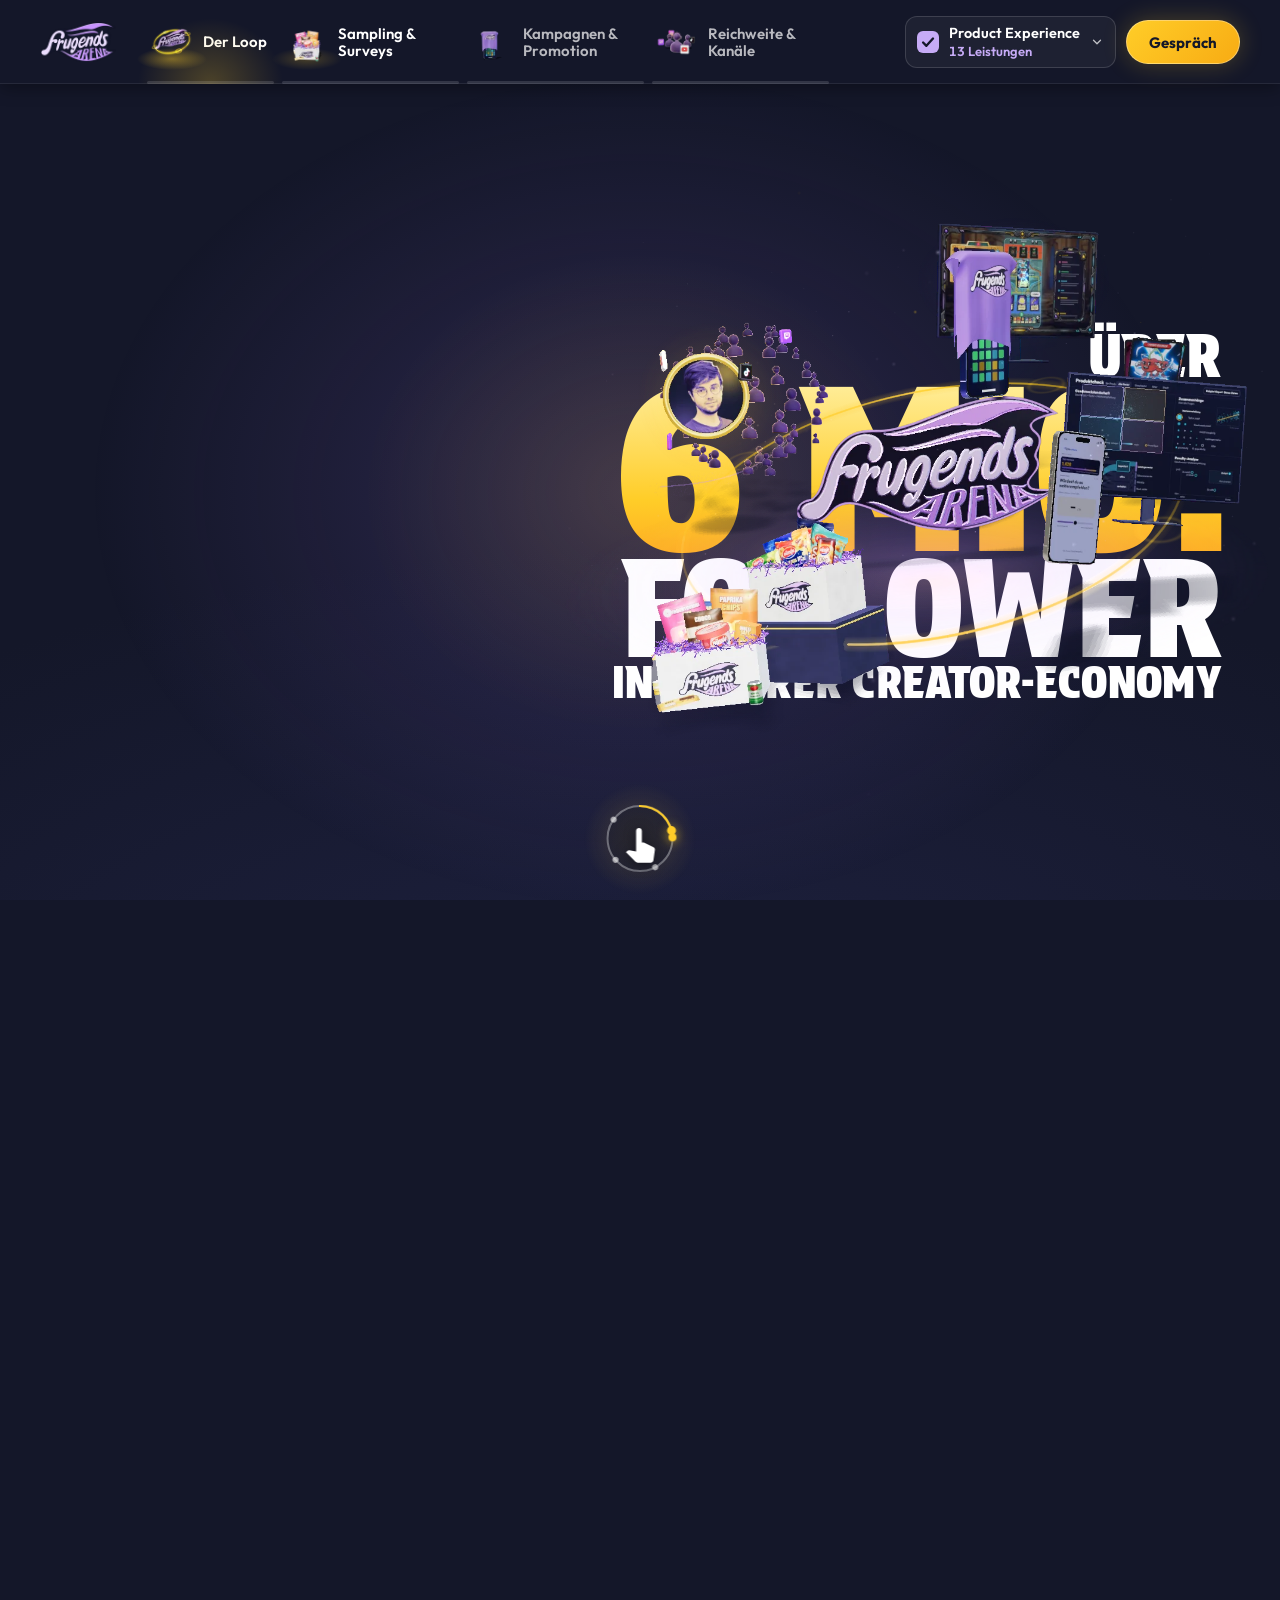
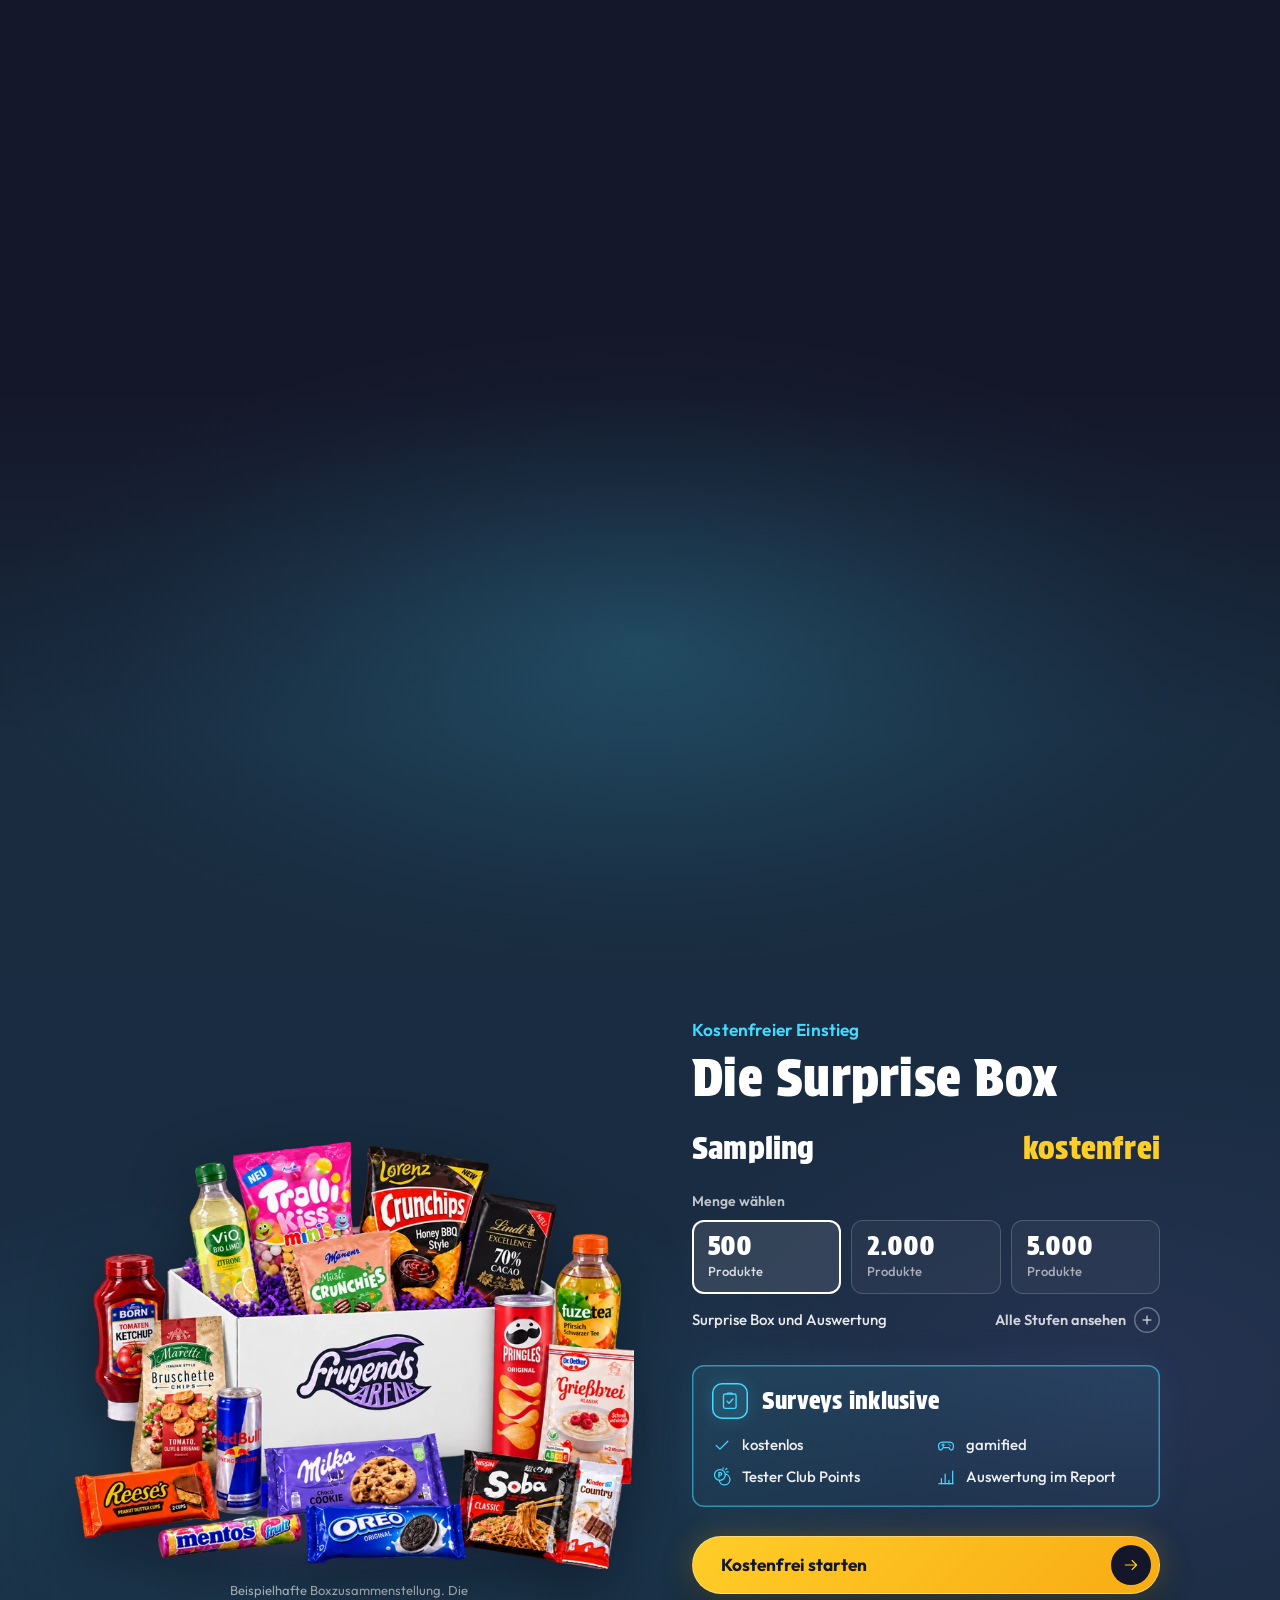
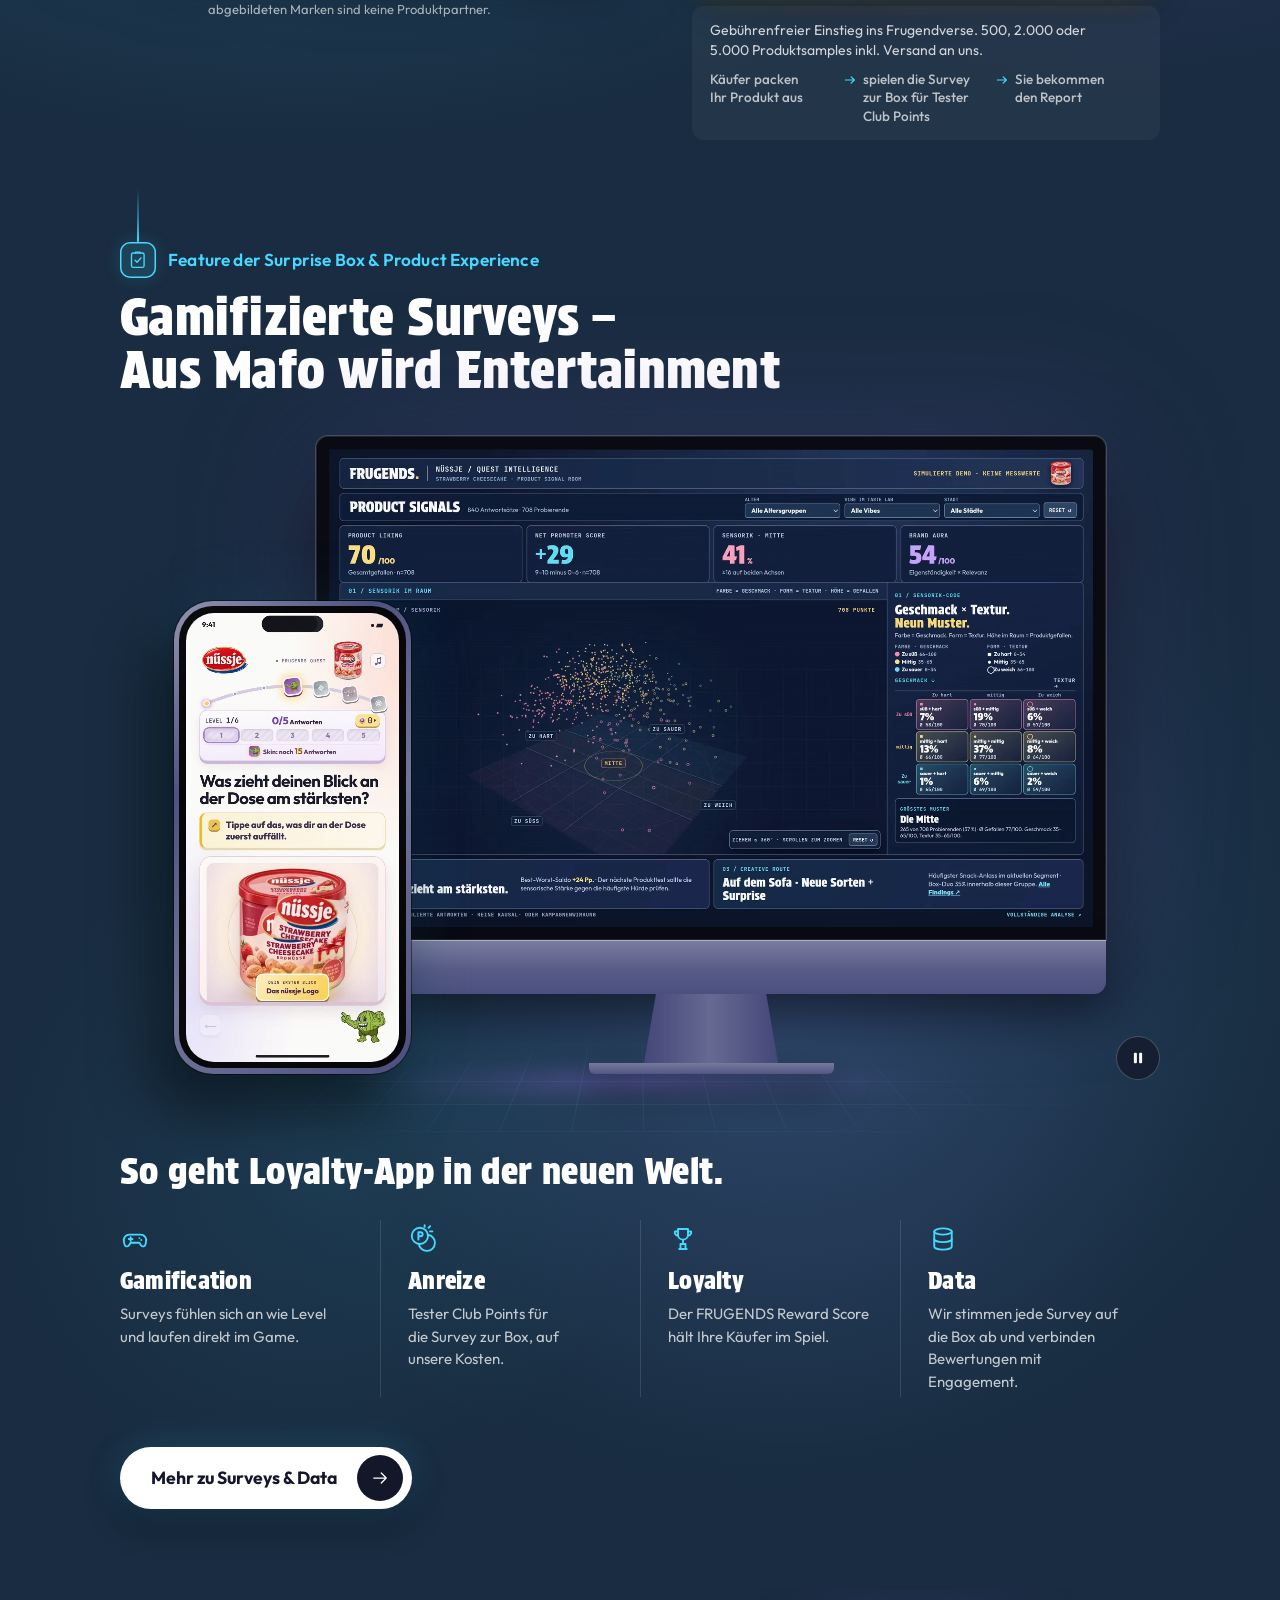
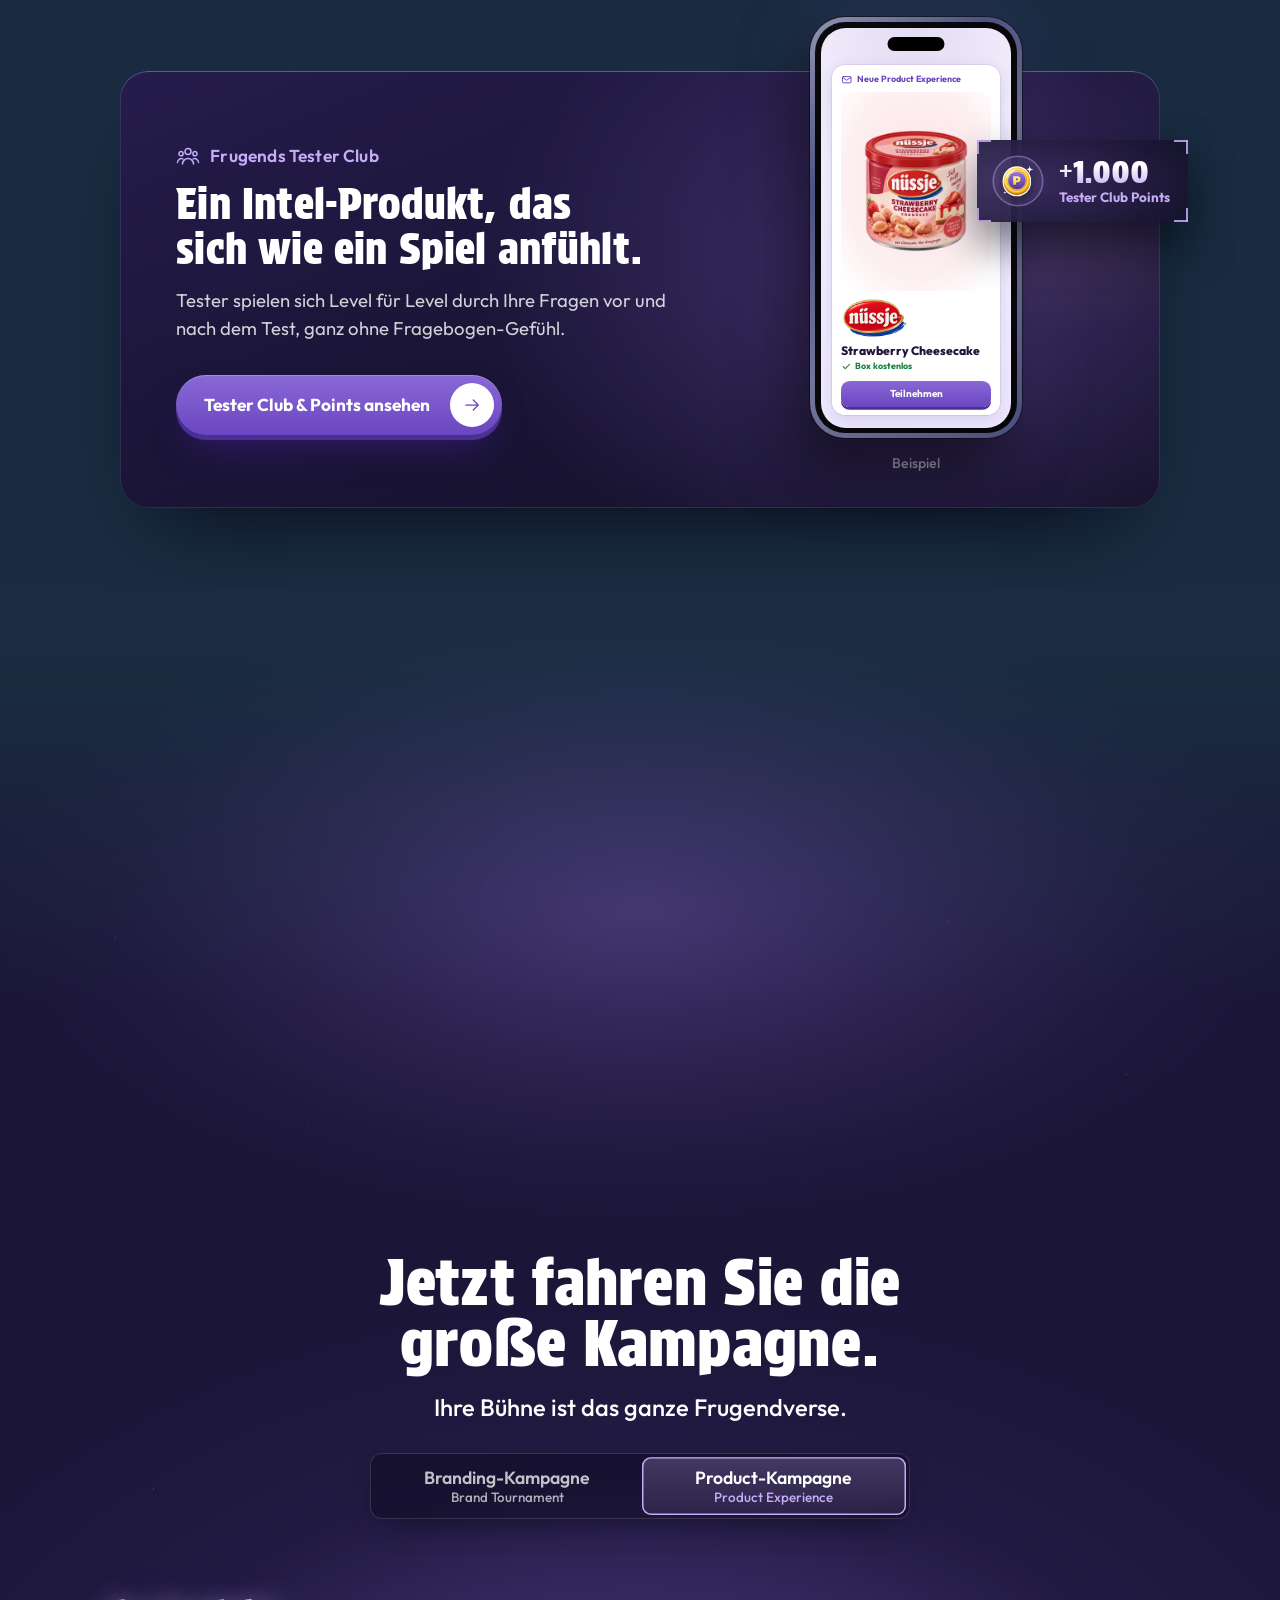
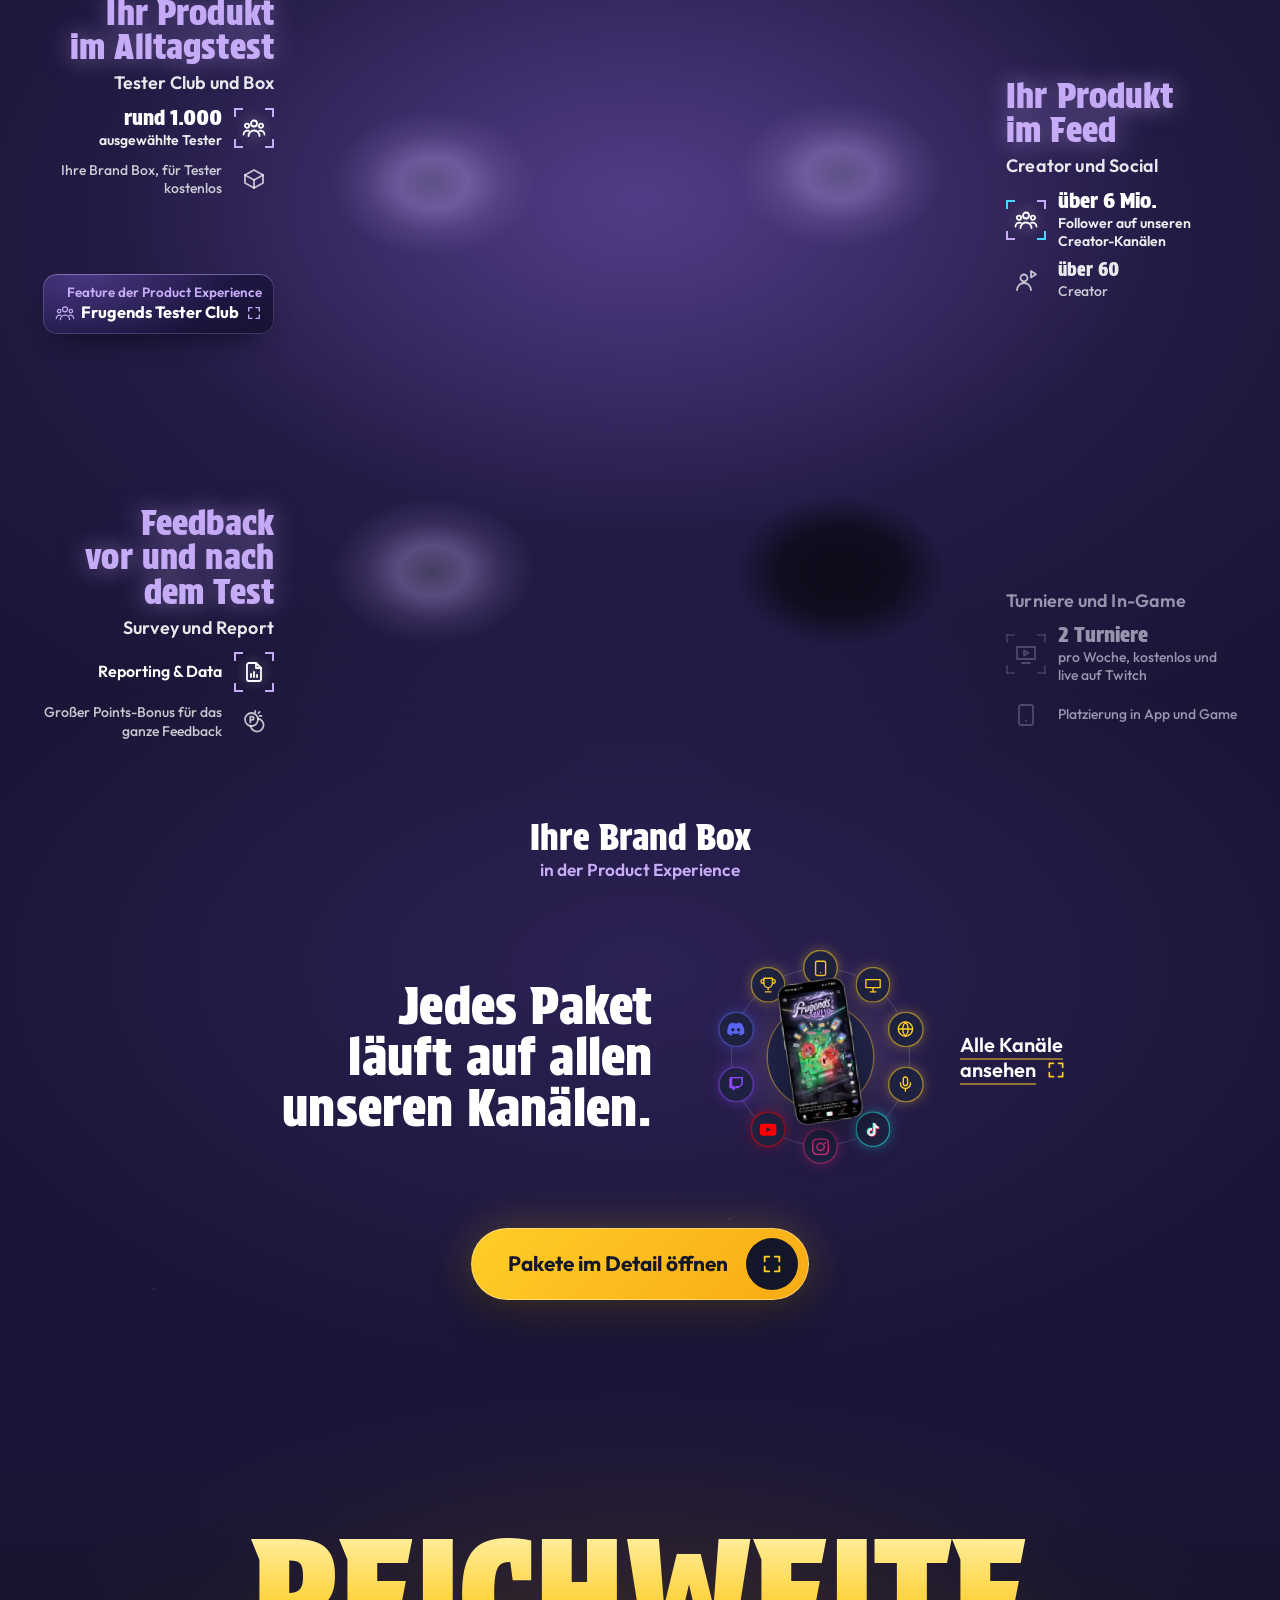
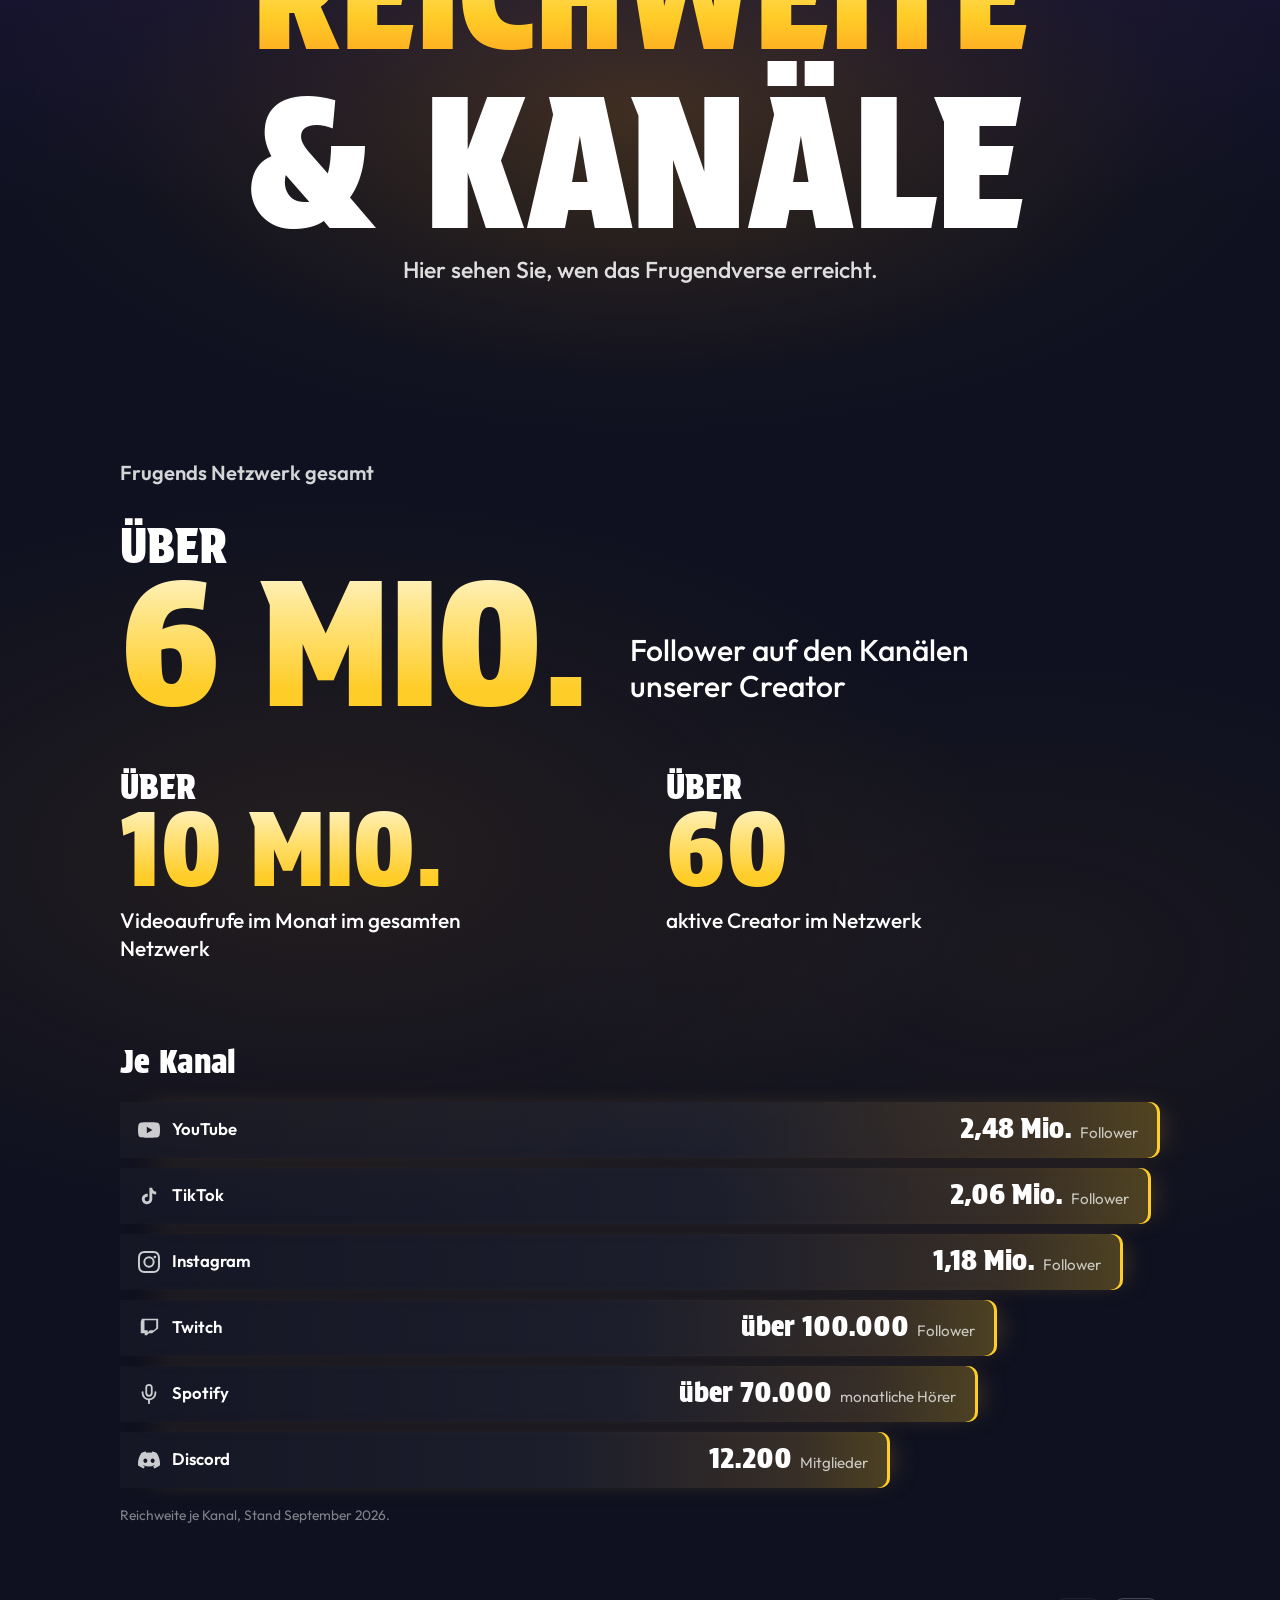
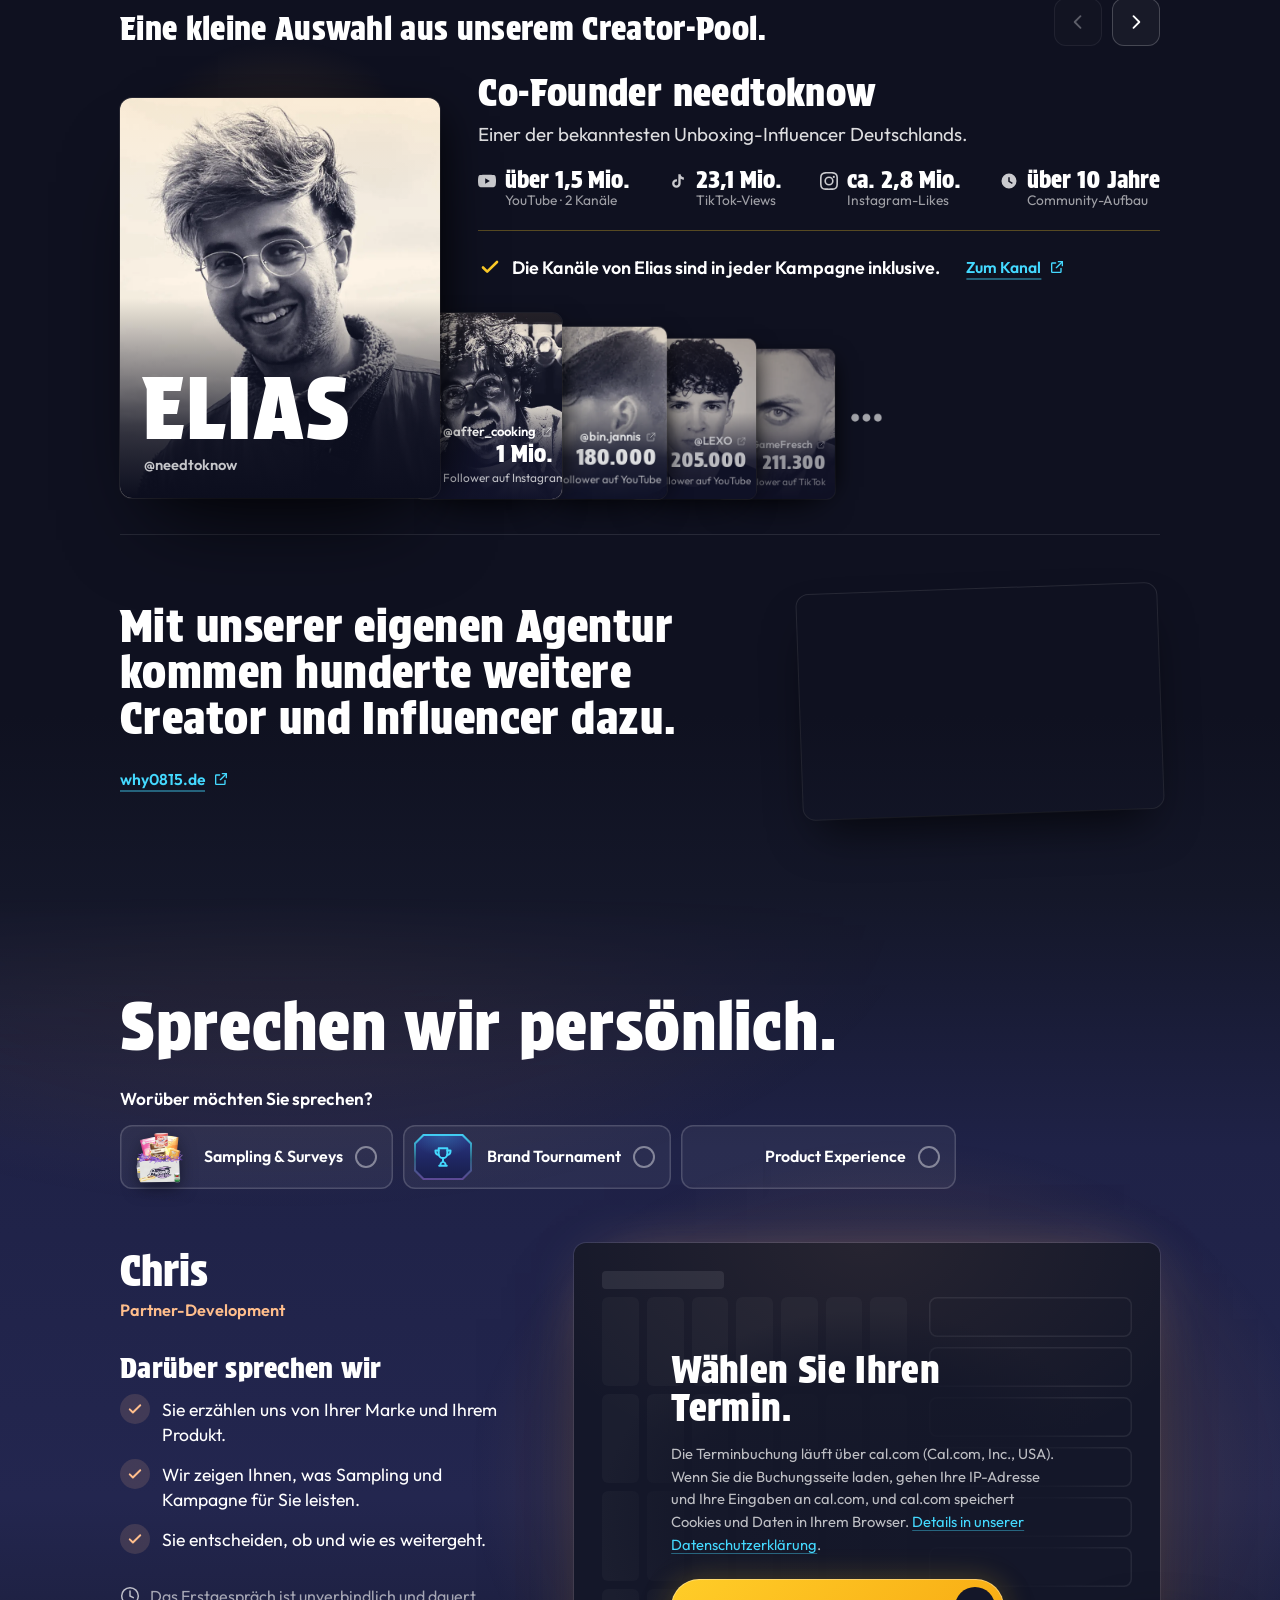
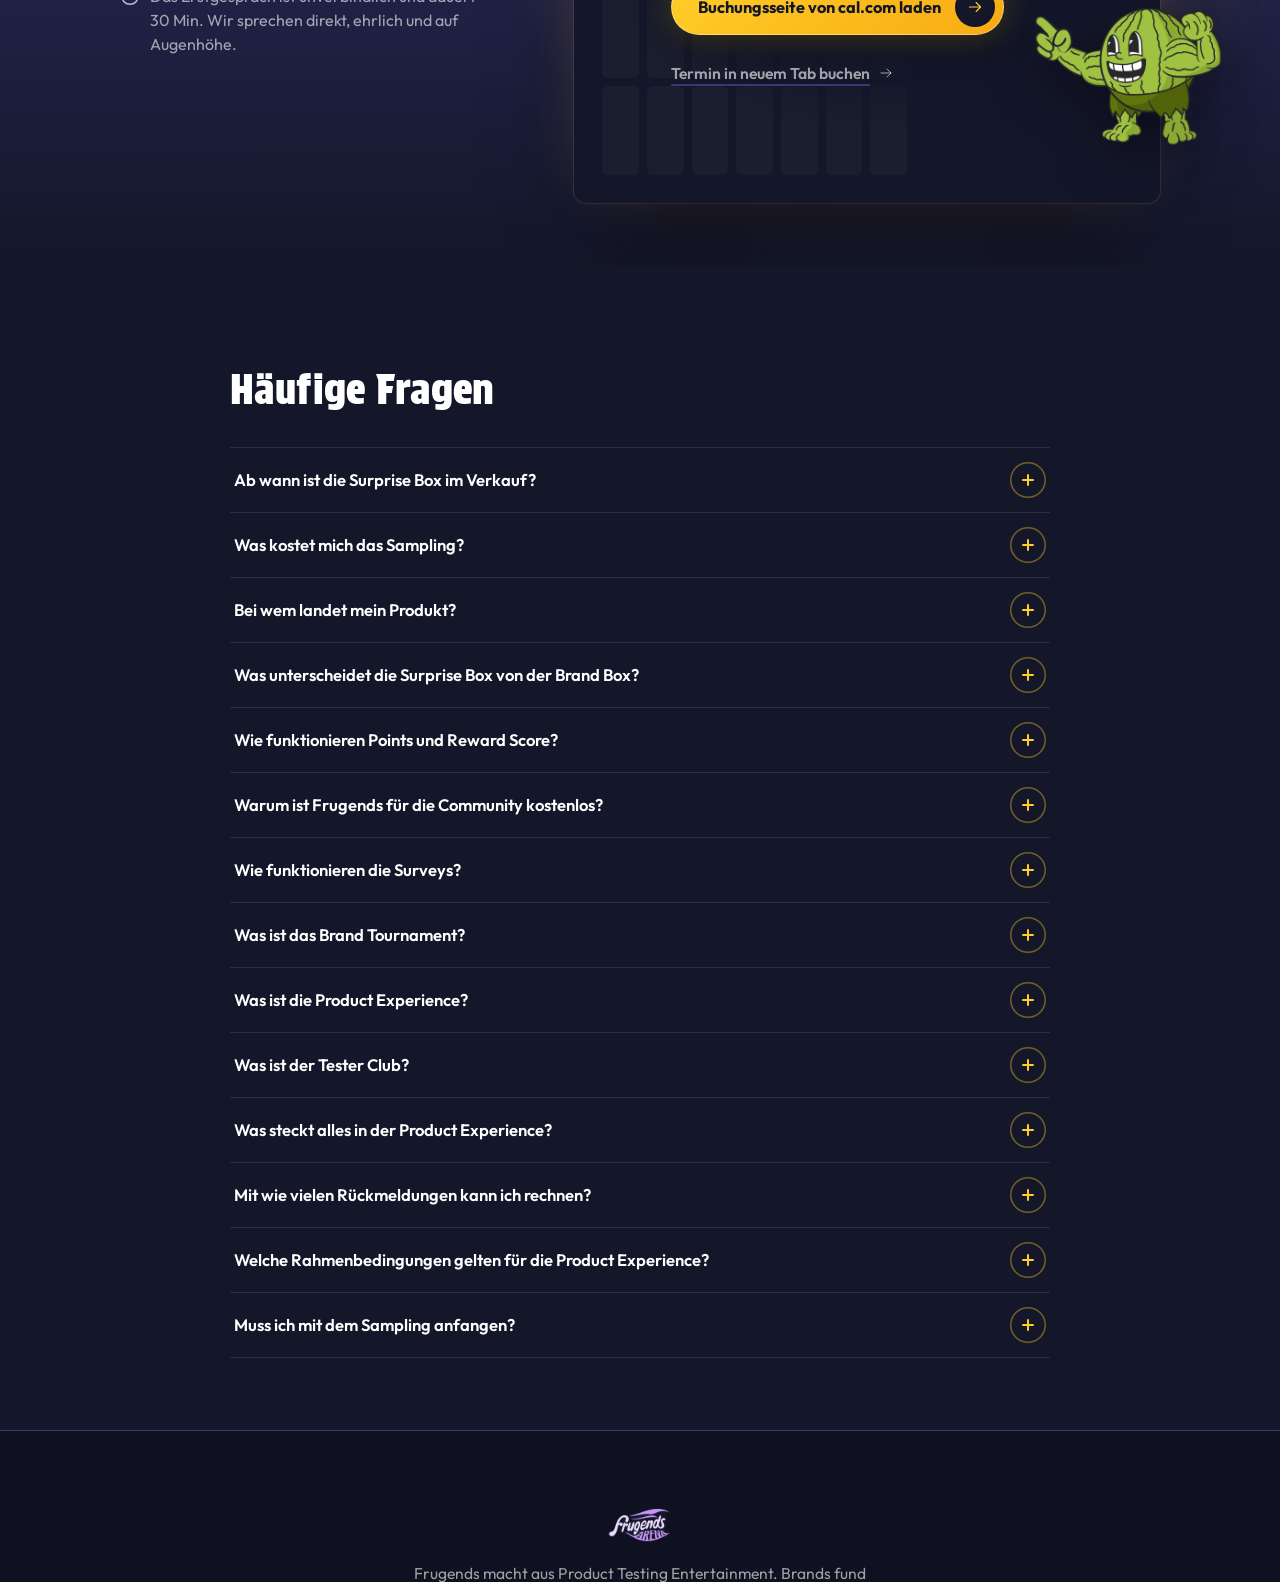
==== index.html @ 73a42079 "staging: Auslieferung für externe Prüfung (Stand master 16d6e50) Nur gefilterte Staging-Dateien (pub" ====
<!doctype html>
<html lang="de">
<head>
<meta charset="utf-8" />
<meta name="viewport" content="width=device-width, initial-scale=1, viewport-fit=cover" />
</head>
<body style="margin:0;background:#141729">
<title>Frugends Business Staging</title>
<meta name="robots" content="noindex, nofollow" />
    <meta name="theme-color" content="#141729" />
    <meta name="description" content="Frugends macht aus Product Testing Entertainment. Sampling und Surveys sind kostenfrei, für Kampagnen gibt es Brand Tournament und Product Experience." />
    <link rel="preload" as="image" type="image/webp" href="./hero3d/poster/kosmos-d.webp" fetchpriority="high" media="(prefers-reduced-motion: no-preference) and (min-aspect-ratio: 9/10)" />
    <link rel="preload" as="image" type="image/webp" href="./hero3d/poster/kosmos-m.webp" fetchpriority="high" media="(prefers-reduced-motion: no-preference) and (max-aspect-ratio: 9/10)" />
    <link rel="preload" as="font" type="font/woff2" href="./fonts/0QI5MXdf4Y67Rn6vBog67ZjFlqzR2Ac.woff2" crossorigin />
    <link rel="preload" as="font" type="font/woff2" href="./fonts/QGYvz_MVcBeNP4NJtEtq.woff2" crossorigin />
    <link rel="stylesheet" href="./fonts/fonts.css" />
    <link rel="preload" as="image" type="image/webp" href="./img/nav/pillar-stills.webp?v=4" />
    <script type="module" crossorigin src="./assets/main-CrHebA3L.js"></script>
    <link rel="modulepreload" crossorigin href="./assets/tokens-CwWiloqu.js">
    <link rel="modulepreload" crossorigin href="./assets/preload-helper-C1FmrZbK.js">
    <link rel="modulepreload" crossorigin href="./assets/survey-game-DySveoQD.js">
    <link rel="modulepreload" crossorigin href="./assets/QuestPointsArt-wHniiy-0.js">
    <link rel="stylesheet" crossorigin href="./assets/tokens-D8bRRtXk.css">
    <link rel="stylesheet" crossorigin href="./assets/survey-game-8wFyiuVL.css">
    <link rel="stylesheet" crossorigin href="./assets/main-ZimTDwzy.css">
    <link rel="stylesheet" crossorigin href="./assets/global-BqeLJJLD.css">
<style>
  /* Staging im claude.ai-Artifact: dunkles Schema für Scrollbalken/Formulare, Nav unter der Safe-Area. */
  :root { color-scheme: dark; background: #141729; }
  .pnav { top: env(safe-area-inset-top, 0px); }
</style>
<div id="root"></div>

</body>
</html>
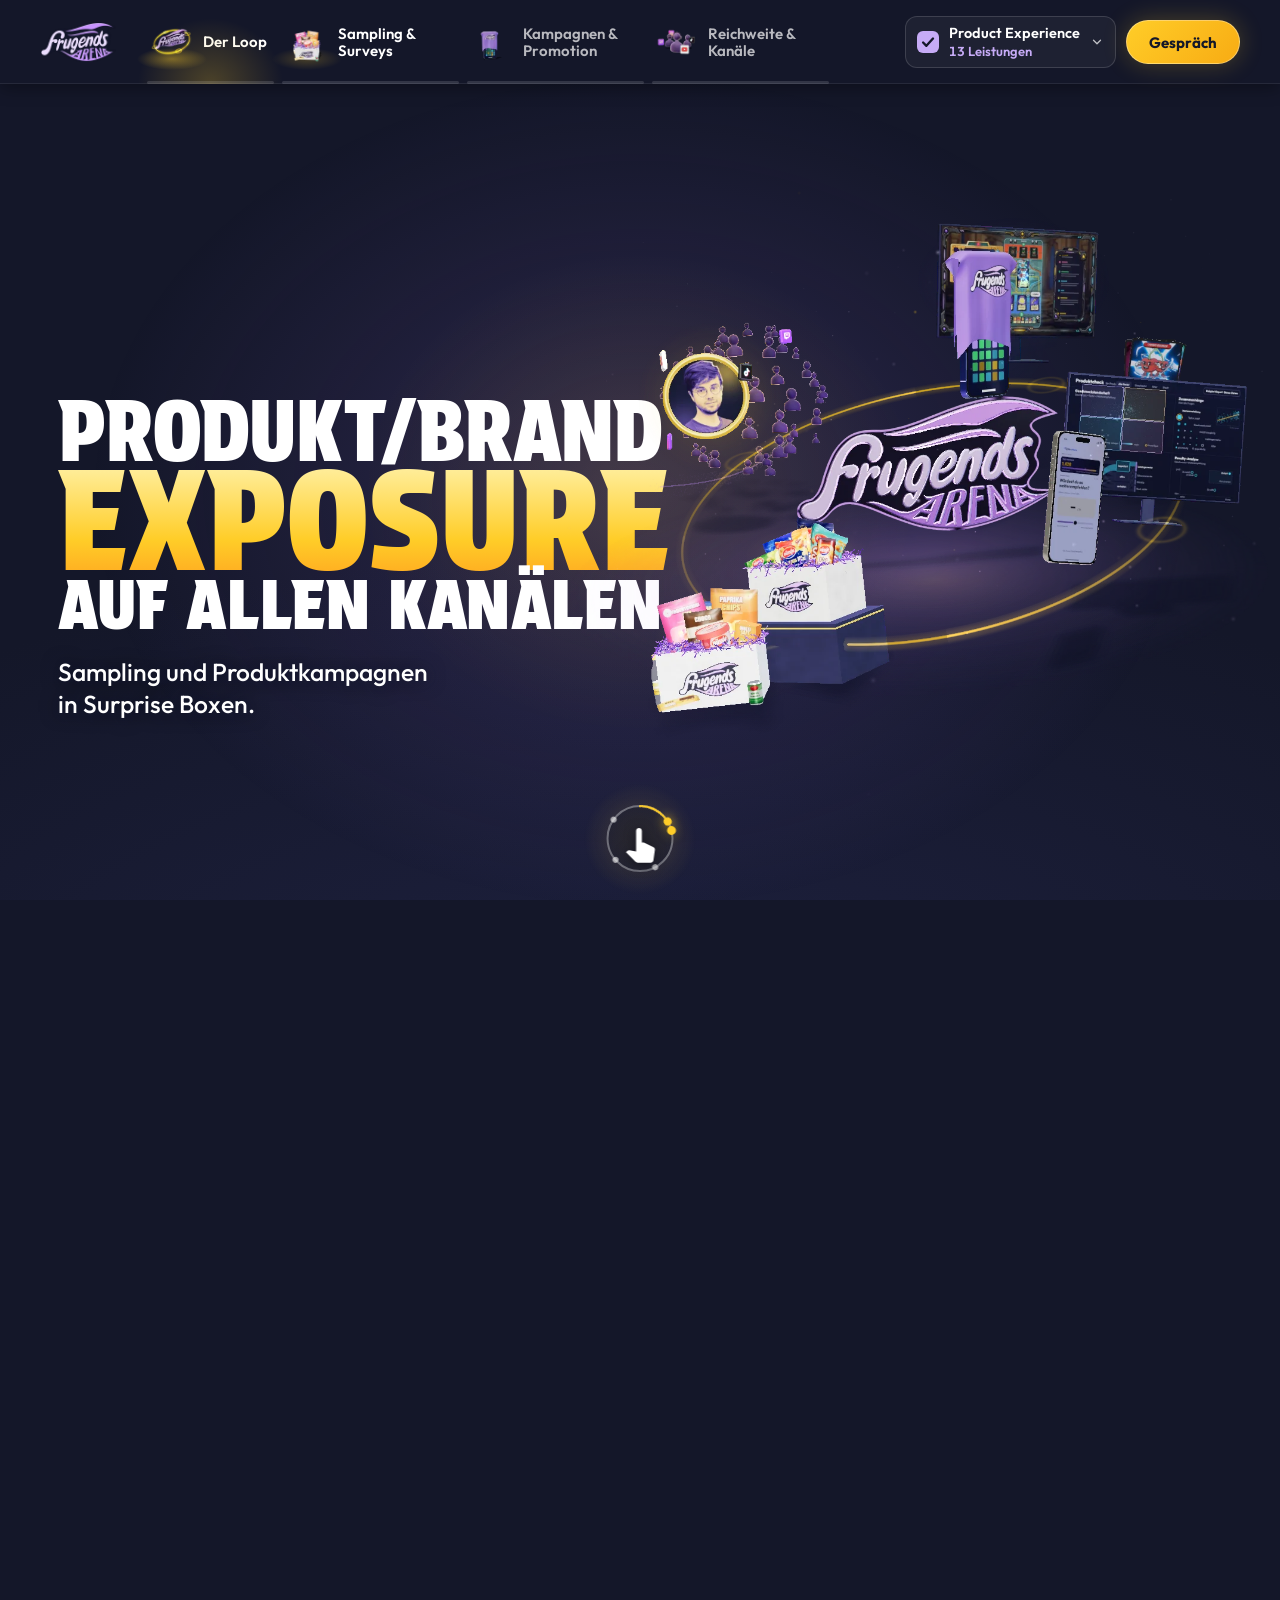
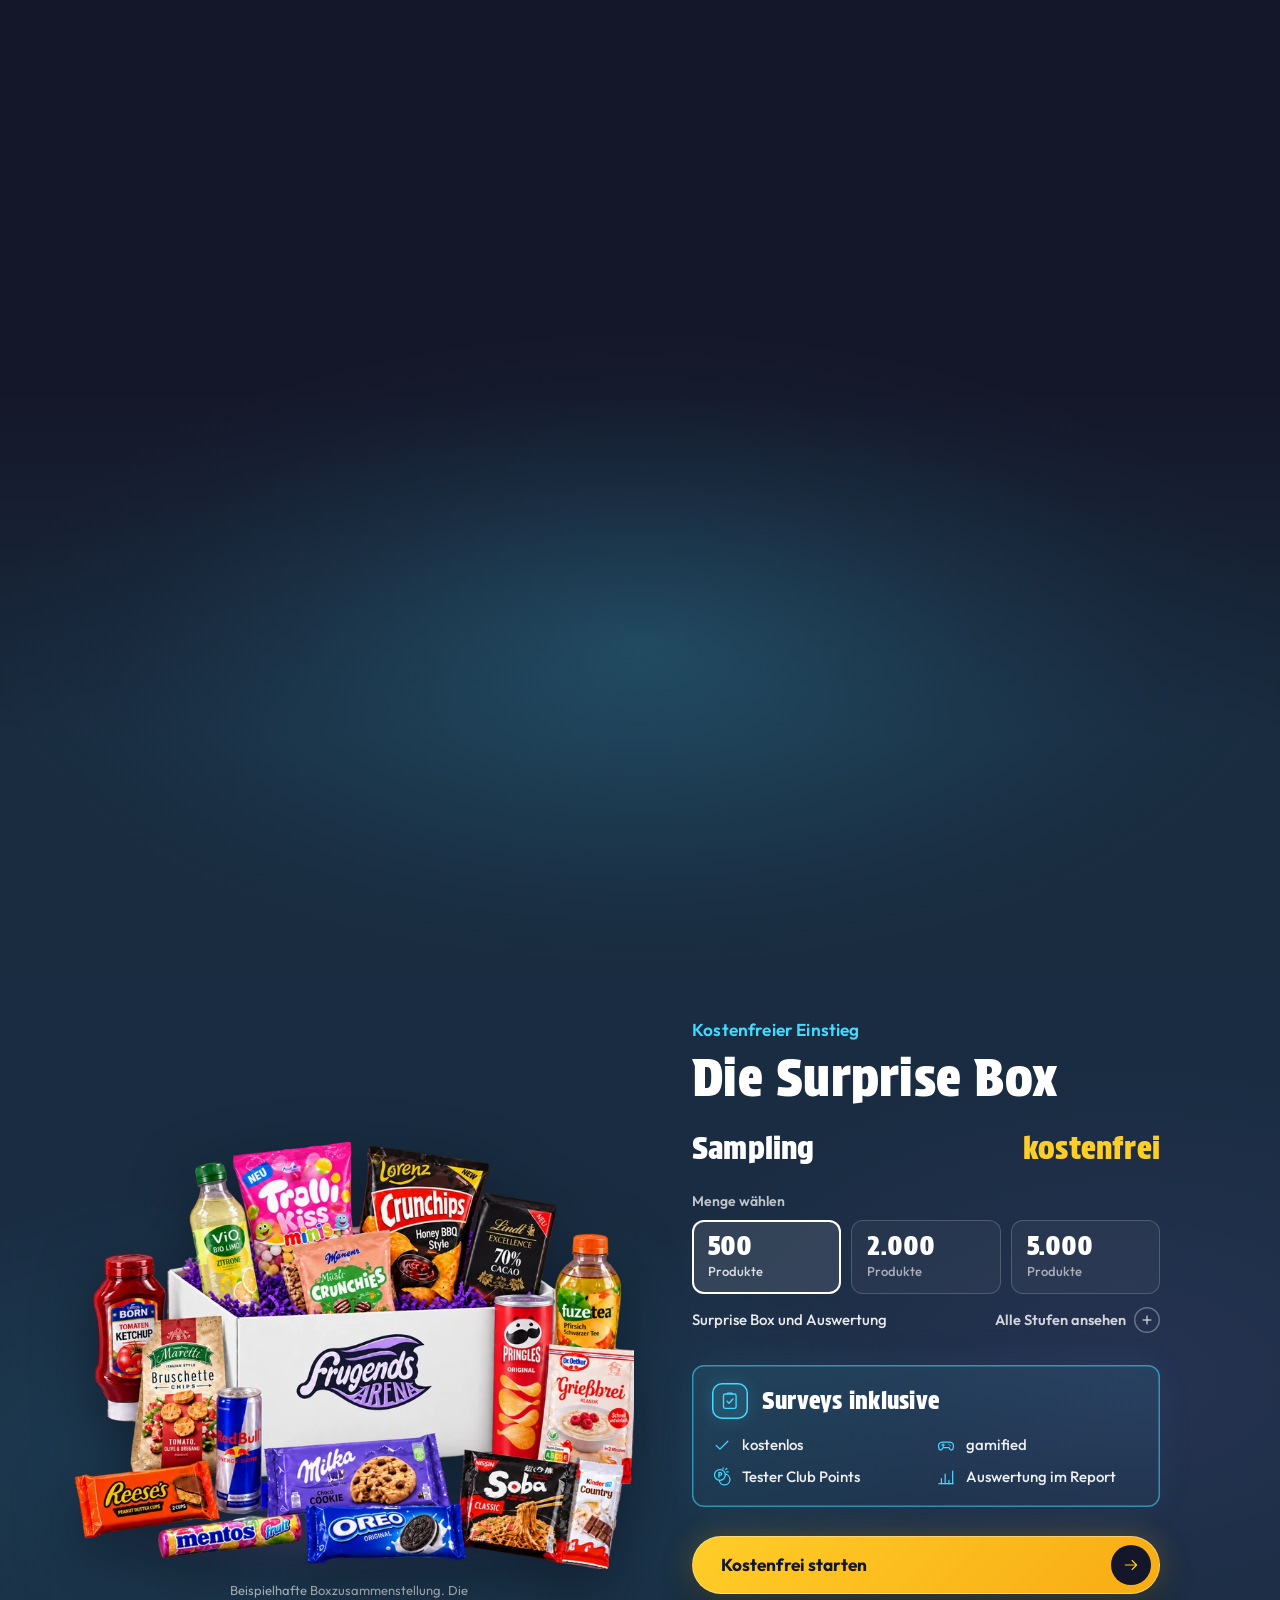
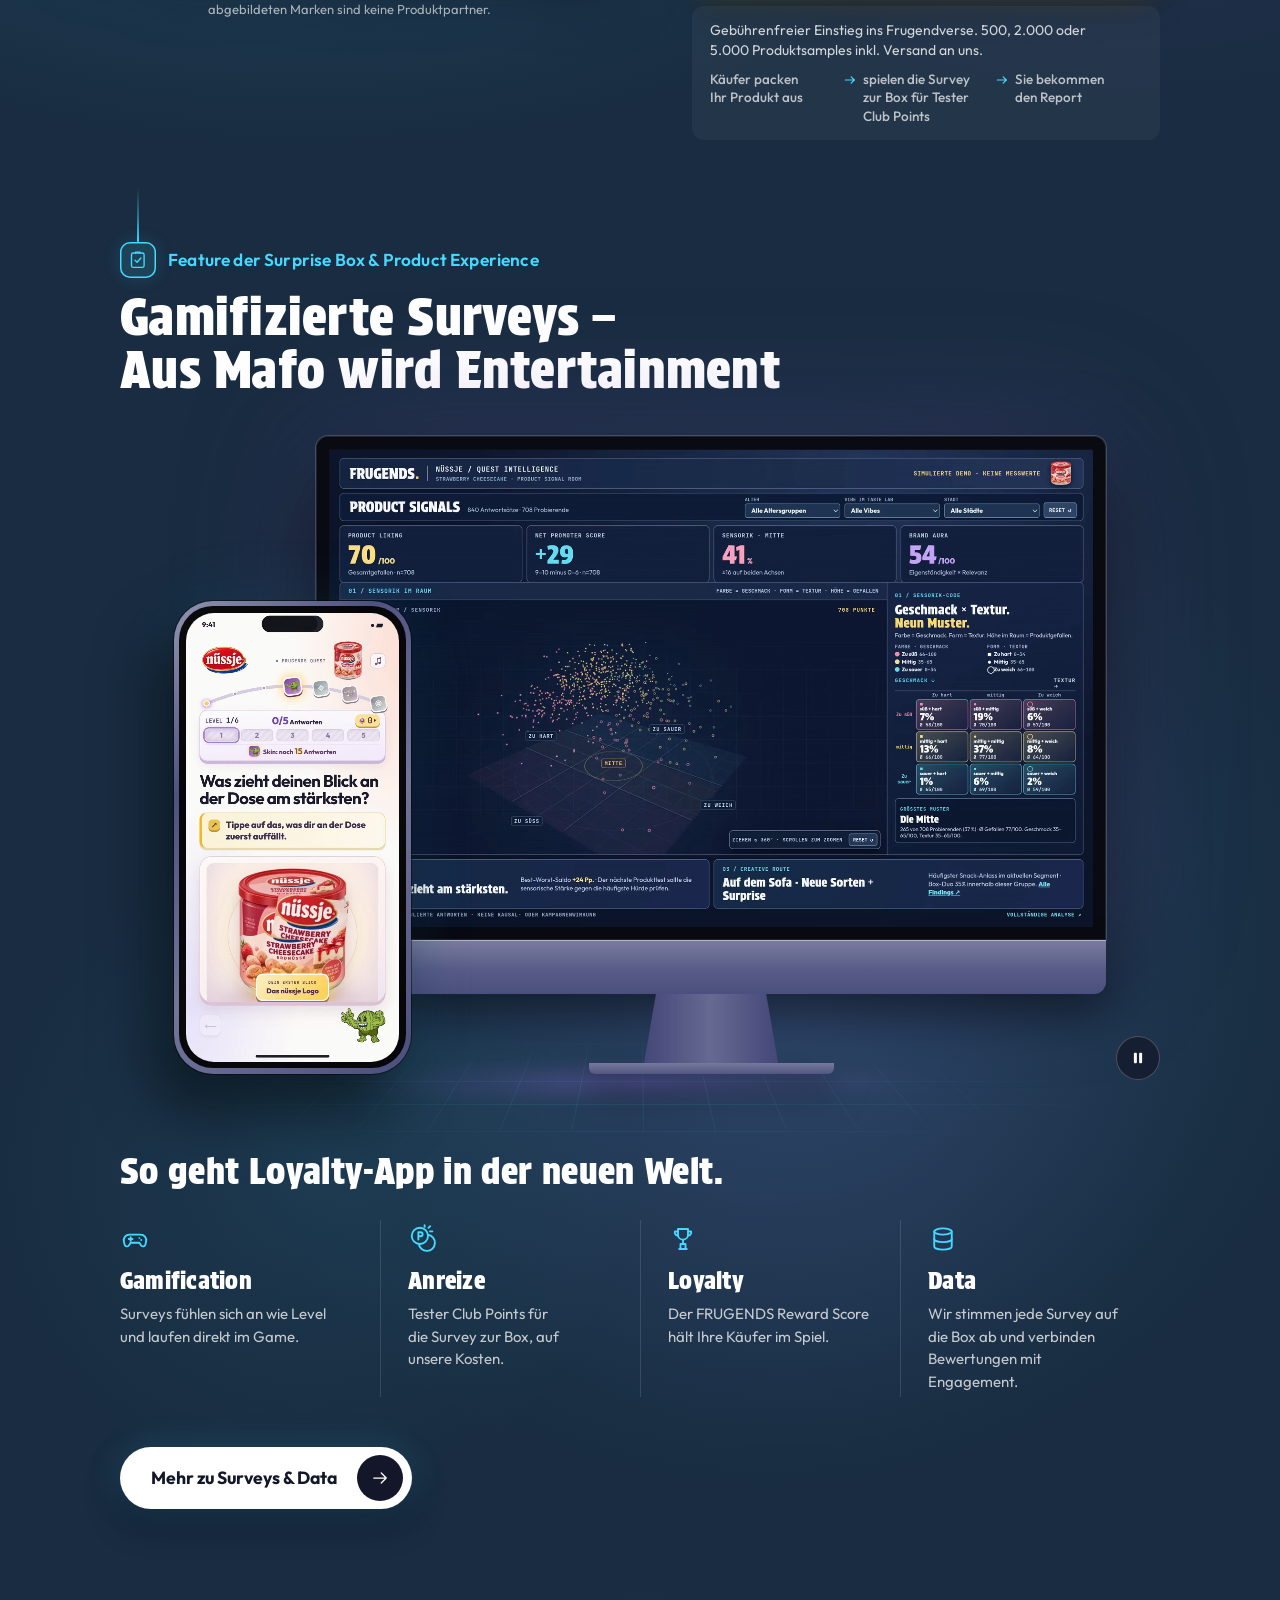
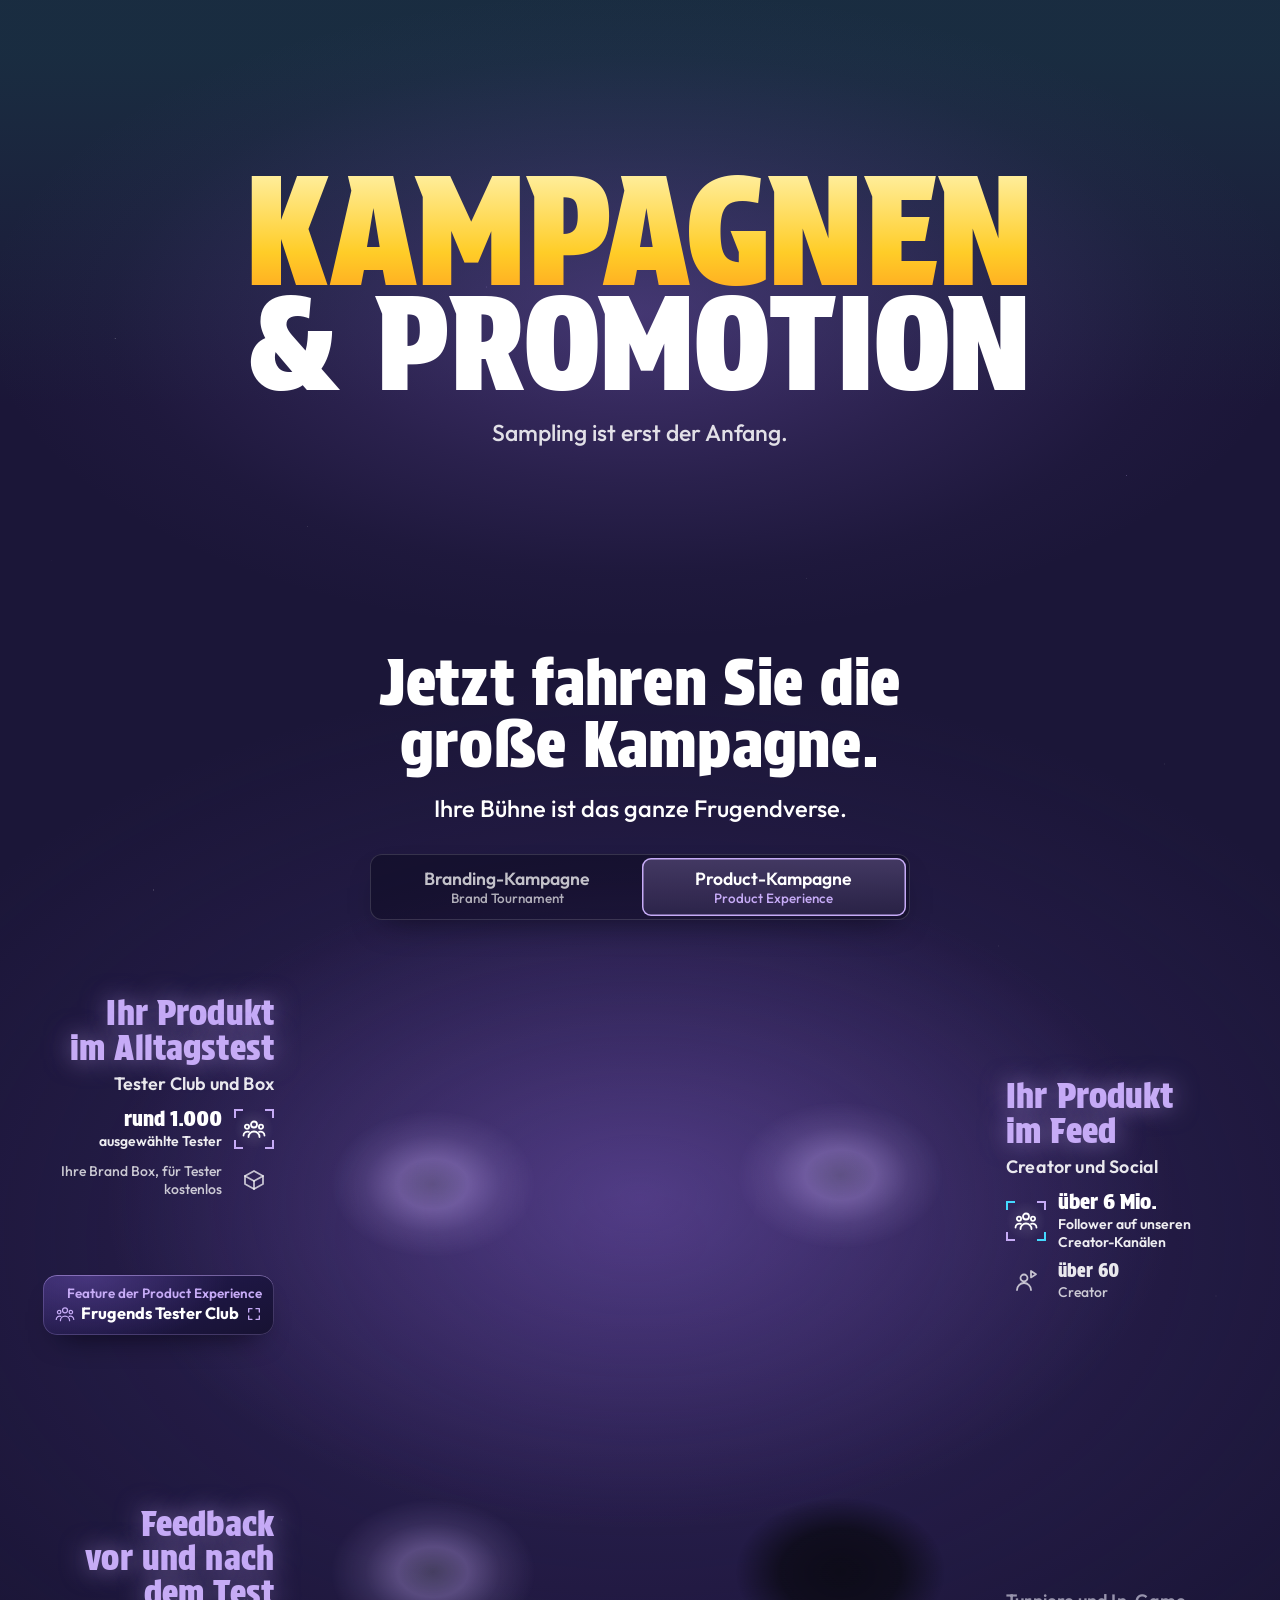
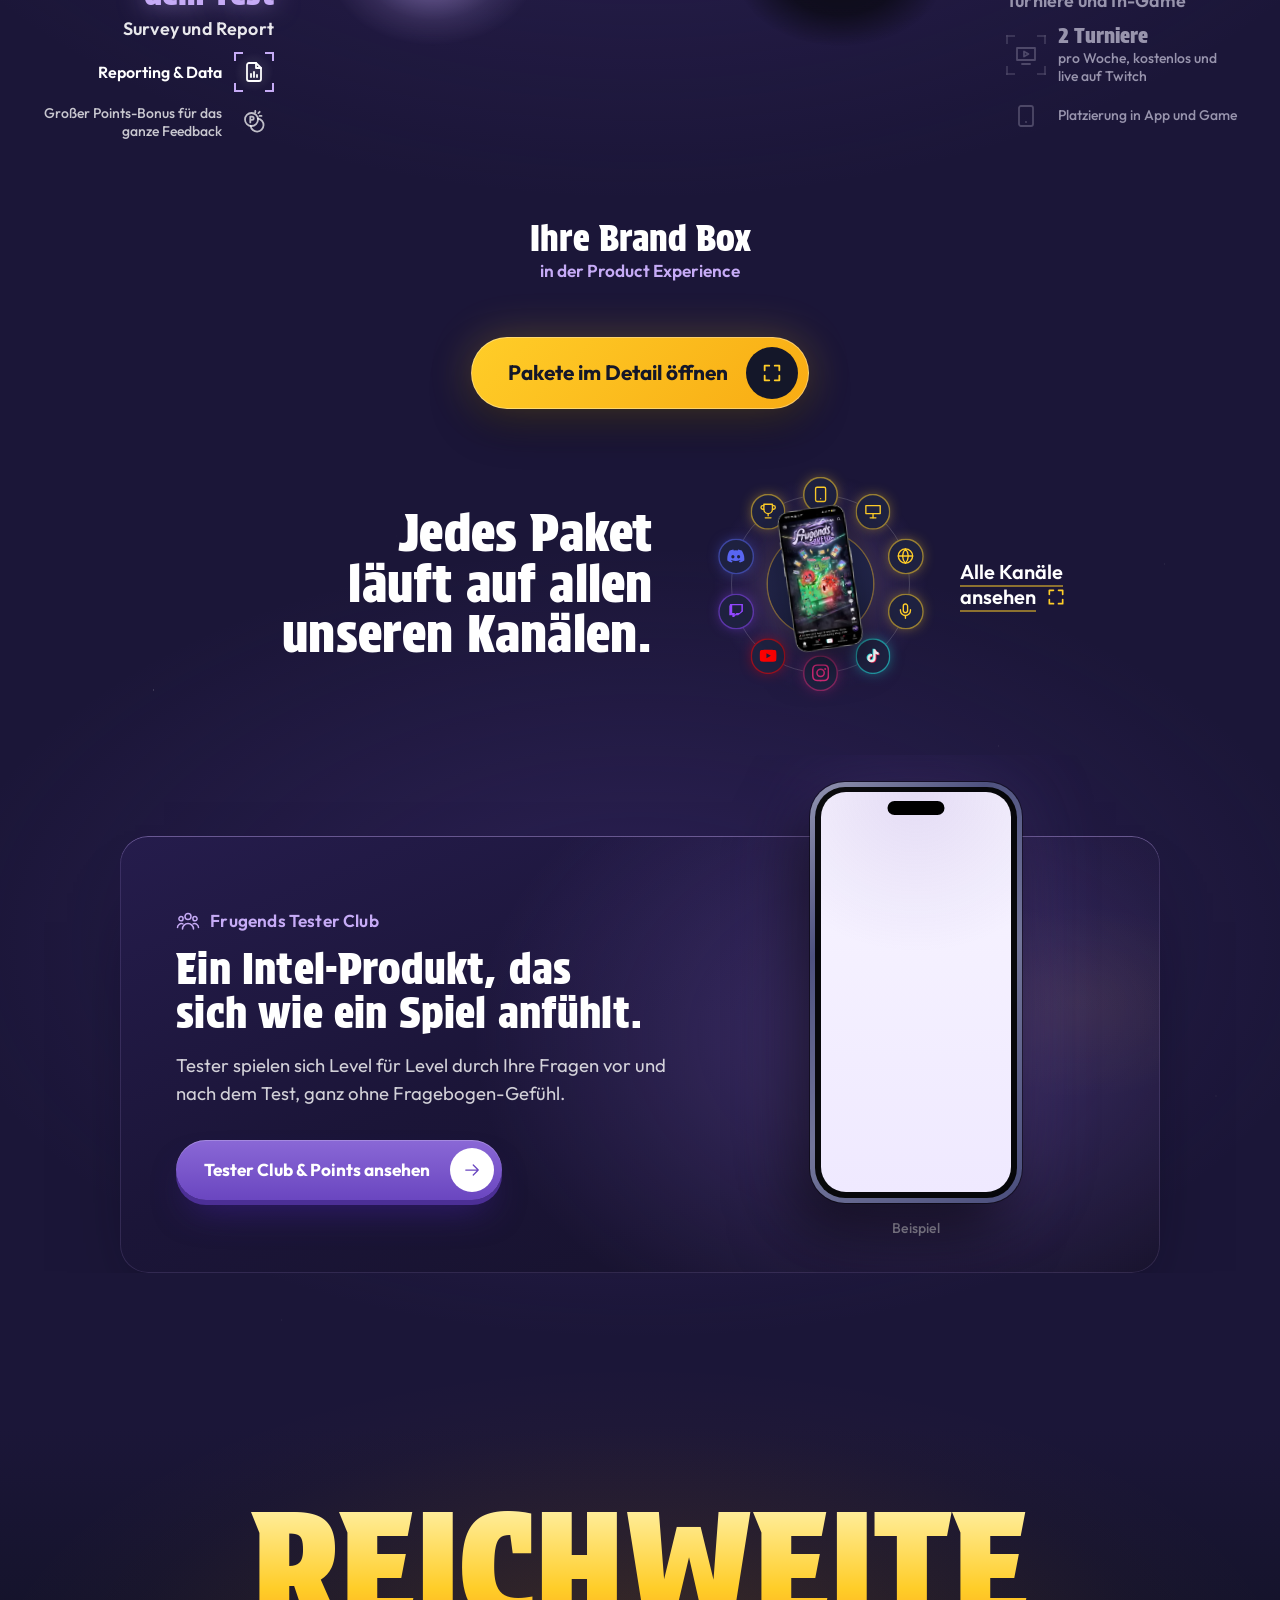
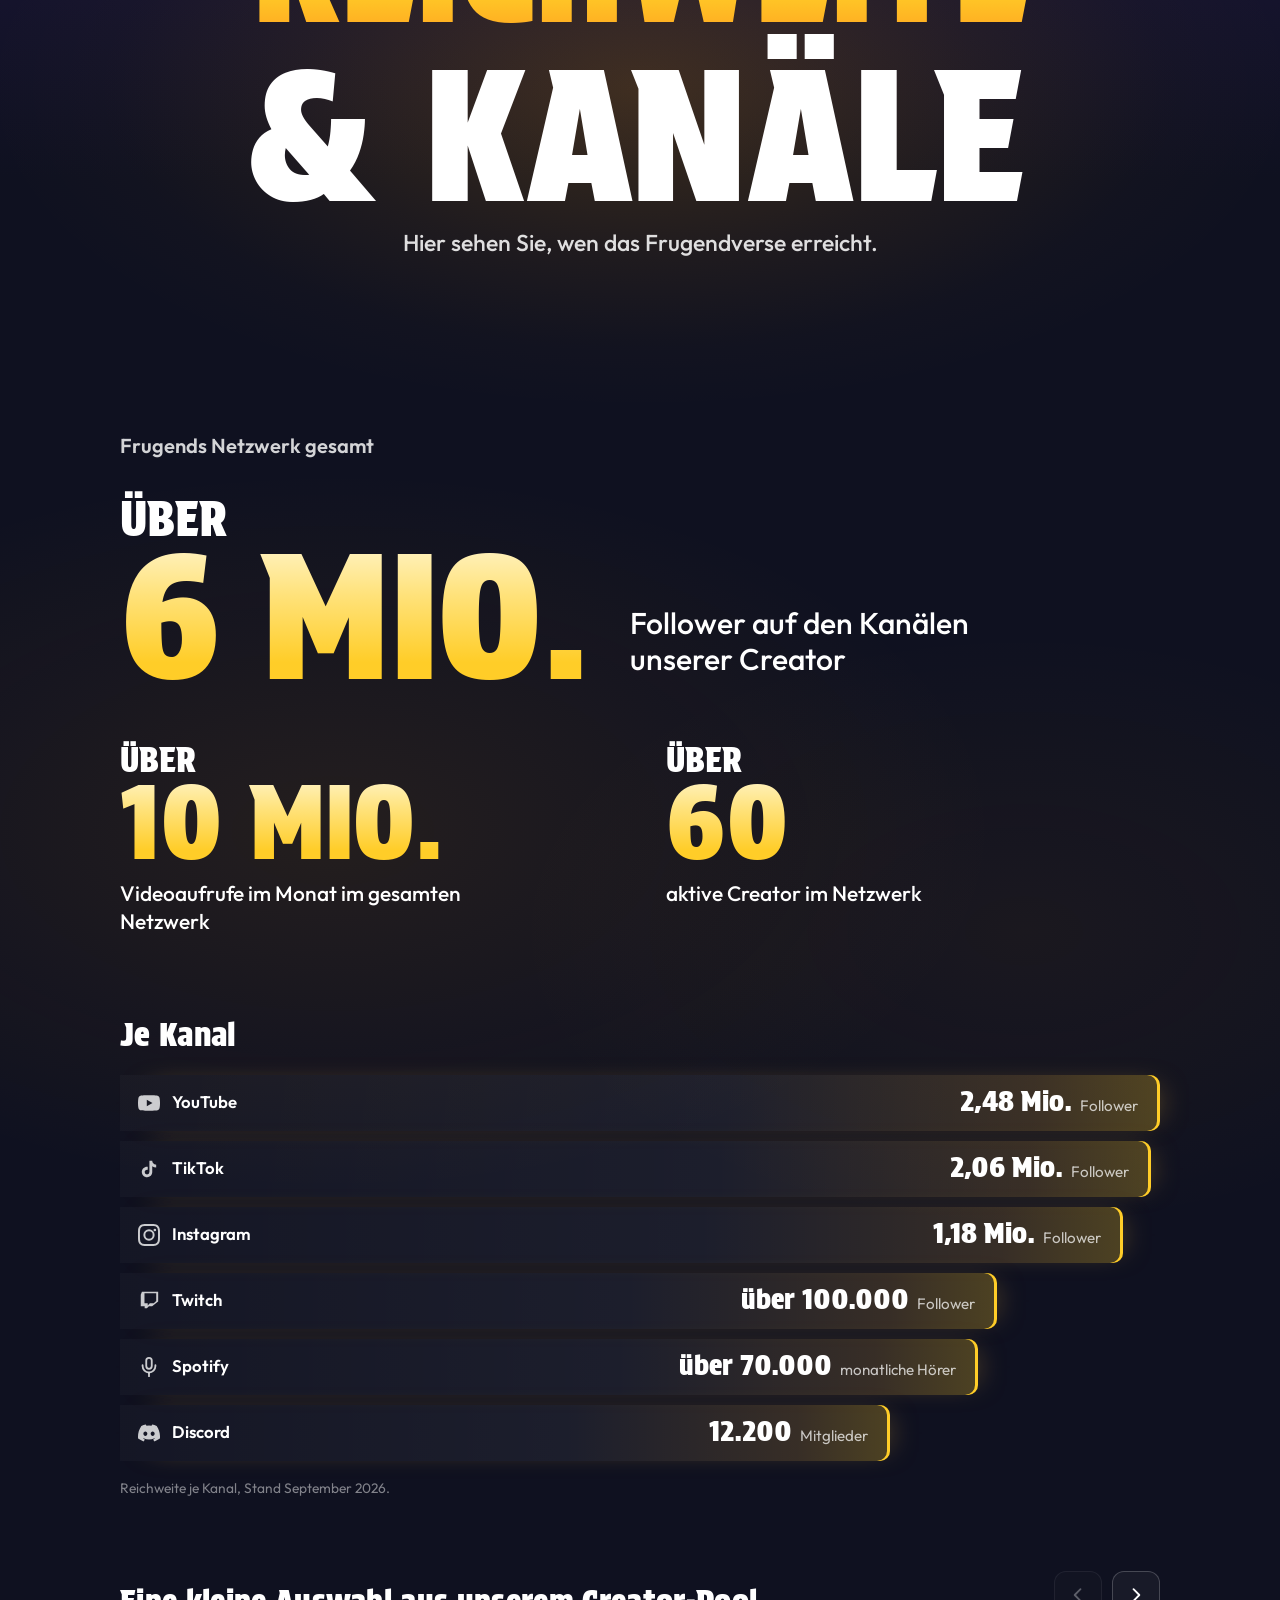
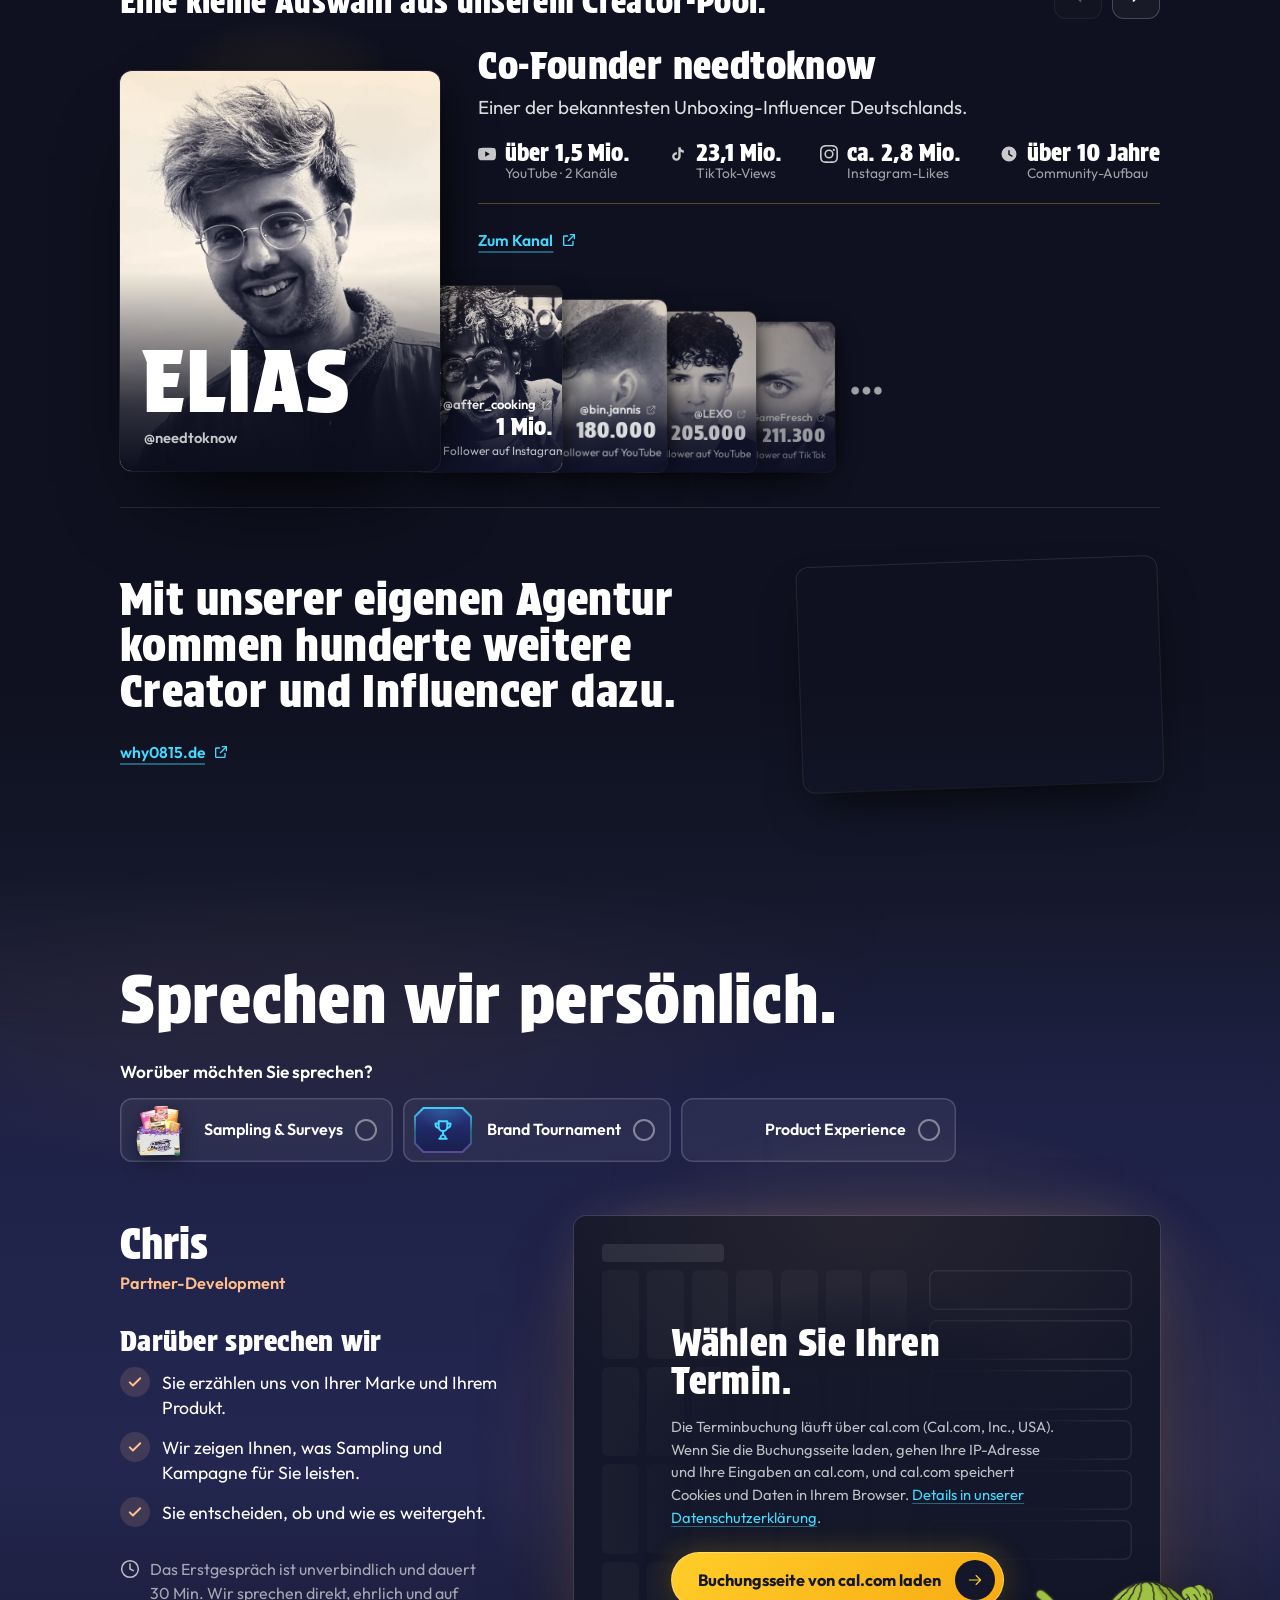
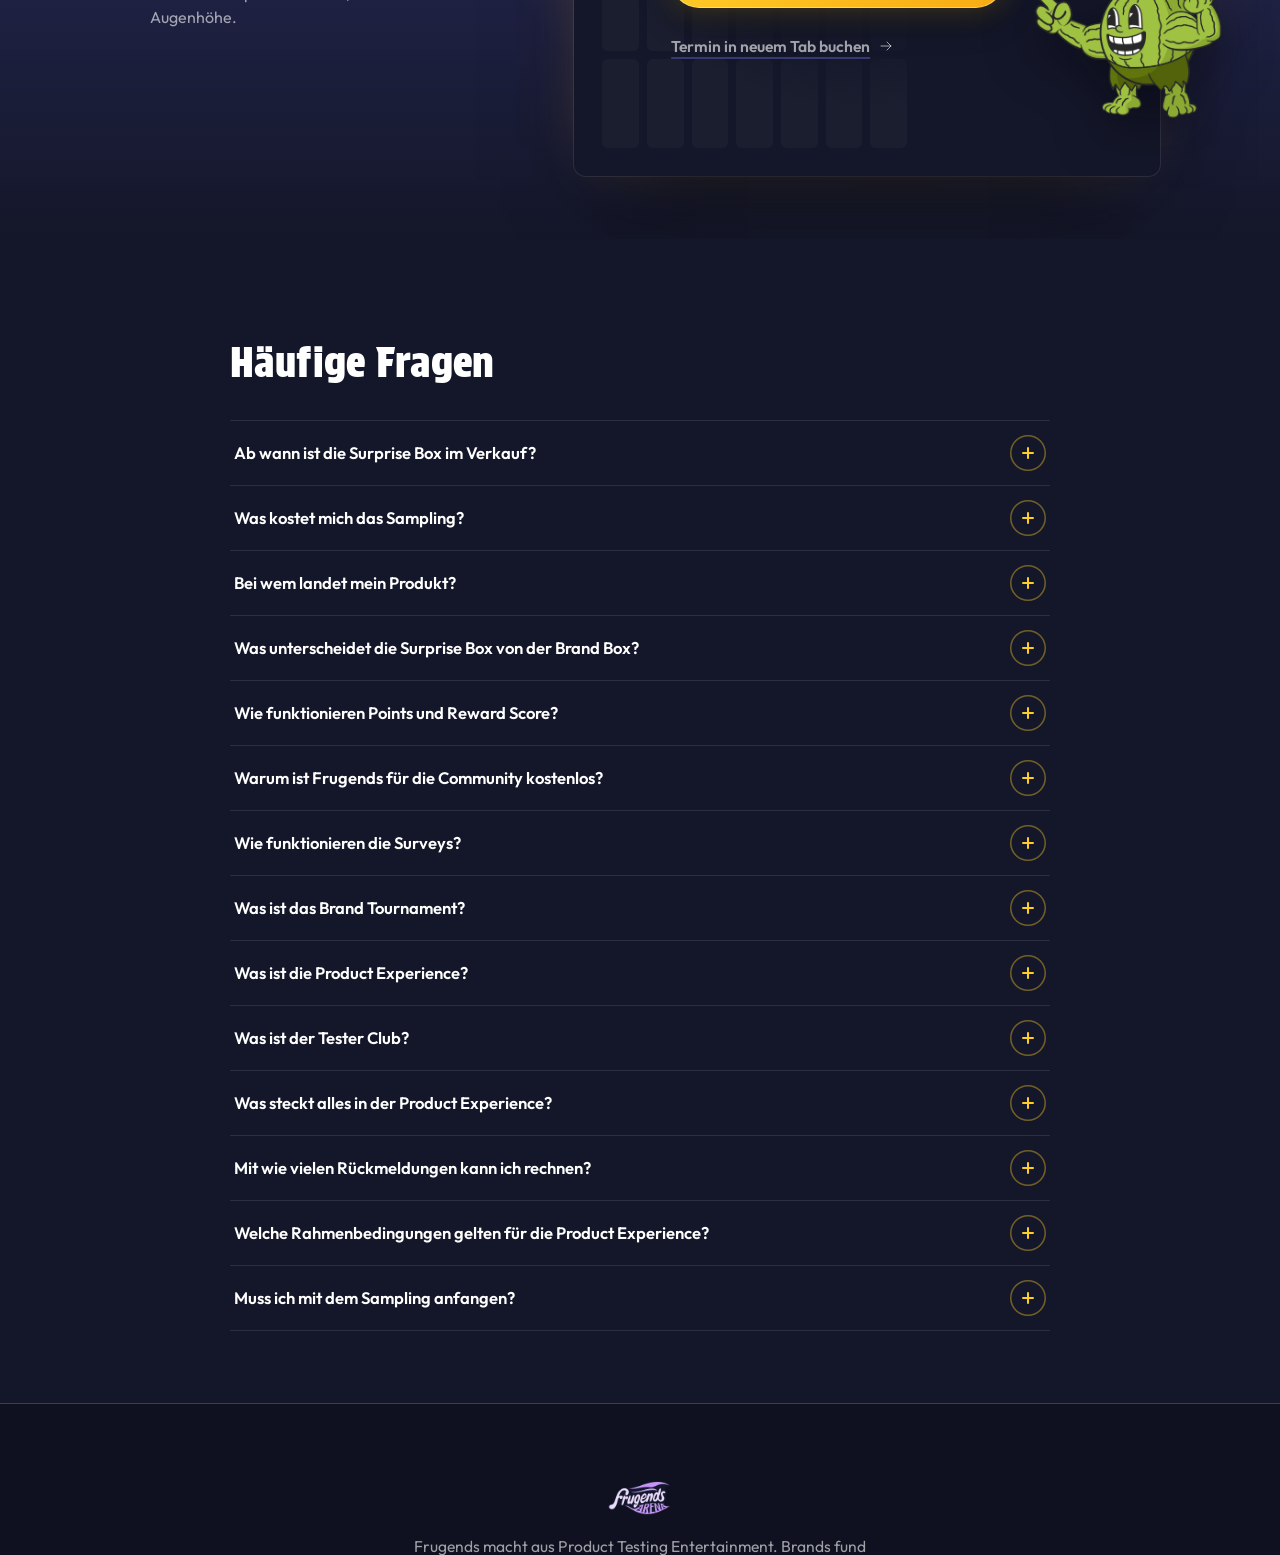
==== commit d077d9bb: "staging: Stand master 73916a9 (Hero-Pfeile, Exposure-Untertitel, Tester Club in Kampagnen) Co-Author" ====
--- a/index.html
+++ b/index.html
@@ -15,14 +15,14 @@
     <link rel="preload" as="font" type="font/woff2" href="./fonts/QGYvz_MVcBeNP4NJtEtq.woff2" crossorigin />
     <link rel="stylesheet" href="./fonts/fonts.css" />
     <link rel="preload" as="image" type="image/webp" href="./img/nav/pillar-stills.webp?v=4" />
-    <script type="module" crossorigin src="./assets/main-CrHebA3L.js"></script>
+    <script type="module" crossorigin src="./assets/main-CYUXtPkG.js"></script>
     <link rel="modulepreload" crossorigin href="./assets/tokens-CwWiloqu.js">
     <link rel="modulepreload" crossorigin href="./assets/preload-helper-C1FmrZbK.js">
-    <link rel="modulepreload" crossorigin href="./assets/survey-game-DySveoQD.js">
+    <link rel="modulepreload" crossorigin href="./assets/survey-game-C7ww7KOb.js">
     <link rel="modulepreload" crossorigin href="./assets/QuestPointsArt-wHniiy-0.js">
     <link rel="stylesheet" crossorigin href="./assets/tokens-D8bRRtXk.css">
     <link rel="stylesheet" crossorigin href="./assets/survey-game-8wFyiuVL.css">
-    <link rel="stylesheet" crossorigin href="./assets/main-ZimTDwzy.css">
+    <link rel="stylesheet" crossorigin href="./assets/main-BjPOFOPF.css">
     <link rel="stylesheet" crossorigin href="./assets/global-BqeLJJLD.css">
 <style>
   /* Staging im claude.ai-Artifact: dunkles Schema für Scrollbalken/Formulare, Nav unter der Safe-Area. */
--- a/assets/main-BjPOFOPF.css
+++ b/assets/main-BjPOFOPF.css
@@ -0,0 +1 @@
+.kf{--kf-cyan: var(--cyan);--kf-lila: #c6abf6;--kf-blau: #2f7dff;--kf-graphit: rgba(232, 228, 248, .88);--kf-ein: cubic-bezier(.16, 1, .3, 1);position:relative;display:grid;gap:clamp(18px,2vw,26px)}.kf__svgdefs{position:absolute;width:0;height:0;overflow:hidden}.kf__kopf{display:flex;flex-wrap:wrap;align-items:flex-end;justify-content:space-between;gap:10px 24px;min-height:44px}.kf__zurueck{display:inline-flex;align-items:center;gap:8px;min-height:44px;padding:0 4px;border:0;background:none;color:var(--text-primary);font:600 .95rem/1.2 var(--font-body);text-decoration:underline;text-decoration-color:#fff6;text-decoration-thickness:1.5px;text-underline-offset:5px;cursor:pointer}.kf__zurueck-icon{width:18px;height:18px;flex:none;color:var(--kf-graphit)}.kf__zurueck:focus-visible{outline:2px solid var(--gold);outline-offset:3px;border-radius:4px}@media (hover: hover) and (pointer: fine){.kf__zurueck:hover{text-decoration-color:var(--text-primary)}}.kf-pakete{position:relative;display:grid;grid-template-columns:repeat(2,minmax(0,1fr));column-gap:14px;max-width:734px}.kf-pakete[data-art=beide]{padding-bottom:62px}.kf-paket{--ton: var(--kf-cyan);--ton-rgb: 68, 217, 255;position:relative;display:grid;grid-template-columns:26px 42px minmax(0,1fr);grid-template-areas:"box objekt name" "box objekt art";align-items:center;column-gap:12px;row-gap:2px;min-height:72px;padding:10px 14px;border:0;border-radius:var(--radius-md);background:#ffffff09;box-shadow:inset 0 0 0 1.5px #ffffff24;color:var(--text-primary);font:inherit;text-align:left;cursor:pointer;transition:background-color .2s linear,box-shadow .2s linear,transform .14s var(--kf-ein);-webkit-tap-highlight-color:transparent;touch-action:manipulation}.kf-paket--experience{--ton: var(--kf-lila);--ton-rgb: 198, 171, 246}.kf-paket .kf-box{grid-area:box}.kf-paket__objekt{grid-area:objekt;display:grid;place-items:center;height:44px}.kf-paket__objekt img{width:42px;height:auto;filter:drop-shadow(0 6px 8px rgba(5,6,16,.5))}.kf-paket__objekt .kp-banner--mini{--kante: 7px;padding:7px 10px}.kf-paket__objekt .kp-banner--mini .kp-banner__pokal{width:20px;height:20px}.kf-paket__name{grid-area:name;align-self:end;font-family:var(--font-display);font-weight:400;font-size:clamp(1.12rem,1rem + .4vw,1.3rem);line-height:1.02}.kf-paket__art{grid-area:art;align-self:start;font:600 .88rem/1.25 var(--font-body);color:#ffffffb3;transition:color .2s linear}.kf-paket[aria-pressed=true]{background:rgba(var(--ton-rgb),.1);box-shadow:inset 0 0 0 2px var(--ton),0 0 34px -14px var(--ton)}.kf-paket[aria-pressed=true] .kf-paket__art{color:var(--ton)}.kf-paket:active{transform:scale(.985)}.kf-paket:focus-visible{outline:2px solid var(--gold);outline-offset:3px}@media (hover: hover) and (pointer: fine){.kf-paket[aria-pressed=false]:hover{background:#ffffff0f;box-shadow:inset 0 0 0 1.5px rgba(var(--ton-rgb),.7)}}@media (min-width: 901px){.kf-paket{grid-template-columns:26px minmax(0,1fr);grid-template-areas:"box objekt" "name name" "art art";align-items:start;row-gap:6px;min-height:0;padding:14px 16px}.kf-paket .kf-box{align-self:center}.kf-paket__objekt{justify-self:end;height:40px}.kf-paket__objekt img{width:50px}.kf-paket__name{margin-top:4px;font-size:clamp(1.2rem,1.05rem + .35vw,1.4rem)}.kf-pakete__plus{top:calc(50% - 12px)}.kf-pakete[data-art=beide] .kf-pakete__plus{top:calc((100% - 62px)/2 - 12px)}}.kf-paket[data-letztes]{cursor:default}.kf-paket[data-letztes]:active{transform:none}.kf-pakete__plus{position:absolute;left:calc(50% - 12px);top:24px;z-index:1;display:grid;place-items:center;width:24px;height:24px;border-radius:50%;background:#15172c;box-shadow:inset 0 0 0 1.5px #ffffff47;color:#fffc;pointer-events:none;transition:transform .26s var(--kf-ein),box-shadow .2s linear}.kf-pakete__plus svg{width:12px;height:12px}.kf-pakete[data-art=beide] .kf-pakete__plus{background:linear-gradient(135deg,var(--kf-cyan),var(--kf-lila));box-shadow:none;color:#141729;transform:rotate(90deg)}.kf-beide{position:absolute;left:0;right:0;bottom:0;margin:0;padding-top:16px;display:flex;flex-wrap:wrap;align-items:baseline;justify-content:center;gap:2px 10px;font:600 .95rem/1.2 var(--font-body);color:var(--text-primary);text-align:center;opacity:0;visibility:hidden;transform:translateY(-6px);transition:opacity .2s linear,transform .26s var(--kf-ein),visibility 0s linear .26s}.kf-beide:before{content:"";position:absolute;left:18%;right:18%;top:2px;height:10px;border:2px solid transparent;border-top:0;border-radius:0 0 8px 8px;background:linear-gradient(90deg,var(--kf-cyan),var(--kf-lila)) border-box;-webkit-mask:linear-gradient(#000 0 0) padding-box exclude,linear-gradient(#000 0 0);mask:linear-gradient(#000 0 0) padding-box exclude,linear-gradient(#000 0 0)}.kf-beide__name{font-family:var(--font-display);font-weight:400;font-size:1.15rem;line-height:1}.kf-beide__zeile{color:#ffffffc7;font-weight:500}.kf-beide__spaeter{flex-basis:100%;font-size:.86rem;font-weight:500;color:#ffffffa8}.kf-pakete[data-art=beide] .kf-beide{opacity:1;visibility:visible;transform:none;transition:opacity .2s linear,transform .26s var(--kf-ein),visibility 0s}.kf-liste{display:grid;grid-template-columns:minmax(0,1fr);gap:18px}.kf-liste--spalten{grid-template-columns:repeat(2,minmax(0,1fr));align-items:start;gap:clamp(20px,2.4vw,34px)}.kf-spalte{display:grid;gap:clamp(16px,1.8vw,22px);align-content:start;min-width:0}.kf-gruppe{--g-ton: rgba(255, 255, 255, .86);min-width:0;margin:0;padding:10px 6px 6px;border:0;border-radius:var(--radius-md);background:linear-gradient(180deg,#ffffff0b,#ffffff04 70%);box-shadow:inset 0 1px #ffffff12,inset 0 2px 0 -.5px var(--g-linie, rgba(255, 255, 255, .12))}.kf-gruppe--turnier{--g-ton: var(--kf-cyan);--g-linie: rgba(68, 217, 255, .55);--tinte: var(--kf-cyan)}.kf-gruppe--tester{--g-ton: var(--kf-lila);--g-linie: rgba(198, 171, 246, .6);--tinte: var(--kf-lila)}.kf-gruppe--beide{--g-ton: rgba(255, 255, 255, .92);--g-linie: rgba(170, 190, 250, .5);--tinte: linear-gradient(135deg, var(--kf-cyan), var(--kf-lila))}.kf-gruppe[data-im-setup=false] .kf-gruppe__name{opacity:.72}.kf-gruppe>legend{float:left}.kf-gruppe>legend+*{clear:both}.kf-gruppe__titel{display:flex;align-items:center;gap:10px;width:100%;margin:0 0 4px;padding:0 12px 8px;border-bottom:1px solid rgba(255,255,255,.08);font:600 1rem/1.3 var(--font-body);color:var(--g-ton)}.kf-gruppe__vorschlag{display:inline-flex;align-items:center;gap:5px;margin-left:auto;font-weight:500;font-size:.88rem;color:var(--kf-graphit)}.kf-gruppe__zeichen{width:19px;height:19px;flex:none}.kf-gruppe__zahl{margin-left:auto;font-weight:600;font-size:.9rem;color:#ffffffa8;font-variant-numeric:tabular-nums}.kf-gruppe__vorschlag+.kf-gruppe__zahl{margin-left:10px;padding-left:10px;border-left:1px solid rgba(255,255,255,.16)}.kf-gruppe__liste{display:grid;gap:1px;margin:0;padding:0;list-style:none}.kf-gruppe__link{margin:4px 0 2px 12px}.kf-zeile{--ton: rgba(255, 255, 255, .9);--tinte: linear-gradient(135deg, var(--kf-cyan), var(--kf-lila));position:relative;display:grid;grid-template-columns:26px minmax(0,1fr);align-items:center;column-gap:12px;min-height:48px;padding:7px 12px;border-radius:10px;color:#ffffffbd;font:500 .98rem/1.34 var(--font-body);cursor:pointer;transition:background-color .16s linear,color .16s linear;-webkit-tap-highlight-color:transparent;touch-action:manipulation}@media (hover: hover) and (pointer: fine){.kf-zeile{min-height:44px;padding-block:6px}}.kf-zeile{grid-template-columns:26px minmax(0,1fr) auto}.kf-zeile[data-zustand=vorschlag],.kf-zeile[data-zustand=hinzugefuegt],.kf-zeile[data-zustand=fest]{color:var(--text-primary)}.kf-zeile[data-zustand=entfernt] .kf-zeile__name{text-decoration:line-through;text-decoration-thickness:1.5px;text-decoration-color:#ffffff8c}.kf-zeile[data-zustand=entfernt] .kf-zeile__label{opacity:.62}.kf-zeile[data-kind]{margin-left:22px}.kf-zeile[data-kind]:after{content:"";position:absolute;left:-10px;top:6px;bottom:6px;width:1.5px;border-radius:1px;background:#ffffff29}.kf-zeile[data-kind] .kf-zeile__input{left:12px}.kf-zeile{isolation:isolate}.kf-zeile:before{content:"";position:absolute;top:0;right:0;bottom:0;left:0;z-index:-1;border-radius:inherit;background:var(--tinte);opacity:0;transition:opacity .2s linear}.kf-zeile:before{background:#fff}.kf-zeile[data-zustand=hinzugefuegt]:before{opacity:.07}.kf-zeile__wort{align-self:center;justify-self:end;padding-left:8px;font:600 .8rem/1.2 var(--font-body);white-space:nowrap}.kf-zeile__wort--plus{color:#fff}.kf-zeile__wort--minus{color:#ffffffb3}.kf-zeile__name{display:block}.kf-zeile__input{position:absolute;left:12px;top:50%;width:26px;height:26px;margin:-13px 0 0;opacity:0;cursor:pointer}.kf-zeile:has(.kf-zeile__input:focus-visible){outline:2px solid var(--gold);outline-offset:2px}@media (hover: hover) and (pointer: fine){.kf-zeile:hover{background:#ffffff0d}.kf-zeile[data-zustand=leer]:hover .kf-box__rahmen,.kf-zeile[data-zustand=entfernt]:hover .kf-box__rahmen{border-color:#ffffffd9}}.kf-zeile:active .kf-box{transform:scale(.86)}.kf-zeile__label{display:grid;gap:0}.kf-zeile__zusatz{font-size:.82rem;font-weight:500;line-height:1.28;color:#ffffffa8}.kf-zeile--fest{cursor:default}.kf-status{display:grid;gap:8px;margin-top:-4px}.kf-status__satz{margin:0;font:600 1rem/1.4 var(--font-body);color:var(--text-primary)}.kf-legende{display:flex;flex-wrap:wrap;gap:6px 20px;margin:0;font:500 .86rem/1.2 var(--font-body);color:#fffc}.kf-legende__eintrag{--tinte: linear-gradient(135deg, var(--kf-cyan), var(--kf-lila));display:inline-flex;align-items:center;gap:8px}.kf-legende__eintrag .kf-box{width:18px;height:18px}.kf-legende__eintrag .kf-box__rahmen,.kf-legende__eintrag .kf-box__fuellung{border-radius:5px}.kf-status__abweichung{display:flex;flex-wrap:wrap;align-items:center;gap:6px 18px;margin:0;font:600 .9rem/1.3 var(--font-body);color:#fff}.kf-summe__abweichung{color:#fff}.kf-box{position:relative;display:block;width:26px;height:26px;flex:none;transition:transform .14s var(--kf-ein)}.kf-box__rahmen,.kf-box__fuellung{position:absolute;top:0;right:0;bottom:0;left:0;border-radius:7px}.kf-box__rahmen{border:1.5px solid rgba(255,255,255,.42);transition:border-color .16s linear,opacity .16s linear}.kf-box__fuellung{background:var(--tinte, var(--kf-cyan));opacity:0;transform:scale(.6);transition:opacity .14s linear,transform .26s cubic-bezier(.34,1.5,.64,1)}.kf-box__tinte,.kf-box__bleistift{position:absolute;top:0;right:0;bottom:0;left:0;width:100%;height:100%;pointer-events:none}.kf-box__tinte{color:#141729;clip-path:inset(0 100% 0 0);transition:clip-path .12s linear}.kf-box__bleistift{overflow:visible;color:var(--kf-graphit);opacity:0;transition:opacity .16s linear}[data-zustand=vorschlag]>.kf-box .kf-box__rahmen,.kf-box--tinte .kf-box__rahmen{opacity:0}[data-zustand=vorschlag]>.kf-box .kf-box__fuellung,.kf-box--tinte .kf-box__fuellung{opacity:1;transform:none}[data-zustand=vorschlag]>.kf-box .kf-box__tinte,.kf-box--tinte .kf-box__tinte{clip-path:inset(0 0 0 0);transition:clip-path .24s var(--kf-ein) 60ms}[data-zustand=hinzugefuegt]>.kf-box .kf-box__rahmen{opacity:0}[data-zustand=hinzugefuegt]>.kf-box .kf-box__fuellung{opacity:1;transform:none;background:#fff}[data-zustand=hinzugefuegt]>.kf-box .kf-box__tinte{clip-path:inset(0 0 0 0);transition:clip-path .24s var(--kf-ein) 60ms}[data-zustand=entfernt]>.kf-box .kf-box__rahmen{border-style:dashed;border-color:#ffffffb3}.kf-box__bleistift{display:none}.kf-paket .kf-box{--tinte: var(--ton)}.kf-paket[aria-pressed=true] .kf-box__rahmen{opacity:0}.kf-paket[aria-pressed=true] .kf-box__fuellung{opacity:1;transform:none}.kf-paket[aria-pressed=true] .kf-box__tinte{clip-path:inset(0 0 0 0);transition:clip-path .24s var(--kf-ein) 60ms}.kf-box--fest .kf-box__rahmen{opacity:0}.kf-box--fest .kf-box__fuellung{opacity:1;transform:none;background:linear-gradient(135deg,var(--kf-cyan),var(--kf-lila))}.kf-box--fest .kf-box__tinte{clip-path:inset(0 0 0 0);transition:none}.kf-summe{position:sticky;bottom:calc(-1*max(28px,calc(env(safe-area-inset-bottom,0px) + 20px)));z-index:2;display:grid;grid-template-columns:minmax(0,1fr) auto;align-items:center;gap:8px 28px;margin:2px calc(-1*clamp(14px,2vw,24px)) 0;padding:12px clamp(14px,2vw,24px) max(12px,calc(env(safe-area-inset-bottom,0px) + 8px));border-radius:var(--radius-md) var(--radius-md) 0 0;background:var(--bg-sink, #0f1120);box-shadow:0 -1px #ffffff14,0 -18px 30px -12px #050610cc}.kf-summe__setup{display:grid;gap:2px;margin:0}.kf-summe__paket{font-family:var(--font-display);font-weight:400;font-size:clamp(1.25rem,1.05rem + .6vw,1.6rem);line-height:1;color:var(--text-primary)}.kf-summe__zahl{font:600 .98rem/1.3 var(--font-body);color:#ffffffc7;font-variant-numeric:tabular-nums}.kf-summe__beitrag{font-weight:500;color:#ffffffb3}.kf-summe__cta{justify-self:end}.kf-rahmen{--ton: var(--kp-lila, #c6abf6);display:grid;gap:12px;max-width:980px}.kf-rahmen .kp-detail__hinweis{max-width:70ch}@media (max-width: 720px){.kf-summe{bottom:calc(-1*max(20px,calc(env(safe-area-inset-bottom,0px) + 14px)))}}@media (max-width: 620px){.kf__kopf{flex-wrap:nowrap;align-items:center}.kf__zurueck{flex:none;max-width:9.2em;padding:0;font-size:.84rem;line-height:1.15;text-align:right;text-underline-offset:3px}.kf__zurueck-icon{display:none}.kf-pakete{column-gap:10px}.kf-pakete[data-art=beide]{padding-bottom:76px}.kf-pakete__plus{top:calc(50% - 12px)}.kf-pakete[data-art=beide] .kf-pakete__plus{top:calc((100% - 76px)/2 - 12px)}.kf-paket{grid-template-columns:22px minmax(0,1fr);grid-template-areas:"box objekt" "name name" "art art";align-items:start;row-gap:6px;min-height:0;padding:12px}.kf-paket{row-gap:4px}.kf-paket .kf-box{width:22px;height:22px;align-self:center}.kf-paket__objekt{justify-self:end;height:30px}.kf-paket__objekt img{width:40px}.kf-paket__name{font-size:1.12rem}.kf-paket__art{font-size:.84rem}.kf-beide{flex-direction:column;align-items:center;gap:2px;font-size:.86rem}.kf-beide__spaeter{flex-basis:auto;font-size:.8rem}.kf-beide:before{left:22%;right:22%}.kf{gap:14px}.kf-liste{gap:12px}.kf-gruppe{padding:10px 2px 3px}.kf-gruppe__titel{padding:0 10px 7px}.kf-zeile{min-height:44px;padding:5px 8px;column-gap:10px;font-size:.94rem;line-height:1.3}.kf-gruppe__vorschlag{font-size:.84rem}.kf-gruppe__zeichen{width:18px;height:18px}.kf-zeile__input{left:8px}.kf-zeile__zusatz{font-size:.8rem;line-height:1.22}.kf-gruppe__link{margin-top:4px;margin-bottom:2px}.kf-gruppe__link{margin-left:10px}.kf-summe{gap:12px;padding-top:9px;padding-bottom:max(9px,calc(env(safe-area-inset-bottom,0px) + 6px))}.kf-summe__paket{font-size:1.02rem}.kf-summe__zahl{font-size:.8rem;line-height:1.25}.kf-rahmen .kp-rahmen{grid-template-columns:repeat(3,minmax(0,1fr));gap:10px}.kf-rahmen .kp-rahmen__label{font-size:.8rem;line-height:1.32}.kf-rahmen .kp-rahmen__wert{font-size:1.08rem}.kf-summe__cta.p-cta{min-height:52px;max-width:214px;padding:6px 6px 6px 16px;font-size:.9rem;line-height:1.15}.kf-summe__cta .p-cta__icon{width:34px;height:34px}}@media (prefers-reduced-motion: reduce){.kf-paket,.kf-box,.kf-box__rahmen,.kf-box__fuellung,.kf-box__tinte,.kf-box__bleistift,.kf-pakete__plus,.kf-beide,.kf-zeile,.kf-zeile:before{transition:none!important}.kf-zeile:active .kf-box,.kf-paket:active{transform:none}}.kps{--kps-cyan: var(--cyan);--kps-lila: #c6abf6;--kps-ton: var(--kps-lila);--kps-tinte: var(--kps-lila);--kps-grund: #1b1e3b;--kps-ein: cubic-bezier(.16, 1, .3, 1);--kf-cyan: var(--cyan);--kf-lila: #c6abf6;--kf-graphit: rgba(236, 233, 250, .92);--kf-ein: cubic-bezier(.16, 1, .3, 1);position:relative;flex:none;align-self:center;color:var(--text-primary);font-family:var(--font-body);transition:opacity .22s linear,visibility 0s}.kps[data-art=tournament]{--kps-ton: var(--kps-cyan);--kps-tinte: var(--kps-cyan)}.kps[data-art=beide]{--kps-ton: color-mix(in srgb, var(--kps-cyan) 50%, var(--kps-lila));--kps-tinte: linear-gradient(135deg, var(--kps-cyan), var(--kps-lila))}.kps[data-sicht=aus]{opacity:0;visibility:hidden;pointer-events:none;transition:none}.kps__knopf{display:grid;grid-template-columns:22px auto 14px;align-items:center;column-gap:10px;min-height:52px;padding:6px 12px;border:0;border-radius:var(--radius-md);background:#ffffff0b;box-shadow:inset 0 0 0 1px #ffffff24;color:inherit;font:inherit;text-align:left;cursor:pointer;transition:background-color .16s linear,box-shadow .16s linear,transform .14s var(--kps-ein);-webkit-tap-highlight-color:transparent;touch-action:manipulation}.kps__knopf .kf-box{--tinte: var(--kps-tinte);width:22px;height:22px}.kps__knopf .kf-box__rahmen,.kps__knopf .kf-box__fuellung{border-radius:6px}.kps__text{display:grid;min-width:0}.kps__paket{font-weight:600;font-size:.906rem;line-height:1.2;color:var(--text-primary);white-space:nowrap}.kps__zahl{font-weight:600;font-size:.8125rem;line-height:1.25;color:var(--kps-ton);font-variant-numeric:tabular-nums;white-space:nowrap}.kps__pfeil{width:14px;height:14px;color:#ffffffb8;transition:transform .22s var(--kps-ein)}.kps[data-offen=true] .kps__knopf{background:#ffffff14;box-shadow:inset 0 0 0 1.5px var(--kps-cyan)}.kps[data-art=experience][data-offen=true] .kps__knopf{box-shadow:inset 0 0 0 1.5px var(--kps-lila)}.kps[data-offen=true] .kps__pfeil{transform:rotate(180deg)}.kps__knopf:active{transform:scale(.985)}.kps__knopf:focus-visible{outline:2px solid var(--gold);outline-offset:3px}@media (hover: hover) and (pointer: fine){.kps__knopf:hover{background:#ffffff14}}.kps__panel{position:absolute;right:0;top:calc(100% + 16px);width:384px;max-height:calc(100vh - var(--chrome-height, 84px) - 24px);overflow-y:auto;overscroll-behavior:contain;display:grid;gap:14px;padding:18px 18px 16px;border-radius:4px 4px var(--radius-md) var(--radius-md);background:var(--kps-grund);box-shadow:inset 0 0 0 1px #ffffff1f,inset 0 2px 0 0 var(--kps-ton),0 28px 60px -16px #050610e6;opacity:0;visibility:hidden;clip-path:inset(0 0 100% 0);transition:clip-path .16s cubic-bezier(.4,0,1,1),opacity .14s linear,visibility 0s linear .16s}.kps[data-art=beide] .kps__panel{box-shadow:inset 0 0 0 1px #ffffff1f,0 28px 60px -16px #050610e6;background:linear-gradient(90deg,var(--kps-cyan),var(--kps-lila)) top / 100% 2px no-repeat,var(--kps-grund)}.kps[data-offen=true] .kps__panel{opacity:1;visibility:visible;clip-path:inset(0 -40px -60px -40px);transition:clip-path .22s var(--kps-ein),opacity .12s linear,visibility 0s}.kps__kopf{display:grid;gap:2px;margin:0}.kps__titel{font:500 .8125rem/1.2 var(--font-body);color:#ffffffb3}.kps__panelpaket{font-family:var(--font-display);font-weight:400;font-size:1.35rem;line-height:1.05}.kps__art{display:flex;justify-content:space-between;gap:12px;margin:0;font:600 .95rem/1.3 var(--font-body);color:var(--kps-ton)}.kps__art-zahl{color:#fffc;font-variant-numeric:tabular-nums}.kps__liste{display:grid;gap:6px;margin:0;padding:0;list-style:none}.kps__punkt{display:grid;grid-template-columns:18px minmax(0,1fr);align-items:start;column-gap:10px;font:500 .88rem/1.35 var(--font-body);color:#ffffffeb}.kps__punkt .kf-box{width:18px;height:18px;margin-top:1px}.kps__punkt .kf-box__rahmen,.kps__punkt .kf-box__fuellung{border-radius:5px}.kps__punkt[data-paket=tournament] .kf-box{--tinte: var(--kps-cyan)}.kps__punkt[data-paket=experience] .kf-box{--tinte: var(--kps-lila)}.kps__punkt[data-paket=beide] .kf-box{--tinte: linear-gradient(135deg, var(--kps-cyan), var(--kps-lila))}.kps__aktionen{display:grid;gap:8px;padding-top:12px;border-top:1px solid rgba(255,255,255,.1)}.kps__anpassen{justify-self:start;min-height:44px;padding:0;border:0;background:none;color:var(--text-primary);font:600 .98rem/1.2 var(--font-body);text-decoration:underline;text-decoration-color:var(--kps-ton);text-decoration-thickness:2px;text-underline-offset:5px;cursor:pointer}.kps__anpassen:focus-visible{outline:2px solid var(--gold);outline-offset:3px;border-radius:4px}.kps__cta.p-cta{width:100%;justify-content:space-between;min-height:52px;padding-left:20px;font-size:.98rem}.kps__cta .p-cta__icon{width:36px;height:36px}@media (max-width: 1199px){.kps__knopf{grid-template-columns:18px auto 12px;column-gap:8px;min-height:40px;padding:3px 10px 3px 9px}.kps__knopf .kf-box{width:18px;height:18px}.kps__knopf .kf-box__rahmen,.kps__knopf .kf-box__fuellung{border-radius:5px}.kps__paket{font-size:.8125rem;line-height:1.12}.kps__zahl{font-size:.78rem;line-height:1.15}.kps__pfeil{width:12px;height:12px}.kps__panel{position:fixed;left:auto;right:max(12px,calc((100vw - 1360px) / 2 + var(--container-pad)));top:calc(var(--chrome-height) + 6px);width:min(400px,calc(100vw - 24px));max-height:calc(100vh - var(--chrome-height) - 18px);max-height:calc(100dvh - var(--chrome-height) - 18px);border-radius:var(--radius-md)}}@media (max-width: 639px){.kps__panel{right:12px}}@media (max-width: 379px){.kps__paket{display:none}.kps__zahl{font-size:.8125rem}}@media (prefers-reduced-motion: reduce){.kps,.kps[data-sicht=aus],.kps__knopf,.kps__pfeil,.kps__panel,.kps[data-offen=true] .kps__panel{transition:none!important}.kps__knopf:active{transform:none}}.auftakt{--licht-rgb: 68, 217, 255;--licht-a: .2;--welt-von: var(--bg-deep);--welt-zu: var(--welt-sampling);position:relative;isolation:isolate;overflow:hidden;display:grid;place-items:center;align-content:center;height:var(--auftakt-h);padding-inline:var(--container-pad);text-align:center;background:linear-gradient(180deg,var(--welt-von) 0%,var(--welt-von) 10%,var(--welt-zu) 64%,var(--welt-zu) 100%)}.auftakt--kampagnen{--licht-rgb: 124, 92, 191;--licht-a: .42;--welt-von: var(--welt-sampling);--welt-zu: var(--welt-kampagnen)}.auftakt--reichweite{--licht-rgb: 245, 158, 11;--licht-a: .2;--welt-von: var(--welt-kampagnen);--welt-zu: var(--welt-reichweite)}.auftakt__licht{position:absolute;left:50%;top:50%;z-index:-2;width:min(1320px,150vw);height:100%;transform:translate(-50%,-50%);background:radial-gradient(closest-side,rgba(var(--licht-rgb),var(--licht-a)),rgba(var(--licht-rgb),calc(var(--licht-a) * .36)) 52%,rgba(var(--licht-rgb),calc(var(--licht-a) * .08)) 80%,transparent 100%);pointer-events:none}.auftakt__sterne{position:absolute;top:34%;right:0;bottom:0;left:0;z-index:-2;opacity:.6;pointer-events:none;background-image:radial-gradient(1.4px 1.4px at 9% 30%,rgba(255,255,255,.7),transparent 60%),radial-gradient(1px 1px at 24% 74%,rgba(255,255,255,.5),transparent 60%),radial-gradient(1.6px 1.6px at 38% 18%,rgba(198,171,246,.8),transparent 60%),radial-gradient(1px 1px at 63% 86%,rgba(255,255,255,.55),transparent 60%),radial-gradient(1.3px 1.3px at 74% 26%,rgba(255,255,255,.6),transparent 60%),radial-gradient(1px 1px at 88% 62%,rgba(198,171,246,.65),transparent 60%),radial-gradient(1.2px 1.2px at 95% 14%,rgba(255,255,255,.5),transparent 60%),radial-gradient(1px 1px at 4% 82%,rgba(198,171,246,.55),transparent 60%);-webkit-mask-image:linear-gradient(180deg,transparent 0%,#000 40%);mask-image:linear-gradient(180deg,transparent 0%,#000 40%)}.auftakt__titel{position:relative;margin:0;font:inherit}.auftakt__sr{position:absolute;width:1px;height:1px;padding:0;margin:-1px;overflow:hidden;clip:rect(0 0 0 0);white-space:nowrap;border:0}.auftakt .h3d-type.auftakt__karte{--mass: min(760px, 62vw);--ursprung: 50% 50%;--push: 1.025;position:relative;inset:auto;display:block;width:var(--mass);margin-inline:auto;container-type:normal}.auftakt .auftakt__karte .h3d-type__beat{--ursprung: 50% 50%;position:relative;top:auto;left:auto;right:auto;display:block;width:var(--mass);text-align:left}.auftakt .auftakt__karte .h3d-type__push{display:block;transform-origin:50% 50%}.auftakt .auftakt__karte .h3d-type__zeile.is-ober{margin-top:calc(var(--trim-o) * -1em + .2em)}.auftakt__halt{display:inline-block}.auftakt__satz{margin:clamp(22px,3.4vh,38px) 0 0;max-width:46ch;font-family:var(--font-body);font-weight:500;font-size:clamp(1.08rem,.96rem + .6vw,1.5rem);line-height:1.35;color:#ffffffdb;text-wrap:balance;opacity:0;transform:translateY(14px);transition:opacity .2s cubic-bezier(.5,0,.9,.4),transform 0s linear .22s}.auftakt.is-an .auftakt__satz{opacity:1;transform:none;transition:opacity .5s cubic-bezier(.2,0,0,1) .42s,transform .9s cubic-bezier(.16,1,.3,1) .42s}.auftakt__hervor{position:relative;font-weight:700;color:var(--gold)}.auftakt.is-an .auftakt__hervor:after{content:attr(data-t);position:absolute;top:0;right:0;bottom:0;left:0;color:var(--text-primary);pointer-events:none;animation:h3d-gluehen .62s cubic-bezier(.3,0,.2,1) .56s both}@media (max-width: 560px){.auftakt .h3d-type.auftakt__karte{--mass: min(calc(100vw - 2 * var(--container-pad) - 8px), 420px);--push: 1.02}}@media (prefers-reduced-motion: reduce){.auftakt__satz,.auftakt.is-an .auftakt__satz{opacity:1;transform:none;transition:none}.auftakt.is-an .auftakt__hervor:after{content:none;animation:none}}.sanker{--sanker: 36px;display:inline-grid;place-items:center;flex:none;width:var(--sanker);height:var(--sanker);border-radius:10px;background:var(--cyan-12);box-shadow:inset 0 0 0 1.5px var(--cyan),0 0 18px #44d9ff29;color:var(--cyan)}.sanker svg{width:60%;height:60%}@media (max-width: 720px){.sanker{--sanker: 32px;border-radius:9px}}.ssc[id]{scroll-margin-top:var(--chrome-height)}.ssc{--ssc-oben: clamp(40px, 6vh, 64px);position:relative;padding-block:var(--ssc-oben) clamp(56px,9vh,104px);overflow:hidden}.ssc__inner{position:relative}.ssc__kopf{max-width:52rem}.ssc__titel{margin:0}.ssc__kicker{position:relative;display:flex;align-items:center;gap:12px;margin-bottom:12px;color:var(--cyan);font:600 clamp(.95rem,.88rem + .25vw,1.08rem)/1.2 var(--font-body);letter-spacing:.01em}.ssc__linie{position:absolute;left:17px;bottom:100%;width:2px;height:var(--ssc-oben);border-radius:1px;background:linear-gradient(180deg,rgba(68,217,255,0) 0%,rgba(68,217,255,.45) 55%,var(--cyan) 100%)}.ssc__headline{display:block;color:var(--text-primary);font:400 clamp(2.15rem,1.4rem + 2.3vw,3.25rem)/1.02 var(--font-display);text-wrap:balance}.ssc__teil{display:inline-block;text-wrap:balance}.ssc__buehne{--iw: min(790px, 64vw);--hw: calc(var(--iw) * .3);position:relative;display:flex;justify-content:center;align-items:flex-end;margin-top:clamp(28px,4.5vh,52px);padding:0 0 6px;isolation:isolate}.ssc__boden{position:absolute;z-index:-1;left:-12%;right:-12%;bottom:-8%;height:52%;pointer-events:none;background:repeating-linear-gradient(90deg,rgba(68,217,255,.16) 0 1px,transparent 1px 72px),repeating-linear-gradient(0deg,rgba(68,217,255,.16) 0 1px,transparent 1px 72px);transform:perspective(760px) rotateX(66deg);transform-origin:50% 100%;-webkit-mask-image:radial-gradient(56% 74% at 50% 62%,#000 0,transparent 72%);mask-image:radial-gradient(56% 74% at 50% 62%,#000 0,transparent 72%)}.ssc__boden:after{content:"";position:absolute;left:22%;right:22%;top:30%;bottom:18%;border-radius:50%;background:radial-gradient(closest-side,rgba(124,92,191,.42),transparent)}.ssc-medium,.ssc-medium video,.ssc-medium img{display:block;width:100%;height:100%}.ssc-medium video,.ssc-medium img{object-fit:cover}.ssc-medium{position:relative;background:var(--surface)}.ssc-imac{position:relative;z-index:1;flex:none;width:var(--iw)}.ssc-imac__rahmen{padding:calc(var(--iw) * .017);border-radius:12px 12px 0 0;background:var(--bg-deep);box-shadow:inset 0 0 0 1px #ffffff1a,inset 0 0 0 calc(var(--iw) * .017) #0000008c,0 0 0 1px #ffffff29,0 40px 90px #0000008c,0 0 140px #7c5cbf47}.ssc-imac__screen{aspect-ratio:16 / 10;overflow:hidden;border-radius:2px}.ssc-imac__kinn{height:calc(var(--iw) * .068);border-radius:0 0 12px 12px;background:linear-gradient(180deg,#ffffff57,#ffffff2b 55%,#ffffff1c),var(--border);box-shadow:inset 0 1px #fff6,0 18px 40px #00000059}.ssc-imac__hals{width:17%;height:calc(var(--iw) * .088);margin:0 auto;background:linear-gradient(90deg,#ffffff12,#ffffff3d 50%,#ffffff12),var(--border);clip-path:polygon(9% 0,91% 0,100% 100%,0 100%)}.ssc-imac__fuss{width:31%;height:calc(var(--iw) * .013);margin:0 auto;border-radius:0 0 6px 6px;background:linear-gradient(180deg,#ffffff52,#ffffff24),var(--border);box-shadow:0 16px 34px #0009}.ssc-handy{--r: calc(var(--hw) * .165);position:relative;z-index:2;flex:none;width:var(--hw);margin-right:calc(var(--hw) * -.4);padding:calc(var(--hw) * .022);border-radius:var(--r);background:linear-gradient(135deg,#ffffff75,#ffffff1f 28%,#ffffff4d 58%,#ffffff1a),var(--border);box-shadow:0 0 0 1px #00000073,-18px 34px 60px #0000008c,0 0 70px #44d9ff1a}.ssc-handy__glas{padding:calc(var(--hw) * .028);border-radius:calc(var(--r) - var(--hw) * .022);background:#000000eb}.ssc-handy__screen{aspect-ratio:640 / 1346;overflow:hidden;border-radius:calc(var(--hw) * .118)}.ssc__signale{position:absolute;top:0;right:0;bottom:0;left:0;z-index:3;pointer-events:none;overflow:visible}.ssc-signal{position:absolute;left:0;top:0;width:14px;height:14px;margin:-7px 0 0 -7px;border-radius:50%;background:var(--cyan);box-shadow:0 0 10px var(--cyan),0 0 26px #44d9ffa6;opacity:0}.ssc-signal--spur{width:8px;height:8px;margin:-4px 0 0 -4px;box-shadow:0 0 10px #44d9ffb3}.ssc-ankunft{position:absolute;left:0;top:0;width:48px;height:48px;margin:-24px 0 0 -24px;border-radius:50%;border:2px solid var(--cyan);box-shadow:0 0 18px #44d9ff80,inset 0 0 12px #44d9ff59;opacity:0}.ssc__steuer{position:absolute;z-index:4;right:0;bottom:0;display:grid;place-items:center;width:44px;height:44px;padding:0;border:1px solid rgba(255,255,255,.22);border-radius:50%;background:#141729b8;color:var(--text-primary);cursor:pointer}.ssc__steuer svg{width:18px;height:18px}.ssc__steuer:focus-visible{outline:2px solid var(--cyan);outline-offset:3px}@media (hover: hover) and (pointer: fine){.ssc__steuer:hover{background:#141729eb}}.ssc-usp{margin-top:clamp(48px,8vh,88px)}.ssc-usp__titel{max-width:28ch;margin:0;color:var(--text-primary);font:400 clamp(1.6rem,1.15rem + 1.4vw,2.3rem)/1.05 var(--font-display);text-wrap:balance}.ssc-usp__kacheln{display:grid;grid-template-columns:repeat(4,minmax(0,1fr));margin:clamp(22px,3.4vh,34px) 0 0;padding:0;list-style:none}.ssc-usp__kachel{display:grid;align-content:start;gap:10px;padding:4px clamp(18px,2.2vw,30px) 4px;box-shadow:inset 1px 0 #ffffff1f}.ssc-usp__kachel:first-child{padding-left:0;box-shadow:none}.ssc-usp__icon{color:var(--cyan)}.ssc-usp__name{margin:4px 0 0;color:var(--text-primary);font:400 clamp(1.3rem,1.1rem + .5vw,1.55rem)/1.05 var(--font-display)}.ssc-usp__zeile{max-width:30ch;margin:0;color:#ffffffbd;font:400 15px/1.5 var(--font-body);text-wrap:pretty}.ssc__fuss{margin-top:clamp(36px,5.5vh,56px)}.ssc .ssc__cta{min-height:62px;padding-left:30px;gap:20px;border-color:transparent;background:var(--text-primary);color:var(--bg-deep);font:700 1.1rem/1.15 var(--font-body);box-shadow:0 0 34px #44d9ff2e,0 14px 34px #05061066}.ssc .ssc__cta .p-cta__icon{width:46px;height:46px;background:var(--bg-deep);color:var(--text-primary)}.ssc .ssc__cta:focus-visible{outline:2px solid var(--cyan);outline-offset:4px}@media (max-width: 1023px){.ssc__buehne{--iw: 70vw;--hw: calc(var(--iw) * .31)}.ssc-usp__kacheln{grid-template-columns:repeat(2,minmax(0,1fr));row-gap:28px}.ssc-usp__kachel:nth-child(odd){padding-left:0;box-shadow:none}}@media (max-width: 699px){.ssc{--ssc-oben: 36px}.ssc__linie{left:15px}.ssc__buehne{--iw: calc(100vw - 2 * var(--container-pad) - 8px);--hw: min(46vw, 210px);flex-direction:column;align-items:flex-start;margin-top:28px;padding-bottom:0}.ssc__buehne .ssc-imac{order:1}.ssc__buehne .ssc-handy{order:2;align-self:flex-end;margin:calc(var(--iw) * -.27) 6px 0 0}.ssc__boden{left:-30%;right:-30%;height:46%}.ssc__steuer{right:auto;left:0;bottom:8px}.ssc-usp{margin-top:44px}.ssc-usp__kacheln{grid-template-columns:minmax(0,1fr);row-gap:0;margin-top:18px}.ssc-usp__kachel,.ssc-usp__kachel:nth-child(odd),.ssc-usp__kachel:first-child{grid-template-columns:30px minmax(0,1fr);column-gap:16px;row-gap:4px;padding:16px 0;box-shadow:inset 0 1px #ffffff1a}.ssc-usp__kachel:first-child{box-shadow:none}.ssc-usp__icon{grid-row:1 / 3;margin-top:2px}.ssc-usp__name{margin:0;font-size:1.3rem}.ssc-usp__zeile{max-width:none}.ssc__fuss{margin-top:28px}.ssc .ssc__cta{width:100%;justify-content:space-between;padding-left:24px}}@media (prefers-reduced-motion: reduce){.ssc__signale{display:none}}.trl{width:100%;max-width:1240px;margin-inline:auto;display:grid;gap:12px;color:var(--text-primary)}.trl__stage{position:relative;height:clamp(340px,calc(100dvh - 350px - var(--fse-leiste, 0px)),680px);border-radius:var(--radius-md);overflow:hidden;isolation:isolate;background:radial-gradient(90% 80% at 64% 38%,#3038708c,#30387000 70%),linear-gradient(180deg,#171a33 0%,var(--bg-deep) 58%,#101226 100%);box-shadow:inset 0 0 0 1px #ffffff14,0 30px 80px -40px #000c;cursor:pointer;outline:none}.trl__stage:focus-visible{box-shadow:inset 0 0 0 2px var(--gold),0 30px 80px -40px #000c}.trl__stage:after{content:"";position:absolute;inset:0 auto 0 0;width:54%;z-index:1;pointer-events:none;background:linear-gradient(90deg,#101226c7,#10122673 55%,#10122600)}.trl__visual{position:absolute;top:0;right:0;bottom:0;left:0;z-index:0;overflow:hidden}.trl__fx{position:absolute;top:0;right:0;bottom:0;left:0;width:100%;height:100%;display:block;pointer-events:none}.trl-licht,.trl-boden{position:absolute;left:0;top:0;border-radius:50%;pointer-events:none;transition:transform 1.5s var(--motion-ease-move),opacity 1s linear,visibility 0s;will-change:transform}.trl-licht--cyan{background:radial-gradient(closest-side,#44d9ff3d,#44d9ff12 55%,#44d9ff00)}.trl-licht--lila{background:radial-gradient(closest-side,#7c5cbf66,#7c5cbf1c 50%,#7c5cbf00)}.trl-licht--gold{background:radial-gradient(closest-side,#ffcd2852,#ff8a1a17 55%,#ffcd2800);opacity:0;visibility:hidden;transition:transform 1.2s var(--motion-ease-move),opacity .8s linear,visibility 0s .8s}.trl[data-scene="5"] .trl-licht--gold{opacity:1;visibility:visible;transition-delay:0s}.trl-boden{background:radial-gradient(closest-side,#44d9ff38,#44d9ff00)}.trl-kegel{position:absolute;left:0;top:0;pointer-events:none;background:radial-gradient(56% 100% at 50% 0%,#a0cdff2b,#a0cdff0d 46%,#a0cdff00 78%);transition:transform 1.5s var(--motion-ease-move),opacity 1s linear;will-change:transform}.trl[data-armed=false] .trl-kegel,.trl[data-armed=false] .trl-licht,.trl[data-armed=false] .trl-boden{opacity:0}.trl__rig{position:absolute;top:0;right:0;bottom:0;left:0;perspective:var(--persp, 1500px);perspective-origin:var(--persp-x, 62%) var(--persp-y, 45%)}.trl-dev{position:absolute;left:0;top:0;transform-origin:50% 50%;transition:transform 1.2s var(--motion-ease-move),opacity .8s linear;will-change:transform,opacity}.trl-dev--phone{width:var(--ph-w);height:var(--ph-h)}.trl-dev--dash{width:var(--dash-w);height:var(--dash-h)}.trl-dev--imac{width:var(--imac-w);height:var(--imac-h)}.trl-dev--karte{width:var(--karte-w);height:var(--karte-h);transition:transform 1.6s var(--motion-ease-move),opacity 1s linear}.trl[data-scene="0"] .trl-dev--phone{transition:transform 1.7s var(--motion-ease-out) .2s,opacity .9s linear .2s}.trl[data-scene="0"] .trl-dev--karte{transition:transform 2s var(--motion-ease-out) .45s,opacity 1.2s linear .45s}.trl[data-scene="0"] .trl-cap.is-on{transition-delay:.75s,.75s,.7s}.trl-dev__drift{width:100%;height:100%;will-change:transform}.trl-dev--dash.is-match{transition:transform 1.4s var(--motion-ease-move),opacity .45s linear 1.3s}.trl-dev--imac.is-match{transition:transform 0s,opacity .6s linear .8s}.trl-phone{position:relative;width:100%;height:100%;padding:var(--ph-b);border-radius:calc(var(--ph-r) + var(--ph-b));background:linear-gradient(150deg,#4a5180,#262b50 20%,#13152b 58%,#2b3058);box-shadow:inset 0 0 0 1px #ffffff3d,inset 0 2px 1px #fff3,0 0 0 1px #8ca0ff47,0 44px 70px -34px #000000e6,-26px 12px 60px -30px #7c5cbf,26px -8px 60px -30px #44d9fff2}.trl-phone:before,.trl-phone:after{content:"";position:absolute;width:3px;border-radius:2px;background:linear-gradient(90deg,#2c3157,#5b6296)}.trl-phone:before{right:-2px;top:26%;height:11%}.trl-phone:after{left:-2px;top:21%;height:7%;box-shadow:0 calc(var(--ph-h) * .1) 0 #3b416e}.trl-phone__screen{position:relative;width:var(--ph-sw);height:var(--ph-sh);border-radius:var(--ph-r);overflow:hidden;background:#f4eefc;transform:translateZ(0);clip-path:inset(0 round var(--ph-r))}.trl-phone__layer{position:absolute;top:0;right:0;bottom:0;left:0;opacity:0;transition:opacity .35s linear}.trl-phone__layer.is-on{opacity:1}.trl-phone__layer video,.trl-phone__layer img{display:block;width:100%;height:100%;object-fit:cover}.trl-phone__glanz{position:absolute;top:0;right:0;bottom:0;left:0;pointer-events:none;background:linear-gradient(118deg,#ffffff21,#fff0 30%,#fff0 72%,#ffffff0d)}.trl-scan{position:absolute;left:0;right:0;top:0;height:34%;pointer-events:none;opacity:0;background:linear-gradient(180deg,#44d9ff00,#44d9ff24 72%,#bef2ffd9 98%,#fff0);transform:translate3d(0,-110%,0)}.trl-scan.is-an{animation:trl-scan .9s var(--motion-ease-out) both}@keyframes trl-scan{0%{transform:translate3d(0,-110%,0);opacity:1}75%{opacity:1}to{transform:translate3d(0,300%,0);opacity:0}}.trl-dash{position:relative;width:100%;height:100%;border-radius:10px;overflow:hidden;background:#10142b;transform:translateZ(0);box-shadow:0 0 0 1px #ffffff24,0 0 0 7px #101328f0,0 0 0 8px #8296ff33,0 50px 90px -40px #000000e6,0 0 90px -24px #44d9ff52}.trl-dash video,.trl-dash img{display:block;width:100%;height:100%;object-fit:cover;clip-path:inset(0 round 10px)}.trl-dash .trl-scan{height:22%}.trl-imac{position:relative;width:100%;height:100%;overflow:hidden;-webkit-mask-image:linear-gradient(90deg,transparent 0,#000 3.5%,#000 96.5%,transparent 100%),linear-gradient(180deg,transparent 0,#000 3%,#000 97.5%,transparent 100%);-webkit-mask-composite:source-in;mask-image:linear-gradient(90deg,transparent 0,#000 3.5%,#000 96.5%,transparent 100%),linear-gradient(180deg,transparent 0,#000 3%,#000 97.5%,transparent 100%);mask-composite:intersect}.trl-imac video,.trl-imac img{position:absolute;left:0;top:0;display:block;width:100%;height:auto;aspect-ratio:1600 / 1188}.trl-karte{display:block;width:100%;height:100%;border-radius:12px;box-shadow:0 40px 80px -40px #000000e6}.trl-strahlen{position:absolute;left:0;top:0;border-radius:50%;pointer-events:none;opacity:0;visibility:hidden;transition:transform 1.2s var(--motion-ease-move),opacity .8s linear,visibility 0s .8s;-webkit-mask-image:radial-gradient(closest-side,#000 22%,transparent 100%);mask-image:radial-gradient(closest-side,#000 22%,transparent 100%)}.trl-strahlen i{position:absolute;top:0;right:0;bottom:0;left:0;border-radius:50%;background:repeating-conic-gradient(from 0deg,#ffcd2833,#ffcd2833 5deg,#ffcd2800 5deg,#ffcd2800 15deg)}.trl[data-scene="5"] .trl-strahlen{opacity:1;visibility:visible;transition-delay:0s}.trl[data-scene="5"] .trl-strahlen i{animation:trl-dreh 40s linear infinite}.trl[data-scene="5"][data-playing=false] .trl-strahlen i{animation-play-state:paused}@keyframes trl-dreh{to{transform:rotate(360deg)}}.trl__caps{position:absolute;z-index:2;left:clamp(24px,4.6%,64px);top:0;bottom:0;width:min(37%,450px);display:grid;align-content:center;pointer-events:none}.trl-cap{grid-area:1 / 1;margin:0;color:var(--text-primary);font:400 clamp(1.4rem,.85rem + 1.1vw,2.1rem) / 1.1 var(--font-display);letter-spacing:.004em;text-wrap:balance;text-shadow:0 2px 24px rgba(10,12,28,.85);opacity:0;visibility:hidden;transform:translate3d(0,var(--cap-y, 10px),0);transition:opacity .18s var(--motion-ease-in),transform .18s var(--motion-ease-in),visibility 0s .18s}.trl-cap.is-on{opacity:1;visibility:visible;transform:none;transition:opacity .5s var(--motion-ease-out) .25s,transform .6s var(--motion-ease-out) .25s,visibility 0s .2s}.trl__bar{display:flex;align-items:center;gap:16px;min-width:0}.trl__segmente{flex:1 1 auto;display:flex;gap:4px;margin:0;padding:0;list-style:none;min-width:0}.trl__segmente li{flex-basis:0;height:4px;border-radius:2px;overflow:hidden;background:#ffffff26}.trl__segmente li.is-current{background:#ffffff3d}.trl__segmente i{display:block;height:100%;background:var(--text-primary);transform-origin:0 50%;transform:scaleX(0)}.trl__position{margin:0;flex:none;color:var(--text-secondary);font:500 14px/1.2 var(--font-body);white-space:nowrap;font-variant-numeric:tabular-nums}.trl__position b{color:var(--text-primary);font-weight:700}.trl__transport{display:grid;grid-template-columns:minmax(0,1fr) auto minmax(0,1fr);align-items:center;gap:12px}.trl__step,.trl__play{display:inline-flex;align-items:center;gap:12px;min-height:52px;border-radius:var(--radius-md);font:inherit;cursor:pointer;-webkit-tap-highlight-color:transparent;transition:background-color var(--motion-dur-fast) var(--motion-ease-out),border-color var(--motion-dur-fast) var(--motion-ease-out),transform var(--motion-dur-fast) var(--motion-ease-out)}.trl__step{justify-self:start;max-width:100%;padding:5px 18px 5px 5px;border:1px solid rgba(255,255,255,.16);background:#ffffff0a;color:var(--text-primary)}.trl__step--next{justify-self:end;padding:5px 5px 5px 18px}.trl__stepicon{flex:none;display:grid;place-items:center;width:42px;height:42px;border-radius:var(--radius);background:#ffffff17}.trl__stepicon svg{width:20px;height:20px}.trl__steptext{display:grid;min-width:0;text-align:left}.trl__step--next .trl__steptext{text-align:right}.trl__steptext b{font:600 15px/1.2 var(--font-body)}.trl__steptext small{overflow:hidden;color:var(--text-secondary);font:500 13px/1.3 var(--font-body);text-overflow:ellipsis;white-space:nowrap}.trl__step[aria-disabled=true]{opacity:.38;cursor:default}.trl__play{padding:5px 22px 5px 5px;border:0;background:var(--text-primary);color:var(--bg-deep)}.trl__playicon{display:grid;place-items:center;width:42px;height:42px;border-radius:var(--radius);background:var(--bg-deep);color:var(--text-primary)}.trl__playicon svg{width:20px;height:20px}.trl__playicon--play svg{transform:translate(1.5px)}.trl__play b{font:700 16px/1.2 var(--font-body);white-space:nowrap}.trl__step:focus-visible,.trl__play:focus-visible{outline:2px solid var(--gold);outline-offset:2px}.trl__step:not([aria-disabled=true]):active,.trl__play:active{transform:scale(.98)}@media (hover: hover){.trl__step:not([aria-disabled=true]):hover{background:#ffffff17;border-color:#ffffff47}.trl__play:hover{background:#e9ecff}}.trl__hinweis{margin:0;color:var(--text-secondary);font:500 13px/1.45 var(--font-body);text-align:center;text-wrap:pretty}@media (max-width: 720px){.trl{gap:10px}.trl__stage{height:auto;display:grid;cursor:default}.trl__stage:after{display:none}.trl__visual{position:relative;inset:auto;height:clamp(250px,39svh,400px)}.trl__caps{position:relative;left:auto;top:auto;bottom:auto;width:auto;align-content:start;padding:2px 16px 16px}.trl-cap{font-size:clamp(1.15rem,.95rem + 1.3vw,1.4rem);line-height:1.12}.trl__bar{gap:12px}.trl__position{font-size:13px}.trl__transport{gap:8px}.trl__step{padding-right:14px;gap:8px}.trl__step--next{padding:5px 5px 5px 14px}.trl__steptext small{display:none}.trl__play{padding-right:16px;gap:10px}.trl__play b{font-size:15px}.trl__hinweis{font-size:12.5px}}@media (max-width: 420px){.trl__step,.trl__step--next{padding:5px}.trl__steptext{position:absolute;width:1px;height:1px;overflow:hidden;clip-path:inset(50%);white-space:nowrap}}.trl[data-mode=calm][data-scene] .trl-dev,.trl[data-mode=calm][data-scene] .trl-licht,.trl[data-mode=calm][data-scene] .trl-boden,.trl[data-mode=calm][data-scene] .trl-kegel,.trl[data-mode=calm][data-scene] .trl-strahlen,.trl[data-mode=calm][data-scene] .trl-phone__layer,.trl[data-mode=calm][data-scene] .trl-cap,.trl[data-mode=calm][data-scene] .trl-cap.is-on{transition:none}.trl[data-mode=calm] .trl-strahlen i{animation:none}@media (prefers-reduced-motion: reduce){.trl-dev,.trl-licht,.trl-boden,.trl-kegel,.trl-strahlen,.trl-phone__layer,.trl-cap,.trl__step,.trl__play{transition:none}.trl-strahlen i,.trl-scan.is-an{animation:none}.trl__step:active,.trl__play:active{transform:none}}.ssp-titel{display:inline-flex;align-items:center;gap:14px;vertical-align:middle}.ssp-tabs{display:inline-grid;grid-auto-flow:column;grid-auto-columns:minmax(0,auto);gap:4px;padding:4px;border-radius:var(--radius-md);background:#ffffff0d;box-shadow:inset 0 0 0 1px #ffffff1a}.ssp-tab{position:relative;display:inline-flex;align-items:center;justify-content:center;gap:10px;min-height:48px;padding:0 18px;border:0;border-radius:var(--radius);background:transparent;color:var(--text-secondary);font:600 16px/1.1 var(--font-body);white-space:nowrap;cursor:pointer;-webkit-tap-highlight-color:transparent}.ssp-tab:before{content:"";position:absolute;top:0;right:0;bottom:0;left:0;z-index:-1;border-radius:inherit;background:#ffffff1f;box-shadow:inset 0 0 0 1px #ffffff38;opacity:0;transition:opacity var(--motion-dur-fast) linear}.ssp-tab{isolation:isolate}.ssp-tab .sicon{flex:none;color:var(--cyan);opacity:.7}.ssp-tab[aria-pressed=true]{color:var(--text-primary)}.ssp-tab[aria-pressed=true]:before{opacity:1}.ssp-tab[aria-pressed=true] .sicon{opacity:1}.ssp-tab:focus-visible{outline:2px solid var(--gold);outline-offset:2px}@media (hover: hover) and (pointer: fine){.ssp-tab:not([aria-pressed=true]):hover{color:var(--text-primary)}}.motion-modal__body--full:has(>.ssp){display:flex;flex-direction:column;padding-top:16px;padding-bottom:14px}.ssp{--fse-leiste: -110px;flex:1 1 auto;display:flex;flex-direction:column;min-height:0}.ssp__buehne{position:relative;flex:1 1 auto;display:flex;flex-direction:column;min-height:0}.ssp__video{flex:1 1 auto;display:flex;flex-direction:column;justify-content:center;min-height:0;animation:ssp-ein var(--motion-dur-base) linear}@keyframes ssp-ein{0%{opacity:0}}.ssp .trl__hinweis{display:none}.ssp__hinweis{flex:none;margin:10px auto 0;max-width:64ch;color:#ffffff8f;font:500 12.5px/18px var(--font-body);text-align:center;text-wrap:balance}.ssp__schwebe{position:absolute;z-index:4;right:var(--ssp-schwebe-r, 20px);bottom:var(--ssp-schwebe-u, 20px);animation:ssp-schwebe-ein .46s cubic-bezier(.16,1,.3,1) .14s both}.ssp__schwebe .p-cta{min-height:52px;box-shadow:inset 0 0 0 1px #ffffff38,0 0 34px var(--gold-24),0 22px 44px -12px #04050ee6,0 6px 14px #04050e73}.ssp__schwebe[data-seite=links]{right:auto;left:var(--ssp-schwebe-l, 20px)}@keyframes ssp-schwebe-ein{0%{opacity:0;transform:translateY(12px);filter:blur(4px)}}.ssp-rahmen{position:relative;flex:1 1 0;min-height:0;border-radius:var(--radius-md);overflow:hidden;background:var(--bg-deep);box-shadow:inset 0 0 0 1px #ffffff1a,0 18px 48px #05061073}.ssp-rahmen[hidden]{display:none}.ssp-rahmen:after{content:"";position:absolute;top:0;right:0;bottom:0;left:0;z-index:2;border-radius:inherit;box-shadow:inset 0 0 0 1px #ffffff1a;pointer-events:none}.ssp-rahmen>iframe{position:absolute;top:0;right:0;bottom:0;left:0;display:block;width:100%;height:100%;border:0;background:var(--bg-deep);opacity:0;transition:opacity var(--motion-dur-base) linear}.ssp-rahmen iframe[data-geladen=true]{opacity:1}.ssp-rahmen>iframe[hidden]{display:none}.ssp-rahmen iframe:focus-visible{outline:3px solid var(--gold);outline-offset:-3px}.ssp-rahmen__laden{position:absolute;top:0;right:0;bottom:0;left:0;z-index:3;display:grid;place-content:center;justify-items:center;gap:14px;margin:0;color:var(--text-secondary);font:500 14px/1.4 var(--font-body)}.ssp-platz{display:grid;place-items:center;min-height:60vh}.ssp-ring{width:44px;height:44px;border-radius:50%;border:3px solid rgba(255,255,255,.14);border-top-color:var(--cyan);animation:ssp-dreh .9s linear infinite}@keyframes ssp-dreh{to{transform:rotate(360deg)}}.ssp-rahmen[data-geraet=ipad]{overflow:visible;border-radius:0;background:transparent;box-shadow:none}.ssp-rahmen[data-geraet=ipad]:after{display:none}.ssp-ipad{position:absolute;left:0;top:0;transform-origin:0 0;border-radius:62px;background:linear-gradient(150deg,#4a4e57,#23262c 14%,#1b1d22,#2b2e35 78%,#3d4149);box-shadow:inset 0 0 0 1.5px #ffffff29,inset 0 2px 1px #ffffff1f,0 60px 90px -40px #000000d9,0 30px 60px -20px #05061099,0 0 120px -10px #7c5cbf47}.ssp-ipad[hidden]{display:none}.ssp-ipad__glas{position:absolute;top:3px;right:3px;bottom:3px;left:3px;border-radius:59px;background:#050609;box-shadow:inset 0 0 0 1px #000000e6}.ssp-ipad__kamera{position:absolute;top:15px;left:50%;width:11px;height:11px;margin-left:-5.5px;border-radius:50%;background:radial-gradient(circle at 36% 34%,#3a4a6e 0,#3a4a6e 14%,#121722 38%,#07080c 70%);box-shadow:0 0 0 2px #0d0f14}.ssp-ipad__schirm{position:absolute;left:41px;top:41px;overflow:hidden;border-radius:18px;background:#0a1024}.ssp-ipad__schirm iframe{display:block;width:100%;height:100%;border:0;background:#0a1024;opacity:0;transition:opacity var(--motion-dur-base) linear}.ssp-ipad__taste{position:absolute;border-radius:3px;background:linear-gradient(180deg,#5a5e67,#2a2d33)}.ssp-ipad__taste--a{top:-4px;left:150px;width:64px;height:5px;box-shadow:80px 0 #43474f}.ssp-ipad__taste--b{left:-4px;top:120px;width:5px;height:64px}@media (min-width: 721px) and (max-width: 1120px){.ssp-titel{gap:10px}.ssp-tab{padding:0 12px;gap:8px}}@media (min-width: 721px) and (max-width: 940px){.motion-modal__head--full:has(.ssp-tabs){grid-template-columns:auto minmax(0,1fr);row-gap:12px}.motion-modal__head--full:has(.ssp-tabs) .motion-modal__headslot{grid-column:1 / -1;justify-content:stretch}.ssp-tabs{display:grid;width:100%;grid-auto-columns:minmax(0,1fr)}}@media (max-width: 720px){.ssp-titel{gap:10px}.ssp-tabs{display:grid;width:100%;grid-auto-columns:minmax(0,1fr)}.ssp-tab{flex-direction:column;gap:4px;min-height:56px;padding:6px 4px;font-size:13.5px;white-space:normal;text-align:center;line-height:1.15}.motion-modal__body--full:has(>.ssp){padding-top:10px;padding-bottom:max(8px,env(safe-area-inset-bottom,0px))}.ssp-rahmen{margin-inline:-14px;border-radius:0;box-shadow:none}.ssp-rahmen:after{border-radius:0;box-shadow:inset 0 1px #ffffff1a,inset 0 -1px #ffffff1a}.ssp__hinweis{margin-top:8px;font-size:12px;line-height:17px}.ssp__schwebe{display:none}.ssp__fuss{flex:none;display:flex;align-items:center;gap:12px;margin-top:8px}.ssp__fuss .ssp__hinweis{flex:1 1 auto;min-width:0;margin:0;font-size:11.5px;line-height:15px;text-align:left;text-wrap:pretty}.ssp__pille.p-cta{flex:none;gap:8px;min-height:44px;padding:0 4px 0 15px;font-size:.88rem;white-space:nowrap;box-shadow:0 0 22px var(--gold-24),0 8px 18px #0000004d}.ssp__pille .p-cta__icon{width:34px;height:34px}}@media (prefers-reduced-motion: reduce){.ssp-tab:before,.ssp-rahmen iframe{transition:none}.ssp__video,.ssp__schwebe{animation:none}}.smp[id]{scroll-margin-top:var(--chrome-height)}.smp{--smp-pad-y: clamp(20px, 3.4vh, 40px);position:relative;display:flex;flex-direction:column;min-height:calc(100svh - var(--chrome-height));padding-block:var(--smp-pad-y);overflow:hidden}.smp__inner{flex:1 1 auto;display:flex;flex-direction:column;min-height:0;width:100%}.smp-modul{flex:1 1 auto;display:grid;grid-template-columns:minmax(0,1fr) min(500px,45%);grid-template-rows:minmax(0,1fr) auto auto minmax(0,1fr);grid-template-areas:"foto ." "foto kopf" "foto kasse" "foto .";column-gap:clamp(32px,4.5vw,72px);min-height:0}.smp-modul__kopf{grid-area:kopf;margin-bottom:clamp(20px,3.2vh,32px)}.smp-foto{grid-area:foto}.smp-kasse{grid-area:kasse}.smp__titel{margin:0}.smp__kicker{display:block;margin-bottom:10px;color:var(--cyan);font:600 clamp(.95rem,.88rem + .25vw,1.08rem)/1.2 var(--font-body);letter-spacing:.01em}.smp__headline{display:block;color:var(--text-primary);font:400 clamp(2.15rem,1.4rem + 2.3vw,3.25rem)/1.02 var(--font-display)}.smp-foto{container-type:size;display:flex;flex-direction:column;align-items:center;justify-content:center;min-width:0;min-height:0;margin:0;margin-left:calc(-1*clamp(0px,(100vw - 1120px) / 2 - 24px,96px))}.smp-foto__bild{position:relative;flex:none}.smp-foto__bild:before{content:"";position:absolute;left:6%;right:6%;bottom:-2%;height:22%;border-radius:50%;background:radial-gradient(closest-side,rgba(198,171,246,.3),rgba(124,92,191,.1) 62%,transparent)}.smp-foto__bild img{position:relative;display:block;width:min(100cqw,calc((100cqh - 56px)*1.3333));height:auto;aspect-ratio:1448 / 1086;object-fit:contain;filter:drop-shadow(0 22px 30px rgba(6,8,20,.5))}.smp-foto__caption{max-width:48ch;margin:12px auto 0;color:#ffffffad;font:400 13px/1.45 var(--font-body);text-align:center;text-wrap:balance}.smp-kasse{display:grid;gap:clamp(20px,3.2vh,32px);min-width:0}.smp-zeile{display:flex;align-items:baseline;justify-content:space-between;gap:8px 20px;margin:0}.smp-zeile__name,.smp-zeile__preis{font:400 clamp(1.55rem,1.15rem + .95vw,2.05rem)/1 var(--font-display)}.smp-zeile__name{color:var(--text-primary)}.smp-zeile__preis{color:var(--gold)}.smp-menge{display:grid;gap:10px}.smp-menge__label{margin:0;color:#ffffffb8;font:600 14px/1.3 var(--font-body)}.smp-varianten{display:grid;grid-template-columns:repeat(3,minmax(0,1fr));gap:10px}.smp-variante{position:relative;display:grid;align-content:center;gap:5px;min-height:74px;padding:12px 16px;border-radius:var(--radius-md);background:#ffffff0a;box-shadow:inset 0 0 0 1px #ffffff2e;cursor:pointer;-webkit-tap-highlight-color:transparent}.smp-variante:after{content:"";position:absolute;top:0;right:0;bottom:0;left:0;border-radius:inherit;background:#ffffff12;box-shadow:inset 0 0 0 2px var(--text-primary);opacity:0;pointer-events:none;transition:opacity var(--motion-dur-fast) linear}.smp-variante:has(.smp-variante__input:checked):after{opacity:1}.smp-variante__input{position:absolute;top:0;right:0;bottom:0;left:0;z-index:1;width:100%;height:100%;margin:0;opacity:0;cursor:pointer}.smp-variante__menge{color:var(--text-primary);font:400 clamp(1.4rem,1.15rem + .55vw,1.7rem)/1 var(--font-display);white-space:nowrap}.smp-variante__einheit{color:var(--text-secondary);font:500 13px/1.2 var(--font-body)}.smp-variante:has(.smp-variante__input:checked) .smp-variante__einheit{color:#ffffffd1}.smp-variante:has(.smp-variante__input:focus-visible){outline:2px solid var(--gold);outline-offset:3px}@media (hover: hover) and (pointer: fine){.smp-variante:not(:has(.smp-variante__input:checked)):hover{box-shadow:inset 0 0 0 1px #ffffff5c}}.smp-menge__fuss{display:flex;flex-wrap:wrap;align-items:center;justify-content:space-between;gap:4px 16px;min-height:32px}.smp-menge__kurz{margin:0;color:#ffffffe6;font:500 15px/1.35 var(--font-body)}.smp-menge__alle{display:inline-flex;align-items:center;gap:8px;min-height:44px;margin-block:-6px;padding:0;border:0;background:none;color:#fffc;font:600 14.5px/1.2 var(--font-body);white-space:nowrap;cursor:pointer}.smp-menge__plus{display:grid;place-items:center;width:26px;height:26px;border-radius:50%;box-shadow:inset 0 0 0 1.5px #ffffff52;color:var(--text-primary)}.smp-menge__alle:focus-visible{outline:2px solid var(--gold);outline-offset:3px;border-radius:var(--radius-sm)}@media (hover: hover) and (pointer: fine){.smp-menge__alle:hover{color:var(--text-primary)}}.smp-surveys{padding:18px 20px 20px;border-radius:var(--radius-md);background:linear-gradient(180deg,#44d9ff17,#44d9ff08);box-shadow:inset 0 0 0 1.5px #44d9ff8c,0 0 40px #44d9ff0f}.smp-surveys__kopf{display:flex;align-items:center;gap:14px;margin:0;color:var(--text-primary);font:400 clamp(1.3rem,1.1rem + .5vw,1.55rem)/1.05 var(--font-display)}.smp-surveys__punkte{display:grid;grid-template-columns:repeat(2,minmax(0,1fr));gap:12px 20px;margin:16px 0 0;padding:0;list-style:none}.smp-surveys__punkte li{display:flex;align-items:center;gap:10px;min-width:0;color:#ffffffeb;font:500 15px/1.3 var(--font-body)}.smp-surveys__punkte .sicon{flex:none;color:var(--cyan)}.smp-kauf{display:grid;gap:12px}.smp-kasse .smp-kauf__cta{justify-content:space-between;min-height:58px;padding-left:28px;font-size:1.08rem}.smp-info{padding:14px 18px 15px;border-radius:var(--radius-md);background:#ffffff0b}.smp-info__satz{margin:0;color:#fffc;font:400 14px/1.45 var(--font-body);text-wrap:pretty}.smp-info__schritte{--pfeil: 14px;--luft: 26px;display:grid;grid-template-columns:repeat(3,minmax(0,1fr));column-gap:var(--luft);margin:10px 0 0;padding:0;list-style:none;color:#ffffffb3;font:500 13.5px/1.35 var(--font-body)}.smp-info__schritte li{position:relative;min-width:0;text-wrap:balance}.smp-info__pfeil{position:absolute;top:.2em;left:calc(-.5 * (var(--luft) + var(--pfeil)));width:var(--pfeil);height:var(--pfeil);color:var(--cyan)}@media (min-width: 761px) and (max-height: 840px){.smp{--smp-pad-y: 18px}.smp-modul__kopf{margin-bottom:18px}.smp__kicker{margin-bottom:6px}.smp__headline{font-size:clamp(2rem,1.3rem + 2vw,2.8rem)}.smp-kasse{gap:18px}.smp-variante{min-height:62px;padding-block:9px}.smp-surveys{padding:14px 18px 16px}.smp-surveys__punkte{gap:9px 18px;margin-top:12px}.smp-kasse .smp-kauf__cta{min-height:54px}.smp-info{padding:11px 16px 12px}}@media (min-width: 761px) and (max-height: 760px){.smp{--smp-pad-y: 14px}.smp-modul__kopf{margin-bottom:14px}.smp__headline{font-size:2.35rem}.smp-kasse{gap:14px}.smp-zeile__name,.smp-zeile__preis{font-size:1.6rem}.smp-menge{gap:8px}.smp-variante{min-height:56px;padding-block:7px;gap:3px}.smp-variante__menge{font-size:1.4rem}.smp-surveys{padding:12px 16px 14px}.smp-surveys__kopf{font-size:1.3rem}.smp-surveys__punkte{gap:7px 16px;margin-top:10px}.smp-surveys__punkte li{font-size:14.5px}.smp-kauf{gap:10px}.smp-kasse .smp-kauf__cta{min-height:52px}.smp-kasse .smp-kauf__cta .p-cta__icon{width:36px;height:36px}.smp-info__satz{font-size:13.5px;line-height:1.4}.smp-info__schritte{margin-top:6px;font-size:13px}.smp-foto__caption{margin-top:8px;font-size:12.5px}}@media (min-width: 761px) and (max-width: 1100px){.smp-modul{grid-template-columns:minmax(0,1fr) min(470px,52%);column-gap:32px}.smp-surveys__punkte li{font-size:14.5px}}@media (max-width: 760px){.smp{min-height:0;--smp-pad-y: 28px;padding-bottom:40px}.smp-modul{grid-template-columns:minmax(0,1fr);grid-template-rows:none;grid-template-areas:"kopf" "foto" "kasse";row-gap:0}.smp-modul__kopf{margin-bottom:18px}.smp-foto{container-type:normal;margin:0 0 26px}.smp-foto__bild img{width:100%;max-height:300px}.smp-foto__caption{margin-top:10px}.smp-kasse{gap:24px}.smp-varianten{gap:8px}.smp-variante{justify-items:center;min-height:68px;padding:10px 6px;text-align:center}.smp-variante__menge{font-size:1.45rem}.smp-menge__fuss{align-items:flex-start;flex-direction:column;gap:6px}.smp-surveys{padding:16px 16px 18px}.smp-surveys__punkte{grid-template-columns:minmax(0,1fr);gap:10px}.smp-kasse .smp-kauf__cta{padding-left:24px}.smp-info__schritte{grid-template-columns:minmax(0,1fr);row-gap:6px;padding-left:24px}.smp-info__pfeil{left:-22px;top:-.55em;transform:rotate(90deg)}}.smo{display:grid;gap:22px}.smo__intro{margin-bottom:6px;color:var(--text-secondary);font:400 var(--fs-body)/1.55 var(--font-body);max-width:52ch}.smo__versand{color:var(--text-secondary);font:500 14px/1.4 var(--font-body)}.smo__leiter{display:grid;gap:10px;margin:0;padding:0;list-style:none}.smo__stufe{display:grid;grid-template-columns:128px minmax(0,1fr);align-items:start;gap:18px;padding:16px 18px 16px 12px;border-radius:var(--radius-md)}.smo__stufe--1{background:var(--surface);box-shadow:inset 0 0 0 1px #ffffff12}.smo__stufe--2{background:color-mix(in srgb,var(--surface) 55%,var(--card));box-shadow:inset 0 0 0 1px #ffffff14}.smo__stufe--3{background:var(--card);box-shadow:inset 0 0 0 1px #ffffff1a,inset 0 2px #44d9ff4d}.smo__bild{display:grid;place-items:center;aspect-ratio:1;margin:0;border-radius:var(--radius);background:radial-gradient(closest-side,rgba(198,171,246,.22),transparent)}.smo__bild img{width:100%;height:100%;object-fit:contain}.smo__stufe--spiel .smo__bild img{mix-blend-mode:lighten;-webkit-mask-image:radial-gradient(ellipse 62% 64% at 50% 50%,#000 52%,transparent 98%);mask-image:radial-gradient(ellipse 62% 64% at 50% 50%,#000 52%,transparent 98%)}.smo__inhalt{min-width:0}.smo__menge{display:flex;align-items:baseline;gap:10px;flex-wrap:wrap;margin:0}.smo__zahl{color:var(--text-primary);font:400 clamp(1.8rem,1.5rem + .8vw,2.3rem)/1 var(--font-display)}.smo__einheit{color:var(--text-secondary);font:600 14px/1.2 var(--font-body)}.smo__titel{margin:6px 0 2px;color:var(--cyan);font:600 14px/1.3 var(--font-body)}.smo__mit{display:flex;align-items:center;gap:10px;margin:8px 0 2px;color:var(--text-secondary);font:600 14px/1.3 var(--font-body)}.smo__stapel{display:inline-flex;flex:none}.smo__stapel img{width:34px;height:30px;object-fit:contain;filter:drop-shadow(0 2px 4px rgba(0,0,0,.5))}.smo__stapel img+img{margin-left:-12px}.smo__leistungen{display:grid;gap:6px;margin:6px 0 0;padding:0;list-style:none}.smo__leistungen li{display:grid;grid-template-columns:18px minmax(0,1fr);gap:8px;color:var(--text-primary);font:400 15px/1.45 var(--font-body)}.smo__haken{width:18px;height:18px;margin-top:2px;color:var(--cyan)}.smo__tabelle{width:100%;border-collapse:collapse;font:400 15px/1.4 var(--font-body);font-variant-numeric:tabular-nums}.smo__boxen-titel{margin-bottom:8px;color:var(--text-primary);font:400 1.35rem/1.1 var(--font-display);text-align:left;caption-side:top}.smo__tabelle th,.smo__tabelle td{padding:10px 12px 10px 0;text-align:left;vertical-align:baseline;box-shadow:inset 0 -1px #ffffff1a}.smo__tabelle thead th{color:var(--text-secondary);font:600 13.5px/1.3 var(--font-body)}.smo__tabelle tbody th{color:var(--text-primary);font-weight:600}.smo__tabelle tbody td{color:var(--text-primary)}.smo__tabelle tbody tr:last-child th,.smo__tabelle tbody tr:last-child td{box-shadow:none}.smo__benefits-titel{margin:6px 0 0;color:var(--text-primary);font:400 1.35rem/1.1 var(--font-display)}.smo .p-auf-liste{max-width:none}.smo .p-auf__kreis{box-shadow:inset 0 0 0 1.5px #ffffff52;color:var(--text-primary)}.smo .p-auf[open] .p-auf__kreis{background:#ffffff14}@media (hover: hover) and (pointer: fine){.smo .p-auf__kopf:hover .p-auf__kreis{background:#ffffff14}}.smo__aufruf{padding-top:4px}@media (max-width: 760px){.smo__stufe{grid-template-columns:88px minmax(0,1fr);gap:14px;padding:12px}.smo__leistungen li,.smo__tabelle{font-size:14.5px}}@media (prefers-reduced-motion: reduce){.smp-variante:after{transition:none}}.lv-hub,.lv-zahlen,.lv-zeit,.lv-vort{--lv-fs-titel: clamp(1.45rem, 3.2vw, 2.25rem);--lv-text-3: rgba(255, 255, 255, .58);--lv-blue: #2f7dff;--lv-blue-40: rgba(47, 125, 255, .4);--lv-blue-24: rgba(47, 125, 255, .24);--lv-violet: #a486e8;font-family:var(--font-body);color:var(--text-primary)}.lv-titel{font-family:var(--font-display);font-weight:400;font-size:var(--lv-fs-titel);line-height:1.06;text-align:center;background:linear-gradient(168deg,#fff3c4 0%,var(--gold) 42%,#f0a81e 78%,var(--orange) 100%);-webkit-background-clip:text;background-clip:text;-webkit-text-fill-color:transparent;color:transparent;text-shadow:0 2px 20px var(--gold-24);margin:0}.lv-sr{position:absolute;width:1px;height:1px;padding:0;margin:-1px;overflow:hidden;clip:rect(0 0 0 0);white-space:nowrap;border:0}.lv-hub{position:relative;overflow:hidden;isolation:isolate;background:#0c1226;padding-block:clamp(48px,7vh,88px) clamp(28px,4vh,48px)}.lv-hub__wall{position:absolute;top:0;right:0;bottom:0;left:0;z-index:0;pointer-events:none}.lv-hub__wallimg{position:absolute;top:0;right:0;bottom:0;left:0;width:100%;height:100%;max-width:none;object-fit:cover;object-position:center}.lv-hub__scrim{position:absolute;top:0;right:0;bottom:0;left:0;background:radial-gradient(ellipse 46% 42% at 50% 44%,rgba(20,23,41,.62) 0%,rgba(20,23,41,.18) 70%,transparent 100%),linear-gradient(180deg,#141729cc,#1417291a 22%,#1417291a 78%,#141729d9)}.lv-hub__inner{position:relative;z-index:1;display:grid;justify-items:center;text-align:center;gap:var(--space-2);width:100%;max-width:var(--container-max);margin-inline:auto;padding-inline:var(--container-pad)}.lv-hub__titel{max-width:22ch}.lv-hub__hint{margin:0;color:var(--lv-text-3);font-size:.86rem;text-shadow:0 1px 8px rgba(0,0,0,.8);transition:opacity .3s}.lv-hub__hint.is-hidden{opacity:0}.lv-hub__stage{position:relative;width:min(880px,100%,calc((100dvh - 300px)*1.769));min-width:min(560px,100%);aspect-ratio:920 / 520;margin:var(--space-2) auto 0}.lv-hub__lines{position:absolute;top:0;right:0;bottom:0;left:0;width:100%;height:100%}.lv-hub__link{stroke:#7c5cbf24;stroke-width:1}.lv-hub__link.is-active{stroke-width:2.4}.lv-hub__pulses{position:absolute;left:50%;top:50%;width:0;height:0;z-index:1;pointer-events:none}.lv-hub__pulse{position:absolute;left:0;top:0;width:240px;height:240px;margin:-120px 0 0 -120px;border-radius:50%;border:1.5px solid var(--gold-40);opacity:0;animation:lvHubPulse 5.1s ease-out infinite}.lv-hub__pulse--2{animation-delay:1.7s}.lv-hub__pulse--3{animation-delay:3.4s}@keyframes lvHubPulse{0%{transform:scale(.35);opacity:.5}70%{opacity:.08}to{transform:scale(1.78);opacity:0}}.lv-hub__center{position:absolute;left:50%;top:50%;width:0;height:0;z-index:2}.lv-hub__ambient{position:absolute;left:0;top:0;width:560px;height:560px;margin:-280px 0 0 -280px;border-radius:50%;pointer-events:none;background:radial-gradient(circle,rgba(255,255,255,.16) 0%,rgba(198,224,255,.1) 40%,transparent 68%)}.lv-hub__socket{position:absolute;left:0;top:0;width:400px;height:400px;margin:-200px 0 0 -200px;border-radius:50%;pointer-events:none;background:radial-gradient(circle,rgba(47,125,255,.52) 0%,rgba(47,125,255,.15) 45%,transparent 70%);animation:lvSockBreath 4.6s ease-in-out infinite}@keyframes lvSockBreath{0%,to{opacity:.8;transform:scale(.96)}50%{opacity:1;transform:scale(1.07)}}.lv-hub__logo{position:absolute;left:0;top:0;transform:translate(-50%,-50%);width:clamp(240px,33vw,350px);max-width:none;height:auto;filter:drop-shadow(0 0 24px rgba(47,125,255,.85)) drop-shadow(0 0 64px rgba(47,125,255,.42))}.lv-hub__nodewrap{position:absolute;width:0;height:0;z-index:3;animation:lvHubDrift var(--driftDur, 8s) ease-in-out var(--driftDelay, 0s) infinite alternate}@keyframes lvHubDrift{0%{transform:translate(0)}to{transform:translate(calc(var(--amp, 4px) * .5),calc(var(--amp, 4px) * -1))}}.lv-hub__nodewrap:has(.is-selected){animation-play-state:paused}.lv-hub__node{position:absolute;top:-29px;left:-29px;width:58px;height:58px;padding:0;border-radius:50%;display:grid;place-items:center;cursor:pointer;border:none;background:var(--nc);color:#fff;box-shadow:inset 0 0 0 1.5px #ffffff38,0 3px 14px #0006;transition:opacity .2s;-webkit-tap-highlight-color:rgba(255,205,40,.18);touch-action:manipulation}.lv-hub__node--stroke{background:#1b2140;color:var(--nc);box-shadow:inset 0 0 0 1.5px var(--nc),0 3px 14px #0006}.lv-hub__node--tiktok{background:#0d0d12;box-shadow:inset 0 0 0 1.5px #25f4ee99,0 3px 14px #0006}.lv-hub__node--insta{background:radial-gradient(circle at 30% 110%,#fdf497,#fd5949 45%,#d6249f 60%,#285aeb 90%)}.lv-hub__glyph{width:26px;height:26px}.lv-hub__node:hover,.lv-hub__node:focus-visible{box-shadow:inset 0 0 0 1.5px #ffffff59,0 0 0 4px #ffffff24,0 0 0 7px var(--nc),0 0 26px -4px var(--nc),0 3px 14px #0006}.lv-hub__node:focus-visible{outline:2px solid var(--cyan);outline-offset:4px;border-radius:50%}.lv-hub__node.is-selected{box-shadow:inset 0 0 0 2px #ffffffe6,0 0 0 3px #141729,0 0 0 5px var(--nc),0 0 28px -4px var(--nc),0 0 70px -14px var(--nc)}.lv-hub__node.is-dimmed{opacity:.45}.lv-hub__node.is-dimmed:hover,.lv-hub__node.is-dimmed:focus-visible{opacity:1}.lv-hub__burst{position:absolute;top:0;right:0;bottom:0;left:0;border-radius:50%;pointer-events:none;box-shadow:0 0 0 2px var(--nc);animation:lvHubBurst .5s ease-out forwards}@keyframes lvHubBurst{0%{transform:scale(1);opacity:.8}to{transform:scale(2.1);opacity:0}}.lv-hub__nodelabel{position:absolute;left:0;top:36px;transform:translate(-50%);font-size:.86rem;font-weight:600;color:#fff;white-space:nowrap;text-shadow:0 1px 8px rgba(0,0,0,.85);pointer-events:none}.lv-hub__nodelabel.is-selected{color:#fff;font-weight:700;background:#0c1226d1;padding:0 7px;border-radius:var(--radius-pill)}.lv-hub__dock{position:relative;width:100%;min-height:188px;display:grid;place-items:start center;margin-top:var(--space-2)}.lv-hub__panel{position:relative;width:min(520px,100%);text-align:left;padding:14px 22px 16px;border-radius:var(--radius-md);background:#1a2040f0;border:1px solid var(--nc);box-shadow:0 8px 40px #00000080,0 0 44px -8px var(--nc)}.lv-hub__panel:before{content:"";position:absolute;inset:0 0 auto 0;height:3px;border-radius:var(--radius-md) var(--radius-md) 0 0;background:linear-gradient(90deg,transparent,var(--nc),transparent)}.lv-hub__panelhead{display:flex;align-items:center;gap:var(--space-3);margin-top:6px}.lv-hub__panelicon{width:28px;height:28px;color:#fff;flex:0 0 auto}.lv-hub__panelicon .lv-hub__glyph{width:28px;height:28px}.lv-hub__paneltitle{font-family:var(--font-display);font-weight:400;font-size:1.15rem;letter-spacing:.01em;color:#fff;flex:1}.lv-hub__close{width:44px;height:44px;margin:-10px -12px 0 0;padding:10px;border:none;background:none;color:var(--text-secondary);cursor:pointer;border-radius:var(--radius)}.lv-hub__close:hover{color:#fff}.lv-hub__closeicon{width:24px;height:24px}.lv-hub__panelkpi{display:block;font-family:var(--font-display);font-weight:400;font-size:clamp(1.75rem,4.4vw,2.5rem);line-height:1;color:#fff;text-shadow:0 0 26px var(--nc),0 2px 6px rgba(0,0,0,.6);margin-top:2px}.lv-hub__panelunit{display:block;margin-top:5px;font-family:var(--font-mono);font-weight:500;font-size:.72rem;letter-spacing:.1em;text-transform:uppercase;color:color-mix(in srgb,var(--nc) 55%,#fff)}.lv-hub__panelproof{margin:7px 0 0;font-size:.94rem;line-height:1.5;color:var(--text-secondary)}.lv-hub__panelstand{margin:6px 0 0;font-size:.78rem;color:var(--lv-text-3)}.lv-hub--m{padding-block:var(--space-10) var(--space-4)}.lv-hub--m .lv-hub__inner{gap:var(--space-1)}.lv-hub--m .lv-hub__hint{font-size:.75rem;margin-top:2px}.lv-hub--m .lv-hub__stage{width:min(360px,100%,46vh);min-width:0;aspect-ratio:360 / 470;margin-top:0}.lv-hub--m .lv-hub__nodewrap{animation-name:lvHubDriftM}@keyframes lvHubDriftM{0%{transform:translate(0)}to{transform:translate(1.5px,-2.5px)}}.lv-hub--m .lv-hub__node{width:46px;height:46px;top:-23px;left:-23px}.lv-hub--m .lv-hub__glyph{width:21px;height:21px}.lv-hub--m .lv-hub__nodelabel{opacity:0;top:27px;font-size:.72rem;transition:opacity .2s}.lv-hub--m .lv-hub__nodelabel.is-selected{opacity:1}.lv-hub--m .lv-hub__logo{width:148px}.lv-hub--m .lv-hub__socket{width:226px;height:226px;margin:-113px 0 0 -113px}.lv-hub--m .lv-hub__ambient{width:320px;height:320px;margin:-160px 0 0 -160px}.lv-hub--m .lv-hub__pulse{width:150px;height:150px;margin:-75px 0 0 -75px}.lv-hub--m .lv-hub__dock{min-height:196px;margin-top:0}.lv-hub--m .lv-hub__panel{padding:10px 14px 11px}.lv-hub--m .lv-hub__paneltitle{font-size:1.02rem}.lv-hub--m .lv-hub__panelkpi{font-size:1.55rem;margin-top:1px}.lv-hub--m .lv-hub__panelunit{font-size:.66rem;margin-top:3px}.lv-hub--m .lv-hub__panelproof{font-size:.84rem;line-height:1.38;margin-top:5px}.lv-hub--m .lv-hub__panelicon,.lv-hub--m .lv-hub__panelicon .lv-hub__glyph{width:24px;height:24px}@media (max-width: 759px){.lv-hub__wallimg{object-position:left center}.lv-hub__wallimg[data-motiv=creator],.lv-hub__wallimg[data-motiv=twitch]{object-position:center}.lv-hub__scrim{background:linear-gradient(180deg,#141729f0,#1417298c 26%,#14172933,#14172933 62%,#141729e6),radial-gradient(ellipse 54% 34% at 50% 52%,rgba(20,23,41,.66) 0%,transparent 100%)}}@media (hover: none) and (pointer: coarse),(max-width: 640px){.lv-hub__logo{filter:drop-shadow(0 0 18px rgba(47,125,255,.8))}}.lv-hub:not([data-live]) .lv-hub__pulse,.lv-hub:not([data-live]) .lv-hub__socket,.lv-hub:not([data-live]) .lv-hub__nodewrap{animation:none}.lv-zahlen{padding-block:clamp(48px,8vh,96px) clamp(32px,5vh,64px)}.lv-zahlen__inner{width:100%;max-width:var(--container-max);margin-inline:auto;padding-inline:var(--container-pad);display:grid;justify-items:center;gap:var(--space-5)}.lv-zahlen__zone{display:grid;gap:var(--space-5);width:100%}.lv-zahlen__kopf{display:flex;align-items:center;justify-content:center;gap:var(--space-3)}.lv-zahlen__kopficon{width:76px;height:76px;flex:0 0 auto;display:grid;place-items:center;border-radius:50%;background:var(--card);border:2px solid var(--cyan-24);color:var(--cyan);box-shadow:0 0 40px -6px var(--cyan-24)}.lv-zahlen__kopficon svg{width:42px;height:42px}.lv-zahlen__kopftitel{margin:0;font-family:var(--font-display);font-weight:400;font-size:clamp(1.2rem,2.2vw,1.6rem);color:var(--text-primary)}.lv-zahlen__grid{list-style:none;margin:0;padding:0;width:100%;display:grid;grid-template-columns:repeat(12,minmax(0,1fr));gap:var(--space-4)}.lv-zahlen__cell{grid-column:span var(--span, 4);position:relative;display:grid;gap:4px;align-content:start;padding:var(--space-5);border-radius:var(--radius-md);background:var(--card);border:1px solid var(--border);text-align:left}.lv-zahlen__cell--hero{background:linear-gradient(160deg,#1b1f3d,var(--card));border-color:var(--gold-24)}.lv-zahlen__icon{width:22px;height:22px;color:var(--cyan);margin-bottom:6px}.lv-zahlen__cell--hero .lv-zahlen__icon{width:28px;height:28px;color:var(--gold)}.lv-zahlen__value{font-family:var(--font-display);font-size:clamp(1.4rem,2.6vw,2rem);color:var(--text-primary);font-variant-numeric:tabular-nums;line-height:1.05}.lv-zahlen__cell--hero .lv-zahlen__value{color:var(--gold);font-size:clamp(2.2rem,4.4vw,3.4rem)}.lv-zahlen__label{color:var(--text-secondary);font-size:.88rem;line-height:1.45}.lv-zahlen__note{color:var(--lv-text-3)}.lv-zahlen__platforms{display:flex;align-items:center;gap:clamp(9px,1.2vw,14px);margin-top:var(--space-3)}.lv-zahlen__platform{width:clamp(17px,2vw,21px);height:clamp(17px,2vw,21px);flex:0 0 auto;color:var(--text-secondary)}@media (max-width: 900px){.lv-zahlen__grid{grid-template-columns:repeat(2,minmax(0,1fr))}.lv-zahlen__cell{grid-column:span 1}.lv-zahlen__cell.is-letzte-ungerade{grid-column:span 2}}@media (max-width: 520px){.lv-zahlen__grid{grid-template-columns:minmax(0,1fr)}.lv-zahlen__cell.is-letzte-ungerade{grid-column:span 1}}.lv-zahlen__elias{width:100%;margin-top:var(--space-4);padding:clamp(16px,2.2vw,22px);display:grid;gap:var(--space-4);border:1px solid var(--gold-24);border-radius:var(--radius-md);background:radial-gradient(120% 80% at 12% 0%,rgba(255,205,40,.07),transparent 62%),var(--surface)}.lv-zahlen__eliaskopf{display:flex;align-items:center;gap:var(--space-4);text-align:left}.lv-zahlen__eliasfoto{width:64px;height:64px;flex:0 0 auto;border-radius:50%;overflow:hidden;border:2px solid var(--gold-40);box-shadow:0 0 24px -8px var(--gold-40)}.lv-zahlen__eliasfoto img{width:100%;height:100%;object-fit:cover}.lv-zahlen__eliastitel{display:grid;gap:2px}.lv-zahlen__eliasname{margin:0;font-family:var(--font-display);font-weight:400;font-size:clamp(1.02rem,1.6vw,1.22rem);color:var(--gold);line-height:1.15}.lv-zahlen__eliastext{margin:0;font-size:.9rem;line-height:1.5;color:var(--text-secondary);max-width:62ch}.lv-zahlen__eliaslink{display:inline-flex;align-items:center;gap:4px;white-space:nowrap;color:var(--gold);font-weight:700;border-bottom:1px solid var(--gold-40)}.lv-zahlen__eliaslink:hover{border-color:var(--gold)}.lv-zahlen__eliaslinkicon{width:14px;height:14px}.lv-zahlen__eliasgrid{list-style:none;margin:0;padding:0;display:grid;grid-template-columns:repeat(auto-fit,minmax(140px,1fr));gap:var(--space-3)}.lv-zahlen__eliascell{display:grid;gap:2px;padding:10px 14px;border-radius:var(--radius);background:linear-gradient(158deg,#ffcd280f,#26295299 60%);border:1px solid var(--gold-24);text-align:left}.lv-zahlen__eliasicon{width:16px;height:16px;color:var(--gold);margin-bottom:2px}.lv-zahlen__eliasvalue{font-family:var(--font-display);font-size:clamp(1.02rem,1.6vw,1.22rem);color:var(--text-primary);line-height:1.1}.lv-zahlen__eliaslabel{font-size:.8rem;color:var(--text-secondary)}@media (max-width: 520px){.lv-zahlen__eliasgrid{grid-template-columns:repeat(2,minmax(0,1fr))}.lv-zahlen__eliasfoto{width:56px;height:56px}}.lv-zeit{--labelW: 210px;--pad: 4px;--gap: 3px;position:relative;overflow:hidden;isolation:isolate;background:var(--bg-deep);display:flex;flex-direction:column;align-items:center;gap:clamp(22px,3.6vh,40px);padding:clamp(56px,8vh,96px) var(--container-pad) clamp(48px,7vh,80px)}.lv-zeit__bg{position:absolute;top:0;right:0;bottom:0;left:0;z-index:-1;pointer-events:none;background:radial-gradient(70% 50% at 50% 30%,rgba(124,92,191,.1) 0%,transparent 60%)}.lv-zeit__blueglow{position:absolute;top:0;right:0;bottom:0;left:0;z-index:-1;pointer-events:none;opacity:0;background:radial-gradient(70% 52% at 50% 58%,var(--lv-blue-40) 0%,rgba(47,125,255,.1) 45%,transparent 70%);transition:opacity 1.2s ease-out calc(var(--lauf) * .9)}.lv-zeit[data-lauf=an] .lv-zeit__blueglow{opacity:.7}.lv-zeit__titel{display:grid;justify-items:center;max-width:26ch}.lv-zeit__titel span{display:block}.lv-zeit__statement{margin:0;text-align:center;font-family:var(--font-display);font-size:clamp(1.2rem,2.6vw,1.8rem);line-height:1.1;color:#7dbcff;text-shadow:0 0 30px rgba(0,96,252,.6);opacity:0;transform:translateY(18px);transition:opacity .7s ease-out calc(var(--lauf) + .2s),transform .7s cubic-bezier(.16,1,.3,1) calc(var(--lauf) + .2s)}.lv-zeit[data-lauf=an] .lv-zeit__statement{opacity:1;transform:none}.lv-zeit__band{width:min(1000px,100%);display:grid;gap:clamp(32px,4.4vh,52px)}.lv-zeit__presence{display:flex;align-items:center;justify-content:flex-end;gap:var(--space-4);font-size:1.1rem;color:var(--text-primary)}.lv-zeit__swatch{width:66px;height:18px;border-radius:var(--radius-sm);background:linear-gradient(90deg,rgba(47,125,255,.25),var(--lv-blue));box-shadow:0 0 12px var(--lv-blue-40)}.lv-zeit__presencelogo{height:52px;width:auto;filter:drop-shadow(0 0 12px var(--lv-blue-40))}.lv-zeit__lanes{--unten: 44px;position:relative;display:grid;gap:clamp(16px,2.4vh,24px);padding-bottom:var(--unten)}.lv-zeit__lrow{display:grid;grid-template-columns:var(--labelW) minmax(0,1fr);align-items:center;gap:var(--space-4)}.lv-zeit__lhead{display:flex;align-items:center;gap:var(--space-3);min-width:0}.lv-zeit__licons{display:inline-flex;gap:6px;color:var(--text-primary);flex-shrink:0}.lv-zeit__cicon{width:22px;height:22px;opacity:.92}.lv-zeit__llabel{font-size:.95rem;font-weight:600;color:var(--text-primary);line-height:1.15}.lv-zeit__lbar{position:relative;height:clamp(44px,6.2vh,56px);border-radius:var(--radius);overflow:hidden;border:1px solid var(--border);background:#ffffff06;display:flex;gap:var(--gap);padding:var(--pad)}.lv-zeit__cell{flex:1;min-width:0;border-radius:3px;background:var(--lv-blue);box-shadow:0 0 8px var(--lv-blue-24)}.lv-zeit__cell.is-vollgas{background:#4a8dff;box-shadow:0 0 12px #4a8dff8c}.lv-zeit__vorhang{position:absolute;top:0;right:0;bottom:0;left:0;z-index:3;background:linear-gradient(90deg,rgba(20,23,41,.35) 0%,var(--surface) 7%),var(--surface);transform:translate(0);transition:transform var(--lauf) linear}.lv-zeit[data-lauf=an] .lv-zeit__vorhang{transform:translate(101%)}.lv-zeit__overlay{--pitch: calc((100% - 2 * var(--pad) + var(--gap)) / var(--tage));position:absolute;top:-26px;bottom:var(--unten);left:calc(var(--labelW) + var(--space-4));right:0;z-index:5;pointer-events:none}.lv-zeit__tick{position:absolute;top:0;left:calc(var(--pad) + (var(--d) + .5) * var(--pitch) - var(--gap) / 2);transform:translate(-50%);white-space:nowrap;font-family:var(--font-mono);font-weight:500;font-size:13px;letter-spacing:.14em;text-transform:uppercase;color:#ffffffbf}.lv-zeit__tick.is-vollgas{color:var(--gold)}.lv-zeit__woche{position:absolute;top:20px;bottom:-6px;left:calc(var(--pad) + var(--vg-start) * var(--pitch) - 5px);width:calc(var(--vg-len) * var(--pitch) - var(--gap) + 10px);border:1.5px solid var(--gold);border-radius:10px;background:#ffcd280d;box-shadow:0 0 28px -6px var(--gold-40),inset 0 0 22px -10px var(--gold-40);opacity:0;transform:scale(.96);transition:opacity .45s ease-out var(--vg-delay),transform .6s cubic-bezier(.16,1,.3,1) var(--vg-delay)}.lv-zeit[data-lauf=an] .lv-zeit__woche{opacity:1;transform:none}.lv-zeit__wochelabel{position:absolute;left:50%;top:100%;transform:translate(-50%,10px);white-space:nowrap;padding:4px 12px;border-radius:var(--radius-pill);background:var(--gold);color:var(--on-gold);font-family:var(--font-display);font-size:.95rem;line-height:1.2;box-shadow:0 0 22px -4px var(--gold-40)}.lv-zeit__mark{--mc: var(--gold);position:absolute;top:26px;bottom:0;width:0;left:calc(var(--pad) + (var(--d) + .5) * var(--pitch) - var(--gap) / 2);opacity:0;transform:translateY(-10px);transition:opacity .35s ease-out var(--delay),transform .5s cubic-bezier(.16,1,.3,1) var(--delay)}.lv-zeit[data-lauf=an] .lv-zeit__mark{opacity:1;transform:none}.lv-zeit__mark--cyan{--mc: var(--cyan)}.lv-zeit__mark--gold{--mc: var(--gold)}.lv-zeit__mark--purple{--mc: var(--lv-violet)}.lv-zeit__markline{position:absolute;top:8px;bottom:0;left:-1.5px;width:3px;background:linear-gradient(180deg,var(--mc),transparent 92%);box-shadow:0 0 8px var(--mc)}.lv-zeit__markcap{position:absolute;top:-2px;left:-9px;width:18px;height:18px;border-radius:50%;background:var(--mc);box-shadow:0 0 14px var(--mc),0 0 4px #fff inset}.lv-zeit__playtrack{position:absolute;top:28px;bottom:0;left:0;right:0;transform:translate(0);opacity:0;transition:transform var(--lauf) linear,opacity .3s ease-out var(--lauf)}.lv-zeit[data-lauf=an] .lv-zeit__playtrack{transform:translate(100%);animation:lvZeitPlay var(--lauf) linear}@keyframes lvZeitPlay{0%{opacity:1}92%{opacity:1}to{opacity:0}}.lv-zeit__playhead{position:absolute;top:0;bottom:0;left:0;width:2px;margin-left:-1px;background:linear-gradient(180deg,#fff,#ffffff1a);box-shadow:0 0 14px #fffc}.lv-zeit__popanker{position:absolute;top:46%;left:calc(var(--vg-mitte) * 100%);width:0;height:0}.lv-zeit__pop{--hlc: var(--gold);position:absolute;left:0;top:0;width:max-content;max-width:min(360px,80vw);translate:-50% -50%;display:grid;justify-items:center;gap:4px;text-align:center;padding:clamp(18px,2.6vw,28px) clamp(26px,4vw,44px);border-radius:var(--radius-md);background:#1a1d36f2;border:1px solid var(--hlc);box-shadow:0 0 22px -8px var(--hlc),0 14px 40px #00000080;opacity:0;visibility:hidden}.lv-zeit[data-lauf=an] .lv-zeit__pop{animation:lvZeitPop 2.9s cubic-bezier(.16,1,.3,1) var(--vg-delay) both}@keyframes lvZeitPop{0%{opacity:0;visibility:visible;transform:translateY(18px) scale(.7)}12%{opacity:1;transform:translateY(0) scale(1.08)}20%{transform:scale(1)}82%{opacity:1;transform:none}99%{opacity:0;visibility:visible;transform:translateY(-12px) scale(.95)}to{opacity:0;visibility:hidden}}.lv-zeit__popglow{position:absolute;top:-18%;right:-18%;bottom:-18%;left:-18%;z-index:-1;border-radius:var(--radius-md);background:radial-gradient(60% 70% at 50% 50%,var(--hlc) 0%,transparent 72%);opacity:.1}.lv-zeit__poptitel{font-family:var(--font-display);font-size:clamp(1.8rem,4.2vw,2.8rem);line-height:1;color:#fff;text-shadow:0 0 20px var(--hlc),0 0 44px var(--hlc),0 2px 5px rgba(0,0,0,.8)}.lv-zeit__popname{font-family:var(--font-display);font-size:clamp(1.05rem,2.2vw,1.45rem);color:var(--text-primary);text-shadow:0 1px 4px rgba(0,0,0,.7)}.lv-zeit__poptext{font-size:.9rem;color:var(--text-secondary);max-width:30ch}.lv-zeit__closebox{margin:var(--space-4) 0 0;max-width:64ch;text-align:center;padding:var(--space-5) var(--space-6);background:#2629528c;border:1px solid var(--border);border-radius:var(--radius-md);color:var(--text-secondary);font-size:clamp(.94rem,1.6vw,1.06rem);line-height:1.6;opacity:0;transform:translateY(14px);transition:opacity .6s ease-out calc(var(--lauf) + .4s),transform .6s cubic-bezier(.16,1,.3,1) calc(var(--lauf) + .4s)}.lv-zeit[data-lauf=an] .lv-zeit__closebox{opacity:1;transform:none}.lv-zeit__closehl{font-style:normal;font-weight:700;color:#86b8ff;text-shadow:0 0 18px var(--lv-blue-40)}.lv-zeit__rahmen{display:flex;flex-wrap:wrap;align-items:center;justify-content:center;gap:var(--space-3) var(--space-6);max-width:100%}.lv-zeit__rahmentitel{margin:0;font-size:.86rem;color:var(--lv-text-3)}.lv-zeit__rahmenliste{display:flex;flex-wrap:wrap;justify-content:center;gap:var(--space-3);margin:0}.lv-zeit__rahmenpunkt{display:flex;flex-direction:column;align-items:center;gap:2px;padding:var(--space-2) var(--space-5);border-left:1px solid var(--border)}.lv-zeit__rahmenpunkt:first-child{border-left:none}.lv-zeit__rahmenwert{order:-1;margin:0;font-family:var(--font-display);font-size:1.2rem;color:var(--text-primary);line-height:1.1}.lv-zeit__rahmenlabel{font-size:.82rem;color:var(--text-secondary)}@media (max-width: 719px){.lv-zeit{--labelW: 84px;--pad: 3px;--gap: 1.5px;padding-inline:12px;gap:clamp(16px,3vh,28px)}.lv-zeit__statement{font-size:clamp(1.05rem,4.8vw,1.4rem)}.lv-zeit__band{gap:clamp(22px,3.4vh,34px)}.lv-zeit__presence{justify-content:center;gap:var(--space-3);font-size:.86rem}.lv-zeit__swatch{width:42px;height:14px}.lv-zeit__presencelogo{height:32px}.lv-zeit__lanes{gap:16px;--unten: 38px}.lv-zeit__lrow{gap:8px}.lv-zeit__lhead{flex-direction:column;align-items:flex-start;gap:2px}.lv-zeit__cicon{width:16px;height:16px}.lv-zeit__llabel{font-size:.72rem}.lv-zeit__lbar{height:44px}.lv-zeit__overlay{left:calc(var(--labelW) + 8px);top:-18px}.lv-zeit__tick{font-size:10px;letter-spacing:.08em}.lv-zeit__woche{top:13px}.lv-zeit__wochelabel{font-size:.8rem;padding:3px 10px}.lv-zeit__mark{top:18px}.lv-zeit__markline{width:2px;left:-1px}.lv-zeit__markcap{width:13px;height:13px;left:-6.5px;top:-1px}.lv-zeit__popanker{left:calc(50% - (var(--labelW) + 8px) / 2);top:38%}.lv-zeit__pop{max-width:min(300px,84vw);padding:14px 16px 16px;gap:2px}.lv-zeit__poptitel{font-size:1.75rem}.lv-zeit__popname{font-size:1.05rem}.lv-zeit__poptext{font-size:.8rem;max-width:none}.lv-zeit__closebox{font-size:.88rem;line-height:1.5;padding:var(--space-3) var(--space-4)}.lv-zeit__rahmen{flex-direction:column;gap:var(--space-2)}.lv-zeit__rahmenliste{display:grid;grid-template-columns:repeat(3,auto);gap:0}.lv-zeit__rahmenpunkt{padding:var(--space-1) var(--space-2)}.lv-zeit__rahmenwert{font-size:1.05rem}.lv-zeit__rahmenlabel{font-size:.76rem}}@media (max-width: 380px){.lv-zeit__rahmenwert{font-size:.98rem}.lv-zeit__rahmenlabel{font-size:.72rem}}.lv-vort{position:relative;background:var(--bg-deep);display:flex;flex-direction:column;align-items:center;gap:clamp(20px,4vh,40px);padding-block:clamp(48px,8vh,96px)}.lv-vort__head{text-align:center;display:grid;gap:var(--space-2);justify-items:center;padding-inline:var(--container-pad)}.lv-vort__dachzeile{margin:0;font-family:var(--font-mono);font-weight:500;font-size:var(--fs-section-label);letter-spacing:.18em;text-transform:uppercase;color:var(--cyan)}.lv-vort__viewport{width:100%;overflow:hidden;perspective:1200px;padding-block:12px;touch-action:pan-y;cursor:grab;user-select:none;-webkit-user-select:none}.lv-vort__viewport:active{cursor:grabbing}.lv-vort__viewport:focus-visible{outline:2px solid var(--gold);outline-offset:-4px;border-radius:var(--radius-md)}.lv-vort__track{list-style:none;margin:0;display:flex;align-items:stretch;gap:36px;padding:0 calc(50% - 150px)}.lv-vort__card{--ac: var(--gold);flex:0 0 300px;width:300px;min-height:296px;display:flex;flex-direction:column;align-items:flex-start;gap:var(--space-4);padding:var(--space-8);border-radius:var(--radius-md);background:linear-gradient(160deg,var(--card),var(--surface));border:1px solid var(--border);border-top:3px solid var(--ac);box-shadow:var(--shadow-lg);position:relative;transform-style:preserve-3d;cursor:pointer}.lv-vort__card.is-aktiv{cursor:default}.lv-vort__card--cyan{--ac: var(--cyan)}.lv-vort__card--purple{--ac: var(--lv-violet)}.lv-vort__num{font-family:var(--font-mono);font-weight:500;font-size:.85rem;color:var(--ac);letter-spacing:.12em}.lv-vort__iconwrap{width:58px;height:58px;display:grid;place-items:center;border-radius:var(--radius);background:#ffffff0a;border:1px solid var(--ac);color:var(--ac);box-shadow:0 0 26px #ffffff0d}.lv-vort__icon{width:30px;height:30px}.lv-vort__title{margin:0;font-family:var(--font-display);font-weight:400;font-size:1.3rem;color:var(--text-primary);line-height:1.15;overflow-wrap:break-word}.lv-vort__text{margin:0;color:var(--text-secondary);font-size:.98rem;line-height:1.55}.lv-vort__steuerung{display:flex;align-items:center;gap:var(--space-4)}.lv-vort__knopf{width:44px;height:44px;padding:0;display:grid;place-items:center;border-radius:50%;background:var(--surface);border:1px solid var(--border);color:var(--text-primary);cursor:pointer;transition:opacity .2s;touch-action:manipulation}.lv-vort__knopf:hover{border-color:var(--gold);color:var(--gold)}.lv-vort__knopf[aria-disabled=true]{opacity:.35;cursor:default}.lv-vort__knopf[aria-disabled=true]:hover{border-color:var(--border);color:var(--text-primary)}.lv-vort__knopficon{width:20px;height:20px}.lv-vort__bar{width:min(300px,50vw);height:4px;border-radius:var(--radius-pill);background:var(--border);overflow:hidden}.lv-vort__barfill{display:block;width:100%;height:100%;border-radius:inherit;background:linear-gradient(90deg,var(--gold),var(--orange));transform-origin:left center;transition:transform .4s cubic-bezier(.16,1,.3,1)}.lv-vort--m .lv-vort__track{gap:28px;padding:0 calc(50% - 120px)}.lv-vort--m .lv-vort__card{flex:0 0 240px;width:240px;min-height:268px;padding:var(--space-6);gap:var(--space-3)}.lv-vort--m .lv-vort__iconwrap{width:48px;height:48px}.lv-vort--m .lv-vort__icon{width:26px;height:26px}.lv-vort--m .lv-vort__title{font-size:1.12rem}.lv-vort--m .lv-vort__text{font-size:.9rem;line-height:1.5}@media (prefers-reduced-motion: reduce){.lv-hub__nodewrap,.lv-hub__socket,.lv-hub__pulse{animation:none!important}.lv-hub__pulse{opacity:0}.lv-hub__burst{display:none}.lv-zeit *,.lv-zeit__blueglow{transition:none!important;animation:none!important}.lv-zeit__vorhang,.lv-zeit__pop,.lv-zeit__playtrack{display:none}.lv-vort__barfill{transition:none}}.lv-zeit[data-reduziert] *,.lv-zeit[data-reduziert] .lv-zeit__blueglow{transition:none!important;animation:none!important}.lv-zeit[data-reduziert] .lv-zeit__vorhang,.lv-zeit[data-reduziert] .lv-zeit__playtrack{display:none}.lv-zeit--notiz .lv-zeit__lanes{--unten: 100px}.lv-zeit__wochenotiz{position:absolute;left:50%;top:100%;transform:translate(-50%,50px);display:grid;justify-items:center;gap:2px;width:max-content;max-width:min(34ch,72vw);text-align:center;white-space:normal;font-size:.9rem;line-height:1.4;color:var(--text-secondary)}.lv-zeit__wochenotizname{color:var(--text-primary);font-weight:600}@media (max-width: 719px){.lv-zeit--notiz .lv-zeit__lanes{--unten: 96px}.lv-zeit__wochenotiz{transform:translate(-50%,42px);font-size:.8rem;max-width:min(30ch,64vw)}}.lv-hub__pulse{animation-iteration-count:2}.lv-hub__socket{animation-iteration-count:2;animation-fill-mode:forwards}.lv-hub__nodewrap{animation-iteration-count:2}.lv-zeit__zuordnung{margin:0}.lv-zeit--option .lv-zeit__woche{border:1.5px dashed var(--cyan);background:#44d9ff0b;box-shadow:none}.lv-zeit--option .lv-zeit__tick.is-vollgas{color:var(--cyan)}.lv-zeit--fuellen .lv-zeit__cell{transform:scaleY(.14);transform-origin:50% 100%;transition:transform .62s cubic-bezier(.16,1,.3,1) calc(var(--d, 0) * var(--lauf) / var(--tage))}.lv-zeit--fuellen[data-lauf=an] .lv-zeit__cell{transform:none}.lv-zeit__marklabel{position:absolute;top:-4px;right:14px;white-space:nowrap;font-family:var(--font-body);font-weight:600;font-size:.82rem;line-height:1.2;color:var(--mc)}.pk{--pk-lila: var(--fv-lila, #c6abf6);position:relative;display:grid;grid-template-columns:minmax(0,1fr) clamp(108px,10vw,150px) minmax(0,1fr);grid-template-areas:"tester bruecke gaming" ".      .       ." "score  score   score";grid-template-rows:auto clamp(30px,4.4vh,46px) auto}.pk__fluss{position:absolute;top:0;right:0;bottom:0;left:0;width:100%;height:100%;overflow:visible;pointer-events:none}.pk__strom,.pk__licht{fill:none;stroke-linecap:butt}.pk__strom--tester{stroke:#c6abf629}.pk__strom--gaming{stroke:#44d9ff24}.pk__licht{opacity:0;transition:opacity .6s cubic-bezier(.2,0,0,1)}.pk__licht--tester{stroke:#c6abf6b8}.pk__licht--gaming{stroke:#44d9ff9e}.pk__licht.is-aktiv{opacity:1}.pk-konto{--ton: var(--pk-lila);position:relative;z-index:1;display:flex;flex-direction:column;min-width:0;padding:14px 16px 15px;isolation:isolate}.pk-konto--tester{grid-area:tester;border-radius:18px;background:radial-gradient(110% 70% at 0% 0%,rgba(138,104,214,.32),transparent 62%),linear-gradient(160deg,#261d4e,#1b1538 55%,#161129);box-shadow:inset 0 1px #c6abf657,inset 0 0 0 1px #c6abf629,0 24px 46px -30px #04030ef2}.pk-konto--gaming{--ton: var(--cyan);grid-area:gaming;isolation:isolate;background:#44d9ff5c;clip-path:polygon(14px 0,100% 0,100% calc(100% - 14px),calc(100% - 14px) 100%,0 100%,0 14px)}.pk-konto--gaming:before{content:"";position:absolute;top:1px;right:1px;bottom:1px;left:1px;z-index:-1;clip-path:polygon(13.6px 0,100% 0,100% calc(100% - 13.6px),calc(100% - 13.6px) 100%,0 100%,0 13.6px);background:radial-gradient(110% 70% at 100% 0%,rgba(68,217,255,.16),transparent 62%),linear-gradient(160deg,#16243c,#121b30 55%,#10172a)}.pk-konto__name{display:flex;align-items:center;gap:8px;margin:0;color:var(--ton);font:700 clamp(.9rem,.84rem + .2vw,1rem)/1.2 var(--font-body)}.pk-konto__name svg{flex:none;width:20px;height:20px}.pk-stand{display:flex;align-items:center;gap:8px;margin:6px 0 8px}.pk-stand__zahl{font:400 clamp(1.9rem,1.4rem + 1vw,2.4rem)/1 var(--font-display);font-variant-numeric:tabular-nums;background:linear-gradient(180deg,#fff 30%,var(--ton) 100%);-webkit-background-clip:text;background-clip:text;color:transparent}.pk-stand__einheit{width:24px;height:24px;filter:drop-shadow(0 3px 6px rgba(0,0,0,.4))}.pk-quellen{display:grid;margin:0;padding:0;list-style:none}.pk-q{position:relative;display:grid;grid-template-columns:20px minmax(0,1fr) auto;align-items:center;column-gap:9px;min-height:27px;margin:0 -6px;padding:2px 6px;color:#ffffffdb}.pk-q:before{content:"";position:absolute;top:0;right:0;bottom:0;left:0;z-index:-1;border-radius:6px;background:var(--ton);opacity:0;transition:opacity .7s cubic-bezier(.2,0,0,1)}.pk-q.is-bucht:before{opacity:.14;transition-duration:.12s}.pk-q__wert{transition:transform .42s cubic-bezier(.16,1,.3,1)}.pk-q.is-bucht .pk-q__wert{transform:scale(1.1);transition-duration:.16s}.pk-q svg{width:18px;height:18px;color:var(--ton)}.pk-q__name{min-width:0;font:500 .86rem/1.15 var(--font-body);text-wrap:balance}.pk-q__wert{color:var(--ton);font:700 calc(.8rem + .62rem * var(--g, .3))/1 var(--font-body);font-variant-numeric:tabular-nums;text-align:right;transform-origin:100% 50%}.pk-q--experience{min-height:36px}.pk-q--experience svg{width:21px;height:21px}.pk-q--experience .pk-q__name{color:#fff;font-weight:600}.pk-q--experience .pk-q__wert{font:400 clamp(1.4rem,1.1rem + .5vw,1.62rem)/1 var(--font-display)}.pk-rewards{margin-top:auto;padding-top:10px}.pk-rewards:before{content:"";display:block;height:1px;margin:0 0 9px;background:#ffffff17}.pk-rewards__label{display:block;margin-bottom:6px;color:var(--text-secondary);font:600 .78rem/1.2 var(--font-body)}.pk-rewards__liste{display:flex;flex-wrap:wrap;gap:6px 14px;margin:0;padding:0;list-style:none}.pk-r{display:inline-flex;align-items:center;gap:6px;color:#ffffffeb;font:600 .84rem/1.25 var(--font-body);white-space:nowrap}.pk-r svg{flex:none;width:18px;height:18px;color:var(--ton)}.pk-bruecke{grid-area:bruecke;position:relative;z-index:1;display:flex;flex-direction:column;justify-content:center;gap:16px;padding:0 8px}.pk-bruecke__weg{display:flex;flex-direction:column;gap:8px;margin:0;font:700 clamp(.84rem,.8rem + .15vw,.92rem)/1.2 var(--font-body);text-align:center;text-wrap:balance;opacity:.4;transition:opacity 0s}.pk-bruecke__weg--vor{color:var(--pk-lila)}.pk-bruecke__weg--zurueck{color:var(--cyan)}.pk.is-bruecke .pk-bruecke__weg{opacity:1;transition:opacity .5s cubic-bezier(.2,0,0,1)}.pk.is-bruecke .pk-bruecke__weg--zurueck{transition-delay:.26s}.pk-pfeil{display:flex;align-items:center}.pk-pfeil--zurueck{flex-direction:row-reverse}.pk-pfeil__linie{flex:1;height:3px;border-radius:3px;background:linear-gradient(90deg,var(--pk-lila),var(--cyan));box-shadow:0 0 12px #8cbeff59}.pk-pfeil__spitze{flex:none;width:12px;height:12px;margin-left:-5px;fill:none;stroke:var(--cyan);stroke-width:2.4;stroke-linecap:round;stroke-linejoin:round}.pk-pfeil--zurueck .pk-pfeil__spitze{margin:0 -5px 0 0;stroke:var(--pk-lila);transform:scaleX(-1)}.pk-score{grid-area:score;position:relative;z-index:1;display:grid;grid-template-columns:minmax(0,1fr) auto minmax(0,1fr);align-items:center;column-gap:clamp(18px,2.4vw,34px)}.pk-score__konto{grid-column:2}.pk-score__vorteile{grid-column:3;justify-self:start;min-width:0}.pk-score__konto{position:relative;display:grid;grid-template-columns:auto minmax(112px,1fr);grid-template-areas:"name  name" "stand level";align-items:end;column-gap:18px;row-gap:4px;padding:12px 20px 14px;background:radial-gradient(80% 90% at 28% 60%,rgba(255,205,40,.16),transparent 100%),#141729d6;box-shadow:0 0 70px #ffcd2814}.pk-score__konto:before{content:"";position:absolute;top:0;right:0;bottom:0;left:0;pointer-events:none;--w: 16px;--s: 2px;--c: rgba(255, 205, 40, .85);background:linear-gradient(var(--c),var(--c)) top left / var(--w) var(--s),linear-gradient(var(--c),var(--c)) top left / var(--s) var(--w),linear-gradient(var(--c),var(--c)) top right / var(--w) var(--s),linear-gradient(var(--c),var(--c)) top right / var(--s) var(--w),linear-gradient(var(--c),var(--c)) bottom left / var(--w) var(--s),linear-gradient(var(--c),var(--c)) bottom left / var(--s) var(--w),linear-gradient(var(--c),var(--c)) bottom right / var(--w) var(--s),linear-gradient(var(--c),var(--c)) bottom right / var(--s) var(--w);background-repeat:no-repeat}.pk-score__name{grid-area:name;margin:0;color:var(--gold);font:700 clamp(.9rem,.84rem + .2vw,1rem)/1.2 var(--font-body)}.pk-score__stand{grid-area:stand;margin:0}.pk-score__zahl{display:inline-block;font:400 clamp(2.4rem,1.8rem + 1.5vw,3.1rem)/.95 var(--font-display);font-variant-numeric:tabular-nums;background:var(--gold-gradient);-webkit-background-clip:text;background-clip:text;color:transparent;transform-origin:0 70%}.pk-score__level{grid-area:level;position:relative;display:block;padding-bottom:7px}.pk-score__levelup{position:absolute;right:0;bottom:calc(100% + 4px);color:var(--gold);font:400 1.02rem/1 var(--font-display);white-space:nowrap;opacity:0;transform:translateY(6px) scale(.9);transform-origin:100% 100%}.pk.is-levelup .pk-score__levelup{opacity:1;transform:none;transition:opacity .26s ease-out,transform .62s cubic-bezier(.34,1.56,.64,1)}.pk-score__bahn{position:relative;display:block;height:10px;overflow:hidden;background:#ffffff14;box-shadow:inset 0 0 0 1px #ffffff1f;transform:skew(-16deg)}.pk-score__fuell{position:absolute;top:0;right:0;bottom:0;left:0;background:repeating-linear-gradient(90deg,transparent 0 10px,rgba(20,23,41,.28) 10px 12px),linear-gradient(90deg,#ffcd28,#fff1a8);transform-origin:0 50%;transition:transform .46s cubic-bezier(.2,0,0,1)}.pk-score__level:after{content:"";position:absolute;left:-3px;right:-3px;bottom:4px;height:16px;border-radius:4px;box-shadow:0 0 18px 2px #ffcd2873;opacity:0;pointer-events:none}.pk.is-levelup .pk-score__level:after{opacity:1;transition:opacity .5s ease-out}.pk-score__vorteile{display:grid;gap:9px;margin:0;padding:0;list-style:none}.pk-v{display:flex;align-items:center;gap:10px;color:var(--text-primary);font:400 clamp(1rem,.92rem + .3vw,1.18rem)/1.1 var(--font-display);text-wrap:balance}.pk-v svg{flex:none;width:21px;height:21px;color:var(--gold)}.pk__teilchen{position:absolute;top:0;right:0;bottom:0;left:0;z-index:2;pointer-events:none}.pk__kugel{position:absolute;left:0;top:0;width:var(--k);height:var(--k);margin:calc(var(--k) / -2) 0 0 calc(var(--k) / -2);border-radius:50%;opacity:0}.pk__kugel--tester{background:radial-gradient(circle,#fff 0,#fff 30%,#c6abf6 72%);box-shadow:0 0 14px 4px #c6abf699}.pk__kugel--gaming{background:radial-gradient(circle,#fff 0 30%,var(--cyan) 70%);box-shadow:0 0 12px 3px #44d9ff99}.pk__kreislauf{margin:clamp(12px,2vh,18px) auto 0;max-width:56ch;color:#fffc;font:500 clamp(.94rem,.9rem + .2vw,1.06rem)/1.45 var(--font-body);text-align:center;text-wrap:balance}.pk__hinweis{margin:6px auto 0;color:var(--text-secondary);font:500 .8rem/1.4 var(--font-body);text-align:center}@media (min-width: 861px) and (max-height: 800px){.pk{grid-template-rows:auto 28px auto}.pk-konto{padding:11px 14px 12px}.pk-stand{margin:3px 0 5px}.pk-q{min-height:25px}.pk-q--experience{min-height:32px}.pk-rewards{padding-top:7px}.pk-rewards:before{margin-bottom:7px}.pk-score__konto{padding:10px 18px 12px}.pk__kreislauf{margin-top:10px}}.pk--hoch{grid-template-columns:minmax(0,1fr);grid-template-areas:"tester" "bruecke" "gaming" "." "score";grid-template-rows:auto auto auto 42px auto}.pk--hoch .pk-bruecke,.pk--hoch .pk-konto--gaming,.pk--hoch .pk-score{margin-left:22px}.pk--hoch .pk-bruecke{flex-direction:row;justify-content:center;gap:26px;padding:14px 0}.pk--hoch .pk-bruecke__weg{flex-direction:row;align-items:center;gap:8px;text-align:left}.pk--hoch .pk-pfeil{flex-direction:column;height:34px}.pk--hoch .pk-pfeil--zurueck{flex-direction:column-reverse}.pk--hoch .pk-pfeil__linie{width:3px;height:auto;background:linear-gradient(180deg,var(--pk-lila),var(--cyan))}.pk--hoch .pk-pfeil--vor .pk-pfeil__spitze{margin:-5px 0 0;transform:rotate(90deg)}.pk--hoch .pk-pfeil--zurueck .pk-pfeil__spitze{margin:0 0 -5px;transform:rotate(-90deg)}.pk--hoch .pk-score{grid-template-columns:minmax(0,1fr);row-gap:14px}.pk--hoch .pk-score__konto,.pk--hoch .pk-score__vorteile{grid-column:1}.pk--hoch .pk-score__vorteile{display:flex;flex-wrap:wrap;justify-content:center;gap:8px 22px}.pk--hoch .pk-v{font-size:1rem}@media (prefers-reduced-motion: reduce){.pk,.pk *{transition:none!important}.pk__kugel{display:none}}.fv-weg{position:relative;height:clamp(280px,30vw,320px);margin:clamp(12px,2vh,24px) 0 clamp(16px,2.5vh,28px)}.fv-weg__linie{position:absolute;top:0;right:0;bottom:0;left:0;width:100%;height:100%;overflow:visible;pointer-events:none}.fv-weg__strasse{fill:none;stroke:#7c5cbf3d;stroke-width:22;stroke-linecap:round;stroke-linejoin:round}.fv-weg__spur{fill:none;stroke:#c6abf69e;stroke-width:2.4;stroke-linecap:round;stroke-dasharray:.5 11}.fv-weg__halte{position:absolute;top:0;right:0;bottom:0;left:0;margin:0;padding:0;list-style:none}.fv-weg__halt{--r: 26px;position:absolute;left:var(--x);top:var(--y);width:0;height:0}.fv-weg__halt.is-ziel{--r: 36px}.fv-weg__punkt{position:absolute;left:0;top:0;display:grid;place-items:center;width:calc(var(--r) * 2);height:calc(var(--r) * 2);border-radius:50%;transform:translate(-50%,-50%);color:var(--fv-lila);background:radial-gradient(circle at 50% 35%,#2c2a5c,#1e2140 70%);box-shadow:inset 0 0 0 1.5px #c6abf68c,0 0 0 6px #141729e6,0 10px 24px #0006}.fv-weg__punkt svg{width:24px;height:24px}.fv-weg__halt.is-ziel .fv-weg__punkt{background:radial-gradient(circle at 50% 35%,#4a3a1c,#2a2440 72%);box-shadow:inset 0 0 0 2px var(--gold),0 0 0 6px #141729e6,0 0 34px #ffcd2857}.fv-weg__halt.is-ziel .fv-weg__punkt{color:var(--gold)}.fv-weg__halt.is-ziel .fv-weg__punkt svg{width:34px;height:34px}.fv-weg__name{position:absolute;left:0;white-space:nowrap;color:#ffffffdb;font:600 .95rem/1.2 var(--font-body);transform:translate(-50%)}.fv-weg__halt[data-l=unten] .fv-weg__name{top:calc(var(--r) + 14px)}.fv-weg__halt[data-l=oben] .fv-weg__name{bottom:calc(var(--r) + 14px)}.fv-weg__halt[data-l=rechts] .fv-weg__name{top:0;left:calc(var(--r) + 14px);transform:translateY(-50%)}.fv-weg__halt.is-ziel .fv-weg__name{color:var(--gold)}.fv-weg__tester{position:absolute;left:0;top:0;z-index:2;width:22px;height:22px;margin:-11px 0 0 -11px;border-radius:50%;color:#2b1d55;background:var(--fv-lila);box-shadow:0 0 0 2px #141729,0 4px 10px #00000073;opacity:0;will-change:transform,opacity}.fv-weg__tester:nth-child(3n+2){background:#e9defe}.fv-weg__tester:nth-child(3n){background:#8fe6ff;color:#0e3a4a}.fv-weg__tester svg{display:block;width:100%;height:100%}.fv-weg__ring{position:absolute;top:-4px;right:-4px;bottom:-4px;left:-4px;border-radius:50%;box-shadow:0 0 0 2px var(--gold),0 0 12px #ffcd288c;opacity:0}.fv-weg--kompakt{height:clamp(232px,30vh,280px);margin:0}.fv-weg--kompakt .fv-weg__halt{--r: 21px}.fv-weg--kompakt .fv-weg__halt.is-ziel{--r: 29px}.fv-weg--kompakt .fv-weg__strasse{stroke-width:18}.fv-weg--kompakt .fv-weg__punkt svg{width:20px;height:20px}.fv-weg--kompakt .fv-weg__halt.is-ziel .fv-weg__punkt svg{width:28px;height:28px}.fv-weg--kompakt .fv-weg__name{font-size:.88rem}.fv-weg--kompakt .fv-weg__halt[data-l=unten] .fv-weg__name{top:calc(var(--r) + 11px)}.fv-weg--kompakt .fv-weg__halt[data-l=oben] .fv-weg__name{bottom:calc(var(--r) + 11px)}.fv-weg--kompakt .fv-weg__tester{width:18px;height:18px;margin:-9px 0 0 -9px}.fv-tel{--tw: clamp(220px, 19vw, 262px);margin:0;width:var(--tw);text-align:center}.fv-tel__geraet{--r: calc(var(--tw) * .165);position:relative;padding:calc(var(--tw) * .022);border-radius:var(--r);background:linear-gradient(135deg,#ffffff75,#ffffff1f 28%,#ffffff4d 58%,#ffffff1a),var(--border);box-shadow:0 0 0 1px #00000073,-18px 34px 60px #0000008c,0 0 80px #7c5cbf38}.fv-tel__glas{padding:calc(var(--tw) * .028);border-radius:calc(var(--r) - var(--tw) * .022);background:#000000eb}.fv-tel__screen{--e: calc(100cqw / 234);container-type:inline-size;position:relative;display:flex;flex-direction:column;aspect-ratio:640 / 1346;overflow:hidden;padding:19.6% 6% 6.8%;border-radius:calc(var(--tw) * .118);background:radial-gradient(90% 40% at 50% 0%,rgba(124,92,191,.16),transparent 100%),linear-gradient(180deg,#f8f5ff,#efe9ff);color:#24173f;text-align:left}.fv-tel__insel{position:absolute;left:50%;top:calc(12 * var(--e));width:30%;height:calc(20 * var(--e));border-radius:999px;background:#000;transform:translate(-50%)}.fv-tel__karte{display:flex;flex:1;flex-direction:column;padding:calc(12 * var(--e));border-radius:calc(18 * var(--e));background:#fff;box-shadow:0 calc(8 * var(--e)) calc(24 * var(--e)) #3c247824,0 0 0 1px #7c5cbf1f}.fv-tel__zeile{display:flex;align-items:center;gap:calc(6 * var(--e));margin:0;color:#6a46c0;font:700 calc(12.5 * var(--e))/1.2 var(--font-body)}.fv-tel__zeile svg{flex:none;width:calc(16 * var(--e));height:calc(16 * var(--e))}.fv-tel__buehne{position:relative;display:grid;place-items:center;flex:1;min-height:0;margin:calc(10 * var(--e)) 0 calc(8 * var(--e));border-radius:calc(14 * var(--e));background:radial-gradient(70% 70% at 50% 45%,#ffe1e4,#fdf0f2 70%,#fff)}.fv-tel__dose{width:82%;height:auto;max-height:100%;object-fit:contain;mix-blend-mode:multiply}.fv-tel__logo{display:block;width:44%;height:auto;margin:0 0 calc(4 * var(--e))}.fv-tel__produkt{margin:0;color:#24173f;font:800 calc(17 * var(--e))/1.1 var(--font-body)}.fv-tel__status{display:flex;align-items:center;gap:calc(5 * var(--e));margin:calc(6 * var(--e)) 0 calc(12 * var(--e));color:#15803d;font:700 calc(12.5 * var(--e))/1.2 var(--font-body)}.fv-tel__status svg{flex:none;width:calc(15 * var(--e));height:calc(15 * var(--e))}.fv-tel__knopf{display:block;padding:calc(11 * var(--e)) 0;border-radius:calc(12 * var(--e));background:linear-gradient(180deg,#8a68d6,#6a46c0);box-shadow:0 calc(4 * var(--e)) 0 #4c2f96;color:#fff;font:700 calc(14 * var(--e))/1 var(--font-body);text-align:center}@media (max-width: 860px){.fv-weg{height:520px;margin:28px 0 8px}}.tc{--fv-lila: #c6abf6;--tc-knopf-hell: #8a68d6;--tc-knopf: #6a46c0;--tc-knopf-kante: #4c2f96;--tc-ragt: clamp(48px, 6vh, 72px);position:relative;isolation:isolate;overflow:hidden;padding-block:calc(var(--tc-ragt) + clamp(20px,3vh,32px)) clamp(64px,9vh,96px);background:var(--welt-sampling)}.tc__raum{position:relative;display:grid;grid-template-columns:minmax(0,1fr) auto;grid-template-rows:1fr auto auto 1fr;grid-template-areas:".    bild" "text bild" "cta  bild" ".    bild";column-gap:clamp(32px,4vw,64px);--tc-pad-r: clamp(28px, 4vw, 56px);padding:0 var(--tc-pad-r) 0 clamp(32px,4.4vw,64px);border-radius:28px;background:radial-gradient(42% 74% at 76% 46%,rgba(138,104,214,.34),transparent 100%),radial-gradient(16% 22% at 92% 38%,rgba(255,205,40,.07),transparent 100%),linear-gradient(158deg,#251c4c,#1b1538 46%,#151129);box-shadow:inset 0 1px #c6abf652,inset 0 0 0 1px #c6abf624,0 42px 80px -44px #04030ee6}.tc__text{grid-area:text;padding-top:clamp(36px,5vh,56px)}.tc__titel{margin:0;font:inherit}.tc__kicker{display:flex;align-items:center;gap:10px;margin-bottom:14px;color:var(--fv-lila);font:600 clamp(.95rem,.88rem + .25vw,1.08rem)/1.2 var(--font-body);letter-spacing:.01em}.tc__kicker svg{flex:none;width:24px;height:24px}.tc__headline{display:block;color:var(--text-primary);font:400 clamp(1.9rem,1.2rem + 1.8vw,2.7rem)/1.05 var(--font-display);text-wrap:balance}.tc__zeile{margin:16px 0 0;max-width:44ch;color:#fffc;font:400 clamp(1.02rem,.96rem + .3vw,1.16rem)/1.5 var(--font-body);text-wrap:pretty}.tc__fuss{grid-area:cta;margin-top:clamp(26px,3.6vh,36px);padding-bottom:clamp(36px,5vh,56px)}.tc .tc__cta{min-height:60px;padding-left:28px;gap:20px;border:0;background:linear-gradient(180deg,var(--tc-knopf-hell),var(--tc-knopf));color:#fff;font:700 1.08rem/1.15 var(--font-body);box-shadow:inset 0 1px #ffffff38,0 5px 0 var(--tc-knopf-kante),0 20px 36px -14px #3c1e8ccc;cursor:pointer;transition:transform .14s cubic-bezier(.2,0,0,1),box-shadow .14s cubic-bezier(.2,0,0,1)}.tc .tc__cta .p-cta__icon{width:44px;height:44px;background:#fff;color:var(--tc-knopf)}.tc .tc__cta:active{transform:translateY(3px);box-shadow:inset 0 1px #ffffff38,0 2px 0 var(--tc-knopf-kante),0 12px 24px -14px #3c1e8ccc;transition-duration:60ms}.tc .tc__cta:focus-visible{outline:2px solid var(--fv-lila);outline-offset:5px}.tc__bildort{grid-area:bild;justify-self:center;align-self:start;margin:calc(-1 * var(--tc-ragt)) calc(-1 * var(--tc-pad-r) - 28px) clamp(28px,4vh,40px) 0}.tc-bild{position:relative;margin:0;--rand: clamp(150px, 13vw, 184px);padding-right:var(--rand)}.tc-bild .fv-tel{--tw: clamp(208px, 16.5vw, 240px)}.tc-bild__hinweis{margin-top:16px;padding-right:0;color:var(--text-secondary);font:500 .88rem/1.3 var(--font-body);text-align:center}.tc-bild .fv-tel__dose{mix-blend-mode:normal}.tc-bild .fv-tel__karte{opacity:0;transform:translateY(-14px) scale(.97);transition:opacity .2s cubic-bezier(.5,0,.9,.4),transform 0s linear .22s}.tc-bild.is-an .fv-tel__karte{opacity:1;transform:none;transition:opacity .42s cubic-bezier(.2,0,0,1) .25s,transform .7s cubic-bezier(.16,1,.3,1) .25s}.tc-bild.is-an .fv-tel__knopf{animation:tc-druck .42s cubic-bezier(.3,0,.2,1) 1.15s both}@keyframes tc-druck{0%,to{transform:none}40%{transform:translateY(calc(3 * var(--e))) scale(.96)}}.tc-konto{position:absolute;right:0;top:27%;z-index:2;display:grid;grid-template-columns:auto auto;align-items:center;column-gap:12px;padding:12px 18px 12px 12px;background:radial-gradient(90% 90% at 20% 50%,rgba(138,104,214,.3),transparent 100%),#16122cf2;box-shadow:0 22px 44px #04050e8c;text-align:left;opacity:0;transform:translate(-18px,10px);transition:opacity .2s cubic-bezier(.5,0,.9,.4),transform 0s linear .22s}.tc-konto:before{content:"";position:absolute;top:0;right:0;bottom:0;left:0;pointer-events:none;--w: 14px;--s: 2px;--c: rgba(198, 171, 246, .85);background:linear-gradient(var(--c),var(--c)) top left / var(--w) var(--s),linear-gradient(var(--c),var(--c)) top left / var(--s) var(--w),linear-gradient(var(--c),var(--c)) top right / var(--w) var(--s),linear-gradient(var(--c),var(--c)) top right / var(--s) var(--w),linear-gradient(var(--c),var(--c)) bottom left / var(--w) var(--s),linear-gradient(var(--c),var(--c)) bottom left / var(--s) var(--w),linear-gradient(var(--c),var(--c)) bottom right / var(--w) var(--s),linear-gradient(var(--c),var(--c)) bottom right / var(--s) var(--w);background-repeat:no-repeat}.tc-bild.is-an .tc-konto{opacity:1;transform:none;transition:opacity .36s cubic-bezier(.2,0,0,1) 1.45s,transform .76s cubic-bezier(.16,1,.3,1) 1.45s}.tc-ring{position:relative;width:58px;height:58px}.tc-ring svg{position:absolute;top:0;right:0;bottom:0;left:0;width:100%;height:100%;overflow:visible}.tc-ring__grund{fill:#c6abf614;stroke:#c6abf66b;stroke-width:2}.tc-ring__muenze{position:absolute;left:50%;top:50%;width:34px;height:34px;margin:-17px 0 0 -17px;filter:drop-shadow(0 3px 6px rgba(0,0,0,.4))}.tc-ring:after{content:"";position:absolute;top:-6px;right:-6px;bottom:-6px;left:-6px;border-radius:50%;box-shadow:0 0 0 2px #c6abf6d9,0 0 24px #c6abf680;opacity:0;transform:scale(.86)}.tc-bild.is-an .tc-ring:after{animation:tc-glanz .9s cubic-bezier(.16,1,.3,1) 2.65s both}@keyframes tc-glanz{0%{opacity:0;transform:scale(.86)}30%{opacity:1}to{opacity:0;transform:scale(1.32)}}.tc-konto__text{display:grid;row-gap:2px}.tc-konto__wert{font:400 clamp(1.7rem,1.4rem + .6vw,2rem)/1 var(--font-display);font-variant-numeric:tabular-nums;background:linear-gradient(180deg,#fff 30%,#c6abf6);-webkit-background-clip:text;background-clip:text;color:transparent}.tc-konto__quelle{color:#c6abf6;font:700 .84rem/1.2 var(--font-body)}.tc-m-titel{display:inline-flex;align-items:center;gap:12px}.tc-m-titel svg{flex:none;width:28px;height:28px;color:#c6abf6}.tc-m{--fv-lila: #c6abf6;position:relative;display:grid;grid-template-columns:minmax(0,38fr) minmax(0,62fr);grid-template-areas:"club points" "fuss fuss";align-content:center;align-items:center;column-gap:clamp(36px,4.4vw,72px);row-gap:clamp(18px,2.8vh,32px);max-width:1260px;min-height:100%;margin:0 auto}.tc-m__club{grid-area:club;position:relative;z-index:1}.tc-m__points{grid-area:points;position:relative;z-index:1}.tc-m__weg{position:relative}.tc-m__einladung{position:absolute;left:calc(23% - 34px);top:0;z-index:3;display:grid;grid-template-columns:auto minmax(0,1fr);align-items:center;column-gap:10px;width:max-content;max-width:300px;padding:8px 14px 8px 8px;border-radius:var(--radius-md);background:#fff;box-shadow:0 14px 30px #04050e73,0 0 0 1px #7c5cbf33;color:#24173f;opacity:0;transform:translateY(-8px);transition:opacity .16s ease-in,transform 0s linear .18s}.tc-m__einladung.is-an{opacity:1;transform:none;transition:opacity .36s cubic-bezier(.2,0,0,1) .7s,transform .64s cubic-bezier(.16,1,.3,1) .7s}.tc-m__dose{width:46px;height:46px;border-radius:8px;background:radial-gradient(70% 70% at 50% 45%,#ffe1e4,#fdf0f2 70%,#fff);object-fit:contain}.tc-m__einladung-text{display:grid;row-gap:1px;min-width:0}.tc-m__einladung-zeile{display:flex;align-items:center;gap:5px;margin:0;color:#6a46c0;font:700 .74rem/1.2 var(--font-body)}.tc-m__einladung-zeile svg{flex:none;width:13px;height:13px}.tc-m__einladung-produkt{margin:0;overflow:hidden;color:#24173f;font:800 .86rem/1.2 var(--font-body);white-space:nowrap;text-overflow:ellipsis}.tc-m__einladung-status{display:flex;align-items:center;gap:4px;margin:0;color:#15803d;font:700 .74rem/1.2 var(--font-body)}.tc-m__einladung-status svg{flex:none;width:13px;height:13px}.tc-m__beispiel{position:absolute;left:calc(100% + 8px);bottom:4px;color:var(--text-secondary);font:500 .78rem/1 var(--font-body)}.tc-m__regeln{display:grid;gap:8px;margin:clamp(10px,1.8vh,18px) 0 0;padding:0;list-style:none}.tc-m__regel{display:flex;align-items:flex-start;gap:10px;margin:0;color:#ffffffbd;font:500 clamp(.92rem,.9rem + .1vw,1rem)/1.45 var(--font-body);text-wrap:pretty}.tc-m__regel svg{flex:none;width:20px;height:20px;margin-top:1px;color:var(--fv-lila)}.tc-m__regel--frei{color:#ffffffe6}.tc-m__regel--frei svg{color:#4ade80}.tc-m__kicker{display:flex;align-items:center;gap:10px;margin:0;color:var(--gold);font:600 clamp(.95rem,.88rem + .25vw,1.08rem)/1.2 var(--font-body);letter-spacing:.01em}.tc-m__kicker svg{flex:none;width:24px;height:24px}.tc-m .pk{margin-top:clamp(12px,2vh,18px)}.tc-m__bruecke{position:absolute;top:0;right:0;bottom:0;left:0;z-index:0;width:100%;height:100%;overflow:visible;pointer-events:none}.tc-m__bruecke-linie{fill:none;stroke:#ffcd28b3;stroke-width:2;stroke-linecap:round;stroke-dasharray:1 7;opacity:0;transition:opacity 0s}.tc-m__bruecke.is-an .tc-m__bruecke-linie{opacity:1;transition:opacity .6s cubic-bezier(.2,0,0,1)}.tc-m__bruecke-kugel{position:absolute;left:0;top:0;z-index:2;width:14px;height:14px;margin:-7px 0 0 -7px;border-radius:50%;background:radial-gradient(circle,#fff 0 30%,var(--gold) 72%);box-shadow:0 0 18px 5px #ffcd2899;opacity:0;pointer-events:none}.tc-m__fuss{grid-area:fuss;display:flex;flex-wrap:wrap;align-items:center;justify-content:space-between;gap:16px 32px;padding-top:clamp(14px,2.2vh,22px);border-top:1px solid rgba(255,255,255,.08)}.tc-m__bonus{display:flex;align-items:center;gap:12px;margin:0;color:#ffffffdb;font:600 clamp(.98rem,.94rem + .2vw,1.1rem)/1.4 var(--font-body)}.tc-m__bonus svg{flex:none;width:26px;height:26px;color:var(--cyan)}@media (max-width: 1180px){.tc-bild{--rand: min(112px, 28vw)}.tc-konto{top:21%;grid-template-columns:auto;justify-items:start;row-gap:8px;padding:12px 14px 12px 12px}.tc-ring{width:50px;height:50px}.tc-ring__muenze{width:30px;height:30px;margin:-15px 0 0 -15px}.tc-konto__wert{font-size:1.6rem}.tc-konto__quelle{font-size:.78rem}}@media (max-width: 1100px){.tc-m{grid-template-columns:minmax(0,1fr);grid-template-areas:"club" "points" "fuss";max-width:760px;align-content:start}.tc-m__bruecke{display:none}}@media (max-width: 860px){.tc{padding-block:clamp(40px,6vh,56px) clamp(56px,8vh,80px)}.tc__raum{grid-template-columns:minmax(0,1fr);grid-template-rows:auto;grid-template-areas:"text" "bild" "cta";padding:0 18px;border-radius:24px;background:radial-gradient(70% 34% at 58% 58%,rgba(138,104,214,.36),transparent 100%),linear-gradient(170deg,#251c4c,#1b1538,#151129)}.tc__text{padding-top:30px}.tc__bildort{justify-self:center;margin:30px 0 0}.tc-bild .fv-tel{--tw: min(196px, 50vw)}.tc-ring{width:58px;height:58px}.tc-ring__muenze{width:34px;height:34px;margin:-17px 0 0 -17px}.tc__fuss{margin-top:26px;padding-bottom:20px}.tc .tc__cta{width:100%;justify-content:space-between;gap:12px;padding-left:20px;font-size:1rem;white-space:nowrap}.tc .tc__cta .p-cta__icon{width:40px;height:40px}.tc-m__einladung{position:relative;left:auto;margin:6px 0 0}.tc-m__weg{margin-top:18px}.tc-m .fv-weg{height:460px;margin:10px 0 0}.tc-m .pk{margin-top:16px}.tc-m__fuss{flex-direction:column;align-items:stretch}.tc-m__fuss .p-cta{justify-content:space-between}}@media (prefers-reduced-motion: reduce){.tc-bild .fv-tel__karte,.tc-konto,.tc-m__einladung,.tc-m__bruecke-linie{opacity:1;transform:none;transition:none}.tc-bild.is-an .fv-tel__knopf,.tc-bild.is-an .tc-ring:after{animation:none}.tc .tc__cta,.tc .tc__cta:active{transform:none;transition:none}.tc-m__bruecke-kugel{display:none}}.kp{--kp-lila: #c6abf6;--kp-nacht: #1b1638;--kp-ein: cubic-bezier(.16, 1, .3, 1);position:relative;isolation:isolate;overflow:hidden;padding-bottom:clamp(72px,10vh,112px);background:radial-gradient(ellipse 58% 460px at 50% 560px,rgba(124,92,191,.46),transparent 72%),radial-gradient(ellipse 85% 720px at 50% 600px,rgba(84,58,150,.32),transparent 78%),radial-gradient(ellipse 72% 520px at 50% calc(100% - 420px),rgba(84,58,150,.3),transparent 76%),var(--welt-kampagnen, var(--kp-nacht))}.kp__himmel{position:absolute;top:0;right:0;bottom:0;left:0;z-index:-1;pointer-events:none;opacity:.55;background-image:radial-gradient(1.4px 1.4px at 12% 18%,rgba(255,255,255,.7),transparent 60%),radial-gradient(1px 1px at 31% 7%,rgba(255,255,255,.55),transparent 60%),radial-gradient(1.6px 1.6px at 57% 13%,rgba(198,171,246,.8),transparent 60%),radial-gradient(1px 1px at 78% 22%,rgba(255,255,255,.6),transparent 60%),radial-gradient(1.2px 1.2px at 91% 9%,rgba(255,255,255,.5),transparent 60%),radial-gradient(1px 1px at 6% 41%,rgba(198,171,246,.6),transparent 60%),radial-gradient(1.3px 1.3px at 95% 47%,rgba(255,255,255,.55),transparent 60%),radial-gradient(1px 1px at 22% 63%,rgba(255,255,255,.45),transparent 60%),radial-gradient(1.2px 1.2px at 84% 71%,rgba(198,171,246,.6),transparent 60%),radial-gradient(1px 1px at 47% 88%,rgba(255,255,255,.4),transparent 60%);background-size:100% 1400px}.kp-nowrap{white-space:nowrap}.kp-sr{position:absolute;width:1px;height:1px;padding:0;margin:-1px;overflow:hidden;clip:rect(0 0 0 0);white-space:nowrap;border:0}.kp-kopf{display:grid;justify-items:center;text-align:center;padding-top:clamp(4px,1.6vh,20px)}.kp .kp-titel{margin:0;max-width:18ch;font-family:var(--font-display);font-weight:400;font-size:clamp(2.3rem,1.2rem + 3.4vw,4.4rem);line-height:.98;letter-spacing:.005em;text-wrap:balance;color:var(--text-primary)}.kp-sub{margin:clamp(14px,2vh,22px) 0 0;max-width:40ch;font-family:var(--font-body);font-weight:500;font-size:clamp(1.15rem,1rem + .6vw,1.5rem);line-height:1.35;color:var(--text-primary)}.kp-switch{display:flex;justify-content:center;margin-top:clamp(22px,3.2vh,34px)}.kp-switch__spur{position:relative;display:grid;grid-template-columns:repeat(2,minmax(0,1fr));width:min(100%,540px);padding:4px;border-radius:var(--radius-md);background:#0a081c75;box-shadow:inset 0 0 0 1px #ffffff24,0 14px 34px -18px #050610cc}.kp-switch__daumen{position:absolute;top:4px;right:4px;bottom:4px;left:4px;pointer-events:none;clip-path:inset(0 0 0 50%);transition:clip-path .34s var(--kp-ein)}.kp-switch__daumen:before,.kp-switch__daumen:after{content:"";position:absolute;top:0;bottom:0;border-radius:9px}.kp-switch__daumen:before{left:0;right:calc(50% + 2px);background:linear-gradient(180deg,#44d9ff3d,#44d9ff1a);box-shadow:inset 0 0 0 1.5px var(--cyan)}.kp-switch__daumen:after{left:calc(50% + 2px);right:0;background:linear-gradient(180deg,#c6abf642,#c6abf61a);box-shadow:inset 0 0 0 1.5px var(--kp-lila)}.kp-switch__spur[data-art=tournament] .kp-switch__daumen{clip-path:inset(0 50% 0 0)}.kp-switch__spur[data-art=beide] .kp-switch__daumen{clip-path:inset(0 0 0 0)}.kp-switch__spur[data-art=keins] .kp-switch__daumen{opacity:0}.kp-switch__knopf{position:relative;z-index:1;display:grid;justify-items:center;align-content:center;gap:1px;min-height:58px;padding:8px 16px;border:0;border-radius:9px;background:transparent;color:#ffffffbd;font:inherit;text-align:center;cursor:pointer;transition:color .2s linear,transform .14s var(--kp-ein);-webkit-tap-highlight-color:transparent;touch-action:manipulation}.kp-switch__label{font:600 clamp(1rem,.96rem + .2vw,1.1rem)/1.2 var(--font-body)}.kp-switch__paket{font:500 .84rem/1.25 var(--font-body);color:#ffffffa8;transition:color .2s linear}.kp-switch__knopf[aria-pressed=true]{color:var(--text-primary)}.kp-switch__knopf--tournament[aria-pressed=true] .kp-switch__paket{color:var(--cyan)}.kp-switch__knopf--experience[aria-pressed=true] .kp-switch__paket{color:var(--kp-lila)}.kp-switch__knopf:active{transform:scale(.975)}.kp-switch__knopf:focus-visible{outline:2px solid var(--gold);outline-offset:2px}@media (hover: hover) and (pointer: fine){.kp-switch__knopf[aria-pressed=false]:hover{color:var(--text-primary)}}.kp-orbit{--bild-w: min(54vw, 760px);display:grid;grid-template-columns:minmax(0,1fr) var(--bild-w) minmax(0,1fr);grid-template-rows:auto auto auto auto;grid-template-areas:"shop loop creator" "tc loop creator" "report loop turniere" ". mitte .";column-gap:clamp(12px,1.6vw,28px);row-gap:clamp(18px,2.6vh,30px);max-width:1400px;margin:clamp(18px,3vh,36px) auto 0;padding-inline:var(--container-pad)}.kp-loop{grid-area:1 / 2 / 4 / 3;align-self:center}.kp-station--shop{grid-area:shop}.kp-station--creator{grid-area:creator}.kp-station--turniere{grid-area:turniere}.kp-station--report{grid-area:report}.kp-mitte{grid-area:mitte}.kp-loop{position:relative;margin:0;aspect-ratio:16 / 10}.kp-loop__render{display:block;width:100%;height:auto;-webkit-mask-image:linear-gradient(180deg,transparent 0%,#000 7%,#000 93%,transparent 100%);mask-image:linear-gradient(180deg,transparent 0%,#000 7%,#000 93%,transparent 100%)}.kp-station__topic,.kp-loop__halo{--kp-ton: var(--kp-lila);--kp-ton-rgb: 198, 171, 246}.kp-orbit[data-art=tournament] .kp-station__topic,.kp-orbit[data-art=tournament] .kp-loop__halo,.kp-orbit[data-art=beide] .kp-station--turniere .kp-station__topic,.kp-orbit[data-art=beide] .kp-loop__spot--turniere .kp-loop__halo{--kp-ton: var(--cyan);--kp-ton-rgb: 68, 217, 255}.kp-loop__spot{--x: 50%;--y: 50%;position:absolute;left:var(--x);top:var(--y);z-index:1;width:30%;aspect-ratio:1.4;transform:translate(-50%,-50%);pointer-events:none}.kp-loop__spot--shop{--x: 20%;--y: 28%}.kp-loop__spot--creator{--x: 79%;--y: 27%}.kp-loop__spot--turniere{--x: 79%;--y: 74%}.kp-loop__spot--report{--x: 20%;--y: 74%}.kp-loop__spot--mitte{--x: 50%;--y: 50%;width:30%;aspect-ratio:1.15}.kp-loop__halo,.kp-loop__schleier{position:absolute;top:0;right:0;bottom:0;left:0;border-radius:50%;opacity:0;transition:opacity .28s linear,transform .36s var(--kp-ein);will-change:opacity}.kp-loop__halo{background:radial-gradient(closest-side,rgba(255,255,255,.16) 0%,rgba(var(--kp-ton-rgb),.34) 34%,rgba(var(--kp-ton-rgb),.12) 66%,transparent 100%);transform:scale(.86)}.kp-loop__spot--mitte .kp-loop__halo{display:none}.kp-loop__schleier{background:radial-gradient(closest-side,rgba(12,11,22,.93),rgba(12,11,22,.8) 58%,rgba(12,11,22,.3) 84%,transparent 100%)}.kp-orbit[data-hervor] .kp-loop__schleier{opacity:1}.kp-orbit[data-hervor~=shop] .kp-loop__spot--shop .kp-loop__schleier,.kp-orbit[data-hervor~=creator] .kp-loop__spot--creator .kp-loop__schleier,.kp-orbit[data-hervor~=turniere] .kp-loop__spot--turniere .kp-loop__schleier,.kp-orbit[data-hervor~=report] .kp-loop__spot--report .kp-loop__schleier,.kp-orbit[data-hervor~=mitte] .kp-loop__spot--mitte .kp-loop__schleier{opacity:0}.kp-orbit[data-hervor~=shop] .kp-loop__spot--shop .kp-loop__halo,.kp-orbit[data-hervor~=creator] .kp-loop__spot--creator .kp-loop__halo,.kp-orbit[data-hervor~=turniere] .kp-loop__spot--turniere .kp-loop__halo,.kp-orbit[data-hervor~=report] .kp-loop__spot--report .kp-loop__halo{opacity:1;transform:scale(1)}.kp-station{align-self:center;display:grid;gap:10px;max-width:30ch}.kp .kp-station__topic{order:-1;min-height:2em;margin:0 0 -2px;display:flex;align-items:flex-end;font-family:var(--font-display);font-weight:400;font-size:clamp(1.7rem,1.15rem + 1.25vw,2.45rem);line-height:1;letter-spacing:.004em;color:var(--kp-ton);text-shadow:0 0 26px rgba(var(--kp-ton-rgb),.55);text-wrap:balance;animation:kp-topic-ein .42s var(--kp-ein) both}.kp-station--shop .kp-station__topic,.kp-station--report .kp-station__topic{justify-content:flex-end}.kp-station.is-zurueck .kp-station__topic{animation:none}@keyframes kp-topic-ein{0%{opacity:0;transform:translateY(8px)}to{opacity:1;transform:none}}.kp-station--shop,.kp-station--report{justify-self:end;justify-items:end;text-align:right}.kp-station--creator,.kp-station--turniere{justify-self:start;justify-items:start;text-align:left}.kp-station__knoten{display:none}.kp .kp-station__titel{margin:0;font-family:var(--font-body);font-weight:600;font-size:clamp(1rem,.94rem + .25vw,1.12rem);line-height:1.25;color:#ffffffe6;transition:color .24s linear}.kp-orbit{--kp-aus: #9894ad}.kp .kp-station.is-zurueck .kp-station__titel,.kp .kp-station.is-zurueck .kp-merk__wert,.kp .kp-station.is-zurueck .kp-merk__punkt--prio .kp-merk__wert,.kp .kp-station.is-zurueck .kp-merk__label,.kp .kp-station.is-zurueck .kp-merk__punkt--prio .kp-merk__label,.kp .kp-station.is-zurueck .kp-merk__punkt--prio:not(.kp-merk__punkt--wert) .kp-merk__label{color:var(--kp-aus)}.kp .kp-station.is-zurueck .kp-merk__punkt--prio .kp-merk__label{font-weight:500}.kp-station.is-zurueck .kp-merk__icon{opacity:.4;color:var(--kp-aus);background:none}.kp-station.is-zurueck{--st-a: rgba(152, 148, 173, .6);--st-b: rgba(152, 148, 173, .6)}.kp-station.is-zurueck .kp-merk .kp-merk__glyph,.kp-station.is-zurueck .kp-merk .kp-merk__icon:before,.kp-station.is-zurueck .kp-merk .kp-merk__icon:after{animation:none!important}.kp-merk__icon,.kp .kp-merk__wert,.kp .kp-merk__label{transition:color .24s linear,opacity .24s linear}.kp-tc{grid-area:tc;justify-self:start;align-self:start;display:inline-grid;grid-template-columns:36px minmax(0,auto);align-items:center;column-gap:12px;margin-top:2px;padding:9px 16px 9px 9px;border:0;border-radius:14px;background:radial-gradient(60% 120% at 20% 0%,rgba(138,104,214,.32),transparent 100%),linear-gradient(158deg,#2a2058,#1d1642 58%,#171232);box-shadow:inset 0 1px #c6abf657,inset 0 0 0 1px #c6abf63d,0 16px 30px -18px #04030ee6;color:var(--text-primary);font:inherit;text-align:left;cursor:pointer;transition:box-shadow .18s linear,transform .14s var(--kp-ein),opacity .2s linear,visibility 0s linear 0s;-webkit-tap-highlight-color:transparent;touch-action:manipulation}.kp-tc__anker{display:grid;place-items:center;width:36px;height:36px;border-radius:10px;background:#c6abf624;box-shadow:inset 0 0 0 1.5px var(--kp-lila),0 0 18px #c6abf62e;color:var(--kp-lila)}.kp-tc__anker svg{width:62%;height:62%}.kp-tc__text{display:grid;gap:2px;min-width:0}.kp .kp-tc__kicker{font:600 .84rem/1.2 var(--font-body);color:var(--kp-lila);text-wrap:balance}.kp .kp-tc__name{display:inline-flex;align-items:center;gap:8px;font:700 1.02rem/1.2 var(--font-body);color:var(--text-primary)}.kp-tc__glyph{flex:none;width:16px;height:16px;color:var(--kp-lila);transition:transform .16s var(--kp-ein)}.kp-tc:focus-visible{outline:2px solid var(--gold);outline-offset:3px}.kp-tc:active{transform:scale(.98)}@media (hover: hover) and (pointer: fine){.kp-tc:hover{box-shadow:inset 0 1px #c6abf680,inset 0 0 0 1.5px #c6abf6b3,0 0 30px -10px #c6abf68c,0 16px 30px -18px #04030ee6}.kp-tc:hover .kp-tc__glyph{transform:scale(1.12)}}.kp-tc[data-an=false]{background:transparent;box-shadow:none}.kp-tc[data-an=false] .kp-tc__anker{background:none;box-shadow:none;color:var(--kp-aus);opacity:.55}.kp .kp-tc[data-an=false] .kp-tc__kicker,.kp .kp-tc[data-an=false] .kp-tc__name,.kp-tc[data-an=false] .kp-tc__glyph{color:var(--kp-aus)}.kp .kp-tc[data-an=false] .kp-tc__kicker{font-weight:500}.kp .kp-tc[data-an=false] .kp-tc__name{font-weight:600;text-decoration:underline;text-decoration-color:#9894ad8c;text-decoration-thickness:1.5px;text-underline-offset:4px}.kp-tc[data-an=false] .kp-tc__glyph{opacity:.7}@media (hover: hover) and (pointer: fine){.kp-tc[data-an=false]:hover{box-shadow:none}.kp .kp-tc[data-an=false]:hover .kp-tc__name{color:var(--text-primary);text-decoration-color:var(--kp-lila)}.kp-tc[data-an=false]:hover .kp-tc__glyph{color:var(--kp-lila);opacity:1}}.kp-tc__anker,.kp .kp-tc__kicker,.kp .kp-tc__name{transition:color .24s linear,box-shadow .24s linear,background-color .24s linear,text-decoration-color .24s linear}@media (min-width: 1100px){.kp-tc{justify-self:end;grid-template-columns:minmax(0,1fr) auto;grid-template-areas:"kicker kicker" "anker name";justify-items:end;column-gap:6px;row-gap:3px;padding:10px 12px 11px;text-align:right}.kp-tc__text{display:contents}.kp .kp-tc__kicker{grid-area:kicker}.kp .kp-tc__name{grid-area:name;gap:7px;white-space:nowrap}.kp-tc .kp-tc__anker,.kp-tc[data-an=false] .kp-tc__anker{grid-area:anker;width:20px;height:20px;border-radius:0;background:none;box-shadow:none}.kp-tc .kp-tc__anker svg{width:100%;height:100%}}@media (min-width: 1100px) and (max-width: 1279px){.kp-tc{padding-inline:10px}.kp-tc .kp-tc__anker{display:none}.kp .kp-tc__kicker{font-size:.8rem}.kp .kp-tc__name{font-size:.95rem;gap:6px}.kp-tc__glyph{width:14px;height:14px}}.kp-station--shop{--kp-i: 0;--st-a: var(--kp-lila);--st-b: var(--kp-lila)}.kp-station--creator{--kp-i: 1;--st-a: var(--cyan);--st-b: var(--kp-lila)}.kp-station--turniere{--kp-i: 2;--st-a: var(--cyan);--st-b: var(--cyan)}.kp-station--report{--kp-i: 3;--st-a: var(--kp-lila);--st-b: var(--kp-lila)}.kp-merk{--kp-takt: 8s;--kp-schritt: 2s;--kp-verzug: calc(1.2s + var(--kp-i, 0) * var(--kp-schritt) - .91 * var(--kp-takt));display:grid;gap:10px;margin:2px 0 0;padding:0;list-style:none}.kp-merk__punkt{display:grid;grid-template-columns:40px minmax(0,1fr);align-items:center;column-gap:12px;text-align:left}.kp-merk__icon{grid-column:1;grid-row:1}.kp-merk__text{grid-column:2;grid-row:1}.kp-station--shop .kp-merk__punkt,.kp-station--report .kp-merk__punkt{grid-template-columns:minmax(0,1fr) 40px;text-align:right}.kp-station--shop .kp-merk__icon,.kp-station--report .kp-merk__icon{grid-column:2}.kp-station--shop .kp-merk__text,.kp-station--report .kp-merk__text{grid-column:1;justify-items:end}.kp-merk__icon{position:relative;display:grid;place-items:center;width:40px;height:40px;color:#ffffffb8}.kp-merk__glyph{grid-area:1 / 1;width:24px;height:24px}.kp-merk__glyph--a,.kp-merk__glyph--b{opacity:0;mix-blend-mode:screen}.kp-merk__glyph--a{color:var(--cyan)}.kp-merk__glyph--b{color:var(--kp-lila)}.kp-merk__punkt--prio .kp-merk__icon{color:#fff;background:radial-gradient(closest-side,rgba(255,255,255,.11),transparent)}.kp-merk__punkt--prio .kp-merk__icon:before{--l: 9px;--w: 2px;content:"";position:absolute;top:0;right:0;bottom:0;left:0;pointer-events:none;background:linear-gradient(var(--st-a) 0 0) 0 0 / var(--l) var(--w),linear-gradient(var(--st-a) 0 0) 0 0 / var(--w) var(--l),linear-gradient(var(--st-b) 0 0) 100% 0 / var(--l) var(--w),linear-gradient(var(--st-b) 0 0) 100% 0 / var(--w) var(--l),linear-gradient(var(--st-b) 0 0) 0 100% / var(--l) var(--w),linear-gradient(var(--st-b) 0 0) 0 100% / var(--w) var(--l),linear-gradient(var(--st-a) 0 0) 100% 100% / var(--l) var(--w),linear-gradient(var(--st-a) 0 0) 100% 100% / var(--w) var(--l);background-repeat:no-repeat}.kp-merk__punkt--prio .kp-merk__icon:after{content:"";position:absolute;left:4px;right:4px;top:50%;height:1.5px;margin-top:-.75px;background:#ffffffe6;opacity:0;pointer-events:none}.kp-merk__text{display:grid;gap:2px;min-width:0}.kp .kp-merk__wert{font-family:var(--font-display);font-weight:400;font-size:1.12rem;line-height:1.05;color:#ffffffe6;white-space:nowrap}.kp .kp-merk__label{font:500 .875rem/1.32 var(--font-body);color:#ffffffc2}.kp .kp-merk__punkt--prio .kp-merk__wert{font-size:1.3rem;color:#fff}.kp .kp-merk__punkt--prio .kp-merk__label{font-weight:600;color:#ffffffeb}.kp .kp-merk__punkt--prio:not(.kp-merk__punkt--wert) .kp-merk__label{font-size:1rem;color:#fff}@keyframes kp-glitch-a{0%{opacity:0;transform:none;clip-path:inset(0 0 0 0)}91%{opacity:.95;transform:translate(-3px);clip-path:inset(12% 0 52% 0)}92%{opacity:.95;transform:translate(2.5px,-1px);clip-path:inset(56% 0 10% 0)}93%{opacity:.75;transform:translate(-1.5px,1px);clip-path:inset(30% 0 36% 0)}94%{opacity:.6;transform:translate(3px);clip-path:inset(70% 0 6% 0)}95%,to{opacity:0;transform:none;clip-path:inset(0 0 0 0)}}@keyframes kp-glitch-b{0%{opacity:0;transform:none;clip-path:inset(0 0 0 0)}91%{opacity:.95;transform:translate(3px);clip-path:inset(46% 0 20% 0)}92%{opacity:.9;transform:translate(-2px,1px);clip-path:inset(6% 0 64% 0)}93%{opacity:.8;transform:translate(2px,-1px);clip-path:inset(40% 0 28% 0)}94%{opacity:.5;transform:translate(-3px);clip-path:inset(18% 0 58% 0)}95%,to{opacity:0;transform:none;clip-path:inset(0 0 0 0)}}@keyframes kp-glitch-basis{0%{transform:none}92%{transform:translate(1.5px)}93%{transform:translate(-1px)}94%,to{transform:none}}@keyframes kp-glitch-scan{0%{opacity:0;transform:translateY(-10px)}91%{opacity:.75;transform:translateY(-9px)}92%{opacity:.5;transform:translateY(4px)}93%{opacity:.85;transform:translateY(-2px)}94%{opacity:.4;transform:translateY(10px)}95%,to{opacity:0;transform:translateY(10px)}}@keyframes kp-glitch-rahmen{0%{transform:none}91%{transform:scale(1.12)}92%,to{transform:none}}.kp-merk[data-sicht] .kp-merk__punkt--prio .kp-merk__glyph--a{animation:kp-glitch-a var(--kp-takt) steps(1,end) var(--kp-verzug) 4}.kp-merk[data-sicht] .kp-merk__punkt--prio .kp-merk__glyph--b{animation:kp-glitch-b var(--kp-takt) steps(1,end) var(--kp-verzug) 4}.kp-merk[data-sicht] .kp-merk__punkt--prio .kp-merk__glyph--basis{animation:kp-glitch-basis var(--kp-takt) steps(1,end) var(--kp-verzug) 4}.kp-merk[data-sicht] .kp-merk__punkt--prio .kp-merk__icon:after{animation:kp-glitch-scan var(--kp-takt) steps(1,end) var(--kp-verzug) 4}.kp-merk[data-sicht] .kp-merk__punkt--prio .kp-merk__icon:before{animation:kp-glitch-rahmen var(--kp-takt) steps(1,end) var(--kp-verzug) 4}@media (max-width: 1099px){.kp-merk{grid-template-columns:repeat(2,minmax(0,1fr));column-gap:18px;row-gap:9px;align-items:start}.kp-merk__punkt,.kp-station--shop .kp-merk__punkt,.kp-station--report .kp-merk__punkt{grid-template-columns:30px minmax(0,1fr);column-gap:9px;row-gap:3px;align-items:center;text-align:left}.kp-merk__icon,.kp-station--shop .kp-merk__icon,.kp-station--report .kp-merk__icon{grid-column:1;width:30px;height:30px}.kp-merk__text,.kp-station--shop .kp-merk__text,.kp-station--report .kp-merk__text{grid-column:2;justify-items:start}.kp-merk__glyph{width:20px;height:20px}.kp-merk__punkt--prio .kp-merk__icon:before{--l: 7px;--w: 1.5px}.kp-merk__punkt--prio .kp-merk__icon:after{left:3px;right:3px}.kp-merk__punkt--wert .kp-merk__text{display:contents}.kp-merk__punkt--wert .kp-merk__wert{grid-column:2;grid-row:1}.kp-merk__punkt--wert .kp-merk__label{grid-column:1 / -1;grid-row:2}}@media (max-width: 860px){.kp-merk{grid-template-columns:minmax(0,1fr);gap:9px}.kp-merk__punkt,.kp-station--shop .kp-merk__punkt,.kp-station--report .kp-merk__punkt{grid-template-columns:28px minmax(0,1fr);column-gap:8px;row-gap:2px}.kp-merk__icon,.kp-station--shop .kp-merk__icon,.kp-station--report .kp-merk__icon{width:28px;height:28px}.kp-merk__glyph{width:19px;height:19px}.kp .kp-merk__wert{font-size:1.04rem}.kp .kp-merk__punkt--prio .kp-merk__wert{font-size:1.16rem}.kp .kp-merk__label{font-size:.8125rem;line-height:1.3}.kp .kp-merk__punkt--prio:not(.kp-merk__punkt--wert) .kp-merk__label{font-size:.9rem}}.kp-mitte{display:grid;justify-items:center;gap:4px;margin:clamp(0px,.6vh,8px) 0 0;text-align:center}.kp .kp-mitte__titel{font-family:var(--font-display);font-weight:400;font-size:clamp(1.6rem,1.15rem + 1.3vw,2.3rem);line-height:1.02;color:var(--text-primary)}.kp .kp-mitte__zuordnung{font:600 clamp(.98rem,.94rem + .2vw,1.08rem)/1.3 var(--font-body);color:var(--kp-lila)}.kp .kp-mitte__titel,.kp .kp-mitte__zuordnung{transition:color .24s linear}.kp-mitte{animation:kp-topic-ein .42s var(--kp-ein) both}.kp .kp-orbit[data-mitte=turnier] .kp-mitte__zuordnung{color:var(--cyan)}.kp-orbit[data-mitte=turnier] .kp-loop__spot--mitte .kp-loop__schleier{opacity:1;background:radial-gradient(closest-side,rgba(24,20,52,.97),rgba(24,20,52,.86) 62%,transparent 100%)}.kp-orbit__schild{grid-area:1 / 2 / 4 / 3;place-self:center;position:relative;z-index:2;display:grid;place-items:center;pointer-events:none;opacity:0;visibility:hidden;transform:scale(.92);filter:drop-shadow(0 0 22px rgba(68,217,255,.55));transition:opacity .2s linear,transform .32s var(--kp-ein),visibility 0s linear .32s}.kp-orbit__schild:before{content:"";position:absolute;top:-60%;right:-50%;bottom:-60%;left:-50%;z-index:-1;border-radius:50%;background:radial-gradient(closest-side,rgba(68,217,255,.42),rgba(68,217,255,.14) 58%,transparent)}.kp-orbit[data-mitte=turnier] .kp-orbit__schild{opacity:1;visibility:visible;transform:none;transition:opacity .24s linear,transform .36s var(--kp-ein),visibility 0s}.kp-orbit__schild .kp-banner--mitte{--kante: clamp(14px, 1.5vw, 22px);padding:clamp(18px,2.1vw,30px) clamp(30px,3.3vw,48px)}.kp-orbit__schild .kp-banner--mitte .kp-banner__pokal{width:clamp(54px,5.8vw,86px);height:clamp(54px,5.8vw,86px)}.kp-kanaele{display:grid;grid-template-columns:minmax(0,1fr) auto;align-items:center;gap:22px clamp(28px,4vw,64px);max-width:1040px;margin-top:clamp(44px,6.5vh,76px)}.kp .kp-kanaele__satz{justify-self:end;margin:0;max-width:15ch;font-family:var(--font-display);font-weight:400;font-size:clamp(2rem,1.25rem + 2.4vw,3.4rem);line-height:1;letter-spacing:.004em;color:var(--text-primary);text-align:right;text-wrap:balance}.kp-tuer{display:inline-grid;grid-template-columns:auto minmax(0,auto);align-items:center;gap:clamp(18px,2.4vw,32px);padding:8px 24px 8px 8px;border:0;border-radius:999px;background:transparent;color:var(--text-primary);font:inherit;text-align:left;cursor:pointer;-webkit-tap-highlight-color:transparent}.kp-tuer:focus-visible{outline:2px solid var(--gold);outline-offset:6px;border-radius:999px}.kp-tuer__text{display:grid;gap:8px;max-width:16ch}.kp-tuer__label{display:block;font-weight:600;font-size:clamp(1.08rem,1rem + .35vw,1.25rem);line-height:1.25;color:var(--text-primary);text-decoration:underline;text-decoration-color:#ffcd2880;text-decoration-thickness:2px;text-underline-offset:6px}.kp-tuer__voll{display:inline-block;width:20px;height:20px;margin-left:10px;vertical-align:-3px;color:var(--gold)}.kp-tuer__hinweis{font-size:.95rem;line-height:1.45;color:#ffffffa8}.kp-ring{--size: clamp(200px, 17vw, 250px);--dot: clamp(34px, 2.8vw, 42px);--r: calc(var(--size) * .41);position:relative;display:block;flex:none;width:var(--size);height:var(--size);border-radius:50%;background:radial-gradient(circle at 50% 50%,rgba(124,92,191,.36) 0%,rgba(124,92,191,.1) 52%,transparent 70%)}.kp-ring__bahn{position:absolute;inset:calc(50% - var(--r));border-radius:50%;border:1.5px solid rgba(255,255,255,.16)}.kp-ring__kranz{position:absolute;top:0;right:0;bottom:0;left:0;transition:transform .52s cubic-bezier(.16,1,.3,1)}.kp-ring__punkt{position:absolute;left:50%;top:50%;width:var(--dot);height:var(--dot);margin:calc(var(--dot) / -2) 0 0 calc(var(--dot) / -2);transform:rotate(calc(360deg / var(--n) * var(--i))) translateY(calc(var(--r) * -1)) rotate(calc(-360deg / var(--n) * var(--i)))}.kp-ring__glyphe{display:grid;place-items:center;width:100%;height:100%;border-radius:50%;background:var(--surface);box-shadow:inset 0 0 0 1.5px color-mix(in srgb,var(--nc) 55%,transparent),0 0 16px -6px var(--nc);color:var(--nc)}.kp-ring__svg{width:48%;height:48%}.kp-ring__mitte{position:absolute;top:26%;right:26%;bottom:26%;left:26%;border-radius:50%;background:radial-gradient(circle at 50% 35%,#2c2f5e,#1b1f3d);box-shadow:0 0 0 1.5px var(--gold-40),0 0 40px -8px var(--gold-24);transition:box-shadow .24s linear}.kp-ring__wort{display:none}.kp-ring__feed{position:absolute;left:50%;top:50%;z-index:2;width:auto;height:66%;transform:translate(-50%,-54%) rotate(-6deg);filter:drop-shadow(0 14px 18px rgba(5,6,16,.6));transition:transform .52s cubic-bezier(.16,1,.3,1)}@media (hover: hover) and (pointer: fine){.kp-tuer:hover .kp-ring__kranz{transform:rotate(14deg)}.kp-tuer:hover .kp-ring__feed{transform:translate(-50%,-58%) rotate(-3deg) scale(1.04)}.kp-tuer:hover .kp-ring__mitte{box-shadow:0 0 0 2px var(--gold),0 0 52px -6px var(--gold-40)}.kp-tuer:hover .kp-tuer__label{text-decoration-color:var(--gold)}}.kp-tuer:active .kp-ring__feed{transform:translate(-50%,-54%) rotate(-6deg) scale(.97)}.kp-schluss{display:flex;flex-direction:column;align-items:center;padding-top:clamp(40px,6vh,64px)}.kp .kp-cta{min-height:72px;gap:18px;padding:0 10px 0 36px;font-size:clamp(1.1rem,1rem + .4vw,1.3rem);box-shadow:0 0 44px var(--gold-24),0 16px 40px #0006}.kp .kp-cta .p-cta__icon{width:52px;height:52px}.kp-cta__glyph{width:22px;height:22px;transition:transform var(--motion-dur-fast, .16s) var(--motion-ease-out, ease-out)}@media (hover: hover) and (pointer: fine){.kp .kp-cta:hover .kp-cta__glyph{transform:scale(1.1)}}.kp-modal{--kp-lila: #c6abf6}.kp-modal__platz{min-height:70vh}.kp-modal__details{display:grid;gap:clamp(30px,3.6vw,52px);padding-block:clamp(12px,2vw,28px) clamp(32px,5vw,56px)}.kp-modal__kanaele{padding-bottom:clamp(40px,6vw,80px);scroll-margin-top:0}.kp-modal__kanaele :is(h2,h3):focus{outline:none}.kp-modal__block{display:grid;gap:10px}.kp-modal__h{margin:0;font-family:var(--font-display);font-weight:400;font-size:clamp(1.5rem,1.1rem + 1.4vw,2.2rem);line-height:1.05;color:var(--text-primary);scroll-margin-top:24px}.kp-modal__h:focus{outline:none}.kp-modal__h:focus-visible{outline:2px solid var(--gold);outline-offset:6px;border-radius:var(--radius-sm)}.kp-modal__intro{margin:0 0 22px;max-width:70ch;color:var(--text-secondary);line-height:1.55}.kp-modal__fuerbeide{color:var(--text-primary);font-weight:600}.kp-module{list-style:none;margin:0;padding:0;display:grid;grid-template-columns:repeat(auto-fill,minmax(min(100%,290px),1fr));gap:30px 44px}.kp-module__item{display:grid;grid-template-columns:28px minmax(0,1fr);gap:14px;align-items:start}.kp-module__icon{width:24px;height:24px;margin-top:1px;color:var(--cyan)}.kp-module__titel{margin:0;font-weight:600;font-size:1.02rem;line-height:1.3;color:var(--text-primary)}.kp-module__text{margin:6px 0 0;font-size:.95rem;line-height:1.55;color:var(--text-secondary)}.kp-module__item--exp .kp-module__icon{color:var(--kp-lila)}.kp-module__etikett{margin:2px 0 0;font-weight:600;font-size:.875rem;line-height:1.3;color:var(--kp-lila)}.kp-rahmen{margin:10px 0 0;display:grid;grid-template-columns:repeat(auto-fit,minmax(min(100%,150px),1fr));gap:14px}.kp-rahmen__punkt{display:flex;flex-direction:column-reverse;justify-content:flex-end;gap:6px;padding:12px 0 0;border-top:1px solid rgba(198,171,246,.35)}.kp-rahmen__wert{margin:0;font-family:var(--font-display);font-size:clamp(1.15rem,.95rem + .6vw,1.5rem);line-height:1.05;color:var(--text-primary)}.kp-rahmen__label{font-size:.9rem;line-height:1.4;color:var(--text-secondary)}.kp-detail__liste{display:grid;grid-template-columns:repeat(2,minmax(0,1fr));grid-template-rows:repeat(4,auto);column-gap:clamp(16px,2.4vw,32px);row-gap:0;margin-top:12px}.kp-detail__paket{--ton: var(--cyan);display:grid;grid-row:span 4;grid-template-rows:subgrid;align-content:start;gap:14px;padding:clamp(20px,2.6vw,32px);border-radius:var(--radius-md);background:var(--surface);box-shadow:inset 0 2px 0 var(--ton),inset 0 0 0 1px #ffffff12}.kp-detail__paket--experience{--ton: var(--kp-lila)}.kp-detail__kopf{display:grid;gap:0}.kp-detail__name{margin:0;font-family:var(--font-display);font-weight:400;font-size:clamp(1.6rem,1.2rem + 1vw,2.1rem);line-height:1;color:var(--text-primary)}.kp-detail__ziel{margin:6px 0 0;font-weight:600;font-size:1rem;line-height:1.35;color:var(--ton)}.kp-detail__objekt{display:flex;align-items:center;min-height:72px}.kp-detail__objekt img{display:block;width:auto;height:72px;filter:drop-shadow(0 10px 14px rgba(5,6,16,.55))}.kp-detail__preis{display:flex;flex-wrap:wrap;align-items:baseline;gap:2px 14px;margin:0;padding:10px 0 12px;border-block:1px solid rgba(255,255,255,.1)}.kp-detail__betrag{font-family:var(--font-display);font-size:clamp(2rem,1.6rem + 1.2vw,2.7rem);line-height:.95;color:var(--gold);white-space:nowrap}.kp-detail__zusatz{font-weight:600;font-size:.98rem;color:#fffc;white-space:nowrap}.kp-detail__konditionen{flex-basis:100%;display:flex;flex-wrap:wrap;align-items:baseline;gap:2px 14px;margin-top:6px}.kp-detail__launch{font-weight:700;font-size:1rem;line-height:1.3;color:var(--ton)}.kp-detail__listenpreis{font-weight:500;font-size:1rem;line-height:1.3;color:#fffc;white-space:nowrap}.kp-detail__satz{margin:0;font-size:1rem;line-height:1.5;color:#ffffffd1}.kp-detail__leistungen{display:grid;gap:9px;margin:0;padding:0;list-style:none}.kp-detail__leistungen li{display:grid;grid-template-columns:20px minmax(0,1fr);gap:10px;font-size:1rem;line-height:1.45;color:#ffffffe0}.kp-detail__haken{width:18px;height:18px;margin-top:2px;color:var(--ton)}.kp-detail__hinweis{margin:0;padding-left:14px;border-left:2px solid rgba(198,171,246,.5);font-size:.95rem;line-height:1.5;color:#ffffffb8}.kp-detail__rest{display:grid;align-content:start;gap:14px}.kp-detail__pointe{margin:0;font-weight:600;font-size:1.05rem;line-height:1.45;color:var(--ton);text-wrap:balance}.kp-detail__transparenz{display:grid;gap:8px}.kp-transparenz{display:flex;flex-wrap:wrap;gap:2px 0;margin:0;padding:0;list-style:none}.kp-transparenz li{font-size:.95rem;line-height:1.5;color:#ffffffd6}.kp-transparenz li:not(:last-child):after{content:"·";margin:0 8px;color:var(--ton)}.kp-detail__rahmen{display:grid;gap:4px;margin-top:4px}.kp-detail__rahmentitel{margin:0;font-weight:600;font-size:.98rem;color:var(--text-primary)}.kp-detail__link{margin:2px 0 0}.kp-modal .kp-link{color:var(--cyan);text-decoration-color:#44d9ff66}.kp-link__icon{width:16px;height:16px;flex:none}.kp-banner{--kante: 14px;position:relative;display:grid;justify-items:center;gap:4px;margin:0;padding:12px clamp(28px,3vw,40px) 14px;background:linear-gradient(180deg,#44d9fff2,#44d9ff59 55%,#7c5cbfb3);clip-path:polygon(var(--kante) 0,calc(100% - var(--kante)) 0,100% var(--kante),100% calc(100% - var(--kante)),calc(100% - var(--kante)) 100%,var(--kante) 100%,0 calc(100% - var(--kante)),0 var(--kante));filter:drop-shadow(0 12px 22px rgba(5,6,16,.55));isolation:isolate}.kp-banner:before{content:"";position:absolute;top:2px;right:2px;bottom:2px;left:2px;z-index:-1;--k: calc(var(--kante) - 1px);background:radial-gradient(80% 70% at 50% 0%,rgba(68,217,255,.22),transparent 70%),linear-gradient(180deg,#2a3784,#1f2763 55%,#191f4c);clip-path:polygon(var(--k) 0,calc(100% - var(--k)) 0,100% var(--k),100% calc(100% - var(--k)),calc(100% - var(--k)) 100%,var(--k) 100%,0 calc(100% - var(--k)),0 var(--k))}.kp-banner__pokal{width:24px;height:24px;color:var(--cyan)}.kp-banner__marke{font-family:var(--font-display);font-size:clamp(1.55rem,1.2rem + 1vw,2rem);line-height:1;color:var(--text-primary);text-shadow:0 0 18px rgba(68,217,255,.4);white-space:nowrap}.kp-banner__titel{display:inline-flex;align-items:center;gap:10px;font-family:var(--font-display);font-size:.98rem;line-height:1;letter-spacing:.04em;color:var(--cyan);white-space:nowrap}.kp-banner__titel:before,.kp-banner__titel:after{content:"";width:18px;height:1.5px;background:currentColor;opacity:.7}.kp-banner--klein{--kante: 10px;padding:8px 22px 10px}.kp-banner--klein .kp-banner__pokal{width:18px;height:18px}.kp-banner--klein .kp-banner__marke{font-size:1.25rem}.kp-banner--klein .kp-banner__titel{font-size:.8rem}.kp-banner--mini{--kante: 9px;padding:10px 16px}.kp-banner--mini .kp-banner__pokal{width:26px;height:26px}.kp-modal__abschluss{display:flex;flex-wrap:wrap;align-items:center;justify-content:space-between;gap:20px 40px;margin-top:calc(clamp(40px,5vw,72px)*-.4);padding:clamp(22px,3vw,34px);border-radius:var(--radius-md);border:1px solid var(--gold-24);background:radial-gradient(120% 120% at 0% 0%,rgba(255,205,40,.08),transparent 60%),var(--surface)}.kp-modal__kombination{margin:0;max-width:46ch;font-size:1.05rem;line-height:1.5;color:var(--text-primary)}.kp-modal .lv-hub__panelunit{font-family:var(--font-body);font-weight:600;font-size:.9rem;letter-spacing:0;text-transform:none}.kp-modal .lv-hub__logo{width:clamp(180px,22vw,270px);filter:drop-shadow(0 0 22px rgba(47,125,255,.7))}@media (max-width: 1099px){.kp-orbit{--bild-w: 100%;grid-template-columns:minmax(0,1fr) minmax(0,1fr);grid-template-areas:"loop loop" "mitte mitte" "shop creator" "tc tc" "report turniere";row-gap:clamp(24px,3.4vh,36px);max-width:920px}.kp-loop,.kp-orbit__schild{grid-area:loop}.kp-station,.kp-station--shop,.kp-station--report,.kp-station--creator,.kp-station--turniere{position:relative;align-self:start;justify-self:stretch;justify-items:start;max-width:none;padding-left:26px;text-align:left}.kp-station__knoten{display:block;position:absolute;left:0;top:.42em;width:12px;height:12px;border-radius:50%;border:2px solid var(--gold);box-shadow:0 0 10px #ffcd2880}.kp-mitte{margin-top:0}.kp-tc{margin-left:26px}.kp-station__knoten{transition:border-color .24s linear,box-shadow .24s linear,opacity .24s linear}.kp-station.is-zurueck .kp-station__knoten{border-color:var(--kp-aus);box-shadow:none;opacity:.55}}@media (max-width: 860px){.kp-orbit{grid-template-columns:minmax(0,1fr) minmax(0,1fr);grid-template-areas:"loop loop" "mitte mitte" "shop creator" "tc tc" "report turniere";column-gap:16px;row-gap:22px;margin-top:10px}.kp-station,.kp-station--shop,.kp-station--report,.kp-station--creator,.kp-station--turniere{padding-left:20px;gap:8px}.kp-station__knoten{width:10px;height:10px;top:.36em}.kp-tc{margin-left:20px;margin-top:-6px}.kp .kp-station__titel{font-size:clamp(1.12rem,1rem + .6vw,1.35rem)}.kp-loop{aspect-ratio:900 / 1100}.kp-loop__render{-webkit-mask-image:linear-gradient(90deg,#000 0%,#000 95%,transparent 100%);mask-image:linear-gradient(90deg,#000 0%,#000 95%,transparent 100%)}.kp-mitte{margin-top:-8px}.kp-loop__spot{width:44%}.kp-loop__spot--shop{--x: 26%;--y: 22%}.kp-loop__spot--creator{--x: 77%;--y: 21%}.kp-loop__spot--turniere{--x: 77%;--y: 75%}.kp-loop__spot--report{--x: 23%;--y: 73%}.kp-loop__spot--mitte{--x: 50%;--y: 47%;width:40%}.kp-orbit__schild{margin-bottom:6%}.kp .kp-station__topic{font-size:clamp(1.22rem,1rem + 1.1vw,1.5rem)}.kp .kp-station__titel{font-size:.95rem}.kp-switch__knopf{padding:8px;min-height:56px}.kp-switch__label{font-size:.98rem}.kp-switch__paket{font-size:.8rem}.kp-detail__liste{grid-template-columns:minmax(0,1fr);grid-template-rows:none;row-gap:16px}.kp-detail__paket{grid-row:auto;grid-template-rows:none}.kp-kanaele{grid-template-columns:minmax(0,1fr);justify-items:center;gap:18px}.kp .kp-kanaele__satz{justify-self:center;max-width:16ch;text-align:center}.kp-tuer{grid-template-columns:minmax(0,1fr);justify-items:center;padding:8px;text-align:center}.kp-tuer__text{justify-items:center;max-width:none}}@media (max-width: 520px){.kp-modal .motion-modal__head--full .motion-modal__title{white-space:normal;font-size:1.05rem;line-height:1.15}.kp .kp-cta{width:100%;padding-left:26px;justify-content:space-between}.kp-ring{--size: min(60vw, 230px)}.kp-banner{padding-inline:24px}.kp-banner__marke{font-size:1.45rem}.kp-modal .kp-modal__cta{width:100%;justify-content:space-between}}@media (prefers-reduced-motion: reduce){.kp-ring__kranz,.kp-ring__mitte,.kp-ring__feed,.kp-cta__glyph,.kp-switch__daumen,.kp-switch__knopf,.kp-switch__paket,.kp-loop__halo,.kp-loop__schleier,.kp .kp-station__titel,.kp-merk__icon,.kp .kp-merk__wert,.kp .kp-merk__label,.kp .kp-mitte__titel,.kp .kp-mitte__zuordnung,.kp-tc,.kp-tc[data-an=false],.kp-tc__glyph{transition:none}.kp-tc:active,.kp-tc:hover .kp-tc__glyph{transform:none}.kp .kp-station__topic,.kp-mitte{animation:none}.kp-orbit__schild,.kp-orbit[data-mitte=turnier] .kp-orbit__schild{transition:none;transform:none}.kp-switch__knopf:active{transform:none}.kp-station .kp-merk .kp-merk__glyph,.kp-station .kp-merk .kp-merk__icon:before,.kp-station .kp-merk .kp-merk__icon:after{animation:none!important}.kp-tuer:hover .kp-ring__kranz{transform:none}.kp-tuer:hover .kp-ring__feed,.kp-tuer:active .kp-ring__feed{transform:translate(-50%,-54%) rotate(-6deg)}.kp .kp-cta:hover .kp-cta__glyph{transform:none}}.kp .tc{background:none;margin-top:clamp(40px,6vh,72px);padding-bottom:0}.rw{position:relative;overflow-x:clip;padding-block:clamp(12px,2.4vh,32px) clamp(64px,9vh,104px);background:radial-gradient(52% 360px at 26% 420px,rgba(245,158,11,.09),transparent 100%),radial-gradient(40% 300px at 80% 520px,rgba(245,158,11,.05),transparent 100%),linear-gradient(180deg,var(--welt-reichweite, #0f1120) 0,var(--welt-reichweite, #0f1120) calc(100% - 180px),var(--bg-deep) 100%)}.rw-sr{position:absolute;width:1px;height:1px;padding:0;margin:-1px;overflow:hidden;clip:rect(0 0 0 0);white-space:nowrap;border:0}.rw-kopf{display:grid;justify-items:start;gap:14px}.rw-netzlabel{margin:0;font-weight:600;font-size:clamp(1.05rem,.98rem + .35vw,1.3rem);line-height:1.3;color:#ffffffd1}.rw-zahlen{display:grid;grid-template-columns:repeat(2,minmax(0,1fr));gap:clamp(28px,4vw,56px) clamp(28px,4vw,64px);margin:clamp(28px,4vh,48px) 0 0}.rw-zahl{display:flex;flex-direction:column-reverse;justify-content:flex-end;gap:10px;margin:0}.rw-zahl--haupt{grid-column:1 / -1}@media (min-width: 861px){.rw-zahl--haupt{display:grid;grid-template-columns:auto minmax(0,1fr);align-items:end;column-gap:clamp(24px,3vw,48px)}.rw-zahl--haupt .rw-zahl__wert{grid-column:1;grid-row:1}.rw-zahl--haupt .rw-zahl__label{grid-column:2;grid-row:1;max-width:18ch;padding-bottom:.5em}}.rw-zahl__wert{margin:0}.rw-zahl__label{max-width:30ch;font-weight:500;font-size:clamp(1.05rem,.95rem + .45vw,1.35rem);line-height:1.35;color:var(--text-primary)}.rw-zahl--haupt .rw-zahl__label{font-size:clamp(1.25rem,1rem + 1.1vw,2rem);line-height:1.2}.rw-riese{display:grid;justify-items:start}.rw-riese__vor{font-family:var(--font-display);font-size:clamp(1.4rem,1rem + 1.4vw,2.4rem);line-height:1;text-transform:uppercase;color:var(--text-primary)}.rw-riese__kern{font-family:var(--font-display);font-size:clamp(3.4rem,1.6rem + 6vw,7.2rem);line-height:.9;text-transform:uppercase;white-space:nowrap;color:var(--gold);background:linear-gradient(180deg,#fff3c4 0%,#ffe27a 35%,var(--gold) 80%);-webkit-background-clip:text;background-clip:text;-webkit-text-fill-color:transparent}.rw-zahl--haupt .rw-riese__vor{font-size:clamp(1.8rem,1.1rem + 2.4vw,3.4rem)}.rw-zahl--haupt .rw-riese__kern{font-size:clamp(5rem,2rem + 11vw,13rem);line-height:.86}.rw-stand{margin:18px 0 0;font-size:.86rem;color:var(--text-tertiary, rgba(255, 255, 255, .48))}.rw-split{margin:clamp(64px,9vh,104px) 0 0}.rw .rw-split__titel{margin:0 0 clamp(18px,2.6vh,26px);font-family:var(--font-display);font-weight:400;font-size:clamp(1.5rem,1.1rem + 1.2vw,2.2rem);line-height:1.05;color:var(--text-primary)}.rw-split__liste{list-style:none;margin:0;padding:0;display:grid;gap:10px}.rw-split__zeile{margin:0}.rw-split__pegel{position:relative;box-sizing:border-box;width:calc(var(--l, 100) * 1%);min-height:56px;display:flex;align-items:center;justify-content:space-between;gap:16px;padding:8px 22px 8px 18px;border-radius:0 10px 10px 0;background:linear-gradient(90deg,#ffffff06,#ffffff0e 58%,#ffbc462b 88%,#ffcd2842);box-shadow:inset -3px 0 0 var(--gold),14px 0 30px -18px #ffbe3c8c}.rw-split__kanal{display:inline-flex;align-items:center;gap:12px;min-width:0}.rw-split__glyphe{width:22px;height:22px;flex:none;color:#ffffffc7}.rw-split__name{font-weight:600;font-size:1.05rem;color:var(--text-primary);white-space:nowrap}.rw-split__wert{display:inline-flex;align-items:baseline;gap:8px;white-space:nowrap}.rw-split__zahl{font-family:var(--font-display);font-size:clamp(1.35rem,1.05rem + .9vw,1.9rem);line-height:1;color:var(--text-primary);font-variant-numeric:tabular-nums}.rw-split__einheit{font-size:.95rem;color:#ffffffb8}.rw-split__stand{margin-top:16px;font-size:.86rem;color:var(--text-tertiary, rgba(255, 255, 255, .48))}.rw-crew{position:relative;margin-top:clamp(64px,8vh,96px);--aussen: max(var(--container-pad), calc((100vw - var(--container-max)) / 2 + var(--container-pad)));--hw: clamp(296px, 25vw, 352px);--cw: clamp(146px, 11.6vw, 168px);--slot: calc(var(--cw) * .84);--mehr: clamp(84px, 8vw, 120px);--spalte: clamp(28px, 3vw, 44px);--ueber: 26px}.rw-crew__kopf{display:flex;align-items:flex-end;justify-content:space-between;gap:20px}.rw .rw-crew__pool{margin:0;font-family:var(--font-display);font-weight:400;font-size:clamp(1.45rem,1.05rem + 1.2vw,2.1rem);line-height:1.05;color:var(--text-primary);text-wrap:balance}.rw-crew__knoepfe{display:flex;gap:10px;flex:none}.rw-crew__knopf{display:inline-grid;place-items:center;width:48px;height:48px;padding:0;border:1px solid rgba(255,255,255,.2);border-radius:var(--radius-md);background:#ffffff0a;color:var(--text-primary);cursor:pointer;transition:background-color var(--dur-fast) var(--ease-out),border-color var(--dur-fast) var(--ease-out),opacity var(--dur-fast) var(--ease-out)}.rw-crew__knopf:hover{background:#ffffff17;border-color:#ffffff57}.rw-crew__knopf:active{transform:scale(.96)}.rw-crew__knopf[aria-disabled=true]{opacity:.32;cursor:default}.rw-crew__knopf[aria-disabled=true]:hover{background:#ffffff0a;border-color:#fff3}.rw-crew__knopf:focus-visible{outline:2px solid var(--cyan);outline-offset:3px}.rw-crew__knopficon{width:20px;height:20px}.rw-crew__buehne{position:relative;display:grid;grid-template-columns:var(--hw) minmax(0,1fr);grid-template-rows:1fr auto;grid-template-areas:"held info" "held spur";column-gap:var(--spalte);row-gap:clamp(18px,2.6vh,28px);margin-top:clamp(22px,3vh,32px)}.rw-crew__held{grid-area:held;position:relative;z-index:3;align-self:end}.rw-crew__angaben{grid-area:info;position:relative;z-index:2;align-self:start;min-width:0}.rw-held{position:relative;margin:0;container-type:inline-size}.rw-held:before{content:"";position:absolute;top:-16%;right:-24%;bottom:-8%;left:-24%;z-index:0;background:radial-gradient(50% 46% at 50% 34%,rgba(255,176,64,.2),transparent 72%);pointer-events:none}.rw-held__bild{position:relative;z-index:1;aspect-ratio:4 / 5;overflow:hidden;border-radius:var(--radius-md);background:#0c0e1e;box-shadow:18px 0 40px -18px #000000d9,0 48px 90px -36px #000000d9,0 0 0 1px #fff0dc1a}.rw-held__bild img{display:block;width:100%;height:100%;object-fit:cover;object-position:50% 30%}.rw-held__bild:after{content:"";position:absolute;top:0;right:0;bottom:0;left:0;background:linear-gradient(180deg,rgba(255,190,96,.1) 0%,transparent 26%,transparent 50%,rgba(12,14,30,.8) 82%,#0c0e1e 100%);pointer-events:none}.rw-held__name{position:absolute;z-index:2;left:7cqw;bottom:17cqw;margin:0;font-family:var(--font-display);font-weight:400;font-size:27cqw;line-height:.82;color:var(--text-primary);text-transform:uppercase;letter-spacing:.01em}.rw-held__handle{position:absolute;z-index:2;left:7.6cqw;bottom:6.6cqw;font-weight:600;font-size:clamp(.82rem,4.6cqw,1rem);color:#ffffffc2}.rw-elias{display:grid;justify-items:start;gap:14px}.rw .rw-elias__vorzeile{margin:0;font-family:var(--font-display);font-weight:400;font-size:clamp(1.7rem,1.2rem + 1.5vw,2.6rem);line-height:1;color:var(--text-primary)}.rw-elias__steckbrief{margin:-4px 0 0;font-size:clamp(1.02rem,.96rem + .3vw,1.18rem);line-height:1.45;color:#ffffffdb}.rw-elias__kanaele{list-style:none;margin:6px 0 0;padding:0;width:100%;display:grid;grid-template-columns:repeat(4,auto);justify-content:space-between;gap:12px 16px}.rw-elias__kanal{display:grid;grid-template-columns:18px minmax(0,1fr);column-gap:9px;align-items:start}.rw-elias__kanalicon{width:18px;height:18px;margin-top:4px;color:#ffffffc7;grid-row:span 2}.rw-elias__kanalwert{font-family:var(--font-display);font-size:clamp(1.2rem,.95rem + .6vw,1.45rem);line-height:1.05;color:var(--text-primary);white-space:nowrap}.rw-elias__kanallabel{font-size:.86rem;line-height:1.3;color:var(--text-secondary);white-space:nowrap}.rw-elias__fuss{display:flex;flex-wrap:wrap;align-items:center;gap:10px 26px;width:100%;margin-top:6px;padding-top:14px;border-top:1px solid rgba(255,205,40,.3)}.rw-elias__inklusive{display:flex;align-items:flex-start;gap:10px;margin:0;font-weight:600;font-size:clamp(1rem,.96rem + .25vw,1.12rem);line-height:1.4;color:var(--text-primary)}.rw-elias__haken{flex:none;width:24px;height:24px;color:var(--gold)}.rw .rw-link{color:var(--cyan);text-decoration-color:#44d9ff66}.rw-link__icon{width:16px;height:16px;flex:none}.rw-crew__spur{grid-area:spur;position:relative;z-index:1;align-self:end;display:flex;margin:-18px calc(-1 * var(--aussen)) -36px calc(-1 * (var(--spalte) + var(--ueber)));padding:18px 0 36px;list-style:none;overflow-x:auto;overflow-y:hidden;overscroll-behavior-x:contain;scroll-snap-type:x mandatory;scrollbar-width:none;-webkit-overflow-scrolling:touch;cursor:grab}.rw-crew__spur::-webkit-scrollbar{display:none}.rw-crew__spur.is-ziehen{cursor:grabbing;scroll-snap-type:none}.rw-crew__spur:after{content:"";flex:0 0 max(0px,calc(100% - var(--slot) - var(--mehr)))}.rw-crew__platz{position:relative;flex:0 0 var(--slot);min-width:0;scroll-snap-align:start}.rw-crew__platz:nth-child(1){z-index:9}.rw-crew__platz:nth-child(2){z-index:8}.rw-crew__platz:nth-child(3){z-index:7}.rw-crew__platz:nth-child(4){z-index:6}.rw-crew__platz:nth-child(5){z-index:5}.rw-crew__platz:nth-child(6){z-index:4}.rw-crew__karte{position:relative;display:block;width:var(--cw);border-radius:10px;overflow:hidden;background:#11132a;color:var(--text-primary);text-decoration:none;box-shadow:12px 0 26px -14px #000000e6,0 24px 44px -22px #000000e6,0 0 0 1px #fff0dc17;transform-origin:0% 100%;will-change:transform,opacity;-webkit-user-drag:none}.rw-crew__karte:focus-visible{outline:2px solid var(--cyan);outline-offset:4px}.rw-crew__bild{position:relative;display:block;aspect-ratio:4 / 5;overflow:hidden}.rw-crew__bild img{display:block;width:100%;height:100%;object-fit:cover;pointer-events:none}.rw-crew__bild:after{content:"";position:absolute;top:0;right:0;bottom:0;left:0;background:linear-gradient(180deg,rgba(255,190,96,.08) 0%,transparent 30%,transparent 46%,rgba(17,19,42,.86) 76%,#11132a 100%)}.rw-crew__info{position:absolute;inset:auto 0 0 0;display:grid;justify-items:end;gap:3px;padding:0 11px 11px;text-align:right}.rw-crew__handle{display:inline-flex;align-items:center;gap:5px;max-width:100%;font-weight:600;font-size:.82rem;line-height:1.2;color:var(--text-primary);white-space:nowrap;overflow:hidden;text-overflow:ellipsis}.rw-crew__extern{width:12px;height:12px;flex:none;color:#ffffff8c}.rw-crew__zahl{font-family:var(--font-display);font-size:1.42rem;line-height:1;color:var(--text-primary)}.rw-crew__kanal{display:inline-flex;align-items:center;gap:5px;white-space:nowrap;font-size:.74rem;color:#ffffffb8}.rw-crew__glyphe{width:13px;height:13px;flex:none;color:#fffc}.rw-crew__schatten{position:absolute;top:0;right:0;bottom:0;left:0;background:#0c0e1e;opacity:0;pointer-events:none}.rw-crew__karte:hover .rw-crew__schatten,.rw-crew__karte:focus-visible .rw-crew__schatten{opacity:0!important}.rw-crew__mehr{position:relative;flex:0 0 var(--mehr);min-width:0;display:grid;align-items:center;justify-items:start}.rw-crew__punkte{display:block;font-family:var(--font-body);font-weight:700;font-size:clamp(2.8rem,2.2rem + 1.6vw,4rem);line-height:1;letter-spacing:.02em;color:#ffffff9e;transform-origin:0% 50%;will-change:transform,opacity}.rw-crew.is-flach .rw-crew__spur{margin-left:0}.rw-crew.is-flach .rw-crew__platz{flex-basis:calc(var(--cw) + 12px)}.rw-crew.is-flach .rw-crew__spur:after{display:none}.rw-crew.is-flach .rw-crew__mehr{padding-left:4px}.rw-crew.is-flach .rw-crew__karte,.rw-crew.is-flach .rw-crew__punkte{will-change:auto}.rw-split__kopfzeile{display:none;align-items:center;gap:10px}.rw-agentur{display:grid;grid-template-columns:minmax(0,1.5fr) minmax(0,1fr);align-items:center;gap:clamp(32px,5vw,80px);margin-top:clamp(88px,12vh,136px);padding-top:clamp(40px,6vh,64px);border-top:1px solid rgba(255,255,255,.1)}.rw-agentur__text{display:grid;justify-items:start;gap:16px}.rw .rw-agentur__titel{margin:0;max-width:24ch;font-family:var(--font-display);font-weight:400;font-size:clamp(1.9rem,1.3rem + 1.9vw,2.9rem);line-height:1.02;color:var(--text-primary);text-wrap:balance}.rw-agentur__satz{margin:0;max-width:46ch;font-size:clamp(1rem,.95rem + .25vw,1.12rem);line-height:1.55;color:#ffffffbd}.rw-agentur__zugang{margin:0;font-size:.98rem;line-height:1.6;color:var(--text-secondary)}.rw-agentur__bild{justify-self:end;width:min(100%,360px);margin:0;overflow:hidden;border-radius:var(--radius-md);box-shadow:0 24px 48px -16px #000000b3,0 0 0 1px #ffffff1a;transform:rotate(-2deg)}.rw-agentur__bild img{display:block;width:100%;height:auto}.rw-crew+.rw__inner .rw-agentur{margin-top:clamp(28px,4vh,48px)}@media (max-width: 860px){.rw-zahlen,.rw-agentur{grid-template-columns:minmax(0,1fr)}.rw-agentur__bild{justify-self:start;width:min(100%,300px)}.rw-crew{--hw: min(50vw, 300px);--cw: min(31vw, 168px);--spalte: 12px;--ueber: 10px;--mehr: 64px}.rw-crew__buehne{grid-template-rows:auto auto;grid-template-areas:"held spur" "info info";row-gap:26px}.rw-elias__kanaele{grid-template-columns:repeat(2,minmax(0,1fr));justify-content:stretch;gap:14px 18px}.rw-elias__kanalwert{font-size:1.35rem}}@media (max-width: 560px){.rw-split__liste{gap:14px}.rw-split__zeile{display:grid;gap:7px}.rw-split__pegel{min-height:46px;padding:6px 16px 6px 14px;justify-content:flex-end}.rw-split__pegel .rw-split__kanal{display:none}.rw-split__kopfzeile{display:inline-flex}.rw-split__zahl{font-size:1.3rem}.rw-split__einheit{font-size:.88rem}.rw-crew__kopf{align-items:flex-end}.rw-crew__info{gap:2px;padding:0 8px 8px}.rw-crew__handle{font-size:.72rem}.rw-crew__extern{width:10px;height:10px}.rw-crew__zahl{font-size:1.12rem}.rw-crew__kanal{font-size:.7rem;gap:4px}.rw-crew__einheit{display:none}.rw-crew__glyphe{width:11px;height:11px}.rw-elias__fuss{gap:12px 20px}}.gs{--gs-ton: 255, 190, 140;position:relative;isolation:isolate;overflow:hidden;padding-block:clamp(80px,11vh,132px) clamp(48px,7vh,80px);background:linear-gradient(180deg,var(--bg-deep) 0%,#1f2247 26%,#23264f 62%,var(--bg-deep) 100%)}.gs[data-thema=sampling]{--gs-ton: 255, 205, 40}.gs[data-thema=tournament]{--gs-ton: 68, 217, 255}.gs[data-thema=experience],.gs[data-thema=kampagnen],.gs[data-thema=fba]{--gs-ton: 198, 171, 246}.gs[data-thema=individuell]{--gs-ton: 236, 236, 255}.gs__licht{position:absolute;top:0;right:0;bottom:0;left:0;z-index:-1;pointer-events:none;-webkit-mask-image:linear-gradient(180deg,transparent 0,#000 180px);mask-image:linear-gradient(180deg,transparent 0,#000 180px)}.gs__licht:before{content:"";position:absolute;top:0;right:0;bottom:0;left:0;background:radial-gradient(70% 440px at 22% 0%,rgba(255,176,72,.11),transparent 72%)}.gs__hof{position:absolute;top:0;right:0;bottom:0;left:0;opacity:0;transition:opacity .6s linear;background:radial-gradient(44% 46% at 70% 60%,rgba(var(--hof),.2),rgba(var(--hof),.06) 55%,transparent 76%)}.gs__hof--neutral{--hof: 255, 176, 72}.gs__hof--sampling{--hof: 255, 205, 40}.gs__hof--tournament{--hof: 68, 217, 255}.gs__hof--experience{--hof: 168, 132, 240}.gs[data-thema=neutral] .gs__hof--neutral,.gs[data-thema=sampling] .gs__hof--sampling,.gs[data-thema=tournament] .gs__hof--tournament,.gs[data-thema=experience] .gs__hof--experience,.gs[data-thema=kampagnen] .gs__hof--experience,.gs[data-thema=fba] .gs__hof--experience,.gs[data-thema=individuell] .gs__hof--neutral{opacity:1}.gs-kopf{display:grid;justify-items:start;gap:clamp(22px,3vh,32px)}.gs .gs-titel{margin:0;max-width:20ch;font-family:var(--font-display);font-weight:400;font-size:clamp(2.4rem,1.3rem + 3.6vw,4.6rem);line-height:.96;text-wrap:balance;color:var(--text-primary)}.gs-themen{display:grid;gap:12px;margin:0;padding:0;border:0}.gs-themen__frage{font-weight:600;font-size:1.08rem;color:var(--text-primary)}.gs-themen__wahl{display:flex;flex-wrap:wrap;gap:10px}.gs-thema{--ton: 255, 205, 40;position:relative;display:grid;grid-template-columns:64px minmax(0,auto) 22px;align-items:center;gap:12px;min-height:64px;padding:6px 16px 6px 8px;border:0;border-radius:var(--radius-md);background:#ffffff0d;box-shadow:inset 0 0 0 1.5px #ffffff29;color:var(--text-primary);font:600 1rem/1.2 var(--font-body);text-align:left;cursor:pointer;transition:background-color .2s linear,box-shadow .2s linear,transform .14s cubic-bezier(.16,1,.3,1);-webkit-tap-highlight-color:transparent}.gs-thema--tournament{--ton: 68, 217, 255}.gs-thema--experience{--ton: 198, 171, 246}.gs-thema--kampagnen,.gs-thema--fba{--ton: 133, 194, 250}.gs-thema--individuell{--ton: 236, 236, 255}.gs-thema__setup{display:grid;place-items:center;width:52px;height:52px}.gs-thema__setup .kf-box{--tinte: #fff;width:30px;height:30px}.gs-thema--kampagnen[aria-pressed=true],.gs-thema--fba[aria-pressed=true]{background:linear-gradient(135deg,#44d9ff1f,#c6abf624);box-shadow:0 0 34px -12px rgb(var(--ton))}.gs-thema--kampagnen[aria-pressed=true]:before,.gs-thema--fba[aria-pressed=true]:before{content:"";position:absolute;top:0;right:0;bottom:0;left:0;border-radius:inherit;padding:2px;background:linear-gradient(135deg,var(--cyan),#c6abf6);-webkit-mask:linear-gradient(#000 0 0) content-box exclude,linear-gradient(#000 0 0);mask:linear-gradient(#000 0 0) content-box exclude,linear-gradient(#000 0 0);pointer-events:none}.gs-thema__paar{position:relative;display:block;width:64px;height:52px}.gs .gs-thema__paar .kp-banner--mini{position:absolute;left:-2px;top:0;transform:scale(.66);transform-origin:0 0}.gs .gs-thema__paar img{position:absolute;right:-6px;bottom:0;width:44px;height:auto;max-width:none}.gs-thema__bild{display:grid;place-items:center;height:52px;overflow:visible;transition:transform .26s cubic-bezier(.16,1,.3,1)}.gs-thema__bild img{display:block;width:auto;height:52px;max-width:64px;object-fit:contain;filter:drop-shadow(0 6px 8px rgba(5,6,16,.55))}.gs .gs-thema__bild .kp-banner--mini{filter:drop-shadow(0 6px 8px rgba(5,6,16,.55))}.gs-thema__name{white-space:nowrap}.gs-thema__punkt{display:grid;place-items:center;width:22px;height:22px;border-radius:50%;box-shadow:inset 0 0 0 2px #ffffff6b;transition:box-shadow .2s linear}.gs-thema__punkt:after{content:"";width:10px;height:10px;border-radius:50%;background:rgb(var(--ton));transform:scale(0);transition:transform .22s cubic-bezier(.16,1,.3,1)}.gs-thema[aria-pressed=true]{background:rgba(var(--ton),.13);box-shadow:inset 0 0 0 2px rgb(var(--ton)),0 0 34px -12px rgb(var(--ton))}.gs-thema[aria-pressed=true] .gs-thema__bild{transform:translateY(-3px) scale(1.06)}.gs-thema[aria-pressed=true] .gs-thema__punkt{box-shadow:inset 0 0 0 2px rgb(var(--ton))}.gs-thema[aria-pressed=true] .gs-thema__punkt:after{transform:scale(1)}.gs-thema:focus-visible{outline:2px solid var(--gold);outline-offset:3px}.gs-thema:active{transform:scale(.985)}@media (hover: hover) and (pointer: fine){.gs-thema[aria-pressed=false]:hover{background:#ffffff14;box-shadow:inset 0 0 0 1.5px rgba(var(--ton),.7)}.gs-thema[aria-pressed=false]:hover .gs-thema__bild{transform:translateY(-2px)}}.gs-buehne{display:grid;grid-template-columns:minmax(0,.8fr) minmax(0,1.2fr);align-items:start;gap:clamp(32px,5vw,80px);margin-top:clamp(40px,6vh,64px)}.gs-info{display:grid;gap:clamp(26px,3.4vh,36px);padding-top:8px}.gs-person{display:grid;gap:4px;margin:0}.gs .gs-person__name{font-family:var(--font-display);font-weight:400;font-size:clamp(2rem,1.5rem + 1.4vw,2.8rem);line-height:1;color:var(--text-primary)}.gs .gs-person__rolle{font-weight:600;font-size:1.02rem;color:rgb(var(--gs-ton));transition:color .3s linear}.gs .gs-agenda__titel{margin:0 0 14px;font-family:var(--font-display);font-weight:400;font-size:clamp(1.35rem,1.1rem + .8vw,1.8rem);line-height:1.05;color:var(--text-primary)}.gs-setup{--ton: #c6abf6;display:grid;grid-template-columns:22px minmax(0,1fr) auto;align-items:center;column-gap:12px;margin:0 0 18px;padding:10px 14px;border-radius:var(--radius-md);background:#ffffff0d;box-shadow:inset 0 0 0 1px #ffffff24}.gs-setup[data-art=tournament]{--ton: var(--cyan)}.gs-setup[data-art=beide]{--ton: color-mix(in srgb, var(--cyan) 50%, #c6abf6)}.gs-setup .kf-box{--tinte: var(--ton);width:22px;height:22px}.gs-setup[data-art=beide] .kf-box{--tinte: linear-gradient(135deg, var(--cyan), #c6abf6)}.gs-setup__text{display:grid;min-width:0}.gs-setup__paket{font-weight:600;font-size:1rem;line-height:1.25;color:var(--text-primary)}.gs-setup__zahl{font-weight:600;font-size:.875rem;line-height:1.3;color:var(--ton);font-variant-numeric:tabular-nums}.gs-setup__anpassen{min-height:44px;padding:0 2px;border:0;background:none;color:var(--text-primary);font:600 .95rem/1.2 var(--font-body);text-decoration:underline;text-decoration-color:var(--ton);text-decoration-thickness:2px;text-underline-offset:5px;cursor:pointer}.gs-setup__anpassen:focus-visible{outline:2px solid var(--gold);outline-offset:3px;border-radius:4px}.gs-setup--kopf{display:none}@media (max-width: 900px){.gs-setup--agenda{display:none}.gs-setup--kopf{display:grid;width:100%;max-width:520px;margin:0}}.gs-agenda{list-style:none;margin:0;padding:0;display:grid;gap:14px}.gs-agenda li{display:grid;grid-template-columns:30px minmax(0,1fr);gap:12px;align-items:start;font-size:clamp(1rem,.96rem + .2vw,1.1rem);line-height:1.45;color:var(--text-primary)}.gs-agenda__haken{width:30px;height:30px;padding:6px;margin-top:-3px;border-radius:50%;background:rgba(var(--gs-ton),.14);color:rgb(var(--gs-ton));transition:color .3s linear,background-color .3s linear}.gs-dauer{display:flex;align-items:flex-start;gap:10px;margin:0;font-size:1rem;line-height:1.5;color:var(--text-secondary)}.gs-dauer__icon{width:20px;height:20px;flex:none;margin-top:2px;color:#ffffffb3}.gs-kalender-rahmen{position:relative}.gs-kalender{position:relative;min-height:560px;border-radius:var(--radius-md);background:radial-gradient(90% 60% at 50% 0%,rgba(var(--gs-ton),.08),transparent 70%),var(--bg-deep);box-shadow:0 40px 90px -36px #000c,0 0 0 1px #ffffff1a,0 0 60px -30px rgba(var(--gs-ton),.6);overflow:hidden}.gs-kalender__frame{display:block;width:100%;height:700px;border:0;background:var(--bg-deep)}.gs-kalender__tab{display:flex;justify-content:center;padding:12px 0 16px}.gs-silhouette{position:absolute;top:0;right:0;bottom:0;left:0;display:grid;grid-template-columns:minmax(0,1.5fr) minmax(0,1fr);gap:22px;padding:28px;opacity:.4;pointer-events:none}.gs-silhouette__monat{display:grid;grid-template-rows:18px repeat(5,minmax(0,1fr));gap:8px}.gs-silhouette__kopf{width:40%;border-radius:4px;background:#ffffff38}.gs-silhouette__woche{display:grid;grid-template-columns:repeat(7,minmax(0,1fr));gap:8px}.gs-silhouette__tag{border-radius:6px;background:#ffffff14}.gs-silhouette__zeiten{display:grid;align-content:start;gap:10px;padding-top:26px}.gs-silhouette__zeit{height:40px;border-radius:8px;box-shadow:inset 0 0 0 1.5px #fff3}.gs-zustimmung{position:relative;z-index:1;display:grid;justify-items:start;align-content:center;gap:16px;min-height:560px;max-width:480px;margin:0 auto;padding:clamp(28px,4vw,44px)}.gs-zustimmung:before{content:"";position:absolute;top:12%;right:-6%;bottom:12%;left:-6%;z-index:-1;border-radius:24px;background:radial-gradient(closest-side,rgba(20,23,41,.96),rgba(20,23,41,.82) 70%,transparent)}.gs .gs-zustimmung__titel{margin:0;font-family:var(--font-display);font-weight:400;font-size:clamp(1.7rem,1.2rem + 1.4vw,2.4rem);line-height:1.02;color:var(--text-primary)}.gs-zustimmung__hinweis{margin:0;font-size:.92rem;line-height:1.55;color:#ffffffb8}.gs .gs-zustimmung__dse{color:var(--cyan);text-decoration:underline;text-decoration-color:#44d9ff66;text-underline-offset:3px}.gs .gs-laden{margin-top:6px}.gs-zustimmung__tab{font-size:.95rem}.gs-figur{position:absolute;right:clamp(-96px,-5vw,-40px);bottom:56px;z-index:2;width:clamp(150px,15vw,210px);height:auto;pointer-events:none;filter:drop-shadow(0 18px 24px rgba(5,6,16,.55));transform-origin:70% 100%;opacity:0;transform:translateY(36px) rotate(5deg) scale(.92);visibility:hidden;transition:opacity .24s ease-in,transform .26s ease-in,visibility 0s linear .26s}.gs.is-da .gs-figur{opacity:1;transform:none;visibility:visible;transition:opacity .32s cubic-bezier(.2,0,0,1) .28s,transform .76s cubic-bezier(.34,1.56,.64,1) .28s,visibility 0s linear .28s}.gs.is-da .gs-kalender-rahmen.is-geladen .gs-figur{opacity:0;transform:translateY(30px) scale(.94);visibility:hidden;transition:opacity .22s ease-in,transform .24s ease-in,visibility 0s linear .24s}@media (max-width: 900px){.gs-buehne{grid-template-columns:minmax(0,1fr)}.gs-kalender-rahmen{order:-1}.gs-figur{right:-6px;bottom:-34px;width:clamp(118px,30vw,150px)}}@media (max-width: 560px){.gs-themen__wahl{display:grid;grid-template-columns:minmax(0,1fr);width:100%}.gs-thema{grid-template-columns:64px minmax(0,1fr) 22px}.gs-kalender,.gs-zustimmung{min-height:0}.gs-zustimmung{align-content:start;padding:34px 24px 92px}.gs-silhouette{grid-template-columns:minmax(0,1fr);padding:18px}.gs-silhouette__zeiten{display:none}.gs-kalender__frame{height:760px}.gs .gs-laden{width:100%;justify-content:space-between}}@media (prefers-reduced-motion: reduce){.gs-thema,.gs-thema__bild,.gs-thema__punkt,.gs-thema__punkt:after,.gs__hof,.gs .gs-person__rolle,.gs-agenda__haken{transition:none}.gs-thema:active,.gs-thema[aria-pressed=true] .gs-thema__bild{transform:none}.gs-figur,.gs.is-da .gs-figur{opacity:1;transform:none;visibility:visible;transition:none}.gs.is-da .gs-kalender-rahmen.is-geladen .gs-figur{opacity:0;visibility:hidden;transition:none}}:root{--welt-sampling: color-mix(in srgb, var(--bg-deep) 89%, var(--cyan));--welt-kampagnen: #1b1638;--welt-reichweite: var(--bg-sink, #0f1120);--auftakt-h: clamp(440px, 72vh, 720px)}@media (max-width: 860px){:root{--auftakt-h: clamp(380px, 60vh, 560px)}}@supports (height: 1svh){:root{--auftakt-h: clamp(440px, 72svh, 720px)}@media (max-width: 860px){:root{--auftakt-h: clamp(380px, 60svh, 560px)}}}#sampling,#kampagnen,#reichweite{scroll-margin-top:calc(var(--chrome-height) + var(--auftakt-h))}#sampling{background:radial-gradient(50% 36% at 24% 60%,rgba(68,217,255,.11),transparent 100%),radial-gradient(40% 40% at 88% 50%,rgba(124,92,191,.13),transparent 100%),var(--welt-sampling)}#survey{background:radial-gradient(46% 40% at 60% 54%,rgba(68,217,255,.12),transparent 100%),radial-gradient(34% 34% at 62% 56%,rgba(124,92,191,.2),transparent 100%),radial-gradient(26% 24% at 24% 70%,rgba(68,217,255,.07),transparent 100%),var(--welt-sampling)}:root{--bg-sink: #0f1120;--text-tertiary: rgba(255, 255, 255, .48);--p-rhythmus: clamp(88px, 13vh, 152px);--p-luft: clamp(56px, 8vh, 96px)}main{display:block}.gold-text{-webkit-box-decoration-break:clone;box-decoration-break:clone}.p-dach{display:inline-flex;align-items:center;gap:10px;margin:0 0 18px;font-family:var(--font-mono);font-weight:500;font-size:12px;line-height:1.3;letter-spacing:.16em;text-transform:uppercase;color:var(--text-secondary)}.p-dach:before{content:"";flex:none;width:8px;height:8px;border-radius:50%;box-shadow:inset 0 0 0 1.5px var(--gold)}.p-kicker{margin:0 0 12px;font-family:var(--font-mono);font-weight:500;font-size:12px;line-height:1.3;letter-spacing:.16em;text-transform:uppercase;color:var(--cyan)}.p-h2{max-width:22ch;font-size:clamp(2.05rem,1.35rem + 2.2vw,3rem);line-height:1.02;color:var(--text-primary);text-wrap:balance}.p-h3{max-width:26ch;font-size:clamp(1.55rem,1.1rem + 1.4vw,2.2rem);line-height:1.05;color:var(--text-primary);text-wrap:balance}.p-h4{margin:0;font-family:var(--font-body);font-weight:600;font-size:1.1rem;line-height:1.3;letter-spacing:0;color:var(--text-primary)}.p-lead{max-width:60ch;font-size:clamp(1.08rem,.98rem + .42vw,1.3rem);line-height:1.55;color:var(--text-primary)}.p-text{max-width:64ch;font-size:clamp(.98rem,.94rem + .2vw,1.06rem);line-height:1.6;color:var(--text-secondary)}.p-cta{display:inline-flex;align-items:center;justify-content:center;gap:14px;min-height:56px;padding:0 8px 0 26px;border:1px solid color-mix(in srgb,var(--text-primary) 35%,transparent);border-radius:var(--radius-pill);background:linear-gradient(135deg,var(--gold) 0%,var(--orange) 140%);color:var(--on-gold);font-family:var(--font-body);font-weight:700;font-size:1.02rem;line-height:1.15;text-align:left;text-decoration:none;cursor:pointer;box-shadow:0 0 30px var(--gold-24),0 12px 32px #00000059;transition:transform var(--motion-dur-fast) var(--motion-ease-out);-webkit-tap-highlight-color:transparent}.p-cta__icon{display:grid;place-items:center;flex:none;width:40px;height:40px;border-radius:50%;background:var(--bg-deep);color:var(--gold)}.p-cta:active{transform:scale(.97)}.p-cta:focus-visible{outline:2px solid var(--gold);outline-offset:4px;border-radius:var(--radius-pill)}@media (hover: hover) and (pointer: fine){.p-cta:hover{transform:translateY(-1px)}.p-cta:hover .p-cta__icon .vis-icon{transform:translate(2px)}.p-cta__icon .vis-icon{transition:transform var(--motion-dur-fast) var(--motion-ease-out)}}.p-cta--geist{padding:0 24px;border-color:var(--gold-40);background:transparent;color:var(--gold);box-shadow:none}.p-cta--breit{width:100%}.p-cta--kompakt{min-height:48px;padding-left:20px}.p-cta--kompakt .p-cta__icon{width:34px;height:34px}.p-textlink{display:inline-flex;align-items:center;gap:8px;min-height:44px;padding:0;border:0;background:none;color:var(--text-secondary);font-family:var(--font-body);font-weight:600;font-size:.98rem;line-height:1.3;text-decoration:underline;text-decoration-color:var(--border);text-decoration-thickness:1.5px;text-underline-offset:5px;cursor:pointer;transition:color var(--motion-dur-fast) linear}.p-textlink .vis-icon{flex:none;transition:transform var(--motion-dur-fast) var(--motion-ease-out)}.p-textlink:focus-visible{outline:2px solid var(--gold);outline-offset:4px;border-radius:var(--radius-sm)}@media (hover: hover) and (pointer: fine){.p-textlink:hover{color:var(--text-primary);text-decoration-color:currentColor}.p-textlink:hover .vis-icon{transform:translate(2px)}}.p-station{position:relative}[data-snav-ziel]:focus{outline:none}.p-hero{position:relative;display:grid;align-items:center;min-height:calc(100svh - var(--chrome-height));padding-block:clamp(48px,9vh,112px) clamp(56px,10vh,120px);overflow:clip;isolation:isolate;background:linear-gradient(180deg,transparent 68%,var(--bg-deep) 100%),radial-gradient(90% 70% at 16% 6%,var(--gold-12),transparent 56%),radial-gradient(70% 70% at 88% 64%,var(--purple-24),transparent 62%),var(--bg-deep)}.p-hero__film{position:absolute;top:0;right:0;bottom:0;left:0;z-index:-1;width:100%;height:100%;object-fit:cover;opacity:.22;pointer-events:none}.p-hero__inner{display:grid;grid-template-columns:minmax(0,1fr);gap:clamp(40px,6vh,64px);align-items:center}.p-hero__kicker{margin:0 0 20px;font-family:var(--font-mono);font-weight:500;font-size:12px;letter-spacing:.18em;text-transform:uppercase;color:var(--text-secondary)}.p-hero__titel{font-size:clamp(2.45rem,1.1rem + 4vw,4.3rem);line-height:.98;letter-spacing:-.005em}.p-hero__titel .gold-text{text-shadow:0 2px 22px var(--gold-24)}@media (max-width: 359px){.p-hero__titel{overflow-wrap:break-word;-webkit-hyphens:auto;hyphens:auto}}.p-hero__sub{max-width:38ch;margin-top:26px;font-size:clamp(1.08rem,.95rem + .6vw,1.38rem);line-height:1.5;color:var(--text-primary)}.p-hero__satz{display:block;text-wrap:balance}.p-hero__wort,.p-hero__vorpfeil{white-space:nowrap}.p-hero__pfeil{display:inline-block;width:1.05em;height:.62em;margin:0 .12em 0 .3em;vertical-align:.04em;color:var(--gold);overflow:visible}.p-hero__aktionen{display:flex;flex-wrap:wrap;gap:12px 16px;margin-top:34px}.p-hero__buehne{position:relative;display:grid;width:min(100%,540px);justify-self:start}.p-hero__leiter{justify-self:start}.p-hero__standbild{position:absolute;top:0;right:-22%;z-index:-1;width:min(84%,340px);max-width:none;height:auto;translate:0 -85%;opacity:.45;pointer-events:none;-webkit-user-select:none;user-select:none}.p-hero__buehne .vis-leiter__reichweite{position:relative}.p-hero__buehne .vis-leiter__reichweite:before{content:"";position:absolute;top:-18px;right:-150px;bottom:-24px;left:-150px;z-index:-1;background:radial-gradient(closest-side,var(--bg-deep) 64%,transparent);pointer-events:none}.p-hero__leiter .vis-leiter__kicker{letter-spacing:.08em}@media (min-width: 1024px){.p-hero__inner{grid-template-columns:minmax(0,1.1fr) minmax(0,.9fr);column-gap:clamp(40px,5vw,80px)}.p-hero__buehne,.p-hero__leiter{justify-self:end}.p-hero__standbild{top:100%;right:-77%;width:220%;translate:0 -43%;opacity:.42}}.p-film{display:grid;gap:14px;justify-items:center}.p-film__video{width:100%;max-height:70vh;border-radius:var(--radius-md);background:var(--bg-sink)}.p-samples__kopf{padding-top:var(--p-luft)}.p-samples__unterzeile{margin-top:10px;font-family:var(--font-display);font-size:clamp(1.35rem,1rem + 1.2vw,1.9rem);line-height:1.1;color:var(--gold)}.p-samples__body{display:grid;gap:var(--p-rhythmus);padding-block:var(--p-luft) var(--p-rhythmus)}.p-samples__menge{display:grid;gap:18px;justify-items:start;max-width:720px}.p-samples__menge .p-cta{margin-top:10px}.p-mehrwert{position:relative;display:grid;justify-items:center;gap:18px;padding-block:clamp(40px,7vh,72px);text-align:center;isolation:isolate}.p-mehrwert:before{content:"";position:absolute;top:0;right:0;bottom:0;left:0;z-index:-1;background:radial-gradient(52% 70% at 50% 100%,var(--gold-12),transparent 72%);pointer-events:none}.p-mehrwert:after{content:"";position:absolute;left:8%;right:8%;bottom:0;height:1px;background:linear-gradient(90deg,transparent,var(--gold-40),transparent)}.p-mehrwert__label{font-family:var(--font-mono);font-weight:500;font-size:13px;letter-spacing:.2em;text-transform:uppercase;color:var(--cyan)}.p-mehrwert__titel{max-width:13ch;font-size:clamp(2.7rem,1rem + 6.4vw,6.2rem);line-height:.94;letter-spacing:-.01em;text-shadow:0 2px 30px var(--gold-24);text-wrap:balance}.p-mehrwert__text{max-width:46ch;color:var(--text-secondary)}.p-versionen{display:grid;gap:28px}.p-versionen__intro{max-width:56ch}.p-foto{position:relative;margin:0}.p-foto img{width:100%;height:auto;aspect-ratio:16 / 7;object-fit:cover;object-position:50% 58%;border-radius:var(--radius-md);background:var(--surface)}.p-foto__caption{position:absolute;top:12px;left:12px;max-width:calc(100% - 24px);padding:7px 12px;border-radius:var(--radius-sm);background:color-mix(in srgb,var(--bg-deep) 90%,transparent);font-size:13px;line-height:1.4;color:var(--text-primary)}@media (max-width: 720px){.p-foto img{aspect-ratio:4 / 3}}.p-versionen__karten{position:relative;z-index:1;max-width:none;margin-top:clamp(-96px,-7vw,-40px);padding-inline:clamp(0px,3vw,40px)}.p-versionen__karten .vis-boxen__karte{background:var(--surface);box-shadow:var(--shadow-lg)}.p-bedeutung{display:grid;grid-template-columns:minmax(0,1fr);gap:18px 28px;margin:12px 0 0;padding:0;list-style:none}.p-bedeutung li{display:grid;grid-template-columns:28px minmax(0,1fr);gap:12px;align-items:start;padding-top:16px;border-top:1px solid var(--border)}.p-bedeutung .vis-icon{color:var(--cyan);margin-top:2px}.p-bedeutung p{font-size:.98rem;line-height:1.5;color:var(--text-secondary)}@media (min-width: 900px){.p-bedeutung{grid-template-columns:repeat(3,minmax(0,1fr))}}.p-mehrwert+.p-tickets{margin-top:calc(var(--p-luft) - var(--p-rhythmus))}.p-tickets{display:grid;gap:clamp(32px,5vh,52px);justify-items:center}.p-tickets__kopf{display:grid;justify-items:center;gap:18px;max-width:900px;text-align:center}.p-tickets__kopf .p-kicker{margin:0}.p-tickets__titel{display:grid;justify-items:center;gap:.12em;font-size:clamp(2.05rem,1.35rem + 2.2vw,3rem);line-height:1.02;color:var(--text-primary)}.p-tickets__zahl{font-size:clamp(4.4rem,1rem + 9vw,8.6rem);line-height:.86;letter-spacing:-.01em}.p-tickets__satz{max-width:20ch;text-wrap:balance}.p-tickets__lead{max-width:52ch}.p-tickets__details{display:grid;gap:10px 40px;width:100%;max-width:980px;margin:0;padding:0;list-style:none}@media (min-width: 900px){.p-tickets__details{grid-template-columns:repeat(2,minmax(0,1fr))}}.p-tickets__details li{position:relative;padding-left:22px;font-size:1rem;line-height:1.55;color:var(--text-secondary)}.p-tickets__details li:before{content:"";position:absolute;left:0;top:.62em;width:8px;height:8px;border-radius:50%;box-shadow:inset 0 0 0 1.5px var(--gold)}.p-tickets__grafik{width:100%;max-width:980px}.p-tickets .vis-ticket__plus{background:none;-webkit-text-fill-color:currentColor;color:var(--text-primary)}.p-samples__ende{display:grid;gap:32px;align-items:center}.p-infobox{display:grid;gap:10px;max-width:560px;padding:clamp(22px,3vw,32px);border:1px solid var(--border);border-left:3px solid var(--cyan);border-radius:var(--radius-md);background:var(--surface)}.p-infobox__titel{font-size:clamp(1.5rem,1.1rem + 1.2vw,2rem);line-height:1.05;color:var(--text-primary)}.p-infobox p{font-size:1rem;line-height:1.55;color:var(--text-secondary)}.p-samples__aufruf{display:flex;flex-wrap:wrap;align-items:center;gap:12px 28px}@media (min-width: 960px){.p-samples__ende{grid-template-columns:minmax(0,1fr) auto}.p-samples__aufruf{flex-direction:column;align-items:flex-start}}.p-sheet{display:grid;gap:30px}.p-sheet p{font-size:1rem;line-height:1.55;color:var(--text-secondary)}.p-sheet .p-sheet__intro{font-size:1.08rem;color:var(--text-primary)}.p-sheet__teil{display:grid;gap:12px}.p-sheet__titel{font-size:1.55rem;line-height:1.05;color:var(--text-primary)}.p-sheet__mengen{display:grid;grid-template-columns:repeat(3,minmax(0,1fr));gap:10px;margin:4px 0 0;padding:0;list-style:none}.p-sheet__mengen li{display:grid;gap:4px;padding:16px 14px;border:1px solid var(--border);border-radius:var(--radius-md);background:var(--surface)}.p-sheet__menge{font-family:var(--font-display);font-size:clamp(1.1rem,.9rem + .8vw,1.45rem);line-height:1.1;color:var(--text-primary)}@media (max-width: 520px){.p-sheet__mengen{grid-template-columns:minmax(0,1fr)}.p-sheet__mengen li{padding:12px 14px}}.p-sheet .p-sheet__gleich{font-size:.95rem}.p-sheet__benefits{display:grid;gap:18px;margin:0;padding:0;list-style:none}.p-sheet__benefits li{display:grid;grid-template-columns:24px minmax(0,1fr);gap:12px}.p-sheet__benefits .vis-icon{color:var(--cyan);margin-top:2px}.p-sheet .p-sheet__punkt{margin-bottom:4px;font-weight:600;color:var(--text-primary)}.p-sheet__aufruf{padding-top:6px}.p-bruecke{position:relative;padding-block:var(--p-rhythmus);text-align:center;isolation:isolate}.p-bruecke:before{content:"";position:absolute;top:0;right:0;bottom:0;left:0;z-index:-1;background:radial-gradient(46% 60% at 50% 42%,var(--purple-12),transparent 70%);pointer-events:none}.p-bruecke__inner{display:grid;justify-items:center;gap:20px}.p-bruecke__ticket{width:clamp(76px,8vw,104px);height:auto;margin-bottom:4px;transform:rotate(-9deg)}.p-bruecke__frage{max-width:44ch;font-size:clamp(1.05rem,.98rem + .4vw,1.25rem);font-weight:500;line-height:1.45;color:var(--text-secondary)}.p-bruecke__titel{display:grid;justify-items:center;gap:.18em;font-size:clamp(2.5rem,1.1rem + 4.6vw,4.6rem);line-height:.98}.p-bruecke__titel .gold-text{text-shadow:0 2px 26px var(--gold-24)}.p-bruecke__zusatz{max-width:30ch;text-wrap:balance;font-size:.46em;line-height:1.1;color:var(--text-primary)}.p-bruecke__text{max-width:54ch;font-size:clamp(1.02rem,.96rem + .3vw,1.15rem);line-height:1.6;color:var(--text-secondary)}.p-bewertung .survey-experience{margin-inline:clamp(8px,1.6vw,24px);border-radius:clamp(20px,2.4vw,32px)}.p-bewertung .survey-experience__intro .survey-experience__kicker{display:block}.p-bewertung .survey-experience__intro h2{max-width:20ch;font-size:clamp(2.05rem,1.35rem + 2.2vw,3rem);line-height:1.02}.survey-lab__notice p{margin:0}.survey-lab__notice p+p{margin-top:4px}.survey-try-modal__notes,.survey-try-modal__ende{display:grid;gap:4px;justify-items:center;max-width:46ch;text-align:center}.survey-try-modal__ende{gap:12px}.survey-try-modal__ende .survey-try-modal__note{color:var(--text-primary);font-size:14px}.p-surveyinfo{display:grid;justify-items:start;gap:22px;padding-block:var(--p-rhythmus)}.p-surveyinfo__titel{max-width:20ch}.p-surveyinfo__punkte{display:grid;grid-template-columns:minmax(0,1fr);gap:28px 32px;width:100%;margin:18px 0 8px;padding:0;list-style:none}.p-surveyinfo__punkt{display:grid;align-content:start;gap:12px;padding-top:22px;border-top:1px solid var(--border)}.p-surveyinfo__icon{color:var(--cyan)}.p-surveyinfo__daten{max-width:64ch;color:var(--text-secondary)}@media (min-width: 960px){.p-surveyinfo__punkte{grid-template-columns:repeat(3,minmax(0,1fr))}}.p-reichweite{position:relative;padding-block:var(--p-rhythmus);background:var(--bg-sink);isolation:isolate}.p-reichweite__kopf{display:grid;justify-items:center;gap:20px;text-align:center}.p-reichweite__kopf .p-lead,.p-reichweite__kopf .p-text{max-width:52ch}.p-fundament{position:relative;margin-top:var(--p-luft);isolation:isolate}.p-fundament:before{content:"";position:absolute;left:0;right:0;bottom:0;height:140%;z-index:-1;background:radial-gradient(50% 70% at 50% 100%,var(--cyan-12),transparent 72%);pointer-events:none}.p-fundament__zahlen{display:grid;grid-template-columns:minmax(0,1fr);gap:28px;margin:0;padding:0 0 28px;list-style:none;text-align:center}.p-fundament__zahlen li{display:grid;align-content:start;gap:8px;justify-items:center}.p-fundament__wert{font-family:var(--font-display);font-size:clamp(2.3rem,1.3rem + 2.5vw,3.5rem);white-space:nowrap;line-height:1;color:var(--text-primary)}.p-fundament__label{max-width:24ch;font-size:.98rem;line-height:1.4;color:var(--text-secondary)}.p-fundament__boden{display:block;height:2px;background:linear-gradient(90deg,transparent,var(--cyan) 12%,var(--cyan) 88%,transparent);box-shadow:0 0 18px var(--cyan-24)}@media (min-width: 760px){.p-fundament__zahlen{grid-template-columns:repeat(3,minmax(0,1fr))}}.p-elias{display:grid;justify-items:center;gap:18px;margin-top:var(--p-rhythmus);text-align:center}.p-elias__zitat{margin:0}.p-elias__zitat p{max-width:32ch;font-family:var(--font-display);font-size:clamp(1.5rem,.95rem + 2.2vw,2.55rem);line-height:1.14;color:var(--text-primary);text-wrap:balance}.p-elias__wer{display:grid;gap:4px;justify-items:center}.p-elias__name{font-family:var(--font-display);font-size:1.7rem;line-height:1;color:var(--text-primary)}.p-elias__handle{font-family:var(--font-mono);font-weight:500;font-size:14px;color:var(--cyan)}.p-elias__rolle{font-size:.95rem;color:var(--text-secondary)}.p-elias__zahlen{display:flex;flex-wrap:wrap;justify-content:center;gap:10px;margin:8px 0 0;padding:0;list-style:none}.p-elias__zahlen li{display:grid;gap:4px;min-width:132px;padding:14px 18px;border:1px solid var(--border);border-radius:var(--radius-md);background:var(--surface);text-align:center}.p-elias__wert{font-family:var(--font-display);font-size:1.45rem;line-height:1.05;color:var(--text-primary)}.p-elias__label{font-size:.86rem;line-height:1.3;color:var(--text-secondary)}.p-elias__hinweis{max-width:46ch;font-size:1rem;line-height:1.5;color:var(--text-primary)}.p-kanaele{display:grid;justify-items:center;max-width:820px;margin-top:var(--p-luft);text-align:center}.p-kanalkarte{display:grid;justify-items:center;gap:22px;width:100%}.p-kanalkarte__hinweis{max-width:46ch;font-size:1rem;line-height:1.5;color:var(--text-secondary)}.p-kanalkarte__liste{display:flex;flex-wrap:wrap;justify-content:center;gap:8px}.p-kanalkarte__kanal{display:inline-flex;align-items:center;min-height:44px;padding:0 16px;border:1px solid var(--border);border-radius:var(--radius-pill);background:var(--surface);color:var(--text-primary);font-family:var(--font-body);font-weight:600;font-size:.94rem;cursor:pointer;transition:border-color var(--motion-dur-fast) linear,background-color var(--motion-dur-fast) linear,transform var(--motion-dur-fast) var(--motion-ease-out);-webkit-tap-highlight-color:transparent}.p-kanalkarte__kanal[aria-selected=true]{border-color:var(--cyan);background:var(--cyan-12)}.p-kanalkarte__kanal:active{transform:scale(.97)}.p-kanalkarte__kanal:focus-visible{outline:2px solid var(--gold);outline-offset:3px;border-radius:var(--radius-pill)}@media (hover: hover) and (pointer: fine){.p-kanalkarte__kanal:hover{border-color:var(--linie, var(--cyan-24))}}.p-kanalkarte__karten{display:grid;width:min(100%,560px)}.p-kanalkarte__karte{grid-area:1 / 1;display:grid;align-content:center;justify-items:center;gap:8px;padding:clamp(22px,3vw,30px);border:1px solid var(--border);border-top:2px solid var(--cyan);border-radius:var(--radius-md);background:var(--surface);text-align:center;opacity:0;visibility:hidden;transform:translateY(6px);transition:opacity var(--motion-dur-exit) var(--motion-ease-in),transform var(--motion-dur-exit) var(--motion-ease-in),visibility 0s linear var(--motion-dur-exit)}.p-kanalkarte__karte[data-aktiv]{opacity:1;visibility:visible;transform:none;transition:opacity var(--motion-dur-base) var(--motion-ease-out),transform var(--motion-dur-base) var(--motion-ease-out),visibility 0s}.p-kanalkarte__karte:focus-visible{outline:2px solid var(--gold);outline-offset:3px}.p-kanalkarte__name{font-weight:600;font-size:.95rem;color:var(--text-secondary)}.p-kanalkarte__wert{font-family:var(--font-display);font-size:clamp(2rem,1.4rem + 2vw,2.8rem);line-height:1;color:var(--text-primary)}.p-kanalkarte__wertlabel{font-family:var(--font-mono);font-weight:500;font-size:12px;letter-spacing:.14em;text-transform:uppercase;color:var(--cyan)}.p-kanalkarte__text{max-width:44ch;font-size:1rem;line-height:1.55;color:var(--text-secondary)}@media (prefers-reduced-motion: reduce){.p-kanalkarte__karte,.p-kanalkarte__karte[data-aktiv]{transform:none;transition:none}}.p-wende{display:grid;justify-items:center;gap:16px;margin-top:var(--p-rhythmus);text-align:center}.p-wende__eins{max-width:40ch;font-size:clamp(1.15rem,1rem + .7vw,1.55rem);font-weight:500;line-height:1.4;color:var(--text-secondary)}.p-wende__zwei{max-width:17ch;font-family:var(--font-display);font-size:clamp(2.1rem,1rem + 4vw,4rem);line-height:1;text-shadow:0 2px 26px var(--gold-24);text-wrap:balance}.p-stage2{padding-block:var(--p-rhythmus) 0;background:radial-gradient(90% 46% at 50% 0%,var(--purple-12),transparent 70%),var(--bg-deep)}.p-stage2__kopf{display:grid;justify-items:start}.p-stage2__titel{max-width:16ch;font-size:clamp(2.5rem,1.2rem + 4.4vw,4.6rem);line-height:.98}.p-stage2__lead{display:grid;gap:14px;margin-top:26px;max-width:62ch}.p-stage2__lead .p-lead+.p-lead{color:var(--text-secondary)}.p-eigenebox{display:grid;gap:40px;padding-block:var(--p-rhythmus)}.p-eigenebox__text{display:grid;gap:16px;align-content:start;max-width:720px}.p-eigenebox__text .p-dach{margin-bottom:2px}.p-module{display:grid;grid-template-columns:minmax(0,1fr);gap:14px;margin:0;padding:0;list-style:none}.p-module__karte{display:grid;align-content:start;gap:10px;padding:clamp(20px,2.4vw,26px);border:1px solid var(--border);border-radius:var(--radius-md);background:var(--surface)}.p-module__icon{display:grid;place-items:center;width:42px;height:42px;border-radius:var(--radius);background:var(--cyan-12);color:var(--cyan)}.p-module__titel{margin:4px 0 0;font-family:var(--font-body);font-weight:600;font-size:1.08rem;line-height:1.3;letter-spacing:0;color:var(--text-primary)}.p-module__karte .p-text{font-size:.97rem}@media (min-width: 700px){.p-module--vier{grid-template-columns:repeat(2,minmax(0,1fr))}}.p-spotlight{padding-block:0 var(--p-rhythmus)}.p-spotlight__kopf{display:grid;justify-items:start}.p-spotlight__titel{max-width:17ch;font-size:clamp(2.3rem,1.1rem + 4vw,4.2rem);line-height:1;text-shadow:0 2px 26px var(--gold-24);text-wrap:balance}.p-spotlight__text{display:grid;gap:14px;margin-top:26px;max-width:64ch}.p-spotlight__text .p-lead+.p-lead{color:var(--text-secondary)}.p-spotlight__raster{display:grid;gap:24px;margin-top:var(--p-luft)}.p-spotlight__raster .vis-spot{max-width:none}.p-spotlight__slots{max-width:70ch}.p-spotlight__module{margin-top:var(--p-luft)}.p-liste{display:grid;grid-template-columns:minmax(0,1fr);gap:22px 40px;margin:0}.p-liste__eintrag{display:grid;align-content:start;gap:6px;padding-top:16px;border-top:1px solid var(--border)}.p-liste dt{font-weight:600;font-size:1.02rem;line-height:1.3;color:var(--text-primary)}.p-liste dd{margin:0;font-size:.97rem;line-height:1.55;color:var(--text-secondary)}@media (min-width: 860px){.p-liste{grid-template-columns:repeat(2,minmax(0,1fr))}}.p-inklusive{margin-top:var(--p-luft)}.p-inklusive__karte{display:grid;gap:14px;justify-items:start;padding:clamp(24px,3.4vw,40px);border:1px solid var(--border);border-left:3px solid var(--gold);border-radius:var(--radius-md);background:var(--surface)}.p-inklusive__titel{max-width:28ch;font-family:var(--font-display);font-size:clamp(1.45rem,1rem + 1.3vw,2rem);line-height:1.08;color:var(--text-primary)}.p-inklusive__karte .p-elias__zahlen{justify-content:flex-start}.p-inklusive__karte .p-elias__zahlen li{background:var(--card)}.p-kontrast{display:grid;grid-template-columns:minmax(0,1fr);gap:18px;margin-top:var(--p-luft)}.p-kontrast__seite{display:grid;align-content:start;gap:8px;padding:clamp(20px,2.4vw,28px);border:1px solid var(--border);border-radius:var(--radius-md);background:var(--surface)}.p-kontrast__seite--frugends{border-color:var(--gold-40)}.p-kontrast__seite .p-kicker{margin:6px 0 0;color:var(--text-secondary)}.p-kontrast__seite--frugends .p-kicker{color:var(--gold)}.p-kontrast__seite .p-text{color:var(--text-primary);font-size:1.05rem}.p-kontrast__bild{position:relative;display:block;height:clamp(110px,12vw,150px);margin-bottom:8px;overflow:hidden;border-radius:var(--radius);background:var(--bg-sink)}.p-kontrast__balken{position:absolute;left:14px;right:14px;bottom:14px;height:4px;border-radius:2px;background:var(--border)}.p-kontrast__balken span{position:absolute;top:0;right:62%;bottom:0;left:0;border-radius:inherit;background:var(--text-tertiary)}.p-kontrast__skip{position:absolute;right:14px;bottom:30px;display:grid;place-items:center;width:44px;height:30px;border:1px solid var(--text-tertiary);border-radius:var(--radius-sm);color:var(--text-secondary)}.p-kontrast__licht{position:absolute;top:0;right:0;bottom:0;left:0;background:radial-gradient(60% 90% at 50% 100%,var(--gold-24),transparent 72%),radial-gradient(40% 60% at 30% 20%,var(--purple-24),transparent 70%)}@media (min-width: 760px){.p-kontrast{grid-template-columns:repeat(2,minmax(0,1fr))}}.p-nachhall{display:grid;justify-items:center;gap:14px;margin-top:var(--p-rhythmus);text-align:center}.p-nachhall blockquote{margin:0}.p-nachhall blockquote p{max-width:24ch;font-family:var(--font-display);font-size:clamp(1.7rem,1rem + 2.6vw,3rem);line-height:1.08;color:var(--text-primary);text-wrap:balance}.p-nachhall figcaption{font-family:var(--font-mono);font-weight:500;font-size:13px;color:var(--cyan)}.p-abschluss{padding-top:var(--p-rhythmus)}.p-abschluss__kopf{display:grid;justify-items:start;gap:22px}.p-abschluss__kopf .p-dach{margin:0}.p-abschluss__kopf .p-h2{max-width:24ch}.p-funnel{display:grid;gap:12px;margin-top:var(--p-luft)}.p-funnel__einleitung{font-weight:600;font-size:1.1rem;line-height:1.4;color:var(--text-primary)}.p-funnel__etappen{display:flex;flex-wrap:wrap;align-items:center;gap:10px 12px;margin:10px 0 0;padding:0;list-style:none}.p-funnel__etappen li{display:inline-flex;align-items:center;gap:12px}.p-funnel__etappen li span{display:inline-flex;align-items:center;min-height:40px;padding:0 16px;border:1px solid var(--border);border-radius:var(--radius-pill);background:var(--surface);font-size:.94rem;font-weight:600;color:var(--text-primary)}.p-funnel__etappen li:last-child span{border-color:var(--cyan)}.p-funnel__etappen li+li:before{content:"";width:7px;height:7px;border-top:1.5px solid var(--cyan);border-right:1.5px solid var(--cyan);transform:rotate(45deg)}.p-unterschied{display:grid;gap:16px;margin-top:var(--p-luft)}.p-unterschied .p-kicker{margin:0}.p-unterschied__text{max-width:30ch;font-family:var(--font-display);font-size:clamp(1.55rem,1rem + 1.8vw,2.3rem);line-height:1.1;color:var(--text-primary);text-wrap:balance}.p-unterschied__chips{display:flex;flex-wrap:wrap;gap:8px;margin:4px 0 6px;padding:0;list-style:none}.p-unterschied__chips li{padding:6px 12px;border-radius:var(--radius-pill);background:var(--cyan-12);font-size:.9rem;font-weight:600;color:var(--text-primary)}.p-kurz{margin-top:var(--p-rhythmus)}.p-kurz .p-kicker{margin-bottom:18px}.p-kurz__zeilen{display:grid;gap:.08em;font-family:var(--font-display);font-size:clamp(2rem,1rem + 3.4vw,3.6rem);line-height:1.02;color:var(--text-primary)}.p-preis{margin-top:var(--p-luft)}.p-preis__karte{display:grid;justify-items:start;gap:16px;max-width:720px;padding:clamp(26px,4vw,44px);border:1px solid var(--gold-40);border-radius:var(--radius-md);background:radial-gradient(70% 90% at 0% 0%,var(--gold-12),transparent 70%),var(--surface)}.p-preis__label{font-family:var(--font-display);font-size:clamp(2rem,1.2rem + 2.4vw,3rem);line-height:1;color:var(--text-primary)}.p-preis__karte .p-cta{margin-top:8px}.motion-modal--buchung .motion-modal__panel{--motion-modal-w: clamp(480px, 50vw, 780px)}.motion-modal--buchung .motion-modal__body{display:flex;flex-direction:column;padding:0}.p-buchung{display:flex;flex:1 1 auto;flex-direction:column;min-height:100%}.p-buchung__frame{flex:1 1 auto;width:100%;min-height:560px;border:0;background:var(--bg-deep)}.p-buchung__tab{align-self:center;margin:10px 0 14px}.p-buchung__waechter{position:absolute;width:1px;height:1px;overflow:hidden;clip-path:inset(50%)}.p-fuss{padding-block:clamp(48px,8vh,72px);border-top:1px solid var(--border);background:var(--bg-sink)}.p-fuss__inner{display:grid;justify-items:center;gap:14px;text-align:center}.p-fuss__marke{display:inline-flex;min-height:44px;align-items:center;border-radius:var(--radius-sm)}.p-fuss__marke img{width:auto;height:34px}.p-fuss__zeile{max-width:52ch;font-size:.98rem;line-height:1.55;color:var(--text-secondary)}.p-fuss__kontakt{font-size:.92rem;color:var(--text-secondary)}.p-fuss__links{display:flex;flex-wrap:wrap;justify-content:center;gap:0 26px;margin:6px 0 0;padding:0;list-style:none}.p-fuss__link{display:inline-flex;align-items:center;min-height:44px;font-size:.94rem;color:var(--text-secondary)}.p-fuss__oben{display:inline-flex;align-items:center;gap:8px;min-height:44px;font-size:.92rem;color:var(--text-secondary)}.p-fuss__obenpfeil{transform:rotate(180deg);color:var(--cyan)}@media (hover: hover) and (pointer: fine){.p-fuss__link:hover,.p-fuss__oben:hover{color:var(--text-primary)}}.p-fuss__link:focus-visible,.p-fuss__oben:focus-visible,.p-fuss__marke:focus-visible{outline:2px solid var(--gold);outline-offset:3px;border-radius:var(--radius-sm)}@media (prefers-reduced-motion: reduce){.p-cta,.p-cta:hover,.p-cta:active{transform:none}.p-cta__icon .vis-icon,.p-textlink .vis-icon{transition:none;transform:none}}.p-option__kopf{display:flex;align-items:center;gap:clamp(16px,2.2vw,28px);padding-block:clamp(72px,9vw,128px) clamp(28px,4vw,48px)}.p-option__nr{flex:none;display:grid;place-items:center;width:clamp(56px,6vw,76px);height:clamp(56px,6vw,76px);border-radius:50%;background:var(--gold);color:var(--on-gold);font:400 clamp(1.9rem,3.2vw,2.6rem)/1 var(--font-display)}.p-option__titel{margin:0;color:var(--text-primary);font:400 var(--fs-h2)/1.02 var(--font-display);letter-spacing:-.01em}.p-option__unterzeile{margin:8px 0 0;color:var(--gold);font:600 clamp(1.05rem,1.6vw,1.35rem)/1.3 var(--font-body)}.p-boxview{display:grid;gap:clamp(20px,2.6vw,32px);padding-bottom:clamp(56px,7vw,96px)}.p-boxview__info{margin:0;color:var(--text-primary);font:600 clamp(1.1rem,1.7vw,1.45rem)/1.35 var(--font-body)}.p-surveys__kopf{text-align:center;padding-block:clamp(80px,10vw,140px) clamp(36px,5vw,64px)}.p-surveys__titel{margin:0 auto;max-width:16ch;font:400 clamp(2.6rem,6.4vw,5.4rem)/.95 var(--font-display);letter-spacing:-.015em}.p-surveys__sub{max-width:44ch;margin:clamp(14px,1.6vw,20px) auto 0;color:var(--text-secondary);font:500 clamp(1.05rem,1.5vw,1.3rem)/1.45 var(--font-body)}.p-surveys__mehr{display:grid;gap:clamp(36px,4.6vw,64px);padding-block:clamp(48px,6vw,88px) clamp(72px,8vw,112px)}.p-surveys__tickets{width:100%;max-width:980px;margin-inline:auto}.p-surveys__report{display:grid;gap:20px}.p-surveys__reporttitel{margin:0;color:var(--text-primary);font:400 clamp(1.5rem,2.4vw,2rem)/1.1 var(--font-display);text-align:center}.p-surveys__aufruf{display:flex;justify-content:center}.p-auf-liste{width:100%;max-width:820px;margin-inline:auto;border-bottom:1px solid rgba(255,255,255,.1)}.p-auf{border-top:1px solid rgba(255,255,255,.1)}.p-auf__kopf{display:flex;align-items:center;justify-content:space-between;gap:20px;min-height:64px;padding:14px 4px;color:var(--text-primary);font:600 clamp(1rem,1.3vw,1.12rem)/1.35 var(--font-body);list-style:none;cursor:pointer;border-radius:var(--radius-sm)}.p-auf__kopf::-webkit-details-marker{display:none}.p-auf__kopf:focus-visible{outline:2px solid var(--gold);outline-offset:4px}.p-auf__kreis{flex:none;display:grid;place-items:center;width:36px;height:36px;border-radius:50%;box-shadow:inset 0 0 0 1.5px var(--gold-40);color:var(--gold);transition:transform var(--dur) var(--ease-out),background-color var(--dur) var(--ease-out)}.p-auf__kreis svg{fill:none;stroke:currentColor;stroke-width:2;stroke-linecap:round}.p-auf[open] .p-auf__kreis{transform:rotate(45deg);background:var(--gold-12)}@media (hover: hover) and (pointer: fine){.p-auf__kopf:hover .p-auf__kreis{background:var(--gold-12)}}.p-auf__text{padding:0 56px 22px 4px;color:var(--text-secondary);font:400 var(--fs-body)/1.6 var(--font-body)}.p-auf__text p{margin:0;max-width:64ch}.p-auf[open] .p-auf__text{animation:p-auf-rein var(--dur) var(--ease-out) both}@keyframes p-auf-rein{0%{opacity:0;transform:translateY(-4px)}to{opacity:1;transform:none}}.p-faq__inner{padding-block:clamp(64px,8vw,104px) clamp(48px,6vw,72px);display:grid;gap:clamp(24px,3vw,36px)}.p-faq__titel{margin:0 auto;width:100%;max-width:820px;color:var(--text-primary);font:400 clamp(1.8rem,3.2vw,2.6rem)/1.05 var(--font-display)}@media (prefers-reduced-motion: reduce){.p-auf__kreis{transition:none}.p-auf[open] .p-auf__text{animation:none}}.p-option--1 .p-boxview{position:relative;z-index:2;margin-top:calc(-100svh + var(--chrome-height) + 24px);opacity:var(--burst-nacht, 1)}@media (prefers-reduced-motion: reduce){.p-option--1 .p-boxview{margin-top:0;opacity:1}}.p-option--2{position:relative;background:radial-gradient(120% 60% at 50% 0%,rgba(255,205,40,.1),transparent 60%),linear-gradient(180deg,var(--surface) 0,var(--bg-deep) 520px);box-shadow:inset 0 1px 0 var(--gold-40)}.p-o2__teil{position:relative}.p-o2__teil+.p-o2__teil{margin-top:clamp(24px,4vw,56px)}.p-o2__mehr{padding-block:clamp(32px,4vw,56px)}.p-option--2 .p-kurz__zeilen{font-size:clamp(1.7rem,3.4vw,2.8rem);line-height:1.08}.p-geruest{padding-block:120px;border-top:1px solid var(--border)}.p-geruest__hinweis{margin-top:12px;color:var(--text-secondary)}:root{--nav-height: 84px;--chipbar-height: 0px}@media (max-width: 1199px){:root{--nav-height: 50px;--chipbar-height: 58px}}.pnav{--pn-dim: color-mix(in srgb, var(--text-primary) 70%, transparent);--pn-linie: color-mix(in srgb, var(--text-primary) 8%, transparent);--pn-spur: color-mix(in srgb, var(--text-primary) 13%, transparent);position:sticky;top:0;z-index:var(--z-chrome);background:var(--bg-deep);box-shadow:inset 0 -1px 0 var(--pn-linie),var(--shadow);font-family:var(--font-body)}.pnav__bar{box-sizing:border-box;max-width:1360px;height:var(--nav-height);margin:0 auto;padding:0 var(--container-pad);display:flex;align-items:stretch;gap:var(--space-6)}.pnav__skip{position:absolute;left:var(--container-pad);top:10px;z-index:2;padding:8px 14px;border-radius:var(--radius-pill);background:var(--gold);color:var(--on-gold);font-size:14px;font-weight:600;text-decoration:none;transform:translateY(calc(-100% - 20px))}.pnav__skip:focus-visible{transform:none;outline:2px solid var(--text-primary);outline-offset:2px}.pnav__skip:not(:focus-visible){opacity:0;pointer-events:none}.pnav__brand{flex:none;align-self:center;display:flex;border-radius:var(--radius-sm)}.pnav__brand img{display:block;height:40px;width:auto}.pnav__nav{flex:1;min-width:0;display:flex;justify-content:flex-start;margin-left:12px}.pnav__liste{display:flex;align-items:stretch;gap:6px;margin:0;padding:0;list-style:none}.pnav__punkt{display:flex}.pnav__link{position:relative;display:flex;align-items:center;gap:12px;padding:0 14px 0 8px;color:var(--pn-dim);text-decoration:none;border-radius:var(--radius-sm);-webkit-tap-highlight-color:transparent;transition:color var(--dur) var(--ease-out)}.pnav__ico{position:relative;flex:none;width:50px;height:50px;transition:transform var(--dur) var(--ease-out)}.pnav__ico:before{content:"";position:absolute;left:50%;bottom:-6px;width:70px;height:22px;margin-left:-35px;border-radius:50%;background:radial-gradient(closest-side,var(--gold-40),transparent);opacity:0;transition:opacity var(--dur-slow) var(--ease-out)}.pnav__ico .pn3d{position:relative;display:block;width:100%;height:100%;opacity:.9;transition:opacity var(--dur) var(--ease-out)}.pnav__text{font-size:16px;font-weight:600;line-height:1.15;white-space:nowrap}.pnav__kurz{display:none}.pnav__sr{position:absolute;width:1px;height:1px;margin:-1px;padding:0;overflow:hidden;clip-path:inset(50%);white-space:nowrap;border:0}.pnav__spur{position:absolute;left:3px;right:3px;bottom:0;height:3px;border-radius:3px;background:var(--pn-spur)}.pnav__fuell{position:absolute;top:0;right:0;bottom:0;left:0;border-radius:inherit;background:var(--gold);transform:scaleX(var(--p, 0));transform-origin:left center}.pnav__link:before{content:"";position:absolute;left:-6px;right:-6px;bottom:0;height:100%;background:radial-gradient(50% 78% at 50% 100%,var(--gold-24),transparent);opacity:0;pointer-events:none;transition:opacity var(--dur-slow) var(--ease-out)}.pnav__link.is-aktiv{color:var(--text-primary)}.pnav__link.is-aktiv:before{opacity:1}.pnav__link.is-aktiv .pnav__ico:before{opacity:1}.pnav__link.is-aktiv .pnav__ico .pn3d{opacity:1;animation:pn-ankunft .62s cubic-bezier(.34,1.56,.64,1)}.pnav__link.is-aktiv .pnav__fuell{box-shadow:0 0 10px var(--gold-40)}.pnav__link:hover{color:var(--text-primary)}.pnav__link:hover .pnav__ico .pn3d{opacity:1}@media (hover: hover) and (pointer: fine){.pnav__link:hover .pnav__ico{transform:translateY(-2px)}}:root[data-loop-pillar=sampling] .pnav__link[href="#sampling"],:root[data-loop-pillar=kampagnen] .pnav__link[href="#kampagnen"],:root[data-loop-pillar=reichweite] .pnav__link[href="#reichweite"]{color:var(--text-primary)}:root[data-loop-pillar=sampling] .pnav__link[href="#sampling"] .pnav__ico:before,:root[data-loop-pillar=kampagnen] .pnav__link[href="#kampagnen"] .pnav__ico:before,:root[data-loop-pillar=reichweite] .pnav__link[href="#reichweite"] .pnav__ico:before{opacity:.55}:root[data-loop-pillar=sampling] .pnav__link[href="#sampling"] .pn3d,:root[data-loop-pillar=kampagnen] .pnav__link[href="#kampagnen"] .pn3d,:root[data-loop-pillar=reichweite] .pnav__link[href="#reichweite"] .pn3d{opacity:1}.pnav__rechts{flex:none;display:flex;align-items:center;gap:10px}.pnav__cta{flex:none;align-self:center;box-sizing:border-box;display:inline-flex;align-items:center;justify-content:center;height:44px;padding:0 22px;border:1px solid color-mix(in srgb,var(--text-primary) 35%,transparent);border-radius:var(--radius-pill);background:linear-gradient(135deg,var(--gold) 0%,var(--orange) 140%);color:var(--on-gold);font-size:15px;font-weight:700;line-height:1;white-space:nowrap;text-decoration:none;box-shadow:0 0 24px var(--gold-24);-webkit-tap-highlight-color:transparent;transition:transform var(--dur-fast) var(--ease-out)}.pnav__cta:active{transform:scale(.97)}@media (hover: hover) and (pointer: fine){.pnav__cta:hover{transform:translateY(-1px)}}.pnav a:focus-visible{outline:2px solid var(--gold);outline-offset:3px}.pnav .pnav__link:focus-visible{outline-offset:-3px}.pnav .pnav__cta:focus-visible{border-radius:var(--radius-pill)}.pn3d{--richtung: normal}.pn3d.is-pp{--richtung: alternate}.pn3d__bild{position:absolute;top:0;right:0;bottom:0;left:0;background-image:var(--still);background-repeat:no-repeat;background-size:400% 100%;background-position:var(--still-x) 0}.pn3d.is-bereit .pn3d__bild{background-image:var(--sheet);background-size:calc(var(--n) * 100%) 100%;background-position:0% 0}.pnav__link.is-aktiv .pn3d.is-bereit .pn3d__bild{animation:pn3d-lauf var(--dur) steps(var(--n),jump-none) infinite var(--richtung)}@media (hover: hover) and (pointer: fine){.pnav__link:hover .pn3d.is-bereit .pn3d__bild{animation:pn3d-lauf var(--dur) steps(var(--n),jump-none) infinite var(--richtung)}}@keyframes pn3d-lauf{0%{background-position:0% 0}to{background-position:100% 0}}@media (-webkit-min-device-pixel-ratio: 1.2),(min-resolution: 1.2dppx){.pn3d{overflow:hidden}.pn3d.is-bereit .pn3d__bild{right:auto;width:calc(var(--n) * 100%);background-size:100% 100%}.pnav__link.is-aktiv .pn3d.is-bereit .pn3d__bild,.pnav__link:hover .pn3d.is-bereit .pn3d__bild{animation-name:pn3d-streifen}}@keyframes pn3d-streifen{0%{transform:translate(0)}to{transform:translate(calc(100% / var(--n) - 100%))}}@keyframes pn-ankunft{0%{transform:scale(.78) translateY(3px)}to{transform:none}}@media (min-width: 1200px){.pnav__bar{gap:var(--space-4)}.pnav__liste{gap:2px}.pnav__link{gap:9px;padding:0 10px 0 6px}.pnav__ico{width:44px;height:44px}.pnav__text{font-size:15px;white-space:normal;max-width:7.6em;text-wrap:balance}}@media (min-width: 1200px) and (max-width: 1359px){.pnav:has(.kps[data-sicht=an]) .pnav__cta .pnav__lang{position:absolute;width:1px;height:1px;margin:-1px;overflow:hidden;clip-path:inset(50%);white-space:nowrap}.pnav:has(.kps[data-sicht=an]) .pnav__cta .pnav__kurz{display:inline}}@media (min-width: 1200px) and (max-width: 1279px){.pnav__nav{margin-left:0}.pnav__link{padding:0 7px 0 4px}}@media (max-width: 1199px){.pnav__bar{height:auto;display:grid;grid-template-columns:auto 1fr;grid-template-rows:var(--nav-height) var(--chipbar-height);column-gap:var(--space-4);row-gap:0}.pnav__brand{grid-column:1;grid-row:1}.pnav__brand img{height:32px}.pnav__rechts{grid-column:2;grid-row:1;justify-self:end;gap:8px}.pnav__nav{margin-left:0}.pnav__cta{height:36px;padding:0 16px;font-size:14px}.pnav__nav{grid-column:1 / -1;grid-row:2;display:block}.pnav__liste{display:grid;grid-template-columns:repeat(4,minmax(0,1fr));gap:4px;height:100%}.pnav__link{width:100%;flex-direction:column;justify-content:center;gap:1px;padding:0 2px 6px}.pnav__ico{width:36px;height:36px}.pnav__ico:before{width:44px;height:14px;margin-left:-22px;bottom:-4px}.pnav__text{font-size:13px}}@media (min-width: 1000px) and (max-width: 1199px){.pnav__link{flex-direction:row;gap:10px;padding-bottom:5px}.pnav__ico{width:40px;height:40px}.pnav__text{font-size:14.5px}}@media (max-width: 819px){.pnav__punkt .pnav__lang{position:absolute;width:1px;height:1px;margin:-1px;overflow:hidden;clip-path:inset(50%);white-space:nowrap}.pnav__punkt .pnav__kurz{display:inline}}@media (max-width: 639px){.pnav__cta .pnav__lang{position:absolute;width:1px;height:1px;margin:-1px;overflow:hidden;clip-path:inset(50%);white-space:nowrap}.pnav__cta .pnav__kurz{display:inline}.pnav__text{font-size:12.5px}}.pnav.is-still,.pnav.is-still *,.pnav.is-still *:before{animation:none!important;transition:none!important}@media (prefers-reduced-motion: reduce){.pnav *,.pnav *:before{animation:none!important;transition:none!important}}:root{--linie: rgba(68, 217, 255, .55)}.rlp{margin:0;display:grid;gap:var(--space-4)}.rlp__buehne{position:relative;aspect-ratio:1200 / 270;width:100%}.rlp__svg{position:absolute;top:0;right:0;bottom:0;left:0;width:100%;height:100%;overflow:visible}.rlp__schiene{fill:none;stroke:var(--linie);stroke-width:2.5;stroke-linecap:round}.rlp__spitze{fill:var(--linie)}.rlp__knoten{fill:var(--bg-deep);stroke:var(--cyan);stroke-width:3}.rlp__knoten--start{stroke:var(--gold)}.rlp__bogen{fill:none;stroke:var(--gold);stroke-width:2.5;stroke-linecap:round;stroke-linejoin:round}.rlp__bogenspitze{fill:var(--gold)}.rlp__marken{position:absolute;left:0;right:0;top:28.5%;margin:0;padding:0;list-style:none;display:grid;grid-template-columns:repeat(4,1fr)}.rlp__marke{display:grid;gap:4px;align-content:start;justify-items:center;text-align:center;padding-inline:var(--space-3);min-width:0}.rlp__marketitel{font-family:var(--font-body);font-weight:700;font-size:clamp(.85rem,1.25vw,1.02rem);line-height:1.25;color:var(--text-primary);text-wrap:balance}.rlp__markeunter{font-family:var(--font-mono);font-size:11px;letter-spacing:.1em;text-transform:uppercase;color:var(--text-tertiary);line-height:1.3}.rlp__rueck{position:absolute;left:50%;top:79.3%;transform:translate(-50%,-50%);margin:0;padding:4px 14px;background:var(--bg-deep);font-family:var(--font-mono);font-size:11px;letter-spacing:.14em;text-transform:uppercase;color:var(--gold);white-space:nowrap}.rlp__caption{margin:0;text-align:center}@media (max-width: 759px){.rlp__buehne{aspect-ratio:auto;padding-left:40px}.rlp__svg{display:none}.rlp__marken{position:static;grid-template-columns:1fr;gap:var(--space-5);padding-left:var(--space-5);border-left:2px solid var(--linie)}.rlp__marke{justify-items:start;text-align:left;padding-inline:0;position:relative}.rlp__marke:before{content:"";position:absolute;left:calc(-1 * var(--space-5) - 7px);top:6px;width:12px;height:12px;border-radius:50%;background:var(--bg-deep);border:3px solid var(--cyan)}.rlp__marke:last-child:before{border-color:var(--gold)}.rlp__buehne:before{content:"";position:absolute;left:0;top:12px;bottom:12px;width:26px;border:2px solid var(--gold);border-right:0;border-radius:14px 0 0 14px;pointer-events:none}.rlp__rueck{position:static;transform:none;margin-top:var(--space-4);padding:0;background:none;white-space:normal;text-align:left}.rlp__caption{text-align:left}}.wbk{margin:0;display:grid;gap:var(--space-5);padding:clamp(20px,3vw,32px);background:var(--surface);border-radius:var(--radius-md)}.wbk__kicker{margin:0;font-family:var(--font-mono);font-size:var(--fs-section-label);letter-spacing:.22em;text-transform:uppercase;color:var(--cyan)}.wbk__spuren{list-style:none;margin:0;padding:0;display:grid;gap:var(--space-5)}.wbk__spur{display:grid;grid-template-columns:1fr auto;grid-template-areas:"frage frage" "bahn  wert";align-items:center;gap:var(--space-2) var(--space-4)}.wbk__frage{grid-area:frage;margin:0;font-size:.95rem;line-height:1.4;color:var(--text-secondary)}.wbk__spur--stark .wbk__frage{color:var(--text-primary);font-weight:600}.wbk__bahn{grid-area:bahn;position:relative;height:18px;border-radius:var(--radius-pill);background:var(--bg-sink);border:1px solid var(--linie);overflow:hidden}.wbk__fuellung{position:absolute;inset:0 auto 0 0;border-radius:var(--radius-pill);background:var(--text-secondary)}.wbk__spur--stark .wbk__fuellung{background:var(--cyan)}.wbk__wert{grid-area:wert;margin:0;display:flex;align-items:baseline;gap:var(--space-2);min-width:8.5ch;justify-content:flex-end}.wbk__zahl{font-family:var(--font-display);font-size:clamp(1.5rem,3.2vw,2.1rem);line-height:1;color:var(--text-secondary)}.wbk__spur--stark .wbk__zahl{color:var(--text-primary)}.wbk__von{font-family:var(--font-mono);font-size:12px;color:var(--text-tertiary);white-space:nowrap}.wbk__note{margin:0}.kos{margin:0;display:grid;gap:var(--space-4);justify-items:center}.kos__feld{position:relative;width:min(100%,560px);aspect-ratio:1 / 1}.kos__svg{position:absolute;top:0;right:0;bottom:0;left:0;width:100%;height:100%}.kos__bahn{fill:none;stroke:var(--linie);stroke-width:1.5;stroke-dasharray:3 9;stroke-linecap:round}.kos__speiche{fill:none;stroke:var(--linie);stroke-width:1.5}.kos__punkt{fill:var(--cyan)}.kos__mitte{position:absolute;left:50%;top:50%;transform:translate(-50%,-50%);width:38%;aspect-ratio:1 / 1}.kos__mitteinnen{width:100%;height:100%;border-radius:50%;background:var(--surface);border:1px solid var(--linie);display:grid;align-content:center;justify-items:center;gap:2px;padding:var(--space-3);text-align:center}.kos__mittetitel{font-family:var(--font-display);font-size:clamp(1rem,2.4vw,1.5rem);line-height:1.05;color:var(--text-primary)}.kos__mitteunter{font-family:var(--font-mono);font-size:10px;letter-spacing:.16em;text-transform:uppercase;color:var(--text-tertiary)}.kos__chips{list-style:none;margin:0;padding:0}.kos__chip{position:absolute;width:min(42%,210px);list-style:none}.kos__chip--lo{left:0;top:0}.kos__chip--ro{right:0;top:0}.kos__chip--ru{right:0;bottom:0}.kos__chip--lu{left:0;bottom:0}.kos__chipinnen{display:grid;gap:2px}.kos__chip--lo .kos__chipinnen,.kos__chip--lu .kos__chipinnen{justify-items:start;text-align:left}.kos__chip--ro .kos__chipinnen,.kos__chip--ru .kos__chipinnen{justify-items:end;text-align:right}.kos__wert{font-family:var(--font-display);font-size:clamp(1.05rem,2.4vw,1.6rem);line-height:1.05;color:var(--text-primary);text-wrap:balance}.kos__label{font-size:.78rem;line-height:1.35;color:var(--text-secondary);text-wrap:pretty}.kos__caption{margin:0;text-align:center}@media (max-width: 759px){.kos__feld{aspect-ratio:auto;display:grid;gap:var(--space-5);justify-items:center}.kos__svg{display:none}.kos__mitte{position:static;transform:none;width:168px}.kos__chips{display:grid;grid-template-columns:1fr 1fr;gap:var(--space-5) var(--space-4);width:100%}.kos__chip{position:static;width:auto}.kos__chip .kos__chipinnen{justify-items:start;text-align:left}}.vis-sr{position:absolute;width:1px;height:1px;padding:0;margin:-1px;overflow:hidden;clip:rect(0,0,0,0);white-space:nowrap;border:0}.vis-icon{display:block;flex:none}.vis-leiter{--rise: 44px;width:100%;max-width:540px;display:grid;gap:var(--space-3);font-family:var(--font-body)}.vis-leiter__podest{position:relative;display:grid;grid-template-columns:minmax(0,1fr) 30px minmax(0,1.12fr);grid-template-rows:var(--rise) auto 2px;isolation:isolate}.vis-leiter__podest:before{content:"";position:absolute;left:0;right:0;bottom:0;height:80%;background:radial-gradient(60% 100% at 50% 100%,var(--cyan-24),transparent 72%);z-index:-1;pointer-events:none}.vis-leiter__stufe{position:relative;display:grid;align-content:start;gap:6px;padding:var(--space-4);border:1px solid var(--border);border-bottom:0;border-radius:var(--radius-md) var(--radius-md) 0 0;color:var(--text-primary);text-decoration:none}.vis-leiter__stufe--1{grid-column:1;grid-row:2;border-top:2px solid var(--gold);background:color-mix(in srgb,var(--card) 94%,transparent);box-shadow:0 -6px 30px var(--gold-12)}.vis-leiter__stufe--2{grid-column:3;grid-row:1 / 3;border-top:2px solid var(--cyan);background:color-mix(in srgb,var(--surface) 90%,transparent)}.vis-leiter__stufe--2 .vis-leiter__titel{color:color-mix(in srgb,var(--text-primary) 74%,transparent)}.vis-leiter__kicker{font-family:var(--font-mono);font-weight:500;font-size:12px;line-height:1.2;letter-spacing:.14em;text-transform:uppercase;color:var(--text-secondary)}.vis-leiter__titel{font-family:var(--font-display);font-weight:400;font-size:clamp(21px,1rem + 1vw,28px);line-height:1.02;letter-spacing:.01em;color:var(--text-primary);-webkit-hyphens:manual;hyphens:manual}.vis-leiter__stufe--1 .vis-leiter__titel{background:var(--gold-gradient);-webkit-background-clip:text;background-clip:text;-webkit-text-fill-color:transparent;color:transparent}.vis-leiter__zeile{font-size:14px;line-height:1.35;color:var(--text-secondary)}.vis-leiter__icons{display:flex;flex-wrap:wrap;gap:6px;margin-top:4px;color:var(--text-secondary)}.vis-leiter__stufe--1 .vis-leiter__icons{color:var(--gold)}.vis-leiter__kante,.vis-leiter__spitze{grid-column:2;grid-row:1 / 3;align-self:start;fill:none;stroke:var(--linie);stroke-width:1.5;stroke-linecap:round;stroke-linejoin:round;overflow:visible}.vis-leiter__kante{width:100%;height:calc(var(--rise) + 2px)}.vis-leiter__spitze{justify-self:end;width:8px;height:10px;margin-top:-4px;margin-right:1px}.vis-leiter__boden{grid-column:1 / -1;grid-row:3;height:2px;background:linear-gradient(90deg,transparent,var(--cyan) 10%,var(--cyan) 90%,transparent);box-shadow:0 0 14px var(--cyan-24);transform-origin:left center}.vis-leiter__reichweite{display:flex;flex-wrap:wrap;align-items:center;justify-content:center;column-gap:10px;row-gap:2px;min-height:44px;padding:var(--space-1) var(--space-2);color:var(--text-primary);text-align:center;text-decoration:none}.vis-leiter__reichzeile{font-weight:600;font-size:15px;line-height:1.3}.vis-leiter__reichpfeil{color:var(--cyan)}.vis-leiter__reichweite:hover .vis-leiter__reichzeile{text-decoration:underline;text-decoration-color:var(--linie);text-underline-offset:4px}@media (max-width: 480px){.vis-leiter{--rise: 30px}.vis-leiter__podest{grid-template-columns:minmax(0,1fr) 22px minmax(0,1.1fr)}.vis-leiter__stufe{padding:var(--space-3);gap:5px}.vis-leiter__zeile{font-size:13px}.vis-leiter__icons{gap:5px}.vis-leiter__icons .vis-icon{width:16px;height:16px}.vis-leiter__reichzeile{font-size:14px}}.vis-ticket{margin:0;display:grid;gap:var(--space-4);max-width:980px;font-family:var(--font-body)}.vis-ticket__fluss{position:relative;display:grid;grid-template-columns:minmax(0,.95fr) minmax(0,.85fr) minmax(0,1.2fr);align-items:center;gap:var(--space-3);padding:var(--space-8) var(--space-6);background:var(--surface);border:1px solid var(--border);border-radius:var(--radius-md);overflow:hidden;isolation:isolate}.vis-ticket__gruppe{position:relative;display:grid;justify-items:center;gap:var(--space-3);text-align:center}.vis-ticket__stapel{display:flex;justify-content:center}.vis-ticket__stapel img{width:70px;height:70px;object-fit:contain}.vis-ticket__gruppe--box .vis-ticket__stapel{opacity:.62}.vis-ticket__stapel img:first-child{rotate:-10deg}.vis-ticket__stapel img:last-child{rotate:7deg;margin-left:-24px}.vis-ticket__text{display:grid;gap:2px;justify-items:center}.vis-ticket__titel{font-weight:600;font-size:16px;line-height:1.3;color:var(--text-primary)}.vis-ticket__zeile{font-size:15px;line-height:1.35;color:var(--text-secondary)}.vis-ticket__wert{font-size:13px;line-height:1.35;color:var(--text-secondary)}.vis-ticket__tor{display:grid;grid-template-columns:minmax(12px,1fr) auto minmax(20px,1fr);grid-template-rows:auto auto;align-items:center;row-gap:var(--space-2)}.vis-ticket__linie{position:relative;grid-row:1;height:1.5px;background:var(--linie)}.vis-ticket__spitze{position:absolute;right:-2px;top:50%;width:8px;height:10px;max-width:none;margin-top:-5px;fill:none;stroke:var(--linie);stroke-width:1.5;stroke-linecap:round;stroke-linejoin:round}.vis-ticket__chip{grid-row:1;display:grid;justify-items:center;gap:6px;max-width:150px;padding:var(--space-3);border:1px solid var(--linie);border-radius:var(--radius-md);background:var(--bg-deep);color:var(--cyan);text-align:center}.vis-ticket__chiptitel{font-weight:600;font-size:14px;line-height:1.25;color:var(--text-primary);text-wrap:balance}.vis-ticket__fortschritt{display:block;width:100%;height:4px;border-radius:2px;background:var(--cyan-24);overflow:hidden}.vis-ticket__fortschritt>span{display:block;height:100%;background:var(--cyan)}.vis-ticket__aktion{grid-row:2;grid-column:1 / -1;justify-self:center;font-family:var(--font-mono);font-weight:500;font-size:12px;letter-spacing:.1em;text-transform:uppercase;color:var(--text-secondary)}.vis-ticket__kegel{position:absolute;top:-46%;right:-30%;bottom:-20%;left:-30%;background:radial-gradient(46% 52% at 50% 38%,var(--gold-24),transparent 72%);z-index:-1;pointer-events:none}.vis-ticket__stapel--bonus img{width:112px;height:112px;filter:drop-shadow(0 0 12px var(--gold-40))}.vis-ticket__stapel--bonus img:last-child{margin-left:-34px}.vis-ticket__plus{font-family:var(--font-display);font-weight:400;font-size:clamp(56px,2.8rem + 1.8vw,80px);line-height:.9;background:var(--gold-gradient);-webkit-background-clip:text;background-clip:text;-webkit-text-fill-color:transparent;color:transparent}.vis-ticket__bonustitel{font-weight:600;font-size:17px;line-height:1.3;color:var(--text-primary);max-width:20ch;text-wrap:balance}.vis-ticket__fazit{max-width:62ch;font-size:16px;line-height:1.55;color:var(--text-secondary)}@media (max-width: 699px){.vis-ticket__fluss{grid-template-columns:minmax(0,1fr);gap:var(--space-2);padding:var(--space-6) var(--space-4)}.vis-ticket__tor{grid-template-columns:minmax(0,1fr);grid-template-rows:24px auto 28px auto;justify-items:center;row-gap:0}.vis-ticket__linie{width:1.5px;height:100%}.vis-ticket__linie--ein{grid-row:1}.vis-ticket__chip{grid-row:2;max-width:220px}.vis-ticket__linie--aus{grid-row:3}.vis-ticket__spitze{right:auto;top:auto;left:50%;bottom:-3px;margin:0 0 0 -5px;rotate:90deg}.vis-ticket__aktion{grid-row:4;grid-column:1;margin-top:var(--space-2)}.vis-ticket__gruppe--bonus{padding-top:var(--space-4)}.vis-ticket__kegel{top:-10%;right:-10%;bottom:-10%;left:-10%}.vis-ticket__stapel--bonus img{width:100px;height:100px}}.vis-spot{margin:0;display:grid;gap:var(--space-4);max-width:1040px;font-family:var(--font-body)}.vis-spot__legende{display:none}.vis-spot__raster{--label: 220px;position:relative;display:grid;grid-template-columns:var(--label) repeat(4,minmax(0,1fr));column-gap:6px;row-gap:6px;isolation:isolate}.vis-spot__strahl{z-index:-1;margin:0 -4px -4px;border-radius:var(--radius-md);background:radial-gradient(90% 26% at 50% 0%,var(--gold-24),transparent 100%),linear-gradient(180deg,var(--gold-12),transparent 96%);transform-origin:top center}.vis-spot__klammer{position:relative;padding-bottom:14px;text-align:center;font-family:var(--font-mono);font-weight:500;font-size:12px;line-height:1.2;letter-spacing:.14em;text-transform:uppercase;color:var(--text-secondary)}.vis-spot__klammer:after{content:"";position:absolute;left:2px;right:2px;bottom:2px;height:8px;border:1.5px solid var(--linie);border-bottom:0;border-radius:4px 4px 0 0}.vis-spot__tag{display:grid;align-content:end;justify-items:center;gap:2px;padding:var(--space-2) 2px var(--space-1);text-align:center}.vis-spot__tagtitel{font-weight:600;font-size:15px;line-height:1.2;color:var(--gold)}.vis-spot__tagzeile{font-size:13px;line-height:1.25;color:var(--text-secondary)}.vis-spot__tag--ihr .vis-spot__tagzeile{color:var(--text-primary)}.vis-spot__achse,.vis-spot__kopf{align-self:end;padding-bottom:4px;font-family:var(--font-mono);font-weight:500;font-size:12px;line-height:1.2;letter-spacing:.14em;text-transform:uppercase;color:var(--text-secondary)}.vis-spot__kopf{text-align:center}.vis-spot__kopf--ihr{color:var(--gold)}.vis-spot__kopfkurz{display:none}.vis-spot__achse{visibility:hidden}.vis-spot__label{display:flex;align-items:center;gap:10px;min-height:44px;font-size:15px;line-height:1.2;color:var(--text-primary)}.vis-spot__label .vis-icon{color:var(--cyan)}.vis-spot__sub{display:block;margin-top:2px;font-size:13px;color:var(--text-secondary)}.vis-spot__zelle{display:flex;align-items:center;justify-content:center;gap:8px;min-height:44px;border-radius:var(--radius-sm)}.vis-spot__zelle--ihr{background:var(--gold);box-shadow:0 0 18px var(--gold-24);transform-origin:top center}.vis-spot__zelle--partner{border:1px solid var(--border);background-color:var(--surface);background-image:repeating-linear-gradient(135deg,var(--border) 0 1.5px,transparent 1.5px 9px)}.vis-spot__turnier{width:12px;height:12px;border-radius:50%;border:1.5px solid var(--text-secondary);background:var(--surface)}.vis-spot__zelle--ihr .vis-spot__turnier{border-color:var(--on-gold);background:var(--on-gold)}.vis-spot__balken{display:flex;align-items:center;min-height:44px;padding:0 var(--space-4);border-radius:var(--radius-sm);font-size:14px;font-weight:500;line-height:1.25}.vis-spot__balken--laufzeit{background:var(--cyan-24);border:1px solid var(--linie);color:var(--text-primary)}.vis-spot__balken--abgestimmt{border:1.5px dashed var(--linie);color:var(--text-secondary)}.vis-spot__balken--ende{gap:var(--space-3);padding:0}.vis-spot__balken--ende:before{content:"";flex:1;height:1px;background:var(--border)}.vis-spot__endchip{display:inline-flex;align-items:center;gap:8px;padding:8px 14px;border:1px solid var(--border);border-radius:var(--radius-pill);background:var(--surface);color:var(--text-primary);font-size:14px;white-space:nowrap}.vis-spot__endchip .vis-icon{color:var(--cyan)}.vis-spot__notiz{max-width:64ch;font-size:14px;line-height:1.55;color:var(--text-secondary)}.vis-spot__caption{max-width:62ch;font-size:16px;line-height:1.55;color:var(--text-secondary)}@media (max-width: 679px){.vis-spot__raster{--label: 112px;column-gap:4px;row-gap:5px}.vis-spot__tag,.vis-spot__kopflang{display:none}.vis-spot__kopfkurz{display:inline}.vis-spot__achse{visibility:visible}.vis-spot__label{gap:6px;min-height:40px;font-size:13px}.vis-spot__label .vis-icon{width:16px;height:16px}.vis-spot__sub{font-size:12px}.vis-spot__zelle{min-height:40px;gap:5px}.vis-spot__turnier{width:10px;height:10px}.vis-spot__balken{min-height:40px;padding:0 var(--space-3);font-size:13px}.vis-spot__endchip{padding:6px 10px;font-size:13px}.vis-spot__endchip .vis-icon{display:none}.vis-spot__legende{display:grid;gap:var(--space-2);margin:0;padding:0;list-style:none;font-size:13px;line-height:1.3;color:var(--text-primary)}.vis-spot__legende li{display:flex;align-items:center;gap:var(--space-2)}.vis-spot__muster{flex:none;width:22px;height:14px;border-radius:3px}.vis-spot__muster--ihr{background:var(--gold)}.vis-spot__muster--partner{border:1px solid var(--border);background-color:var(--surface);background-image:repeating-linear-gradient(135deg,var(--border) 0 1.5px,transparent 1.5px 6px)}}.vis-boxen{display:grid;grid-template-columns:repeat(2,minmax(0,1fr));gap:var(--space-4);max-width:980px;font-family:var(--font-body)}.vis-boxen__karte{display:grid;grid-template-rows:auto auto 1fr;background:var(--surface);border:1px solid var(--border);border-radius:var(--radius-md);overflow:hidden}.vis-boxen__bild{margin:0;aspect-ratio:4 / 3;background:var(--bg-deep)}.vis-boxen__bild img{width:100%;height:100%;object-fit:cover}.vis-boxen__bildcaption{padding:var(--space-2) var(--space-4);font-size:13px;color:var(--text-secondary)}.vis-boxen__platzhalter{display:grid;place-items:center;align-content:center;gap:var(--space-2);margin:var(--space-3);padding:var(--space-4);border:1.5px dashed var(--border);border-radius:var(--radius);color:var(--text-secondary);font-size:14px;text-align:center}.vis-boxen__kopf{display:grid;gap:var(--space-1);padding:var(--space-4) var(--space-5) 0}.vis-boxen__name{font-family:var(--font-display);font-weight:400;font-size:clamp(24px,1.2rem + .8vw,30px);line-height:1.05;color:var(--text-primary)}.vis-boxen__preise{display:flex;flex-wrap:wrap;align-items:baseline;column-gap:var(--space-3);row-gap:2px}.vis-boxen__preis{font-weight:600;font-size:20px;color:var(--text-primary)}.vis-boxen__wert{font-size:15px;color:var(--text-secondary)}.vis-boxen__liste{display:grid;align-content:start;gap:var(--space-2);margin:0;padding:var(--space-3) var(--space-5) var(--space-5);list-style:none}.vis-boxen__liste li{display:flex;align-items:flex-start;gap:var(--space-2);font-size:15px;line-height:1.45;color:var(--text-primary)}.vis-boxen__liste .vis-icon{margin-top:2px;color:var(--cyan)}.vis-boxen__liste li.is-platzhalter,.vis-boxen__liste li.is-platzhalter .vis-icon{color:var(--text-secondary)}@media (max-width: 639px){.vis-boxen{grid-template-columns:minmax(0,1fr)}}.vis-leiter__stufe:after{content:"";position:absolute;top:-1px;right:-1px;bottom:0;left:-1px;border-radius:inherit;box-shadow:0 0 0 1px var(--gold-40),0 -12px 40px var(--gold-24);opacity:0;transition:opacity var(--motion-dur-slow, .42s) var(--motion-ease-out, ease-out);pointer-events:none}.vis-leiter__stufe--2:after{box-shadow:0 0 0 1px var(--linie),0 -12px 40px var(--cyan-24)}.vis-leiter__stufe[data-hinweis]:after{opacity:1}.vis-leiter__reichtext{display:grid;gap:2px}.vis-leiter__reichmehr{font-size:14px;line-height:1.35;color:var(--text-secondary)}@media (prefers-reduced-motion: reduce){.vis-leiter__stufe:after{transition:none}}.frugends-burst{position:relative;height:280vh;background:transparent}.frugends-burst__sticky{position:sticky;top:0;height:100vh;height:100svh;overflow:hidden;background:transparent;isolation:isolate}.frugends-burst surprise-box{position:absolute!important;top:0;right:0;bottom:0;left:0;display:block;width:100%;height:100%}.frugends-burst surprise-box>div:last-child{display:none!important}.frugends-burst__nacht{position:absolute;top:0;right:0;bottom:0;left:0;z-index:2;background:var(--bg-deep);opacity:0;visibility:hidden;pointer-events:none}.is-weiss{position:relative;z-index:1;background:#fff;color:#141729}@media (prefers-reduced-motion: reduce){.frugends-burst{height:auto}.frugends-burst__sticky{position:static;height:auto}.frugends-burst surprise-box,.frugends-burst__nacht{display:none!important}}.h3d{--track: 560vh;position:relative;background:var(--bg-deep)}@media (max-width: 760px){.h3d{--track: 480vh}}.h3d__spur{position:relative;height:var(--track)}.h3d__buehne{--intro: 1;--outro: 0;--hold: 0;--logo-x: 74.5%;--logo-y: 47%;--logo-w: 340px;--buehne-h: calc(100vh - var(--chrome-height));position:sticky;top:var(--chrome-height);height:calc(100vh - var(--chrome-height));height:calc(100svh - var(--chrome-height));overflow:clip;isolation:isolate}@supports (height: 100svh){.h3d__buehne{--buehne-h: calc(100svh - var(--chrome-height))}}.h3d__grund{--lx: var(--logo-x);--ly: var(--logo-y);--glow: 1;position:absolute;top:0;right:0;bottom:0;left:0;z-index:0;overflow:hidden;background:radial-gradient(120% 90% at 50% 120%,var(--surface),transparent 70%),var(--bg-deep)}.h3d__grund:before{content:"";position:absolute;left:-50%;top:-50%;width:200%;height:200%;background:radial-gradient(min(30vw,46vh) min(26vw,40vh) at 50% 50%,var(--gold-12),transparent 72%),radial-gradient(min(58vw,92vh) min(44vw,70vh) at 50% 50%,var(--purple-24),transparent 74%);transform:translate(calc((var(--lx) - 50%) / 2),calc((var(--ly) - 50%) / 2));opacity:calc(.4 + .6 * var(--glow));will-change:transform,opacity}.h3d__kopf{display:contents}.h3d__logo-still{position:absolute;z-index:1;left:var(--logo-x);top:var(--logo-y);width:var(--logo-w);translate:-50% -50%;pointer-events:none}.h3d--3d .h3d__logo-still img{scale:1 var(--logo-sy, .96)}.h3d__logo-still img{display:block;width:100%;height:auto}.h3d--3d.is-bereit .h3d__logo-still{opacity:0}.h3d__poster{--px: var(--pd-x);--py: var(--pd-y);--pb: var(--pd-b);position:absolute;z-index:3;left:calc(var(--logo-x) + var(--logo-w) * var(--px));top:calc(var(--logo-y) + var(--logo-w) * var(--py));width:calc(var(--logo-w) * var(--pb));pointer-events:none;transition:opacity .4s var(--ease-out),visibility 0s linear .4s}@media (max-aspect-ratio: 9/10){.h3d__poster{--px: var(--pm-x);--py: var(--pm-y);--pb: var(--pm-b)}}.h3d__poster img{display:block;width:100%;height:auto;opacity:var(--intro)}.h3d.is-bereit .h3d__poster{opacity:0;visibility:hidden}.h3d__canvas{position:absolute;top:0;right:0;bottom:0;left:0;z-index:3;width:100%;height:100%;display:block;opacity:0;pointer-events:none;transition:opacity .4s var(--ease-out)}.h3d.is-bereit .h3d__canvas{opacity:1}.h3d__intro{position:absolute;top:0;right:0;bottom:0;left:0;z-index:5;display:grid;align-items:center;pointer-events:none;opacity:calc(var(--intro) * 1.6 - .6);translate:0 calc((1 - var(--intro)) * -40px);visibility:visible}.h3d__intro-inner>*{pointer-events:auto;max-width:min(46%,640px)}.h3d__intro{transition:visibility 0s linear .26s}.h3d__intro-inner{transition:opacity .22s var(--ease-out) .26s}.h3d[data-beat]:not([data-beat="-1"]) .h3d__intro{visibility:hidden;transition:none}.h3d[data-beat]:not([data-beat="-1"]) .h3d__intro-inner{opacity:0;transition:none}.h3d__hinweis{--d: clamp(60px, 3.2vw + 26px, 76px);--sw: 2.5px;position:absolute;z-index:5;left:50%;bottom:clamp(12px,2.4vh,24px);translate:-50% 0;margin:0;padding:6px 10px;display:flex;flex-direction:column;align-items:center;gap:10px;border:0;border-radius:var(--radius-md);background:none;font-family:var(--font-body);font-weight:600;font-size:16px;line-height:1;letter-spacing:.01em;color:var(--text-primary);cursor:pointer;-webkit-tap-highlight-color:transparent;touch-action:manipulation;transition:opacity .32s var(--ease-out),translate .32s var(--ease-out),visibility 0s linear 0s}.h3d__hinweis:focus-visible{outline:2px solid var(--gold);outline-offset:2px}.h3d__hinweis-inhalt{display:inherit;flex-direction:inherit;align-items:inherit;gap:inherit}.h3d__hinweis.is-ende{visibility:hidden;pointer-events:none}.h3d__hinweis-wort{text-shadow:0 1px 12px var(--bg-deep),0 0 2px var(--bg-deep)}.h3d__dial{position:relative;display:block;flex:none;width:var(--d);height:var(--d);transition:transform .2s var(--ease-out)}@media (hover: hover) and (pointer: fine){.h3d__hinweis:hover .h3d__dial{transform:scale(1.05)}}.h3d__hinweis:active .h3d__dial{transform:scale(.95);transition-duration:90ms}.h3d__dial:before{content:"";position:absolute;top:0;right:0;bottom:0;left:0;border-radius:50%;background:radial-gradient(closest-side,color-mix(in srgb,var(--bg-deep) 70%,transparent),color-mix(in srgb,var(--bg-deep) 40%,transparent))}.h3d__dial-spur{position:absolute;top:0;right:0;bottom:0;left:0;border-radius:50%;border:var(--sw) solid var(--text-muted)}.h3d__dial-halb{position:absolute;top:0;width:50%;height:100%;overflow:hidden}.h3d__dial-halb--r{left:50%}.h3d__dial-halb--l{left:0}.h3d__dial-bogen{position:absolute;top:0;width:200%;height:100%;border-radius:50%;border:var(--sw) solid var(--gold);opacity:0;transform:rotate(0);will-change:transform}.h3d__dial-halb--r .h3d__dial-bogen{left:-100%;clip-path:inset(0 50% 0 0)}.h3d__dial-halb--l .h3d__dial-bogen{left:0;clip-path:inset(0 0 0 50%)}.h3d__dial-kopf{position:absolute;top:0;right:0;bottom:0;left:0;transform:rotate(0);will-change:transform}.h3d__dial-kopf:after{content:"";position:absolute;left:50%;top:calc(var(--sw) / 2);width:8px;height:8px;margin:-4px 0 0 -4px;border-radius:50%;background:var(--gold);box-shadow:0 0 10px 2px var(--gold-40)}.h3d__dial-station{position:absolute;top:0;right:0;bottom:0;left:0;transform:rotate(var(--w));pointer-events:none}.h3d__dial-station:before,.h3d__dial-station:after{content:"";position:absolute;left:50%;top:calc(var(--sw) / 2);width:6px;height:6px;margin:-3px 0 0 -3px;border-radius:50%}.h3d__dial-station:before{background:var(--text-secondary)}.h3d__dial-station:after{background:var(--gold);opacity:0;transition:opacity .2s var(--ease-out),transform .24s var(--ease-out)}.h3d__dial-station.is-erreicht:after{opacity:1}.h3d__dial-station.is-aktiv:after{opacity:1;transform:scale(1.5);box-shadow:0 0 8px var(--gold-40)}.h3d__dial-mitte{position:absolute;inset:calc(var(--sw) + 4px);display:grid;place-items:center;border-radius:50%}.h3d__geste{position:relative;display:block;width:calc(var(--d) * .46);height:calc(var(--d) * .58);margin-top:calc(var(--d) * .12);color:var(--text-primary)}.h3d__geste-hand{position:absolute;top:0;right:0;bottom:0;left:0;display:block;transform-origin:46% 12%}.h3d__geste-hand svg{display:block;width:100%;height:100%;overflow:visible;filter:drop-shadow(0 2px 6px rgba(5,6,16,.6))}.h3d__geste-welle{position:absolute;left:47%;top:10%;width:calc(var(--d) * .42);height:calc(var(--d) * .42);margin:calc(var(--d) * -.21) 0 0 calc(var(--d) * -.21);border-radius:50%;border:2px solid var(--gold);opacity:0;transform:scale(.3)}.h3d__dial-glut{position:absolute;top:-34%;right:-34%;bottom:-34%;left:-34%;border-radius:50%;background:radial-gradient(closest-side,#ffcd2880,#ffcd2829 58%,#ffcd2800);opacity:.45;pointer-events:none;z-index:-1}.h3d__dial-welle{position:absolute;top:0;right:0;bottom:0;left:0;border-radius:50%;border:2px solid var(--gold);box-shadow:0 0 14px #ffcd2873;opacity:0;pointer-events:none}.h3d__hinweis[data-ruht] .h3d__geste-hand{animation:h3d-tipp-hand 2.2s infinite}.h3d__hinweis[data-ruht] .h3d__geste-welle{animation:h3d-tipp-welle 2.2s infinite}.h3d__hinweis[data-ruht] .h3d__dial-glut{animation:h3d-glut 2.2s infinite}.h3d__hinweis[data-ruht] .h3d__dial-welle{animation:h3d-ring-welle 2.2s infinite}@keyframes h3d-tipp-hand{0%,16%{transform:translateY(-8%) scale(1);animation-timing-function:cubic-bezier(.5,0,.75,0)}26%{transform:translateY(4%) scale(.9);animation-timing-function:cubic-bezier(.2,0,0,1)}42%,to{transform:translateY(-8%) scale(1)}}@keyframes h3d-tipp-welle{0%,25%{opacity:0;transform:scale(.3)}28%{opacity:1;transform:scale(.45);animation-timing-function:cubic-bezier(.16,1,.3,1)}64%,to{opacity:0;transform:scale(1.5)}}@keyframes h3d-glut{0%,22%{opacity:.6;transform:scale(.9);animation-timing-function:cubic-bezier(.16,1,.3,1)}32%{opacity:1;transform:scale(1.06);animation-timing-function:cubic-bezier(.4,0,.6,1)}80%,to{opacity:.6;transform:scale(.9)}}@keyframes h3d-ring-welle{0%,26%{opacity:0;transform:scale(1)}30%{opacity:.9;transform:scale(1.02);animation-timing-function:cubic-bezier(.16,1,.3,1)}84%,to{opacity:0;transform:scale(1.7)}}@media (hover: hover) and (pointer: fine){.h3d__hinweis:hover .h3d__dial-glut{opacity:.95}}@media (prefers-reduced-motion: reduce){.h3d__hinweis[data-ruht] .h3d__geste-hand,.h3d__hinweis[data-ruht] .h3d__geste-welle,.h3d__hinweis[data-ruht] .h3d__dial-glut,.h3d__hinweis[data-ruht] .h3d__dial-welle{animation:none}.h3d__dial-glut{opacity:.7}.h3d__hinweis,.h3d__dial,.h3d__dial-station:after{transition:none}}.h3d__hinweis-sr{position:absolute;width:1px;height:1px;margin:-1px;overflow:hidden;clip-path:inset(50%);white-space:nowrap}.h3d__grund:after{content:"";position:absolute;inset:auto 0 0 0;height:42%;background:linear-gradient(180deg,transparent,var(--bg-deep) 88%);opacity:var(--outro);pointer-events:none}.h3d__sr{position:absolute;width:1px;height:1px;margin:-1px;padding:0;overflow:hidden;clip:rect(0 0 0 0);white-space:nowrap;border:0}@media (max-aspect-ratio: 9/10){.h3d__buehne{--logo-x: 50%;--logo-y: 20%;--logo-w: 175px}.h3d__intro{align-items:end;padding-bottom:84px}.h3d__intro-inner>*{max-width:none}.h3d__hinweis{--d: clamp(40px, 6vh, 52px);--d: clamp(40px, 6svh, 52px);bottom:6px;padding:4px 8px;flex-direction:row;gap:12px}}@media (max-aspect-ratio: 9/10) and (max-height: 760px){.h3d__intro{padding-bottom:72px}.h3d__hinweis{--d: 40px;bottom:4px;font-size:15px}}@media (max-aspect-ratio: 9/10) and (max-height: 700px){.h3d[data-beat]:not([data-beat="-1"]) .h3d__hinweis{opacity:0;visibility:hidden;pointer-events:none;transition:opacity .16s var(--ease-in),visibility 0s linear .16s}}@media (min-aspect-ratio: 9/10) and (max-height: 560px){.h3d__hinweis{--d: 40px;bottom:4px;padding:4px 8px;flex-direction:row;gap:10px;font-size:14px}}.h3d--still .h3d__spur{height:auto}.h3d--still .h3d__buehne{position:relative;top:0;height:auto;overflow:visible}.h3d--still .h3d__grund{--glow: 1}.h3d--still .h3d__kopf{position:relative;z-index:5;display:grid;grid-template-columns:minmax(0,1.15fr) minmax(0,.85fr);align-items:center;gap:clamp(24px,4vw,64px);max-width:var(--container-max);margin-inline:auto;padding:clamp(56px,9vh,96px) var(--container-pad) clamp(40px,6vh,72px)}.h3d--still .h3d__intro{position:relative;inset:auto;display:block;opacity:1;translate:none;visibility:visible}.h3d--still .h3d__intro{padding-bottom:0}.h3d--still .h3d__intro-inner{max-width:none;padding-inline:0;margin:0}.h3d--still .h3d__intro-inner>*{max-width:none}.h3d--still .h3d__logo-still{position:relative;inset:auto;left:auto;top:auto;width:100%;max-width:560px;justify-self:center;translate:none;padding-block:18%}.h3d--still .h3d__logo-still img{position:relative;z-index:1;width:70%;margin-inline:auto;filter:drop-shadow(0 0 36px var(--purple-24)) drop-shadow(0 18px 30px rgba(0,0,0,.35))}.h3d__loop-still{position:absolute;left:0;top:50%;width:100%;height:auto;translate:0 -46%;overflow:visible}.h3d__loop-still--hinten{z-index:0}.h3d__loop-still--vorn{z-index:2}.h3d__loop-bahn{fill:none;stroke:var(--gold-40);stroke-width:1.6}.h3d__loop-still--vorn .h3d__loop-bahn{stroke:var(--gold)}.h3d__loop-station{fill:var(--gold)}.h3d--still .h3d__hinweis{--d: 56px;position:relative;z-index:auto;left:auto;bottom:auto;translate:none;grid-column:1;grid-row:2;justify-self:start;align-self:start;margin:calc(28px - clamp(24px,4vw,64px)) 0 0 -8px;flex-direction:row;gap:14px}.h3d--still .h3d__logo-still{grid-column:2;grid-row:1 / span 2}@media (max-width: 760px){.h3d--still .h3d__hinweis{--d: 48px}.h3d--still .h3d__logo-still{grid-column:1;grid-row:3}}.h3d--still .h3d__dial-spur{border-color:var(--gold-40)}.h3d--still .h3d__dial-station:after{opacity:1}.h3d--still .h3d__hinweis[data-ruht] .h3d__dial-pfeil{animation:none}.h3d--still .h3d__grund{--lx: 74%;--ly: 17%}@media (max-width: 760px){.h3d--still .h3d__grund{--lx: 50%;--ly: 44%}.h3d--still .h3d__kopf{grid-template-columns:minmax(0,1fr)}.h3d--still .h3d__logo-still{max-width:420px}}.h3d-type{--hold: 0;--intro: 0;--outro: 0;--rand: max(24px, 4.5cqw);--mass: min(50cqw, 104cqh);--mitte: 53%;--ursprung: 0% 50%;--takt: 85ms;--ein: cubic-bezier(.16, 1, .3, 1);--aus: cubic-bezier(.5, 0, .9, .4);position:absolute;top:0;right:0;bottom:0;left:0;container-type:size;pointer-events:none}.h3d-type--hinten{z-index:2}.h3d-type--vorn{z-index:4}.h3d-type__beat{--k: var(--k-breit);position:absolute;top:calc(var(--mitte) - var(--mass) * var(--k) / 2);width:var(--mass);opacity:0;visibility:hidden;transform:scale(1.2);transform-origin:50% 50%;transition:opacity .21s cubic-bezier(.4,0,1,1) 60ms,transform .29s cubic-bezier(.3,0,.75,.55),visibility 0s linear .29s}.h3d-type__beat.is-links{left:var(--rand)}.h3d-type__beat.is-rechts{right:var(--rand);--ursprung: 100% 50%}.h3d-type__beat.is-an{opacity:1;visibility:visible;transform:none;transition:none}.h3d-type__beat--intel,.h3d-type__sub--intel,.h3d-type__beat--games,.h3d-type__sub--games{--mitte: 48%}.h3d-type__push{transform-origin:var(--ursprung);transition:transform 0s linear .3s}.h3d-type__beat.is-an .h3d-type__push{transform:scale(var(--push, 1.05));transition:transform 9s cubic-bezier(.3,.3,.45,1)}.h3d-type__satz{display:flex;flex-direction:column;align-items:flex-start;gap:calc(var(--mass) * var(--luft))}.h3d-type__beat.is-rechts .h3d-type__satz{align-items:flex-end}.h3d-type__satz--hoch{display:none}.h3d-type__zeile{position:relative;isolation:isolate;display:block;margin:calc(var(--trim-o) * -1em) calc(var(--r) * -1em) calc(var(--trim-u) * -1em) calc(var(--l) * -1em);font-family:var(--font-display);font-weight:400;font-size:calc(var(--mass) * var(--br) * var(--fit));font-kerning:normal;line-height:1;letter-spacing:0;text-transform:uppercase;white-space:nowrap;color:var(--text-primary);opacity:0;transform:scale(.88);transform-origin:var(--ursprung);transition:opacity 0s linear .3s,transform 0s linear .3s}.h3d-type__beat.is-an .h3d-type__zeile{opacity:1;transform:none;transition:opacity .12s cubic-bezier(.2,0,0,1) calc(var(--i) * var(--takt)),transform 1s var(--ein) calc(var(--i) * var(--takt))}.h3d-type__tinte{position:relative;display:block}.h3d-type__zeile.is-akzent .h3d-type__tinte{color:var(--gold);background-color:var(--gold);background-image:var(--gold-gradient);background-size:100% calc(var(--cap) * 1.5em);background-position:0 calc((var(--trim-o) - var(--cap) * .06) * 1em);background-repeat:no-repeat;-webkit-background-clip:text;background-clip:text;-webkit-text-fill-color:transparent}.h3d-type__beat.is-an .h3d-type__zeile.is-akzent .h3d-type__tinte:after{content:attr(data-t);position:absolute;top:0;right:0;bottom:0;left:0;color:var(--text-primary);-webkit-text-fill-color:currentColor;background:none;pointer-events:none;animation:h3d-gluehen .56s cubic-bezier(.3,0,.2,1) calc(var(--i) * var(--takt)) both,h3d-platte-weg .56s linear calc(var(--i) * var(--takt)) both}@keyframes h3d-gluehen{0%,18%{opacity:1}to{opacity:0}}.h3d-type__beat.is-an .h3d-type__zeile.is-akzent:before,.h3d-type__beat.is-an .h3d-type__zeile.is-akzent:after{content:attr(data-t);position:absolute;top:0;right:0;bottom:0;left:0;z-index:-1;pointer-events:none}.h3d-type__beat.is-an .h3d-type__zeile.is-akzent:before{color:var(--cyan);animation:h3d-platte-cyan .54s steps(6,end) calc(var(--i) * var(--takt)) both,h3d-platte-weg .54s linear calc(var(--i) * var(--takt)) both}.h3d-type__beat.is-an .h3d-type__zeile.is-akzent:after{color:var(--purple);animation:h3d-platte-lila .54s steps(6,end) calc(var(--i) * var(--takt)) both,h3d-platte-weg .54s linear calc(var(--i) * var(--takt)) both}@keyframes h3d-platte-cyan{0%{opacity:1;transform:translate(-.075em,-.03em)}55%{opacity:.85}to{opacity:0;transform:translate(0)}}@keyframes h3d-platte-lila{0%{opacity:1;transform:translate(.06em,.035em)}55%{opacity:.85}to{opacity:0;transform:translate(0)}}@keyframes h3d-platte-weg{0%,99%{visibility:visible}to{visibility:hidden}}.h3d-type__sub{--k: var(--k-breit);position:absolute;top:calc(var(--mitte) + var(--mass) * var(--k) / 2 + var(--mass) * .055);max-width:min(var(--mass),21em);margin:0;font-family:var(--font-body);font-weight:500;font-size:clamp(1.05rem,.7rem + 1.05cqw,1.6rem);line-height:1.28;color:var(--text-primary);text-wrap:balance;text-shadow:0 1px 18px color-mix(in srgb,var(--bg-deep) 90%,transparent);opacity:0;visibility:hidden;transform:translateY(14px);transition:opacity .2s var(--aus),transform 0s linear .22s,visibility 0s linear .22s}.h3d-type__sub.is-links{left:var(--rand)}.h3d-type__sub.is-rechts{right:var(--rand);text-align:right}.h3d-type__sub.is-an{opacity:1;visibility:visible;transform:none;transition:opacity .5s cubic-bezier(.2,0,0,1) .42s,transform .9s var(--ein) .42s}@media (min-aspect-ratio: 9/10) and (max-aspect-ratio: 3/2){.h3d-type{--mass: min(45cqw, 104cqh)}}@media (max-aspect-ratio: 9/10){.h3d-type{--rand: clamp(16px, 4.5cqw, 40px);--mass: calc(100cqw - 2 * var(--rand));--oben: 49%;--zentrum: 70%}.h3d-type .h3d-type__beat,.h3d-type .h3d-type__sub{--k: var(--k-hoch);--ursprung: 0% 50%;--oberkante: max(var(--oben), calc(var(--zentrum) - var(--mass) * var(--k) / 2));top:var(--oberkante);left:var(--rand);right:auto;text-align:left}.h3d-type .h3d-type__sub{top:calc(var(--oberkante) + var(--mass) * var(--k) + var(--mass) * .06)}.h3d-type__beat--intel,.h3d-type__sub--intel,.h3d-type__beat--games,.h3d-type__sub--games{--zentrum: 62%}.h3d-type .h3d-type__beat--games,.h3d-type .h3d-type__sub--games{--mass: calc((100cqw - 2 * var(--rand)) * .9)}.h3d-type{--push: 1.03}.h3d-type .h3d-type__push{transform-origin:50% 50%}.h3d-type__beat.is-rechts .h3d-type__satz{align-items:flex-start}.h3d-type__satz--breit{display:none}.h3d-type__satz--hoch{display:flex}}.h3d-type.is-still{position:relative;inset:auto;container-type:inline-size;display:flex;flex-direction:column;gap:clamp(44px,7vh,80px);max-width:var(--container-max);margin-inline:auto;padding:0 var(--container-pad) clamp(56px,9vh,96px)}.h3d-type.is-still .h3d-type__beat{position:relative;top:auto;left:auto;right:auto;width:auto;display:grid;grid-template-columns:minmax(0,1fr) minmax(0,1fr);align-items:center;gap:clamp(24px,4cqw,56px);opacity:1;visibility:visible;transform:none;transition:none}.h3d-type.is-still .h3d-type__beat.is-links .h3d-type__bild{order:2}.h3d-type.is-still .h3d-type__beat.is-links .h3d-type__text{order:1}.h3d-type.is-still .h3d-type__text{container-type:inline-size;min-width:0}.h3d-type.is-still .h3d-type__text>*{--mass: 100cqw}.h3d-type.is-still .h3d-type__beat .h3d-type__push,.h3d-type.is-still .h3d-type__beat .h3d-type__zeile{opacity:1;transform:none;transition:none}.h3d-type.is-still .h3d-type__beat .h3d-type__zeile.is-akzent:before,.h3d-type.is-still .h3d-type__beat .h3d-type__zeile.is-akzent:after{content:none;animation:none}.h3d-type.is-still .h3d-type__beat .h3d-type__zeile.is-akzent .h3d-type__tinte:after{content:none;animation:none}.h3d-type__bild{position:relative;margin:0;aspect-ratio:3 / 2;overflow:hidden;border-radius:var(--radius-md);background:radial-gradient(55% 50% at 50% 46%,var(--purple-24),transparent 72%),linear-gradient(180deg,var(--surface),var(--bg-deep))}.h3d-type__bild img{display:block;width:100%;height:100%;object-fit:cover}.h3d-type__bild.is-leer:after{content:"";position:absolute;left:15%;top:33%;width:70%;height:34%;border:1.5px solid var(--gold-24);border-radius:50%;transform:rotate(-9deg)}.h3d-type.is-still .h3d-type__sub{position:relative;top:auto;left:auto;right:auto;max-width:none;margin:calc(var(--mass) * .07) 0 0;font-size:var(--fs-subheading);line-height:1.3;text-shadow:none;opacity:1;visibility:visible;transform:none;transition:none}.h3d-type.is-still .h3d-type__sub.is-rechts{text-align:right}@media (max-aspect-ratio: 9/10){.h3d-type.is-still{gap:clamp(44px,7vh,72px)}.h3d-type.is-still .h3d-type__beat{grid-template-columns:minmax(0,1fr);gap:18px}.h3d-type.is-still .h3d-type__beat.is-links .h3d-type__bild,.h3d-type.is-still .h3d-type__beat.is-rechts .h3d-type__bild{order:0}.h3d-type.is-still .h3d-type__beat.is-links .h3d-type__text,.h3d-type.is-still .h3d-type__beat.is-rechts .h3d-type__text{order:1;width:82%}.h3d-type.is-still .h3d-type__sub.is-rechts{text-align:left}}@media (prefers-reduced-motion: reduce){.h3d-type__beat,.h3d-type__push,.h3d-type__zeile,.h3d-type__sub{transition-duration:0s!important;transition-delay:0s!important}.h3d-type__beat.is-an .h3d-type__zeile.is-akzent:before,.h3d-type__beat.is-an .h3d-type__zeile.is-akzent:after,.h3d-type__beat.is-an .h3d-type__zeile.is-akzent .h3d-type__tinte:after{content:none;animation:none}}.floatcta{bottom:max(20px,calc(env(safe-area-inset-bottom,0px) + 12px))}.bookm{padding-bottom:max(12px,env(safe-area-inset-bottom,0px))}.bookm__head{padding-top:max(14px,calc(env(safe-area-inset-top,0px) + 6px))}.bookm__foot{padding-bottom:max(9px,calc(env(safe-area-inset-bottom,0px) + 4px))}.navbar-m{padding-left:max(12px,env(safe-area-inset-left,0px));padding-right:max(12px,env(safe-area-inset-right,0px))}@media (max-width: 719px){.bookm__panel{height:100dvh}}@media (hover: none) and (pointer: coarse),(max-width: 640px){.wall__brandlogo,.cbrand__electric,.pmap__hublogo,.marke__hublogo{mix-blend-mode:normal!important}.nav,.navbar-m,.glass,.bookm{backdrop-filter:none!important;-webkit-backdrop-filter:none!important}.nav{background:#101324f7}.navbar-m{background:#101324fa}.bookm{background:#080a16f0}.mo__shutter,.stl-lane__curtain,.nutz__track,.ticker__track,.hero__phone,.iphone{will-change:auto!important}.mo__platelogo,.mo__buglogo,.mo__adlogo,.dai__ticket,.dai__bagticket,.dai__bagimg,.dai__ccplayer,.dai__ccmega,.dai__ccbolt,.modell__showimg,.growth__line,.growth__dot{filter:none!important}}@media (hover: none) and (pointer: coarse){html{scroll-behavior:auto}}button,a,.hubv2__node,.hubv2__chip,.navbar-m__chip,.iphone__audio{-webkit-tap-highlight-color:rgba(255,205,40,.18);touch-action:manipulation}
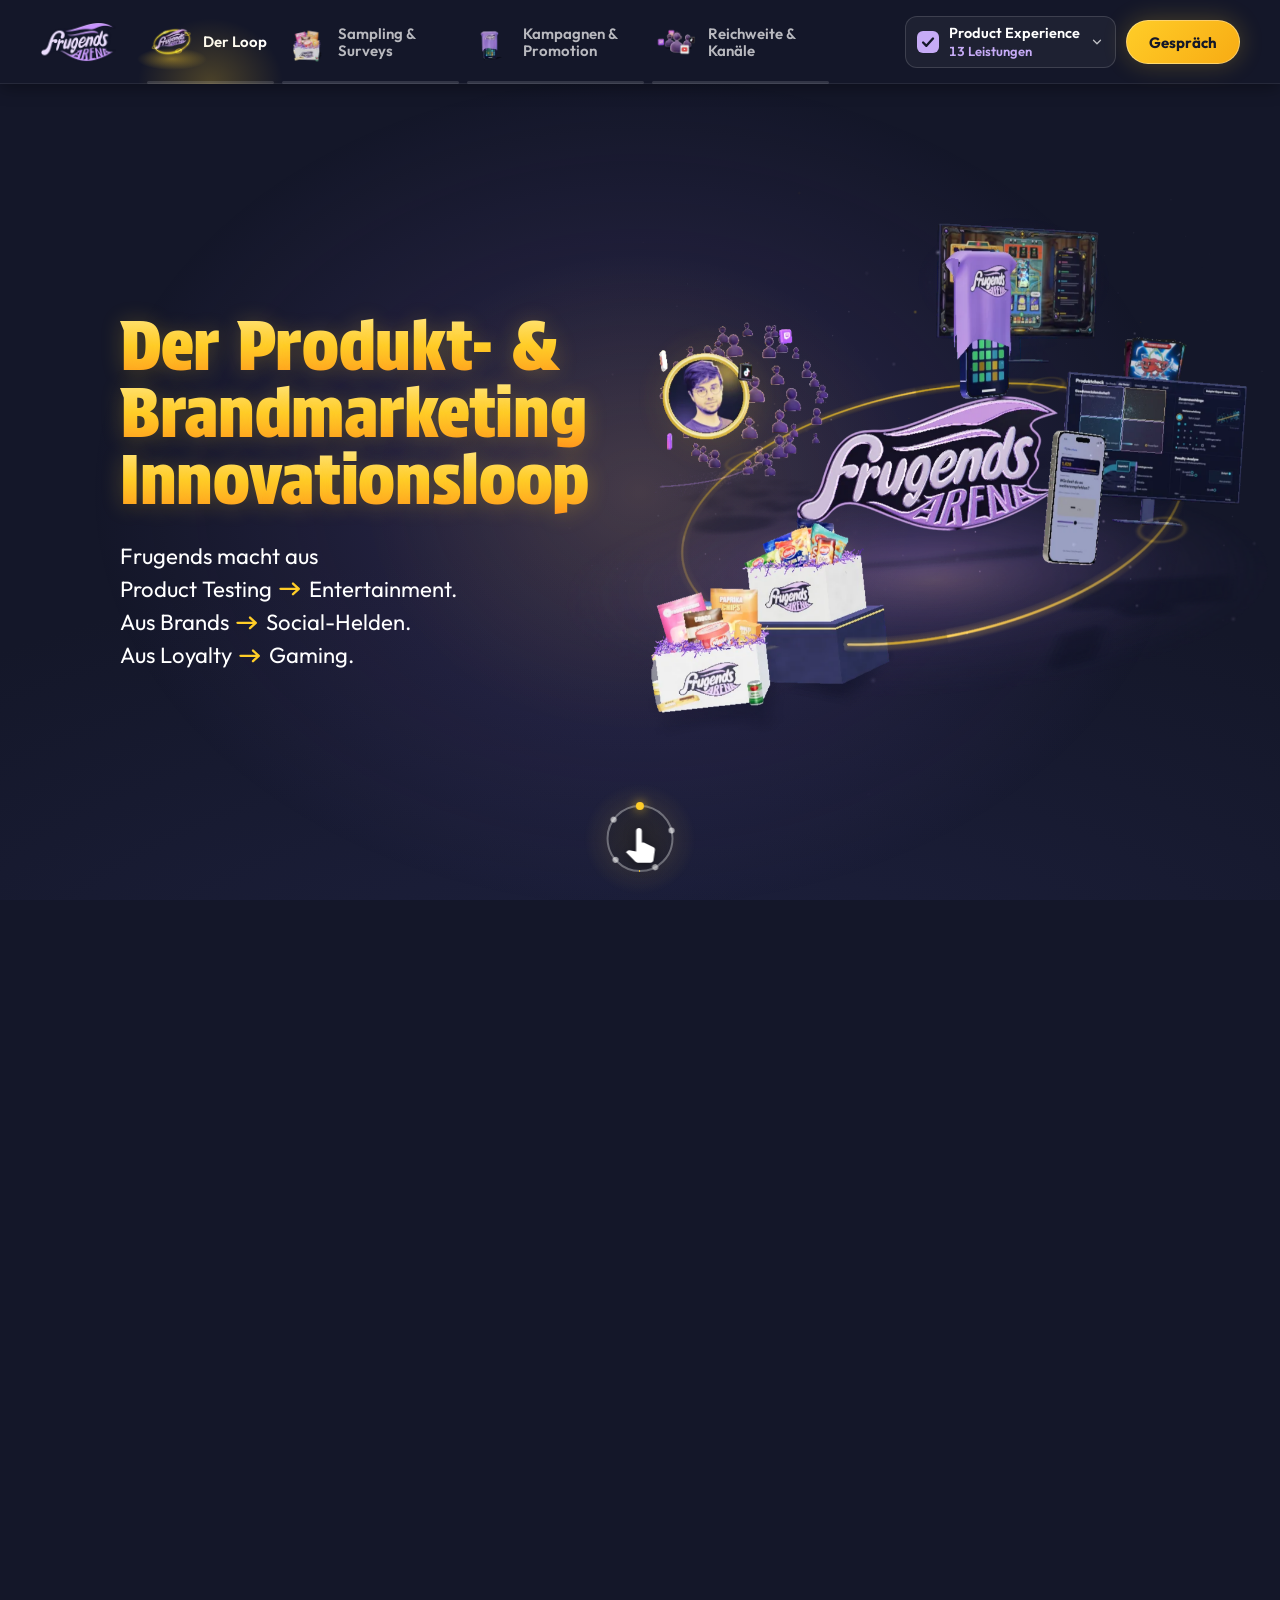
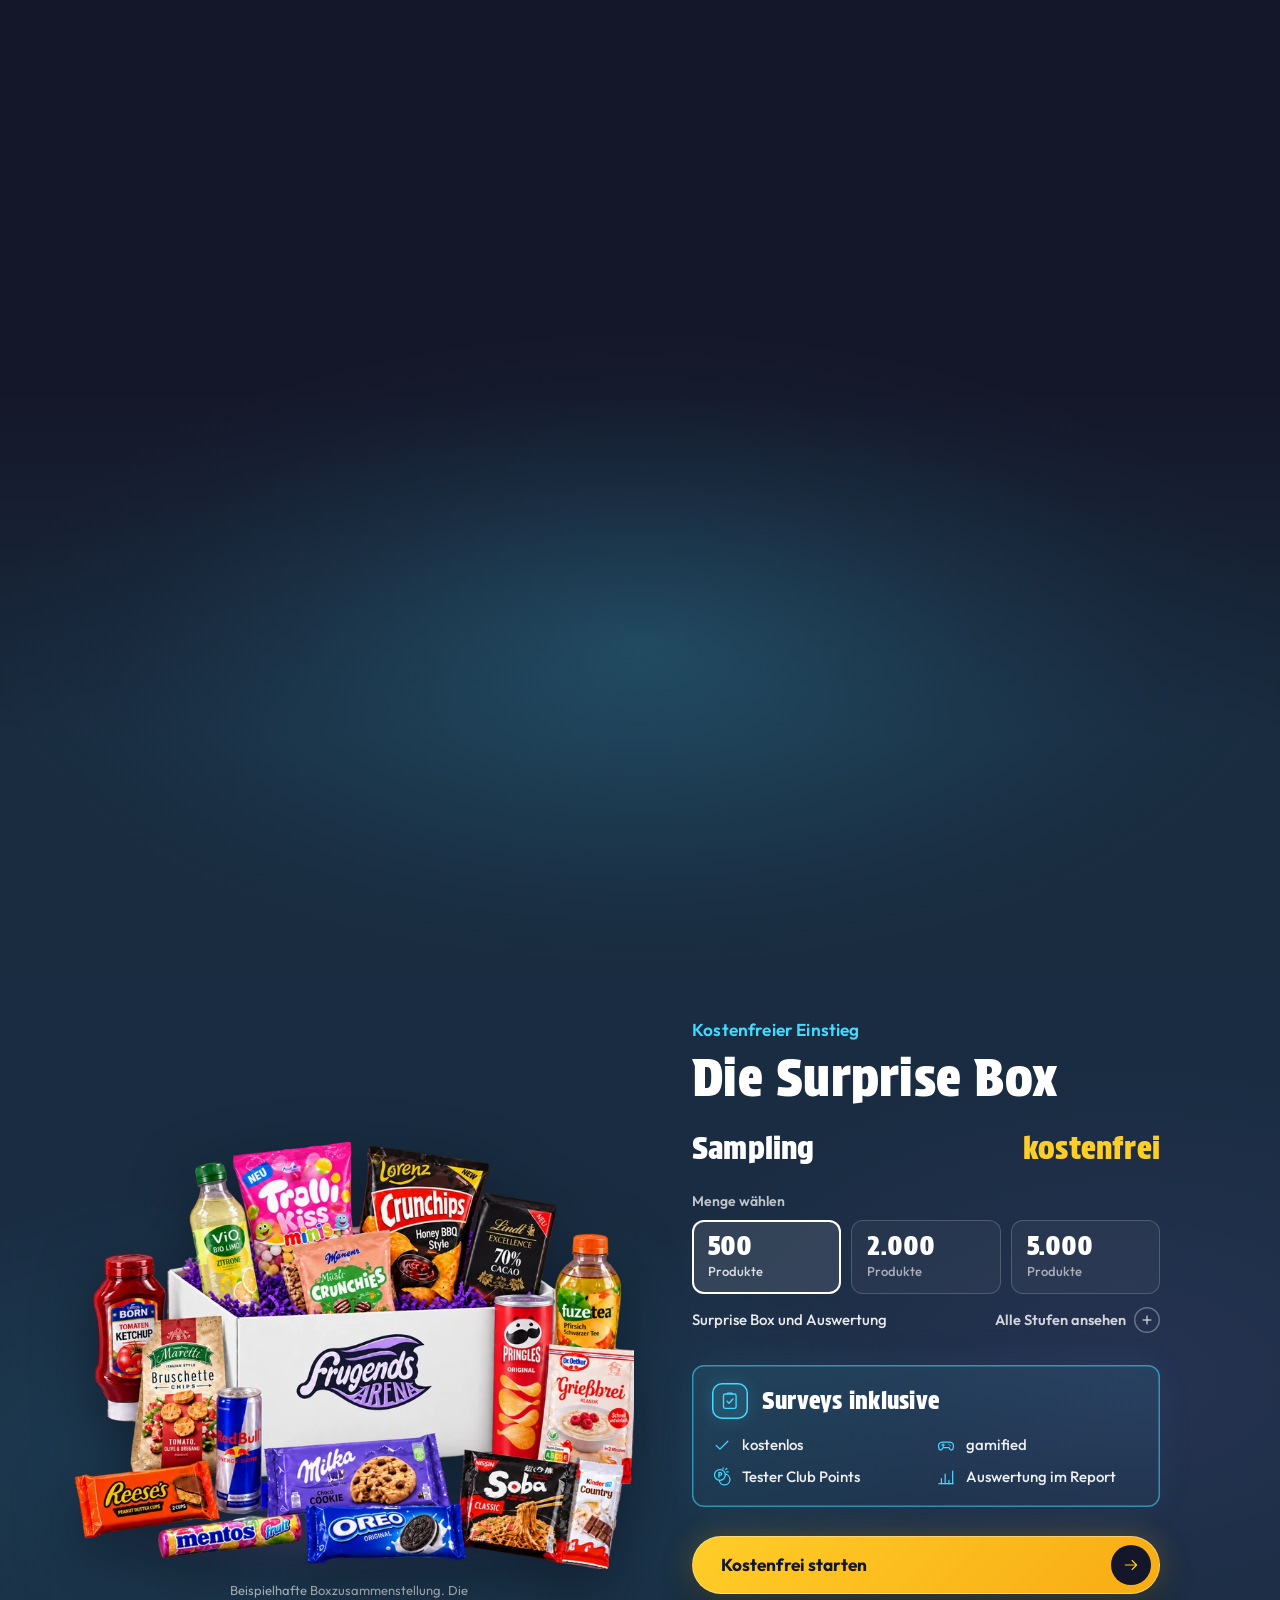
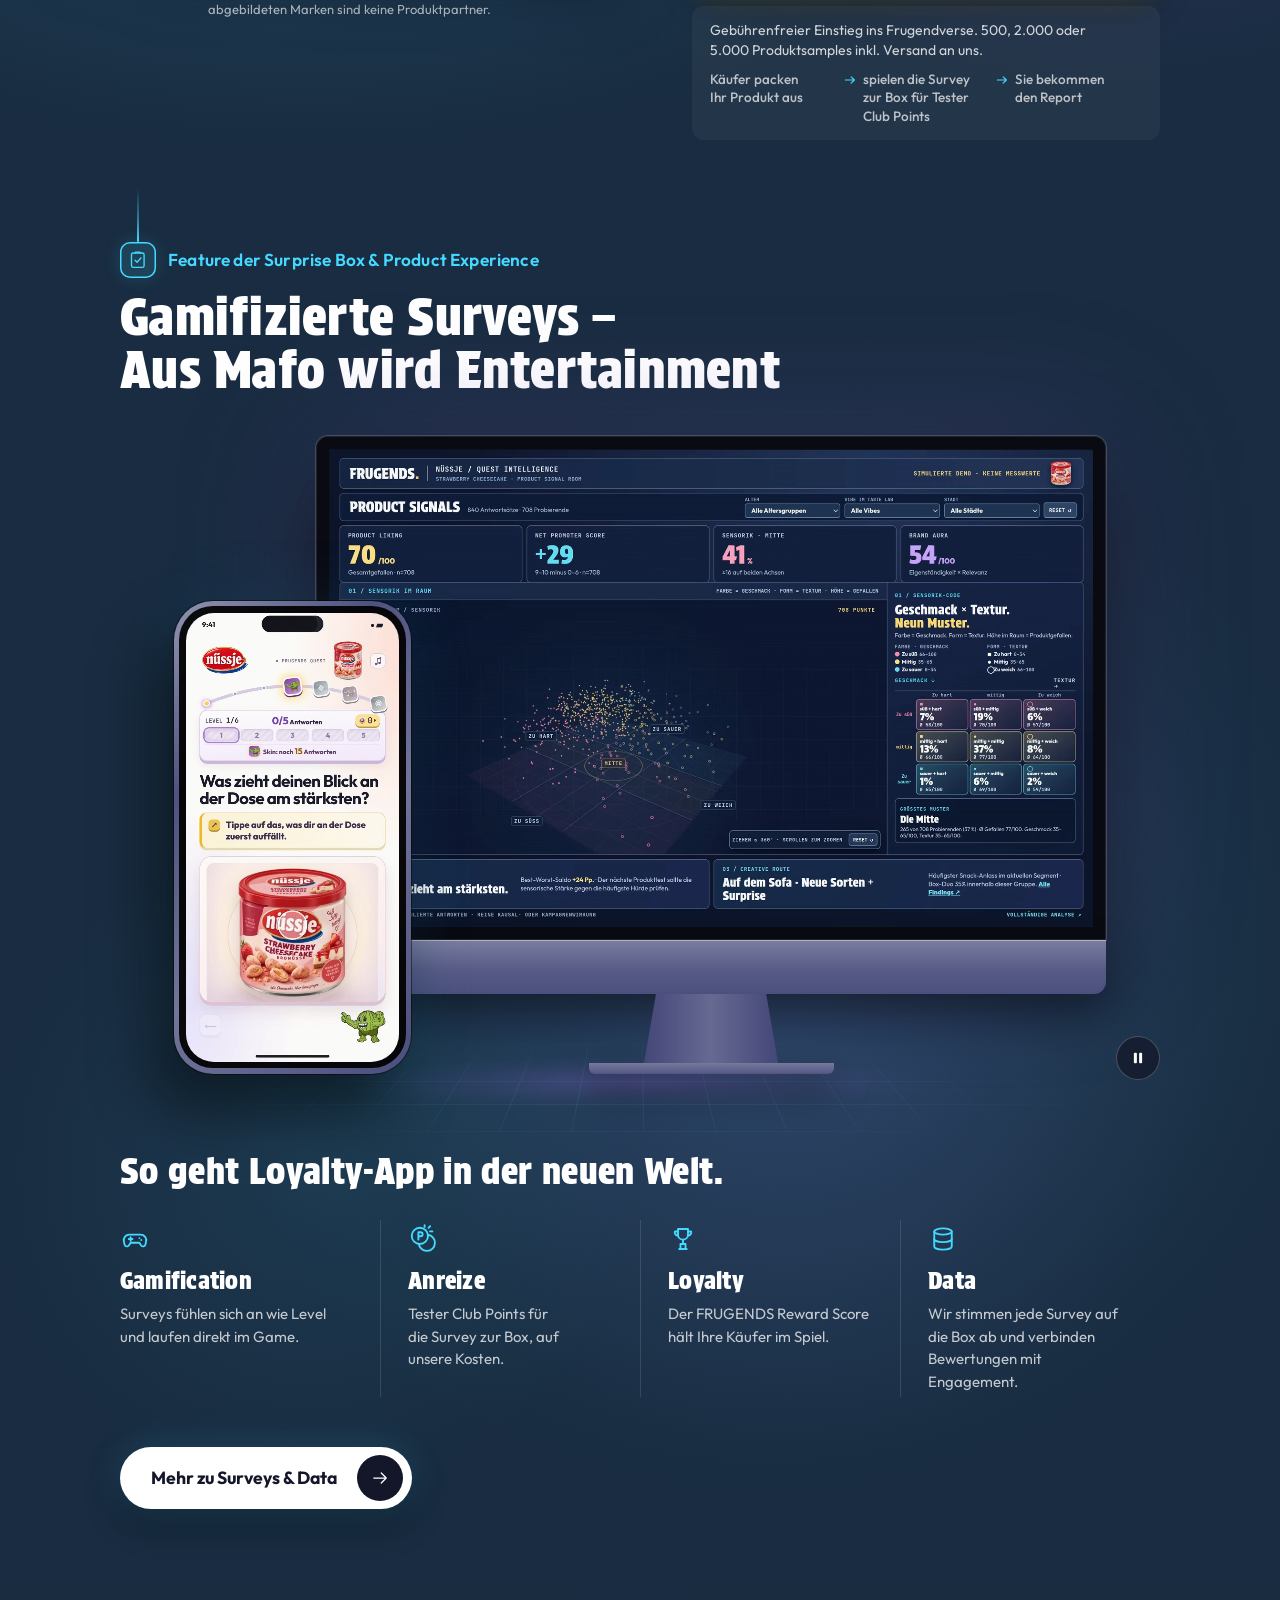
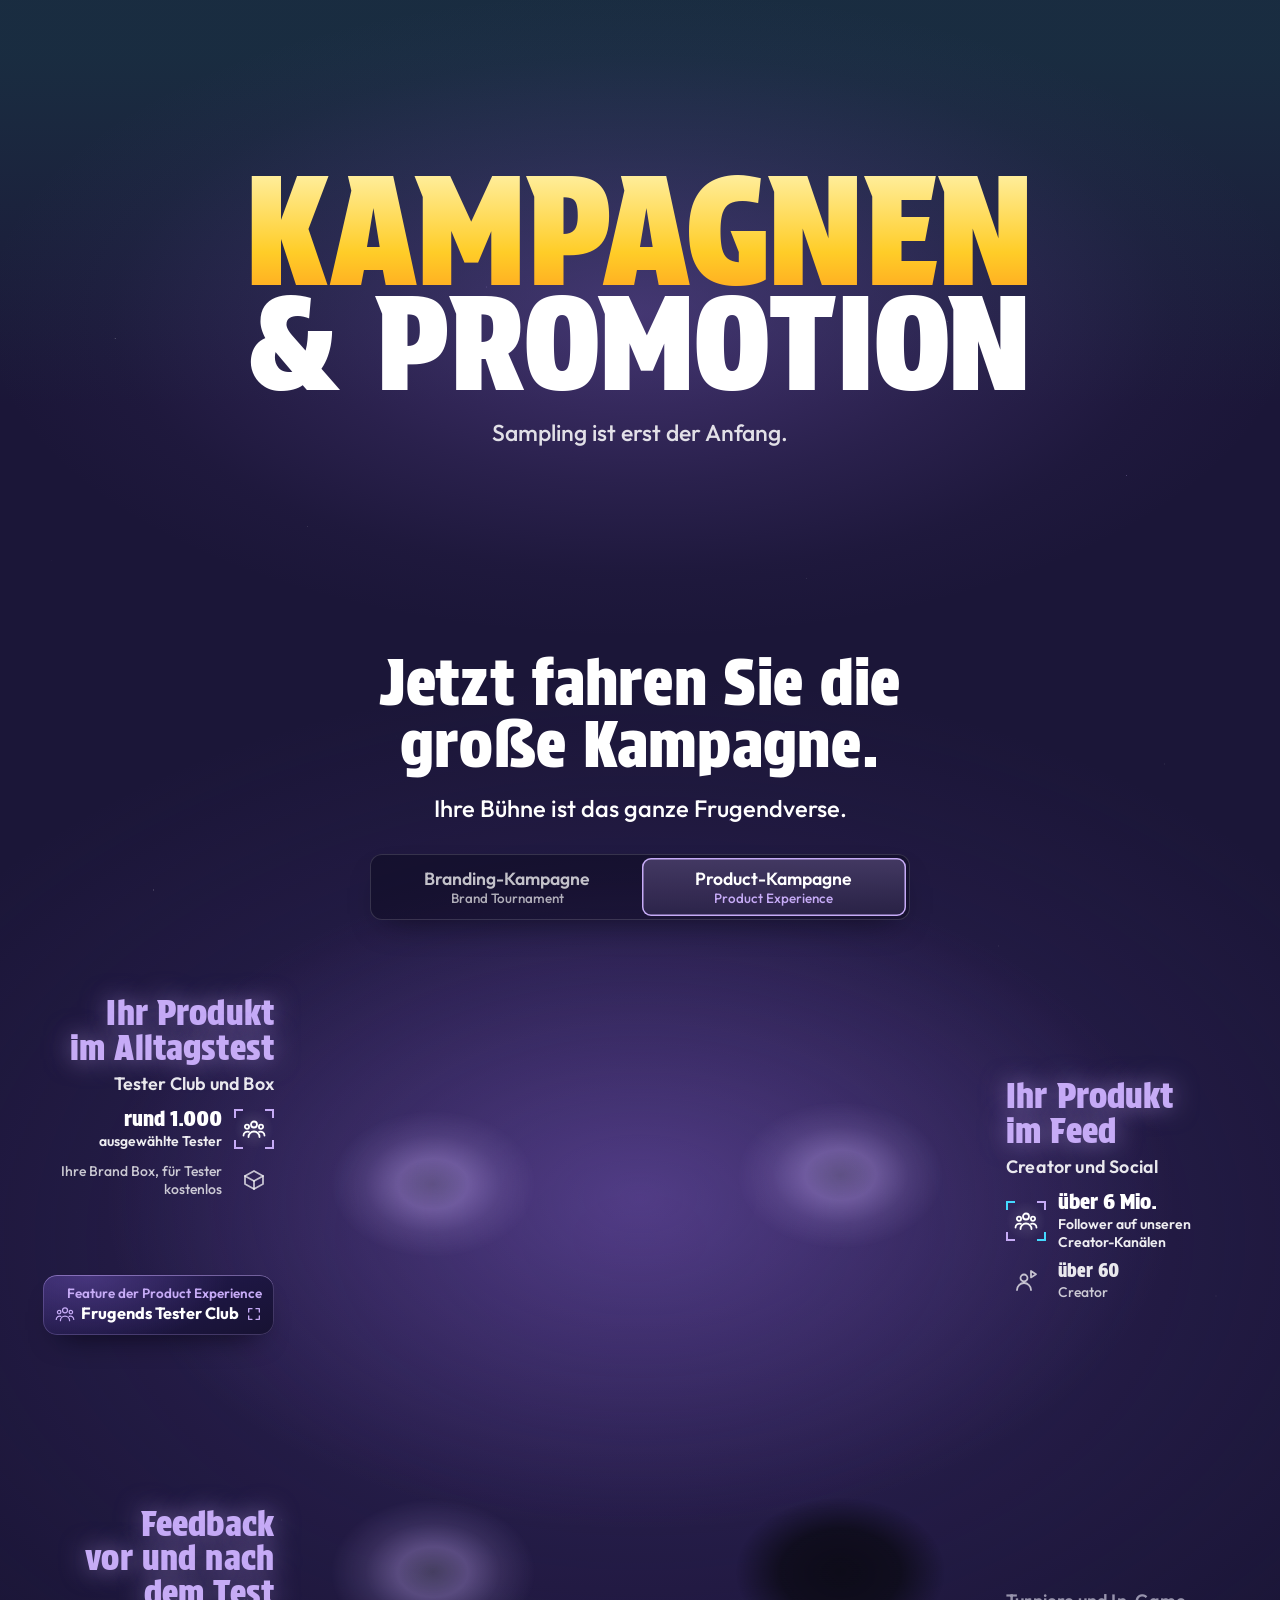
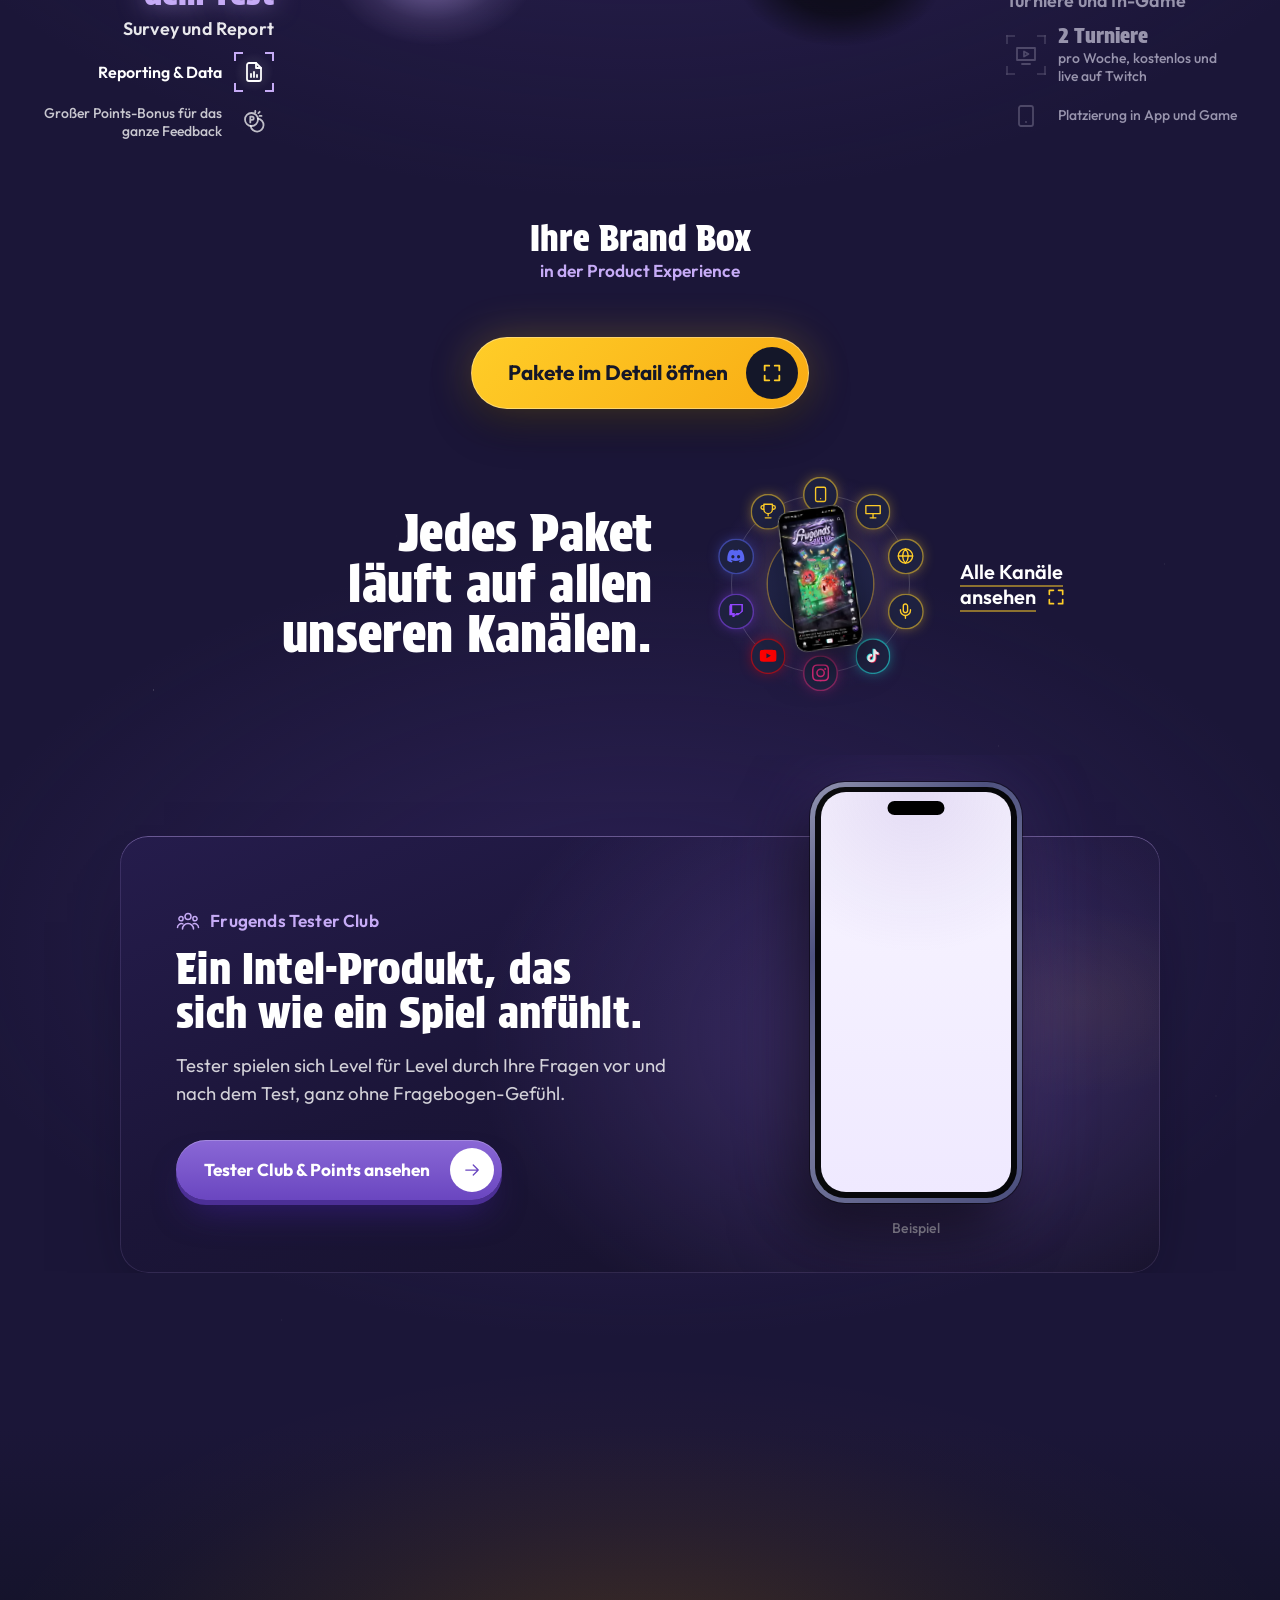
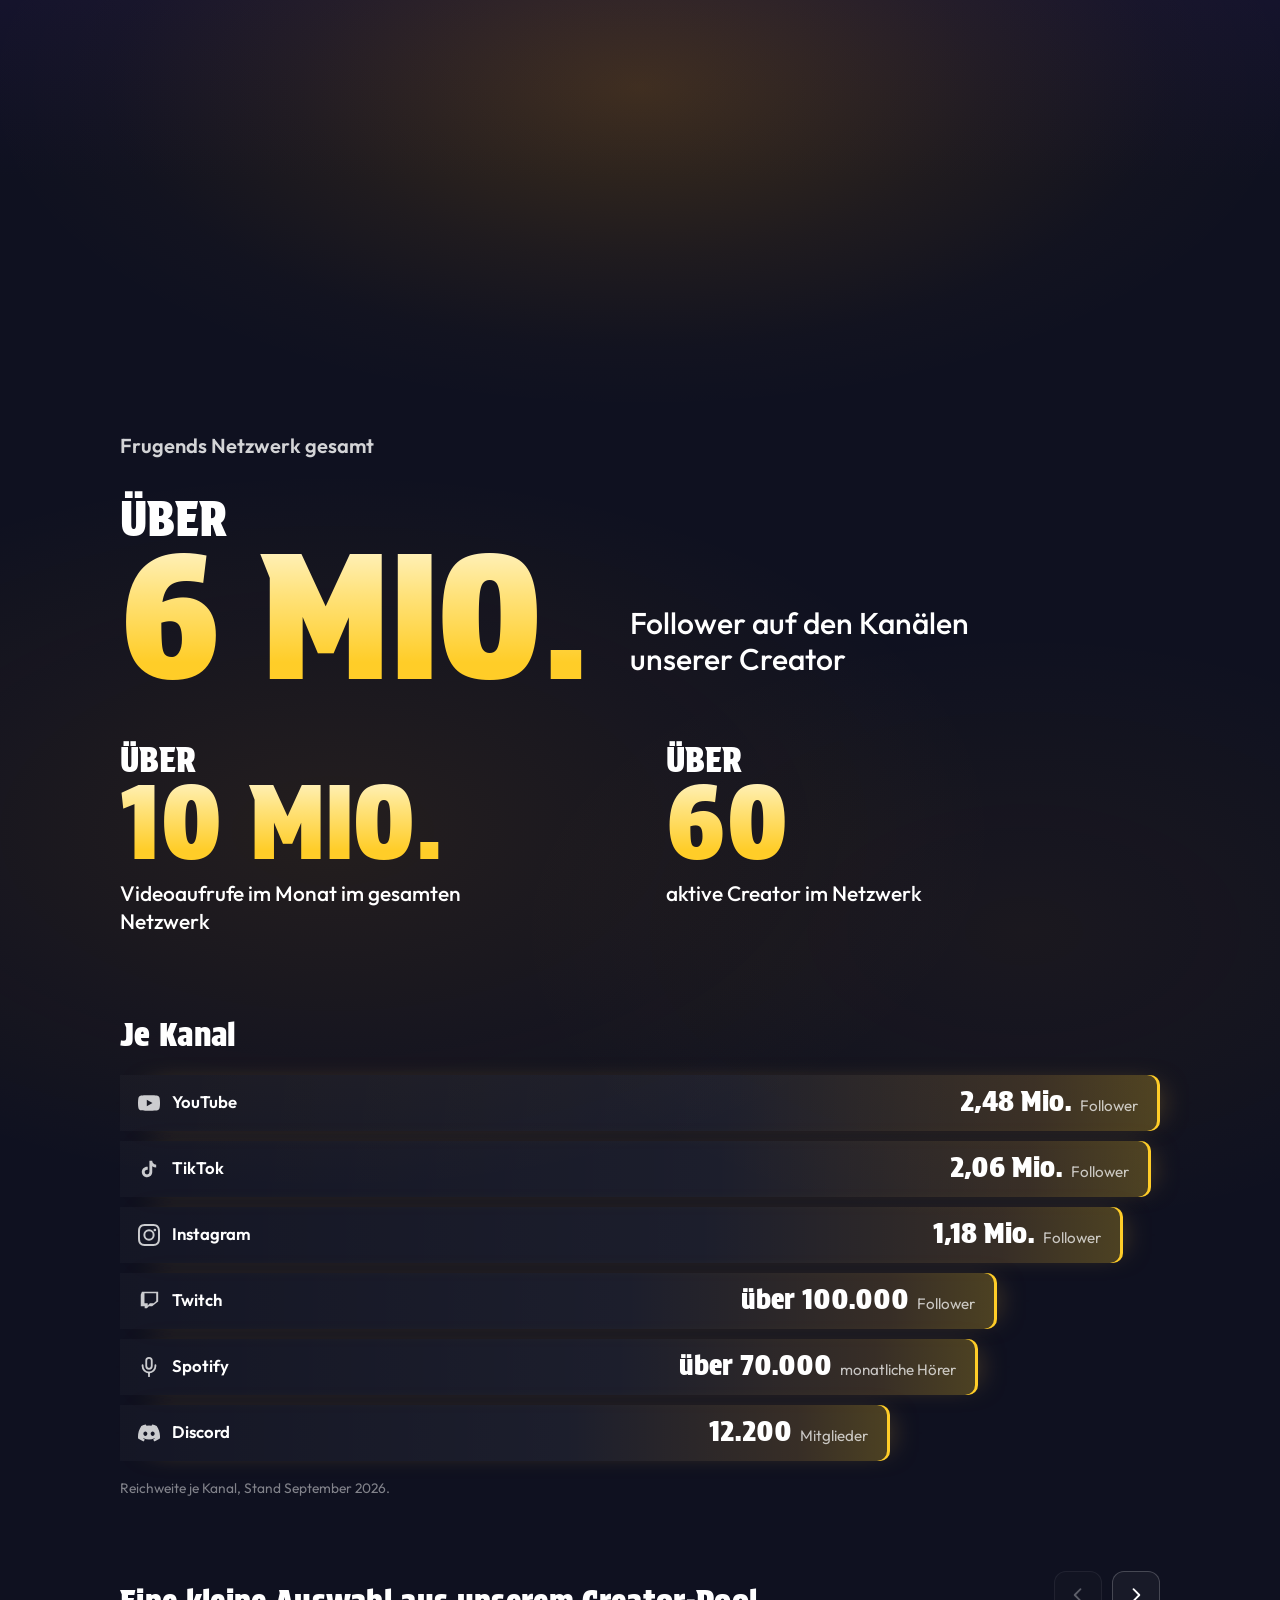
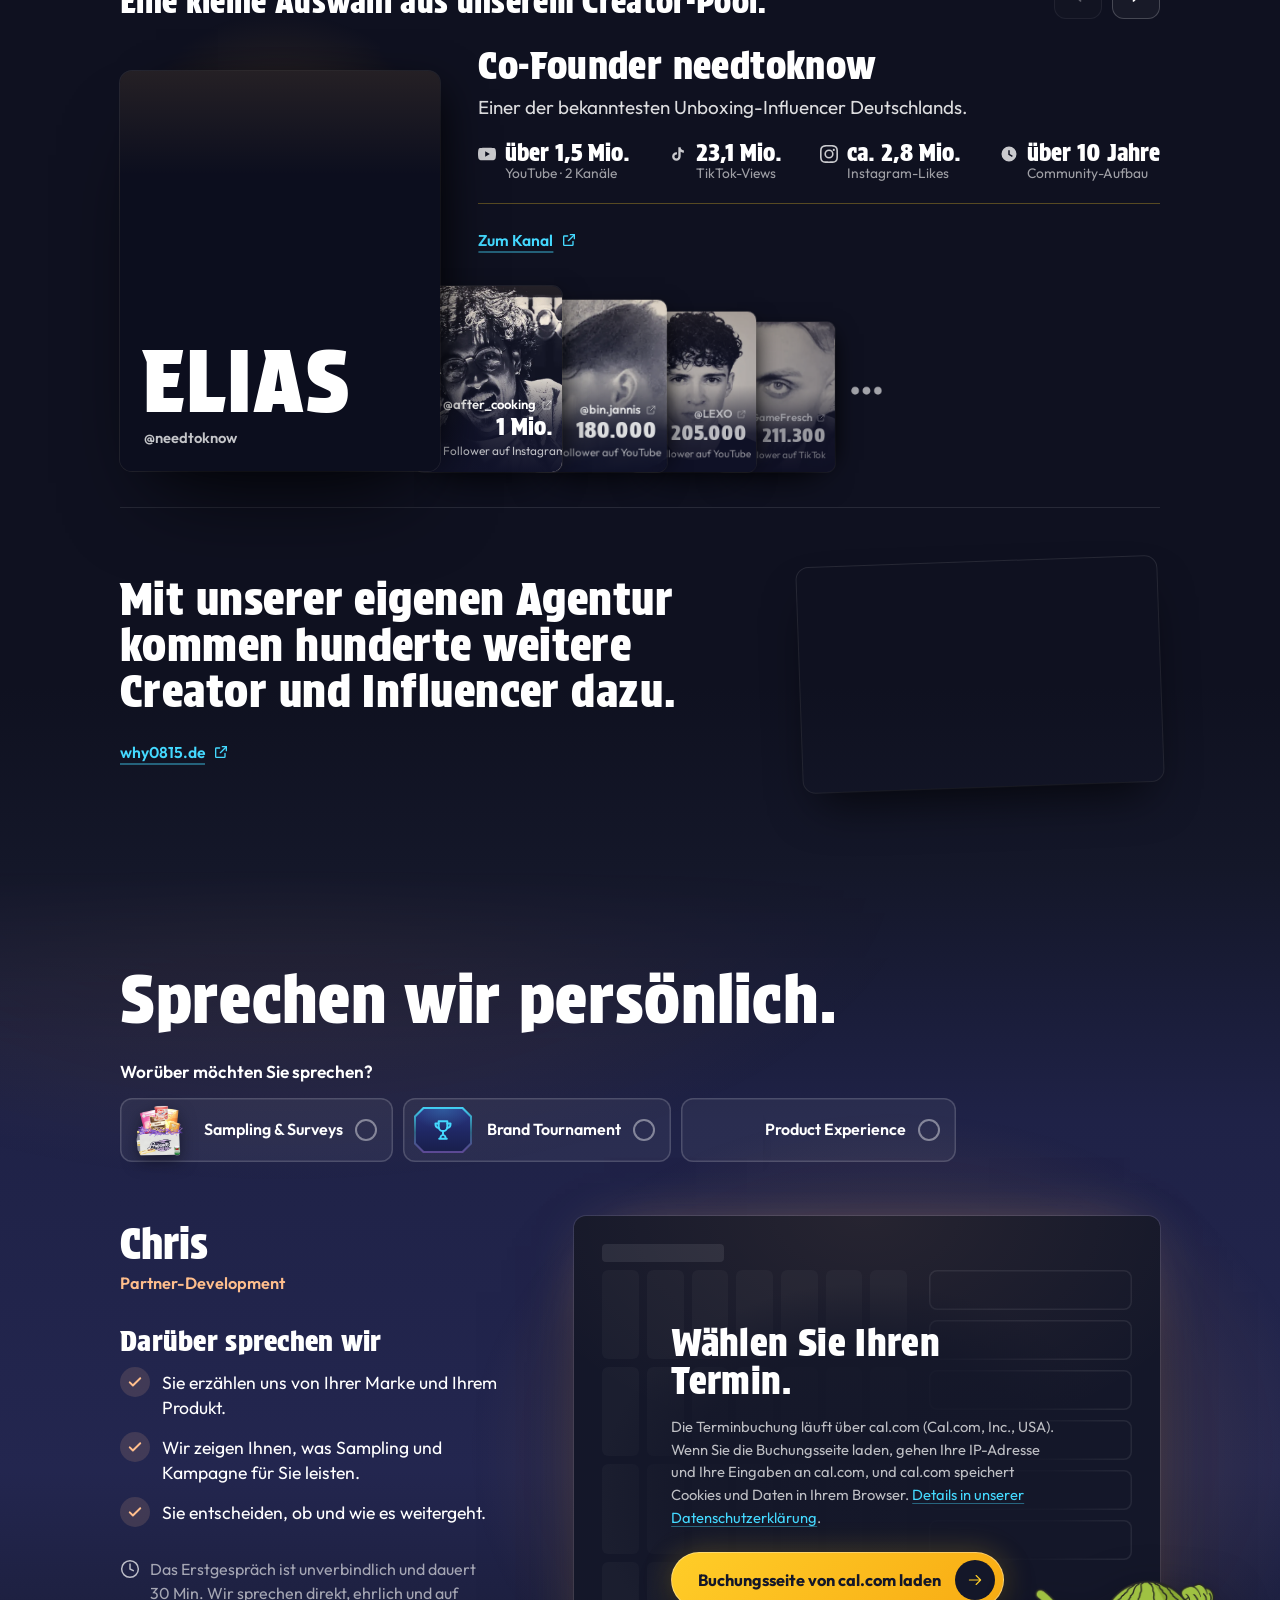
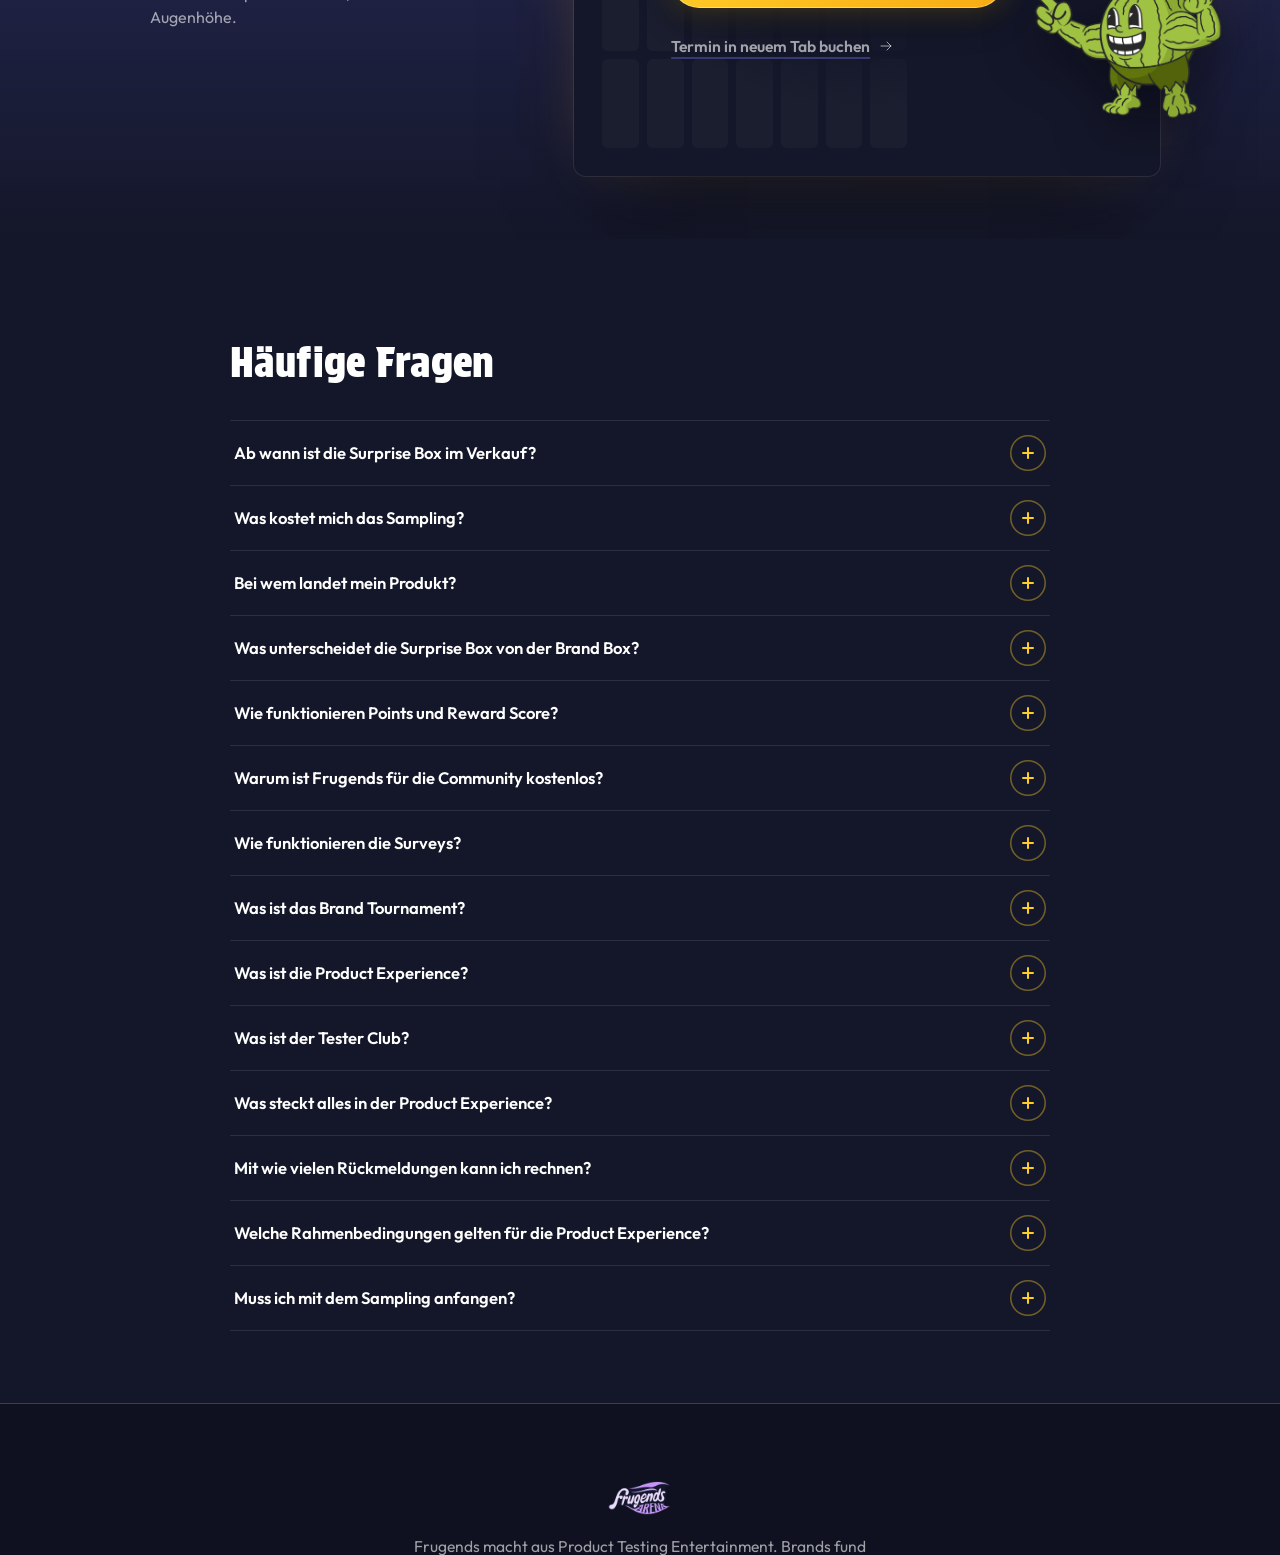
==== commit abaafe5e: "Staging: Touchpad-Scrollen und mobile Navigation (9d0b194)" ====
--- a/index.html
+++ b/index.html
@@ -15,14 +15,14 @@
     <link rel="preload" as="font" type="font/woff2" href="./fonts/QGYvz_MVcBeNP4NJtEtq.woff2" crossorigin />
     <link rel="stylesheet" href="./fonts/fonts.css" />
     <link rel="preload" as="image" type="image/webp" href="./img/nav/pillar-stills.webp?v=4" />
-    <script type="module" crossorigin src="./assets/main-CYUXtPkG.js"></script>
+    <script type="module" crossorigin src="./assets/main-DSxzzAPO.js"></script>
     <link rel="modulepreload" crossorigin href="./assets/tokens-CwWiloqu.js">
     <link rel="modulepreload" crossorigin href="./assets/preload-helper-C1FmrZbK.js">
     <link rel="modulepreload" crossorigin href="./assets/survey-game-C7ww7KOb.js">
     <link rel="modulepreload" crossorigin href="./assets/QuestPointsArt-wHniiy-0.js">
     <link rel="stylesheet" crossorigin href="./assets/tokens-D8bRRtXk.css">
     <link rel="stylesheet" crossorigin href="./assets/survey-game-8wFyiuVL.css">
-    <link rel="stylesheet" crossorigin href="./assets/main-BjPOFOPF.css">
+    <link rel="stylesheet" crossorigin href="./assets/main-Cc0xGy0a.css">
     <link rel="stylesheet" crossorigin href="./assets/global-BqeLJJLD.css">
 <style>
   /* Staging im claude.ai-Artifact: dunkles Schema für Scrollbalken/Formulare, Nav unter der Safe-Area. */
--- a/assets/main-Cc0xGy0a.css
+++ b/assets/main-Cc0xGy0a.css
@@ -0,0 +1 @@
+.kf{--kf-cyan: var(--cyan);--kf-lila: #c6abf6;--kf-blau: #2f7dff;--kf-graphit: rgba(232, 228, 248, .88);--kf-ein: cubic-bezier(.16, 1, .3, 1);position:relative;display:grid;gap:clamp(18px,2vw,26px)}.kf__svgdefs{position:absolute;width:0;height:0;overflow:hidden}.kf__kopf{display:flex;flex-wrap:wrap;align-items:flex-end;justify-content:space-between;gap:10px 24px;min-height:44px}.kf__zurueck{display:inline-flex;align-items:center;gap:8px;min-height:44px;padding:0 4px;border:0;background:none;color:var(--text-primary);font:600 .95rem/1.2 var(--font-body);text-decoration:underline;text-decoration-color:#fff6;text-decoration-thickness:1.5px;text-underline-offset:5px;cursor:pointer}.kf__zurueck-icon{width:18px;height:18px;flex:none;color:var(--kf-graphit)}.kf__zurueck:focus-visible{outline:2px solid var(--gold);outline-offset:3px;border-radius:4px}@media (hover: hover) and (pointer: fine){.kf__zurueck:hover{text-decoration-color:var(--text-primary)}}.kf-pakete{position:relative;display:grid;grid-template-columns:repeat(2,minmax(0,1fr));column-gap:14px;max-width:734px}.kf-pakete[data-art=beide]{padding-bottom:62px}.kf-paket{--ton: var(--kf-cyan);--ton-rgb: 68, 217, 255;position:relative;display:grid;grid-template-columns:26px 42px minmax(0,1fr);grid-template-areas:"box objekt name" "box objekt art";align-items:center;column-gap:12px;row-gap:2px;min-height:72px;padding:10px 14px;border:0;border-radius:var(--radius-md);background:#ffffff09;box-shadow:inset 0 0 0 1.5px #ffffff24;color:var(--text-primary);font:inherit;text-align:left;cursor:pointer;transition:background-color .2s linear,box-shadow .2s linear,transform .14s var(--kf-ein);-webkit-tap-highlight-color:transparent;touch-action:manipulation}.kf-paket--experience{--ton: var(--kf-lila);--ton-rgb: 198, 171, 246}.kf-paket .kf-box{grid-area:box}.kf-paket__objekt{grid-area:objekt;display:grid;place-items:center;height:44px}.kf-paket__objekt img{width:42px;height:auto;filter:drop-shadow(0 6px 8px rgba(5,6,16,.5))}.kf-paket__objekt .kp-banner--mini{--kante: 7px;padding:7px 10px}.kf-paket__objekt .kp-banner--mini .kp-banner__pokal{width:20px;height:20px}.kf-paket__name{grid-area:name;align-self:end;font-family:var(--font-display);font-weight:400;font-size:clamp(1.12rem,1rem + .4vw,1.3rem);line-height:1.02}.kf-paket__art{grid-area:art;align-self:start;font:600 .88rem/1.25 var(--font-body);color:#ffffffb3;transition:color .2s linear}.kf-paket[aria-pressed=true]{background:rgba(var(--ton-rgb),.1);box-shadow:inset 0 0 0 2px var(--ton),0 0 34px -14px var(--ton)}.kf-paket[aria-pressed=true] .kf-paket__art{color:var(--ton)}.kf-paket:active{transform:scale(.985)}.kf-paket:focus-visible{outline:2px solid var(--gold);outline-offset:3px}@media (hover: hover) and (pointer: fine){.kf-paket[aria-pressed=false]:hover{background:#ffffff0f;box-shadow:inset 0 0 0 1.5px rgba(var(--ton-rgb),.7)}}@media (min-width: 901px){.kf-paket{grid-template-columns:26px minmax(0,1fr);grid-template-areas:"box objekt" "name name" "art art";align-items:start;row-gap:6px;min-height:0;padding:14px 16px}.kf-paket .kf-box{align-self:center}.kf-paket__objekt{justify-self:end;height:40px}.kf-paket__objekt img{width:50px}.kf-paket__name{margin-top:4px;font-size:clamp(1.2rem,1.05rem + .35vw,1.4rem)}.kf-pakete__plus{top:calc(50% - 12px)}.kf-pakete[data-art=beide] .kf-pakete__plus{top:calc((100% - 62px)/2 - 12px)}}.kf-paket[data-letztes]{cursor:default}.kf-paket[data-letztes]:active{transform:none}.kf-pakete__plus{position:absolute;left:calc(50% - 12px);top:24px;z-index:1;display:grid;place-items:center;width:24px;height:24px;border-radius:50%;background:#15172c;box-shadow:inset 0 0 0 1.5px #ffffff47;color:#fffc;pointer-events:none;transition:transform .26s var(--kf-ein),box-shadow .2s linear}.kf-pakete__plus svg{width:12px;height:12px}.kf-pakete[data-art=beide] .kf-pakete__plus{background:linear-gradient(135deg,var(--kf-cyan),var(--kf-lila));box-shadow:none;color:#141729;transform:rotate(90deg)}.kf-beide{position:absolute;left:0;right:0;bottom:0;margin:0;padding-top:16px;display:flex;flex-wrap:wrap;align-items:baseline;justify-content:center;gap:2px 10px;font:600 .95rem/1.2 var(--font-body);color:var(--text-primary);text-align:center;opacity:0;visibility:hidden;transform:translateY(-6px);transition:opacity .2s linear,transform .26s var(--kf-ein),visibility 0s linear .26s}.kf-beide:before{content:"";position:absolute;left:18%;right:18%;top:2px;height:10px;border:2px solid transparent;border-top:0;border-radius:0 0 8px 8px;background:linear-gradient(90deg,var(--kf-cyan),var(--kf-lila)) border-box;-webkit-mask:linear-gradient(#000 0 0) padding-box exclude,linear-gradient(#000 0 0);mask:linear-gradient(#000 0 0) padding-box exclude,linear-gradient(#000 0 0)}.kf-beide__name{font-family:var(--font-display);font-weight:400;font-size:1.15rem;line-height:1}.kf-beide__zeile{color:#ffffffc7;font-weight:500}.kf-beide__spaeter{flex-basis:100%;font-size:.86rem;font-weight:500;color:#ffffffa8}.kf-pakete[data-art=beide] .kf-beide{opacity:1;visibility:visible;transform:none;transition:opacity .2s linear,transform .26s var(--kf-ein),visibility 0s}.kf-liste{display:grid;grid-template-columns:minmax(0,1fr);gap:18px}.kf-liste--spalten{grid-template-columns:repeat(2,minmax(0,1fr));align-items:start;gap:clamp(20px,2.4vw,34px)}.kf-spalte{display:grid;gap:clamp(16px,1.8vw,22px);align-content:start;min-width:0}.kf-gruppe{--g-ton: rgba(255, 255, 255, .86);min-width:0;margin:0;padding:10px 6px 6px;border:0;border-radius:var(--radius-md);background:linear-gradient(180deg,#ffffff0b,#ffffff04 70%);box-shadow:inset 0 1px #ffffff12,inset 0 2px 0 -.5px var(--g-linie, rgba(255, 255, 255, .12))}.kf-gruppe--turnier{--g-ton: var(--kf-cyan);--g-linie: rgba(68, 217, 255, .55);--tinte: var(--kf-cyan)}.kf-gruppe--tester{--g-ton: var(--kf-lila);--g-linie: rgba(198, 171, 246, .6);--tinte: var(--kf-lila)}.kf-gruppe--beide{--g-ton: rgba(255, 255, 255, .92);--g-linie: rgba(170, 190, 250, .5);--tinte: linear-gradient(135deg, var(--kf-cyan), var(--kf-lila))}.kf-gruppe[data-im-setup=false] .kf-gruppe__name{opacity:.72}.kf-gruppe>legend{float:left}.kf-gruppe>legend+*{clear:both}.kf-gruppe__titel{display:flex;align-items:center;gap:10px;width:100%;margin:0 0 4px;padding:0 12px 8px;border-bottom:1px solid rgba(255,255,255,.08);font:600 1rem/1.3 var(--font-body);color:var(--g-ton)}.kf-gruppe__vorschlag{display:inline-flex;align-items:center;gap:5px;margin-left:auto;font-weight:500;font-size:.88rem;color:var(--kf-graphit)}.kf-gruppe__zeichen{width:19px;height:19px;flex:none}.kf-gruppe__zahl{margin-left:auto;font-weight:600;font-size:.9rem;color:#ffffffa8;font-variant-numeric:tabular-nums}.kf-gruppe__vorschlag+.kf-gruppe__zahl{margin-left:10px;padding-left:10px;border-left:1px solid rgba(255,255,255,.16)}.kf-gruppe__liste{display:grid;gap:1px;margin:0;padding:0;list-style:none}.kf-gruppe__link{margin:4px 0 2px 12px}.kf-zeile{--ton: rgba(255, 255, 255, .9);--tinte: linear-gradient(135deg, var(--kf-cyan), var(--kf-lila));position:relative;display:grid;grid-template-columns:26px minmax(0,1fr);align-items:center;column-gap:12px;min-height:48px;padding:7px 12px;border-radius:10px;color:#ffffffbd;font:500 .98rem/1.34 var(--font-body);cursor:pointer;transition:background-color .16s linear,color .16s linear;-webkit-tap-highlight-color:transparent;touch-action:manipulation}@media (hover: hover) and (pointer: fine){.kf-zeile{min-height:44px;padding-block:6px}}.kf-zeile{grid-template-columns:26px minmax(0,1fr) auto}.kf-zeile[data-zustand=vorschlag],.kf-zeile[data-zustand=hinzugefuegt],.kf-zeile[data-zustand=fest]{color:var(--text-primary)}.kf-zeile[data-zustand=entfernt] .kf-zeile__name{text-decoration:line-through;text-decoration-thickness:1.5px;text-decoration-color:#ffffff8c}.kf-zeile[data-zustand=entfernt] .kf-zeile__label{opacity:.62}.kf-zeile[data-kind]{margin-left:22px}.kf-zeile[data-kind]:after{content:"";position:absolute;left:-10px;top:6px;bottom:6px;width:1.5px;border-radius:1px;background:#ffffff29}.kf-zeile[data-kind] .kf-zeile__input{left:12px}.kf-zeile{isolation:isolate}.kf-zeile:before{content:"";position:absolute;top:0;right:0;bottom:0;left:0;z-index:-1;border-radius:inherit;background:var(--tinte);opacity:0;transition:opacity .2s linear}.kf-zeile:before{background:#fff}.kf-zeile[data-zustand=hinzugefuegt]:before{opacity:.07}.kf-zeile__wort{align-self:center;justify-self:end;padding-left:8px;font:600 .8rem/1.2 var(--font-body);white-space:nowrap}.kf-zeile__wort--plus{color:#fff}.kf-zeile__wort--minus{color:#ffffffb3}.kf-zeile__name{display:block}.kf-zeile__input{position:absolute;left:12px;top:50%;width:26px;height:26px;margin:-13px 0 0;opacity:0;cursor:pointer}.kf-zeile:has(.kf-zeile__input:focus-visible){outline:2px solid var(--gold);outline-offset:2px}@media (hover: hover) and (pointer: fine){.kf-zeile:hover{background:#ffffff0d}.kf-zeile[data-zustand=leer]:hover .kf-box__rahmen,.kf-zeile[data-zustand=entfernt]:hover .kf-box__rahmen{border-color:#ffffffd9}}.kf-zeile:active .kf-box{transform:scale(.86)}.kf-zeile__label{display:grid;gap:0}.kf-zeile__zusatz{font-size:.82rem;font-weight:500;line-height:1.28;color:#ffffffa8}.kf-zeile--fest{cursor:default}.kf-status{display:grid;gap:8px;margin-top:-4px}.kf-status__satz{margin:0;font:600 1rem/1.4 var(--font-body);color:var(--text-primary)}.kf-legende{display:flex;flex-wrap:wrap;gap:6px 20px;margin:0;font:500 .86rem/1.2 var(--font-body);color:#fffc}.kf-legende__eintrag{--tinte: linear-gradient(135deg, var(--kf-cyan), var(--kf-lila));display:inline-flex;align-items:center;gap:8px}.kf-legende__eintrag .kf-box{width:18px;height:18px}.kf-legende__eintrag .kf-box__rahmen,.kf-legende__eintrag .kf-box__fuellung{border-radius:5px}.kf-status__abweichung{display:flex;flex-wrap:wrap;align-items:center;gap:6px 18px;margin:0;font:600 .9rem/1.3 var(--font-body);color:#fff}.kf-summe__abweichung{color:#fff}.kf-box{position:relative;display:block;width:26px;height:26px;flex:none;transition:transform .14s var(--kf-ein)}.kf-box__rahmen,.kf-box__fuellung{position:absolute;top:0;right:0;bottom:0;left:0;border-radius:7px}.kf-box__rahmen{border:1.5px solid rgba(255,255,255,.42);transition:border-color .16s linear,opacity .16s linear}.kf-box__fuellung{background:var(--tinte, var(--kf-cyan));opacity:0;transform:scale(.6);transition:opacity .14s linear,transform .26s cubic-bezier(.34,1.5,.64,1)}.kf-box__tinte,.kf-box__bleistift{position:absolute;top:0;right:0;bottom:0;left:0;width:100%;height:100%;pointer-events:none}.kf-box__tinte{color:#141729;clip-path:inset(0 100% 0 0);transition:clip-path .12s linear}.kf-box__bleistift{overflow:visible;color:var(--kf-graphit);opacity:0;transition:opacity .16s linear}[data-zustand=vorschlag]>.kf-box .kf-box__rahmen,.kf-box--tinte .kf-box__rahmen{opacity:0}[data-zustand=vorschlag]>.kf-box .kf-box__fuellung,.kf-box--tinte .kf-box__fuellung{opacity:1;transform:none}[data-zustand=vorschlag]>.kf-box .kf-box__tinte,.kf-box--tinte .kf-box__tinte{clip-path:inset(0 0 0 0);transition:clip-path .24s var(--kf-ein) 60ms}[data-zustand=hinzugefuegt]>.kf-box .kf-box__rahmen{opacity:0}[data-zustand=hinzugefuegt]>.kf-box .kf-box__fuellung{opacity:1;transform:none;background:#fff}[data-zustand=hinzugefuegt]>.kf-box .kf-box__tinte{clip-path:inset(0 0 0 0);transition:clip-path .24s var(--kf-ein) 60ms}[data-zustand=entfernt]>.kf-box .kf-box__rahmen{border-style:dashed;border-color:#ffffffb3}.kf-box__bleistift{display:none}.kf-paket .kf-box{--tinte: var(--ton)}.kf-paket[aria-pressed=true] .kf-box__rahmen{opacity:0}.kf-paket[aria-pressed=true] .kf-box__fuellung{opacity:1;transform:none}.kf-paket[aria-pressed=true] .kf-box__tinte{clip-path:inset(0 0 0 0);transition:clip-path .24s var(--kf-ein) 60ms}.kf-box--fest .kf-box__rahmen{opacity:0}.kf-box--fest .kf-box__fuellung{opacity:1;transform:none;background:linear-gradient(135deg,var(--kf-cyan),var(--kf-lila))}.kf-box--fest .kf-box__tinte{clip-path:inset(0 0 0 0);transition:none}.kf-summe{position:sticky;bottom:calc(-1*max(28px,calc(env(safe-area-inset-bottom,0px) + 20px)));z-index:2;display:grid;grid-template-columns:minmax(0,1fr) auto;align-items:center;gap:8px 28px;margin:2px calc(-1*clamp(14px,2vw,24px)) 0;padding:12px clamp(14px,2vw,24px) max(12px,calc(env(safe-area-inset-bottom,0px) + 8px));border-radius:var(--radius-md) var(--radius-md) 0 0;background:var(--bg-sink, #0f1120);box-shadow:0 -1px #ffffff14,0 -18px 30px -12px #050610cc}.kf-summe__setup{display:grid;gap:2px;margin:0}.kf-summe__paket{font-family:var(--font-display);font-weight:400;font-size:clamp(1.25rem,1.05rem + .6vw,1.6rem);line-height:1;color:var(--text-primary)}.kf-summe__zahl{font:600 .98rem/1.3 var(--font-body);color:#ffffffc7;font-variant-numeric:tabular-nums}.kf-summe__beitrag{font-weight:500;color:#ffffffb3}.kf-summe__cta{justify-self:end}.kf-rahmen{--ton: var(--kp-lila, #c6abf6);display:grid;gap:12px;max-width:980px}.kf-rahmen .kp-detail__hinweis{max-width:70ch}@media (max-width: 720px){.kf-summe{bottom:calc(-1*max(20px,calc(env(safe-area-inset-bottom,0px) + 14px)))}}@media (max-width: 620px){.kf__kopf{flex-wrap:nowrap;align-items:center}.kf__zurueck{flex:none;max-width:9.2em;padding:0;font-size:.84rem;line-height:1.15;text-align:right;text-underline-offset:3px}.kf__zurueck-icon{display:none}.kf-pakete{column-gap:10px}.kf-pakete[data-art=beide]{padding-bottom:76px}.kf-pakete__plus{top:calc(50% - 12px)}.kf-pakete[data-art=beide] .kf-pakete__plus{top:calc((100% - 76px)/2 - 12px)}.kf-paket{grid-template-columns:22px minmax(0,1fr);grid-template-areas:"box objekt" "name name" "art art";align-items:start;row-gap:6px;min-height:0;padding:12px}.kf-paket{row-gap:4px}.kf-paket .kf-box{width:22px;height:22px;align-self:center}.kf-paket__objekt{justify-self:end;height:30px}.kf-paket__objekt img{width:40px}.kf-paket__name{font-size:1.12rem}.kf-paket__art{font-size:.84rem}.kf-beide{flex-direction:column;align-items:center;gap:2px;font-size:.86rem}.kf-beide__spaeter{flex-basis:auto;font-size:.8rem}.kf-beide:before{left:22%;right:22%}.kf{gap:14px}.kf-liste{gap:12px}.kf-gruppe{padding:10px 2px 3px}.kf-gruppe__titel{padding:0 10px 7px}.kf-zeile{min-height:44px;padding:5px 8px;column-gap:10px;font-size:.94rem;line-height:1.3}.kf-gruppe__vorschlag{font-size:.84rem}.kf-gruppe__zeichen{width:18px;height:18px}.kf-zeile__input{left:8px}.kf-zeile__zusatz{font-size:.8rem;line-height:1.22}.kf-gruppe__link{margin-top:4px;margin-bottom:2px}.kf-gruppe__link{margin-left:10px}.kf-summe{gap:12px;padding-top:9px;padding-bottom:max(9px,calc(env(safe-area-inset-bottom,0px) + 6px))}.kf-summe__paket{font-size:1.02rem}.kf-summe__zahl{font-size:.8rem;line-height:1.25}.kf-rahmen .kp-rahmen{grid-template-columns:repeat(3,minmax(0,1fr));gap:10px}.kf-rahmen .kp-rahmen__label{font-size:.8rem;line-height:1.32}.kf-rahmen .kp-rahmen__wert{font-size:1.08rem}.kf-summe__cta.p-cta{min-height:52px;max-width:214px;padding:6px 6px 6px 16px;font-size:.9rem;line-height:1.15}.kf-summe__cta .p-cta__icon{width:34px;height:34px}}@media (prefers-reduced-motion: reduce){.kf-paket,.kf-box,.kf-box__rahmen,.kf-box__fuellung,.kf-box__tinte,.kf-box__bleistift,.kf-pakete__plus,.kf-beide,.kf-zeile,.kf-zeile:before{transition:none!important}.kf-zeile:active .kf-box,.kf-paket:active{transform:none}}.kps{--kps-cyan: var(--cyan);--kps-lila: #c6abf6;--kps-ton: var(--kps-lila);--kps-tinte: var(--kps-lila);--kps-grund: #1b1e3b;--kps-ein: cubic-bezier(.16, 1, .3, 1);--kf-cyan: var(--cyan);--kf-lila: #c6abf6;--kf-graphit: rgba(236, 233, 250, .92);--kf-ein: cubic-bezier(.16, 1, .3, 1);position:relative;flex:none;align-self:center;color:var(--text-primary);font-family:var(--font-body);transition:opacity .22s linear,visibility 0s}.kps[data-art=tournament]{--kps-ton: var(--kps-cyan);--kps-tinte: var(--kps-cyan)}.kps[data-art=beide]{--kps-ton: color-mix(in srgb, var(--kps-cyan) 50%, var(--kps-lila));--kps-tinte: linear-gradient(135deg, var(--kps-cyan), var(--kps-lila))}.kps[data-sicht=aus]{opacity:0;visibility:hidden;pointer-events:none;transition:none}.kps__knopf{display:grid;grid-template-columns:22px auto 14px;align-items:center;column-gap:10px;min-height:52px;padding:6px 12px;border:0;border-radius:var(--radius-md);background:#ffffff0b;box-shadow:inset 0 0 0 1px #ffffff24;color:inherit;font:inherit;text-align:left;cursor:pointer;transition:background-color .16s linear,box-shadow .16s linear,transform .14s var(--kps-ein);-webkit-tap-highlight-color:transparent;touch-action:manipulation}.kps__knopf .kf-box{--tinte: var(--kps-tinte);width:22px;height:22px}.kps__knopf .kf-box__rahmen,.kps__knopf .kf-box__fuellung{border-radius:6px}.kps__text{display:grid;min-width:0}.kps__paket{font-weight:600;font-size:.906rem;line-height:1.2;color:var(--text-primary);white-space:nowrap}.kps__zahl{font-weight:600;font-size:.8125rem;line-height:1.25;color:var(--kps-ton);font-variant-numeric:tabular-nums;white-space:nowrap}.kps__pfeil{width:14px;height:14px;color:#ffffffb8;transition:transform .22s var(--kps-ein)}.kps[data-offen=true] .kps__knopf{background:#ffffff14;box-shadow:inset 0 0 0 1.5px var(--kps-cyan)}.kps[data-art=experience][data-offen=true] .kps__knopf{box-shadow:inset 0 0 0 1.5px var(--kps-lila)}.kps[data-offen=true] .kps__pfeil{transform:rotate(180deg)}.kps__knopf:active{transform:scale(.985)}.kps__knopf:focus-visible{outline:2px solid var(--gold);outline-offset:3px}@media (hover: hover) and (pointer: fine){.kps__knopf:hover{background:#ffffff14}}.kps__panel{position:absolute;right:0;top:calc(100% + 16px);width:384px;max-height:calc(100vh - var(--chrome-height, 84px) - 24px);overflow-y:auto;overscroll-behavior:contain;display:grid;gap:14px;padding:18px 18px 16px;border-radius:4px 4px var(--radius-md) var(--radius-md);background:var(--kps-grund);box-shadow:inset 0 0 0 1px #ffffff1f,inset 0 2px 0 0 var(--kps-ton),0 28px 60px -16px #050610e6;opacity:0;visibility:hidden;clip-path:inset(0 0 100% 0);transition:clip-path .16s cubic-bezier(.4,0,1,1),opacity .14s linear,visibility 0s linear .16s}.kps[data-art=beide] .kps__panel{box-shadow:inset 0 0 0 1px #ffffff1f,0 28px 60px -16px #050610e6;background:linear-gradient(90deg,var(--kps-cyan),var(--kps-lila)) top / 100% 2px no-repeat,var(--kps-grund)}.kps[data-offen=true] .kps__panel{opacity:1;visibility:visible;clip-path:inset(0 -40px -60px -40px);transition:clip-path .22s var(--kps-ein),opacity .12s linear,visibility 0s}.kps__kopf{display:grid;gap:2px;margin:0}.kps__titel{font:500 .8125rem/1.2 var(--font-body);color:#ffffffb3}.kps__panelpaket{font-family:var(--font-display);font-weight:400;font-size:1.35rem;line-height:1.05}.kps__art{display:flex;justify-content:space-between;gap:12px;margin:0;font:600 .95rem/1.3 var(--font-body);color:var(--kps-ton)}.kps__art-zahl{color:#fffc;font-variant-numeric:tabular-nums}.kps__liste{display:grid;gap:6px;margin:0;padding:0;list-style:none}.kps__punkt{display:grid;grid-template-columns:18px minmax(0,1fr);align-items:start;column-gap:10px;font:500 .88rem/1.35 var(--font-body);color:#ffffffeb}.kps__punkt .kf-box{width:18px;height:18px;margin-top:1px}.kps__punkt .kf-box__rahmen,.kps__punkt .kf-box__fuellung{border-radius:5px}.kps__punkt[data-paket=tournament] .kf-box{--tinte: var(--kps-cyan)}.kps__punkt[data-paket=experience] .kf-box{--tinte: var(--kps-lila)}.kps__punkt[data-paket=beide] .kf-box{--tinte: linear-gradient(135deg, var(--kps-cyan), var(--kps-lila))}.kps__aktionen{display:grid;gap:8px;padding-top:12px;border-top:1px solid rgba(255,255,255,.1)}.kps__anpassen{justify-self:start;min-height:44px;padding:0;border:0;background:none;color:var(--text-primary);font:600 .98rem/1.2 var(--font-body);text-decoration:underline;text-decoration-color:var(--kps-ton);text-decoration-thickness:2px;text-underline-offset:5px;cursor:pointer}.kps__anpassen:focus-visible{outline:2px solid var(--gold);outline-offset:3px;border-radius:4px}.kps__cta.p-cta{width:100%;justify-content:space-between;min-height:52px;padding-left:20px;font-size:.98rem}.kps__cta .p-cta__icon{width:36px;height:36px}@media (max-width: 1199px){.kps__knopf{position:relative;grid-template-columns:18px auto 12px;column-gap:8px;min-height:40px;padding:3px 10px 3px 9px;border-radius:10px}.kps__knopf:after{content:"";position:absolute;top:-2px;right:0;bottom:-2px;left:0}.kps__knopf .kf-box{width:18px;height:18px}.kps__knopf .kf-box__rahmen,.kps__knopf .kf-box__fuellung{border-radius:5px}.kps__paket{font-size:.8125rem;line-height:1.12}.kps__zahl{font-size:.78rem;line-height:1.15}.kps__pfeil{width:12px;height:12px}.kps__panel{position:fixed;left:auto;right:max(12px,env(safe-area-inset-right,0px));top:calc(var(--chrome-height) + 6px);width:min(400px,calc(100vw - 24px));max-height:calc(100vh - var(--chrome-height) - 18px);max-height:calc(100dvh - var(--chrome-height) - 18px);border-radius:var(--radius-md)}}@media (min-width: 1000px) and (max-width: 1199px){.kps__paket{display:none}.kps__zahl{font-size:.875rem;color:var(--text-primary)}}@media (max-width: 599px){.kps[data-sicht=aus],.kps__paket{display:none}.kps__zahl{font-size:.84rem;line-height:1.2;color:var(--text-primary)}.kps__knopf{column-gap:7px;padding:3px 9px 3px 8px}}@media (max-width: 409px){.kps__knopf{grid-template-columns:18px auto}.kps__pfeil{display:none}}@media (prefers-reduced-motion: reduce){.kps,.kps[data-sicht=aus],.kps__knopf,.kps__pfeil,.kps__panel,.kps[data-offen=true] .kps__panel{transition:none!important}.kps__knopf:active{transform:none}}.auftakt{--licht-rgb: 68, 217, 255;--licht-a: .2;--welt-von: var(--bg-deep);--welt-zu: var(--welt-sampling);position:relative;isolation:isolate;overflow:hidden;display:grid;place-items:center;align-content:center;height:var(--auftakt-h);padding-inline:var(--container-pad);text-align:center;background:linear-gradient(180deg,var(--welt-von) 0%,var(--welt-von) 10%,var(--welt-zu) 64%,var(--welt-zu) 100%)}.auftakt--kampagnen{--licht-rgb: 124, 92, 191;--licht-a: .42;--welt-von: var(--welt-sampling);--welt-zu: var(--welt-kampagnen)}.auftakt--reichweite{--licht-rgb: 245, 158, 11;--licht-a: .2;--welt-von: var(--welt-kampagnen);--welt-zu: var(--welt-reichweite)}.auftakt__licht{position:absolute;left:50%;top:50%;z-index:-2;width:min(1320px,150vw);height:100%;transform:translate(-50%,-50%);background:radial-gradient(closest-side,rgba(var(--licht-rgb),var(--licht-a)),rgba(var(--licht-rgb),calc(var(--licht-a) * .36)) 52%,rgba(var(--licht-rgb),calc(var(--licht-a) * .08)) 80%,transparent 100%);pointer-events:none}.auftakt__sterne{position:absolute;top:34%;right:0;bottom:0;left:0;z-index:-2;opacity:.6;pointer-events:none;background-image:radial-gradient(1.4px 1.4px at 9% 30%,rgba(255,255,255,.7),transparent 60%),radial-gradient(1px 1px at 24% 74%,rgba(255,255,255,.5),transparent 60%),radial-gradient(1.6px 1.6px at 38% 18%,rgba(198,171,246,.8),transparent 60%),radial-gradient(1px 1px at 63% 86%,rgba(255,255,255,.55),transparent 60%),radial-gradient(1.3px 1.3px at 74% 26%,rgba(255,255,255,.6),transparent 60%),radial-gradient(1px 1px at 88% 62%,rgba(198,171,246,.65),transparent 60%),radial-gradient(1.2px 1.2px at 95% 14%,rgba(255,255,255,.5),transparent 60%),radial-gradient(1px 1px at 4% 82%,rgba(198,171,246,.55),transparent 60%);-webkit-mask-image:linear-gradient(180deg,transparent 0%,#000 40%);mask-image:linear-gradient(180deg,transparent 0%,#000 40%)}.auftakt__titel{position:relative;margin:0;font:inherit}.auftakt__sr{position:absolute;width:1px;height:1px;padding:0;margin:-1px;overflow:hidden;clip:rect(0 0 0 0);white-space:nowrap;border:0}.auftakt .h3d-type.auftakt__karte{--mass: min(760px, 62vw);--ursprung: 50% 50%;--push: 1.025;position:relative;inset:auto;display:block;width:var(--mass);margin-inline:auto;container-type:normal}.auftakt .auftakt__karte .h3d-type__beat{--ursprung: 50% 50%;position:relative;top:auto;left:auto;right:auto;display:block;width:var(--mass);text-align:left}.auftakt .auftakt__karte .h3d-type__push{display:block;transform-origin:50% 50%}.auftakt .auftakt__karte .h3d-type__zeile.is-ober{margin-top:calc(var(--trim-o) * -1em + .2em)}.auftakt__halt{display:inline-block}.auftakt__satz{margin:clamp(22px,3.4vh,38px) 0 0;max-width:46ch;font-family:var(--font-body);font-weight:500;font-size:clamp(1.08rem,.96rem + .6vw,1.5rem);line-height:1.35;color:#ffffffdb;text-wrap:balance;opacity:0;transform:translateY(14px);transition:opacity .2s cubic-bezier(.5,0,.9,.4),transform 0s linear .22s}.auftakt.is-an .auftakt__satz{opacity:1;transform:none;transition:opacity .5s cubic-bezier(.2,0,0,1) .42s,transform .9s cubic-bezier(.16,1,.3,1) .42s}.auftakt__hervor{position:relative;font-weight:700;color:var(--gold)}.auftakt.is-an .auftakt__hervor:after{content:attr(data-t);position:absolute;top:0;right:0;bottom:0;left:0;color:var(--text-primary);pointer-events:none;animation:h3d-gluehen .62s cubic-bezier(.3,0,.2,1) .56s both}@media (max-width: 560px){.auftakt .h3d-type.auftakt__karte{--mass: min(calc(100vw - 2 * var(--container-pad) - 8px), 420px);--push: 1.02}}@media (prefers-reduced-motion: reduce){.auftakt__satz,.auftakt.is-an .auftakt__satz{opacity:1;transform:none;transition:none}.auftakt.is-an .auftakt__hervor:after{content:none;animation:none}}.sanker{--sanker: 36px;display:inline-grid;place-items:center;flex:none;width:var(--sanker);height:var(--sanker);border-radius:10px;background:var(--cyan-12);box-shadow:inset 0 0 0 1.5px var(--cyan),0 0 18px #44d9ff29;color:var(--cyan)}.sanker svg{width:60%;height:60%}@media (max-width: 720px){.sanker{--sanker: 32px;border-radius:9px}}.ssc[id]{scroll-margin-top:var(--chrome-height)}.ssc{--ssc-oben: clamp(40px, 6vh, 64px);position:relative;padding-block:var(--ssc-oben) clamp(56px,9vh,104px);overflow:hidden}.ssc__inner{position:relative}.ssc__kopf{max-width:52rem}.ssc__titel{margin:0}.ssc__kicker{position:relative;display:flex;align-items:center;gap:12px;margin-bottom:12px;color:var(--cyan);font:600 clamp(.95rem,.88rem + .25vw,1.08rem)/1.2 var(--font-body);letter-spacing:.01em}.ssc__linie{position:absolute;left:17px;bottom:100%;width:2px;height:var(--ssc-oben);border-radius:1px;background:linear-gradient(180deg,rgba(68,217,255,0) 0%,rgba(68,217,255,.45) 55%,var(--cyan) 100%)}.ssc__headline{display:block;color:var(--text-primary);font:400 clamp(2.15rem,1.4rem + 2.3vw,3.25rem)/1.02 var(--font-display);text-wrap:balance}.ssc__teil{display:inline-block;text-wrap:balance}.ssc__buehne{--iw: min(790px, 64vw);--hw: calc(var(--iw) * .3);position:relative;display:flex;justify-content:center;align-items:flex-end;margin-top:clamp(28px,4.5vh,52px);padding:0 0 6px;isolation:isolate}.ssc__boden{position:absolute;z-index:-1;left:-12%;right:-12%;bottom:-8%;height:52%;pointer-events:none;background:repeating-linear-gradient(90deg,rgba(68,217,255,.16) 0 1px,transparent 1px 72px),repeating-linear-gradient(0deg,rgba(68,217,255,.16) 0 1px,transparent 1px 72px);transform:perspective(760px) rotateX(66deg);transform-origin:50% 100%;-webkit-mask-image:radial-gradient(56% 74% at 50% 62%,#000 0,transparent 72%);mask-image:radial-gradient(56% 74% at 50% 62%,#000 0,transparent 72%)}.ssc__boden:after{content:"";position:absolute;left:22%;right:22%;top:30%;bottom:18%;border-radius:50%;background:radial-gradient(closest-side,rgba(124,92,191,.42),transparent)}.ssc-medium,.ssc-medium video,.ssc-medium img{display:block;width:100%;height:100%}.ssc-medium video,.ssc-medium img{object-fit:cover}.ssc-medium{position:relative;background:var(--surface)}.ssc-imac{position:relative;z-index:1;flex:none;width:var(--iw)}.ssc-imac__rahmen{padding:calc(var(--iw) * .017);border-radius:12px 12px 0 0;background:var(--bg-deep);box-shadow:inset 0 0 0 1px #ffffff1a,inset 0 0 0 calc(var(--iw) * .017) #0000008c,0 0 0 1px #ffffff29,0 40px 90px #0000008c,0 0 140px #7c5cbf47}.ssc-imac__screen{aspect-ratio:16 / 10;overflow:hidden;border-radius:2px}.ssc-imac__kinn{height:calc(var(--iw) * .068);border-radius:0 0 12px 12px;background:linear-gradient(180deg,#ffffff57,#ffffff2b 55%,#ffffff1c),var(--border);box-shadow:inset 0 1px #fff6,0 18px 40px #00000059}.ssc-imac__hals{width:17%;height:calc(var(--iw) * .088);margin:0 auto;background:linear-gradient(90deg,#ffffff12,#ffffff3d 50%,#ffffff12),var(--border);clip-path:polygon(9% 0,91% 0,100% 100%,0 100%)}.ssc-imac__fuss{width:31%;height:calc(var(--iw) * .013);margin:0 auto;border-radius:0 0 6px 6px;background:linear-gradient(180deg,#ffffff52,#ffffff24),var(--border);box-shadow:0 16px 34px #0009}.ssc-handy{--r: calc(var(--hw) * .165);position:relative;z-index:2;flex:none;width:var(--hw);margin-right:calc(var(--hw) * -.4);padding:calc(var(--hw) * .022);border-radius:var(--r);background:linear-gradient(135deg,#ffffff75,#ffffff1f 28%,#ffffff4d 58%,#ffffff1a),var(--border);box-shadow:0 0 0 1px #00000073,-18px 34px 60px #0000008c,0 0 70px #44d9ff1a}.ssc-handy__glas{padding:calc(var(--hw) * .028);border-radius:calc(var(--r) - var(--hw) * .022);background:#000000eb}.ssc-handy__screen{aspect-ratio:640 / 1346;overflow:hidden;border-radius:calc(var(--hw) * .118)}.ssc__signale{position:absolute;top:0;right:0;bottom:0;left:0;z-index:3;pointer-events:none;overflow:visible}.ssc-signal{position:absolute;left:0;top:0;width:14px;height:14px;margin:-7px 0 0 -7px;border-radius:50%;background:var(--cyan);box-shadow:0 0 10px var(--cyan),0 0 26px #44d9ffa6;opacity:0}.ssc-signal--spur{width:8px;height:8px;margin:-4px 0 0 -4px;box-shadow:0 0 10px #44d9ffb3}.ssc-ankunft{position:absolute;left:0;top:0;width:48px;height:48px;margin:-24px 0 0 -24px;border-radius:50%;border:2px solid var(--cyan);box-shadow:0 0 18px #44d9ff80,inset 0 0 12px #44d9ff59;opacity:0}.ssc__steuer{position:absolute;z-index:4;right:0;bottom:0;display:grid;place-items:center;width:44px;height:44px;padding:0;border:1px solid rgba(255,255,255,.22);border-radius:50%;background:#141729b8;color:var(--text-primary);cursor:pointer}.ssc__steuer svg{width:18px;height:18px}.ssc__steuer:focus-visible{outline:2px solid var(--cyan);outline-offset:3px}@media (hover: hover) and (pointer: fine){.ssc__steuer:hover{background:#141729eb}}.ssc-usp{margin-top:clamp(48px,8vh,88px)}.ssc-usp__titel{max-width:28ch;margin:0;color:var(--text-primary);font:400 clamp(1.6rem,1.15rem + 1.4vw,2.3rem)/1.05 var(--font-display);text-wrap:balance}.ssc-usp__kacheln{display:grid;grid-template-columns:repeat(4,minmax(0,1fr));margin:clamp(22px,3.4vh,34px) 0 0;padding:0;list-style:none}.ssc-usp__kachel{display:grid;align-content:start;gap:10px;padding:4px clamp(18px,2.2vw,30px) 4px;box-shadow:inset 1px 0 #ffffff1f}.ssc-usp__kachel:first-child{padding-left:0;box-shadow:none}.ssc-usp__icon{color:var(--cyan)}.ssc-usp__name{margin:4px 0 0;color:var(--text-primary);font:400 clamp(1.3rem,1.1rem + .5vw,1.55rem)/1.05 var(--font-display)}.ssc-usp__zeile{max-width:30ch;margin:0;color:#ffffffbd;font:400 15px/1.5 var(--font-body);text-wrap:pretty}.ssc__fuss{margin-top:clamp(36px,5.5vh,56px)}.ssc .ssc__cta{min-height:62px;padding-left:30px;gap:20px;border-color:transparent;background:var(--text-primary);color:var(--bg-deep);font:700 1.1rem/1.15 var(--font-body);box-shadow:0 0 34px #44d9ff2e,0 14px 34px #05061066}.ssc .ssc__cta .p-cta__icon{width:46px;height:46px;background:var(--bg-deep);color:var(--text-primary)}.ssc .ssc__cta:focus-visible{outline:2px solid var(--cyan);outline-offset:4px}@media (max-width: 1023px){.ssc__buehne{--iw: 70vw;--hw: calc(var(--iw) * .31)}.ssc-usp__kacheln{grid-template-columns:repeat(2,minmax(0,1fr));row-gap:28px}.ssc-usp__kachel:nth-child(odd){padding-left:0;box-shadow:none}}@media (max-width: 699px){.ssc{--ssc-oben: 36px}.ssc__linie{left:15px}.ssc__buehne{--iw: calc(100vw - 2 * var(--container-pad) - 8px);--hw: min(46vw, 210px);flex-direction:column;align-items:flex-start;margin-top:28px;padding-bottom:0}.ssc__buehne .ssc-imac{order:1}.ssc__buehne .ssc-handy{order:2;align-self:flex-end;margin:calc(var(--iw) * -.27) 6px 0 0}.ssc__boden{left:-30%;right:-30%;height:46%}.ssc__steuer{right:auto;left:0;bottom:8px}.ssc-usp{margin-top:44px}.ssc-usp__kacheln{grid-template-columns:minmax(0,1fr);row-gap:0;margin-top:18px}.ssc-usp__kachel,.ssc-usp__kachel:nth-child(odd),.ssc-usp__kachel:first-child{grid-template-columns:30px minmax(0,1fr);column-gap:16px;row-gap:4px;padding:16px 0;box-shadow:inset 0 1px #ffffff1a}.ssc-usp__kachel:first-child{box-shadow:none}.ssc-usp__icon{grid-row:1 / 3;margin-top:2px}.ssc-usp__name{margin:0;font-size:1.3rem}.ssc-usp__zeile{max-width:none}.ssc__fuss{margin-top:28px}.ssc .ssc__cta{width:100%;justify-content:space-between;padding-left:24px}}@media (prefers-reduced-motion: reduce){.ssc__signale{display:none}}.trl{width:100%;max-width:1240px;margin-inline:auto;display:grid;gap:12px;color:var(--text-primary)}.trl__stage{position:relative;height:clamp(340px,calc(100dvh - 350px - var(--fse-leiste, 0px)),680px);border-radius:var(--radius-md);overflow:hidden;isolation:isolate;background:radial-gradient(90% 80% at 64% 38%,#3038708c,#30387000 70%),linear-gradient(180deg,#171a33 0%,var(--bg-deep) 58%,#101226 100%);box-shadow:inset 0 0 0 1px #ffffff14,0 30px 80px -40px #000c;cursor:pointer;outline:none}.trl__stage:focus-visible{box-shadow:inset 0 0 0 2px var(--gold),0 30px 80px -40px #000c}.trl__stage:after{content:"";position:absolute;inset:0 auto 0 0;width:54%;z-index:1;pointer-events:none;background:linear-gradient(90deg,#101226c7,#10122673 55%,#10122600)}.trl__visual{position:absolute;top:0;right:0;bottom:0;left:0;z-index:0;overflow:hidden}.trl__fx{position:absolute;top:0;right:0;bottom:0;left:0;width:100%;height:100%;display:block;pointer-events:none}.trl-licht,.trl-boden{position:absolute;left:0;top:0;border-radius:50%;pointer-events:none;transition:transform 1.5s var(--motion-ease-move),opacity 1s linear,visibility 0s;will-change:transform}.trl-licht--cyan{background:radial-gradient(closest-side,#44d9ff3d,#44d9ff12 55%,#44d9ff00)}.trl-licht--lila{background:radial-gradient(closest-side,#7c5cbf66,#7c5cbf1c 50%,#7c5cbf00)}.trl-licht--gold{background:radial-gradient(closest-side,#ffcd2852,#ff8a1a17 55%,#ffcd2800);opacity:0;visibility:hidden;transition:transform 1.2s var(--motion-ease-move),opacity .8s linear,visibility 0s .8s}.trl[data-scene="5"] .trl-licht--gold{opacity:1;visibility:visible;transition-delay:0s}.trl-boden{background:radial-gradient(closest-side,#44d9ff38,#44d9ff00)}.trl-kegel{position:absolute;left:0;top:0;pointer-events:none;background:radial-gradient(56% 100% at 50% 0%,#a0cdff2b,#a0cdff0d 46%,#a0cdff00 78%);transition:transform 1.5s var(--motion-ease-move),opacity 1s linear;will-change:transform}.trl[data-armed=false] .trl-kegel,.trl[data-armed=false] .trl-licht,.trl[data-armed=false] .trl-boden{opacity:0}.trl__rig{position:absolute;top:0;right:0;bottom:0;left:0;perspective:var(--persp, 1500px);perspective-origin:var(--persp-x, 62%) var(--persp-y, 45%)}.trl-dev{position:absolute;left:0;top:0;transform-origin:50% 50%;transition:transform 1.2s var(--motion-ease-move),opacity .8s linear;will-change:transform,opacity}.trl-dev--phone{width:var(--ph-w);height:var(--ph-h)}.trl-dev--dash{width:var(--dash-w);height:var(--dash-h)}.trl-dev--imac{width:var(--imac-w);height:var(--imac-h)}.trl-dev--karte{width:var(--karte-w);height:var(--karte-h);transition:transform 1.6s var(--motion-ease-move),opacity 1s linear}.trl[data-scene="0"] .trl-dev--phone{transition:transform 1.7s var(--motion-ease-out) .2s,opacity .9s linear .2s}.trl[data-scene="0"] .trl-dev--karte{transition:transform 2s var(--motion-ease-out) .45s,opacity 1.2s linear .45s}.trl[data-scene="0"] .trl-cap.is-on{transition-delay:.75s,.75s,.7s}.trl-dev__drift{width:100%;height:100%;will-change:transform}.trl-dev--dash.is-match{transition:transform 1.4s var(--motion-ease-move),opacity .45s linear 1.3s}.trl-dev--imac.is-match{transition:transform 0s,opacity .6s linear .8s}.trl-phone{position:relative;width:100%;height:100%;padding:var(--ph-b);border-radius:calc(var(--ph-r) + var(--ph-b));background:linear-gradient(150deg,#4a5180,#262b50 20%,#13152b 58%,#2b3058);box-shadow:inset 0 0 0 1px #ffffff3d,inset 0 2px 1px #fff3,0 0 0 1px #8ca0ff47,0 44px 70px -34px #000000e6,-26px 12px 60px -30px #7c5cbf,26px -8px 60px -30px #44d9fff2}.trl-phone:before,.trl-phone:after{content:"";position:absolute;width:3px;border-radius:2px;background:linear-gradient(90deg,#2c3157,#5b6296)}.trl-phone:before{right:-2px;top:26%;height:11%}.trl-phone:after{left:-2px;top:21%;height:7%;box-shadow:0 calc(var(--ph-h) * .1) 0 #3b416e}.trl-phone__screen{position:relative;width:var(--ph-sw);height:var(--ph-sh);border-radius:var(--ph-r);overflow:hidden;background:#f4eefc;transform:translateZ(0);clip-path:inset(0 round var(--ph-r))}.trl-phone__layer{position:absolute;top:0;right:0;bottom:0;left:0;opacity:0;transition:opacity .35s linear}.trl-phone__layer.is-on{opacity:1}.trl-phone__layer video,.trl-phone__layer img{display:block;width:100%;height:100%;object-fit:cover}.trl-phone__glanz{position:absolute;top:0;right:0;bottom:0;left:0;pointer-events:none;background:linear-gradient(118deg,#ffffff21,#fff0 30%,#fff0 72%,#ffffff0d)}.trl-scan{position:absolute;left:0;right:0;top:0;height:34%;pointer-events:none;opacity:0;background:linear-gradient(180deg,#44d9ff00,#44d9ff24 72%,#bef2ffd9 98%,#fff0);transform:translate3d(0,-110%,0)}.trl-scan.is-an{animation:trl-scan .9s var(--motion-ease-out) both}@keyframes trl-scan{0%{transform:translate3d(0,-110%,0);opacity:1}75%{opacity:1}to{transform:translate3d(0,300%,0);opacity:0}}.trl-dash{position:relative;width:100%;height:100%;border-radius:10px;overflow:hidden;background:#10142b;transform:translateZ(0);box-shadow:0 0 0 1px #ffffff24,0 0 0 7px #101328f0,0 0 0 8px #8296ff33,0 50px 90px -40px #000000e6,0 0 90px -24px #44d9ff52}.trl-dash video,.trl-dash img{display:block;width:100%;height:100%;object-fit:cover;clip-path:inset(0 round 10px)}.trl-dash .trl-scan{height:22%}.trl-imac{position:relative;width:100%;height:100%;overflow:hidden;-webkit-mask-image:linear-gradient(90deg,transparent 0,#000 3.5%,#000 96.5%,transparent 100%),linear-gradient(180deg,transparent 0,#000 3%,#000 97.5%,transparent 100%);-webkit-mask-composite:source-in;mask-image:linear-gradient(90deg,transparent 0,#000 3.5%,#000 96.5%,transparent 100%),linear-gradient(180deg,transparent 0,#000 3%,#000 97.5%,transparent 100%);mask-composite:intersect}.trl-imac video,.trl-imac img{position:absolute;left:0;top:0;display:block;width:100%;height:auto;aspect-ratio:1600 / 1188}.trl-karte{display:block;width:100%;height:100%;border-radius:12px;box-shadow:0 40px 80px -40px #000000e6}.trl-strahlen{position:absolute;left:0;top:0;border-radius:50%;pointer-events:none;opacity:0;visibility:hidden;transition:transform 1.2s var(--motion-ease-move),opacity .8s linear,visibility 0s .8s;-webkit-mask-image:radial-gradient(closest-side,#000 22%,transparent 100%);mask-image:radial-gradient(closest-side,#000 22%,transparent 100%)}.trl-strahlen i{position:absolute;top:0;right:0;bottom:0;left:0;border-radius:50%;background:repeating-conic-gradient(from 0deg,#ffcd2833,#ffcd2833 5deg,#ffcd2800 5deg,#ffcd2800 15deg)}.trl[data-scene="5"] .trl-strahlen{opacity:1;visibility:visible;transition-delay:0s}.trl[data-scene="5"] .trl-strahlen i{animation:trl-dreh 40s linear infinite}.trl[data-scene="5"][data-playing=false] .trl-strahlen i{animation-play-state:paused}@keyframes trl-dreh{to{transform:rotate(360deg)}}.trl__caps{position:absolute;z-index:2;left:clamp(24px,4.6%,64px);top:0;bottom:0;width:min(37%,450px);display:grid;align-content:center;pointer-events:none}.trl-cap{grid-area:1 / 1;margin:0;color:var(--text-primary);font:400 clamp(1.4rem,.85rem + 1.1vw,2.1rem) / 1.1 var(--font-display);letter-spacing:.004em;text-wrap:balance;text-shadow:0 2px 24px rgba(10,12,28,.85);opacity:0;visibility:hidden;transform:translate3d(0,var(--cap-y, 10px),0);transition:opacity .18s var(--motion-ease-in),transform .18s var(--motion-ease-in),visibility 0s .18s}.trl-cap.is-on{opacity:1;visibility:visible;transform:none;transition:opacity .5s var(--motion-ease-out) .25s,transform .6s var(--motion-ease-out) .25s,visibility 0s .2s}.trl__bar{display:flex;align-items:center;gap:16px;min-width:0}.trl__segmente{flex:1 1 auto;display:flex;gap:4px;margin:0;padding:0;list-style:none;min-width:0}.trl__segmente li{flex-basis:0;height:4px;border-radius:2px;overflow:hidden;background:#ffffff26}.trl__segmente li.is-current{background:#ffffff3d}.trl__segmente i{display:block;height:100%;background:var(--text-primary);transform-origin:0 50%;transform:scaleX(0)}.trl__position{margin:0;flex:none;color:var(--text-secondary);font:500 14px/1.2 var(--font-body);white-space:nowrap;font-variant-numeric:tabular-nums}.trl__position b{color:var(--text-primary);font-weight:700}.trl__transport{display:grid;grid-template-columns:minmax(0,1fr) auto minmax(0,1fr);align-items:center;gap:12px}.trl__step,.trl__play{display:inline-flex;align-items:center;gap:12px;min-height:52px;border-radius:var(--radius-md);font:inherit;cursor:pointer;-webkit-tap-highlight-color:transparent;transition:background-color var(--motion-dur-fast) var(--motion-ease-out),border-color var(--motion-dur-fast) var(--motion-ease-out),transform var(--motion-dur-fast) var(--motion-ease-out)}.trl__step{justify-self:start;max-width:100%;padding:5px 18px 5px 5px;border:1px solid rgba(255,255,255,.16);background:#ffffff0a;color:var(--text-primary)}.trl__step--next{justify-self:end;padding:5px 5px 5px 18px}.trl__stepicon{flex:none;display:grid;place-items:center;width:42px;height:42px;border-radius:var(--radius);background:#ffffff17}.trl__stepicon svg{width:20px;height:20px}.trl__steptext{display:grid;min-width:0;text-align:left}.trl__step--next .trl__steptext{text-align:right}.trl__steptext b{font:600 15px/1.2 var(--font-body)}.trl__steptext small{overflow:hidden;color:var(--text-secondary);font:500 13px/1.3 var(--font-body);text-overflow:ellipsis;white-space:nowrap}.trl__step[aria-disabled=true]{opacity:.38;cursor:default}.trl__play{padding:5px 22px 5px 5px;border:0;background:var(--text-primary);color:var(--bg-deep)}.trl__playicon{display:grid;place-items:center;width:42px;height:42px;border-radius:var(--radius);background:var(--bg-deep);color:var(--text-primary)}.trl__playicon svg{width:20px;height:20px}.trl__playicon--play svg{transform:translate(1.5px)}.trl__play b{font:700 16px/1.2 var(--font-body);white-space:nowrap}.trl__step:focus-visible,.trl__play:focus-visible{outline:2px solid var(--gold);outline-offset:2px}.trl__step:not([aria-disabled=true]):active,.trl__play:active{transform:scale(.98)}@media (hover: hover){.trl__step:not([aria-disabled=true]):hover{background:#ffffff17;border-color:#ffffff47}.trl__play:hover{background:#e9ecff}}.trl__hinweis{margin:0;color:var(--text-secondary);font:500 13px/1.45 var(--font-body);text-align:center;text-wrap:pretty}@media (max-width: 720px){.trl{gap:10px}.trl__stage{height:auto;display:grid;cursor:default}.trl__stage:after{display:none}.trl__visual{position:relative;inset:auto;height:clamp(250px,39svh,400px)}.trl__caps{position:relative;left:auto;top:auto;bottom:auto;width:auto;align-content:start;padding:2px 16px 16px}.trl-cap{font-size:clamp(1.15rem,.95rem + 1.3vw,1.4rem);line-height:1.12}.trl__bar{gap:12px}.trl__position{font-size:13px}.trl__transport{gap:8px}.trl__step{padding-right:14px;gap:8px}.trl__step--next{padding:5px 5px 5px 14px}.trl__steptext small{display:none}.trl__play{padding-right:16px;gap:10px}.trl__play b{font-size:15px}.trl__hinweis{font-size:12.5px}}@media (max-width: 420px){.trl__step,.trl__step--next{padding:5px}.trl__steptext{position:absolute;width:1px;height:1px;overflow:hidden;clip-path:inset(50%);white-space:nowrap}}.trl[data-mode=calm][data-scene] .trl-dev,.trl[data-mode=calm][data-scene] .trl-licht,.trl[data-mode=calm][data-scene] .trl-boden,.trl[data-mode=calm][data-scene] .trl-kegel,.trl[data-mode=calm][data-scene] .trl-strahlen,.trl[data-mode=calm][data-scene] .trl-phone__layer,.trl[data-mode=calm][data-scene] .trl-cap,.trl[data-mode=calm][data-scene] .trl-cap.is-on{transition:none}.trl[data-mode=calm] .trl-strahlen i{animation:none}@media (prefers-reduced-motion: reduce){.trl-dev,.trl-licht,.trl-boden,.trl-kegel,.trl-strahlen,.trl-phone__layer,.trl-cap,.trl__step,.trl__play{transition:none}.trl-strahlen i,.trl-scan.is-an{animation:none}.trl__step:active,.trl__play:active{transform:none}}.ssp-titel{display:inline-flex;align-items:center;gap:14px;vertical-align:middle}.ssp-tabs{display:inline-grid;grid-auto-flow:column;grid-auto-columns:minmax(0,auto);gap:4px;padding:4px;border-radius:var(--radius-md);background:#ffffff0d;box-shadow:inset 0 0 0 1px #ffffff1a}.ssp-tab{position:relative;display:inline-flex;align-items:center;justify-content:center;gap:10px;min-height:48px;padding:0 18px;border:0;border-radius:var(--radius);background:transparent;color:var(--text-secondary);font:600 16px/1.1 var(--font-body);white-space:nowrap;cursor:pointer;-webkit-tap-highlight-color:transparent}.ssp-tab:before{content:"";position:absolute;top:0;right:0;bottom:0;left:0;z-index:-1;border-radius:inherit;background:#ffffff1f;box-shadow:inset 0 0 0 1px #ffffff38;opacity:0;transition:opacity var(--motion-dur-fast) linear}.ssp-tab{isolation:isolate}.ssp-tab .sicon{flex:none;color:var(--cyan);opacity:.7}.ssp-tab[aria-pressed=true]{color:var(--text-primary)}.ssp-tab[aria-pressed=true]:before{opacity:1}.ssp-tab[aria-pressed=true] .sicon{opacity:1}.ssp-tab:focus-visible{outline:2px solid var(--gold);outline-offset:2px}@media (hover: hover) and (pointer: fine){.ssp-tab:not([aria-pressed=true]):hover{color:var(--text-primary)}}.motion-modal__body--full:has(>.ssp){display:flex;flex-direction:column;padding-top:16px;padding-bottom:14px}.ssp{--fse-leiste: -110px;flex:1 1 auto;display:flex;flex-direction:column;min-height:0}.ssp__buehne{position:relative;flex:1 1 auto;display:flex;flex-direction:column;min-height:0}.ssp__video{flex:1 1 auto;display:flex;flex-direction:column;justify-content:center;min-height:0;animation:ssp-ein var(--motion-dur-base) linear}@keyframes ssp-ein{0%{opacity:0}}.ssp .trl__hinweis{display:none}.ssp__hinweis{flex:none;margin:10px auto 0;max-width:64ch;color:#ffffff8f;font:500 12.5px/18px var(--font-body);text-align:center;text-wrap:balance}.ssp__schwebe{position:absolute;z-index:4;right:var(--ssp-schwebe-r, 20px);bottom:var(--ssp-schwebe-u, 20px);animation:ssp-schwebe-ein .46s cubic-bezier(.16,1,.3,1) .14s both}.ssp__schwebe .p-cta{min-height:52px;box-shadow:inset 0 0 0 1px #ffffff38,0 0 34px var(--gold-24),0 22px 44px -12px #04050ee6,0 6px 14px #04050e73}.ssp__schwebe[data-seite=links]{right:auto;left:var(--ssp-schwebe-l, 20px)}@keyframes ssp-schwebe-ein{0%{opacity:0;transform:translateY(12px);filter:blur(4px)}}.ssp-rahmen{position:relative;flex:1 1 0;min-height:0;border-radius:var(--radius-md);overflow:hidden;background:var(--bg-deep);box-shadow:inset 0 0 0 1px #ffffff1a,0 18px 48px #05061073}.ssp-rahmen[hidden]{display:none}.ssp-rahmen:after{content:"";position:absolute;top:0;right:0;bottom:0;left:0;z-index:2;border-radius:inherit;box-shadow:inset 0 0 0 1px #ffffff1a;pointer-events:none}.ssp-rahmen>iframe{position:absolute;top:0;right:0;bottom:0;left:0;display:block;width:100%;height:100%;border:0;background:var(--bg-deep);opacity:0;transition:opacity var(--motion-dur-base) linear}.ssp-rahmen iframe[data-geladen=true]{opacity:1}.ssp-rahmen>iframe[hidden]{display:none}.ssp-rahmen iframe:focus-visible{outline:3px solid var(--gold);outline-offset:-3px}.ssp-rahmen__laden{position:absolute;top:0;right:0;bottom:0;left:0;z-index:3;display:grid;place-content:center;justify-items:center;gap:14px;margin:0;color:var(--text-secondary);font:500 14px/1.4 var(--font-body)}.ssp-platz{display:grid;place-items:center;min-height:60vh}.ssp-ring{width:44px;height:44px;border-radius:50%;border:3px solid rgba(255,255,255,.14);border-top-color:var(--cyan);animation:ssp-dreh .9s linear infinite}@keyframes ssp-dreh{to{transform:rotate(360deg)}}.ssp-rahmen[data-geraet=ipad]{overflow:visible;border-radius:0;background:transparent;box-shadow:none}.ssp-rahmen[data-geraet=ipad]:after{display:none}.ssp-ipad{position:absolute;left:0;top:0;transform-origin:0 0;border-radius:62px;background:linear-gradient(150deg,#4a4e57,#23262c 14%,#1b1d22,#2b2e35 78%,#3d4149);box-shadow:inset 0 0 0 1.5px #ffffff29,inset 0 2px 1px #ffffff1f,0 60px 90px -40px #000000d9,0 30px 60px -20px #05061099,0 0 120px -10px #7c5cbf47}.ssp-ipad[hidden]{display:none}.ssp-ipad__glas{position:absolute;top:3px;right:3px;bottom:3px;left:3px;border-radius:59px;background:#050609;box-shadow:inset 0 0 0 1px #000000e6}.ssp-ipad__kamera{position:absolute;top:15px;left:50%;width:11px;height:11px;margin-left:-5.5px;border-radius:50%;background:radial-gradient(circle at 36% 34%,#3a4a6e 0,#3a4a6e 14%,#121722 38%,#07080c 70%);box-shadow:0 0 0 2px #0d0f14}.ssp-ipad__schirm{position:absolute;left:41px;top:41px;overflow:hidden;border-radius:18px;background:#0a1024}.ssp-ipad__schirm iframe{display:block;width:100%;height:100%;border:0;background:#0a1024;opacity:0;transition:opacity var(--motion-dur-base) linear}.ssp-ipad__taste{position:absolute;border-radius:3px;background:linear-gradient(180deg,#5a5e67,#2a2d33)}.ssp-ipad__taste--a{top:-4px;left:150px;width:64px;height:5px;box-shadow:80px 0 #43474f}.ssp-ipad__taste--b{left:-4px;top:120px;width:5px;height:64px}@media (min-width: 721px) and (max-width: 1120px){.ssp-titel{gap:10px}.ssp-tab{padding:0 12px;gap:8px}}@media (min-width: 721px) and (max-width: 940px){.motion-modal__head--full:has(.ssp-tabs){grid-template-columns:auto minmax(0,1fr);row-gap:12px}.motion-modal__head--full:has(.ssp-tabs) .motion-modal__headslot{grid-column:1 / -1;justify-content:stretch}.ssp-tabs{display:grid;width:100%;grid-auto-columns:minmax(0,1fr)}}@media (max-width: 720px){.ssp-titel{gap:10px}.ssp-tabs{display:grid;width:100%;grid-auto-columns:minmax(0,1fr)}.ssp-tab{flex-direction:column;gap:4px;min-height:56px;padding:6px 4px;font-size:13.5px;white-space:normal;text-align:center;line-height:1.15}.motion-modal__body--full:has(>.ssp){padding-top:10px;padding-bottom:max(8px,env(safe-area-inset-bottom,0px))}.ssp-rahmen{margin-inline:-14px;border-radius:0;box-shadow:none}.ssp-rahmen:after{border-radius:0;box-shadow:inset 0 1px #ffffff1a,inset 0 -1px #ffffff1a}.ssp__hinweis{margin-top:8px;font-size:12px;line-height:17px}.ssp__schwebe{display:none}.ssp__fuss{flex:none;display:flex;align-items:center;gap:12px;margin-top:8px}.ssp__fuss .ssp__hinweis{flex:1 1 auto;min-width:0;margin:0;font-size:11.5px;line-height:15px;text-align:left;text-wrap:pretty}.ssp__pille.p-cta{flex:none;gap:8px;min-height:44px;padding:0 4px 0 15px;font-size:.88rem;white-space:nowrap;box-shadow:0 0 22px var(--gold-24),0 8px 18px #0000004d}.ssp__pille .p-cta__icon{width:34px;height:34px}}@media (prefers-reduced-motion: reduce){.ssp-tab:before,.ssp-rahmen iframe{transition:none}.ssp__video,.ssp__schwebe{animation:none}}.smp[id]{scroll-margin-top:var(--chrome-height)}.smp{--smp-pad-y: clamp(20px, 3.4vh, 40px);position:relative;display:flex;flex-direction:column;min-height:calc(100svh - var(--chrome-height));padding-block:var(--smp-pad-y);overflow:hidden}.smp__inner{flex:1 1 auto;display:flex;flex-direction:column;min-height:0;width:100%}.smp-modul{flex:1 1 auto;display:grid;grid-template-columns:minmax(0,1fr) min(500px,45%);grid-template-rows:minmax(0,1fr) auto auto minmax(0,1fr);grid-template-areas:"foto ." "foto kopf" "foto kasse" "foto .";column-gap:clamp(32px,4.5vw,72px);min-height:0}.smp-modul__kopf{grid-area:kopf;margin-bottom:clamp(20px,3.2vh,32px)}.smp-foto{grid-area:foto}.smp-kasse{grid-area:kasse}.smp__titel{margin:0}.smp__kicker{display:block;margin-bottom:10px;color:var(--cyan);font:600 clamp(.95rem,.88rem + .25vw,1.08rem)/1.2 var(--font-body);letter-spacing:.01em}.smp__headline{display:block;color:var(--text-primary);font:400 clamp(2.15rem,1.4rem + 2.3vw,3.25rem)/1.02 var(--font-display)}.smp-foto{container-type:size;display:flex;flex-direction:column;align-items:center;justify-content:center;min-width:0;min-height:0;margin:0;margin-left:calc(-1*clamp(0px,(100vw - 1120px) / 2 - 24px,96px))}.smp-foto__bild{position:relative;flex:none}.smp-foto__bild:before{content:"";position:absolute;left:6%;right:6%;bottom:-2%;height:22%;border-radius:50%;background:radial-gradient(closest-side,rgba(198,171,246,.3),rgba(124,92,191,.1) 62%,transparent)}.smp-foto__bild img{position:relative;display:block;width:min(100cqw,calc((100cqh - 56px)*1.3333));height:auto;aspect-ratio:1448 / 1086;object-fit:contain;filter:drop-shadow(0 22px 30px rgba(6,8,20,.5))}.smp-foto__caption{max-width:48ch;margin:12px auto 0;color:#ffffffad;font:400 13px/1.45 var(--font-body);text-align:center;text-wrap:balance}.smp-kasse{display:grid;gap:clamp(20px,3.2vh,32px);min-width:0}.smp-zeile{display:flex;align-items:baseline;justify-content:space-between;gap:8px 20px;margin:0}.smp-zeile__name,.smp-zeile__preis{font:400 clamp(1.55rem,1.15rem + .95vw,2.05rem)/1 var(--font-display)}.smp-zeile__name{color:var(--text-primary)}.smp-zeile__preis{color:var(--gold)}.smp-menge{display:grid;gap:10px}.smp-menge__label{margin:0;color:#ffffffb8;font:600 14px/1.3 var(--font-body)}.smp-varianten{display:grid;grid-template-columns:repeat(3,minmax(0,1fr));gap:10px}.smp-variante{position:relative;display:grid;align-content:center;gap:5px;min-height:74px;padding:12px 16px;border-radius:var(--radius-md);background:#ffffff0a;box-shadow:inset 0 0 0 1px #ffffff2e;cursor:pointer;-webkit-tap-highlight-color:transparent}.smp-variante:after{content:"";position:absolute;top:0;right:0;bottom:0;left:0;border-radius:inherit;background:#ffffff12;box-shadow:inset 0 0 0 2px var(--text-primary);opacity:0;pointer-events:none;transition:opacity var(--motion-dur-fast) linear}.smp-variante:has(.smp-variante__input:checked):after{opacity:1}.smp-variante__input{position:absolute;top:0;right:0;bottom:0;left:0;z-index:1;width:100%;height:100%;margin:0;opacity:0;cursor:pointer}.smp-variante__menge{color:var(--text-primary);font:400 clamp(1.4rem,1.15rem + .55vw,1.7rem)/1 var(--font-display);white-space:nowrap}.smp-variante__einheit{color:var(--text-secondary);font:500 13px/1.2 var(--font-body)}.smp-variante:has(.smp-variante__input:checked) .smp-variante__einheit{color:#ffffffd1}.smp-variante:has(.smp-variante__input:focus-visible){outline:2px solid var(--gold);outline-offset:3px}@media (hover: hover) and (pointer: fine){.smp-variante:not(:has(.smp-variante__input:checked)):hover{box-shadow:inset 0 0 0 1px #ffffff5c}}.smp-menge__fuss{display:flex;flex-wrap:wrap;align-items:center;justify-content:space-between;gap:4px 16px;min-height:32px}.smp-menge__kurz{margin:0;color:#ffffffe6;font:500 15px/1.35 var(--font-body)}.smp-menge__alle{display:inline-flex;align-items:center;gap:8px;min-height:44px;margin-block:-6px;padding:0;border:0;background:none;color:#fffc;font:600 14.5px/1.2 var(--font-body);white-space:nowrap;cursor:pointer}.smp-menge__plus{display:grid;place-items:center;width:26px;height:26px;border-radius:50%;box-shadow:inset 0 0 0 1.5px #ffffff52;color:var(--text-primary)}.smp-menge__alle:focus-visible{outline:2px solid var(--gold);outline-offset:3px;border-radius:var(--radius-sm)}@media (hover: hover) and (pointer: fine){.smp-menge__alle:hover{color:var(--text-primary)}}.smp-surveys{padding:18px 20px 20px;border-radius:var(--radius-md);background:linear-gradient(180deg,#44d9ff17,#44d9ff08);box-shadow:inset 0 0 0 1.5px #44d9ff8c,0 0 40px #44d9ff0f}.smp-surveys__kopf{display:flex;align-items:center;gap:14px;margin:0;color:var(--text-primary);font:400 clamp(1.3rem,1.1rem + .5vw,1.55rem)/1.05 var(--font-display)}.smp-surveys__punkte{display:grid;grid-template-columns:repeat(2,minmax(0,1fr));gap:12px 20px;margin:16px 0 0;padding:0;list-style:none}.smp-surveys__punkte li{display:flex;align-items:center;gap:10px;min-width:0;color:#ffffffeb;font:500 15px/1.3 var(--font-body)}.smp-surveys__punkte .sicon{flex:none;color:var(--cyan)}.smp-kauf{display:grid;gap:12px}.smp-kasse .smp-kauf__cta{justify-content:space-between;min-height:58px;padding-left:28px;font-size:1.08rem}.smp-info{padding:14px 18px 15px;border-radius:var(--radius-md);background:#ffffff0b}.smp-info__satz{margin:0;color:#fffc;font:400 14px/1.45 var(--font-body);text-wrap:pretty}.smp-info__schritte{--pfeil: 14px;--luft: 26px;display:grid;grid-template-columns:repeat(3,minmax(0,1fr));column-gap:var(--luft);margin:10px 0 0;padding:0;list-style:none;color:#ffffffb3;font:500 13.5px/1.35 var(--font-body)}.smp-info__schritte li{position:relative;min-width:0;text-wrap:balance}.smp-info__pfeil{position:absolute;top:.2em;left:calc(-.5 * (var(--luft) + var(--pfeil)));width:var(--pfeil);height:var(--pfeil);color:var(--cyan)}@media (min-width: 761px) and (max-height: 840px){.smp{--smp-pad-y: 18px}.smp-modul__kopf{margin-bottom:18px}.smp__kicker{margin-bottom:6px}.smp__headline{font-size:clamp(2rem,1.3rem + 2vw,2.8rem)}.smp-kasse{gap:18px}.smp-variante{min-height:62px;padding-block:9px}.smp-surveys{padding:14px 18px 16px}.smp-surveys__punkte{gap:9px 18px;margin-top:12px}.smp-kasse .smp-kauf__cta{min-height:54px}.smp-info{padding:11px 16px 12px}}@media (min-width: 761px) and (max-height: 760px){.smp{--smp-pad-y: 14px}.smp-modul__kopf{margin-bottom:14px}.smp__headline{font-size:2.35rem}.smp-kasse{gap:14px}.smp-zeile__name,.smp-zeile__preis{font-size:1.6rem}.smp-menge{gap:8px}.smp-variante{min-height:56px;padding-block:7px;gap:3px}.smp-variante__menge{font-size:1.4rem}.smp-surveys{padding:12px 16px 14px}.smp-surveys__kopf{font-size:1.3rem}.smp-surveys__punkte{gap:7px 16px;margin-top:10px}.smp-surveys__punkte li{font-size:14.5px}.smp-kauf{gap:10px}.smp-kasse .smp-kauf__cta{min-height:52px}.smp-kasse .smp-kauf__cta .p-cta__icon{width:36px;height:36px}.smp-info__satz{font-size:13.5px;line-height:1.4}.smp-info__schritte{margin-top:6px;font-size:13px}.smp-foto__caption{margin-top:8px;font-size:12.5px}}@media (min-width: 761px) and (max-width: 1100px){.smp-modul{grid-template-columns:minmax(0,1fr) min(470px,52%);column-gap:32px}.smp-surveys__punkte li{font-size:14.5px}}@media (max-width: 760px){.smp{min-height:0;--smp-pad-y: 28px;padding-bottom:40px}.smp-modul{grid-template-columns:minmax(0,1fr);grid-template-rows:none;grid-template-areas:"kopf" "foto" "kasse";row-gap:0}.smp-modul__kopf{margin-bottom:18px}.smp-foto{container-type:normal;margin:0 0 26px}.smp-foto__bild img{width:100%;max-height:300px}.smp-foto__caption{margin-top:10px}.smp-kasse{gap:24px}.smp-varianten{gap:8px}.smp-variante{justify-items:center;min-height:68px;padding:10px 6px;text-align:center}.smp-variante__menge{font-size:1.45rem}.smp-menge__fuss{align-items:flex-start;flex-direction:column;gap:6px}.smp-surveys{padding:16px 16px 18px}.smp-surveys__punkte{grid-template-columns:minmax(0,1fr);gap:10px}.smp-kasse .smp-kauf__cta{padding-left:24px}.smp-info__schritte{grid-template-columns:minmax(0,1fr);row-gap:6px;padding-left:24px}.smp-info__pfeil{left:-22px;top:-.55em;transform:rotate(90deg)}}.smo{display:grid;gap:22px}.smo__intro{margin-bottom:6px;color:var(--text-secondary);font:400 var(--fs-body)/1.55 var(--font-body);max-width:52ch}.smo__versand{color:var(--text-secondary);font:500 14px/1.4 var(--font-body)}.smo__leiter{display:grid;gap:10px;margin:0;padding:0;list-style:none}.smo__stufe{display:grid;grid-template-columns:128px minmax(0,1fr);align-items:start;gap:18px;padding:16px 18px 16px 12px;border-radius:var(--radius-md)}.smo__stufe--1{background:var(--surface);box-shadow:inset 0 0 0 1px #ffffff12}.smo__stufe--2{background:color-mix(in srgb,var(--surface) 55%,var(--card));box-shadow:inset 0 0 0 1px #ffffff14}.smo__stufe--3{background:var(--card);box-shadow:inset 0 0 0 1px #ffffff1a,inset 0 2px #44d9ff4d}.smo__bild{display:grid;place-items:center;aspect-ratio:1;margin:0;border-radius:var(--radius);background:radial-gradient(closest-side,rgba(198,171,246,.22),transparent)}.smo__bild img{width:100%;height:100%;object-fit:contain}.smo__stufe--spiel .smo__bild img{mix-blend-mode:lighten;-webkit-mask-image:radial-gradient(ellipse 62% 64% at 50% 50%,#000 52%,transparent 98%);mask-image:radial-gradient(ellipse 62% 64% at 50% 50%,#000 52%,transparent 98%)}.smo__inhalt{min-width:0}.smo__menge{display:flex;align-items:baseline;gap:10px;flex-wrap:wrap;margin:0}.smo__zahl{color:var(--text-primary);font:400 clamp(1.8rem,1.5rem + .8vw,2.3rem)/1 var(--font-display)}.smo__einheit{color:var(--text-secondary);font:600 14px/1.2 var(--font-body)}.smo__titel{margin:6px 0 2px;color:var(--cyan);font:600 14px/1.3 var(--font-body)}.smo__mit{display:flex;align-items:center;gap:10px;margin:8px 0 2px;color:var(--text-secondary);font:600 14px/1.3 var(--font-body)}.smo__stapel{display:inline-flex;flex:none}.smo__stapel img{width:34px;height:30px;object-fit:contain;filter:drop-shadow(0 2px 4px rgba(0,0,0,.5))}.smo__stapel img+img{margin-left:-12px}.smo__leistungen{display:grid;gap:6px;margin:6px 0 0;padding:0;list-style:none}.smo__leistungen li{display:grid;grid-template-columns:18px minmax(0,1fr);gap:8px;color:var(--text-primary);font:400 15px/1.45 var(--font-body)}.smo__haken{width:18px;height:18px;margin-top:2px;color:var(--cyan)}.smo__tabelle{width:100%;border-collapse:collapse;font:400 15px/1.4 var(--font-body);font-variant-numeric:tabular-nums}.smo__boxen-titel{margin-bottom:8px;color:var(--text-primary);font:400 1.35rem/1.1 var(--font-display);text-align:left;caption-side:top}.smo__tabelle th,.smo__tabelle td{padding:10px 12px 10px 0;text-align:left;vertical-align:baseline;box-shadow:inset 0 -1px #ffffff1a}.smo__tabelle thead th{color:var(--text-secondary);font:600 13.5px/1.3 var(--font-body)}.smo__tabelle tbody th{color:var(--text-primary);font-weight:600}.smo__tabelle tbody td{color:var(--text-primary)}.smo__tabelle tbody tr:last-child th,.smo__tabelle tbody tr:last-child td{box-shadow:none}.smo__benefits-titel{margin:6px 0 0;color:var(--text-primary);font:400 1.35rem/1.1 var(--font-display)}.smo .p-auf-liste{max-width:none}.smo .p-auf__kreis{box-shadow:inset 0 0 0 1.5px #ffffff52;color:var(--text-primary)}.smo .p-auf[open] .p-auf__kreis{background:#ffffff14}@media (hover: hover) and (pointer: fine){.smo .p-auf__kopf:hover .p-auf__kreis{background:#ffffff14}}.smo__aufruf{padding-top:4px}@media (max-width: 760px){.smo__stufe{grid-template-columns:88px minmax(0,1fr);gap:14px;padding:12px}.smo__leistungen li,.smo__tabelle{font-size:14.5px}}@media (prefers-reduced-motion: reduce){.smp-variante:after{transition:none}}.lv-hub,.lv-zahlen,.lv-zeit,.lv-vort{--lv-fs-titel: clamp(1.45rem, 3.2vw, 2.25rem);--lv-text-3: rgba(255, 255, 255, .58);--lv-blue: #2f7dff;--lv-blue-40: rgba(47, 125, 255, .4);--lv-blue-24: rgba(47, 125, 255, .24);--lv-violet: #a486e8;font-family:var(--font-body);color:var(--text-primary)}.lv-titel{font-family:var(--font-display);font-weight:400;font-size:var(--lv-fs-titel);line-height:1.06;text-align:center;background:linear-gradient(168deg,#fff3c4 0%,var(--gold) 42%,#f0a81e 78%,var(--orange) 100%);-webkit-background-clip:text;background-clip:text;-webkit-text-fill-color:transparent;color:transparent;text-shadow:0 2px 20px var(--gold-24);margin:0}.lv-sr{position:absolute;width:1px;height:1px;padding:0;margin:-1px;overflow:hidden;clip:rect(0 0 0 0);white-space:nowrap;border:0}.lv-hub{position:relative;overflow:hidden;isolation:isolate;background:#0c1226;padding-block:clamp(48px,7vh,88px) clamp(28px,4vh,48px)}.lv-hub__wall{position:absolute;top:0;right:0;bottom:0;left:0;z-index:0;pointer-events:none}.lv-hub__wallimg{position:absolute;top:0;right:0;bottom:0;left:0;width:100%;height:100%;max-width:none;object-fit:cover;object-position:center}.lv-hub__scrim{position:absolute;top:0;right:0;bottom:0;left:0;background:radial-gradient(ellipse 46% 42% at 50% 44%,rgba(20,23,41,.62) 0%,rgba(20,23,41,.18) 70%,transparent 100%),linear-gradient(180deg,#141729cc,#1417291a 22%,#1417291a 78%,#141729d9)}.lv-hub__inner{position:relative;z-index:1;display:grid;justify-items:center;text-align:center;gap:var(--space-2);width:100%;max-width:var(--container-max);margin-inline:auto;padding-inline:var(--container-pad)}.lv-hub__titel{max-width:22ch}.lv-hub__hint{margin:0;color:var(--lv-text-3);font-size:.86rem;text-shadow:0 1px 8px rgba(0,0,0,.8);transition:opacity .3s}.lv-hub__hint.is-hidden{opacity:0}.lv-hub__stage{position:relative;width:min(880px,100%,calc((100dvh - 300px)*1.769));min-width:min(560px,100%);aspect-ratio:920 / 520;margin:var(--space-2) auto 0}.lv-hub__lines{position:absolute;top:0;right:0;bottom:0;left:0;width:100%;height:100%}.lv-hub__link{stroke:#7c5cbf24;stroke-width:1}.lv-hub__link.is-active{stroke-width:2.4}.lv-hub__pulses{position:absolute;left:50%;top:50%;width:0;height:0;z-index:1;pointer-events:none}.lv-hub__pulse{position:absolute;left:0;top:0;width:240px;height:240px;margin:-120px 0 0 -120px;border-radius:50%;border:1.5px solid var(--gold-40);opacity:0;animation:lvHubPulse 5.1s ease-out infinite}.lv-hub__pulse--2{animation-delay:1.7s}.lv-hub__pulse--3{animation-delay:3.4s}@keyframes lvHubPulse{0%{transform:scale(.35);opacity:.5}70%{opacity:.08}to{transform:scale(1.78);opacity:0}}.lv-hub__center{position:absolute;left:50%;top:50%;width:0;height:0;z-index:2}.lv-hub__ambient{position:absolute;left:0;top:0;width:560px;height:560px;margin:-280px 0 0 -280px;border-radius:50%;pointer-events:none;background:radial-gradient(circle,rgba(255,255,255,.16) 0%,rgba(198,224,255,.1) 40%,transparent 68%)}.lv-hub__socket{position:absolute;left:0;top:0;width:400px;height:400px;margin:-200px 0 0 -200px;border-radius:50%;pointer-events:none;background:radial-gradient(circle,rgba(47,125,255,.52) 0%,rgba(47,125,255,.15) 45%,transparent 70%);animation:lvSockBreath 4.6s ease-in-out infinite}@keyframes lvSockBreath{0%,to{opacity:.8;transform:scale(.96)}50%{opacity:1;transform:scale(1.07)}}.lv-hub__logo{position:absolute;left:0;top:0;transform:translate(-50%,-50%);width:clamp(240px,33vw,350px);max-width:none;height:auto;filter:drop-shadow(0 0 24px rgba(47,125,255,.85)) drop-shadow(0 0 64px rgba(47,125,255,.42))}.lv-hub__nodewrap{position:absolute;width:0;height:0;z-index:3;animation:lvHubDrift var(--driftDur, 8s) ease-in-out var(--driftDelay, 0s) infinite alternate}@keyframes lvHubDrift{0%{transform:translate(0)}to{transform:translate(calc(var(--amp, 4px) * .5),calc(var(--amp, 4px) * -1))}}.lv-hub__nodewrap:has(.is-selected){animation-play-state:paused}.lv-hub__node{position:absolute;top:-29px;left:-29px;width:58px;height:58px;padding:0;border-radius:50%;display:grid;place-items:center;cursor:pointer;border:none;background:var(--nc);color:#fff;box-shadow:inset 0 0 0 1.5px #ffffff38,0 3px 14px #0006;transition:opacity .2s;-webkit-tap-highlight-color:rgba(255,205,40,.18);touch-action:manipulation}.lv-hub__node--stroke{background:#1b2140;color:var(--nc);box-shadow:inset 0 0 0 1.5px var(--nc),0 3px 14px #0006}.lv-hub__node--tiktok{background:#0d0d12;box-shadow:inset 0 0 0 1.5px #25f4ee99,0 3px 14px #0006}.lv-hub__node--insta{background:radial-gradient(circle at 30% 110%,#fdf497,#fd5949 45%,#d6249f 60%,#285aeb 90%)}.lv-hub__glyph{width:26px;height:26px}.lv-hub__node:hover,.lv-hub__node:focus-visible{box-shadow:inset 0 0 0 1.5px #ffffff59,0 0 0 4px #ffffff24,0 0 0 7px var(--nc),0 0 26px -4px var(--nc),0 3px 14px #0006}.lv-hub__node:focus-visible{outline:2px solid var(--cyan);outline-offset:4px;border-radius:50%}.lv-hub__node.is-selected{box-shadow:inset 0 0 0 2px #ffffffe6,0 0 0 3px #141729,0 0 0 5px var(--nc),0 0 28px -4px var(--nc),0 0 70px -14px var(--nc)}.lv-hub__node.is-dimmed{opacity:.45}.lv-hub__node.is-dimmed:hover,.lv-hub__node.is-dimmed:focus-visible{opacity:1}.lv-hub__burst{position:absolute;top:0;right:0;bottom:0;left:0;border-radius:50%;pointer-events:none;box-shadow:0 0 0 2px var(--nc);animation:lvHubBurst .5s ease-out forwards}@keyframes lvHubBurst{0%{transform:scale(1);opacity:.8}to{transform:scale(2.1);opacity:0}}.lv-hub__nodelabel{position:absolute;left:0;top:36px;transform:translate(-50%);font-size:.86rem;font-weight:600;color:#fff;white-space:nowrap;text-shadow:0 1px 8px rgba(0,0,0,.85);pointer-events:none}.lv-hub__nodelabel.is-selected{color:#fff;font-weight:700;background:#0c1226d1;padding:0 7px;border-radius:var(--radius-pill)}.lv-hub__dock{position:relative;width:100%;min-height:188px;display:grid;place-items:start center;margin-top:var(--space-2)}.lv-hub__panel{position:relative;width:min(520px,100%);text-align:left;padding:14px 22px 16px;border-radius:var(--radius-md);background:#1a2040f0;border:1px solid var(--nc);box-shadow:0 8px 40px #00000080,0 0 44px -8px var(--nc)}.lv-hub__panel:before{content:"";position:absolute;inset:0 0 auto 0;height:3px;border-radius:var(--radius-md) var(--radius-md) 0 0;background:linear-gradient(90deg,transparent,var(--nc),transparent)}.lv-hub__panelhead{display:flex;align-items:center;gap:var(--space-3);margin-top:6px}.lv-hub__panelicon{width:28px;height:28px;color:#fff;flex:0 0 auto}.lv-hub__panelicon .lv-hub__glyph{width:28px;height:28px}.lv-hub__paneltitle{font-family:var(--font-display);font-weight:400;font-size:1.15rem;letter-spacing:.01em;color:#fff;flex:1}.lv-hub__close{width:44px;height:44px;margin:-10px -12px 0 0;padding:10px;border:none;background:none;color:var(--text-secondary);cursor:pointer;border-radius:var(--radius)}.lv-hub__close:hover{color:#fff}.lv-hub__closeicon{width:24px;height:24px}.lv-hub__panelkpi{display:block;font-family:var(--font-display);font-weight:400;font-size:clamp(1.75rem,4.4vw,2.5rem);line-height:1;color:#fff;text-shadow:0 0 26px var(--nc),0 2px 6px rgba(0,0,0,.6);margin-top:2px}.lv-hub__panelunit{display:block;margin-top:5px;font-family:var(--font-mono);font-weight:500;font-size:.72rem;letter-spacing:.1em;text-transform:uppercase;color:color-mix(in srgb,var(--nc) 55%,#fff)}.lv-hub__panelproof{margin:7px 0 0;font-size:.94rem;line-height:1.5;color:var(--text-secondary)}.lv-hub__panelstand{margin:6px 0 0;font-size:.78rem;color:var(--lv-text-3)}.lv-hub--m{padding-block:var(--space-10) var(--space-4)}.lv-hub--m .lv-hub__inner{gap:var(--space-1)}.lv-hub--m .lv-hub__hint{font-size:.75rem;margin-top:2px}.lv-hub--m .lv-hub__stage{width:min(360px,100%,46vh);min-width:0;aspect-ratio:360 / 470;margin-top:0}.lv-hub--m .lv-hub__nodewrap{animation-name:lvHubDriftM}@keyframes lvHubDriftM{0%{transform:translate(0)}to{transform:translate(1.5px,-2.5px)}}.lv-hub--m .lv-hub__node{width:46px;height:46px;top:-23px;left:-23px}.lv-hub--m .lv-hub__glyph{width:21px;height:21px}.lv-hub--m .lv-hub__nodelabel{opacity:0;top:27px;font-size:.72rem;transition:opacity .2s}.lv-hub--m .lv-hub__nodelabel.is-selected{opacity:1}.lv-hub--m .lv-hub__logo{width:148px}.lv-hub--m .lv-hub__socket{width:226px;height:226px;margin:-113px 0 0 -113px}.lv-hub--m .lv-hub__ambient{width:320px;height:320px;margin:-160px 0 0 -160px}.lv-hub--m .lv-hub__pulse{width:150px;height:150px;margin:-75px 0 0 -75px}.lv-hub--m .lv-hub__dock{min-height:196px;margin-top:0}.lv-hub--m .lv-hub__panel{padding:10px 14px 11px}.lv-hub--m .lv-hub__paneltitle{font-size:1.02rem}.lv-hub--m .lv-hub__panelkpi{font-size:1.55rem;margin-top:1px}.lv-hub--m .lv-hub__panelunit{font-size:.66rem;margin-top:3px}.lv-hub--m .lv-hub__panelproof{font-size:.84rem;line-height:1.38;margin-top:5px}.lv-hub--m .lv-hub__panelicon,.lv-hub--m .lv-hub__panelicon .lv-hub__glyph{width:24px;height:24px}@media (max-width: 759px){.lv-hub__wallimg{object-position:left center}.lv-hub__wallimg[data-motiv=creator],.lv-hub__wallimg[data-motiv=twitch]{object-position:center}.lv-hub__scrim{background:linear-gradient(180deg,#141729f0,#1417298c 26%,#14172933,#14172933 62%,#141729e6),radial-gradient(ellipse 54% 34% at 50% 52%,rgba(20,23,41,.66) 0%,transparent 100%)}}@media (hover: none) and (pointer: coarse),(max-width: 640px){.lv-hub__logo{filter:drop-shadow(0 0 18px rgba(47,125,255,.8))}}.lv-hub:not([data-live]) .lv-hub__pulse,.lv-hub:not([data-live]) .lv-hub__socket,.lv-hub:not([data-live]) .lv-hub__nodewrap{animation:none}.lv-zahlen{padding-block:clamp(48px,8vh,96px) clamp(32px,5vh,64px)}.lv-zahlen__inner{width:100%;max-width:var(--container-max);margin-inline:auto;padding-inline:var(--container-pad);display:grid;justify-items:center;gap:var(--space-5)}.lv-zahlen__zone{display:grid;gap:var(--space-5);width:100%}.lv-zahlen__kopf{display:flex;align-items:center;justify-content:center;gap:var(--space-3)}.lv-zahlen__kopficon{width:76px;height:76px;flex:0 0 auto;display:grid;place-items:center;border-radius:50%;background:var(--card);border:2px solid var(--cyan-24);color:var(--cyan);box-shadow:0 0 40px -6px var(--cyan-24)}.lv-zahlen__kopficon svg{width:42px;height:42px}.lv-zahlen__kopftitel{margin:0;font-family:var(--font-display);font-weight:400;font-size:clamp(1.2rem,2.2vw,1.6rem);color:var(--text-primary)}.lv-zahlen__grid{list-style:none;margin:0;padding:0;width:100%;display:grid;grid-template-columns:repeat(12,minmax(0,1fr));gap:var(--space-4)}.lv-zahlen__cell{grid-column:span var(--span, 4);position:relative;display:grid;gap:4px;align-content:start;padding:var(--space-5);border-radius:var(--radius-md);background:var(--card);border:1px solid var(--border);text-align:left}.lv-zahlen__cell--hero{background:linear-gradient(160deg,#1b1f3d,var(--card));border-color:var(--gold-24)}.lv-zahlen__icon{width:22px;height:22px;color:var(--cyan);margin-bottom:6px}.lv-zahlen__cell--hero .lv-zahlen__icon{width:28px;height:28px;color:var(--gold)}.lv-zahlen__value{font-family:var(--font-display);font-size:clamp(1.4rem,2.6vw,2rem);color:var(--text-primary);font-variant-numeric:tabular-nums;line-height:1.05}.lv-zahlen__cell--hero .lv-zahlen__value{color:var(--gold);font-size:clamp(2.2rem,4.4vw,3.4rem)}.lv-zahlen__label{color:var(--text-secondary);font-size:.88rem;line-height:1.45}.lv-zahlen__note{color:var(--lv-text-3)}.lv-zahlen__platforms{display:flex;align-items:center;gap:clamp(9px,1.2vw,14px);margin-top:var(--space-3)}.lv-zahlen__platform{width:clamp(17px,2vw,21px);height:clamp(17px,2vw,21px);flex:0 0 auto;color:var(--text-secondary)}@media (max-width: 900px){.lv-zahlen__grid{grid-template-columns:repeat(2,minmax(0,1fr))}.lv-zahlen__cell{grid-column:span 1}.lv-zahlen__cell.is-letzte-ungerade{grid-column:span 2}}@media (max-width: 520px){.lv-zahlen__grid{grid-template-columns:minmax(0,1fr)}.lv-zahlen__cell.is-letzte-ungerade{grid-column:span 1}}.lv-zahlen__elias{width:100%;margin-top:var(--space-4);padding:clamp(16px,2.2vw,22px);display:grid;gap:var(--space-4);border:1px solid var(--gold-24);border-radius:var(--radius-md);background:radial-gradient(120% 80% at 12% 0%,rgba(255,205,40,.07),transparent 62%),var(--surface)}.lv-zahlen__eliaskopf{display:flex;align-items:center;gap:var(--space-4);text-align:left}.lv-zahlen__eliasfoto{width:64px;height:64px;flex:0 0 auto;border-radius:50%;overflow:hidden;border:2px solid var(--gold-40);box-shadow:0 0 24px -8px var(--gold-40)}.lv-zahlen__eliasfoto img{width:100%;height:100%;object-fit:cover}.lv-zahlen__eliastitel{display:grid;gap:2px}.lv-zahlen__eliasname{margin:0;font-family:var(--font-display);font-weight:400;font-size:clamp(1.02rem,1.6vw,1.22rem);color:var(--gold);line-height:1.15}.lv-zahlen__eliastext{margin:0;font-size:.9rem;line-height:1.5;color:var(--text-secondary);max-width:62ch}.lv-zahlen__eliaslink{display:inline-flex;align-items:center;gap:4px;white-space:nowrap;color:var(--gold);font-weight:700;border-bottom:1px solid var(--gold-40)}.lv-zahlen__eliaslink:hover{border-color:var(--gold)}.lv-zahlen__eliaslinkicon{width:14px;height:14px}.lv-zahlen__eliasgrid{list-style:none;margin:0;padding:0;display:grid;grid-template-columns:repeat(auto-fit,minmax(140px,1fr));gap:var(--space-3)}.lv-zahlen__eliascell{display:grid;gap:2px;padding:10px 14px;border-radius:var(--radius);background:linear-gradient(158deg,#ffcd280f,#26295299 60%);border:1px solid var(--gold-24);text-align:left}.lv-zahlen__eliasicon{width:16px;height:16px;color:var(--gold);margin-bottom:2px}.lv-zahlen__eliasvalue{font-family:var(--font-display);font-size:clamp(1.02rem,1.6vw,1.22rem);color:var(--text-primary);line-height:1.1}.lv-zahlen__eliaslabel{font-size:.8rem;color:var(--text-secondary)}@media (max-width: 520px){.lv-zahlen__eliasgrid{grid-template-columns:repeat(2,minmax(0,1fr))}.lv-zahlen__eliasfoto{width:56px;height:56px}}.lv-zeit{--labelW: 210px;--pad: 4px;--gap: 3px;position:relative;overflow:hidden;isolation:isolate;background:var(--bg-deep);display:flex;flex-direction:column;align-items:center;gap:clamp(22px,3.6vh,40px);padding:clamp(56px,8vh,96px) var(--container-pad) clamp(48px,7vh,80px)}.lv-zeit__bg{position:absolute;top:0;right:0;bottom:0;left:0;z-index:-1;pointer-events:none;background:radial-gradient(70% 50% at 50% 30%,rgba(124,92,191,.1) 0%,transparent 60%)}.lv-zeit__blueglow{position:absolute;top:0;right:0;bottom:0;left:0;z-index:-1;pointer-events:none;opacity:0;background:radial-gradient(70% 52% at 50% 58%,var(--lv-blue-40) 0%,rgba(47,125,255,.1) 45%,transparent 70%);transition:opacity 1.2s ease-out calc(var(--lauf) * .9)}.lv-zeit[data-lauf=an] .lv-zeit__blueglow{opacity:.7}.lv-zeit__titel{display:grid;justify-items:center;max-width:26ch}.lv-zeit__titel span{display:block}.lv-zeit__statement{margin:0;text-align:center;font-family:var(--font-display);font-size:clamp(1.2rem,2.6vw,1.8rem);line-height:1.1;color:#7dbcff;text-shadow:0 0 30px rgba(0,96,252,.6);opacity:0;transform:translateY(18px);transition:opacity .7s ease-out calc(var(--lauf) + .2s),transform .7s cubic-bezier(.16,1,.3,1) calc(var(--lauf) + .2s)}.lv-zeit[data-lauf=an] .lv-zeit__statement{opacity:1;transform:none}.lv-zeit__band{width:min(1000px,100%);display:grid;gap:clamp(32px,4.4vh,52px)}.lv-zeit__presence{display:flex;align-items:center;justify-content:flex-end;gap:var(--space-4);font-size:1.1rem;color:var(--text-primary)}.lv-zeit__swatch{width:66px;height:18px;border-radius:var(--radius-sm);background:linear-gradient(90deg,rgba(47,125,255,.25),var(--lv-blue));box-shadow:0 0 12px var(--lv-blue-40)}.lv-zeit__presencelogo{height:52px;width:auto;filter:drop-shadow(0 0 12px var(--lv-blue-40))}.lv-zeit__lanes{--unten: 44px;position:relative;display:grid;gap:clamp(16px,2.4vh,24px);padding-bottom:var(--unten)}.lv-zeit__lrow{display:grid;grid-template-columns:var(--labelW) minmax(0,1fr);align-items:center;gap:var(--space-4)}.lv-zeit__lhead{display:flex;align-items:center;gap:var(--space-3);min-width:0}.lv-zeit__licons{display:inline-flex;gap:6px;color:var(--text-primary);flex-shrink:0}.lv-zeit__cicon{width:22px;height:22px;opacity:.92}.lv-zeit__llabel{font-size:.95rem;font-weight:600;color:var(--text-primary);line-height:1.15}.lv-zeit__lbar{position:relative;height:clamp(44px,6.2vh,56px);border-radius:var(--radius);overflow:hidden;border:1px solid var(--border);background:#ffffff06;display:flex;gap:var(--gap);padding:var(--pad)}.lv-zeit__cell{flex:1;min-width:0;border-radius:3px;background:var(--lv-blue);box-shadow:0 0 8px var(--lv-blue-24)}.lv-zeit__cell.is-vollgas{background:#4a8dff;box-shadow:0 0 12px #4a8dff8c}.lv-zeit__vorhang{position:absolute;top:0;right:0;bottom:0;left:0;z-index:3;background:linear-gradient(90deg,rgba(20,23,41,.35) 0%,var(--surface) 7%),var(--surface);transform:translate(0);transition:transform var(--lauf) linear}.lv-zeit[data-lauf=an] .lv-zeit__vorhang{transform:translate(101%)}.lv-zeit__overlay{--pitch: calc((100% - 2 * var(--pad) + var(--gap)) / var(--tage));position:absolute;top:-26px;bottom:var(--unten);left:calc(var(--labelW) + var(--space-4));right:0;z-index:5;pointer-events:none}.lv-zeit__tick{position:absolute;top:0;left:calc(var(--pad) + (var(--d) + .5) * var(--pitch) - var(--gap) / 2);transform:translate(-50%);white-space:nowrap;font-family:var(--font-mono);font-weight:500;font-size:13px;letter-spacing:.14em;text-transform:uppercase;color:#ffffffbf}.lv-zeit__tick.is-vollgas{color:var(--gold)}.lv-zeit__woche{position:absolute;top:20px;bottom:-6px;left:calc(var(--pad) + var(--vg-start) * var(--pitch) - 5px);width:calc(var(--vg-len) * var(--pitch) - var(--gap) + 10px);border:1.5px solid var(--gold);border-radius:10px;background:#ffcd280d;box-shadow:0 0 28px -6px var(--gold-40),inset 0 0 22px -10px var(--gold-40);opacity:0;transform:scale(.96);transition:opacity .45s ease-out var(--vg-delay),transform .6s cubic-bezier(.16,1,.3,1) var(--vg-delay)}.lv-zeit[data-lauf=an] .lv-zeit__woche{opacity:1;transform:none}.lv-zeit__wochelabel{position:absolute;left:50%;top:100%;transform:translate(-50%,10px);white-space:nowrap;padding:4px 12px;border-radius:var(--radius-pill);background:var(--gold);color:var(--on-gold);font-family:var(--font-display);font-size:.95rem;line-height:1.2;box-shadow:0 0 22px -4px var(--gold-40)}.lv-zeit__mark{--mc: var(--gold);position:absolute;top:26px;bottom:0;width:0;left:calc(var(--pad) + (var(--d) + .5) * var(--pitch) - var(--gap) / 2);opacity:0;transform:translateY(-10px);transition:opacity .35s ease-out var(--delay),transform .5s cubic-bezier(.16,1,.3,1) var(--delay)}.lv-zeit[data-lauf=an] .lv-zeit__mark{opacity:1;transform:none}.lv-zeit__mark--cyan{--mc: var(--cyan)}.lv-zeit__mark--gold{--mc: var(--gold)}.lv-zeit__mark--purple{--mc: var(--lv-violet)}.lv-zeit__markline{position:absolute;top:8px;bottom:0;left:-1.5px;width:3px;background:linear-gradient(180deg,var(--mc),transparent 92%);box-shadow:0 0 8px var(--mc)}.lv-zeit__markcap{position:absolute;top:-2px;left:-9px;width:18px;height:18px;border-radius:50%;background:var(--mc);box-shadow:0 0 14px var(--mc),0 0 4px #fff inset}.lv-zeit__playtrack{position:absolute;top:28px;bottom:0;left:0;right:0;transform:translate(0);opacity:0;transition:transform var(--lauf) linear,opacity .3s ease-out var(--lauf)}.lv-zeit[data-lauf=an] .lv-zeit__playtrack{transform:translate(100%);animation:lvZeitPlay var(--lauf) linear}@keyframes lvZeitPlay{0%{opacity:1}92%{opacity:1}to{opacity:0}}.lv-zeit__playhead{position:absolute;top:0;bottom:0;left:0;width:2px;margin-left:-1px;background:linear-gradient(180deg,#fff,#ffffff1a);box-shadow:0 0 14px #fffc}.lv-zeit__popanker{position:absolute;top:46%;left:calc(var(--vg-mitte) * 100%);width:0;height:0}.lv-zeit__pop{--hlc: var(--gold);position:absolute;left:0;top:0;width:max-content;max-width:min(360px,80vw);translate:-50% -50%;display:grid;justify-items:center;gap:4px;text-align:center;padding:clamp(18px,2.6vw,28px) clamp(26px,4vw,44px);border-radius:var(--radius-md);background:#1a1d36f2;border:1px solid var(--hlc);box-shadow:0 0 22px -8px var(--hlc),0 14px 40px #00000080;opacity:0;visibility:hidden}.lv-zeit[data-lauf=an] .lv-zeit__pop{animation:lvZeitPop 2.9s cubic-bezier(.16,1,.3,1) var(--vg-delay) both}@keyframes lvZeitPop{0%{opacity:0;visibility:visible;transform:translateY(18px) scale(.7)}12%{opacity:1;transform:translateY(0) scale(1.08)}20%{transform:scale(1)}82%{opacity:1;transform:none}99%{opacity:0;visibility:visible;transform:translateY(-12px) scale(.95)}to{opacity:0;visibility:hidden}}.lv-zeit__popglow{position:absolute;top:-18%;right:-18%;bottom:-18%;left:-18%;z-index:-1;border-radius:var(--radius-md);background:radial-gradient(60% 70% at 50% 50%,var(--hlc) 0%,transparent 72%);opacity:.1}.lv-zeit__poptitel{font-family:var(--font-display);font-size:clamp(1.8rem,4.2vw,2.8rem);line-height:1;color:#fff;text-shadow:0 0 20px var(--hlc),0 0 44px var(--hlc),0 2px 5px rgba(0,0,0,.8)}.lv-zeit__popname{font-family:var(--font-display);font-size:clamp(1.05rem,2.2vw,1.45rem);color:var(--text-primary);text-shadow:0 1px 4px rgba(0,0,0,.7)}.lv-zeit__poptext{font-size:.9rem;color:var(--text-secondary);max-width:30ch}.lv-zeit__closebox{margin:var(--space-4) 0 0;max-width:64ch;text-align:center;padding:var(--space-5) var(--space-6);background:#2629528c;border:1px solid var(--border);border-radius:var(--radius-md);color:var(--text-secondary);font-size:clamp(.94rem,1.6vw,1.06rem);line-height:1.6;opacity:0;transform:translateY(14px);transition:opacity .6s ease-out calc(var(--lauf) + .4s),transform .6s cubic-bezier(.16,1,.3,1) calc(var(--lauf) + .4s)}.lv-zeit[data-lauf=an] .lv-zeit__closebox{opacity:1;transform:none}.lv-zeit__closehl{font-style:normal;font-weight:700;color:#86b8ff;text-shadow:0 0 18px var(--lv-blue-40)}.lv-zeit__rahmen{display:flex;flex-wrap:wrap;align-items:center;justify-content:center;gap:var(--space-3) var(--space-6);max-width:100%}.lv-zeit__rahmentitel{margin:0;font-size:.86rem;color:var(--lv-text-3)}.lv-zeit__rahmenliste{display:flex;flex-wrap:wrap;justify-content:center;gap:var(--space-3);margin:0}.lv-zeit__rahmenpunkt{display:flex;flex-direction:column;align-items:center;gap:2px;padding:var(--space-2) var(--space-5);border-left:1px solid var(--border)}.lv-zeit__rahmenpunkt:first-child{border-left:none}.lv-zeit__rahmenwert{order:-1;margin:0;font-family:var(--font-display);font-size:1.2rem;color:var(--text-primary);line-height:1.1}.lv-zeit__rahmenlabel{font-size:.82rem;color:var(--text-secondary)}@media (max-width: 719px){.lv-zeit{--labelW: 84px;--pad: 3px;--gap: 1.5px;padding-inline:12px;gap:clamp(16px,3vh,28px)}.lv-zeit__statement{font-size:clamp(1.05rem,4.8vw,1.4rem)}.lv-zeit__band{gap:clamp(22px,3.4vh,34px)}.lv-zeit__presence{justify-content:center;gap:var(--space-3);font-size:.86rem}.lv-zeit__swatch{width:42px;height:14px}.lv-zeit__presencelogo{height:32px}.lv-zeit__lanes{gap:16px;--unten: 38px}.lv-zeit__lrow{gap:8px}.lv-zeit__lhead{flex-direction:column;align-items:flex-start;gap:2px}.lv-zeit__cicon{width:16px;height:16px}.lv-zeit__llabel{font-size:.72rem}.lv-zeit__lbar{height:44px}.lv-zeit__overlay{left:calc(var(--labelW) + 8px);top:-18px}.lv-zeit__tick{font-size:10px;letter-spacing:.08em}.lv-zeit__woche{top:13px}.lv-zeit__wochelabel{font-size:.8rem;padding:3px 10px}.lv-zeit__mark{top:18px}.lv-zeit__markline{width:2px;left:-1px}.lv-zeit__markcap{width:13px;height:13px;left:-6.5px;top:-1px}.lv-zeit__popanker{left:calc(50% - (var(--labelW) + 8px) / 2);top:38%}.lv-zeit__pop{max-width:min(300px,84vw);padding:14px 16px 16px;gap:2px}.lv-zeit__poptitel{font-size:1.75rem}.lv-zeit__popname{font-size:1.05rem}.lv-zeit__poptext{font-size:.8rem;max-width:none}.lv-zeit__closebox{font-size:.88rem;line-height:1.5;padding:var(--space-3) var(--space-4)}.lv-zeit__rahmen{flex-direction:column;gap:var(--space-2)}.lv-zeit__rahmenliste{display:grid;grid-template-columns:repeat(3,auto);gap:0}.lv-zeit__rahmenpunkt{padding:var(--space-1) var(--space-2)}.lv-zeit__rahmenwert{font-size:1.05rem}.lv-zeit__rahmenlabel{font-size:.76rem}}@media (max-width: 380px){.lv-zeit__rahmenwert{font-size:.98rem}.lv-zeit__rahmenlabel{font-size:.72rem}}.lv-vort{position:relative;background:var(--bg-deep);display:flex;flex-direction:column;align-items:center;gap:clamp(20px,4vh,40px);padding-block:clamp(48px,8vh,96px)}.lv-vort__head{text-align:center;display:grid;gap:var(--space-2);justify-items:center;padding-inline:var(--container-pad)}.lv-vort__dachzeile{margin:0;font-family:var(--font-mono);font-weight:500;font-size:var(--fs-section-label);letter-spacing:.18em;text-transform:uppercase;color:var(--cyan)}.lv-vort__viewport{width:100%;overflow:hidden;perspective:1200px;padding-block:12px;touch-action:pan-y;cursor:grab;user-select:none;-webkit-user-select:none}.lv-vort__viewport:active{cursor:grabbing}.lv-vort__viewport:focus-visible{outline:2px solid var(--gold);outline-offset:-4px;border-radius:var(--radius-md)}.lv-vort__track{list-style:none;margin:0;display:flex;align-items:stretch;gap:36px;padding:0 calc(50% - 150px)}.lv-vort__card{--ac: var(--gold);flex:0 0 300px;width:300px;min-height:296px;display:flex;flex-direction:column;align-items:flex-start;gap:var(--space-4);padding:var(--space-8);border-radius:var(--radius-md);background:linear-gradient(160deg,var(--card),var(--surface));border:1px solid var(--border);border-top:3px solid var(--ac);box-shadow:var(--shadow-lg);position:relative;transform-style:preserve-3d;cursor:pointer}.lv-vort__card.is-aktiv{cursor:default}.lv-vort__card--cyan{--ac: var(--cyan)}.lv-vort__card--purple{--ac: var(--lv-violet)}.lv-vort__num{font-family:var(--font-mono);font-weight:500;font-size:.85rem;color:var(--ac);letter-spacing:.12em}.lv-vort__iconwrap{width:58px;height:58px;display:grid;place-items:center;border-radius:var(--radius);background:#ffffff0a;border:1px solid var(--ac);color:var(--ac);box-shadow:0 0 26px #ffffff0d}.lv-vort__icon{width:30px;height:30px}.lv-vort__title{margin:0;font-family:var(--font-display);font-weight:400;font-size:1.3rem;color:var(--text-primary);line-height:1.15;overflow-wrap:break-word}.lv-vort__text{margin:0;color:var(--text-secondary);font-size:.98rem;line-height:1.55}.lv-vort__steuerung{display:flex;align-items:center;gap:var(--space-4)}.lv-vort__knopf{width:44px;height:44px;padding:0;display:grid;place-items:center;border-radius:50%;background:var(--surface);border:1px solid var(--border);color:var(--text-primary);cursor:pointer;transition:opacity .2s;touch-action:manipulation}.lv-vort__knopf:hover{border-color:var(--gold);color:var(--gold)}.lv-vort__knopf[aria-disabled=true]{opacity:.35;cursor:default}.lv-vort__knopf[aria-disabled=true]:hover{border-color:var(--border);color:var(--text-primary)}.lv-vort__knopficon{width:20px;height:20px}.lv-vort__bar{width:min(300px,50vw);height:4px;border-radius:var(--radius-pill);background:var(--border);overflow:hidden}.lv-vort__barfill{display:block;width:100%;height:100%;border-radius:inherit;background:linear-gradient(90deg,var(--gold),var(--orange));transform-origin:left center;transition:transform .4s cubic-bezier(.16,1,.3,1)}.lv-vort--m .lv-vort__track{gap:28px;padding:0 calc(50% - 120px)}.lv-vort--m .lv-vort__card{flex:0 0 240px;width:240px;min-height:268px;padding:var(--space-6);gap:var(--space-3)}.lv-vort--m .lv-vort__iconwrap{width:48px;height:48px}.lv-vort--m .lv-vort__icon{width:26px;height:26px}.lv-vort--m .lv-vort__title{font-size:1.12rem}.lv-vort--m .lv-vort__text{font-size:.9rem;line-height:1.5}@media (prefers-reduced-motion: reduce){.lv-hub__nodewrap,.lv-hub__socket,.lv-hub__pulse{animation:none!important}.lv-hub__pulse{opacity:0}.lv-hub__burst{display:none}.lv-zeit *,.lv-zeit__blueglow{transition:none!important;animation:none!important}.lv-zeit__vorhang,.lv-zeit__pop,.lv-zeit__playtrack{display:none}.lv-vort__barfill{transition:none}}.lv-zeit[data-reduziert] *,.lv-zeit[data-reduziert] .lv-zeit__blueglow{transition:none!important;animation:none!important}.lv-zeit[data-reduziert] .lv-zeit__vorhang,.lv-zeit[data-reduziert] .lv-zeit__playtrack{display:none}.lv-zeit--notiz .lv-zeit__lanes{--unten: 100px}.lv-zeit__wochenotiz{position:absolute;left:50%;top:100%;transform:translate(-50%,50px);display:grid;justify-items:center;gap:2px;width:max-content;max-width:min(34ch,72vw);text-align:center;white-space:normal;font-size:.9rem;line-height:1.4;color:var(--text-secondary)}.lv-zeit__wochenotizname{color:var(--text-primary);font-weight:600}@media (max-width: 719px){.lv-zeit--notiz .lv-zeit__lanes{--unten: 96px}.lv-zeit__wochenotiz{transform:translate(-50%,42px);font-size:.8rem;max-width:min(30ch,64vw)}}.lv-hub__pulse{animation-iteration-count:2}.lv-hub__socket{animation-iteration-count:2;animation-fill-mode:forwards}.lv-hub__nodewrap{animation-iteration-count:2}.lv-zeit__zuordnung{margin:0}.lv-zeit--option .lv-zeit__woche{border:1.5px dashed var(--cyan);background:#44d9ff0b;box-shadow:none}.lv-zeit--option .lv-zeit__tick.is-vollgas{color:var(--cyan)}.lv-zeit--fuellen .lv-zeit__cell{transform:scaleY(.14);transform-origin:50% 100%;transition:transform .62s cubic-bezier(.16,1,.3,1) calc(var(--d, 0) * var(--lauf) / var(--tage))}.lv-zeit--fuellen[data-lauf=an] .lv-zeit__cell{transform:none}.lv-zeit__marklabel{position:absolute;top:-4px;right:14px;white-space:nowrap;font-family:var(--font-body);font-weight:600;font-size:.82rem;line-height:1.2;color:var(--mc)}.pk{--pk-lila: var(--fv-lila, #c6abf6);position:relative;display:grid;grid-template-columns:minmax(0,1fr) clamp(108px,10vw,150px) minmax(0,1fr);grid-template-areas:"tester bruecke gaming" ".      .       ." "score  score   score";grid-template-rows:auto clamp(30px,4.4vh,46px) auto}.pk__fluss{position:absolute;top:0;right:0;bottom:0;left:0;width:100%;height:100%;overflow:visible;pointer-events:none}.pk__strom,.pk__licht{fill:none;stroke-linecap:butt}.pk__strom--tester{stroke:#c6abf629}.pk__strom--gaming{stroke:#44d9ff24}.pk__licht{opacity:0;transition:opacity .6s cubic-bezier(.2,0,0,1)}.pk__licht--tester{stroke:#c6abf6b8}.pk__licht--gaming{stroke:#44d9ff9e}.pk__licht.is-aktiv{opacity:1}.pk-konto{--ton: var(--pk-lila);position:relative;z-index:1;display:flex;flex-direction:column;min-width:0;padding:14px 16px 15px;isolation:isolate}.pk-konto--tester{grid-area:tester;border-radius:18px;background:radial-gradient(110% 70% at 0% 0%,rgba(138,104,214,.32),transparent 62%),linear-gradient(160deg,#261d4e,#1b1538 55%,#161129);box-shadow:inset 0 1px #c6abf657,inset 0 0 0 1px #c6abf629,0 24px 46px -30px #04030ef2}.pk-konto--gaming{--ton: var(--cyan);grid-area:gaming;isolation:isolate;background:#44d9ff5c;clip-path:polygon(14px 0,100% 0,100% calc(100% - 14px),calc(100% - 14px) 100%,0 100%,0 14px)}.pk-konto--gaming:before{content:"";position:absolute;top:1px;right:1px;bottom:1px;left:1px;z-index:-1;clip-path:polygon(13.6px 0,100% 0,100% calc(100% - 13.6px),calc(100% - 13.6px) 100%,0 100%,0 13.6px);background:radial-gradient(110% 70% at 100% 0%,rgba(68,217,255,.16),transparent 62%),linear-gradient(160deg,#16243c,#121b30 55%,#10172a)}.pk-konto__name{display:flex;align-items:center;gap:8px;margin:0;color:var(--ton);font:700 clamp(.9rem,.84rem + .2vw,1rem)/1.2 var(--font-body)}.pk-konto__name svg{flex:none;width:20px;height:20px}.pk-stand{display:flex;align-items:center;gap:8px;margin:6px 0 8px}.pk-stand__zahl{font:400 clamp(1.9rem,1.4rem + 1vw,2.4rem)/1 var(--font-display);font-variant-numeric:tabular-nums;background:linear-gradient(180deg,#fff 30%,var(--ton) 100%);-webkit-background-clip:text;background-clip:text;color:transparent}.pk-stand__einheit{width:24px;height:24px;filter:drop-shadow(0 3px 6px rgba(0,0,0,.4))}.pk-quellen{display:grid;margin:0;padding:0;list-style:none}.pk-q{position:relative;display:grid;grid-template-columns:20px minmax(0,1fr) auto;align-items:center;column-gap:9px;min-height:27px;margin:0 -6px;padding:2px 6px;color:#ffffffdb}.pk-q:before{content:"";position:absolute;top:0;right:0;bottom:0;left:0;z-index:-1;border-radius:6px;background:var(--ton);opacity:0;transition:opacity .7s cubic-bezier(.2,0,0,1)}.pk-q.is-bucht:before{opacity:.14;transition-duration:.12s}.pk-q__wert{transition:transform .42s cubic-bezier(.16,1,.3,1)}.pk-q.is-bucht .pk-q__wert{transform:scale(1.1);transition-duration:.16s}.pk-q svg{width:18px;height:18px;color:var(--ton)}.pk-q__name{min-width:0;font:500 .86rem/1.15 var(--font-body);text-wrap:balance}.pk-q__wert{color:var(--ton);font:700 calc(.8rem + .62rem * var(--g, .3))/1 var(--font-body);font-variant-numeric:tabular-nums;text-align:right;transform-origin:100% 50%}.pk-q--experience{min-height:36px}.pk-q--experience svg{width:21px;height:21px}.pk-q--experience .pk-q__name{color:#fff;font-weight:600}.pk-q--experience .pk-q__wert{font:400 clamp(1.4rem,1.1rem + .5vw,1.62rem)/1 var(--font-display)}.pk-rewards{margin-top:auto;padding-top:10px}.pk-rewards:before{content:"";display:block;height:1px;margin:0 0 9px;background:#ffffff17}.pk-rewards__label{display:block;margin-bottom:6px;color:var(--text-secondary);font:600 .78rem/1.2 var(--font-body)}.pk-rewards__liste{display:flex;flex-wrap:wrap;gap:6px 14px;margin:0;padding:0;list-style:none}.pk-r{display:inline-flex;align-items:center;gap:6px;color:#ffffffeb;font:600 .84rem/1.25 var(--font-body);white-space:nowrap}.pk-r svg{flex:none;width:18px;height:18px;color:var(--ton)}.pk-bruecke{grid-area:bruecke;position:relative;z-index:1;display:flex;flex-direction:column;justify-content:center;gap:16px;padding:0 8px}.pk-bruecke__weg{display:flex;flex-direction:column;gap:8px;margin:0;font:700 clamp(.84rem,.8rem + .15vw,.92rem)/1.2 var(--font-body);text-align:center;text-wrap:balance;opacity:.4;transition:opacity 0s}.pk-bruecke__weg--vor{color:var(--pk-lila)}.pk-bruecke__weg--zurueck{color:var(--cyan)}.pk.is-bruecke .pk-bruecke__weg{opacity:1;transition:opacity .5s cubic-bezier(.2,0,0,1)}.pk.is-bruecke .pk-bruecke__weg--zurueck{transition-delay:.26s}.pk-pfeil{display:flex;align-items:center}.pk-pfeil--zurueck{flex-direction:row-reverse}.pk-pfeil__linie{flex:1;height:3px;border-radius:3px;background:linear-gradient(90deg,var(--pk-lila),var(--cyan));box-shadow:0 0 12px #8cbeff59}.pk-pfeil__spitze{flex:none;width:12px;height:12px;margin-left:-5px;fill:none;stroke:var(--cyan);stroke-width:2.4;stroke-linecap:round;stroke-linejoin:round}.pk-pfeil--zurueck .pk-pfeil__spitze{margin:0 -5px 0 0;stroke:var(--pk-lila);transform:scaleX(-1)}.pk-score{grid-area:score;position:relative;z-index:1;display:grid;grid-template-columns:minmax(0,1fr) auto minmax(0,1fr);align-items:center;column-gap:clamp(18px,2.4vw,34px)}.pk-score__konto{grid-column:2}.pk-score__vorteile{grid-column:3;justify-self:start;min-width:0}.pk-score__konto{position:relative;display:grid;grid-template-columns:auto minmax(112px,1fr);grid-template-areas:"name  name" "stand level";align-items:end;column-gap:18px;row-gap:4px;padding:12px 20px 14px;background:radial-gradient(80% 90% at 28% 60%,rgba(255,205,40,.16),transparent 100%),#141729d6;box-shadow:0 0 70px #ffcd2814}.pk-score__konto:before{content:"";position:absolute;top:0;right:0;bottom:0;left:0;pointer-events:none;--w: 16px;--s: 2px;--c: rgba(255, 205, 40, .85);background:linear-gradient(var(--c),var(--c)) top left / var(--w) var(--s),linear-gradient(var(--c),var(--c)) top left / var(--s) var(--w),linear-gradient(var(--c),var(--c)) top right / var(--w) var(--s),linear-gradient(var(--c),var(--c)) top right / var(--s) var(--w),linear-gradient(var(--c),var(--c)) bottom left / var(--w) var(--s),linear-gradient(var(--c),var(--c)) bottom left / var(--s) var(--w),linear-gradient(var(--c),var(--c)) bottom right / var(--w) var(--s),linear-gradient(var(--c),var(--c)) bottom right / var(--s) var(--w);background-repeat:no-repeat}.pk-score__name{grid-area:name;margin:0;color:var(--gold);font:700 clamp(.9rem,.84rem + .2vw,1rem)/1.2 var(--font-body)}.pk-score__stand{grid-area:stand;margin:0}.pk-score__zahl{display:inline-block;font:400 clamp(2.4rem,1.8rem + 1.5vw,3.1rem)/.95 var(--font-display);font-variant-numeric:tabular-nums;background:var(--gold-gradient);-webkit-background-clip:text;background-clip:text;color:transparent;transform-origin:0 70%}.pk-score__level{grid-area:level;position:relative;display:block;padding-bottom:7px}.pk-score__levelup{position:absolute;right:0;bottom:calc(100% + 4px);color:var(--gold);font:400 1.02rem/1 var(--font-display);white-space:nowrap;opacity:0;transform:translateY(6px) scale(.9);transform-origin:100% 100%}.pk.is-levelup .pk-score__levelup{opacity:1;transform:none;transition:opacity .26s ease-out,transform .62s cubic-bezier(.34,1.56,.64,1)}.pk-score__bahn{position:relative;display:block;height:10px;overflow:hidden;background:#ffffff14;box-shadow:inset 0 0 0 1px #ffffff1f;transform:skew(-16deg)}.pk-score__fuell{position:absolute;top:0;right:0;bottom:0;left:0;background:repeating-linear-gradient(90deg,transparent 0 10px,rgba(20,23,41,.28) 10px 12px),linear-gradient(90deg,#ffcd28,#fff1a8);transform-origin:0 50%;transition:transform .46s cubic-bezier(.2,0,0,1)}.pk-score__level:after{content:"";position:absolute;left:-3px;right:-3px;bottom:4px;height:16px;border-radius:4px;box-shadow:0 0 18px 2px #ffcd2873;opacity:0;pointer-events:none}.pk.is-levelup .pk-score__level:after{opacity:1;transition:opacity .5s ease-out}.pk-score__vorteile{display:grid;gap:9px;margin:0;padding:0;list-style:none}.pk-v{display:flex;align-items:center;gap:10px;color:var(--text-primary);font:400 clamp(1rem,.92rem + .3vw,1.18rem)/1.1 var(--font-display);text-wrap:balance}.pk-v svg{flex:none;width:21px;height:21px;color:var(--gold)}.pk__teilchen{position:absolute;top:0;right:0;bottom:0;left:0;z-index:2;pointer-events:none}.pk__kugel{position:absolute;left:0;top:0;width:var(--k);height:var(--k);margin:calc(var(--k) / -2) 0 0 calc(var(--k) / -2);border-radius:50%;opacity:0}.pk__kugel--tester{background:radial-gradient(circle,#fff 0,#fff 30%,#c6abf6 72%);box-shadow:0 0 14px 4px #c6abf699}.pk__kugel--gaming{background:radial-gradient(circle,#fff 0 30%,var(--cyan) 70%);box-shadow:0 0 12px 3px #44d9ff99}.pk__kreislauf{margin:clamp(12px,2vh,18px) auto 0;max-width:56ch;color:#fffc;font:500 clamp(.94rem,.9rem + .2vw,1.06rem)/1.45 var(--font-body);text-align:center;text-wrap:balance}.pk__hinweis{margin:6px auto 0;color:var(--text-secondary);font:500 .8rem/1.4 var(--font-body);text-align:center}@media (min-width: 861px) and (max-height: 800px){.pk{grid-template-rows:auto 28px auto}.pk-konto{padding:11px 14px 12px}.pk-stand{margin:3px 0 5px}.pk-q{min-height:25px}.pk-q--experience{min-height:32px}.pk-rewards{padding-top:7px}.pk-rewards:before{margin-bottom:7px}.pk-score__konto{padding:10px 18px 12px}.pk__kreislauf{margin-top:10px}}.pk--hoch{grid-template-columns:minmax(0,1fr);grid-template-areas:"tester" "bruecke" "gaming" "." "score";grid-template-rows:auto auto auto 42px auto}.pk--hoch .pk-bruecke,.pk--hoch .pk-konto--gaming,.pk--hoch .pk-score{margin-left:22px}.pk--hoch .pk-bruecke{flex-direction:row;justify-content:center;gap:26px;padding:14px 0}.pk--hoch .pk-bruecke__weg{flex-direction:row;align-items:center;gap:8px;text-align:left}.pk--hoch .pk-pfeil{flex-direction:column;height:34px}.pk--hoch .pk-pfeil--zurueck{flex-direction:column-reverse}.pk--hoch .pk-pfeil__linie{width:3px;height:auto;background:linear-gradient(180deg,var(--pk-lila),var(--cyan))}.pk--hoch .pk-pfeil--vor .pk-pfeil__spitze{margin:-5px 0 0;transform:rotate(90deg)}.pk--hoch .pk-pfeil--zurueck .pk-pfeil__spitze{margin:0 0 -5px;transform:rotate(-90deg)}.pk--hoch .pk-score{grid-template-columns:minmax(0,1fr);row-gap:14px}.pk--hoch .pk-score__konto,.pk--hoch .pk-score__vorteile{grid-column:1}.pk--hoch .pk-score__vorteile{display:flex;flex-wrap:wrap;justify-content:center;gap:8px 22px}.pk--hoch .pk-v{font-size:1rem}@media (prefers-reduced-motion: reduce){.pk,.pk *{transition:none!important}.pk__kugel{display:none}}.fv-weg{position:relative;height:clamp(280px,30vw,320px);margin:clamp(12px,2vh,24px) 0 clamp(16px,2.5vh,28px)}.fv-weg__linie{position:absolute;top:0;right:0;bottom:0;left:0;width:100%;height:100%;overflow:visible;pointer-events:none}.fv-weg__strasse{fill:none;stroke:#7c5cbf3d;stroke-width:22;stroke-linecap:round;stroke-linejoin:round}.fv-weg__spur{fill:none;stroke:#c6abf69e;stroke-width:2.4;stroke-linecap:round;stroke-dasharray:.5 11}.fv-weg__halte{position:absolute;top:0;right:0;bottom:0;left:0;margin:0;padding:0;list-style:none}.fv-weg__halt{--r: 26px;position:absolute;left:var(--x);top:var(--y);width:0;height:0}.fv-weg__halt.is-ziel{--r: 36px}.fv-weg__punkt{position:absolute;left:0;top:0;display:grid;place-items:center;width:calc(var(--r) * 2);height:calc(var(--r) * 2);border-radius:50%;transform:translate(-50%,-50%);color:var(--fv-lila);background:radial-gradient(circle at 50% 35%,#2c2a5c,#1e2140 70%);box-shadow:inset 0 0 0 1.5px #c6abf68c,0 0 0 6px #141729e6,0 10px 24px #0006}.fv-weg__punkt svg{width:24px;height:24px}.fv-weg__halt.is-ziel .fv-weg__punkt{background:radial-gradient(circle at 50% 35%,#4a3a1c,#2a2440 72%);box-shadow:inset 0 0 0 2px var(--gold),0 0 0 6px #141729e6,0 0 34px #ffcd2857}.fv-weg__halt.is-ziel .fv-weg__punkt{color:var(--gold)}.fv-weg__halt.is-ziel .fv-weg__punkt svg{width:34px;height:34px}.fv-weg__name{position:absolute;left:0;white-space:nowrap;color:#ffffffdb;font:600 .95rem/1.2 var(--font-body);transform:translate(-50%)}.fv-weg__halt[data-l=unten] .fv-weg__name{top:calc(var(--r) + 14px)}.fv-weg__halt[data-l=oben] .fv-weg__name{bottom:calc(var(--r) + 14px)}.fv-weg__halt[data-l=rechts] .fv-weg__name{top:0;left:calc(var(--r) + 14px);transform:translateY(-50%)}.fv-weg__halt.is-ziel .fv-weg__name{color:var(--gold)}.fv-weg__tester{position:absolute;left:0;top:0;z-index:2;width:22px;height:22px;margin:-11px 0 0 -11px;border-radius:50%;color:#2b1d55;background:var(--fv-lila);box-shadow:0 0 0 2px #141729,0 4px 10px #00000073;opacity:0;will-change:transform,opacity}.fv-weg__tester:nth-child(3n+2){background:#e9defe}.fv-weg__tester:nth-child(3n){background:#8fe6ff;color:#0e3a4a}.fv-weg__tester svg{display:block;width:100%;height:100%}.fv-weg__ring{position:absolute;top:-4px;right:-4px;bottom:-4px;left:-4px;border-radius:50%;box-shadow:0 0 0 2px var(--gold),0 0 12px #ffcd288c;opacity:0}.fv-weg--kompakt{height:clamp(232px,30vh,280px);margin:0}.fv-weg--kompakt .fv-weg__halt{--r: 21px}.fv-weg--kompakt .fv-weg__halt.is-ziel{--r: 29px}.fv-weg--kompakt .fv-weg__strasse{stroke-width:18}.fv-weg--kompakt .fv-weg__punkt svg{width:20px;height:20px}.fv-weg--kompakt .fv-weg__halt.is-ziel .fv-weg__punkt svg{width:28px;height:28px}.fv-weg--kompakt .fv-weg__name{font-size:.88rem}.fv-weg--kompakt .fv-weg__halt[data-l=unten] .fv-weg__name{top:calc(var(--r) + 11px)}.fv-weg--kompakt .fv-weg__halt[data-l=oben] .fv-weg__name{bottom:calc(var(--r) + 11px)}.fv-weg--kompakt .fv-weg__tester{width:18px;height:18px;margin:-9px 0 0 -9px}.fv-tel{--tw: clamp(220px, 19vw, 262px);margin:0;width:var(--tw);text-align:center}.fv-tel__geraet{--r: calc(var(--tw) * .165);position:relative;padding:calc(var(--tw) * .022);border-radius:var(--r);background:linear-gradient(135deg,#ffffff75,#ffffff1f 28%,#ffffff4d 58%,#ffffff1a),var(--border);box-shadow:0 0 0 1px #00000073,-18px 34px 60px #0000008c,0 0 80px #7c5cbf38}.fv-tel__glas{padding:calc(var(--tw) * .028);border-radius:calc(var(--r) - var(--tw) * .022);background:#000000eb}.fv-tel__screen{--e: calc(100cqw / 234);container-type:inline-size;position:relative;display:flex;flex-direction:column;aspect-ratio:640 / 1346;overflow:hidden;padding:19.6% 6% 6.8%;border-radius:calc(var(--tw) * .118);background:radial-gradient(90% 40% at 50% 0%,rgba(124,92,191,.16),transparent 100%),linear-gradient(180deg,#f8f5ff,#efe9ff);color:#24173f;text-align:left}.fv-tel__insel{position:absolute;left:50%;top:calc(12 * var(--e));width:30%;height:calc(20 * var(--e));border-radius:999px;background:#000;transform:translate(-50%)}.fv-tel__karte{display:flex;flex:1;flex-direction:column;padding:calc(12 * var(--e));border-radius:calc(18 * var(--e));background:#fff;box-shadow:0 calc(8 * var(--e)) calc(24 * var(--e)) #3c247824,0 0 0 1px #7c5cbf1f}.fv-tel__zeile{display:flex;align-items:center;gap:calc(6 * var(--e));margin:0;color:#6a46c0;font:700 calc(12.5 * var(--e))/1.2 var(--font-body)}.fv-tel__zeile svg{flex:none;width:calc(16 * var(--e));height:calc(16 * var(--e))}.fv-tel__buehne{position:relative;display:grid;place-items:center;flex:1;min-height:0;margin:calc(10 * var(--e)) 0 calc(8 * var(--e));border-radius:calc(14 * var(--e));background:radial-gradient(70% 70% at 50% 45%,#ffe1e4,#fdf0f2 70%,#fff)}.fv-tel__dose{width:82%;height:auto;max-height:100%;object-fit:contain;mix-blend-mode:multiply}.fv-tel__logo{display:block;width:44%;height:auto;margin:0 0 calc(4 * var(--e))}.fv-tel__produkt{margin:0;color:#24173f;font:800 calc(17 * var(--e))/1.1 var(--font-body)}.fv-tel__status{display:flex;align-items:center;gap:calc(5 * var(--e));margin:calc(6 * var(--e)) 0 calc(12 * var(--e));color:#15803d;font:700 calc(12.5 * var(--e))/1.2 var(--font-body)}.fv-tel__status svg{flex:none;width:calc(15 * var(--e));height:calc(15 * var(--e))}.fv-tel__knopf{display:block;padding:calc(11 * var(--e)) 0;border-radius:calc(12 * var(--e));background:linear-gradient(180deg,#8a68d6,#6a46c0);box-shadow:0 calc(4 * var(--e)) 0 #4c2f96;color:#fff;font:700 calc(14 * var(--e))/1 var(--font-body);text-align:center}@media (max-width: 860px){.fv-weg{height:520px;margin:28px 0 8px}}.tc{--fv-lila: #c6abf6;--tc-knopf-hell: #8a68d6;--tc-knopf: #6a46c0;--tc-knopf-kante: #4c2f96;--tc-ragt: clamp(48px, 6vh, 72px);position:relative;isolation:isolate;overflow:hidden;padding-block:calc(var(--tc-ragt) + clamp(20px,3vh,32px)) clamp(64px,9vh,96px);background:var(--welt-sampling)}.tc__raum{position:relative;display:grid;grid-template-columns:minmax(0,1fr) auto;grid-template-rows:1fr auto auto 1fr;grid-template-areas:".    bild" "text bild" "cta  bild" ".    bild";column-gap:clamp(32px,4vw,64px);--tc-pad-r: clamp(28px, 4vw, 56px);padding:0 var(--tc-pad-r) 0 clamp(32px,4.4vw,64px);border-radius:28px;background:radial-gradient(42% 74% at 76% 46%,rgba(138,104,214,.34),transparent 100%),radial-gradient(16% 22% at 92% 38%,rgba(255,205,40,.07),transparent 100%),linear-gradient(158deg,#251c4c,#1b1538 46%,#151129);box-shadow:inset 0 1px #c6abf652,inset 0 0 0 1px #c6abf624,0 42px 80px -44px #04030ee6}.tc__text{grid-area:text;padding-top:clamp(36px,5vh,56px)}.tc__titel{margin:0;font:inherit}.tc__kicker{display:flex;align-items:center;gap:10px;margin-bottom:14px;color:var(--fv-lila);font:600 clamp(.95rem,.88rem + .25vw,1.08rem)/1.2 var(--font-body);letter-spacing:.01em}.tc__kicker svg{flex:none;width:24px;height:24px}.tc__headline{display:block;color:var(--text-primary);font:400 clamp(1.9rem,1.2rem + 1.8vw,2.7rem)/1.05 var(--font-display);text-wrap:balance}.tc__zeile{margin:16px 0 0;max-width:44ch;color:#fffc;font:400 clamp(1.02rem,.96rem + .3vw,1.16rem)/1.5 var(--font-body);text-wrap:pretty}.tc__fuss{grid-area:cta;margin-top:clamp(26px,3.6vh,36px);padding-bottom:clamp(36px,5vh,56px)}.tc .tc__cta{min-height:60px;padding-left:28px;gap:20px;border:0;background:linear-gradient(180deg,var(--tc-knopf-hell),var(--tc-knopf));color:#fff;font:700 1.08rem/1.15 var(--font-body);box-shadow:inset 0 1px #ffffff38,0 5px 0 var(--tc-knopf-kante),0 20px 36px -14px #3c1e8ccc;cursor:pointer;transition:transform .14s cubic-bezier(.2,0,0,1),box-shadow .14s cubic-bezier(.2,0,0,1)}.tc .tc__cta .p-cta__icon{width:44px;height:44px;background:#fff;color:var(--tc-knopf)}.tc .tc__cta:active{transform:translateY(3px);box-shadow:inset 0 1px #ffffff38,0 2px 0 var(--tc-knopf-kante),0 12px 24px -14px #3c1e8ccc;transition-duration:60ms}.tc .tc__cta:focus-visible{outline:2px solid var(--fv-lila);outline-offset:5px}.tc__bildort{grid-area:bild;justify-self:center;align-self:start;margin:calc(-1 * var(--tc-ragt)) calc(-1 * var(--tc-pad-r) - 28px) clamp(28px,4vh,40px) 0}.tc-bild{position:relative;margin:0;--rand: clamp(150px, 13vw, 184px);padding-right:var(--rand)}.tc-bild .fv-tel{--tw: clamp(208px, 16.5vw, 240px)}.tc-bild__hinweis{margin-top:16px;padding-right:0;color:var(--text-secondary);font:500 .88rem/1.3 var(--font-body);text-align:center}.tc-bild .fv-tel__dose{mix-blend-mode:normal}.tc-bild .fv-tel__karte{opacity:0;transform:translateY(-14px) scale(.97);transition:opacity .2s cubic-bezier(.5,0,.9,.4),transform 0s linear .22s}.tc-bild.is-an .fv-tel__karte{opacity:1;transform:none;transition:opacity .42s cubic-bezier(.2,0,0,1) .25s,transform .7s cubic-bezier(.16,1,.3,1) .25s}.tc-bild.is-an .fv-tel__knopf{animation:tc-druck .42s cubic-bezier(.3,0,.2,1) 1.15s both}@keyframes tc-druck{0%,to{transform:none}40%{transform:translateY(calc(3 * var(--e))) scale(.96)}}.tc-konto{position:absolute;right:0;top:27%;z-index:2;display:grid;grid-template-columns:auto auto;align-items:center;column-gap:12px;padding:12px 18px 12px 12px;background:radial-gradient(90% 90% at 20% 50%,rgba(138,104,214,.3),transparent 100%),#16122cf2;box-shadow:0 22px 44px #04050e8c;text-align:left;opacity:0;transform:translate(-18px,10px);transition:opacity .2s cubic-bezier(.5,0,.9,.4),transform 0s linear .22s}.tc-konto:before{content:"";position:absolute;top:0;right:0;bottom:0;left:0;pointer-events:none;--w: 14px;--s: 2px;--c: rgba(198, 171, 246, .85);background:linear-gradient(var(--c),var(--c)) top left / var(--w) var(--s),linear-gradient(var(--c),var(--c)) top left / var(--s) var(--w),linear-gradient(var(--c),var(--c)) top right / var(--w) var(--s),linear-gradient(var(--c),var(--c)) top right / var(--s) var(--w),linear-gradient(var(--c),var(--c)) bottom left / var(--w) var(--s),linear-gradient(var(--c),var(--c)) bottom left / var(--s) var(--w),linear-gradient(var(--c),var(--c)) bottom right / var(--w) var(--s),linear-gradient(var(--c),var(--c)) bottom right / var(--s) var(--w);background-repeat:no-repeat}.tc-bild.is-an .tc-konto{opacity:1;transform:none;transition:opacity .36s cubic-bezier(.2,0,0,1) 1.45s,transform .76s cubic-bezier(.16,1,.3,1) 1.45s}.tc-ring{position:relative;width:58px;height:58px}.tc-ring svg{position:absolute;top:0;right:0;bottom:0;left:0;width:100%;height:100%;overflow:visible}.tc-ring__grund{fill:#c6abf614;stroke:#c6abf66b;stroke-width:2}.tc-ring__muenze{position:absolute;left:50%;top:50%;width:34px;height:34px;margin:-17px 0 0 -17px;filter:drop-shadow(0 3px 6px rgba(0,0,0,.4))}.tc-ring:after{content:"";position:absolute;top:-6px;right:-6px;bottom:-6px;left:-6px;border-radius:50%;box-shadow:0 0 0 2px #c6abf6d9,0 0 24px #c6abf680;opacity:0;transform:scale(.86)}.tc-bild.is-an .tc-ring:after{animation:tc-glanz .9s cubic-bezier(.16,1,.3,1) 2.65s both}@keyframes tc-glanz{0%{opacity:0;transform:scale(.86)}30%{opacity:1}to{opacity:0;transform:scale(1.32)}}.tc-konto__text{display:grid;row-gap:2px}.tc-konto__wert{font:400 clamp(1.7rem,1.4rem + .6vw,2rem)/1 var(--font-display);font-variant-numeric:tabular-nums;background:linear-gradient(180deg,#fff 30%,#c6abf6);-webkit-background-clip:text;background-clip:text;color:transparent}.tc-konto__quelle{color:#c6abf6;font:700 .84rem/1.2 var(--font-body)}.tc-m-titel{display:inline-flex;align-items:center;gap:12px}.tc-m-titel svg{flex:none;width:28px;height:28px;color:#c6abf6}.tc-m{--fv-lila: #c6abf6;position:relative;display:grid;grid-template-columns:minmax(0,38fr) minmax(0,62fr);grid-template-areas:"club points" "fuss fuss";align-content:center;align-items:center;column-gap:clamp(36px,4.4vw,72px);row-gap:clamp(18px,2.8vh,32px);max-width:1260px;min-height:100%;margin:0 auto}.tc-m__club{grid-area:club;position:relative;z-index:1}.tc-m__points{grid-area:points;position:relative;z-index:1}.tc-m__weg{position:relative}.tc-m__einladung{position:absolute;left:calc(23% - 34px);top:0;z-index:3;display:grid;grid-template-columns:auto minmax(0,1fr);align-items:center;column-gap:10px;width:max-content;max-width:300px;padding:8px 14px 8px 8px;border-radius:var(--radius-md);background:#fff;box-shadow:0 14px 30px #04050e73,0 0 0 1px #7c5cbf33;color:#24173f;opacity:0;transform:translateY(-8px);transition:opacity .16s ease-in,transform 0s linear .18s}.tc-m__einladung.is-an{opacity:1;transform:none;transition:opacity .36s cubic-bezier(.2,0,0,1) .7s,transform .64s cubic-bezier(.16,1,.3,1) .7s}.tc-m__dose{width:46px;height:46px;border-radius:8px;background:radial-gradient(70% 70% at 50% 45%,#ffe1e4,#fdf0f2 70%,#fff);object-fit:contain}.tc-m__einladung-text{display:grid;row-gap:1px;min-width:0}.tc-m__einladung-zeile{display:flex;align-items:center;gap:5px;margin:0;color:#6a46c0;font:700 .74rem/1.2 var(--font-body)}.tc-m__einladung-zeile svg{flex:none;width:13px;height:13px}.tc-m__einladung-produkt{margin:0;overflow:hidden;color:#24173f;font:800 .86rem/1.2 var(--font-body);white-space:nowrap;text-overflow:ellipsis}.tc-m__einladung-status{display:flex;align-items:center;gap:4px;margin:0;color:#15803d;font:700 .74rem/1.2 var(--font-body)}.tc-m__einladung-status svg{flex:none;width:13px;height:13px}.tc-m__beispiel{position:absolute;left:calc(100% + 8px);bottom:4px;color:var(--text-secondary);font:500 .78rem/1 var(--font-body)}.tc-m__regeln{display:grid;gap:8px;margin:clamp(10px,1.8vh,18px) 0 0;padding:0;list-style:none}.tc-m__regel{display:flex;align-items:flex-start;gap:10px;margin:0;color:#ffffffbd;font:500 clamp(.92rem,.9rem + .1vw,1rem)/1.45 var(--font-body);text-wrap:pretty}.tc-m__regel svg{flex:none;width:20px;height:20px;margin-top:1px;color:var(--fv-lila)}.tc-m__regel--frei{color:#ffffffe6}.tc-m__regel--frei svg{color:#4ade80}.tc-m__kicker{display:flex;align-items:center;gap:10px;margin:0;color:var(--gold);font:600 clamp(.95rem,.88rem + .25vw,1.08rem)/1.2 var(--font-body);letter-spacing:.01em}.tc-m__kicker svg{flex:none;width:24px;height:24px}.tc-m .pk{margin-top:clamp(12px,2vh,18px)}.tc-m__bruecke{position:absolute;top:0;right:0;bottom:0;left:0;z-index:0;width:100%;height:100%;overflow:visible;pointer-events:none}.tc-m__bruecke-linie{fill:none;stroke:#ffcd28b3;stroke-width:2;stroke-linecap:round;stroke-dasharray:1 7;opacity:0;transition:opacity 0s}.tc-m__bruecke.is-an .tc-m__bruecke-linie{opacity:1;transition:opacity .6s cubic-bezier(.2,0,0,1)}.tc-m__bruecke-kugel{position:absolute;left:0;top:0;z-index:2;width:14px;height:14px;margin:-7px 0 0 -7px;border-radius:50%;background:radial-gradient(circle,#fff 0 30%,var(--gold) 72%);box-shadow:0 0 18px 5px #ffcd2899;opacity:0;pointer-events:none}.tc-m__fuss{grid-area:fuss;display:flex;flex-wrap:wrap;align-items:center;justify-content:space-between;gap:16px 32px;padding-top:clamp(14px,2.2vh,22px);border-top:1px solid rgba(255,255,255,.08)}.tc-m__bonus{display:flex;align-items:center;gap:12px;margin:0;color:#ffffffdb;font:600 clamp(.98rem,.94rem + .2vw,1.1rem)/1.4 var(--font-body)}.tc-m__bonus svg{flex:none;width:26px;height:26px;color:var(--cyan)}@media (max-width: 1180px){.tc-bild{--rand: min(112px, 28vw)}.tc-konto{top:21%;grid-template-columns:auto;justify-items:start;row-gap:8px;padding:12px 14px 12px 12px}.tc-ring{width:50px;height:50px}.tc-ring__muenze{width:30px;height:30px;margin:-15px 0 0 -15px}.tc-konto__wert{font-size:1.6rem}.tc-konto__quelle{font-size:.78rem}}@media (max-width: 1100px){.tc-m{grid-template-columns:minmax(0,1fr);grid-template-areas:"club" "points" "fuss";max-width:760px;align-content:start}.tc-m__bruecke{display:none}}@media (max-width: 860px){.tc{padding-block:clamp(40px,6vh,56px) clamp(56px,8vh,80px)}.tc__raum{grid-template-columns:minmax(0,1fr);grid-template-rows:auto;grid-template-areas:"text" "bild" "cta";padding:0 18px;border-radius:24px;background:radial-gradient(70% 34% at 58% 58%,rgba(138,104,214,.36),transparent 100%),linear-gradient(170deg,#251c4c,#1b1538,#151129)}.tc__text{padding-top:30px}.tc__bildort{justify-self:center;margin:30px 0 0}.tc-bild .fv-tel{--tw: min(196px, 50vw)}.tc-ring{width:58px;height:58px}.tc-ring__muenze{width:34px;height:34px;margin:-17px 0 0 -17px}.tc__fuss{margin-top:26px;padding-bottom:20px}.tc .tc__cta{width:100%;justify-content:space-between;gap:12px;padding-left:20px;font-size:1rem;white-space:nowrap}.tc .tc__cta .p-cta__icon{width:40px;height:40px}.tc-m__einladung{position:relative;left:auto;margin:6px 0 0}.tc-m__weg{margin-top:18px}.tc-m .fv-weg{height:460px;margin:10px 0 0}.tc-m .pk{margin-top:16px}.tc-m__fuss{flex-direction:column;align-items:stretch}.tc-m__fuss .p-cta{justify-content:space-between}}@media (prefers-reduced-motion: reduce){.tc-bild .fv-tel__karte,.tc-konto,.tc-m__einladung,.tc-m__bruecke-linie{opacity:1;transform:none;transition:none}.tc-bild.is-an .fv-tel__knopf,.tc-bild.is-an .tc-ring:after{animation:none}.tc .tc__cta,.tc .tc__cta:active{transform:none;transition:none}.tc-m__bruecke-kugel{display:none}}.kp{--kp-lila: #c6abf6;--kp-nacht: #1b1638;--kp-ein: cubic-bezier(.16, 1, .3, 1);position:relative;isolation:isolate;overflow:hidden;padding-bottom:clamp(72px,10vh,112px);background:radial-gradient(ellipse 58% 460px at 50% 560px,rgba(124,92,191,.46),transparent 72%),radial-gradient(ellipse 85% 720px at 50% 600px,rgba(84,58,150,.32),transparent 78%),radial-gradient(ellipse 72% 520px at 50% calc(100% - 420px),rgba(84,58,150,.3),transparent 76%),var(--welt-kampagnen, var(--kp-nacht))}.kp__himmel{position:absolute;top:0;right:0;bottom:0;left:0;z-index:-1;pointer-events:none;opacity:.55;background-image:radial-gradient(1.4px 1.4px at 12% 18%,rgba(255,255,255,.7),transparent 60%),radial-gradient(1px 1px at 31% 7%,rgba(255,255,255,.55),transparent 60%),radial-gradient(1.6px 1.6px at 57% 13%,rgba(198,171,246,.8),transparent 60%),radial-gradient(1px 1px at 78% 22%,rgba(255,255,255,.6),transparent 60%),radial-gradient(1.2px 1.2px at 91% 9%,rgba(255,255,255,.5),transparent 60%),radial-gradient(1px 1px at 6% 41%,rgba(198,171,246,.6),transparent 60%),radial-gradient(1.3px 1.3px at 95% 47%,rgba(255,255,255,.55),transparent 60%),radial-gradient(1px 1px at 22% 63%,rgba(255,255,255,.45),transparent 60%),radial-gradient(1.2px 1.2px at 84% 71%,rgba(198,171,246,.6),transparent 60%),radial-gradient(1px 1px at 47% 88%,rgba(255,255,255,.4),transparent 60%);background-size:100% 1400px}.kp-nowrap{white-space:nowrap}.kp-sr{position:absolute;width:1px;height:1px;padding:0;margin:-1px;overflow:hidden;clip:rect(0 0 0 0);white-space:nowrap;border:0}.kp-kopf{display:grid;justify-items:center;text-align:center;padding-top:clamp(4px,1.6vh,20px)}.kp .kp-titel{margin:0;max-width:18ch;font-family:var(--font-display);font-weight:400;font-size:clamp(2.3rem,1.2rem + 3.4vw,4.4rem);line-height:.98;letter-spacing:.005em;text-wrap:balance;color:var(--text-primary)}.kp-sub{margin:clamp(14px,2vh,22px) 0 0;max-width:40ch;font-family:var(--font-body);font-weight:500;font-size:clamp(1.15rem,1rem + .6vw,1.5rem);line-height:1.35;color:var(--text-primary)}.kp-switch{display:flex;justify-content:center;margin-top:clamp(22px,3.2vh,34px)}.kp-switch__spur{position:relative;display:grid;grid-template-columns:repeat(2,minmax(0,1fr));width:min(100%,540px);padding:4px;border-radius:var(--radius-md);background:#0a081c75;box-shadow:inset 0 0 0 1px #ffffff24,0 14px 34px -18px #050610cc}.kp-switch__daumen{position:absolute;top:4px;right:4px;bottom:4px;left:4px;pointer-events:none;clip-path:inset(0 0 0 50%);transition:clip-path .34s var(--kp-ein)}.kp-switch__daumen:before,.kp-switch__daumen:after{content:"";position:absolute;top:0;bottom:0;border-radius:9px}.kp-switch__daumen:before{left:0;right:calc(50% + 2px);background:linear-gradient(180deg,#44d9ff3d,#44d9ff1a);box-shadow:inset 0 0 0 1.5px var(--cyan)}.kp-switch__daumen:after{left:calc(50% + 2px);right:0;background:linear-gradient(180deg,#c6abf642,#c6abf61a);box-shadow:inset 0 0 0 1.5px var(--kp-lila)}.kp-switch__spur[data-art=tournament] .kp-switch__daumen{clip-path:inset(0 50% 0 0)}.kp-switch__spur[data-art=beide] .kp-switch__daumen{clip-path:inset(0 0 0 0)}.kp-switch__spur[data-art=keins] .kp-switch__daumen{opacity:0}.kp-switch__knopf{position:relative;z-index:1;display:grid;justify-items:center;align-content:center;gap:1px;min-height:58px;padding:8px 16px;border:0;border-radius:9px;background:transparent;color:#ffffffbd;font:inherit;text-align:center;cursor:pointer;transition:color .2s linear,transform .14s var(--kp-ein);-webkit-tap-highlight-color:transparent;touch-action:manipulation}.kp-switch__label{font:600 clamp(1rem,.96rem + .2vw,1.1rem)/1.2 var(--font-body)}.kp-switch__paket{font:500 .84rem/1.25 var(--font-body);color:#ffffffa8;transition:color .2s linear}.kp-switch__knopf[aria-pressed=true]{color:var(--text-primary)}.kp-switch__knopf--tournament[aria-pressed=true] .kp-switch__paket{color:var(--cyan)}.kp-switch__knopf--experience[aria-pressed=true] .kp-switch__paket{color:var(--kp-lila)}.kp-switch__knopf:active{transform:scale(.975)}.kp-switch__knopf:focus-visible{outline:2px solid var(--gold);outline-offset:2px}@media (hover: hover) and (pointer: fine){.kp-switch__knopf[aria-pressed=false]:hover{color:var(--text-primary)}}.kp-orbit{--bild-w: min(54vw, 760px);display:grid;grid-template-columns:minmax(0,1fr) var(--bild-w) minmax(0,1fr);grid-template-rows:auto auto auto auto;grid-template-areas:"shop loop creator" "tc loop creator" "report loop turniere" ". mitte .";column-gap:clamp(12px,1.6vw,28px);row-gap:clamp(18px,2.6vh,30px);max-width:1400px;margin:clamp(18px,3vh,36px) auto 0;padding-inline:var(--container-pad)}.kp-loop{grid-area:1 / 2 / 4 / 3;align-self:center}.kp-station--shop{grid-area:shop}.kp-station--creator{grid-area:creator}.kp-station--turniere{grid-area:turniere}.kp-station--report{grid-area:report}.kp-mitte{grid-area:mitte}.kp-loop{position:relative;margin:0;aspect-ratio:16 / 10}.kp-loop__render{display:block;width:100%;height:auto;-webkit-mask-image:linear-gradient(180deg,transparent 0%,#000 7%,#000 93%,transparent 100%);mask-image:linear-gradient(180deg,transparent 0%,#000 7%,#000 93%,transparent 100%)}.kp-station__topic,.kp-loop__halo{--kp-ton: var(--kp-lila);--kp-ton-rgb: 198, 171, 246}.kp-orbit[data-art=tournament] .kp-station__topic,.kp-orbit[data-art=tournament] .kp-loop__halo,.kp-orbit[data-art=beide] .kp-station--turniere .kp-station__topic,.kp-orbit[data-art=beide] .kp-loop__spot--turniere .kp-loop__halo{--kp-ton: var(--cyan);--kp-ton-rgb: 68, 217, 255}.kp-loop__spot{--x: 50%;--y: 50%;position:absolute;left:var(--x);top:var(--y);z-index:1;width:30%;aspect-ratio:1.4;transform:translate(-50%,-50%);pointer-events:none}.kp-loop__spot--shop{--x: 20%;--y: 28%}.kp-loop__spot--creator{--x: 79%;--y: 27%}.kp-loop__spot--turniere{--x: 79%;--y: 74%}.kp-loop__spot--report{--x: 20%;--y: 74%}.kp-loop__spot--mitte{--x: 50%;--y: 50%;width:30%;aspect-ratio:1.15}.kp-loop__halo,.kp-loop__schleier{position:absolute;top:0;right:0;bottom:0;left:0;border-radius:50%;opacity:0;transition:opacity .28s linear,transform .36s var(--kp-ein);will-change:opacity}.kp-loop__halo{background:radial-gradient(closest-side,rgba(255,255,255,.16) 0%,rgba(var(--kp-ton-rgb),.34) 34%,rgba(var(--kp-ton-rgb),.12) 66%,transparent 100%);transform:scale(.86)}.kp-loop__spot--mitte .kp-loop__halo{display:none}.kp-loop__schleier{background:radial-gradient(closest-side,rgba(12,11,22,.93),rgba(12,11,22,.8) 58%,rgba(12,11,22,.3) 84%,transparent 100%)}.kp-orbit[data-hervor] .kp-loop__schleier{opacity:1}.kp-orbit[data-hervor~=shop] .kp-loop__spot--shop .kp-loop__schleier,.kp-orbit[data-hervor~=creator] .kp-loop__spot--creator .kp-loop__schleier,.kp-orbit[data-hervor~=turniere] .kp-loop__spot--turniere .kp-loop__schleier,.kp-orbit[data-hervor~=report] .kp-loop__spot--report .kp-loop__schleier,.kp-orbit[data-hervor~=mitte] .kp-loop__spot--mitte .kp-loop__schleier{opacity:0}.kp-orbit[data-hervor~=shop] .kp-loop__spot--shop .kp-loop__halo,.kp-orbit[data-hervor~=creator] .kp-loop__spot--creator .kp-loop__halo,.kp-orbit[data-hervor~=turniere] .kp-loop__spot--turniere .kp-loop__halo,.kp-orbit[data-hervor~=report] .kp-loop__spot--report .kp-loop__halo{opacity:1;transform:scale(1)}.kp-station{align-self:center;display:grid;gap:10px;max-width:30ch}.kp .kp-station__topic{order:-1;min-height:2em;margin:0 0 -2px;display:flex;align-items:flex-end;font-family:var(--font-display);font-weight:400;font-size:clamp(1.7rem,1.15rem + 1.25vw,2.45rem);line-height:1;letter-spacing:.004em;color:var(--kp-ton);text-shadow:0 0 26px rgba(var(--kp-ton-rgb),.55);text-wrap:balance;animation:kp-topic-ein .42s var(--kp-ein) both}.kp-station--shop .kp-station__topic,.kp-station--report .kp-station__topic{justify-content:flex-end}.kp-station.is-zurueck .kp-station__topic{animation:none}@keyframes kp-topic-ein{0%{opacity:0;transform:translateY(8px)}to{opacity:1;transform:none}}.kp-station--shop,.kp-station--report{justify-self:end;justify-items:end;text-align:right}.kp-station--creator,.kp-station--turniere{justify-self:start;justify-items:start;text-align:left}.kp-station__knoten{display:none}.kp .kp-station__titel{margin:0;font-family:var(--font-body);font-weight:600;font-size:clamp(1rem,.94rem + .25vw,1.12rem);line-height:1.25;color:#ffffffe6;transition:color .24s linear}.kp-orbit{--kp-aus: #9894ad}.kp .kp-station.is-zurueck .kp-station__titel,.kp .kp-station.is-zurueck .kp-merk__wert,.kp .kp-station.is-zurueck .kp-merk__punkt--prio .kp-merk__wert,.kp .kp-station.is-zurueck .kp-merk__label,.kp .kp-station.is-zurueck .kp-merk__punkt--prio .kp-merk__label,.kp .kp-station.is-zurueck .kp-merk__punkt--prio:not(.kp-merk__punkt--wert) .kp-merk__label{color:var(--kp-aus)}.kp .kp-station.is-zurueck .kp-merk__punkt--prio .kp-merk__label{font-weight:500}.kp-station.is-zurueck .kp-merk__icon{opacity:.4;color:var(--kp-aus);background:none}.kp-station.is-zurueck{--st-a: rgba(152, 148, 173, .6);--st-b: rgba(152, 148, 173, .6)}.kp-station.is-zurueck .kp-merk .kp-merk__glyph,.kp-station.is-zurueck .kp-merk .kp-merk__icon:before,.kp-station.is-zurueck .kp-merk .kp-merk__icon:after{animation:none!important}.kp-merk__icon,.kp .kp-merk__wert,.kp .kp-merk__label{transition:color .24s linear,opacity .24s linear}.kp-tc{grid-area:tc;justify-self:start;align-self:start;display:inline-grid;grid-template-columns:36px minmax(0,auto);align-items:center;column-gap:12px;margin-top:2px;padding:9px 16px 9px 9px;border:0;border-radius:14px;background:radial-gradient(60% 120% at 20% 0%,rgba(138,104,214,.32),transparent 100%),linear-gradient(158deg,#2a2058,#1d1642 58%,#171232);box-shadow:inset 0 1px #c6abf657,inset 0 0 0 1px #c6abf63d,0 16px 30px -18px #04030ee6;color:var(--text-primary);font:inherit;text-align:left;cursor:pointer;transition:box-shadow .18s linear,transform .14s var(--kp-ein),opacity .2s linear,visibility 0s linear 0s;-webkit-tap-highlight-color:transparent;touch-action:manipulation}.kp-tc__anker{display:grid;place-items:center;width:36px;height:36px;border-radius:10px;background:#c6abf624;box-shadow:inset 0 0 0 1.5px var(--kp-lila),0 0 18px #c6abf62e;color:var(--kp-lila)}.kp-tc__anker svg{width:62%;height:62%}.kp-tc__text{display:grid;gap:2px;min-width:0}.kp .kp-tc__kicker{font:600 .84rem/1.2 var(--font-body);color:var(--kp-lila);text-wrap:balance}.kp .kp-tc__name{display:inline-flex;align-items:center;gap:8px;font:700 1.02rem/1.2 var(--font-body);color:var(--text-primary)}.kp-tc__glyph{flex:none;width:16px;height:16px;color:var(--kp-lila);transition:transform .16s var(--kp-ein)}.kp-tc:focus-visible{outline:2px solid var(--gold);outline-offset:3px}.kp-tc:active{transform:scale(.98)}@media (hover: hover) and (pointer: fine){.kp-tc:hover{box-shadow:inset 0 1px #c6abf680,inset 0 0 0 1.5px #c6abf6b3,0 0 30px -10px #c6abf68c,0 16px 30px -18px #04030ee6}.kp-tc:hover .kp-tc__glyph{transform:scale(1.12)}}.kp-tc[data-an=false]{background:transparent;box-shadow:none}.kp-tc[data-an=false] .kp-tc__anker{background:none;box-shadow:none;color:var(--kp-aus);opacity:.55}.kp .kp-tc[data-an=false] .kp-tc__kicker,.kp .kp-tc[data-an=false] .kp-tc__name,.kp-tc[data-an=false] .kp-tc__glyph{color:var(--kp-aus)}.kp .kp-tc[data-an=false] .kp-tc__kicker{font-weight:500}.kp .kp-tc[data-an=false] .kp-tc__name{font-weight:600;text-decoration:underline;text-decoration-color:#9894ad8c;text-decoration-thickness:1.5px;text-underline-offset:4px}.kp-tc[data-an=false] .kp-tc__glyph{opacity:.7}@media (hover: hover) and (pointer: fine){.kp-tc[data-an=false]:hover{box-shadow:none}.kp .kp-tc[data-an=false]:hover .kp-tc__name{color:var(--text-primary);text-decoration-color:var(--kp-lila)}.kp-tc[data-an=false]:hover .kp-tc__glyph{color:var(--kp-lila);opacity:1}}.kp-tc__anker,.kp .kp-tc__kicker,.kp .kp-tc__name{transition:color .24s linear,box-shadow .24s linear,background-color .24s linear,text-decoration-color .24s linear}@media (min-width: 1100px){.kp-tc{justify-self:end;grid-template-columns:minmax(0,1fr) auto;grid-template-areas:"kicker kicker" "anker name";justify-items:end;column-gap:6px;row-gap:3px;padding:10px 12px 11px;text-align:right}.kp-tc__text{display:contents}.kp .kp-tc__kicker{grid-area:kicker}.kp .kp-tc__name{grid-area:name;gap:7px;white-space:nowrap}.kp-tc .kp-tc__anker,.kp-tc[data-an=false] .kp-tc__anker{grid-area:anker;width:20px;height:20px;border-radius:0;background:none;box-shadow:none}.kp-tc .kp-tc__anker svg{width:100%;height:100%}}@media (min-width: 1100px) and (max-width: 1279px){.kp-tc{padding-inline:10px}.kp-tc .kp-tc__anker{display:none}.kp .kp-tc__kicker{font-size:.8rem}.kp .kp-tc__name{font-size:.95rem;gap:6px}.kp-tc__glyph{width:14px;height:14px}}.kp-station--shop{--kp-i: 0;--st-a: var(--kp-lila);--st-b: var(--kp-lila)}.kp-station--creator{--kp-i: 1;--st-a: var(--cyan);--st-b: var(--kp-lila)}.kp-station--turniere{--kp-i: 2;--st-a: var(--cyan);--st-b: var(--cyan)}.kp-station--report{--kp-i: 3;--st-a: var(--kp-lila);--st-b: var(--kp-lila)}.kp-merk{--kp-takt: 8s;--kp-schritt: 2s;--kp-verzug: calc(1.2s + var(--kp-i, 0) * var(--kp-schritt) - .91 * var(--kp-takt));display:grid;gap:10px;margin:2px 0 0;padding:0;list-style:none}.kp-merk__punkt{display:grid;grid-template-columns:40px minmax(0,1fr);align-items:center;column-gap:12px;text-align:left}.kp-merk__icon{grid-column:1;grid-row:1}.kp-merk__text{grid-column:2;grid-row:1}.kp-station--shop .kp-merk__punkt,.kp-station--report .kp-merk__punkt{grid-template-columns:minmax(0,1fr) 40px;text-align:right}.kp-station--shop .kp-merk__icon,.kp-station--report .kp-merk__icon{grid-column:2}.kp-station--shop .kp-merk__text,.kp-station--report .kp-merk__text{grid-column:1;justify-items:end}.kp-merk__icon{position:relative;display:grid;place-items:center;width:40px;height:40px;color:#ffffffb8}.kp-merk__glyph{grid-area:1 / 1;width:24px;height:24px}.kp-merk__glyph--a,.kp-merk__glyph--b{opacity:0;mix-blend-mode:screen}.kp-merk__glyph--a{color:var(--cyan)}.kp-merk__glyph--b{color:var(--kp-lila)}.kp-merk__punkt--prio .kp-merk__icon{color:#fff;background:radial-gradient(closest-side,rgba(255,255,255,.11),transparent)}.kp-merk__punkt--prio .kp-merk__icon:before{--l: 9px;--w: 2px;content:"";position:absolute;top:0;right:0;bottom:0;left:0;pointer-events:none;background:linear-gradient(var(--st-a) 0 0) 0 0 / var(--l) var(--w),linear-gradient(var(--st-a) 0 0) 0 0 / var(--w) var(--l),linear-gradient(var(--st-b) 0 0) 100% 0 / var(--l) var(--w),linear-gradient(var(--st-b) 0 0) 100% 0 / var(--w) var(--l),linear-gradient(var(--st-b) 0 0) 0 100% / var(--l) var(--w),linear-gradient(var(--st-b) 0 0) 0 100% / var(--w) var(--l),linear-gradient(var(--st-a) 0 0) 100% 100% / var(--l) var(--w),linear-gradient(var(--st-a) 0 0) 100% 100% / var(--w) var(--l);background-repeat:no-repeat}.kp-merk__punkt--prio .kp-merk__icon:after{content:"";position:absolute;left:4px;right:4px;top:50%;height:1.5px;margin-top:-.75px;background:#ffffffe6;opacity:0;pointer-events:none}.kp-merk__text{display:grid;gap:2px;min-width:0}.kp .kp-merk__wert{font-family:var(--font-display);font-weight:400;font-size:1.12rem;line-height:1.05;color:#ffffffe6;white-space:nowrap}.kp .kp-merk__label{font:500 .875rem/1.32 var(--font-body);color:#ffffffc2}.kp .kp-merk__punkt--prio .kp-merk__wert{font-size:1.3rem;color:#fff}.kp .kp-merk__punkt--prio .kp-merk__label{font-weight:600;color:#ffffffeb}.kp .kp-merk__punkt--prio:not(.kp-merk__punkt--wert) .kp-merk__label{font-size:1rem;color:#fff}@keyframes kp-glitch-a{0%{opacity:0;transform:none;clip-path:inset(0 0 0 0)}91%{opacity:.95;transform:translate(-3px);clip-path:inset(12% 0 52% 0)}92%{opacity:.95;transform:translate(2.5px,-1px);clip-path:inset(56% 0 10% 0)}93%{opacity:.75;transform:translate(-1.5px,1px);clip-path:inset(30% 0 36% 0)}94%{opacity:.6;transform:translate(3px);clip-path:inset(70% 0 6% 0)}95%,to{opacity:0;transform:none;clip-path:inset(0 0 0 0)}}@keyframes kp-glitch-b{0%{opacity:0;transform:none;clip-path:inset(0 0 0 0)}91%{opacity:.95;transform:translate(3px);clip-path:inset(46% 0 20% 0)}92%{opacity:.9;transform:translate(-2px,1px);clip-path:inset(6% 0 64% 0)}93%{opacity:.8;transform:translate(2px,-1px);clip-path:inset(40% 0 28% 0)}94%{opacity:.5;transform:translate(-3px);clip-path:inset(18% 0 58% 0)}95%,to{opacity:0;transform:none;clip-path:inset(0 0 0 0)}}@keyframes kp-glitch-basis{0%{transform:none}92%{transform:translate(1.5px)}93%{transform:translate(-1px)}94%,to{transform:none}}@keyframes kp-glitch-scan{0%{opacity:0;transform:translateY(-10px)}91%{opacity:.75;transform:translateY(-9px)}92%{opacity:.5;transform:translateY(4px)}93%{opacity:.85;transform:translateY(-2px)}94%{opacity:.4;transform:translateY(10px)}95%,to{opacity:0;transform:translateY(10px)}}@keyframes kp-glitch-rahmen{0%{transform:none}91%{transform:scale(1.12)}92%,to{transform:none}}.kp-merk[data-sicht] .kp-merk__punkt--prio .kp-merk__glyph--a{animation:kp-glitch-a var(--kp-takt) steps(1,end) var(--kp-verzug) 4}.kp-merk[data-sicht] .kp-merk__punkt--prio .kp-merk__glyph--b{animation:kp-glitch-b var(--kp-takt) steps(1,end) var(--kp-verzug) 4}.kp-merk[data-sicht] .kp-merk__punkt--prio .kp-merk__glyph--basis{animation:kp-glitch-basis var(--kp-takt) steps(1,end) var(--kp-verzug) 4}.kp-merk[data-sicht] .kp-merk__punkt--prio .kp-merk__icon:after{animation:kp-glitch-scan var(--kp-takt) steps(1,end) var(--kp-verzug) 4}.kp-merk[data-sicht] .kp-merk__punkt--prio .kp-merk__icon:before{animation:kp-glitch-rahmen var(--kp-takt) steps(1,end) var(--kp-verzug) 4}@media (max-width: 1099px){.kp-merk{grid-template-columns:repeat(2,minmax(0,1fr));column-gap:18px;row-gap:9px;align-items:start}.kp-merk__punkt,.kp-station--shop .kp-merk__punkt,.kp-station--report .kp-merk__punkt{grid-template-columns:30px minmax(0,1fr);column-gap:9px;row-gap:3px;align-items:center;text-align:left}.kp-merk__icon,.kp-station--shop .kp-merk__icon,.kp-station--report .kp-merk__icon{grid-column:1;width:30px;height:30px}.kp-merk__text,.kp-station--shop .kp-merk__text,.kp-station--report .kp-merk__text{grid-column:2;justify-items:start}.kp-merk__glyph{width:20px;height:20px}.kp-merk__punkt--prio .kp-merk__icon:before{--l: 7px;--w: 1.5px}.kp-merk__punkt--prio .kp-merk__icon:after{left:3px;right:3px}.kp-merk__punkt--wert .kp-merk__text{display:contents}.kp-merk__punkt--wert .kp-merk__wert{grid-column:2;grid-row:1}.kp-merk__punkt--wert .kp-merk__label{grid-column:1 / -1;grid-row:2}}@media (max-width: 860px){.kp-merk{grid-template-columns:minmax(0,1fr);gap:9px}.kp-merk__punkt,.kp-station--shop .kp-merk__punkt,.kp-station--report .kp-merk__punkt{grid-template-columns:28px minmax(0,1fr);column-gap:8px;row-gap:2px}.kp-merk__icon,.kp-station--shop .kp-merk__icon,.kp-station--report .kp-merk__icon{width:28px;height:28px}.kp-merk__glyph{width:19px;height:19px}.kp .kp-merk__wert{font-size:1.04rem}.kp .kp-merk__punkt--prio .kp-merk__wert{font-size:1.16rem}.kp .kp-merk__label{font-size:.8125rem;line-height:1.3}.kp .kp-merk__punkt--prio:not(.kp-merk__punkt--wert) .kp-merk__label{font-size:.9rem}}.kp-mitte{display:grid;justify-items:center;gap:4px;margin:clamp(0px,.6vh,8px) 0 0;text-align:center}.kp .kp-mitte__titel{font-family:var(--font-display);font-weight:400;font-size:clamp(1.6rem,1.15rem + 1.3vw,2.3rem);line-height:1.02;color:var(--text-primary)}.kp .kp-mitte__zuordnung{font:600 clamp(.98rem,.94rem + .2vw,1.08rem)/1.3 var(--font-body);color:var(--kp-lila)}.kp .kp-mitte__titel,.kp .kp-mitte__zuordnung{transition:color .24s linear}.kp-mitte{animation:kp-topic-ein .42s var(--kp-ein) both}.kp .kp-orbit[data-mitte=turnier] .kp-mitte__zuordnung{color:var(--cyan)}.kp-orbit[data-mitte=turnier] .kp-loop__spot--mitte .kp-loop__schleier{opacity:1;background:radial-gradient(closest-side,rgba(24,20,52,.97),rgba(24,20,52,.86) 62%,transparent 100%)}.kp-orbit__schild{grid-area:1 / 2 / 4 / 3;place-self:center;position:relative;z-index:2;display:grid;place-items:center;pointer-events:none;opacity:0;visibility:hidden;transform:scale(.92);filter:drop-shadow(0 0 22px rgba(68,217,255,.55));transition:opacity .2s linear,transform .32s var(--kp-ein),visibility 0s linear .32s}.kp-orbit__schild:before{content:"";position:absolute;top:-60%;right:-50%;bottom:-60%;left:-50%;z-index:-1;border-radius:50%;background:radial-gradient(closest-side,rgba(68,217,255,.42),rgba(68,217,255,.14) 58%,transparent)}.kp-orbit[data-mitte=turnier] .kp-orbit__schild{opacity:1;visibility:visible;transform:none;transition:opacity .24s linear,transform .36s var(--kp-ein),visibility 0s}.kp-orbit__schild .kp-banner--mitte{--kante: clamp(14px, 1.5vw, 22px);padding:clamp(18px,2.1vw,30px) clamp(30px,3.3vw,48px)}.kp-orbit__schild .kp-banner--mitte .kp-banner__pokal{width:clamp(54px,5.8vw,86px);height:clamp(54px,5.8vw,86px)}.kp-kanaele{display:grid;grid-template-columns:minmax(0,1fr) auto;align-items:center;gap:22px clamp(28px,4vw,64px);max-width:1040px;margin-top:clamp(44px,6.5vh,76px)}.kp .kp-kanaele__satz{justify-self:end;margin:0;max-width:15ch;font-family:var(--font-display);font-weight:400;font-size:clamp(2rem,1.25rem + 2.4vw,3.4rem);line-height:1;letter-spacing:.004em;color:var(--text-primary);text-align:right;text-wrap:balance}.kp-tuer{display:inline-grid;grid-template-columns:auto minmax(0,auto);align-items:center;gap:clamp(18px,2.4vw,32px);padding:8px 24px 8px 8px;border:0;border-radius:999px;background:transparent;color:var(--text-primary);font:inherit;text-align:left;cursor:pointer;-webkit-tap-highlight-color:transparent}.kp-tuer:focus-visible{outline:2px solid var(--gold);outline-offset:6px;border-radius:999px}.kp-tuer__text{display:grid;gap:8px;max-width:16ch}.kp-tuer__label{display:block;font-weight:600;font-size:clamp(1.08rem,1rem + .35vw,1.25rem);line-height:1.25;color:var(--text-primary);text-decoration:underline;text-decoration-color:#ffcd2880;text-decoration-thickness:2px;text-underline-offset:6px}.kp-tuer__voll{display:inline-block;width:20px;height:20px;margin-left:10px;vertical-align:-3px;color:var(--gold)}.kp-tuer__hinweis{font-size:.95rem;line-height:1.45;color:#ffffffa8}.kp-ring{--size: clamp(200px, 17vw, 250px);--dot: clamp(34px, 2.8vw, 42px);--r: calc(var(--size) * .41);position:relative;display:block;flex:none;width:var(--size);height:var(--size);border-radius:50%;background:radial-gradient(circle at 50% 50%,rgba(124,92,191,.36) 0%,rgba(124,92,191,.1) 52%,transparent 70%)}.kp-ring__bahn{position:absolute;inset:calc(50% - var(--r));border-radius:50%;border:1.5px solid rgba(255,255,255,.16)}.kp-ring__kranz{position:absolute;top:0;right:0;bottom:0;left:0;transition:transform .52s cubic-bezier(.16,1,.3,1)}.kp-ring__punkt{position:absolute;left:50%;top:50%;width:var(--dot);height:var(--dot);margin:calc(var(--dot) / -2) 0 0 calc(var(--dot) / -2);transform:rotate(calc(360deg / var(--n) * var(--i))) translateY(calc(var(--r) * -1)) rotate(calc(-360deg / var(--n) * var(--i)))}.kp-ring__glyphe{display:grid;place-items:center;width:100%;height:100%;border-radius:50%;background:var(--surface);box-shadow:inset 0 0 0 1.5px color-mix(in srgb,var(--nc) 55%,transparent),0 0 16px -6px var(--nc);color:var(--nc)}.kp-ring__svg{width:48%;height:48%}.kp-ring__mitte{position:absolute;top:26%;right:26%;bottom:26%;left:26%;border-radius:50%;background:radial-gradient(circle at 50% 35%,#2c2f5e,#1b1f3d);box-shadow:0 0 0 1.5px var(--gold-40),0 0 40px -8px var(--gold-24);transition:box-shadow .24s linear}.kp-ring__wort{display:none}.kp-ring__feed{position:absolute;left:50%;top:50%;z-index:2;width:auto;height:66%;transform:translate(-50%,-54%) rotate(-6deg);filter:drop-shadow(0 14px 18px rgba(5,6,16,.6));transition:transform .52s cubic-bezier(.16,1,.3,1)}@media (hover: hover) and (pointer: fine){.kp-tuer:hover .kp-ring__kranz{transform:rotate(14deg)}.kp-tuer:hover .kp-ring__feed{transform:translate(-50%,-58%) rotate(-3deg) scale(1.04)}.kp-tuer:hover .kp-ring__mitte{box-shadow:0 0 0 2px var(--gold),0 0 52px -6px var(--gold-40)}.kp-tuer:hover .kp-tuer__label{text-decoration-color:var(--gold)}}.kp-tuer:active .kp-ring__feed{transform:translate(-50%,-54%) rotate(-6deg) scale(.97)}.kp-schluss{display:flex;flex-direction:column;align-items:center;padding-top:clamp(40px,6vh,64px)}.kp .kp-cta{min-height:72px;gap:18px;padding:0 10px 0 36px;font-size:clamp(1.1rem,1rem + .4vw,1.3rem);box-shadow:0 0 44px var(--gold-24),0 16px 40px #0006}.kp .kp-cta .p-cta__icon{width:52px;height:52px}.kp-cta__glyph{width:22px;height:22px;transition:transform var(--motion-dur-fast, .16s) var(--motion-ease-out, ease-out)}@media (hover: hover) and (pointer: fine){.kp .kp-cta:hover .kp-cta__glyph{transform:scale(1.1)}}.kp-modal{--kp-lila: #c6abf6}.kp-modal__platz{min-height:70vh}.kp-modal__details{display:grid;gap:clamp(30px,3.6vw,52px);padding-block:clamp(12px,2vw,28px) clamp(32px,5vw,56px)}.kp-modal__kanaele{padding-bottom:clamp(40px,6vw,80px);scroll-margin-top:0}.kp-modal__kanaele :is(h2,h3):focus{outline:none}.kp-modal__block{display:grid;gap:10px}.kp-modal__h{margin:0;font-family:var(--font-display);font-weight:400;font-size:clamp(1.5rem,1.1rem + 1.4vw,2.2rem);line-height:1.05;color:var(--text-primary);scroll-margin-top:24px}.kp-modal__h:focus{outline:none}.kp-modal__h:focus-visible{outline:2px solid var(--gold);outline-offset:6px;border-radius:var(--radius-sm)}.kp-modal__intro{margin:0 0 22px;max-width:70ch;color:var(--text-secondary);line-height:1.55}.kp-modal__fuerbeide{color:var(--text-primary);font-weight:600}.kp-module{list-style:none;margin:0;padding:0;display:grid;grid-template-columns:repeat(auto-fill,minmax(min(100%,290px),1fr));gap:30px 44px}.kp-module__item{display:grid;grid-template-columns:28px minmax(0,1fr);gap:14px;align-items:start}.kp-module__icon{width:24px;height:24px;margin-top:1px;color:var(--cyan)}.kp-module__titel{margin:0;font-weight:600;font-size:1.02rem;line-height:1.3;color:var(--text-primary)}.kp-module__text{margin:6px 0 0;font-size:.95rem;line-height:1.55;color:var(--text-secondary)}.kp-module__item--exp .kp-module__icon{color:var(--kp-lila)}.kp-module__etikett{margin:2px 0 0;font-weight:600;font-size:.875rem;line-height:1.3;color:var(--kp-lila)}.kp-rahmen{margin:10px 0 0;display:grid;grid-template-columns:repeat(auto-fit,minmax(min(100%,150px),1fr));gap:14px}.kp-rahmen__punkt{display:flex;flex-direction:column-reverse;justify-content:flex-end;gap:6px;padding:12px 0 0;border-top:1px solid rgba(198,171,246,.35)}.kp-rahmen__wert{margin:0;font-family:var(--font-display);font-size:clamp(1.15rem,.95rem + .6vw,1.5rem);line-height:1.05;color:var(--text-primary)}.kp-rahmen__label{font-size:.9rem;line-height:1.4;color:var(--text-secondary)}.kp-detail__liste{display:grid;grid-template-columns:repeat(2,minmax(0,1fr));grid-template-rows:repeat(4,auto);column-gap:clamp(16px,2.4vw,32px);row-gap:0;margin-top:12px}.kp-detail__paket{--ton: var(--cyan);display:grid;grid-row:span 4;grid-template-rows:subgrid;align-content:start;gap:14px;padding:clamp(20px,2.6vw,32px);border-radius:var(--radius-md);background:var(--surface);box-shadow:inset 0 2px 0 var(--ton),inset 0 0 0 1px #ffffff12}.kp-detail__paket--experience{--ton: var(--kp-lila)}.kp-detail__kopf{display:grid;gap:0}.kp-detail__name{margin:0;font-family:var(--font-display);font-weight:400;font-size:clamp(1.6rem,1.2rem + 1vw,2.1rem);line-height:1;color:var(--text-primary)}.kp-detail__ziel{margin:6px 0 0;font-weight:600;font-size:1rem;line-height:1.35;color:var(--ton)}.kp-detail__objekt{display:flex;align-items:center;min-height:72px}.kp-detail__objekt img{display:block;width:auto;height:72px;filter:drop-shadow(0 10px 14px rgba(5,6,16,.55))}.kp-detail__preis{display:flex;flex-wrap:wrap;align-items:baseline;gap:2px 14px;margin:0;padding:10px 0 12px;border-block:1px solid rgba(255,255,255,.1)}.kp-detail__betrag{font-family:var(--font-display);font-size:clamp(2rem,1.6rem + 1.2vw,2.7rem);line-height:.95;color:var(--gold);white-space:nowrap}.kp-detail__zusatz{font-weight:600;font-size:.98rem;color:#fffc;white-space:nowrap}.kp-detail__konditionen{flex-basis:100%;display:flex;flex-wrap:wrap;align-items:baseline;gap:2px 14px;margin-top:6px}.kp-detail__launch{font-weight:700;font-size:1rem;line-height:1.3;color:var(--ton)}.kp-detail__listenpreis{font-weight:500;font-size:1rem;line-height:1.3;color:#fffc;white-space:nowrap}.kp-detail__satz{margin:0;font-size:1rem;line-height:1.5;color:#ffffffd1}.kp-detail__leistungen{display:grid;gap:9px;margin:0;padding:0;list-style:none}.kp-detail__leistungen li{display:grid;grid-template-columns:20px minmax(0,1fr);gap:10px;font-size:1rem;line-height:1.45;color:#ffffffe0}.kp-detail__haken{width:18px;height:18px;margin-top:2px;color:var(--ton)}.kp-detail__hinweis{margin:0;padding-left:14px;border-left:2px solid rgba(198,171,246,.5);font-size:.95rem;line-height:1.5;color:#ffffffb8}.kp-detail__rest{display:grid;align-content:start;gap:14px}.kp-detail__pointe{margin:0;font-weight:600;font-size:1.05rem;line-height:1.45;color:var(--ton);text-wrap:balance}.kp-detail__transparenz{display:grid;gap:8px}.kp-transparenz{display:flex;flex-wrap:wrap;gap:2px 0;margin:0;padding:0;list-style:none}.kp-transparenz li{font-size:.95rem;line-height:1.5;color:#ffffffd6}.kp-transparenz li:not(:last-child):after{content:"·";margin:0 8px;color:var(--ton)}.kp-detail__rahmen{display:grid;gap:4px;margin-top:4px}.kp-detail__rahmentitel{margin:0;font-weight:600;font-size:.98rem;color:var(--text-primary)}.kp-detail__link{margin:2px 0 0}.kp-modal .kp-link{color:var(--cyan);text-decoration-color:#44d9ff66}.kp-link__icon{width:16px;height:16px;flex:none}.kp-banner{--kante: 14px;position:relative;display:grid;justify-items:center;gap:4px;margin:0;padding:12px clamp(28px,3vw,40px) 14px;background:linear-gradient(180deg,#44d9fff2,#44d9ff59 55%,#7c5cbfb3);clip-path:polygon(var(--kante) 0,calc(100% - var(--kante)) 0,100% var(--kante),100% calc(100% - var(--kante)),calc(100% - var(--kante)) 100%,var(--kante) 100%,0 calc(100% - var(--kante)),0 var(--kante));filter:drop-shadow(0 12px 22px rgba(5,6,16,.55));isolation:isolate}.kp-banner:before{content:"";position:absolute;top:2px;right:2px;bottom:2px;left:2px;z-index:-1;--k: calc(var(--kante) - 1px);background:radial-gradient(80% 70% at 50% 0%,rgba(68,217,255,.22),transparent 70%),linear-gradient(180deg,#2a3784,#1f2763 55%,#191f4c);clip-path:polygon(var(--k) 0,calc(100% - var(--k)) 0,100% var(--k),100% calc(100% - var(--k)),calc(100% - var(--k)) 100%,var(--k) 100%,0 calc(100% - var(--k)),0 var(--k))}.kp-banner__pokal{width:24px;height:24px;color:var(--cyan)}.kp-banner__marke{font-family:var(--font-display);font-size:clamp(1.55rem,1.2rem + 1vw,2rem);line-height:1;color:var(--text-primary);text-shadow:0 0 18px rgba(68,217,255,.4);white-space:nowrap}.kp-banner__titel{display:inline-flex;align-items:center;gap:10px;font-family:var(--font-display);font-size:.98rem;line-height:1;letter-spacing:.04em;color:var(--cyan);white-space:nowrap}.kp-banner__titel:before,.kp-banner__titel:after{content:"";width:18px;height:1.5px;background:currentColor;opacity:.7}.kp-banner--klein{--kante: 10px;padding:8px 22px 10px}.kp-banner--klein .kp-banner__pokal{width:18px;height:18px}.kp-banner--klein .kp-banner__marke{font-size:1.25rem}.kp-banner--klein .kp-banner__titel{font-size:.8rem}.kp-banner--mini{--kante: 9px;padding:10px 16px}.kp-banner--mini .kp-banner__pokal{width:26px;height:26px}.kp-modal__abschluss{display:flex;flex-wrap:wrap;align-items:center;justify-content:space-between;gap:20px 40px;margin-top:calc(clamp(40px,5vw,72px)*-.4);padding:clamp(22px,3vw,34px);border-radius:var(--radius-md);border:1px solid var(--gold-24);background:radial-gradient(120% 120% at 0% 0%,rgba(255,205,40,.08),transparent 60%),var(--surface)}.kp-modal__kombination{margin:0;max-width:46ch;font-size:1.05rem;line-height:1.5;color:var(--text-primary)}.kp-modal .lv-hub__panelunit{font-family:var(--font-body);font-weight:600;font-size:.9rem;letter-spacing:0;text-transform:none}.kp-modal .lv-hub__logo{width:clamp(180px,22vw,270px);filter:drop-shadow(0 0 22px rgba(47,125,255,.7))}@media (max-width: 1099px){.kp-orbit{--bild-w: 100%;grid-template-columns:minmax(0,1fr) minmax(0,1fr);grid-template-areas:"loop loop" "mitte mitte" "shop creator" "tc tc" "report turniere";row-gap:clamp(24px,3.4vh,36px);max-width:920px}.kp-loop,.kp-orbit__schild{grid-area:loop}.kp-station,.kp-station--shop,.kp-station--report,.kp-station--creator,.kp-station--turniere{position:relative;align-self:start;justify-self:stretch;justify-items:start;max-width:none;padding-left:26px;text-align:left}.kp-station__knoten{display:block;position:absolute;left:0;top:.42em;width:12px;height:12px;border-radius:50%;border:2px solid var(--gold);box-shadow:0 0 10px #ffcd2880}.kp-mitte{margin-top:0}.kp-tc{margin-left:26px}.kp-station__knoten{transition:border-color .24s linear,box-shadow .24s linear,opacity .24s linear}.kp-station.is-zurueck .kp-station__knoten{border-color:var(--kp-aus);box-shadow:none;opacity:.55}}@media (max-width: 860px){.kp-orbit{grid-template-columns:minmax(0,1fr) minmax(0,1fr);grid-template-areas:"loop loop" "mitte mitte" "shop creator" "tc tc" "report turniere";column-gap:16px;row-gap:22px;margin-top:10px}.kp-station,.kp-station--shop,.kp-station--report,.kp-station--creator,.kp-station--turniere{padding-left:20px;gap:8px}.kp-station__knoten{width:10px;height:10px;top:.36em}.kp-tc{margin-left:20px;margin-top:-6px}.kp .kp-station__titel{font-size:clamp(1.12rem,1rem + .6vw,1.35rem)}.kp-loop{aspect-ratio:900 / 1100}.kp-loop__render{-webkit-mask-image:linear-gradient(90deg,#000 0%,#000 95%,transparent 100%);mask-image:linear-gradient(90deg,#000 0%,#000 95%,transparent 100%)}.kp-mitte{margin-top:-8px}.kp-loop__spot{width:44%}.kp-loop__spot--shop{--x: 26%;--y: 22%}.kp-loop__spot--creator{--x: 77%;--y: 21%}.kp-loop__spot--turniere{--x: 77%;--y: 75%}.kp-loop__spot--report{--x: 23%;--y: 73%}.kp-loop__spot--mitte{--x: 50%;--y: 47%;width:40%}.kp-orbit__schild{margin-bottom:6%}.kp .kp-station__topic{font-size:clamp(1.22rem,1rem + 1.1vw,1.5rem)}.kp .kp-station__titel{font-size:.95rem}.kp-switch__knopf{padding:8px;min-height:56px}.kp-switch__label{font-size:.98rem}.kp-switch__paket{font-size:.8rem}.kp-detail__liste{grid-template-columns:minmax(0,1fr);grid-template-rows:none;row-gap:16px}.kp-detail__paket{grid-row:auto;grid-template-rows:none}.kp-kanaele{grid-template-columns:minmax(0,1fr);justify-items:center;gap:18px}.kp .kp-kanaele__satz{justify-self:center;max-width:16ch;text-align:center}.kp-tuer{grid-template-columns:minmax(0,1fr);justify-items:center;padding:8px;text-align:center}.kp-tuer__text{justify-items:center;max-width:none}}@media (max-width: 520px){.kp-modal .motion-modal__head--full .motion-modal__title{white-space:normal;font-size:1.05rem;line-height:1.15}.kp .kp-cta{width:100%;padding-left:26px;justify-content:space-between}.kp-ring{--size: min(60vw, 230px)}.kp-banner{padding-inline:24px}.kp-banner__marke{font-size:1.45rem}.kp-modal .kp-modal__cta{width:100%;justify-content:space-between}}@media (prefers-reduced-motion: reduce){.kp-ring__kranz,.kp-ring__mitte,.kp-ring__feed,.kp-cta__glyph,.kp-switch__daumen,.kp-switch__knopf,.kp-switch__paket,.kp-loop__halo,.kp-loop__schleier,.kp .kp-station__titel,.kp-merk__icon,.kp .kp-merk__wert,.kp .kp-merk__label,.kp .kp-mitte__titel,.kp .kp-mitte__zuordnung,.kp-tc,.kp-tc[data-an=false],.kp-tc__glyph{transition:none}.kp-tc:active,.kp-tc:hover .kp-tc__glyph{transform:none}.kp .kp-station__topic,.kp-mitte{animation:none}.kp-orbit__schild,.kp-orbit[data-mitte=turnier] .kp-orbit__schild{transition:none;transform:none}.kp-switch__knopf:active{transform:none}.kp-station .kp-merk .kp-merk__glyph,.kp-station .kp-merk .kp-merk__icon:before,.kp-station .kp-merk .kp-merk__icon:after{animation:none!important}.kp-tuer:hover .kp-ring__kranz{transform:none}.kp-tuer:hover .kp-ring__feed,.kp-tuer:active .kp-ring__feed{transform:translate(-50%,-54%) rotate(-6deg)}.kp .kp-cta:hover .kp-cta__glyph{transform:none}}.kp .tc{background:none;margin-top:clamp(40px,6vh,72px);padding-bottom:0}.rw{position:relative;overflow-x:clip;padding-block:clamp(12px,2.4vh,32px) clamp(64px,9vh,104px);background:radial-gradient(52% 360px at 26% 420px,rgba(245,158,11,.09),transparent 100%),radial-gradient(40% 300px at 80% 520px,rgba(245,158,11,.05),transparent 100%),linear-gradient(180deg,var(--welt-reichweite, #0f1120) 0,var(--welt-reichweite, #0f1120) calc(100% - 180px),var(--bg-deep) 100%)}.rw-sr{position:absolute;width:1px;height:1px;padding:0;margin:-1px;overflow:hidden;clip:rect(0 0 0 0);white-space:nowrap;border:0}.rw-kopf{display:grid;justify-items:start;gap:14px}.rw-netzlabel{margin:0;font-weight:600;font-size:clamp(1.05rem,.98rem + .35vw,1.3rem);line-height:1.3;color:#ffffffd1}.rw-zahlen{display:grid;grid-template-columns:repeat(2,minmax(0,1fr));gap:clamp(28px,4vw,56px) clamp(28px,4vw,64px);margin:clamp(28px,4vh,48px) 0 0}.rw-zahl{display:flex;flex-direction:column-reverse;justify-content:flex-end;gap:10px;margin:0}.rw-zahl--haupt{grid-column:1 / -1}@media (min-width: 861px){.rw-zahl--haupt{display:grid;grid-template-columns:auto minmax(0,1fr);align-items:end;column-gap:clamp(24px,3vw,48px)}.rw-zahl--haupt .rw-zahl__wert{grid-column:1;grid-row:1}.rw-zahl--haupt .rw-zahl__label{grid-column:2;grid-row:1;max-width:18ch;padding-bottom:.5em}}.rw-zahl__wert{margin:0}.rw-zahl__label{max-width:30ch;font-weight:500;font-size:clamp(1.05rem,.95rem + .45vw,1.35rem);line-height:1.35;color:var(--text-primary)}.rw-zahl--haupt .rw-zahl__label{font-size:clamp(1.25rem,1rem + 1.1vw,2rem);line-height:1.2}.rw-riese{display:grid;justify-items:start}.rw-riese__vor{font-family:var(--font-display);font-size:clamp(1.4rem,1rem + 1.4vw,2.4rem);line-height:1;text-transform:uppercase;color:var(--text-primary)}.rw-riese__kern{font-family:var(--font-display);font-size:clamp(3.4rem,1.6rem + 6vw,7.2rem);line-height:.9;text-transform:uppercase;white-space:nowrap;color:var(--gold);background:linear-gradient(180deg,#fff3c4 0%,#ffe27a 35%,var(--gold) 80%);-webkit-background-clip:text;background-clip:text;-webkit-text-fill-color:transparent}.rw-zahl--haupt .rw-riese__vor{font-size:clamp(1.8rem,1.1rem + 2.4vw,3.4rem)}.rw-zahl--haupt .rw-riese__kern{font-size:clamp(5rem,2rem + 11vw,13rem);line-height:.86}.rw-stand{margin:18px 0 0;font-size:.86rem;color:var(--text-tertiary, rgba(255, 255, 255, .48))}.rw-split{margin:clamp(64px,9vh,104px) 0 0}.rw .rw-split__titel{margin:0 0 clamp(18px,2.6vh,26px);font-family:var(--font-display);font-weight:400;font-size:clamp(1.5rem,1.1rem + 1.2vw,2.2rem);line-height:1.05;color:var(--text-primary)}.rw-split__liste{list-style:none;margin:0;padding:0;display:grid;gap:10px}.rw-split__zeile{margin:0}.rw-split__pegel{position:relative;box-sizing:border-box;width:calc(var(--l, 100) * 1%);min-height:56px;display:flex;align-items:center;justify-content:space-between;gap:16px;padding:8px 22px 8px 18px;border-radius:0 10px 10px 0;background:linear-gradient(90deg,#ffffff06,#ffffff0e 58%,#ffbc462b 88%,#ffcd2842);box-shadow:inset -3px 0 0 var(--gold),14px 0 30px -18px #ffbe3c8c}.rw-split__kanal{display:inline-flex;align-items:center;gap:12px;min-width:0}.rw-split__glyphe{width:22px;height:22px;flex:none;color:#ffffffc7}.rw-split__name{font-weight:600;font-size:1.05rem;color:var(--text-primary);white-space:nowrap}.rw-split__wert{display:inline-flex;align-items:baseline;gap:8px;white-space:nowrap}.rw-split__zahl{font-family:var(--font-display);font-size:clamp(1.35rem,1.05rem + .9vw,1.9rem);line-height:1;color:var(--text-primary);font-variant-numeric:tabular-nums}.rw-split__einheit{font-size:.95rem;color:#ffffffb8}.rw-split__stand{margin-top:16px;font-size:.86rem;color:var(--text-tertiary, rgba(255, 255, 255, .48))}.rw-crew{position:relative;margin-top:clamp(64px,8vh,96px);--aussen: max(var(--container-pad), calc((100vw - var(--container-max)) / 2 + var(--container-pad)));--hw: clamp(296px, 25vw, 352px);--cw: clamp(146px, 11.6vw, 168px);--slot: calc(var(--cw) * .84);--mehr: clamp(84px, 8vw, 120px);--spalte: clamp(28px, 3vw, 44px);--ueber: 26px}.rw-crew__kopf{display:flex;align-items:flex-end;justify-content:space-between;gap:20px}.rw .rw-crew__pool{margin:0;font-family:var(--font-display);font-weight:400;font-size:clamp(1.45rem,1.05rem + 1.2vw,2.1rem);line-height:1.05;color:var(--text-primary);text-wrap:balance}.rw-crew__knoepfe{display:flex;gap:10px;flex:none}.rw-crew__knopf{display:inline-grid;place-items:center;width:48px;height:48px;padding:0;border:1px solid rgba(255,255,255,.2);border-radius:var(--radius-md);background:#ffffff0a;color:var(--text-primary);cursor:pointer;transition:background-color var(--dur-fast) var(--ease-out),border-color var(--dur-fast) var(--ease-out),opacity var(--dur-fast) var(--ease-out)}.rw-crew__knopf:hover{background:#ffffff17;border-color:#ffffff57}.rw-crew__knopf:active{transform:scale(.96)}.rw-crew__knopf[aria-disabled=true]{opacity:.32;cursor:default}.rw-crew__knopf[aria-disabled=true]:hover{background:#ffffff0a;border-color:#fff3}.rw-crew__knopf:focus-visible{outline:2px solid var(--cyan);outline-offset:3px}.rw-crew__knopficon{width:20px;height:20px}.rw-crew__buehne{position:relative;display:grid;grid-template-columns:var(--hw) minmax(0,1fr);grid-template-rows:1fr auto;grid-template-areas:"held info" "held spur";column-gap:var(--spalte);row-gap:clamp(18px,2.6vh,28px);margin-top:clamp(22px,3vh,32px)}.rw-crew__held{grid-area:held;position:relative;z-index:3;align-self:end}.rw-crew__angaben{grid-area:info;position:relative;z-index:2;align-self:start;min-width:0}.rw-held{position:relative;margin:0;container-type:inline-size}.rw-held:before{content:"";position:absolute;top:-16%;right:-24%;bottom:-8%;left:-24%;z-index:0;background:radial-gradient(50% 46% at 50% 34%,rgba(255,176,64,.2),transparent 72%);pointer-events:none}.rw-held__bild{position:relative;z-index:1;aspect-ratio:4 / 5;overflow:hidden;border-radius:var(--radius-md);background:#0c0e1e;box-shadow:18px 0 40px -18px #000000d9,0 48px 90px -36px #000000d9,0 0 0 1px #fff0dc1a}.rw-held__bild img{display:block;width:100%;height:100%;object-fit:cover;object-position:50% 30%}.rw-held__bild:after{content:"";position:absolute;top:0;right:0;bottom:0;left:0;background:linear-gradient(180deg,rgba(255,190,96,.1) 0%,transparent 26%,transparent 50%,rgba(12,14,30,.8) 82%,#0c0e1e 100%);pointer-events:none}.rw-held__name{position:absolute;z-index:2;left:7cqw;bottom:17cqw;margin:0;font-family:var(--font-display);font-weight:400;font-size:27cqw;line-height:.82;color:var(--text-primary);text-transform:uppercase;letter-spacing:.01em}.rw-held__handle{position:absolute;z-index:2;left:7.6cqw;bottom:6.6cqw;font-weight:600;font-size:clamp(.82rem,4.6cqw,1rem);color:#ffffffc2}.rw-elias{display:grid;justify-items:start;gap:14px}.rw .rw-elias__vorzeile{margin:0;font-family:var(--font-display);font-weight:400;font-size:clamp(1.7rem,1.2rem + 1.5vw,2.6rem);line-height:1;color:var(--text-primary)}.rw-elias__steckbrief{margin:-4px 0 0;font-size:clamp(1.02rem,.96rem + .3vw,1.18rem);line-height:1.45;color:#ffffffdb}.rw-elias__kanaele{list-style:none;margin:6px 0 0;padding:0;width:100%;display:grid;grid-template-columns:repeat(4,auto);justify-content:space-between;gap:12px 16px}.rw-elias__kanal{display:grid;grid-template-columns:18px minmax(0,1fr);column-gap:9px;align-items:start}.rw-elias__kanalicon{width:18px;height:18px;margin-top:4px;color:#ffffffc7;grid-row:span 2}.rw-elias__kanalwert{font-family:var(--font-display);font-size:clamp(1.2rem,.95rem + .6vw,1.45rem);line-height:1.05;color:var(--text-primary);white-space:nowrap}.rw-elias__kanallabel{font-size:.86rem;line-height:1.3;color:var(--text-secondary);white-space:nowrap}.rw-elias__fuss{display:flex;flex-wrap:wrap;align-items:center;gap:10px 26px;width:100%;margin-top:6px;padding-top:14px;border-top:1px solid rgba(255,205,40,.3)}.rw-elias__inklusive{display:flex;align-items:flex-start;gap:10px;margin:0;font-weight:600;font-size:clamp(1rem,.96rem + .25vw,1.12rem);line-height:1.4;color:var(--text-primary)}.rw-elias__haken{flex:none;width:24px;height:24px;color:var(--gold)}.rw .rw-link{color:var(--cyan);text-decoration-color:#44d9ff66}.rw-link__icon{width:16px;height:16px;flex:none}.rw-crew__spur{grid-area:spur;position:relative;z-index:1;align-self:end;display:flex;margin:-18px calc(-1 * var(--aussen)) -36px calc(-1 * (var(--spalte) + var(--ueber)));padding:18px 0 36px;list-style:none;overflow-x:auto;overflow-y:hidden;overscroll-behavior-x:contain;scroll-snap-type:x mandatory;scrollbar-width:none;-webkit-overflow-scrolling:touch;cursor:grab}.rw-crew__spur::-webkit-scrollbar{display:none}.rw-crew__spur.is-ziehen{cursor:grabbing;scroll-snap-type:none}.rw-crew__spur:after{content:"";flex:0 0 max(0px,calc(100% - var(--slot) - var(--mehr)))}.rw-crew__platz{position:relative;flex:0 0 var(--slot);min-width:0;scroll-snap-align:start}.rw-crew__platz:nth-child(1){z-index:9}.rw-crew__platz:nth-child(2){z-index:8}.rw-crew__platz:nth-child(3){z-index:7}.rw-crew__platz:nth-child(4){z-index:6}.rw-crew__platz:nth-child(5){z-index:5}.rw-crew__platz:nth-child(6){z-index:4}.rw-crew__karte{position:relative;display:block;width:var(--cw);border-radius:10px;overflow:hidden;background:#11132a;color:var(--text-primary);text-decoration:none;box-shadow:12px 0 26px -14px #000000e6,0 24px 44px -22px #000000e6,0 0 0 1px #fff0dc17;transform-origin:0% 100%;will-change:transform,opacity;-webkit-user-drag:none}.rw-crew__karte:focus-visible{outline:2px solid var(--cyan);outline-offset:4px}.rw-crew__bild{position:relative;display:block;aspect-ratio:4 / 5;overflow:hidden}.rw-crew__bild img{display:block;width:100%;height:100%;object-fit:cover;pointer-events:none}.rw-crew__bild:after{content:"";position:absolute;top:0;right:0;bottom:0;left:0;background:linear-gradient(180deg,rgba(255,190,96,.08) 0%,transparent 30%,transparent 46%,rgba(17,19,42,.86) 76%,#11132a 100%)}.rw-crew__info{position:absolute;inset:auto 0 0 0;display:grid;justify-items:end;gap:3px;padding:0 11px 11px;text-align:right}.rw-crew__handle{display:inline-flex;align-items:center;gap:5px;max-width:100%;font-weight:600;font-size:.82rem;line-height:1.2;color:var(--text-primary);white-space:nowrap;overflow:hidden;text-overflow:ellipsis}.rw-crew__extern{width:12px;height:12px;flex:none;color:#ffffff8c}.rw-crew__zahl{font-family:var(--font-display);font-size:1.42rem;line-height:1;color:var(--text-primary)}.rw-crew__kanal{display:inline-flex;align-items:center;gap:5px;white-space:nowrap;font-size:.74rem;color:#ffffffb8}.rw-crew__glyphe{width:13px;height:13px;flex:none;color:#fffc}.rw-crew__schatten{position:absolute;top:0;right:0;bottom:0;left:0;background:#0c0e1e;opacity:0;pointer-events:none}.rw-crew__karte:hover .rw-crew__schatten,.rw-crew__karte:focus-visible .rw-crew__schatten{opacity:0!important}.rw-crew__mehr{position:relative;flex:0 0 var(--mehr);min-width:0;display:grid;align-items:center;justify-items:start}.rw-crew__punkte{display:block;font-family:var(--font-body);font-weight:700;font-size:clamp(2.8rem,2.2rem + 1.6vw,4rem);line-height:1;letter-spacing:.02em;color:#ffffff9e;transform-origin:0% 50%;will-change:transform,opacity}.rw-crew.is-flach .rw-crew__spur{margin-left:0}.rw-crew.is-flach .rw-crew__platz{flex-basis:calc(var(--cw) + 12px)}.rw-crew.is-flach .rw-crew__spur:after{display:none}.rw-crew.is-flach .rw-crew__mehr{padding-left:4px}.rw-crew.is-flach .rw-crew__karte,.rw-crew.is-flach .rw-crew__punkte{will-change:auto}.rw-split__kopfzeile{display:none;align-items:center;gap:10px}.rw-agentur{display:grid;grid-template-columns:minmax(0,1.5fr) minmax(0,1fr);align-items:center;gap:clamp(32px,5vw,80px);margin-top:clamp(88px,12vh,136px);padding-top:clamp(40px,6vh,64px);border-top:1px solid rgba(255,255,255,.1)}.rw-agentur__text{display:grid;justify-items:start;gap:16px}.rw .rw-agentur__titel{margin:0;max-width:24ch;font-family:var(--font-display);font-weight:400;font-size:clamp(1.9rem,1.3rem + 1.9vw,2.9rem);line-height:1.02;color:var(--text-primary);text-wrap:balance}.rw-agentur__satz{margin:0;max-width:46ch;font-size:clamp(1rem,.95rem + .25vw,1.12rem);line-height:1.55;color:#ffffffbd}.rw-agentur__zugang{margin:0;font-size:.98rem;line-height:1.6;color:var(--text-secondary)}.rw-agentur__bild{justify-self:end;width:min(100%,360px);margin:0;overflow:hidden;border-radius:var(--radius-md);box-shadow:0 24px 48px -16px #000000b3,0 0 0 1px #ffffff1a;transform:rotate(-2deg)}.rw-agentur__bild img{display:block;width:100%;height:auto}.rw-crew+.rw__inner .rw-agentur{margin-top:clamp(28px,4vh,48px)}@media (max-width: 860px){.rw-zahlen,.rw-agentur{grid-template-columns:minmax(0,1fr)}.rw-agentur__bild{justify-self:start;width:min(100%,300px)}.rw-crew{--hw: min(50vw, 300px);--cw: min(31vw, 168px);--spalte: 12px;--ueber: 10px;--mehr: 64px}.rw-crew__buehne{grid-template-rows:auto auto;grid-template-areas:"held spur" "info info";row-gap:26px}.rw-elias__kanaele{grid-template-columns:repeat(2,minmax(0,1fr));justify-content:stretch;gap:14px 18px}.rw-elias__kanalwert{font-size:1.35rem}}@media (max-width: 560px){.rw-split__liste{gap:14px}.rw-split__zeile{display:grid;gap:7px}.rw-split__pegel{min-height:46px;padding:6px 16px 6px 14px;justify-content:flex-end}.rw-split__pegel .rw-split__kanal{display:none}.rw-split__kopfzeile{display:inline-flex}.rw-split__zahl{font-size:1.3rem}.rw-split__einheit{font-size:.88rem}.rw-crew__kopf{align-items:flex-end}.rw-crew__info{gap:2px;padding:0 8px 8px}.rw-crew__handle{font-size:.72rem}.rw-crew__extern{width:10px;height:10px}.rw-crew__zahl{font-size:1.12rem}.rw-crew__kanal{font-size:.7rem;gap:4px}.rw-crew__einheit{display:none}.rw-crew__glyphe{width:11px;height:11px}.rw-elias__fuss{gap:12px 20px}}.gs{--gs-ton: 255, 190, 140;position:relative;isolation:isolate;overflow:hidden;padding-block:clamp(80px,11vh,132px) clamp(48px,7vh,80px);background:linear-gradient(180deg,var(--bg-deep) 0%,#1f2247 26%,#23264f 62%,var(--bg-deep) 100%)}.gs[data-thema=sampling]{--gs-ton: 255, 205, 40}.gs[data-thema=tournament]{--gs-ton: 68, 217, 255}.gs[data-thema=experience],.gs[data-thema=kampagnen],.gs[data-thema=fba]{--gs-ton: 198, 171, 246}.gs[data-thema=individuell]{--gs-ton: 236, 236, 255}.gs__licht{position:absolute;top:0;right:0;bottom:0;left:0;z-index:-1;pointer-events:none;-webkit-mask-image:linear-gradient(180deg,transparent 0,#000 180px);mask-image:linear-gradient(180deg,transparent 0,#000 180px)}.gs__licht:before{content:"";position:absolute;top:0;right:0;bottom:0;left:0;background:radial-gradient(70% 440px at 22% 0%,rgba(255,176,72,.11),transparent 72%)}.gs__hof{position:absolute;top:0;right:0;bottom:0;left:0;opacity:0;transition:opacity .6s linear;background:radial-gradient(44% 46% at 70% 60%,rgba(var(--hof),.2),rgba(var(--hof),.06) 55%,transparent 76%)}.gs__hof--neutral{--hof: 255, 176, 72}.gs__hof--sampling{--hof: 255, 205, 40}.gs__hof--tournament{--hof: 68, 217, 255}.gs__hof--experience{--hof: 168, 132, 240}.gs[data-thema=neutral] .gs__hof--neutral,.gs[data-thema=sampling] .gs__hof--sampling,.gs[data-thema=tournament] .gs__hof--tournament,.gs[data-thema=experience] .gs__hof--experience,.gs[data-thema=kampagnen] .gs__hof--experience,.gs[data-thema=fba] .gs__hof--experience,.gs[data-thema=individuell] .gs__hof--neutral{opacity:1}.gs-kopf{display:grid;justify-items:start;gap:clamp(22px,3vh,32px)}.gs .gs-titel{margin:0;max-width:20ch;font-family:var(--font-display);font-weight:400;font-size:clamp(2.4rem,1.3rem + 3.6vw,4.6rem);line-height:.96;text-wrap:balance;color:var(--text-primary)}.gs-themen{display:grid;gap:12px;margin:0;padding:0;border:0}.gs-themen__frage{font-weight:600;font-size:1.08rem;color:var(--text-primary)}.gs-themen__wahl{display:flex;flex-wrap:wrap;gap:10px}.gs-thema{--ton: 255, 205, 40;position:relative;display:grid;grid-template-columns:64px minmax(0,auto) 22px;align-items:center;gap:12px;min-height:64px;padding:6px 16px 6px 8px;border:0;border-radius:var(--radius-md);background:#ffffff0d;box-shadow:inset 0 0 0 1.5px #ffffff29;color:var(--text-primary);font:600 1rem/1.2 var(--font-body);text-align:left;cursor:pointer;transition:background-color .2s linear,box-shadow .2s linear,transform .14s cubic-bezier(.16,1,.3,1);-webkit-tap-highlight-color:transparent}.gs-thema--tournament{--ton: 68, 217, 255}.gs-thema--experience{--ton: 198, 171, 246}.gs-thema--kampagnen,.gs-thema--fba{--ton: 133, 194, 250}.gs-thema--individuell{--ton: 236, 236, 255}.gs-thema__setup{display:grid;place-items:center;width:52px;height:52px}.gs-thema__setup .kf-box{--tinte: #fff;width:30px;height:30px}.gs-thema--kampagnen[aria-pressed=true],.gs-thema--fba[aria-pressed=true]{background:linear-gradient(135deg,#44d9ff1f,#c6abf624);box-shadow:0 0 34px -12px rgb(var(--ton))}.gs-thema--kampagnen[aria-pressed=true]:before,.gs-thema--fba[aria-pressed=true]:before{content:"";position:absolute;top:0;right:0;bottom:0;left:0;border-radius:inherit;padding:2px;background:linear-gradient(135deg,var(--cyan),#c6abf6);-webkit-mask:linear-gradient(#000 0 0) content-box exclude,linear-gradient(#000 0 0);mask:linear-gradient(#000 0 0) content-box exclude,linear-gradient(#000 0 0);pointer-events:none}.gs-thema__paar{position:relative;display:block;width:64px;height:52px}.gs .gs-thema__paar .kp-banner--mini{position:absolute;left:-2px;top:0;transform:scale(.66);transform-origin:0 0}.gs .gs-thema__paar img{position:absolute;right:-6px;bottom:0;width:44px;height:auto;max-width:none}.gs-thema__bild{display:grid;place-items:center;height:52px;overflow:visible;transition:transform .26s cubic-bezier(.16,1,.3,1)}.gs-thema__bild img{display:block;width:auto;height:52px;max-width:64px;object-fit:contain;filter:drop-shadow(0 6px 8px rgba(5,6,16,.55))}.gs .gs-thema__bild .kp-banner--mini{filter:drop-shadow(0 6px 8px rgba(5,6,16,.55))}.gs-thema__name{white-space:nowrap}.gs-thema__punkt{display:grid;place-items:center;width:22px;height:22px;border-radius:50%;box-shadow:inset 0 0 0 2px #ffffff6b;transition:box-shadow .2s linear}.gs-thema__punkt:after{content:"";width:10px;height:10px;border-radius:50%;background:rgb(var(--ton));transform:scale(0);transition:transform .22s cubic-bezier(.16,1,.3,1)}.gs-thema[aria-pressed=true]{background:rgba(var(--ton),.13);box-shadow:inset 0 0 0 2px rgb(var(--ton)),0 0 34px -12px rgb(var(--ton))}.gs-thema[aria-pressed=true] .gs-thema__bild{transform:translateY(-3px) scale(1.06)}.gs-thema[aria-pressed=true] .gs-thema__punkt{box-shadow:inset 0 0 0 2px rgb(var(--ton))}.gs-thema[aria-pressed=true] .gs-thema__punkt:after{transform:scale(1)}.gs-thema:focus-visible{outline:2px solid var(--gold);outline-offset:3px}.gs-thema:active{transform:scale(.985)}@media (hover: hover) and (pointer: fine){.gs-thema[aria-pressed=false]:hover{background:#ffffff14;box-shadow:inset 0 0 0 1.5px rgba(var(--ton),.7)}.gs-thema[aria-pressed=false]:hover .gs-thema__bild{transform:translateY(-2px)}}.gs-buehne{display:grid;grid-template-columns:minmax(0,.8fr) minmax(0,1.2fr);align-items:start;gap:clamp(32px,5vw,80px);margin-top:clamp(40px,6vh,64px)}.gs-info{display:grid;gap:clamp(26px,3.4vh,36px);padding-top:8px}.gs-person{display:grid;gap:4px;margin:0}.gs .gs-person__name{font-family:var(--font-display);font-weight:400;font-size:clamp(2rem,1.5rem + 1.4vw,2.8rem);line-height:1;color:var(--text-primary)}.gs .gs-person__rolle{font-weight:600;font-size:1.02rem;color:rgb(var(--gs-ton));transition:color .3s linear}.gs .gs-agenda__titel{margin:0 0 14px;font-family:var(--font-display);font-weight:400;font-size:clamp(1.35rem,1.1rem + .8vw,1.8rem);line-height:1.05;color:var(--text-primary)}.gs-setup{--ton: #c6abf6;display:grid;grid-template-columns:22px minmax(0,1fr) auto;align-items:center;column-gap:12px;margin:0 0 18px;padding:10px 14px;border-radius:var(--radius-md);background:#ffffff0d;box-shadow:inset 0 0 0 1px #ffffff24}.gs-setup[data-art=tournament]{--ton: var(--cyan)}.gs-setup[data-art=beide]{--ton: color-mix(in srgb, var(--cyan) 50%, #c6abf6)}.gs-setup .kf-box{--tinte: var(--ton);width:22px;height:22px}.gs-setup[data-art=beide] .kf-box{--tinte: linear-gradient(135deg, var(--cyan), #c6abf6)}.gs-setup__text{display:grid;min-width:0}.gs-setup__paket{font-weight:600;font-size:1rem;line-height:1.25;color:var(--text-primary)}.gs-setup__zahl{font-weight:600;font-size:.875rem;line-height:1.3;color:var(--ton);font-variant-numeric:tabular-nums}.gs-setup__anpassen{min-height:44px;padding:0 2px;border:0;background:none;color:var(--text-primary);font:600 .95rem/1.2 var(--font-body);text-decoration:underline;text-decoration-color:var(--ton);text-decoration-thickness:2px;text-underline-offset:5px;cursor:pointer}.gs-setup__anpassen:focus-visible{outline:2px solid var(--gold);outline-offset:3px;border-radius:4px}.gs-setup--kopf{display:none}@media (max-width: 900px){.gs-setup--agenda{display:none}.gs-setup--kopf{display:grid;width:100%;max-width:520px;margin:0}}.gs-agenda{list-style:none;margin:0;padding:0;display:grid;gap:14px}.gs-agenda li{display:grid;grid-template-columns:30px minmax(0,1fr);gap:12px;align-items:start;font-size:clamp(1rem,.96rem + .2vw,1.1rem);line-height:1.45;color:var(--text-primary)}.gs-agenda__haken{width:30px;height:30px;padding:6px;margin-top:-3px;border-radius:50%;background:rgba(var(--gs-ton),.14);color:rgb(var(--gs-ton));transition:color .3s linear,background-color .3s linear}.gs-dauer{display:flex;align-items:flex-start;gap:10px;margin:0;font-size:1rem;line-height:1.5;color:var(--text-secondary)}.gs-dauer__icon{width:20px;height:20px;flex:none;margin-top:2px;color:#ffffffb3}.gs-kalender-rahmen{position:relative}.gs-kalender{position:relative;min-height:560px;border-radius:var(--radius-md);background:radial-gradient(90% 60% at 50% 0%,rgba(var(--gs-ton),.08),transparent 70%),var(--bg-deep);box-shadow:0 40px 90px -36px #000c,0 0 0 1px #ffffff1a,0 0 60px -30px rgba(var(--gs-ton),.6);overflow:hidden}.gs-kalender__frame{display:block;width:100%;height:700px;border:0;background:var(--bg-deep)}.gs-kalender__tab{display:flex;justify-content:center;padding:12px 0 16px}.gs-silhouette{position:absolute;top:0;right:0;bottom:0;left:0;display:grid;grid-template-columns:minmax(0,1.5fr) minmax(0,1fr);gap:22px;padding:28px;opacity:.4;pointer-events:none}.gs-silhouette__monat{display:grid;grid-template-rows:18px repeat(5,minmax(0,1fr));gap:8px}.gs-silhouette__kopf{width:40%;border-radius:4px;background:#ffffff38}.gs-silhouette__woche{display:grid;grid-template-columns:repeat(7,minmax(0,1fr));gap:8px}.gs-silhouette__tag{border-radius:6px;background:#ffffff14}.gs-silhouette__zeiten{display:grid;align-content:start;gap:10px;padding-top:26px}.gs-silhouette__zeit{height:40px;border-radius:8px;box-shadow:inset 0 0 0 1.5px #fff3}.gs-zustimmung{position:relative;z-index:1;display:grid;justify-items:start;align-content:center;gap:16px;min-height:560px;max-width:480px;margin:0 auto;padding:clamp(28px,4vw,44px)}.gs-zustimmung:before{content:"";position:absolute;top:12%;right:-6%;bottom:12%;left:-6%;z-index:-1;border-radius:24px;background:radial-gradient(closest-side,rgba(20,23,41,.96),rgba(20,23,41,.82) 70%,transparent)}.gs .gs-zustimmung__titel{margin:0;font-family:var(--font-display);font-weight:400;font-size:clamp(1.7rem,1.2rem + 1.4vw,2.4rem);line-height:1.02;color:var(--text-primary)}.gs-zustimmung__hinweis{margin:0;font-size:.92rem;line-height:1.55;color:#ffffffb8}.gs .gs-zustimmung__dse{color:var(--cyan);text-decoration:underline;text-decoration-color:#44d9ff66;text-underline-offset:3px}.gs .gs-laden{margin-top:6px}.gs-zustimmung__tab{font-size:.95rem}.gs-figur{position:absolute;right:clamp(-96px,-5vw,-40px);bottom:56px;z-index:2;width:clamp(150px,15vw,210px);height:auto;pointer-events:none;filter:drop-shadow(0 18px 24px rgba(5,6,16,.55));transform-origin:70% 100%;opacity:0;transform:translateY(36px) rotate(5deg) scale(.92);visibility:hidden;transition:opacity .24s ease-in,transform .26s ease-in,visibility 0s linear .26s}.gs.is-da .gs-figur{opacity:1;transform:none;visibility:visible;transition:opacity .32s cubic-bezier(.2,0,0,1) .28s,transform .76s cubic-bezier(.34,1.56,.64,1) .28s,visibility 0s linear .28s}.gs.is-da .gs-kalender-rahmen.is-geladen .gs-figur{opacity:0;transform:translateY(30px) scale(.94);visibility:hidden;transition:opacity .22s ease-in,transform .24s ease-in,visibility 0s linear .24s}@media (max-width: 900px){.gs-buehne{grid-template-columns:minmax(0,1fr)}.gs-kalender-rahmen{order:-1}.gs-figur{right:-6px;bottom:-34px;width:clamp(118px,30vw,150px)}}@media (max-width: 560px){.gs-themen__wahl{display:grid;grid-template-columns:minmax(0,1fr);width:100%}.gs-thema{grid-template-columns:64px minmax(0,1fr) 22px}.gs-kalender,.gs-zustimmung{min-height:0}.gs-zustimmung{align-content:start;padding:34px 24px 92px}.gs-silhouette{grid-template-columns:minmax(0,1fr);padding:18px}.gs-silhouette__zeiten{display:none}.gs-kalender__frame{height:760px}.gs .gs-laden{width:100%;justify-content:space-between}}@media (prefers-reduced-motion: reduce){.gs-thema,.gs-thema__bild,.gs-thema__punkt,.gs-thema__punkt:after,.gs__hof,.gs .gs-person__rolle,.gs-agenda__haken{transition:none}.gs-thema:active,.gs-thema[aria-pressed=true] .gs-thema__bild{transform:none}.gs-figur,.gs.is-da .gs-figur{opacity:1;transform:none;visibility:visible;transition:none}.gs.is-da .gs-kalender-rahmen.is-geladen .gs-figur{opacity:0;visibility:hidden;transition:none}}:root{--welt-sampling: color-mix(in srgb, var(--bg-deep) 89%, var(--cyan));--welt-kampagnen: #1b1638;--welt-reichweite: var(--bg-sink, #0f1120);--auftakt-h: clamp(440px, 72vh, 720px)}@media (max-width: 860px){:root{--auftakt-h: clamp(380px, 60vh, 560px)}}@supports (height: 1svh){:root{--auftakt-h: clamp(440px, 72svh, 720px)}@media (max-width: 860px){:root{--auftakt-h: clamp(380px, 60svh, 560px)}}}#sampling,#kampagnen,#reichweite{scroll-margin-top:calc(var(--chrome-height) + var(--auftakt-h))}#sampling{background:radial-gradient(50% 36% at 24% 60%,rgba(68,217,255,.11),transparent 100%),radial-gradient(40% 40% at 88% 50%,rgba(124,92,191,.13),transparent 100%),var(--welt-sampling)}#survey{background:radial-gradient(46% 40% at 60% 54%,rgba(68,217,255,.12),transparent 100%),radial-gradient(34% 34% at 62% 56%,rgba(124,92,191,.2),transparent 100%),radial-gradient(26% 24% at 24% 70%,rgba(68,217,255,.07),transparent 100%),var(--welt-sampling)}:root{--bg-sink: #0f1120;--text-tertiary: rgba(255, 255, 255, .48);--p-rhythmus: clamp(88px, 13vh, 152px);--p-luft: clamp(56px, 8vh, 96px)}main{display:block}.gold-text{-webkit-box-decoration-break:clone;box-decoration-break:clone}.p-dach{display:inline-flex;align-items:center;gap:10px;margin:0 0 18px;font-family:var(--font-mono);font-weight:500;font-size:12px;line-height:1.3;letter-spacing:.16em;text-transform:uppercase;color:var(--text-secondary)}.p-dach:before{content:"";flex:none;width:8px;height:8px;border-radius:50%;box-shadow:inset 0 0 0 1.5px var(--gold)}.p-kicker{margin:0 0 12px;font-family:var(--font-mono);font-weight:500;font-size:12px;line-height:1.3;letter-spacing:.16em;text-transform:uppercase;color:var(--cyan)}.p-h2{max-width:22ch;font-size:clamp(2.05rem,1.35rem + 2.2vw,3rem);line-height:1.02;color:var(--text-primary);text-wrap:balance}.p-h3{max-width:26ch;font-size:clamp(1.55rem,1.1rem + 1.4vw,2.2rem);line-height:1.05;color:var(--text-primary);text-wrap:balance}.p-h4{margin:0;font-family:var(--font-body);font-weight:600;font-size:1.1rem;line-height:1.3;letter-spacing:0;color:var(--text-primary)}.p-lead{max-width:60ch;font-size:clamp(1.08rem,.98rem + .42vw,1.3rem);line-height:1.55;color:var(--text-primary)}.p-text{max-width:64ch;font-size:clamp(.98rem,.94rem + .2vw,1.06rem);line-height:1.6;color:var(--text-secondary)}.p-cta{display:inline-flex;align-items:center;justify-content:center;gap:14px;min-height:56px;padding:0 8px 0 26px;border:1px solid color-mix(in srgb,var(--text-primary) 35%,transparent);border-radius:var(--radius-pill);background:linear-gradient(135deg,var(--gold) 0%,var(--orange) 140%);color:var(--on-gold);font-family:var(--font-body);font-weight:700;font-size:1.02rem;line-height:1.15;text-align:left;text-decoration:none;cursor:pointer;box-shadow:0 0 30px var(--gold-24),0 12px 32px #00000059;transition:transform var(--motion-dur-fast) var(--motion-ease-out);-webkit-tap-highlight-color:transparent}.p-cta__icon{display:grid;place-items:center;flex:none;width:40px;height:40px;border-radius:50%;background:var(--bg-deep);color:var(--gold)}.p-cta:active{transform:scale(.97)}.p-cta:focus-visible{outline:2px solid var(--gold);outline-offset:4px;border-radius:var(--radius-pill)}@media (hover: hover) and (pointer: fine){.p-cta:hover{transform:translateY(-1px)}.p-cta:hover .p-cta__icon .vis-icon{transform:translate(2px)}.p-cta__icon .vis-icon{transition:transform var(--motion-dur-fast) var(--motion-ease-out)}}.p-cta--geist{padding:0 24px;border-color:var(--gold-40);background:transparent;color:var(--gold);box-shadow:none}.p-cta--breit{width:100%}.p-cta--kompakt{min-height:48px;padding-left:20px}.p-cta--kompakt .p-cta__icon{width:34px;height:34px}.p-textlink{display:inline-flex;align-items:center;gap:8px;min-height:44px;padding:0;border:0;background:none;color:var(--text-secondary);font-family:var(--font-body);font-weight:600;font-size:.98rem;line-height:1.3;text-decoration:underline;text-decoration-color:var(--border);text-decoration-thickness:1.5px;text-underline-offset:5px;cursor:pointer;transition:color var(--motion-dur-fast) linear}.p-textlink .vis-icon{flex:none;transition:transform var(--motion-dur-fast) var(--motion-ease-out)}.p-textlink:focus-visible{outline:2px solid var(--gold);outline-offset:4px;border-radius:var(--radius-sm)}@media (hover: hover) and (pointer: fine){.p-textlink:hover{color:var(--text-primary);text-decoration-color:currentColor}.p-textlink:hover .vis-icon{transform:translate(2px)}}.p-station{position:relative}[data-snav-ziel]:focus{outline:none}.p-hero{position:relative;display:grid;align-items:center;min-height:calc(100svh - var(--chrome-height));padding-block:clamp(48px,9vh,112px) clamp(56px,10vh,120px);overflow:clip;isolation:isolate;background:linear-gradient(180deg,transparent 68%,var(--bg-deep) 100%),radial-gradient(90% 70% at 16% 6%,var(--gold-12),transparent 56%),radial-gradient(70% 70% at 88% 64%,var(--purple-24),transparent 62%),var(--bg-deep)}.p-hero__film{position:absolute;top:0;right:0;bottom:0;left:0;z-index:-1;width:100%;height:100%;object-fit:cover;opacity:.22;pointer-events:none}.p-hero__inner{display:grid;grid-template-columns:minmax(0,1fr);gap:clamp(40px,6vh,64px);align-items:center}.p-hero__kicker{margin:0 0 20px;font-family:var(--font-mono);font-weight:500;font-size:12px;letter-spacing:.18em;text-transform:uppercase;color:var(--text-secondary)}.p-hero__titel{font-size:clamp(2.45rem,1.1rem + 4vw,4.3rem);line-height:.98;letter-spacing:-.005em}.p-hero__titel .gold-text{text-shadow:0 2px 22px var(--gold-24)}@media (max-width: 359px){.p-hero__titel{overflow-wrap:break-word;-webkit-hyphens:auto;hyphens:auto}}.p-hero__sub{max-width:38ch;margin-top:26px;font-size:clamp(1.08rem,.95rem + .6vw,1.38rem);line-height:1.5;color:var(--text-primary)}.p-hero__satz{display:block;text-wrap:balance}.p-hero__wort,.p-hero__vorpfeil{white-space:nowrap}.p-hero__pfeil{display:inline-block;width:1.05em;height:.62em;margin:0 .12em 0 .3em;vertical-align:.04em;color:var(--gold);overflow:visible}.p-hero__aktionen{display:flex;flex-wrap:wrap;gap:12px 16px;margin-top:34px}.p-hero__buehne{position:relative;display:grid;width:min(100%,540px);justify-self:start}.p-hero__leiter{justify-self:start}.p-hero__standbild{position:absolute;top:0;right:-22%;z-index:-1;width:min(84%,340px);max-width:none;height:auto;translate:0 -85%;opacity:.45;pointer-events:none;-webkit-user-select:none;user-select:none}.p-hero__buehne .vis-leiter__reichweite{position:relative}.p-hero__buehne .vis-leiter__reichweite:before{content:"";position:absolute;top:-18px;right:-150px;bottom:-24px;left:-150px;z-index:-1;background:radial-gradient(closest-side,var(--bg-deep) 64%,transparent);pointer-events:none}.p-hero__leiter .vis-leiter__kicker{letter-spacing:.08em}@media (min-width: 1024px){.p-hero__inner{grid-template-columns:minmax(0,1.1fr) minmax(0,.9fr);column-gap:clamp(40px,5vw,80px)}.p-hero__buehne,.p-hero__leiter{justify-self:end}.p-hero__standbild{top:100%;right:-77%;width:220%;translate:0 -43%;opacity:.42}}.p-film{display:grid;gap:14px;justify-items:center}.p-film__video{width:100%;max-height:70vh;border-radius:var(--radius-md);background:var(--bg-sink)}.p-samples__kopf{padding-top:var(--p-luft)}.p-samples__unterzeile{margin-top:10px;font-family:var(--font-display);font-size:clamp(1.35rem,1rem + 1.2vw,1.9rem);line-height:1.1;color:var(--gold)}.p-samples__body{display:grid;gap:var(--p-rhythmus);padding-block:var(--p-luft) var(--p-rhythmus)}.p-samples__menge{display:grid;gap:18px;justify-items:start;max-width:720px}.p-samples__menge .p-cta{margin-top:10px}.p-mehrwert{position:relative;display:grid;justify-items:center;gap:18px;padding-block:clamp(40px,7vh,72px);text-align:center;isolation:isolate}.p-mehrwert:before{content:"";position:absolute;top:0;right:0;bottom:0;left:0;z-index:-1;background:radial-gradient(52% 70% at 50% 100%,var(--gold-12),transparent 72%);pointer-events:none}.p-mehrwert:after{content:"";position:absolute;left:8%;right:8%;bottom:0;height:1px;background:linear-gradient(90deg,transparent,var(--gold-40),transparent)}.p-mehrwert__label{font-family:var(--font-mono);font-weight:500;font-size:13px;letter-spacing:.2em;text-transform:uppercase;color:var(--cyan)}.p-mehrwert__titel{max-width:13ch;font-size:clamp(2.7rem,1rem + 6.4vw,6.2rem);line-height:.94;letter-spacing:-.01em;text-shadow:0 2px 30px var(--gold-24);text-wrap:balance}.p-mehrwert__text{max-width:46ch;color:var(--text-secondary)}.p-versionen{display:grid;gap:28px}.p-versionen__intro{max-width:56ch}.p-foto{position:relative;margin:0}.p-foto img{width:100%;height:auto;aspect-ratio:16 / 7;object-fit:cover;object-position:50% 58%;border-radius:var(--radius-md);background:var(--surface)}.p-foto__caption{position:absolute;top:12px;left:12px;max-width:calc(100% - 24px);padding:7px 12px;border-radius:var(--radius-sm);background:color-mix(in srgb,var(--bg-deep) 90%,transparent);font-size:13px;line-height:1.4;color:var(--text-primary)}@media (max-width: 720px){.p-foto img{aspect-ratio:4 / 3}}.p-versionen__karten{position:relative;z-index:1;max-width:none;margin-top:clamp(-96px,-7vw,-40px);padding-inline:clamp(0px,3vw,40px)}.p-versionen__karten .vis-boxen__karte{background:var(--surface);box-shadow:var(--shadow-lg)}.p-bedeutung{display:grid;grid-template-columns:minmax(0,1fr);gap:18px 28px;margin:12px 0 0;padding:0;list-style:none}.p-bedeutung li{display:grid;grid-template-columns:28px minmax(0,1fr);gap:12px;align-items:start;padding-top:16px;border-top:1px solid var(--border)}.p-bedeutung .vis-icon{color:var(--cyan);margin-top:2px}.p-bedeutung p{font-size:.98rem;line-height:1.5;color:var(--text-secondary)}@media (min-width: 900px){.p-bedeutung{grid-template-columns:repeat(3,minmax(0,1fr))}}.p-mehrwert+.p-tickets{margin-top:calc(var(--p-luft) - var(--p-rhythmus))}.p-tickets{display:grid;gap:clamp(32px,5vh,52px);justify-items:center}.p-tickets__kopf{display:grid;justify-items:center;gap:18px;max-width:900px;text-align:center}.p-tickets__kopf .p-kicker{margin:0}.p-tickets__titel{display:grid;justify-items:center;gap:.12em;font-size:clamp(2.05rem,1.35rem + 2.2vw,3rem);line-height:1.02;color:var(--text-primary)}.p-tickets__zahl{font-size:clamp(4.4rem,1rem + 9vw,8.6rem);line-height:.86;letter-spacing:-.01em}.p-tickets__satz{max-width:20ch;text-wrap:balance}.p-tickets__lead{max-width:52ch}.p-tickets__details{display:grid;gap:10px 40px;width:100%;max-width:980px;margin:0;padding:0;list-style:none}@media (min-width: 900px){.p-tickets__details{grid-template-columns:repeat(2,minmax(0,1fr))}}.p-tickets__details li{position:relative;padding-left:22px;font-size:1rem;line-height:1.55;color:var(--text-secondary)}.p-tickets__details li:before{content:"";position:absolute;left:0;top:.62em;width:8px;height:8px;border-radius:50%;box-shadow:inset 0 0 0 1.5px var(--gold)}.p-tickets__grafik{width:100%;max-width:980px}.p-tickets .vis-ticket__plus{background:none;-webkit-text-fill-color:currentColor;color:var(--text-primary)}.p-samples__ende{display:grid;gap:32px;align-items:center}.p-infobox{display:grid;gap:10px;max-width:560px;padding:clamp(22px,3vw,32px);border:1px solid var(--border);border-left:3px solid var(--cyan);border-radius:var(--radius-md);background:var(--surface)}.p-infobox__titel{font-size:clamp(1.5rem,1.1rem + 1.2vw,2rem);line-height:1.05;color:var(--text-primary)}.p-infobox p{font-size:1rem;line-height:1.55;color:var(--text-secondary)}.p-samples__aufruf{display:flex;flex-wrap:wrap;align-items:center;gap:12px 28px}@media (min-width: 960px){.p-samples__ende{grid-template-columns:minmax(0,1fr) auto}.p-samples__aufruf{flex-direction:column;align-items:flex-start}}.p-sheet{display:grid;gap:30px}.p-sheet p{font-size:1rem;line-height:1.55;color:var(--text-secondary)}.p-sheet .p-sheet__intro{font-size:1.08rem;color:var(--text-primary)}.p-sheet__teil{display:grid;gap:12px}.p-sheet__titel{font-size:1.55rem;line-height:1.05;color:var(--text-primary)}.p-sheet__mengen{display:grid;grid-template-columns:repeat(3,minmax(0,1fr));gap:10px;margin:4px 0 0;padding:0;list-style:none}.p-sheet__mengen li{display:grid;gap:4px;padding:16px 14px;border:1px solid var(--border);border-radius:var(--radius-md);background:var(--surface)}.p-sheet__menge{font-family:var(--font-display);font-size:clamp(1.1rem,.9rem + .8vw,1.45rem);line-height:1.1;color:var(--text-primary)}@media (max-width: 520px){.p-sheet__mengen{grid-template-columns:minmax(0,1fr)}.p-sheet__mengen li{padding:12px 14px}}.p-sheet .p-sheet__gleich{font-size:.95rem}.p-sheet__benefits{display:grid;gap:18px;margin:0;padding:0;list-style:none}.p-sheet__benefits li{display:grid;grid-template-columns:24px minmax(0,1fr);gap:12px}.p-sheet__benefits .vis-icon{color:var(--cyan);margin-top:2px}.p-sheet .p-sheet__punkt{margin-bottom:4px;font-weight:600;color:var(--text-primary)}.p-sheet__aufruf{padding-top:6px}.p-bruecke{position:relative;padding-block:var(--p-rhythmus);text-align:center;isolation:isolate}.p-bruecke:before{content:"";position:absolute;top:0;right:0;bottom:0;left:0;z-index:-1;background:radial-gradient(46% 60% at 50% 42%,var(--purple-12),transparent 70%);pointer-events:none}.p-bruecke__inner{display:grid;justify-items:center;gap:20px}.p-bruecke__ticket{width:clamp(76px,8vw,104px);height:auto;margin-bottom:4px;transform:rotate(-9deg)}.p-bruecke__frage{max-width:44ch;font-size:clamp(1.05rem,.98rem + .4vw,1.25rem);font-weight:500;line-height:1.45;color:var(--text-secondary)}.p-bruecke__titel{display:grid;justify-items:center;gap:.18em;font-size:clamp(2.5rem,1.1rem + 4.6vw,4.6rem);line-height:.98}.p-bruecke__titel .gold-text{text-shadow:0 2px 26px var(--gold-24)}.p-bruecke__zusatz{max-width:30ch;text-wrap:balance;font-size:.46em;line-height:1.1;color:var(--text-primary)}.p-bruecke__text{max-width:54ch;font-size:clamp(1.02rem,.96rem + .3vw,1.15rem);line-height:1.6;color:var(--text-secondary)}.p-bewertung .survey-experience{margin-inline:clamp(8px,1.6vw,24px);border-radius:clamp(20px,2.4vw,32px)}.p-bewertung .survey-experience__intro .survey-experience__kicker{display:block}.p-bewertung .survey-experience__intro h2{max-width:20ch;font-size:clamp(2.05rem,1.35rem + 2.2vw,3rem);line-height:1.02}.survey-lab__notice p{margin:0}.survey-lab__notice p+p{margin-top:4px}.survey-try-modal__notes,.survey-try-modal__ende{display:grid;gap:4px;justify-items:center;max-width:46ch;text-align:center}.survey-try-modal__ende{gap:12px}.survey-try-modal__ende .survey-try-modal__note{color:var(--text-primary);font-size:14px}.p-surveyinfo{display:grid;justify-items:start;gap:22px;padding-block:var(--p-rhythmus)}.p-surveyinfo__titel{max-width:20ch}.p-surveyinfo__punkte{display:grid;grid-template-columns:minmax(0,1fr);gap:28px 32px;width:100%;margin:18px 0 8px;padding:0;list-style:none}.p-surveyinfo__punkt{display:grid;align-content:start;gap:12px;padding-top:22px;border-top:1px solid var(--border)}.p-surveyinfo__icon{color:var(--cyan)}.p-surveyinfo__daten{max-width:64ch;color:var(--text-secondary)}@media (min-width: 960px){.p-surveyinfo__punkte{grid-template-columns:repeat(3,minmax(0,1fr))}}.p-reichweite{position:relative;padding-block:var(--p-rhythmus);background:var(--bg-sink);isolation:isolate}.p-reichweite__kopf{display:grid;justify-items:center;gap:20px;text-align:center}.p-reichweite__kopf .p-lead,.p-reichweite__kopf .p-text{max-width:52ch}.p-fundament{position:relative;margin-top:var(--p-luft);isolation:isolate}.p-fundament:before{content:"";position:absolute;left:0;right:0;bottom:0;height:140%;z-index:-1;background:radial-gradient(50% 70% at 50% 100%,var(--cyan-12),transparent 72%);pointer-events:none}.p-fundament__zahlen{display:grid;grid-template-columns:minmax(0,1fr);gap:28px;margin:0;padding:0 0 28px;list-style:none;text-align:center}.p-fundament__zahlen li{display:grid;align-content:start;gap:8px;justify-items:center}.p-fundament__wert{font-family:var(--font-display);font-size:clamp(2.3rem,1.3rem + 2.5vw,3.5rem);white-space:nowrap;line-height:1;color:var(--text-primary)}.p-fundament__label{max-width:24ch;font-size:.98rem;line-height:1.4;color:var(--text-secondary)}.p-fundament__boden{display:block;height:2px;background:linear-gradient(90deg,transparent,var(--cyan) 12%,var(--cyan) 88%,transparent);box-shadow:0 0 18px var(--cyan-24)}@media (min-width: 760px){.p-fundament__zahlen{grid-template-columns:repeat(3,minmax(0,1fr))}}.p-elias{display:grid;justify-items:center;gap:18px;margin-top:var(--p-rhythmus);text-align:center}.p-elias__zitat{margin:0}.p-elias__zitat p{max-width:32ch;font-family:var(--font-display);font-size:clamp(1.5rem,.95rem + 2.2vw,2.55rem);line-height:1.14;color:var(--text-primary);text-wrap:balance}.p-elias__wer{display:grid;gap:4px;justify-items:center}.p-elias__name{font-family:var(--font-display);font-size:1.7rem;line-height:1;color:var(--text-primary)}.p-elias__handle{font-family:var(--font-mono);font-weight:500;font-size:14px;color:var(--cyan)}.p-elias__rolle{font-size:.95rem;color:var(--text-secondary)}.p-elias__zahlen{display:flex;flex-wrap:wrap;justify-content:center;gap:10px;margin:8px 0 0;padding:0;list-style:none}.p-elias__zahlen li{display:grid;gap:4px;min-width:132px;padding:14px 18px;border:1px solid var(--border);border-radius:var(--radius-md);background:var(--surface);text-align:center}.p-elias__wert{font-family:var(--font-display);font-size:1.45rem;line-height:1.05;color:var(--text-primary)}.p-elias__label{font-size:.86rem;line-height:1.3;color:var(--text-secondary)}.p-elias__hinweis{max-width:46ch;font-size:1rem;line-height:1.5;color:var(--text-primary)}.p-kanaele{display:grid;justify-items:center;max-width:820px;margin-top:var(--p-luft);text-align:center}.p-kanalkarte{display:grid;justify-items:center;gap:22px;width:100%}.p-kanalkarte__hinweis{max-width:46ch;font-size:1rem;line-height:1.5;color:var(--text-secondary)}.p-kanalkarte__liste{display:flex;flex-wrap:wrap;justify-content:center;gap:8px}.p-kanalkarte__kanal{display:inline-flex;align-items:center;min-height:44px;padding:0 16px;border:1px solid var(--border);border-radius:var(--radius-pill);background:var(--surface);color:var(--text-primary);font-family:var(--font-body);font-weight:600;font-size:.94rem;cursor:pointer;transition:border-color var(--motion-dur-fast) linear,background-color var(--motion-dur-fast) linear,transform var(--motion-dur-fast) var(--motion-ease-out);-webkit-tap-highlight-color:transparent}.p-kanalkarte__kanal[aria-selected=true]{border-color:var(--cyan);background:var(--cyan-12)}.p-kanalkarte__kanal:active{transform:scale(.97)}.p-kanalkarte__kanal:focus-visible{outline:2px solid var(--gold);outline-offset:3px;border-radius:var(--radius-pill)}@media (hover: hover) and (pointer: fine){.p-kanalkarte__kanal:hover{border-color:var(--linie, var(--cyan-24))}}.p-kanalkarte__karten{display:grid;width:min(100%,560px)}.p-kanalkarte__karte{grid-area:1 / 1;display:grid;align-content:center;justify-items:center;gap:8px;padding:clamp(22px,3vw,30px);border:1px solid var(--border);border-top:2px solid var(--cyan);border-radius:var(--radius-md);background:var(--surface);text-align:center;opacity:0;visibility:hidden;transform:translateY(6px);transition:opacity var(--motion-dur-exit) var(--motion-ease-in),transform var(--motion-dur-exit) var(--motion-ease-in),visibility 0s linear var(--motion-dur-exit)}.p-kanalkarte__karte[data-aktiv]{opacity:1;visibility:visible;transform:none;transition:opacity var(--motion-dur-base) var(--motion-ease-out),transform var(--motion-dur-base) var(--motion-ease-out),visibility 0s}.p-kanalkarte__karte:focus-visible{outline:2px solid var(--gold);outline-offset:3px}.p-kanalkarte__name{font-weight:600;font-size:.95rem;color:var(--text-secondary)}.p-kanalkarte__wert{font-family:var(--font-display);font-size:clamp(2rem,1.4rem + 2vw,2.8rem);line-height:1;color:var(--text-primary)}.p-kanalkarte__wertlabel{font-family:var(--font-mono);font-weight:500;font-size:12px;letter-spacing:.14em;text-transform:uppercase;color:var(--cyan)}.p-kanalkarte__text{max-width:44ch;font-size:1rem;line-height:1.55;color:var(--text-secondary)}@media (prefers-reduced-motion: reduce){.p-kanalkarte__karte,.p-kanalkarte__karte[data-aktiv]{transform:none;transition:none}}.p-wende{display:grid;justify-items:center;gap:16px;margin-top:var(--p-rhythmus);text-align:center}.p-wende__eins{max-width:40ch;font-size:clamp(1.15rem,1rem + .7vw,1.55rem);font-weight:500;line-height:1.4;color:var(--text-secondary)}.p-wende__zwei{max-width:17ch;font-family:var(--font-display);font-size:clamp(2.1rem,1rem + 4vw,4rem);line-height:1;text-shadow:0 2px 26px var(--gold-24);text-wrap:balance}.p-stage2{padding-block:var(--p-rhythmus) 0;background:radial-gradient(90% 46% at 50% 0%,var(--purple-12),transparent 70%),var(--bg-deep)}.p-stage2__kopf{display:grid;justify-items:start}.p-stage2__titel{max-width:16ch;font-size:clamp(2.5rem,1.2rem + 4.4vw,4.6rem);line-height:.98}.p-stage2__lead{display:grid;gap:14px;margin-top:26px;max-width:62ch}.p-stage2__lead .p-lead+.p-lead{color:var(--text-secondary)}.p-eigenebox{display:grid;gap:40px;padding-block:var(--p-rhythmus)}.p-eigenebox__text{display:grid;gap:16px;align-content:start;max-width:720px}.p-eigenebox__text .p-dach{margin-bottom:2px}.p-module{display:grid;grid-template-columns:minmax(0,1fr);gap:14px;margin:0;padding:0;list-style:none}.p-module__karte{display:grid;align-content:start;gap:10px;padding:clamp(20px,2.4vw,26px);border:1px solid var(--border);border-radius:var(--radius-md);background:var(--surface)}.p-module__icon{display:grid;place-items:center;width:42px;height:42px;border-radius:var(--radius);background:var(--cyan-12);color:var(--cyan)}.p-module__titel{margin:4px 0 0;font-family:var(--font-body);font-weight:600;font-size:1.08rem;line-height:1.3;letter-spacing:0;color:var(--text-primary)}.p-module__karte .p-text{font-size:.97rem}@media (min-width: 700px){.p-module--vier{grid-template-columns:repeat(2,minmax(0,1fr))}}.p-spotlight{padding-block:0 var(--p-rhythmus)}.p-spotlight__kopf{display:grid;justify-items:start}.p-spotlight__titel{max-width:17ch;font-size:clamp(2.3rem,1.1rem + 4vw,4.2rem);line-height:1;text-shadow:0 2px 26px var(--gold-24);text-wrap:balance}.p-spotlight__text{display:grid;gap:14px;margin-top:26px;max-width:64ch}.p-spotlight__text .p-lead+.p-lead{color:var(--text-secondary)}.p-spotlight__raster{display:grid;gap:24px;margin-top:var(--p-luft)}.p-spotlight__raster .vis-spot{max-width:none}.p-spotlight__slots{max-width:70ch}.p-spotlight__module{margin-top:var(--p-luft)}.p-liste{display:grid;grid-template-columns:minmax(0,1fr);gap:22px 40px;margin:0}.p-liste__eintrag{display:grid;align-content:start;gap:6px;padding-top:16px;border-top:1px solid var(--border)}.p-liste dt{font-weight:600;font-size:1.02rem;line-height:1.3;color:var(--text-primary)}.p-liste dd{margin:0;font-size:.97rem;line-height:1.55;color:var(--text-secondary)}@media (min-width: 860px){.p-liste{grid-template-columns:repeat(2,minmax(0,1fr))}}.p-inklusive{margin-top:var(--p-luft)}.p-inklusive__karte{display:grid;gap:14px;justify-items:start;padding:clamp(24px,3.4vw,40px);border:1px solid var(--border);border-left:3px solid var(--gold);border-radius:var(--radius-md);background:var(--surface)}.p-inklusive__titel{max-width:28ch;font-family:var(--font-display);font-size:clamp(1.45rem,1rem + 1.3vw,2rem);line-height:1.08;color:var(--text-primary)}.p-inklusive__karte .p-elias__zahlen{justify-content:flex-start}.p-inklusive__karte .p-elias__zahlen li{background:var(--card)}.p-kontrast{display:grid;grid-template-columns:minmax(0,1fr);gap:18px;margin-top:var(--p-luft)}.p-kontrast__seite{display:grid;align-content:start;gap:8px;padding:clamp(20px,2.4vw,28px);border:1px solid var(--border);border-radius:var(--radius-md);background:var(--surface)}.p-kontrast__seite--frugends{border-color:var(--gold-40)}.p-kontrast__seite .p-kicker{margin:6px 0 0;color:var(--text-secondary)}.p-kontrast__seite--frugends .p-kicker{color:var(--gold)}.p-kontrast__seite .p-text{color:var(--text-primary);font-size:1.05rem}.p-kontrast__bild{position:relative;display:block;height:clamp(110px,12vw,150px);margin-bottom:8px;overflow:hidden;border-radius:var(--radius);background:var(--bg-sink)}.p-kontrast__balken{position:absolute;left:14px;right:14px;bottom:14px;height:4px;border-radius:2px;background:var(--border)}.p-kontrast__balken span{position:absolute;top:0;right:62%;bottom:0;left:0;border-radius:inherit;background:var(--text-tertiary)}.p-kontrast__skip{position:absolute;right:14px;bottom:30px;display:grid;place-items:center;width:44px;height:30px;border:1px solid var(--text-tertiary);border-radius:var(--radius-sm);color:var(--text-secondary)}.p-kontrast__licht{position:absolute;top:0;right:0;bottom:0;left:0;background:radial-gradient(60% 90% at 50% 100%,var(--gold-24),transparent 72%),radial-gradient(40% 60% at 30% 20%,var(--purple-24),transparent 70%)}@media (min-width: 760px){.p-kontrast{grid-template-columns:repeat(2,minmax(0,1fr))}}.p-nachhall{display:grid;justify-items:center;gap:14px;margin-top:var(--p-rhythmus);text-align:center}.p-nachhall blockquote{margin:0}.p-nachhall blockquote p{max-width:24ch;font-family:var(--font-display);font-size:clamp(1.7rem,1rem + 2.6vw,3rem);line-height:1.08;color:var(--text-primary);text-wrap:balance}.p-nachhall figcaption{font-family:var(--font-mono);font-weight:500;font-size:13px;color:var(--cyan)}.p-abschluss{padding-top:var(--p-rhythmus)}.p-abschluss__kopf{display:grid;justify-items:start;gap:22px}.p-abschluss__kopf .p-dach{margin:0}.p-abschluss__kopf .p-h2{max-width:24ch}.p-funnel{display:grid;gap:12px;margin-top:var(--p-luft)}.p-funnel__einleitung{font-weight:600;font-size:1.1rem;line-height:1.4;color:var(--text-primary)}.p-funnel__etappen{display:flex;flex-wrap:wrap;align-items:center;gap:10px 12px;margin:10px 0 0;padding:0;list-style:none}.p-funnel__etappen li{display:inline-flex;align-items:center;gap:12px}.p-funnel__etappen li span{display:inline-flex;align-items:center;min-height:40px;padding:0 16px;border:1px solid var(--border);border-radius:var(--radius-pill);background:var(--surface);font-size:.94rem;font-weight:600;color:var(--text-primary)}.p-funnel__etappen li:last-child span{border-color:var(--cyan)}.p-funnel__etappen li+li:before{content:"";width:7px;height:7px;border-top:1.5px solid var(--cyan);border-right:1.5px solid var(--cyan);transform:rotate(45deg)}.p-unterschied{display:grid;gap:16px;margin-top:var(--p-luft)}.p-unterschied .p-kicker{margin:0}.p-unterschied__text{max-width:30ch;font-family:var(--font-display);font-size:clamp(1.55rem,1rem + 1.8vw,2.3rem);line-height:1.1;color:var(--text-primary);text-wrap:balance}.p-unterschied__chips{display:flex;flex-wrap:wrap;gap:8px;margin:4px 0 6px;padding:0;list-style:none}.p-unterschied__chips li{padding:6px 12px;border-radius:var(--radius-pill);background:var(--cyan-12);font-size:.9rem;font-weight:600;color:var(--text-primary)}.p-kurz{margin-top:var(--p-rhythmus)}.p-kurz .p-kicker{margin-bottom:18px}.p-kurz__zeilen{display:grid;gap:.08em;font-family:var(--font-display);font-size:clamp(2rem,1rem + 3.4vw,3.6rem);line-height:1.02;color:var(--text-primary)}.p-preis{margin-top:var(--p-luft)}.p-preis__karte{display:grid;justify-items:start;gap:16px;max-width:720px;padding:clamp(26px,4vw,44px);border:1px solid var(--gold-40);border-radius:var(--radius-md);background:radial-gradient(70% 90% at 0% 0%,var(--gold-12),transparent 70%),var(--surface)}.p-preis__label{font-family:var(--font-display);font-size:clamp(2rem,1.2rem + 2.4vw,3rem);line-height:1;color:var(--text-primary)}.p-preis__karte .p-cta{margin-top:8px}.motion-modal--buchung .motion-modal__panel{--motion-modal-w: clamp(480px, 50vw, 780px)}.motion-modal--buchung .motion-modal__body{display:flex;flex-direction:column;padding:0}.p-buchung{display:flex;flex:1 1 auto;flex-direction:column;min-height:100%}.p-buchung__frame{flex:1 1 auto;width:100%;min-height:560px;border:0;background:var(--bg-deep)}.p-buchung__tab{align-self:center;margin:10px 0 14px}.p-buchung__waechter{position:absolute;width:1px;height:1px;overflow:hidden;clip-path:inset(50%)}.p-fuss{padding-block:clamp(48px,8vh,72px);border-top:1px solid var(--border);background:var(--bg-sink)}.p-fuss__inner{display:grid;justify-items:center;gap:14px;text-align:center}.p-fuss__marke{display:inline-flex;min-height:44px;align-items:center;border-radius:var(--radius-sm)}.p-fuss__marke img{width:auto;height:34px}.p-fuss__zeile{max-width:52ch;font-size:.98rem;line-height:1.55;color:var(--text-secondary)}.p-fuss__kontakt{font-size:.92rem;color:var(--text-secondary)}.p-fuss__links{display:flex;flex-wrap:wrap;justify-content:center;gap:0 26px;margin:6px 0 0;padding:0;list-style:none}.p-fuss__link{display:inline-flex;align-items:center;min-height:44px;font-size:.94rem;color:var(--text-secondary)}.p-fuss__oben{display:inline-flex;align-items:center;gap:8px;min-height:44px;font-size:.92rem;color:var(--text-secondary)}.p-fuss__obenpfeil{transform:rotate(180deg);color:var(--cyan)}@media (hover: hover) and (pointer: fine){.p-fuss__link:hover,.p-fuss__oben:hover{color:var(--text-primary)}}.p-fuss__link:focus-visible,.p-fuss__oben:focus-visible,.p-fuss__marke:focus-visible{outline:2px solid var(--gold);outline-offset:3px;border-radius:var(--radius-sm)}@media (prefers-reduced-motion: reduce){.p-cta,.p-cta:hover,.p-cta:active{transform:none}.p-cta__icon .vis-icon,.p-textlink .vis-icon{transition:none;transform:none}}.p-option__kopf{display:flex;align-items:center;gap:clamp(16px,2.2vw,28px);padding-block:clamp(72px,9vw,128px) clamp(28px,4vw,48px)}.p-option__nr{flex:none;display:grid;place-items:center;width:clamp(56px,6vw,76px);height:clamp(56px,6vw,76px);border-radius:50%;background:var(--gold);color:var(--on-gold);font:400 clamp(1.9rem,3.2vw,2.6rem)/1 var(--font-display)}.p-option__titel{margin:0;color:var(--text-primary);font:400 var(--fs-h2)/1.02 var(--font-display);letter-spacing:-.01em}.p-option__unterzeile{margin:8px 0 0;color:var(--gold);font:600 clamp(1.05rem,1.6vw,1.35rem)/1.3 var(--font-body)}.p-boxview{display:grid;gap:clamp(20px,2.6vw,32px);padding-bottom:clamp(56px,7vw,96px)}.p-boxview__info{margin:0;color:var(--text-primary);font:600 clamp(1.1rem,1.7vw,1.45rem)/1.35 var(--font-body)}.p-surveys__kopf{text-align:center;padding-block:clamp(80px,10vw,140px) clamp(36px,5vw,64px)}.p-surveys__titel{margin:0 auto;max-width:16ch;font:400 clamp(2.6rem,6.4vw,5.4rem)/.95 var(--font-display);letter-spacing:-.015em}.p-surveys__sub{max-width:44ch;margin:clamp(14px,1.6vw,20px) auto 0;color:var(--text-secondary);font:500 clamp(1.05rem,1.5vw,1.3rem)/1.45 var(--font-body)}.p-surveys__mehr{display:grid;gap:clamp(36px,4.6vw,64px);padding-block:clamp(48px,6vw,88px) clamp(72px,8vw,112px)}.p-surveys__tickets{width:100%;max-width:980px;margin-inline:auto}.p-surveys__report{display:grid;gap:20px}.p-surveys__reporttitel{margin:0;color:var(--text-primary);font:400 clamp(1.5rem,2.4vw,2rem)/1.1 var(--font-display);text-align:center}.p-surveys__aufruf{display:flex;justify-content:center}.p-auf-liste{width:100%;max-width:820px;margin-inline:auto;border-bottom:1px solid rgba(255,255,255,.1)}.p-auf{border-top:1px solid rgba(255,255,255,.1)}.p-auf__kopf{display:flex;align-items:center;justify-content:space-between;gap:20px;min-height:64px;padding:14px 4px;color:var(--text-primary);font:600 clamp(1rem,1.3vw,1.12rem)/1.35 var(--font-body);list-style:none;cursor:pointer;border-radius:var(--radius-sm)}.p-auf__kopf::-webkit-details-marker{display:none}.p-auf__kopf:focus-visible{outline:2px solid var(--gold);outline-offset:4px}.p-auf__kreis{flex:none;display:grid;place-items:center;width:36px;height:36px;border-radius:50%;box-shadow:inset 0 0 0 1.5px var(--gold-40);color:var(--gold);transition:transform var(--dur) var(--ease-out),background-color var(--dur) var(--ease-out)}.p-auf__kreis svg{fill:none;stroke:currentColor;stroke-width:2;stroke-linecap:round}.p-auf[open] .p-auf__kreis{transform:rotate(45deg);background:var(--gold-12)}@media (hover: hover) and (pointer: fine){.p-auf__kopf:hover .p-auf__kreis{background:var(--gold-12)}}.p-auf__text{padding:0 56px 22px 4px;color:var(--text-secondary);font:400 var(--fs-body)/1.6 var(--font-body)}.p-auf__text p{margin:0;max-width:64ch}.p-auf[open] .p-auf__text{animation:p-auf-rein var(--dur) var(--ease-out) both}@keyframes p-auf-rein{0%{opacity:0;transform:translateY(-4px)}to{opacity:1;transform:none}}.p-faq__inner{padding-block:clamp(64px,8vw,104px) clamp(48px,6vw,72px);display:grid;gap:clamp(24px,3vw,36px)}.p-faq__titel{margin:0 auto;width:100%;max-width:820px;color:var(--text-primary);font:400 clamp(1.8rem,3.2vw,2.6rem)/1.05 var(--font-display)}@media (prefers-reduced-motion: reduce){.p-auf__kreis{transition:none}.p-auf[open] .p-auf__text{animation:none}}.p-option--1 .p-boxview{position:relative;z-index:2;margin-top:calc(-100svh + var(--chrome-height) + 24px);opacity:var(--burst-nacht, 1)}@media (prefers-reduced-motion: reduce){.p-option--1 .p-boxview{margin-top:0;opacity:1}}.p-option--2{position:relative;background:radial-gradient(120% 60% at 50% 0%,rgba(255,205,40,.1),transparent 60%),linear-gradient(180deg,var(--surface) 0,var(--bg-deep) 520px);box-shadow:inset 0 1px 0 var(--gold-40)}.p-o2__teil{position:relative}.p-o2__teil+.p-o2__teil{margin-top:clamp(24px,4vw,56px)}.p-o2__mehr{padding-block:clamp(32px,4vw,56px)}.p-option--2 .p-kurz__zeilen{font-size:clamp(1.7rem,3.4vw,2.8rem);line-height:1.08}.p-geruest{padding-block:120px;border-top:1px solid var(--border)}.p-geruest__hinweis{margin-top:12px;color:var(--text-secondary)}:root{--nav-height: 84px;--chipbar-height: 0px}@media (max-width: 1199px){:root{--nav-height: calc(64px + env(safe-area-inset-top, 0px)) ;--chipbar-height: 0px}}@media (max-width: 999px){:root{--nav-height: calc(56px + env(safe-area-inset-top, 0px)) }}.pnav{--pn-dim: color-mix(in srgb, var(--text-primary) 70%, transparent);--pn-linie: color-mix(in srgb, var(--text-primary) 8%, transparent);--pn-spur: color-mix(in srgb, var(--text-primary) 13%, transparent);position:sticky;top:0;z-index:var(--z-chrome);background:var(--bg-deep);box-shadow:inset 0 -1px 0 var(--pn-linie),var(--shadow);font-family:var(--font-body)}.pnav__bar{box-sizing:border-box;max-width:1360px;height:var(--nav-height);margin:0 auto;padding:0 var(--container-pad);display:flex;align-items:stretch;gap:var(--space-6)}.pnav__skip{position:absolute;left:var(--container-pad);top:10px;z-index:2;padding:8px 14px;border-radius:var(--radius-pill);background:var(--gold);color:var(--on-gold);font-size:14px;font-weight:600;text-decoration:none;transform:translateY(calc(-100% - 20px))}.pnav__skip:focus-visible{transform:none;outline:2px solid var(--text-primary);outline-offset:2px}.pnav__skip:not(:focus-visible){opacity:0;pointer-events:none}.pnav__brand{flex:none;align-self:center;display:flex;border-radius:var(--radius-sm)}.pnav__brand img{display:block;height:40px;width:auto}.pnav__nav{flex:1;min-width:0;display:flex;justify-content:flex-start;margin-left:12px}.pnav__liste{display:flex;align-items:stretch;gap:6px;margin:0;padding:0;list-style:none}.pnav__punkt{display:flex}.pnav__link{position:relative;display:flex;align-items:center;gap:12px;padding:0 14px 0 8px;color:var(--pn-dim);text-decoration:none;border-radius:var(--radius-sm);-webkit-tap-highlight-color:transparent;transition:color var(--dur) var(--ease-out)}.pnav__ico{position:relative;flex:none;width:50px;height:50px;transition:transform var(--dur) var(--ease-out)}.pnav__ico:before{content:"";position:absolute;left:50%;bottom:-6px;width:70px;height:22px;margin-left:-35px;border-radius:50%;background:radial-gradient(closest-side,var(--gold-40),transparent);opacity:0;transition:opacity var(--dur-slow) var(--ease-out)}.pnav__ico .pn3d{position:relative;display:block;width:100%;height:100%;opacity:.9;transition:opacity var(--dur) var(--ease-out)}.pnav__text{font-size:16px;font-weight:600;line-height:1.15;white-space:nowrap}.pnav__kurz{display:none}.pnav__sr{position:absolute;width:1px;height:1px;margin:-1px;padding:0;overflow:hidden;clip-path:inset(50%);white-space:nowrap;border:0}.pnav__spur{position:absolute;left:3px;right:3px;bottom:0;height:3px;border-radius:3px;background:var(--pn-spur)}.pnav__fuell{position:absolute;top:0;right:0;bottom:0;left:0;border-radius:inherit;background:var(--gold);transform:scaleX(var(--p, 0));transform-origin:left center}.pnav__link:before{content:"";position:absolute;left:-6px;right:-6px;bottom:0;height:100%;background:radial-gradient(50% 78% at 50% 100%,var(--gold-24),transparent);opacity:0;pointer-events:none;transition:opacity var(--dur-slow) var(--ease-out)}.pnav__link.is-aktiv{color:var(--text-primary)}.pnav__link.is-aktiv:before{opacity:1}.pnav__link.is-aktiv .pnav__ico:before{opacity:1}.pnav__link.is-aktiv .pnav__ico .pn3d{opacity:1;animation:pn-ankunft .62s cubic-bezier(.34,1.56,.64,1)}.pnav__link.is-aktiv .pnav__fuell{box-shadow:0 0 10px var(--gold-40)}.pnav__link:hover{color:var(--text-primary)}.pnav__link:hover .pnav__ico .pn3d{opacity:1}@media (hover: hover) and (pointer: fine){.pnav__link:hover .pnav__ico{transform:translateY(-2px)}}:root[data-loop-pillar=sampling] .pnav__link[href="#sampling"],:root[data-loop-pillar=kampagnen] .pnav__link[href="#kampagnen"],:root[data-loop-pillar=reichweite] .pnav__link[href="#reichweite"]{color:var(--text-primary)}:root[data-loop-pillar=sampling] .pnav__link[href="#sampling"] .pnav__ico:before,:root[data-loop-pillar=kampagnen] .pnav__link[href="#kampagnen"] .pnav__ico:before,:root[data-loop-pillar=reichweite] .pnav__link[href="#reichweite"] .pnav__ico:before{opacity:.55}:root[data-loop-pillar=sampling] .pnav__link[href="#sampling"] .pn3d,:root[data-loop-pillar=kampagnen] .pnav__link[href="#kampagnen"] .pn3d,:root[data-loop-pillar=reichweite] .pnav__link[href="#reichweite"] .pn3d{opacity:1}.pnav__rechts{flex:none;display:flex;align-items:center;gap:10px}.pnav__cta{flex:none;align-self:center;box-sizing:border-box;display:inline-flex;align-items:center;justify-content:center;height:44px;padding:0 22px;border:1px solid color-mix(in srgb,var(--text-primary) 35%,transparent);border-radius:var(--radius-pill);background:linear-gradient(135deg,var(--gold) 0%,var(--orange) 140%);color:var(--on-gold);font-size:15px;font-weight:700;line-height:1;white-space:nowrap;text-decoration:none;box-shadow:0 0 24px var(--gold-24);-webkit-tap-highlight-color:transparent;transition:transform var(--dur-fast) var(--ease-out)}.pnav__cta:active{transform:scale(.97)}@media (hover: hover) and (pointer: fine){.pnav__cta:hover{transform:translateY(-1px)}}.pnav a:focus-visible{outline:2px solid var(--gold);outline-offset:3px}.pnav .pnav__link:focus-visible{outline-offset:-3px}.pnav .pnav__cta:focus-visible{border-radius:var(--radius-pill)}.pn3d{--richtung: normal}.pn3d.is-pp{--richtung: alternate}.pn3d__bild{position:absolute;top:0;right:0;bottom:0;left:0;background-image:var(--still);background-repeat:no-repeat;background-size:400% 100%;background-position:var(--still-x) 0}.pn3d.is-bereit .pn3d__bild{background-image:var(--sheet);background-size:calc(var(--n) * 100%) 100%;background-position:0% 0}.pnav__link.is-aktiv .pn3d.is-bereit .pn3d__bild{animation:pn3d-lauf var(--dur) steps(var(--n),jump-none) infinite var(--richtung)}@media (hover: hover) and (pointer: fine){.pnav__link:hover .pn3d.is-bereit .pn3d__bild{animation:pn3d-lauf var(--dur) steps(var(--n),jump-none) infinite var(--richtung)}}@keyframes pn3d-lauf{0%{background-position:0% 0}to{background-position:100% 0}}@media (-webkit-min-device-pixel-ratio: 1.2),(min-resolution: 1.2dppx){.pn3d{overflow:hidden}.pn3d.is-bereit .pn3d__bild{right:auto;width:calc(var(--n) * 100%);background-size:100% 100%}.pnav__link.is-aktiv .pn3d.is-bereit .pn3d__bild,.pnav__link:hover .pn3d.is-bereit .pn3d__bild{animation-name:pn3d-streifen}}@keyframes pn3d-streifen{0%{transform:translate(0)}to{transform:translate(calc(100% / var(--n) - 100%))}}@keyframes pn-ankunft{0%{transform:scale(.78) translateY(3px)}to{transform:none}}@media (min-width: 1200px){.pnav__bar{gap:var(--space-4)}.pnav__liste{gap:2px}.pnav__link{gap:9px;padding:0 10px 0 6px}.pnav__ico{width:44px;height:44px}.pnav__text{font-size:15px;white-space:normal;max-width:7.6em;text-wrap:balance}}@media (min-width: 1200px) and (max-width: 1359px){.pnav:has(.kps[data-sicht=an]) .pnav__cta .pnav__lang{position:absolute;width:1px;height:1px;margin:-1px;overflow:hidden;clip-path:inset(50%);white-space:nowrap}.pnav:has(.kps[data-sicht=an]) .pnav__cta .pnav__kurz{display:inline}}@media (min-width: 1200px) and (max-width: 1279px){.pnav__nav{margin-left:0}.pnav__link{padding:0 7px 0 4px}}.pnav__wahl,.pnav__scrim{display:none}@media (max-width: 1199px){.pnav__bar{padding-top:env(safe-area-inset-top,0px);padding-left:max(var(--container-pad),env(safe-area-inset-left,0px));padding-right:max(var(--container-pad),env(safe-area-inset-right,0px));gap:var(--space-4)}.pnav__rechts{margin-left:auto;gap:8px}.pnav__cta{position:relative;height:40px;padding:0 18px;font-size:14.5px}.pnav__cta:after{content:"";position:absolute;top:-2px;right:0;bottom:-2px;left:0}.pnav__cta .pnav__lang{position:absolute;width:1px;height:1px;margin:-1px;overflow:hidden;clip-path:inset(50%);white-space:nowrap}.pnav__cta .pnav__kurz{display:inline}}@media (min-width: 1000px) and (max-width: 1199px){.pnav__brand img{height:34px}.pnav__nav{margin-left:4px}.pnav__liste{gap:2px}.pnav__link{gap:8px;padding:0 10px 0 6px}.pnav__ico{width:34px;height:34px}.pnav__ico:before{width:46px;height:14px;margin-left:-23px;bottom:-4px}.pnav__text{font-size:14.5px}.pnav__punkt .pnav__lang{position:absolute;width:1px;height:1px;margin:-1px;overflow:hidden;clip-path:inset(50%);white-space:nowrap}.pnav__punkt .pnav__kurz{display:inline}}@media (max-width: 999px){.pnav__bar{align-items:center;gap:6px}.pnav__brand img{height:28px}.pnav__nav{flex:none;margin-left:2px}.pnav__rechts{gap:6px}.pnav__wahl{position:relative;display:inline-flex;align-items:center;gap:8px;min-width:44px;min-height:44px;padding:0 10px 0 2px;border:0;border-radius:var(--radius-pill);background:transparent;color:var(--text-primary);font:600 15px/1 var(--font-body);white-space:nowrap;cursor:pointer;-webkit-tap-highlight-color:transparent;touch-action:manipulation;transition:background-color .16s linear,transform .14s cubic-bezier(.16,1,.3,1)}.pnav__wahl:active{transform:scale(.97)}@media (hover: hover) and (pointer: fine){.pnav__wahl:hover{background:#ffffff0d}}.pnav[data-offen=true] .pnav__wahl{background:#ffffff12}.pnav__wahl:focus-visible{outline:2px solid var(--gold);outline-offset:2px}.pnav__ring{position:relative;flex:none;width:40px;height:40px}.pnav__ring svg{position:absolute;top:0;right:0;bottom:0;left:0;width:100%;height:100%;overflow:visible}.pnav__ringspur,.pnav__ringfuell{fill:none;stroke-width:3}.pnav__ringspur{stroke:var(--pn-spur)}.pnav__ringfuell{stroke:var(--gold)}.pnav__ringbild{position:absolute;top:7px;right:7px;bottom:7px;left:7px;opacity:0;transition:opacity .18s linear}.pnav__ringbild.is-an{opacity:1}.pnav__ringbild .pn3d{position:absolute;top:0;right:0;bottom:0;left:0;display:block}.pnav__wahltext{min-width:0}.pnav__chev{flex:none;width:12px;height:12px;margin-left:-2px;color:#ffffff9e;transition:transform .22s cubic-bezier(.16,1,.3,1)}.pnav[data-offen=true] .pnav__chev{transform:rotate(180deg)}.pnav__liste{position:absolute;left:0;right:0;top:100%;display:grid;grid-template-columns:minmax(0,1fr);gap:2px;max-height:calc(100vh - var(--chrome-height));max-height:calc(100dvh - var(--chrome-height));overflow-y:auto;overscroll-behavior:contain;padding:10px max(12px,env(safe-area-inset-right,0px)) max(16px,calc(env(safe-area-inset-bottom,0px) + 10px)) max(12px,env(safe-area-inset-left,0px));border-radius:0 0 var(--radius-md) var(--radius-md);background:var(--bg-deep);box-shadow:inset 0 1px 0 var(--pn-linie),0 28px 48px -16px #04050ee6;opacity:0;visibility:hidden;clip-path:inset(0 0 100% 0);transition:clip-path .16s cubic-bezier(.4,0,1,1),opacity .12s linear,visibility 0s linear .16s}.pnav[data-offen=true] .pnav__liste{opacity:1;visibility:visible;clip-path:inset(0 0 -64px 0);transition:clip-path .26s cubic-bezier(.32,.72,0,1),opacity .14s linear,visibility 0s}.pnav__link{width:100%;box-sizing:border-box;min-height:64px;gap:14px;padding:8px 12px 14px 8px;border-radius:var(--radius-md)}.pnav__ico{width:44px;height:44px}.pnav__ico:before{display:none}.pnav__text{font-size:17px;white-space:normal}.pnav__spur{left:66px;right:12px;bottom:8px}.pnav__link:before{top:0;right:0;bottom:0;left:0;height:auto;border-radius:inherit;background:#ffffff0e}.pnav__link.is-aktiv .pnav__fuell{box-shadow:none}.pnav__link:active{background:#ffffff0f}.pnav__scrim{display:block;position:fixed;left:0;right:0;top:var(--chrome-height);bottom:0;z-index:-1;background:#0607129e;opacity:0;visibility:hidden;transition:opacity .16s linear,visibility 0s linear .16s}.pnav[data-offen=true] .pnav__scrim{opacity:1;visibility:visible;transition:opacity .22s linear,visibility 0s}}@media (max-width: 599px){.pnav__cta{padding:0 14px;font-size:14px;box-shadow:0 0 16px var(--gold-24)}.pnav:has(.kps[data-sicht=an]) .pnav__wahltext{display:none}.pnav:has(.kps[data-sicht=an]) .pnav__wahl{padding-right:6px}}@media (max-width: 409px){.pnav__brand img{height:26px}.pnav:has(.kps[data-sicht=an]) .pnav__chev{display:none}.pnav:has(.kps[data-sicht=an]) .pnav__wahl{padding:0 2px;gap:0}}@media (min-width: 600px) and (max-width: 999px){.pnav__liste{grid-template-columns:repeat(2,minmax(0,1fr));column-gap:8px}}@media (min-width: 760px) and (max-width: 999px){.pnav__cta .pnav__lang{position:static;width:auto;height:auto;margin:0;overflow:visible;clip-path:none}.pnav__cta .pnav__kurz{display:none}}.pnav.is-still,.pnav.is-still *,.pnav.is-still *:before{animation:none!important;transition:none!important}@media (prefers-reduced-motion: reduce){.pnav *,.pnav *:before{animation:none!important;transition:none!important}}:root{--linie: rgba(68, 217, 255, .55)}.rlp{margin:0;display:grid;gap:var(--space-4)}.rlp__buehne{position:relative;aspect-ratio:1200 / 270;width:100%}.rlp__svg{position:absolute;top:0;right:0;bottom:0;left:0;width:100%;height:100%;overflow:visible}.rlp__schiene{fill:none;stroke:var(--linie);stroke-width:2.5;stroke-linecap:round}.rlp__spitze{fill:var(--linie)}.rlp__knoten{fill:var(--bg-deep);stroke:var(--cyan);stroke-width:3}.rlp__knoten--start{stroke:var(--gold)}.rlp__bogen{fill:none;stroke:var(--gold);stroke-width:2.5;stroke-linecap:round;stroke-linejoin:round}.rlp__bogenspitze{fill:var(--gold)}.rlp__marken{position:absolute;left:0;right:0;top:28.5%;margin:0;padding:0;list-style:none;display:grid;grid-template-columns:repeat(4,1fr)}.rlp__marke{display:grid;gap:4px;align-content:start;justify-items:center;text-align:center;padding-inline:var(--space-3);min-width:0}.rlp__marketitel{font-family:var(--font-body);font-weight:700;font-size:clamp(.85rem,1.25vw,1.02rem);line-height:1.25;color:var(--text-primary);text-wrap:balance}.rlp__markeunter{font-family:var(--font-mono);font-size:11px;letter-spacing:.1em;text-transform:uppercase;color:var(--text-tertiary);line-height:1.3}.rlp__rueck{position:absolute;left:50%;top:79.3%;transform:translate(-50%,-50%);margin:0;padding:4px 14px;background:var(--bg-deep);font-family:var(--font-mono);font-size:11px;letter-spacing:.14em;text-transform:uppercase;color:var(--gold);white-space:nowrap}.rlp__caption{margin:0;text-align:center}@media (max-width: 759px){.rlp__buehne{aspect-ratio:auto;padding-left:40px}.rlp__svg{display:none}.rlp__marken{position:static;grid-template-columns:1fr;gap:var(--space-5);padding-left:var(--space-5);border-left:2px solid var(--linie)}.rlp__marke{justify-items:start;text-align:left;padding-inline:0;position:relative}.rlp__marke:before{content:"";position:absolute;left:calc(-1 * var(--space-5) - 7px);top:6px;width:12px;height:12px;border-radius:50%;background:var(--bg-deep);border:3px solid var(--cyan)}.rlp__marke:last-child:before{border-color:var(--gold)}.rlp__buehne:before{content:"";position:absolute;left:0;top:12px;bottom:12px;width:26px;border:2px solid var(--gold);border-right:0;border-radius:14px 0 0 14px;pointer-events:none}.rlp__rueck{position:static;transform:none;margin-top:var(--space-4);padding:0;background:none;white-space:normal;text-align:left}.rlp__caption{text-align:left}}.wbk{margin:0;display:grid;gap:var(--space-5);padding:clamp(20px,3vw,32px);background:var(--surface);border-radius:var(--radius-md)}.wbk__kicker{margin:0;font-family:var(--font-mono);font-size:var(--fs-section-label);letter-spacing:.22em;text-transform:uppercase;color:var(--cyan)}.wbk__spuren{list-style:none;margin:0;padding:0;display:grid;gap:var(--space-5)}.wbk__spur{display:grid;grid-template-columns:1fr auto;grid-template-areas:"frage frage" "bahn  wert";align-items:center;gap:var(--space-2) var(--space-4)}.wbk__frage{grid-area:frage;margin:0;font-size:.95rem;line-height:1.4;color:var(--text-secondary)}.wbk__spur--stark .wbk__frage{color:var(--text-primary);font-weight:600}.wbk__bahn{grid-area:bahn;position:relative;height:18px;border-radius:var(--radius-pill);background:var(--bg-sink);border:1px solid var(--linie);overflow:hidden}.wbk__fuellung{position:absolute;inset:0 auto 0 0;border-radius:var(--radius-pill);background:var(--text-secondary)}.wbk__spur--stark .wbk__fuellung{background:var(--cyan)}.wbk__wert{grid-area:wert;margin:0;display:flex;align-items:baseline;gap:var(--space-2);min-width:8.5ch;justify-content:flex-end}.wbk__zahl{font-family:var(--font-display);font-size:clamp(1.5rem,3.2vw,2.1rem);line-height:1;color:var(--text-secondary)}.wbk__spur--stark .wbk__zahl{color:var(--text-primary)}.wbk__von{font-family:var(--font-mono);font-size:12px;color:var(--text-tertiary);white-space:nowrap}.wbk__note{margin:0}.kos{margin:0;display:grid;gap:var(--space-4);justify-items:center}.kos__feld{position:relative;width:min(100%,560px);aspect-ratio:1 / 1}.kos__svg{position:absolute;top:0;right:0;bottom:0;left:0;width:100%;height:100%}.kos__bahn{fill:none;stroke:var(--linie);stroke-width:1.5;stroke-dasharray:3 9;stroke-linecap:round}.kos__speiche{fill:none;stroke:var(--linie);stroke-width:1.5}.kos__punkt{fill:var(--cyan)}.kos__mitte{position:absolute;left:50%;top:50%;transform:translate(-50%,-50%);width:38%;aspect-ratio:1 / 1}.kos__mitteinnen{width:100%;height:100%;border-radius:50%;background:var(--surface);border:1px solid var(--linie);display:grid;align-content:center;justify-items:center;gap:2px;padding:var(--space-3);text-align:center}.kos__mittetitel{font-family:var(--font-display);font-size:clamp(1rem,2.4vw,1.5rem);line-height:1.05;color:var(--text-primary)}.kos__mitteunter{font-family:var(--font-mono);font-size:10px;letter-spacing:.16em;text-transform:uppercase;color:var(--text-tertiary)}.kos__chips{list-style:none;margin:0;padding:0}.kos__chip{position:absolute;width:min(42%,210px);list-style:none}.kos__chip--lo{left:0;top:0}.kos__chip--ro{right:0;top:0}.kos__chip--ru{right:0;bottom:0}.kos__chip--lu{left:0;bottom:0}.kos__chipinnen{display:grid;gap:2px}.kos__chip--lo .kos__chipinnen,.kos__chip--lu .kos__chipinnen{justify-items:start;text-align:left}.kos__chip--ro .kos__chipinnen,.kos__chip--ru .kos__chipinnen{justify-items:end;text-align:right}.kos__wert{font-family:var(--font-display);font-size:clamp(1.05rem,2.4vw,1.6rem);line-height:1.05;color:var(--text-primary);text-wrap:balance}.kos__label{font-size:.78rem;line-height:1.35;color:var(--text-secondary);text-wrap:pretty}.kos__caption{margin:0;text-align:center}@media (max-width: 759px){.kos__feld{aspect-ratio:auto;display:grid;gap:var(--space-5);justify-items:center}.kos__svg{display:none}.kos__mitte{position:static;transform:none;width:168px}.kos__chips{display:grid;grid-template-columns:1fr 1fr;gap:var(--space-5) var(--space-4);width:100%}.kos__chip{position:static;width:auto}.kos__chip .kos__chipinnen{justify-items:start;text-align:left}}.vis-sr{position:absolute;width:1px;height:1px;padding:0;margin:-1px;overflow:hidden;clip:rect(0,0,0,0);white-space:nowrap;border:0}.vis-icon{display:block;flex:none}.vis-leiter{--rise: 44px;width:100%;max-width:540px;display:grid;gap:var(--space-3);font-family:var(--font-body)}.vis-leiter__podest{position:relative;display:grid;grid-template-columns:minmax(0,1fr) 30px minmax(0,1.12fr);grid-template-rows:var(--rise) auto 2px;isolation:isolate}.vis-leiter__podest:before{content:"";position:absolute;left:0;right:0;bottom:0;height:80%;background:radial-gradient(60% 100% at 50% 100%,var(--cyan-24),transparent 72%);z-index:-1;pointer-events:none}.vis-leiter__stufe{position:relative;display:grid;align-content:start;gap:6px;padding:var(--space-4);border:1px solid var(--border);border-bottom:0;border-radius:var(--radius-md) var(--radius-md) 0 0;color:var(--text-primary);text-decoration:none}.vis-leiter__stufe--1{grid-column:1;grid-row:2;border-top:2px solid var(--gold);background:color-mix(in srgb,var(--card) 94%,transparent);box-shadow:0 -6px 30px var(--gold-12)}.vis-leiter__stufe--2{grid-column:3;grid-row:1 / 3;border-top:2px solid var(--cyan);background:color-mix(in srgb,var(--surface) 90%,transparent)}.vis-leiter__stufe--2 .vis-leiter__titel{color:color-mix(in srgb,var(--text-primary) 74%,transparent)}.vis-leiter__kicker{font-family:var(--font-mono);font-weight:500;font-size:12px;line-height:1.2;letter-spacing:.14em;text-transform:uppercase;color:var(--text-secondary)}.vis-leiter__titel{font-family:var(--font-display);font-weight:400;font-size:clamp(21px,1rem + 1vw,28px);line-height:1.02;letter-spacing:.01em;color:var(--text-primary);-webkit-hyphens:manual;hyphens:manual}.vis-leiter__stufe--1 .vis-leiter__titel{background:var(--gold-gradient);-webkit-background-clip:text;background-clip:text;-webkit-text-fill-color:transparent;color:transparent}.vis-leiter__zeile{font-size:14px;line-height:1.35;color:var(--text-secondary)}.vis-leiter__icons{display:flex;flex-wrap:wrap;gap:6px;margin-top:4px;color:var(--text-secondary)}.vis-leiter__stufe--1 .vis-leiter__icons{color:var(--gold)}.vis-leiter__kante,.vis-leiter__spitze{grid-column:2;grid-row:1 / 3;align-self:start;fill:none;stroke:var(--linie);stroke-width:1.5;stroke-linecap:round;stroke-linejoin:round;overflow:visible}.vis-leiter__kante{width:100%;height:calc(var(--rise) + 2px)}.vis-leiter__spitze{justify-self:end;width:8px;height:10px;margin-top:-4px;margin-right:1px}.vis-leiter__boden{grid-column:1 / -1;grid-row:3;height:2px;background:linear-gradient(90deg,transparent,var(--cyan) 10%,var(--cyan) 90%,transparent);box-shadow:0 0 14px var(--cyan-24);transform-origin:left center}.vis-leiter__reichweite{display:flex;flex-wrap:wrap;align-items:center;justify-content:center;column-gap:10px;row-gap:2px;min-height:44px;padding:var(--space-1) var(--space-2);color:var(--text-primary);text-align:center;text-decoration:none}.vis-leiter__reichzeile{font-weight:600;font-size:15px;line-height:1.3}.vis-leiter__reichpfeil{color:var(--cyan)}.vis-leiter__reichweite:hover .vis-leiter__reichzeile{text-decoration:underline;text-decoration-color:var(--linie);text-underline-offset:4px}@media (max-width: 480px){.vis-leiter{--rise: 30px}.vis-leiter__podest{grid-template-columns:minmax(0,1fr) 22px minmax(0,1.1fr)}.vis-leiter__stufe{padding:var(--space-3);gap:5px}.vis-leiter__zeile{font-size:13px}.vis-leiter__icons{gap:5px}.vis-leiter__icons .vis-icon{width:16px;height:16px}.vis-leiter__reichzeile{font-size:14px}}.vis-ticket{margin:0;display:grid;gap:var(--space-4);max-width:980px;font-family:var(--font-body)}.vis-ticket__fluss{position:relative;display:grid;grid-template-columns:minmax(0,.95fr) minmax(0,.85fr) minmax(0,1.2fr);align-items:center;gap:var(--space-3);padding:var(--space-8) var(--space-6);background:var(--surface);border:1px solid var(--border);border-radius:var(--radius-md);overflow:hidden;isolation:isolate}.vis-ticket__gruppe{position:relative;display:grid;justify-items:center;gap:var(--space-3);text-align:center}.vis-ticket__stapel{display:flex;justify-content:center}.vis-ticket__stapel img{width:70px;height:70px;object-fit:contain}.vis-ticket__gruppe--box .vis-ticket__stapel{opacity:.62}.vis-ticket__stapel img:first-child{rotate:-10deg}.vis-ticket__stapel img:last-child{rotate:7deg;margin-left:-24px}.vis-ticket__text{display:grid;gap:2px;justify-items:center}.vis-ticket__titel{font-weight:600;font-size:16px;line-height:1.3;color:var(--text-primary)}.vis-ticket__zeile{font-size:15px;line-height:1.35;color:var(--text-secondary)}.vis-ticket__wert{font-size:13px;line-height:1.35;color:var(--text-secondary)}.vis-ticket__tor{display:grid;grid-template-columns:minmax(12px,1fr) auto minmax(20px,1fr);grid-template-rows:auto auto;align-items:center;row-gap:var(--space-2)}.vis-ticket__linie{position:relative;grid-row:1;height:1.5px;background:var(--linie)}.vis-ticket__spitze{position:absolute;right:-2px;top:50%;width:8px;height:10px;max-width:none;margin-top:-5px;fill:none;stroke:var(--linie);stroke-width:1.5;stroke-linecap:round;stroke-linejoin:round}.vis-ticket__chip{grid-row:1;display:grid;justify-items:center;gap:6px;max-width:150px;padding:var(--space-3);border:1px solid var(--linie);border-radius:var(--radius-md);background:var(--bg-deep);color:var(--cyan);text-align:center}.vis-ticket__chiptitel{font-weight:600;font-size:14px;line-height:1.25;color:var(--text-primary);text-wrap:balance}.vis-ticket__fortschritt{display:block;width:100%;height:4px;border-radius:2px;background:var(--cyan-24);overflow:hidden}.vis-ticket__fortschritt>span{display:block;height:100%;background:var(--cyan)}.vis-ticket__aktion{grid-row:2;grid-column:1 / -1;justify-self:center;font-family:var(--font-mono);font-weight:500;font-size:12px;letter-spacing:.1em;text-transform:uppercase;color:var(--text-secondary)}.vis-ticket__kegel{position:absolute;top:-46%;right:-30%;bottom:-20%;left:-30%;background:radial-gradient(46% 52% at 50% 38%,var(--gold-24),transparent 72%);z-index:-1;pointer-events:none}.vis-ticket__stapel--bonus img{width:112px;height:112px;filter:drop-shadow(0 0 12px var(--gold-40))}.vis-ticket__stapel--bonus img:last-child{margin-left:-34px}.vis-ticket__plus{font-family:var(--font-display);font-weight:400;font-size:clamp(56px,2.8rem + 1.8vw,80px);line-height:.9;background:var(--gold-gradient);-webkit-background-clip:text;background-clip:text;-webkit-text-fill-color:transparent;color:transparent}.vis-ticket__bonustitel{font-weight:600;font-size:17px;line-height:1.3;color:var(--text-primary);max-width:20ch;text-wrap:balance}.vis-ticket__fazit{max-width:62ch;font-size:16px;line-height:1.55;color:var(--text-secondary)}@media (max-width: 699px){.vis-ticket__fluss{grid-template-columns:minmax(0,1fr);gap:var(--space-2);padding:var(--space-6) var(--space-4)}.vis-ticket__tor{grid-template-columns:minmax(0,1fr);grid-template-rows:24px auto 28px auto;justify-items:center;row-gap:0}.vis-ticket__linie{width:1.5px;height:100%}.vis-ticket__linie--ein{grid-row:1}.vis-ticket__chip{grid-row:2;max-width:220px}.vis-ticket__linie--aus{grid-row:3}.vis-ticket__spitze{right:auto;top:auto;left:50%;bottom:-3px;margin:0 0 0 -5px;rotate:90deg}.vis-ticket__aktion{grid-row:4;grid-column:1;margin-top:var(--space-2)}.vis-ticket__gruppe--bonus{padding-top:var(--space-4)}.vis-ticket__kegel{top:-10%;right:-10%;bottom:-10%;left:-10%}.vis-ticket__stapel--bonus img{width:100px;height:100px}}.vis-spot{margin:0;display:grid;gap:var(--space-4);max-width:1040px;font-family:var(--font-body)}.vis-spot__legende{display:none}.vis-spot__raster{--label: 220px;position:relative;display:grid;grid-template-columns:var(--label) repeat(4,minmax(0,1fr));column-gap:6px;row-gap:6px;isolation:isolate}.vis-spot__strahl{z-index:-1;margin:0 -4px -4px;border-radius:var(--radius-md);background:radial-gradient(90% 26% at 50% 0%,var(--gold-24),transparent 100%),linear-gradient(180deg,var(--gold-12),transparent 96%);transform-origin:top center}.vis-spot__klammer{position:relative;padding-bottom:14px;text-align:center;font-family:var(--font-mono);font-weight:500;font-size:12px;line-height:1.2;letter-spacing:.14em;text-transform:uppercase;color:var(--text-secondary)}.vis-spot__klammer:after{content:"";position:absolute;left:2px;right:2px;bottom:2px;height:8px;border:1.5px solid var(--linie);border-bottom:0;border-radius:4px 4px 0 0}.vis-spot__tag{display:grid;align-content:end;justify-items:center;gap:2px;padding:var(--space-2) 2px var(--space-1);text-align:center}.vis-spot__tagtitel{font-weight:600;font-size:15px;line-height:1.2;color:var(--gold)}.vis-spot__tagzeile{font-size:13px;line-height:1.25;color:var(--text-secondary)}.vis-spot__tag--ihr .vis-spot__tagzeile{color:var(--text-primary)}.vis-spot__achse,.vis-spot__kopf{align-self:end;padding-bottom:4px;font-family:var(--font-mono);font-weight:500;font-size:12px;line-height:1.2;letter-spacing:.14em;text-transform:uppercase;color:var(--text-secondary)}.vis-spot__kopf{text-align:center}.vis-spot__kopf--ihr{color:var(--gold)}.vis-spot__kopfkurz{display:none}.vis-spot__achse{visibility:hidden}.vis-spot__label{display:flex;align-items:center;gap:10px;min-height:44px;font-size:15px;line-height:1.2;color:var(--text-primary)}.vis-spot__label .vis-icon{color:var(--cyan)}.vis-spot__sub{display:block;margin-top:2px;font-size:13px;color:var(--text-secondary)}.vis-spot__zelle{display:flex;align-items:center;justify-content:center;gap:8px;min-height:44px;border-radius:var(--radius-sm)}.vis-spot__zelle--ihr{background:var(--gold);box-shadow:0 0 18px var(--gold-24);transform-origin:top center}.vis-spot__zelle--partner{border:1px solid var(--border);background-color:var(--surface);background-image:repeating-linear-gradient(135deg,var(--border) 0 1.5px,transparent 1.5px 9px)}.vis-spot__turnier{width:12px;height:12px;border-radius:50%;border:1.5px solid var(--text-secondary);background:var(--surface)}.vis-spot__zelle--ihr .vis-spot__turnier{border-color:var(--on-gold);background:var(--on-gold)}.vis-spot__balken{display:flex;align-items:center;min-height:44px;padding:0 var(--space-4);border-radius:var(--radius-sm);font-size:14px;font-weight:500;line-height:1.25}.vis-spot__balken--laufzeit{background:var(--cyan-24);border:1px solid var(--linie);color:var(--text-primary)}.vis-spot__balken--abgestimmt{border:1.5px dashed var(--linie);color:var(--text-secondary)}.vis-spot__balken--ende{gap:var(--space-3);padding:0}.vis-spot__balken--ende:before{content:"";flex:1;height:1px;background:var(--border)}.vis-spot__endchip{display:inline-flex;align-items:center;gap:8px;padding:8px 14px;border:1px solid var(--border);border-radius:var(--radius-pill);background:var(--surface);color:var(--text-primary);font-size:14px;white-space:nowrap}.vis-spot__endchip .vis-icon{color:var(--cyan)}.vis-spot__notiz{max-width:64ch;font-size:14px;line-height:1.55;color:var(--text-secondary)}.vis-spot__caption{max-width:62ch;font-size:16px;line-height:1.55;color:var(--text-secondary)}@media (max-width: 679px){.vis-spot__raster{--label: 112px;column-gap:4px;row-gap:5px}.vis-spot__tag,.vis-spot__kopflang{display:none}.vis-spot__kopfkurz{display:inline}.vis-spot__achse{visibility:visible}.vis-spot__label{gap:6px;min-height:40px;font-size:13px}.vis-spot__label .vis-icon{width:16px;height:16px}.vis-spot__sub{font-size:12px}.vis-spot__zelle{min-height:40px;gap:5px}.vis-spot__turnier{width:10px;height:10px}.vis-spot__balken{min-height:40px;padding:0 var(--space-3);font-size:13px}.vis-spot__endchip{padding:6px 10px;font-size:13px}.vis-spot__endchip .vis-icon{display:none}.vis-spot__legende{display:grid;gap:var(--space-2);margin:0;padding:0;list-style:none;font-size:13px;line-height:1.3;color:var(--text-primary)}.vis-spot__legende li{display:flex;align-items:center;gap:var(--space-2)}.vis-spot__muster{flex:none;width:22px;height:14px;border-radius:3px}.vis-spot__muster--ihr{background:var(--gold)}.vis-spot__muster--partner{border:1px solid var(--border);background-color:var(--surface);background-image:repeating-linear-gradient(135deg,var(--border) 0 1.5px,transparent 1.5px 6px)}}.vis-boxen{display:grid;grid-template-columns:repeat(2,minmax(0,1fr));gap:var(--space-4);max-width:980px;font-family:var(--font-body)}.vis-boxen__karte{display:grid;grid-template-rows:auto auto 1fr;background:var(--surface);border:1px solid var(--border);border-radius:var(--radius-md);overflow:hidden}.vis-boxen__bild{margin:0;aspect-ratio:4 / 3;background:var(--bg-deep)}.vis-boxen__bild img{width:100%;height:100%;object-fit:cover}.vis-boxen__bildcaption{padding:var(--space-2) var(--space-4);font-size:13px;color:var(--text-secondary)}.vis-boxen__platzhalter{display:grid;place-items:center;align-content:center;gap:var(--space-2);margin:var(--space-3);padding:var(--space-4);border:1.5px dashed var(--border);border-radius:var(--radius);color:var(--text-secondary);font-size:14px;text-align:center}.vis-boxen__kopf{display:grid;gap:var(--space-1);padding:var(--space-4) var(--space-5) 0}.vis-boxen__name{font-family:var(--font-display);font-weight:400;font-size:clamp(24px,1.2rem + .8vw,30px);line-height:1.05;color:var(--text-primary)}.vis-boxen__preise{display:flex;flex-wrap:wrap;align-items:baseline;column-gap:var(--space-3);row-gap:2px}.vis-boxen__preis{font-weight:600;font-size:20px;color:var(--text-primary)}.vis-boxen__wert{font-size:15px;color:var(--text-secondary)}.vis-boxen__liste{display:grid;align-content:start;gap:var(--space-2);margin:0;padding:var(--space-3) var(--space-5) var(--space-5);list-style:none}.vis-boxen__liste li{display:flex;align-items:flex-start;gap:var(--space-2);font-size:15px;line-height:1.45;color:var(--text-primary)}.vis-boxen__liste .vis-icon{margin-top:2px;color:var(--cyan)}.vis-boxen__liste li.is-platzhalter,.vis-boxen__liste li.is-platzhalter .vis-icon{color:var(--text-secondary)}@media (max-width: 639px){.vis-boxen{grid-template-columns:minmax(0,1fr)}}.vis-leiter__stufe:after{content:"";position:absolute;top:-1px;right:-1px;bottom:0;left:-1px;border-radius:inherit;box-shadow:0 0 0 1px var(--gold-40),0 -12px 40px var(--gold-24);opacity:0;transition:opacity var(--motion-dur-slow, .42s) var(--motion-ease-out, ease-out);pointer-events:none}.vis-leiter__stufe--2:after{box-shadow:0 0 0 1px var(--linie),0 -12px 40px var(--cyan-24)}.vis-leiter__stufe[data-hinweis]:after{opacity:1}.vis-leiter__reichtext{display:grid;gap:2px}.vis-leiter__reichmehr{font-size:14px;line-height:1.35;color:var(--text-secondary)}@media (prefers-reduced-motion: reduce){.vis-leiter__stufe:after{transition:none}}.frugends-burst{position:relative;height:280vh;background:transparent}.frugends-burst__sticky{position:sticky;top:0;height:100vh;height:100svh;overflow:hidden;background:transparent;isolation:isolate}.frugends-burst surprise-box{position:absolute!important;top:0;right:0;bottom:0;left:0;display:block;width:100%;height:100%}.frugends-burst surprise-box>div:last-child{display:none!important}.frugends-burst__nacht{position:absolute;top:0;right:0;bottom:0;left:0;z-index:2;background:var(--bg-deep);opacity:0;visibility:hidden;pointer-events:none}.is-weiss{position:relative;z-index:1;background:#fff;color:#141729}@media (prefers-reduced-motion: reduce){.frugends-burst{height:auto}.frugends-burst__sticky{position:static;height:auto}.frugends-burst surprise-box,.frugends-burst__nacht{display:none!important}}.h3d{--track: 560vh;position:relative;background:var(--bg-deep)}@media (max-width: 760px){.h3d{--track: 480vh}}.h3d__spur{position:relative;height:var(--track)}.h3d__buehne{--intro: 1;--outro: 0;--hold: 0;--logo-x: 74.5%;--logo-y: 47%;--logo-w: 340px;--buehne-h: calc(100vh - var(--chrome-height));position:sticky;top:var(--chrome-height);height:calc(100vh - var(--chrome-height));height:calc(100svh - var(--chrome-height));overflow:clip;isolation:isolate}@supports (height: 100svh){.h3d__buehne{--buehne-h: calc(100svh - var(--chrome-height))}}.h3d__grund{--lx: var(--logo-x);--ly: var(--logo-y);--glow: 1;position:absolute;top:0;right:0;bottom:0;left:0;z-index:0;overflow:hidden;background:radial-gradient(120% 90% at 50% 120%,var(--surface),transparent 70%),var(--bg-deep)}.h3d__grund:before{content:"";position:absolute;left:-50%;top:-50%;width:200%;height:200%;background:radial-gradient(min(30vw,46vh) min(26vw,40vh) at 50% 50%,var(--gold-12),transparent 72%),radial-gradient(min(58vw,92vh) min(44vw,70vh) at 50% 50%,var(--purple-24),transparent 74%);transform:translate(calc((var(--lx) - 50%) / 2),calc((var(--ly) - 50%) / 2));opacity:calc(.4 + .6 * var(--glow));will-change:transform,opacity}.h3d__kopf{display:contents}.h3d__logo-still{position:absolute;z-index:1;left:var(--logo-x);top:var(--logo-y);width:var(--logo-w);translate:-50% -50%;pointer-events:none}.h3d--3d .h3d__logo-still img{scale:1 var(--logo-sy, .96)}.h3d__logo-still img{display:block;width:100%;height:auto}.h3d--3d.is-bereit .h3d__logo-still{opacity:0}.h3d__poster{--px: var(--pd-x);--py: var(--pd-y);--pb: var(--pd-b);position:absolute;z-index:3;left:calc(var(--logo-x) + var(--logo-w) * var(--px));top:calc(var(--logo-y) + var(--logo-w) * var(--py));width:calc(var(--logo-w) * var(--pb));pointer-events:none;transition:opacity .4s var(--ease-out),visibility 0s linear .4s}@media (max-aspect-ratio: 9/10){.h3d__poster{--px: var(--pm-x);--py: var(--pm-y);--pb: var(--pm-b)}}.h3d__poster img{display:block;width:100%;height:auto;opacity:var(--intro)}.h3d.is-bereit .h3d__poster{opacity:0;visibility:hidden}.h3d__canvas{position:absolute;top:0;right:0;bottom:0;left:0;z-index:3;width:100%;height:100%;display:block;opacity:0;pointer-events:none;transition:opacity .4s var(--ease-out)}.h3d.is-bereit .h3d__canvas{opacity:1}.h3d__intro{position:absolute;top:0;right:0;bottom:0;left:0;z-index:5;display:grid;align-items:center;pointer-events:none;opacity:calc(var(--intro) * 1.6 - .6);translate:0 calc((1 - var(--intro)) * -40px);visibility:visible}.h3d__intro-inner>*{pointer-events:auto;max-width:min(46%,640px)}.h3d__intro{transition:visibility 0s linear .26s}.h3d__intro-inner{transition:opacity .22s var(--ease-out) .26s}.h3d[data-beat]:not([data-beat="-1"]) .h3d__intro{visibility:hidden;transition:none}.h3d[data-beat]:not([data-beat="-1"]) .h3d__intro-inner{opacity:0;transition:none}.h3d__hinweis{--d: clamp(60px, 3.2vw + 26px, 76px);--sw: 2.5px;position:absolute;z-index:5;left:50%;bottom:clamp(12px,2.4vh,24px);translate:-50% 0;margin:0;padding:6px 10px;display:flex;flex-direction:column;align-items:center;gap:10px;border:0;border-radius:var(--radius-md);background:none;font-family:var(--font-body);font-weight:600;font-size:16px;line-height:1;letter-spacing:.01em;color:var(--text-primary);cursor:pointer;-webkit-tap-highlight-color:transparent;touch-action:manipulation;transition:opacity .32s var(--ease-out),translate .32s var(--ease-out),visibility 0s linear 0s}.h3d__hinweis:focus-visible{outline:2px solid var(--gold);outline-offset:2px}.h3d__hinweis-inhalt{display:inherit;flex-direction:inherit;align-items:inherit;gap:inherit}.h3d__hinweis.is-ende{visibility:hidden;pointer-events:none}.h3d__hinweis-wort{text-shadow:0 1px 12px var(--bg-deep),0 0 2px var(--bg-deep)}.h3d__dial{position:relative;display:block;flex:none;width:var(--d);height:var(--d);transition:transform .2s var(--ease-out)}@media (hover: hover) and (pointer: fine){.h3d__hinweis:hover .h3d__dial{transform:scale(1.05)}}.h3d__hinweis:active .h3d__dial{transform:scale(.95);transition-duration:90ms}.h3d__dial:before{content:"";position:absolute;top:0;right:0;bottom:0;left:0;border-radius:50%;background:radial-gradient(closest-side,color-mix(in srgb,var(--bg-deep) 70%,transparent),color-mix(in srgb,var(--bg-deep) 40%,transparent))}.h3d__dial-spur{position:absolute;top:0;right:0;bottom:0;left:0;border-radius:50%;border:var(--sw) solid var(--text-muted)}.h3d__dial-halb{position:absolute;top:0;width:50%;height:100%;overflow:hidden}.h3d__dial-halb--r{left:50%}.h3d__dial-halb--l{left:0}.h3d__dial-bogen{position:absolute;top:0;width:200%;height:100%;border-radius:50%;border:var(--sw) solid var(--gold);opacity:0;transform:rotate(0);will-change:transform}.h3d__dial-halb--r .h3d__dial-bogen{left:-100%;clip-path:inset(0 50% 0 0)}.h3d__dial-halb--l .h3d__dial-bogen{left:0;clip-path:inset(0 0 0 50%)}.h3d__dial-kopf{position:absolute;top:0;right:0;bottom:0;left:0;transform:rotate(0);will-change:transform}.h3d__dial-kopf:after{content:"";position:absolute;left:50%;top:calc(var(--sw) / 2);width:8px;height:8px;margin:-4px 0 0 -4px;border-radius:50%;background:var(--gold);box-shadow:0 0 10px 2px var(--gold-40)}.h3d__dial-station{position:absolute;top:0;right:0;bottom:0;left:0;transform:rotate(var(--w));pointer-events:none}.h3d__dial-station:before,.h3d__dial-station:after{content:"";position:absolute;left:50%;top:calc(var(--sw) / 2);width:6px;height:6px;margin:-3px 0 0 -3px;border-radius:50%}.h3d__dial-station:before{background:var(--text-secondary)}.h3d__dial-station:after{background:var(--gold);opacity:0;transition:opacity .2s var(--ease-out),transform .24s var(--ease-out)}.h3d__dial-station.is-erreicht:after{opacity:1}.h3d__dial-station.is-aktiv:after{opacity:1;transform:scale(1.5);box-shadow:0 0 8px var(--gold-40)}.h3d__dial-mitte{position:absolute;inset:calc(var(--sw) + 4px);display:grid;place-items:center;border-radius:50%}.h3d__geste{position:relative;display:block;width:calc(var(--d) * .46);height:calc(var(--d) * .58);margin-top:calc(var(--d) * .12);color:var(--text-primary)}.h3d__geste-hand{position:absolute;top:0;right:0;bottom:0;left:0;display:block;transform-origin:46% 12%}.h3d__geste-hand svg{display:block;width:100%;height:100%;overflow:visible;filter:drop-shadow(0 2px 6px rgba(5,6,16,.6))}.h3d__geste-welle{position:absolute;left:47%;top:10%;width:calc(var(--d) * .42);height:calc(var(--d) * .42);margin:calc(var(--d) * -.21) 0 0 calc(var(--d) * -.21);border-radius:50%;border:2px solid var(--gold);opacity:0;transform:scale(.3)}.h3d__dial-glut{position:absolute;top:-34%;right:-34%;bottom:-34%;left:-34%;border-radius:50%;background:radial-gradient(closest-side,#ffcd2880,#ffcd2829 58%,#ffcd2800);opacity:.45;pointer-events:none;z-index:-1}.h3d__dial-welle{position:absolute;top:0;right:0;bottom:0;left:0;border-radius:50%;border:2px solid var(--gold);box-shadow:0 0 14px #ffcd2873;opacity:0;pointer-events:none}.h3d__hinweis[data-ruht] .h3d__geste-hand{animation:h3d-tipp-hand 2.2s infinite}.h3d__hinweis[data-ruht] .h3d__geste-welle{animation:h3d-tipp-welle 2.2s infinite}.h3d__hinweis[data-ruht] .h3d__dial-glut{animation:h3d-glut 2.2s infinite}.h3d__hinweis[data-ruht] .h3d__dial-welle{animation:h3d-ring-welle 2.2s infinite}@keyframes h3d-tipp-hand{0%,16%{transform:translateY(-8%) scale(1);animation-timing-function:cubic-bezier(.5,0,.75,0)}26%{transform:translateY(4%) scale(.9);animation-timing-function:cubic-bezier(.2,0,0,1)}42%,to{transform:translateY(-8%) scale(1)}}@keyframes h3d-tipp-welle{0%,25%{opacity:0;transform:scale(.3)}28%{opacity:1;transform:scale(.45);animation-timing-function:cubic-bezier(.16,1,.3,1)}64%,to{opacity:0;transform:scale(1.5)}}@keyframes h3d-glut{0%,22%{opacity:.6;transform:scale(.9);animation-timing-function:cubic-bezier(.16,1,.3,1)}32%{opacity:1;transform:scale(1.06);animation-timing-function:cubic-bezier(.4,0,.6,1)}80%,to{opacity:.6;transform:scale(.9)}}@keyframes h3d-ring-welle{0%,26%{opacity:0;transform:scale(1)}30%{opacity:.9;transform:scale(1.02);animation-timing-function:cubic-bezier(.16,1,.3,1)}84%,to{opacity:0;transform:scale(1.7)}}@media (hover: hover) and (pointer: fine){.h3d__hinweis:hover .h3d__dial-glut{opacity:.95}}@media (prefers-reduced-motion: reduce){.h3d__hinweis[data-ruht] .h3d__geste-hand,.h3d__hinweis[data-ruht] .h3d__geste-welle,.h3d__hinweis[data-ruht] .h3d__dial-glut,.h3d__hinweis[data-ruht] .h3d__dial-welle{animation:none}.h3d__dial-glut{opacity:.7}.h3d__hinweis,.h3d__dial,.h3d__dial-station:after{transition:none}}.h3d__hinweis-sr{position:absolute;width:1px;height:1px;margin:-1px;overflow:hidden;clip-path:inset(50%);white-space:nowrap}.h3d__grund:after{content:"";position:absolute;inset:auto 0 0 0;height:42%;background:linear-gradient(180deg,transparent,var(--bg-deep) 88%);opacity:var(--outro);pointer-events:none}.h3d__sr{position:absolute;width:1px;height:1px;margin:-1px;padding:0;overflow:hidden;clip:rect(0 0 0 0);white-space:nowrap;border:0}@media (max-aspect-ratio: 9/10){.h3d__buehne{--logo-x: 50%;--logo-y: 20%;--logo-w: 175px}.h3d__intro{align-items:end;padding-bottom:84px}.h3d__intro-inner>*{max-width:none}.h3d__hinweis{--d: clamp(40px, 6vh, 52px);--d: clamp(40px, 6svh, 52px);bottom:6px;padding:4px 8px;flex-direction:row;gap:12px}}@media (max-aspect-ratio: 9/10) and (max-height: 760px){.h3d__intro{padding-bottom:72px}.h3d__hinweis{--d: 40px;bottom:4px;font-size:15px}}@media (max-aspect-ratio: 9/10) and (max-height: 700px){.h3d[data-beat]:not([data-beat="-1"]) .h3d__hinweis{opacity:0;visibility:hidden;pointer-events:none;transition:opacity .16s var(--ease-in),visibility 0s linear .16s}}@media (min-aspect-ratio: 9/10) and (max-height: 560px){.h3d__hinweis{--d: 40px;bottom:4px;padding:4px 8px;flex-direction:row;gap:10px;font-size:14px}}.h3d--still .h3d__spur{height:auto}.h3d--still .h3d__buehne{position:relative;top:0;height:auto;overflow:visible}.h3d--still .h3d__grund{--glow: 1}.h3d--still .h3d__kopf{position:relative;z-index:5;display:grid;grid-template-columns:minmax(0,1.15fr) minmax(0,.85fr);align-items:center;gap:clamp(24px,4vw,64px);max-width:var(--container-max);margin-inline:auto;padding:clamp(56px,9vh,96px) var(--container-pad) clamp(40px,6vh,72px)}.h3d--still .h3d__intro{position:relative;inset:auto;display:block;opacity:1;translate:none;visibility:visible}.h3d--still .h3d__intro{padding-bottom:0}.h3d--still .h3d__intro-inner{max-width:none;padding-inline:0;margin:0}.h3d--still .h3d__intro-inner>*{max-width:none}.h3d--still .h3d__logo-still{position:relative;inset:auto;left:auto;top:auto;width:100%;max-width:560px;justify-self:center;translate:none;padding-block:18%}.h3d--still .h3d__logo-still img{position:relative;z-index:1;width:70%;margin-inline:auto;filter:drop-shadow(0 0 36px var(--purple-24)) drop-shadow(0 18px 30px rgba(0,0,0,.35))}.h3d__loop-still{position:absolute;left:0;top:50%;width:100%;height:auto;translate:0 -46%;overflow:visible}.h3d__loop-still--hinten{z-index:0}.h3d__loop-still--vorn{z-index:2}.h3d__loop-bahn{fill:none;stroke:var(--gold-40);stroke-width:1.6}.h3d__loop-still--vorn .h3d__loop-bahn{stroke:var(--gold)}.h3d__loop-station{fill:var(--gold)}.h3d--still .h3d__hinweis{--d: 56px;position:relative;z-index:auto;left:auto;bottom:auto;translate:none;grid-column:1;grid-row:2;justify-self:start;align-self:start;margin:calc(28px - clamp(24px,4vw,64px)) 0 0 -8px;flex-direction:row;gap:14px}.h3d--still .h3d__logo-still{grid-column:2;grid-row:1 / span 2}@media (max-width: 760px){.h3d--still .h3d__hinweis{--d: 48px}.h3d--still .h3d__logo-still{grid-column:1;grid-row:3}}.h3d--still .h3d__dial-spur{border-color:var(--gold-40)}.h3d--still .h3d__dial-station:after{opacity:1}.h3d--still .h3d__hinweis[data-ruht] .h3d__dial-pfeil{animation:none}.h3d--still .h3d__grund{--lx: 74%;--ly: 17%}@media (max-width: 760px){.h3d--still .h3d__grund{--lx: 50%;--ly: 44%}.h3d--still .h3d__kopf{grid-template-columns:minmax(0,1fr)}.h3d--still .h3d__logo-still{max-width:420px}}.h3d-type{--hold: 0;--intro: 0;--outro: 0;--rand: max(24px, 4.5cqw);--mass: min(50cqw, 104cqh);--mitte: 53%;--ursprung: 0% 50%;--takt: 85ms;--ein: cubic-bezier(.16, 1, .3, 1);--aus: cubic-bezier(.5, 0, .9, .4);position:absolute;top:0;right:0;bottom:0;left:0;container-type:size;pointer-events:none}.h3d-type--hinten{z-index:2}.h3d-type--vorn{z-index:4}.h3d-type__beat{--k: var(--k-breit);position:absolute;top:calc(var(--mitte) - var(--mass) * var(--k) / 2);width:var(--mass);opacity:0;visibility:hidden;transform:scale(1.2);transform-origin:50% 50%;transition:opacity .21s cubic-bezier(.4,0,1,1) 60ms,transform .29s cubic-bezier(.3,0,.75,.55),visibility 0s linear .29s}.h3d-type__beat.is-links{left:var(--rand)}.h3d-type__beat.is-rechts{right:var(--rand);--ursprung: 100% 50%}.h3d-type__beat.is-an{opacity:1;visibility:visible;transform:none;transition:none}.h3d-type__beat--intel,.h3d-type__sub--intel,.h3d-type__beat--games,.h3d-type__sub--games{--mitte: 48%}.h3d-type__push{transform-origin:var(--ursprung);transition:transform 0s linear .3s}.h3d-type__beat.is-an .h3d-type__push{transform:scale(var(--push, 1.05));transition:transform 9s cubic-bezier(.3,.3,.45,1)}.h3d-type__satz{display:flex;flex-direction:column;align-items:flex-start;gap:calc(var(--mass) * var(--luft))}.h3d-type__beat.is-rechts .h3d-type__satz{align-items:flex-end}.h3d-type__satz--hoch{display:none}.h3d-type__zeile{position:relative;isolation:isolate;display:block;margin:calc(var(--trim-o) * -1em) calc(var(--r) * -1em) calc(var(--trim-u) * -1em) calc(var(--l) * -1em);font-family:var(--font-display);font-weight:400;font-size:calc(var(--mass) * var(--br) * var(--fit));font-kerning:normal;line-height:1;letter-spacing:0;text-transform:uppercase;white-space:nowrap;color:var(--text-primary);opacity:0;transform:scale(.88);transform-origin:var(--ursprung);transition:opacity 0s linear .3s,transform 0s linear .3s}.h3d-type__beat.is-an .h3d-type__zeile{opacity:1;transform:none;transition:opacity .12s cubic-bezier(.2,0,0,1) calc(var(--i) * var(--takt)),transform 1s var(--ein) calc(var(--i) * var(--takt))}.h3d-type__tinte{position:relative;display:block}.h3d-type__zeile.is-akzent .h3d-type__tinte{color:var(--gold);background-color:var(--gold);background-image:var(--gold-gradient);background-size:100% calc(var(--cap) * 1.5em);background-position:0 calc((var(--trim-o) - var(--cap) * .06) * 1em);background-repeat:no-repeat;-webkit-background-clip:text;background-clip:text;-webkit-text-fill-color:transparent}.h3d-type__beat.is-an .h3d-type__zeile.is-akzent .h3d-type__tinte:after{content:attr(data-t);position:absolute;top:0;right:0;bottom:0;left:0;color:var(--text-primary);-webkit-text-fill-color:currentColor;background:none;pointer-events:none;animation:h3d-gluehen .56s cubic-bezier(.3,0,.2,1) calc(var(--i) * var(--takt)) both,h3d-platte-weg .56s linear calc(var(--i) * var(--takt)) both}@keyframes h3d-gluehen{0%,18%{opacity:1}to{opacity:0}}.h3d-type__beat.is-an .h3d-type__zeile.is-akzent:before,.h3d-type__beat.is-an .h3d-type__zeile.is-akzent:after{content:attr(data-t);position:absolute;top:0;right:0;bottom:0;left:0;z-index:-1;pointer-events:none}.h3d-type__beat.is-an .h3d-type__zeile.is-akzent:before{color:var(--cyan);animation:h3d-platte-cyan .54s steps(6,end) calc(var(--i) * var(--takt)) both,h3d-platte-weg .54s linear calc(var(--i) * var(--takt)) both}.h3d-type__beat.is-an .h3d-type__zeile.is-akzent:after{color:var(--purple);animation:h3d-platte-lila .54s steps(6,end) calc(var(--i) * var(--takt)) both,h3d-platte-weg .54s linear calc(var(--i) * var(--takt)) both}@keyframes h3d-platte-cyan{0%{opacity:1;transform:translate(-.075em,-.03em)}55%{opacity:.85}to{opacity:0;transform:translate(0)}}@keyframes h3d-platte-lila{0%{opacity:1;transform:translate(.06em,.035em)}55%{opacity:.85}to{opacity:0;transform:translate(0)}}@keyframes h3d-platte-weg{0%,99%{visibility:visible}to{visibility:hidden}}.h3d-type__sub{--k: var(--k-breit);position:absolute;top:calc(var(--mitte) + var(--mass) * var(--k) / 2 + var(--mass) * .055);max-width:min(var(--mass),21em);margin:0;font-family:var(--font-body);font-weight:500;font-size:clamp(1.05rem,.7rem + 1.05cqw,1.6rem);line-height:1.28;color:var(--text-primary);text-wrap:balance;text-shadow:0 1px 18px color-mix(in srgb,var(--bg-deep) 90%,transparent);opacity:0;visibility:hidden;transform:translateY(14px);transition:opacity .2s var(--aus),transform 0s linear .22s,visibility 0s linear .22s}.h3d-type__sub.is-links{left:var(--rand)}.h3d-type__sub.is-rechts{right:var(--rand);text-align:right}.h3d-type__sub.is-an{opacity:1;visibility:visible;transform:none;transition:opacity .5s cubic-bezier(.2,0,0,1) .42s,transform .9s var(--ein) .42s}@media (min-aspect-ratio: 9/10) and (max-aspect-ratio: 3/2){.h3d-type{--mass: min(45cqw, 104cqh)}}@media (max-aspect-ratio: 9/10){.h3d-type{--rand: clamp(16px, 4.5cqw, 40px);--mass: calc(100cqw - 2 * var(--rand));--oben: 49%;--zentrum: 70%}.h3d-type .h3d-type__beat,.h3d-type .h3d-type__sub{--k: var(--k-hoch);--ursprung: 0% 50%;--oberkante: max(var(--oben), calc(var(--zentrum) - var(--mass) * var(--k) / 2));top:var(--oberkante);left:var(--rand);right:auto;text-align:left}.h3d-type .h3d-type__sub{top:calc(var(--oberkante) + var(--mass) * var(--k) + var(--mass) * .06)}.h3d-type__beat--intel,.h3d-type__sub--intel,.h3d-type__beat--games,.h3d-type__sub--games{--zentrum: 62%}.h3d-type .h3d-type__beat--games,.h3d-type .h3d-type__sub--games{--mass: calc((100cqw - 2 * var(--rand)) * .9)}.h3d-type{--push: 1.03}.h3d-type .h3d-type__push{transform-origin:50% 50%}.h3d-type__beat.is-rechts .h3d-type__satz{align-items:flex-start}.h3d-type__satz--breit{display:none}.h3d-type__satz--hoch{display:flex}}.h3d-type.is-still{position:relative;inset:auto;container-type:inline-size;display:flex;flex-direction:column;gap:clamp(44px,7vh,80px);max-width:var(--container-max);margin-inline:auto;padding:0 var(--container-pad) clamp(56px,9vh,96px)}.h3d-type.is-still .h3d-type__beat{position:relative;top:auto;left:auto;right:auto;width:auto;display:grid;grid-template-columns:minmax(0,1fr) minmax(0,1fr);align-items:center;gap:clamp(24px,4cqw,56px);opacity:1;visibility:visible;transform:none;transition:none}.h3d-type.is-still .h3d-type__beat.is-links .h3d-type__bild{order:2}.h3d-type.is-still .h3d-type__beat.is-links .h3d-type__text{order:1}.h3d-type.is-still .h3d-type__text{container-type:inline-size;min-width:0}.h3d-type.is-still .h3d-type__text>*{--mass: 100cqw}.h3d-type.is-still .h3d-type__beat .h3d-type__push,.h3d-type.is-still .h3d-type__beat .h3d-type__zeile{opacity:1;transform:none;transition:none}.h3d-type.is-still .h3d-type__beat .h3d-type__zeile.is-akzent:before,.h3d-type.is-still .h3d-type__beat .h3d-type__zeile.is-akzent:after{content:none;animation:none}.h3d-type.is-still .h3d-type__beat .h3d-type__zeile.is-akzent .h3d-type__tinte:after{content:none;animation:none}.h3d-type__bild{position:relative;margin:0;aspect-ratio:3 / 2;overflow:hidden;border-radius:var(--radius-md);background:radial-gradient(55% 50% at 50% 46%,var(--purple-24),transparent 72%),linear-gradient(180deg,var(--surface),var(--bg-deep))}.h3d-type__bild img{display:block;width:100%;height:100%;object-fit:cover}.h3d-type__bild.is-leer:after{content:"";position:absolute;left:15%;top:33%;width:70%;height:34%;border:1.5px solid var(--gold-24);border-radius:50%;transform:rotate(-9deg)}.h3d-type.is-still .h3d-type__sub{position:relative;top:auto;left:auto;right:auto;max-width:none;margin:calc(var(--mass) * .07) 0 0;font-size:var(--fs-subheading);line-height:1.3;text-shadow:none;opacity:1;visibility:visible;transform:none;transition:none}.h3d-type.is-still .h3d-type__sub.is-rechts{text-align:right}@media (max-aspect-ratio: 9/10){.h3d-type.is-still{gap:clamp(44px,7vh,72px)}.h3d-type.is-still .h3d-type__beat{grid-template-columns:minmax(0,1fr);gap:18px}.h3d-type.is-still .h3d-type__beat.is-links .h3d-type__bild,.h3d-type.is-still .h3d-type__beat.is-rechts .h3d-type__bild{order:0}.h3d-type.is-still .h3d-type__beat.is-links .h3d-type__text,.h3d-type.is-still .h3d-type__beat.is-rechts .h3d-type__text{order:1;width:82%}.h3d-type.is-still .h3d-type__sub.is-rechts{text-align:left}}@media (prefers-reduced-motion: reduce){.h3d-type__beat,.h3d-type__push,.h3d-type__zeile,.h3d-type__sub{transition-duration:0s!important;transition-delay:0s!important}.h3d-type__beat.is-an .h3d-type__zeile.is-akzent:before,.h3d-type__beat.is-an .h3d-type__zeile.is-akzent:after,.h3d-type__beat.is-an .h3d-type__zeile.is-akzent .h3d-type__tinte:after{content:none;animation:none}}.floatcta{bottom:max(20px,calc(env(safe-area-inset-bottom,0px) + 12px))}.bookm{padding-bottom:max(12px,env(safe-area-inset-bottom,0px))}.bookm__head{padding-top:max(14px,calc(env(safe-area-inset-top,0px) + 6px))}.bookm__foot{padding-bottom:max(9px,calc(env(safe-area-inset-bottom,0px) + 4px))}.navbar-m{padding-left:max(12px,env(safe-area-inset-left,0px));padding-right:max(12px,env(safe-area-inset-right,0px))}@media (max-width: 719px){.bookm__panel{height:100dvh}}@media (hover: none) and (pointer: coarse),(max-width: 640px){.wall__brandlogo,.cbrand__electric,.pmap__hublogo,.marke__hublogo{mix-blend-mode:normal!important}.nav,.navbar-m,.glass,.bookm{backdrop-filter:none!important;-webkit-backdrop-filter:none!important}.nav{background:#101324f7}.navbar-m{background:#101324fa}.bookm{background:#080a16f0}.mo__shutter,.stl-lane__curtain,.nutz__track,.ticker__track,.hero__phone,.iphone{will-change:auto!important}.mo__platelogo,.mo__buglogo,.mo__adlogo,.dai__ticket,.dai__bagticket,.dai__bagimg,.dai__ccplayer,.dai__ccmega,.dai__ccbolt,.modell__showimg,.growth__line,.growth__dot{filter:none!important}}@media (hover: none) and (pointer: coarse){html{scroll-behavior:auto}}button,a,.hubv2__node,.hubv2__chip,.navbar-m__chip,.iphone__audio{-webkit-tap-highlight-color:rgba(255,205,40,.18);touch-action:manipulation}
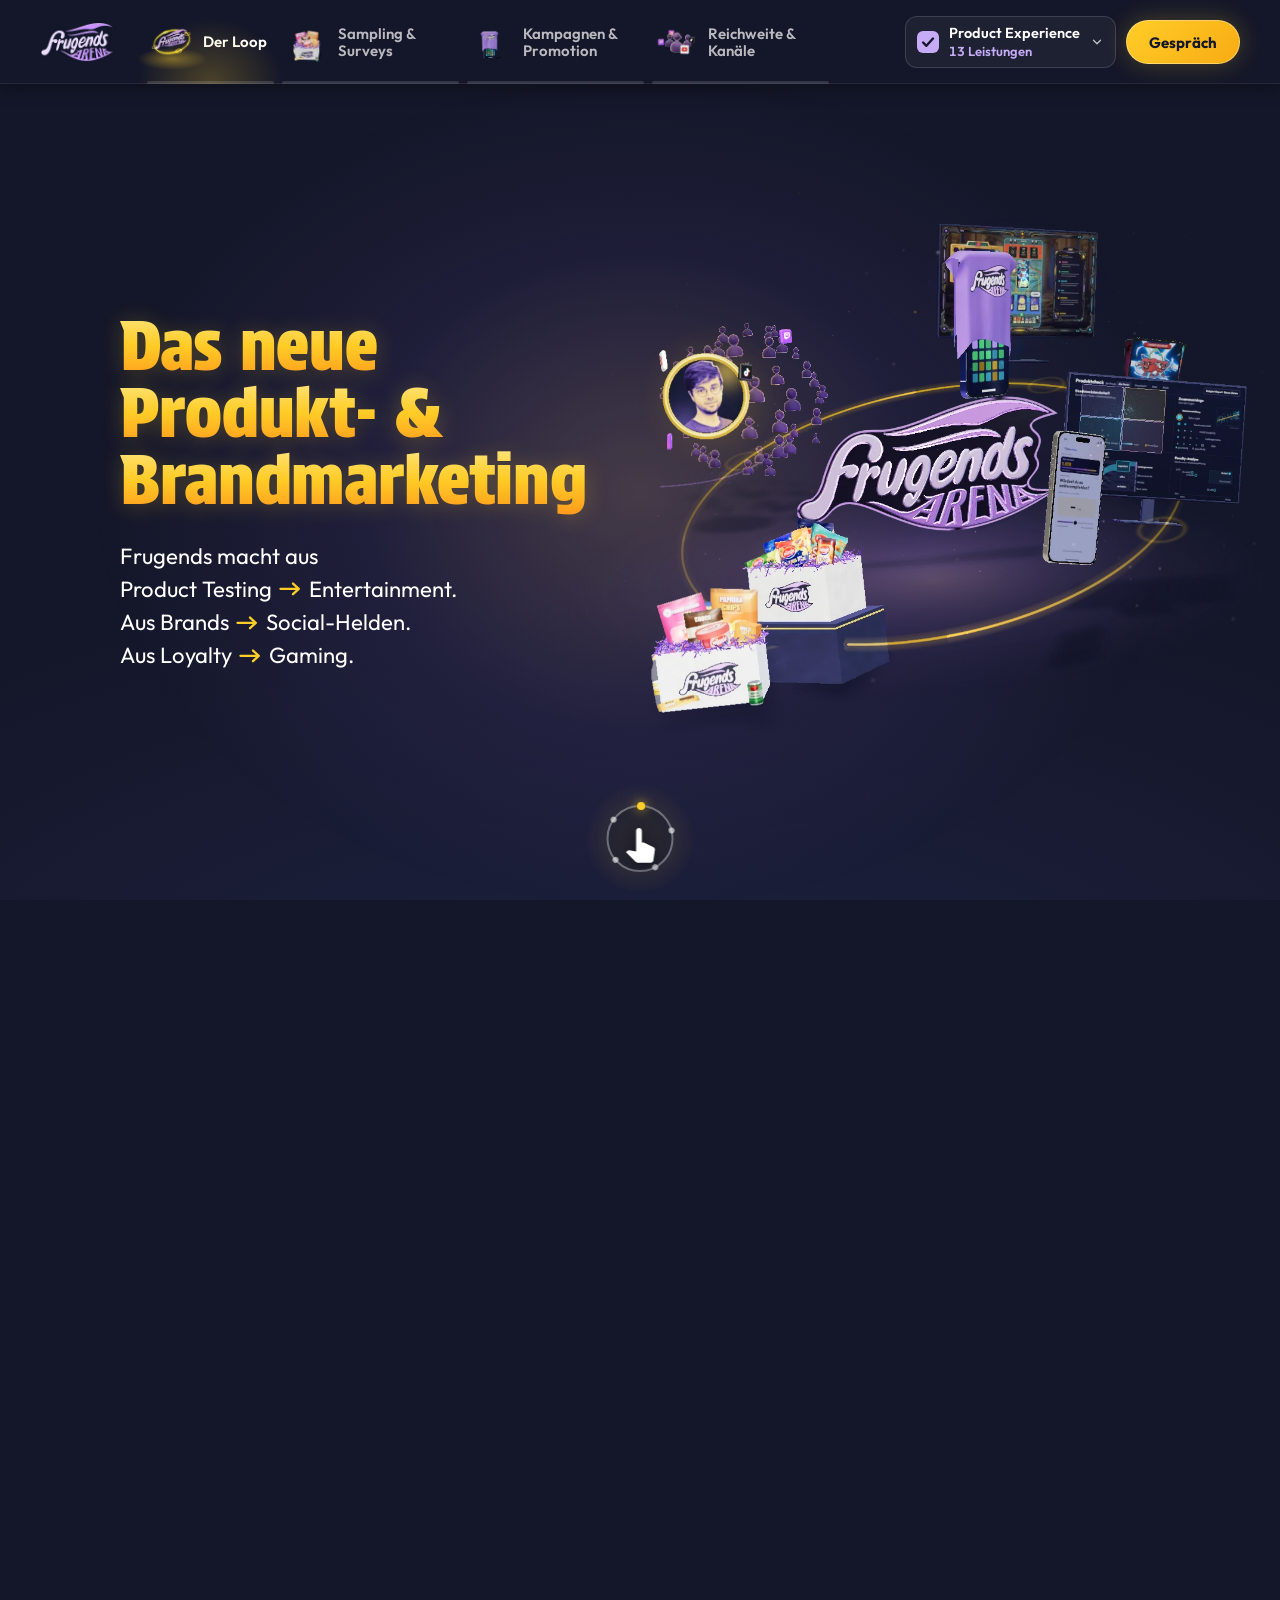
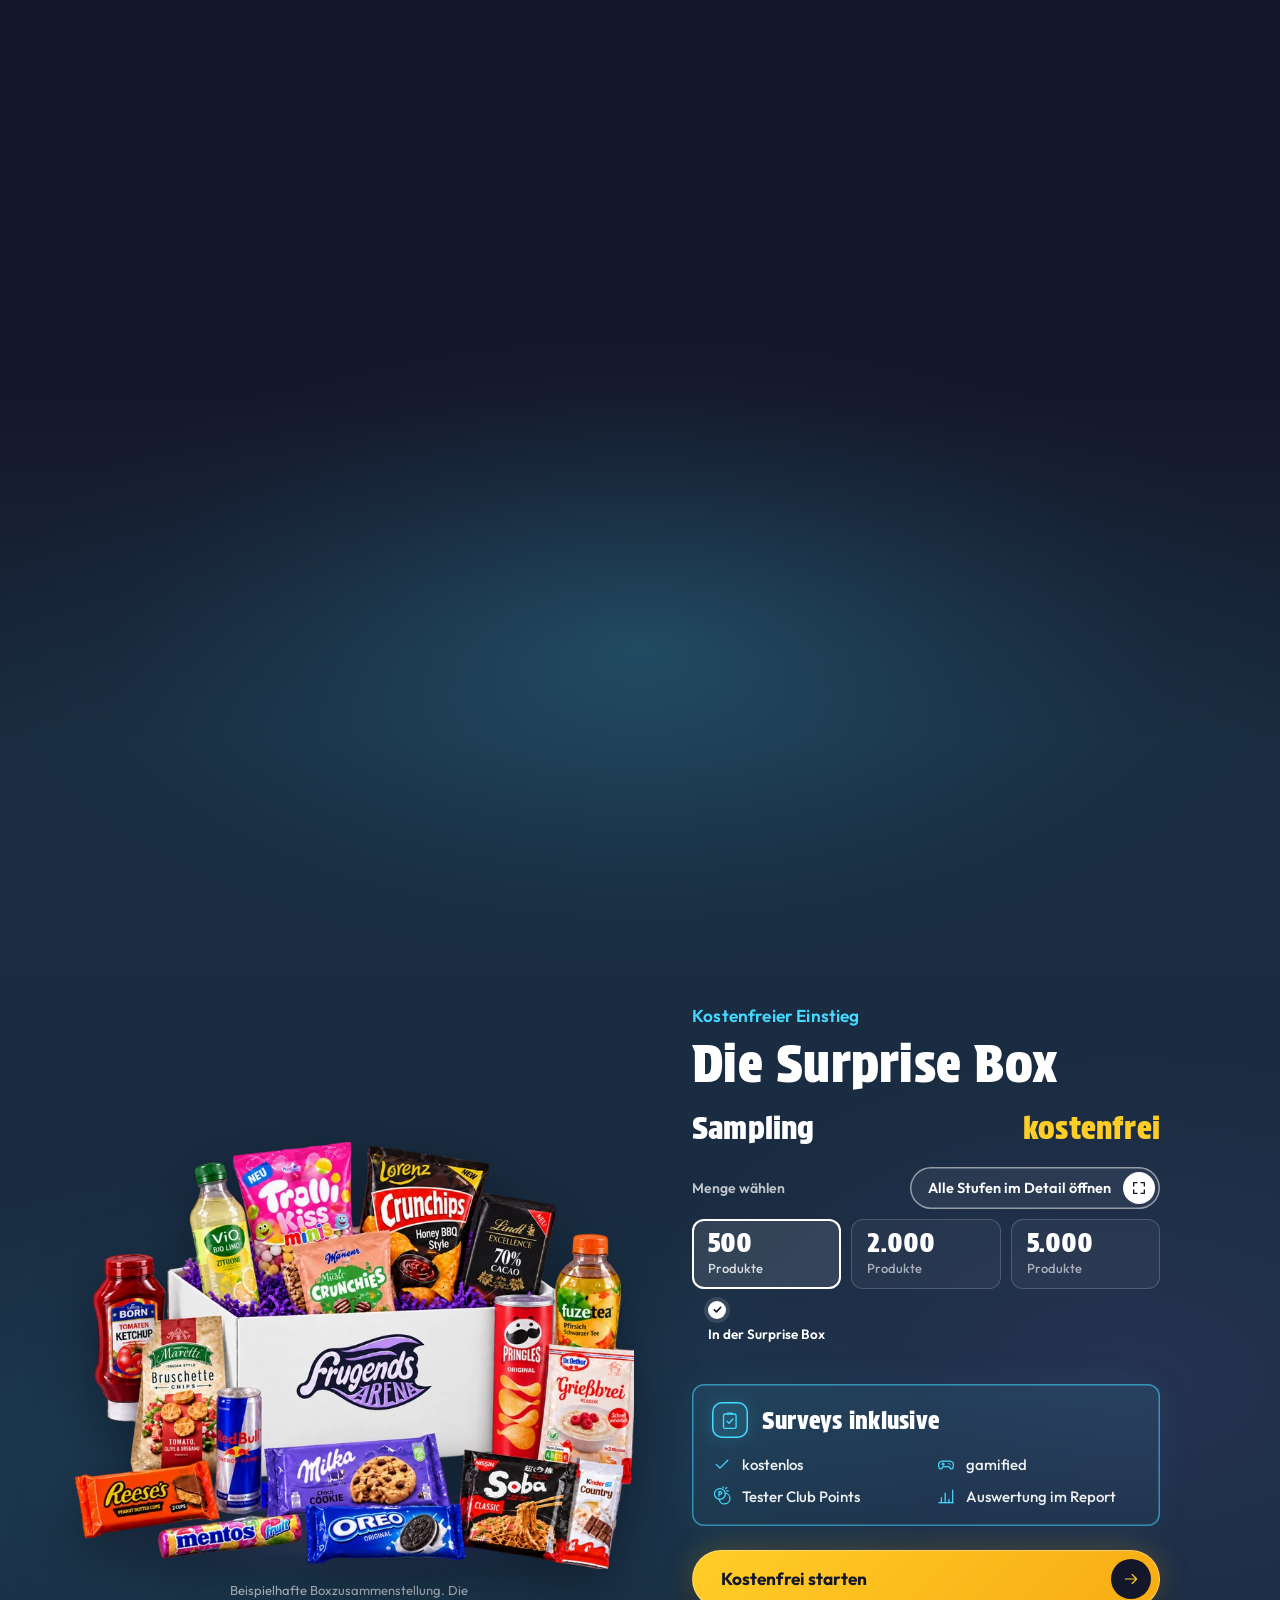
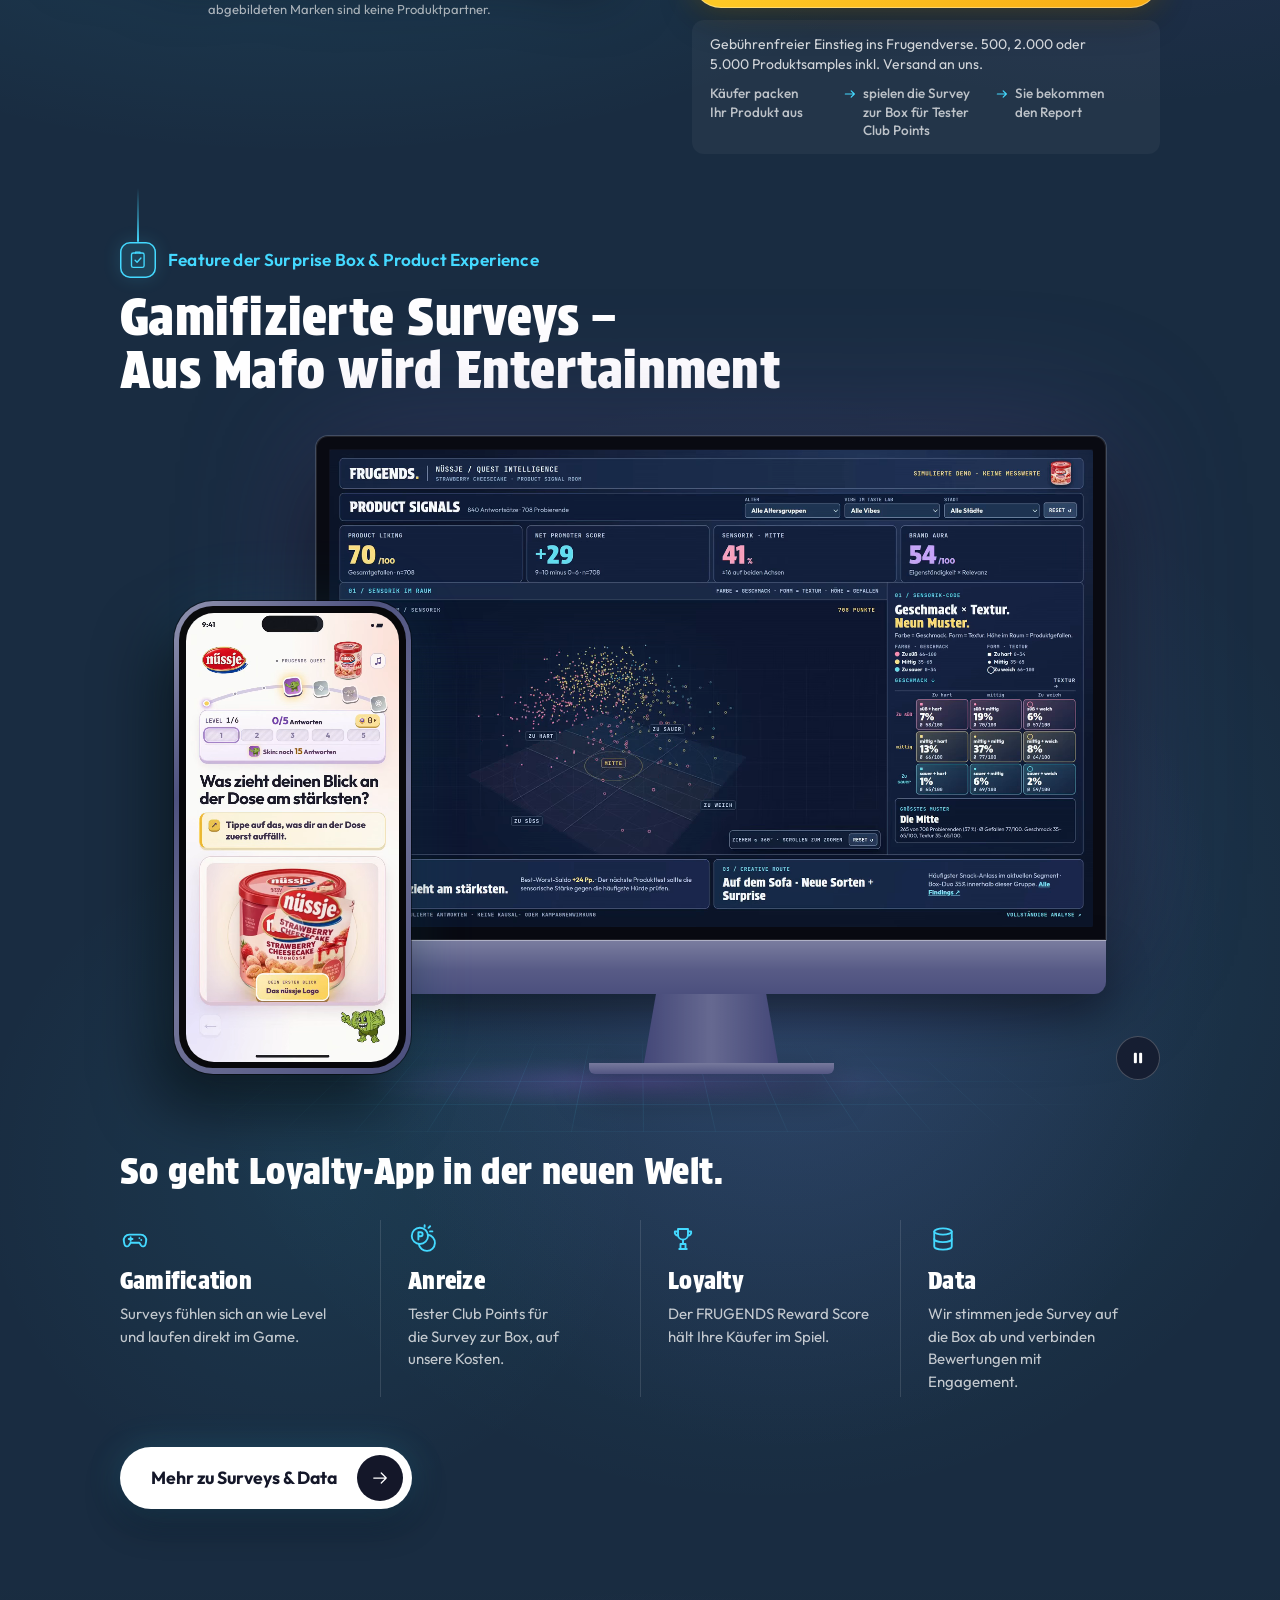
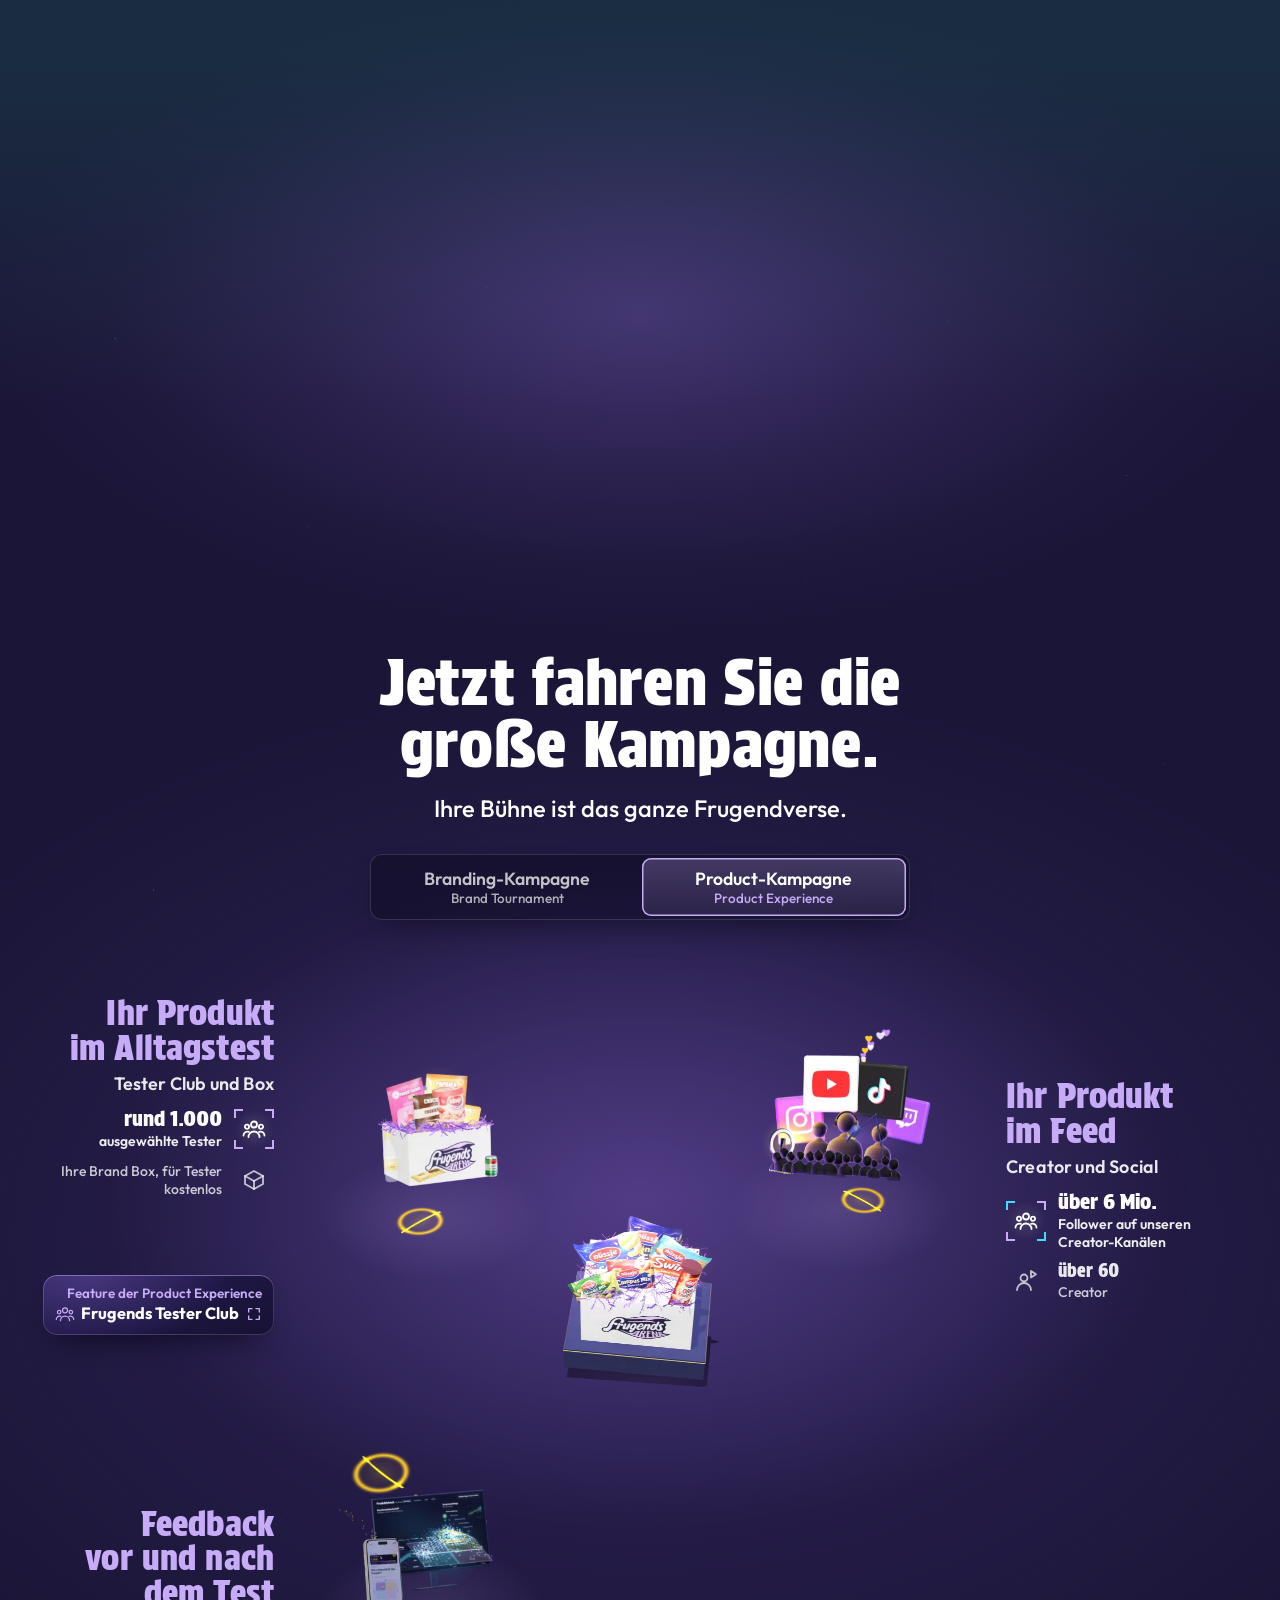
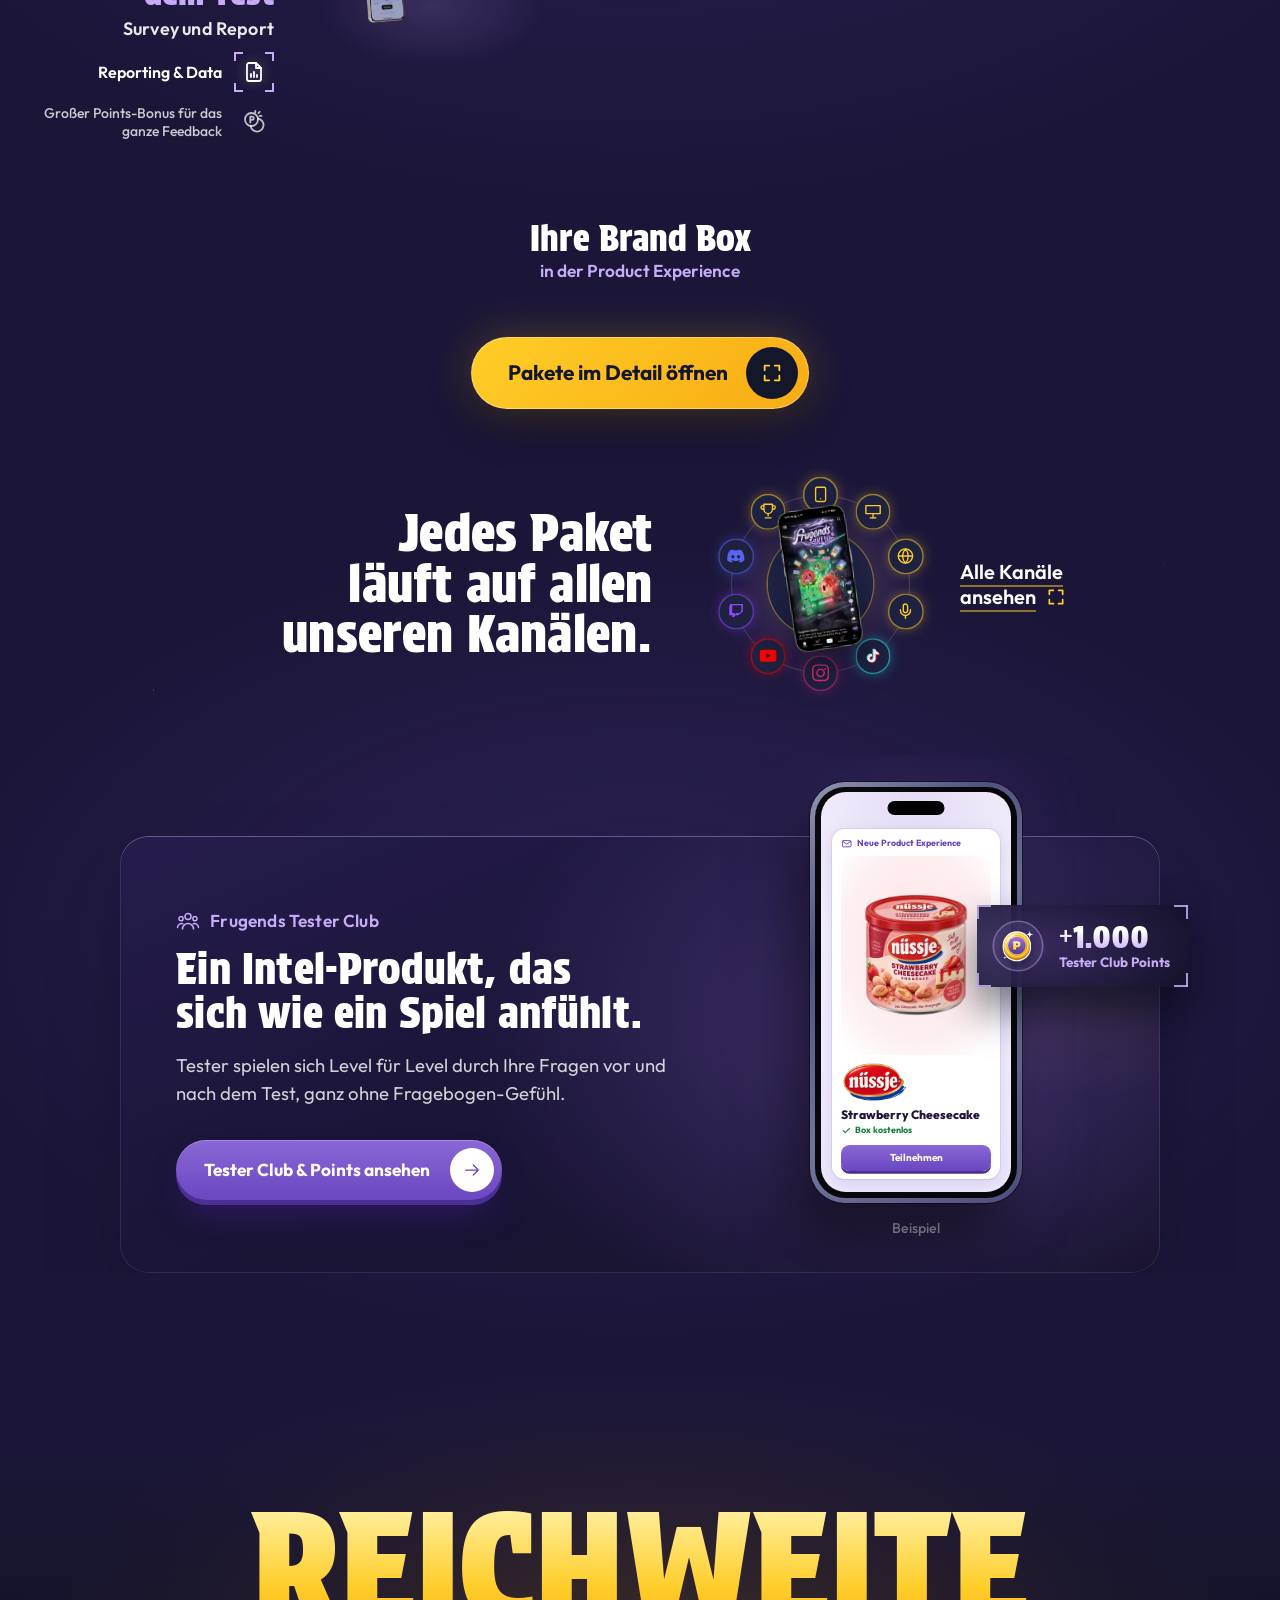
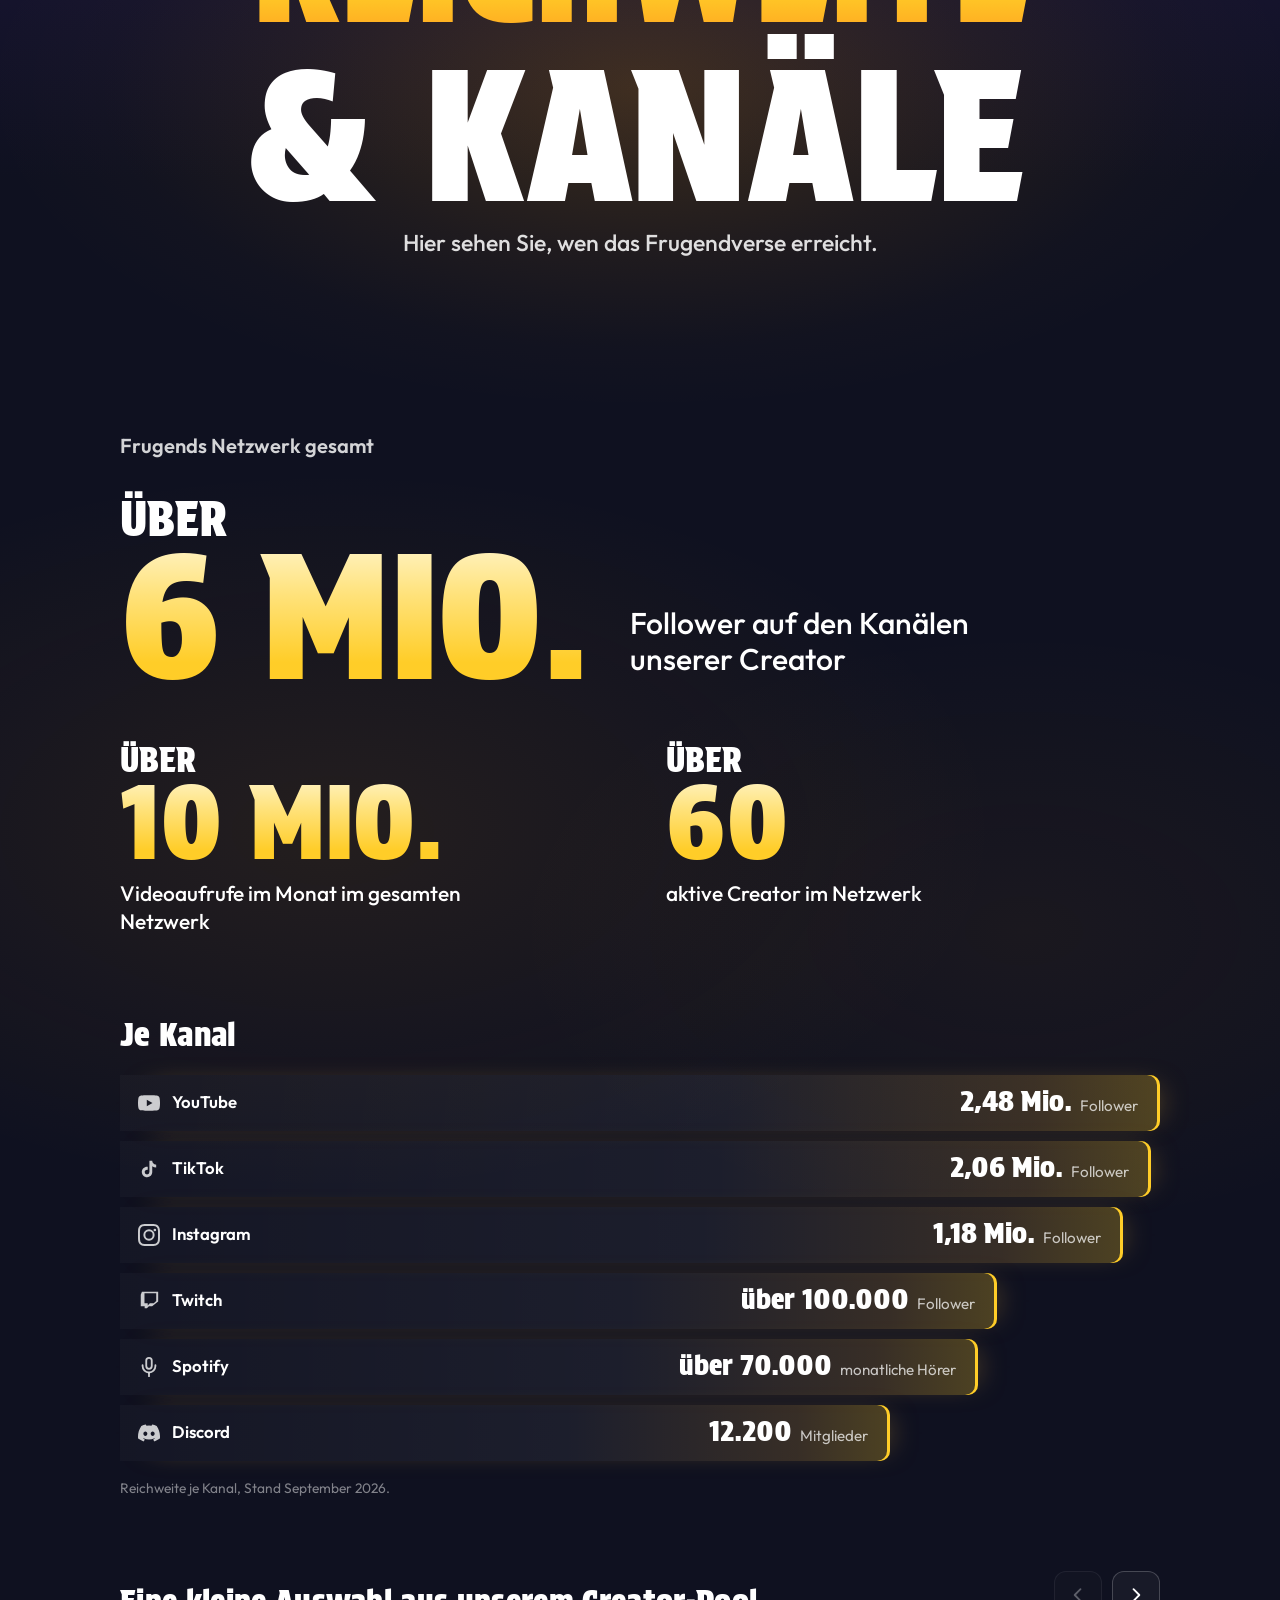
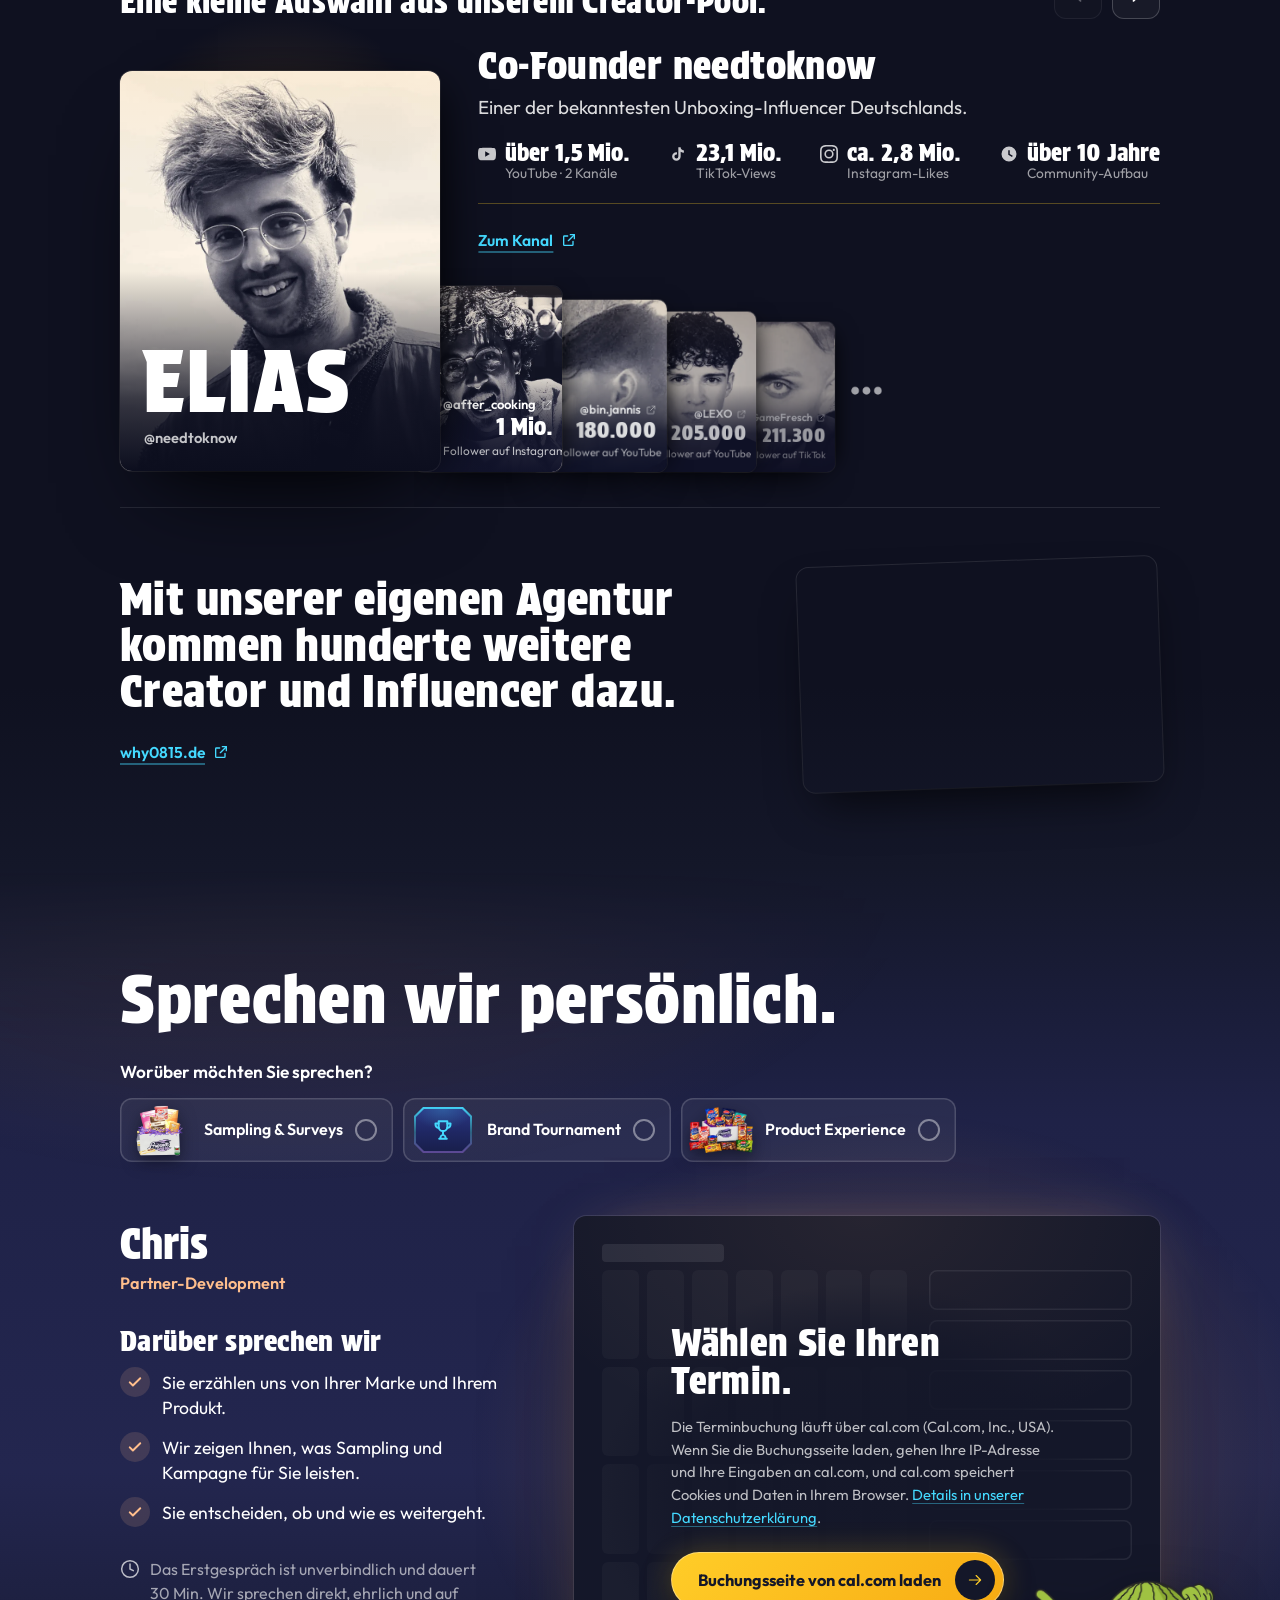
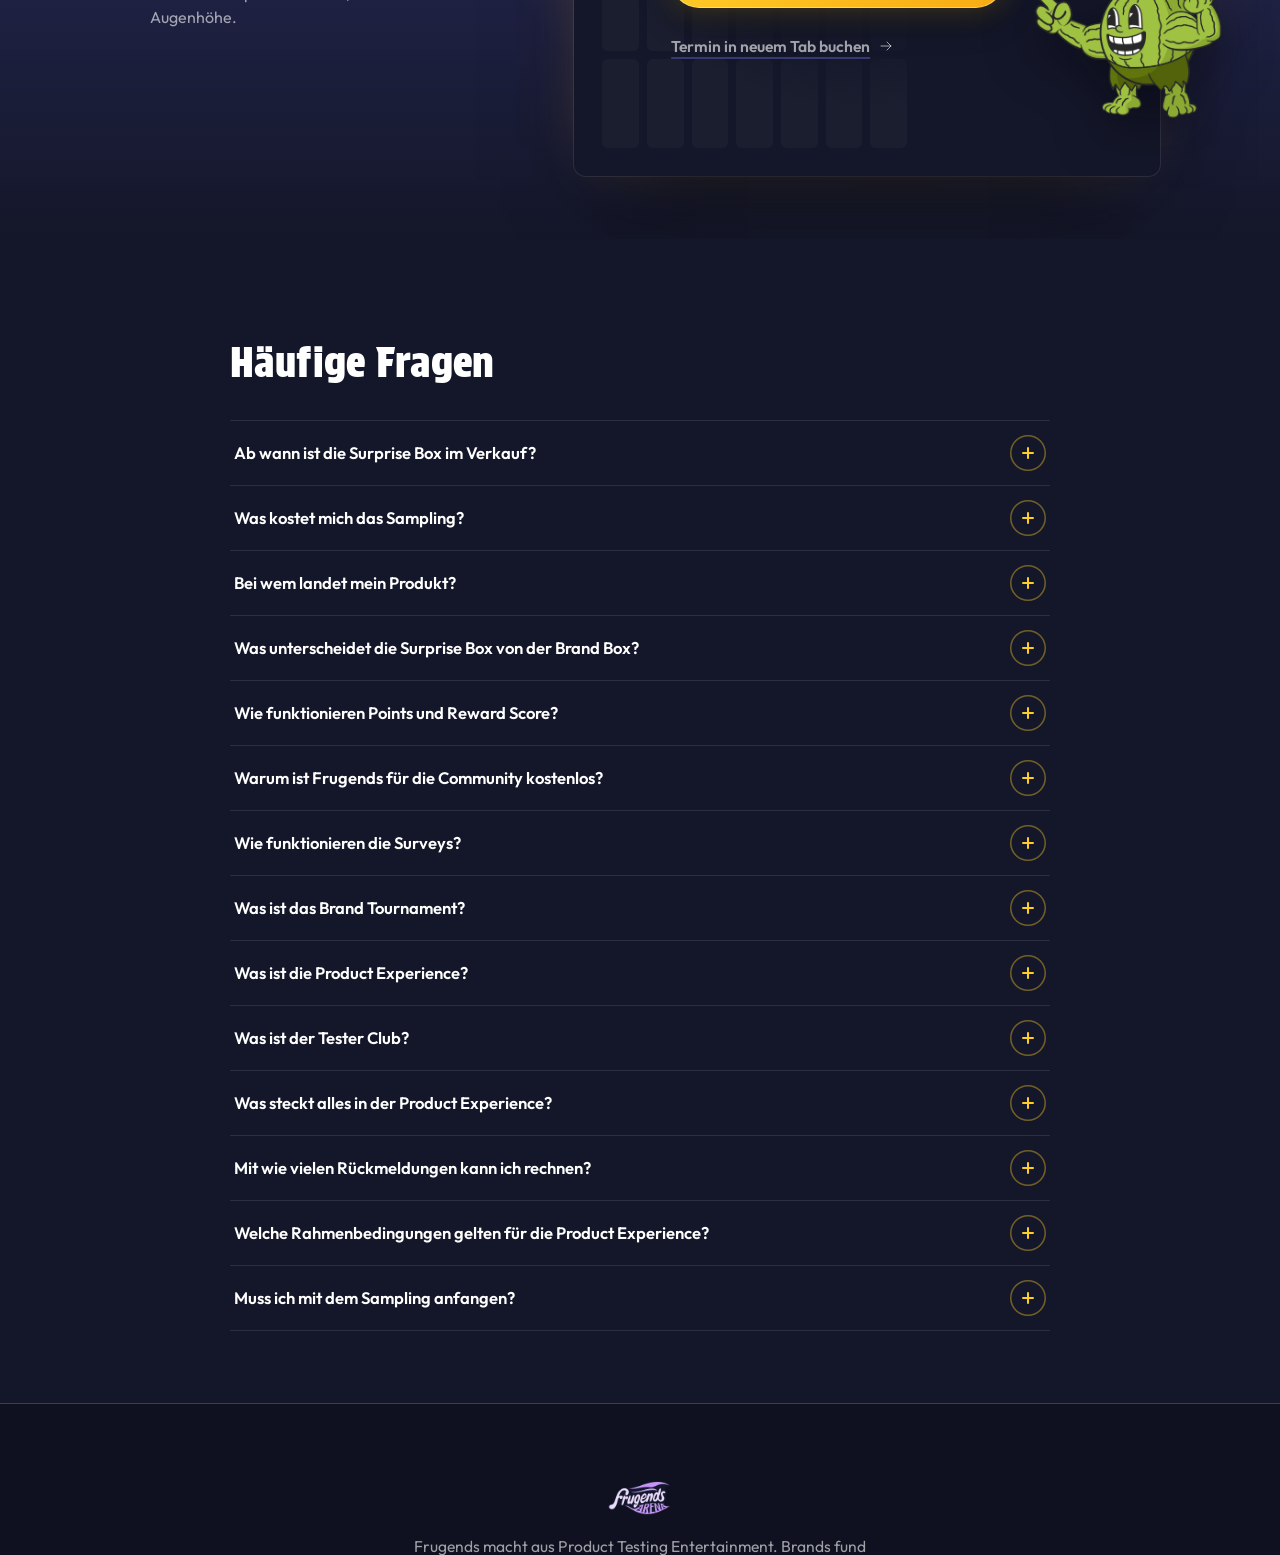
==== commit 335844b7: "Staging: Rondell-Ebenen, Sampling-Stufen, Hero-Wording (8751ed1)" ====
--- a/index.html
+++ b/index.html
@@ -15,14 +15,14 @@
     <link rel="preload" as="font" type="font/woff2" href="./fonts/QGYvz_MVcBeNP4NJtEtq.woff2" crossorigin />
     <link rel="stylesheet" href="./fonts/fonts.css" />
     <link rel="preload" as="image" type="image/webp" href="./img/nav/pillar-stills.webp?v=4" />
-    <script type="module" crossorigin src="./assets/main-DSxzzAPO.js"></script>
+    <script type="module" crossorigin src="./assets/main-DJtNvlEY.js"></script>
     <link rel="modulepreload" crossorigin href="./assets/tokens-CwWiloqu.js">
     <link rel="modulepreload" crossorigin href="./assets/preload-helper-C1FmrZbK.js">
-    <link rel="modulepreload" crossorigin href="./assets/survey-game-C7ww7KOb.js">
+    <link rel="modulepreload" crossorigin href="./assets/survey-game-sPjzvZSz.js">
     <link rel="modulepreload" crossorigin href="./assets/QuestPointsArt-wHniiy-0.js">
     <link rel="stylesheet" crossorigin href="./assets/tokens-D8bRRtXk.css">
     <link rel="stylesheet" crossorigin href="./assets/survey-game-8wFyiuVL.css">
-    <link rel="stylesheet" crossorigin href="./assets/main-Cc0xGy0a.css">
+    <link rel="stylesheet" crossorigin href="./assets/main-vOMjburQ.css">
     <link rel="stylesheet" crossorigin href="./assets/global-BqeLJJLD.css">
 <style>
   /* Staging im claude.ai-Artifact: dunkles Schema für Scrollbalken/Formulare, Nav unter der Safe-Area. */
--- a/assets/main-vOMjburQ.css
+++ b/assets/main-vOMjburQ.css
@@ -0,0 +1 @@
+.kf{--kf-cyan: var(--cyan);--kf-lila: #c6abf6;--kf-blau: #2f7dff;--kf-graphit: rgba(232, 228, 248, .88);--kf-ein: cubic-bezier(.16, 1, .3, 1);position:relative;display:grid;gap:clamp(18px,2vw,26px)}.kf__svgdefs{position:absolute;width:0;height:0;overflow:hidden}.kf__kopf{display:flex;flex-wrap:wrap;align-items:flex-end;justify-content:space-between;gap:10px 24px;min-height:44px}.kf__zurueck{display:inline-flex;align-items:center;gap:8px;min-height:44px;padding:0 4px;border:0;background:none;color:var(--text-primary);font:600 .95rem/1.2 var(--font-body);text-decoration:underline;text-decoration-color:#fff6;text-decoration-thickness:1.5px;text-underline-offset:5px;cursor:pointer}.kf__zurueck-icon{width:18px;height:18px;flex:none;color:var(--kf-graphit)}.kf__zurueck:focus-visible{outline:2px solid var(--gold);outline-offset:3px;border-radius:4px}@media (hover: hover) and (pointer: fine){.kf__zurueck:hover{text-decoration-color:var(--text-primary)}}.kf-pakete{position:relative;display:grid;grid-template-columns:repeat(2,minmax(0,1fr));column-gap:14px;max-width:734px}.kf-pakete[data-art=beide]{padding-bottom:62px}.kf-paket{--ton: var(--kf-cyan);--ton-rgb: 68, 217, 255;position:relative;display:grid;grid-template-columns:26px 42px minmax(0,1fr);grid-template-areas:"box objekt name" "box objekt art";align-items:center;column-gap:12px;row-gap:2px;min-height:72px;padding:10px 14px;border:0;border-radius:var(--radius-md);background:#ffffff09;box-shadow:inset 0 0 0 1.5px #ffffff24;color:var(--text-primary);font:inherit;text-align:left;cursor:pointer;transition:background-color .2s linear,box-shadow .2s linear,transform .14s var(--kf-ein);-webkit-tap-highlight-color:transparent;touch-action:manipulation}.kf-paket--experience{--ton: var(--kf-lila);--ton-rgb: 198, 171, 246}.kf-paket .kf-box{grid-area:box}.kf-paket__objekt{grid-area:objekt;display:grid;place-items:center;height:44px}.kf-paket__objekt img{width:42px;height:auto;filter:drop-shadow(0 6px 8px rgba(5,6,16,.5))}.kf-paket__objekt .kp-banner--mini{--kante: 7px;padding:7px 10px}.kf-paket__objekt .kp-banner--mini .kp-banner__pokal{width:20px;height:20px}.kf-paket__name{grid-area:name;align-self:end;font-family:var(--font-display);font-weight:400;font-size:clamp(1.12rem,1rem + .4vw,1.3rem);line-height:1.02}.kf-paket__art{grid-area:art;align-self:start;font:600 .88rem/1.25 var(--font-body);color:#ffffffb3;transition:color .2s linear}.kf-paket[aria-pressed=true]{background:rgba(var(--ton-rgb),.1);box-shadow:inset 0 0 0 2px var(--ton),0 0 34px -14px var(--ton)}.kf-paket[aria-pressed=true] .kf-paket__art{color:var(--ton)}.kf-paket:active{transform:scale(.985)}.kf-paket:focus-visible{outline:2px solid var(--gold);outline-offset:3px}@media (hover: hover) and (pointer: fine){.kf-paket[aria-pressed=false]:hover{background:#ffffff0f;box-shadow:inset 0 0 0 1.5px rgba(var(--ton-rgb),.7)}}@media (min-width: 901px){.kf-paket{grid-template-columns:26px minmax(0,1fr);grid-template-areas:"box objekt" "name name" "art art";align-items:start;row-gap:6px;min-height:0;padding:14px 16px}.kf-paket .kf-box{align-self:center}.kf-paket__objekt{justify-self:end;height:40px}.kf-paket__objekt img{width:50px}.kf-paket__name{margin-top:4px;font-size:clamp(1.2rem,1.05rem + .35vw,1.4rem)}.kf-pakete__plus{top:calc(50% - 12px)}.kf-pakete[data-art=beide] .kf-pakete__plus{top:calc((100% - 62px)/2 - 12px)}}.kf-paket[data-letztes]{cursor:default}.kf-paket[data-letztes]:active{transform:none}.kf-pakete__plus{position:absolute;left:calc(50% - 12px);top:24px;z-index:1;display:grid;place-items:center;width:24px;height:24px;border-radius:50%;background:#15172c;box-shadow:inset 0 0 0 1.5px #ffffff47;color:#fffc;pointer-events:none;transition:transform .26s var(--kf-ein),box-shadow .2s linear}.kf-pakete__plus svg{width:12px;height:12px}.kf-pakete[data-art=beide] .kf-pakete__plus{background:linear-gradient(135deg,var(--kf-cyan),var(--kf-lila));box-shadow:none;color:#141729;transform:rotate(90deg)}.kf-beide{position:absolute;left:0;right:0;bottom:0;margin:0;padding-top:16px;display:flex;flex-wrap:wrap;align-items:baseline;justify-content:center;gap:2px 10px;font:600 .95rem/1.2 var(--font-body);color:var(--text-primary);text-align:center;opacity:0;visibility:hidden;transform:translateY(-6px);transition:opacity .2s linear,transform .26s var(--kf-ein),visibility 0s linear .26s}.kf-beide:before{content:"";position:absolute;left:18%;right:18%;top:2px;height:10px;border:2px solid transparent;border-top:0;border-radius:0 0 8px 8px;background:linear-gradient(90deg,var(--kf-cyan),var(--kf-lila)) border-box;-webkit-mask:linear-gradient(#000 0 0) padding-box exclude,linear-gradient(#000 0 0);mask:linear-gradient(#000 0 0) padding-box exclude,linear-gradient(#000 0 0)}.kf-beide__name{font-family:var(--font-display);font-weight:400;font-size:1.15rem;line-height:1}.kf-beide__zeile{color:#ffffffc7;font-weight:500}.kf-beide__spaeter{flex-basis:100%;font-size:.86rem;font-weight:500;color:#ffffffa8}.kf-pakete[data-art=beide] .kf-beide{opacity:1;visibility:visible;transform:none;transition:opacity .2s linear,transform .26s var(--kf-ein),visibility 0s}.kf-liste{display:grid;grid-template-columns:minmax(0,1fr);gap:18px}.kf-liste--spalten{grid-template-columns:repeat(2,minmax(0,1fr));align-items:start;gap:clamp(20px,2.4vw,34px)}.kf-spalte{display:grid;gap:clamp(16px,1.8vw,22px);align-content:start;min-width:0}.kf-gruppe{--g-ton: rgba(255, 255, 255, .86);min-width:0;margin:0;padding:10px 6px 6px;border:0;border-radius:var(--radius-md);background:linear-gradient(180deg,#ffffff0b,#ffffff04 70%);box-shadow:inset 0 1px #ffffff12,inset 0 2px 0 -.5px var(--g-linie, rgba(255, 255, 255, .12))}.kf-gruppe--turnier{--g-ton: var(--kf-cyan);--g-linie: rgba(68, 217, 255, .55);--tinte: var(--kf-cyan)}.kf-gruppe--tester{--g-ton: var(--kf-lila);--g-linie: rgba(198, 171, 246, .6);--tinte: var(--kf-lila)}.kf-gruppe--beide{--g-ton: rgba(255, 255, 255, .92);--g-linie: rgba(170, 190, 250, .5);--tinte: linear-gradient(135deg, var(--kf-cyan), var(--kf-lila))}.kf-gruppe[data-im-setup=false] .kf-gruppe__name{opacity:.72}.kf-gruppe>legend{float:left}.kf-gruppe>legend+*{clear:both}.kf-gruppe__titel{display:flex;align-items:center;gap:10px;width:100%;margin:0 0 4px;padding:0 12px 8px;border-bottom:1px solid rgba(255,255,255,.08);font:600 1rem/1.3 var(--font-body);color:var(--g-ton)}.kf-gruppe__vorschlag{display:inline-flex;align-items:center;gap:5px;margin-left:auto;font-weight:500;font-size:.88rem;color:var(--kf-graphit)}.kf-gruppe__zeichen{width:19px;height:19px;flex:none}.kf-gruppe__zahl{margin-left:auto;font-weight:600;font-size:.9rem;color:#ffffffa8;font-variant-numeric:tabular-nums}.kf-gruppe__vorschlag+.kf-gruppe__zahl{margin-left:10px;padding-left:10px;border-left:1px solid rgba(255,255,255,.16)}.kf-gruppe__liste{display:grid;gap:1px;margin:0;padding:0;list-style:none}.kf-gruppe__link{margin:4px 0 2px 12px}.kf-zeile{--ton: rgba(255, 255, 255, .9);--tinte: linear-gradient(135deg, var(--kf-cyan), var(--kf-lila));position:relative;display:grid;grid-template-columns:26px minmax(0,1fr);align-items:center;column-gap:12px;min-height:48px;padding:7px 12px;border-radius:10px;color:#ffffffbd;font:500 .98rem/1.34 var(--font-body);cursor:pointer;transition:background-color .16s linear,color .16s linear;-webkit-tap-highlight-color:transparent;touch-action:manipulation}@media (hover: hover) and (pointer: fine){.kf-zeile{min-height:44px;padding-block:6px}}.kf-zeile{grid-template-columns:26px minmax(0,1fr) auto}.kf-zeile[data-zustand=vorschlag],.kf-zeile[data-zustand=hinzugefuegt],.kf-zeile[data-zustand=fest]{color:var(--text-primary)}.kf-zeile[data-zustand=entfernt] .kf-zeile__name{text-decoration:line-through;text-decoration-thickness:1.5px;text-decoration-color:#ffffff8c}.kf-zeile[data-zustand=entfernt] .kf-zeile__label{opacity:.62}.kf-zeile[data-kind]{margin-left:22px}.kf-zeile[data-kind]:after{content:"";position:absolute;left:-10px;top:6px;bottom:6px;width:1.5px;border-radius:1px;background:#ffffff29}.kf-zeile[data-kind] .kf-zeile__input{left:12px}.kf-zeile{isolation:isolate}.kf-zeile:before{content:"";position:absolute;top:0;right:0;bottom:0;left:0;z-index:-1;border-radius:inherit;background:var(--tinte);opacity:0;transition:opacity .2s linear}.kf-zeile:before{background:#fff}.kf-zeile[data-zustand=hinzugefuegt]:before{opacity:.07}.kf-zeile__wort{align-self:center;justify-self:end;padding-left:8px;font:600 .8rem/1.2 var(--font-body);white-space:nowrap}.kf-zeile__wort--plus{color:#fff}.kf-zeile__wort--minus{color:#ffffffb3}.kf-zeile__name{display:block}.kf-zeile__input{position:absolute;left:12px;top:50%;width:26px;height:26px;margin:-13px 0 0;opacity:0;cursor:pointer}.kf-zeile:has(.kf-zeile__input:focus-visible){outline:2px solid var(--gold);outline-offset:2px}@media (hover: hover) and (pointer: fine){.kf-zeile:hover{background:#ffffff0d}.kf-zeile[data-zustand=leer]:hover .kf-box__rahmen,.kf-zeile[data-zustand=entfernt]:hover .kf-box__rahmen{border-color:#ffffffd9}}.kf-zeile:active .kf-box{transform:scale(.86)}.kf-zeile__label{display:grid;gap:0}.kf-zeile__zusatz{font-size:.82rem;font-weight:500;line-height:1.28;color:#ffffffa8}.kf-zeile--fest{cursor:default}.kf-status{display:grid;gap:8px;margin-top:-4px}.kf-status__satz{margin:0;font:600 1rem/1.4 var(--font-body);color:var(--text-primary)}.kf-legende{display:flex;flex-wrap:wrap;gap:6px 20px;margin:0;font:500 .86rem/1.2 var(--font-body);color:#fffc}.kf-legende__eintrag{--tinte: linear-gradient(135deg, var(--kf-cyan), var(--kf-lila));display:inline-flex;align-items:center;gap:8px}.kf-legende__eintrag .kf-box{width:18px;height:18px}.kf-legende__eintrag .kf-box__rahmen,.kf-legende__eintrag .kf-box__fuellung{border-radius:5px}.kf-status__abweichung{display:flex;flex-wrap:wrap;align-items:center;gap:6px 18px;margin:0;font:600 .9rem/1.3 var(--font-body);color:#fff}.kf-summe__abweichung{color:#fff}.kf-box{position:relative;display:block;width:26px;height:26px;flex:none;transition:transform .14s var(--kf-ein)}.kf-box__rahmen,.kf-box__fuellung{position:absolute;top:0;right:0;bottom:0;left:0;border-radius:7px}.kf-box__rahmen{border:1.5px solid rgba(255,255,255,.42);transition:border-color .16s linear,opacity .16s linear}.kf-box__fuellung{background:var(--tinte, var(--kf-cyan));opacity:0;transform:scale(.6);transition:opacity .14s linear,transform .26s cubic-bezier(.34,1.5,.64,1)}.kf-box__tinte,.kf-box__bleistift{position:absolute;top:0;right:0;bottom:0;left:0;width:100%;height:100%;pointer-events:none}.kf-box__tinte{color:#141729;clip-path:inset(0 100% 0 0);transition:clip-path .12s linear}.kf-box__bleistift{overflow:visible;color:var(--kf-graphit);opacity:0;transition:opacity .16s linear}[data-zustand=vorschlag]>.kf-box .kf-box__rahmen,.kf-box--tinte .kf-box__rahmen{opacity:0}[data-zustand=vorschlag]>.kf-box .kf-box__fuellung,.kf-box--tinte .kf-box__fuellung{opacity:1;transform:none}[data-zustand=vorschlag]>.kf-box .kf-box__tinte,.kf-box--tinte .kf-box__tinte{clip-path:inset(0 0 0 0);transition:clip-path .24s var(--kf-ein) 60ms}[data-zustand=hinzugefuegt]>.kf-box .kf-box__rahmen{opacity:0}[data-zustand=hinzugefuegt]>.kf-box .kf-box__fuellung{opacity:1;transform:none;background:#fff}[data-zustand=hinzugefuegt]>.kf-box .kf-box__tinte{clip-path:inset(0 0 0 0);transition:clip-path .24s var(--kf-ein) 60ms}[data-zustand=entfernt]>.kf-box .kf-box__rahmen{border-style:dashed;border-color:#ffffffb3}.kf-box__bleistift{display:none}.kf-paket .kf-box{--tinte: var(--ton)}.kf-paket[aria-pressed=true] .kf-box__rahmen{opacity:0}.kf-paket[aria-pressed=true] .kf-box__fuellung{opacity:1;transform:none}.kf-paket[aria-pressed=true] .kf-box__tinte{clip-path:inset(0 0 0 0);transition:clip-path .24s var(--kf-ein) 60ms}.kf-box--fest .kf-box__rahmen{opacity:0}.kf-box--fest .kf-box__fuellung{opacity:1;transform:none;background:linear-gradient(135deg,var(--kf-cyan),var(--kf-lila))}.kf-box--fest .kf-box__tinte{clip-path:inset(0 0 0 0);transition:none}.kf-summe{position:sticky;bottom:calc(-1*max(28px,calc(env(safe-area-inset-bottom,0px) + 20px)));z-index:2;display:grid;grid-template-columns:minmax(0,1fr) auto;align-items:center;gap:8px 28px;margin:2px calc(-1*clamp(14px,2vw,24px)) 0;padding:12px clamp(14px,2vw,24px) max(12px,calc(env(safe-area-inset-bottom,0px) + 8px));border-radius:var(--radius-md) var(--radius-md) 0 0;background:var(--bg-sink, #0f1120);box-shadow:0 -1px #ffffff14,0 -18px 30px -12px #050610cc}.kf-summe__setup{display:grid;gap:2px;margin:0}.kf-summe__paket{font-family:var(--font-display);font-weight:400;font-size:clamp(1.25rem,1.05rem + .6vw,1.6rem);line-height:1;color:var(--text-primary)}.kf-summe__zahl{font:600 .98rem/1.3 var(--font-body);color:#ffffffc7;font-variant-numeric:tabular-nums}.kf-summe__beitrag{font-weight:500;color:#ffffffb3}.kf-summe__cta{justify-self:end}.kf-rahmen{--ton: var(--kp-lila, #c6abf6);display:grid;gap:12px;max-width:980px}.kf-rahmen .kp-detail__hinweis{max-width:70ch}@media (max-width: 720px){.kf-summe{bottom:calc(-1*max(20px,calc(env(safe-area-inset-bottom,0px) + 14px)))}}@media (max-width: 620px){.kf__kopf{flex-wrap:nowrap;align-items:center}.kf__zurueck{flex:none;max-width:9.2em;padding:0;font-size:.84rem;line-height:1.15;text-align:right;text-underline-offset:3px}.kf__zurueck-icon{display:none}.kf-pakete{column-gap:10px}.kf-pakete[data-art=beide]{padding-bottom:76px}.kf-pakete__plus{top:calc(50% - 12px)}.kf-pakete[data-art=beide] .kf-pakete__plus{top:calc((100% - 76px)/2 - 12px)}.kf-paket{grid-template-columns:22px minmax(0,1fr);grid-template-areas:"box objekt" "name name" "art art";align-items:start;row-gap:6px;min-height:0;padding:12px}.kf-paket{row-gap:4px}.kf-paket .kf-box{width:22px;height:22px;align-self:center}.kf-paket__objekt{justify-self:end;height:30px}.kf-paket__objekt img{width:40px}.kf-paket__name{font-size:1.12rem}.kf-paket__art{font-size:.84rem}.kf-beide{flex-direction:column;align-items:center;gap:2px;font-size:.86rem}.kf-beide__spaeter{flex-basis:auto;font-size:.8rem}.kf-beide:before{left:22%;right:22%}.kf{gap:14px}.kf-liste{gap:12px}.kf-gruppe{padding:10px 2px 3px}.kf-gruppe__titel{padding:0 10px 7px}.kf-zeile{min-height:44px;padding:5px 8px;column-gap:10px;font-size:.94rem;line-height:1.3}.kf-gruppe__vorschlag{font-size:.84rem}.kf-gruppe__zeichen{width:18px;height:18px}.kf-zeile__input{left:8px}.kf-zeile__zusatz{font-size:.8rem;line-height:1.22}.kf-gruppe__link{margin-top:4px;margin-bottom:2px}.kf-gruppe__link{margin-left:10px}.kf-summe{gap:12px;padding-top:9px;padding-bottom:max(9px,calc(env(safe-area-inset-bottom,0px) + 6px))}.kf-summe__paket{font-size:1.02rem}.kf-summe__zahl{font-size:.8rem;line-height:1.25}.kf-rahmen .kp-rahmen{grid-template-columns:repeat(3,minmax(0,1fr));gap:10px}.kf-rahmen .kp-rahmen__label{font-size:.8rem;line-height:1.32}.kf-rahmen .kp-rahmen__wert{font-size:1.08rem}.kf-summe__cta.p-cta{min-height:52px;max-width:214px;padding:6px 6px 6px 16px;font-size:.9rem;line-height:1.15}.kf-summe__cta .p-cta__icon{width:34px;height:34px}}@media (prefers-reduced-motion: reduce){.kf-paket,.kf-box,.kf-box__rahmen,.kf-box__fuellung,.kf-box__tinte,.kf-box__bleistift,.kf-pakete__plus,.kf-beide,.kf-zeile,.kf-zeile:before{transition:none!important}.kf-zeile:active .kf-box,.kf-paket:active{transform:none}}.kps{--kps-cyan: var(--cyan);--kps-lila: #c6abf6;--kps-ton: var(--kps-lila);--kps-tinte: var(--kps-lila);--kps-grund: #1b1e3b;--kps-ein: cubic-bezier(.16, 1, .3, 1);--kf-cyan: var(--cyan);--kf-lila: #c6abf6;--kf-graphit: rgba(236, 233, 250, .92);--kf-ein: cubic-bezier(.16, 1, .3, 1);position:relative;flex:none;align-self:center;color:var(--text-primary);font-family:var(--font-body);transition:opacity .22s linear,visibility 0s}.kps[data-art=tournament]{--kps-ton: var(--kps-cyan);--kps-tinte: var(--kps-cyan)}.kps[data-art=beide]{--kps-ton: color-mix(in srgb, var(--kps-cyan) 50%, var(--kps-lila));--kps-tinte: linear-gradient(135deg, var(--kps-cyan), var(--kps-lila))}.kps[data-sicht=aus]{opacity:0;visibility:hidden;pointer-events:none;transition:none}.kps__knopf{display:grid;grid-template-columns:22px auto 14px;align-items:center;column-gap:10px;min-height:52px;padding:6px 12px;border:0;border-radius:var(--radius-md);background:#ffffff0b;box-shadow:inset 0 0 0 1px #ffffff24;color:inherit;font:inherit;text-align:left;cursor:pointer;transition:background-color .16s linear,box-shadow .16s linear,transform .14s var(--kps-ein);-webkit-tap-highlight-color:transparent;touch-action:manipulation}.kps__knopf .kf-box{--tinte: var(--kps-tinte);width:22px;height:22px}.kps__knopf .kf-box__rahmen,.kps__knopf .kf-box__fuellung{border-radius:6px}.kps__text{display:grid;min-width:0}.kps__paket{font-weight:600;font-size:.906rem;line-height:1.2;color:var(--text-primary);white-space:nowrap}.kps__zahl{font-weight:600;font-size:.8125rem;line-height:1.25;color:var(--kps-ton);font-variant-numeric:tabular-nums;white-space:nowrap}.kps__pfeil{width:14px;height:14px;color:#ffffffb8;transition:transform .22s var(--kps-ein)}.kps[data-offen=true] .kps__knopf{background:#ffffff14;box-shadow:inset 0 0 0 1.5px var(--kps-cyan)}.kps[data-art=experience][data-offen=true] .kps__knopf{box-shadow:inset 0 0 0 1.5px var(--kps-lila)}.kps[data-offen=true] .kps__pfeil{transform:rotate(180deg)}.kps__knopf:active{transform:scale(.985)}.kps__knopf:focus-visible{outline:2px solid var(--gold);outline-offset:3px}@media (hover: hover) and (pointer: fine){.kps__knopf:hover{background:#ffffff14}}.kps__panel{position:absolute;right:0;top:calc(100% + 16px);width:384px;max-height:calc(100vh - var(--chrome-height, 84px) - 24px);overflow-y:auto;overscroll-behavior:contain;display:grid;gap:14px;padding:18px 18px 16px;border-radius:4px 4px var(--radius-md) var(--radius-md);background:var(--kps-grund);box-shadow:inset 0 0 0 1px #ffffff1f,inset 0 2px 0 0 var(--kps-ton),0 28px 60px -16px #050610e6;opacity:0;visibility:hidden;clip-path:inset(0 0 100% 0);transition:clip-path .16s cubic-bezier(.4,0,1,1),opacity .14s linear,visibility 0s linear .16s}.kps[data-art=beide] .kps__panel{box-shadow:inset 0 0 0 1px #ffffff1f,0 28px 60px -16px #050610e6;background:linear-gradient(90deg,var(--kps-cyan),var(--kps-lila)) top / 100% 2px no-repeat,var(--kps-grund)}.kps[data-offen=true] .kps__panel{opacity:1;visibility:visible;clip-path:inset(0 -40px -60px -40px);transition:clip-path .22s var(--kps-ein),opacity .12s linear,visibility 0s}.kps__kopf{display:grid;gap:2px;margin:0}.kps__titel{font:500 .8125rem/1.2 var(--font-body);color:#ffffffb3}.kps__panelpaket{font-family:var(--font-display);font-weight:400;font-size:1.35rem;line-height:1.05}.kps__art{display:flex;justify-content:space-between;gap:12px;margin:0;font:600 .95rem/1.3 var(--font-body);color:var(--kps-ton)}.kps__art-zahl{color:#fffc;font-variant-numeric:tabular-nums}.kps__liste{display:grid;gap:6px;margin:0;padding:0;list-style:none}.kps__punkt{display:grid;grid-template-columns:18px minmax(0,1fr);align-items:start;column-gap:10px;font:500 .88rem/1.35 var(--font-body);color:#ffffffeb}.kps__punkt .kf-box{width:18px;height:18px;margin-top:1px}.kps__punkt .kf-box__rahmen,.kps__punkt .kf-box__fuellung{border-radius:5px}.kps__punkt[data-paket=tournament] .kf-box{--tinte: var(--kps-cyan)}.kps__punkt[data-paket=experience] .kf-box{--tinte: var(--kps-lila)}.kps__punkt[data-paket=beide] .kf-box{--tinte: linear-gradient(135deg, var(--kps-cyan), var(--kps-lila))}.kps__aktionen{display:grid;gap:8px;padding-top:12px;border-top:1px solid rgba(255,255,255,.1)}.kps__anpassen{justify-self:start;min-height:44px;padding:0;border:0;background:none;color:var(--text-primary);font:600 .98rem/1.2 var(--font-body);text-decoration:underline;text-decoration-color:var(--kps-ton);text-decoration-thickness:2px;text-underline-offset:5px;cursor:pointer}.kps__anpassen:focus-visible{outline:2px solid var(--gold);outline-offset:3px;border-radius:4px}.kps__cta.p-cta{width:100%;justify-content:space-between;min-height:52px;padding-left:20px;font-size:.98rem}.kps__cta .p-cta__icon{width:36px;height:36px}@media (max-width: 1199px){.kps__knopf{position:relative;grid-template-columns:18px auto 12px;column-gap:8px;min-height:40px;padding:3px 10px 3px 9px;border-radius:10px}.kps__knopf:after{content:"";position:absolute;top:-2px;right:0;bottom:-2px;left:0}.kps__knopf .kf-box{width:18px;height:18px}.kps__knopf .kf-box__rahmen,.kps__knopf .kf-box__fuellung{border-radius:5px}.kps__paket{font-size:.8125rem;line-height:1.12}.kps__zahl{font-size:.78rem;line-height:1.15}.kps__pfeil{width:12px;height:12px}.kps__panel{position:fixed;left:auto;right:max(12px,env(safe-area-inset-right,0px));top:calc(var(--chrome-height) + 6px);width:min(400px,calc(100vw - 24px));max-height:calc(100vh - var(--chrome-height) - 18px);max-height:calc(100dvh - var(--chrome-height) - 18px);border-radius:var(--radius-md)}}@media (min-width: 1000px) and (max-width: 1199px){.kps__paket{display:none}.kps__zahl{font-size:.875rem;color:var(--text-primary)}}@media (max-width: 599px){.kps[data-sicht=aus],.kps__paket{display:none}.kps__zahl{font-size:.84rem;line-height:1.2;color:var(--text-primary)}.kps__knopf{column-gap:7px;padding:3px 9px 3px 8px}}@media (max-width: 409px){.kps__knopf{grid-template-columns:18px auto}.kps__pfeil{display:none}}@media (prefers-reduced-motion: reduce){.kps,.kps[data-sicht=aus],.kps__knopf,.kps__pfeil,.kps__panel,.kps[data-offen=true] .kps__panel{transition:none!important}.kps__knopf:active{transform:none}}.auftakt{--licht-rgb: 68, 217, 255;--licht-a: .2;--welt-von: var(--bg-deep);--welt-zu: var(--welt-sampling);position:relative;isolation:isolate;overflow:hidden;display:grid;place-items:center;align-content:center;height:var(--auftakt-h);padding-inline:var(--container-pad);text-align:center;background:linear-gradient(180deg,var(--welt-von) 0%,var(--welt-von) 10%,var(--welt-zu) 64%,var(--welt-zu) 100%)}.auftakt--kampagnen{--licht-rgb: 124, 92, 191;--licht-a: .42;--welt-von: var(--welt-sampling);--welt-zu: var(--welt-kampagnen)}.auftakt--reichweite{--licht-rgb: 245, 158, 11;--licht-a: .2;--welt-von: var(--welt-kampagnen);--welt-zu: var(--welt-reichweite)}.auftakt__licht{position:absolute;left:50%;top:50%;z-index:-2;width:min(1320px,150vw);height:100%;transform:translate(-50%,-50%);background:radial-gradient(closest-side,rgba(var(--licht-rgb),var(--licht-a)),rgba(var(--licht-rgb),calc(var(--licht-a) * .36)) 52%,rgba(var(--licht-rgb),calc(var(--licht-a) * .08)) 80%,transparent 100%);pointer-events:none}.auftakt__sterne{position:absolute;top:34%;right:0;bottom:0;left:0;z-index:-2;opacity:.6;pointer-events:none;background-image:radial-gradient(1.4px 1.4px at 9% 30%,rgba(255,255,255,.7),transparent 60%),radial-gradient(1px 1px at 24% 74%,rgba(255,255,255,.5),transparent 60%),radial-gradient(1.6px 1.6px at 38% 18%,rgba(198,171,246,.8),transparent 60%),radial-gradient(1px 1px at 63% 86%,rgba(255,255,255,.55),transparent 60%),radial-gradient(1.3px 1.3px at 74% 26%,rgba(255,255,255,.6),transparent 60%),radial-gradient(1px 1px at 88% 62%,rgba(198,171,246,.65),transparent 60%),radial-gradient(1.2px 1.2px at 95% 14%,rgba(255,255,255,.5),transparent 60%),radial-gradient(1px 1px at 4% 82%,rgba(198,171,246,.55),transparent 60%);-webkit-mask-image:linear-gradient(180deg,transparent 0%,#000 40%);mask-image:linear-gradient(180deg,transparent 0%,#000 40%)}.auftakt__titel{position:relative;margin:0;font:inherit}.auftakt__sr{position:absolute;width:1px;height:1px;padding:0;margin:-1px;overflow:hidden;clip:rect(0 0 0 0);white-space:nowrap;border:0}.auftakt .h3d-type.auftakt__karte{--mass: min(760px, 62vw);--ursprung: 50% 50%;--push: 1.025;position:relative;inset:auto;display:block;width:var(--mass);margin-inline:auto;container-type:normal}.auftakt .auftakt__karte .h3d-type__beat{--ursprung: 50% 50%;position:relative;top:auto;left:auto;right:auto;display:block;width:var(--mass);text-align:left}.auftakt .auftakt__karte .h3d-type__push{display:block;transform-origin:50% 50%}.auftakt .auftakt__karte .h3d-type__zeile.is-ober{margin-top:calc(var(--trim-o) * -1em + .2em)}.auftakt__halt{display:inline-block}.auftakt__satz{margin:clamp(22px,3.4vh,38px) 0 0;max-width:46ch;font-family:var(--font-body);font-weight:500;font-size:clamp(1.08rem,.96rem + .6vw,1.5rem);line-height:1.35;color:#ffffffdb;text-wrap:balance;opacity:0;transform:translateY(14px);transition:opacity .2s cubic-bezier(.5,0,.9,.4),transform 0s linear .22s}.auftakt.is-an .auftakt__satz{opacity:1;transform:none;transition:opacity .5s cubic-bezier(.2,0,0,1) .42s,transform .9s cubic-bezier(.16,1,.3,1) .42s}.auftakt__hervor{position:relative;font-weight:700;color:var(--gold)}.auftakt.is-an .auftakt__hervor:after{content:attr(data-t);position:absolute;top:0;right:0;bottom:0;left:0;color:var(--text-primary);pointer-events:none;animation:h3d-gluehen .62s cubic-bezier(.3,0,.2,1) .56s both}@media (max-width: 560px){.auftakt .h3d-type.auftakt__karte{--mass: min(calc(100vw - 2 * var(--container-pad) - 8px), 420px);--push: 1.02}}@media (prefers-reduced-motion: reduce){.auftakt__satz,.auftakt.is-an .auftakt__satz{opacity:1;transform:none;transition:none}.auftakt.is-an .auftakt__hervor:after{content:none;animation:none}}.sanker{--sanker: 36px;display:inline-grid;place-items:center;flex:none;width:var(--sanker);height:var(--sanker);border-radius:10px;background:var(--cyan-12);box-shadow:inset 0 0 0 1.5px var(--cyan),0 0 18px #44d9ff29;color:var(--cyan)}.sanker svg{width:60%;height:60%}@media (max-width: 720px){.sanker{--sanker: 32px;border-radius:9px}}.ssc[id]{scroll-margin-top:var(--chrome-height)}.ssc{--ssc-oben: clamp(40px, 6vh, 64px);position:relative;padding-block:var(--ssc-oben) clamp(56px,9vh,104px);overflow:hidden}.ssc__inner{position:relative}.ssc__kopf{max-width:52rem}.ssc__titel{margin:0}.ssc__kicker{position:relative;display:flex;align-items:center;gap:12px;margin-bottom:12px;color:var(--cyan);font:600 clamp(.95rem,.88rem + .25vw,1.08rem)/1.2 var(--font-body);letter-spacing:.01em}.ssc__linie{position:absolute;left:17px;bottom:100%;width:2px;height:var(--ssc-oben);border-radius:1px;background:linear-gradient(180deg,rgba(68,217,255,0) 0%,rgba(68,217,255,.45) 55%,var(--cyan) 100%)}.ssc__headline{display:block;color:var(--text-primary);font:400 clamp(2.15rem,1.4rem + 2.3vw,3.25rem)/1.02 var(--font-display);text-wrap:balance}.ssc__teil{display:inline-block;text-wrap:balance}.ssc__buehne{--iw: min(790px, 64vw);--hw: calc(var(--iw) * .3);position:relative;display:flex;justify-content:center;align-items:flex-end;margin-top:clamp(28px,4.5vh,52px);padding:0 0 6px;isolation:isolate}.ssc__boden{position:absolute;z-index:-1;left:-12%;right:-12%;bottom:-8%;height:52%;pointer-events:none;background:repeating-linear-gradient(90deg,rgba(68,217,255,.16) 0 1px,transparent 1px 72px),repeating-linear-gradient(0deg,rgba(68,217,255,.16) 0 1px,transparent 1px 72px);transform:perspective(760px) rotateX(66deg);transform-origin:50% 100%;-webkit-mask-image:radial-gradient(56% 74% at 50% 62%,#000 0,transparent 72%);mask-image:radial-gradient(56% 74% at 50% 62%,#000 0,transparent 72%)}.ssc__boden:after{content:"";position:absolute;left:22%;right:22%;top:30%;bottom:18%;border-radius:50%;background:radial-gradient(closest-side,rgba(124,92,191,.42),transparent)}.ssc-medium,.ssc-medium video,.ssc-medium img{display:block;width:100%;height:100%}.ssc-medium video,.ssc-medium img{object-fit:cover}.ssc-medium{position:relative;background:var(--surface)}.ssc-imac{position:relative;z-index:1;flex:none;width:var(--iw)}.ssc-imac__rahmen{padding:calc(var(--iw) * .017);border-radius:12px 12px 0 0;background:var(--bg-deep);box-shadow:inset 0 0 0 1px #ffffff1a,inset 0 0 0 calc(var(--iw) * .017) #0000008c,0 0 0 1px #ffffff29,0 40px 90px #0000008c,0 0 140px #7c5cbf47}.ssc-imac__screen{aspect-ratio:16 / 10;overflow:hidden;border-radius:2px}.ssc-imac__kinn{height:calc(var(--iw) * .068);border-radius:0 0 12px 12px;background:linear-gradient(180deg,#ffffff57,#ffffff2b 55%,#ffffff1c),var(--border);box-shadow:inset 0 1px #fff6,0 18px 40px #00000059}.ssc-imac__hals{width:17%;height:calc(var(--iw) * .088);margin:0 auto;background:linear-gradient(90deg,#ffffff12,#ffffff3d 50%,#ffffff12),var(--border);clip-path:polygon(9% 0,91% 0,100% 100%,0 100%)}.ssc-imac__fuss{width:31%;height:calc(var(--iw) * .013);margin:0 auto;border-radius:0 0 6px 6px;background:linear-gradient(180deg,#ffffff52,#ffffff24),var(--border);box-shadow:0 16px 34px #0009}.ssc-handy{--r: calc(var(--hw) * .165);position:relative;z-index:2;flex:none;width:var(--hw);margin-right:calc(var(--hw) * -.4);padding:calc(var(--hw) * .022);border-radius:var(--r);background:linear-gradient(135deg,#ffffff75,#ffffff1f 28%,#ffffff4d 58%,#ffffff1a),var(--border);box-shadow:0 0 0 1px #00000073,-18px 34px 60px #0000008c,0 0 70px #44d9ff1a}.ssc-handy__glas{padding:calc(var(--hw) * .028);border-radius:calc(var(--r) - var(--hw) * .022);background:#000000eb}.ssc-handy__screen{aspect-ratio:640 / 1346;overflow:hidden;border-radius:calc(var(--hw) * .118)}.ssc__signale{position:absolute;top:0;right:0;bottom:0;left:0;z-index:3;pointer-events:none;overflow:visible}.ssc-signal{position:absolute;left:0;top:0;width:14px;height:14px;margin:-7px 0 0 -7px;border-radius:50%;background:var(--cyan);box-shadow:0 0 10px var(--cyan),0 0 26px #44d9ffa6;opacity:0}.ssc-signal--spur{width:8px;height:8px;margin:-4px 0 0 -4px;box-shadow:0 0 10px #44d9ffb3}.ssc-ankunft{position:absolute;left:0;top:0;width:48px;height:48px;margin:-24px 0 0 -24px;border-radius:50%;border:2px solid var(--cyan);box-shadow:0 0 18px #44d9ff80,inset 0 0 12px #44d9ff59;opacity:0}.ssc__steuer{position:absolute;z-index:4;right:0;bottom:0;display:grid;place-items:center;width:44px;height:44px;padding:0;border:1px solid rgba(255,255,255,.22);border-radius:50%;background:#141729b8;color:var(--text-primary);cursor:pointer}.ssc__steuer svg{width:18px;height:18px}.ssc__steuer:focus-visible{outline:2px solid var(--cyan);outline-offset:3px}@media (hover: hover) and (pointer: fine){.ssc__steuer:hover{background:#141729eb}}.ssc-usp{margin-top:clamp(48px,8vh,88px)}.ssc-usp__titel{max-width:28ch;margin:0;color:var(--text-primary);font:400 clamp(1.6rem,1.15rem + 1.4vw,2.3rem)/1.05 var(--font-display);text-wrap:balance}.ssc-usp__kacheln{display:grid;grid-template-columns:repeat(4,minmax(0,1fr));margin:clamp(22px,3.4vh,34px) 0 0;padding:0;list-style:none}.ssc-usp__kachel{display:grid;align-content:start;gap:10px;padding:4px clamp(18px,2.2vw,30px) 4px;box-shadow:inset 1px 0 #ffffff1f}.ssc-usp__kachel:first-child{padding-left:0;box-shadow:none}.ssc-usp__icon{color:var(--cyan)}.ssc-usp__name{margin:4px 0 0;color:var(--text-primary);font:400 clamp(1.3rem,1.1rem + .5vw,1.55rem)/1.05 var(--font-display)}.ssc-usp__zeile{max-width:30ch;margin:0;color:#ffffffbd;font:400 15px/1.5 var(--font-body);text-wrap:pretty}.ssc__fuss{margin-top:clamp(36px,5.5vh,56px)}.ssc .ssc__cta{min-height:62px;padding-left:30px;gap:20px;border-color:transparent;background:var(--text-primary);color:var(--bg-deep);font:700 1.1rem/1.15 var(--font-body);box-shadow:0 0 34px #44d9ff2e,0 14px 34px #05061066}.ssc .ssc__cta .p-cta__icon{width:46px;height:46px;background:var(--bg-deep);color:var(--text-primary)}.ssc .ssc__cta:focus-visible{outline:2px solid var(--cyan);outline-offset:4px}@media (max-width: 1023px){.ssc__buehne{--iw: 70vw;--hw: calc(var(--iw) * .31)}.ssc-usp__kacheln{grid-template-columns:repeat(2,minmax(0,1fr));row-gap:28px}.ssc-usp__kachel:nth-child(odd){padding-left:0;box-shadow:none}}@media (max-width: 699px){.ssc{--ssc-oben: 36px}.ssc__linie{left:15px}.ssc__buehne{--iw: calc(100vw - 2 * var(--container-pad) - 8px);--hw: min(46vw, 210px);flex-direction:column;align-items:flex-start;margin-top:28px;padding-bottom:0}.ssc__buehne .ssc-imac{order:1}.ssc__buehne .ssc-handy{order:2;align-self:flex-end;margin:calc(var(--iw) * -.27) 6px 0 0}.ssc__boden{left:-30%;right:-30%;height:46%}.ssc__steuer{right:auto;left:0;bottom:8px}.ssc-usp{margin-top:44px}.ssc-usp__kacheln{grid-template-columns:minmax(0,1fr);row-gap:0;margin-top:18px}.ssc-usp__kachel,.ssc-usp__kachel:nth-child(odd),.ssc-usp__kachel:first-child{grid-template-columns:30px minmax(0,1fr);column-gap:16px;row-gap:4px;padding:16px 0;box-shadow:inset 0 1px #ffffff1a}.ssc-usp__kachel:first-child{box-shadow:none}.ssc-usp__icon{grid-row:1 / 3;margin-top:2px}.ssc-usp__name{margin:0;font-size:1.3rem}.ssc-usp__zeile{max-width:none}.ssc__fuss{margin-top:28px}.ssc .ssc__cta{width:100%;justify-content:space-between;padding-left:24px}}@media (prefers-reduced-motion: reduce){.ssc__signale{display:none}}.trl{width:100%;max-width:1240px;margin-inline:auto;display:grid;gap:12px;color:var(--text-primary)}.trl__stage{position:relative;height:clamp(340px,calc(100dvh - 350px - var(--fse-leiste, 0px)),680px);border-radius:var(--radius-md);overflow:hidden;isolation:isolate;background:radial-gradient(90% 80% at 64% 38%,#3038708c,#30387000 70%),linear-gradient(180deg,#171a33 0%,var(--bg-deep) 58%,#101226 100%);box-shadow:inset 0 0 0 1px #ffffff14,0 30px 80px -40px #000c;cursor:pointer;outline:none}.trl__stage:focus-visible{box-shadow:inset 0 0 0 2px var(--gold),0 30px 80px -40px #000c}.trl__stage:after{content:"";position:absolute;inset:0 auto 0 0;width:54%;z-index:1;pointer-events:none;background:linear-gradient(90deg,#101226c7,#10122673 55%,#10122600)}.trl__visual{position:absolute;top:0;right:0;bottom:0;left:0;z-index:0;overflow:hidden}.trl__fx{position:absolute;top:0;right:0;bottom:0;left:0;width:100%;height:100%;display:block;pointer-events:none}.trl-licht,.trl-boden{position:absolute;left:0;top:0;border-radius:50%;pointer-events:none;transition:transform 1.5s var(--motion-ease-move),opacity 1s linear,visibility 0s;will-change:transform}.trl-licht--cyan{background:radial-gradient(closest-side,#44d9ff3d,#44d9ff12 55%,#44d9ff00)}.trl-licht--lila{background:radial-gradient(closest-side,#7c5cbf66,#7c5cbf1c 50%,#7c5cbf00)}.trl-licht--gold{background:radial-gradient(closest-side,#ffcd2852,#ff8a1a17 55%,#ffcd2800);opacity:0;visibility:hidden;transition:transform 1.2s var(--motion-ease-move),opacity .8s linear,visibility 0s .8s}.trl[data-scene="5"] .trl-licht--gold{opacity:1;visibility:visible;transition-delay:0s}.trl-boden{background:radial-gradient(closest-side,#44d9ff38,#44d9ff00)}.trl-kegel{position:absolute;left:0;top:0;pointer-events:none;background:radial-gradient(56% 100% at 50% 0%,#a0cdff2b,#a0cdff0d 46%,#a0cdff00 78%);transition:transform 1.5s var(--motion-ease-move),opacity 1s linear;will-change:transform}.trl[data-armed=false] .trl-kegel,.trl[data-armed=false] .trl-licht,.trl[data-armed=false] .trl-boden{opacity:0}.trl__rig{position:absolute;top:0;right:0;bottom:0;left:0;perspective:var(--persp, 1500px);perspective-origin:var(--persp-x, 62%) var(--persp-y, 45%)}.trl-dev{position:absolute;left:0;top:0;transform-origin:50% 50%;transition:transform 1.2s var(--motion-ease-move),opacity .8s linear;will-change:transform,opacity}.trl-dev--phone{width:var(--ph-w);height:var(--ph-h)}.trl-dev--dash{width:var(--dash-w);height:var(--dash-h)}.trl-dev--imac{width:var(--imac-w);height:var(--imac-h)}.trl-dev--karte{width:var(--karte-w);height:var(--karte-h);transition:transform 1.6s var(--motion-ease-move),opacity 1s linear}.trl[data-scene="0"] .trl-dev--phone{transition:transform 1.7s var(--motion-ease-out) .2s,opacity .9s linear .2s}.trl[data-scene="0"] .trl-dev--karte{transition:transform 2s var(--motion-ease-out) .45s,opacity 1.2s linear .45s}.trl[data-scene="0"] .trl-cap.is-on{transition-delay:.75s,.75s,.7s}.trl-dev__drift{width:100%;height:100%;will-change:transform}.trl-dev--dash.is-match{transition:transform 1.4s var(--motion-ease-move),opacity .45s linear 1.3s}.trl-dev--imac.is-match{transition:transform 0s,opacity .6s linear .8s}.trl-phone{position:relative;width:100%;height:100%;padding:var(--ph-b);border-radius:calc(var(--ph-r) + var(--ph-b));background:linear-gradient(150deg,#4a5180,#262b50 20%,#13152b 58%,#2b3058);box-shadow:inset 0 0 0 1px #ffffff3d,inset 0 2px 1px #fff3,0 0 0 1px #8ca0ff47,0 44px 70px -34px #000000e6,-26px 12px 60px -30px #7c5cbf,26px -8px 60px -30px #44d9fff2}.trl-phone:before,.trl-phone:after{content:"";position:absolute;width:3px;border-radius:2px;background:linear-gradient(90deg,#2c3157,#5b6296)}.trl-phone:before{right:-2px;top:26%;height:11%}.trl-phone:after{left:-2px;top:21%;height:7%;box-shadow:0 calc(var(--ph-h) * .1) 0 #3b416e}.trl-phone__screen{position:relative;width:var(--ph-sw);height:var(--ph-sh);border-radius:var(--ph-r);overflow:hidden;background:#f4eefc;transform:translateZ(0);clip-path:inset(0 round var(--ph-r))}.trl-phone__layer{position:absolute;top:0;right:0;bottom:0;left:0;opacity:0;transition:opacity .35s linear}.trl-phone__layer.is-on{opacity:1}.trl-phone__layer video,.trl-phone__layer img{display:block;width:100%;height:100%;object-fit:cover}.trl-phone__glanz{position:absolute;top:0;right:0;bottom:0;left:0;pointer-events:none;background:linear-gradient(118deg,#ffffff21,#fff0 30%,#fff0 72%,#ffffff0d)}.trl-scan{position:absolute;left:0;right:0;top:0;height:34%;pointer-events:none;opacity:0;background:linear-gradient(180deg,#44d9ff00,#44d9ff24 72%,#bef2ffd9 98%,#fff0);transform:translate3d(0,-110%,0)}.trl-scan.is-an{animation:trl-scan .9s var(--motion-ease-out) both}@keyframes trl-scan{0%{transform:translate3d(0,-110%,0);opacity:1}75%{opacity:1}to{transform:translate3d(0,300%,0);opacity:0}}.trl-dash{position:relative;width:100%;height:100%;border-radius:10px;overflow:hidden;background:#10142b;transform:translateZ(0);box-shadow:0 0 0 1px #ffffff24,0 0 0 7px #101328f0,0 0 0 8px #8296ff33,0 50px 90px -40px #000000e6,0 0 90px -24px #44d9ff52}.trl-dash video,.trl-dash img{display:block;width:100%;height:100%;object-fit:cover;clip-path:inset(0 round 10px)}.trl-dash .trl-scan{height:22%}.trl-imac{position:relative;width:100%;height:100%;overflow:hidden;-webkit-mask-image:linear-gradient(90deg,transparent 0,#000 3.5%,#000 96.5%,transparent 100%),linear-gradient(180deg,transparent 0,#000 3%,#000 97.5%,transparent 100%);-webkit-mask-composite:source-in;mask-image:linear-gradient(90deg,transparent 0,#000 3.5%,#000 96.5%,transparent 100%),linear-gradient(180deg,transparent 0,#000 3%,#000 97.5%,transparent 100%);mask-composite:intersect}.trl-imac video,.trl-imac img{position:absolute;left:0;top:0;display:block;width:100%;height:auto;aspect-ratio:1600 / 1188}.trl-karte{display:block;width:100%;height:100%;border-radius:12px;box-shadow:0 40px 80px -40px #000000e6}.trl-strahlen{position:absolute;left:0;top:0;border-radius:50%;pointer-events:none;opacity:0;visibility:hidden;transition:transform 1.2s var(--motion-ease-move),opacity .8s linear,visibility 0s .8s;-webkit-mask-image:radial-gradient(closest-side,#000 22%,transparent 100%);mask-image:radial-gradient(closest-side,#000 22%,transparent 100%)}.trl-strahlen i{position:absolute;top:0;right:0;bottom:0;left:0;border-radius:50%;background:repeating-conic-gradient(from 0deg,#ffcd2833,#ffcd2833 5deg,#ffcd2800 5deg,#ffcd2800 15deg)}.trl[data-scene="5"] .trl-strahlen{opacity:1;visibility:visible;transition-delay:0s}.trl[data-scene="5"] .trl-strahlen i{animation:trl-dreh 40s linear infinite}.trl[data-scene="5"][data-playing=false] .trl-strahlen i{animation-play-state:paused}@keyframes trl-dreh{to{transform:rotate(360deg)}}.trl__caps{position:absolute;z-index:2;left:clamp(24px,4.6%,64px);top:0;bottom:0;width:min(37%,450px);display:grid;align-content:center;pointer-events:none}.trl-cap{grid-area:1 / 1;margin:0;color:var(--text-primary);font:400 clamp(1.4rem,.85rem + 1.1vw,2.1rem) / 1.1 var(--font-display);letter-spacing:.004em;text-wrap:balance;text-shadow:0 2px 24px rgba(10,12,28,.85);opacity:0;visibility:hidden;transform:translate3d(0,var(--cap-y, 10px),0);transition:opacity .18s var(--motion-ease-in),transform .18s var(--motion-ease-in),visibility 0s .18s}.trl-cap.is-on{opacity:1;visibility:visible;transform:none;transition:opacity .5s var(--motion-ease-out) .25s,transform .6s var(--motion-ease-out) .25s,visibility 0s .2s}.trl__bar{display:flex;align-items:center;gap:16px;min-width:0}.trl__segmente{flex:1 1 auto;display:flex;gap:4px;margin:0;padding:0;list-style:none;min-width:0}.trl__segmente li{flex-basis:0;height:4px;border-radius:2px;overflow:hidden;background:#ffffff26}.trl__segmente li.is-current{background:#ffffff3d}.trl__segmente i{display:block;height:100%;background:var(--text-primary);transform-origin:0 50%;transform:scaleX(0)}.trl__position{margin:0;flex:none;color:var(--text-secondary);font:500 14px/1.2 var(--font-body);white-space:nowrap;font-variant-numeric:tabular-nums}.trl__position b{color:var(--text-primary);font-weight:700}.trl__transport{display:grid;grid-template-columns:minmax(0,1fr) auto minmax(0,1fr);align-items:center;gap:12px}.trl__step,.trl__play{display:inline-flex;align-items:center;gap:12px;min-height:52px;border-radius:var(--radius-md);font:inherit;cursor:pointer;-webkit-tap-highlight-color:transparent;transition:background-color var(--motion-dur-fast) var(--motion-ease-out),border-color var(--motion-dur-fast) var(--motion-ease-out),transform var(--motion-dur-fast) var(--motion-ease-out)}.trl__step{justify-self:start;max-width:100%;padding:5px 18px 5px 5px;border:1px solid rgba(255,255,255,.16);background:#ffffff0a;color:var(--text-primary)}.trl__step--next{justify-self:end;padding:5px 5px 5px 18px}.trl__stepicon{flex:none;display:grid;place-items:center;width:42px;height:42px;border-radius:var(--radius);background:#ffffff17}.trl__stepicon svg{width:20px;height:20px}.trl__steptext{display:grid;min-width:0;text-align:left}.trl__step--next .trl__steptext{text-align:right}.trl__steptext b{font:600 15px/1.2 var(--font-body)}.trl__steptext small{overflow:hidden;color:var(--text-secondary);font:500 13px/1.3 var(--font-body);text-overflow:ellipsis;white-space:nowrap}.trl__step[aria-disabled=true]{opacity:.38;cursor:default}.trl__play{padding:5px 22px 5px 5px;border:0;background:var(--text-primary);color:var(--bg-deep)}.trl__playicon{display:grid;place-items:center;width:42px;height:42px;border-radius:var(--radius);background:var(--bg-deep);color:var(--text-primary)}.trl__playicon svg{width:20px;height:20px}.trl__playicon--play svg{transform:translate(1.5px)}.trl__play b{font:700 16px/1.2 var(--font-body);white-space:nowrap}.trl__step:focus-visible,.trl__play:focus-visible{outline:2px solid var(--gold);outline-offset:2px}.trl__step:not([aria-disabled=true]):active,.trl__play:active{transform:scale(.98)}@media (hover: hover){.trl__step:not([aria-disabled=true]):hover{background:#ffffff17;border-color:#ffffff47}.trl__play:hover{background:#e9ecff}}.trl__hinweis{margin:0;color:var(--text-secondary);font:500 13px/1.45 var(--font-body);text-align:center;text-wrap:pretty}@media (max-width: 720px){.trl{gap:10px}.trl__stage{height:auto;display:grid;cursor:default}.trl__stage:after{display:none}.trl__visual{position:relative;inset:auto;height:clamp(250px,39svh,400px)}.trl__caps{position:relative;left:auto;top:auto;bottom:auto;width:auto;align-content:start;padding:2px 16px 16px}.trl-cap{font-size:clamp(1.15rem,.95rem + 1.3vw,1.4rem);line-height:1.12}.trl__bar{gap:12px}.trl__position{font-size:13px}.trl__transport{gap:8px}.trl__step{padding-right:14px;gap:8px}.trl__step--next{padding:5px 5px 5px 14px}.trl__steptext small{display:none}.trl__play{padding-right:16px;gap:10px}.trl__play b{font-size:15px}.trl__hinweis{font-size:12.5px}}@media (max-width: 420px){.trl__step,.trl__step--next{padding:5px}.trl__steptext{position:absolute;width:1px;height:1px;overflow:hidden;clip-path:inset(50%);white-space:nowrap}}.trl[data-mode=calm][data-scene] .trl-dev,.trl[data-mode=calm][data-scene] .trl-licht,.trl[data-mode=calm][data-scene] .trl-boden,.trl[data-mode=calm][data-scene] .trl-kegel,.trl[data-mode=calm][data-scene] .trl-strahlen,.trl[data-mode=calm][data-scene] .trl-phone__layer,.trl[data-mode=calm][data-scene] .trl-cap,.trl[data-mode=calm][data-scene] .trl-cap.is-on{transition:none}.trl[data-mode=calm] .trl-strahlen i{animation:none}@media (prefers-reduced-motion: reduce){.trl-dev,.trl-licht,.trl-boden,.trl-kegel,.trl-strahlen,.trl-phone__layer,.trl-cap,.trl__step,.trl__play{transition:none}.trl-strahlen i,.trl-scan.is-an{animation:none}.trl__step:active,.trl__play:active{transform:none}}.ssp-titel{display:inline-flex;align-items:center;gap:14px;vertical-align:middle}.ssp-tabs{display:inline-grid;grid-auto-flow:column;grid-auto-columns:minmax(0,auto);gap:4px;padding:4px;border-radius:var(--radius-md);background:#ffffff0d;box-shadow:inset 0 0 0 1px #ffffff1a}.ssp-tab{position:relative;display:inline-flex;align-items:center;justify-content:center;gap:10px;min-height:48px;padding:0 18px;border:0;border-radius:var(--radius);background:transparent;color:var(--text-secondary);font:600 16px/1.1 var(--font-body);white-space:nowrap;cursor:pointer;-webkit-tap-highlight-color:transparent}.ssp-tab:before{content:"";position:absolute;top:0;right:0;bottom:0;left:0;z-index:-1;border-radius:inherit;background:#ffffff1f;box-shadow:inset 0 0 0 1px #ffffff38;opacity:0;transition:opacity var(--motion-dur-fast) linear}.ssp-tab{isolation:isolate}.ssp-tab .sicon{flex:none;color:var(--cyan);opacity:.7}.ssp-tab[aria-pressed=true]{color:var(--text-primary)}.ssp-tab[aria-pressed=true]:before{opacity:1}.ssp-tab[aria-pressed=true] .sicon{opacity:1}.ssp-tab:focus-visible{outline:2px solid var(--gold);outline-offset:2px}@media (hover: hover) and (pointer: fine){.ssp-tab:not([aria-pressed=true]):hover{color:var(--text-primary)}}.motion-modal__body--full:has(>.ssp){display:flex;flex-direction:column;padding-top:16px;padding-bottom:14px}.ssp{--fse-leiste: -110px;flex:1 1 auto;display:flex;flex-direction:column;min-height:0}.ssp__buehne{position:relative;flex:1 1 auto;display:flex;flex-direction:column;min-height:0}.ssp__video{flex:1 1 auto;display:flex;flex-direction:column;justify-content:center;min-height:0;animation:ssp-ein var(--motion-dur-base) linear}@keyframes ssp-ein{0%{opacity:0}}.ssp .trl__hinweis{display:none}.ssp__hinweis{flex:none;margin:10px auto 0;max-width:64ch;color:#ffffff8f;font:500 12.5px/18px var(--font-body);text-align:center;text-wrap:balance}.ssp__schwebe{position:absolute;z-index:4;right:var(--ssp-schwebe-r, 20px);bottom:var(--ssp-schwebe-u, 20px);animation:ssp-schwebe-ein .46s cubic-bezier(.16,1,.3,1) .14s both}.ssp__schwebe .p-cta{min-height:52px;box-shadow:inset 0 0 0 1px #ffffff38,0 0 34px var(--gold-24),0 22px 44px -12px #04050ee6,0 6px 14px #04050e73}.ssp__schwebe[data-seite=links]{right:auto;left:var(--ssp-schwebe-l, 20px)}@keyframes ssp-schwebe-ein{0%{opacity:0;transform:translateY(12px);filter:blur(4px)}}.ssp-rahmen{position:relative;flex:1 1 0;min-height:0;border-radius:var(--radius-md);overflow:hidden;background:var(--bg-deep);box-shadow:inset 0 0 0 1px #ffffff1a,0 18px 48px #05061073}.ssp-rahmen[hidden]{display:none}.ssp-rahmen:after{content:"";position:absolute;top:0;right:0;bottom:0;left:0;z-index:2;border-radius:inherit;box-shadow:inset 0 0 0 1px #ffffff1a;pointer-events:none}.ssp-rahmen>iframe{position:absolute;top:0;right:0;bottom:0;left:0;display:block;width:100%;height:100%;border:0;background:var(--bg-deep);opacity:0;transition:opacity var(--motion-dur-base) linear}.ssp-rahmen iframe[data-geladen=true]{opacity:1}.ssp-rahmen>iframe[hidden]{display:none}.ssp-rahmen iframe:focus-visible{outline:3px solid var(--gold);outline-offset:-3px}.ssp-rahmen__laden{position:absolute;top:0;right:0;bottom:0;left:0;z-index:3;display:grid;place-content:center;justify-items:center;gap:14px;margin:0;color:var(--text-secondary);font:500 14px/1.4 var(--font-body)}.ssp-platz{display:grid;place-items:center;min-height:60vh}.ssp-ring{width:44px;height:44px;border-radius:50%;border:3px solid rgba(255,255,255,.14);border-top-color:var(--cyan);animation:ssp-dreh .9s linear infinite}@keyframes ssp-dreh{to{transform:rotate(360deg)}}.ssp-rahmen[data-geraet=ipad]{overflow:visible;border-radius:0;background:transparent;box-shadow:none}.ssp-rahmen[data-geraet=ipad]:after{display:none}.ssp-ipad{position:absolute;left:0;top:0;transform-origin:0 0;border-radius:62px;background:linear-gradient(150deg,#4a4e57,#23262c 14%,#1b1d22,#2b2e35 78%,#3d4149);box-shadow:inset 0 0 0 1.5px #ffffff29,inset 0 2px 1px #ffffff1f,0 60px 90px -40px #000000d9,0 30px 60px -20px #05061099,0 0 120px -10px #7c5cbf47}.ssp-ipad[hidden]{display:none}.ssp-ipad__glas{position:absolute;top:3px;right:3px;bottom:3px;left:3px;border-radius:59px;background:#050609;box-shadow:inset 0 0 0 1px #000000e6}.ssp-ipad__kamera{position:absolute;top:15px;left:50%;width:11px;height:11px;margin-left:-5.5px;border-radius:50%;background:radial-gradient(circle at 36% 34%,#3a4a6e 0,#3a4a6e 14%,#121722 38%,#07080c 70%);box-shadow:0 0 0 2px #0d0f14}.ssp-ipad__schirm{position:absolute;left:41px;top:41px;overflow:hidden;border-radius:18px;background:#0a1024}.ssp-ipad__schirm iframe{display:block;width:100%;height:100%;border:0;background:#0a1024;opacity:0;transition:opacity var(--motion-dur-base) linear}.ssp-ipad__taste{position:absolute;border-radius:3px;background:linear-gradient(180deg,#5a5e67,#2a2d33)}.ssp-ipad__taste--a{top:-4px;left:150px;width:64px;height:5px;box-shadow:80px 0 #43474f}.ssp-ipad__taste--b{left:-4px;top:120px;width:5px;height:64px}@media (min-width: 721px) and (max-width: 1120px){.ssp-titel{gap:10px}.ssp-tab{padding:0 12px;gap:8px}}@media (min-width: 721px) and (max-width: 940px){.motion-modal__head--full:has(.ssp-tabs){grid-template-columns:auto minmax(0,1fr);row-gap:12px}.motion-modal__head--full:has(.ssp-tabs) .motion-modal__headslot{grid-column:1 / -1;justify-content:stretch}.ssp-tabs{display:grid;width:100%;grid-auto-columns:minmax(0,1fr)}}@media (max-width: 720px){.ssp-titel{gap:10px}.ssp-tabs{display:grid;width:100%;grid-auto-columns:minmax(0,1fr)}.ssp-tab{flex-direction:column;gap:4px;min-height:56px;padding:6px 4px;font-size:13.5px;white-space:normal;text-align:center;line-height:1.15}.motion-modal__body--full:has(>.ssp){padding-top:10px;padding-bottom:max(8px,env(safe-area-inset-bottom,0px))}.ssp-rahmen{margin-inline:-14px;border-radius:0;box-shadow:none}.ssp-rahmen:after{border-radius:0;box-shadow:inset 0 1px #ffffff1a,inset 0 -1px #ffffff1a}.ssp__hinweis{margin-top:8px;font-size:12px;line-height:17px}.ssp__schwebe{display:none}.ssp__fuss{flex:none;display:flex;align-items:center;gap:12px;margin-top:8px}.ssp__fuss .ssp__hinweis{flex:1 1 auto;min-width:0;margin:0;font-size:11.5px;line-height:15px;text-align:left;text-wrap:pretty}.ssp__pille.p-cta{flex:none;gap:8px;min-height:44px;padding:0 4px 0 15px;font-size:.88rem;white-space:nowrap;box-shadow:0 0 22px var(--gold-24),0 8px 18px #0000004d}.ssp__pille .p-cta__icon{width:34px;height:34px}}@media (prefers-reduced-motion: reduce){.ssp-tab:before,.ssp-rahmen iframe{transition:none}.ssp__video,.ssp__schwebe{animation:none}}.smp[id]{scroll-margin-top:var(--chrome-height)}.smp{--smp-pad-y: clamp(20px, 3.4vh, 40px);position:relative;display:flex;flex-direction:column;min-height:calc(100svh - var(--chrome-height));padding-block:var(--smp-pad-y);overflow:hidden}.smp__inner{flex:1 1 auto;display:flex;flex-direction:column;min-height:0;width:100%}.smp-modul{flex:1 1 auto;display:grid;grid-template-columns:minmax(0,1fr) min(500px,45%);grid-template-rows:minmax(0,1fr) auto auto minmax(0,1fr);grid-template-areas:"foto ." "foto kopf" "foto kasse" "foto .";column-gap:clamp(32px,4.5vw,72px);min-height:0}.smp-modul__kopf{grid-area:kopf;margin-bottom:clamp(18px,2.6vh,30px)}.smp-foto{grid-area:foto}.smp-kasse{grid-area:kasse}.smp__titel{margin:0}.smp__kicker{display:block;margin-bottom:10px;color:var(--cyan);font:600 clamp(.95rem,.88rem + .25vw,1.08rem)/1.2 var(--font-body);letter-spacing:.01em}.smp__headline{display:block;color:var(--text-primary);font:400 clamp(2.15rem,1.4rem + 2.3vw,3.25rem)/1.02 var(--font-display)}.smp-foto{container-type:size;display:flex;flex-direction:column;align-items:center;justify-content:center;min-width:0;min-height:0;margin:0;margin-left:calc(-1*clamp(0px,(100vw - 1120px) / 2 - 24px,96px))}.smp-foto__bild{position:relative;flex:none}.smp-foto__bild:before{content:"";position:absolute;left:6%;right:6%;bottom:-2%;height:22%;border-radius:50%;background:radial-gradient(closest-side,rgba(198,171,246,.3),rgba(124,92,191,.1) 62%,transparent)}.smp-foto__bild img{position:relative;display:block;width:min(100cqw,calc((100cqh - 56px)*1.3333));height:auto;aspect-ratio:1448 / 1086;object-fit:contain;filter:drop-shadow(0 22px 30px rgba(6,8,20,.5))}.smp-foto__caption{max-width:48ch;margin:12px auto 0;color:#ffffffad;font:400 13px/1.45 var(--font-body);text-align:center;text-wrap:balance}.smp-kasse{display:grid;gap:clamp(18px,2.6vh,30px);min-width:0}.smp-zeile{display:flex;align-items:baseline;justify-content:space-between;gap:8px 20px;margin:0}.smp-zeile__name,.smp-zeile__preis{font:400 clamp(1.55rem,1.15rem + .95vw,2.05rem)/1 var(--font-display)}.smp-zeile__name{color:var(--text-primary)}.smp-zeile__preis{color:var(--gold)}.smp-menge{--smp-v-gap: 10px;--smp-v-pad: 16px;--smp-knoten: 18px;display:grid;grid-template-columns:minmax(0,1fr) auto;grid-template-areas:"label stufen" "varianten varianten" "leiter leiter";align-items:center;row-gap:10px}.smp-menge__label{grid-area:label;margin:0;color:#ffffffb8;font:600 14px/1.3 var(--font-body)}.smp-varianten{grid-area:varianten}.smp-varianten{display:grid;grid-template-columns:repeat(3,minmax(0,1fr));gap:var(--smp-v-gap)}.smp-variante{position:relative;display:grid;align-content:center;gap:5px;min-height:70px;padding:11px var(--smp-v-pad);border-radius:var(--radius-md);background:#ffffff0a;box-shadow:inset 0 0 0 1px #ffffff2e;cursor:pointer;-webkit-tap-highlight-color:transparent}.smp-variante:after{content:"";position:absolute;top:0;right:0;bottom:0;left:0;border-radius:inherit;background:#ffffff12;box-shadow:inset 0 0 0 2px var(--text-primary);opacity:0;pointer-events:none;transition:opacity var(--motion-dur-fast) linear}.smp-variante:has(.smp-variante__input:checked):after{opacity:1}.smp-variante__input{position:absolute;top:0;right:0;bottom:0;left:0;z-index:1;width:100%;height:100%;margin:0;opacity:0;cursor:pointer}.smp-variante__menge{color:var(--text-primary);font:400 clamp(1.4rem,1.15rem + .55vw,1.7rem)/1 var(--font-display);white-space:nowrap}.smp-variante__einheit{color:var(--text-secondary);font:500 13px/1.2 var(--font-body)}.smp-variante:has(.smp-variante__input:checked) .smp-variante__einheit{color:#ffffffd1}.smp-variante:has(.smp-variante__input:focus-visible){outline:2px solid var(--gold);outline-offset:3px}@media (hover: hover) and (pointer: fine){.smp-variante:not(:has(.smp-variante__input:checked)):hover{box-shadow:inset 0 0 0 1px #ffffff5c}}.smp-leiter{grid-area:leiter;position:relative;display:grid;grid-template-columns:repeat(3,minmax(0,1fr));column-gap:var(--smp-v-gap);margin:2px 0 0;padding:0;list-style:none}.smp-leiter:before{content:"";position:absolute;top:calc(var(--smp-knoten) / 2 - 1px);left:calc(var(--smp-v-pad) + var(--smp-knoten) / 2);width:calc((100% - 2 * var(--smp-v-gap)) / 3 * 2 + 2 * var(--smp-v-gap));height:2px;border-radius:1px;background:#ffffffc7;transform:scaleX(calc(var(--stufe, 0) / 2));transform-origin:0 50%;transition:transform .34s cubic-bezier(.16,1,.3,1)}.smp-leiter__stufe{position:relative;display:grid;justify-items:start;align-content:start;gap:7px;min-width:0;padding-left:var(--smp-v-pad);opacity:0;visibility:hidden;transform:translateY(3px);transition:opacity .14s linear,transform 0s linear .14s,visibility 0s linear .14s}.smp-leiter__stufe.is-drin{opacity:1;visibility:visible;transform:none;transition:opacity .22s linear 90ms,transform .32s cubic-bezier(.16,1,.3,1) 90ms,visibility 0s}.smp-leiter__knoten{position:relative;display:grid;place-items:center;width:var(--smp-knoten);height:var(--smp-knoten);border-radius:50%;background:#ffffffd1;color:var(--bg-deep)}.smp-leiter__haken{width:72%;height:72%}.smp-leiter__titel{color:#ffffffb8;font:500 13.5px/1.3 var(--font-body);text-wrap:balance}.smp-leiter__stufe.is-neu .smp-leiter__knoten{background:var(--text-primary);box-shadow:0 0 0 4px #ffffff1f}.smp-leiter__stufe.is-neu .smp-leiter__titel{color:var(--text-primary);font-weight:600}.smp-stufen{grid-area:stufen;justify-self:end;display:inline-flex;align-items:center;gap:12px;min-height:42px;padding:0 5px 0 18px;border:0;border-radius:var(--radius-pill);background:#ffffff0f;box-shadow:inset 0 0 0 1.5px #ffffff80;color:var(--text-primary);font:600 14.5px/1.15 var(--font-body);white-space:nowrap;cursor:pointer;transition:background-color .16s linear,box-shadow .16s linear,transform .14s var(--motion-ease-out, ease-out);-webkit-tap-highlight-color:transparent;touch-action:manipulation}.smp-stufen__icon{display:grid;place-items:center;flex:none;width:32px;height:32px;border-radius:50%;background:var(--text-primary);color:var(--bg-deep)}.smp-stufen__glyph{width:16px;height:16px;transition:transform .16s var(--motion-ease-out, ease-out)}.smp-stufen:active{transform:scale(.98)}.smp-stufen:focus-visible{outline:2px solid var(--gold);outline-offset:3px}@media (hover: hover) and (pointer: fine){.smp-stufen:hover{background:#ffffff1c;box-shadow:inset 0 0 0 1.5px #fffc}.smp-stufen:hover .smp-stufen__glyph{transform:scale(1.12)}}.smp-surveys{padding:18px 20px 20px;border-radius:var(--radius-md);background:linear-gradient(180deg,#44d9ff17,#44d9ff08);box-shadow:inset 0 0 0 1.5px #44d9ff8c,0 0 40px #44d9ff0f}.smp-surveys__kopf{display:flex;align-items:center;gap:14px;margin:0;color:var(--text-primary);font:400 clamp(1.3rem,1.1rem + .5vw,1.55rem)/1.05 var(--font-display)}.smp-surveys__punkte{display:grid;grid-template-columns:repeat(2,minmax(0,1fr));gap:12px 20px;margin:16px 0 0;padding:0;list-style:none}.smp-surveys__punkte li{display:flex;align-items:center;gap:10px;min-width:0;color:#ffffffeb;font:500 15px/1.3 var(--font-body)}.smp-surveys__punkte .sicon{flex:none;color:var(--cyan)}.smp-kauf{display:grid;gap:12px}.smp-kasse .smp-kauf__cta{justify-content:space-between;min-height:58px;padding-left:28px;font-size:1.08rem}.smp-info{padding:14px 18px 15px;border-radius:var(--radius-md);background:#ffffff0b}.smp-info__satz{margin:0;color:#fffc;font:400 14px/1.45 var(--font-body);text-wrap:pretty}.smp-info__schritte{--pfeil: 14px;--luft: 26px;display:grid;grid-template-columns:repeat(3,minmax(0,1fr));column-gap:var(--luft);margin:10px 0 0;padding:0;list-style:none;color:#ffffffb3;font:500 13.5px/1.35 var(--font-body)}.smp-info__schritte li{position:relative;min-width:0;text-wrap:balance}.smp-info__pfeil{position:absolute;top:.2em;left:calc(-.5 * (var(--luft) + var(--pfeil)));width:var(--pfeil);height:var(--pfeil);color:var(--cyan)}@media (min-width: 761px) and (max-height: 840px){.smp{--smp-pad-y: 18px}.smp-modul__kopf{margin-bottom:18px}.smp__kicker{margin-bottom:6px}.smp__headline{font-size:clamp(2rem,1.3rem + 2vw,2.8rem)}.smp-kasse{gap:15px}.smp-menge{row-gap:8px}.smp-variante{min-height:62px;padding-block:9px}.smp-surveys{padding:14px 18px 16px}.smp-surveys__punkte{gap:9px 18px;margin-top:12px}.smp-kasse .smp-kauf__cta{min-height:54px}.smp-info{padding:11px 16px 12px}}@media (min-width: 761px) and (max-height: 760px){.smp{--smp-pad-y: 14px}.smp-modul__kopf{margin-bottom:14px}.smp__headline{font-size:2.35rem}.smp-kasse{gap:11px}.smp-zeile__name,.smp-zeile__preis{font-size:1.6rem}.smp-menge{row-gap:6px}.smp-stufen{min-height:38px}.smp-stufen__icon{width:30px;height:30px}.smp-leiter__stufe{gap:5px}.smp-variante{min-height:56px;padding-block:7px;gap:3px}.smp-variante__menge{font-size:1.4rem}.smp-surveys{padding:12px 16px 14px}.smp-surveys__kopf{font-size:1.3rem}.smp-surveys__punkte{gap:7px 16px;margin-top:10px}.smp-surveys__punkte li{font-size:14.5px}.smp-kauf{gap:10px}.smp-kasse .smp-kauf__cta{min-height:52px}.smp-kasse .smp-kauf__cta .p-cta__icon{width:36px;height:36px}.smp-info__satz{font-size:13.5px;line-height:1.4}.smp-info__schritte{margin-top:6px;font-size:13px}.smp-foto__caption{margin-top:8px;font-size:12.5px}}@media (min-width: 761px) and (max-width: 1100px){.smp-modul{grid-template-columns:minmax(0,1fr) min(470px,52%);column-gap:32px}.smp-surveys__punkte li{font-size:14.5px}}@media (max-width: 760px){.smp{min-height:0;--smp-pad-y: 28px;padding-bottom:40px}.smp-modul{grid-template-columns:minmax(0,1fr);grid-template-rows:none;grid-template-areas:"kopf" "foto" "kasse";row-gap:0}.smp-modul__kopf{margin-bottom:18px}.smp-foto{container-type:normal;margin:0 0 26px}.smp-foto__bild img{width:100%;max-height:300px}.smp-foto__caption{margin-top:10px}.smp-kasse{gap:24px}.smp-menge{--smp-v-gap: 8px;--smp-knoten: 16px;grid-template-columns:minmax(0,1fr);grid-template-areas:"label" "varianten" "leiter" "stufen"}.smp-variante{justify-items:center;min-height:68px;padding:10px 6px;text-align:center}.smp-variante__menge{font-size:1.45rem}.smp-leiter__stufe{justify-items:center;padding-left:0;text-align:center;gap:6px}.smp-leiter:before{left:calc((100% - 2 * var(--smp-v-gap)) / 6)}.smp-leiter__titel{font-size:13px}.smp-stufen{justify-self:stretch;justify-content:space-between;min-height:50px;margin-top:6px;padding-left:22px;font-size:15px}.smp-stufen__icon{width:38px;height:38px}.smp-surveys{padding:16px 16px 18px}.smp-surveys__punkte{grid-template-columns:minmax(0,1fr);gap:10px}.smp-kasse .smp-kauf__cta{padding-left:24px}.smp-info__schritte{grid-template-columns:minmax(0,1fr);row-gap:6px;padding-left:24px}.smp-info__pfeil{left:-22px;top:-.55em;transform:rotate(90deg)}}.smo{display:grid;gap:22px}.smo__intro{margin-bottom:6px;color:var(--text-secondary);font:400 var(--fs-body)/1.55 var(--font-body);max-width:52ch}.smo__versand{color:var(--text-secondary);font:500 14px/1.4 var(--font-body)}.smo__leiter{display:grid;gap:10px;margin:0;padding:0;list-style:none}.smo__stufe{display:grid;grid-template-columns:128px minmax(0,1fr);align-items:start;gap:18px;padding:16px 18px 16px 12px;border-radius:var(--radius-md)}.smo__stufe--1{background:var(--surface);box-shadow:inset 0 0 0 1px #ffffff12}.smo__stufe--2{background:color-mix(in srgb,var(--surface) 55%,var(--card));box-shadow:inset 0 0 0 1px #ffffff14}.smo__stufe--3{background:var(--card);box-shadow:inset 0 0 0 1px #ffffff1a,inset 0 2px #44d9ff4d}.smo__stufe.is-gewaehlt{box-shadow:inset 0 0 0 2px #ffffffe6}.smo__bild{display:grid;place-items:center;aspect-ratio:1;margin:0;border-radius:var(--radius);background:radial-gradient(closest-side,rgba(198,171,246,.22),transparent)}.smo__bild img{width:100%;height:100%;object-fit:contain}.smo__stufe--spiel .smo__bild img{mix-blend-mode:lighten;-webkit-mask-image:radial-gradient(ellipse 62% 64% at 50% 50%,#000 52%,transparent 98%);mask-image:radial-gradient(ellipse 62% 64% at 50% 50%,#000 52%,transparent 98%)}.smo__inhalt{min-width:0}.smo__menge{display:flex;align-items:baseline;gap:10px;flex-wrap:wrap;margin:0}.smo__zahl{color:var(--text-primary);font:400 clamp(1.8rem,1.5rem + .8vw,2.3rem)/1 var(--font-display)}.smo__einheit{color:var(--text-secondary);font:600 14px/1.2 var(--font-body)}.smo__titel{margin:6px 0 2px;color:var(--cyan);font:600 14px/1.3 var(--font-body)}.smo__mit{display:flex;align-items:center;gap:10px;margin:8px 0 2px;color:var(--text-secondary);font:600 14px/1.3 var(--font-body)}.smo__stapel{display:inline-flex;flex:none}.smo__stapel img{width:34px;height:30px;object-fit:contain;filter:drop-shadow(0 2px 4px rgba(0,0,0,.5))}.smo__stapel img+img{margin-left:-12px}.smo__leistungen{display:grid;gap:6px;margin:6px 0 0;padding:0;list-style:none}.smo__leistungen li{display:grid;grid-template-columns:18px minmax(0,1fr);gap:8px;color:var(--text-primary);font:400 15px/1.45 var(--font-body)}.smo__haken{width:18px;height:18px;margin-top:2px;color:var(--cyan)}.smo__tabelle{width:100%;border-collapse:collapse;font:400 15px/1.4 var(--font-body);font-variant-numeric:tabular-nums}.smo__boxen-titel{margin-bottom:8px;color:var(--text-primary);font:400 1.35rem/1.1 var(--font-display);text-align:left;caption-side:top}.smo__tabelle th,.smo__tabelle td{padding:10px 12px 10px 0;text-align:left;vertical-align:baseline;box-shadow:inset 0 -1px #ffffff1a}.smo__tabelle thead th{color:var(--text-secondary);font:600 13.5px/1.3 var(--font-body)}.smo__tabelle tbody th{color:var(--text-primary);font-weight:600}.smo__tabelle tbody td{color:var(--text-primary)}.smo__tabelle tbody tr:last-child th,.smo__tabelle tbody tr:last-child td{box-shadow:none}.smo__benefits-titel{margin:6px 0 0;color:var(--text-primary);font:400 1.35rem/1.1 var(--font-display)}.smo .p-auf-liste{max-width:none}.smo .p-auf__kreis{box-shadow:inset 0 0 0 1.5px #ffffff52;color:var(--text-primary)}.smo .p-auf[open] .p-auf__kreis{background:#ffffff14}@media (hover: hover) and (pointer: fine){.smo .p-auf__kopf:hover .p-auf__kreis{background:#ffffff14}}.smo__aufruf{padding-top:4px}@media (max-width: 760px){.smo__stufe{grid-template-columns:88px minmax(0,1fr);gap:14px;padding:12px}.smo__leistungen li,.smo__tabelle{font-size:14.5px}}@media (prefers-reduced-motion: reduce){.smp-variante:after{transition:none}.smp-leiter:before,.smp-leiter__stufe,.smp-leiter__stufe.is-drin,.smp-stufen,.smp-stufen__glyph{transition:none}.smp-leiter__stufe,.smp-stufen:active,.smp-stufen:hover .smp-stufen__glyph{transform:none}}.lv-hub,.lv-zahlen,.lv-zeit,.lv-vort{--lv-fs-titel: clamp(1.45rem, 3.2vw, 2.25rem);--lv-text-3: rgba(255, 255, 255, .58);--lv-blue: #2f7dff;--lv-blue-40: rgba(47, 125, 255, .4);--lv-blue-24: rgba(47, 125, 255, .24);--lv-violet: #a486e8;font-family:var(--font-body);color:var(--text-primary)}.lv-titel{font-family:var(--font-display);font-weight:400;font-size:var(--lv-fs-titel);line-height:1.06;text-align:center;background:linear-gradient(168deg,#fff3c4 0%,var(--gold) 42%,#f0a81e 78%,var(--orange) 100%);-webkit-background-clip:text;background-clip:text;-webkit-text-fill-color:transparent;color:transparent;text-shadow:0 2px 20px var(--gold-24);margin:0}.lv-sr{position:absolute;width:1px;height:1px;padding:0;margin:-1px;overflow:hidden;clip:rect(0 0 0 0);white-space:nowrap;border:0}.lv-hub{position:relative;overflow:hidden;isolation:isolate;background:#0c1226;padding-block:clamp(48px,7vh,88px) clamp(28px,4vh,48px)}.lv-hub__wall{position:absolute;top:0;right:0;bottom:0;left:0;z-index:0;pointer-events:none}.lv-hub__wallimg{position:absolute;top:0;right:0;bottom:0;left:0;width:100%;height:100%;max-width:none;object-fit:cover;object-position:center}.lv-hub__scrim{position:absolute;top:0;right:0;bottom:0;left:0;background:radial-gradient(ellipse 46% 42% at 50% 44%,rgba(20,23,41,.62) 0%,rgba(20,23,41,.18) 70%,transparent 100%),linear-gradient(180deg,#141729cc,#1417291a 22%,#1417291a 78%,#141729d9)}.lv-hub__inner{position:relative;z-index:1;display:grid;justify-items:center;text-align:center;gap:var(--space-2);width:100%;max-width:var(--container-max);margin-inline:auto;padding-inline:var(--container-pad)}.lv-hub__titel{max-width:22ch}.lv-hub__hint{margin:0;color:var(--lv-text-3);font-size:.86rem;text-shadow:0 1px 8px rgba(0,0,0,.8);transition:opacity .3s}.lv-hub__hint.is-hidden{opacity:0}.lv-hub__stage{position:relative;width:min(880px,100%,calc((100dvh - 300px)*1.769));min-width:min(560px,100%);aspect-ratio:920 / 520;margin:var(--space-2) auto 0}.lv-hub__lines{position:absolute;top:0;right:0;bottom:0;left:0;width:100%;height:100%}.lv-hub__link{stroke:#7c5cbf24;stroke-width:1}.lv-hub__link.is-active{stroke-width:2.4}.lv-hub__pulses{position:absolute;left:50%;top:50%;width:0;height:0;z-index:1;pointer-events:none}.lv-hub__pulse{position:absolute;left:0;top:0;width:240px;height:240px;margin:-120px 0 0 -120px;border-radius:50%;border:1.5px solid var(--gold-40);opacity:0;animation:lvHubPulse 5.1s ease-out infinite}.lv-hub__pulse--2{animation-delay:1.7s}.lv-hub__pulse--3{animation-delay:3.4s}@keyframes lvHubPulse{0%{transform:scale(.35);opacity:.5}70%{opacity:.08}to{transform:scale(1.78);opacity:0}}.lv-hub__center{position:absolute;left:50%;top:50%;width:0;height:0;z-index:2}.lv-hub__ambient{position:absolute;left:0;top:0;width:560px;height:560px;margin:-280px 0 0 -280px;border-radius:50%;pointer-events:none;background:radial-gradient(circle,rgba(255,255,255,.16) 0%,rgba(198,224,255,.1) 40%,transparent 68%)}.lv-hub__socket{position:absolute;left:0;top:0;width:400px;height:400px;margin:-200px 0 0 -200px;border-radius:50%;pointer-events:none;background:radial-gradient(circle,rgba(47,125,255,.52) 0%,rgba(47,125,255,.15) 45%,transparent 70%);animation:lvSockBreath 4.6s ease-in-out infinite}@keyframes lvSockBreath{0%,to{opacity:.8;transform:scale(.96)}50%{opacity:1;transform:scale(1.07)}}.lv-hub__logo{position:absolute;left:0;top:0;transform:translate(-50%,-50%);width:clamp(240px,33vw,350px);max-width:none;height:auto;filter:drop-shadow(0 0 24px rgba(47,125,255,.85)) drop-shadow(0 0 64px rgba(47,125,255,.42))}.lv-hub__nodewrap{position:absolute;width:0;height:0;z-index:3;animation:lvHubDrift var(--driftDur, 8s) ease-in-out var(--driftDelay, 0s) infinite alternate}@keyframes lvHubDrift{0%{transform:translate(0)}to{transform:translate(calc(var(--amp, 4px) * .5),calc(var(--amp, 4px) * -1))}}.lv-hub__nodewrap:has(.is-selected){animation-play-state:paused}.lv-hub__node{position:absolute;top:-29px;left:-29px;width:58px;height:58px;padding:0;border-radius:50%;display:grid;place-items:center;cursor:pointer;border:none;background:var(--nc);color:#fff;box-shadow:inset 0 0 0 1.5px #ffffff38,0 3px 14px #0006;transition:opacity .2s;-webkit-tap-highlight-color:rgba(255,205,40,.18);touch-action:manipulation}.lv-hub__node--stroke{background:#1b2140;color:var(--nc);box-shadow:inset 0 0 0 1.5px var(--nc),0 3px 14px #0006}.lv-hub__node--tiktok{background:#0d0d12;box-shadow:inset 0 0 0 1.5px #25f4ee99,0 3px 14px #0006}.lv-hub__node--insta{background:radial-gradient(circle at 30% 110%,#fdf497,#fd5949 45%,#d6249f 60%,#285aeb 90%)}.lv-hub__glyph{width:26px;height:26px}.lv-hub__node:hover,.lv-hub__node:focus-visible{box-shadow:inset 0 0 0 1.5px #ffffff59,0 0 0 4px #ffffff24,0 0 0 7px var(--nc),0 0 26px -4px var(--nc),0 3px 14px #0006}.lv-hub__node:focus-visible{outline:2px solid var(--cyan);outline-offset:4px;border-radius:50%}.lv-hub__node.is-selected{box-shadow:inset 0 0 0 2px #ffffffe6,0 0 0 3px #141729,0 0 0 5px var(--nc),0 0 28px -4px var(--nc),0 0 70px -14px var(--nc)}.lv-hub__node.is-dimmed{opacity:.45}.lv-hub__node.is-dimmed:hover,.lv-hub__node.is-dimmed:focus-visible{opacity:1}.lv-hub__burst{position:absolute;top:0;right:0;bottom:0;left:0;border-radius:50%;pointer-events:none;box-shadow:0 0 0 2px var(--nc);animation:lvHubBurst .5s ease-out forwards}@keyframes lvHubBurst{0%{transform:scale(1);opacity:.8}to{transform:scale(2.1);opacity:0}}.lv-hub__nodelabel{position:absolute;left:0;top:36px;transform:translate(-50%);font-size:.86rem;font-weight:600;color:#fff;white-space:nowrap;text-shadow:0 1px 8px rgba(0,0,0,.85);pointer-events:none}.lv-hub__nodelabel.is-selected{color:#fff;font-weight:700;background:#0c1226d1;padding:0 7px;border-radius:var(--radius-pill)}.lv-hub__dock{position:relative;width:100%;min-height:188px;display:grid;place-items:start center;margin-top:var(--space-2)}.lv-hub__panel{position:relative;width:min(520px,100%);text-align:left;padding:14px 22px 16px;border-radius:var(--radius-md);background:#1a2040f0;border:1px solid var(--nc);box-shadow:0 8px 40px #00000080,0 0 44px -8px var(--nc)}.lv-hub__panel:before{content:"";position:absolute;inset:0 0 auto 0;height:3px;border-radius:var(--radius-md) var(--radius-md) 0 0;background:linear-gradient(90deg,transparent,var(--nc),transparent)}.lv-hub__panelhead{display:flex;align-items:center;gap:var(--space-3);margin-top:6px}.lv-hub__panelicon{width:28px;height:28px;color:#fff;flex:0 0 auto}.lv-hub__panelicon .lv-hub__glyph{width:28px;height:28px}.lv-hub__paneltitle{font-family:var(--font-display);font-weight:400;font-size:1.15rem;letter-spacing:.01em;color:#fff;flex:1}.lv-hub__close{width:44px;height:44px;margin:-10px -12px 0 0;padding:10px;border:none;background:none;color:var(--text-secondary);cursor:pointer;border-radius:var(--radius)}.lv-hub__close:hover{color:#fff}.lv-hub__closeicon{width:24px;height:24px}.lv-hub__panelkpi{display:block;font-family:var(--font-display);font-weight:400;font-size:clamp(1.75rem,4.4vw,2.5rem);line-height:1;color:#fff;text-shadow:0 0 26px var(--nc),0 2px 6px rgba(0,0,0,.6);margin-top:2px}.lv-hub__panelunit{display:block;margin-top:5px;font-family:var(--font-mono);font-weight:500;font-size:.72rem;letter-spacing:.1em;text-transform:uppercase;color:color-mix(in srgb,var(--nc) 55%,#fff)}.lv-hub__panelproof{margin:7px 0 0;font-size:.94rem;line-height:1.5;color:var(--text-secondary)}.lv-hub__panelstand{margin:6px 0 0;font-size:.78rem;color:var(--lv-text-3)}.lv-hub--m{padding-block:var(--space-10) var(--space-4)}.lv-hub--m .lv-hub__inner{gap:var(--space-1)}.lv-hub--m .lv-hub__hint{font-size:.75rem;margin-top:2px}.lv-hub--m .lv-hub__stage{width:min(360px,100%,46vh);min-width:0;aspect-ratio:360 / 470;margin-top:0}.lv-hub--m .lv-hub__nodewrap{animation-name:lvHubDriftM}@keyframes lvHubDriftM{0%{transform:translate(0)}to{transform:translate(1.5px,-2.5px)}}.lv-hub--m .lv-hub__node{width:46px;height:46px;top:-23px;left:-23px}.lv-hub--m .lv-hub__glyph{width:21px;height:21px}.lv-hub--m .lv-hub__nodelabel{opacity:0;top:27px;font-size:.72rem;transition:opacity .2s}.lv-hub--m .lv-hub__nodelabel.is-selected{opacity:1}.lv-hub--m .lv-hub__logo{width:148px}.lv-hub--m .lv-hub__socket{width:226px;height:226px;margin:-113px 0 0 -113px}.lv-hub--m .lv-hub__ambient{width:320px;height:320px;margin:-160px 0 0 -160px}.lv-hub--m .lv-hub__pulse{width:150px;height:150px;margin:-75px 0 0 -75px}.lv-hub--m .lv-hub__dock{min-height:196px;margin-top:0}.lv-hub--m .lv-hub__panel{padding:10px 14px 11px}.lv-hub--m .lv-hub__paneltitle{font-size:1.02rem}.lv-hub--m .lv-hub__panelkpi{font-size:1.55rem;margin-top:1px}.lv-hub--m .lv-hub__panelunit{font-size:.66rem;margin-top:3px}.lv-hub--m .lv-hub__panelproof{font-size:.84rem;line-height:1.38;margin-top:5px}.lv-hub--m .lv-hub__panelicon,.lv-hub--m .lv-hub__panelicon .lv-hub__glyph{width:24px;height:24px}@media (max-width: 759px){.lv-hub__wallimg{object-position:left center}.lv-hub__wallimg[data-motiv=creator],.lv-hub__wallimg[data-motiv=twitch]{object-position:center}.lv-hub__scrim{background:linear-gradient(180deg,#141729f0,#1417298c 26%,#14172933,#14172933 62%,#141729e6),radial-gradient(ellipse 54% 34% at 50% 52%,rgba(20,23,41,.66) 0%,transparent 100%)}}@media (hover: none) and (pointer: coarse),(max-width: 640px){.lv-hub__logo{filter:drop-shadow(0 0 18px rgba(47,125,255,.8))}}.lv-hub:not([data-live]) .lv-hub__pulse,.lv-hub:not([data-live]) .lv-hub__socket,.lv-hub:not([data-live]) .lv-hub__nodewrap{animation:none}.lv-zahlen{padding-block:clamp(48px,8vh,96px) clamp(32px,5vh,64px)}.lv-zahlen__inner{width:100%;max-width:var(--container-max);margin-inline:auto;padding-inline:var(--container-pad);display:grid;justify-items:center;gap:var(--space-5)}.lv-zahlen__zone{display:grid;gap:var(--space-5);width:100%}.lv-zahlen__kopf{display:flex;align-items:center;justify-content:center;gap:var(--space-3)}.lv-zahlen__kopficon{width:76px;height:76px;flex:0 0 auto;display:grid;place-items:center;border-radius:50%;background:var(--card);border:2px solid var(--cyan-24);color:var(--cyan);box-shadow:0 0 40px -6px var(--cyan-24)}.lv-zahlen__kopficon svg{width:42px;height:42px}.lv-zahlen__kopftitel{margin:0;font-family:var(--font-display);font-weight:400;font-size:clamp(1.2rem,2.2vw,1.6rem);color:var(--text-primary)}.lv-zahlen__grid{list-style:none;margin:0;padding:0;width:100%;display:grid;grid-template-columns:repeat(12,minmax(0,1fr));gap:var(--space-4)}.lv-zahlen__cell{grid-column:span var(--span, 4);position:relative;display:grid;gap:4px;align-content:start;padding:var(--space-5);border-radius:var(--radius-md);background:var(--card);border:1px solid var(--border);text-align:left}.lv-zahlen__cell--hero{background:linear-gradient(160deg,#1b1f3d,var(--card));border-color:var(--gold-24)}.lv-zahlen__icon{width:22px;height:22px;color:var(--cyan);margin-bottom:6px}.lv-zahlen__cell--hero .lv-zahlen__icon{width:28px;height:28px;color:var(--gold)}.lv-zahlen__value{font-family:var(--font-display);font-size:clamp(1.4rem,2.6vw,2rem);color:var(--text-primary);font-variant-numeric:tabular-nums;line-height:1.05}.lv-zahlen__cell--hero .lv-zahlen__value{color:var(--gold);font-size:clamp(2.2rem,4.4vw,3.4rem)}.lv-zahlen__label{color:var(--text-secondary);font-size:.88rem;line-height:1.45}.lv-zahlen__note{color:var(--lv-text-3)}.lv-zahlen__platforms{display:flex;align-items:center;gap:clamp(9px,1.2vw,14px);margin-top:var(--space-3)}.lv-zahlen__platform{width:clamp(17px,2vw,21px);height:clamp(17px,2vw,21px);flex:0 0 auto;color:var(--text-secondary)}@media (max-width: 900px){.lv-zahlen__grid{grid-template-columns:repeat(2,minmax(0,1fr))}.lv-zahlen__cell{grid-column:span 1}.lv-zahlen__cell.is-letzte-ungerade{grid-column:span 2}}@media (max-width: 520px){.lv-zahlen__grid{grid-template-columns:minmax(0,1fr)}.lv-zahlen__cell.is-letzte-ungerade{grid-column:span 1}}.lv-zahlen__elias{width:100%;margin-top:var(--space-4);padding:clamp(16px,2.2vw,22px);display:grid;gap:var(--space-4);border:1px solid var(--gold-24);border-radius:var(--radius-md);background:radial-gradient(120% 80% at 12% 0%,rgba(255,205,40,.07),transparent 62%),var(--surface)}.lv-zahlen__eliaskopf{display:flex;align-items:center;gap:var(--space-4);text-align:left}.lv-zahlen__eliasfoto{width:64px;height:64px;flex:0 0 auto;border-radius:50%;overflow:hidden;border:2px solid var(--gold-40);box-shadow:0 0 24px -8px var(--gold-40)}.lv-zahlen__eliasfoto img{width:100%;height:100%;object-fit:cover}.lv-zahlen__eliastitel{display:grid;gap:2px}.lv-zahlen__eliasname{margin:0;font-family:var(--font-display);font-weight:400;font-size:clamp(1.02rem,1.6vw,1.22rem);color:var(--gold);line-height:1.15}.lv-zahlen__eliastext{margin:0;font-size:.9rem;line-height:1.5;color:var(--text-secondary);max-width:62ch}.lv-zahlen__eliaslink{display:inline-flex;align-items:center;gap:4px;white-space:nowrap;color:var(--gold);font-weight:700;border-bottom:1px solid var(--gold-40)}.lv-zahlen__eliaslink:hover{border-color:var(--gold)}.lv-zahlen__eliaslinkicon{width:14px;height:14px}.lv-zahlen__eliasgrid{list-style:none;margin:0;padding:0;display:grid;grid-template-columns:repeat(auto-fit,minmax(140px,1fr));gap:var(--space-3)}.lv-zahlen__eliascell{display:grid;gap:2px;padding:10px 14px;border-radius:var(--radius);background:linear-gradient(158deg,#ffcd280f,#26295299 60%);border:1px solid var(--gold-24);text-align:left}.lv-zahlen__eliasicon{width:16px;height:16px;color:var(--gold);margin-bottom:2px}.lv-zahlen__eliasvalue{font-family:var(--font-display);font-size:clamp(1.02rem,1.6vw,1.22rem);color:var(--text-primary);line-height:1.1}.lv-zahlen__eliaslabel{font-size:.8rem;color:var(--text-secondary)}@media (max-width: 520px){.lv-zahlen__eliasgrid{grid-template-columns:repeat(2,minmax(0,1fr))}.lv-zahlen__eliasfoto{width:56px;height:56px}}.lv-zeit{--labelW: 210px;--pad: 4px;--gap: 3px;position:relative;overflow:hidden;isolation:isolate;background:var(--bg-deep);display:flex;flex-direction:column;align-items:center;gap:clamp(22px,3.6vh,40px);padding:clamp(56px,8vh,96px) var(--container-pad) clamp(48px,7vh,80px)}.lv-zeit__bg{position:absolute;top:0;right:0;bottom:0;left:0;z-index:-1;pointer-events:none;background:radial-gradient(70% 50% at 50% 30%,rgba(124,92,191,.1) 0%,transparent 60%)}.lv-zeit__blueglow{position:absolute;top:0;right:0;bottom:0;left:0;z-index:-1;pointer-events:none;opacity:0;background:radial-gradient(70% 52% at 50% 58%,var(--lv-blue-40) 0%,rgba(47,125,255,.1) 45%,transparent 70%);transition:opacity 1.2s ease-out calc(var(--lauf) * .9)}.lv-zeit[data-lauf=an] .lv-zeit__blueglow{opacity:.7}.lv-zeit__titel{display:grid;justify-items:center;max-width:26ch}.lv-zeit__titel span{display:block}.lv-zeit__statement{margin:0;text-align:center;font-family:var(--font-display);font-size:clamp(1.2rem,2.6vw,1.8rem);line-height:1.1;color:#7dbcff;text-shadow:0 0 30px rgba(0,96,252,.6);opacity:0;transform:translateY(18px);transition:opacity .7s ease-out calc(var(--lauf) + .2s),transform .7s cubic-bezier(.16,1,.3,1) calc(var(--lauf) + .2s)}.lv-zeit[data-lauf=an] .lv-zeit__statement{opacity:1;transform:none}.lv-zeit__band{width:min(1000px,100%);display:grid;gap:clamp(32px,4.4vh,52px)}.lv-zeit__presence{display:flex;align-items:center;justify-content:flex-end;gap:var(--space-4);font-size:1.1rem;color:var(--text-primary)}.lv-zeit__swatch{width:66px;height:18px;border-radius:var(--radius-sm);background:linear-gradient(90deg,rgba(47,125,255,.25),var(--lv-blue));box-shadow:0 0 12px var(--lv-blue-40)}.lv-zeit__presencelogo{height:52px;width:auto;filter:drop-shadow(0 0 12px var(--lv-blue-40))}.lv-zeit__lanes{--unten: 44px;position:relative;display:grid;gap:clamp(16px,2.4vh,24px);padding-bottom:var(--unten)}.lv-zeit__lrow{display:grid;grid-template-columns:var(--labelW) minmax(0,1fr);align-items:center;gap:var(--space-4)}.lv-zeit__lhead{display:flex;align-items:center;gap:var(--space-3);min-width:0}.lv-zeit__licons{display:inline-flex;gap:6px;color:var(--text-primary);flex-shrink:0}.lv-zeit__cicon{width:22px;height:22px;opacity:.92}.lv-zeit__llabel{font-size:.95rem;font-weight:600;color:var(--text-primary);line-height:1.15}.lv-zeit__lbar{position:relative;height:clamp(44px,6.2vh,56px);border-radius:var(--radius);overflow:hidden;border:1px solid var(--border);background:#ffffff06;display:flex;gap:var(--gap);padding:var(--pad)}.lv-zeit__cell{flex:1;min-width:0;border-radius:3px;background:var(--lv-blue);box-shadow:0 0 8px var(--lv-blue-24)}.lv-zeit__cell.is-vollgas{background:#4a8dff;box-shadow:0 0 12px #4a8dff8c}.lv-zeit__vorhang{position:absolute;top:0;right:0;bottom:0;left:0;z-index:3;background:linear-gradient(90deg,rgba(20,23,41,.35) 0%,var(--surface) 7%),var(--surface);transform:translate(0);transition:transform var(--lauf) linear}.lv-zeit[data-lauf=an] .lv-zeit__vorhang{transform:translate(101%)}.lv-zeit__overlay{--pitch: calc((100% - 2 * var(--pad) + var(--gap)) / var(--tage));position:absolute;top:-26px;bottom:var(--unten);left:calc(var(--labelW) + var(--space-4));right:0;z-index:5;pointer-events:none}.lv-zeit__tick{position:absolute;top:0;left:calc(var(--pad) + (var(--d) + .5) * var(--pitch) - var(--gap) / 2);transform:translate(-50%);white-space:nowrap;font-family:var(--font-mono);font-weight:500;font-size:13px;letter-spacing:.14em;text-transform:uppercase;color:#ffffffbf}.lv-zeit__tick.is-vollgas{color:var(--gold)}.lv-zeit__woche{position:absolute;top:20px;bottom:-6px;left:calc(var(--pad) + var(--vg-start) * var(--pitch) - 5px);width:calc(var(--vg-len) * var(--pitch) - var(--gap) + 10px);border:1.5px solid var(--gold);border-radius:10px;background:#ffcd280d;box-shadow:0 0 28px -6px var(--gold-40),inset 0 0 22px -10px var(--gold-40);opacity:0;transform:scale(.96);transition:opacity .45s ease-out var(--vg-delay),transform .6s cubic-bezier(.16,1,.3,1) var(--vg-delay)}.lv-zeit[data-lauf=an] .lv-zeit__woche{opacity:1;transform:none}.lv-zeit__wochelabel{position:absolute;left:50%;top:100%;transform:translate(-50%,10px);white-space:nowrap;padding:4px 12px;border-radius:var(--radius-pill);background:var(--gold);color:var(--on-gold);font-family:var(--font-display);font-size:.95rem;line-height:1.2;box-shadow:0 0 22px -4px var(--gold-40)}.lv-zeit__mark{--mc: var(--gold);position:absolute;top:26px;bottom:0;width:0;left:calc(var(--pad) + (var(--d) + .5) * var(--pitch) - var(--gap) / 2);opacity:0;transform:translateY(-10px);transition:opacity .35s ease-out var(--delay),transform .5s cubic-bezier(.16,1,.3,1) var(--delay)}.lv-zeit[data-lauf=an] .lv-zeit__mark{opacity:1;transform:none}.lv-zeit__mark--cyan{--mc: var(--cyan)}.lv-zeit__mark--gold{--mc: var(--gold)}.lv-zeit__mark--purple{--mc: var(--lv-violet)}.lv-zeit__markline{position:absolute;top:8px;bottom:0;left:-1.5px;width:3px;background:linear-gradient(180deg,var(--mc),transparent 92%);box-shadow:0 0 8px var(--mc)}.lv-zeit__markcap{position:absolute;top:-2px;left:-9px;width:18px;height:18px;border-radius:50%;background:var(--mc);box-shadow:0 0 14px var(--mc),0 0 4px #fff inset}.lv-zeit__playtrack{position:absolute;top:28px;bottom:0;left:0;right:0;transform:translate(0);opacity:0;transition:transform var(--lauf) linear,opacity .3s ease-out var(--lauf)}.lv-zeit[data-lauf=an] .lv-zeit__playtrack{transform:translate(100%);animation:lvZeitPlay var(--lauf) linear}@keyframes lvZeitPlay{0%{opacity:1}92%{opacity:1}to{opacity:0}}.lv-zeit__playhead{position:absolute;top:0;bottom:0;left:0;width:2px;margin-left:-1px;background:linear-gradient(180deg,#fff,#ffffff1a);box-shadow:0 0 14px #fffc}.lv-zeit__popanker{position:absolute;top:46%;left:calc(var(--vg-mitte) * 100%);width:0;height:0}.lv-zeit__pop{--hlc: var(--gold);position:absolute;left:0;top:0;width:max-content;max-width:min(360px,80vw);translate:-50% -50%;display:grid;justify-items:center;gap:4px;text-align:center;padding:clamp(18px,2.6vw,28px) clamp(26px,4vw,44px);border-radius:var(--radius-md);background:#1a1d36f2;border:1px solid var(--hlc);box-shadow:0 0 22px -8px var(--hlc),0 14px 40px #00000080;opacity:0;visibility:hidden}.lv-zeit[data-lauf=an] .lv-zeit__pop{animation:lvZeitPop 2.9s cubic-bezier(.16,1,.3,1) var(--vg-delay) both}@keyframes lvZeitPop{0%{opacity:0;visibility:visible;transform:translateY(18px) scale(.7)}12%{opacity:1;transform:translateY(0) scale(1.08)}20%{transform:scale(1)}82%{opacity:1;transform:none}99%{opacity:0;visibility:visible;transform:translateY(-12px) scale(.95)}to{opacity:0;visibility:hidden}}.lv-zeit__popglow{position:absolute;top:-18%;right:-18%;bottom:-18%;left:-18%;z-index:-1;border-radius:var(--radius-md);background:radial-gradient(60% 70% at 50% 50%,var(--hlc) 0%,transparent 72%);opacity:.1}.lv-zeit__poptitel{font-family:var(--font-display);font-size:clamp(1.8rem,4.2vw,2.8rem);line-height:1;color:#fff;text-shadow:0 0 20px var(--hlc),0 0 44px var(--hlc),0 2px 5px rgba(0,0,0,.8)}.lv-zeit__popname{font-family:var(--font-display);font-size:clamp(1.05rem,2.2vw,1.45rem);color:var(--text-primary);text-shadow:0 1px 4px rgba(0,0,0,.7)}.lv-zeit__poptext{font-size:.9rem;color:var(--text-secondary);max-width:30ch}.lv-zeit__closebox{margin:var(--space-4) 0 0;max-width:64ch;text-align:center;padding:var(--space-5) var(--space-6);background:#2629528c;border:1px solid var(--border);border-radius:var(--radius-md);color:var(--text-secondary);font-size:clamp(.94rem,1.6vw,1.06rem);line-height:1.6;opacity:0;transform:translateY(14px);transition:opacity .6s ease-out calc(var(--lauf) + .4s),transform .6s cubic-bezier(.16,1,.3,1) calc(var(--lauf) + .4s)}.lv-zeit[data-lauf=an] .lv-zeit__closebox{opacity:1;transform:none}.lv-zeit__closehl{font-style:normal;font-weight:700;color:#86b8ff;text-shadow:0 0 18px var(--lv-blue-40)}.lv-zeit__rahmen{display:flex;flex-wrap:wrap;align-items:center;justify-content:center;gap:var(--space-3) var(--space-6);max-width:100%}.lv-zeit__rahmentitel{margin:0;font-size:.86rem;color:var(--lv-text-3)}.lv-zeit__rahmenliste{display:flex;flex-wrap:wrap;justify-content:center;gap:var(--space-3);margin:0}.lv-zeit__rahmenpunkt{display:flex;flex-direction:column;align-items:center;gap:2px;padding:var(--space-2) var(--space-5);border-left:1px solid var(--border)}.lv-zeit__rahmenpunkt:first-child{border-left:none}.lv-zeit__rahmenwert{order:-1;margin:0;font-family:var(--font-display);font-size:1.2rem;color:var(--text-primary);line-height:1.1}.lv-zeit__rahmenlabel{font-size:.82rem;color:var(--text-secondary)}@media (max-width: 719px){.lv-zeit{--labelW: 84px;--pad: 3px;--gap: 1.5px;padding-inline:12px;gap:clamp(16px,3vh,28px)}.lv-zeit__statement{font-size:clamp(1.05rem,4.8vw,1.4rem)}.lv-zeit__band{gap:clamp(22px,3.4vh,34px)}.lv-zeit__presence{justify-content:center;gap:var(--space-3);font-size:.86rem}.lv-zeit__swatch{width:42px;height:14px}.lv-zeit__presencelogo{height:32px}.lv-zeit__lanes{gap:16px;--unten: 38px}.lv-zeit__lrow{gap:8px}.lv-zeit__lhead{flex-direction:column;align-items:flex-start;gap:2px}.lv-zeit__cicon{width:16px;height:16px}.lv-zeit__llabel{font-size:.72rem}.lv-zeit__lbar{height:44px}.lv-zeit__overlay{left:calc(var(--labelW) + 8px);top:-18px}.lv-zeit__tick{font-size:10px;letter-spacing:.08em}.lv-zeit__woche{top:13px}.lv-zeit__wochelabel{font-size:.8rem;padding:3px 10px}.lv-zeit__mark{top:18px}.lv-zeit__markline{width:2px;left:-1px}.lv-zeit__markcap{width:13px;height:13px;left:-6.5px;top:-1px}.lv-zeit__popanker{left:calc(50% - (var(--labelW) + 8px) / 2);top:38%}.lv-zeit__pop{max-width:min(300px,84vw);padding:14px 16px 16px;gap:2px}.lv-zeit__poptitel{font-size:1.75rem}.lv-zeit__popname{font-size:1.05rem}.lv-zeit__poptext{font-size:.8rem;max-width:none}.lv-zeit__closebox{font-size:.88rem;line-height:1.5;padding:var(--space-3) var(--space-4)}.lv-zeit__rahmen{flex-direction:column;gap:var(--space-2)}.lv-zeit__rahmenliste{display:grid;grid-template-columns:repeat(3,auto);gap:0}.lv-zeit__rahmenpunkt{padding:var(--space-1) var(--space-2)}.lv-zeit__rahmenwert{font-size:1.05rem}.lv-zeit__rahmenlabel{font-size:.76rem}}@media (max-width: 380px){.lv-zeit__rahmenwert{font-size:.98rem}.lv-zeit__rahmenlabel{font-size:.72rem}}.lv-vort{position:relative;background:var(--bg-deep);display:flex;flex-direction:column;align-items:center;gap:clamp(20px,4vh,40px);padding-block:clamp(48px,8vh,96px)}.lv-vort__head{text-align:center;display:grid;gap:var(--space-2);justify-items:center;padding-inline:var(--container-pad)}.lv-vort__dachzeile{margin:0;font-family:var(--font-mono);font-weight:500;font-size:var(--fs-section-label);letter-spacing:.18em;text-transform:uppercase;color:var(--cyan)}.lv-vort__viewport{width:100%;overflow:hidden;perspective:1200px;padding-block:12px;touch-action:pan-y;cursor:grab;user-select:none;-webkit-user-select:none}.lv-vort__viewport:active{cursor:grabbing}.lv-vort__viewport:focus-visible{outline:2px solid var(--gold);outline-offset:-4px;border-radius:var(--radius-md)}.lv-vort__track{list-style:none;margin:0;display:flex;align-items:stretch;gap:36px;padding:0 calc(50% - 150px)}.lv-vort__card{--ac: var(--gold);flex:0 0 300px;width:300px;min-height:296px;display:flex;flex-direction:column;align-items:flex-start;gap:var(--space-4);padding:var(--space-8);border-radius:var(--radius-md);background:linear-gradient(160deg,var(--card),var(--surface));border:1px solid var(--border);border-top:3px solid var(--ac);box-shadow:var(--shadow-lg);position:relative;transform-style:preserve-3d;cursor:pointer}.lv-vort__card.is-aktiv{cursor:default}.lv-vort__card--cyan{--ac: var(--cyan)}.lv-vort__card--purple{--ac: var(--lv-violet)}.lv-vort__num{font-family:var(--font-mono);font-weight:500;font-size:.85rem;color:var(--ac);letter-spacing:.12em}.lv-vort__iconwrap{width:58px;height:58px;display:grid;place-items:center;border-radius:var(--radius);background:#ffffff0a;border:1px solid var(--ac);color:var(--ac);box-shadow:0 0 26px #ffffff0d}.lv-vort__icon{width:30px;height:30px}.lv-vort__title{margin:0;font-family:var(--font-display);font-weight:400;font-size:1.3rem;color:var(--text-primary);line-height:1.15;overflow-wrap:break-word}.lv-vort__text{margin:0;color:var(--text-secondary);font-size:.98rem;line-height:1.55}.lv-vort__steuerung{display:flex;align-items:center;gap:var(--space-4)}.lv-vort__knopf{width:44px;height:44px;padding:0;display:grid;place-items:center;border-radius:50%;background:var(--surface);border:1px solid var(--border);color:var(--text-primary);cursor:pointer;transition:opacity .2s;touch-action:manipulation}.lv-vort__knopf:hover{border-color:var(--gold);color:var(--gold)}.lv-vort__knopf[aria-disabled=true]{opacity:.35;cursor:default}.lv-vort__knopf[aria-disabled=true]:hover{border-color:var(--border);color:var(--text-primary)}.lv-vort__knopficon{width:20px;height:20px}.lv-vort__bar{width:min(300px,50vw);height:4px;border-radius:var(--radius-pill);background:var(--border);overflow:hidden}.lv-vort__barfill{display:block;width:100%;height:100%;border-radius:inherit;background:linear-gradient(90deg,var(--gold),var(--orange));transform-origin:left center;transition:transform .4s cubic-bezier(.16,1,.3,1)}.lv-vort--m .lv-vort__track{gap:28px;padding:0 calc(50% - 120px)}.lv-vort--m .lv-vort__card{flex:0 0 240px;width:240px;min-height:268px;padding:var(--space-6);gap:var(--space-3)}.lv-vort--m .lv-vort__iconwrap{width:48px;height:48px}.lv-vort--m .lv-vort__icon{width:26px;height:26px}.lv-vort--m .lv-vort__title{font-size:1.12rem}.lv-vort--m .lv-vort__text{font-size:.9rem;line-height:1.5}@media (prefers-reduced-motion: reduce){.lv-hub__nodewrap,.lv-hub__socket,.lv-hub__pulse{animation:none!important}.lv-hub__pulse{opacity:0}.lv-hub__burst{display:none}.lv-zeit *,.lv-zeit__blueglow{transition:none!important;animation:none!important}.lv-zeit__vorhang,.lv-zeit__pop,.lv-zeit__playtrack{display:none}.lv-vort__barfill{transition:none}}.lv-zeit[data-reduziert] *,.lv-zeit[data-reduziert] .lv-zeit__blueglow{transition:none!important;animation:none!important}.lv-zeit[data-reduziert] .lv-zeit__vorhang,.lv-zeit[data-reduziert] .lv-zeit__playtrack{display:none}.lv-zeit--notiz .lv-zeit__lanes{--unten: 100px}.lv-zeit__wochenotiz{position:absolute;left:50%;top:100%;transform:translate(-50%,50px);display:grid;justify-items:center;gap:2px;width:max-content;max-width:min(34ch,72vw);text-align:center;white-space:normal;font-size:.9rem;line-height:1.4;color:var(--text-secondary)}.lv-zeit__wochenotizname{color:var(--text-primary);font-weight:600}@media (max-width: 719px){.lv-zeit--notiz .lv-zeit__lanes{--unten: 96px}.lv-zeit__wochenotiz{transform:translate(-50%,42px);font-size:.8rem;max-width:min(30ch,64vw)}}.lv-hub__pulse{animation-iteration-count:2}.lv-hub__socket{animation-iteration-count:2;animation-fill-mode:forwards}.lv-hub__nodewrap{animation-iteration-count:2}.lv-zeit__zuordnung{margin:0}.lv-zeit--option .lv-zeit__woche{border:1.5px dashed var(--cyan);background:#44d9ff0b;box-shadow:none}.lv-zeit--option .lv-zeit__tick.is-vollgas{color:var(--cyan)}.lv-zeit--fuellen .lv-zeit__cell{transform:scaleY(.14);transform-origin:50% 100%;transition:transform .62s cubic-bezier(.16,1,.3,1) calc(var(--d, 0) * var(--lauf) / var(--tage))}.lv-zeit--fuellen[data-lauf=an] .lv-zeit__cell{transform:none}.lv-zeit__marklabel{position:absolute;top:-4px;right:14px;white-space:nowrap;font-family:var(--font-body);font-weight:600;font-size:.82rem;line-height:1.2;color:var(--mc)}.pk{--pk-lila: var(--fv-lila, #c6abf6);position:relative;display:grid;grid-template-columns:minmax(0,1fr) clamp(108px,10vw,150px) minmax(0,1fr);grid-template-areas:"tester bruecke gaming" ".      .       ." "score  score   score";grid-template-rows:auto clamp(30px,4.4vh,46px) auto}.pk__fluss{position:absolute;top:0;right:0;bottom:0;left:0;width:100%;height:100%;overflow:visible;pointer-events:none}.pk__strom,.pk__licht{fill:none;stroke-linecap:butt}.pk__strom--tester{stroke:#c6abf629}.pk__strom--gaming{stroke:#44d9ff24}.pk__licht{opacity:0;transition:opacity .6s cubic-bezier(.2,0,0,1)}.pk__licht--tester{stroke:#c6abf6b8}.pk__licht--gaming{stroke:#44d9ff9e}.pk__licht.is-aktiv{opacity:1}.pk-konto{--ton: var(--pk-lila);position:relative;z-index:1;display:flex;flex-direction:column;min-width:0;padding:14px 16px 15px;isolation:isolate}.pk-konto--tester{grid-area:tester;border-radius:18px;background:radial-gradient(110% 70% at 0% 0%,rgba(138,104,214,.32),transparent 62%),linear-gradient(160deg,#261d4e,#1b1538 55%,#161129);box-shadow:inset 0 1px #c6abf657,inset 0 0 0 1px #c6abf629,0 24px 46px -30px #04030ef2}.pk-konto--gaming{--ton: var(--cyan);grid-area:gaming;isolation:isolate;background:#44d9ff5c;clip-path:polygon(14px 0,100% 0,100% calc(100% - 14px),calc(100% - 14px) 100%,0 100%,0 14px)}.pk-konto--gaming:before{content:"";position:absolute;top:1px;right:1px;bottom:1px;left:1px;z-index:-1;clip-path:polygon(13.6px 0,100% 0,100% calc(100% - 13.6px),calc(100% - 13.6px) 100%,0 100%,0 13.6px);background:radial-gradient(110% 70% at 100% 0%,rgba(68,217,255,.16),transparent 62%),linear-gradient(160deg,#16243c,#121b30 55%,#10172a)}.pk-konto__name{display:flex;align-items:center;gap:8px;margin:0;color:var(--ton);font:700 clamp(.9rem,.84rem + .2vw,1rem)/1.2 var(--font-body)}.pk-konto__name svg{flex:none;width:20px;height:20px}.pk-stand{display:flex;align-items:center;gap:8px;margin:6px 0 8px}.pk-stand__zahl{font:400 clamp(1.9rem,1.4rem + 1vw,2.4rem)/1 var(--font-display);font-variant-numeric:tabular-nums;background:linear-gradient(180deg,#fff 30%,var(--ton) 100%);-webkit-background-clip:text;background-clip:text;color:transparent}.pk-stand__einheit{width:24px;height:24px;filter:drop-shadow(0 3px 6px rgba(0,0,0,.4))}.pk-quellen{display:grid;margin:0;padding:0;list-style:none}.pk-q{position:relative;display:grid;grid-template-columns:20px minmax(0,1fr) auto;align-items:center;column-gap:9px;min-height:27px;margin:0 -6px;padding:2px 6px;color:#ffffffdb}.pk-q:before{content:"";position:absolute;top:0;right:0;bottom:0;left:0;z-index:-1;border-radius:6px;background:var(--ton);opacity:0;transition:opacity .7s cubic-bezier(.2,0,0,1)}.pk-q.is-bucht:before{opacity:.14;transition-duration:.12s}.pk-q__wert{transition:transform .42s cubic-bezier(.16,1,.3,1)}.pk-q.is-bucht .pk-q__wert{transform:scale(1.1);transition-duration:.16s}.pk-q svg{width:18px;height:18px;color:var(--ton)}.pk-q__name{min-width:0;font:500 .86rem/1.15 var(--font-body);text-wrap:balance}.pk-q__wert{color:var(--ton);font:700 calc(.8rem + .62rem * var(--g, .3))/1 var(--font-body);font-variant-numeric:tabular-nums;text-align:right;transform-origin:100% 50%}.pk-q--experience{min-height:36px}.pk-q--experience svg{width:21px;height:21px}.pk-q--experience .pk-q__name{color:#fff;font-weight:600}.pk-q--experience .pk-q__wert{font:400 clamp(1.4rem,1.1rem + .5vw,1.62rem)/1 var(--font-display)}.pk-rewards{margin-top:auto;padding-top:10px}.pk-rewards:before{content:"";display:block;height:1px;margin:0 0 9px;background:#ffffff17}.pk-rewards__label{display:block;margin-bottom:6px;color:var(--text-secondary);font:600 .78rem/1.2 var(--font-body)}.pk-rewards__liste{display:flex;flex-wrap:wrap;gap:6px 14px;margin:0;padding:0;list-style:none}.pk-r{display:inline-flex;align-items:center;gap:6px;color:#ffffffeb;font:600 .84rem/1.25 var(--font-body);white-space:nowrap}.pk-r svg{flex:none;width:18px;height:18px;color:var(--ton)}.pk-bruecke{grid-area:bruecke;position:relative;z-index:1;display:flex;flex-direction:column;justify-content:center;gap:16px;padding:0 8px}.pk-bruecke__weg{display:flex;flex-direction:column;gap:8px;margin:0;font:700 clamp(.84rem,.8rem + .15vw,.92rem)/1.2 var(--font-body);text-align:center;text-wrap:balance;opacity:.4;transition:opacity 0s}.pk-bruecke__weg--vor{color:var(--pk-lila)}.pk-bruecke__weg--zurueck{color:var(--cyan)}.pk.is-bruecke .pk-bruecke__weg{opacity:1;transition:opacity .5s cubic-bezier(.2,0,0,1)}.pk.is-bruecke .pk-bruecke__weg--zurueck{transition-delay:.26s}.pk-pfeil{display:flex;align-items:center}.pk-pfeil--zurueck{flex-direction:row-reverse}.pk-pfeil__linie{flex:1;height:3px;border-radius:3px;background:linear-gradient(90deg,var(--pk-lila),var(--cyan));box-shadow:0 0 12px #8cbeff59}.pk-pfeil__spitze{flex:none;width:12px;height:12px;margin-left:-5px;fill:none;stroke:var(--cyan);stroke-width:2.4;stroke-linecap:round;stroke-linejoin:round}.pk-pfeil--zurueck .pk-pfeil__spitze{margin:0 -5px 0 0;stroke:var(--pk-lila);transform:scaleX(-1)}.pk-score{grid-area:score;position:relative;z-index:1;display:grid;grid-template-columns:minmax(0,1fr) auto minmax(0,1fr);align-items:center;column-gap:clamp(18px,2.4vw,34px)}.pk-score__konto{grid-column:2}.pk-score__vorteile{grid-column:3;justify-self:start;min-width:0}.pk-score__konto{position:relative;display:grid;grid-template-columns:auto minmax(112px,1fr);grid-template-areas:"name  name" "stand level";align-items:end;column-gap:18px;row-gap:4px;padding:12px 20px 14px;background:radial-gradient(80% 90% at 28% 60%,rgba(255,205,40,.16),transparent 100%),#141729d6;box-shadow:0 0 70px #ffcd2814}.pk-score__konto:before{content:"";position:absolute;top:0;right:0;bottom:0;left:0;pointer-events:none;--w: 16px;--s: 2px;--c: rgba(255, 205, 40, .85);background:linear-gradient(var(--c),var(--c)) top left / var(--w) var(--s),linear-gradient(var(--c),var(--c)) top left / var(--s) var(--w),linear-gradient(var(--c),var(--c)) top right / var(--w) var(--s),linear-gradient(var(--c),var(--c)) top right / var(--s) var(--w),linear-gradient(var(--c),var(--c)) bottom left / var(--w) var(--s),linear-gradient(var(--c),var(--c)) bottom left / var(--s) var(--w),linear-gradient(var(--c),var(--c)) bottom right / var(--w) var(--s),linear-gradient(var(--c),var(--c)) bottom right / var(--s) var(--w);background-repeat:no-repeat}.pk-score__name{grid-area:name;margin:0;color:var(--gold);font:700 clamp(.9rem,.84rem + .2vw,1rem)/1.2 var(--font-body)}.pk-score__stand{grid-area:stand;margin:0}.pk-score__zahl{display:inline-block;font:400 clamp(2.4rem,1.8rem + 1.5vw,3.1rem)/.95 var(--font-display);font-variant-numeric:tabular-nums;background:var(--gold-gradient);-webkit-background-clip:text;background-clip:text;color:transparent;transform-origin:0 70%}.pk-score__level{grid-area:level;position:relative;display:block;padding-bottom:7px}.pk-score__levelup{position:absolute;right:0;bottom:calc(100% + 4px);color:var(--gold);font:400 1.02rem/1 var(--font-display);white-space:nowrap;opacity:0;transform:translateY(6px) scale(.9);transform-origin:100% 100%}.pk.is-levelup .pk-score__levelup{opacity:1;transform:none;transition:opacity .26s ease-out,transform .62s cubic-bezier(.34,1.56,.64,1)}.pk-score__bahn{position:relative;display:block;height:10px;overflow:hidden;background:#ffffff14;box-shadow:inset 0 0 0 1px #ffffff1f;transform:skew(-16deg)}.pk-score__fuell{position:absolute;top:0;right:0;bottom:0;left:0;background:repeating-linear-gradient(90deg,transparent 0 10px,rgba(20,23,41,.28) 10px 12px),linear-gradient(90deg,#ffcd28,#fff1a8);transform-origin:0 50%;transition:transform .46s cubic-bezier(.2,0,0,1)}.pk-score__level:after{content:"";position:absolute;left:-3px;right:-3px;bottom:4px;height:16px;border-radius:4px;box-shadow:0 0 18px 2px #ffcd2873;opacity:0;pointer-events:none}.pk.is-levelup .pk-score__level:after{opacity:1;transition:opacity .5s ease-out}.pk-score__vorteile{display:grid;gap:9px;margin:0;padding:0;list-style:none}.pk-v{display:flex;align-items:center;gap:10px;color:var(--text-primary);font:400 clamp(1rem,.92rem + .3vw,1.18rem)/1.1 var(--font-display);text-wrap:balance}.pk-v svg{flex:none;width:21px;height:21px;color:var(--gold)}.pk__teilchen{position:absolute;top:0;right:0;bottom:0;left:0;z-index:2;pointer-events:none}.pk__kugel{position:absolute;left:0;top:0;width:var(--k);height:var(--k);margin:calc(var(--k) / -2) 0 0 calc(var(--k) / -2);border-radius:50%;opacity:0}.pk__kugel--tester{background:radial-gradient(circle,#fff 0,#fff 30%,#c6abf6 72%);box-shadow:0 0 14px 4px #c6abf699}.pk__kugel--gaming{background:radial-gradient(circle,#fff 0 30%,var(--cyan) 70%);box-shadow:0 0 12px 3px #44d9ff99}.pk__kreislauf{margin:clamp(12px,2vh,18px) auto 0;max-width:56ch;color:#fffc;font:500 clamp(.94rem,.9rem + .2vw,1.06rem)/1.45 var(--font-body);text-align:center;text-wrap:balance}.pk__hinweis{margin:6px auto 0;color:var(--text-secondary);font:500 .8rem/1.4 var(--font-body);text-align:center}@media (min-width: 861px) and (max-height: 800px){.pk{grid-template-rows:auto 28px auto}.pk-konto{padding:11px 14px 12px}.pk-stand{margin:3px 0 5px}.pk-q{min-height:25px}.pk-q--experience{min-height:32px}.pk-rewards{padding-top:7px}.pk-rewards:before{margin-bottom:7px}.pk-score__konto{padding:10px 18px 12px}.pk__kreislauf{margin-top:10px}}.pk--hoch{grid-template-columns:minmax(0,1fr);grid-template-areas:"tester" "bruecke" "gaming" "." "score";grid-template-rows:auto auto auto 42px auto}.pk--hoch .pk-bruecke,.pk--hoch .pk-konto--gaming,.pk--hoch .pk-score{margin-left:22px}.pk--hoch .pk-bruecke{flex-direction:row;justify-content:center;gap:26px;padding:14px 0}.pk--hoch .pk-bruecke__weg{flex-direction:row;align-items:center;gap:8px;text-align:left}.pk--hoch .pk-pfeil{flex-direction:column;height:34px}.pk--hoch .pk-pfeil--zurueck{flex-direction:column-reverse}.pk--hoch .pk-pfeil__linie{width:3px;height:auto;background:linear-gradient(180deg,var(--pk-lila),var(--cyan))}.pk--hoch .pk-pfeil--vor .pk-pfeil__spitze{margin:-5px 0 0;transform:rotate(90deg)}.pk--hoch .pk-pfeil--zurueck .pk-pfeil__spitze{margin:0 0 -5px;transform:rotate(-90deg)}.pk--hoch .pk-score{grid-template-columns:minmax(0,1fr);row-gap:14px}.pk--hoch .pk-score__konto,.pk--hoch .pk-score__vorteile{grid-column:1}.pk--hoch .pk-score__vorteile{display:flex;flex-wrap:wrap;justify-content:center;gap:8px 22px}.pk--hoch .pk-v{font-size:1rem}@media (prefers-reduced-motion: reduce){.pk,.pk *{transition:none!important}.pk__kugel{display:none}}.fv-weg{position:relative;height:clamp(280px,30vw,320px);margin:clamp(12px,2vh,24px) 0 clamp(16px,2.5vh,28px)}.fv-weg__linie{position:absolute;top:0;right:0;bottom:0;left:0;width:100%;height:100%;overflow:visible;pointer-events:none}.fv-weg__strasse{fill:none;stroke:#7c5cbf3d;stroke-width:22;stroke-linecap:round;stroke-linejoin:round}.fv-weg__spur{fill:none;stroke:#c6abf69e;stroke-width:2.4;stroke-linecap:round;stroke-dasharray:.5 11}.fv-weg__halte{position:absolute;top:0;right:0;bottom:0;left:0;margin:0;padding:0;list-style:none}.fv-weg__halt{--r: 26px;position:absolute;left:var(--x);top:var(--y);width:0;height:0}.fv-weg__halt.is-ziel{--r: 36px}.fv-weg__punkt{position:absolute;left:0;top:0;display:grid;place-items:center;width:calc(var(--r) * 2);height:calc(var(--r) * 2);border-radius:50%;transform:translate(-50%,-50%);color:var(--fv-lila);background:radial-gradient(circle at 50% 35%,#2c2a5c,#1e2140 70%);box-shadow:inset 0 0 0 1.5px #c6abf68c,0 0 0 6px #141729e6,0 10px 24px #0006}.fv-weg__punkt svg{width:24px;height:24px}.fv-weg__halt.is-ziel .fv-weg__punkt{background:radial-gradient(circle at 50% 35%,#4a3a1c,#2a2440 72%);box-shadow:inset 0 0 0 2px var(--gold),0 0 0 6px #141729e6,0 0 34px #ffcd2857}.fv-weg__halt.is-ziel .fv-weg__punkt{color:var(--gold)}.fv-weg__halt.is-ziel .fv-weg__punkt svg{width:34px;height:34px}.fv-weg__name{position:absolute;left:0;white-space:nowrap;color:#ffffffdb;font:600 .95rem/1.2 var(--font-body);transform:translate(-50%)}.fv-weg__halt[data-l=unten] .fv-weg__name{top:calc(var(--r) + 14px)}.fv-weg__halt[data-l=oben] .fv-weg__name{bottom:calc(var(--r) + 14px)}.fv-weg__halt[data-l=rechts] .fv-weg__name{top:0;left:calc(var(--r) + 14px);transform:translateY(-50%)}.fv-weg__halt.is-ziel .fv-weg__name{color:var(--gold)}.fv-weg__tester{position:absolute;left:0;top:0;z-index:2;width:22px;height:22px;margin:-11px 0 0 -11px;border-radius:50%;color:#2b1d55;background:var(--fv-lila);box-shadow:0 0 0 2px #141729,0 4px 10px #00000073;opacity:0;will-change:transform,opacity}.fv-weg__tester:nth-child(3n+2){background:#e9defe}.fv-weg__tester:nth-child(3n){background:#8fe6ff;color:#0e3a4a}.fv-weg__tester svg{display:block;width:100%;height:100%}.fv-weg__ring{position:absolute;top:-4px;right:-4px;bottom:-4px;left:-4px;border-radius:50%;box-shadow:0 0 0 2px var(--gold),0 0 12px #ffcd288c;opacity:0}.fv-weg--kompakt{height:clamp(232px,30vh,280px);margin:0}.fv-weg--kompakt .fv-weg__halt{--r: 21px}.fv-weg--kompakt .fv-weg__halt.is-ziel{--r: 29px}.fv-weg--kompakt .fv-weg__strasse{stroke-width:18}.fv-weg--kompakt .fv-weg__punkt svg{width:20px;height:20px}.fv-weg--kompakt .fv-weg__halt.is-ziel .fv-weg__punkt svg{width:28px;height:28px}.fv-weg--kompakt .fv-weg__name{font-size:.88rem}.fv-weg--kompakt .fv-weg__halt[data-l=unten] .fv-weg__name{top:calc(var(--r) + 11px)}.fv-weg--kompakt .fv-weg__halt[data-l=oben] .fv-weg__name{bottom:calc(var(--r) + 11px)}.fv-weg--kompakt .fv-weg__tester{width:18px;height:18px;margin:-9px 0 0 -9px}.fv-tel{--tw: clamp(220px, 19vw, 262px);margin:0;width:var(--tw);text-align:center}.fv-tel__geraet{--r: calc(var(--tw) * .165);position:relative;padding:calc(var(--tw) * .022);border-radius:var(--r);background:linear-gradient(135deg,#ffffff75,#ffffff1f 28%,#ffffff4d 58%,#ffffff1a),var(--border);box-shadow:0 0 0 1px #00000073,-18px 34px 60px #0000008c,0 0 80px #7c5cbf38}.fv-tel__glas{padding:calc(var(--tw) * .028);border-radius:calc(var(--r) - var(--tw) * .022);background:#000000eb}.fv-tel__screen{--e: calc(100cqw / 234);container-type:inline-size;position:relative;display:flex;flex-direction:column;aspect-ratio:640 / 1346;overflow:hidden;padding:19.6% 6% 6.8%;border-radius:calc(var(--tw) * .118);background:radial-gradient(90% 40% at 50% 0%,rgba(124,92,191,.16),transparent 100%),linear-gradient(180deg,#f8f5ff,#efe9ff);color:#24173f;text-align:left}.fv-tel__insel{position:absolute;left:50%;top:calc(12 * var(--e));width:30%;height:calc(20 * var(--e));border-radius:999px;background:#000;transform:translate(-50%)}.fv-tel__karte{display:flex;flex:1;flex-direction:column;padding:calc(12 * var(--e));border-radius:calc(18 * var(--e));background:#fff;box-shadow:0 calc(8 * var(--e)) calc(24 * var(--e)) #3c247824,0 0 0 1px #7c5cbf1f}.fv-tel__zeile{display:flex;align-items:center;gap:calc(6 * var(--e));margin:0;color:#6a46c0;font:700 calc(12.5 * var(--e))/1.2 var(--font-body)}.fv-tel__zeile svg{flex:none;width:calc(16 * var(--e));height:calc(16 * var(--e))}.fv-tel__buehne{position:relative;display:grid;place-items:center;flex:1;min-height:0;margin:calc(10 * var(--e)) 0 calc(8 * var(--e));border-radius:calc(14 * var(--e));background:radial-gradient(70% 70% at 50% 45%,#ffe1e4,#fdf0f2 70%,#fff)}.fv-tel__dose{width:82%;height:auto;max-height:100%;object-fit:contain;mix-blend-mode:multiply}.fv-tel__logo{display:block;width:44%;height:auto;margin:0 0 calc(4 * var(--e))}.fv-tel__produkt{margin:0;color:#24173f;font:800 calc(17 * var(--e))/1.1 var(--font-body)}.fv-tel__status{display:flex;align-items:center;gap:calc(5 * var(--e));margin:calc(6 * var(--e)) 0 calc(12 * var(--e));color:#15803d;font:700 calc(12.5 * var(--e))/1.2 var(--font-body)}.fv-tel__status svg{flex:none;width:calc(15 * var(--e));height:calc(15 * var(--e))}.fv-tel__knopf{display:block;padding:calc(11 * var(--e)) 0;border-radius:calc(12 * var(--e));background:linear-gradient(180deg,#8a68d6,#6a46c0);box-shadow:0 calc(4 * var(--e)) 0 #4c2f96;color:#fff;font:700 calc(14 * var(--e))/1 var(--font-body);text-align:center}@media (max-width: 860px){.fv-weg{height:520px;margin:28px 0 8px}}.tc{--fv-lila: #c6abf6;--tc-knopf-hell: #8a68d6;--tc-knopf: #6a46c0;--tc-knopf-kante: #4c2f96;--tc-ragt: clamp(48px, 6vh, 72px);position:relative;isolation:isolate;overflow:hidden;padding-block:calc(var(--tc-ragt) + clamp(20px,3vh,32px)) clamp(64px,9vh,96px);background:var(--welt-sampling)}.tc__raum{position:relative;display:grid;grid-template-columns:minmax(0,1fr) auto;grid-template-rows:1fr auto auto 1fr;grid-template-areas:".    bild" "text bild" "cta  bild" ".    bild";column-gap:clamp(32px,4vw,64px);--tc-pad-r: clamp(28px, 4vw, 56px);padding:0 var(--tc-pad-r) 0 clamp(32px,4.4vw,64px);border-radius:28px;background:radial-gradient(42% 74% at 76% 46%,rgba(138,104,214,.34),transparent 100%),radial-gradient(16% 22% at 92% 38%,rgba(255,205,40,.07),transparent 100%),linear-gradient(158deg,#251c4c,#1b1538 46%,#151129);box-shadow:inset 0 1px #c6abf652,inset 0 0 0 1px #c6abf624,0 42px 80px -44px #04030ee6}.tc__text{grid-area:text;padding-top:clamp(36px,5vh,56px)}.tc__titel{margin:0;font:inherit}.tc__kicker{display:flex;align-items:center;gap:10px;margin-bottom:14px;color:var(--fv-lila);font:600 clamp(.95rem,.88rem + .25vw,1.08rem)/1.2 var(--font-body);letter-spacing:.01em}.tc__kicker svg{flex:none;width:24px;height:24px}.tc__headline{display:block;color:var(--text-primary);font:400 clamp(1.9rem,1.2rem + 1.8vw,2.7rem)/1.05 var(--font-display);text-wrap:balance}.tc__zeile{margin:16px 0 0;max-width:44ch;color:#fffc;font:400 clamp(1.02rem,.96rem + .3vw,1.16rem)/1.5 var(--font-body);text-wrap:pretty}.tc__fuss{grid-area:cta;margin-top:clamp(26px,3.6vh,36px);padding-bottom:clamp(36px,5vh,56px)}.tc .tc__cta{min-height:60px;padding-left:28px;gap:20px;border:0;background:linear-gradient(180deg,var(--tc-knopf-hell),var(--tc-knopf));color:#fff;font:700 1.08rem/1.15 var(--font-body);box-shadow:inset 0 1px #ffffff38,0 5px 0 var(--tc-knopf-kante),0 20px 36px -14px #3c1e8ccc;cursor:pointer;transition:transform .14s cubic-bezier(.2,0,0,1),box-shadow .14s cubic-bezier(.2,0,0,1)}.tc .tc__cta .p-cta__icon{width:44px;height:44px;background:#fff;color:var(--tc-knopf)}.tc .tc__cta:active{transform:translateY(3px);box-shadow:inset 0 1px #ffffff38,0 2px 0 var(--tc-knopf-kante),0 12px 24px -14px #3c1e8ccc;transition-duration:60ms}.tc .tc__cta:focus-visible{outline:2px solid var(--fv-lila);outline-offset:5px}.tc__bildort{grid-area:bild;justify-self:center;align-self:start;margin:calc(-1 * var(--tc-ragt)) calc(-1 * var(--tc-pad-r) - 28px) clamp(28px,4vh,40px) 0}.tc-bild{position:relative;margin:0;--rand: clamp(150px, 13vw, 184px);padding-right:var(--rand)}.tc-bild .fv-tel{--tw: clamp(208px, 16.5vw, 240px)}.tc-bild__hinweis{margin-top:16px;padding-right:0;color:var(--text-secondary);font:500 .88rem/1.3 var(--font-body);text-align:center}.tc-bild .fv-tel__dose{mix-blend-mode:normal}.tc-bild .fv-tel__karte{opacity:0;transform:translateY(-14px) scale(.97);transition:opacity .2s cubic-bezier(.5,0,.9,.4),transform 0s linear .22s}.tc-bild.is-an .fv-tel__karte{opacity:1;transform:none;transition:opacity .42s cubic-bezier(.2,0,0,1) .25s,transform .7s cubic-bezier(.16,1,.3,1) .25s}.tc-bild.is-an .fv-tel__knopf{animation:tc-druck .42s cubic-bezier(.3,0,.2,1) 1.15s both}@keyframes tc-druck{0%,to{transform:none}40%{transform:translateY(calc(3 * var(--e))) scale(.96)}}.tc-konto{position:absolute;right:0;top:27%;z-index:2;display:grid;grid-template-columns:auto auto;align-items:center;column-gap:12px;padding:12px 18px 12px 12px;background:radial-gradient(90% 90% at 20% 50%,rgba(138,104,214,.3),transparent 100%),#16122cf2;box-shadow:0 22px 44px #04050e8c;text-align:left;opacity:0;transform:translate(-18px,10px);transition:opacity .2s cubic-bezier(.5,0,.9,.4),transform 0s linear .22s}.tc-konto:before{content:"";position:absolute;top:0;right:0;bottom:0;left:0;pointer-events:none;--w: 14px;--s: 2px;--c: rgba(198, 171, 246, .85);background:linear-gradient(var(--c),var(--c)) top left / var(--w) var(--s),linear-gradient(var(--c),var(--c)) top left / var(--s) var(--w),linear-gradient(var(--c),var(--c)) top right / var(--w) var(--s),linear-gradient(var(--c),var(--c)) top right / var(--s) var(--w),linear-gradient(var(--c),var(--c)) bottom left / var(--w) var(--s),linear-gradient(var(--c),var(--c)) bottom left / var(--s) var(--w),linear-gradient(var(--c),var(--c)) bottom right / var(--w) var(--s),linear-gradient(var(--c),var(--c)) bottom right / var(--s) var(--w);background-repeat:no-repeat}.tc-bild.is-an .tc-konto{opacity:1;transform:none;transition:opacity .36s cubic-bezier(.2,0,0,1) 1.45s,transform .76s cubic-bezier(.16,1,.3,1) 1.45s}.tc-ring{position:relative;width:58px;height:58px}.tc-ring svg{position:absolute;top:0;right:0;bottom:0;left:0;width:100%;height:100%;overflow:visible}.tc-ring__grund{fill:#c6abf614;stroke:#c6abf66b;stroke-width:2}.tc-ring__muenze{position:absolute;left:50%;top:50%;width:34px;height:34px;margin:-17px 0 0 -17px;filter:drop-shadow(0 3px 6px rgba(0,0,0,.4))}.tc-ring:after{content:"";position:absolute;top:-6px;right:-6px;bottom:-6px;left:-6px;border-radius:50%;box-shadow:0 0 0 2px #c6abf6d9,0 0 24px #c6abf680;opacity:0;transform:scale(.86)}.tc-bild.is-an .tc-ring:after{animation:tc-glanz .9s cubic-bezier(.16,1,.3,1) 2.65s both}@keyframes tc-glanz{0%{opacity:0;transform:scale(.86)}30%{opacity:1}to{opacity:0;transform:scale(1.32)}}.tc-konto__text{display:grid;row-gap:2px}.tc-konto__wert{font:400 clamp(1.7rem,1.4rem + .6vw,2rem)/1 var(--font-display);font-variant-numeric:tabular-nums;background:linear-gradient(180deg,#fff 30%,#c6abf6);-webkit-background-clip:text;background-clip:text;color:transparent}.tc-konto__quelle{color:#c6abf6;font:700 .84rem/1.2 var(--font-body)}.tc-m-titel{display:inline-flex;align-items:center;gap:12px}.tc-m-titel svg{flex:none;width:28px;height:28px;color:#c6abf6}.tc-m{--fv-lila: #c6abf6;position:relative;display:grid;grid-template-columns:minmax(0,38fr) minmax(0,62fr);grid-template-areas:"club points" "fuss fuss";align-content:center;align-items:center;column-gap:clamp(36px,4.4vw,72px);row-gap:clamp(18px,2.8vh,32px);max-width:1260px;min-height:100%;margin:0 auto}.tc-m__club{grid-area:club;position:relative;z-index:1}.tc-m__points{grid-area:points;position:relative;z-index:1}.tc-m__weg{position:relative}.tc-m__einladung{position:absolute;left:calc(23% - 34px);top:0;z-index:3;display:grid;grid-template-columns:auto minmax(0,1fr);align-items:center;column-gap:10px;width:max-content;max-width:300px;padding:8px 14px 8px 8px;border-radius:var(--radius-md);background:#fff;box-shadow:0 14px 30px #04050e73,0 0 0 1px #7c5cbf33;color:#24173f;opacity:0;transform:translateY(-8px);transition:opacity .16s ease-in,transform 0s linear .18s}.tc-m__einladung.is-an{opacity:1;transform:none;transition:opacity .36s cubic-bezier(.2,0,0,1) .7s,transform .64s cubic-bezier(.16,1,.3,1) .7s}.tc-m__dose{width:46px;height:46px;border-radius:8px;background:radial-gradient(70% 70% at 50% 45%,#ffe1e4,#fdf0f2 70%,#fff);object-fit:contain}.tc-m__einladung-text{display:grid;row-gap:1px;min-width:0}.tc-m__einladung-zeile{display:flex;align-items:center;gap:5px;margin:0;color:#6a46c0;font:700 .74rem/1.2 var(--font-body)}.tc-m__einladung-zeile svg{flex:none;width:13px;height:13px}.tc-m__einladung-produkt{margin:0;overflow:hidden;color:#24173f;font:800 .86rem/1.2 var(--font-body);white-space:nowrap;text-overflow:ellipsis}.tc-m__einladung-status{display:flex;align-items:center;gap:4px;margin:0;color:#15803d;font:700 .74rem/1.2 var(--font-body)}.tc-m__einladung-status svg{flex:none;width:13px;height:13px}.tc-m__beispiel{position:absolute;left:calc(100% + 8px);bottom:4px;color:var(--text-secondary);font:500 .78rem/1 var(--font-body)}.tc-m__regeln{display:grid;gap:8px;margin:clamp(10px,1.8vh,18px) 0 0;padding:0;list-style:none}.tc-m__regel{display:flex;align-items:flex-start;gap:10px;margin:0;color:#ffffffbd;font:500 clamp(.92rem,.9rem + .1vw,1rem)/1.45 var(--font-body);text-wrap:pretty}.tc-m__regel svg{flex:none;width:20px;height:20px;margin-top:1px;color:var(--fv-lila)}.tc-m__regel--frei{color:#ffffffe6}.tc-m__regel--frei svg{color:#4ade80}.tc-m__kicker{display:flex;align-items:center;gap:10px;margin:0;color:var(--gold);font:600 clamp(.95rem,.88rem + .25vw,1.08rem)/1.2 var(--font-body);letter-spacing:.01em}.tc-m__kicker svg{flex:none;width:24px;height:24px}.tc-m .pk{margin-top:clamp(12px,2vh,18px)}.tc-m__bruecke{position:absolute;top:0;right:0;bottom:0;left:0;z-index:0;width:100%;height:100%;overflow:visible;pointer-events:none}.tc-m__bruecke-linie{fill:none;stroke:#ffcd28b3;stroke-width:2;stroke-linecap:round;stroke-dasharray:1 7;opacity:0;transition:opacity 0s}.tc-m__bruecke.is-an .tc-m__bruecke-linie{opacity:1;transition:opacity .6s cubic-bezier(.2,0,0,1)}.tc-m__bruecke-kugel{position:absolute;left:0;top:0;z-index:2;width:14px;height:14px;margin:-7px 0 0 -7px;border-radius:50%;background:radial-gradient(circle,#fff 0 30%,var(--gold) 72%);box-shadow:0 0 18px 5px #ffcd2899;opacity:0;pointer-events:none}.tc-m__fuss{grid-area:fuss;display:flex;flex-wrap:wrap;align-items:center;justify-content:space-between;gap:16px 32px;padding-top:clamp(14px,2.2vh,22px);border-top:1px solid rgba(255,255,255,.08)}.tc-m__bonus{display:flex;align-items:center;gap:12px;margin:0;color:#ffffffdb;font:600 clamp(.98rem,.94rem + .2vw,1.1rem)/1.4 var(--font-body)}.tc-m__bonus svg{flex:none;width:26px;height:26px;color:var(--cyan)}@media (max-width: 1180px){.tc-bild{--rand: min(112px, 28vw)}.tc-konto{top:21%;grid-template-columns:auto;justify-items:start;row-gap:8px;padding:12px 14px 12px 12px}.tc-ring{width:50px;height:50px}.tc-ring__muenze{width:30px;height:30px;margin:-15px 0 0 -15px}.tc-konto__wert{font-size:1.6rem}.tc-konto__quelle{font-size:.78rem}}@media (max-width: 1100px){.tc-m{grid-template-columns:minmax(0,1fr);grid-template-areas:"club" "points" "fuss";max-width:760px;align-content:start}.tc-m__bruecke{display:none}}@media (max-width: 860px){.tc{padding-block:clamp(40px,6vh,56px) clamp(56px,8vh,80px)}.tc__raum{grid-template-columns:minmax(0,1fr);grid-template-rows:auto;grid-template-areas:"text" "bild" "cta";padding:0 18px;border-radius:24px;background:radial-gradient(70% 34% at 58% 58%,rgba(138,104,214,.36),transparent 100%),linear-gradient(170deg,#251c4c,#1b1538,#151129)}.tc__text{padding-top:30px}.tc__bildort{justify-self:center;margin:30px 0 0}.tc-bild .fv-tel{--tw: min(196px, 50vw)}.tc-ring{width:58px;height:58px}.tc-ring__muenze{width:34px;height:34px;margin:-17px 0 0 -17px}.tc__fuss{margin-top:26px;padding-bottom:20px}.tc .tc__cta{width:100%;justify-content:space-between;gap:12px;padding-left:20px;font-size:1rem;white-space:nowrap}.tc .tc__cta .p-cta__icon{width:40px;height:40px}.tc-m__einladung{position:relative;left:auto;margin:6px 0 0}.tc-m__weg{margin-top:18px}.tc-m .fv-weg{height:460px;margin:10px 0 0}.tc-m .pk{margin-top:16px}.tc-m__fuss{flex-direction:column;align-items:stretch}.tc-m__fuss .p-cta{justify-content:space-between}}@media (prefers-reduced-motion: reduce){.tc-bild .fv-tel__karte,.tc-konto,.tc-m__einladung,.tc-m__bruecke-linie{opacity:1;transform:none;transition:none}.tc-bild.is-an .fv-tel__knopf,.tc-bild.is-an .tc-ring:after{animation:none}.tc .tc__cta,.tc .tc__cta:active{transform:none;transition:none}.tc-m__bruecke-kugel{display:none}}.kp{--kp-lila: #c6abf6;--kp-nacht: #1b1638;--kp-ein: cubic-bezier(.16, 1, .3, 1);position:relative;isolation:isolate;overflow:hidden;padding-bottom:clamp(72px,10vh,112px);background:radial-gradient(ellipse 58% 460px at 50% 560px,rgba(124,92,191,.46),transparent 72%),radial-gradient(ellipse 85% 720px at 50% 600px,rgba(84,58,150,.32),transparent 78%),radial-gradient(ellipse 72% 520px at 50% calc(100% - 420px),rgba(84,58,150,.3),transparent 76%),var(--welt-kampagnen, var(--kp-nacht))}.kp__himmel{position:absolute;top:0;right:0;bottom:0;left:0;z-index:-1;pointer-events:none;opacity:.55;background-image:radial-gradient(1.4px 1.4px at 12% 18%,rgba(255,255,255,.7),transparent 60%),radial-gradient(1px 1px at 31% 7%,rgba(255,255,255,.55),transparent 60%),radial-gradient(1.6px 1.6px at 57% 13%,rgba(198,171,246,.8),transparent 60%),radial-gradient(1px 1px at 78% 22%,rgba(255,255,255,.6),transparent 60%),radial-gradient(1.2px 1.2px at 91% 9%,rgba(255,255,255,.5),transparent 60%),radial-gradient(1px 1px at 6% 41%,rgba(198,171,246,.6),transparent 60%),radial-gradient(1.3px 1.3px at 95% 47%,rgba(255,255,255,.55),transparent 60%),radial-gradient(1px 1px at 22% 63%,rgba(255,255,255,.45),transparent 60%),radial-gradient(1.2px 1.2px at 84% 71%,rgba(198,171,246,.6),transparent 60%),radial-gradient(1px 1px at 47% 88%,rgba(255,255,255,.4),transparent 60%);background-size:100% 1400px}.kp-nowrap{white-space:nowrap}.kp-sr{position:absolute;width:1px;height:1px;padding:0;margin:-1px;overflow:hidden;clip:rect(0 0 0 0);white-space:nowrap;border:0}.kp-kopf{display:grid;justify-items:center;text-align:center;padding-top:clamp(4px,1.6vh,20px)}.kp .kp-titel{margin:0;max-width:18ch;font-family:var(--font-display);font-weight:400;font-size:clamp(2.3rem,1.2rem + 3.4vw,4.4rem);line-height:.98;letter-spacing:.005em;text-wrap:balance;color:var(--text-primary)}.kp-sub{margin:clamp(14px,2vh,22px) 0 0;max-width:40ch;font-family:var(--font-body);font-weight:500;font-size:clamp(1.15rem,1rem + .6vw,1.5rem);line-height:1.35;color:var(--text-primary)}.kp-switch{display:flex;justify-content:center;margin-top:clamp(22px,3.2vh,34px)}.kp-switch__spur{position:relative;display:grid;grid-template-columns:repeat(2,minmax(0,1fr));width:min(100%,540px);padding:4px;border-radius:var(--radius-md);background:#0a081c75;box-shadow:inset 0 0 0 1px #ffffff24,0 14px 34px -18px #050610cc}.kp-switch__daumen{position:absolute;top:4px;right:4px;bottom:4px;left:4px;pointer-events:none;clip-path:inset(0 0 0 50%);transition:clip-path .34s var(--kp-ein)}.kp-switch__daumen:before,.kp-switch__daumen:after{content:"";position:absolute;top:0;bottom:0;border-radius:9px}.kp-switch__daumen:before{left:0;right:calc(50% + 2px);background:linear-gradient(180deg,#44d9ff3d,#44d9ff1a);box-shadow:inset 0 0 0 1.5px var(--cyan)}.kp-switch__daumen:after{left:calc(50% + 2px);right:0;background:linear-gradient(180deg,#c6abf642,#c6abf61a);box-shadow:inset 0 0 0 1.5px var(--kp-lila)}.kp-switch__spur[data-art=tournament] .kp-switch__daumen{clip-path:inset(0 50% 0 0)}.kp-switch__spur[data-art=beide] .kp-switch__daumen{clip-path:inset(0 0 0 0)}.kp-switch__spur[data-art=keins] .kp-switch__daumen{opacity:0}.kp-switch__knopf{position:relative;z-index:1;display:grid;justify-items:center;align-content:center;gap:1px;min-height:58px;padding:8px 16px;border:0;border-radius:9px;background:transparent;color:#ffffffbd;font:inherit;text-align:center;cursor:pointer;transition:color .2s linear,transform .14s var(--kp-ein);-webkit-tap-highlight-color:transparent;touch-action:manipulation}.kp-switch__label{font:600 clamp(1rem,.96rem + .2vw,1.1rem)/1.2 var(--font-body)}.kp-switch__paket{font:500 .84rem/1.25 var(--font-body);color:#ffffffa8;transition:color .2s linear}.kp-switch__knopf[aria-pressed=true]{color:var(--text-primary)}.kp-switch__knopf--tournament[aria-pressed=true] .kp-switch__paket{color:var(--cyan)}.kp-switch__knopf--experience[aria-pressed=true] .kp-switch__paket{color:var(--kp-lila)}.kp-switch__knopf:active{transform:scale(.975)}.kp-switch__knopf:focus-visible{outline:2px solid var(--gold);outline-offset:2px}@media (hover: hover) and (pointer: fine){.kp-switch__knopf[aria-pressed=false]:hover{color:var(--text-primary)}}.kp-orbit{--bild-w: min(54vw, 760px);display:grid;grid-template-columns:minmax(0,1fr) var(--bild-w) minmax(0,1fr);grid-template-rows:auto auto auto auto;grid-template-areas:"shop loop creator" "tc loop creator" "report loop turniere" ". mitte .";column-gap:clamp(12px,1.6vw,28px);row-gap:clamp(18px,2.6vh,30px);max-width:1400px;margin:clamp(18px,3vh,36px) auto 0;padding-inline:var(--container-pad)}.kp-loop{grid-area:1 / 2 / 4 / 3;align-self:center}.kp-station--shop{grid-area:shop}.kp-station--creator{grid-area:creator}.kp-station--turniere{grid-area:turniere}.kp-station--report{grid-area:report}.kp-mitte{grid-area:mitte}.kp-loop{position:relative;margin:0;aspect-ratio:16 / 10}.kp-loop__render{display:block;width:100%;height:auto;-webkit-mask-image:linear-gradient(180deg,transparent 0%,#000 7%,#000 93%,transparent 100%);mask-image:linear-gradient(180deg,transparent 0%,#000 7%,#000 93%,transparent 100%)}.kp-station__topic,.kp-loop__halo{--kp-ton: var(--kp-lila);--kp-ton-rgb: 198, 171, 246}.kp-orbit[data-art=tournament] .kp-station__topic,.kp-orbit[data-art=tournament] .kp-loop__halo,.kp-orbit[data-art=beide] .kp-station--turniere .kp-station__topic,.kp-orbit[data-art=beide] .kp-loop__spot--turniere .kp-loop__halo{--kp-ton: var(--cyan);--kp-ton-rgb: 68, 217, 255}.kp-loop__spot{--x: 50%;--y: 50%;position:absolute;left:var(--x);top:var(--y);z-index:1;width:30%;aspect-ratio:1.4;transform:translate(-50%,-50%);pointer-events:none}.kp-loop__spot--shop{--x: 20%;--y: 28%}.kp-loop__spot--creator{--x: 79%;--y: 27%}.kp-loop__spot--turniere{--x: 79%;--y: 74%}.kp-loop__spot--report{--x: 20%;--y: 74%}.kp-loop__spot--mitte{--x: 50%;--y: 50%;width:30%;aspect-ratio:1.15}.kp-loop__halo{position:absolute;top:0;right:0;bottom:0;left:0;border-radius:50%;opacity:0;transition:opacity .28s linear,transform .36s var(--kp-ein);will-change:opacity}.kp-loop__halo{top:30%;right:-6%;bottom:-16%;left:-6%;background:radial-gradient(closest-side,rgba(var(--kp-ton-rgb),.15) 0%,rgba(var(--kp-ton-rgb),.07) 55%,transparent 100%);transform:scale(.94)}.kp-loop__spot--mitte .kp-loop__halo{display:none}.kp-ebene{position:absolute;left:var(--q-l);top:var(--q-t);z-index:2;width:var(--q-b);pointer-events:none;transition:opacity .32s linear,visibility 0s linear 0s}.kp-ebene img{display:block;width:100%;height:auto}.kp-orbit:not([data-art=keins]):not([data-hervor~=shop]) .kp-ebene--shop,.kp-orbit:not([data-art=keins]):not([data-hervor~=creator]) .kp-ebene--creator,.kp-orbit:not([data-art=keins]):not([data-hervor~=turniere]) .kp-ebene--turniere,.kp-orbit:not([data-art=keins]):not([data-hervor~=report]) .kp-ebene--report,.kp-orbit[data-mitte=turnier] .kp-ebene--mitte{opacity:0;visibility:hidden;transition:opacity .22s linear,visibility 0s linear .22s}.kp-orbit[data-hervor~=shop] .kp-loop__spot--shop .kp-loop__halo,.kp-orbit[data-hervor~=creator] .kp-loop__spot--creator .kp-loop__halo,.kp-orbit[data-hervor~=turniere] .kp-loop__spot--turniere .kp-loop__halo,.kp-orbit[data-hervor~=report] .kp-loop__spot--report .kp-loop__halo{opacity:1;transform:scale(1)}.kp-station{align-self:center;display:grid;gap:10px;max-width:30ch}.kp .kp-station__topic{order:-1;min-height:2em;margin:0 0 -2px;display:flex;align-items:flex-end;font-family:var(--font-display);font-weight:400;font-size:clamp(1.7rem,1.15rem + 1.25vw,2.45rem);line-height:1;letter-spacing:.004em;color:var(--kp-ton);text-shadow:none;text-wrap:balance;animation:kp-topic-ein .42s var(--kp-ein) both}.kp-station--shop .kp-station__topic,.kp-station--report .kp-station__topic{justify-content:flex-end}.kp-station:not(.is-hervor) .kp-station__topic{animation:none}@keyframes kp-topic-ein{0%{opacity:0;transform:translateY(8px)}to{opacity:1;transform:none}}.kp-station--shop,.kp-station--report{justify-self:end;justify-items:end;text-align:right}.kp-station--creator,.kp-station--turniere{justify-self:start;justify-items:start;text-align:left}.kp-station__knoten{display:none}.kp .kp-station__titel{margin:0;font-family:var(--font-body);font-weight:600;font-size:clamp(1rem,.94rem + .25vw,1.12rem);line-height:1.25;color:#ffffffe6;transition:color .24s linear}.kp-station,.kp-tc{transition:opacity .26s linear,visibility 0s linear 0s}.kp-station.is-aus,.kp-tc.is-aus{opacity:0;visibility:hidden;pointer-events:none;transition:opacity .16s linear,visibility 0s linear .16s}.kp-station.is-aus .kp-merk .kp-merk__glyph,.kp-station.is-aus .kp-merk .kp-merk__icon:before,.kp-station.is-aus .kp-merk .kp-merk__icon:after{animation:none!important}.kp-tc{grid-area:tc;justify-self:start;align-self:start;display:inline-grid;grid-template-columns:36px minmax(0,auto);align-items:center;column-gap:12px;margin-top:2px;padding:9px 16px 9px 9px;border:0;border-radius:14px;background:radial-gradient(60% 120% at 20% 0%,rgba(138,104,214,.32),transparent 100%),linear-gradient(158deg,#2a2058,#1d1642 58%,#171232);box-shadow:inset 0 1px #c6abf657,inset 0 0 0 1px #c6abf63d,0 16px 30px -18px #04030ee6;color:var(--text-primary);font:inherit;text-align:left;cursor:pointer;transition:box-shadow .18s linear,transform .14s var(--kp-ein),opacity .2s linear,visibility 0s linear 0s;-webkit-tap-highlight-color:transparent;touch-action:manipulation}.kp-tc__anker{display:grid;place-items:center;width:36px;height:36px;border-radius:10px;background:#c6abf624;box-shadow:inset 0 0 0 1.5px var(--kp-lila);color:var(--kp-lila)}.kp-tc__anker svg{width:62%;height:62%}.kp-tc__text{display:grid;gap:2px;min-width:0}.kp .kp-tc__kicker{font:600 .84rem/1.2 var(--font-body);color:var(--kp-lila);text-wrap:balance}.kp .kp-tc__name{display:inline-flex;align-items:center;gap:8px;font:700 1.02rem/1.2 var(--font-body);color:var(--text-primary)}.kp-tc__glyph{flex:none;width:16px;height:16px;color:var(--kp-lila);transition:transform .16s var(--kp-ein)}.kp-tc:focus-visible{outline:2px solid var(--gold);outline-offset:3px}.kp-tc:active{transform:scale(.98)}@media (hover: hover) and (pointer: fine){.kp-tc:hover{box-shadow:inset 0 1px #c6abf680,inset 0 0 0 1.5px #c6abf6b3,0 0 30px -10px #c6abf68c,0 16px 30px -18px #04030ee6}.kp-tc:hover .kp-tc__glyph{transform:scale(1.12)}}.kp-tc__anker,.kp .kp-tc__kicker,.kp .kp-tc__name{transition:color .24s linear,box-shadow .24s linear,background-color .24s linear,text-decoration-color .24s linear}@media (min-width: 1100px){.kp-tc{justify-self:end;grid-template-columns:minmax(0,1fr) auto;grid-template-areas:"kicker kicker" "anker name";justify-items:end;column-gap:6px;row-gap:3px;padding:10px 12px 11px;text-align:right}.kp-tc__text{display:contents}.kp .kp-tc__kicker{grid-area:kicker}.kp .kp-tc__name{grid-area:name;gap:7px;white-space:nowrap}.kp-tc .kp-tc__anker{grid-area:anker;width:20px;height:20px;border-radius:0;background:none;box-shadow:none}.kp-tc .kp-tc__anker svg{width:100%;height:100%}}@media (min-width: 1100px) and (max-width: 1279px){.kp-tc{padding-inline:10px}.kp-tc .kp-tc__anker{display:none}.kp .kp-tc__kicker{font-size:.8rem}.kp .kp-tc__name{font-size:.95rem;gap:6px}.kp-tc__glyph{width:14px;height:14px}}.kp-station--shop{--kp-i: 0;--st-a: var(--kp-lila);--st-b: var(--kp-lila)}.kp-station--creator{--kp-i: 1;--st-a: var(--cyan);--st-b: var(--kp-lila)}.kp-station--turniere{--kp-i: 2;--st-a: var(--cyan);--st-b: var(--cyan)}.kp-station--report{--kp-i: 3;--st-a: var(--kp-lila);--st-b: var(--kp-lila)}.kp-merk{--kp-takt: 8s;--kp-schritt: 2s;--kp-verzug: calc(1.2s + var(--kp-i, 0) * var(--kp-schritt) - .91 * var(--kp-takt));display:grid;gap:10px;margin:2px 0 0;padding:0;list-style:none}.kp-merk__punkt{display:grid;grid-template-columns:40px minmax(0,1fr);align-items:center;column-gap:12px;text-align:left}.kp-merk__icon{grid-column:1;grid-row:1}.kp-merk__text{grid-column:2;grid-row:1}.kp-station--shop .kp-merk__punkt,.kp-station--report .kp-merk__punkt{grid-template-columns:minmax(0,1fr) 40px;text-align:right}.kp-station--shop .kp-merk__icon,.kp-station--report .kp-merk__icon{grid-column:2}.kp-station--shop .kp-merk__text,.kp-station--report .kp-merk__text{grid-column:1;justify-items:end}.kp-merk__icon{position:relative;display:grid;place-items:center;width:40px;height:40px;color:#ffffffb8}.kp-merk__glyph{grid-area:1 / 1;width:24px;height:24px}.kp-merk__glyph--a,.kp-merk__glyph--b{opacity:0;mix-blend-mode:screen}.kp-merk__glyph--a{color:var(--cyan)}.kp-merk__glyph--b{color:var(--kp-lila)}.kp-merk__punkt--prio .kp-merk__icon{color:#fff;background:radial-gradient(closest-side,rgba(255,255,255,.11),transparent)}.kp-merk__punkt--prio .kp-merk__icon:before{--l: 9px;--w: 2px;content:"";position:absolute;top:0;right:0;bottom:0;left:0;pointer-events:none;background:linear-gradient(var(--st-a) 0 0) 0 0 / var(--l) var(--w),linear-gradient(var(--st-a) 0 0) 0 0 / var(--w) var(--l),linear-gradient(var(--st-b) 0 0) 100% 0 / var(--l) var(--w),linear-gradient(var(--st-b) 0 0) 100% 0 / var(--w) var(--l),linear-gradient(var(--st-b) 0 0) 0 100% / var(--l) var(--w),linear-gradient(var(--st-b) 0 0) 0 100% / var(--w) var(--l),linear-gradient(var(--st-a) 0 0) 100% 100% / var(--l) var(--w),linear-gradient(var(--st-a) 0 0) 100% 100% / var(--w) var(--l);background-repeat:no-repeat}.kp-merk__punkt--prio .kp-merk__icon:after{content:"";position:absolute;left:4px;right:4px;top:50%;height:1.5px;margin-top:-.75px;background:#ffffffe6;opacity:0;pointer-events:none}.kp-merk__text{display:grid;gap:2px;min-width:0}.kp .kp-merk__wert{font-family:var(--font-display);font-weight:400;font-size:1.12rem;line-height:1.05;color:#ffffffe6;white-space:nowrap}.kp .kp-merk__label{font:500 .875rem/1.32 var(--font-body);color:#ffffffc2}.kp .kp-merk__punkt--prio .kp-merk__wert{font-size:1.3rem;color:#fff}.kp .kp-merk__punkt--prio .kp-merk__label{font-weight:600;color:#ffffffeb}.kp .kp-merk__punkt--prio:not(.kp-merk__punkt--wert) .kp-merk__label{font-size:1rem;color:#fff}@keyframes kp-glitch-a{0%{opacity:0;transform:none;clip-path:inset(0 0 0 0)}91%{opacity:.95;transform:translate(-3px);clip-path:inset(12% 0 52% 0)}92%{opacity:.95;transform:translate(2.5px,-1px);clip-path:inset(56% 0 10% 0)}93%{opacity:.75;transform:translate(-1.5px,1px);clip-path:inset(30% 0 36% 0)}94%{opacity:.6;transform:translate(3px);clip-path:inset(70% 0 6% 0)}95%,to{opacity:0;transform:none;clip-path:inset(0 0 0 0)}}@keyframes kp-glitch-b{0%{opacity:0;transform:none;clip-path:inset(0 0 0 0)}91%{opacity:.95;transform:translate(3px);clip-path:inset(46% 0 20% 0)}92%{opacity:.9;transform:translate(-2px,1px);clip-path:inset(6% 0 64% 0)}93%{opacity:.8;transform:translate(2px,-1px);clip-path:inset(40% 0 28% 0)}94%{opacity:.5;transform:translate(-3px);clip-path:inset(18% 0 58% 0)}95%,to{opacity:0;transform:none;clip-path:inset(0 0 0 0)}}@keyframes kp-glitch-basis{0%{transform:none}92%{transform:translate(1.5px)}93%{transform:translate(-1px)}94%,to{transform:none}}@keyframes kp-glitch-scan{0%{opacity:0;transform:translateY(-10px)}91%{opacity:.75;transform:translateY(-9px)}92%{opacity:.5;transform:translateY(4px)}93%{opacity:.85;transform:translateY(-2px)}94%{opacity:.4;transform:translateY(10px)}95%,to{opacity:0;transform:translateY(10px)}}@keyframes kp-glitch-rahmen{0%{transform:none}91%{transform:scale(1.12)}92%,to{transform:none}}.kp-merk[data-sicht] .kp-merk__punkt--prio .kp-merk__glyph--a{animation:kp-glitch-a var(--kp-takt) steps(1,end) var(--kp-verzug) 4}.kp-merk[data-sicht] .kp-merk__punkt--prio .kp-merk__glyph--b{animation:kp-glitch-b var(--kp-takt) steps(1,end) var(--kp-verzug) 4}.kp-merk[data-sicht] .kp-merk__punkt--prio .kp-merk__glyph--basis{animation:kp-glitch-basis var(--kp-takt) steps(1,end) var(--kp-verzug) 4}.kp-merk[data-sicht] .kp-merk__punkt--prio .kp-merk__icon:after{animation:kp-glitch-scan var(--kp-takt) steps(1,end) var(--kp-verzug) 4}.kp-merk[data-sicht] .kp-merk__punkt--prio .kp-merk__icon:before{animation:kp-glitch-rahmen var(--kp-takt) steps(1,end) var(--kp-verzug) 4}@media (max-width: 1099px){.kp-merk{grid-template-columns:repeat(2,minmax(0,1fr));column-gap:18px;row-gap:9px;align-items:start}.kp-merk__punkt,.kp-station--shop .kp-merk__punkt,.kp-station--report .kp-merk__punkt{grid-template-columns:30px minmax(0,1fr);column-gap:9px;row-gap:3px;align-items:center;text-align:left}.kp-merk__icon,.kp-station--shop .kp-merk__icon,.kp-station--report .kp-merk__icon{grid-column:1;width:30px;height:30px}.kp-merk__text,.kp-station--shop .kp-merk__text,.kp-station--report .kp-merk__text{grid-column:2;justify-items:start}.kp-merk__glyph{width:20px;height:20px}.kp-merk__punkt--prio .kp-merk__icon:before{--l: 7px;--w: 1.5px}.kp-merk__punkt--prio .kp-merk__icon:after{left:3px;right:3px}.kp-merk__punkt--wert .kp-merk__text{display:contents}.kp-merk__punkt--wert .kp-merk__wert{grid-column:2;grid-row:1}.kp-merk__punkt--wert .kp-merk__label{grid-column:1 / -1;grid-row:2}}@media (max-width: 860px){.kp-merk{grid-template-columns:minmax(0,1fr);gap:9px}.kp-merk__punkt,.kp-station--shop .kp-merk__punkt,.kp-station--report .kp-merk__punkt{grid-template-columns:28px minmax(0,1fr);column-gap:8px;row-gap:2px}.kp-merk__icon,.kp-station--shop .kp-merk__icon,.kp-station--report .kp-merk__icon{width:28px;height:28px}.kp-merk__glyph{width:19px;height:19px}.kp .kp-merk__wert{font-size:1.04rem}.kp .kp-merk__punkt--prio .kp-merk__wert{font-size:1.16rem}.kp .kp-merk__label{font-size:.8125rem;line-height:1.3}.kp .kp-merk__punkt--prio:not(.kp-merk__punkt--wert) .kp-merk__label{font-size:.9rem}}.kp-mitte{display:grid;justify-items:center;gap:4px;margin:clamp(0px,.6vh,8px) 0 0;text-align:center}.kp .kp-mitte__titel{font-family:var(--font-display);font-weight:400;font-size:clamp(1.6rem,1.15rem + 1.3vw,2.3rem);line-height:1.02;color:var(--text-primary)}.kp .kp-mitte__zuordnung{font:600 clamp(.98rem,.94rem + .2vw,1.08rem)/1.3 var(--font-body);color:var(--kp-lila)}.kp .kp-mitte__titel,.kp .kp-mitte__zuordnung{transition:color .24s linear}.kp-mitte{animation:kp-topic-ein .42s var(--kp-ein) both}.kp .kp-orbit[data-mitte=turnier] .kp-mitte__zuordnung{color:var(--cyan)}.kp-orbit__schild{grid-area:1 / 2 / 4 / 3;place-self:center;position:relative;z-index:2;display:grid;place-items:center;pointer-events:none;opacity:0;visibility:hidden;transform:scale(.92);filter:drop-shadow(0 14px 22px rgba(4,3,14,.55)) drop-shadow(0 0 10px rgba(68,217,255,.16));transition:opacity .2s linear,transform .32s var(--kp-ein),visibility 0s linear .32s}.kp-orbit__schild:before{content:"";position:absolute;top:-50%;right:-40%;bottom:-50%;left:-40%;z-index:-1;border-radius:50%;background:radial-gradient(closest-side,rgba(68,217,255,.13),rgba(68,217,255,.05) 58%,transparent)}.kp-orbit[data-mitte=turnier] .kp-orbit__schild{opacity:1;visibility:visible;transform:none;transition:opacity .24s linear,transform .36s var(--kp-ein),visibility 0s}.kp-orbit__schild .kp-banner--mitte{--kante: clamp(14px, 1.5vw, 22px);padding:clamp(18px,2.1vw,30px) clamp(30px,3.3vw,48px)}.kp-orbit__schild .kp-banner--mitte .kp-banner__pokal{width:clamp(54px,5.8vw,86px);height:clamp(54px,5.8vw,86px)}.kp-kanaele{display:grid;grid-template-columns:minmax(0,1fr) auto;align-items:center;gap:22px clamp(28px,4vw,64px);max-width:1040px;margin-top:clamp(44px,6.5vh,76px)}.kp .kp-kanaele__satz{justify-self:end;margin:0;max-width:15ch;font-family:var(--font-display);font-weight:400;font-size:clamp(2rem,1.25rem + 2.4vw,3.4rem);line-height:1;letter-spacing:.004em;color:var(--text-primary);text-align:right;text-wrap:balance}.kp-tuer{display:inline-grid;grid-template-columns:auto minmax(0,auto);align-items:center;gap:clamp(18px,2.4vw,32px);padding:8px 24px 8px 8px;border:0;border-radius:999px;background:transparent;color:var(--text-primary);font:inherit;text-align:left;cursor:pointer;-webkit-tap-highlight-color:transparent}.kp-tuer:focus-visible{outline:2px solid var(--gold);outline-offset:6px;border-radius:999px}.kp-tuer__text{display:grid;gap:8px;max-width:16ch}.kp-tuer__label{display:block;font-weight:600;font-size:clamp(1.08rem,1rem + .35vw,1.25rem);line-height:1.25;color:var(--text-primary);text-decoration:underline;text-decoration-color:#ffcd2880;text-decoration-thickness:2px;text-underline-offset:6px}.kp-tuer__voll{display:inline-block;width:20px;height:20px;margin-left:10px;vertical-align:-3px;color:var(--gold)}.kp-tuer__hinweis{font-size:.95rem;line-height:1.45;color:#ffffffa8}.kp-ring{--size: clamp(200px, 17vw, 250px);--dot: clamp(34px, 2.8vw, 42px);--r: calc(var(--size) * .41);position:relative;display:block;flex:none;width:var(--size);height:var(--size);border-radius:50%;background:radial-gradient(circle at 50% 50%,rgba(124,92,191,.36) 0%,rgba(124,92,191,.1) 52%,transparent 70%)}.kp-ring__bahn{position:absolute;inset:calc(50% - var(--r));border-radius:50%;border:1.5px solid rgba(255,255,255,.16)}.kp-ring__kranz{position:absolute;top:0;right:0;bottom:0;left:0;transition:transform .52s cubic-bezier(.16,1,.3,1)}.kp-ring__punkt{position:absolute;left:50%;top:50%;width:var(--dot);height:var(--dot);margin:calc(var(--dot) / -2) 0 0 calc(var(--dot) / -2);transform:rotate(calc(360deg / var(--n) * var(--i))) translateY(calc(var(--r) * -1)) rotate(calc(-360deg / var(--n) * var(--i)))}.kp-ring__glyphe{display:grid;place-items:center;width:100%;height:100%;border-radius:50%;background:var(--surface);box-shadow:inset 0 0 0 1.5px color-mix(in srgb,var(--nc) 55%,transparent),0 0 16px -6px var(--nc);color:var(--nc)}.kp-ring__svg{width:48%;height:48%}.kp-ring__mitte{position:absolute;top:26%;right:26%;bottom:26%;left:26%;border-radius:50%;background:radial-gradient(circle at 50% 35%,#2c2f5e,#1b1f3d);box-shadow:0 0 0 1.5px var(--gold-40),0 0 40px -8px var(--gold-24);transition:box-shadow .24s linear}.kp-ring__wort{display:none}.kp-ring__feed{position:absolute;left:50%;top:50%;z-index:2;width:auto;height:66%;transform:translate(-50%,-54%) rotate(-6deg);filter:drop-shadow(0 14px 18px rgba(5,6,16,.6));transition:transform .52s cubic-bezier(.16,1,.3,1)}@media (hover: hover) and (pointer: fine){.kp-tuer:hover .kp-ring__kranz{transform:rotate(14deg)}.kp-tuer:hover .kp-ring__feed{transform:translate(-50%,-58%) rotate(-3deg) scale(1.04)}.kp-tuer:hover .kp-ring__mitte{box-shadow:0 0 0 2px var(--gold),0 0 52px -6px var(--gold-40)}.kp-tuer:hover .kp-tuer__label{text-decoration-color:var(--gold)}}.kp-tuer:active .kp-ring__feed{transform:translate(-50%,-54%) rotate(-6deg) scale(.97)}.kp-schluss{display:flex;flex-direction:column;align-items:center;padding-top:clamp(40px,6vh,64px)}.kp .kp-cta{min-height:72px;gap:18px;padding:0 10px 0 36px;font-size:clamp(1.1rem,1rem + .4vw,1.3rem);box-shadow:0 0 44px var(--gold-24),0 16px 40px #0006}.kp .kp-cta .p-cta__icon{width:52px;height:52px}.kp-cta__glyph{width:22px;height:22px;transition:transform var(--motion-dur-fast, .16s) var(--motion-ease-out, ease-out)}@media (hover: hover) and (pointer: fine){.kp .kp-cta:hover .kp-cta__glyph{transform:scale(1.1)}}.kp-modal{--kp-lila: #c6abf6}.kp-modal__platz{min-height:70vh}.kp-modal__details{display:grid;gap:clamp(30px,3.6vw,52px);padding-block:clamp(12px,2vw,28px) clamp(32px,5vw,56px)}.kp-modal__kanaele{padding-bottom:clamp(40px,6vw,80px);scroll-margin-top:0}.kp-modal__kanaele :is(h2,h3):focus{outline:none}.kp-modal__block{display:grid;gap:10px}.kp-modal__h{margin:0;font-family:var(--font-display);font-weight:400;font-size:clamp(1.5rem,1.1rem + 1.4vw,2.2rem);line-height:1.05;color:var(--text-primary);scroll-margin-top:24px}.kp-modal__h:focus{outline:none}.kp-modal__h:focus-visible{outline:2px solid var(--gold);outline-offset:6px;border-radius:var(--radius-sm)}.kp-modal__intro{margin:0 0 22px;max-width:70ch;color:var(--text-secondary);line-height:1.55}.kp-modal__fuerbeide{color:var(--text-primary);font-weight:600}.kp-module{list-style:none;margin:0;padding:0;display:grid;grid-template-columns:repeat(auto-fill,minmax(min(100%,290px),1fr));gap:30px 44px}.kp-module__item{display:grid;grid-template-columns:28px minmax(0,1fr);gap:14px;align-items:start}.kp-module__icon{width:24px;height:24px;margin-top:1px;color:var(--cyan)}.kp-module__titel{margin:0;font-weight:600;font-size:1.02rem;line-height:1.3;color:var(--text-primary)}.kp-module__text{margin:6px 0 0;font-size:.95rem;line-height:1.55;color:var(--text-secondary)}.kp-module__item--exp .kp-module__icon{color:var(--kp-lila)}.kp-module__etikett{margin:2px 0 0;font-weight:600;font-size:.875rem;line-height:1.3;color:var(--kp-lila)}.kp-rahmen{margin:10px 0 0;display:grid;grid-template-columns:repeat(auto-fit,minmax(min(100%,150px),1fr));gap:14px}.kp-rahmen__punkt{display:flex;flex-direction:column-reverse;justify-content:flex-end;gap:6px;padding:12px 0 0;border-top:1px solid rgba(198,171,246,.35)}.kp-rahmen__wert{margin:0;font-family:var(--font-display);font-size:clamp(1.15rem,.95rem + .6vw,1.5rem);line-height:1.05;color:var(--text-primary)}.kp-rahmen__label{font-size:.9rem;line-height:1.4;color:var(--text-secondary)}.kp-detail__liste{display:grid;grid-template-columns:repeat(2,minmax(0,1fr));grid-template-rows:repeat(4,auto);column-gap:clamp(16px,2.4vw,32px);row-gap:0;margin-top:12px}.kp-detail__paket{--ton: var(--cyan);display:grid;grid-row:span 4;grid-template-rows:subgrid;align-content:start;gap:14px;padding:clamp(20px,2.6vw,32px);border-radius:var(--radius-md);background:var(--surface);box-shadow:inset 0 2px 0 var(--ton),inset 0 0 0 1px #ffffff12}.kp-detail__paket--experience{--ton: var(--kp-lila)}.kp-detail__kopf{display:grid;gap:0}.kp-detail__name{margin:0;font-family:var(--font-display);font-weight:400;font-size:clamp(1.6rem,1.2rem + 1vw,2.1rem);line-height:1;color:var(--text-primary)}.kp-detail__ziel{margin:6px 0 0;font-weight:600;font-size:1rem;line-height:1.35;color:var(--ton)}.kp-detail__objekt{display:flex;align-items:center;min-height:72px}.kp-detail__objekt img{display:block;width:auto;height:72px;filter:drop-shadow(0 10px 14px rgba(5,6,16,.55))}.kp-detail__preis{display:flex;flex-wrap:wrap;align-items:baseline;gap:2px 14px;margin:0;padding:10px 0 12px;border-block:1px solid rgba(255,255,255,.1)}.kp-detail__betrag{font-family:var(--font-display);font-size:clamp(2rem,1.6rem + 1.2vw,2.7rem);line-height:.95;color:var(--gold);white-space:nowrap}.kp-detail__zusatz{font-weight:600;font-size:.98rem;color:#fffc;white-space:nowrap}.kp-detail__konditionen{flex-basis:100%;display:flex;flex-wrap:wrap;align-items:baseline;gap:2px 14px;margin-top:6px}.kp-detail__launch{font-weight:700;font-size:1rem;line-height:1.3;color:var(--ton)}.kp-detail__listenpreis{font-weight:500;font-size:1rem;line-height:1.3;color:#fffc;white-space:nowrap}.kp-detail__satz{margin:0;font-size:1rem;line-height:1.5;color:#ffffffd1}.kp-detail__leistungen{display:grid;gap:9px;margin:0;padding:0;list-style:none}.kp-detail__leistungen li{display:grid;grid-template-columns:20px minmax(0,1fr);gap:10px;font-size:1rem;line-height:1.45;color:#ffffffe0}.kp-detail__haken{width:18px;height:18px;margin-top:2px;color:var(--ton)}.kp-detail__hinweis{margin:0;padding-left:14px;border-left:2px solid rgba(198,171,246,.5);font-size:.95rem;line-height:1.5;color:#ffffffb8}.kp-detail__rest{display:grid;align-content:start;gap:14px}.kp-detail__pointe{margin:0;font-weight:600;font-size:1.05rem;line-height:1.45;color:var(--ton);text-wrap:balance}.kp-detail__transparenz{display:grid;gap:8px}.kp-transparenz{display:flex;flex-wrap:wrap;gap:2px 0;margin:0;padding:0;list-style:none}.kp-transparenz li{font-size:.95rem;line-height:1.5;color:#ffffffd6}.kp-transparenz li:not(:last-child):after{content:"·";margin:0 8px;color:var(--ton)}.kp-detail__rahmen{display:grid;gap:4px;margin-top:4px}.kp-detail__rahmentitel{margin:0;font-weight:600;font-size:.98rem;color:var(--text-primary)}.kp-detail__link{margin:2px 0 0}.kp-modal .kp-link{color:var(--cyan);text-decoration-color:#44d9ff66}.kp-link__icon{width:16px;height:16px;flex:none}.kp-banner{--kante: 14px;position:relative;display:grid;justify-items:center;gap:4px;margin:0;padding:12px clamp(28px,3vw,40px) 14px;background:linear-gradient(180deg,#44d9fff2,#44d9ff59 55%,#7c5cbfb3);clip-path:polygon(var(--kante) 0,calc(100% - var(--kante)) 0,100% var(--kante),100% calc(100% - var(--kante)),calc(100% - var(--kante)) 100%,var(--kante) 100%,0 calc(100% - var(--kante)),0 var(--kante));filter:drop-shadow(0 12px 22px rgba(5,6,16,.55));isolation:isolate}.kp-banner:before{content:"";position:absolute;top:2px;right:2px;bottom:2px;left:2px;z-index:-1;--k: calc(var(--kante) - 1px);background:radial-gradient(80% 70% at 50% 0%,rgba(68,217,255,.22),transparent 70%),linear-gradient(180deg,#2a3784,#1f2763 55%,#191f4c);clip-path:polygon(var(--k) 0,calc(100% - var(--k)) 0,100% var(--k),100% calc(100% - var(--k)),calc(100% - var(--k)) 100%,var(--k) 100%,0 calc(100% - var(--k)),0 var(--k))}.kp-banner__pokal{width:24px;height:24px;color:var(--cyan)}.kp-banner__marke{font-family:var(--font-display);font-size:clamp(1.55rem,1.2rem + 1vw,2rem);line-height:1;color:var(--text-primary);text-shadow:0 0 18px rgba(68,217,255,.4);white-space:nowrap}.kp-banner__titel{display:inline-flex;align-items:center;gap:10px;font-family:var(--font-display);font-size:.98rem;line-height:1;letter-spacing:.04em;color:var(--cyan);white-space:nowrap}.kp-banner__titel:before,.kp-banner__titel:after{content:"";width:18px;height:1.5px;background:currentColor;opacity:.7}.kp-banner--klein{--kante: 10px;padding:8px 22px 10px}.kp-banner--klein .kp-banner__pokal{width:18px;height:18px}.kp-banner--klein .kp-banner__marke{font-size:1.25rem}.kp-banner--klein .kp-banner__titel{font-size:.8rem}.kp-banner--mini{--kante: 9px;padding:10px 16px}.kp-banner--mini .kp-banner__pokal{width:26px;height:26px}.kp-modal__abschluss{display:flex;flex-wrap:wrap;align-items:center;justify-content:space-between;gap:20px 40px;margin-top:calc(clamp(40px,5vw,72px)*-.4);padding:clamp(22px,3vw,34px);border-radius:var(--radius-md);border:1px solid var(--gold-24);background:radial-gradient(120% 120% at 0% 0%,rgba(255,205,40,.08),transparent 60%),var(--surface)}.kp-modal__kombination{margin:0;max-width:46ch;font-size:1.05rem;line-height:1.5;color:var(--text-primary)}.kp-modal .lv-hub__panelunit{font-family:var(--font-body);font-weight:600;font-size:.9rem;letter-spacing:0;text-transform:none}.kp-modal .lv-hub__logo{width:clamp(180px,22vw,270px);filter:drop-shadow(0 0 22px rgba(47,125,255,.7))}@media (max-width: 1099px){.kp-orbit{--bild-w: 100%;grid-template-columns:minmax(0,1fr) minmax(0,1fr);grid-template-areas:"loop loop" "mitte mitte" "shop creator" "tc tc" "report turniere";row-gap:clamp(24px,3.4vh,36px);max-width:920px}.kp-loop,.kp-orbit__schild{grid-area:loop}.kp-station,.kp-station--shop,.kp-station--report,.kp-station--creator,.kp-station--turniere{position:relative;align-self:start;justify-self:stretch;justify-items:start;max-width:none;padding-left:26px;text-align:left}.kp-station__knoten{display:block;position:absolute;left:0;top:.42em;width:12px;height:12px;border-radius:50%;border:2px solid var(--gold)}.kp-mitte{margin-top:0}.kp-tc{margin-left:26px}.kp-station.is-neutral .kp-station__knoten{border-color:#ffffff8c}.kp-station.is-neutral .kp-station__topic{display:none}.kp .kp-station__topic{min-height:0}.kp-station.is-aus,.kp-tc.is-aus{display:none}.kp-orbit[data-art=experience]{grid-template-areas:"loop loop" "mitte mitte" "shop creator" "tc tc" "report ."}.kp-orbit[data-art=tournament]{grid-template-areas:"loop loop" "mitte mitte" "creator turniere" "report ."}.kp-orbit[data-art=experience] :is(.kp-station,.kp-tc){animation:kp-neu-e .32s var(--kp-ein)}.kp-orbit[data-art=tournament] :is(.kp-station,.kp-tc){animation:kp-neu-t .32s var(--kp-ein)}.kp-orbit[data-art=beide] :is(.kp-station,.kp-tc){animation:kp-neu-b .32s var(--kp-ein)}.kp-orbit[data-art=keins] :is(.kp-station,.kp-tc){animation:kp-neu-k .32s var(--kp-ein)}}@keyframes kp-neu-e{0%{opacity:0;transform:translateY(6px)}}@keyframes kp-neu-t{0%{opacity:0;transform:translateY(6px)}}@keyframes kp-neu-b{0%{opacity:0;transform:translateY(6px)}}@keyframes kp-neu-k{0%{opacity:0;transform:translateY(6px)}}@media (max-width: 860px){.kp-orbit{grid-template-columns:minmax(0,1fr) minmax(0,1fr);grid-template-areas:"loop loop" "mitte mitte" "shop creator" "tc tc" "report turniere";column-gap:16px;row-gap:22px;margin-top:10px}.kp-station,.kp-station--shop,.kp-station--report,.kp-station--creator,.kp-station--turniere{padding-left:20px;gap:8px}.kp-station__knoten{width:10px;height:10px;top:.36em}.kp-tc{margin-left:20px;margin-top:-6px}.kp .kp-station__titel{font-size:clamp(1.12rem,1rem + .6vw,1.35rem)}.kp-loop{aspect-ratio:900 / 1100}.kp-loop__render{-webkit-mask-image:linear-gradient(90deg,#000 0%,#000 95%,transparent 100%);mask-image:linear-gradient(90deg,#000 0%,#000 95%,transparent 100%)}.kp-mitte{margin-top:-8px}.kp-loop__spot{width:44%}.kp-loop__spot--shop{--x: 26%;--y: 22%}.kp-loop__spot--creator{--x: 77%;--y: 21%}.kp-loop__spot--turniere{--x: 77%;--y: 75%}.kp-loop__spot--report{--x: 23%;--y: 73%}.kp-loop__spot--mitte{--x: 50%;--y: 47%;width:40%}.kp-ebene{left:var(--h-l);top:var(--h-t);width:var(--h-b)}.kp-orbit__schild{margin-bottom:6%}.kp .kp-station__topic{font-size:clamp(1.22rem,1rem + 1.1vw,1.5rem)}.kp .kp-station__titel{font-size:.95rem}.kp-switch__knopf{padding:8px;min-height:56px}.kp-switch__label{font-size:.98rem}.kp-switch__paket{font-size:.8rem}.kp-detail__liste{grid-template-columns:minmax(0,1fr);grid-template-rows:none;row-gap:16px}.kp-detail__paket{grid-row:auto;grid-template-rows:none}.kp-kanaele{grid-template-columns:minmax(0,1fr);justify-items:center;gap:18px}.kp .kp-kanaele__satz{justify-self:center;max-width:16ch;text-align:center}.kp-tuer{grid-template-columns:minmax(0,1fr);justify-items:center;padding:8px;text-align:center}.kp-tuer__text{justify-items:center;max-width:none}}@media (max-width: 520px){.kp-modal .motion-modal__head--full .motion-modal__title{white-space:normal;font-size:1.05rem;line-height:1.15}.kp .kp-cta{width:100%;padding-left:26px;justify-content:space-between}.kp-ring{--size: min(60vw, 230px)}.kp-banner{padding-inline:24px}.kp-banner__marke{font-size:1.45rem}.kp-modal .kp-modal__cta{width:100%;justify-content:space-between}}@media (prefers-reduced-motion: reduce){.kp-ebene{transition:none!important}.kp-ring__kranz,.kp-ring__mitte,.kp-ring__feed,.kp-cta__glyph,.kp-switch__daumen,.kp-switch__knopf,.kp-switch__paket,.kp-loop__halo,.kp .kp-station__titel,.kp-merk__icon,.kp .kp-merk__wert,.kp .kp-merk__label,.kp .kp-mitte__titel,.kp .kp-mitte__zuordnung,.kp-tc,.kp-tc.is-aus,.kp-station,.kp-station.is-aus,.kp-tc__glyph{transition:none}.kp-tc:active,.kp-tc:hover .kp-tc__glyph{transform:none}.kp .kp-station__topic,.kp-mitte,.kp-orbit[data-art] :is(.kp-station,.kp-tc){animation:none}.kp-orbit__schild,.kp-orbit[data-mitte=turnier] .kp-orbit__schild{transition:none;transform:none}.kp-switch__knopf:active{transform:none}.kp-station .kp-merk .kp-merk__glyph,.kp-station .kp-merk .kp-merk__icon:before,.kp-station .kp-merk .kp-merk__icon:after{animation:none!important}.kp-tuer:hover .kp-ring__kranz{transform:none}.kp-tuer:hover .kp-ring__feed,.kp-tuer:active .kp-ring__feed{transform:translate(-50%,-54%) rotate(-6deg)}.kp .kp-cta:hover .kp-cta__glyph{transform:none}}.kp .tc{background:none;margin-top:clamp(40px,6vh,72px);padding-bottom:0}.rw{position:relative;overflow-x:clip;padding-block:clamp(12px,2.4vh,32px) clamp(64px,9vh,104px);background:radial-gradient(52% 360px at 26% 420px,rgba(245,158,11,.09),transparent 100%),radial-gradient(40% 300px at 80% 520px,rgba(245,158,11,.05),transparent 100%),linear-gradient(180deg,var(--welt-reichweite, #0f1120) 0,var(--welt-reichweite, #0f1120) calc(100% - 180px),var(--bg-deep) 100%)}.rw-sr{position:absolute;width:1px;height:1px;padding:0;margin:-1px;overflow:hidden;clip:rect(0 0 0 0);white-space:nowrap;border:0}.rw-kopf{display:grid;justify-items:start;gap:14px}.rw-netzlabel{margin:0;font-weight:600;font-size:clamp(1.05rem,.98rem + .35vw,1.3rem);line-height:1.3;color:#ffffffd1}.rw-zahlen{display:grid;grid-template-columns:repeat(2,minmax(0,1fr));gap:clamp(28px,4vw,56px) clamp(28px,4vw,64px);margin:clamp(28px,4vh,48px) 0 0}.rw-zahl{display:flex;flex-direction:column-reverse;justify-content:flex-end;gap:10px;margin:0}.rw-zahl--haupt{grid-column:1 / -1}@media (min-width: 861px){.rw-zahl--haupt{display:grid;grid-template-columns:auto minmax(0,1fr);align-items:end;column-gap:clamp(24px,3vw,48px)}.rw-zahl--haupt .rw-zahl__wert{grid-column:1;grid-row:1}.rw-zahl--haupt .rw-zahl__label{grid-column:2;grid-row:1;max-width:18ch;padding-bottom:.5em}}.rw-zahl__wert{margin:0}.rw-zahl__label{max-width:30ch;font-weight:500;font-size:clamp(1.05rem,.95rem + .45vw,1.35rem);line-height:1.35;color:var(--text-primary)}.rw-zahl--haupt .rw-zahl__label{font-size:clamp(1.25rem,1rem + 1.1vw,2rem);line-height:1.2}.rw-riese{display:grid;justify-items:start}.rw-riese__vor{font-family:var(--font-display);font-size:clamp(1.4rem,1rem + 1.4vw,2.4rem);line-height:1;text-transform:uppercase;color:var(--text-primary)}.rw-riese__kern{font-family:var(--font-display);font-size:clamp(3.4rem,1.6rem + 6vw,7.2rem);line-height:.9;text-transform:uppercase;white-space:nowrap;color:var(--gold);background:linear-gradient(180deg,#fff3c4 0%,#ffe27a 35%,var(--gold) 80%);-webkit-background-clip:text;background-clip:text;-webkit-text-fill-color:transparent}.rw-zahl--haupt .rw-riese__vor{font-size:clamp(1.8rem,1.1rem + 2.4vw,3.4rem)}.rw-zahl--haupt .rw-riese__kern{font-size:clamp(5rem,2rem + 11vw,13rem);line-height:.86}.rw-stand{margin:18px 0 0;font-size:.86rem;color:var(--text-tertiary, rgba(255, 255, 255, .48))}.rw-split{margin:clamp(64px,9vh,104px) 0 0}.rw .rw-split__titel{margin:0 0 clamp(18px,2.6vh,26px);font-family:var(--font-display);font-weight:400;font-size:clamp(1.5rem,1.1rem + 1.2vw,2.2rem);line-height:1.05;color:var(--text-primary)}.rw-split__liste{list-style:none;margin:0;padding:0;display:grid;gap:10px}.rw-split__zeile{margin:0}.rw-split__pegel{position:relative;box-sizing:border-box;width:calc(var(--l, 100) * 1%);min-height:56px;display:flex;align-items:center;justify-content:space-between;gap:16px;padding:8px 22px 8px 18px;border-radius:0 10px 10px 0;background:linear-gradient(90deg,#ffffff06,#ffffff0e 58%,#ffbc462b 88%,#ffcd2842);box-shadow:inset -3px 0 0 var(--gold),14px 0 30px -18px #ffbe3c8c}.rw-split__kanal{display:inline-flex;align-items:center;gap:12px;min-width:0}.rw-split__glyphe{width:22px;height:22px;flex:none;color:#ffffffc7}.rw-split__name{font-weight:600;font-size:1.05rem;color:var(--text-primary);white-space:nowrap}.rw-split__wert{display:inline-flex;align-items:baseline;gap:8px;white-space:nowrap}.rw-split__zahl{font-family:var(--font-display);font-size:clamp(1.35rem,1.05rem + .9vw,1.9rem);line-height:1;color:var(--text-primary);font-variant-numeric:tabular-nums}.rw-split__einheit{font-size:.95rem;color:#ffffffb8}.rw-split__stand{margin-top:16px;font-size:.86rem;color:var(--text-tertiary, rgba(255, 255, 255, .48))}.rw-crew{position:relative;margin-top:clamp(64px,8vh,96px);--aussen: max(var(--container-pad), calc((100vw - var(--container-max)) / 2 + var(--container-pad)));--hw: clamp(296px, 25vw, 352px);--cw: clamp(146px, 11.6vw, 168px);--slot: calc(var(--cw) * .84);--mehr: clamp(84px, 8vw, 120px);--spalte: clamp(28px, 3vw, 44px);--ueber: 26px}.rw-crew__kopf{display:flex;align-items:flex-end;justify-content:space-between;gap:20px}.rw .rw-crew__pool{margin:0;font-family:var(--font-display);font-weight:400;font-size:clamp(1.45rem,1.05rem + 1.2vw,2.1rem);line-height:1.05;color:var(--text-primary);text-wrap:balance}.rw-crew__knoepfe{display:flex;gap:10px;flex:none}.rw-crew__knopf{display:inline-grid;place-items:center;width:48px;height:48px;padding:0;border:1px solid rgba(255,255,255,.2);border-radius:var(--radius-md);background:#ffffff0a;color:var(--text-primary);cursor:pointer;transition:background-color var(--dur-fast) var(--ease-out),border-color var(--dur-fast) var(--ease-out),opacity var(--dur-fast) var(--ease-out)}.rw-crew__knopf:hover{background:#ffffff17;border-color:#ffffff57}.rw-crew__knopf:active{transform:scale(.96)}.rw-crew__knopf[aria-disabled=true]{opacity:.32;cursor:default}.rw-crew__knopf[aria-disabled=true]:hover{background:#ffffff0a;border-color:#fff3}.rw-crew__knopf:focus-visible{outline:2px solid var(--cyan);outline-offset:3px}.rw-crew__knopficon{width:20px;height:20px}.rw-crew__buehne{position:relative;display:grid;grid-template-columns:var(--hw) minmax(0,1fr);grid-template-rows:1fr auto;grid-template-areas:"held info" "held spur";column-gap:var(--spalte);row-gap:clamp(18px,2.6vh,28px);margin-top:clamp(22px,3vh,32px)}.rw-crew__held{grid-area:held;position:relative;z-index:3;align-self:end}.rw-crew__angaben{grid-area:info;position:relative;z-index:2;align-self:start;min-width:0}.rw-held{position:relative;margin:0;container-type:inline-size}.rw-held:before{content:"";position:absolute;top:-16%;right:-24%;bottom:-8%;left:-24%;z-index:0;background:radial-gradient(50% 46% at 50% 34%,rgba(255,176,64,.2),transparent 72%);pointer-events:none}.rw-held__bild{position:relative;z-index:1;aspect-ratio:4 / 5;overflow:hidden;border-radius:var(--radius-md);background:#0c0e1e;box-shadow:18px 0 40px -18px #000000d9,0 48px 90px -36px #000000d9,0 0 0 1px #fff0dc1a}.rw-held__bild img{display:block;width:100%;height:100%;object-fit:cover;object-position:50% 30%}.rw-held__bild:after{content:"";position:absolute;top:0;right:0;bottom:0;left:0;background:linear-gradient(180deg,rgba(255,190,96,.1) 0%,transparent 26%,transparent 50%,rgba(12,14,30,.8) 82%,#0c0e1e 100%);pointer-events:none}.rw-held__name{position:absolute;z-index:2;left:7cqw;bottom:17cqw;margin:0;font-family:var(--font-display);font-weight:400;font-size:27cqw;line-height:.82;color:var(--text-primary);text-transform:uppercase;letter-spacing:.01em}.rw-held__handle{position:absolute;z-index:2;left:7.6cqw;bottom:6.6cqw;font-weight:600;font-size:clamp(.82rem,4.6cqw,1rem);color:#ffffffc2}.rw-elias{display:grid;justify-items:start;gap:14px}.rw .rw-elias__vorzeile{margin:0;font-family:var(--font-display);font-weight:400;font-size:clamp(1.7rem,1.2rem + 1.5vw,2.6rem);line-height:1;color:var(--text-primary)}.rw-elias__steckbrief{margin:-4px 0 0;font-size:clamp(1.02rem,.96rem + .3vw,1.18rem);line-height:1.45;color:#ffffffdb}.rw-elias__kanaele{list-style:none;margin:6px 0 0;padding:0;width:100%;display:grid;grid-template-columns:repeat(4,auto);justify-content:space-between;gap:12px 16px}.rw-elias__kanal{display:grid;grid-template-columns:18px minmax(0,1fr);column-gap:9px;align-items:start}.rw-elias__kanalicon{width:18px;height:18px;margin-top:4px;color:#ffffffc7;grid-row:span 2}.rw-elias__kanalwert{font-family:var(--font-display);font-size:clamp(1.2rem,.95rem + .6vw,1.45rem);line-height:1.05;color:var(--text-primary);white-space:nowrap}.rw-elias__kanallabel{font-size:.86rem;line-height:1.3;color:var(--text-secondary);white-space:nowrap}.rw-elias__fuss{display:flex;flex-wrap:wrap;align-items:center;gap:10px 26px;width:100%;margin-top:6px;padding-top:14px;border-top:1px solid rgba(255,205,40,.3)}.rw-elias__inklusive{display:flex;align-items:flex-start;gap:10px;margin:0;font-weight:600;font-size:clamp(1rem,.96rem + .25vw,1.12rem);line-height:1.4;color:var(--text-primary)}.rw-elias__haken{flex:none;width:24px;height:24px;color:var(--gold)}.rw .rw-link{color:var(--cyan);text-decoration-color:#44d9ff66}.rw-link__icon{width:16px;height:16px;flex:none}.rw-crew__spur{grid-area:spur;position:relative;z-index:1;align-self:end;display:flex;margin:-18px calc(-1 * var(--aussen)) -36px calc(-1 * (var(--spalte) + var(--ueber)));padding:18px 0 36px;list-style:none;overflow-x:auto;overflow-y:hidden;overscroll-behavior-x:contain;scroll-snap-type:x mandatory;scrollbar-width:none;-webkit-overflow-scrolling:touch;cursor:grab}.rw-crew__spur::-webkit-scrollbar{display:none}.rw-crew__spur.is-ziehen{cursor:grabbing;scroll-snap-type:none}.rw-crew__spur:after{content:"";flex:0 0 max(0px,calc(100% - var(--slot) - var(--mehr)))}.rw-crew__platz{position:relative;flex:0 0 var(--slot);min-width:0;scroll-snap-align:start}.rw-crew__platz:nth-child(1){z-index:9}.rw-crew__platz:nth-child(2){z-index:8}.rw-crew__platz:nth-child(3){z-index:7}.rw-crew__platz:nth-child(4){z-index:6}.rw-crew__platz:nth-child(5){z-index:5}.rw-crew__platz:nth-child(6){z-index:4}.rw-crew__karte{position:relative;display:block;width:var(--cw);border-radius:10px;overflow:hidden;background:#11132a;color:var(--text-primary);text-decoration:none;box-shadow:12px 0 26px -14px #000000e6,0 24px 44px -22px #000000e6,0 0 0 1px #fff0dc17;transform-origin:0% 100%;will-change:transform,opacity;-webkit-user-drag:none}.rw-crew__karte:focus-visible{outline:2px solid var(--cyan);outline-offset:4px}.rw-crew__bild{position:relative;display:block;aspect-ratio:4 / 5;overflow:hidden}.rw-crew__bild img{display:block;width:100%;height:100%;object-fit:cover;pointer-events:none}.rw-crew__bild:after{content:"";position:absolute;top:0;right:0;bottom:0;left:0;background:linear-gradient(180deg,rgba(255,190,96,.08) 0%,transparent 30%,transparent 46%,rgba(17,19,42,.86) 76%,#11132a 100%)}.rw-crew__info{position:absolute;inset:auto 0 0 0;display:grid;justify-items:end;gap:3px;padding:0 11px 11px;text-align:right}.rw-crew__handle{display:inline-flex;align-items:center;gap:5px;max-width:100%;font-weight:600;font-size:.82rem;line-height:1.2;color:var(--text-primary);white-space:nowrap;overflow:hidden;text-overflow:ellipsis}.rw-crew__extern{width:12px;height:12px;flex:none;color:#ffffff8c}.rw-crew__zahl{font-family:var(--font-display);font-size:1.42rem;line-height:1;color:var(--text-primary)}.rw-crew__kanal{display:inline-flex;align-items:center;gap:5px;white-space:nowrap;font-size:.74rem;color:#ffffffb8}.rw-crew__glyphe{width:13px;height:13px;flex:none;color:#fffc}.rw-crew__schatten{position:absolute;top:0;right:0;bottom:0;left:0;background:#0c0e1e;opacity:0;pointer-events:none}.rw-crew__karte:hover .rw-crew__schatten,.rw-crew__karte:focus-visible .rw-crew__schatten{opacity:0!important}.rw-crew__mehr{position:relative;flex:0 0 var(--mehr);min-width:0;display:grid;align-items:center;justify-items:start}.rw-crew__punkte{display:block;font-family:var(--font-body);font-weight:700;font-size:clamp(2.8rem,2.2rem + 1.6vw,4rem);line-height:1;letter-spacing:.02em;color:#ffffff9e;transform-origin:0% 50%;will-change:transform,opacity}.rw-crew.is-flach .rw-crew__spur{margin-left:0}.rw-crew.is-flach .rw-crew__platz{flex-basis:calc(var(--cw) + 12px)}.rw-crew.is-flach .rw-crew__spur:after{display:none}.rw-crew.is-flach .rw-crew__mehr{padding-left:4px}.rw-crew.is-flach .rw-crew__karte,.rw-crew.is-flach .rw-crew__punkte{will-change:auto}.rw-split__kopfzeile{display:none;align-items:center;gap:10px}.rw-agentur{display:grid;grid-template-columns:minmax(0,1.5fr) minmax(0,1fr);align-items:center;gap:clamp(32px,5vw,80px);margin-top:clamp(88px,12vh,136px);padding-top:clamp(40px,6vh,64px);border-top:1px solid rgba(255,255,255,.1)}.rw-agentur__text{display:grid;justify-items:start;gap:16px}.rw .rw-agentur__titel{margin:0;max-width:24ch;font-family:var(--font-display);font-weight:400;font-size:clamp(1.9rem,1.3rem + 1.9vw,2.9rem);line-height:1.02;color:var(--text-primary);text-wrap:balance}.rw-agentur__satz{margin:0;max-width:46ch;font-size:clamp(1rem,.95rem + .25vw,1.12rem);line-height:1.55;color:#ffffffbd}.rw-agentur__zugang{margin:0;font-size:.98rem;line-height:1.6;color:var(--text-secondary)}.rw-agentur__bild{justify-self:end;width:min(100%,360px);margin:0;overflow:hidden;border-radius:var(--radius-md);box-shadow:0 24px 48px -16px #000000b3,0 0 0 1px #ffffff1a;transform:rotate(-2deg)}.rw-agentur__bild img{display:block;width:100%;height:auto}.rw-crew+.rw__inner .rw-agentur{margin-top:clamp(28px,4vh,48px)}@media (max-width: 860px){.rw-zahlen,.rw-agentur{grid-template-columns:minmax(0,1fr)}.rw-agentur__bild{justify-self:start;width:min(100%,300px)}.rw-crew{--hw: min(50vw, 300px);--cw: min(31vw, 168px);--spalte: 12px;--ueber: 10px;--mehr: 64px}.rw-crew__buehne{grid-template-rows:auto auto;grid-template-areas:"held spur" "info info";row-gap:26px}.rw-elias__kanaele{grid-template-columns:repeat(2,minmax(0,1fr));justify-content:stretch;gap:14px 18px}.rw-elias__kanalwert{font-size:1.35rem}}@media (max-width: 560px){.rw-split__liste{gap:14px}.rw-split__zeile{display:grid;gap:7px}.rw-split__pegel{min-height:46px;padding:6px 16px 6px 14px;justify-content:flex-end}.rw-split__pegel .rw-split__kanal{display:none}.rw-split__kopfzeile{display:inline-flex}.rw-split__zahl{font-size:1.3rem}.rw-split__einheit{font-size:.88rem}.rw-crew__kopf{align-items:flex-end}.rw-crew__info{gap:2px;padding:0 8px 8px}.rw-crew__handle{font-size:.72rem}.rw-crew__extern{width:10px;height:10px}.rw-crew__zahl{font-size:1.12rem}.rw-crew__kanal{font-size:.7rem;gap:4px}.rw-crew__einheit{display:none}.rw-crew__glyphe{width:11px;height:11px}.rw-elias__fuss{gap:12px 20px}}.gs{--gs-ton: 255, 190, 140;position:relative;isolation:isolate;overflow:hidden;padding-block:clamp(80px,11vh,132px) clamp(48px,7vh,80px);background:linear-gradient(180deg,var(--bg-deep) 0%,#1f2247 26%,#23264f 62%,var(--bg-deep) 100%)}.gs[data-thema=sampling]{--gs-ton: 255, 205, 40}.gs[data-thema=tournament]{--gs-ton: 68, 217, 255}.gs[data-thema=experience],.gs[data-thema=kampagnen],.gs[data-thema=fba]{--gs-ton: 198, 171, 246}.gs[data-thema=individuell]{--gs-ton: 236, 236, 255}.gs__licht{position:absolute;top:0;right:0;bottom:0;left:0;z-index:-1;pointer-events:none;-webkit-mask-image:linear-gradient(180deg,transparent 0,#000 180px);mask-image:linear-gradient(180deg,transparent 0,#000 180px)}.gs__licht:before{content:"";position:absolute;top:0;right:0;bottom:0;left:0;background:radial-gradient(70% 440px at 22% 0%,rgba(255,176,72,.11),transparent 72%)}.gs__hof{position:absolute;top:0;right:0;bottom:0;left:0;opacity:0;transition:opacity .6s linear;background:radial-gradient(44% 46% at 70% 60%,rgba(var(--hof),.2),rgba(var(--hof),.06) 55%,transparent 76%)}.gs__hof--neutral{--hof: 255, 176, 72}.gs__hof--sampling{--hof: 255, 205, 40}.gs__hof--tournament{--hof: 68, 217, 255}.gs__hof--experience{--hof: 168, 132, 240}.gs[data-thema=neutral] .gs__hof--neutral,.gs[data-thema=sampling] .gs__hof--sampling,.gs[data-thema=tournament] .gs__hof--tournament,.gs[data-thema=experience] .gs__hof--experience,.gs[data-thema=kampagnen] .gs__hof--experience,.gs[data-thema=fba] .gs__hof--experience,.gs[data-thema=individuell] .gs__hof--neutral{opacity:1}.gs-kopf{display:grid;justify-items:start;gap:clamp(22px,3vh,32px)}.gs .gs-titel{margin:0;max-width:20ch;font-family:var(--font-display);font-weight:400;font-size:clamp(2.4rem,1.3rem + 3.6vw,4.6rem);line-height:.96;text-wrap:balance;color:var(--text-primary)}.gs-themen{display:grid;gap:12px;margin:0;padding:0;border:0}.gs-themen__frage{font-weight:600;font-size:1.08rem;color:var(--text-primary)}.gs-themen__wahl{display:flex;flex-wrap:wrap;gap:10px}.gs-thema{--ton: 255, 205, 40;position:relative;display:grid;grid-template-columns:64px minmax(0,auto) 22px;align-items:center;gap:12px;min-height:64px;padding:6px 16px 6px 8px;border:0;border-radius:var(--radius-md);background:#ffffff0d;box-shadow:inset 0 0 0 1.5px #ffffff29;color:var(--text-primary);font:600 1rem/1.2 var(--font-body);text-align:left;cursor:pointer;transition:background-color .2s linear,box-shadow .2s linear,transform .14s cubic-bezier(.16,1,.3,1);-webkit-tap-highlight-color:transparent}.gs-thema--tournament{--ton: 68, 217, 255}.gs-thema--experience{--ton: 198, 171, 246}.gs-thema--kampagnen,.gs-thema--fba{--ton: 133, 194, 250}.gs-thema--individuell{--ton: 236, 236, 255}.gs-thema__setup{display:grid;place-items:center;width:52px;height:52px}.gs-thema__setup .kf-box{--tinte: #fff;width:30px;height:30px}.gs-thema--kampagnen[aria-pressed=true],.gs-thema--fba[aria-pressed=true]{background:linear-gradient(135deg,#44d9ff1f,#c6abf624);box-shadow:0 0 34px -12px rgb(var(--ton))}.gs-thema--kampagnen[aria-pressed=true]:before,.gs-thema--fba[aria-pressed=true]:before{content:"";position:absolute;top:0;right:0;bottom:0;left:0;border-radius:inherit;padding:2px;background:linear-gradient(135deg,var(--cyan),#c6abf6);-webkit-mask:linear-gradient(#000 0 0) content-box exclude,linear-gradient(#000 0 0);mask:linear-gradient(#000 0 0) content-box exclude,linear-gradient(#000 0 0);pointer-events:none}.gs-thema__paar{position:relative;display:block;width:64px;height:52px}.gs .gs-thema__paar .kp-banner--mini{position:absolute;left:-2px;top:0;transform:scale(.66);transform-origin:0 0}.gs .gs-thema__paar img{position:absolute;right:-6px;bottom:0;width:44px;height:auto;max-width:none}.gs-thema__bild{display:grid;place-items:center;height:52px;overflow:visible;transition:transform .26s cubic-bezier(.16,1,.3,1)}.gs-thema__bild img{display:block;width:auto;height:52px;max-width:64px;object-fit:contain;filter:drop-shadow(0 6px 8px rgba(5,6,16,.55))}.gs .gs-thema__bild .kp-banner--mini{filter:drop-shadow(0 6px 8px rgba(5,6,16,.55))}.gs-thema__name{white-space:nowrap}.gs-thema__punkt{display:grid;place-items:center;width:22px;height:22px;border-radius:50%;box-shadow:inset 0 0 0 2px #ffffff6b;transition:box-shadow .2s linear}.gs-thema__punkt:after{content:"";width:10px;height:10px;border-radius:50%;background:rgb(var(--ton));transform:scale(0);transition:transform .22s cubic-bezier(.16,1,.3,1)}.gs-thema[aria-pressed=true]{background:rgba(var(--ton),.13);box-shadow:inset 0 0 0 2px rgb(var(--ton)),0 0 34px -12px rgb(var(--ton))}.gs-thema[aria-pressed=true] .gs-thema__bild{transform:translateY(-3px) scale(1.06)}.gs-thema[aria-pressed=true] .gs-thema__punkt{box-shadow:inset 0 0 0 2px rgb(var(--ton))}.gs-thema[aria-pressed=true] .gs-thema__punkt:after{transform:scale(1)}.gs-thema:focus-visible{outline:2px solid var(--gold);outline-offset:3px}.gs-thema:active{transform:scale(.985)}@media (hover: hover) and (pointer: fine){.gs-thema[aria-pressed=false]:hover{background:#ffffff14;box-shadow:inset 0 0 0 1.5px rgba(var(--ton),.7)}.gs-thema[aria-pressed=false]:hover .gs-thema__bild{transform:translateY(-2px)}}.gs-buehne{display:grid;grid-template-columns:minmax(0,.8fr) minmax(0,1.2fr);align-items:start;gap:clamp(32px,5vw,80px);margin-top:clamp(40px,6vh,64px)}.gs-info{display:grid;gap:clamp(26px,3.4vh,36px);padding-top:8px}.gs-person{display:grid;gap:4px;margin:0}.gs .gs-person__name{font-family:var(--font-display);font-weight:400;font-size:clamp(2rem,1.5rem + 1.4vw,2.8rem);line-height:1;color:var(--text-primary)}.gs .gs-person__rolle{font-weight:600;font-size:1.02rem;color:rgb(var(--gs-ton));transition:color .3s linear}.gs .gs-agenda__titel{margin:0 0 14px;font-family:var(--font-display);font-weight:400;font-size:clamp(1.35rem,1.1rem + .8vw,1.8rem);line-height:1.05;color:var(--text-primary)}.gs-setup{--ton: #c6abf6;display:grid;grid-template-columns:22px minmax(0,1fr) auto;align-items:center;column-gap:12px;margin:0 0 18px;padding:10px 14px;border-radius:var(--radius-md);background:#ffffff0d;box-shadow:inset 0 0 0 1px #ffffff24}.gs-setup[data-art=tournament]{--ton: var(--cyan)}.gs-setup[data-art=beide]{--ton: color-mix(in srgb, var(--cyan) 50%, #c6abf6)}.gs-setup .kf-box{--tinte: var(--ton);width:22px;height:22px}.gs-setup[data-art=beide] .kf-box{--tinte: linear-gradient(135deg, var(--cyan), #c6abf6)}.gs-setup__text{display:grid;min-width:0}.gs-setup__paket{font-weight:600;font-size:1rem;line-height:1.25;color:var(--text-primary)}.gs-setup__zahl{font-weight:600;font-size:.875rem;line-height:1.3;color:var(--ton);font-variant-numeric:tabular-nums}.gs-setup__anpassen{min-height:44px;padding:0 2px;border:0;background:none;color:var(--text-primary);font:600 .95rem/1.2 var(--font-body);text-decoration:underline;text-decoration-color:var(--ton);text-decoration-thickness:2px;text-underline-offset:5px;cursor:pointer}.gs-setup__anpassen:focus-visible{outline:2px solid var(--gold);outline-offset:3px;border-radius:4px}.gs-setup--kopf{display:none}@media (max-width: 900px){.gs-setup--agenda{display:none}.gs-setup--kopf{display:grid;width:100%;max-width:520px;margin:0}}.gs-agenda{list-style:none;margin:0;padding:0;display:grid;gap:14px}.gs-agenda li{display:grid;grid-template-columns:30px minmax(0,1fr);gap:12px;align-items:start;font-size:clamp(1rem,.96rem + .2vw,1.1rem);line-height:1.45;color:var(--text-primary)}.gs-agenda__haken{width:30px;height:30px;padding:6px;margin-top:-3px;border-radius:50%;background:rgba(var(--gs-ton),.14);color:rgb(var(--gs-ton));transition:color .3s linear,background-color .3s linear}.gs-dauer{display:flex;align-items:flex-start;gap:10px;margin:0;font-size:1rem;line-height:1.5;color:var(--text-secondary)}.gs-dauer__icon{width:20px;height:20px;flex:none;margin-top:2px;color:#ffffffb3}.gs-kalender-rahmen{position:relative}.gs-kalender{position:relative;min-height:560px;border-radius:var(--radius-md);background:radial-gradient(90% 60% at 50% 0%,rgba(var(--gs-ton),.08),transparent 70%),var(--bg-deep);box-shadow:0 40px 90px -36px #000c,0 0 0 1px #ffffff1a,0 0 60px -30px rgba(var(--gs-ton),.6);overflow:hidden}.gs-kalender__frame{display:block;width:100%;height:700px;border:0;background:var(--bg-deep)}.gs-kalender__tab{display:flex;justify-content:center;padding:12px 0 16px}.gs-silhouette{position:absolute;top:0;right:0;bottom:0;left:0;display:grid;grid-template-columns:minmax(0,1.5fr) minmax(0,1fr);gap:22px;padding:28px;opacity:.4;pointer-events:none}.gs-silhouette__monat{display:grid;grid-template-rows:18px repeat(5,minmax(0,1fr));gap:8px}.gs-silhouette__kopf{width:40%;border-radius:4px;background:#ffffff38}.gs-silhouette__woche{display:grid;grid-template-columns:repeat(7,minmax(0,1fr));gap:8px}.gs-silhouette__tag{border-radius:6px;background:#ffffff14}.gs-silhouette__zeiten{display:grid;align-content:start;gap:10px;padding-top:26px}.gs-silhouette__zeit{height:40px;border-radius:8px;box-shadow:inset 0 0 0 1.5px #fff3}.gs-zustimmung{position:relative;z-index:1;display:grid;justify-items:start;align-content:center;gap:16px;min-height:560px;max-width:480px;margin:0 auto;padding:clamp(28px,4vw,44px)}.gs-zustimmung:before{content:"";position:absolute;top:12%;right:-6%;bottom:12%;left:-6%;z-index:-1;border-radius:24px;background:radial-gradient(closest-side,rgba(20,23,41,.96),rgba(20,23,41,.82) 70%,transparent)}.gs .gs-zustimmung__titel{margin:0;font-family:var(--font-display);font-weight:400;font-size:clamp(1.7rem,1.2rem + 1.4vw,2.4rem);line-height:1.02;color:var(--text-primary)}.gs-zustimmung__hinweis{margin:0;font-size:.92rem;line-height:1.55;color:#ffffffb8}.gs .gs-zustimmung__dse{color:var(--cyan);text-decoration:underline;text-decoration-color:#44d9ff66;text-underline-offset:3px}.gs .gs-laden{margin-top:6px}.gs-zustimmung__tab{font-size:.95rem}.gs-figur{position:absolute;right:clamp(-96px,-5vw,-40px);bottom:56px;z-index:2;width:clamp(150px,15vw,210px);height:auto;pointer-events:none;filter:drop-shadow(0 18px 24px rgba(5,6,16,.55));transform-origin:70% 100%;opacity:0;transform:translateY(36px) rotate(5deg) scale(.92);visibility:hidden;transition:opacity .24s ease-in,transform .26s ease-in,visibility 0s linear .26s}.gs.is-da .gs-figur{opacity:1;transform:none;visibility:visible;transition:opacity .32s cubic-bezier(.2,0,0,1) .28s,transform .76s cubic-bezier(.34,1.56,.64,1) .28s,visibility 0s linear .28s}.gs.is-da .gs-kalender-rahmen.is-geladen .gs-figur{opacity:0;transform:translateY(30px) scale(.94);visibility:hidden;transition:opacity .22s ease-in,transform .24s ease-in,visibility 0s linear .24s}@media (max-width: 900px){.gs-buehne{grid-template-columns:minmax(0,1fr)}.gs-kalender-rahmen{order:-1}.gs-figur{right:-6px;bottom:-34px;width:clamp(118px,30vw,150px)}}@media (max-width: 560px){.gs-themen__wahl{display:grid;grid-template-columns:minmax(0,1fr);width:100%}.gs-thema{grid-template-columns:64px minmax(0,1fr) 22px}.gs-kalender,.gs-zustimmung{min-height:0}.gs-zustimmung{align-content:start;padding:34px 24px 92px}.gs-silhouette{grid-template-columns:minmax(0,1fr);padding:18px}.gs-silhouette__zeiten{display:none}.gs-kalender__frame{height:760px}.gs .gs-laden{width:100%;justify-content:space-between}}@media (prefers-reduced-motion: reduce){.gs-thema,.gs-thema__bild,.gs-thema__punkt,.gs-thema__punkt:after,.gs__hof,.gs .gs-person__rolle,.gs-agenda__haken{transition:none}.gs-thema:active,.gs-thema[aria-pressed=true] .gs-thema__bild{transform:none}.gs-figur,.gs.is-da .gs-figur{opacity:1;transform:none;visibility:visible;transition:none}.gs.is-da .gs-kalender-rahmen.is-geladen .gs-figur{opacity:0;visibility:hidden;transition:none}}:root{--welt-sampling: color-mix(in srgb, var(--bg-deep) 89%, var(--cyan));--welt-kampagnen: #1b1638;--welt-reichweite: var(--bg-sink, #0f1120);--auftakt-h: clamp(440px, 72vh, 720px)}@media (max-width: 860px){:root{--auftakt-h: clamp(380px, 60vh, 560px)}}@supports (height: 1svh){:root{--auftakt-h: clamp(440px, 72svh, 720px)}@media (max-width: 860px){:root{--auftakt-h: clamp(380px, 60svh, 560px)}}}#sampling,#kampagnen,#reichweite{scroll-margin-top:calc(var(--chrome-height) + var(--auftakt-h))}#sampling{background:radial-gradient(50% 36% at 24% 60%,rgba(68,217,255,.11),transparent 100%),radial-gradient(40% 40% at 88% 50%,rgba(124,92,191,.13),transparent 100%),var(--welt-sampling)}#survey{background:radial-gradient(46% 40% at 60% 54%,rgba(68,217,255,.12),transparent 100%),radial-gradient(34% 34% at 62% 56%,rgba(124,92,191,.2),transparent 100%),radial-gradient(26% 24% at 24% 70%,rgba(68,217,255,.07),transparent 100%),var(--welt-sampling)}:root{--bg-sink: #0f1120;--text-tertiary: rgba(255, 255, 255, .48);--p-rhythmus: clamp(88px, 13vh, 152px);--p-luft: clamp(56px, 8vh, 96px)}main{display:block}.gold-text{-webkit-box-decoration-break:clone;box-decoration-break:clone}.p-dach{display:inline-flex;align-items:center;gap:10px;margin:0 0 18px;font-family:var(--font-mono);font-weight:500;font-size:12px;line-height:1.3;letter-spacing:.16em;text-transform:uppercase;color:var(--text-secondary)}.p-dach:before{content:"";flex:none;width:8px;height:8px;border-radius:50%;box-shadow:inset 0 0 0 1.5px var(--gold)}.p-kicker{margin:0 0 12px;font-family:var(--font-mono);font-weight:500;font-size:12px;line-height:1.3;letter-spacing:.16em;text-transform:uppercase;color:var(--cyan)}.p-h2{max-width:22ch;font-size:clamp(2.05rem,1.35rem + 2.2vw,3rem);line-height:1.02;color:var(--text-primary);text-wrap:balance}.p-h3{max-width:26ch;font-size:clamp(1.55rem,1.1rem + 1.4vw,2.2rem);line-height:1.05;color:var(--text-primary);text-wrap:balance}.p-h4{margin:0;font-family:var(--font-body);font-weight:600;font-size:1.1rem;line-height:1.3;letter-spacing:0;color:var(--text-primary)}.p-lead{max-width:60ch;font-size:clamp(1.08rem,.98rem + .42vw,1.3rem);line-height:1.55;color:var(--text-primary)}.p-text{max-width:64ch;font-size:clamp(.98rem,.94rem + .2vw,1.06rem);line-height:1.6;color:var(--text-secondary)}.p-cta{display:inline-flex;align-items:center;justify-content:center;gap:14px;min-height:56px;padding:0 8px 0 26px;border:1px solid color-mix(in srgb,var(--text-primary) 35%,transparent);border-radius:var(--radius-pill);background:linear-gradient(135deg,var(--gold) 0%,var(--orange) 140%);color:var(--on-gold);font-family:var(--font-body);font-weight:700;font-size:1.02rem;line-height:1.15;text-align:left;text-decoration:none;cursor:pointer;box-shadow:0 0 30px var(--gold-24),0 12px 32px #00000059;transition:transform var(--motion-dur-fast) var(--motion-ease-out);-webkit-tap-highlight-color:transparent}.p-cta__icon{display:grid;place-items:center;flex:none;width:40px;height:40px;border-radius:50%;background:var(--bg-deep);color:var(--gold)}.p-cta:active{transform:scale(.97)}.p-cta:focus-visible{outline:2px solid var(--gold);outline-offset:4px;border-radius:var(--radius-pill)}@media (hover: hover) and (pointer: fine){.p-cta:hover{transform:translateY(-1px)}.p-cta:hover .p-cta__icon .vis-icon{transform:translate(2px)}.p-cta__icon .vis-icon{transition:transform var(--motion-dur-fast) var(--motion-ease-out)}}.p-cta--geist{padding:0 24px;border-color:var(--gold-40);background:transparent;color:var(--gold);box-shadow:none}.p-cta--breit{width:100%}.p-cta--kompakt{min-height:48px;padding-left:20px}.p-cta--kompakt .p-cta__icon{width:34px;height:34px}.p-textlink{display:inline-flex;align-items:center;gap:8px;min-height:44px;padding:0;border:0;background:none;color:var(--text-secondary);font-family:var(--font-body);font-weight:600;font-size:.98rem;line-height:1.3;text-decoration:underline;text-decoration-color:var(--border);text-decoration-thickness:1.5px;text-underline-offset:5px;cursor:pointer;transition:color var(--motion-dur-fast) linear}.p-textlink .vis-icon{flex:none;transition:transform var(--motion-dur-fast) var(--motion-ease-out)}.p-textlink:focus-visible{outline:2px solid var(--gold);outline-offset:4px;border-radius:var(--radius-sm)}@media (hover: hover) and (pointer: fine){.p-textlink:hover{color:var(--text-primary);text-decoration-color:currentColor}.p-textlink:hover .vis-icon{transform:translate(2px)}}.p-station{position:relative}[data-snav-ziel]:focus{outline:none}.p-hero{position:relative;display:grid;align-items:center;min-height:calc(100svh - var(--chrome-height));padding-block:clamp(48px,9vh,112px) clamp(56px,10vh,120px);overflow:clip;isolation:isolate;background:linear-gradient(180deg,transparent 68%,var(--bg-deep) 100%),radial-gradient(90% 70% at 16% 6%,var(--gold-12),transparent 56%),radial-gradient(70% 70% at 88% 64%,var(--purple-24),transparent 62%),var(--bg-deep)}.p-hero__film{position:absolute;top:0;right:0;bottom:0;left:0;z-index:-1;width:100%;height:100%;object-fit:cover;opacity:.22;pointer-events:none}.p-hero__inner{display:grid;grid-template-columns:minmax(0,1fr);gap:clamp(40px,6vh,64px);align-items:center}.p-hero__kicker{margin:0 0 20px;font-family:var(--font-mono);font-weight:500;font-size:12px;letter-spacing:.18em;text-transform:uppercase;color:var(--text-secondary)}.p-hero__titel{font-size:clamp(2.45rem,1.1rem + 4vw,4.3rem);line-height:.98;letter-spacing:-.005em}.p-hero__titel .gold-text{text-shadow:0 2px 22px var(--gold-24)}@media (max-width: 359px){.p-hero__titel{overflow-wrap:break-word;-webkit-hyphens:auto;hyphens:auto}}.p-hero__sub{max-width:38ch;margin-top:26px;font-size:clamp(1.08rem,.95rem + .6vw,1.38rem);line-height:1.5;color:var(--text-primary)}.p-hero__satz{display:block;text-wrap:balance}.p-hero__wort,.p-hero__vorpfeil{white-space:nowrap}.p-hero__pfeil{display:inline-block;width:1.05em;height:.62em;margin:0 .12em 0 .3em;vertical-align:.04em;color:var(--gold);overflow:visible}.p-hero__aktionen{display:flex;flex-wrap:wrap;gap:12px 16px;margin-top:34px}.p-hero__buehne{position:relative;display:grid;width:min(100%,540px);justify-self:start}.p-hero__leiter{justify-self:start}.p-hero__standbild{position:absolute;top:0;right:-22%;z-index:-1;width:min(84%,340px);max-width:none;height:auto;translate:0 -85%;opacity:.45;pointer-events:none;-webkit-user-select:none;user-select:none}.p-hero__buehne .vis-leiter__reichweite{position:relative}.p-hero__buehne .vis-leiter__reichweite:before{content:"";position:absolute;top:-18px;right:-150px;bottom:-24px;left:-150px;z-index:-1;background:radial-gradient(closest-side,var(--bg-deep) 64%,transparent);pointer-events:none}.p-hero__leiter .vis-leiter__kicker{letter-spacing:.08em}@media (min-width: 1024px){.p-hero__inner{grid-template-columns:minmax(0,1.1fr) minmax(0,.9fr);column-gap:clamp(40px,5vw,80px)}.p-hero__buehne,.p-hero__leiter{justify-self:end}.p-hero__standbild{top:100%;right:-77%;width:220%;translate:0 -43%;opacity:.42}}.p-film{display:grid;gap:14px;justify-items:center}.p-film__video{width:100%;max-height:70vh;border-radius:var(--radius-md);background:var(--bg-sink)}.p-samples__kopf{padding-top:var(--p-luft)}.p-samples__unterzeile{margin-top:10px;font-family:var(--font-display);font-size:clamp(1.35rem,1rem + 1.2vw,1.9rem);line-height:1.1;color:var(--gold)}.p-samples__body{display:grid;gap:var(--p-rhythmus);padding-block:var(--p-luft) var(--p-rhythmus)}.p-samples__menge{display:grid;gap:18px;justify-items:start;max-width:720px}.p-samples__menge .p-cta{margin-top:10px}.p-mehrwert{position:relative;display:grid;justify-items:center;gap:18px;padding-block:clamp(40px,7vh,72px);text-align:center;isolation:isolate}.p-mehrwert:before{content:"";position:absolute;top:0;right:0;bottom:0;left:0;z-index:-1;background:radial-gradient(52% 70% at 50% 100%,var(--gold-12),transparent 72%);pointer-events:none}.p-mehrwert:after{content:"";position:absolute;left:8%;right:8%;bottom:0;height:1px;background:linear-gradient(90deg,transparent,var(--gold-40),transparent)}.p-mehrwert__label{font-family:var(--font-mono);font-weight:500;font-size:13px;letter-spacing:.2em;text-transform:uppercase;color:var(--cyan)}.p-mehrwert__titel{max-width:13ch;font-size:clamp(2.7rem,1rem + 6.4vw,6.2rem);line-height:.94;letter-spacing:-.01em;text-shadow:0 2px 30px var(--gold-24);text-wrap:balance}.p-mehrwert__text{max-width:46ch;color:var(--text-secondary)}.p-versionen{display:grid;gap:28px}.p-versionen__intro{max-width:56ch}.p-foto{position:relative;margin:0}.p-foto img{width:100%;height:auto;aspect-ratio:16 / 7;object-fit:cover;object-position:50% 58%;border-radius:var(--radius-md);background:var(--surface)}.p-foto__caption{position:absolute;top:12px;left:12px;max-width:calc(100% - 24px);padding:7px 12px;border-radius:var(--radius-sm);background:color-mix(in srgb,var(--bg-deep) 90%,transparent);font-size:13px;line-height:1.4;color:var(--text-primary)}@media (max-width: 720px){.p-foto img{aspect-ratio:4 / 3}}.p-versionen__karten{position:relative;z-index:1;max-width:none;margin-top:clamp(-96px,-7vw,-40px);padding-inline:clamp(0px,3vw,40px)}.p-versionen__karten .vis-boxen__karte{background:var(--surface);box-shadow:var(--shadow-lg)}.p-bedeutung{display:grid;grid-template-columns:minmax(0,1fr);gap:18px 28px;margin:12px 0 0;padding:0;list-style:none}.p-bedeutung li{display:grid;grid-template-columns:28px minmax(0,1fr);gap:12px;align-items:start;padding-top:16px;border-top:1px solid var(--border)}.p-bedeutung .vis-icon{color:var(--cyan);margin-top:2px}.p-bedeutung p{font-size:.98rem;line-height:1.5;color:var(--text-secondary)}@media (min-width: 900px){.p-bedeutung{grid-template-columns:repeat(3,minmax(0,1fr))}}.p-mehrwert+.p-tickets{margin-top:calc(var(--p-luft) - var(--p-rhythmus))}.p-tickets{display:grid;gap:clamp(32px,5vh,52px);justify-items:center}.p-tickets__kopf{display:grid;justify-items:center;gap:18px;max-width:900px;text-align:center}.p-tickets__kopf .p-kicker{margin:0}.p-tickets__titel{display:grid;justify-items:center;gap:.12em;font-size:clamp(2.05rem,1.35rem + 2.2vw,3rem);line-height:1.02;color:var(--text-primary)}.p-tickets__zahl{font-size:clamp(4.4rem,1rem + 9vw,8.6rem);line-height:.86;letter-spacing:-.01em}.p-tickets__satz{max-width:20ch;text-wrap:balance}.p-tickets__lead{max-width:52ch}.p-tickets__details{display:grid;gap:10px 40px;width:100%;max-width:980px;margin:0;padding:0;list-style:none}@media (min-width: 900px){.p-tickets__details{grid-template-columns:repeat(2,minmax(0,1fr))}}.p-tickets__details li{position:relative;padding-left:22px;font-size:1rem;line-height:1.55;color:var(--text-secondary)}.p-tickets__details li:before{content:"";position:absolute;left:0;top:.62em;width:8px;height:8px;border-radius:50%;box-shadow:inset 0 0 0 1.5px var(--gold)}.p-tickets__grafik{width:100%;max-width:980px}.p-tickets .vis-ticket__plus{background:none;-webkit-text-fill-color:currentColor;color:var(--text-primary)}.p-samples__ende{display:grid;gap:32px;align-items:center}.p-infobox{display:grid;gap:10px;max-width:560px;padding:clamp(22px,3vw,32px);border:1px solid var(--border);border-left:3px solid var(--cyan);border-radius:var(--radius-md);background:var(--surface)}.p-infobox__titel{font-size:clamp(1.5rem,1.1rem + 1.2vw,2rem);line-height:1.05;color:var(--text-primary)}.p-infobox p{font-size:1rem;line-height:1.55;color:var(--text-secondary)}.p-samples__aufruf{display:flex;flex-wrap:wrap;align-items:center;gap:12px 28px}@media (min-width: 960px){.p-samples__ende{grid-template-columns:minmax(0,1fr) auto}.p-samples__aufruf{flex-direction:column;align-items:flex-start}}.p-sheet{display:grid;gap:30px}.p-sheet p{font-size:1rem;line-height:1.55;color:var(--text-secondary)}.p-sheet .p-sheet__intro{font-size:1.08rem;color:var(--text-primary)}.p-sheet__teil{display:grid;gap:12px}.p-sheet__titel{font-size:1.55rem;line-height:1.05;color:var(--text-primary)}.p-sheet__mengen{display:grid;grid-template-columns:repeat(3,minmax(0,1fr));gap:10px;margin:4px 0 0;padding:0;list-style:none}.p-sheet__mengen li{display:grid;gap:4px;padding:16px 14px;border:1px solid var(--border);border-radius:var(--radius-md);background:var(--surface)}.p-sheet__menge{font-family:var(--font-display);font-size:clamp(1.1rem,.9rem + .8vw,1.45rem);line-height:1.1;color:var(--text-primary)}@media (max-width: 520px){.p-sheet__mengen{grid-template-columns:minmax(0,1fr)}.p-sheet__mengen li{padding:12px 14px}}.p-sheet .p-sheet__gleich{font-size:.95rem}.p-sheet__benefits{display:grid;gap:18px;margin:0;padding:0;list-style:none}.p-sheet__benefits li{display:grid;grid-template-columns:24px minmax(0,1fr);gap:12px}.p-sheet__benefits .vis-icon{color:var(--cyan);margin-top:2px}.p-sheet .p-sheet__punkt{margin-bottom:4px;font-weight:600;color:var(--text-primary)}.p-sheet__aufruf{padding-top:6px}.p-bruecke{position:relative;padding-block:var(--p-rhythmus);text-align:center;isolation:isolate}.p-bruecke:before{content:"";position:absolute;top:0;right:0;bottom:0;left:0;z-index:-1;background:radial-gradient(46% 60% at 50% 42%,var(--purple-12),transparent 70%);pointer-events:none}.p-bruecke__inner{display:grid;justify-items:center;gap:20px}.p-bruecke__ticket{width:clamp(76px,8vw,104px);height:auto;margin-bottom:4px;transform:rotate(-9deg)}.p-bruecke__frage{max-width:44ch;font-size:clamp(1.05rem,.98rem + .4vw,1.25rem);font-weight:500;line-height:1.45;color:var(--text-secondary)}.p-bruecke__titel{display:grid;justify-items:center;gap:.18em;font-size:clamp(2.5rem,1.1rem + 4.6vw,4.6rem);line-height:.98}.p-bruecke__titel .gold-text{text-shadow:0 2px 26px var(--gold-24)}.p-bruecke__zusatz{max-width:30ch;text-wrap:balance;font-size:.46em;line-height:1.1;color:var(--text-primary)}.p-bruecke__text{max-width:54ch;font-size:clamp(1.02rem,.96rem + .3vw,1.15rem);line-height:1.6;color:var(--text-secondary)}.p-bewertung .survey-experience{margin-inline:clamp(8px,1.6vw,24px);border-radius:clamp(20px,2.4vw,32px)}.p-bewertung .survey-experience__intro .survey-experience__kicker{display:block}.p-bewertung .survey-experience__intro h2{max-width:20ch;font-size:clamp(2.05rem,1.35rem + 2.2vw,3rem);line-height:1.02}.survey-lab__notice p{margin:0}.survey-lab__notice p+p{margin-top:4px}.survey-try-modal__notes,.survey-try-modal__ende{display:grid;gap:4px;justify-items:center;max-width:46ch;text-align:center}.survey-try-modal__ende{gap:12px}.survey-try-modal__ende .survey-try-modal__note{color:var(--text-primary);font-size:14px}.p-surveyinfo{display:grid;justify-items:start;gap:22px;padding-block:var(--p-rhythmus)}.p-surveyinfo__titel{max-width:20ch}.p-surveyinfo__punkte{display:grid;grid-template-columns:minmax(0,1fr);gap:28px 32px;width:100%;margin:18px 0 8px;padding:0;list-style:none}.p-surveyinfo__punkt{display:grid;align-content:start;gap:12px;padding-top:22px;border-top:1px solid var(--border)}.p-surveyinfo__icon{color:var(--cyan)}.p-surveyinfo__daten{max-width:64ch;color:var(--text-secondary)}@media (min-width: 960px){.p-surveyinfo__punkte{grid-template-columns:repeat(3,minmax(0,1fr))}}.p-reichweite{position:relative;padding-block:var(--p-rhythmus);background:var(--bg-sink);isolation:isolate}.p-reichweite__kopf{display:grid;justify-items:center;gap:20px;text-align:center}.p-reichweite__kopf .p-lead,.p-reichweite__kopf .p-text{max-width:52ch}.p-fundament{position:relative;margin-top:var(--p-luft);isolation:isolate}.p-fundament:before{content:"";position:absolute;left:0;right:0;bottom:0;height:140%;z-index:-1;background:radial-gradient(50% 70% at 50% 100%,var(--cyan-12),transparent 72%);pointer-events:none}.p-fundament__zahlen{display:grid;grid-template-columns:minmax(0,1fr);gap:28px;margin:0;padding:0 0 28px;list-style:none;text-align:center}.p-fundament__zahlen li{display:grid;align-content:start;gap:8px;justify-items:center}.p-fundament__wert{font-family:var(--font-display);font-size:clamp(2.3rem,1.3rem + 2.5vw,3.5rem);white-space:nowrap;line-height:1;color:var(--text-primary)}.p-fundament__label{max-width:24ch;font-size:.98rem;line-height:1.4;color:var(--text-secondary)}.p-fundament__boden{display:block;height:2px;background:linear-gradient(90deg,transparent,var(--cyan) 12%,var(--cyan) 88%,transparent);box-shadow:0 0 18px var(--cyan-24)}@media (min-width: 760px){.p-fundament__zahlen{grid-template-columns:repeat(3,minmax(0,1fr))}}.p-elias{display:grid;justify-items:center;gap:18px;margin-top:var(--p-rhythmus);text-align:center}.p-elias__zitat{margin:0}.p-elias__zitat p{max-width:32ch;font-family:var(--font-display);font-size:clamp(1.5rem,.95rem + 2.2vw,2.55rem);line-height:1.14;color:var(--text-primary);text-wrap:balance}.p-elias__wer{display:grid;gap:4px;justify-items:center}.p-elias__name{font-family:var(--font-display);font-size:1.7rem;line-height:1;color:var(--text-primary)}.p-elias__handle{font-family:var(--font-mono);font-weight:500;font-size:14px;color:var(--cyan)}.p-elias__rolle{font-size:.95rem;color:var(--text-secondary)}.p-elias__zahlen{display:flex;flex-wrap:wrap;justify-content:center;gap:10px;margin:8px 0 0;padding:0;list-style:none}.p-elias__zahlen li{display:grid;gap:4px;min-width:132px;padding:14px 18px;border:1px solid var(--border);border-radius:var(--radius-md);background:var(--surface);text-align:center}.p-elias__wert{font-family:var(--font-display);font-size:1.45rem;line-height:1.05;color:var(--text-primary)}.p-elias__label{font-size:.86rem;line-height:1.3;color:var(--text-secondary)}.p-elias__hinweis{max-width:46ch;font-size:1rem;line-height:1.5;color:var(--text-primary)}.p-kanaele{display:grid;justify-items:center;max-width:820px;margin-top:var(--p-luft);text-align:center}.p-kanalkarte{display:grid;justify-items:center;gap:22px;width:100%}.p-kanalkarte__hinweis{max-width:46ch;font-size:1rem;line-height:1.5;color:var(--text-secondary)}.p-kanalkarte__liste{display:flex;flex-wrap:wrap;justify-content:center;gap:8px}.p-kanalkarte__kanal{display:inline-flex;align-items:center;min-height:44px;padding:0 16px;border:1px solid var(--border);border-radius:var(--radius-pill);background:var(--surface);color:var(--text-primary);font-family:var(--font-body);font-weight:600;font-size:.94rem;cursor:pointer;transition:border-color var(--motion-dur-fast) linear,background-color var(--motion-dur-fast) linear,transform var(--motion-dur-fast) var(--motion-ease-out);-webkit-tap-highlight-color:transparent}.p-kanalkarte__kanal[aria-selected=true]{border-color:var(--cyan);background:var(--cyan-12)}.p-kanalkarte__kanal:active{transform:scale(.97)}.p-kanalkarte__kanal:focus-visible{outline:2px solid var(--gold);outline-offset:3px;border-radius:var(--radius-pill)}@media (hover: hover) and (pointer: fine){.p-kanalkarte__kanal:hover{border-color:var(--linie, var(--cyan-24))}}.p-kanalkarte__karten{display:grid;width:min(100%,560px)}.p-kanalkarte__karte{grid-area:1 / 1;display:grid;align-content:center;justify-items:center;gap:8px;padding:clamp(22px,3vw,30px);border:1px solid var(--border);border-top:2px solid var(--cyan);border-radius:var(--radius-md);background:var(--surface);text-align:center;opacity:0;visibility:hidden;transform:translateY(6px);transition:opacity var(--motion-dur-exit) var(--motion-ease-in),transform var(--motion-dur-exit) var(--motion-ease-in),visibility 0s linear var(--motion-dur-exit)}.p-kanalkarte__karte[data-aktiv]{opacity:1;visibility:visible;transform:none;transition:opacity var(--motion-dur-base) var(--motion-ease-out),transform var(--motion-dur-base) var(--motion-ease-out),visibility 0s}.p-kanalkarte__karte:focus-visible{outline:2px solid var(--gold);outline-offset:3px}.p-kanalkarte__name{font-weight:600;font-size:.95rem;color:var(--text-secondary)}.p-kanalkarte__wert{font-family:var(--font-display);font-size:clamp(2rem,1.4rem + 2vw,2.8rem);line-height:1;color:var(--text-primary)}.p-kanalkarte__wertlabel{font-family:var(--font-mono);font-weight:500;font-size:12px;letter-spacing:.14em;text-transform:uppercase;color:var(--cyan)}.p-kanalkarte__text{max-width:44ch;font-size:1rem;line-height:1.55;color:var(--text-secondary)}@media (prefers-reduced-motion: reduce){.p-kanalkarte__karte,.p-kanalkarte__karte[data-aktiv]{transform:none;transition:none}}.p-wende{display:grid;justify-items:center;gap:16px;margin-top:var(--p-rhythmus);text-align:center}.p-wende__eins{max-width:40ch;font-size:clamp(1.15rem,1rem + .7vw,1.55rem);font-weight:500;line-height:1.4;color:var(--text-secondary)}.p-wende__zwei{max-width:17ch;font-family:var(--font-display);font-size:clamp(2.1rem,1rem + 4vw,4rem);line-height:1;text-shadow:0 2px 26px var(--gold-24);text-wrap:balance}.p-stage2{padding-block:var(--p-rhythmus) 0;background:radial-gradient(90% 46% at 50% 0%,var(--purple-12),transparent 70%),var(--bg-deep)}.p-stage2__kopf{display:grid;justify-items:start}.p-stage2__titel{max-width:16ch;font-size:clamp(2.5rem,1.2rem + 4.4vw,4.6rem);line-height:.98}.p-stage2__lead{display:grid;gap:14px;margin-top:26px;max-width:62ch}.p-stage2__lead .p-lead+.p-lead{color:var(--text-secondary)}.p-eigenebox{display:grid;gap:40px;padding-block:var(--p-rhythmus)}.p-eigenebox__text{display:grid;gap:16px;align-content:start;max-width:720px}.p-eigenebox__text .p-dach{margin-bottom:2px}.p-module{display:grid;grid-template-columns:minmax(0,1fr);gap:14px;margin:0;padding:0;list-style:none}.p-module__karte{display:grid;align-content:start;gap:10px;padding:clamp(20px,2.4vw,26px);border:1px solid var(--border);border-radius:var(--radius-md);background:var(--surface)}.p-module__icon{display:grid;place-items:center;width:42px;height:42px;border-radius:var(--radius);background:var(--cyan-12);color:var(--cyan)}.p-module__titel{margin:4px 0 0;font-family:var(--font-body);font-weight:600;font-size:1.08rem;line-height:1.3;letter-spacing:0;color:var(--text-primary)}.p-module__karte .p-text{font-size:.97rem}@media (min-width: 700px){.p-module--vier{grid-template-columns:repeat(2,minmax(0,1fr))}}.p-spotlight{padding-block:0 var(--p-rhythmus)}.p-spotlight__kopf{display:grid;justify-items:start}.p-spotlight__titel{max-width:17ch;font-size:clamp(2.3rem,1.1rem + 4vw,4.2rem);line-height:1;text-shadow:0 2px 26px var(--gold-24);text-wrap:balance}.p-spotlight__text{display:grid;gap:14px;margin-top:26px;max-width:64ch}.p-spotlight__text .p-lead+.p-lead{color:var(--text-secondary)}.p-spotlight__raster{display:grid;gap:24px;margin-top:var(--p-luft)}.p-spotlight__raster .vis-spot{max-width:none}.p-spotlight__slots{max-width:70ch}.p-spotlight__module{margin-top:var(--p-luft)}.p-liste{display:grid;grid-template-columns:minmax(0,1fr);gap:22px 40px;margin:0}.p-liste__eintrag{display:grid;align-content:start;gap:6px;padding-top:16px;border-top:1px solid var(--border)}.p-liste dt{font-weight:600;font-size:1.02rem;line-height:1.3;color:var(--text-primary)}.p-liste dd{margin:0;font-size:.97rem;line-height:1.55;color:var(--text-secondary)}@media (min-width: 860px){.p-liste{grid-template-columns:repeat(2,minmax(0,1fr))}}.p-inklusive{margin-top:var(--p-luft)}.p-inklusive__karte{display:grid;gap:14px;justify-items:start;padding:clamp(24px,3.4vw,40px);border:1px solid var(--border);border-left:3px solid var(--gold);border-radius:var(--radius-md);background:var(--surface)}.p-inklusive__titel{max-width:28ch;font-family:var(--font-display);font-size:clamp(1.45rem,1rem + 1.3vw,2rem);line-height:1.08;color:var(--text-primary)}.p-inklusive__karte .p-elias__zahlen{justify-content:flex-start}.p-inklusive__karte .p-elias__zahlen li{background:var(--card)}.p-kontrast{display:grid;grid-template-columns:minmax(0,1fr);gap:18px;margin-top:var(--p-luft)}.p-kontrast__seite{display:grid;align-content:start;gap:8px;padding:clamp(20px,2.4vw,28px);border:1px solid var(--border);border-radius:var(--radius-md);background:var(--surface)}.p-kontrast__seite--frugends{border-color:var(--gold-40)}.p-kontrast__seite .p-kicker{margin:6px 0 0;color:var(--text-secondary)}.p-kontrast__seite--frugends .p-kicker{color:var(--gold)}.p-kontrast__seite .p-text{color:var(--text-primary);font-size:1.05rem}.p-kontrast__bild{position:relative;display:block;height:clamp(110px,12vw,150px);margin-bottom:8px;overflow:hidden;border-radius:var(--radius);background:var(--bg-sink)}.p-kontrast__balken{position:absolute;left:14px;right:14px;bottom:14px;height:4px;border-radius:2px;background:var(--border)}.p-kontrast__balken span{position:absolute;top:0;right:62%;bottom:0;left:0;border-radius:inherit;background:var(--text-tertiary)}.p-kontrast__skip{position:absolute;right:14px;bottom:30px;display:grid;place-items:center;width:44px;height:30px;border:1px solid var(--text-tertiary);border-radius:var(--radius-sm);color:var(--text-secondary)}.p-kontrast__licht{position:absolute;top:0;right:0;bottom:0;left:0;background:radial-gradient(60% 90% at 50% 100%,var(--gold-24),transparent 72%),radial-gradient(40% 60% at 30% 20%,var(--purple-24),transparent 70%)}@media (min-width: 760px){.p-kontrast{grid-template-columns:repeat(2,minmax(0,1fr))}}.p-nachhall{display:grid;justify-items:center;gap:14px;margin-top:var(--p-rhythmus);text-align:center}.p-nachhall blockquote{margin:0}.p-nachhall blockquote p{max-width:24ch;font-family:var(--font-display);font-size:clamp(1.7rem,1rem + 2.6vw,3rem);line-height:1.08;color:var(--text-primary);text-wrap:balance}.p-nachhall figcaption{font-family:var(--font-mono);font-weight:500;font-size:13px;color:var(--cyan)}.p-abschluss{padding-top:var(--p-rhythmus)}.p-abschluss__kopf{display:grid;justify-items:start;gap:22px}.p-abschluss__kopf .p-dach{margin:0}.p-abschluss__kopf .p-h2{max-width:24ch}.p-funnel{display:grid;gap:12px;margin-top:var(--p-luft)}.p-funnel__einleitung{font-weight:600;font-size:1.1rem;line-height:1.4;color:var(--text-primary)}.p-funnel__etappen{display:flex;flex-wrap:wrap;align-items:center;gap:10px 12px;margin:10px 0 0;padding:0;list-style:none}.p-funnel__etappen li{display:inline-flex;align-items:center;gap:12px}.p-funnel__etappen li span{display:inline-flex;align-items:center;min-height:40px;padding:0 16px;border:1px solid var(--border);border-radius:var(--radius-pill);background:var(--surface);font-size:.94rem;font-weight:600;color:var(--text-primary)}.p-funnel__etappen li:last-child span{border-color:var(--cyan)}.p-funnel__etappen li+li:before{content:"";width:7px;height:7px;border-top:1.5px solid var(--cyan);border-right:1.5px solid var(--cyan);transform:rotate(45deg)}.p-unterschied{display:grid;gap:16px;margin-top:var(--p-luft)}.p-unterschied .p-kicker{margin:0}.p-unterschied__text{max-width:30ch;font-family:var(--font-display);font-size:clamp(1.55rem,1rem + 1.8vw,2.3rem);line-height:1.1;color:var(--text-primary);text-wrap:balance}.p-unterschied__chips{display:flex;flex-wrap:wrap;gap:8px;margin:4px 0 6px;padding:0;list-style:none}.p-unterschied__chips li{padding:6px 12px;border-radius:var(--radius-pill);background:var(--cyan-12);font-size:.9rem;font-weight:600;color:var(--text-primary)}.p-kurz{margin-top:var(--p-rhythmus)}.p-kurz .p-kicker{margin-bottom:18px}.p-kurz__zeilen{display:grid;gap:.08em;font-family:var(--font-display);font-size:clamp(2rem,1rem + 3.4vw,3.6rem);line-height:1.02;color:var(--text-primary)}.p-preis{margin-top:var(--p-luft)}.p-preis__karte{display:grid;justify-items:start;gap:16px;max-width:720px;padding:clamp(26px,4vw,44px);border:1px solid var(--gold-40);border-radius:var(--radius-md);background:radial-gradient(70% 90% at 0% 0%,var(--gold-12),transparent 70%),var(--surface)}.p-preis__label{font-family:var(--font-display);font-size:clamp(2rem,1.2rem + 2.4vw,3rem);line-height:1;color:var(--text-primary)}.p-preis__karte .p-cta{margin-top:8px}.motion-modal--buchung .motion-modal__panel{--motion-modal-w: clamp(480px, 50vw, 780px)}.motion-modal--buchung .motion-modal__body{display:flex;flex-direction:column;padding:0}.p-buchung{display:flex;flex:1 1 auto;flex-direction:column;min-height:100%}.p-buchung__frame{flex:1 1 auto;width:100%;min-height:560px;border:0;background:var(--bg-deep)}.p-buchung__tab{align-self:center;margin:10px 0 14px}.p-buchung__waechter{position:absolute;width:1px;height:1px;overflow:hidden;clip-path:inset(50%)}.p-fuss{padding-block:clamp(48px,8vh,72px);border-top:1px solid var(--border);background:var(--bg-sink)}.p-fuss__inner{display:grid;justify-items:center;gap:14px;text-align:center}.p-fuss__marke{display:inline-flex;min-height:44px;align-items:center;border-radius:var(--radius-sm)}.p-fuss__marke img{width:auto;height:34px}.p-fuss__zeile{max-width:52ch;font-size:.98rem;line-height:1.55;color:var(--text-secondary)}.p-fuss__kontakt{font-size:.92rem;color:var(--text-secondary)}.p-fuss__links{display:flex;flex-wrap:wrap;justify-content:center;gap:0 26px;margin:6px 0 0;padding:0;list-style:none}.p-fuss__link{display:inline-flex;align-items:center;min-height:44px;font-size:.94rem;color:var(--text-secondary)}.p-fuss__oben{display:inline-flex;align-items:center;gap:8px;min-height:44px;font-size:.92rem;color:var(--text-secondary)}.p-fuss__obenpfeil{transform:rotate(180deg);color:var(--cyan)}@media (hover: hover) and (pointer: fine){.p-fuss__link:hover,.p-fuss__oben:hover{color:var(--text-primary)}}.p-fuss__link:focus-visible,.p-fuss__oben:focus-visible,.p-fuss__marke:focus-visible{outline:2px solid var(--gold);outline-offset:3px;border-radius:var(--radius-sm)}@media (prefers-reduced-motion: reduce){.p-cta,.p-cta:hover,.p-cta:active{transform:none}.p-cta__icon .vis-icon,.p-textlink .vis-icon{transition:none;transform:none}}.p-option__kopf{display:flex;align-items:center;gap:clamp(16px,2.2vw,28px);padding-block:clamp(72px,9vw,128px) clamp(28px,4vw,48px)}.p-option__nr{flex:none;display:grid;place-items:center;width:clamp(56px,6vw,76px);height:clamp(56px,6vw,76px);border-radius:50%;background:var(--gold);color:var(--on-gold);font:400 clamp(1.9rem,3.2vw,2.6rem)/1 var(--font-display)}.p-option__titel{margin:0;color:var(--text-primary);font:400 var(--fs-h2)/1.02 var(--font-display);letter-spacing:-.01em}.p-option__unterzeile{margin:8px 0 0;color:var(--gold);font:600 clamp(1.05rem,1.6vw,1.35rem)/1.3 var(--font-body)}.p-boxview{display:grid;gap:clamp(20px,2.6vw,32px);padding-bottom:clamp(56px,7vw,96px)}.p-boxview__info{margin:0;color:var(--text-primary);font:600 clamp(1.1rem,1.7vw,1.45rem)/1.35 var(--font-body)}.p-surveys__kopf{text-align:center;padding-block:clamp(80px,10vw,140px) clamp(36px,5vw,64px)}.p-surveys__titel{margin:0 auto;max-width:16ch;font:400 clamp(2.6rem,6.4vw,5.4rem)/.95 var(--font-display);letter-spacing:-.015em}.p-surveys__sub{max-width:44ch;margin:clamp(14px,1.6vw,20px) auto 0;color:var(--text-secondary);font:500 clamp(1.05rem,1.5vw,1.3rem)/1.45 var(--font-body)}.p-surveys__mehr{display:grid;gap:clamp(36px,4.6vw,64px);padding-block:clamp(48px,6vw,88px) clamp(72px,8vw,112px)}.p-surveys__tickets{width:100%;max-width:980px;margin-inline:auto}.p-surveys__report{display:grid;gap:20px}.p-surveys__reporttitel{margin:0;color:var(--text-primary);font:400 clamp(1.5rem,2.4vw,2rem)/1.1 var(--font-display);text-align:center}.p-surveys__aufruf{display:flex;justify-content:center}.p-auf-liste{width:100%;max-width:820px;margin-inline:auto;border-bottom:1px solid rgba(255,255,255,.1)}.p-auf{border-top:1px solid rgba(255,255,255,.1)}.p-auf__kopf{display:flex;align-items:center;justify-content:space-between;gap:20px;min-height:64px;padding:14px 4px;color:var(--text-primary);font:600 clamp(1rem,1.3vw,1.12rem)/1.35 var(--font-body);list-style:none;cursor:pointer;border-radius:var(--radius-sm)}.p-auf__kopf::-webkit-details-marker{display:none}.p-auf__kopf:focus-visible{outline:2px solid var(--gold);outline-offset:4px}.p-auf__kreis{flex:none;display:grid;place-items:center;width:36px;height:36px;border-radius:50%;box-shadow:inset 0 0 0 1.5px var(--gold-40);color:var(--gold);transition:transform var(--dur) var(--ease-out),background-color var(--dur) var(--ease-out)}.p-auf__kreis svg{fill:none;stroke:currentColor;stroke-width:2;stroke-linecap:round}.p-auf[open] .p-auf__kreis{transform:rotate(45deg);background:var(--gold-12)}@media (hover: hover) and (pointer: fine){.p-auf__kopf:hover .p-auf__kreis{background:var(--gold-12)}}.p-auf__text{padding:0 56px 22px 4px;color:var(--text-secondary);font:400 var(--fs-body)/1.6 var(--font-body)}.p-auf__text p{margin:0;max-width:64ch}.p-auf[open] .p-auf__text{animation:p-auf-rein var(--dur) var(--ease-out) both}@keyframes p-auf-rein{0%{opacity:0;transform:translateY(-4px)}to{opacity:1;transform:none}}.p-faq__inner{padding-block:clamp(64px,8vw,104px) clamp(48px,6vw,72px);display:grid;gap:clamp(24px,3vw,36px)}.p-faq__titel{margin:0 auto;width:100%;max-width:820px;color:var(--text-primary);font:400 clamp(1.8rem,3.2vw,2.6rem)/1.05 var(--font-display)}@media (prefers-reduced-motion: reduce){.p-auf__kreis{transition:none}.p-auf[open] .p-auf__text{animation:none}}.p-option--1 .p-boxview{position:relative;z-index:2;margin-top:calc(-100svh + var(--chrome-height) + 24px);opacity:var(--burst-nacht, 1)}@media (prefers-reduced-motion: reduce){.p-option--1 .p-boxview{margin-top:0;opacity:1}}.p-option--2{position:relative;background:radial-gradient(120% 60% at 50% 0%,rgba(255,205,40,.1),transparent 60%),linear-gradient(180deg,var(--surface) 0,var(--bg-deep) 520px);box-shadow:inset 0 1px 0 var(--gold-40)}.p-o2__teil{position:relative}.p-o2__teil+.p-o2__teil{margin-top:clamp(24px,4vw,56px)}.p-o2__mehr{padding-block:clamp(32px,4vw,56px)}.p-option--2 .p-kurz__zeilen{font-size:clamp(1.7rem,3.4vw,2.8rem);line-height:1.08}.p-geruest{padding-block:120px;border-top:1px solid var(--border)}.p-geruest__hinweis{margin-top:12px;color:var(--text-secondary)}:root{--nav-height: 84px;--chipbar-height: 0px}@media (max-width: 1199px){:root{--nav-height: calc(64px + env(safe-area-inset-top, 0px)) ;--chipbar-height: 0px}}@media (max-width: 999px){:root{--nav-height: calc(56px + env(safe-area-inset-top, 0px)) }}.pnav{--pn-dim: color-mix(in srgb, var(--text-primary) 70%, transparent);--pn-linie: color-mix(in srgb, var(--text-primary) 8%, transparent);--pn-spur: color-mix(in srgb, var(--text-primary) 13%, transparent);position:sticky;top:0;z-index:var(--z-chrome);background:var(--bg-deep);box-shadow:inset 0 -1px 0 var(--pn-linie),var(--shadow);font-family:var(--font-body)}.pnav__bar{box-sizing:border-box;max-width:1360px;height:var(--nav-height);margin:0 auto;padding:0 var(--container-pad);display:flex;align-items:stretch;gap:var(--space-6)}.pnav__skip{position:absolute;left:var(--container-pad);top:10px;z-index:2;padding:8px 14px;border-radius:var(--radius-pill);background:var(--gold);color:var(--on-gold);font-size:14px;font-weight:600;text-decoration:none;transform:translateY(calc(-100% - 20px))}.pnav__skip:focus-visible{transform:none;outline:2px solid var(--text-primary);outline-offset:2px}.pnav__skip:not(:focus-visible){opacity:0;pointer-events:none}.pnav__brand{flex:none;align-self:center;display:flex;border-radius:var(--radius-sm)}.pnav__brand img{display:block;height:40px;width:auto}.pnav__nav{flex:1;min-width:0;display:flex;justify-content:flex-start;margin-left:12px}.pnav__liste{display:flex;align-items:stretch;gap:6px;margin:0;padding:0;list-style:none}.pnav__punkt{display:flex}.pnav__link{position:relative;display:flex;align-items:center;gap:12px;padding:0 14px 0 8px;color:var(--pn-dim);text-decoration:none;border-radius:var(--radius-sm);-webkit-tap-highlight-color:transparent;transition:color var(--dur) var(--ease-out)}.pnav__ico{position:relative;flex:none;width:50px;height:50px;transition:transform var(--dur) var(--ease-out)}.pnav__ico:before{content:"";position:absolute;left:50%;bottom:-6px;width:70px;height:22px;margin-left:-35px;border-radius:50%;background:radial-gradient(closest-side,var(--gold-40),transparent);opacity:0;transition:opacity var(--dur-slow) var(--ease-out)}.pnav__ico .pn3d{position:relative;display:block;width:100%;height:100%;opacity:.9;transition:opacity var(--dur) var(--ease-out)}.pnav__text{font-size:16px;font-weight:600;line-height:1.15;white-space:nowrap}.pnav__kurz{display:none}.pnav__sr{position:absolute;width:1px;height:1px;margin:-1px;padding:0;overflow:hidden;clip-path:inset(50%);white-space:nowrap;border:0}.pnav__spur{position:absolute;left:3px;right:3px;bottom:0;height:3px;border-radius:3px;background:var(--pn-spur)}.pnav__fuell{position:absolute;top:0;right:0;bottom:0;left:0;border-radius:inherit;background:var(--gold);transform:scaleX(var(--p, 0));transform-origin:left center}.pnav__link:before{content:"";position:absolute;left:-6px;right:-6px;bottom:0;height:100%;background:radial-gradient(50% 78% at 50% 100%,var(--gold-24),transparent);opacity:0;pointer-events:none;transition:opacity var(--dur-slow) var(--ease-out)}.pnav__link.is-aktiv{color:var(--text-primary)}.pnav__link.is-aktiv:before{opacity:1}.pnav__link.is-aktiv .pnav__ico:before{opacity:1}.pnav__link.is-aktiv .pnav__ico .pn3d{opacity:1;animation:pn-ankunft .62s cubic-bezier(.34,1.56,.64,1)}.pnav__link.is-aktiv .pnav__fuell{box-shadow:0 0 10px var(--gold-40)}.pnav__link:hover{color:var(--text-primary)}.pnav__link:hover .pnav__ico .pn3d{opacity:1}@media (hover: hover) and (pointer: fine){.pnav__link:hover .pnav__ico{transform:translateY(-2px)}}:root[data-loop-pillar=sampling] .pnav__link[href="#sampling"],:root[data-loop-pillar=kampagnen] .pnav__link[href="#kampagnen"],:root[data-loop-pillar=reichweite] .pnav__link[href="#reichweite"]{color:var(--text-primary)}:root[data-loop-pillar=sampling] .pnav__link[href="#sampling"] .pnav__ico:before,:root[data-loop-pillar=kampagnen] .pnav__link[href="#kampagnen"] .pnav__ico:before,:root[data-loop-pillar=reichweite] .pnav__link[href="#reichweite"] .pnav__ico:before{opacity:.55}:root[data-loop-pillar=sampling] .pnav__link[href="#sampling"] .pn3d,:root[data-loop-pillar=kampagnen] .pnav__link[href="#kampagnen"] .pn3d,:root[data-loop-pillar=reichweite] .pnav__link[href="#reichweite"] .pn3d{opacity:1}.pnav__rechts{flex:none;display:flex;align-items:center;gap:10px}.pnav__cta{flex:none;align-self:center;box-sizing:border-box;display:inline-flex;align-items:center;justify-content:center;height:44px;padding:0 22px;border:1px solid color-mix(in srgb,var(--text-primary) 35%,transparent);border-radius:var(--radius-pill);background:linear-gradient(135deg,var(--gold) 0%,var(--orange) 140%);color:var(--on-gold);font-size:15px;font-weight:700;line-height:1;white-space:nowrap;text-decoration:none;box-shadow:0 0 24px var(--gold-24);-webkit-tap-highlight-color:transparent;transition:transform var(--dur-fast) var(--ease-out)}.pnav__cta:active{transform:scale(.97)}@media (hover: hover) and (pointer: fine){.pnav__cta:hover{transform:translateY(-1px)}}.pnav a:focus-visible{outline:2px solid var(--gold);outline-offset:3px}.pnav .pnav__link:focus-visible{outline-offset:-3px}.pnav .pnav__cta:focus-visible{border-radius:var(--radius-pill)}.pn3d{--richtung: normal}.pn3d.is-pp{--richtung: alternate}.pn3d__bild{position:absolute;top:0;right:0;bottom:0;left:0;background-image:var(--still);background-repeat:no-repeat;background-size:400% 100%;background-position:var(--still-x) 0}.pn3d.is-bereit .pn3d__bild{background-image:var(--sheet);background-size:calc(var(--n) * 100%) 100%;background-position:0% 0}.pnav__link.is-aktiv .pn3d.is-bereit .pn3d__bild{animation:pn3d-lauf var(--dur) steps(var(--n),jump-none) infinite var(--richtung)}@media (hover: hover) and (pointer: fine){.pnav__link:hover .pn3d.is-bereit .pn3d__bild{animation:pn3d-lauf var(--dur) steps(var(--n),jump-none) infinite var(--richtung)}}@keyframes pn3d-lauf{0%{background-position:0% 0}to{background-position:100% 0}}@media (-webkit-min-device-pixel-ratio: 1.2),(min-resolution: 1.2dppx){.pn3d{overflow:hidden}.pn3d.is-bereit .pn3d__bild{right:auto;width:calc(var(--n) * 100%);background-size:100% 100%}.pnav__link.is-aktiv .pn3d.is-bereit .pn3d__bild,.pnav__link:hover .pn3d.is-bereit .pn3d__bild{animation-name:pn3d-streifen}}@keyframes pn3d-streifen{0%{transform:translate(0)}to{transform:translate(calc(100% / var(--n) - 100%))}}@keyframes pn-ankunft{0%{transform:scale(.78) translateY(3px)}to{transform:none}}@media (min-width: 1200px){.pnav__bar{gap:var(--space-4)}.pnav__liste{gap:2px}.pnav__link{gap:9px;padding:0 10px 0 6px}.pnav__ico{width:44px;height:44px}.pnav__text{font-size:15px;white-space:normal;max-width:7.6em;text-wrap:balance}}@media (min-width: 1200px) and (max-width: 1359px){.pnav:has(.kps[data-sicht=an]) .pnav__cta .pnav__lang{position:absolute;width:1px;height:1px;margin:-1px;overflow:hidden;clip-path:inset(50%);white-space:nowrap}.pnav:has(.kps[data-sicht=an]) .pnav__cta .pnav__kurz{display:inline}}@media (min-width: 1200px) and (max-width: 1279px){.pnav__nav{margin-left:0}.pnav__link{padding:0 7px 0 4px}}.pnav__wahl,.pnav__scrim{display:none}@media (max-width: 1199px){.pnav__bar{padding-top:env(safe-area-inset-top,0px);padding-left:max(var(--container-pad),env(safe-area-inset-left,0px));padding-right:max(var(--container-pad),env(safe-area-inset-right,0px));gap:var(--space-4)}.pnav__rechts{margin-left:auto;gap:8px}.pnav__cta{position:relative;height:40px;padding:0 18px;font-size:14.5px}.pnav__cta:after{content:"";position:absolute;top:-2px;right:0;bottom:-2px;left:0}.pnav__cta .pnav__lang{position:absolute;width:1px;height:1px;margin:-1px;overflow:hidden;clip-path:inset(50%);white-space:nowrap}.pnav__cta .pnav__kurz{display:inline}}@media (min-width: 1000px) and (max-width: 1199px){.pnav__brand img{height:34px}.pnav__nav{margin-left:4px}.pnav__liste{gap:2px}.pnav__link{gap:8px;padding:0 10px 0 6px}.pnav__ico{width:34px;height:34px}.pnav__ico:before{width:46px;height:14px;margin-left:-23px;bottom:-4px}.pnav__text{font-size:14.5px}.pnav__punkt .pnav__lang{position:absolute;width:1px;height:1px;margin:-1px;overflow:hidden;clip-path:inset(50%);white-space:nowrap}.pnav__punkt .pnav__kurz{display:inline}}@media (max-width: 999px){.pnav__bar{align-items:center;gap:6px}.pnav__brand img{height:28px}.pnav__nav{flex:none;margin-left:2px}.pnav__rechts{gap:6px}.pnav__wahl{position:relative;display:inline-flex;align-items:center;gap:8px;min-width:44px;min-height:44px;padding:0 10px 0 2px;border:0;border-radius:var(--radius-pill);background:transparent;color:var(--text-primary);font:600 15px/1 var(--font-body);white-space:nowrap;cursor:pointer;-webkit-tap-highlight-color:transparent;touch-action:manipulation;transition:background-color .16s linear,transform .14s cubic-bezier(.16,1,.3,1)}.pnav__wahl:active{transform:scale(.97)}@media (hover: hover) and (pointer: fine){.pnav__wahl:hover{background:#ffffff0d}}.pnav[data-offen=true] .pnav__wahl{background:#ffffff12}.pnav__wahl:focus-visible{outline:2px solid var(--gold);outline-offset:2px}.pnav__ring{position:relative;flex:none;width:40px;height:40px}.pnav__ring svg{position:absolute;top:0;right:0;bottom:0;left:0;width:100%;height:100%;overflow:visible}.pnav__ringspur,.pnav__ringfuell{fill:none;stroke-width:3}.pnav__ringspur{stroke:var(--pn-spur)}.pnav__ringfuell{stroke:var(--gold)}.pnav__ringbild{position:absolute;top:7px;right:7px;bottom:7px;left:7px;opacity:0;transition:opacity .18s linear}.pnav__ringbild.is-an{opacity:1}.pnav__ringbild .pn3d{position:absolute;top:0;right:0;bottom:0;left:0;display:block}.pnav__wahltext{min-width:0}.pnav__chev{flex:none;width:12px;height:12px;margin-left:-2px;color:#ffffff9e;transition:transform .22s cubic-bezier(.16,1,.3,1)}.pnav[data-offen=true] .pnav__chev{transform:rotate(180deg)}.pnav__liste{position:absolute;left:0;right:0;top:100%;display:grid;grid-template-columns:minmax(0,1fr);gap:2px;max-height:calc(100vh - var(--chrome-height));max-height:calc(100dvh - var(--chrome-height));overflow-y:auto;overscroll-behavior:contain;padding:10px max(12px,env(safe-area-inset-right,0px)) max(16px,calc(env(safe-area-inset-bottom,0px) + 10px)) max(12px,env(safe-area-inset-left,0px));border-radius:0 0 var(--radius-md) var(--radius-md);background:var(--bg-deep);box-shadow:inset 0 1px 0 var(--pn-linie),0 28px 48px -16px #04050ee6;opacity:0;visibility:hidden;clip-path:inset(0 0 100% 0);transition:clip-path .16s cubic-bezier(.4,0,1,1),opacity .12s linear,visibility 0s linear .16s}.pnav[data-offen=true] .pnav__liste{opacity:1;visibility:visible;clip-path:inset(0 0 -64px 0);transition:clip-path .26s cubic-bezier(.32,.72,0,1),opacity .14s linear,visibility 0s}.pnav__link{width:100%;box-sizing:border-box;min-height:64px;gap:14px;padding:8px 12px 14px 8px;border-radius:var(--radius-md)}.pnav__ico{width:44px;height:44px}.pnav__ico:before{display:none}.pnav__text{font-size:17px;white-space:normal}.pnav__spur{left:66px;right:12px;bottom:8px}.pnav__link:before{top:0;right:0;bottom:0;left:0;height:auto;border-radius:inherit;background:#ffffff0e}.pnav__link.is-aktiv .pnav__fuell{box-shadow:none}.pnav__link:active{background:#ffffff0f}.pnav__scrim{display:block;position:fixed;left:0;right:0;top:var(--chrome-height);bottom:0;z-index:-1;background:#0607129e;opacity:0;visibility:hidden;transition:opacity .16s linear,visibility 0s linear .16s}.pnav[data-offen=true] .pnav__scrim{opacity:1;visibility:visible;transition:opacity .22s linear,visibility 0s}}@media (max-width: 599px){.pnav__cta{padding:0 14px;font-size:14px;box-shadow:0 0 16px var(--gold-24)}.pnav:has(.kps[data-sicht=an]) .pnav__wahltext{display:none}.pnav:has(.kps[data-sicht=an]) .pnav__wahl{padding-right:6px}}@media (max-width: 409px){.pnav__brand img{height:26px}.pnav:has(.kps[data-sicht=an]) .pnav__chev{display:none}.pnav:has(.kps[data-sicht=an]) .pnav__wahl{padding:0 2px;gap:0}}@media (min-width: 600px) and (max-width: 999px){.pnav__liste{grid-template-columns:repeat(2,minmax(0,1fr));column-gap:8px}}@media (min-width: 760px) and (max-width: 999px){.pnav__cta .pnav__lang{position:static;width:auto;height:auto;margin:0;overflow:visible;clip-path:none}.pnav__cta .pnav__kurz{display:none}}.pnav.is-still,.pnav.is-still *,.pnav.is-still *:before{animation:none!important;transition:none!important}@media (prefers-reduced-motion: reduce){.pnav *,.pnav *:before{animation:none!important;transition:none!important}}:root{--linie: rgba(68, 217, 255, .55)}.rlp{margin:0;display:grid;gap:var(--space-4)}.rlp__buehne{position:relative;aspect-ratio:1200 / 270;width:100%}.rlp__svg{position:absolute;top:0;right:0;bottom:0;left:0;width:100%;height:100%;overflow:visible}.rlp__schiene{fill:none;stroke:var(--linie);stroke-width:2.5;stroke-linecap:round}.rlp__spitze{fill:var(--linie)}.rlp__knoten{fill:var(--bg-deep);stroke:var(--cyan);stroke-width:3}.rlp__knoten--start{stroke:var(--gold)}.rlp__bogen{fill:none;stroke:var(--gold);stroke-width:2.5;stroke-linecap:round;stroke-linejoin:round}.rlp__bogenspitze{fill:var(--gold)}.rlp__marken{position:absolute;left:0;right:0;top:28.5%;margin:0;padding:0;list-style:none;display:grid;grid-template-columns:repeat(4,1fr)}.rlp__marke{display:grid;gap:4px;align-content:start;justify-items:center;text-align:center;padding-inline:var(--space-3);min-width:0}.rlp__marketitel{font-family:var(--font-body);font-weight:700;font-size:clamp(.85rem,1.25vw,1.02rem);line-height:1.25;color:var(--text-primary);text-wrap:balance}.rlp__markeunter{font-family:var(--font-mono);font-size:11px;letter-spacing:.1em;text-transform:uppercase;color:var(--text-tertiary);line-height:1.3}.rlp__rueck{position:absolute;left:50%;top:79.3%;transform:translate(-50%,-50%);margin:0;padding:4px 14px;background:var(--bg-deep);font-family:var(--font-mono);font-size:11px;letter-spacing:.14em;text-transform:uppercase;color:var(--gold);white-space:nowrap}.rlp__caption{margin:0;text-align:center}@media (max-width: 759px){.rlp__buehne{aspect-ratio:auto;padding-left:40px}.rlp__svg{display:none}.rlp__marken{position:static;grid-template-columns:1fr;gap:var(--space-5);padding-left:var(--space-5);border-left:2px solid var(--linie)}.rlp__marke{justify-items:start;text-align:left;padding-inline:0;position:relative}.rlp__marke:before{content:"";position:absolute;left:calc(-1 * var(--space-5) - 7px);top:6px;width:12px;height:12px;border-radius:50%;background:var(--bg-deep);border:3px solid var(--cyan)}.rlp__marke:last-child:before{border-color:var(--gold)}.rlp__buehne:before{content:"";position:absolute;left:0;top:12px;bottom:12px;width:26px;border:2px solid var(--gold);border-right:0;border-radius:14px 0 0 14px;pointer-events:none}.rlp__rueck{position:static;transform:none;margin-top:var(--space-4);padding:0;background:none;white-space:normal;text-align:left}.rlp__caption{text-align:left}}.wbk{margin:0;display:grid;gap:var(--space-5);padding:clamp(20px,3vw,32px);background:var(--surface);border-radius:var(--radius-md)}.wbk__kicker{margin:0;font-family:var(--font-mono);font-size:var(--fs-section-label);letter-spacing:.22em;text-transform:uppercase;color:var(--cyan)}.wbk__spuren{list-style:none;margin:0;padding:0;display:grid;gap:var(--space-5)}.wbk__spur{display:grid;grid-template-columns:1fr auto;grid-template-areas:"frage frage" "bahn  wert";align-items:center;gap:var(--space-2) var(--space-4)}.wbk__frage{grid-area:frage;margin:0;font-size:.95rem;line-height:1.4;color:var(--text-secondary)}.wbk__spur--stark .wbk__frage{color:var(--text-primary);font-weight:600}.wbk__bahn{grid-area:bahn;position:relative;height:18px;border-radius:var(--radius-pill);background:var(--bg-sink);border:1px solid var(--linie);overflow:hidden}.wbk__fuellung{position:absolute;inset:0 auto 0 0;border-radius:var(--radius-pill);background:var(--text-secondary)}.wbk__spur--stark .wbk__fuellung{background:var(--cyan)}.wbk__wert{grid-area:wert;margin:0;display:flex;align-items:baseline;gap:var(--space-2);min-width:8.5ch;justify-content:flex-end}.wbk__zahl{font-family:var(--font-display);font-size:clamp(1.5rem,3.2vw,2.1rem);line-height:1;color:var(--text-secondary)}.wbk__spur--stark .wbk__zahl{color:var(--text-primary)}.wbk__von{font-family:var(--font-mono);font-size:12px;color:var(--text-tertiary);white-space:nowrap}.wbk__note{margin:0}.kos{margin:0;display:grid;gap:var(--space-4);justify-items:center}.kos__feld{position:relative;width:min(100%,560px);aspect-ratio:1 / 1}.kos__svg{position:absolute;top:0;right:0;bottom:0;left:0;width:100%;height:100%}.kos__bahn{fill:none;stroke:var(--linie);stroke-width:1.5;stroke-dasharray:3 9;stroke-linecap:round}.kos__speiche{fill:none;stroke:var(--linie);stroke-width:1.5}.kos__punkt{fill:var(--cyan)}.kos__mitte{position:absolute;left:50%;top:50%;transform:translate(-50%,-50%);width:38%;aspect-ratio:1 / 1}.kos__mitteinnen{width:100%;height:100%;border-radius:50%;background:var(--surface);border:1px solid var(--linie);display:grid;align-content:center;justify-items:center;gap:2px;padding:var(--space-3);text-align:center}.kos__mittetitel{font-family:var(--font-display);font-size:clamp(1rem,2.4vw,1.5rem);line-height:1.05;color:var(--text-primary)}.kos__mitteunter{font-family:var(--font-mono);font-size:10px;letter-spacing:.16em;text-transform:uppercase;color:var(--text-tertiary)}.kos__chips{list-style:none;margin:0;padding:0}.kos__chip{position:absolute;width:min(42%,210px);list-style:none}.kos__chip--lo{left:0;top:0}.kos__chip--ro{right:0;top:0}.kos__chip--ru{right:0;bottom:0}.kos__chip--lu{left:0;bottom:0}.kos__chipinnen{display:grid;gap:2px}.kos__chip--lo .kos__chipinnen,.kos__chip--lu .kos__chipinnen{justify-items:start;text-align:left}.kos__chip--ro .kos__chipinnen,.kos__chip--ru .kos__chipinnen{justify-items:end;text-align:right}.kos__wert{font-family:var(--font-display);font-size:clamp(1.05rem,2.4vw,1.6rem);line-height:1.05;color:var(--text-primary);text-wrap:balance}.kos__label{font-size:.78rem;line-height:1.35;color:var(--text-secondary);text-wrap:pretty}.kos__caption{margin:0;text-align:center}@media (max-width: 759px){.kos__feld{aspect-ratio:auto;display:grid;gap:var(--space-5);justify-items:center}.kos__svg{display:none}.kos__mitte{position:static;transform:none;width:168px}.kos__chips{display:grid;grid-template-columns:1fr 1fr;gap:var(--space-5) var(--space-4);width:100%}.kos__chip{position:static;width:auto}.kos__chip .kos__chipinnen{justify-items:start;text-align:left}}.vis-sr{position:absolute;width:1px;height:1px;padding:0;margin:-1px;overflow:hidden;clip:rect(0,0,0,0);white-space:nowrap;border:0}.vis-icon{display:block;flex:none}.vis-leiter{--rise: 44px;width:100%;max-width:540px;display:grid;gap:var(--space-3);font-family:var(--font-body)}.vis-leiter__podest{position:relative;display:grid;grid-template-columns:minmax(0,1fr) 30px minmax(0,1.12fr);grid-template-rows:var(--rise) auto 2px;isolation:isolate}.vis-leiter__podest:before{content:"";position:absolute;left:0;right:0;bottom:0;height:80%;background:radial-gradient(60% 100% at 50% 100%,var(--cyan-24),transparent 72%);z-index:-1;pointer-events:none}.vis-leiter__stufe{position:relative;display:grid;align-content:start;gap:6px;padding:var(--space-4);border:1px solid var(--border);border-bottom:0;border-radius:var(--radius-md) var(--radius-md) 0 0;color:var(--text-primary);text-decoration:none}.vis-leiter__stufe--1{grid-column:1;grid-row:2;border-top:2px solid var(--gold);background:color-mix(in srgb,var(--card) 94%,transparent);box-shadow:0 -6px 30px var(--gold-12)}.vis-leiter__stufe--2{grid-column:3;grid-row:1 / 3;border-top:2px solid var(--cyan);background:color-mix(in srgb,var(--surface) 90%,transparent)}.vis-leiter__stufe--2 .vis-leiter__titel{color:color-mix(in srgb,var(--text-primary) 74%,transparent)}.vis-leiter__kicker{font-family:var(--font-mono);font-weight:500;font-size:12px;line-height:1.2;letter-spacing:.14em;text-transform:uppercase;color:var(--text-secondary)}.vis-leiter__titel{font-family:var(--font-display);font-weight:400;font-size:clamp(21px,1rem + 1vw,28px);line-height:1.02;letter-spacing:.01em;color:var(--text-primary);-webkit-hyphens:manual;hyphens:manual}.vis-leiter__stufe--1 .vis-leiter__titel{background:var(--gold-gradient);-webkit-background-clip:text;background-clip:text;-webkit-text-fill-color:transparent;color:transparent}.vis-leiter__zeile{font-size:14px;line-height:1.35;color:var(--text-secondary)}.vis-leiter__icons{display:flex;flex-wrap:wrap;gap:6px;margin-top:4px;color:var(--text-secondary)}.vis-leiter__stufe--1 .vis-leiter__icons{color:var(--gold)}.vis-leiter__kante,.vis-leiter__spitze{grid-column:2;grid-row:1 / 3;align-self:start;fill:none;stroke:var(--linie);stroke-width:1.5;stroke-linecap:round;stroke-linejoin:round;overflow:visible}.vis-leiter__kante{width:100%;height:calc(var(--rise) + 2px)}.vis-leiter__spitze{justify-self:end;width:8px;height:10px;margin-top:-4px;margin-right:1px}.vis-leiter__boden{grid-column:1 / -1;grid-row:3;height:2px;background:linear-gradient(90deg,transparent,var(--cyan) 10%,var(--cyan) 90%,transparent);box-shadow:0 0 14px var(--cyan-24);transform-origin:left center}.vis-leiter__reichweite{display:flex;flex-wrap:wrap;align-items:center;justify-content:center;column-gap:10px;row-gap:2px;min-height:44px;padding:var(--space-1) var(--space-2);color:var(--text-primary);text-align:center;text-decoration:none}.vis-leiter__reichzeile{font-weight:600;font-size:15px;line-height:1.3}.vis-leiter__reichpfeil{color:var(--cyan)}.vis-leiter__reichweite:hover .vis-leiter__reichzeile{text-decoration:underline;text-decoration-color:var(--linie);text-underline-offset:4px}@media (max-width: 480px){.vis-leiter{--rise: 30px}.vis-leiter__podest{grid-template-columns:minmax(0,1fr) 22px minmax(0,1.1fr)}.vis-leiter__stufe{padding:var(--space-3);gap:5px}.vis-leiter__zeile{font-size:13px}.vis-leiter__icons{gap:5px}.vis-leiter__icons .vis-icon{width:16px;height:16px}.vis-leiter__reichzeile{font-size:14px}}.vis-ticket{margin:0;display:grid;gap:var(--space-4);max-width:980px;font-family:var(--font-body)}.vis-ticket__fluss{position:relative;display:grid;grid-template-columns:minmax(0,.95fr) minmax(0,.85fr) minmax(0,1.2fr);align-items:center;gap:var(--space-3);padding:var(--space-8) var(--space-6);background:var(--surface);border:1px solid var(--border);border-radius:var(--radius-md);overflow:hidden;isolation:isolate}.vis-ticket__gruppe{position:relative;display:grid;justify-items:center;gap:var(--space-3);text-align:center}.vis-ticket__stapel{display:flex;justify-content:center}.vis-ticket__stapel img{width:70px;height:70px;object-fit:contain}.vis-ticket__gruppe--box .vis-ticket__stapel{opacity:.62}.vis-ticket__stapel img:first-child{rotate:-10deg}.vis-ticket__stapel img:last-child{rotate:7deg;margin-left:-24px}.vis-ticket__text{display:grid;gap:2px;justify-items:center}.vis-ticket__titel{font-weight:600;font-size:16px;line-height:1.3;color:var(--text-primary)}.vis-ticket__zeile{font-size:15px;line-height:1.35;color:var(--text-secondary)}.vis-ticket__wert{font-size:13px;line-height:1.35;color:var(--text-secondary)}.vis-ticket__tor{display:grid;grid-template-columns:minmax(12px,1fr) auto minmax(20px,1fr);grid-template-rows:auto auto;align-items:center;row-gap:var(--space-2)}.vis-ticket__linie{position:relative;grid-row:1;height:1.5px;background:var(--linie)}.vis-ticket__spitze{position:absolute;right:-2px;top:50%;width:8px;height:10px;max-width:none;margin-top:-5px;fill:none;stroke:var(--linie);stroke-width:1.5;stroke-linecap:round;stroke-linejoin:round}.vis-ticket__chip{grid-row:1;display:grid;justify-items:center;gap:6px;max-width:150px;padding:var(--space-3);border:1px solid var(--linie);border-radius:var(--radius-md);background:var(--bg-deep);color:var(--cyan);text-align:center}.vis-ticket__chiptitel{font-weight:600;font-size:14px;line-height:1.25;color:var(--text-primary);text-wrap:balance}.vis-ticket__fortschritt{display:block;width:100%;height:4px;border-radius:2px;background:var(--cyan-24);overflow:hidden}.vis-ticket__fortschritt>span{display:block;height:100%;background:var(--cyan)}.vis-ticket__aktion{grid-row:2;grid-column:1 / -1;justify-self:center;font-family:var(--font-mono);font-weight:500;font-size:12px;letter-spacing:.1em;text-transform:uppercase;color:var(--text-secondary)}.vis-ticket__kegel{position:absolute;top:-46%;right:-30%;bottom:-20%;left:-30%;background:radial-gradient(46% 52% at 50% 38%,var(--gold-24),transparent 72%);z-index:-1;pointer-events:none}.vis-ticket__stapel--bonus img{width:112px;height:112px;filter:drop-shadow(0 0 12px var(--gold-40))}.vis-ticket__stapel--bonus img:last-child{margin-left:-34px}.vis-ticket__plus{font-family:var(--font-display);font-weight:400;font-size:clamp(56px,2.8rem + 1.8vw,80px);line-height:.9;background:var(--gold-gradient);-webkit-background-clip:text;background-clip:text;-webkit-text-fill-color:transparent;color:transparent}.vis-ticket__bonustitel{font-weight:600;font-size:17px;line-height:1.3;color:var(--text-primary);max-width:20ch;text-wrap:balance}.vis-ticket__fazit{max-width:62ch;font-size:16px;line-height:1.55;color:var(--text-secondary)}@media (max-width: 699px){.vis-ticket__fluss{grid-template-columns:minmax(0,1fr);gap:var(--space-2);padding:var(--space-6) var(--space-4)}.vis-ticket__tor{grid-template-columns:minmax(0,1fr);grid-template-rows:24px auto 28px auto;justify-items:center;row-gap:0}.vis-ticket__linie{width:1.5px;height:100%}.vis-ticket__linie--ein{grid-row:1}.vis-ticket__chip{grid-row:2;max-width:220px}.vis-ticket__linie--aus{grid-row:3}.vis-ticket__spitze{right:auto;top:auto;left:50%;bottom:-3px;margin:0 0 0 -5px;rotate:90deg}.vis-ticket__aktion{grid-row:4;grid-column:1;margin-top:var(--space-2)}.vis-ticket__gruppe--bonus{padding-top:var(--space-4)}.vis-ticket__kegel{top:-10%;right:-10%;bottom:-10%;left:-10%}.vis-ticket__stapel--bonus img{width:100px;height:100px}}.vis-spot{margin:0;display:grid;gap:var(--space-4);max-width:1040px;font-family:var(--font-body)}.vis-spot__legende{display:none}.vis-spot__raster{--label: 220px;position:relative;display:grid;grid-template-columns:var(--label) repeat(4,minmax(0,1fr));column-gap:6px;row-gap:6px;isolation:isolate}.vis-spot__strahl{z-index:-1;margin:0 -4px -4px;border-radius:var(--radius-md);background:radial-gradient(90% 26% at 50% 0%,var(--gold-24),transparent 100%),linear-gradient(180deg,var(--gold-12),transparent 96%);transform-origin:top center}.vis-spot__klammer{position:relative;padding-bottom:14px;text-align:center;font-family:var(--font-mono);font-weight:500;font-size:12px;line-height:1.2;letter-spacing:.14em;text-transform:uppercase;color:var(--text-secondary)}.vis-spot__klammer:after{content:"";position:absolute;left:2px;right:2px;bottom:2px;height:8px;border:1.5px solid var(--linie);border-bottom:0;border-radius:4px 4px 0 0}.vis-spot__tag{display:grid;align-content:end;justify-items:center;gap:2px;padding:var(--space-2) 2px var(--space-1);text-align:center}.vis-spot__tagtitel{font-weight:600;font-size:15px;line-height:1.2;color:var(--gold)}.vis-spot__tagzeile{font-size:13px;line-height:1.25;color:var(--text-secondary)}.vis-spot__tag--ihr .vis-spot__tagzeile{color:var(--text-primary)}.vis-spot__achse,.vis-spot__kopf{align-self:end;padding-bottom:4px;font-family:var(--font-mono);font-weight:500;font-size:12px;line-height:1.2;letter-spacing:.14em;text-transform:uppercase;color:var(--text-secondary)}.vis-spot__kopf{text-align:center}.vis-spot__kopf--ihr{color:var(--gold)}.vis-spot__kopfkurz{display:none}.vis-spot__achse{visibility:hidden}.vis-spot__label{display:flex;align-items:center;gap:10px;min-height:44px;font-size:15px;line-height:1.2;color:var(--text-primary)}.vis-spot__label .vis-icon{color:var(--cyan)}.vis-spot__sub{display:block;margin-top:2px;font-size:13px;color:var(--text-secondary)}.vis-spot__zelle{display:flex;align-items:center;justify-content:center;gap:8px;min-height:44px;border-radius:var(--radius-sm)}.vis-spot__zelle--ihr{background:var(--gold);box-shadow:0 0 18px var(--gold-24);transform-origin:top center}.vis-spot__zelle--partner{border:1px solid var(--border);background-color:var(--surface);background-image:repeating-linear-gradient(135deg,var(--border) 0 1.5px,transparent 1.5px 9px)}.vis-spot__turnier{width:12px;height:12px;border-radius:50%;border:1.5px solid var(--text-secondary);background:var(--surface)}.vis-spot__zelle--ihr .vis-spot__turnier{border-color:var(--on-gold);background:var(--on-gold)}.vis-spot__balken{display:flex;align-items:center;min-height:44px;padding:0 var(--space-4);border-radius:var(--radius-sm);font-size:14px;font-weight:500;line-height:1.25}.vis-spot__balken--laufzeit{background:var(--cyan-24);border:1px solid var(--linie);color:var(--text-primary)}.vis-spot__balken--abgestimmt{border:1.5px dashed var(--linie);color:var(--text-secondary)}.vis-spot__balken--ende{gap:var(--space-3);padding:0}.vis-spot__balken--ende:before{content:"";flex:1;height:1px;background:var(--border)}.vis-spot__endchip{display:inline-flex;align-items:center;gap:8px;padding:8px 14px;border:1px solid var(--border);border-radius:var(--radius-pill);background:var(--surface);color:var(--text-primary);font-size:14px;white-space:nowrap}.vis-spot__endchip .vis-icon{color:var(--cyan)}.vis-spot__notiz{max-width:64ch;font-size:14px;line-height:1.55;color:var(--text-secondary)}.vis-spot__caption{max-width:62ch;font-size:16px;line-height:1.55;color:var(--text-secondary)}@media (max-width: 679px){.vis-spot__raster{--label: 112px;column-gap:4px;row-gap:5px}.vis-spot__tag,.vis-spot__kopflang{display:none}.vis-spot__kopfkurz{display:inline}.vis-spot__achse{visibility:visible}.vis-spot__label{gap:6px;min-height:40px;font-size:13px}.vis-spot__label .vis-icon{width:16px;height:16px}.vis-spot__sub{font-size:12px}.vis-spot__zelle{min-height:40px;gap:5px}.vis-spot__turnier{width:10px;height:10px}.vis-spot__balken{min-height:40px;padding:0 var(--space-3);font-size:13px}.vis-spot__endchip{padding:6px 10px;font-size:13px}.vis-spot__endchip .vis-icon{display:none}.vis-spot__legende{display:grid;gap:var(--space-2);margin:0;padding:0;list-style:none;font-size:13px;line-height:1.3;color:var(--text-primary)}.vis-spot__legende li{display:flex;align-items:center;gap:var(--space-2)}.vis-spot__muster{flex:none;width:22px;height:14px;border-radius:3px}.vis-spot__muster--ihr{background:var(--gold)}.vis-spot__muster--partner{border:1px solid var(--border);background-color:var(--surface);background-image:repeating-linear-gradient(135deg,var(--border) 0 1.5px,transparent 1.5px 6px)}}.vis-boxen{display:grid;grid-template-columns:repeat(2,minmax(0,1fr));gap:var(--space-4);max-width:980px;font-family:var(--font-body)}.vis-boxen__karte{display:grid;grid-template-rows:auto auto 1fr;background:var(--surface);border:1px solid var(--border);border-radius:var(--radius-md);overflow:hidden}.vis-boxen__bild{margin:0;aspect-ratio:4 / 3;background:var(--bg-deep)}.vis-boxen__bild img{width:100%;height:100%;object-fit:cover}.vis-boxen__bildcaption{padding:var(--space-2) var(--space-4);font-size:13px;color:var(--text-secondary)}.vis-boxen__platzhalter{display:grid;place-items:center;align-content:center;gap:var(--space-2);margin:var(--space-3);padding:var(--space-4);border:1.5px dashed var(--border);border-radius:var(--radius);color:var(--text-secondary);font-size:14px;text-align:center}.vis-boxen__kopf{display:grid;gap:var(--space-1);padding:var(--space-4) var(--space-5) 0}.vis-boxen__name{font-family:var(--font-display);font-weight:400;font-size:clamp(24px,1.2rem + .8vw,30px);line-height:1.05;color:var(--text-primary)}.vis-boxen__preise{display:flex;flex-wrap:wrap;align-items:baseline;column-gap:var(--space-3);row-gap:2px}.vis-boxen__preis{font-weight:600;font-size:20px;color:var(--text-primary)}.vis-boxen__wert{font-size:15px;color:var(--text-secondary)}.vis-boxen__liste{display:grid;align-content:start;gap:var(--space-2);margin:0;padding:var(--space-3) var(--space-5) var(--space-5);list-style:none}.vis-boxen__liste li{display:flex;align-items:flex-start;gap:var(--space-2);font-size:15px;line-height:1.45;color:var(--text-primary)}.vis-boxen__liste .vis-icon{margin-top:2px;color:var(--cyan)}.vis-boxen__liste li.is-platzhalter,.vis-boxen__liste li.is-platzhalter .vis-icon{color:var(--text-secondary)}@media (max-width: 639px){.vis-boxen{grid-template-columns:minmax(0,1fr)}}.vis-leiter__stufe:after{content:"";position:absolute;top:-1px;right:-1px;bottom:0;left:-1px;border-radius:inherit;box-shadow:0 0 0 1px var(--gold-40),0 -12px 40px var(--gold-24);opacity:0;transition:opacity var(--motion-dur-slow, .42s) var(--motion-ease-out, ease-out);pointer-events:none}.vis-leiter__stufe--2:after{box-shadow:0 0 0 1px var(--linie),0 -12px 40px var(--cyan-24)}.vis-leiter__stufe[data-hinweis]:after{opacity:1}.vis-leiter__reichtext{display:grid;gap:2px}.vis-leiter__reichmehr{font-size:14px;line-height:1.35;color:var(--text-secondary)}@media (prefers-reduced-motion: reduce){.vis-leiter__stufe:after{transition:none}}.frugends-burst{position:relative;height:280vh;background:transparent}.frugends-burst__sticky{position:sticky;top:0;height:100vh;height:100svh;overflow:hidden;background:transparent;isolation:isolate}.frugends-burst surprise-box{position:absolute!important;top:0;right:0;bottom:0;left:0;display:block;width:100%;height:100%}.frugends-burst surprise-box>div:last-child{display:none!important}.frugends-burst__nacht{position:absolute;top:0;right:0;bottom:0;left:0;z-index:2;background:var(--bg-deep);opacity:0;visibility:hidden;pointer-events:none}.is-weiss{position:relative;z-index:1;background:#fff;color:#141729}@media (prefers-reduced-motion: reduce){.frugends-burst{height:auto}.frugends-burst__sticky{position:static;height:auto}.frugends-burst surprise-box,.frugends-burst__nacht{display:none!important}}.h3d{--track: 560vh;position:relative;background:var(--bg-deep)}@media (max-width: 760px){.h3d{--track: 480vh}}.h3d__spur{position:relative;height:var(--track)}.h3d__buehne{--intro: 1;--outro: 0;--hold: 0;--logo-x: 74.5%;--logo-y: 47%;--logo-w: 340px;--buehne-h: calc(100vh - var(--chrome-height));position:sticky;top:var(--chrome-height);height:calc(100vh - var(--chrome-height));height:calc(100svh - var(--chrome-height));overflow:clip;isolation:isolate}@supports (height: 100svh){.h3d__buehne{--buehne-h: calc(100svh - var(--chrome-height))}}.h3d__grund{--lx: var(--logo-x);--ly: var(--logo-y);--glow: 1;position:absolute;top:0;right:0;bottom:0;left:0;z-index:0;overflow:hidden;background:radial-gradient(120% 90% at 50% 120%,var(--surface),transparent 70%),var(--bg-deep)}.h3d__grund:before{content:"";position:absolute;left:-50%;top:-50%;width:200%;height:200%;background:radial-gradient(min(30vw,46vh) min(26vw,40vh) at 50% 50%,var(--gold-12),transparent 72%),radial-gradient(min(58vw,92vh) min(44vw,70vh) at 50% 50%,var(--purple-24),transparent 74%);transform:translate(calc((var(--lx) - 50%) / 2),calc((var(--ly) - 50%) / 2));opacity:calc(.4 + .6 * var(--glow));will-change:transform,opacity}.h3d__kopf{display:contents}.h3d__logo-still{position:absolute;z-index:1;left:var(--logo-x);top:var(--logo-y);width:var(--logo-w);translate:-50% -50%;pointer-events:none}.h3d--3d .h3d__logo-still img{scale:1 var(--logo-sy, .96)}.h3d__logo-still img{display:block;width:100%;height:auto}.h3d--3d.is-bereit .h3d__logo-still{opacity:0}.h3d__poster{--px: var(--pd-x);--py: var(--pd-y);--pb: var(--pd-b);position:absolute;z-index:3;left:calc(var(--logo-x) + var(--logo-w) * var(--px));top:calc(var(--logo-y) + var(--logo-w) * var(--py));width:calc(var(--logo-w) * var(--pb));pointer-events:none;transition:opacity .4s var(--ease-out),visibility 0s linear .4s}@media (max-aspect-ratio: 9/10){.h3d__poster{--px: var(--pm-x);--py: var(--pm-y);--pb: var(--pm-b)}}.h3d__poster img{display:block;width:100%;height:auto;opacity:var(--intro)}.h3d.is-bereit .h3d__poster{opacity:0;visibility:hidden}.h3d__canvas{position:absolute;top:0;right:0;bottom:0;left:0;z-index:3;width:100%;height:100%;display:block;opacity:0;pointer-events:none;transition:opacity .4s var(--ease-out)}.h3d.is-bereit .h3d__canvas{opacity:1}.h3d__intro{position:absolute;top:0;right:0;bottom:0;left:0;z-index:5;display:grid;align-items:center;pointer-events:none;opacity:calc(var(--intro) * 1.6 - .6);translate:0 calc((1 - var(--intro)) * -40px);visibility:visible}.h3d__intro-inner>*{pointer-events:auto;max-width:min(46%,640px)}.h3d__intro{transition:visibility 0s linear .26s}.h3d__intro-inner{transition:opacity .22s var(--ease-out) .26s}.h3d[data-beat]:not([data-beat="-1"]) .h3d__intro{visibility:hidden;transition:none}.h3d[data-beat]:not([data-beat="-1"]) .h3d__intro-inner{opacity:0;transition:none}.h3d__hinweis{--d: clamp(60px, 3.2vw + 26px, 76px);--sw: 2.5px;position:absolute;z-index:5;left:50%;bottom:clamp(12px,2.4vh,24px);translate:-50% 0;margin:0;padding:6px 10px;display:flex;flex-direction:column;align-items:center;gap:10px;border:0;border-radius:var(--radius-md);background:none;font-family:var(--font-body);font-weight:600;font-size:16px;line-height:1;letter-spacing:.01em;color:var(--text-primary);cursor:pointer;-webkit-tap-highlight-color:transparent;touch-action:manipulation;transition:opacity .32s var(--ease-out),translate .32s var(--ease-out),visibility 0s linear 0s}.h3d__hinweis:focus-visible{outline:2px solid var(--gold);outline-offset:2px}.h3d__hinweis-inhalt{display:inherit;flex-direction:inherit;align-items:inherit;gap:inherit}.h3d__hinweis.is-ende{visibility:hidden;pointer-events:none}.h3d__hinweis-wort{text-shadow:0 1px 12px var(--bg-deep),0 0 2px var(--bg-deep)}.h3d__dial{position:relative;display:block;flex:none;width:var(--d);height:var(--d);transition:transform .2s var(--ease-out)}@media (hover: hover) and (pointer: fine){.h3d__hinweis:hover .h3d__dial{transform:scale(1.05)}}.h3d__hinweis:active .h3d__dial{transform:scale(.95);transition-duration:90ms}.h3d__dial:before{content:"";position:absolute;top:0;right:0;bottom:0;left:0;border-radius:50%;background:radial-gradient(closest-side,color-mix(in srgb,var(--bg-deep) 70%,transparent),color-mix(in srgb,var(--bg-deep) 40%,transparent))}.h3d__dial-spur{position:absolute;top:0;right:0;bottom:0;left:0;border-radius:50%;border:var(--sw) solid var(--text-muted)}.h3d__dial-halb{position:absolute;top:0;width:50%;height:100%;overflow:hidden}.h3d__dial-halb--r{left:50%}.h3d__dial-halb--l{left:0}.h3d__dial-bogen{position:absolute;top:0;width:200%;height:100%;border-radius:50%;border:var(--sw) solid var(--gold);opacity:0;transform:rotate(0);will-change:transform}.h3d__dial-halb--r .h3d__dial-bogen{left:-100%;clip-path:inset(0 50% 0 0)}.h3d__dial-halb--l .h3d__dial-bogen{left:0;clip-path:inset(0 0 0 50%)}.h3d__dial-kopf{position:absolute;top:0;right:0;bottom:0;left:0;transform:rotate(0);will-change:transform}.h3d__dial-kopf:after{content:"";position:absolute;left:50%;top:calc(var(--sw) / 2);width:8px;height:8px;margin:-4px 0 0 -4px;border-radius:50%;background:var(--gold);box-shadow:0 0 10px 2px var(--gold-40)}.h3d__dial-station{position:absolute;top:0;right:0;bottom:0;left:0;transform:rotate(var(--w));pointer-events:none}.h3d__dial-station:before,.h3d__dial-station:after{content:"";position:absolute;left:50%;top:calc(var(--sw) / 2);width:6px;height:6px;margin:-3px 0 0 -3px;border-radius:50%}.h3d__dial-station:before{background:var(--text-secondary)}.h3d__dial-station:after{background:var(--gold);opacity:0;transition:opacity .2s var(--ease-out),transform .24s var(--ease-out)}.h3d__dial-station.is-erreicht:after{opacity:1}.h3d__dial-station.is-aktiv:after{opacity:1;transform:scale(1.5);box-shadow:0 0 8px var(--gold-40)}.h3d__dial-mitte{position:absolute;inset:calc(var(--sw) + 4px);display:grid;place-items:center;border-radius:50%}.h3d__geste{position:relative;display:block;width:calc(var(--d) * .46);height:calc(var(--d) * .58);margin-top:calc(var(--d) * .12);color:var(--text-primary)}.h3d__geste-hand{position:absolute;top:0;right:0;bottom:0;left:0;display:block;transform-origin:46% 12%}.h3d__geste-hand svg{display:block;width:100%;height:100%;overflow:visible;filter:drop-shadow(0 2px 6px rgba(5,6,16,.6))}.h3d__geste-welle{position:absolute;left:47%;top:10%;width:calc(var(--d) * .42);height:calc(var(--d) * .42);margin:calc(var(--d) * -.21) 0 0 calc(var(--d) * -.21);border-radius:50%;border:2px solid var(--gold);opacity:0;transform:scale(.3)}.h3d__dial-glut{position:absolute;top:-34%;right:-34%;bottom:-34%;left:-34%;border-radius:50%;background:radial-gradient(closest-side,#ffcd2880,#ffcd2829 58%,#ffcd2800);opacity:.45;pointer-events:none;z-index:-1}.h3d__dial-welle{position:absolute;top:0;right:0;bottom:0;left:0;border-radius:50%;border:2px solid var(--gold);box-shadow:0 0 14px #ffcd2873;opacity:0;pointer-events:none}.h3d__hinweis[data-ruht] .h3d__geste-hand{animation:h3d-tipp-hand 2.2s infinite}.h3d__hinweis[data-ruht] .h3d__geste-welle{animation:h3d-tipp-welle 2.2s infinite}.h3d__hinweis[data-ruht] .h3d__dial-glut{animation:h3d-glut 2.2s infinite}.h3d__hinweis[data-ruht] .h3d__dial-welle{animation:h3d-ring-welle 2.2s infinite}@keyframes h3d-tipp-hand{0%,16%{transform:translateY(-8%) scale(1);animation-timing-function:cubic-bezier(.5,0,.75,0)}26%{transform:translateY(4%) scale(.9);animation-timing-function:cubic-bezier(.2,0,0,1)}42%,to{transform:translateY(-8%) scale(1)}}@keyframes h3d-tipp-welle{0%,25%{opacity:0;transform:scale(.3)}28%{opacity:1;transform:scale(.45);animation-timing-function:cubic-bezier(.16,1,.3,1)}64%,to{opacity:0;transform:scale(1.5)}}@keyframes h3d-glut{0%,22%{opacity:.6;transform:scale(.9);animation-timing-function:cubic-bezier(.16,1,.3,1)}32%{opacity:1;transform:scale(1.06);animation-timing-function:cubic-bezier(.4,0,.6,1)}80%,to{opacity:.6;transform:scale(.9)}}@keyframes h3d-ring-welle{0%,26%{opacity:0;transform:scale(1)}30%{opacity:.9;transform:scale(1.02);animation-timing-function:cubic-bezier(.16,1,.3,1)}84%,to{opacity:0;transform:scale(1.7)}}@media (hover: hover) and (pointer: fine){.h3d__hinweis:hover .h3d__dial-glut{opacity:.95}}@media (prefers-reduced-motion: reduce){.h3d__hinweis[data-ruht] .h3d__geste-hand,.h3d__hinweis[data-ruht] .h3d__geste-welle,.h3d__hinweis[data-ruht] .h3d__dial-glut,.h3d__hinweis[data-ruht] .h3d__dial-welle{animation:none}.h3d__dial-glut{opacity:.7}.h3d__hinweis,.h3d__dial,.h3d__dial-station:after{transition:none}}.h3d__hinweis-sr{position:absolute;width:1px;height:1px;margin:-1px;overflow:hidden;clip-path:inset(50%);white-space:nowrap}.h3d__grund:after{content:"";position:absolute;inset:auto 0 0 0;height:42%;background:linear-gradient(180deg,transparent,var(--bg-deep) 88%);opacity:var(--outro);pointer-events:none}.h3d__sr{position:absolute;width:1px;height:1px;margin:-1px;padding:0;overflow:hidden;clip:rect(0 0 0 0);white-space:nowrap;border:0}@media (max-aspect-ratio: 9/10){.h3d__buehne{--logo-x: 50%;--logo-y: 20%;--logo-w: 175px}.h3d__intro{align-items:end;padding-bottom:84px}.h3d__intro-inner>*{max-width:none}.h3d__hinweis{--d: clamp(40px, 6vh, 52px);--d: clamp(40px, 6svh, 52px);bottom:6px;padding:4px 8px;flex-direction:row;gap:12px}}@media (max-aspect-ratio: 9/10) and (max-height: 760px){.h3d__intro{padding-bottom:72px}.h3d__hinweis{--d: 40px;bottom:4px;font-size:15px}}@media (max-aspect-ratio: 9/10) and (max-height: 700px){.h3d[data-beat]:not([data-beat="-1"]) .h3d__hinweis{opacity:0;visibility:hidden;pointer-events:none;transition:opacity .16s var(--ease-in),visibility 0s linear .16s}}@media (min-aspect-ratio: 9/10) and (max-height: 560px){.h3d__hinweis{--d: 40px;bottom:4px;padding:4px 8px;flex-direction:row;gap:10px;font-size:14px}}.h3d--still .h3d__spur{height:auto}.h3d--still .h3d__buehne{position:relative;top:0;height:auto;overflow:visible}.h3d--still .h3d__grund{--glow: 1}.h3d--still .h3d__kopf{position:relative;z-index:5;display:grid;grid-template-columns:minmax(0,1.15fr) minmax(0,.85fr);align-items:center;gap:clamp(24px,4vw,64px);max-width:var(--container-max);margin-inline:auto;padding:clamp(56px,9vh,96px) var(--container-pad) clamp(40px,6vh,72px)}.h3d--still .h3d__intro{position:relative;inset:auto;display:block;opacity:1;translate:none;visibility:visible}.h3d--still .h3d__intro{padding-bottom:0}.h3d--still .h3d__intro-inner{max-width:none;padding-inline:0;margin:0}.h3d--still .h3d__intro-inner>*{max-width:none}.h3d--still .h3d__logo-still{position:relative;inset:auto;left:auto;top:auto;width:100%;max-width:560px;justify-self:center;translate:none;padding-block:18%}.h3d--still .h3d__logo-still img{position:relative;z-index:1;width:70%;margin-inline:auto;filter:drop-shadow(0 0 36px var(--purple-24)) drop-shadow(0 18px 30px rgba(0,0,0,.35))}.h3d__loop-still{position:absolute;left:0;top:50%;width:100%;height:auto;translate:0 -46%;overflow:visible}.h3d__loop-still--hinten{z-index:0}.h3d__loop-still--vorn{z-index:2}.h3d__loop-bahn{fill:none;stroke:var(--gold-40);stroke-width:1.6}.h3d__loop-still--vorn .h3d__loop-bahn{stroke:var(--gold)}.h3d__loop-station{fill:var(--gold)}.h3d--still .h3d__hinweis{--d: 56px;position:relative;z-index:auto;left:auto;bottom:auto;translate:none;grid-column:1;grid-row:2;justify-self:start;align-self:start;margin:calc(28px - clamp(24px,4vw,64px)) 0 0 -8px;flex-direction:row;gap:14px}.h3d--still .h3d__logo-still{grid-column:2;grid-row:1 / span 2}@media (max-width: 760px){.h3d--still .h3d__hinweis{--d: 48px}.h3d--still .h3d__logo-still{grid-column:1;grid-row:3}}.h3d--still .h3d__dial-spur{border-color:var(--gold-40)}.h3d--still .h3d__dial-station:after{opacity:1}.h3d--still .h3d__hinweis[data-ruht] .h3d__dial-pfeil{animation:none}.h3d--still .h3d__grund{--lx: 74%;--ly: 17%}@media (max-width: 760px){.h3d--still .h3d__grund{--lx: 50%;--ly: 44%}.h3d--still .h3d__kopf{grid-template-columns:minmax(0,1fr)}.h3d--still .h3d__logo-still{max-width:420px}}.h3d-type{--hold: 0;--intro: 0;--outro: 0;--rand: max(24px, 4.5cqw);--mass: min(50cqw, 104cqh);--mitte: 53%;--ursprung: 0% 50%;--takt: 85ms;--ein: cubic-bezier(.16, 1, .3, 1);--aus: cubic-bezier(.5, 0, .9, .4);position:absolute;top:0;right:0;bottom:0;left:0;container-type:size;pointer-events:none}.h3d-type--hinten{z-index:2}.h3d-type--vorn{z-index:4}.h3d-type__beat{--k: var(--k-breit);position:absolute;top:calc(var(--mitte) - var(--mass) * var(--k) / 2);width:var(--mass);opacity:0;visibility:hidden;transform:scale(1.2);transform-origin:50% 50%;transition:opacity .21s cubic-bezier(.4,0,1,1) 60ms,transform .29s cubic-bezier(.3,0,.75,.55),visibility 0s linear .29s}.h3d-type__beat.is-links{left:var(--rand)}.h3d-type__beat.is-rechts{right:var(--rand);--ursprung: 100% 50%}.h3d-type__beat.is-an{opacity:1;visibility:visible;transform:none;transition:none}.h3d-type__beat--intel,.h3d-type__sub--intel,.h3d-type__beat--games,.h3d-type__sub--games{--mitte: 48%}.h3d-type__push{transform-origin:var(--ursprung);transition:transform 0s linear .3s}.h3d-type__beat.is-an .h3d-type__push{transform:scale(var(--push, 1.05));transition:transform 9s cubic-bezier(.3,.3,.45,1)}.h3d-type__satz{display:flex;flex-direction:column;align-items:flex-start;gap:calc(var(--mass) * var(--luft))}.h3d-type__beat.is-rechts .h3d-type__satz{align-items:flex-end}.h3d-type__satz--hoch{display:none}.h3d-type__zeile{position:relative;isolation:isolate;display:block;margin:calc(var(--trim-o) * -1em) calc(var(--r) * -1em) calc(var(--trim-u) * -1em) calc(var(--l) * -1em);font-family:var(--font-display);font-weight:400;font-size:calc(var(--mass) * var(--br) * var(--fit));font-kerning:normal;line-height:1;letter-spacing:0;text-transform:uppercase;white-space:nowrap;color:var(--text-primary);opacity:0;transform:scale(.88);transform-origin:var(--ursprung);transition:opacity 0s linear .3s,transform 0s linear .3s}.h3d-type__beat.is-an .h3d-type__zeile{opacity:1;transform:none;transition:opacity .12s cubic-bezier(.2,0,0,1) calc(var(--i) * var(--takt)),transform 1s var(--ein) calc(var(--i) * var(--takt))}.h3d-type__tinte{position:relative;display:block}.h3d-type__zeile.is-akzent .h3d-type__tinte{color:var(--gold);background-color:var(--gold);background-image:var(--gold-gradient);background-size:100% calc(var(--cap) * 1.5em);background-position:0 calc((var(--trim-o) - var(--cap) * .06) * 1em);background-repeat:no-repeat;-webkit-background-clip:text;background-clip:text;-webkit-text-fill-color:transparent}.h3d-type__beat.is-an .h3d-type__zeile.is-akzent .h3d-type__tinte:after{content:attr(data-t);position:absolute;top:0;right:0;bottom:0;left:0;color:var(--text-primary);-webkit-text-fill-color:currentColor;background:none;pointer-events:none;animation:h3d-gluehen .56s cubic-bezier(.3,0,.2,1) calc(var(--i) * var(--takt)) both,h3d-platte-weg .56s linear calc(var(--i) * var(--takt)) both}@keyframes h3d-gluehen{0%,18%{opacity:1}to{opacity:0}}.h3d-type__beat.is-an .h3d-type__zeile.is-akzent:before,.h3d-type__beat.is-an .h3d-type__zeile.is-akzent:after{content:attr(data-t);position:absolute;top:0;right:0;bottom:0;left:0;z-index:-1;pointer-events:none}.h3d-type__beat.is-an .h3d-type__zeile.is-akzent:before{color:var(--cyan);animation:h3d-platte-cyan .54s steps(6,end) calc(var(--i) * var(--takt)) both,h3d-platte-weg .54s linear calc(var(--i) * var(--takt)) both}.h3d-type__beat.is-an .h3d-type__zeile.is-akzent:after{color:var(--purple);animation:h3d-platte-lila .54s steps(6,end) calc(var(--i) * var(--takt)) both,h3d-platte-weg .54s linear calc(var(--i) * var(--takt)) both}@keyframes h3d-platte-cyan{0%{opacity:1;transform:translate(-.075em,-.03em)}55%{opacity:.85}to{opacity:0;transform:translate(0)}}@keyframes h3d-platte-lila{0%{opacity:1;transform:translate(.06em,.035em)}55%{opacity:.85}to{opacity:0;transform:translate(0)}}@keyframes h3d-platte-weg{0%,99%{visibility:visible}to{visibility:hidden}}.h3d-type__sub{--k: var(--k-breit);position:absolute;top:calc(var(--mitte) + var(--mass) * var(--k) / 2 + var(--mass) * .055);max-width:min(var(--mass),21em);margin:0;font-family:var(--font-body);font-weight:500;font-size:clamp(1.05rem,.7rem + 1.05cqw,1.6rem);line-height:1.28;color:var(--text-primary);text-wrap:balance;text-shadow:0 1px 18px color-mix(in srgb,var(--bg-deep) 90%,transparent);opacity:0;visibility:hidden;transform:translateY(14px);transition:opacity .2s var(--aus),transform 0s linear .22s,visibility 0s linear .22s}.h3d-type__sub.is-links{left:var(--rand)}.h3d-type__sub.is-rechts{right:var(--rand);text-align:right}.h3d-type__sub.is-an{opacity:1;visibility:visible;transform:none;transition:opacity .5s cubic-bezier(.2,0,0,1) .42s,transform .9s var(--ein) .42s}@media (min-aspect-ratio: 9/10) and (max-aspect-ratio: 3/2){.h3d-type{--mass: min(45cqw, 104cqh)}}@media (max-aspect-ratio: 9/10){.h3d-type{--rand: clamp(16px, 4.5cqw, 40px);--mass: calc(100cqw - 2 * var(--rand));--oben: 49%;--zentrum: 70%}.h3d-type .h3d-type__beat,.h3d-type .h3d-type__sub{--k: var(--k-hoch);--ursprung: 0% 50%;--oberkante: max(var(--oben), calc(var(--zentrum) - var(--mass) * var(--k) / 2));top:var(--oberkante);left:var(--rand);right:auto;text-align:left}.h3d-type .h3d-type__sub{top:calc(var(--oberkante) + var(--mass) * var(--k) + var(--mass) * .06)}.h3d-type__beat--intel,.h3d-type__sub--intel,.h3d-type__beat--games,.h3d-type__sub--games{--zentrum: 62%}.h3d-type .h3d-type__beat--games,.h3d-type .h3d-type__sub--games{--mass: calc((100cqw - 2 * var(--rand)) * .9)}.h3d-type{--push: 1.03}.h3d-type .h3d-type__push{transform-origin:50% 50%}.h3d-type__beat.is-rechts .h3d-type__satz{align-items:flex-start}.h3d-type__satz--breit{display:none}.h3d-type__satz--hoch{display:flex}}.h3d-type.is-still{position:relative;inset:auto;container-type:inline-size;display:flex;flex-direction:column;gap:clamp(44px,7vh,80px);max-width:var(--container-max);margin-inline:auto;padding:0 var(--container-pad) clamp(56px,9vh,96px)}.h3d-type.is-still .h3d-type__beat{position:relative;top:auto;left:auto;right:auto;width:auto;display:grid;grid-template-columns:minmax(0,1fr) minmax(0,1fr);align-items:center;gap:clamp(24px,4cqw,56px);opacity:1;visibility:visible;transform:none;transition:none}.h3d-type.is-still .h3d-type__beat.is-links .h3d-type__bild{order:2}.h3d-type.is-still .h3d-type__beat.is-links .h3d-type__text{order:1}.h3d-type.is-still .h3d-type__text{container-type:inline-size;min-width:0}.h3d-type.is-still .h3d-type__text>*{--mass: 100cqw}.h3d-type.is-still .h3d-type__beat .h3d-type__push,.h3d-type.is-still .h3d-type__beat .h3d-type__zeile{opacity:1;transform:none;transition:none}.h3d-type.is-still .h3d-type__beat .h3d-type__zeile.is-akzent:before,.h3d-type.is-still .h3d-type__beat .h3d-type__zeile.is-akzent:after{content:none;animation:none}.h3d-type.is-still .h3d-type__beat .h3d-type__zeile.is-akzent .h3d-type__tinte:after{content:none;animation:none}.h3d-type__bild{position:relative;margin:0;aspect-ratio:3 / 2;overflow:hidden;border-radius:var(--radius-md);background:radial-gradient(55% 50% at 50% 46%,var(--purple-24),transparent 72%),linear-gradient(180deg,var(--surface),var(--bg-deep))}.h3d-type__bild img{display:block;width:100%;height:100%;object-fit:cover}.h3d-type__bild.is-leer:after{content:"";position:absolute;left:15%;top:33%;width:70%;height:34%;border:1.5px solid var(--gold-24);border-radius:50%;transform:rotate(-9deg)}.h3d-type.is-still .h3d-type__sub{position:relative;top:auto;left:auto;right:auto;max-width:none;margin:calc(var(--mass) * .07) 0 0;font-size:var(--fs-subheading);line-height:1.3;text-shadow:none;opacity:1;visibility:visible;transform:none;transition:none}.h3d-type.is-still .h3d-type__sub.is-rechts{text-align:right}@media (max-aspect-ratio: 9/10){.h3d-type.is-still{gap:clamp(44px,7vh,72px)}.h3d-type.is-still .h3d-type__beat{grid-template-columns:minmax(0,1fr);gap:18px}.h3d-type.is-still .h3d-type__beat.is-links .h3d-type__bild,.h3d-type.is-still .h3d-type__beat.is-rechts .h3d-type__bild{order:0}.h3d-type.is-still .h3d-type__beat.is-links .h3d-type__text,.h3d-type.is-still .h3d-type__beat.is-rechts .h3d-type__text{order:1;width:82%}.h3d-type.is-still .h3d-type__sub.is-rechts{text-align:left}}@media (prefers-reduced-motion: reduce){.h3d-type__beat,.h3d-type__push,.h3d-type__zeile,.h3d-type__sub{transition-duration:0s!important;transition-delay:0s!important}.h3d-type__beat.is-an .h3d-type__zeile.is-akzent:before,.h3d-type__beat.is-an .h3d-type__zeile.is-akzent:after,.h3d-type__beat.is-an .h3d-type__zeile.is-akzent .h3d-type__tinte:after{content:none;animation:none}}.floatcta{bottom:max(20px,calc(env(safe-area-inset-bottom,0px) + 12px))}.bookm{padding-bottom:max(12px,env(safe-area-inset-bottom,0px))}.bookm__head{padding-top:max(14px,calc(env(safe-area-inset-top,0px) + 6px))}.bookm__foot{padding-bottom:max(9px,calc(env(safe-area-inset-bottom,0px) + 4px))}.navbar-m{padding-left:max(12px,env(safe-area-inset-left,0px));padding-right:max(12px,env(safe-area-inset-right,0px))}@media (max-width: 719px){.bookm__panel{height:100dvh}}@media (hover: none) and (pointer: coarse),(max-width: 640px){.wall__brandlogo,.cbrand__electric,.pmap__hublogo,.marke__hublogo{mix-blend-mode:normal!important}.nav,.navbar-m,.glass,.bookm{backdrop-filter:none!important;-webkit-backdrop-filter:none!important}.nav{background:#101324f7}.navbar-m{background:#101324fa}.bookm{background:#080a16f0}.mo__shutter,.stl-lane__curtain,.nutz__track,.ticker__track,.hero__phone,.iphone{will-change:auto!important}.mo__platelogo,.mo__buglogo,.mo__adlogo,.dai__ticket,.dai__bagticket,.dai__bagimg,.dai__ccplayer,.dai__ccmega,.dai__ccbolt,.modell__showimg,.growth__line,.growth__dot{filter:none!important}}@media (hover: none) and (pointer: coarse){html{scroll-behavior:auto}}button,a,.hubv2__node,.hubv2__chip,.navbar-m__chip,.iphone__audio{-webkit-tap-highlight-color:rgba(255,205,40,.18);touch-action:manipulation}
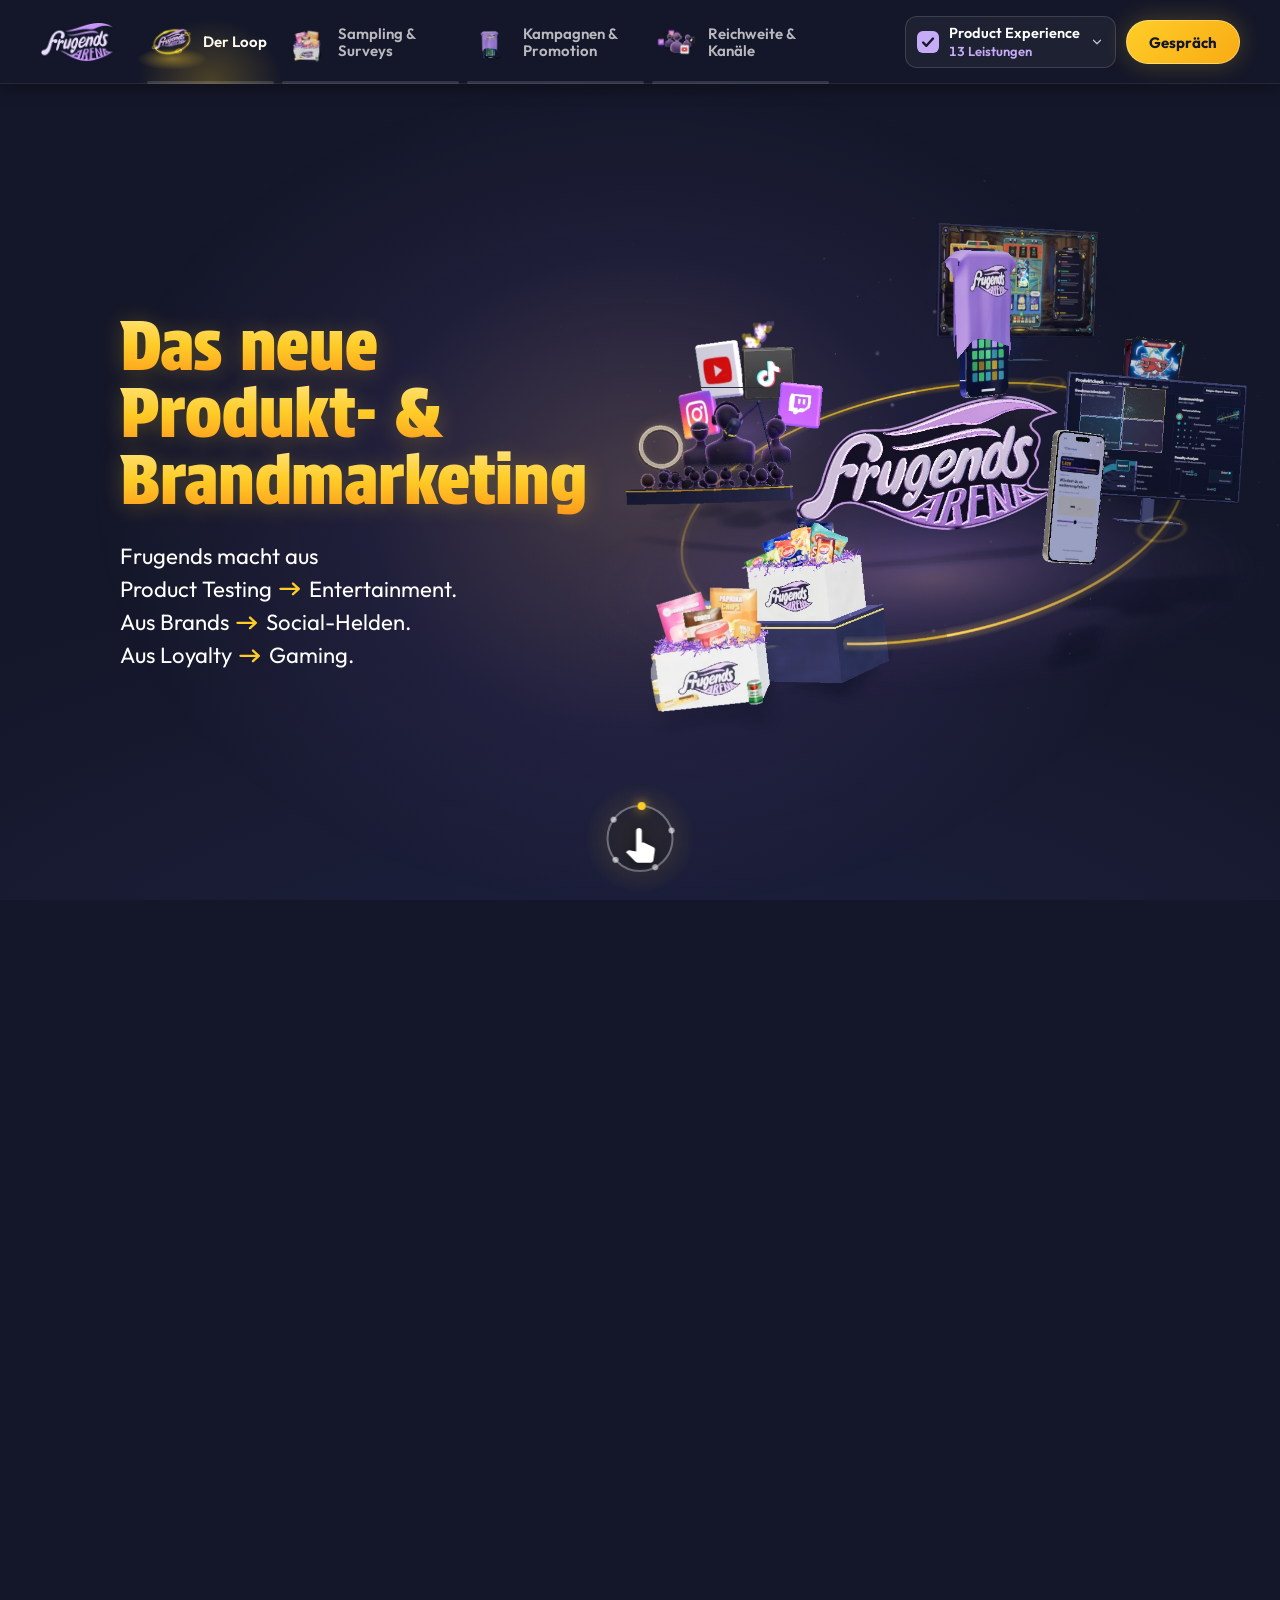
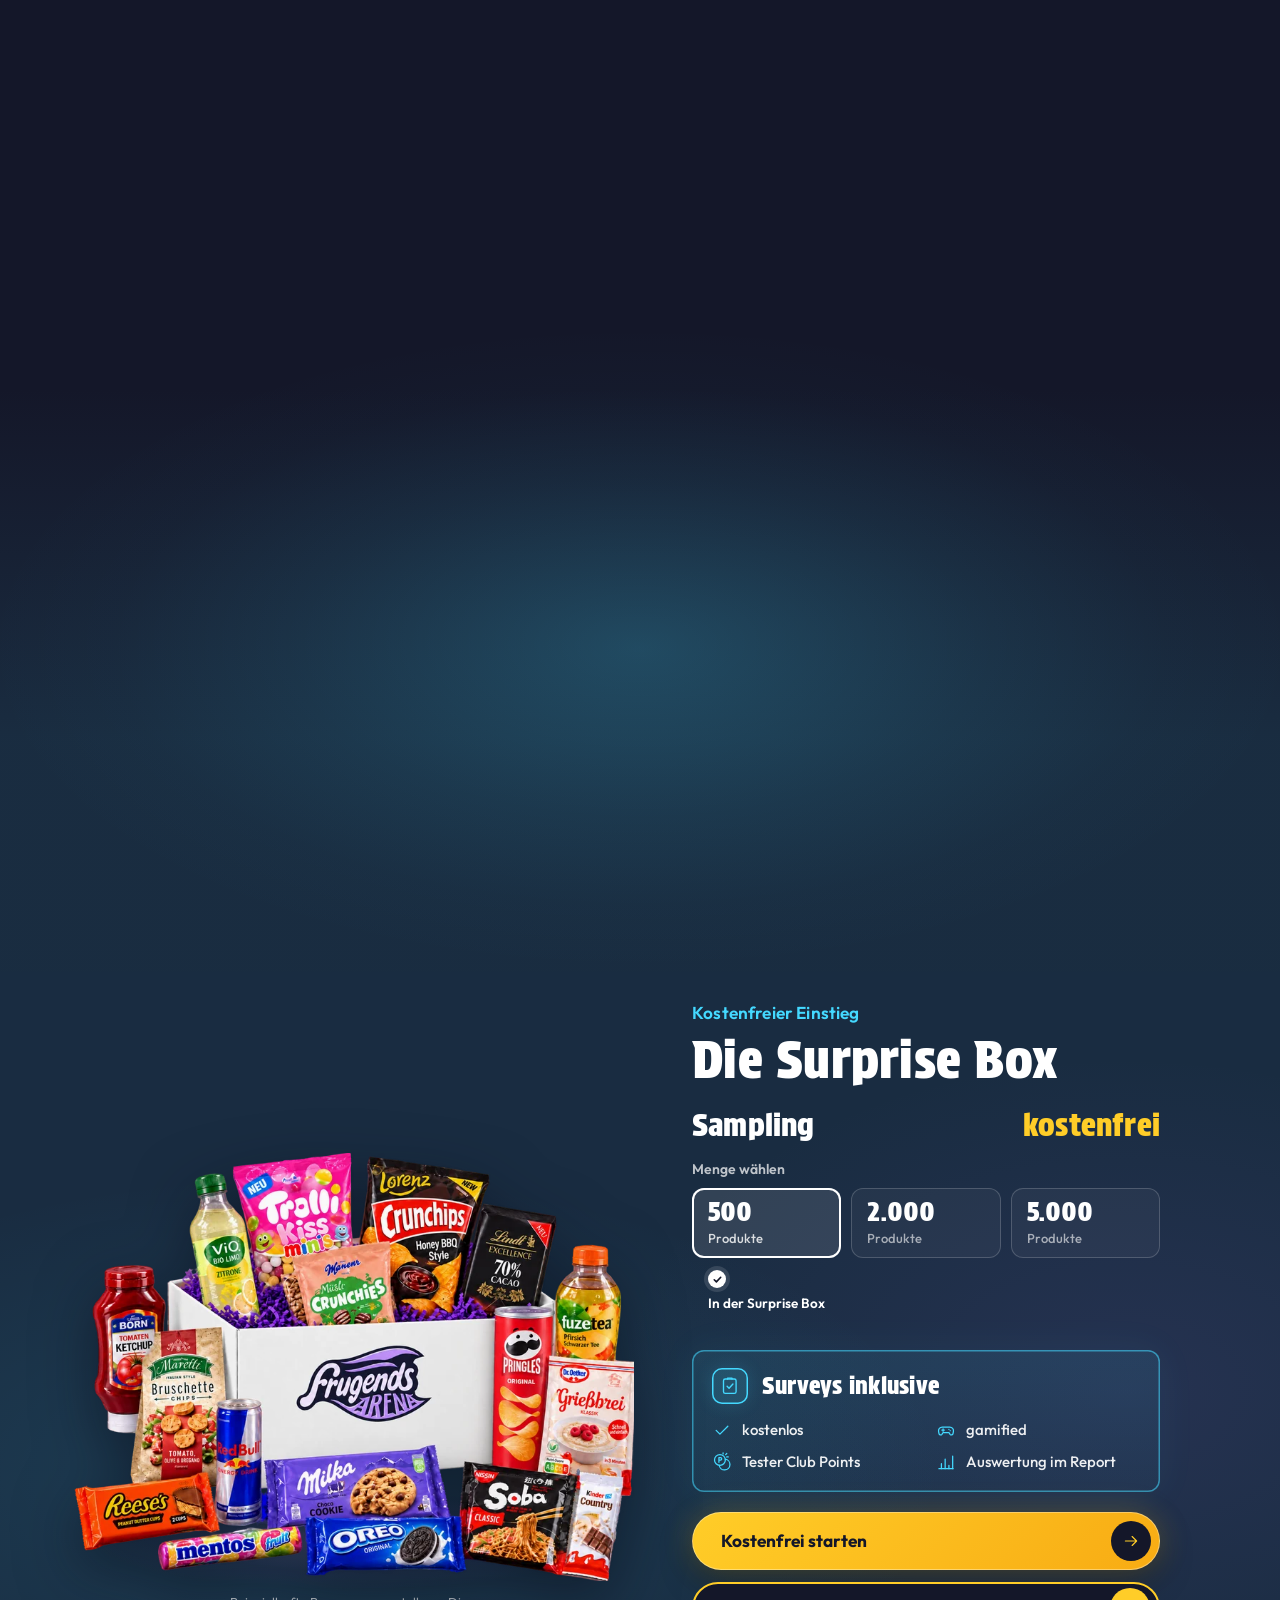
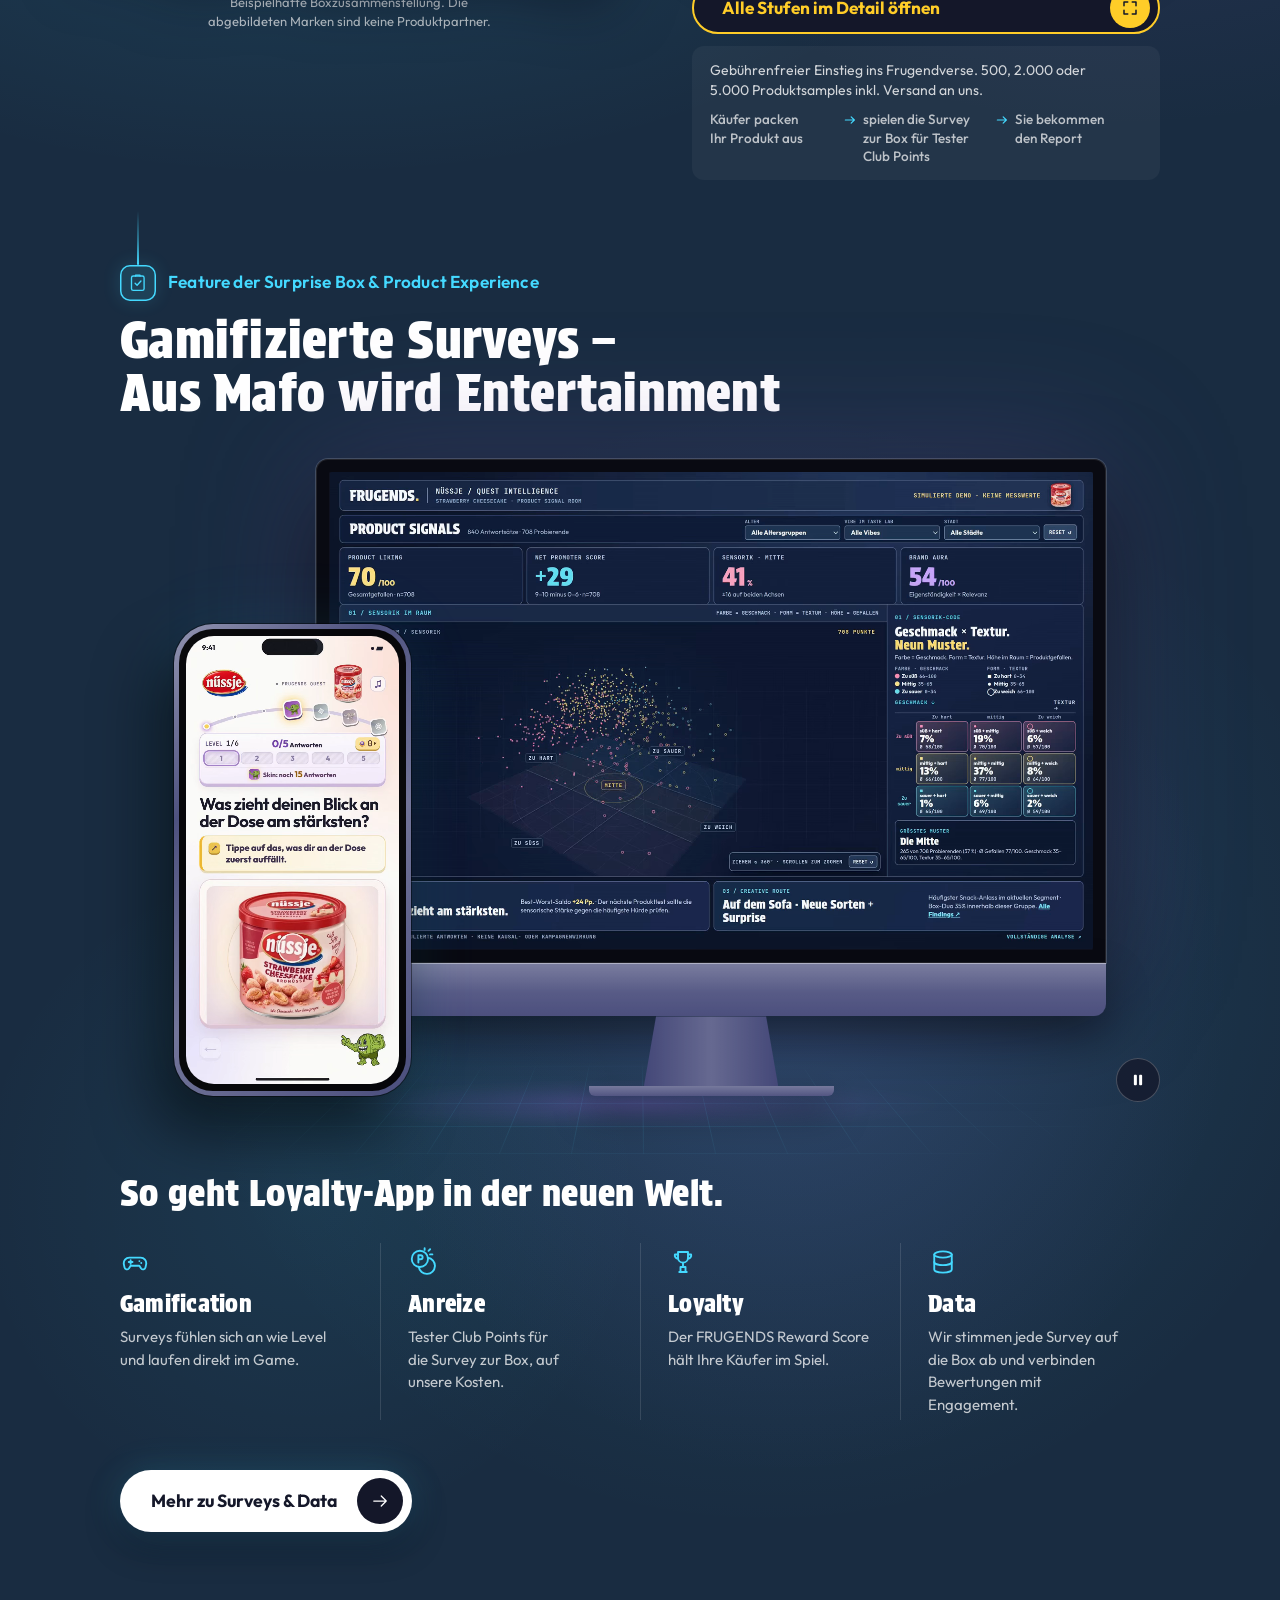
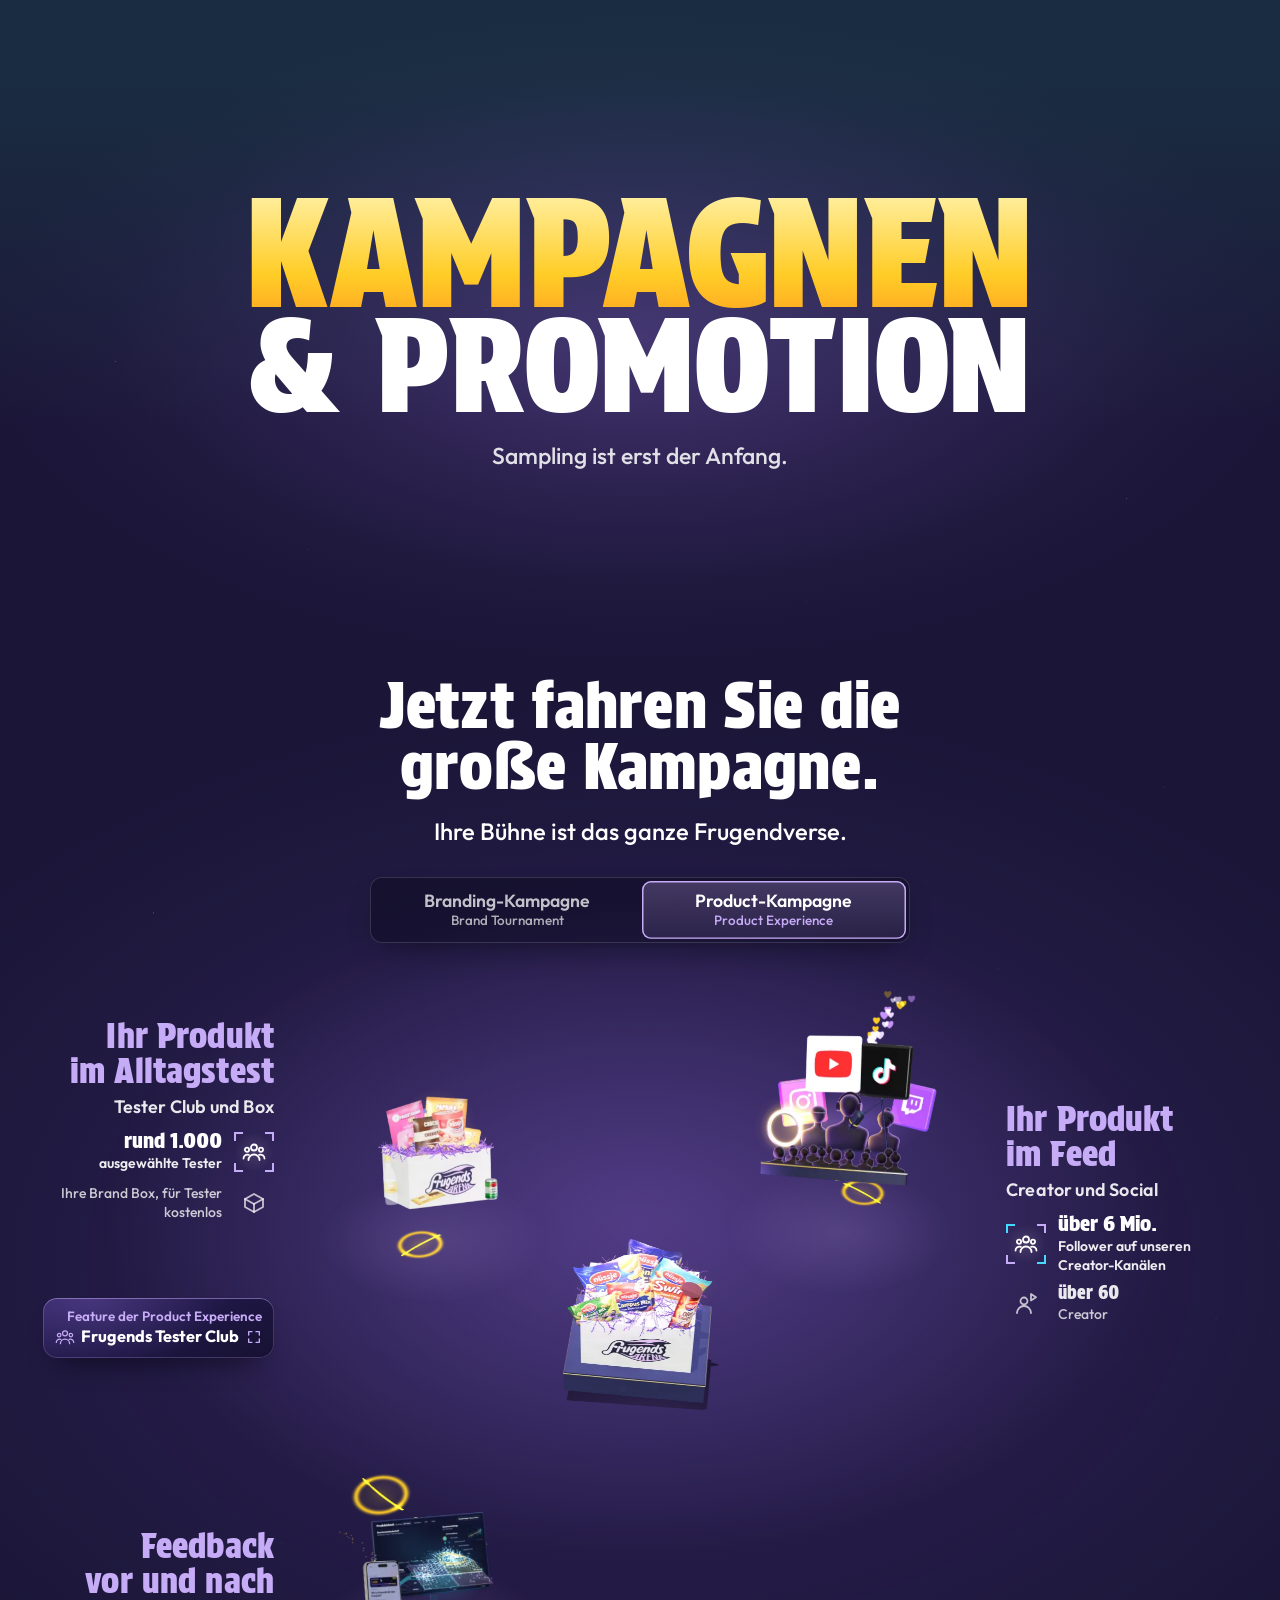
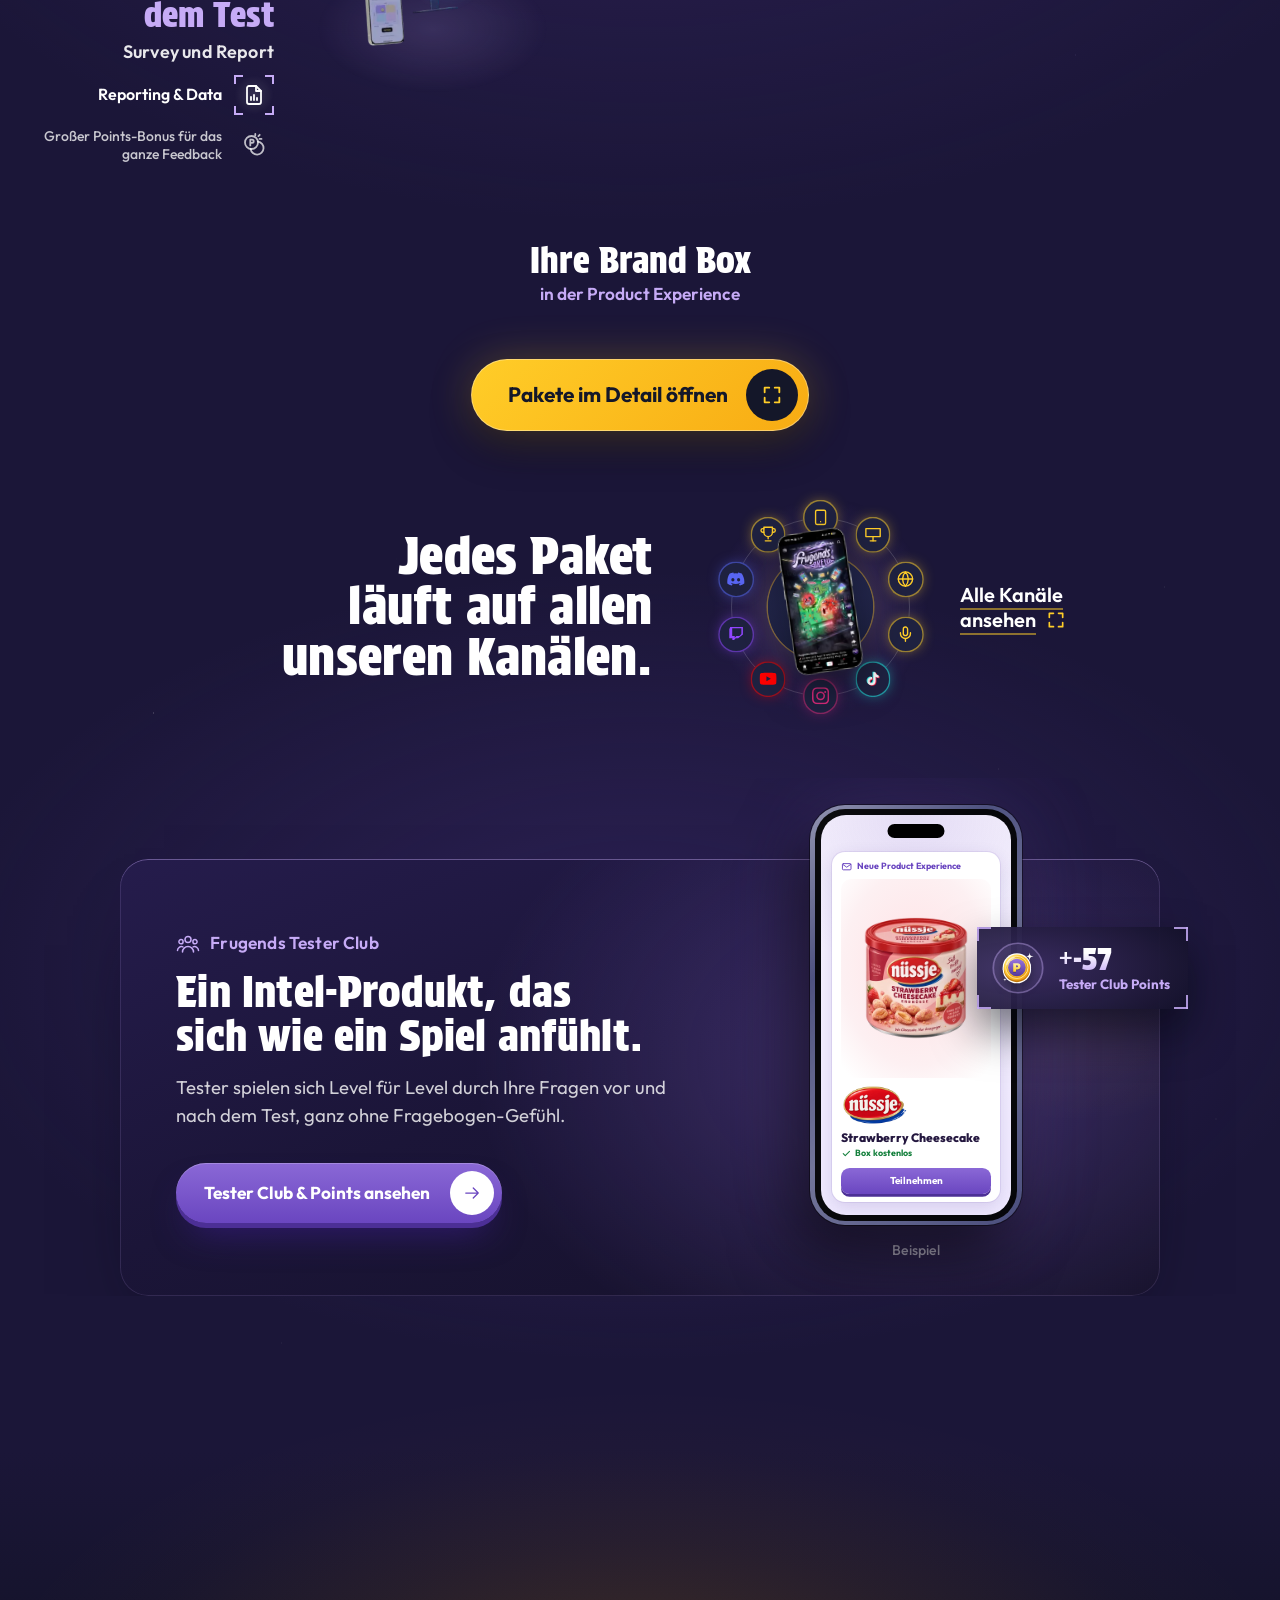
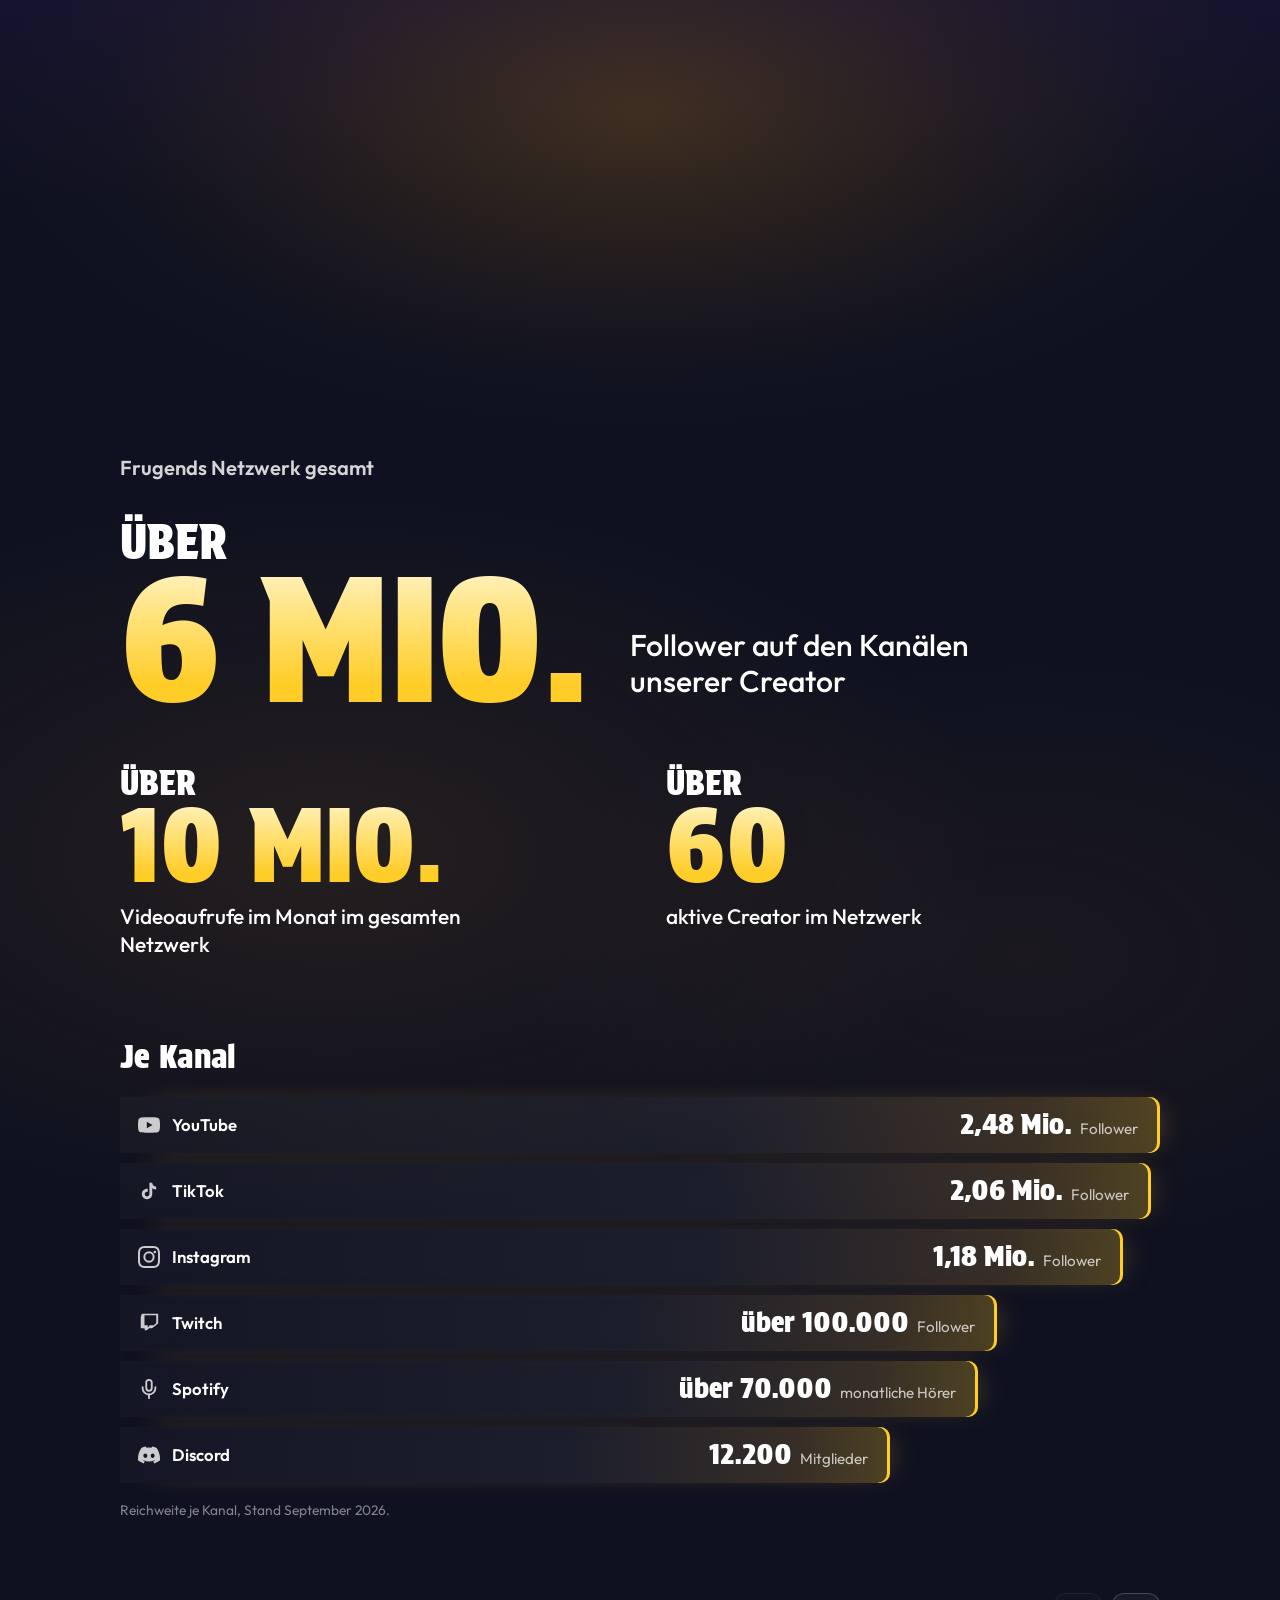
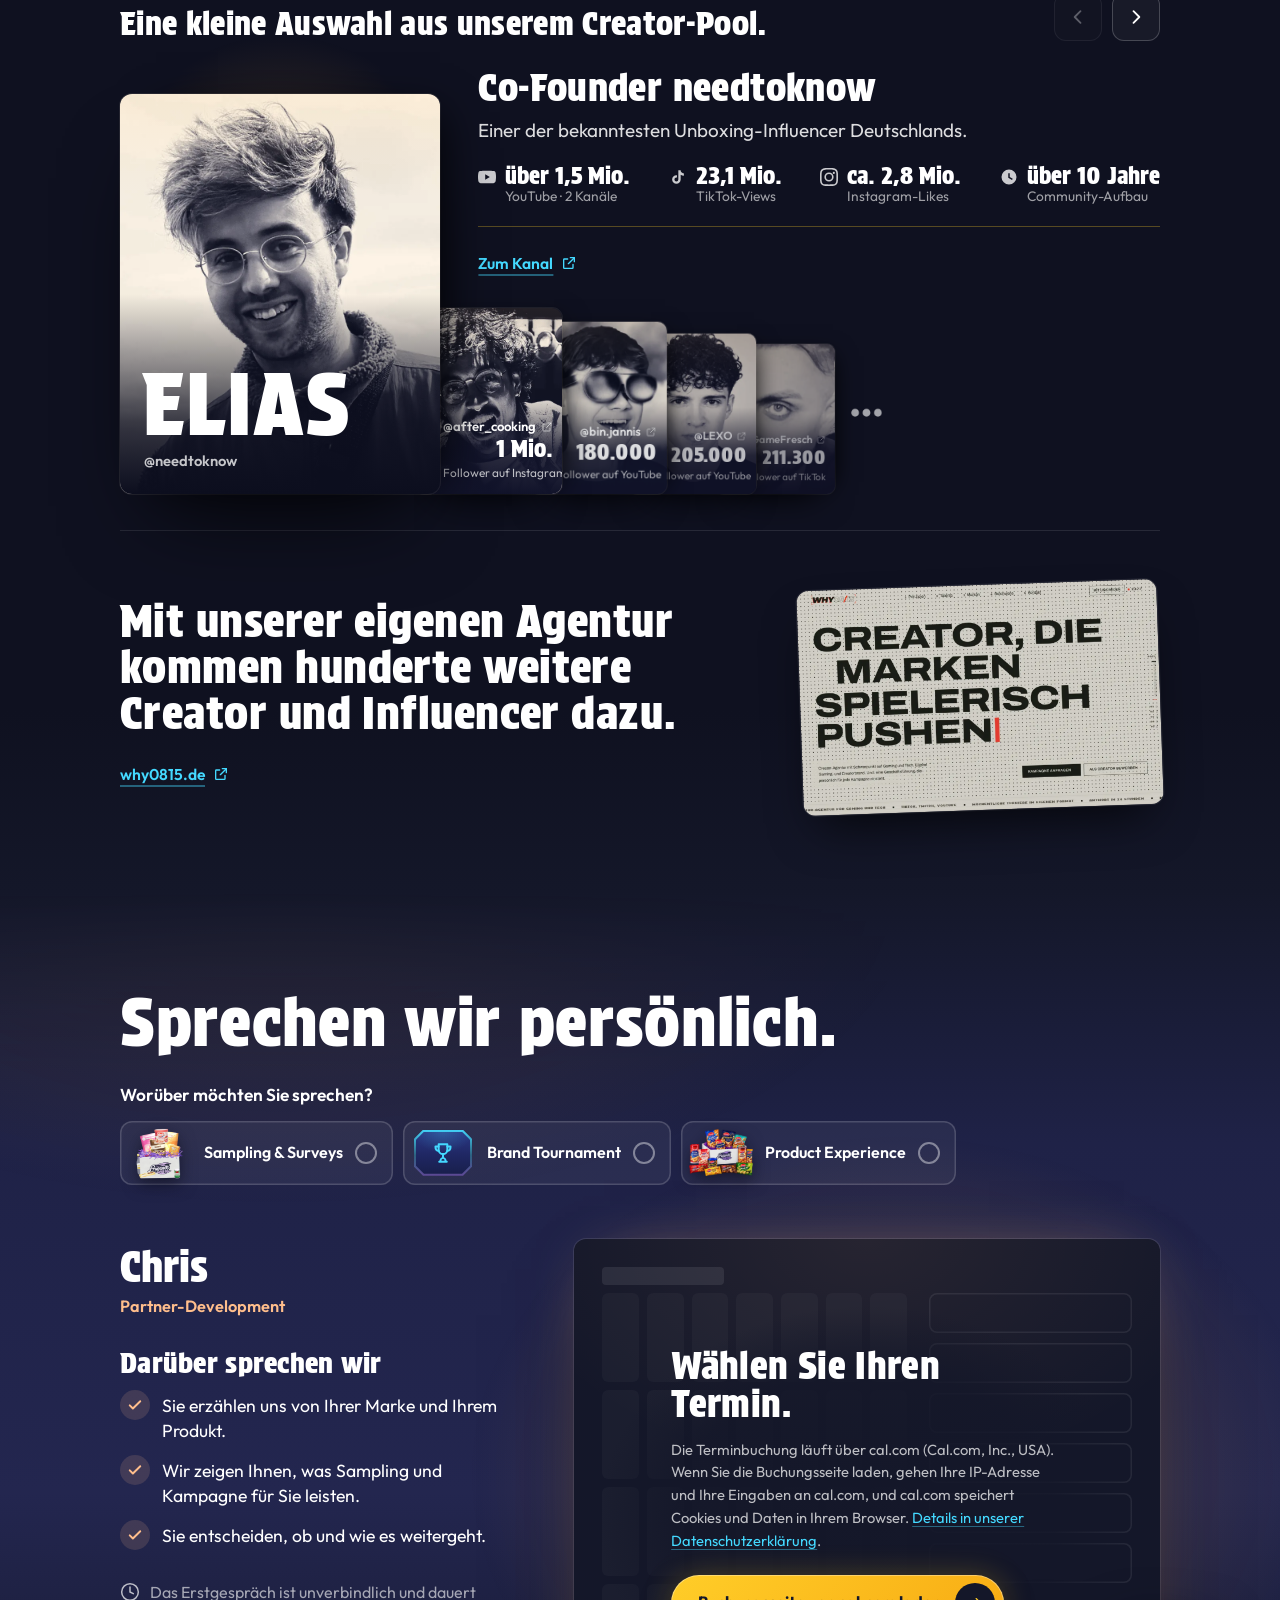
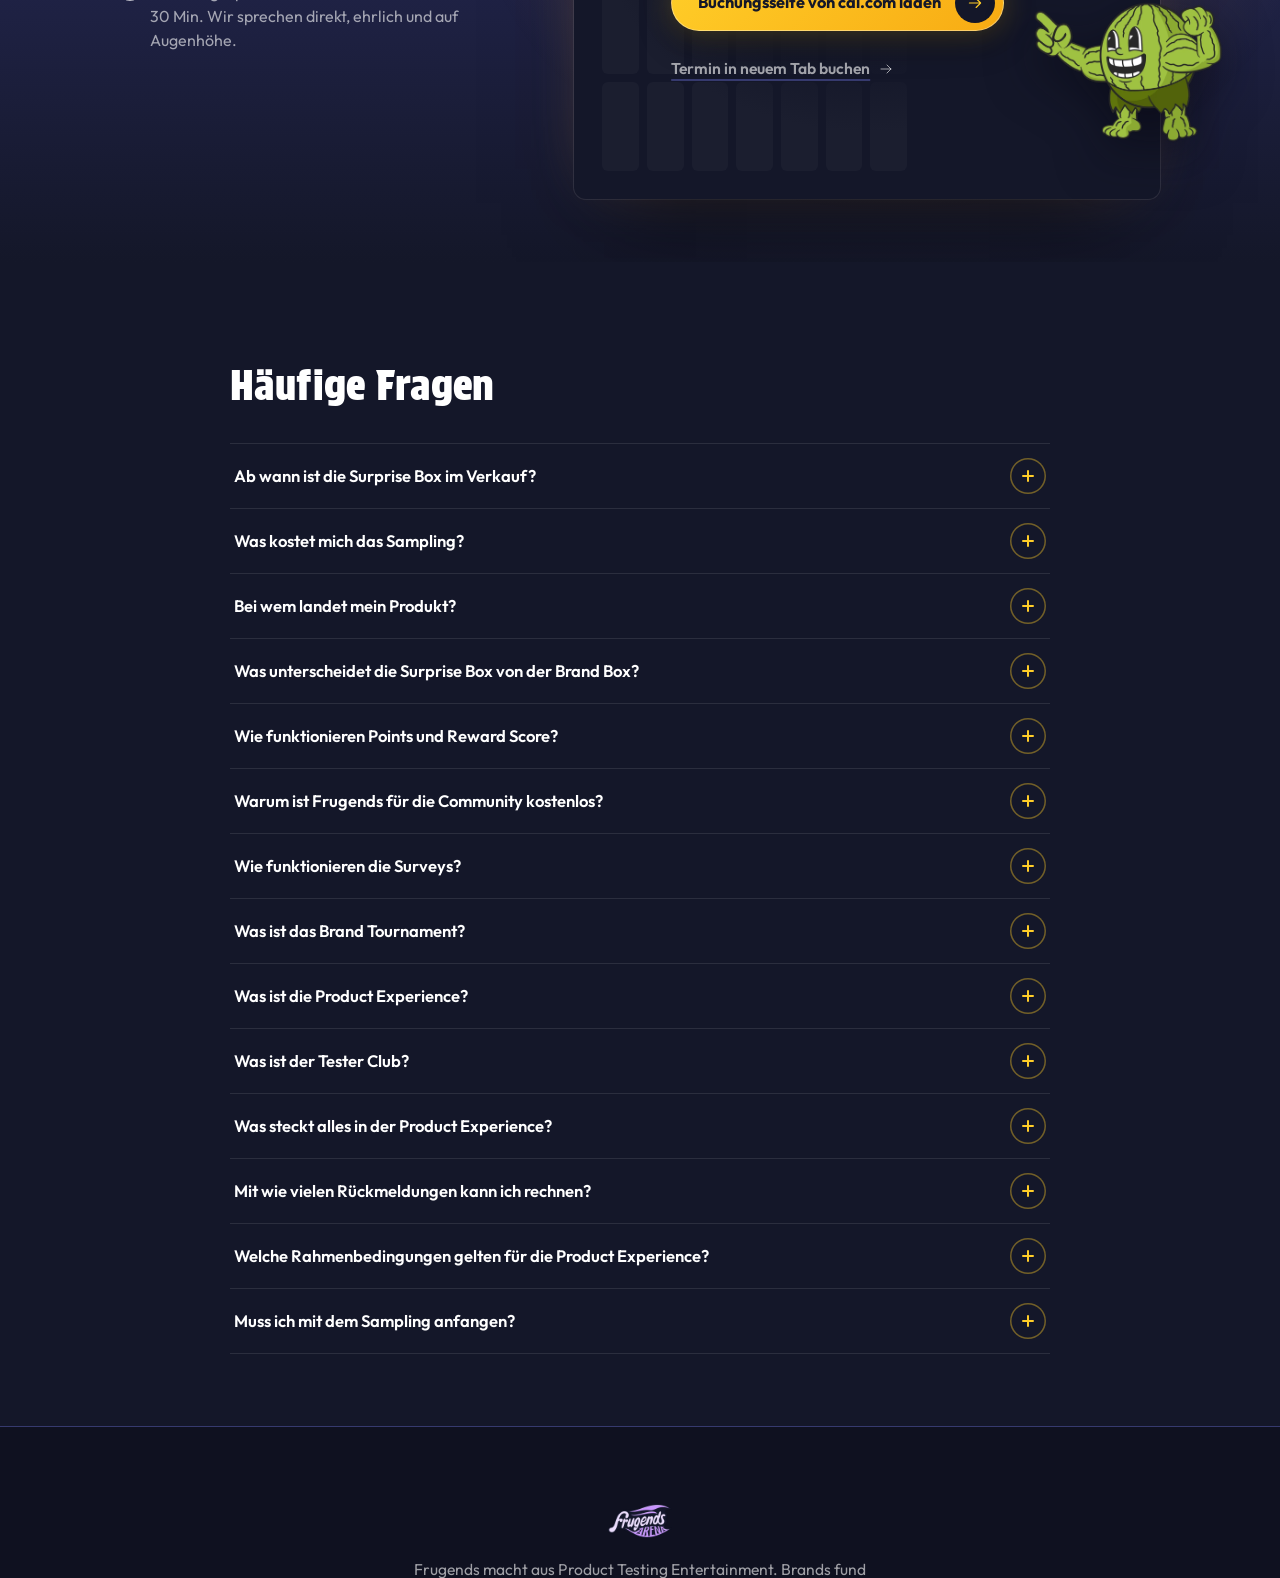
==== commit 2f1b1d8c: "Staging: Elias raus aus Hero, Stufen-Knopf, bin.jannis (54fe9e7)" ====
--- a/index.html
+++ b/index.html
@@ -15,14 +15,14 @@
     <link rel="preload" as="font" type="font/woff2" href="./fonts/QGYvz_MVcBeNP4NJtEtq.woff2" crossorigin />
     <link rel="stylesheet" href="./fonts/fonts.css" />
     <link rel="preload" as="image" type="image/webp" href="./img/nav/pillar-stills.webp?v=4" />
-    <script type="module" crossorigin src="./assets/main-DJtNvlEY.js"></script>
+    <script type="module" crossorigin src="./assets/main-DCICGqAY.js"></script>
     <link rel="modulepreload" crossorigin href="./assets/tokens-CwWiloqu.js">
     <link rel="modulepreload" crossorigin href="./assets/preload-helper-C1FmrZbK.js">
     <link rel="modulepreload" crossorigin href="./assets/survey-game-sPjzvZSz.js">
     <link rel="modulepreload" crossorigin href="./assets/QuestPointsArt-wHniiy-0.js">
     <link rel="stylesheet" crossorigin href="./assets/tokens-D8bRRtXk.css">
     <link rel="stylesheet" crossorigin href="./assets/survey-game-8wFyiuVL.css">
-    <link rel="stylesheet" crossorigin href="./assets/main-vOMjburQ.css">
+    <link rel="stylesheet" crossorigin href="./assets/main-CVgUvUCZ.css">
     <link rel="stylesheet" crossorigin href="./assets/global-BqeLJJLD.css">
 <style>
   /* Staging im claude.ai-Artifact: dunkles Schema für Scrollbalken/Formulare, Nav unter der Safe-Area. */
--- a/assets/main-CVgUvUCZ.css
+++ b/assets/main-CVgUvUCZ.css
@@ -0,0 +1 @@
+.kf{--kf-cyan: var(--cyan);--kf-lila: #c6abf6;--kf-blau: #2f7dff;--kf-graphit: rgba(232, 228, 248, .88);--kf-ein: cubic-bezier(.16, 1, .3, 1);position:relative;display:grid;gap:clamp(18px,2vw,26px)}.kf__svgdefs{position:absolute;width:0;height:0;overflow:hidden}.kf__kopf{display:flex;flex-wrap:wrap;align-items:flex-end;justify-content:space-between;gap:10px 24px;min-height:44px}.kf__zurueck{display:inline-flex;align-items:center;gap:8px;min-height:44px;padding:0 4px;border:0;background:none;color:var(--text-primary);font:600 .95rem/1.2 var(--font-body);text-decoration:underline;text-decoration-color:#fff6;text-decoration-thickness:1.5px;text-underline-offset:5px;cursor:pointer}.kf__zurueck-icon{width:18px;height:18px;flex:none;color:var(--kf-graphit)}.kf__zurueck:focus-visible{outline:2px solid var(--gold);outline-offset:3px;border-radius:4px}@media (hover: hover) and (pointer: fine){.kf__zurueck:hover{text-decoration-color:var(--text-primary)}}.kf-pakete{position:relative;display:grid;grid-template-columns:repeat(2,minmax(0,1fr));column-gap:14px;max-width:734px}.kf-pakete[data-art=beide]{padding-bottom:62px}.kf-paket{--ton: var(--kf-cyan);--ton-rgb: 68, 217, 255;position:relative;display:grid;grid-template-columns:26px 42px minmax(0,1fr);grid-template-areas:"box objekt name" "box objekt art";align-items:center;column-gap:12px;row-gap:2px;min-height:72px;padding:10px 14px;border:0;border-radius:var(--radius-md);background:#ffffff09;box-shadow:inset 0 0 0 1.5px #ffffff24;color:var(--text-primary);font:inherit;text-align:left;cursor:pointer;transition:background-color .2s linear,box-shadow .2s linear,transform .14s var(--kf-ein);-webkit-tap-highlight-color:transparent;touch-action:manipulation}.kf-paket--experience{--ton: var(--kf-lila);--ton-rgb: 198, 171, 246}.kf-paket .kf-box{grid-area:box}.kf-paket__objekt{grid-area:objekt;display:grid;place-items:center;height:44px}.kf-paket__objekt img{width:42px;height:auto;filter:drop-shadow(0 6px 8px rgba(5,6,16,.5))}.kf-paket__objekt .kp-banner--mini{--kante: 7px;padding:7px 10px}.kf-paket__objekt .kp-banner--mini .kp-banner__pokal{width:20px;height:20px}.kf-paket__name{grid-area:name;align-self:end;font-family:var(--font-display);font-weight:400;font-size:clamp(1.12rem,1rem + .4vw,1.3rem);line-height:1.02}.kf-paket__art{grid-area:art;align-self:start;font:600 .88rem/1.25 var(--font-body);color:#ffffffb3;transition:color .2s linear}.kf-paket[aria-pressed=true]{background:rgba(var(--ton-rgb),.1);box-shadow:inset 0 0 0 2px var(--ton),0 0 34px -14px var(--ton)}.kf-paket[aria-pressed=true] .kf-paket__art{color:var(--ton)}.kf-paket:active{transform:scale(.985)}.kf-paket:focus-visible{outline:2px solid var(--gold);outline-offset:3px}@media (hover: hover) and (pointer: fine){.kf-paket[aria-pressed=false]:hover{background:#ffffff0f;box-shadow:inset 0 0 0 1.5px rgba(var(--ton-rgb),.7)}}@media (min-width: 901px){.kf-paket{grid-template-columns:26px minmax(0,1fr);grid-template-areas:"box objekt" "name name" "art art";align-items:start;row-gap:6px;min-height:0;padding:14px 16px}.kf-paket .kf-box{align-self:center}.kf-paket__objekt{justify-self:end;height:40px}.kf-paket__objekt img{width:50px}.kf-paket__name{margin-top:4px;font-size:clamp(1.2rem,1.05rem + .35vw,1.4rem)}.kf-pakete__plus{top:calc(50% - 12px)}.kf-pakete[data-art=beide] .kf-pakete__plus{top:calc((100% - 62px)/2 - 12px)}}.kf-paket[data-letztes]{cursor:default}.kf-paket[data-letztes]:active{transform:none}.kf-pakete__plus{position:absolute;left:calc(50% - 12px);top:24px;z-index:1;display:grid;place-items:center;width:24px;height:24px;border-radius:50%;background:#15172c;box-shadow:inset 0 0 0 1.5px #ffffff47;color:#fffc;pointer-events:none;transition:transform .26s var(--kf-ein),box-shadow .2s linear}.kf-pakete__plus svg{width:12px;height:12px}.kf-pakete[data-art=beide] .kf-pakete__plus{background:linear-gradient(135deg,var(--kf-cyan),var(--kf-lila));box-shadow:none;color:#141729;transform:rotate(90deg)}.kf-beide{position:absolute;left:0;right:0;bottom:0;margin:0;padding-top:16px;display:flex;flex-wrap:wrap;align-items:baseline;justify-content:center;gap:2px 10px;font:600 .95rem/1.2 var(--font-body);color:var(--text-primary);text-align:center;opacity:0;visibility:hidden;transform:translateY(-6px);transition:opacity .2s linear,transform .26s var(--kf-ein),visibility 0s linear .26s}.kf-beide:before{content:"";position:absolute;left:18%;right:18%;top:2px;height:10px;border:2px solid transparent;border-top:0;border-radius:0 0 8px 8px;background:linear-gradient(90deg,var(--kf-cyan),var(--kf-lila)) border-box;-webkit-mask:linear-gradient(#000 0 0) padding-box exclude,linear-gradient(#000 0 0);mask:linear-gradient(#000 0 0) padding-box exclude,linear-gradient(#000 0 0)}.kf-beide__name{font-family:var(--font-display);font-weight:400;font-size:1.15rem;line-height:1}.kf-beide__zeile{color:#ffffffc7;font-weight:500}.kf-beide__spaeter{flex-basis:100%;font-size:.86rem;font-weight:500;color:#ffffffa8}.kf-pakete[data-art=beide] .kf-beide{opacity:1;visibility:visible;transform:none;transition:opacity .2s linear,transform .26s var(--kf-ein),visibility 0s}.kf-liste{display:grid;grid-template-columns:minmax(0,1fr);gap:18px}.kf-liste--spalten{grid-template-columns:repeat(2,minmax(0,1fr));align-items:start;gap:clamp(20px,2.4vw,34px)}.kf-spalte{display:grid;gap:clamp(16px,1.8vw,22px);align-content:start;min-width:0}.kf-gruppe{--g-ton: rgba(255, 255, 255, .86);min-width:0;margin:0;padding:10px 6px 6px;border:0;border-radius:var(--radius-md);background:linear-gradient(180deg,#ffffff0b,#ffffff04 70%);box-shadow:inset 0 1px #ffffff12,inset 0 2px 0 -.5px var(--g-linie, rgba(255, 255, 255, .12))}.kf-gruppe--turnier{--g-ton: var(--kf-cyan);--g-linie: rgba(68, 217, 255, .55);--tinte: var(--kf-cyan)}.kf-gruppe--tester{--g-ton: var(--kf-lila);--g-linie: rgba(198, 171, 246, .6);--tinte: var(--kf-lila)}.kf-gruppe--beide{--g-ton: rgba(255, 255, 255, .92);--g-linie: rgba(170, 190, 250, .5);--tinte: linear-gradient(135deg, var(--kf-cyan), var(--kf-lila))}.kf-gruppe[data-im-setup=false] .kf-gruppe__name{opacity:.72}.kf-gruppe>legend{float:left}.kf-gruppe>legend+*{clear:both}.kf-gruppe__titel{display:flex;align-items:center;gap:10px;width:100%;margin:0 0 4px;padding:0 12px 8px;border-bottom:1px solid rgba(255,255,255,.08);font:600 1rem/1.3 var(--font-body);color:var(--g-ton)}.kf-gruppe__vorschlag{display:inline-flex;align-items:center;gap:5px;margin-left:auto;font-weight:500;font-size:.88rem;color:var(--kf-graphit)}.kf-gruppe__zeichen{width:19px;height:19px;flex:none}.kf-gruppe__zahl{margin-left:auto;font-weight:600;font-size:.9rem;color:#ffffffa8;font-variant-numeric:tabular-nums}.kf-gruppe__vorschlag+.kf-gruppe__zahl{margin-left:10px;padding-left:10px;border-left:1px solid rgba(255,255,255,.16)}.kf-gruppe__liste{display:grid;gap:1px;margin:0;padding:0;list-style:none}.kf-gruppe__link{margin:4px 0 2px 12px}.kf-zeile{--ton: rgba(255, 255, 255, .9);--tinte: linear-gradient(135deg, var(--kf-cyan), var(--kf-lila));position:relative;display:grid;grid-template-columns:26px minmax(0,1fr);align-items:center;column-gap:12px;min-height:48px;padding:7px 12px;border-radius:10px;color:#ffffffbd;font:500 .98rem/1.34 var(--font-body);cursor:pointer;transition:background-color .16s linear,color .16s linear;-webkit-tap-highlight-color:transparent;touch-action:manipulation}@media (hover: hover) and (pointer: fine){.kf-zeile{min-height:44px;padding-block:6px}}.kf-zeile{grid-template-columns:26px minmax(0,1fr) auto}.kf-zeile[data-zustand=vorschlag],.kf-zeile[data-zustand=hinzugefuegt],.kf-zeile[data-zustand=fest]{color:var(--text-primary)}.kf-zeile[data-zustand=entfernt] .kf-zeile__name{text-decoration:line-through;text-decoration-thickness:1.5px;text-decoration-color:#ffffff8c}.kf-zeile[data-zustand=entfernt] .kf-zeile__label{opacity:.62}.kf-zeile[data-kind]{margin-left:22px}.kf-zeile[data-kind]:after{content:"";position:absolute;left:-10px;top:6px;bottom:6px;width:1.5px;border-radius:1px;background:#ffffff29}.kf-zeile[data-kind] .kf-zeile__input{left:12px}.kf-zeile{isolation:isolate}.kf-zeile:before{content:"";position:absolute;top:0;right:0;bottom:0;left:0;z-index:-1;border-radius:inherit;background:var(--tinte);opacity:0;transition:opacity .2s linear}.kf-zeile:before{background:#fff}.kf-zeile[data-zustand=hinzugefuegt]:before{opacity:.07}.kf-zeile__wort{align-self:center;justify-self:end;padding-left:8px;font:600 .8rem/1.2 var(--font-body);white-space:nowrap}.kf-zeile__wort--plus{color:#fff}.kf-zeile__wort--minus{color:#ffffffb3}.kf-zeile__name{display:block}.kf-zeile__input{position:absolute;left:12px;top:50%;width:26px;height:26px;margin:-13px 0 0;opacity:0;cursor:pointer}.kf-zeile:has(.kf-zeile__input:focus-visible){outline:2px solid var(--gold);outline-offset:2px}@media (hover: hover) and (pointer: fine){.kf-zeile:hover{background:#ffffff0d}.kf-zeile[data-zustand=leer]:hover .kf-box__rahmen,.kf-zeile[data-zustand=entfernt]:hover .kf-box__rahmen{border-color:#ffffffd9}}.kf-zeile:active .kf-box{transform:scale(.86)}.kf-zeile__label{display:grid;gap:0}.kf-zeile__zusatz{font-size:.82rem;font-weight:500;line-height:1.28;color:#ffffffa8}.kf-zeile--fest{cursor:default}.kf-status{display:grid;gap:8px;margin-top:-4px}.kf-status__satz{margin:0;font:600 1rem/1.4 var(--font-body);color:var(--text-primary)}.kf-legende{display:flex;flex-wrap:wrap;gap:6px 20px;margin:0;font:500 .86rem/1.2 var(--font-body);color:#fffc}.kf-legende__eintrag{--tinte: linear-gradient(135deg, var(--kf-cyan), var(--kf-lila));display:inline-flex;align-items:center;gap:8px}.kf-legende__eintrag .kf-box{width:18px;height:18px}.kf-legende__eintrag .kf-box__rahmen,.kf-legende__eintrag .kf-box__fuellung{border-radius:5px}.kf-status__abweichung{display:flex;flex-wrap:wrap;align-items:center;gap:6px 18px;margin:0;font:600 .9rem/1.3 var(--font-body);color:#fff}.kf-summe__abweichung{color:#fff}.kf-box{position:relative;display:block;width:26px;height:26px;flex:none;transition:transform .14s var(--kf-ein)}.kf-box__rahmen,.kf-box__fuellung{position:absolute;top:0;right:0;bottom:0;left:0;border-radius:7px}.kf-box__rahmen{border:1.5px solid rgba(255,255,255,.42);transition:border-color .16s linear,opacity .16s linear}.kf-box__fuellung{background:var(--tinte, var(--kf-cyan));opacity:0;transform:scale(.6);transition:opacity .14s linear,transform .26s cubic-bezier(.34,1.5,.64,1)}.kf-box__tinte,.kf-box__bleistift{position:absolute;top:0;right:0;bottom:0;left:0;width:100%;height:100%;pointer-events:none}.kf-box__tinte{color:#141729;clip-path:inset(0 100% 0 0);transition:clip-path .12s linear}.kf-box__bleistift{overflow:visible;color:var(--kf-graphit);opacity:0;transition:opacity .16s linear}[data-zustand=vorschlag]>.kf-box .kf-box__rahmen,.kf-box--tinte .kf-box__rahmen{opacity:0}[data-zustand=vorschlag]>.kf-box .kf-box__fuellung,.kf-box--tinte .kf-box__fuellung{opacity:1;transform:none}[data-zustand=vorschlag]>.kf-box .kf-box__tinte,.kf-box--tinte .kf-box__tinte{clip-path:inset(0 0 0 0);transition:clip-path .24s var(--kf-ein) 60ms}[data-zustand=hinzugefuegt]>.kf-box .kf-box__rahmen{opacity:0}[data-zustand=hinzugefuegt]>.kf-box .kf-box__fuellung{opacity:1;transform:none;background:#fff}[data-zustand=hinzugefuegt]>.kf-box .kf-box__tinte{clip-path:inset(0 0 0 0);transition:clip-path .24s var(--kf-ein) 60ms}[data-zustand=entfernt]>.kf-box .kf-box__rahmen{border-style:dashed;border-color:#ffffffb3}.kf-box__bleistift{display:none}.kf-paket .kf-box{--tinte: var(--ton)}.kf-paket[aria-pressed=true] .kf-box__rahmen{opacity:0}.kf-paket[aria-pressed=true] .kf-box__fuellung{opacity:1;transform:none}.kf-paket[aria-pressed=true] .kf-box__tinte{clip-path:inset(0 0 0 0);transition:clip-path .24s var(--kf-ein) 60ms}.kf-box--fest .kf-box__rahmen{opacity:0}.kf-box--fest .kf-box__fuellung{opacity:1;transform:none;background:linear-gradient(135deg,var(--kf-cyan),var(--kf-lila))}.kf-box--fest .kf-box__tinte{clip-path:inset(0 0 0 0);transition:none}.kf-summe{position:sticky;bottom:calc(-1*max(28px,calc(env(safe-area-inset-bottom,0px) + 20px)));z-index:2;display:grid;grid-template-columns:minmax(0,1fr) auto;align-items:center;gap:8px 28px;margin:2px calc(-1*clamp(14px,2vw,24px)) 0;padding:12px clamp(14px,2vw,24px) max(12px,calc(env(safe-area-inset-bottom,0px) + 8px));border-radius:var(--radius-md) var(--radius-md) 0 0;background:var(--bg-sink, #0f1120);box-shadow:0 -1px #ffffff14,0 -18px 30px -12px #050610cc}.kf-summe__setup{display:grid;gap:2px;margin:0}.kf-summe__paket{font-family:var(--font-display);font-weight:400;font-size:clamp(1.25rem,1.05rem + .6vw,1.6rem);line-height:1;color:var(--text-primary)}.kf-summe__zahl{font:600 .98rem/1.3 var(--font-body);color:#ffffffc7;font-variant-numeric:tabular-nums}.kf-summe__beitrag{font-weight:500;color:#ffffffb3}.kf-summe__cta{justify-self:end}.kf-rahmen{--ton: var(--kp-lila, #c6abf6);display:grid;gap:12px;max-width:980px}.kf-rahmen .kp-detail__hinweis{max-width:70ch}@media (max-width: 720px){.kf-summe{bottom:calc(-1*max(20px,calc(env(safe-area-inset-bottom,0px) + 14px)))}}@media (max-width: 620px){.kf__kopf{flex-wrap:nowrap;align-items:center}.kf__zurueck{flex:none;max-width:9.2em;padding:0;font-size:.84rem;line-height:1.15;text-align:right;text-underline-offset:3px}.kf__zurueck-icon{display:none}.kf-pakete{column-gap:10px}.kf-pakete[data-art=beide]{padding-bottom:76px}.kf-pakete__plus{top:calc(50% - 12px)}.kf-pakete[data-art=beide] .kf-pakete__plus{top:calc((100% - 76px)/2 - 12px)}.kf-paket{grid-template-columns:22px minmax(0,1fr);grid-template-areas:"box objekt" "name name" "art art";align-items:start;row-gap:6px;min-height:0;padding:12px}.kf-paket{row-gap:4px}.kf-paket .kf-box{width:22px;height:22px;align-self:center}.kf-paket__objekt{justify-self:end;height:30px}.kf-paket__objekt img{width:40px}.kf-paket__name{font-size:1.12rem}.kf-paket__art{font-size:.84rem}.kf-beide{flex-direction:column;align-items:center;gap:2px;font-size:.86rem}.kf-beide__spaeter{flex-basis:auto;font-size:.8rem}.kf-beide:before{left:22%;right:22%}.kf{gap:14px}.kf-liste{gap:12px}.kf-gruppe{padding:10px 2px 3px}.kf-gruppe__titel{padding:0 10px 7px}.kf-zeile{min-height:44px;padding:5px 8px;column-gap:10px;font-size:.94rem;line-height:1.3}.kf-gruppe__vorschlag{font-size:.84rem}.kf-gruppe__zeichen{width:18px;height:18px}.kf-zeile__input{left:8px}.kf-zeile__zusatz{font-size:.8rem;line-height:1.22}.kf-gruppe__link{margin-top:4px;margin-bottom:2px}.kf-gruppe__link{margin-left:10px}.kf-summe{gap:12px;padding-top:9px;padding-bottom:max(9px,calc(env(safe-area-inset-bottom,0px) + 6px))}.kf-summe__paket{font-size:1.02rem}.kf-summe__zahl{font-size:.8rem;line-height:1.25}.kf-rahmen .kp-rahmen{grid-template-columns:repeat(3,minmax(0,1fr));gap:10px}.kf-rahmen .kp-rahmen__label{font-size:.8rem;line-height:1.32}.kf-rahmen .kp-rahmen__wert{font-size:1.08rem}.kf-summe__cta.p-cta{min-height:52px;max-width:214px;padding:6px 6px 6px 16px;font-size:.9rem;line-height:1.15}.kf-summe__cta .p-cta__icon{width:34px;height:34px}}@media (prefers-reduced-motion: reduce){.kf-paket,.kf-box,.kf-box__rahmen,.kf-box__fuellung,.kf-box__tinte,.kf-box__bleistift,.kf-pakete__plus,.kf-beide,.kf-zeile,.kf-zeile:before{transition:none!important}.kf-zeile:active .kf-box,.kf-paket:active{transform:none}}.kps{--kps-cyan: var(--cyan);--kps-lila: #c6abf6;--kps-ton: var(--kps-lila);--kps-tinte: var(--kps-lila);--kps-grund: #1b1e3b;--kps-ein: cubic-bezier(.16, 1, .3, 1);--kf-cyan: var(--cyan);--kf-lila: #c6abf6;--kf-graphit: rgba(236, 233, 250, .92);--kf-ein: cubic-bezier(.16, 1, .3, 1);position:relative;flex:none;align-self:center;color:var(--text-primary);font-family:var(--font-body);transition:opacity .22s linear,visibility 0s}.kps[data-art=tournament]{--kps-ton: var(--kps-cyan);--kps-tinte: var(--kps-cyan)}.kps[data-art=beide]{--kps-ton: color-mix(in srgb, var(--kps-cyan) 50%, var(--kps-lila));--kps-tinte: linear-gradient(135deg, var(--kps-cyan), var(--kps-lila))}.kps[data-sicht=aus]{opacity:0;visibility:hidden;pointer-events:none;transition:none}.kps__knopf{display:grid;grid-template-columns:22px auto 14px;align-items:center;column-gap:10px;min-height:52px;padding:6px 12px;border:0;border-radius:var(--radius-md);background:#ffffff0b;box-shadow:inset 0 0 0 1px #ffffff24;color:inherit;font:inherit;text-align:left;cursor:pointer;transition:background-color .16s linear,box-shadow .16s linear,transform .14s var(--kps-ein);-webkit-tap-highlight-color:transparent;touch-action:manipulation}.kps__knopf .kf-box{--tinte: var(--kps-tinte);width:22px;height:22px}.kps__knopf .kf-box__rahmen,.kps__knopf .kf-box__fuellung{border-radius:6px}.kps__text{display:grid;min-width:0}.kps__paket{font-weight:600;font-size:.906rem;line-height:1.2;color:var(--text-primary);white-space:nowrap}.kps__zahl{font-weight:600;font-size:.8125rem;line-height:1.25;color:var(--kps-ton);font-variant-numeric:tabular-nums;white-space:nowrap}.kps__pfeil{width:14px;height:14px;color:#ffffffb8;transition:transform .22s var(--kps-ein)}.kps[data-offen=true] .kps__knopf{background:#ffffff14;box-shadow:inset 0 0 0 1.5px var(--kps-cyan)}.kps[data-art=experience][data-offen=true] .kps__knopf{box-shadow:inset 0 0 0 1.5px var(--kps-lila)}.kps[data-offen=true] .kps__pfeil{transform:rotate(180deg)}.kps__knopf:active{transform:scale(.985)}.kps__knopf:focus-visible{outline:2px solid var(--gold);outline-offset:3px}@media (hover: hover) and (pointer: fine){.kps__knopf:hover{background:#ffffff14}}.kps__panel{position:absolute;right:0;top:calc(100% + 16px);width:384px;max-height:calc(100vh - var(--chrome-height, 84px) - 24px);overflow-y:auto;overscroll-behavior:contain;display:grid;gap:14px;padding:18px 18px 16px;border-radius:4px 4px var(--radius-md) var(--radius-md);background:var(--kps-grund);box-shadow:inset 0 0 0 1px #ffffff1f,inset 0 2px 0 0 var(--kps-ton),0 28px 60px -16px #050610e6;opacity:0;visibility:hidden;clip-path:inset(0 0 100% 0);transition:clip-path .16s cubic-bezier(.4,0,1,1),opacity .14s linear,visibility 0s linear .16s}.kps[data-art=beide] .kps__panel{box-shadow:inset 0 0 0 1px #ffffff1f,0 28px 60px -16px #050610e6;background:linear-gradient(90deg,var(--kps-cyan),var(--kps-lila)) top / 100% 2px no-repeat,var(--kps-grund)}.kps[data-offen=true] .kps__panel{opacity:1;visibility:visible;clip-path:inset(0 -40px -60px -40px);transition:clip-path .22s var(--kps-ein),opacity .12s linear,visibility 0s}.kps__kopf{display:grid;gap:2px;margin:0}.kps__titel{font:500 .8125rem/1.2 var(--font-body);color:#ffffffb3}.kps__panelpaket{font-family:var(--font-display);font-weight:400;font-size:1.35rem;line-height:1.05}.kps__art{display:flex;justify-content:space-between;gap:12px;margin:0;font:600 .95rem/1.3 var(--font-body);color:var(--kps-ton)}.kps__art-zahl{color:#fffc;font-variant-numeric:tabular-nums}.kps__liste{display:grid;gap:6px;margin:0;padding:0;list-style:none}.kps__punkt{display:grid;grid-template-columns:18px minmax(0,1fr);align-items:start;column-gap:10px;font:500 .88rem/1.35 var(--font-body);color:#ffffffeb}.kps__punkt .kf-box{width:18px;height:18px;margin-top:1px}.kps__punkt .kf-box__rahmen,.kps__punkt .kf-box__fuellung{border-radius:5px}.kps__punkt[data-paket=tournament] .kf-box{--tinte: var(--kps-cyan)}.kps__punkt[data-paket=experience] .kf-box{--tinte: var(--kps-lila)}.kps__punkt[data-paket=beide] .kf-box{--tinte: linear-gradient(135deg, var(--kps-cyan), var(--kps-lila))}.kps__aktionen{display:grid;gap:8px;padding-top:12px;border-top:1px solid rgba(255,255,255,.1)}.kps__anpassen{justify-self:start;min-height:44px;padding:0;border:0;background:none;color:var(--text-primary);font:600 .98rem/1.2 var(--font-body);text-decoration:underline;text-decoration-color:var(--kps-ton);text-decoration-thickness:2px;text-underline-offset:5px;cursor:pointer}.kps__anpassen:focus-visible{outline:2px solid var(--gold);outline-offset:3px;border-radius:4px}.kps__cta.p-cta{width:100%;justify-content:space-between;min-height:52px;padding-left:20px;font-size:.98rem}.kps__cta .p-cta__icon{width:36px;height:36px}@media (max-width: 1199px){.kps__knopf{position:relative;grid-template-columns:18px auto 12px;column-gap:8px;min-height:40px;padding:3px 10px 3px 9px;border-radius:10px}.kps__knopf:after{content:"";position:absolute;top:-2px;right:0;bottom:-2px;left:0}.kps__knopf .kf-box{width:18px;height:18px}.kps__knopf .kf-box__rahmen,.kps__knopf .kf-box__fuellung{border-radius:5px}.kps__paket{font-size:.8125rem;line-height:1.12}.kps__zahl{font-size:.78rem;line-height:1.15}.kps__pfeil{width:12px;height:12px}.kps__panel{position:fixed;left:auto;right:max(12px,env(safe-area-inset-right,0px));top:calc(var(--chrome-height) + 6px);width:min(400px,calc(100vw - 24px));max-height:calc(100vh - var(--chrome-height) - 18px);max-height:calc(100dvh - var(--chrome-height) - 18px);border-radius:var(--radius-md)}}@media (min-width: 1000px) and (max-width: 1199px){.kps__paket{display:none}.kps__zahl{font-size:.875rem;color:var(--text-primary)}}@media (max-width: 599px){.kps[data-sicht=aus],.kps__paket{display:none}.kps__zahl{font-size:.84rem;line-height:1.2;color:var(--text-primary)}.kps__knopf{column-gap:7px;padding:3px 9px 3px 8px}}@media (max-width: 409px){.kps__knopf{grid-template-columns:18px auto}.kps__pfeil{display:none}}@media (prefers-reduced-motion: reduce){.kps,.kps[data-sicht=aus],.kps__knopf,.kps__pfeil,.kps__panel,.kps[data-offen=true] .kps__panel{transition:none!important}.kps__knopf:active{transform:none}}.auftakt{--licht-rgb: 68, 217, 255;--licht-a: .2;--welt-von: var(--bg-deep);--welt-zu: var(--welt-sampling);position:relative;isolation:isolate;overflow:hidden;display:grid;place-items:center;align-content:center;height:var(--auftakt-h);padding-inline:var(--container-pad);text-align:center;background:linear-gradient(180deg,var(--welt-von) 0%,var(--welt-von) 10%,var(--welt-zu) 64%,var(--welt-zu) 100%)}.auftakt--kampagnen{--licht-rgb: 124, 92, 191;--licht-a: .42;--welt-von: var(--welt-sampling);--welt-zu: var(--welt-kampagnen)}.auftakt--reichweite{--licht-rgb: 245, 158, 11;--licht-a: .2;--welt-von: var(--welt-kampagnen);--welt-zu: var(--welt-reichweite)}.auftakt__licht{position:absolute;left:50%;top:50%;z-index:-2;width:min(1320px,150vw);height:100%;transform:translate(-50%,-50%);background:radial-gradient(closest-side,rgba(var(--licht-rgb),var(--licht-a)),rgba(var(--licht-rgb),calc(var(--licht-a) * .36)) 52%,rgba(var(--licht-rgb),calc(var(--licht-a) * .08)) 80%,transparent 100%);pointer-events:none}.auftakt__sterne{position:absolute;top:34%;right:0;bottom:0;left:0;z-index:-2;opacity:.6;pointer-events:none;background-image:radial-gradient(1.4px 1.4px at 9% 30%,rgba(255,255,255,.7),transparent 60%),radial-gradient(1px 1px at 24% 74%,rgba(255,255,255,.5),transparent 60%),radial-gradient(1.6px 1.6px at 38% 18%,rgba(198,171,246,.8),transparent 60%),radial-gradient(1px 1px at 63% 86%,rgba(255,255,255,.55),transparent 60%),radial-gradient(1.3px 1.3px at 74% 26%,rgba(255,255,255,.6),transparent 60%),radial-gradient(1px 1px at 88% 62%,rgba(198,171,246,.65),transparent 60%),radial-gradient(1.2px 1.2px at 95% 14%,rgba(255,255,255,.5),transparent 60%),radial-gradient(1px 1px at 4% 82%,rgba(198,171,246,.55),transparent 60%);-webkit-mask-image:linear-gradient(180deg,transparent 0%,#000 40%);mask-image:linear-gradient(180deg,transparent 0%,#000 40%)}.auftakt__titel{position:relative;margin:0;font:inherit}.auftakt__sr{position:absolute;width:1px;height:1px;padding:0;margin:-1px;overflow:hidden;clip:rect(0 0 0 0);white-space:nowrap;border:0}.auftakt .h3d-type.auftakt__karte{--mass: min(760px, 62vw);--ursprung: 50% 50%;--push: 1.025;position:relative;inset:auto;display:block;width:var(--mass);margin-inline:auto;container-type:normal}.auftakt .auftakt__karte .h3d-type__beat{--ursprung: 50% 50%;position:relative;top:auto;left:auto;right:auto;display:block;width:var(--mass);text-align:left}.auftakt .auftakt__karte .h3d-type__push{display:block;transform-origin:50% 50%}.auftakt .auftakt__karte .h3d-type__zeile.is-ober{margin-top:calc(var(--trim-o) * -1em + .2em)}.auftakt__halt{display:inline-block}.auftakt__satz{margin:clamp(22px,3.4vh,38px) 0 0;max-width:46ch;font-family:var(--font-body);font-weight:500;font-size:clamp(1.08rem,.96rem + .6vw,1.5rem);line-height:1.35;color:#ffffffdb;text-wrap:balance;opacity:0;transform:translateY(14px);transition:opacity .2s cubic-bezier(.5,0,.9,.4),transform 0s linear .22s}.auftakt.is-an .auftakt__satz{opacity:1;transform:none;transition:opacity .5s cubic-bezier(.2,0,0,1) .42s,transform .9s cubic-bezier(.16,1,.3,1) .42s}.auftakt__hervor{position:relative;font-weight:700;color:var(--gold)}.auftakt.is-an .auftakt__hervor:after{content:attr(data-t);position:absolute;top:0;right:0;bottom:0;left:0;color:var(--text-primary);pointer-events:none;animation:h3d-gluehen .62s cubic-bezier(.3,0,.2,1) .56s both}@media (max-width: 560px){.auftakt .h3d-type.auftakt__karte{--mass: min(calc(100vw - 2 * var(--container-pad) - 8px), 420px);--push: 1.02}}@media (prefers-reduced-motion: reduce){.auftakt__satz,.auftakt.is-an .auftakt__satz{opacity:1;transform:none;transition:none}.auftakt.is-an .auftakt__hervor:after{content:none;animation:none}}.sanker{--sanker: 36px;display:inline-grid;place-items:center;flex:none;width:var(--sanker);height:var(--sanker);border-radius:10px;background:var(--cyan-12);box-shadow:inset 0 0 0 1.5px var(--cyan),0 0 18px #44d9ff29;color:var(--cyan)}.sanker svg{width:60%;height:60%}@media (max-width: 720px){.sanker{--sanker: 32px;border-radius:9px}}.ssc[id]{scroll-margin-top:var(--chrome-height)}.ssc{--ssc-oben: clamp(40px, 6vh, 64px);position:relative;padding-block:var(--ssc-oben) clamp(56px,9vh,104px);overflow:hidden}.ssc__inner{position:relative}.ssc__kopf{max-width:52rem}.ssc__titel{margin:0}.ssc__kicker{position:relative;display:flex;align-items:center;gap:12px;margin-bottom:12px;color:var(--cyan);font:600 clamp(.95rem,.88rem + .25vw,1.08rem)/1.2 var(--font-body);letter-spacing:.01em}.ssc__linie{position:absolute;left:17px;bottom:100%;width:2px;height:var(--ssc-oben);border-radius:1px;background:linear-gradient(180deg,rgba(68,217,255,0) 0%,rgba(68,217,255,.45) 55%,var(--cyan) 100%)}.ssc__headline{display:block;color:var(--text-primary);font:400 clamp(2.15rem,1.4rem + 2.3vw,3.25rem)/1.02 var(--font-display);text-wrap:balance}.ssc__teil{display:inline-block;text-wrap:balance}.ssc__buehne{--iw: min(790px, 64vw);--hw: calc(var(--iw) * .3);position:relative;display:flex;justify-content:center;align-items:flex-end;margin-top:clamp(28px,4.5vh,52px);padding:0 0 6px;isolation:isolate}.ssc__boden{position:absolute;z-index:-1;left:-12%;right:-12%;bottom:-8%;height:52%;pointer-events:none;background:repeating-linear-gradient(90deg,rgba(68,217,255,.16) 0 1px,transparent 1px 72px),repeating-linear-gradient(0deg,rgba(68,217,255,.16) 0 1px,transparent 1px 72px);transform:perspective(760px) rotateX(66deg);transform-origin:50% 100%;-webkit-mask-image:radial-gradient(56% 74% at 50% 62%,#000 0,transparent 72%);mask-image:radial-gradient(56% 74% at 50% 62%,#000 0,transparent 72%)}.ssc__boden:after{content:"";position:absolute;left:22%;right:22%;top:30%;bottom:18%;border-radius:50%;background:radial-gradient(closest-side,rgba(124,92,191,.42),transparent)}.ssc-medium,.ssc-medium video,.ssc-medium img{display:block;width:100%;height:100%}.ssc-medium video,.ssc-medium img{object-fit:cover}.ssc-medium{position:relative;background:var(--surface)}.ssc-imac{position:relative;z-index:1;flex:none;width:var(--iw)}.ssc-imac__rahmen{padding:calc(var(--iw) * .017);border-radius:12px 12px 0 0;background:var(--bg-deep);box-shadow:inset 0 0 0 1px #ffffff1a,inset 0 0 0 calc(var(--iw) * .017) #0000008c,0 0 0 1px #ffffff29,0 40px 90px #0000008c,0 0 140px #7c5cbf47}.ssc-imac__screen{aspect-ratio:16 / 10;overflow:hidden;border-radius:2px}.ssc-imac__kinn{height:calc(var(--iw) * .068);border-radius:0 0 12px 12px;background:linear-gradient(180deg,#ffffff57,#ffffff2b 55%,#ffffff1c),var(--border);box-shadow:inset 0 1px #fff6,0 18px 40px #00000059}.ssc-imac__hals{width:17%;height:calc(var(--iw) * .088);margin:0 auto;background:linear-gradient(90deg,#ffffff12,#ffffff3d 50%,#ffffff12),var(--border);clip-path:polygon(9% 0,91% 0,100% 100%,0 100%)}.ssc-imac__fuss{width:31%;height:calc(var(--iw) * .013);margin:0 auto;border-radius:0 0 6px 6px;background:linear-gradient(180deg,#ffffff52,#ffffff24),var(--border);box-shadow:0 16px 34px #0009}.ssc-handy{--r: calc(var(--hw) * .165);position:relative;z-index:2;flex:none;width:var(--hw);margin-right:calc(var(--hw) * -.4);padding:calc(var(--hw) * .022);border-radius:var(--r);background:linear-gradient(135deg,#ffffff75,#ffffff1f 28%,#ffffff4d 58%,#ffffff1a),var(--border);box-shadow:0 0 0 1px #00000073,-18px 34px 60px #0000008c,0 0 70px #44d9ff1a}.ssc-handy__glas{padding:calc(var(--hw) * .028);border-radius:calc(var(--r) - var(--hw) * .022);background:#000000eb}.ssc-handy__screen{aspect-ratio:640 / 1346;overflow:hidden;border-radius:calc(var(--hw) * .118)}.ssc__signale{position:absolute;top:0;right:0;bottom:0;left:0;z-index:3;pointer-events:none;overflow:visible}.ssc-signal{position:absolute;left:0;top:0;width:14px;height:14px;margin:-7px 0 0 -7px;border-radius:50%;background:var(--cyan);box-shadow:0 0 10px var(--cyan),0 0 26px #44d9ffa6;opacity:0}.ssc-signal--spur{width:8px;height:8px;margin:-4px 0 0 -4px;box-shadow:0 0 10px #44d9ffb3}.ssc-ankunft{position:absolute;left:0;top:0;width:48px;height:48px;margin:-24px 0 0 -24px;border-radius:50%;border:2px solid var(--cyan);box-shadow:0 0 18px #44d9ff80,inset 0 0 12px #44d9ff59;opacity:0}.ssc__steuer{position:absolute;z-index:4;right:0;bottom:0;display:grid;place-items:center;width:44px;height:44px;padding:0;border:1px solid rgba(255,255,255,.22);border-radius:50%;background:#141729b8;color:var(--text-primary);cursor:pointer}.ssc__steuer svg{width:18px;height:18px}.ssc__steuer:focus-visible{outline:2px solid var(--cyan);outline-offset:3px}@media (hover: hover) and (pointer: fine){.ssc__steuer:hover{background:#141729eb}}.ssc-usp{margin-top:clamp(48px,8vh,88px)}.ssc-usp__titel{max-width:28ch;margin:0;color:var(--text-primary);font:400 clamp(1.6rem,1.15rem + 1.4vw,2.3rem)/1.05 var(--font-display);text-wrap:balance}.ssc-usp__kacheln{display:grid;grid-template-columns:repeat(4,minmax(0,1fr));margin:clamp(22px,3.4vh,34px) 0 0;padding:0;list-style:none}.ssc-usp__kachel{display:grid;align-content:start;gap:10px;padding:4px clamp(18px,2.2vw,30px) 4px;box-shadow:inset 1px 0 #ffffff1f}.ssc-usp__kachel:first-child{padding-left:0;box-shadow:none}.ssc-usp__icon{color:var(--cyan)}.ssc-usp__name{margin:4px 0 0;color:var(--text-primary);font:400 clamp(1.3rem,1.1rem + .5vw,1.55rem)/1.05 var(--font-display)}.ssc-usp__zeile{max-width:30ch;margin:0;color:#ffffffbd;font:400 15px/1.5 var(--font-body);text-wrap:pretty}.ssc__fuss{margin-top:clamp(36px,5.5vh,56px)}.ssc .ssc__cta{min-height:62px;padding-left:30px;gap:20px;border-color:transparent;background:var(--text-primary);color:var(--bg-deep);font:700 1.1rem/1.15 var(--font-body);box-shadow:0 0 34px #44d9ff2e,0 14px 34px #05061066}.ssc .ssc__cta .p-cta__icon{width:46px;height:46px;background:var(--bg-deep);color:var(--text-primary)}.ssc .ssc__cta:focus-visible{outline:2px solid var(--cyan);outline-offset:4px}@media (max-width: 1023px){.ssc__buehne{--iw: 70vw;--hw: calc(var(--iw) * .31)}.ssc-usp__kacheln{grid-template-columns:repeat(2,minmax(0,1fr));row-gap:28px}.ssc-usp__kachel:nth-child(odd){padding-left:0;box-shadow:none}}@media (max-width: 699px){.ssc{--ssc-oben: 36px}.ssc__linie{left:15px}.ssc__buehne{--iw: calc(100vw - 2 * var(--container-pad) - 8px);--hw: min(46vw, 210px);flex-direction:column;align-items:flex-start;margin-top:28px;padding-bottom:0}.ssc__buehne .ssc-imac{order:1}.ssc__buehne .ssc-handy{order:2;align-self:flex-end;margin:calc(var(--iw) * -.27) 6px 0 0}.ssc__boden{left:-30%;right:-30%;height:46%}.ssc__steuer{right:auto;left:0;bottom:8px}.ssc-usp{margin-top:44px}.ssc-usp__kacheln{grid-template-columns:minmax(0,1fr);row-gap:0;margin-top:18px}.ssc-usp__kachel,.ssc-usp__kachel:nth-child(odd),.ssc-usp__kachel:first-child{grid-template-columns:30px minmax(0,1fr);column-gap:16px;row-gap:4px;padding:16px 0;box-shadow:inset 0 1px #ffffff1a}.ssc-usp__kachel:first-child{box-shadow:none}.ssc-usp__icon{grid-row:1 / 3;margin-top:2px}.ssc-usp__name{margin:0;font-size:1.3rem}.ssc-usp__zeile{max-width:none}.ssc__fuss{margin-top:28px}.ssc .ssc__cta{width:100%;justify-content:space-between;padding-left:24px}}@media (prefers-reduced-motion: reduce){.ssc__signale{display:none}}.trl{width:100%;max-width:1240px;margin-inline:auto;display:grid;gap:12px;color:var(--text-primary)}.trl__stage{position:relative;height:clamp(340px,calc(100dvh - 350px - var(--fse-leiste, 0px)),680px);border-radius:var(--radius-md);overflow:hidden;isolation:isolate;background:radial-gradient(90% 80% at 64% 38%,#3038708c,#30387000 70%),linear-gradient(180deg,#171a33 0%,var(--bg-deep) 58%,#101226 100%);box-shadow:inset 0 0 0 1px #ffffff14,0 30px 80px -40px #000c;cursor:pointer;outline:none}.trl__stage:focus-visible{box-shadow:inset 0 0 0 2px var(--gold),0 30px 80px -40px #000c}.trl__stage:after{content:"";position:absolute;inset:0 auto 0 0;width:54%;z-index:1;pointer-events:none;background:linear-gradient(90deg,#101226c7,#10122673 55%,#10122600)}.trl__visual{position:absolute;top:0;right:0;bottom:0;left:0;z-index:0;overflow:hidden}.trl__fx{position:absolute;top:0;right:0;bottom:0;left:0;width:100%;height:100%;display:block;pointer-events:none}.trl-licht,.trl-boden{position:absolute;left:0;top:0;border-radius:50%;pointer-events:none;transition:transform 1.5s var(--motion-ease-move),opacity 1s linear,visibility 0s;will-change:transform}.trl-licht--cyan{background:radial-gradient(closest-side,#44d9ff3d,#44d9ff12 55%,#44d9ff00)}.trl-licht--lila{background:radial-gradient(closest-side,#7c5cbf66,#7c5cbf1c 50%,#7c5cbf00)}.trl-licht--gold{background:radial-gradient(closest-side,#ffcd2852,#ff8a1a17 55%,#ffcd2800);opacity:0;visibility:hidden;transition:transform 1.2s var(--motion-ease-move),opacity .8s linear,visibility 0s .8s}.trl[data-scene="5"] .trl-licht--gold{opacity:1;visibility:visible;transition-delay:0s}.trl-boden{background:radial-gradient(closest-side,#44d9ff38,#44d9ff00)}.trl-kegel{position:absolute;left:0;top:0;pointer-events:none;background:radial-gradient(56% 100% at 50% 0%,#a0cdff2b,#a0cdff0d 46%,#a0cdff00 78%);transition:transform 1.5s var(--motion-ease-move),opacity 1s linear;will-change:transform}.trl[data-armed=false] .trl-kegel,.trl[data-armed=false] .trl-licht,.trl[data-armed=false] .trl-boden{opacity:0}.trl__rig{position:absolute;top:0;right:0;bottom:0;left:0;perspective:var(--persp, 1500px);perspective-origin:var(--persp-x, 62%) var(--persp-y, 45%)}.trl-dev{position:absolute;left:0;top:0;transform-origin:50% 50%;transition:transform 1.2s var(--motion-ease-move),opacity .8s linear;will-change:transform,opacity}.trl-dev--phone{width:var(--ph-w);height:var(--ph-h)}.trl-dev--dash{width:var(--dash-w);height:var(--dash-h)}.trl-dev--imac{width:var(--imac-w);height:var(--imac-h)}.trl-dev--karte{width:var(--karte-w);height:var(--karte-h);transition:transform 1.6s var(--motion-ease-move),opacity 1s linear}.trl[data-scene="0"] .trl-dev--phone{transition:transform 1.7s var(--motion-ease-out) .2s,opacity .9s linear .2s}.trl[data-scene="0"] .trl-dev--karte{transition:transform 2s var(--motion-ease-out) .45s,opacity 1.2s linear .45s}.trl[data-scene="0"] .trl-cap.is-on{transition-delay:.75s,.75s,.7s}.trl-dev__drift{width:100%;height:100%;will-change:transform}.trl-dev--dash.is-match{transition:transform 1.4s var(--motion-ease-move),opacity .45s linear 1.3s}.trl-dev--imac.is-match{transition:transform 0s,opacity .6s linear .8s}.trl-phone{position:relative;width:100%;height:100%;padding:var(--ph-b);border-radius:calc(var(--ph-r) + var(--ph-b));background:linear-gradient(150deg,#4a5180,#262b50 20%,#13152b 58%,#2b3058);box-shadow:inset 0 0 0 1px #ffffff3d,inset 0 2px 1px #fff3,0 0 0 1px #8ca0ff47,0 44px 70px -34px #000000e6,-26px 12px 60px -30px #7c5cbf,26px -8px 60px -30px #44d9fff2}.trl-phone:before,.trl-phone:after{content:"";position:absolute;width:3px;border-radius:2px;background:linear-gradient(90deg,#2c3157,#5b6296)}.trl-phone:before{right:-2px;top:26%;height:11%}.trl-phone:after{left:-2px;top:21%;height:7%;box-shadow:0 calc(var(--ph-h) * .1) 0 #3b416e}.trl-phone__screen{position:relative;width:var(--ph-sw);height:var(--ph-sh);border-radius:var(--ph-r);overflow:hidden;background:#f4eefc;transform:translateZ(0);clip-path:inset(0 round var(--ph-r))}.trl-phone__layer{position:absolute;top:0;right:0;bottom:0;left:0;opacity:0;transition:opacity .35s linear}.trl-phone__layer.is-on{opacity:1}.trl-phone__layer video,.trl-phone__layer img{display:block;width:100%;height:100%;object-fit:cover}.trl-phone__glanz{position:absolute;top:0;right:0;bottom:0;left:0;pointer-events:none;background:linear-gradient(118deg,#ffffff21,#fff0 30%,#fff0 72%,#ffffff0d)}.trl-scan{position:absolute;left:0;right:0;top:0;height:34%;pointer-events:none;opacity:0;background:linear-gradient(180deg,#44d9ff00,#44d9ff24 72%,#bef2ffd9 98%,#fff0);transform:translate3d(0,-110%,0)}.trl-scan.is-an{animation:trl-scan .9s var(--motion-ease-out) both}@keyframes trl-scan{0%{transform:translate3d(0,-110%,0);opacity:1}75%{opacity:1}to{transform:translate3d(0,300%,0);opacity:0}}.trl-dash{position:relative;width:100%;height:100%;border-radius:10px;overflow:hidden;background:#10142b;transform:translateZ(0);box-shadow:0 0 0 1px #ffffff24,0 0 0 7px #101328f0,0 0 0 8px #8296ff33,0 50px 90px -40px #000000e6,0 0 90px -24px #44d9ff52}.trl-dash video,.trl-dash img{display:block;width:100%;height:100%;object-fit:cover;clip-path:inset(0 round 10px)}.trl-dash .trl-scan{height:22%}.trl-imac{position:relative;width:100%;height:100%;overflow:hidden;-webkit-mask-image:linear-gradient(90deg,transparent 0,#000 3.5%,#000 96.5%,transparent 100%),linear-gradient(180deg,transparent 0,#000 3%,#000 97.5%,transparent 100%);-webkit-mask-composite:source-in;mask-image:linear-gradient(90deg,transparent 0,#000 3.5%,#000 96.5%,transparent 100%),linear-gradient(180deg,transparent 0,#000 3%,#000 97.5%,transparent 100%);mask-composite:intersect}.trl-imac video,.trl-imac img{position:absolute;left:0;top:0;display:block;width:100%;height:auto;aspect-ratio:1600 / 1188}.trl-karte{display:block;width:100%;height:100%;border-radius:12px;box-shadow:0 40px 80px -40px #000000e6}.trl-strahlen{position:absolute;left:0;top:0;border-radius:50%;pointer-events:none;opacity:0;visibility:hidden;transition:transform 1.2s var(--motion-ease-move),opacity .8s linear,visibility 0s .8s;-webkit-mask-image:radial-gradient(closest-side,#000 22%,transparent 100%);mask-image:radial-gradient(closest-side,#000 22%,transparent 100%)}.trl-strahlen i{position:absolute;top:0;right:0;bottom:0;left:0;border-radius:50%;background:repeating-conic-gradient(from 0deg,#ffcd2833,#ffcd2833 5deg,#ffcd2800 5deg,#ffcd2800 15deg)}.trl[data-scene="5"] .trl-strahlen{opacity:1;visibility:visible;transition-delay:0s}.trl[data-scene="5"] .trl-strahlen i{animation:trl-dreh 40s linear infinite}.trl[data-scene="5"][data-playing=false] .trl-strahlen i{animation-play-state:paused}@keyframes trl-dreh{to{transform:rotate(360deg)}}.trl__caps{position:absolute;z-index:2;left:clamp(24px,4.6%,64px);top:0;bottom:0;width:min(37%,450px);display:grid;align-content:center;pointer-events:none}.trl-cap{grid-area:1 / 1;margin:0;color:var(--text-primary);font:400 clamp(1.4rem,.85rem + 1.1vw,2.1rem) / 1.1 var(--font-display);letter-spacing:.004em;text-wrap:balance;text-shadow:0 2px 24px rgba(10,12,28,.85);opacity:0;visibility:hidden;transform:translate3d(0,var(--cap-y, 10px),0);transition:opacity .18s var(--motion-ease-in),transform .18s var(--motion-ease-in),visibility 0s .18s}.trl-cap.is-on{opacity:1;visibility:visible;transform:none;transition:opacity .5s var(--motion-ease-out) .25s,transform .6s var(--motion-ease-out) .25s,visibility 0s .2s}.trl__bar{display:flex;align-items:center;gap:16px;min-width:0}.trl__segmente{flex:1 1 auto;display:flex;gap:4px;margin:0;padding:0;list-style:none;min-width:0}.trl__segmente li{flex-basis:0;height:4px;border-radius:2px;overflow:hidden;background:#ffffff26}.trl__segmente li.is-current{background:#ffffff3d}.trl__segmente i{display:block;height:100%;background:var(--text-primary);transform-origin:0 50%;transform:scaleX(0)}.trl__position{margin:0;flex:none;color:var(--text-secondary);font:500 14px/1.2 var(--font-body);white-space:nowrap;font-variant-numeric:tabular-nums}.trl__position b{color:var(--text-primary);font-weight:700}.trl__transport{display:grid;grid-template-columns:minmax(0,1fr) auto minmax(0,1fr);align-items:center;gap:12px}.trl__step,.trl__play{display:inline-flex;align-items:center;gap:12px;min-height:52px;border-radius:var(--radius-md);font:inherit;cursor:pointer;-webkit-tap-highlight-color:transparent;transition:background-color var(--motion-dur-fast) var(--motion-ease-out),border-color var(--motion-dur-fast) var(--motion-ease-out),transform var(--motion-dur-fast) var(--motion-ease-out)}.trl__step{justify-self:start;max-width:100%;padding:5px 18px 5px 5px;border:1px solid rgba(255,255,255,.16);background:#ffffff0a;color:var(--text-primary)}.trl__step--next{justify-self:end;padding:5px 5px 5px 18px}.trl__stepicon{flex:none;display:grid;place-items:center;width:42px;height:42px;border-radius:var(--radius);background:#ffffff17}.trl__stepicon svg{width:20px;height:20px}.trl__steptext{display:grid;min-width:0;text-align:left}.trl__step--next .trl__steptext{text-align:right}.trl__steptext b{font:600 15px/1.2 var(--font-body)}.trl__steptext small{overflow:hidden;color:var(--text-secondary);font:500 13px/1.3 var(--font-body);text-overflow:ellipsis;white-space:nowrap}.trl__step[aria-disabled=true]{opacity:.38;cursor:default}.trl__play{padding:5px 22px 5px 5px;border:0;background:var(--text-primary);color:var(--bg-deep)}.trl__playicon{display:grid;place-items:center;width:42px;height:42px;border-radius:var(--radius);background:var(--bg-deep);color:var(--text-primary)}.trl__playicon svg{width:20px;height:20px}.trl__playicon--play svg{transform:translate(1.5px)}.trl__play b{font:700 16px/1.2 var(--font-body);white-space:nowrap}.trl__step:focus-visible,.trl__play:focus-visible{outline:2px solid var(--gold);outline-offset:2px}.trl__step:not([aria-disabled=true]):active,.trl__play:active{transform:scale(.98)}@media (hover: hover){.trl__step:not([aria-disabled=true]):hover{background:#ffffff17;border-color:#ffffff47}.trl__play:hover{background:#e9ecff}}.trl__hinweis{margin:0;color:var(--text-secondary);font:500 13px/1.45 var(--font-body);text-align:center;text-wrap:pretty}@media (max-width: 720px){.trl{gap:10px}.trl__stage{height:auto;display:grid;cursor:default}.trl__stage:after{display:none}.trl__visual{position:relative;inset:auto;height:clamp(250px,39svh,400px)}.trl__caps{position:relative;left:auto;top:auto;bottom:auto;width:auto;align-content:start;padding:2px 16px 16px}.trl-cap{font-size:clamp(1.15rem,.95rem + 1.3vw,1.4rem);line-height:1.12}.trl__bar{gap:12px}.trl__position{font-size:13px}.trl__transport{gap:8px}.trl__step{padding-right:14px;gap:8px}.trl__step--next{padding:5px 5px 5px 14px}.trl__steptext small{display:none}.trl__play{padding-right:16px;gap:10px}.trl__play b{font-size:15px}.trl__hinweis{font-size:12.5px}}@media (max-width: 420px){.trl__step,.trl__step--next{padding:5px}.trl__steptext{position:absolute;width:1px;height:1px;overflow:hidden;clip-path:inset(50%);white-space:nowrap}}.trl[data-mode=calm][data-scene] .trl-dev,.trl[data-mode=calm][data-scene] .trl-licht,.trl[data-mode=calm][data-scene] .trl-boden,.trl[data-mode=calm][data-scene] .trl-kegel,.trl[data-mode=calm][data-scene] .trl-strahlen,.trl[data-mode=calm][data-scene] .trl-phone__layer,.trl[data-mode=calm][data-scene] .trl-cap,.trl[data-mode=calm][data-scene] .trl-cap.is-on{transition:none}.trl[data-mode=calm] .trl-strahlen i{animation:none}@media (prefers-reduced-motion: reduce){.trl-dev,.trl-licht,.trl-boden,.trl-kegel,.trl-strahlen,.trl-phone__layer,.trl-cap,.trl__step,.trl__play{transition:none}.trl-strahlen i,.trl-scan.is-an{animation:none}.trl__step:active,.trl__play:active{transform:none}}.ssp-titel{display:inline-flex;align-items:center;gap:14px;vertical-align:middle}.ssp-tabs{display:inline-grid;grid-auto-flow:column;grid-auto-columns:minmax(0,auto);gap:4px;padding:4px;border-radius:var(--radius-md);background:#ffffff0d;box-shadow:inset 0 0 0 1px #ffffff1a}.ssp-tab{position:relative;display:inline-flex;align-items:center;justify-content:center;gap:10px;min-height:48px;padding:0 18px;border:0;border-radius:var(--radius);background:transparent;color:var(--text-secondary);font:600 16px/1.1 var(--font-body);white-space:nowrap;cursor:pointer;-webkit-tap-highlight-color:transparent}.ssp-tab:before{content:"";position:absolute;top:0;right:0;bottom:0;left:0;z-index:-1;border-radius:inherit;background:#ffffff1f;box-shadow:inset 0 0 0 1px #ffffff38;opacity:0;transition:opacity var(--motion-dur-fast) linear}.ssp-tab{isolation:isolate}.ssp-tab .sicon{flex:none;color:var(--cyan);opacity:.7}.ssp-tab[aria-pressed=true]{color:var(--text-primary)}.ssp-tab[aria-pressed=true]:before{opacity:1}.ssp-tab[aria-pressed=true] .sicon{opacity:1}.ssp-tab:focus-visible{outline:2px solid var(--gold);outline-offset:2px}@media (hover: hover) and (pointer: fine){.ssp-tab:not([aria-pressed=true]):hover{color:var(--text-primary)}}.motion-modal__body--full:has(>.ssp){display:flex;flex-direction:column;padding-top:16px;padding-bottom:14px}.ssp{--fse-leiste: -110px;flex:1 1 auto;display:flex;flex-direction:column;min-height:0}.ssp__buehne{position:relative;flex:1 1 auto;display:flex;flex-direction:column;min-height:0}.ssp__video{flex:1 1 auto;display:flex;flex-direction:column;justify-content:center;min-height:0;animation:ssp-ein var(--motion-dur-base) linear}@keyframes ssp-ein{0%{opacity:0}}.ssp .trl__hinweis{display:none}.ssp__hinweis{flex:none;margin:10px auto 0;max-width:64ch;color:#ffffff8f;font:500 12.5px/18px var(--font-body);text-align:center;text-wrap:balance}.ssp__schwebe{position:absolute;z-index:4;right:var(--ssp-schwebe-r, 20px);bottom:var(--ssp-schwebe-u, 20px);animation:ssp-schwebe-ein .46s cubic-bezier(.16,1,.3,1) .14s both}.ssp__schwebe .p-cta{min-height:52px;box-shadow:inset 0 0 0 1px #ffffff38,0 0 34px var(--gold-24),0 22px 44px -12px #04050ee6,0 6px 14px #04050e73}.ssp__schwebe[data-seite=links]{right:auto;left:var(--ssp-schwebe-l, 20px)}@keyframes ssp-schwebe-ein{0%{opacity:0;transform:translateY(12px);filter:blur(4px)}}.ssp-rahmen{position:relative;flex:1 1 0;min-height:0;border-radius:var(--radius-md);overflow:hidden;background:var(--bg-deep);box-shadow:inset 0 0 0 1px #ffffff1a,0 18px 48px #05061073}.ssp-rahmen[hidden]{display:none}.ssp-rahmen:after{content:"";position:absolute;top:0;right:0;bottom:0;left:0;z-index:2;border-radius:inherit;box-shadow:inset 0 0 0 1px #ffffff1a;pointer-events:none}.ssp-rahmen>iframe{position:absolute;top:0;right:0;bottom:0;left:0;display:block;width:100%;height:100%;border:0;background:var(--bg-deep);opacity:0;transition:opacity var(--motion-dur-base) linear}.ssp-rahmen iframe[data-geladen=true]{opacity:1}.ssp-rahmen>iframe[hidden]{display:none}.ssp-rahmen iframe:focus-visible{outline:3px solid var(--gold);outline-offset:-3px}.ssp-rahmen__laden{position:absolute;top:0;right:0;bottom:0;left:0;z-index:3;display:grid;place-content:center;justify-items:center;gap:14px;margin:0;color:var(--text-secondary);font:500 14px/1.4 var(--font-body)}.ssp-platz{display:grid;place-items:center;min-height:60vh}.ssp-ring{width:44px;height:44px;border-radius:50%;border:3px solid rgba(255,255,255,.14);border-top-color:var(--cyan);animation:ssp-dreh .9s linear infinite}@keyframes ssp-dreh{to{transform:rotate(360deg)}}.ssp-rahmen[data-geraet=ipad]{overflow:visible;border-radius:0;background:transparent;box-shadow:none}.ssp-rahmen[data-geraet=ipad]:after{display:none}.ssp-ipad{position:absolute;left:0;top:0;transform-origin:0 0;border-radius:62px;background:linear-gradient(150deg,#4a4e57,#23262c 14%,#1b1d22,#2b2e35 78%,#3d4149);box-shadow:inset 0 0 0 1.5px #ffffff29,inset 0 2px 1px #ffffff1f,0 60px 90px -40px #000000d9,0 30px 60px -20px #05061099,0 0 120px -10px #7c5cbf47}.ssp-ipad[hidden]{display:none}.ssp-ipad__glas{position:absolute;top:3px;right:3px;bottom:3px;left:3px;border-radius:59px;background:#050609;box-shadow:inset 0 0 0 1px #000000e6}.ssp-ipad__kamera{position:absolute;top:15px;left:50%;width:11px;height:11px;margin-left:-5.5px;border-radius:50%;background:radial-gradient(circle at 36% 34%,#3a4a6e 0,#3a4a6e 14%,#121722 38%,#07080c 70%);box-shadow:0 0 0 2px #0d0f14}.ssp-ipad__schirm{position:absolute;left:41px;top:41px;overflow:hidden;border-radius:18px;background:#0a1024}.ssp-ipad__schirm iframe{display:block;width:100%;height:100%;border:0;background:#0a1024;opacity:0;transition:opacity var(--motion-dur-base) linear}.ssp-ipad__taste{position:absolute;border-radius:3px;background:linear-gradient(180deg,#5a5e67,#2a2d33)}.ssp-ipad__taste--a{top:-4px;left:150px;width:64px;height:5px;box-shadow:80px 0 #43474f}.ssp-ipad__taste--b{left:-4px;top:120px;width:5px;height:64px}@media (min-width: 721px) and (max-width: 1120px){.ssp-titel{gap:10px}.ssp-tab{padding:0 12px;gap:8px}}@media (min-width: 721px) and (max-width: 940px){.motion-modal__head--full:has(.ssp-tabs){grid-template-columns:auto minmax(0,1fr);row-gap:12px}.motion-modal__head--full:has(.ssp-tabs) .motion-modal__headslot{grid-column:1 / -1;justify-content:stretch}.ssp-tabs{display:grid;width:100%;grid-auto-columns:minmax(0,1fr)}}@media (max-width: 720px){.ssp-titel{gap:10px}.ssp-tabs{display:grid;width:100%;grid-auto-columns:minmax(0,1fr)}.ssp-tab{flex-direction:column;gap:4px;min-height:56px;padding:6px 4px;font-size:13.5px;white-space:normal;text-align:center;line-height:1.15}.motion-modal__body--full:has(>.ssp){padding-top:10px;padding-bottom:max(8px,env(safe-area-inset-bottom,0px))}.ssp-rahmen{margin-inline:-14px;border-radius:0;box-shadow:none}.ssp-rahmen:after{border-radius:0;box-shadow:inset 0 1px #ffffff1a,inset 0 -1px #ffffff1a}.ssp__hinweis{margin-top:8px;font-size:12px;line-height:17px}.ssp__schwebe{display:none}.ssp__fuss{flex:none;display:flex;align-items:center;gap:12px;margin-top:8px}.ssp__fuss .ssp__hinweis{flex:1 1 auto;min-width:0;margin:0;font-size:11.5px;line-height:15px;text-align:left;text-wrap:pretty}.ssp__pille.p-cta{flex:none;gap:8px;min-height:44px;padding:0 4px 0 15px;font-size:.88rem;white-space:nowrap;box-shadow:0 0 22px var(--gold-24),0 8px 18px #0000004d}.ssp__pille .p-cta__icon{width:34px;height:34px}}@media (prefers-reduced-motion: reduce){.ssp-tab:before,.ssp-rahmen iframe{transition:none}.ssp__video,.ssp__schwebe{animation:none}}.smp[id]{scroll-margin-top:var(--chrome-height)}.smp{--smp-pad-y: clamp(20px, 3.4vh, 40px);position:relative;display:flex;flex-direction:column;min-height:calc(100svh - var(--chrome-height));padding-block:var(--smp-pad-y);overflow:hidden}.smp__inner{flex:1 1 auto;display:flex;flex-direction:column;min-height:0;width:100%}.smp-modul{flex:1 1 auto;display:grid;grid-template-columns:minmax(0,1fr) min(500px,45%);grid-template-rows:minmax(0,1fr) auto auto minmax(0,1fr);grid-template-areas:"foto ." "foto kopf" "foto kasse" "foto .";column-gap:clamp(32px,4.5vw,72px);min-height:0}.smp-modul__kopf{grid-area:kopf;margin-bottom:clamp(18px,2.6vh,30px)}.smp-foto{grid-area:foto}.smp-kasse{grid-area:kasse}.smp__titel{margin:0}.smp__kicker{display:block;margin-bottom:10px;color:var(--cyan);font:600 clamp(.95rem,.88rem + .25vw,1.08rem)/1.2 var(--font-body);letter-spacing:.01em}.smp__headline{display:block;color:var(--text-primary);font:400 clamp(2.15rem,1.4rem + 2.3vw,3.25rem)/1.02 var(--font-display)}.smp-foto{container-type:size;display:flex;flex-direction:column;align-items:center;justify-content:center;min-width:0;min-height:0;margin:0;margin-left:calc(-1*clamp(0px,(100vw - 1120px) / 2 - 24px,96px))}.smp-foto__bild{position:relative;flex:none}.smp-foto__bild:before{content:"";position:absolute;left:6%;right:6%;bottom:-2%;height:22%;border-radius:50%;background:radial-gradient(closest-side,rgba(198,171,246,.3),rgba(124,92,191,.1) 62%,transparent)}.smp-foto__bild img{position:relative;display:block;width:min(100cqw,calc((100cqh - 56px)*1.3333));height:auto;aspect-ratio:1448 / 1086;object-fit:contain;filter:drop-shadow(0 22px 30px rgba(6,8,20,.5))}.smp-foto__caption{max-width:48ch;margin:12px auto 0;color:#ffffffad;font:400 13px/1.45 var(--font-body);text-align:center;text-wrap:balance}.smp-kasse{display:grid;gap:clamp(16px,2.2vh,26px);min-width:0}.smp-zeile{display:flex;align-items:baseline;justify-content:space-between;gap:8px 20px;margin:0}.smp-zeile__name,.smp-zeile__preis{font:400 clamp(1.55rem,1.15rem + .95vw,2.05rem)/1 var(--font-display)}.smp-zeile__name{color:var(--text-primary)}.smp-zeile__preis{color:var(--gold)}.smp-menge{--smp-v-gap: 10px;--smp-v-pad: 16px;--smp-knoten: 18px;display:grid;grid-template-columns:minmax(0,1fr);grid-template-areas:"label" "varianten" "leiter";align-items:center;row-gap:10px}.smp-menge__label{grid-area:label;margin:0;color:#ffffffb8;font:600 14px/1.3 var(--font-body)}.smp-varianten{grid-area:varianten}.smp-varianten{display:grid;grid-template-columns:repeat(3,minmax(0,1fr));gap:var(--smp-v-gap)}.smp-variante{position:relative;display:grid;align-content:center;gap:5px;min-height:70px;padding:11px var(--smp-v-pad);border-radius:var(--radius-md);background:#ffffff0a;box-shadow:inset 0 0 0 1px #ffffff2e;cursor:pointer;-webkit-tap-highlight-color:transparent}.smp-variante:after{content:"";position:absolute;top:0;right:0;bottom:0;left:0;border-radius:inherit;background:#ffffff12;box-shadow:inset 0 0 0 2px var(--text-primary);opacity:0;pointer-events:none;transition:opacity var(--motion-dur-fast) linear}.smp-variante:has(.smp-variante__input:checked):after{opacity:1}.smp-variante__input{position:absolute;top:0;right:0;bottom:0;left:0;z-index:1;width:100%;height:100%;margin:0;opacity:0;cursor:pointer}.smp-variante__menge{color:var(--text-primary);font:400 clamp(1.4rem,1.15rem + .55vw,1.7rem)/1 var(--font-display);white-space:nowrap}.smp-variante__einheit{color:var(--text-secondary);font:500 13px/1.2 var(--font-body)}.smp-variante:has(.smp-variante__input:checked) .smp-variante__einheit{color:#ffffffd1}.smp-variante:has(.smp-variante__input:focus-visible){outline:2px solid var(--gold);outline-offset:3px}@media (hover: hover) and (pointer: fine){.smp-variante:not(:has(.smp-variante__input:checked)):hover{box-shadow:inset 0 0 0 1px #ffffff5c}}.smp-leiter{grid-area:leiter;position:relative;display:grid;grid-template-columns:repeat(3,minmax(0,1fr));column-gap:var(--smp-v-gap);margin:2px 0 0;padding:0;list-style:none}.smp-leiter:before{content:"";position:absolute;top:calc(var(--smp-knoten) / 2 - 1px);left:calc(var(--smp-v-pad) + var(--smp-knoten) / 2);width:calc((100% - 2 * var(--smp-v-gap)) / 3 * 2 + 2 * var(--smp-v-gap));height:2px;border-radius:1px;background:#ffffffc7;transform:scaleX(calc(var(--stufe, 0) / 2));transform-origin:0 50%;transition:transform .34s cubic-bezier(.16,1,.3,1)}.smp-leiter__stufe{position:relative;display:grid;justify-items:start;align-content:start;gap:7px;min-width:0;padding-left:var(--smp-v-pad);opacity:0;visibility:hidden;transform:translateY(3px);transition:opacity .14s linear,transform 0s linear .14s,visibility 0s linear .14s}.smp-leiter__stufe.is-drin{opacity:1;visibility:visible;transform:none;transition:opacity .22s linear 90ms,transform .32s cubic-bezier(.16,1,.3,1) 90ms,visibility 0s}.smp-leiter__knoten{position:relative;display:grid;place-items:center;width:var(--smp-knoten);height:var(--smp-knoten);border-radius:50%;background:#ffffffd1;color:var(--bg-deep)}.smp-leiter__haken{width:72%;height:72%}.smp-leiter__titel{color:#ffffffb8;font:500 13.5px/1.3 var(--font-body);text-wrap:balance}.smp-leiter__stufe.is-neu .smp-leiter__knoten{background:var(--text-primary);box-shadow:0 0 0 4px #ffffff1f}.smp-leiter__stufe.is-neu .smp-leiter__titel{color:var(--text-primary);font-weight:600}.smp-stufen{display:flex;align-items:center;justify-content:space-between;gap:14px;width:100%;min-height:52px;padding:0 8px 0 28px;border:2px solid var(--gold);border-radius:var(--radius-pill);background:var(--bg-deep);color:var(--gold);font:700 1.08rem/1.15 var(--font-body);text-align:left;cursor:pointer;transition:background-color .16s linear,transform .14s var(--motion-ease-out, ease-out);-webkit-tap-highlight-color:transparent;touch-action:manipulation}.smp-stufen__icon{display:grid;place-items:center;flex:none;width:40px;height:40px;border-radius:50%;background:var(--gold);color:var(--bg-deep)}.smp-stufen__glyph{width:18px;height:18px;transition:transform .16s var(--motion-ease-out, ease-out)}.smp-stufen:active{transform:scale(.98)}.smp-stufen:focus-visible{outline:2px solid var(--gold);outline-offset:4px}@media (hover: hover) and (pointer: fine){.smp-stufen:hover{background:color-mix(in srgb,var(--gold) 10%,var(--bg-deep));transform:translateY(-1px)}.smp-stufen:hover .smp-stufen__glyph{transform:scale(1.12)}}.smp-surveys{padding:18px 20px 20px;border-radius:var(--radius-md);background:linear-gradient(180deg,#44d9ff17,#44d9ff08);box-shadow:inset 0 0 0 1.5px #44d9ff8c,0 0 40px #44d9ff0f}.smp-surveys__kopf{display:flex;align-items:center;gap:14px;margin:0;color:var(--text-primary);font:400 clamp(1.3rem,1.1rem + .5vw,1.55rem)/1.05 var(--font-display)}.smp-surveys__punkte{display:grid;grid-template-columns:repeat(2,minmax(0,1fr));gap:12px 20px;margin:16px 0 0;padding:0;list-style:none}.smp-surveys__punkte li{display:flex;align-items:center;gap:10px;min-width:0;color:#ffffffeb;font:500 15px/1.3 var(--font-body)}.smp-surveys__punkte .sicon{flex:none;color:var(--cyan)}.smp-kauf{display:grid;gap:12px}.smp-kasse .smp-kauf__cta{justify-content:space-between;min-height:58px;padding-left:28px;font-size:1.08rem}.smp-info{padding:14px 18px 15px;border-radius:var(--radius-md);background:#ffffff0b}.smp-info__satz{margin:0;color:#fffc;font:400 14px/1.45 var(--font-body);text-wrap:pretty}.smp-info__schritte{--pfeil: 14px;--luft: 26px;display:grid;grid-template-columns:repeat(3,minmax(0,1fr));column-gap:var(--luft);margin:10px 0 0;padding:0;list-style:none;color:#ffffffb3;font:500 13.5px/1.35 var(--font-body)}.smp-info__schritte li{position:relative;min-width:0;text-wrap:balance}.smp-info__pfeil{position:absolute;top:.2em;left:calc(-.5 * (var(--luft) + var(--pfeil)));width:var(--pfeil);height:var(--pfeil);color:var(--cyan)}@media (min-width: 761px) and (max-height: 840px){.smp{--smp-pad-y: 18px}.smp-modul__kopf{margin-bottom:18px}.smp__kicker{margin-bottom:6px}.smp__headline{font-size:clamp(2rem,1.3rem + 2vw,2.8rem)}.smp-kasse{gap:13px}.smp-menge{row-gap:8px}.smp-variante{min-height:62px;padding-block:9px}.smp-surveys{padding:14px 18px 16px}.smp-surveys__punkte{gap:9px 18px;margin-top:12px}.smp-kasse .smp-kauf__cta{min-height:54px}.smp-stufen{min-height:48px}.smp-kauf{gap:10px}.smp-info{padding:9px 16px 10px}}@media (min-width: 761px) and (max-height: 760px){.smp{--smp-pad-y: 10px}.smp-modul__kopf{margin-bottom:10px}.smp-info{padding:8px 14px 9px}.smp__headline{font-size:2.35rem}.smp-kasse{gap:8px}.smp-zeile__name,.smp-zeile__preis{font-size:1.6rem}.smp-menge{row-gap:6px}.smp-stufen{min-height:46px}.smp-stufen__icon{width:34px;height:34px}.smp-leiter__stufe{gap:5px}.smp-variante{min-height:56px;padding-block:7px;gap:3px}.smp-variante__menge{font-size:1.4rem}.smp-surveys{padding:12px 16px 14px}.smp-surveys__kopf{font-size:1.3rem}.smp-surveys__punkte{gap:7px 16px;margin-top:10px}.smp-surveys__punkte li{font-size:14.5px}.smp-kauf{gap:8px}.smp-kasse .smp-kauf__cta{min-height:52px}.smp-kasse .smp-kauf__cta .p-cta__icon{width:36px;height:36px}.smp-info__satz{font-size:13.5px;line-height:1.4}.smp-info__schritte{margin-top:6px;font-size:13px}.smp-foto__caption{margin-top:8px;font-size:12.5px}}@media (min-width: 761px) and (max-width: 1100px){.smp-modul{grid-template-columns:minmax(0,1fr) min(470px,52%);column-gap:32px}.smp-surveys__punkte li{font-size:14.5px}}@media (max-width: 760px){.smp{min-height:0;--smp-pad-y: 28px;padding-bottom:40px}.smp-modul{grid-template-columns:minmax(0,1fr);grid-template-rows:none;grid-template-areas:"kopf" "foto" "kasse";row-gap:0}.smp-modul__kopf{margin-bottom:18px}.smp-foto{container-type:normal;margin:0 0 26px}.smp-foto__bild img{width:100%;max-height:300px}.smp-foto__caption{margin-top:10px}.smp-kasse{gap:24px}.smp-menge{--smp-v-gap: 8px;--smp-knoten: 16px;grid-template-columns:minmax(0,1fr);grid-template-areas:"label" "varianten" "leiter"}.smp-variante{justify-items:center;min-height:68px;padding:10px 6px;text-align:center}.smp-variante__menge{font-size:1.45rem}.smp-leiter__stufe{justify-items:center;padding-left:0;text-align:center;gap:6px}.smp-leiter:before{left:calc((100% - 2 * var(--smp-v-gap)) / 6)}.smp-leiter__titel{font-size:13px}.smp-stufen{padding-left:24px}.smp-surveys{padding:16px 16px 18px}.smp-surveys__punkte{grid-template-columns:minmax(0,1fr);gap:10px}.smp-kasse .smp-kauf__cta{padding-left:24px}.smp-info__schritte{grid-template-columns:minmax(0,1fr);row-gap:6px;padding-left:24px}.smp-info__pfeil{left:-22px;top:-.55em;transform:rotate(90deg)}}.smo{display:grid;gap:22px}.smo__intro{margin-bottom:6px;color:var(--text-secondary);font:400 var(--fs-body)/1.55 var(--font-body);max-width:52ch}.smo__versand{color:var(--text-secondary);font:500 14px/1.4 var(--font-body)}.smo__leiter{display:grid;gap:10px;margin:0;padding:0;list-style:none}.smo__stufe{display:grid;grid-template-columns:128px minmax(0,1fr);align-items:start;gap:18px;padding:16px 18px 16px 12px;border-radius:var(--radius-md)}.smo__stufe--1{background:var(--surface);box-shadow:inset 0 0 0 1px #ffffff12}.smo__stufe--2{background:color-mix(in srgb,var(--surface) 55%,var(--card));box-shadow:inset 0 0 0 1px #ffffff14}.smo__stufe--3{background:var(--card);box-shadow:inset 0 0 0 1px #ffffff1a,inset 0 2px #44d9ff4d}.smo__stufe.is-gewaehlt{box-shadow:inset 0 0 0 2px #ffffffe6}.smo__bild{display:grid;place-items:center;aspect-ratio:1;margin:0;border-radius:var(--radius);background:radial-gradient(closest-side,rgba(198,171,246,.22),transparent)}.smo__bild img{width:100%;height:100%;object-fit:contain}.smo__stufe--spiel .smo__bild img{mix-blend-mode:lighten;-webkit-mask-image:radial-gradient(ellipse 62% 64% at 50% 50%,#000 52%,transparent 98%);mask-image:radial-gradient(ellipse 62% 64% at 50% 50%,#000 52%,transparent 98%)}.smo__inhalt{min-width:0}.smo__menge{display:flex;align-items:baseline;gap:10px;flex-wrap:wrap;margin:0}.smo__zahl{color:var(--text-primary);font:400 clamp(1.8rem,1.5rem + .8vw,2.3rem)/1 var(--font-display)}.smo__einheit{color:var(--text-secondary);font:600 14px/1.2 var(--font-body)}.smo__titel{margin:6px 0 2px;color:var(--cyan);font:600 14px/1.3 var(--font-body)}.smo__mit{display:flex;align-items:center;gap:10px;margin:8px 0 2px;color:var(--text-secondary);font:600 14px/1.3 var(--font-body)}.smo__stapel{display:inline-flex;flex:none}.smo__stapel img{width:34px;height:30px;object-fit:contain;filter:drop-shadow(0 2px 4px rgba(0,0,0,.5))}.smo__stapel img+img{margin-left:-12px}.smo__leistungen{display:grid;gap:6px;margin:6px 0 0;padding:0;list-style:none}.smo__leistungen li{display:grid;grid-template-columns:18px minmax(0,1fr);gap:8px;color:var(--text-primary);font:400 15px/1.45 var(--font-body)}.smo__haken{width:18px;height:18px;margin-top:2px;color:var(--cyan)}.smo__tabelle{width:100%;border-collapse:collapse;font:400 15px/1.4 var(--font-body);font-variant-numeric:tabular-nums}.smo__boxen-titel{margin-bottom:8px;color:var(--text-primary);font:400 1.35rem/1.1 var(--font-display);text-align:left;caption-side:top}.smo__tabelle th,.smo__tabelle td{padding:10px 12px 10px 0;text-align:left;vertical-align:baseline;box-shadow:inset 0 -1px #ffffff1a}.smo__tabelle thead th{color:var(--text-secondary);font:600 13.5px/1.3 var(--font-body)}.smo__tabelle tbody th{color:var(--text-primary);font-weight:600}.smo__tabelle tbody td{color:var(--text-primary)}.smo__tabelle tbody tr:last-child th,.smo__tabelle tbody tr:last-child td{box-shadow:none}.smo__benefits-titel{margin:6px 0 0;color:var(--text-primary);font:400 1.35rem/1.1 var(--font-display)}.smo .p-auf-liste{max-width:none}.smo .p-auf__kreis{box-shadow:inset 0 0 0 1.5px #ffffff52;color:var(--text-primary)}.smo .p-auf[open] .p-auf__kreis{background:#ffffff14}@media (hover: hover) and (pointer: fine){.smo .p-auf__kopf:hover .p-auf__kreis{background:#ffffff14}}.smo__aufruf{padding-top:4px}@media (max-width: 760px){.smo__stufe{grid-template-columns:88px minmax(0,1fr);gap:14px;padding:12px}.smo__leistungen li,.smo__tabelle{font-size:14.5px}}@media (prefers-reduced-motion: reduce){.smp-variante:after{transition:none}.smp-leiter:before,.smp-leiter__stufe,.smp-leiter__stufe.is-drin,.smp-stufen,.smp-stufen__glyph{transition:none}.smp-leiter__stufe,.smp-stufen:active,.smp-stufen:hover .smp-stufen__glyph{transform:none}}.lv-hub,.lv-zahlen,.lv-zeit,.lv-vort{--lv-fs-titel: clamp(1.45rem, 3.2vw, 2.25rem);--lv-text-3: rgba(255, 255, 255, .58);--lv-blue: #2f7dff;--lv-blue-40: rgba(47, 125, 255, .4);--lv-blue-24: rgba(47, 125, 255, .24);--lv-violet: #a486e8;font-family:var(--font-body);color:var(--text-primary)}.lv-titel{font-family:var(--font-display);font-weight:400;font-size:var(--lv-fs-titel);line-height:1.06;text-align:center;background:linear-gradient(168deg,#fff3c4 0%,var(--gold) 42%,#f0a81e 78%,var(--orange) 100%);-webkit-background-clip:text;background-clip:text;-webkit-text-fill-color:transparent;color:transparent;text-shadow:0 2px 20px var(--gold-24);margin:0}.lv-sr{position:absolute;width:1px;height:1px;padding:0;margin:-1px;overflow:hidden;clip:rect(0 0 0 0);white-space:nowrap;border:0}.lv-hub{position:relative;overflow:hidden;isolation:isolate;background:#0c1226;padding-block:clamp(48px,7vh,88px) clamp(28px,4vh,48px)}.lv-hub__wall{position:absolute;top:0;right:0;bottom:0;left:0;z-index:0;pointer-events:none}.lv-hub__wallimg{position:absolute;top:0;right:0;bottom:0;left:0;width:100%;height:100%;max-width:none;object-fit:cover;object-position:center}.lv-hub__scrim{position:absolute;top:0;right:0;bottom:0;left:0;background:radial-gradient(ellipse 46% 42% at 50% 44%,rgba(20,23,41,.62) 0%,rgba(20,23,41,.18) 70%,transparent 100%),linear-gradient(180deg,#141729cc,#1417291a 22%,#1417291a 78%,#141729d9)}.lv-hub__inner{position:relative;z-index:1;display:grid;justify-items:center;text-align:center;gap:var(--space-2);width:100%;max-width:var(--container-max);margin-inline:auto;padding-inline:var(--container-pad)}.lv-hub__titel{max-width:22ch}.lv-hub__hint{margin:0;color:var(--lv-text-3);font-size:.86rem;text-shadow:0 1px 8px rgba(0,0,0,.8);transition:opacity .3s}.lv-hub__hint.is-hidden{opacity:0}.lv-hub__stage{position:relative;width:min(880px,100%,calc((100dvh - 300px)*1.769));min-width:min(560px,100%);aspect-ratio:920 / 520;margin:var(--space-2) auto 0}.lv-hub__lines{position:absolute;top:0;right:0;bottom:0;left:0;width:100%;height:100%}.lv-hub__link{stroke:#7c5cbf24;stroke-width:1}.lv-hub__link.is-active{stroke-width:2.4}.lv-hub__pulses{position:absolute;left:50%;top:50%;width:0;height:0;z-index:1;pointer-events:none}.lv-hub__pulse{position:absolute;left:0;top:0;width:240px;height:240px;margin:-120px 0 0 -120px;border-radius:50%;border:1.5px solid var(--gold-40);opacity:0;animation:lvHubPulse 5.1s ease-out infinite}.lv-hub__pulse--2{animation-delay:1.7s}.lv-hub__pulse--3{animation-delay:3.4s}@keyframes lvHubPulse{0%{transform:scale(.35);opacity:.5}70%{opacity:.08}to{transform:scale(1.78);opacity:0}}.lv-hub__center{position:absolute;left:50%;top:50%;width:0;height:0;z-index:2}.lv-hub__ambient{position:absolute;left:0;top:0;width:560px;height:560px;margin:-280px 0 0 -280px;border-radius:50%;pointer-events:none;background:radial-gradient(circle,rgba(255,255,255,.16) 0%,rgba(198,224,255,.1) 40%,transparent 68%)}.lv-hub__socket{position:absolute;left:0;top:0;width:400px;height:400px;margin:-200px 0 0 -200px;border-radius:50%;pointer-events:none;background:radial-gradient(circle,rgba(47,125,255,.52) 0%,rgba(47,125,255,.15) 45%,transparent 70%);animation:lvSockBreath 4.6s ease-in-out infinite}@keyframes lvSockBreath{0%,to{opacity:.8;transform:scale(.96)}50%{opacity:1;transform:scale(1.07)}}.lv-hub__logo{position:absolute;left:0;top:0;transform:translate(-50%,-50%);width:clamp(240px,33vw,350px);max-width:none;height:auto;filter:drop-shadow(0 0 24px rgba(47,125,255,.85)) drop-shadow(0 0 64px rgba(47,125,255,.42))}.lv-hub__nodewrap{position:absolute;width:0;height:0;z-index:3;animation:lvHubDrift var(--driftDur, 8s) ease-in-out var(--driftDelay, 0s) infinite alternate}@keyframes lvHubDrift{0%{transform:translate(0)}to{transform:translate(calc(var(--amp, 4px) * .5),calc(var(--amp, 4px) * -1))}}.lv-hub__nodewrap:has(.is-selected){animation-play-state:paused}.lv-hub__node{position:absolute;top:-29px;left:-29px;width:58px;height:58px;padding:0;border-radius:50%;display:grid;place-items:center;cursor:pointer;border:none;background:var(--nc);color:#fff;box-shadow:inset 0 0 0 1.5px #ffffff38,0 3px 14px #0006;transition:opacity .2s;-webkit-tap-highlight-color:rgba(255,205,40,.18);touch-action:manipulation}.lv-hub__node--stroke{background:#1b2140;color:var(--nc);box-shadow:inset 0 0 0 1.5px var(--nc),0 3px 14px #0006}.lv-hub__node--tiktok{background:#0d0d12;box-shadow:inset 0 0 0 1.5px #25f4ee99,0 3px 14px #0006}.lv-hub__node--insta{background:radial-gradient(circle at 30% 110%,#fdf497,#fd5949 45%,#d6249f 60%,#285aeb 90%)}.lv-hub__glyph{width:26px;height:26px}.lv-hub__node:hover,.lv-hub__node:focus-visible{box-shadow:inset 0 0 0 1.5px #ffffff59,0 0 0 4px #ffffff24,0 0 0 7px var(--nc),0 0 26px -4px var(--nc),0 3px 14px #0006}.lv-hub__node:focus-visible{outline:2px solid var(--cyan);outline-offset:4px;border-radius:50%}.lv-hub__node.is-selected{box-shadow:inset 0 0 0 2px #ffffffe6,0 0 0 3px #141729,0 0 0 5px var(--nc),0 0 28px -4px var(--nc),0 0 70px -14px var(--nc)}.lv-hub__node.is-dimmed{opacity:.45}.lv-hub__node.is-dimmed:hover,.lv-hub__node.is-dimmed:focus-visible{opacity:1}.lv-hub__burst{position:absolute;top:0;right:0;bottom:0;left:0;border-radius:50%;pointer-events:none;box-shadow:0 0 0 2px var(--nc);animation:lvHubBurst .5s ease-out forwards}@keyframes lvHubBurst{0%{transform:scale(1);opacity:.8}to{transform:scale(2.1);opacity:0}}.lv-hub__nodelabel{position:absolute;left:0;top:36px;transform:translate(-50%);font-size:.86rem;font-weight:600;color:#fff;white-space:nowrap;text-shadow:0 1px 8px rgba(0,0,0,.85);pointer-events:none}.lv-hub__nodelabel.is-selected{color:#fff;font-weight:700;background:#0c1226d1;padding:0 7px;border-radius:var(--radius-pill)}.lv-hub__dock{position:relative;width:100%;min-height:188px;display:grid;place-items:start center;margin-top:var(--space-2)}.lv-hub__panel{position:relative;width:min(520px,100%);text-align:left;padding:14px 22px 16px;border-radius:var(--radius-md);background:#1a2040f0;border:1px solid var(--nc);box-shadow:0 8px 40px #00000080,0 0 44px -8px var(--nc)}.lv-hub__panel:before{content:"";position:absolute;inset:0 0 auto 0;height:3px;border-radius:var(--radius-md) var(--radius-md) 0 0;background:linear-gradient(90deg,transparent,var(--nc),transparent)}.lv-hub__panelhead{display:flex;align-items:center;gap:var(--space-3);margin-top:6px}.lv-hub__panelicon{width:28px;height:28px;color:#fff;flex:0 0 auto}.lv-hub__panelicon .lv-hub__glyph{width:28px;height:28px}.lv-hub__paneltitle{font-family:var(--font-display);font-weight:400;font-size:1.15rem;letter-spacing:.01em;color:#fff;flex:1}.lv-hub__close{width:44px;height:44px;margin:-10px -12px 0 0;padding:10px;border:none;background:none;color:var(--text-secondary);cursor:pointer;border-radius:var(--radius)}.lv-hub__close:hover{color:#fff}.lv-hub__closeicon{width:24px;height:24px}.lv-hub__panelkpi{display:block;font-family:var(--font-display);font-weight:400;font-size:clamp(1.75rem,4.4vw,2.5rem);line-height:1;color:#fff;text-shadow:0 0 26px var(--nc),0 2px 6px rgba(0,0,0,.6);margin-top:2px}.lv-hub__panelunit{display:block;margin-top:5px;font-family:var(--font-mono);font-weight:500;font-size:.72rem;letter-spacing:.1em;text-transform:uppercase;color:color-mix(in srgb,var(--nc) 55%,#fff)}.lv-hub__panelproof{margin:7px 0 0;font-size:.94rem;line-height:1.5;color:var(--text-secondary)}.lv-hub__panelstand{margin:6px 0 0;font-size:.78rem;color:var(--lv-text-3)}.lv-hub--m{padding-block:var(--space-10) var(--space-4)}.lv-hub--m .lv-hub__inner{gap:var(--space-1)}.lv-hub--m .lv-hub__hint{font-size:.75rem;margin-top:2px}.lv-hub--m .lv-hub__stage{width:min(360px,100%,46vh);min-width:0;aspect-ratio:360 / 470;margin-top:0}.lv-hub--m .lv-hub__nodewrap{animation-name:lvHubDriftM}@keyframes lvHubDriftM{0%{transform:translate(0)}to{transform:translate(1.5px,-2.5px)}}.lv-hub--m .lv-hub__node{width:46px;height:46px;top:-23px;left:-23px}.lv-hub--m .lv-hub__glyph{width:21px;height:21px}.lv-hub--m .lv-hub__nodelabel{opacity:0;top:27px;font-size:.72rem;transition:opacity .2s}.lv-hub--m .lv-hub__nodelabel.is-selected{opacity:1}.lv-hub--m .lv-hub__logo{width:148px}.lv-hub--m .lv-hub__socket{width:226px;height:226px;margin:-113px 0 0 -113px}.lv-hub--m .lv-hub__ambient{width:320px;height:320px;margin:-160px 0 0 -160px}.lv-hub--m .lv-hub__pulse{width:150px;height:150px;margin:-75px 0 0 -75px}.lv-hub--m .lv-hub__dock{min-height:196px;margin-top:0}.lv-hub--m .lv-hub__panel{padding:10px 14px 11px}.lv-hub--m .lv-hub__paneltitle{font-size:1.02rem}.lv-hub--m .lv-hub__panelkpi{font-size:1.55rem;margin-top:1px}.lv-hub--m .lv-hub__panelunit{font-size:.66rem;margin-top:3px}.lv-hub--m .lv-hub__panelproof{font-size:.84rem;line-height:1.38;margin-top:5px}.lv-hub--m .lv-hub__panelicon,.lv-hub--m .lv-hub__panelicon .lv-hub__glyph{width:24px;height:24px}@media (max-width: 759px){.lv-hub__wallimg{object-position:left center}.lv-hub__wallimg[data-motiv=creator],.lv-hub__wallimg[data-motiv=twitch]{object-position:center}.lv-hub__scrim{background:linear-gradient(180deg,#141729f0,#1417298c 26%,#14172933,#14172933 62%,#141729e6),radial-gradient(ellipse 54% 34% at 50% 52%,rgba(20,23,41,.66) 0%,transparent 100%)}}@media (hover: none) and (pointer: coarse),(max-width: 640px){.lv-hub__logo{filter:drop-shadow(0 0 18px rgba(47,125,255,.8))}}.lv-hub:not([data-live]) .lv-hub__pulse,.lv-hub:not([data-live]) .lv-hub__socket,.lv-hub:not([data-live]) .lv-hub__nodewrap{animation:none}.lv-zahlen{padding-block:clamp(48px,8vh,96px) clamp(32px,5vh,64px)}.lv-zahlen__inner{width:100%;max-width:var(--container-max);margin-inline:auto;padding-inline:var(--container-pad);display:grid;justify-items:center;gap:var(--space-5)}.lv-zahlen__zone{display:grid;gap:var(--space-5);width:100%}.lv-zahlen__kopf{display:flex;align-items:center;justify-content:center;gap:var(--space-3)}.lv-zahlen__kopficon{width:76px;height:76px;flex:0 0 auto;display:grid;place-items:center;border-radius:50%;background:var(--card);border:2px solid var(--cyan-24);color:var(--cyan);box-shadow:0 0 40px -6px var(--cyan-24)}.lv-zahlen__kopficon svg{width:42px;height:42px}.lv-zahlen__kopftitel{margin:0;font-family:var(--font-display);font-weight:400;font-size:clamp(1.2rem,2.2vw,1.6rem);color:var(--text-primary)}.lv-zahlen__grid{list-style:none;margin:0;padding:0;width:100%;display:grid;grid-template-columns:repeat(12,minmax(0,1fr));gap:var(--space-4)}.lv-zahlen__cell{grid-column:span var(--span, 4);position:relative;display:grid;gap:4px;align-content:start;padding:var(--space-5);border-radius:var(--radius-md);background:var(--card);border:1px solid var(--border);text-align:left}.lv-zahlen__cell--hero{background:linear-gradient(160deg,#1b1f3d,var(--card));border-color:var(--gold-24)}.lv-zahlen__icon{width:22px;height:22px;color:var(--cyan);margin-bottom:6px}.lv-zahlen__cell--hero .lv-zahlen__icon{width:28px;height:28px;color:var(--gold)}.lv-zahlen__value{font-family:var(--font-display);font-size:clamp(1.4rem,2.6vw,2rem);color:var(--text-primary);font-variant-numeric:tabular-nums;line-height:1.05}.lv-zahlen__cell--hero .lv-zahlen__value{color:var(--gold);font-size:clamp(2.2rem,4.4vw,3.4rem)}.lv-zahlen__label{color:var(--text-secondary);font-size:.88rem;line-height:1.45}.lv-zahlen__note{color:var(--lv-text-3)}.lv-zahlen__platforms{display:flex;align-items:center;gap:clamp(9px,1.2vw,14px);margin-top:var(--space-3)}.lv-zahlen__platform{width:clamp(17px,2vw,21px);height:clamp(17px,2vw,21px);flex:0 0 auto;color:var(--text-secondary)}@media (max-width: 900px){.lv-zahlen__grid{grid-template-columns:repeat(2,minmax(0,1fr))}.lv-zahlen__cell{grid-column:span 1}.lv-zahlen__cell.is-letzte-ungerade{grid-column:span 2}}@media (max-width: 520px){.lv-zahlen__grid{grid-template-columns:minmax(0,1fr)}.lv-zahlen__cell.is-letzte-ungerade{grid-column:span 1}}.lv-zahlen__elias{width:100%;margin-top:var(--space-4);padding:clamp(16px,2.2vw,22px);display:grid;gap:var(--space-4);border:1px solid var(--gold-24);border-radius:var(--radius-md);background:radial-gradient(120% 80% at 12% 0%,rgba(255,205,40,.07),transparent 62%),var(--surface)}.lv-zahlen__eliaskopf{display:flex;align-items:center;gap:var(--space-4);text-align:left}.lv-zahlen__eliasfoto{width:64px;height:64px;flex:0 0 auto;border-radius:50%;overflow:hidden;border:2px solid var(--gold-40);box-shadow:0 0 24px -8px var(--gold-40)}.lv-zahlen__eliasfoto img{width:100%;height:100%;object-fit:cover}.lv-zahlen__eliastitel{display:grid;gap:2px}.lv-zahlen__eliasname{margin:0;font-family:var(--font-display);font-weight:400;font-size:clamp(1.02rem,1.6vw,1.22rem);color:var(--gold);line-height:1.15}.lv-zahlen__eliastext{margin:0;font-size:.9rem;line-height:1.5;color:var(--text-secondary);max-width:62ch}.lv-zahlen__eliaslink{display:inline-flex;align-items:center;gap:4px;white-space:nowrap;color:var(--gold);font-weight:700;border-bottom:1px solid var(--gold-40)}.lv-zahlen__eliaslink:hover{border-color:var(--gold)}.lv-zahlen__eliaslinkicon{width:14px;height:14px}.lv-zahlen__eliasgrid{list-style:none;margin:0;padding:0;display:grid;grid-template-columns:repeat(auto-fit,minmax(140px,1fr));gap:var(--space-3)}.lv-zahlen__eliascell{display:grid;gap:2px;padding:10px 14px;border-radius:var(--radius);background:linear-gradient(158deg,#ffcd280f,#26295299 60%);border:1px solid var(--gold-24);text-align:left}.lv-zahlen__eliasicon{width:16px;height:16px;color:var(--gold);margin-bottom:2px}.lv-zahlen__eliasvalue{font-family:var(--font-display);font-size:clamp(1.02rem,1.6vw,1.22rem);color:var(--text-primary);line-height:1.1}.lv-zahlen__eliaslabel{font-size:.8rem;color:var(--text-secondary)}@media (max-width: 520px){.lv-zahlen__eliasgrid{grid-template-columns:repeat(2,minmax(0,1fr))}.lv-zahlen__eliasfoto{width:56px;height:56px}}.lv-zeit{--labelW: 210px;--pad: 4px;--gap: 3px;position:relative;overflow:hidden;isolation:isolate;background:var(--bg-deep);display:flex;flex-direction:column;align-items:center;gap:clamp(22px,3.6vh,40px);padding:clamp(56px,8vh,96px) var(--container-pad) clamp(48px,7vh,80px)}.lv-zeit__bg{position:absolute;top:0;right:0;bottom:0;left:0;z-index:-1;pointer-events:none;background:radial-gradient(70% 50% at 50% 30%,rgba(124,92,191,.1) 0%,transparent 60%)}.lv-zeit__blueglow{position:absolute;top:0;right:0;bottom:0;left:0;z-index:-1;pointer-events:none;opacity:0;background:radial-gradient(70% 52% at 50% 58%,var(--lv-blue-40) 0%,rgba(47,125,255,.1) 45%,transparent 70%);transition:opacity 1.2s ease-out calc(var(--lauf) * .9)}.lv-zeit[data-lauf=an] .lv-zeit__blueglow{opacity:.7}.lv-zeit__titel{display:grid;justify-items:center;max-width:26ch}.lv-zeit__titel span{display:block}.lv-zeit__statement{margin:0;text-align:center;font-family:var(--font-display);font-size:clamp(1.2rem,2.6vw,1.8rem);line-height:1.1;color:#7dbcff;text-shadow:0 0 30px rgba(0,96,252,.6);opacity:0;transform:translateY(18px);transition:opacity .7s ease-out calc(var(--lauf) + .2s),transform .7s cubic-bezier(.16,1,.3,1) calc(var(--lauf) + .2s)}.lv-zeit[data-lauf=an] .lv-zeit__statement{opacity:1;transform:none}.lv-zeit__band{width:min(1000px,100%);display:grid;gap:clamp(32px,4.4vh,52px)}.lv-zeit__presence{display:flex;align-items:center;justify-content:flex-end;gap:var(--space-4);font-size:1.1rem;color:var(--text-primary)}.lv-zeit__swatch{width:66px;height:18px;border-radius:var(--radius-sm);background:linear-gradient(90deg,rgba(47,125,255,.25),var(--lv-blue));box-shadow:0 0 12px var(--lv-blue-40)}.lv-zeit__presencelogo{height:52px;width:auto;filter:drop-shadow(0 0 12px var(--lv-blue-40))}.lv-zeit__lanes{--unten: 44px;position:relative;display:grid;gap:clamp(16px,2.4vh,24px);padding-bottom:var(--unten)}.lv-zeit__lrow{display:grid;grid-template-columns:var(--labelW) minmax(0,1fr);align-items:center;gap:var(--space-4)}.lv-zeit__lhead{display:flex;align-items:center;gap:var(--space-3);min-width:0}.lv-zeit__licons{display:inline-flex;gap:6px;color:var(--text-primary);flex-shrink:0}.lv-zeit__cicon{width:22px;height:22px;opacity:.92}.lv-zeit__llabel{font-size:.95rem;font-weight:600;color:var(--text-primary);line-height:1.15}.lv-zeit__lbar{position:relative;height:clamp(44px,6.2vh,56px);border-radius:var(--radius);overflow:hidden;border:1px solid var(--border);background:#ffffff06;display:flex;gap:var(--gap);padding:var(--pad)}.lv-zeit__cell{flex:1;min-width:0;border-radius:3px;background:var(--lv-blue);box-shadow:0 0 8px var(--lv-blue-24)}.lv-zeit__cell.is-vollgas{background:#4a8dff;box-shadow:0 0 12px #4a8dff8c}.lv-zeit__vorhang{position:absolute;top:0;right:0;bottom:0;left:0;z-index:3;background:linear-gradient(90deg,rgba(20,23,41,.35) 0%,var(--surface) 7%),var(--surface);transform:translate(0);transition:transform var(--lauf) linear}.lv-zeit[data-lauf=an] .lv-zeit__vorhang{transform:translate(101%)}.lv-zeit__overlay{--pitch: calc((100% - 2 * var(--pad) + var(--gap)) / var(--tage));position:absolute;top:-26px;bottom:var(--unten);left:calc(var(--labelW) + var(--space-4));right:0;z-index:5;pointer-events:none}.lv-zeit__tick{position:absolute;top:0;left:calc(var(--pad) + (var(--d) + .5) * var(--pitch) - var(--gap) / 2);transform:translate(-50%);white-space:nowrap;font-family:var(--font-mono);font-weight:500;font-size:13px;letter-spacing:.14em;text-transform:uppercase;color:#ffffffbf}.lv-zeit__tick.is-vollgas{color:var(--gold)}.lv-zeit__woche{position:absolute;top:20px;bottom:-6px;left:calc(var(--pad) + var(--vg-start) * var(--pitch) - 5px);width:calc(var(--vg-len) * var(--pitch) - var(--gap) + 10px);border:1.5px solid var(--gold);border-radius:10px;background:#ffcd280d;box-shadow:0 0 28px -6px var(--gold-40),inset 0 0 22px -10px var(--gold-40);opacity:0;transform:scale(.96);transition:opacity .45s ease-out var(--vg-delay),transform .6s cubic-bezier(.16,1,.3,1) var(--vg-delay)}.lv-zeit[data-lauf=an] .lv-zeit__woche{opacity:1;transform:none}.lv-zeit__wochelabel{position:absolute;left:50%;top:100%;transform:translate(-50%,10px);white-space:nowrap;padding:4px 12px;border-radius:var(--radius-pill);background:var(--gold);color:var(--on-gold);font-family:var(--font-display);font-size:.95rem;line-height:1.2;box-shadow:0 0 22px -4px var(--gold-40)}.lv-zeit__mark{--mc: var(--gold);position:absolute;top:26px;bottom:0;width:0;left:calc(var(--pad) + (var(--d) + .5) * var(--pitch) - var(--gap) / 2);opacity:0;transform:translateY(-10px);transition:opacity .35s ease-out var(--delay),transform .5s cubic-bezier(.16,1,.3,1) var(--delay)}.lv-zeit[data-lauf=an] .lv-zeit__mark{opacity:1;transform:none}.lv-zeit__mark--cyan{--mc: var(--cyan)}.lv-zeit__mark--gold{--mc: var(--gold)}.lv-zeit__mark--purple{--mc: var(--lv-violet)}.lv-zeit__markline{position:absolute;top:8px;bottom:0;left:-1.5px;width:3px;background:linear-gradient(180deg,var(--mc),transparent 92%);box-shadow:0 0 8px var(--mc)}.lv-zeit__markcap{position:absolute;top:-2px;left:-9px;width:18px;height:18px;border-radius:50%;background:var(--mc);box-shadow:0 0 14px var(--mc),0 0 4px #fff inset}.lv-zeit__playtrack{position:absolute;top:28px;bottom:0;left:0;right:0;transform:translate(0);opacity:0;transition:transform var(--lauf) linear,opacity .3s ease-out var(--lauf)}.lv-zeit[data-lauf=an] .lv-zeit__playtrack{transform:translate(100%);animation:lvZeitPlay var(--lauf) linear}@keyframes lvZeitPlay{0%{opacity:1}92%{opacity:1}to{opacity:0}}.lv-zeit__playhead{position:absolute;top:0;bottom:0;left:0;width:2px;margin-left:-1px;background:linear-gradient(180deg,#fff,#ffffff1a);box-shadow:0 0 14px #fffc}.lv-zeit__popanker{position:absolute;top:46%;left:calc(var(--vg-mitte) * 100%);width:0;height:0}.lv-zeit__pop{--hlc: var(--gold);position:absolute;left:0;top:0;width:max-content;max-width:min(360px,80vw);translate:-50% -50%;display:grid;justify-items:center;gap:4px;text-align:center;padding:clamp(18px,2.6vw,28px) clamp(26px,4vw,44px);border-radius:var(--radius-md);background:#1a1d36f2;border:1px solid var(--hlc);box-shadow:0 0 22px -8px var(--hlc),0 14px 40px #00000080;opacity:0;visibility:hidden}.lv-zeit[data-lauf=an] .lv-zeit__pop{animation:lvZeitPop 2.9s cubic-bezier(.16,1,.3,1) var(--vg-delay) both}@keyframes lvZeitPop{0%{opacity:0;visibility:visible;transform:translateY(18px) scale(.7)}12%{opacity:1;transform:translateY(0) scale(1.08)}20%{transform:scale(1)}82%{opacity:1;transform:none}99%{opacity:0;visibility:visible;transform:translateY(-12px) scale(.95)}to{opacity:0;visibility:hidden}}.lv-zeit__popglow{position:absolute;top:-18%;right:-18%;bottom:-18%;left:-18%;z-index:-1;border-radius:var(--radius-md);background:radial-gradient(60% 70% at 50% 50%,var(--hlc) 0%,transparent 72%);opacity:.1}.lv-zeit__poptitel{font-family:var(--font-display);font-size:clamp(1.8rem,4.2vw,2.8rem);line-height:1;color:#fff;text-shadow:0 0 20px var(--hlc),0 0 44px var(--hlc),0 2px 5px rgba(0,0,0,.8)}.lv-zeit__popname{font-family:var(--font-display);font-size:clamp(1.05rem,2.2vw,1.45rem);color:var(--text-primary);text-shadow:0 1px 4px rgba(0,0,0,.7)}.lv-zeit__poptext{font-size:.9rem;color:var(--text-secondary);max-width:30ch}.lv-zeit__closebox{margin:var(--space-4) 0 0;max-width:64ch;text-align:center;padding:var(--space-5) var(--space-6);background:#2629528c;border:1px solid var(--border);border-radius:var(--radius-md);color:var(--text-secondary);font-size:clamp(.94rem,1.6vw,1.06rem);line-height:1.6;opacity:0;transform:translateY(14px);transition:opacity .6s ease-out calc(var(--lauf) + .4s),transform .6s cubic-bezier(.16,1,.3,1) calc(var(--lauf) + .4s)}.lv-zeit[data-lauf=an] .lv-zeit__closebox{opacity:1;transform:none}.lv-zeit__closehl{font-style:normal;font-weight:700;color:#86b8ff;text-shadow:0 0 18px var(--lv-blue-40)}.lv-zeit__rahmen{display:flex;flex-wrap:wrap;align-items:center;justify-content:center;gap:var(--space-3) var(--space-6);max-width:100%}.lv-zeit__rahmentitel{margin:0;font-size:.86rem;color:var(--lv-text-3)}.lv-zeit__rahmenliste{display:flex;flex-wrap:wrap;justify-content:center;gap:var(--space-3);margin:0}.lv-zeit__rahmenpunkt{display:flex;flex-direction:column;align-items:center;gap:2px;padding:var(--space-2) var(--space-5);border-left:1px solid var(--border)}.lv-zeit__rahmenpunkt:first-child{border-left:none}.lv-zeit__rahmenwert{order:-1;margin:0;font-family:var(--font-display);font-size:1.2rem;color:var(--text-primary);line-height:1.1}.lv-zeit__rahmenlabel{font-size:.82rem;color:var(--text-secondary)}@media (max-width: 719px){.lv-zeit{--labelW: 84px;--pad: 3px;--gap: 1.5px;padding-inline:12px;gap:clamp(16px,3vh,28px)}.lv-zeit__statement{font-size:clamp(1.05rem,4.8vw,1.4rem)}.lv-zeit__band{gap:clamp(22px,3.4vh,34px)}.lv-zeit__presence{justify-content:center;gap:var(--space-3);font-size:.86rem}.lv-zeit__swatch{width:42px;height:14px}.lv-zeit__presencelogo{height:32px}.lv-zeit__lanes{gap:16px;--unten: 38px}.lv-zeit__lrow{gap:8px}.lv-zeit__lhead{flex-direction:column;align-items:flex-start;gap:2px}.lv-zeit__cicon{width:16px;height:16px}.lv-zeit__llabel{font-size:.72rem}.lv-zeit__lbar{height:44px}.lv-zeit__overlay{left:calc(var(--labelW) + 8px);top:-18px}.lv-zeit__tick{font-size:10px;letter-spacing:.08em}.lv-zeit__woche{top:13px}.lv-zeit__wochelabel{font-size:.8rem;padding:3px 10px}.lv-zeit__mark{top:18px}.lv-zeit__markline{width:2px;left:-1px}.lv-zeit__markcap{width:13px;height:13px;left:-6.5px;top:-1px}.lv-zeit__popanker{left:calc(50% - (var(--labelW) + 8px) / 2);top:38%}.lv-zeit__pop{max-width:min(300px,84vw);padding:14px 16px 16px;gap:2px}.lv-zeit__poptitel{font-size:1.75rem}.lv-zeit__popname{font-size:1.05rem}.lv-zeit__poptext{font-size:.8rem;max-width:none}.lv-zeit__closebox{font-size:.88rem;line-height:1.5;padding:var(--space-3) var(--space-4)}.lv-zeit__rahmen{flex-direction:column;gap:var(--space-2)}.lv-zeit__rahmenliste{display:grid;grid-template-columns:repeat(3,auto);gap:0}.lv-zeit__rahmenpunkt{padding:var(--space-1) var(--space-2)}.lv-zeit__rahmenwert{font-size:1.05rem}.lv-zeit__rahmenlabel{font-size:.76rem}}@media (max-width: 380px){.lv-zeit__rahmenwert{font-size:.98rem}.lv-zeit__rahmenlabel{font-size:.72rem}}.lv-vort{position:relative;background:var(--bg-deep);display:flex;flex-direction:column;align-items:center;gap:clamp(20px,4vh,40px);padding-block:clamp(48px,8vh,96px)}.lv-vort__head{text-align:center;display:grid;gap:var(--space-2);justify-items:center;padding-inline:var(--container-pad)}.lv-vort__dachzeile{margin:0;font-family:var(--font-mono);font-weight:500;font-size:var(--fs-section-label);letter-spacing:.18em;text-transform:uppercase;color:var(--cyan)}.lv-vort__viewport{width:100%;overflow:hidden;perspective:1200px;padding-block:12px;touch-action:pan-y;cursor:grab;user-select:none;-webkit-user-select:none}.lv-vort__viewport:active{cursor:grabbing}.lv-vort__viewport:focus-visible{outline:2px solid var(--gold);outline-offset:-4px;border-radius:var(--radius-md)}.lv-vort__track{list-style:none;margin:0;display:flex;align-items:stretch;gap:36px;padding:0 calc(50% - 150px)}.lv-vort__card{--ac: var(--gold);flex:0 0 300px;width:300px;min-height:296px;display:flex;flex-direction:column;align-items:flex-start;gap:var(--space-4);padding:var(--space-8);border-radius:var(--radius-md);background:linear-gradient(160deg,var(--card),var(--surface));border:1px solid var(--border);border-top:3px solid var(--ac);box-shadow:var(--shadow-lg);position:relative;transform-style:preserve-3d;cursor:pointer}.lv-vort__card.is-aktiv{cursor:default}.lv-vort__card--cyan{--ac: var(--cyan)}.lv-vort__card--purple{--ac: var(--lv-violet)}.lv-vort__num{font-family:var(--font-mono);font-weight:500;font-size:.85rem;color:var(--ac);letter-spacing:.12em}.lv-vort__iconwrap{width:58px;height:58px;display:grid;place-items:center;border-radius:var(--radius);background:#ffffff0a;border:1px solid var(--ac);color:var(--ac);box-shadow:0 0 26px #ffffff0d}.lv-vort__icon{width:30px;height:30px}.lv-vort__title{margin:0;font-family:var(--font-display);font-weight:400;font-size:1.3rem;color:var(--text-primary);line-height:1.15;overflow-wrap:break-word}.lv-vort__text{margin:0;color:var(--text-secondary);font-size:.98rem;line-height:1.55}.lv-vort__steuerung{display:flex;align-items:center;gap:var(--space-4)}.lv-vort__knopf{width:44px;height:44px;padding:0;display:grid;place-items:center;border-radius:50%;background:var(--surface);border:1px solid var(--border);color:var(--text-primary);cursor:pointer;transition:opacity .2s;touch-action:manipulation}.lv-vort__knopf:hover{border-color:var(--gold);color:var(--gold)}.lv-vort__knopf[aria-disabled=true]{opacity:.35;cursor:default}.lv-vort__knopf[aria-disabled=true]:hover{border-color:var(--border);color:var(--text-primary)}.lv-vort__knopficon{width:20px;height:20px}.lv-vort__bar{width:min(300px,50vw);height:4px;border-radius:var(--radius-pill);background:var(--border);overflow:hidden}.lv-vort__barfill{display:block;width:100%;height:100%;border-radius:inherit;background:linear-gradient(90deg,var(--gold),var(--orange));transform-origin:left center;transition:transform .4s cubic-bezier(.16,1,.3,1)}.lv-vort--m .lv-vort__track{gap:28px;padding:0 calc(50% - 120px)}.lv-vort--m .lv-vort__card{flex:0 0 240px;width:240px;min-height:268px;padding:var(--space-6);gap:var(--space-3)}.lv-vort--m .lv-vort__iconwrap{width:48px;height:48px}.lv-vort--m .lv-vort__icon{width:26px;height:26px}.lv-vort--m .lv-vort__title{font-size:1.12rem}.lv-vort--m .lv-vort__text{font-size:.9rem;line-height:1.5}@media (prefers-reduced-motion: reduce){.lv-hub__nodewrap,.lv-hub__socket,.lv-hub__pulse{animation:none!important}.lv-hub__pulse{opacity:0}.lv-hub__burst{display:none}.lv-zeit *,.lv-zeit__blueglow{transition:none!important;animation:none!important}.lv-zeit__vorhang,.lv-zeit__pop,.lv-zeit__playtrack{display:none}.lv-vort__barfill{transition:none}}.lv-zeit[data-reduziert] *,.lv-zeit[data-reduziert] .lv-zeit__blueglow{transition:none!important;animation:none!important}.lv-zeit[data-reduziert] .lv-zeit__vorhang,.lv-zeit[data-reduziert] .lv-zeit__playtrack{display:none}.lv-zeit--notiz .lv-zeit__lanes{--unten: 100px}.lv-zeit__wochenotiz{position:absolute;left:50%;top:100%;transform:translate(-50%,50px);display:grid;justify-items:center;gap:2px;width:max-content;max-width:min(34ch,72vw);text-align:center;white-space:normal;font-size:.9rem;line-height:1.4;color:var(--text-secondary)}.lv-zeit__wochenotizname{color:var(--text-primary);font-weight:600}@media (max-width: 719px){.lv-zeit--notiz .lv-zeit__lanes{--unten: 96px}.lv-zeit__wochenotiz{transform:translate(-50%,42px);font-size:.8rem;max-width:min(30ch,64vw)}}.lv-hub__pulse{animation-iteration-count:2}.lv-hub__socket{animation-iteration-count:2;animation-fill-mode:forwards}.lv-hub__nodewrap{animation-iteration-count:2}.lv-zeit__zuordnung{margin:0}.lv-zeit--option .lv-zeit__woche{border:1.5px dashed var(--cyan);background:#44d9ff0b;box-shadow:none}.lv-zeit--option .lv-zeit__tick.is-vollgas{color:var(--cyan)}.lv-zeit--fuellen .lv-zeit__cell{transform:scaleY(.14);transform-origin:50% 100%;transition:transform .62s cubic-bezier(.16,1,.3,1) calc(var(--d, 0) * var(--lauf) / var(--tage))}.lv-zeit--fuellen[data-lauf=an] .lv-zeit__cell{transform:none}.lv-zeit__marklabel{position:absolute;top:-4px;right:14px;white-space:nowrap;font-family:var(--font-body);font-weight:600;font-size:.82rem;line-height:1.2;color:var(--mc)}.pk{--pk-lila: var(--fv-lila, #c6abf6);position:relative;display:grid;grid-template-columns:minmax(0,1fr) clamp(108px,10vw,150px) minmax(0,1fr);grid-template-areas:"tester bruecke gaming" ".      .       ." "score  score   score";grid-template-rows:auto clamp(30px,4.4vh,46px) auto}.pk__fluss{position:absolute;top:0;right:0;bottom:0;left:0;width:100%;height:100%;overflow:visible;pointer-events:none}.pk__strom,.pk__licht{fill:none;stroke-linecap:butt}.pk__strom--tester{stroke:#c6abf629}.pk__strom--gaming{stroke:#44d9ff24}.pk__licht{opacity:0;transition:opacity .6s cubic-bezier(.2,0,0,1)}.pk__licht--tester{stroke:#c6abf6b8}.pk__licht--gaming{stroke:#44d9ff9e}.pk__licht.is-aktiv{opacity:1}.pk-konto{--ton: var(--pk-lila);position:relative;z-index:1;display:flex;flex-direction:column;min-width:0;padding:14px 16px 15px;isolation:isolate}.pk-konto--tester{grid-area:tester;border-radius:18px;background:radial-gradient(110% 70% at 0% 0%,rgba(138,104,214,.32),transparent 62%),linear-gradient(160deg,#261d4e,#1b1538 55%,#161129);box-shadow:inset 0 1px #c6abf657,inset 0 0 0 1px #c6abf629,0 24px 46px -30px #04030ef2}.pk-konto--gaming{--ton: var(--cyan);grid-area:gaming;isolation:isolate;background:#44d9ff5c;clip-path:polygon(14px 0,100% 0,100% calc(100% - 14px),calc(100% - 14px) 100%,0 100%,0 14px)}.pk-konto--gaming:before{content:"";position:absolute;top:1px;right:1px;bottom:1px;left:1px;z-index:-1;clip-path:polygon(13.6px 0,100% 0,100% calc(100% - 13.6px),calc(100% - 13.6px) 100%,0 100%,0 13.6px);background:radial-gradient(110% 70% at 100% 0%,rgba(68,217,255,.16),transparent 62%),linear-gradient(160deg,#16243c,#121b30 55%,#10172a)}.pk-konto__name{display:flex;align-items:center;gap:8px;margin:0;color:var(--ton);font:700 clamp(.9rem,.84rem + .2vw,1rem)/1.2 var(--font-body)}.pk-konto__name svg{flex:none;width:20px;height:20px}.pk-stand{display:flex;align-items:center;gap:8px;margin:6px 0 8px}.pk-stand__zahl{font:400 clamp(1.9rem,1.4rem + 1vw,2.4rem)/1 var(--font-display);font-variant-numeric:tabular-nums;background:linear-gradient(180deg,#fff 30%,var(--ton) 100%);-webkit-background-clip:text;background-clip:text;color:transparent}.pk-stand__einheit{width:24px;height:24px;filter:drop-shadow(0 3px 6px rgba(0,0,0,.4))}.pk-quellen{display:grid;margin:0;padding:0;list-style:none}.pk-q{position:relative;display:grid;grid-template-columns:20px minmax(0,1fr) auto;align-items:center;column-gap:9px;min-height:27px;margin:0 -6px;padding:2px 6px;color:#ffffffdb}.pk-q:before{content:"";position:absolute;top:0;right:0;bottom:0;left:0;z-index:-1;border-radius:6px;background:var(--ton);opacity:0;transition:opacity .7s cubic-bezier(.2,0,0,1)}.pk-q.is-bucht:before{opacity:.14;transition-duration:.12s}.pk-q__wert{transition:transform .42s cubic-bezier(.16,1,.3,1)}.pk-q.is-bucht .pk-q__wert{transform:scale(1.1);transition-duration:.16s}.pk-q svg{width:18px;height:18px;color:var(--ton)}.pk-q__name{min-width:0;font:500 .86rem/1.15 var(--font-body);text-wrap:balance}.pk-q__wert{color:var(--ton);font:700 calc(.8rem + .62rem * var(--g, .3))/1 var(--font-body);font-variant-numeric:tabular-nums;text-align:right;transform-origin:100% 50%}.pk-q--experience{min-height:36px}.pk-q--experience svg{width:21px;height:21px}.pk-q--experience .pk-q__name{color:#fff;font-weight:600}.pk-q--experience .pk-q__wert{font:400 clamp(1.4rem,1.1rem + .5vw,1.62rem)/1 var(--font-display)}.pk-rewards{margin-top:auto;padding-top:10px}.pk-rewards:before{content:"";display:block;height:1px;margin:0 0 9px;background:#ffffff17}.pk-rewards__label{display:block;margin-bottom:6px;color:var(--text-secondary);font:600 .78rem/1.2 var(--font-body)}.pk-rewards__liste{display:flex;flex-wrap:wrap;gap:6px 14px;margin:0;padding:0;list-style:none}.pk-r{display:inline-flex;align-items:center;gap:6px;color:#ffffffeb;font:600 .84rem/1.25 var(--font-body);white-space:nowrap}.pk-r svg{flex:none;width:18px;height:18px;color:var(--ton)}.pk-bruecke{grid-area:bruecke;position:relative;z-index:1;display:flex;flex-direction:column;justify-content:center;gap:16px;padding:0 8px}.pk-bruecke__weg{display:flex;flex-direction:column;gap:8px;margin:0;font:700 clamp(.84rem,.8rem + .15vw,.92rem)/1.2 var(--font-body);text-align:center;text-wrap:balance;opacity:.4;transition:opacity 0s}.pk-bruecke__weg--vor{color:var(--pk-lila)}.pk-bruecke__weg--zurueck{color:var(--cyan)}.pk.is-bruecke .pk-bruecke__weg{opacity:1;transition:opacity .5s cubic-bezier(.2,0,0,1)}.pk.is-bruecke .pk-bruecke__weg--zurueck{transition-delay:.26s}.pk-pfeil{display:flex;align-items:center}.pk-pfeil--zurueck{flex-direction:row-reverse}.pk-pfeil__linie{flex:1;height:3px;border-radius:3px;background:linear-gradient(90deg,var(--pk-lila),var(--cyan));box-shadow:0 0 12px #8cbeff59}.pk-pfeil__spitze{flex:none;width:12px;height:12px;margin-left:-5px;fill:none;stroke:var(--cyan);stroke-width:2.4;stroke-linecap:round;stroke-linejoin:round}.pk-pfeil--zurueck .pk-pfeil__spitze{margin:0 -5px 0 0;stroke:var(--pk-lila);transform:scaleX(-1)}.pk-score{grid-area:score;position:relative;z-index:1;display:grid;grid-template-columns:minmax(0,1fr) auto minmax(0,1fr);align-items:center;column-gap:clamp(18px,2.4vw,34px)}.pk-score__konto{grid-column:2}.pk-score__vorteile{grid-column:3;justify-self:start;min-width:0}.pk-score__konto{position:relative;display:grid;grid-template-columns:auto minmax(112px,1fr);grid-template-areas:"name  name" "stand level";align-items:end;column-gap:18px;row-gap:4px;padding:12px 20px 14px;background:radial-gradient(80% 90% at 28% 60%,rgba(255,205,40,.16),transparent 100%),#141729d6;box-shadow:0 0 70px #ffcd2814}.pk-score__konto:before{content:"";position:absolute;top:0;right:0;bottom:0;left:0;pointer-events:none;--w: 16px;--s: 2px;--c: rgba(255, 205, 40, .85);background:linear-gradient(var(--c),var(--c)) top left / var(--w) var(--s),linear-gradient(var(--c),var(--c)) top left / var(--s) var(--w),linear-gradient(var(--c),var(--c)) top right / var(--w) var(--s),linear-gradient(var(--c),var(--c)) top right / var(--s) var(--w),linear-gradient(var(--c),var(--c)) bottom left / var(--w) var(--s),linear-gradient(var(--c),var(--c)) bottom left / var(--s) var(--w),linear-gradient(var(--c),var(--c)) bottom right / var(--w) var(--s),linear-gradient(var(--c),var(--c)) bottom right / var(--s) var(--w);background-repeat:no-repeat}.pk-score__name{grid-area:name;margin:0;color:var(--gold);font:700 clamp(.9rem,.84rem + .2vw,1rem)/1.2 var(--font-body)}.pk-score__stand{grid-area:stand;margin:0}.pk-score__zahl{display:inline-block;font:400 clamp(2.4rem,1.8rem + 1.5vw,3.1rem)/.95 var(--font-display);font-variant-numeric:tabular-nums;background:var(--gold-gradient);-webkit-background-clip:text;background-clip:text;color:transparent;transform-origin:0 70%}.pk-score__level{grid-area:level;position:relative;display:block;padding-bottom:7px}.pk-score__levelup{position:absolute;right:0;bottom:calc(100% + 4px);color:var(--gold);font:400 1.02rem/1 var(--font-display);white-space:nowrap;opacity:0;transform:translateY(6px) scale(.9);transform-origin:100% 100%}.pk.is-levelup .pk-score__levelup{opacity:1;transform:none;transition:opacity .26s ease-out,transform .62s cubic-bezier(.34,1.56,.64,1)}.pk-score__bahn{position:relative;display:block;height:10px;overflow:hidden;background:#ffffff14;box-shadow:inset 0 0 0 1px #ffffff1f;transform:skew(-16deg)}.pk-score__fuell{position:absolute;top:0;right:0;bottom:0;left:0;background:repeating-linear-gradient(90deg,transparent 0 10px,rgba(20,23,41,.28) 10px 12px),linear-gradient(90deg,#ffcd28,#fff1a8);transform-origin:0 50%;transition:transform .46s cubic-bezier(.2,0,0,1)}.pk-score__level:after{content:"";position:absolute;left:-3px;right:-3px;bottom:4px;height:16px;border-radius:4px;box-shadow:0 0 18px 2px #ffcd2873;opacity:0;pointer-events:none}.pk.is-levelup .pk-score__level:after{opacity:1;transition:opacity .5s ease-out}.pk-score__vorteile{display:grid;gap:9px;margin:0;padding:0;list-style:none}.pk-v{display:flex;align-items:center;gap:10px;color:var(--text-primary);font:400 clamp(1rem,.92rem + .3vw,1.18rem)/1.1 var(--font-display);text-wrap:balance}.pk-v svg{flex:none;width:21px;height:21px;color:var(--gold)}.pk__teilchen{position:absolute;top:0;right:0;bottom:0;left:0;z-index:2;pointer-events:none}.pk__kugel{position:absolute;left:0;top:0;width:var(--k);height:var(--k);margin:calc(var(--k) / -2) 0 0 calc(var(--k) / -2);border-radius:50%;opacity:0}.pk__kugel--tester{background:radial-gradient(circle,#fff 0,#fff 30%,#c6abf6 72%);box-shadow:0 0 14px 4px #c6abf699}.pk__kugel--gaming{background:radial-gradient(circle,#fff 0 30%,var(--cyan) 70%);box-shadow:0 0 12px 3px #44d9ff99}.pk__kreislauf{margin:clamp(12px,2vh,18px) auto 0;max-width:56ch;color:#fffc;font:500 clamp(.94rem,.9rem + .2vw,1.06rem)/1.45 var(--font-body);text-align:center;text-wrap:balance}.pk__hinweis{margin:6px auto 0;color:var(--text-secondary);font:500 .8rem/1.4 var(--font-body);text-align:center}@media (min-width: 861px) and (max-height: 800px){.pk{grid-template-rows:auto 28px auto}.pk-konto{padding:11px 14px 12px}.pk-stand{margin:3px 0 5px}.pk-q{min-height:25px}.pk-q--experience{min-height:32px}.pk-rewards{padding-top:7px}.pk-rewards:before{margin-bottom:7px}.pk-score__konto{padding:10px 18px 12px}.pk__kreislauf{margin-top:10px}}.pk--hoch{grid-template-columns:minmax(0,1fr);grid-template-areas:"tester" "bruecke" "gaming" "." "score";grid-template-rows:auto auto auto 42px auto}.pk--hoch .pk-bruecke,.pk--hoch .pk-konto--gaming,.pk--hoch .pk-score{margin-left:22px}.pk--hoch .pk-bruecke{flex-direction:row;justify-content:center;gap:26px;padding:14px 0}.pk--hoch .pk-bruecke__weg{flex-direction:row;align-items:center;gap:8px;text-align:left}.pk--hoch .pk-pfeil{flex-direction:column;height:34px}.pk--hoch .pk-pfeil--zurueck{flex-direction:column-reverse}.pk--hoch .pk-pfeil__linie{width:3px;height:auto;background:linear-gradient(180deg,var(--pk-lila),var(--cyan))}.pk--hoch .pk-pfeil--vor .pk-pfeil__spitze{margin:-5px 0 0;transform:rotate(90deg)}.pk--hoch .pk-pfeil--zurueck .pk-pfeil__spitze{margin:0 0 -5px;transform:rotate(-90deg)}.pk--hoch .pk-score{grid-template-columns:minmax(0,1fr);row-gap:14px}.pk--hoch .pk-score__konto,.pk--hoch .pk-score__vorteile{grid-column:1}.pk--hoch .pk-score__vorteile{display:flex;flex-wrap:wrap;justify-content:center;gap:8px 22px}.pk--hoch .pk-v{font-size:1rem}@media (prefers-reduced-motion: reduce){.pk,.pk *{transition:none!important}.pk__kugel{display:none}}.fv-weg{position:relative;height:clamp(280px,30vw,320px);margin:clamp(12px,2vh,24px) 0 clamp(16px,2.5vh,28px)}.fv-weg__linie{position:absolute;top:0;right:0;bottom:0;left:0;width:100%;height:100%;overflow:visible;pointer-events:none}.fv-weg__strasse{fill:none;stroke:#7c5cbf3d;stroke-width:22;stroke-linecap:round;stroke-linejoin:round}.fv-weg__spur{fill:none;stroke:#c6abf69e;stroke-width:2.4;stroke-linecap:round;stroke-dasharray:.5 11}.fv-weg__halte{position:absolute;top:0;right:0;bottom:0;left:0;margin:0;padding:0;list-style:none}.fv-weg__halt{--r: 26px;position:absolute;left:var(--x);top:var(--y);width:0;height:0}.fv-weg__halt.is-ziel{--r: 36px}.fv-weg__punkt{position:absolute;left:0;top:0;display:grid;place-items:center;width:calc(var(--r) * 2);height:calc(var(--r) * 2);border-radius:50%;transform:translate(-50%,-50%);color:var(--fv-lila);background:radial-gradient(circle at 50% 35%,#2c2a5c,#1e2140 70%);box-shadow:inset 0 0 0 1.5px #c6abf68c,0 0 0 6px #141729e6,0 10px 24px #0006}.fv-weg__punkt svg{width:24px;height:24px}.fv-weg__halt.is-ziel .fv-weg__punkt{background:radial-gradient(circle at 50% 35%,#4a3a1c,#2a2440 72%);box-shadow:inset 0 0 0 2px var(--gold),0 0 0 6px #141729e6,0 0 34px #ffcd2857}.fv-weg__halt.is-ziel .fv-weg__punkt{color:var(--gold)}.fv-weg__halt.is-ziel .fv-weg__punkt svg{width:34px;height:34px}.fv-weg__name{position:absolute;left:0;white-space:nowrap;color:#ffffffdb;font:600 .95rem/1.2 var(--font-body);transform:translate(-50%)}.fv-weg__halt[data-l=unten] .fv-weg__name{top:calc(var(--r) + 14px)}.fv-weg__halt[data-l=oben] .fv-weg__name{bottom:calc(var(--r) + 14px)}.fv-weg__halt[data-l=rechts] .fv-weg__name{top:0;left:calc(var(--r) + 14px);transform:translateY(-50%)}.fv-weg__halt.is-ziel .fv-weg__name{color:var(--gold)}.fv-weg__tester{position:absolute;left:0;top:0;z-index:2;width:22px;height:22px;margin:-11px 0 0 -11px;border-radius:50%;color:#2b1d55;background:var(--fv-lila);box-shadow:0 0 0 2px #141729,0 4px 10px #00000073;opacity:0;will-change:transform,opacity}.fv-weg__tester:nth-child(3n+2){background:#e9defe}.fv-weg__tester:nth-child(3n){background:#8fe6ff;color:#0e3a4a}.fv-weg__tester svg{display:block;width:100%;height:100%}.fv-weg__ring{position:absolute;top:-4px;right:-4px;bottom:-4px;left:-4px;border-radius:50%;box-shadow:0 0 0 2px var(--gold),0 0 12px #ffcd288c;opacity:0}.fv-weg--kompakt{height:clamp(232px,30vh,280px);margin:0}.fv-weg--kompakt .fv-weg__halt{--r: 21px}.fv-weg--kompakt .fv-weg__halt.is-ziel{--r: 29px}.fv-weg--kompakt .fv-weg__strasse{stroke-width:18}.fv-weg--kompakt .fv-weg__punkt svg{width:20px;height:20px}.fv-weg--kompakt .fv-weg__halt.is-ziel .fv-weg__punkt svg{width:28px;height:28px}.fv-weg--kompakt .fv-weg__name{font-size:.88rem}.fv-weg--kompakt .fv-weg__halt[data-l=unten] .fv-weg__name{top:calc(var(--r) + 11px)}.fv-weg--kompakt .fv-weg__halt[data-l=oben] .fv-weg__name{bottom:calc(var(--r) + 11px)}.fv-weg--kompakt .fv-weg__tester{width:18px;height:18px;margin:-9px 0 0 -9px}.fv-tel{--tw: clamp(220px, 19vw, 262px);margin:0;width:var(--tw);text-align:center}.fv-tel__geraet{--r: calc(var(--tw) * .165);position:relative;padding:calc(var(--tw) * .022);border-radius:var(--r);background:linear-gradient(135deg,#ffffff75,#ffffff1f 28%,#ffffff4d 58%,#ffffff1a),var(--border);box-shadow:0 0 0 1px #00000073,-18px 34px 60px #0000008c,0 0 80px #7c5cbf38}.fv-tel__glas{padding:calc(var(--tw) * .028);border-radius:calc(var(--r) - var(--tw) * .022);background:#000000eb}.fv-tel__screen{--e: calc(100cqw / 234);container-type:inline-size;position:relative;display:flex;flex-direction:column;aspect-ratio:640 / 1346;overflow:hidden;padding:19.6% 6% 6.8%;border-radius:calc(var(--tw) * .118);background:radial-gradient(90% 40% at 50% 0%,rgba(124,92,191,.16),transparent 100%),linear-gradient(180deg,#f8f5ff,#efe9ff);color:#24173f;text-align:left}.fv-tel__insel{position:absolute;left:50%;top:calc(12 * var(--e));width:30%;height:calc(20 * var(--e));border-radius:999px;background:#000;transform:translate(-50%)}.fv-tel__karte{display:flex;flex:1;flex-direction:column;padding:calc(12 * var(--e));border-radius:calc(18 * var(--e));background:#fff;box-shadow:0 calc(8 * var(--e)) calc(24 * var(--e)) #3c247824,0 0 0 1px #7c5cbf1f}.fv-tel__zeile{display:flex;align-items:center;gap:calc(6 * var(--e));margin:0;color:#6a46c0;font:700 calc(12.5 * var(--e))/1.2 var(--font-body)}.fv-tel__zeile svg{flex:none;width:calc(16 * var(--e));height:calc(16 * var(--e))}.fv-tel__buehne{position:relative;display:grid;place-items:center;flex:1;min-height:0;margin:calc(10 * var(--e)) 0 calc(8 * var(--e));border-radius:calc(14 * var(--e));background:radial-gradient(70% 70% at 50% 45%,#ffe1e4,#fdf0f2 70%,#fff)}.fv-tel__dose{width:82%;height:auto;max-height:100%;object-fit:contain;mix-blend-mode:multiply}.fv-tel__logo{display:block;width:44%;height:auto;margin:0 0 calc(4 * var(--e))}.fv-tel__produkt{margin:0;color:#24173f;font:800 calc(17 * var(--e))/1.1 var(--font-body)}.fv-tel__status{display:flex;align-items:center;gap:calc(5 * var(--e));margin:calc(6 * var(--e)) 0 calc(12 * var(--e));color:#15803d;font:700 calc(12.5 * var(--e))/1.2 var(--font-body)}.fv-tel__status svg{flex:none;width:calc(15 * var(--e));height:calc(15 * var(--e))}.fv-tel__knopf{display:block;padding:calc(11 * var(--e)) 0;border-radius:calc(12 * var(--e));background:linear-gradient(180deg,#8a68d6,#6a46c0);box-shadow:0 calc(4 * var(--e)) 0 #4c2f96;color:#fff;font:700 calc(14 * var(--e))/1 var(--font-body);text-align:center}@media (max-width: 860px){.fv-weg{height:520px;margin:28px 0 8px}}.tc{--fv-lila: #c6abf6;--tc-knopf-hell: #8a68d6;--tc-knopf: #6a46c0;--tc-knopf-kante: #4c2f96;--tc-ragt: clamp(48px, 6vh, 72px);position:relative;isolation:isolate;overflow:hidden;padding-block:calc(var(--tc-ragt) + clamp(20px,3vh,32px)) clamp(64px,9vh,96px);background:var(--welt-sampling)}.tc__raum{position:relative;display:grid;grid-template-columns:minmax(0,1fr) auto;grid-template-rows:1fr auto auto 1fr;grid-template-areas:".    bild" "text bild" "cta  bild" ".    bild";column-gap:clamp(32px,4vw,64px);--tc-pad-r: clamp(28px, 4vw, 56px);padding:0 var(--tc-pad-r) 0 clamp(32px,4.4vw,64px);border-radius:28px;background:radial-gradient(42% 74% at 76% 46%,rgba(138,104,214,.34),transparent 100%),radial-gradient(16% 22% at 92% 38%,rgba(255,205,40,.07),transparent 100%),linear-gradient(158deg,#251c4c,#1b1538 46%,#151129);box-shadow:inset 0 1px #c6abf652,inset 0 0 0 1px #c6abf624,0 42px 80px -44px #04030ee6}.tc__text{grid-area:text;padding-top:clamp(36px,5vh,56px)}.tc__titel{margin:0;font:inherit}.tc__kicker{display:flex;align-items:center;gap:10px;margin-bottom:14px;color:var(--fv-lila);font:600 clamp(.95rem,.88rem + .25vw,1.08rem)/1.2 var(--font-body);letter-spacing:.01em}.tc__kicker svg{flex:none;width:24px;height:24px}.tc__headline{display:block;color:var(--text-primary);font:400 clamp(1.9rem,1.2rem + 1.8vw,2.7rem)/1.05 var(--font-display);text-wrap:balance}.tc__zeile{margin:16px 0 0;max-width:44ch;color:#fffc;font:400 clamp(1.02rem,.96rem + .3vw,1.16rem)/1.5 var(--font-body);text-wrap:pretty}.tc__fuss{grid-area:cta;margin-top:clamp(26px,3.6vh,36px);padding-bottom:clamp(36px,5vh,56px)}.tc .tc__cta{min-height:60px;padding-left:28px;gap:20px;border:0;background:linear-gradient(180deg,var(--tc-knopf-hell),var(--tc-knopf));color:#fff;font:700 1.08rem/1.15 var(--font-body);box-shadow:inset 0 1px #ffffff38,0 5px 0 var(--tc-knopf-kante),0 20px 36px -14px #3c1e8ccc;cursor:pointer;transition:transform .14s cubic-bezier(.2,0,0,1),box-shadow .14s cubic-bezier(.2,0,0,1)}.tc .tc__cta .p-cta__icon{width:44px;height:44px;background:#fff;color:var(--tc-knopf)}.tc .tc__cta:active{transform:translateY(3px);box-shadow:inset 0 1px #ffffff38,0 2px 0 var(--tc-knopf-kante),0 12px 24px -14px #3c1e8ccc;transition-duration:60ms}.tc .tc__cta:focus-visible{outline:2px solid var(--fv-lila);outline-offset:5px}.tc__bildort{grid-area:bild;justify-self:center;align-self:start;margin:calc(-1 * var(--tc-ragt)) calc(-1 * var(--tc-pad-r) - 28px) clamp(28px,4vh,40px) 0}.tc-bild{position:relative;margin:0;--rand: clamp(150px, 13vw, 184px);padding-right:var(--rand)}.tc-bild .fv-tel{--tw: clamp(208px, 16.5vw, 240px)}.tc-bild__hinweis{margin-top:16px;padding-right:0;color:var(--text-secondary);font:500 .88rem/1.3 var(--font-body);text-align:center}.tc-bild .fv-tel__dose{mix-blend-mode:normal}.tc-bild .fv-tel__karte{opacity:0;transform:translateY(-14px) scale(.97);transition:opacity .2s cubic-bezier(.5,0,.9,.4),transform 0s linear .22s}.tc-bild.is-an .fv-tel__karte{opacity:1;transform:none;transition:opacity .42s cubic-bezier(.2,0,0,1) .25s,transform .7s cubic-bezier(.16,1,.3,1) .25s}.tc-bild.is-an .fv-tel__knopf{animation:tc-druck .42s cubic-bezier(.3,0,.2,1) 1.15s both}@keyframes tc-druck{0%,to{transform:none}40%{transform:translateY(calc(3 * var(--e))) scale(.96)}}.tc-konto{position:absolute;right:0;top:27%;z-index:2;display:grid;grid-template-columns:auto auto;align-items:center;column-gap:12px;padding:12px 18px 12px 12px;background:radial-gradient(90% 90% at 20% 50%,rgba(138,104,214,.3),transparent 100%),#16122cf2;box-shadow:0 22px 44px #04050e8c;text-align:left;opacity:0;transform:translate(-18px,10px);transition:opacity .2s cubic-bezier(.5,0,.9,.4),transform 0s linear .22s}.tc-konto:before{content:"";position:absolute;top:0;right:0;bottom:0;left:0;pointer-events:none;--w: 14px;--s: 2px;--c: rgba(198, 171, 246, .85);background:linear-gradient(var(--c),var(--c)) top left / var(--w) var(--s),linear-gradient(var(--c),var(--c)) top left / var(--s) var(--w),linear-gradient(var(--c),var(--c)) top right / var(--w) var(--s),linear-gradient(var(--c),var(--c)) top right / var(--s) var(--w),linear-gradient(var(--c),var(--c)) bottom left / var(--w) var(--s),linear-gradient(var(--c),var(--c)) bottom left / var(--s) var(--w),linear-gradient(var(--c),var(--c)) bottom right / var(--w) var(--s),linear-gradient(var(--c),var(--c)) bottom right / var(--s) var(--w);background-repeat:no-repeat}.tc-bild.is-an .tc-konto{opacity:1;transform:none;transition:opacity .36s cubic-bezier(.2,0,0,1) 1.45s,transform .76s cubic-bezier(.16,1,.3,1) 1.45s}.tc-ring{position:relative;width:58px;height:58px}.tc-ring svg{position:absolute;top:0;right:0;bottom:0;left:0;width:100%;height:100%;overflow:visible}.tc-ring__grund{fill:#c6abf614;stroke:#c6abf66b;stroke-width:2}.tc-ring__muenze{position:absolute;left:50%;top:50%;width:34px;height:34px;margin:-17px 0 0 -17px;filter:drop-shadow(0 3px 6px rgba(0,0,0,.4))}.tc-ring:after{content:"";position:absolute;top:-6px;right:-6px;bottom:-6px;left:-6px;border-radius:50%;box-shadow:0 0 0 2px #c6abf6d9,0 0 24px #c6abf680;opacity:0;transform:scale(.86)}.tc-bild.is-an .tc-ring:after{animation:tc-glanz .9s cubic-bezier(.16,1,.3,1) 2.65s both}@keyframes tc-glanz{0%{opacity:0;transform:scale(.86)}30%{opacity:1}to{opacity:0;transform:scale(1.32)}}.tc-konto__text{display:grid;row-gap:2px}.tc-konto__wert{font:400 clamp(1.7rem,1.4rem + .6vw,2rem)/1 var(--font-display);font-variant-numeric:tabular-nums;background:linear-gradient(180deg,#fff 30%,#c6abf6);-webkit-background-clip:text;background-clip:text;color:transparent}.tc-konto__quelle{color:#c6abf6;font:700 .84rem/1.2 var(--font-body)}.tc-m-titel{display:inline-flex;align-items:center;gap:12px}.tc-m-titel svg{flex:none;width:28px;height:28px;color:#c6abf6}.tc-m{--fv-lila: #c6abf6;position:relative;display:grid;grid-template-columns:minmax(0,38fr) minmax(0,62fr);grid-template-areas:"club points" "fuss fuss";align-content:center;align-items:center;column-gap:clamp(36px,4.4vw,72px);row-gap:clamp(18px,2.8vh,32px);max-width:1260px;min-height:100%;margin:0 auto}.tc-m__club{grid-area:club;position:relative;z-index:1}.tc-m__points{grid-area:points;position:relative;z-index:1}.tc-m__weg{position:relative}.tc-m__einladung{position:absolute;left:calc(23% - 34px);top:0;z-index:3;display:grid;grid-template-columns:auto minmax(0,1fr);align-items:center;column-gap:10px;width:max-content;max-width:300px;padding:8px 14px 8px 8px;border-radius:var(--radius-md);background:#fff;box-shadow:0 14px 30px #04050e73,0 0 0 1px #7c5cbf33;color:#24173f;opacity:0;transform:translateY(-8px);transition:opacity .16s ease-in,transform 0s linear .18s}.tc-m__einladung.is-an{opacity:1;transform:none;transition:opacity .36s cubic-bezier(.2,0,0,1) .7s,transform .64s cubic-bezier(.16,1,.3,1) .7s}.tc-m__dose{width:46px;height:46px;border-radius:8px;background:radial-gradient(70% 70% at 50% 45%,#ffe1e4,#fdf0f2 70%,#fff);object-fit:contain}.tc-m__einladung-text{display:grid;row-gap:1px;min-width:0}.tc-m__einladung-zeile{display:flex;align-items:center;gap:5px;margin:0;color:#6a46c0;font:700 .74rem/1.2 var(--font-body)}.tc-m__einladung-zeile svg{flex:none;width:13px;height:13px}.tc-m__einladung-produkt{margin:0;overflow:hidden;color:#24173f;font:800 .86rem/1.2 var(--font-body);white-space:nowrap;text-overflow:ellipsis}.tc-m__einladung-status{display:flex;align-items:center;gap:4px;margin:0;color:#15803d;font:700 .74rem/1.2 var(--font-body)}.tc-m__einladung-status svg{flex:none;width:13px;height:13px}.tc-m__beispiel{position:absolute;left:calc(100% + 8px);bottom:4px;color:var(--text-secondary);font:500 .78rem/1 var(--font-body)}.tc-m__regeln{display:grid;gap:8px;margin:clamp(10px,1.8vh,18px) 0 0;padding:0;list-style:none}.tc-m__regel{display:flex;align-items:flex-start;gap:10px;margin:0;color:#ffffffbd;font:500 clamp(.92rem,.9rem + .1vw,1rem)/1.45 var(--font-body);text-wrap:pretty}.tc-m__regel svg{flex:none;width:20px;height:20px;margin-top:1px;color:var(--fv-lila)}.tc-m__regel--frei{color:#ffffffe6}.tc-m__regel--frei svg{color:#4ade80}.tc-m__kicker{display:flex;align-items:center;gap:10px;margin:0;color:var(--gold);font:600 clamp(.95rem,.88rem + .25vw,1.08rem)/1.2 var(--font-body);letter-spacing:.01em}.tc-m__kicker svg{flex:none;width:24px;height:24px}.tc-m .pk{margin-top:clamp(12px,2vh,18px)}.tc-m__bruecke{position:absolute;top:0;right:0;bottom:0;left:0;z-index:0;width:100%;height:100%;overflow:visible;pointer-events:none}.tc-m__bruecke-linie{fill:none;stroke:#ffcd28b3;stroke-width:2;stroke-linecap:round;stroke-dasharray:1 7;opacity:0;transition:opacity 0s}.tc-m__bruecke.is-an .tc-m__bruecke-linie{opacity:1;transition:opacity .6s cubic-bezier(.2,0,0,1)}.tc-m__bruecke-kugel{position:absolute;left:0;top:0;z-index:2;width:14px;height:14px;margin:-7px 0 0 -7px;border-radius:50%;background:radial-gradient(circle,#fff 0 30%,var(--gold) 72%);box-shadow:0 0 18px 5px #ffcd2899;opacity:0;pointer-events:none}.tc-m__fuss{grid-area:fuss;display:flex;flex-wrap:wrap;align-items:center;justify-content:space-between;gap:16px 32px;padding-top:clamp(14px,2.2vh,22px);border-top:1px solid rgba(255,255,255,.08)}.tc-m__bonus{display:flex;align-items:center;gap:12px;margin:0;color:#ffffffdb;font:600 clamp(.98rem,.94rem + .2vw,1.1rem)/1.4 var(--font-body)}.tc-m__bonus svg{flex:none;width:26px;height:26px;color:var(--cyan)}@media (max-width: 1180px){.tc-bild{--rand: min(112px, 28vw)}.tc-konto{top:21%;grid-template-columns:auto;justify-items:start;row-gap:8px;padding:12px 14px 12px 12px}.tc-ring{width:50px;height:50px}.tc-ring__muenze{width:30px;height:30px;margin:-15px 0 0 -15px}.tc-konto__wert{font-size:1.6rem}.tc-konto__quelle{font-size:.78rem}}@media (max-width: 1100px){.tc-m{grid-template-columns:minmax(0,1fr);grid-template-areas:"club" "points" "fuss";max-width:760px;align-content:start}.tc-m__bruecke{display:none}}@media (max-width: 860px){.tc{padding-block:clamp(40px,6vh,56px) clamp(56px,8vh,80px)}.tc__raum{grid-template-columns:minmax(0,1fr);grid-template-rows:auto;grid-template-areas:"text" "bild" "cta";padding:0 18px;border-radius:24px;background:radial-gradient(70% 34% at 58% 58%,rgba(138,104,214,.36),transparent 100%),linear-gradient(170deg,#251c4c,#1b1538,#151129)}.tc__text{padding-top:30px}.tc__bildort{justify-self:center;margin:30px 0 0}.tc-bild .fv-tel{--tw: min(196px, 50vw)}.tc-ring{width:58px;height:58px}.tc-ring__muenze{width:34px;height:34px;margin:-17px 0 0 -17px}.tc__fuss{margin-top:26px;padding-bottom:20px}.tc .tc__cta{width:100%;justify-content:space-between;gap:12px;padding-left:20px;font-size:1rem;white-space:nowrap}.tc .tc__cta .p-cta__icon{width:40px;height:40px}.tc-m__einladung{position:relative;left:auto;margin:6px 0 0}.tc-m__weg{margin-top:18px}.tc-m .fv-weg{height:460px;margin:10px 0 0}.tc-m .pk{margin-top:16px}.tc-m__fuss{flex-direction:column;align-items:stretch}.tc-m__fuss .p-cta{justify-content:space-between}}@media (prefers-reduced-motion: reduce){.tc-bild .fv-tel__karte,.tc-konto,.tc-m__einladung,.tc-m__bruecke-linie{opacity:1;transform:none;transition:none}.tc-bild.is-an .fv-tel__knopf,.tc-bild.is-an .tc-ring:after{animation:none}.tc .tc__cta,.tc .tc__cta:active{transform:none;transition:none}.tc-m__bruecke-kugel{display:none}}.kp{--kp-lila: #c6abf6;--kp-nacht: #1b1638;--kp-ein: cubic-bezier(.16, 1, .3, 1);position:relative;isolation:isolate;overflow:hidden;padding-bottom:clamp(72px,10vh,112px);background:radial-gradient(ellipse 58% 460px at 50% 560px,rgba(124,92,191,.46),transparent 72%),radial-gradient(ellipse 85% 720px at 50% 600px,rgba(84,58,150,.32),transparent 78%),radial-gradient(ellipse 72% 520px at 50% calc(100% - 420px),rgba(84,58,150,.3),transparent 76%),var(--welt-kampagnen, var(--kp-nacht))}.kp__himmel{position:absolute;top:0;right:0;bottom:0;left:0;z-index:-1;pointer-events:none;opacity:.55;background-image:radial-gradient(1.4px 1.4px at 12% 18%,rgba(255,255,255,.7),transparent 60%),radial-gradient(1px 1px at 31% 7%,rgba(255,255,255,.55),transparent 60%),radial-gradient(1.6px 1.6px at 57% 13%,rgba(198,171,246,.8),transparent 60%),radial-gradient(1px 1px at 78% 22%,rgba(255,255,255,.6),transparent 60%),radial-gradient(1.2px 1.2px at 91% 9%,rgba(255,255,255,.5),transparent 60%),radial-gradient(1px 1px at 6% 41%,rgba(198,171,246,.6),transparent 60%),radial-gradient(1.3px 1.3px at 95% 47%,rgba(255,255,255,.55),transparent 60%),radial-gradient(1px 1px at 22% 63%,rgba(255,255,255,.45),transparent 60%),radial-gradient(1.2px 1.2px at 84% 71%,rgba(198,171,246,.6),transparent 60%),radial-gradient(1px 1px at 47% 88%,rgba(255,255,255,.4),transparent 60%);background-size:100% 1400px}.kp-nowrap{white-space:nowrap}.kp-sr{position:absolute;width:1px;height:1px;padding:0;margin:-1px;overflow:hidden;clip:rect(0 0 0 0);white-space:nowrap;border:0}.kp-kopf{display:grid;justify-items:center;text-align:center;padding-top:clamp(4px,1.6vh,20px)}.kp .kp-titel{margin:0;max-width:18ch;font-family:var(--font-display);font-weight:400;font-size:clamp(2.3rem,1.2rem + 3.4vw,4.4rem);line-height:.98;letter-spacing:.005em;text-wrap:balance;color:var(--text-primary)}.kp-sub{margin:clamp(14px,2vh,22px) 0 0;max-width:40ch;font-family:var(--font-body);font-weight:500;font-size:clamp(1.15rem,1rem + .6vw,1.5rem);line-height:1.35;color:var(--text-primary)}.kp-switch{display:flex;justify-content:center;margin-top:clamp(22px,3.2vh,34px)}.kp-switch__spur{position:relative;display:grid;grid-template-columns:repeat(2,minmax(0,1fr));width:min(100%,540px);padding:4px;border-radius:var(--radius-md);background:#0a081c75;box-shadow:inset 0 0 0 1px #ffffff24,0 14px 34px -18px #050610cc}.kp-switch__daumen{position:absolute;top:4px;right:4px;bottom:4px;left:4px;pointer-events:none;clip-path:inset(0 0 0 50%);transition:clip-path .34s var(--kp-ein)}.kp-switch__daumen:before,.kp-switch__daumen:after{content:"";position:absolute;top:0;bottom:0;border-radius:9px}.kp-switch__daumen:before{left:0;right:calc(50% + 2px);background:linear-gradient(180deg,#44d9ff3d,#44d9ff1a);box-shadow:inset 0 0 0 1.5px var(--cyan)}.kp-switch__daumen:after{left:calc(50% + 2px);right:0;background:linear-gradient(180deg,#c6abf642,#c6abf61a);box-shadow:inset 0 0 0 1.5px var(--kp-lila)}.kp-switch__spur[data-art=tournament] .kp-switch__daumen{clip-path:inset(0 50% 0 0)}.kp-switch__spur[data-art=beide] .kp-switch__daumen{clip-path:inset(0 0 0 0)}.kp-switch__spur[data-art=keins] .kp-switch__daumen{opacity:0}.kp-switch__knopf{position:relative;z-index:1;display:grid;justify-items:center;align-content:center;gap:1px;min-height:58px;padding:8px 16px;border:0;border-radius:9px;background:transparent;color:#ffffffbd;font:inherit;text-align:center;cursor:pointer;transition:color .2s linear,transform .14s var(--kp-ein);-webkit-tap-highlight-color:transparent;touch-action:manipulation}.kp-switch__label{font:600 clamp(1rem,.96rem + .2vw,1.1rem)/1.2 var(--font-body)}.kp-switch__paket{font:500 .84rem/1.25 var(--font-body);color:#ffffffa8;transition:color .2s linear}.kp-switch__knopf[aria-pressed=true]{color:var(--text-primary)}.kp-switch__knopf--tournament[aria-pressed=true] .kp-switch__paket{color:var(--cyan)}.kp-switch__knopf--experience[aria-pressed=true] .kp-switch__paket{color:var(--kp-lila)}.kp-switch__knopf:active{transform:scale(.975)}.kp-switch__knopf:focus-visible{outline:2px solid var(--gold);outline-offset:2px}@media (hover: hover) and (pointer: fine){.kp-switch__knopf[aria-pressed=false]:hover{color:var(--text-primary)}}.kp-orbit{--bild-w: min(54vw, 760px);display:grid;grid-template-columns:minmax(0,1fr) var(--bild-w) minmax(0,1fr);grid-template-rows:auto auto auto auto;grid-template-areas:"shop loop creator" "tc loop creator" "report loop turniere" ". mitte .";column-gap:clamp(12px,1.6vw,28px);row-gap:clamp(18px,2.6vh,30px);max-width:1400px;margin:clamp(18px,3vh,36px) auto 0;padding-inline:var(--container-pad)}.kp-loop{grid-area:1 / 2 / 4 / 3;align-self:center}.kp-station--shop{grid-area:shop}.kp-station--creator{grid-area:creator}.kp-station--turniere{grid-area:turniere}.kp-station--report{grid-area:report}.kp-mitte{grid-area:mitte}.kp-loop{position:relative;margin:0;aspect-ratio:16 / 10}.kp-loop__render{display:block;width:100%;height:auto;-webkit-mask-image:linear-gradient(180deg,transparent 0%,#000 7%,#000 93%,transparent 100%);mask-image:linear-gradient(180deg,transparent 0%,#000 7%,#000 93%,transparent 100%)}.kp-station__topic,.kp-loop__halo{--kp-ton: var(--kp-lila);--kp-ton-rgb: 198, 171, 246}.kp-orbit[data-art=tournament] .kp-station__topic,.kp-orbit[data-art=tournament] .kp-loop__halo,.kp-orbit[data-art=beide] .kp-station--turniere .kp-station__topic,.kp-orbit[data-art=beide] .kp-loop__spot--turniere .kp-loop__halo{--kp-ton: var(--cyan);--kp-ton-rgb: 68, 217, 255}.kp-loop__spot{--x: 50%;--y: 50%;position:absolute;left:var(--x);top:var(--y);z-index:1;width:30%;aspect-ratio:1.4;transform:translate(-50%,-50%);pointer-events:none}.kp-loop__spot--shop{--x: 20%;--y: 28%}.kp-loop__spot--creator{--x: 79%;--y: 27%}.kp-loop__spot--turniere{--x: 79%;--y: 74%}.kp-loop__spot--report{--x: 20%;--y: 74%}.kp-loop__spot--mitte{--x: 50%;--y: 50%;width:30%;aspect-ratio:1.15}.kp-loop__halo{position:absolute;top:0;right:0;bottom:0;left:0;border-radius:50%;opacity:0;transition:opacity .28s linear,transform .36s var(--kp-ein);will-change:opacity}.kp-loop__halo{top:30%;right:-6%;bottom:-16%;left:-6%;background:radial-gradient(closest-side,rgba(var(--kp-ton-rgb),.15) 0%,rgba(var(--kp-ton-rgb),.07) 55%,transparent 100%);transform:scale(.94)}.kp-loop__spot--mitte .kp-loop__halo{display:none}.kp-ebene{position:absolute;left:var(--q-l);top:var(--q-t);z-index:2;width:var(--q-b);pointer-events:none;transition:opacity .32s linear,visibility 0s linear 0s}.kp-ebene img{display:block;width:100%;height:auto}.kp-orbit:not([data-art=keins]):not([data-hervor~=shop]) .kp-ebene--shop,.kp-orbit:not([data-art=keins]):not([data-hervor~=creator]) .kp-ebene--creator,.kp-orbit:not([data-art=keins]):not([data-hervor~=turniere]) .kp-ebene--turniere,.kp-orbit:not([data-art=keins]):not([data-hervor~=report]) .kp-ebene--report,.kp-orbit[data-mitte=turnier] .kp-ebene--mitte{opacity:0;visibility:hidden;transition:opacity .22s linear,visibility 0s linear .22s}.kp-orbit[data-hervor~=shop] .kp-loop__spot--shop .kp-loop__halo,.kp-orbit[data-hervor~=creator] .kp-loop__spot--creator .kp-loop__halo,.kp-orbit[data-hervor~=turniere] .kp-loop__spot--turniere .kp-loop__halo,.kp-orbit[data-hervor~=report] .kp-loop__spot--report .kp-loop__halo{opacity:1;transform:scale(1)}.kp-station{align-self:center;display:grid;gap:10px;max-width:30ch}.kp .kp-station__topic{order:-1;min-height:2em;margin:0 0 -2px;display:flex;align-items:flex-end;font-family:var(--font-display);font-weight:400;font-size:clamp(1.7rem,1.15rem + 1.25vw,2.45rem);line-height:1;letter-spacing:.004em;color:var(--kp-ton);text-shadow:none;text-wrap:balance;animation:kp-topic-ein .42s var(--kp-ein) both}.kp-station--shop .kp-station__topic,.kp-station--report .kp-station__topic{justify-content:flex-end}.kp-station:not(.is-hervor) .kp-station__topic{animation:none}@keyframes kp-topic-ein{0%{opacity:0;transform:translateY(8px)}to{opacity:1;transform:none}}.kp-station--shop,.kp-station--report{justify-self:end;justify-items:end;text-align:right}.kp-station--creator,.kp-station--turniere{justify-self:start;justify-items:start;text-align:left}.kp-station__knoten{display:none}.kp .kp-station__titel{margin:0;font-family:var(--font-body);font-weight:600;font-size:clamp(1rem,.94rem + .25vw,1.12rem);line-height:1.25;color:#ffffffe6;transition:color .24s linear}.kp-station,.kp-tc{transition:opacity .26s linear,visibility 0s linear 0s}.kp-station.is-aus,.kp-tc.is-aus{opacity:0;visibility:hidden;pointer-events:none;transition:opacity .16s linear,visibility 0s linear .16s}.kp-station.is-aus .kp-merk .kp-merk__glyph,.kp-station.is-aus .kp-merk .kp-merk__icon:before,.kp-station.is-aus .kp-merk .kp-merk__icon:after{animation:none!important}.kp-tc{grid-area:tc;justify-self:start;align-self:start;display:inline-grid;grid-template-columns:36px minmax(0,auto);align-items:center;column-gap:12px;margin-top:2px;padding:9px 16px 9px 9px;border:0;border-radius:14px;background:radial-gradient(60% 120% at 20% 0%,rgba(138,104,214,.32),transparent 100%),linear-gradient(158deg,#2a2058,#1d1642 58%,#171232);box-shadow:inset 0 1px #c6abf657,inset 0 0 0 1px #c6abf63d,0 16px 30px -18px #04030ee6;color:var(--text-primary);font:inherit;text-align:left;cursor:pointer;transition:box-shadow .18s linear,transform .14s var(--kp-ein),opacity .2s linear,visibility 0s linear 0s;-webkit-tap-highlight-color:transparent;touch-action:manipulation}.kp-tc__anker{display:grid;place-items:center;width:36px;height:36px;border-radius:10px;background:#c6abf624;box-shadow:inset 0 0 0 1.5px var(--kp-lila);color:var(--kp-lila)}.kp-tc__anker svg{width:62%;height:62%}.kp-tc__text{display:grid;gap:2px;min-width:0}.kp .kp-tc__kicker{font:600 .84rem/1.2 var(--font-body);color:var(--kp-lila);text-wrap:balance}.kp .kp-tc__name{display:inline-flex;align-items:center;gap:8px;font:700 1.02rem/1.2 var(--font-body);color:var(--text-primary)}.kp-tc__glyph{flex:none;width:16px;height:16px;color:var(--kp-lila);transition:transform .16s var(--kp-ein)}.kp-tc:focus-visible{outline:2px solid var(--gold);outline-offset:3px}.kp-tc:active{transform:scale(.98)}@media (hover: hover) and (pointer: fine){.kp-tc:hover{box-shadow:inset 0 1px #c6abf680,inset 0 0 0 1.5px #c6abf6b3,0 0 30px -10px #c6abf68c,0 16px 30px -18px #04030ee6}.kp-tc:hover .kp-tc__glyph{transform:scale(1.12)}}.kp-tc__anker,.kp .kp-tc__kicker,.kp .kp-tc__name{transition:color .24s linear,box-shadow .24s linear,background-color .24s linear,text-decoration-color .24s linear}@media (min-width: 1100px){.kp-tc{justify-self:end;grid-template-columns:minmax(0,1fr) auto;grid-template-areas:"kicker kicker" "anker name";justify-items:end;column-gap:6px;row-gap:3px;padding:10px 12px 11px;text-align:right}.kp-tc__text{display:contents}.kp .kp-tc__kicker{grid-area:kicker}.kp .kp-tc__name{grid-area:name;gap:7px;white-space:nowrap}.kp-tc .kp-tc__anker{grid-area:anker;width:20px;height:20px;border-radius:0;background:none;box-shadow:none}.kp-tc .kp-tc__anker svg{width:100%;height:100%}}@media (min-width: 1100px) and (max-width: 1279px){.kp-tc{padding-inline:10px}.kp-tc .kp-tc__anker{display:none}.kp .kp-tc__kicker{font-size:.8rem}.kp .kp-tc__name{font-size:.95rem;gap:6px}.kp-tc__glyph{width:14px;height:14px}}.kp-station--shop{--kp-i: 0;--st-a: var(--kp-lila);--st-b: var(--kp-lila)}.kp-station--creator{--kp-i: 1;--st-a: var(--cyan);--st-b: var(--kp-lila)}.kp-station--turniere{--kp-i: 2;--st-a: var(--cyan);--st-b: var(--cyan)}.kp-station--report{--kp-i: 3;--st-a: var(--kp-lila);--st-b: var(--kp-lila)}.kp-merk{--kp-takt: 8s;--kp-schritt: 2s;--kp-verzug: calc(1.2s + var(--kp-i, 0) * var(--kp-schritt) - .91 * var(--kp-takt));display:grid;gap:10px;margin:2px 0 0;padding:0;list-style:none}.kp-merk__punkt{display:grid;grid-template-columns:40px minmax(0,1fr);align-items:center;column-gap:12px;text-align:left}.kp-merk__icon{grid-column:1;grid-row:1}.kp-merk__text{grid-column:2;grid-row:1}.kp-station--shop .kp-merk__punkt,.kp-station--report .kp-merk__punkt{grid-template-columns:minmax(0,1fr) 40px;text-align:right}.kp-station--shop .kp-merk__icon,.kp-station--report .kp-merk__icon{grid-column:2}.kp-station--shop .kp-merk__text,.kp-station--report .kp-merk__text{grid-column:1;justify-items:end}.kp-merk__icon{position:relative;display:grid;place-items:center;width:40px;height:40px;color:#ffffffb8}.kp-merk__glyph{grid-area:1 / 1;width:24px;height:24px}.kp-merk__glyph--a,.kp-merk__glyph--b{opacity:0;mix-blend-mode:screen}.kp-merk__glyph--a{color:var(--cyan)}.kp-merk__glyph--b{color:var(--kp-lila)}.kp-merk__punkt--prio .kp-merk__icon{color:#fff;background:radial-gradient(closest-side,rgba(255,255,255,.11),transparent)}.kp-merk__punkt--prio .kp-merk__icon:before{--l: 9px;--w: 2px;content:"";position:absolute;top:0;right:0;bottom:0;left:0;pointer-events:none;background:linear-gradient(var(--st-a) 0 0) 0 0 / var(--l) var(--w),linear-gradient(var(--st-a) 0 0) 0 0 / var(--w) var(--l),linear-gradient(var(--st-b) 0 0) 100% 0 / var(--l) var(--w),linear-gradient(var(--st-b) 0 0) 100% 0 / var(--w) var(--l),linear-gradient(var(--st-b) 0 0) 0 100% / var(--l) var(--w),linear-gradient(var(--st-b) 0 0) 0 100% / var(--w) var(--l),linear-gradient(var(--st-a) 0 0) 100% 100% / var(--l) var(--w),linear-gradient(var(--st-a) 0 0) 100% 100% / var(--w) var(--l);background-repeat:no-repeat}.kp-merk__punkt--prio .kp-merk__icon:after{content:"";position:absolute;left:4px;right:4px;top:50%;height:1.5px;margin-top:-.75px;background:#ffffffe6;opacity:0;pointer-events:none}.kp-merk__text{display:grid;gap:2px;min-width:0}.kp .kp-merk__wert{font-family:var(--font-display);font-weight:400;font-size:1.12rem;line-height:1.05;color:#ffffffe6;white-space:nowrap}.kp .kp-merk__label{font:500 .875rem/1.32 var(--font-body);color:#ffffffc2}.kp .kp-merk__punkt--prio .kp-merk__wert{font-size:1.3rem;color:#fff}.kp .kp-merk__punkt--prio .kp-merk__label{font-weight:600;color:#ffffffeb}.kp .kp-merk__punkt--prio:not(.kp-merk__punkt--wert) .kp-merk__label{font-size:1rem;color:#fff}@keyframes kp-glitch-a{0%{opacity:0;transform:none;clip-path:inset(0 0 0 0)}91%{opacity:.95;transform:translate(-3px);clip-path:inset(12% 0 52% 0)}92%{opacity:.95;transform:translate(2.5px,-1px);clip-path:inset(56% 0 10% 0)}93%{opacity:.75;transform:translate(-1.5px,1px);clip-path:inset(30% 0 36% 0)}94%{opacity:.6;transform:translate(3px);clip-path:inset(70% 0 6% 0)}95%,to{opacity:0;transform:none;clip-path:inset(0 0 0 0)}}@keyframes kp-glitch-b{0%{opacity:0;transform:none;clip-path:inset(0 0 0 0)}91%{opacity:.95;transform:translate(3px);clip-path:inset(46% 0 20% 0)}92%{opacity:.9;transform:translate(-2px,1px);clip-path:inset(6% 0 64% 0)}93%{opacity:.8;transform:translate(2px,-1px);clip-path:inset(40% 0 28% 0)}94%{opacity:.5;transform:translate(-3px);clip-path:inset(18% 0 58% 0)}95%,to{opacity:0;transform:none;clip-path:inset(0 0 0 0)}}@keyframes kp-glitch-basis{0%{transform:none}92%{transform:translate(1.5px)}93%{transform:translate(-1px)}94%,to{transform:none}}@keyframes kp-glitch-scan{0%{opacity:0;transform:translateY(-10px)}91%{opacity:.75;transform:translateY(-9px)}92%{opacity:.5;transform:translateY(4px)}93%{opacity:.85;transform:translateY(-2px)}94%{opacity:.4;transform:translateY(10px)}95%,to{opacity:0;transform:translateY(10px)}}@keyframes kp-glitch-rahmen{0%{transform:none}91%{transform:scale(1.12)}92%,to{transform:none}}.kp-merk[data-sicht] .kp-merk__punkt--prio .kp-merk__glyph--a{animation:kp-glitch-a var(--kp-takt) steps(1,end) var(--kp-verzug) 4}.kp-merk[data-sicht] .kp-merk__punkt--prio .kp-merk__glyph--b{animation:kp-glitch-b var(--kp-takt) steps(1,end) var(--kp-verzug) 4}.kp-merk[data-sicht] .kp-merk__punkt--prio .kp-merk__glyph--basis{animation:kp-glitch-basis var(--kp-takt) steps(1,end) var(--kp-verzug) 4}.kp-merk[data-sicht] .kp-merk__punkt--prio .kp-merk__icon:after{animation:kp-glitch-scan var(--kp-takt) steps(1,end) var(--kp-verzug) 4}.kp-merk[data-sicht] .kp-merk__punkt--prio .kp-merk__icon:before{animation:kp-glitch-rahmen var(--kp-takt) steps(1,end) var(--kp-verzug) 4}@media (max-width: 1099px){.kp-merk{grid-template-columns:repeat(2,minmax(0,1fr));column-gap:18px;row-gap:9px;align-items:start}.kp-merk__punkt,.kp-station--shop .kp-merk__punkt,.kp-station--report .kp-merk__punkt{grid-template-columns:30px minmax(0,1fr);column-gap:9px;row-gap:3px;align-items:center;text-align:left}.kp-merk__icon,.kp-station--shop .kp-merk__icon,.kp-station--report .kp-merk__icon{grid-column:1;width:30px;height:30px}.kp-merk__text,.kp-station--shop .kp-merk__text,.kp-station--report .kp-merk__text{grid-column:2;justify-items:start}.kp-merk__glyph{width:20px;height:20px}.kp-merk__punkt--prio .kp-merk__icon:before{--l: 7px;--w: 1.5px}.kp-merk__punkt--prio .kp-merk__icon:after{left:3px;right:3px}.kp-merk__punkt--wert .kp-merk__text{display:contents}.kp-merk__punkt--wert .kp-merk__wert{grid-column:2;grid-row:1}.kp-merk__punkt--wert .kp-merk__label{grid-column:1 / -1;grid-row:2}}@media (max-width: 860px){.kp-merk{grid-template-columns:minmax(0,1fr);gap:9px}.kp-merk__punkt,.kp-station--shop .kp-merk__punkt,.kp-station--report .kp-merk__punkt{grid-template-columns:28px minmax(0,1fr);column-gap:8px;row-gap:2px}.kp-merk__icon,.kp-station--shop .kp-merk__icon,.kp-station--report .kp-merk__icon{width:28px;height:28px}.kp-merk__glyph{width:19px;height:19px}.kp .kp-merk__wert{font-size:1.04rem}.kp .kp-merk__punkt--prio .kp-merk__wert{font-size:1.16rem}.kp .kp-merk__label{font-size:.8125rem;line-height:1.3}.kp .kp-merk__punkt--prio:not(.kp-merk__punkt--wert) .kp-merk__label{font-size:.9rem}}.kp-mitte{display:grid;justify-items:center;gap:4px;margin:clamp(0px,.6vh,8px) 0 0;text-align:center}.kp .kp-mitte__titel{font-family:var(--font-display);font-weight:400;font-size:clamp(1.6rem,1.15rem + 1.3vw,2.3rem);line-height:1.02;color:var(--text-primary)}.kp .kp-mitte__zuordnung{font:600 clamp(.98rem,.94rem + .2vw,1.08rem)/1.3 var(--font-body);color:var(--kp-lila)}.kp .kp-mitte__titel,.kp .kp-mitte__zuordnung{transition:color .24s linear}.kp-mitte{animation:kp-topic-ein .42s var(--kp-ein) both}.kp .kp-orbit[data-mitte=turnier] .kp-mitte__zuordnung{color:var(--cyan)}.kp-orbit__schild{grid-area:1 / 2 / 4 / 3;place-self:center;position:relative;z-index:2;display:grid;place-items:center;pointer-events:none;opacity:0;visibility:hidden;transform:scale(.92);filter:drop-shadow(0 14px 22px rgba(4,3,14,.55)) drop-shadow(0 0 10px rgba(68,217,255,.16));transition:opacity .2s linear,transform .32s var(--kp-ein),visibility 0s linear .32s}.kp-orbit__schild:before{content:"";position:absolute;top:-50%;right:-40%;bottom:-50%;left:-40%;z-index:-1;border-radius:50%;background:radial-gradient(closest-side,rgba(68,217,255,.13),rgba(68,217,255,.05) 58%,transparent)}.kp-orbit[data-mitte=turnier] .kp-orbit__schild{opacity:1;visibility:visible;transform:none;transition:opacity .24s linear,transform .36s var(--kp-ein),visibility 0s}.kp-orbit__schild .kp-banner--mitte{--kante: clamp(14px, 1.5vw, 22px);padding:clamp(18px,2.1vw,30px) clamp(30px,3.3vw,48px)}.kp-orbit__schild .kp-banner--mitte .kp-banner__pokal{width:clamp(54px,5.8vw,86px);height:clamp(54px,5.8vw,86px)}.kp-kanaele{display:grid;grid-template-columns:minmax(0,1fr) auto;align-items:center;gap:22px clamp(28px,4vw,64px);max-width:1040px;margin-top:clamp(44px,6.5vh,76px)}.kp .kp-kanaele__satz{justify-self:end;margin:0;max-width:15ch;font-family:var(--font-display);font-weight:400;font-size:clamp(2rem,1.25rem + 2.4vw,3.4rem);line-height:1;letter-spacing:.004em;color:var(--text-primary);text-align:right;text-wrap:balance}.kp-tuer{display:inline-grid;grid-template-columns:auto minmax(0,auto);align-items:center;gap:clamp(18px,2.4vw,32px);padding:8px 24px 8px 8px;border:0;border-radius:999px;background:transparent;color:var(--text-primary);font:inherit;text-align:left;cursor:pointer;-webkit-tap-highlight-color:transparent}.kp-tuer:focus-visible{outline:2px solid var(--gold);outline-offset:6px;border-radius:999px}.kp-tuer__text{display:grid;gap:8px;max-width:16ch}.kp-tuer__label{display:block;font-weight:600;font-size:clamp(1.08rem,1rem + .35vw,1.25rem);line-height:1.25;color:var(--text-primary);text-decoration:underline;text-decoration-color:#ffcd2880;text-decoration-thickness:2px;text-underline-offset:6px}.kp-tuer__voll{display:inline-block;width:20px;height:20px;margin-left:10px;vertical-align:-3px;color:var(--gold)}.kp-tuer__hinweis{font-size:.95rem;line-height:1.45;color:#ffffffa8}.kp-ring{--size: clamp(200px, 17vw, 250px);--dot: clamp(34px, 2.8vw, 42px);--r: calc(var(--size) * .41);position:relative;display:block;flex:none;width:var(--size);height:var(--size);border-radius:50%;background:radial-gradient(circle at 50% 50%,rgba(124,92,191,.36) 0%,rgba(124,92,191,.1) 52%,transparent 70%)}.kp-ring__bahn{position:absolute;inset:calc(50% - var(--r));border-radius:50%;border:1.5px solid rgba(255,255,255,.16)}.kp-ring__kranz{position:absolute;top:0;right:0;bottom:0;left:0;transition:transform .52s cubic-bezier(.16,1,.3,1)}.kp-ring__punkt{position:absolute;left:50%;top:50%;width:var(--dot);height:var(--dot);margin:calc(var(--dot) / -2) 0 0 calc(var(--dot) / -2);transform:rotate(calc(360deg / var(--n) * var(--i))) translateY(calc(var(--r) * -1)) rotate(calc(-360deg / var(--n) * var(--i)))}.kp-ring__glyphe{display:grid;place-items:center;width:100%;height:100%;border-radius:50%;background:var(--surface);box-shadow:inset 0 0 0 1.5px color-mix(in srgb,var(--nc) 55%,transparent),0 0 16px -6px var(--nc);color:var(--nc)}.kp-ring__svg{width:48%;height:48%}.kp-ring__mitte{position:absolute;top:26%;right:26%;bottom:26%;left:26%;border-radius:50%;background:radial-gradient(circle at 50% 35%,#2c2f5e,#1b1f3d);box-shadow:0 0 0 1.5px var(--gold-40),0 0 40px -8px var(--gold-24);transition:box-shadow .24s linear}.kp-ring__wort{display:none}.kp-ring__feed{position:absolute;left:50%;top:50%;z-index:2;width:auto;height:66%;transform:translate(-50%,-54%) rotate(-6deg);filter:drop-shadow(0 14px 18px rgba(5,6,16,.6));transition:transform .52s cubic-bezier(.16,1,.3,1)}@media (hover: hover) and (pointer: fine){.kp-tuer:hover .kp-ring__kranz{transform:rotate(14deg)}.kp-tuer:hover .kp-ring__feed{transform:translate(-50%,-58%) rotate(-3deg) scale(1.04)}.kp-tuer:hover .kp-ring__mitte{box-shadow:0 0 0 2px var(--gold),0 0 52px -6px var(--gold-40)}.kp-tuer:hover .kp-tuer__label{text-decoration-color:var(--gold)}}.kp-tuer:active .kp-ring__feed{transform:translate(-50%,-54%) rotate(-6deg) scale(.97)}.kp-schluss{display:flex;flex-direction:column;align-items:center;padding-top:clamp(40px,6vh,64px)}.kp .kp-cta{min-height:72px;gap:18px;padding:0 10px 0 36px;font-size:clamp(1.1rem,1rem + .4vw,1.3rem);box-shadow:0 0 44px var(--gold-24),0 16px 40px #0006}.kp .kp-cta .p-cta__icon{width:52px;height:52px}.kp-cta__glyph{width:22px;height:22px;transition:transform var(--motion-dur-fast, .16s) var(--motion-ease-out, ease-out)}@media (hover: hover) and (pointer: fine){.kp .kp-cta:hover .kp-cta__glyph{transform:scale(1.1)}}.kp-modal{--kp-lila: #c6abf6}.kp-modal__platz{min-height:70vh}.kp-modal__details{display:grid;gap:clamp(30px,3.6vw,52px);padding-block:clamp(12px,2vw,28px) clamp(32px,5vw,56px)}.kp-modal__kanaele{padding-bottom:clamp(40px,6vw,80px);scroll-margin-top:0}.kp-modal__kanaele :is(h2,h3):focus{outline:none}.kp-modal__block{display:grid;gap:10px}.kp-modal__h{margin:0;font-family:var(--font-display);font-weight:400;font-size:clamp(1.5rem,1.1rem + 1.4vw,2.2rem);line-height:1.05;color:var(--text-primary);scroll-margin-top:24px}.kp-modal__h:focus{outline:none}.kp-modal__h:focus-visible{outline:2px solid var(--gold);outline-offset:6px;border-radius:var(--radius-sm)}.kp-modal__intro{margin:0 0 22px;max-width:70ch;color:var(--text-secondary);line-height:1.55}.kp-modal__fuerbeide{color:var(--text-primary);font-weight:600}.kp-module{list-style:none;margin:0;padding:0;display:grid;grid-template-columns:repeat(auto-fill,minmax(min(100%,290px),1fr));gap:30px 44px}.kp-module__item{display:grid;grid-template-columns:28px minmax(0,1fr);gap:14px;align-items:start}.kp-module__icon{width:24px;height:24px;margin-top:1px;color:var(--cyan)}.kp-module__titel{margin:0;font-weight:600;font-size:1.02rem;line-height:1.3;color:var(--text-primary)}.kp-module__text{margin:6px 0 0;font-size:.95rem;line-height:1.55;color:var(--text-secondary)}.kp-module__item--exp .kp-module__icon{color:var(--kp-lila)}.kp-module__etikett{margin:2px 0 0;font-weight:600;font-size:.875rem;line-height:1.3;color:var(--kp-lila)}.kp-rahmen{margin:10px 0 0;display:grid;grid-template-columns:repeat(auto-fit,minmax(min(100%,150px),1fr));gap:14px}.kp-rahmen__punkt{display:flex;flex-direction:column-reverse;justify-content:flex-end;gap:6px;padding:12px 0 0;border-top:1px solid rgba(198,171,246,.35)}.kp-rahmen__wert{margin:0;font-family:var(--font-display);font-size:clamp(1.15rem,.95rem + .6vw,1.5rem);line-height:1.05;color:var(--text-primary)}.kp-rahmen__label{font-size:.9rem;line-height:1.4;color:var(--text-secondary)}.kp-detail__liste{display:grid;grid-template-columns:repeat(2,minmax(0,1fr));grid-template-rows:repeat(4,auto);column-gap:clamp(16px,2.4vw,32px);row-gap:0;margin-top:12px}.kp-detail__paket{--ton: var(--cyan);display:grid;grid-row:span 4;grid-template-rows:subgrid;align-content:start;gap:14px;padding:clamp(20px,2.6vw,32px);border-radius:var(--radius-md);background:var(--surface);box-shadow:inset 0 2px 0 var(--ton),inset 0 0 0 1px #ffffff12}.kp-detail__paket--experience{--ton: var(--kp-lila)}.kp-detail__kopf{display:grid;gap:0}.kp-detail__name{margin:0;font-family:var(--font-display);font-weight:400;font-size:clamp(1.6rem,1.2rem + 1vw,2.1rem);line-height:1;color:var(--text-primary)}.kp-detail__ziel{margin:6px 0 0;font-weight:600;font-size:1rem;line-height:1.35;color:var(--ton)}.kp-detail__objekt{display:flex;align-items:center;min-height:72px}.kp-detail__objekt img{display:block;width:auto;height:72px;filter:drop-shadow(0 10px 14px rgba(5,6,16,.55))}.kp-detail__preis{display:flex;flex-wrap:wrap;align-items:baseline;gap:2px 14px;margin:0;padding:10px 0 12px;border-block:1px solid rgba(255,255,255,.1)}.kp-detail__betrag{font-family:var(--font-display);font-size:clamp(2rem,1.6rem + 1.2vw,2.7rem);line-height:.95;color:var(--gold);white-space:nowrap}.kp-detail__zusatz{font-weight:600;font-size:.98rem;color:#fffc;white-space:nowrap}.kp-detail__konditionen{flex-basis:100%;display:flex;flex-wrap:wrap;align-items:baseline;gap:2px 14px;margin-top:6px}.kp-detail__launch{font-weight:700;font-size:1rem;line-height:1.3;color:var(--ton)}.kp-detail__listenpreis{font-weight:500;font-size:1rem;line-height:1.3;color:#fffc;white-space:nowrap}.kp-detail__satz{margin:0;font-size:1rem;line-height:1.5;color:#ffffffd1}.kp-detail__leistungen{display:grid;gap:9px;margin:0;padding:0;list-style:none}.kp-detail__leistungen li{display:grid;grid-template-columns:20px minmax(0,1fr);gap:10px;font-size:1rem;line-height:1.45;color:#ffffffe0}.kp-detail__haken{width:18px;height:18px;margin-top:2px;color:var(--ton)}.kp-detail__hinweis{margin:0;padding-left:14px;border-left:2px solid rgba(198,171,246,.5);font-size:.95rem;line-height:1.5;color:#ffffffb8}.kp-detail__rest{display:grid;align-content:start;gap:14px}.kp-detail__pointe{margin:0;font-weight:600;font-size:1.05rem;line-height:1.45;color:var(--ton);text-wrap:balance}.kp-detail__transparenz{display:grid;gap:8px}.kp-transparenz{display:flex;flex-wrap:wrap;gap:2px 0;margin:0;padding:0;list-style:none}.kp-transparenz li{font-size:.95rem;line-height:1.5;color:#ffffffd6}.kp-transparenz li:not(:last-child):after{content:"·";margin:0 8px;color:var(--ton)}.kp-detail__rahmen{display:grid;gap:4px;margin-top:4px}.kp-detail__rahmentitel{margin:0;font-weight:600;font-size:.98rem;color:var(--text-primary)}.kp-detail__link{margin:2px 0 0}.kp-modal .kp-link{color:var(--cyan);text-decoration-color:#44d9ff66}.kp-link__icon{width:16px;height:16px;flex:none}.kp-banner{--kante: 14px;position:relative;display:grid;justify-items:center;gap:4px;margin:0;padding:12px clamp(28px,3vw,40px) 14px;background:linear-gradient(180deg,#44d9fff2,#44d9ff59 55%,#7c5cbfb3);clip-path:polygon(var(--kante) 0,calc(100% - var(--kante)) 0,100% var(--kante),100% calc(100% - var(--kante)),calc(100% - var(--kante)) 100%,var(--kante) 100%,0 calc(100% - var(--kante)),0 var(--kante));filter:drop-shadow(0 12px 22px rgba(5,6,16,.55));isolation:isolate}.kp-banner:before{content:"";position:absolute;top:2px;right:2px;bottom:2px;left:2px;z-index:-1;--k: calc(var(--kante) - 1px);background:radial-gradient(80% 70% at 50% 0%,rgba(68,217,255,.22),transparent 70%),linear-gradient(180deg,#2a3784,#1f2763 55%,#191f4c);clip-path:polygon(var(--k) 0,calc(100% - var(--k)) 0,100% var(--k),100% calc(100% - var(--k)),calc(100% - var(--k)) 100%,var(--k) 100%,0 calc(100% - var(--k)),0 var(--k))}.kp-banner__pokal{width:24px;height:24px;color:var(--cyan)}.kp-banner__marke{font-family:var(--font-display);font-size:clamp(1.55rem,1.2rem + 1vw,2rem);line-height:1;color:var(--text-primary);text-shadow:0 0 18px rgba(68,217,255,.4);white-space:nowrap}.kp-banner__titel{display:inline-flex;align-items:center;gap:10px;font-family:var(--font-display);font-size:.98rem;line-height:1;letter-spacing:.04em;color:var(--cyan);white-space:nowrap}.kp-banner__titel:before,.kp-banner__titel:after{content:"";width:18px;height:1.5px;background:currentColor;opacity:.7}.kp-banner--klein{--kante: 10px;padding:8px 22px 10px}.kp-banner--klein .kp-banner__pokal{width:18px;height:18px}.kp-banner--klein .kp-banner__marke{font-size:1.25rem}.kp-banner--klein .kp-banner__titel{font-size:.8rem}.kp-banner--mini{--kante: 9px;padding:10px 16px}.kp-banner--mini .kp-banner__pokal{width:26px;height:26px}.kp-modal__abschluss{display:flex;flex-wrap:wrap;align-items:center;justify-content:space-between;gap:20px 40px;margin-top:calc(clamp(40px,5vw,72px)*-.4);padding:clamp(22px,3vw,34px);border-radius:var(--radius-md);border:1px solid var(--gold-24);background:radial-gradient(120% 120% at 0% 0%,rgba(255,205,40,.08),transparent 60%),var(--surface)}.kp-modal__kombination{margin:0;max-width:46ch;font-size:1.05rem;line-height:1.5;color:var(--text-primary)}.kp-modal .lv-hub__panelunit{font-family:var(--font-body);font-weight:600;font-size:.9rem;letter-spacing:0;text-transform:none}.kp-modal .lv-hub__logo{width:clamp(180px,22vw,270px);filter:drop-shadow(0 0 22px rgba(47,125,255,.7))}@media (max-width: 1099px){.kp-orbit{--bild-w: 100%;grid-template-columns:minmax(0,1fr) minmax(0,1fr);grid-template-areas:"loop loop" "mitte mitte" "shop creator" "tc tc" "report turniere";row-gap:clamp(24px,3.4vh,36px);max-width:920px}.kp-loop,.kp-orbit__schild{grid-area:loop}.kp-station,.kp-station--shop,.kp-station--report,.kp-station--creator,.kp-station--turniere{position:relative;align-self:start;justify-self:stretch;justify-items:start;max-width:none;padding-left:26px;text-align:left}.kp-station__knoten{display:block;position:absolute;left:0;top:.42em;width:12px;height:12px;border-radius:50%;border:2px solid var(--gold)}.kp-mitte{margin-top:0}.kp-tc{margin-left:26px}.kp-station.is-neutral .kp-station__knoten{border-color:#ffffff8c}.kp-station.is-neutral .kp-station__topic{display:none}.kp .kp-station__topic{min-height:0}.kp-station.is-aus,.kp-tc.is-aus{display:none}.kp-orbit[data-art=experience]{grid-template-areas:"loop loop" "mitte mitte" "shop creator" "tc tc" "report ."}.kp-orbit[data-art=tournament]{grid-template-areas:"loop loop" "mitte mitte" "creator turniere" "report ."}.kp-orbit[data-art=experience] :is(.kp-station,.kp-tc){animation:kp-neu-e .32s var(--kp-ein)}.kp-orbit[data-art=tournament] :is(.kp-station,.kp-tc){animation:kp-neu-t .32s var(--kp-ein)}.kp-orbit[data-art=beide] :is(.kp-station,.kp-tc){animation:kp-neu-b .32s var(--kp-ein)}.kp-orbit[data-art=keins] :is(.kp-station,.kp-tc){animation:kp-neu-k .32s var(--kp-ein)}}@keyframes kp-neu-e{0%{opacity:0;transform:translateY(6px)}}@keyframes kp-neu-t{0%{opacity:0;transform:translateY(6px)}}@keyframes kp-neu-b{0%{opacity:0;transform:translateY(6px)}}@keyframes kp-neu-k{0%{opacity:0;transform:translateY(6px)}}@media (max-width: 860px){.kp-orbit{grid-template-columns:minmax(0,1fr) minmax(0,1fr);grid-template-areas:"loop loop" "mitte mitte" "shop creator" "tc tc" "report turniere";column-gap:16px;row-gap:22px;margin-top:10px}.kp-station,.kp-station--shop,.kp-station--report,.kp-station--creator,.kp-station--turniere{padding-left:20px;gap:8px}.kp-station__knoten{width:10px;height:10px;top:.36em}.kp-tc{margin-left:20px;margin-top:-6px}.kp .kp-station__titel{font-size:clamp(1.12rem,1rem + .6vw,1.35rem)}.kp-loop{aspect-ratio:900 / 1100}.kp-loop__render{-webkit-mask-image:linear-gradient(90deg,#000 0%,#000 95%,transparent 100%);mask-image:linear-gradient(90deg,#000 0%,#000 95%,transparent 100%)}.kp-mitte{margin-top:-8px}.kp-loop__spot{width:44%}.kp-loop__spot--shop{--x: 26%;--y: 22%}.kp-loop__spot--creator{--x: 77%;--y: 21%}.kp-loop__spot--turniere{--x: 77%;--y: 75%}.kp-loop__spot--report{--x: 23%;--y: 73%}.kp-loop__spot--mitte{--x: 50%;--y: 47%;width:40%}.kp-ebene{left:var(--h-l);top:var(--h-t);width:var(--h-b)}.kp-orbit__schild{margin-bottom:6%}.kp .kp-station__topic{font-size:clamp(1.22rem,1rem + 1.1vw,1.5rem)}.kp .kp-station__titel{font-size:.95rem}.kp-switch__knopf{padding:8px;min-height:56px}.kp-switch__label{font-size:.98rem}.kp-switch__paket{font-size:.8rem}.kp-detail__liste{grid-template-columns:minmax(0,1fr);grid-template-rows:none;row-gap:16px}.kp-detail__paket{grid-row:auto;grid-template-rows:none}.kp-kanaele{grid-template-columns:minmax(0,1fr);justify-items:center;gap:18px}.kp .kp-kanaele__satz{justify-self:center;max-width:16ch;text-align:center}.kp-tuer{grid-template-columns:minmax(0,1fr);justify-items:center;padding:8px;text-align:center}.kp-tuer__text{justify-items:center;max-width:none}}@media (max-width: 520px){.kp-modal .motion-modal__head--full .motion-modal__title{white-space:normal;font-size:1.05rem;line-height:1.15}.kp .kp-cta{width:100%;padding-left:26px;justify-content:space-between}.kp-ring{--size: min(60vw, 230px)}.kp-banner{padding-inline:24px}.kp-banner__marke{font-size:1.45rem}.kp-modal .kp-modal__cta{width:100%;justify-content:space-between}}@media (prefers-reduced-motion: reduce){.kp-ebene{transition:none!important}.kp-ring__kranz,.kp-ring__mitte,.kp-ring__feed,.kp-cta__glyph,.kp-switch__daumen,.kp-switch__knopf,.kp-switch__paket,.kp-loop__halo,.kp .kp-station__titel,.kp-merk__icon,.kp .kp-merk__wert,.kp .kp-merk__label,.kp .kp-mitte__titel,.kp .kp-mitte__zuordnung,.kp-tc,.kp-tc.is-aus,.kp-station,.kp-station.is-aus,.kp-tc__glyph{transition:none}.kp-tc:active,.kp-tc:hover .kp-tc__glyph{transform:none}.kp .kp-station__topic,.kp-mitte,.kp-orbit[data-art] :is(.kp-station,.kp-tc){animation:none}.kp-orbit__schild,.kp-orbit[data-mitte=turnier] .kp-orbit__schild{transition:none;transform:none}.kp-switch__knopf:active{transform:none}.kp-station .kp-merk .kp-merk__glyph,.kp-station .kp-merk .kp-merk__icon:before,.kp-station .kp-merk .kp-merk__icon:after{animation:none!important}.kp-tuer:hover .kp-ring__kranz{transform:none}.kp-tuer:hover .kp-ring__feed,.kp-tuer:active .kp-ring__feed{transform:translate(-50%,-54%) rotate(-6deg)}.kp .kp-cta:hover .kp-cta__glyph{transform:none}}.kp .tc{background:none;margin-top:clamp(40px,6vh,72px);padding-bottom:0}.rw{position:relative;overflow-x:clip;padding-block:clamp(12px,2.4vh,32px) clamp(64px,9vh,104px);background:radial-gradient(52% 360px at 26% 420px,rgba(245,158,11,.09),transparent 100%),radial-gradient(40% 300px at 80% 520px,rgba(245,158,11,.05),transparent 100%),linear-gradient(180deg,var(--welt-reichweite, #0f1120) 0,var(--welt-reichweite, #0f1120) calc(100% - 180px),var(--bg-deep) 100%)}.rw-sr{position:absolute;width:1px;height:1px;padding:0;margin:-1px;overflow:hidden;clip:rect(0 0 0 0);white-space:nowrap;border:0}.rw-kopf{display:grid;justify-items:start;gap:14px}.rw-netzlabel{margin:0;font-weight:600;font-size:clamp(1.05rem,.98rem + .35vw,1.3rem);line-height:1.3;color:#ffffffd1}.rw-zahlen{display:grid;grid-template-columns:repeat(2,minmax(0,1fr));gap:clamp(28px,4vw,56px) clamp(28px,4vw,64px);margin:clamp(28px,4vh,48px) 0 0}.rw-zahl{display:flex;flex-direction:column-reverse;justify-content:flex-end;gap:10px;margin:0}.rw-zahl--haupt{grid-column:1 / -1}@media (min-width: 861px){.rw-zahl--haupt{display:grid;grid-template-columns:auto minmax(0,1fr);align-items:end;column-gap:clamp(24px,3vw,48px)}.rw-zahl--haupt .rw-zahl__wert{grid-column:1;grid-row:1}.rw-zahl--haupt .rw-zahl__label{grid-column:2;grid-row:1;max-width:18ch;padding-bottom:.5em}}.rw-zahl__wert{margin:0}.rw-zahl__label{max-width:30ch;font-weight:500;font-size:clamp(1.05rem,.95rem + .45vw,1.35rem);line-height:1.35;color:var(--text-primary)}.rw-zahl--haupt .rw-zahl__label{font-size:clamp(1.25rem,1rem + 1.1vw,2rem);line-height:1.2}.rw-riese{display:grid;justify-items:start}.rw-riese__vor{font-family:var(--font-display);font-size:clamp(1.4rem,1rem + 1.4vw,2.4rem);line-height:1;text-transform:uppercase;color:var(--text-primary)}.rw-riese__kern{font-family:var(--font-display);font-size:clamp(3.4rem,1.6rem + 6vw,7.2rem);line-height:.9;text-transform:uppercase;white-space:nowrap;color:var(--gold);background:linear-gradient(180deg,#fff3c4 0%,#ffe27a 35%,var(--gold) 80%);-webkit-background-clip:text;background-clip:text;-webkit-text-fill-color:transparent}.rw-zahl--haupt .rw-riese__vor{font-size:clamp(1.8rem,1.1rem + 2.4vw,3.4rem)}.rw-zahl--haupt .rw-riese__kern{font-size:clamp(5rem,2rem + 11vw,13rem);line-height:.86}.rw-stand{margin:18px 0 0;font-size:.86rem;color:var(--text-tertiary, rgba(255, 255, 255, .48))}.rw-split{margin:clamp(64px,9vh,104px) 0 0}.rw .rw-split__titel{margin:0 0 clamp(18px,2.6vh,26px);font-family:var(--font-display);font-weight:400;font-size:clamp(1.5rem,1.1rem + 1.2vw,2.2rem);line-height:1.05;color:var(--text-primary)}.rw-split__liste{list-style:none;margin:0;padding:0;display:grid;gap:10px}.rw-split__zeile{margin:0}.rw-split__pegel{position:relative;box-sizing:border-box;width:calc(var(--l, 100) * 1%);min-height:56px;display:flex;align-items:center;justify-content:space-between;gap:16px;padding:8px 22px 8px 18px;border-radius:0 10px 10px 0;background:linear-gradient(90deg,#ffffff06,#ffffff0e 58%,#ffbc462b 88%,#ffcd2842);box-shadow:inset -3px 0 0 var(--gold),14px 0 30px -18px #ffbe3c8c}.rw-split__kanal{display:inline-flex;align-items:center;gap:12px;min-width:0}.rw-split__glyphe{width:22px;height:22px;flex:none;color:#ffffffc7}.rw-split__name{font-weight:600;font-size:1.05rem;color:var(--text-primary);white-space:nowrap}.rw-split__wert{display:inline-flex;align-items:baseline;gap:8px;white-space:nowrap}.rw-split__zahl{font-family:var(--font-display);font-size:clamp(1.35rem,1.05rem + .9vw,1.9rem);line-height:1;color:var(--text-primary);font-variant-numeric:tabular-nums}.rw-split__einheit{font-size:.95rem;color:#ffffffb8}.rw-split__stand{margin-top:16px;font-size:.86rem;color:var(--text-tertiary, rgba(255, 255, 255, .48))}.rw-crew{position:relative;margin-top:clamp(64px,8vh,96px);--aussen: max(var(--container-pad), calc((100vw - var(--container-max)) / 2 + var(--container-pad)));--hw: clamp(296px, 25vw, 352px);--cw: clamp(146px, 11.6vw, 168px);--slot: calc(var(--cw) * .84);--mehr: clamp(84px, 8vw, 120px);--spalte: clamp(28px, 3vw, 44px);--ueber: 26px}.rw-crew__kopf{display:flex;align-items:flex-end;justify-content:space-between;gap:20px}.rw .rw-crew__pool{margin:0;font-family:var(--font-display);font-weight:400;font-size:clamp(1.45rem,1.05rem + 1.2vw,2.1rem);line-height:1.05;color:var(--text-primary);text-wrap:balance}.rw-crew__knoepfe{display:flex;gap:10px;flex:none}.rw-crew__knopf{display:inline-grid;place-items:center;width:48px;height:48px;padding:0;border:1px solid rgba(255,255,255,.2);border-radius:var(--radius-md);background:#ffffff0a;color:var(--text-primary);cursor:pointer;transition:background-color var(--dur-fast) var(--ease-out),border-color var(--dur-fast) var(--ease-out),opacity var(--dur-fast) var(--ease-out)}.rw-crew__knopf:hover{background:#ffffff17;border-color:#ffffff57}.rw-crew__knopf:active{transform:scale(.96)}.rw-crew__knopf[aria-disabled=true]{opacity:.32;cursor:default}.rw-crew__knopf[aria-disabled=true]:hover{background:#ffffff0a;border-color:#fff3}.rw-crew__knopf:focus-visible{outline:2px solid var(--cyan);outline-offset:3px}.rw-crew__knopficon{width:20px;height:20px}.rw-crew__buehne{position:relative;display:grid;grid-template-columns:var(--hw) minmax(0,1fr);grid-template-rows:1fr auto;grid-template-areas:"held info" "held spur";column-gap:var(--spalte);row-gap:clamp(18px,2.6vh,28px);margin-top:clamp(22px,3vh,32px)}.rw-crew__held{grid-area:held;position:relative;z-index:3;align-self:end}.rw-crew__angaben{grid-area:info;position:relative;z-index:2;align-self:start;min-width:0}.rw-held{position:relative;margin:0;container-type:inline-size}.rw-held:before{content:"";position:absolute;top:-16%;right:-24%;bottom:-8%;left:-24%;z-index:0;background:radial-gradient(50% 46% at 50% 34%,rgba(255,176,64,.2),transparent 72%);pointer-events:none}.rw-held__bild{position:relative;z-index:1;aspect-ratio:4 / 5;overflow:hidden;border-radius:var(--radius-md);background:#0c0e1e;box-shadow:18px 0 40px -18px #000000d9,0 48px 90px -36px #000000d9,0 0 0 1px #fff0dc1a}.rw-held__bild img{display:block;width:100%;height:100%;object-fit:cover;object-position:50% 30%}.rw-held__bild:after{content:"";position:absolute;top:0;right:0;bottom:0;left:0;background:linear-gradient(180deg,rgba(255,190,96,.1) 0%,transparent 26%,transparent 50%,rgba(12,14,30,.8) 82%,#0c0e1e 100%);pointer-events:none}.rw-held__name{position:absolute;z-index:2;left:7cqw;bottom:17cqw;margin:0;font-family:var(--font-display);font-weight:400;font-size:27cqw;line-height:.82;color:var(--text-primary);text-transform:uppercase;letter-spacing:.01em}.rw-held__handle{position:absolute;z-index:2;left:7.6cqw;bottom:6.6cqw;font-weight:600;font-size:clamp(.82rem,4.6cqw,1rem);color:#ffffffc2}.rw-elias{display:grid;justify-items:start;gap:14px}.rw .rw-elias__vorzeile{margin:0;font-family:var(--font-display);font-weight:400;font-size:clamp(1.7rem,1.2rem + 1.5vw,2.6rem);line-height:1;color:var(--text-primary)}.rw-elias__steckbrief{margin:-4px 0 0;font-size:clamp(1.02rem,.96rem + .3vw,1.18rem);line-height:1.45;color:#ffffffdb}.rw-elias__kanaele{list-style:none;margin:6px 0 0;padding:0;width:100%;display:grid;grid-template-columns:repeat(4,auto);justify-content:space-between;gap:12px 16px}.rw-elias__kanal{display:grid;grid-template-columns:18px minmax(0,1fr);column-gap:9px;align-items:start}.rw-elias__kanalicon{width:18px;height:18px;margin-top:4px;color:#ffffffc7;grid-row:span 2}.rw-elias__kanalwert{font-family:var(--font-display);font-size:clamp(1.2rem,.95rem + .6vw,1.45rem);line-height:1.05;color:var(--text-primary);white-space:nowrap}.rw-elias__kanallabel{font-size:.86rem;line-height:1.3;color:var(--text-secondary);white-space:nowrap}.rw-elias__fuss{display:flex;flex-wrap:wrap;align-items:center;gap:10px 26px;width:100%;margin-top:6px;padding-top:14px;border-top:1px solid rgba(255,205,40,.3)}.rw-elias__inklusive{display:flex;align-items:flex-start;gap:10px;margin:0;font-weight:600;font-size:clamp(1rem,.96rem + .25vw,1.12rem);line-height:1.4;color:var(--text-primary)}.rw-elias__haken{flex:none;width:24px;height:24px;color:var(--gold)}.rw .rw-link{color:var(--cyan);text-decoration-color:#44d9ff66}.rw-link__icon{width:16px;height:16px;flex:none}.rw-crew__spur{grid-area:spur;position:relative;z-index:1;align-self:end;display:flex;margin:-18px calc(-1 * var(--aussen)) -36px calc(-1 * (var(--spalte) + var(--ueber)));padding:18px 0 36px;list-style:none;overflow-x:auto;overflow-y:hidden;overscroll-behavior-x:contain;scroll-snap-type:x mandatory;scrollbar-width:none;-webkit-overflow-scrolling:touch;cursor:grab}.rw-crew__spur::-webkit-scrollbar{display:none}.rw-crew__spur.is-ziehen{cursor:grabbing;scroll-snap-type:none}.rw-crew__spur:after{content:"";flex:0 0 max(0px,calc(100% - var(--slot) - var(--mehr)))}.rw-crew__platz{position:relative;flex:0 0 var(--slot);min-width:0;scroll-snap-align:start}.rw-crew__platz:nth-child(1){z-index:9}.rw-crew__platz:nth-child(2){z-index:8}.rw-crew__platz:nth-child(3){z-index:7}.rw-crew__platz:nth-child(4){z-index:6}.rw-crew__platz:nth-child(5){z-index:5}.rw-crew__platz:nth-child(6){z-index:4}.rw-crew__karte{position:relative;display:block;width:var(--cw);border-radius:10px;overflow:hidden;background:#11132a;color:var(--text-primary);text-decoration:none;box-shadow:12px 0 26px -14px #000000e6,0 24px 44px -22px #000000e6,0 0 0 1px #fff0dc17;transform-origin:0% 100%;will-change:transform,opacity;-webkit-user-drag:none}.rw-crew__karte:focus-visible{outline:2px solid var(--cyan);outline-offset:4px}.rw-crew__bild{position:relative;display:block;aspect-ratio:4 / 5;overflow:hidden}.rw-crew__bild img{display:block;width:100%;height:100%;object-fit:cover;pointer-events:none}.rw-crew__bild:after{content:"";position:absolute;top:0;right:0;bottom:0;left:0;background:linear-gradient(180deg,rgba(255,190,96,.08) 0%,transparent 30%,transparent 46%,rgba(17,19,42,.86) 76%,#11132a 100%)}.rw-crew__info{position:absolute;inset:auto 0 0 0;display:grid;justify-items:end;gap:3px;padding:0 11px 11px;text-align:right}.rw-crew__handle{display:inline-flex;align-items:center;gap:5px;max-width:100%;font-weight:600;font-size:.82rem;line-height:1.2;color:var(--text-primary);white-space:nowrap;overflow:hidden;text-overflow:ellipsis}.rw-crew__extern{width:12px;height:12px;flex:none;color:#ffffff8c}.rw-crew__zahl{font-family:var(--font-display);font-size:1.42rem;line-height:1;color:var(--text-primary)}.rw-crew__kanal{display:inline-flex;align-items:center;gap:5px;white-space:nowrap;font-size:.74rem;color:#ffffffb8}.rw-crew__glyphe{width:13px;height:13px;flex:none;color:#fffc}.rw-crew__schatten{position:absolute;top:0;right:0;bottom:0;left:0;background:#0c0e1e;opacity:0;pointer-events:none}.rw-crew__karte:hover .rw-crew__schatten,.rw-crew__karte:focus-visible .rw-crew__schatten{opacity:0!important}.rw-crew__mehr{position:relative;flex:0 0 var(--mehr);min-width:0;display:grid;align-items:center;justify-items:start}.rw-crew__punkte{display:block;font-family:var(--font-body);font-weight:700;font-size:clamp(2.8rem,2.2rem + 1.6vw,4rem);line-height:1;letter-spacing:.02em;color:#ffffff9e;transform-origin:0% 50%;will-change:transform,opacity}.rw-crew.is-flach .rw-crew__spur{margin-left:0}.rw-crew.is-flach .rw-crew__platz{flex-basis:calc(var(--cw) + 12px)}.rw-crew.is-flach .rw-crew__spur:after{display:none}.rw-crew.is-flach .rw-crew__mehr{padding-left:4px}.rw-crew.is-flach .rw-crew__karte,.rw-crew.is-flach .rw-crew__punkte{will-change:auto}.rw-split__kopfzeile{display:none;align-items:center;gap:10px}.rw-agentur{display:grid;grid-template-columns:minmax(0,1.5fr) minmax(0,1fr);align-items:center;gap:clamp(32px,5vw,80px);margin-top:clamp(88px,12vh,136px);padding-top:clamp(40px,6vh,64px);border-top:1px solid rgba(255,255,255,.1)}.rw-agentur__text{display:grid;justify-items:start;gap:16px}.rw .rw-agentur__titel{margin:0;max-width:24ch;font-family:var(--font-display);font-weight:400;font-size:clamp(1.9rem,1.3rem + 1.9vw,2.9rem);line-height:1.02;color:var(--text-primary);text-wrap:balance}.rw-agentur__satz{margin:0;max-width:46ch;font-size:clamp(1rem,.95rem + .25vw,1.12rem);line-height:1.55;color:#ffffffbd}.rw-agentur__zugang{margin:0;font-size:.98rem;line-height:1.6;color:var(--text-secondary)}.rw-agentur__bild{justify-self:end;width:min(100%,360px);margin:0;overflow:hidden;border-radius:var(--radius-md);box-shadow:0 24px 48px -16px #000000b3,0 0 0 1px #ffffff1a;transform:rotate(-2deg)}.rw-agentur__bild img{display:block;width:100%;height:auto}.rw-crew+.rw__inner .rw-agentur{margin-top:clamp(28px,4vh,48px)}@media (max-width: 860px){.rw-zahlen,.rw-agentur{grid-template-columns:minmax(0,1fr)}.rw-agentur__bild{justify-self:start;width:min(100%,300px)}.rw-crew{--hw: min(50vw, 300px);--cw: min(31vw, 168px);--spalte: 12px;--ueber: 10px;--mehr: 64px}.rw-crew__buehne{grid-template-rows:auto auto;grid-template-areas:"held spur" "info info";row-gap:26px}.rw-elias__kanaele{grid-template-columns:repeat(2,minmax(0,1fr));justify-content:stretch;gap:14px 18px}.rw-elias__kanalwert{font-size:1.35rem}}@media (max-width: 560px){.rw-split__liste{gap:14px}.rw-split__zeile{display:grid;gap:7px}.rw-split__pegel{min-height:46px;padding:6px 16px 6px 14px;justify-content:flex-end}.rw-split__pegel .rw-split__kanal{display:none}.rw-split__kopfzeile{display:inline-flex}.rw-split__zahl{font-size:1.3rem}.rw-split__einheit{font-size:.88rem}.rw-crew__kopf{align-items:flex-end}.rw-crew__info{gap:2px;padding:0 8px 8px}.rw-crew__handle{font-size:.72rem}.rw-crew__extern{width:10px;height:10px}.rw-crew__zahl{font-size:1.12rem}.rw-crew__kanal{font-size:.7rem;gap:4px}.rw-crew__einheit{display:none}.rw-crew__glyphe{width:11px;height:11px}.rw-elias__fuss{gap:12px 20px}}.gs{--gs-ton: 255, 190, 140;position:relative;isolation:isolate;overflow:hidden;padding-block:clamp(80px,11vh,132px) clamp(48px,7vh,80px);background:linear-gradient(180deg,var(--bg-deep) 0%,#1f2247 26%,#23264f 62%,var(--bg-deep) 100%)}.gs[data-thema=sampling]{--gs-ton: 255, 205, 40}.gs[data-thema=tournament]{--gs-ton: 68, 217, 255}.gs[data-thema=experience],.gs[data-thema=kampagnen],.gs[data-thema=fba]{--gs-ton: 198, 171, 246}.gs[data-thema=individuell]{--gs-ton: 236, 236, 255}.gs__licht{position:absolute;top:0;right:0;bottom:0;left:0;z-index:-1;pointer-events:none;-webkit-mask-image:linear-gradient(180deg,transparent 0,#000 180px);mask-image:linear-gradient(180deg,transparent 0,#000 180px)}.gs__licht:before{content:"";position:absolute;top:0;right:0;bottom:0;left:0;background:radial-gradient(70% 440px at 22% 0%,rgba(255,176,72,.11),transparent 72%)}.gs__hof{position:absolute;top:0;right:0;bottom:0;left:0;opacity:0;transition:opacity .6s linear;background:radial-gradient(44% 46% at 70% 60%,rgba(var(--hof),.2),rgba(var(--hof),.06) 55%,transparent 76%)}.gs__hof--neutral{--hof: 255, 176, 72}.gs__hof--sampling{--hof: 255, 205, 40}.gs__hof--tournament{--hof: 68, 217, 255}.gs__hof--experience{--hof: 168, 132, 240}.gs[data-thema=neutral] .gs__hof--neutral,.gs[data-thema=sampling] .gs__hof--sampling,.gs[data-thema=tournament] .gs__hof--tournament,.gs[data-thema=experience] .gs__hof--experience,.gs[data-thema=kampagnen] .gs__hof--experience,.gs[data-thema=fba] .gs__hof--experience,.gs[data-thema=individuell] .gs__hof--neutral{opacity:1}.gs-kopf{display:grid;justify-items:start;gap:clamp(22px,3vh,32px)}.gs .gs-titel{margin:0;max-width:20ch;font-family:var(--font-display);font-weight:400;font-size:clamp(2.4rem,1.3rem + 3.6vw,4.6rem);line-height:.96;text-wrap:balance;color:var(--text-primary)}.gs-themen{display:grid;gap:12px;margin:0;padding:0;border:0}.gs-themen__frage{font-weight:600;font-size:1.08rem;color:var(--text-primary)}.gs-themen__wahl{display:flex;flex-wrap:wrap;gap:10px}.gs-thema{--ton: 255, 205, 40;position:relative;display:grid;grid-template-columns:64px minmax(0,auto) 22px;align-items:center;gap:12px;min-height:64px;padding:6px 16px 6px 8px;border:0;border-radius:var(--radius-md);background:#ffffff0d;box-shadow:inset 0 0 0 1.5px #ffffff29;color:var(--text-primary);font:600 1rem/1.2 var(--font-body);text-align:left;cursor:pointer;transition:background-color .2s linear,box-shadow .2s linear,transform .14s cubic-bezier(.16,1,.3,1);-webkit-tap-highlight-color:transparent}.gs-thema--tournament{--ton: 68, 217, 255}.gs-thema--experience{--ton: 198, 171, 246}.gs-thema--kampagnen,.gs-thema--fba{--ton: 133, 194, 250}.gs-thema--individuell{--ton: 236, 236, 255}.gs-thema__setup{display:grid;place-items:center;width:52px;height:52px}.gs-thema__setup .kf-box{--tinte: #fff;width:30px;height:30px}.gs-thema--kampagnen[aria-pressed=true],.gs-thema--fba[aria-pressed=true]{background:linear-gradient(135deg,#44d9ff1f,#c6abf624);box-shadow:0 0 34px -12px rgb(var(--ton))}.gs-thema--kampagnen[aria-pressed=true]:before,.gs-thema--fba[aria-pressed=true]:before{content:"";position:absolute;top:0;right:0;bottom:0;left:0;border-radius:inherit;padding:2px;background:linear-gradient(135deg,var(--cyan),#c6abf6);-webkit-mask:linear-gradient(#000 0 0) content-box exclude,linear-gradient(#000 0 0);mask:linear-gradient(#000 0 0) content-box exclude,linear-gradient(#000 0 0);pointer-events:none}.gs-thema__paar{position:relative;display:block;width:64px;height:52px}.gs .gs-thema__paar .kp-banner--mini{position:absolute;left:-2px;top:0;transform:scale(.66);transform-origin:0 0}.gs .gs-thema__paar img{position:absolute;right:-6px;bottom:0;width:44px;height:auto;max-width:none}.gs-thema__bild{display:grid;place-items:center;height:52px;overflow:visible;transition:transform .26s cubic-bezier(.16,1,.3,1)}.gs-thema__bild img{display:block;width:auto;height:52px;max-width:64px;object-fit:contain;filter:drop-shadow(0 6px 8px rgba(5,6,16,.55))}.gs .gs-thema__bild .kp-banner--mini{filter:drop-shadow(0 6px 8px rgba(5,6,16,.55))}.gs-thema__name{white-space:nowrap}.gs-thema__punkt{display:grid;place-items:center;width:22px;height:22px;border-radius:50%;box-shadow:inset 0 0 0 2px #ffffff6b;transition:box-shadow .2s linear}.gs-thema__punkt:after{content:"";width:10px;height:10px;border-radius:50%;background:rgb(var(--ton));transform:scale(0);transition:transform .22s cubic-bezier(.16,1,.3,1)}.gs-thema[aria-pressed=true]{background:rgba(var(--ton),.13);box-shadow:inset 0 0 0 2px rgb(var(--ton)),0 0 34px -12px rgb(var(--ton))}.gs-thema[aria-pressed=true] .gs-thema__bild{transform:translateY(-3px) scale(1.06)}.gs-thema[aria-pressed=true] .gs-thema__punkt{box-shadow:inset 0 0 0 2px rgb(var(--ton))}.gs-thema[aria-pressed=true] .gs-thema__punkt:after{transform:scale(1)}.gs-thema:focus-visible{outline:2px solid var(--gold);outline-offset:3px}.gs-thema:active{transform:scale(.985)}@media (hover: hover) and (pointer: fine){.gs-thema[aria-pressed=false]:hover{background:#ffffff14;box-shadow:inset 0 0 0 1.5px rgba(var(--ton),.7)}.gs-thema[aria-pressed=false]:hover .gs-thema__bild{transform:translateY(-2px)}}.gs-buehne{display:grid;grid-template-columns:minmax(0,.8fr) minmax(0,1.2fr);align-items:start;gap:clamp(32px,5vw,80px);margin-top:clamp(40px,6vh,64px)}.gs-info{display:grid;gap:clamp(26px,3.4vh,36px);padding-top:8px}.gs-person{display:grid;gap:4px;margin:0}.gs .gs-person__name{font-family:var(--font-display);font-weight:400;font-size:clamp(2rem,1.5rem + 1.4vw,2.8rem);line-height:1;color:var(--text-primary)}.gs .gs-person__rolle{font-weight:600;font-size:1.02rem;color:rgb(var(--gs-ton));transition:color .3s linear}.gs .gs-agenda__titel{margin:0 0 14px;font-family:var(--font-display);font-weight:400;font-size:clamp(1.35rem,1.1rem + .8vw,1.8rem);line-height:1.05;color:var(--text-primary)}.gs-setup{--ton: #c6abf6;display:grid;grid-template-columns:22px minmax(0,1fr) auto;align-items:center;column-gap:12px;margin:0 0 18px;padding:10px 14px;border-radius:var(--radius-md);background:#ffffff0d;box-shadow:inset 0 0 0 1px #ffffff24}.gs-setup[data-art=tournament]{--ton: var(--cyan)}.gs-setup[data-art=beide]{--ton: color-mix(in srgb, var(--cyan) 50%, #c6abf6)}.gs-setup .kf-box{--tinte: var(--ton);width:22px;height:22px}.gs-setup[data-art=beide] .kf-box{--tinte: linear-gradient(135deg, var(--cyan), #c6abf6)}.gs-setup__text{display:grid;min-width:0}.gs-setup__paket{font-weight:600;font-size:1rem;line-height:1.25;color:var(--text-primary)}.gs-setup__zahl{font-weight:600;font-size:.875rem;line-height:1.3;color:var(--ton);font-variant-numeric:tabular-nums}.gs-setup__anpassen{min-height:44px;padding:0 2px;border:0;background:none;color:var(--text-primary);font:600 .95rem/1.2 var(--font-body);text-decoration:underline;text-decoration-color:var(--ton);text-decoration-thickness:2px;text-underline-offset:5px;cursor:pointer}.gs-setup__anpassen:focus-visible{outline:2px solid var(--gold);outline-offset:3px;border-radius:4px}.gs-setup--kopf{display:none}@media (max-width: 900px){.gs-setup--agenda{display:none}.gs-setup--kopf{display:grid;width:100%;max-width:520px;margin:0}}.gs-agenda{list-style:none;margin:0;padding:0;display:grid;gap:14px}.gs-agenda li{display:grid;grid-template-columns:30px minmax(0,1fr);gap:12px;align-items:start;font-size:clamp(1rem,.96rem + .2vw,1.1rem);line-height:1.45;color:var(--text-primary)}.gs-agenda__haken{width:30px;height:30px;padding:6px;margin-top:-3px;border-radius:50%;background:rgba(var(--gs-ton),.14);color:rgb(var(--gs-ton));transition:color .3s linear,background-color .3s linear}.gs-dauer{display:flex;align-items:flex-start;gap:10px;margin:0;font-size:1rem;line-height:1.5;color:var(--text-secondary)}.gs-dauer__icon{width:20px;height:20px;flex:none;margin-top:2px;color:#ffffffb3}.gs-kalender-rahmen{position:relative}.gs-kalender{position:relative;min-height:560px;border-radius:var(--radius-md);background:radial-gradient(90% 60% at 50% 0%,rgba(var(--gs-ton),.08),transparent 70%),var(--bg-deep);box-shadow:0 40px 90px -36px #000c,0 0 0 1px #ffffff1a,0 0 60px -30px rgba(var(--gs-ton),.6);overflow:hidden}.gs-kalender__frame{display:block;width:100%;height:700px;border:0;background:var(--bg-deep)}.gs-kalender__tab{display:flex;justify-content:center;padding:12px 0 16px}.gs-silhouette{position:absolute;top:0;right:0;bottom:0;left:0;display:grid;grid-template-columns:minmax(0,1.5fr) minmax(0,1fr);gap:22px;padding:28px;opacity:.4;pointer-events:none}.gs-silhouette__monat{display:grid;grid-template-rows:18px repeat(5,minmax(0,1fr));gap:8px}.gs-silhouette__kopf{width:40%;border-radius:4px;background:#ffffff38}.gs-silhouette__woche{display:grid;grid-template-columns:repeat(7,minmax(0,1fr));gap:8px}.gs-silhouette__tag{border-radius:6px;background:#ffffff14}.gs-silhouette__zeiten{display:grid;align-content:start;gap:10px;padding-top:26px}.gs-silhouette__zeit{height:40px;border-radius:8px;box-shadow:inset 0 0 0 1.5px #fff3}.gs-zustimmung{position:relative;z-index:1;display:grid;justify-items:start;align-content:center;gap:16px;min-height:560px;max-width:480px;margin:0 auto;padding:clamp(28px,4vw,44px)}.gs-zustimmung:before{content:"";position:absolute;top:12%;right:-6%;bottom:12%;left:-6%;z-index:-1;border-radius:24px;background:radial-gradient(closest-side,rgba(20,23,41,.96),rgba(20,23,41,.82) 70%,transparent)}.gs .gs-zustimmung__titel{margin:0;font-family:var(--font-display);font-weight:400;font-size:clamp(1.7rem,1.2rem + 1.4vw,2.4rem);line-height:1.02;color:var(--text-primary)}.gs-zustimmung__hinweis{margin:0;font-size:.92rem;line-height:1.55;color:#ffffffb8}.gs .gs-zustimmung__dse{color:var(--cyan);text-decoration:underline;text-decoration-color:#44d9ff66;text-underline-offset:3px}.gs .gs-laden{margin-top:6px}.gs-zustimmung__tab{font-size:.95rem}.gs-figur{position:absolute;right:clamp(-96px,-5vw,-40px);bottom:56px;z-index:2;width:clamp(150px,15vw,210px);height:auto;pointer-events:none;filter:drop-shadow(0 18px 24px rgba(5,6,16,.55));transform-origin:70% 100%;opacity:0;transform:translateY(36px) rotate(5deg) scale(.92);visibility:hidden;transition:opacity .24s ease-in,transform .26s ease-in,visibility 0s linear .26s}.gs.is-da .gs-figur{opacity:1;transform:none;visibility:visible;transition:opacity .32s cubic-bezier(.2,0,0,1) .28s,transform .76s cubic-bezier(.34,1.56,.64,1) .28s,visibility 0s linear .28s}.gs.is-da .gs-kalender-rahmen.is-geladen .gs-figur{opacity:0;transform:translateY(30px) scale(.94);visibility:hidden;transition:opacity .22s ease-in,transform .24s ease-in,visibility 0s linear .24s}@media (max-width: 900px){.gs-buehne{grid-template-columns:minmax(0,1fr)}.gs-kalender-rahmen{order:-1}.gs-figur{right:-6px;bottom:-34px;width:clamp(118px,30vw,150px)}}@media (max-width: 560px){.gs-themen__wahl{display:grid;grid-template-columns:minmax(0,1fr);width:100%}.gs-thema{grid-template-columns:64px minmax(0,1fr) 22px}.gs-kalender,.gs-zustimmung{min-height:0}.gs-zustimmung{align-content:start;padding:34px 24px 92px}.gs-silhouette{grid-template-columns:minmax(0,1fr);padding:18px}.gs-silhouette__zeiten{display:none}.gs-kalender__frame{height:760px}.gs .gs-laden{width:100%;justify-content:space-between}}@media (prefers-reduced-motion: reduce){.gs-thema,.gs-thema__bild,.gs-thema__punkt,.gs-thema__punkt:after,.gs__hof,.gs .gs-person__rolle,.gs-agenda__haken{transition:none}.gs-thema:active,.gs-thema[aria-pressed=true] .gs-thema__bild{transform:none}.gs-figur,.gs.is-da .gs-figur{opacity:1;transform:none;visibility:visible;transition:none}.gs.is-da .gs-kalender-rahmen.is-geladen .gs-figur{opacity:0;visibility:hidden;transition:none}}:root{--welt-sampling: color-mix(in srgb, var(--bg-deep) 89%, var(--cyan));--welt-kampagnen: #1b1638;--welt-reichweite: var(--bg-sink, #0f1120);--auftakt-h: clamp(440px, 72vh, 720px)}@media (max-width: 860px){:root{--auftakt-h: clamp(380px, 60vh, 560px)}}@supports (height: 1svh){:root{--auftakt-h: clamp(440px, 72svh, 720px)}@media (max-width: 860px){:root{--auftakt-h: clamp(380px, 60svh, 560px)}}}#sampling,#kampagnen,#reichweite{scroll-margin-top:calc(var(--chrome-height) + var(--auftakt-h))}#sampling{background:radial-gradient(50% 36% at 24% 60%,rgba(68,217,255,.11),transparent 100%),radial-gradient(40% 40% at 88% 50%,rgba(124,92,191,.13),transparent 100%),var(--welt-sampling)}#survey{background:radial-gradient(46% 40% at 60% 54%,rgba(68,217,255,.12),transparent 100%),radial-gradient(34% 34% at 62% 56%,rgba(124,92,191,.2),transparent 100%),radial-gradient(26% 24% at 24% 70%,rgba(68,217,255,.07),transparent 100%),var(--welt-sampling)}:root{--bg-sink: #0f1120;--text-tertiary: rgba(255, 255, 255, .48);--p-rhythmus: clamp(88px, 13vh, 152px);--p-luft: clamp(56px, 8vh, 96px)}main{display:block}.gold-text{-webkit-box-decoration-break:clone;box-decoration-break:clone}.p-dach{display:inline-flex;align-items:center;gap:10px;margin:0 0 18px;font-family:var(--font-mono);font-weight:500;font-size:12px;line-height:1.3;letter-spacing:.16em;text-transform:uppercase;color:var(--text-secondary)}.p-dach:before{content:"";flex:none;width:8px;height:8px;border-radius:50%;box-shadow:inset 0 0 0 1.5px var(--gold)}.p-kicker{margin:0 0 12px;font-family:var(--font-mono);font-weight:500;font-size:12px;line-height:1.3;letter-spacing:.16em;text-transform:uppercase;color:var(--cyan)}.p-h2{max-width:22ch;font-size:clamp(2.05rem,1.35rem + 2.2vw,3rem);line-height:1.02;color:var(--text-primary);text-wrap:balance}.p-h3{max-width:26ch;font-size:clamp(1.55rem,1.1rem + 1.4vw,2.2rem);line-height:1.05;color:var(--text-primary);text-wrap:balance}.p-h4{margin:0;font-family:var(--font-body);font-weight:600;font-size:1.1rem;line-height:1.3;letter-spacing:0;color:var(--text-primary)}.p-lead{max-width:60ch;font-size:clamp(1.08rem,.98rem + .42vw,1.3rem);line-height:1.55;color:var(--text-primary)}.p-text{max-width:64ch;font-size:clamp(.98rem,.94rem + .2vw,1.06rem);line-height:1.6;color:var(--text-secondary)}.p-cta{display:inline-flex;align-items:center;justify-content:center;gap:14px;min-height:56px;padding:0 8px 0 26px;border:1px solid color-mix(in srgb,var(--text-primary) 35%,transparent);border-radius:var(--radius-pill);background:linear-gradient(135deg,var(--gold) 0%,var(--orange) 140%);color:var(--on-gold);font-family:var(--font-body);font-weight:700;font-size:1.02rem;line-height:1.15;text-align:left;text-decoration:none;cursor:pointer;box-shadow:0 0 30px var(--gold-24),0 12px 32px #00000059;transition:transform var(--motion-dur-fast) var(--motion-ease-out);-webkit-tap-highlight-color:transparent}.p-cta__icon{display:grid;place-items:center;flex:none;width:40px;height:40px;border-radius:50%;background:var(--bg-deep);color:var(--gold)}.p-cta:active{transform:scale(.97)}.p-cta:focus-visible{outline:2px solid var(--gold);outline-offset:4px;border-radius:var(--radius-pill)}@media (hover: hover) and (pointer: fine){.p-cta:hover{transform:translateY(-1px)}.p-cta:hover .p-cta__icon .vis-icon{transform:translate(2px)}.p-cta__icon .vis-icon{transition:transform var(--motion-dur-fast) var(--motion-ease-out)}}.p-cta--geist{padding:0 24px;border-color:var(--gold-40);background:transparent;color:var(--gold);box-shadow:none}.p-cta--breit{width:100%}.p-cta--kompakt{min-height:48px;padding-left:20px}.p-cta--kompakt .p-cta__icon{width:34px;height:34px}.p-textlink{display:inline-flex;align-items:center;gap:8px;min-height:44px;padding:0;border:0;background:none;color:var(--text-secondary);font-family:var(--font-body);font-weight:600;font-size:.98rem;line-height:1.3;text-decoration:underline;text-decoration-color:var(--border);text-decoration-thickness:1.5px;text-underline-offset:5px;cursor:pointer;transition:color var(--motion-dur-fast) linear}.p-textlink .vis-icon{flex:none;transition:transform var(--motion-dur-fast) var(--motion-ease-out)}.p-textlink:focus-visible{outline:2px solid var(--gold);outline-offset:4px;border-radius:var(--radius-sm)}@media (hover: hover) and (pointer: fine){.p-textlink:hover{color:var(--text-primary);text-decoration-color:currentColor}.p-textlink:hover .vis-icon{transform:translate(2px)}}.p-station{position:relative}[data-snav-ziel]:focus{outline:none}.p-hero{position:relative;display:grid;align-items:center;min-height:calc(100svh - var(--chrome-height));padding-block:clamp(48px,9vh,112px) clamp(56px,10vh,120px);overflow:clip;isolation:isolate;background:linear-gradient(180deg,transparent 68%,var(--bg-deep) 100%),radial-gradient(90% 70% at 16% 6%,var(--gold-12),transparent 56%),radial-gradient(70% 70% at 88% 64%,var(--purple-24),transparent 62%),var(--bg-deep)}.p-hero__film{position:absolute;top:0;right:0;bottom:0;left:0;z-index:-1;width:100%;height:100%;object-fit:cover;opacity:.22;pointer-events:none}.p-hero__inner{display:grid;grid-template-columns:minmax(0,1fr);gap:clamp(40px,6vh,64px);align-items:center}.p-hero__kicker{margin:0 0 20px;font-family:var(--font-mono);font-weight:500;font-size:12px;letter-spacing:.18em;text-transform:uppercase;color:var(--text-secondary)}.p-hero__titel{font-size:clamp(2.45rem,1.1rem + 4vw,4.3rem);line-height:.98;letter-spacing:-.005em}.p-hero__titel .gold-text{text-shadow:0 2px 22px var(--gold-24)}@media (max-width: 359px){.p-hero__titel{overflow-wrap:break-word;-webkit-hyphens:auto;hyphens:auto}}.p-hero__sub{max-width:38ch;margin-top:26px;font-size:clamp(1.08rem,.95rem + .6vw,1.38rem);line-height:1.5;color:var(--text-primary)}.p-hero__satz{display:block;text-wrap:balance}.p-hero__wort,.p-hero__vorpfeil{white-space:nowrap}.p-hero__pfeil{display:inline-block;width:1.05em;height:.62em;margin:0 .12em 0 .3em;vertical-align:.04em;color:var(--gold);overflow:visible}.p-hero__aktionen{display:flex;flex-wrap:wrap;gap:12px 16px;margin-top:34px}.p-hero__buehne{position:relative;display:grid;width:min(100%,540px);justify-self:start}.p-hero__leiter{justify-self:start}.p-hero__standbild{position:absolute;top:0;right:-22%;z-index:-1;width:min(84%,340px);max-width:none;height:auto;translate:0 -85%;opacity:.45;pointer-events:none;-webkit-user-select:none;user-select:none}.p-hero__buehne .vis-leiter__reichweite{position:relative}.p-hero__buehne .vis-leiter__reichweite:before{content:"";position:absolute;top:-18px;right:-150px;bottom:-24px;left:-150px;z-index:-1;background:radial-gradient(closest-side,var(--bg-deep) 64%,transparent);pointer-events:none}.p-hero__leiter .vis-leiter__kicker{letter-spacing:.08em}@media (min-width: 1024px){.p-hero__inner{grid-template-columns:minmax(0,1.1fr) minmax(0,.9fr);column-gap:clamp(40px,5vw,80px)}.p-hero__buehne,.p-hero__leiter{justify-self:end}.p-hero__standbild{top:100%;right:-77%;width:220%;translate:0 -43%;opacity:.42}}.p-film{display:grid;gap:14px;justify-items:center}.p-film__video{width:100%;max-height:70vh;border-radius:var(--radius-md);background:var(--bg-sink)}.p-samples__kopf{padding-top:var(--p-luft)}.p-samples__unterzeile{margin-top:10px;font-family:var(--font-display);font-size:clamp(1.35rem,1rem + 1.2vw,1.9rem);line-height:1.1;color:var(--gold)}.p-samples__body{display:grid;gap:var(--p-rhythmus);padding-block:var(--p-luft) var(--p-rhythmus)}.p-samples__menge{display:grid;gap:18px;justify-items:start;max-width:720px}.p-samples__menge .p-cta{margin-top:10px}.p-mehrwert{position:relative;display:grid;justify-items:center;gap:18px;padding-block:clamp(40px,7vh,72px);text-align:center;isolation:isolate}.p-mehrwert:before{content:"";position:absolute;top:0;right:0;bottom:0;left:0;z-index:-1;background:radial-gradient(52% 70% at 50% 100%,var(--gold-12),transparent 72%);pointer-events:none}.p-mehrwert:after{content:"";position:absolute;left:8%;right:8%;bottom:0;height:1px;background:linear-gradient(90deg,transparent,var(--gold-40),transparent)}.p-mehrwert__label{font-family:var(--font-mono);font-weight:500;font-size:13px;letter-spacing:.2em;text-transform:uppercase;color:var(--cyan)}.p-mehrwert__titel{max-width:13ch;font-size:clamp(2.7rem,1rem + 6.4vw,6.2rem);line-height:.94;letter-spacing:-.01em;text-shadow:0 2px 30px var(--gold-24);text-wrap:balance}.p-mehrwert__text{max-width:46ch;color:var(--text-secondary)}.p-versionen{display:grid;gap:28px}.p-versionen__intro{max-width:56ch}.p-foto{position:relative;margin:0}.p-foto img{width:100%;height:auto;aspect-ratio:16 / 7;object-fit:cover;object-position:50% 58%;border-radius:var(--radius-md);background:var(--surface)}.p-foto__caption{position:absolute;top:12px;left:12px;max-width:calc(100% - 24px);padding:7px 12px;border-radius:var(--radius-sm);background:color-mix(in srgb,var(--bg-deep) 90%,transparent);font-size:13px;line-height:1.4;color:var(--text-primary)}@media (max-width: 720px){.p-foto img{aspect-ratio:4 / 3}}.p-versionen__karten{position:relative;z-index:1;max-width:none;margin-top:clamp(-96px,-7vw,-40px);padding-inline:clamp(0px,3vw,40px)}.p-versionen__karten .vis-boxen__karte{background:var(--surface);box-shadow:var(--shadow-lg)}.p-bedeutung{display:grid;grid-template-columns:minmax(0,1fr);gap:18px 28px;margin:12px 0 0;padding:0;list-style:none}.p-bedeutung li{display:grid;grid-template-columns:28px minmax(0,1fr);gap:12px;align-items:start;padding-top:16px;border-top:1px solid var(--border)}.p-bedeutung .vis-icon{color:var(--cyan);margin-top:2px}.p-bedeutung p{font-size:.98rem;line-height:1.5;color:var(--text-secondary)}@media (min-width: 900px){.p-bedeutung{grid-template-columns:repeat(3,minmax(0,1fr))}}.p-mehrwert+.p-tickets{margin-top:calc(var(--p-luft) - var(--p-rhythmus))}.p-tickets{display:grid;gap:clamp(32px,5vh,52px);justify-items:center}.p-tickets__kopf{display:grid;justify-items:center;gap:18px;max-width:900px;text-align:center}.p-tickets__kopf .p-kicker{margin:0}.p-tickets__titel{display:grid;justify-items:center;gap:.12em;font-size:clamp(2.05rem,1.35rem + 2.2vw,3rem);line-height:1.02;color:var(--text-primary)}.p-tickets__zahl{font-size:clamp(4.4rem,1rem + 9vw,8.6rem);line-height:.86;letter-spacing:-.01em}.p-tickets__satz{max-width:20ch;text-wrap:balance}.p-tickets__lead{max-width:52ch}.p-tickets__details{display:grid;gap:10px 40px;width:100%;max-width:980px;margin:0;padding:0;list-style:none}@media (min-width: 900px){.p-tickets__details{grid-template-columns:repeat(2,minmax(0,1fr))}}.p-tickets__details li{position:relative;padding-left:22px;font-size:1rem;line-height:1.55;color:var(--text-secondary)}.p-tickets__details li:before{content:"";position:absolute;left:0;top:.62em;width:8px;height:8px;border-radius:50%;box-shadow:inset 0 0 0 1.5px var(--gold)}.p-tickets__grafik{width:100%;max-width:980px}.p-tickets .vis-ticket__plus{background:none;-webkit-text-fill-color:currentColor;color:var(--text-primary)}.p-samples__ende{display:grid;gap:32px;align-items:center}.p-infobox{display:grid;gap:10px;max-width:560px;padding:clamp(22px,3vw,32px);border:1px solid var(--border);border-left:3px solid var(--cyan);border-radius:var(--radius-md);background:var(--surface)}.p-infobox__titel{font-size:clamp(1.5rem,1.1rem + 1.2vw,2rem);line-height:1.05;color:var(--text-primary)}.p-infobox p{font-size:1rem;line-height:1.55;color:var(--text-secondary)}.p-samples__aufruf{display:flex;flex-wrap:wrap;align-items:center;gap:12px 28px}@media (min-width: 960px){.p-samples__ende{grid-template-columns:minmax(0,1fr) auto}.p-samples__aufruf{flex-direction:column;align-items:flex-start}}.p-sheet{display:grid;gap:30px}.p-sheet p{font-size:1rem;line-height:1.55;color:var(--text-secondary)}.p-sheet .p-sheet__intro{font-size:1.08rem;color:var(--text-primary)}.p-sheet__teil{display:grid;gap:12px}.p-sheet__titel{font-size:1.55rem;line-height:1.05;color:var(--text-primary)}.p-sheet__mengen{display:grid;grid-template-columns:repeat(3,minmax(0,1fr));gap:10px;margin:4px 0 0;padding:0;list-style:none}.p-sheet__mengen li{display:grid;gap:4px;padding:16px 14px;border:1px solid var(--border);border-radius:var(--radius-md);background:var(--surface)}.p-sheet__menge{font-family:var(--font-display);font-size:clamp(1.1rem,.9rem + .8vw,1.45rem);line-height:1.1;color:var(--text-primary)}@media (max-width: 520px){.p-sheet__mengen{grid-template-columns:minmax(0,1fr)}.p-sheet__mengen li{padding:12px 14px}}.p-sheet .p-sheet__gleich{font-size:.95rem}.p-sheet__benefits{display:grid;gap:18px;margin:0;padding:0;list-style:none}.p-sheet__benefits li{display:grid;grid-template-columns:24px minmax(0,1fr);gap:12px}.p-sheet__benefits .vis-icon{color:var(--cyan);margin-top:2px}.p-sheet .p-sheet__punkt{margin-bottom:4px;font-weight:600;color:var(--text-primary)}.p-sheet__aufruf{padding-top:6px}.p-bruecke{position:relative;padding-block:var(--p-rhythmus);text-align:center;isolation:isolate}.p-bruecke:before{content:"";position:absolute;top:0;right:0;bottom:0;left:0;z-index:-1;background:radial-gradient(46% 60% at 50% 42%,var(--purple-12),transparent 70%);pointer-events:none}.p-bruecke__inner{display:grid;justify-items:center;gap:20px}.p-bruecke__ticket{width:clamp(76px,8vw,104px);height:auto;margin-bottom:4px;transform:rotate(-9deg)}.p-bruecke__frage{max-width:44ch;font-size:clamp(1.05rem,.98rem + .4vw,1.25rem);font-weight:500;line-height:1.45;color:var(--text-secondary)}.p-bruecke__titel{display:grid;justify-items:center;gap:.18em;font-size:clamp(2.5rem,1.1rem + 4.6vw,4.6rem);line-height:.98}.p-bruecke__titel .gold-text{text-shadow:0 2px 26px var(--gold-24)}.p-bruecke__zusatz{max-width:30ch;text-wrap:balance;font-size:.46em;line-height:1.1;color:var(--text-primary)}.p-bruecke__text{max-width:54ch;font-size:clamp(1.02rem,.96rem + .3vw,1.15rem);line-height:1.6;color:var(--text-secondary)}.p-bewertung .survey-experience{margin-inline:clamp(8px,1.6vw,24px);border-radius:clamp(20px,2.4vw,32px)}.p-bewertung .survey-experience__intro .survey-experience__kicker{display:block}.p-bewertung .survey-experience__intro h2{max-width:20ch;font-size:clamp(2.05rem,1.35rem + 2.2vw,3rem);line-height:1.02}.survey-lab__notice p{margin:0}.survey-lab__notice p+p{margin-top:4px}.survey-try-modal__notes,.survey-try-modal__ende{display:grid;gap:4px;justify-items:center;max-width:46ch;text-align:center}.survey-try-modal__ende{gap:12px}.survey-try-modal__ende .survey-try-modal__note{color:var(--text-primary);font-size:14px}.p-surveyinfo{display:grid;justify-items:start;gap:22px;padding-block:var(--p-rhythmus)}.p-surveyinfo__titel{max-width:20ch}.p-surveyinfo__punkte{display:grid;grid-template-columns:minmax(0,1fr);gap:28px 32px;width:100%;margin:18px 0 8px;padding:0;list-style:none}.p-surveyinfo__punkt{display:grid;align-content:start;gap:12px;padding-top:22px;border-top:1px solid var(--border)}.p-surveyinfo__icon{color:var(--cyan)}.p-surveyinfo__daten{max-width:64ch;color:var(--text-secondary)}@media (min-width: 960px){.p-surveyinfo__punkte{grid-template-columns:repeat(3,minmax(0,1fr))}}.p-reichweite{position:relative;padding-block:var(--p-rhythmus);background:var(--bg-sink);isolation:isolate}.p-reichweite__kopf{display:grid;justify-items:center;gap:20px;text-align:center}.p-reichweite__kopf .p-lead,.p-reichweite__kopf .p-text{max-width:52ch}.p-fundament{position:relative;margin-top:var(--p-luft);isolation:isolate}.p-fundament:before{content:"";position:absolute;left:0;right:0;bottom:0;height:140%;z-index:-1;background:radial-gradient(50% 70% at 50% 100%,var(--cyan-12),transparent 72%);pointer-events:none}.p-fundament__zahlen{display:grid;grid-template-columns:minmax(0,1fr);gap:28px;margin:0;padding:0 0 28px;list-style:none;text-align:center}.p-fundament__zahlen li{display:grid;align-content:start;gap:8px;justify-items:center}.p-fundament__wert{font-family:var(--font-display);font-size:clamp(2.3rem,1.3rem + 2.5vw,3.5rem);white-space:nowrap;line-height:1;color:var(--text-primary)}.p-fundament__label{max-width:24ch;font-size:.98rem;line-height:1.4;color:var(--text-secondary)}.p-fundament__boden{display:block;height:2px;background:linear-gradient(90deg,transparent,var(--cyan) 12%,var(--cyan) 88%,transparent);box-shadow:0 0 18px var(--cyan-24)}@media (min-width: 760px){.p-fundament__zahlen{grid-template-columns:repeat(3,minmax(0,1fr))}}.p-elias{display:grid;justify-items:center;gap:18px;margin-top:var(--p-rhythmus);text-align:center}.p-elias__zitat{margin:0}.p-elias__zitat p{max-width:32ch;font-family:var(--font-display);font-size:clamp(1.5rem,.95rem + 2.2vw,2.55rem);line-height:1.14;color:var(--text-primary);text-wrap:balance}.p-elias__wer{display:grid;gap:4px;justify-items:center}.p-elias__name{font-family:var(--font-display);font-size:1.7rem;line-height:1;color:var(--text-primary)}.p-elias__handle{font-family:var(--font-mono);font-weight:500;font-size:14px;color:var(--cyan)}.p-elias__rolle{font-size:.95rem;color:var(--text-secondary)}.p-elias__zahlen{display:flex;flex-wrap:wrap;justify-content:center;gap:10px;margin:8px 0 0;padding:0;list-style:none}.p-elias__zahlen li{display:grid;gap:4px;min-width:132px;padding:14px 18px;border:1px solid var(--border);border-radius:var(--radius-md);background:var(--surface);text-align:center}.p-elias__wert{font-family:var(--font-display);font-size:1.45rem;line-height:1.05;color:var(--text-primary)}.p-elias__label{font-size:.86rem;line-height:1.3;color:var(--text-secondary)}.p-elias__hinweis{max-width:46ch;font-size:1rem;line-height:1.5;color:var(--text-primary)}.p-kanaele{display:grid;justify-items:center;max-width:820px;margin-top:var(--p-luft);text-align:center}.p-kanalkarte{display:grid;justify-items:center;gap:22px;width:100%}.p-kanalkarte__hinweis{max-width:46ch;font-size:1rem;line-height:1.5;color:var(--text-secondary)}.p-kanalkarte__liste{display:flex;flex-wrap:wrap;justify-content:center;gap:8px}.p-kanalkarte__kanal{display:inline-flex;align-items:center;min-height:44px;padding:0 16px;border:1px solid var(--border);border-radius:var(--radius-pill);background:var(--surface);color:var(--text-primary);font-family:var(--font-body);font-weight:600;font-size:.94rem;cursor:pointer;transition:border-color var(--motion-dur-fast) linear,background-color var(--motion-dur-fast) linear,transform var(--motion-dur-fast) var(--motion-ease-out);-webkit-tap-highlight-color:transparent}.p-kanalkarte__kanal[aria-selected=true]{border-color:var(--cyan);background:var(--cyan-12)}.p-kanalkarte__kanal:active{transform:scale(.97)}.p-kanalkarte__kanal:focus-visible{outline:2px solid var(--gold);outline-offset:3px;border-radius:var(--radius-pill)}@media (hover: hover) and (pointer: fine){.p-kanalkarte__kanal:hover{border-color:var(--linie, var(--cyan-24))}}.p-kanalkarte__karten{display:grid;width:min(100%,560px)}.p-kanalkarte__karte{grid-area:1 / 1;display:grid;align-content:center;justify-items:center;gap:8px;padding:clamp(22px,3vw,30px);border:1px solid var(--border);border-top:2px solid var(--cyan);border-radius:var(--radius-md);background:var(--surface);text-align:center;opacity:0;visibility:hidden;transform:translateY(6px);transition:opacity var(--motion-dur-exit) var(--motion-ease-in),transform var(--motion-dur-exit) var(--motion-ease-in),visibility 0s linear var(--motion-dur-exit)}.p-kanalkarte__karte[data-aktiv]{opacity:1;visibility:visible;transform:none;transition:opacity var(--motion-dur-base) var(--motion-ease-out),transform var(--motion-dur-base) var(--motion-ease-out),visibility 0s}.p-kanalkarte__karte:focus-visible{outline:2px solid var(--gold);outline-offset:3px}.p-kanalkarte__name{font-weight:600;font-size:.95rem;color:var(--text-secondary)}.p-kanalkarte__wert{font-family:var(--font-display);font-size:clamp(2rem,1.4rem + 2vw,2.8rem);line-height:1;color:var(--text-primary)}.p-kanalkarte__wertlabel{font-family:var(--font-mono);font-weight:500;font-size:12px;letter-spacing:.14em;text-transform:uppercase;color:var(--cyan)}.p-kanalkarte__text{max-width:44ch;font-size:1rem;line-height:1.55;color:var(--text-secondary)}@media (prefers-reduced-motion: reduce){.p-kanalkarte__karte,.p-kanalkarte__karte[data-aktiv]{transform:none;transition:none}}.p-wende{display:grid;justify-items:center;gap:16px;margin-top:var(--p-rhythmus);text-align:center}.p-wende__eins{max-width:40ch;font-size:clamp(1.15rem,1rem + .7vw,1.55rem);font-weight:500;line-height:1.4;color:var(--text-secondary)}.p-wende__zwei{max-width:17ch;font-family:var(--font-display);font-size:clamp(2.1rem,1rem + 4vw,4rem);line-height:1;text-shadow:0 2px 26px var(--gold-24);text-wrap:balance}.p-stage2{padding-block:var(--p-rhythmus) 0;background:radial-gradient(90% 46% at 50% 0%,var(--purple-12),transparent 70%),var(--bg-deep)}.p-stage2__kopf{display:grid;justify-items:start}.p-stage2__titel{max-width:16ch;font-size:clamp(2.5rem,1.2rem + 4.4vw,4.6rem);line-height:.98}.p-stage2__lead{display:grid;gap:14px;margin-top:26px;max-width:62ch}.p-stage2__lead .p-lead+.p-lead{color:var(--text-secondary)}.p-eigenebox{display:grid;gap:40px;padding-block:var(--p-rhythmus)}.p-eigenebox__text{display:grid;gap:16px;align-content:start;max-width:720px}.p-eigenebox__text .p-dach{margin-bottom:2px}.p-module{display:grid;grid-template-columns:minmax(0,1fr);gap:14px;margin:0;padding:0;list-style:none}.p-module__karte{display:grid;align-content:start;gap:10px;padding:clamp(20px,2.4vw,26px);border:1px solid var(--border);border-radius:var(--radius-md);background:var(--surface)}.p-module__icon{display:grid;place-items:center;width:42px;height:42px;border-radius:var(--radius);background:var(--cyan-12);color:var(--cyan)}.p-module__titel{margin:4px 0 0;font-family:var(--font-body);font-weight:600;font-size:1.08rem;line-height:1.3;letter-spacing:0;color:var(--text-primary)}.p-module__karte .p-text{font-size:.97rem}@media (min-width: 700px){.p-module--vier{grid-template-columns:repeat(2,minmax(0,1fr))}}.p-spotlight{padding-block:0 var(--p-rhythmus)}.p-spotlight__kopf{display:grid;justify-items:start}.p-spotlight__titel{max-width:17ch;font-size:clamp(2.3rem,1.1rem + 4vw,4.2rem);line-height:1;text-shadow:0 2px 26px var(--gold-24);text-wrap:balance}.p-spotlight__text{display:grid;gap:14px;margin-top:26px;max-width:64ch}.p-spotlight__text .p-lead+.p-lead{color:var(--text-secondary)}.p-spotlight__raster{display:grid;gap:24px;margin-top:var(--p-luft)}.p-spotlight__raster .vis-spot{max-width:none}.p-spotlight__slots{max-width:70ch}.p-spotlight__module{margin-top:var(--p-luft)}.p-liste{display:grid;grid-template-columns:minmax(0,1fr);gap:22px 40px;margin:0}.p-liste__eintrag{display:grid;align-content:start;gap:6px;padding-top:16px;border-top:1px solid var(--border)}.p-liste dt{font-weight:600;font-size:1.02rem;line-height:1.3;color:var(--text-primary)}.p-liste dd{margin:0;font-size:.97rem;line-height:1.55;color:var(--text-secondary)}@media (min-width: 860px){.p-liste{grid-template-columns:repeat(2,minmax(0,1fr))}}.p-inklusive{margin-top:var(--p-luft)}.p-inklusive__karte{display:grid;gap:14px;justify-items:start;padding:clamp(24px,3.4vw,40px);border:1px solid var(--border);border-left:3px solid var(--gold);border-radius:var(--radius-md);background:var(--surface)}.p-inklusive__titel{max-width:28ch;font-family:var(--font-display);font-size:clamp(1.45rem,1rem + 1.3vw,2rem);line-height:1.08;color:var(--text-primary)}.p-inklusive__karte .p-elias__zahlen{justify-content:flex-start}.p-inklusive__karte .p-elias__zahlen li{background:var(--card)}.p-kontrast{display:grid;grid-template-columns:minmax(0,1fr);gap:18px;margin-top:var(--p-luft)}.p-kontrast__seite{display:grid;align-content:start;gap:8px;padding:clamp(20px,2.4vw,28px);border:1px solid var(--border);border-radius:var(--radius-md);background:var(--surface)}.p-kontrast__seite--frugends{border-color:var(--gold-40)}.p-kontrast__seite .p-kicker{margin:6px 0 0;color:var(--text-secondary)}.p-kontrast__seite--frugends .p-kicker{color:var(--gold)}.p-kontrast__seite .p-text{color:var(--text-primary);font-size:1.05rem}.p-kontrast__bild{position:relative;display:block;height:clamp(110px,12vw,150px);margin-bottom:8px;overflow:hidden;border-radius:var(--radius);background:var(--bg-sink)}.p-kontrast__balken{position:absolute;left:14px;right:14px;bottom:14px;height:4px;border-radius:2px;background:var(--border)}.p-kontrast__balken span{position:absolute;top:0;right:62%;bottom:0;left:0;border-radius:inherit;background:var(--text-tertiary)}.p-kontrast__skip{position:absolute;right:14px;bottom:30px;display:grid;place-items:center;width:44px;height:30px;border:1px solid var(--text-tertiary);border-radius:var(--radius-sm);color:var(--text-secondary)}.p-kontrast__licht{position:absolute;top:0;right:0;bottom:0;left:0;background:radial-gradient(60% 90% at 50% 100%,var(--gold-24),transparent 72%),radial-gradient(40% 60% at 30% 20%,var(--purple-24),transparent 70%)}@media (min-width: 760px){.p-kontrast{grid-template-columns:repeat(2,minmax(0,1fr))}}.p-nachhall{display:grid;justify-items:center;gap:14px;margin-top:var(--p-rhythmus);text-align:center}.p-nachhall blockquote{margin:0}.p-nachhall blockquote p{max-width:24ch;font-family:var(--font-display);font-size:clamp(1.7rem,1rem + 2.6vw,3rem);line-height:1.08;color:var(--text-primary);text-wrap:balance}.p-nachhall figcaption{font-family:var(--font-mono);font-weight:500;font-size:13px;color:var(--cyan)}.p-abschluss{padding-top:var(--p-rhythmus)}.p-abschluss__kopf{display:grid;justify-items:start;gap:22px}.p-abschluss__kopf .p-dach{margin:0}.p-abschluss__kopf .p-h2{max-width:24ch}.p-funnel{display:grid;gap:12px;margin-top:var(--p-luft)}.p-funnel__einleitung{font-weight:600;font-size:1.1rem;line-height:1.4;color:var(--text-primary)}.p-funnel__etappen{display:flex;flex-wrap:wrap;align-items:center;gap:10px 12px;margin:10px 0 0;padding:0;list-style:none}.p-funnel__etappen li{display:inline-flex;align-items:center;gap:12px}.p-funnel__etappen li span{display:inline-flex;align-items:center;min-height:40px;padding:0 16px;border:1px solid var(--border);border-radius:var(--radius-pill);background:var(--surface);font-size:.94rem;font-weight:600;color:var(--text-primary)}.p-funnel__etappen li:last-child span{border-color:var(--cyan)}.p-funnel__etappen li+li:before{content:"";width:7px;height:7px;border-top:1.5px solid var(--cyan);border-right:1.5px solid var(--cyan);transform:rotate(45deg)}.p-unterschied{display:grid;gap:16px;margin-top:var(--p-luft)}.p-unterschied .p-kicker{margin:0}.p-unterschied__text{max-width:30ch;font-family:var(--font-display);font-size:clamp(1.55rem,1rem + 1.8vw,2.3rem);line-height:1.1;color:var(--text-primary);text-wrap:balance}.p-unterschied__chips{display:flex;flex-wrap:wrap;gap:8px;margin:4px 0 6px;padding:0;list-style:none}.p-unterschied__chips li{padding:6px 12px;border-radius:var(--radius-pill);background:var(--cyan-12);font-size:.9rem;font-weight:600;color:var(--text-primary)}.p-kurz{margin-top:var(--p-rhythmus)}.p-kurz .p-kicker{margin-bottom:18px}.p-kurz__zeilen{display:grid;gap:.08em;font-family:var(--font-display);font-size:clamp(2rem,1rem + 3.4vw,3.6rem);line-height:1.02;color:var(--text-primary)}.p-preis{margin-top:var(--p-luft)}.p-preis__karte{display:grid;justify-items:start;gap:16px;max-width:720px;padding:clamp(26px,4vw,44px);border:1px solid var(--gold-40);border-radius:var(--radius-md);background:radial-gradient(70% 90% at 0% 0%,var(--gold-12),transparent 70%),var(--surface)}.p-preis__label{font-family:var(--font-display);font-size:clamp(2rem,1.2rem + 2.4vw,3rem);line-height:1;color:var(--text-primary)}.p-preis__karte .p-cta{margin-top:8px}.motion-modal--buchung .motion-modal__panel{--motion-modal-w: clamp(480px, 50vw, 780px)}.motion-modal--buchung .motion-modal__body{display:flex;flex-direction:column;padding:0}.p-buchung{display:flex;flex:1 1 auto;flex-direction:column;min-height:100%}.p-buchung__frame{flex:1 1 auto;width:100%;min-height:560px;border:0;background:var(--bg-deep)}.p-buchung__tab{align-self:center;margin:10px 0 14px}.p-buchung__waechter{position:absolute;width:1px;height:1px;overflow:hidden;clip-path:inset(50%)}.p-fuss{padding-block:clamp(48px,8vh,72px);border-top:1px solid var(--border);background:var(--bg-sink)}.p-fuss__inner{display:grid;justify-items:center;gap:14px;text-align:center}.p-fuss__marke{display:inline-flex;min-height:44px;align-items:center;border-radius:var(--radius-sm)}.p-fuss__marke img{width:auto;height:34px}.p-fuss__zeile{max-width:52ch;font-size:.98rem;line-height:1.55;color:var(--text-secondary)}.p-fuss__kontakt{font-size:.92rem;color:var(--text-secondary)}.p-fuss__links{display:flex;flex-wrap:wrap;justify-content:center;gap:0 26px;margin:6px 0 0;padding:0;list-style:none}.p-fuss__link{display:inline-flex;align-items:center;min-height:44px;font-size:.94rem;color:var(--text-secondary)}.p-fuss__oben{display:inline-flex;align-items:center;gap:8px;min-height:44px;font-size:.92rem;color:var(--text-secondary)}.p-fuss__obenpfeil{transform:rotate(180deg);color:var(--cyan)}@media (hover: hover) and (pointer: fine){.p-fuss__link:hover,.p-fuss__oben:hover{color:var(--text-primary)}}.p-fuss__link:focus-visible,.p-fuss__oben:focus-visible,.p-fuss__marke:focus-visible{outline:2px solid var(--gold);outline-offset:3px;border-radius:var(--radius-sm)}@media (prefers-reduced-motion: reduce){.p-cta,.p-cta:hover,.p-cta:active{transform:none}.p-cta__icon .vis-icon,.p-textlink .vis-icon{transition:none;transform:none}}.p-option__kopf{display:flex;align-items:center;gap:clamp(16px,2.2vw,28px);padding-block:clamp(72px,9vw,128px) clamp(28px,4vw,48px)}.p-option__nr{flex:none;display:grid;place-items:center;width:clamp(56px,6vw,76px);height:clamp(56px,6vw,76px);border-radius:50%;background:var(--gold);color:var(--on-gold);font:400 clamp(1.9rem,3.2vw,2.6rem)/1 var(--font-display)}.p-option__titel{margin:0;color:var(--text-primary);font:400 var(--fs-h2)/1.02 var(--font-display);letter-spacing:-.01em}.p-option__unterzeile{margin:8px 0 0;color:var(--gold);font:600 clamp(1.05rem,1.6vw,1.35rem)/1.3 var(--font-body)}.p-boxview{display:grid;gap:clamp(20px,2.6vw,32px);padding-bottom:clamp(56px,7vw,96px)}.p-boxview__info{margin:0;color:var(--text-primary);font:600 clamp(1.1rem,1.7vw,1.45rem)/1.35 var(--font-body)}.p-surveys__kopf{text-align:center;padding-block:clamp(80px,10vw,140px) clamp(36px,5vw,64px)}.p-surveys__titel{margin:0 auto;max-width:16ch;font:400 clamp(2.6rem,6.4vw,5.4rem)/.95 var(--font-display);letter-spacing:-.015em}.p-surveys__sub{max-width:44ch;margin:clamp(14px,1.6vw,20px) auto 0;color:var(--text-secondary);font:500 clamp(1.05rem,1.5vw,1.3rem)/1.45 var(--font-body)}.p-surveys__mehr{display:grid;gap:clamp(36px,4.6vw,64px);padding-block:clamp(48px,6vw,88px) clamp(72px,8vw,112px)}.p-surveys__tickets{width:100%;max-width:980px;margin-inline:auto}.p-surveys__report{display:grid;gap:20px}.p-surveys__reporttitel{margin:0;color:var(--text-primary);font:400 clamp(1.5rem,2.4vw,2rem)/1.1 var(--font-display);text-align:center}.p-surveys__aufruf{display:flex;justify-content:center}.p-auf-liste{width:100%;max-width:820px;margin-inline:auto;border-bottom:1px solid rgba(255,255,255,.1)}.p-auf{border-top:1px solid rgba(255,255,255,.1)}.p-auf__kopf{display:flex;align-items:center;justify-content:space-between;gap:20px;min-height:64px;padding:14px 4px;color:var(--text-primary);font:600 clamp(1rem,1.3vw,1.12rem)/1.35 var(--font-body);list-style:none;cursor:pointer;border-radius:var(--radius-sm)}.p-auf__kopf::-webkit-details-marker{display:none}.p-auf__kopf:focus-visible{outline:2px solid var(--gold);outline-offset:4px}.p-auf__kreis{flex:none;display:grid;place-items:center;width:36px;height:36px;border-radius:50%;box-shadow:inset 0 0 0 1.5px var(--gold-40);color:var(--gold);transition:transform var(--dur) var(--ease-out),background-color var(--dur) var(--ease-out)}.p-auf__kreis svg{fill:none;stroke:currentColor;stroke-width:2;stroke-linecap:round}.p-auf[open] .p-auf__kreis{transform:rotate(45deg);background:var(--gold-12)}@media (hover: hover) and (pointer: fine){.p-auf__kopf:hover .p-auf__kreis{background:var(--gold-12)}}.p-auf__text{padding:0 56px 22px 4px;color:var(--text-secondary);font:400 var(--fs-body)/1.6 var(--font-body)}.p-auf__text p{margin:0;max-width:64ch}.p-auf[open] .p-auf__text{animation:p-auf-rein var(--dur) var(--ease-out) both}@keyframes p-auf-rein{0%{opacity:0;transform:translateY(-4px)}to{opacity:1;transform:none}}.p-faq__inner{padding-block:clamp(64px,8vw,104px) clamp(48px,6vw,72px);display:grid;gap:clamp(24px,3vw,36px)}.p-faq__titel{margin:0 auto;width:100%;max-width:820px;color:var(--text-primary);font:400 clamp(1.8rem,3.2vw,2.6rem)/1.05 var(--font-display)}@media (prefers-reduced-motion: reduce){.p-auf__kreis{transition:none}.p-auf[open] .p-auf__text{animation:none}}.p-option--1 .p-boxview{position:relative;z-index:2;margin-top:calc(-100svh + var(--chrome-height) + 24px);opacity:var(--burst-nacht, 1)}@media (prefers-reduced-motion: reduce){.p-option--1 .p-boxview{margin-top:0;opacity:1}}.p-option--2{position:relative;background:radial-gradient(120% 60% at 50% 0%,rgba(255,205,40,.1),transparent 60%),linear-gradient(180deg,var(--surface) 0,var(--bg-deep) 520px);box-shadow:inset 0 1px 0 var(--gold-40)}.p-o2__teil{position:relative}.p-o2__teil+.p-o2__teil{margin-top:clamp(24px,4vw,56px)}.p-o2__mehr{padding-block:clamp(32px,4vw,56px)}.p-option--2 .p-kurz__zeilen{font-size:clamp(1.7rem,3.4vw,2.8rem);line-height:1.08}.p-geruest{padding-block:120px;border-top:1px solid var(--border)}.p-geruest__hinweis{margin-top:12px;color:var(--text-secondary)}:root{--nav-height: 84px;--chipbar-height: 0px}@media (max-width: 1199px){:root{--nav-height: calc(64px + env(safe-area-inset-top, 0px)) ;--chipbar-height: 0px}}@media (max-width: 999px){:root{--nav-height: calc(56px + env(safe-area-inset-top, 0px)) }}.pnav{--pn-dim: color-mix(in srgb, var(--text-primary) 70%, transparent);--pn-linie: color-mix(in srgb, var(--text-primary) 8%, transparent);--pn-spur: color-mix(in srgb, var(--text-primary) 13%, transparent);position:sticky;top:0;z-index:var(--z-chrome);background:var(--bg-deep);box-shadow:inset 0 -1px 0 var(--pn-linie),var(--shadow);font-family:var(--font-body)}.pnav__bar{box-sizing:border-box;max-width:1360px;height:var(--nav-height);margin:0 auto;padding:0 var(--container-pad);display:flex;align-items:stretch;gap:var(--space-6)}.pnav__skip{position:absolute;left:var(--container-pad);top:10px;z-index:2;padding:8px 14px;border-radius:var(--radius-pill);background:var(--gold);color:var(--on-gold);font-size:14px;font-weight:600;text-decoration:none;transform:translateY(calc(-100% - 20px))}.pnav__skip:focus-visible{transform:none;outline:2px solid var(--text-primary);outline-offset:2px}.pnav__skip:not(:focus-visible){opacity:0;pointer-events:none}.pnav__brand{flex:none;align-self:center;display:flex;border-radius:var(--radius-sm)}.pnav__brand img{display:block;height:40px;width:auto}.pnav__nav{flex:1;min-width:0;display:flex;justify-content:flex-start;margin-left:12px}.pnav__liste{display:flex;align-items:stretch;gap:6px;margin:0;padding:0;list-style:none}.pnav__punkt{display:flex}.pnav__link{position:relative;display:flex;align-items:center;gap:12px;padding:0 14px 0 8px;color:var(--pn-dim);text-decoration:none;border-radius:var(--radius-sm);-webkit-tap-highlight-color:transparent;transition:color var(--dur) var(--ease-out)}.pnav__ico{position:relative;flex:none;width:50px;height:50px;transition:transform var(--dur) var(--ease-out)}.pnav__ico:before{content:"";position:absolute;left:50%;bottom:-6px;width:70px;height:22px;margin-left:-35px;border-radius:50%;background:radial-gradient(closest-side,var(--gold-40),transparent);opacity:0;transition:opacity var(--dur-slow) var(--ease-out)}.pnav__ico .pn3d{position:relative;display:block;width:100%;height:100%;opacity:.9;transition:opacity var(--dur) var(--ease-out)}.pnav__text{font-size:16px;font-weight:600;line-height:1.15;white-space:nowrap}.pnav__kurz{display:none}.pnav__sr{position:absolute;width:1px;height:1px;margin:-1px;padding:0;overflow:hidden;clip-path:inset(50%);white-space:nowrap;border:0}.pnav__spur{position:absolute;left:3px;right:3px;bottom:0;height:3px;border-radius:3px;background:var(--pn-spur)}.pnav__fuell{position:absolute;top:0;right:0;bottom:0;left:0;border-radius:inherit;background:var(--gold);transform:scaleX(var(--p, 0));transform-origin:left center}.pnav__link:before{content:"";position:absolute;left:-6px;right:-6px;bottom:0;height:100%;background:radial-gradient(50% 78% at 50% 100%,var(--gold-24),transparent);opacity:0;pointer-events:none;transition:opacity var(--dur-slow) var(--ease-out)}.pnav__link.is-aktiv{color:var(--text-primary)}.pnav__link.is-aktiv:before{opacity:1}.pnav__link.is-aktiv .pnav__ico:before{opacity:1}.pnav__link.is-aktiv .pnav__ico .pn3d{opacity:1;animation:pn-ankunft .62s cubic-bezier(.34,1.56,.64,1)}.pnav__link.is-aktiv .pnav__fuell{box-shadow:0 0 10px var(--gold-40)}.pnav__link:hover{color:var(--text-primary)}.pnav__link:hover .pnav__ico .pn3d{opacity:1}@media (hover: hover) and (pointer: fine){.pnav__link:hover .pnav__ico{transform:translateY(-2px)}}:root[data-loop-pillar=sampling] .pnav__link[href="#sampling"],:root[data-loop-pillar=kampagnen] .pnav__link[href="#kampagnen"],:root[data-loop-pillar=reichweite] .pnav__link[href="#reichweite"]{color:var(--text-primary)}:root[data-loop-pillar=sampling] .pnav__link[href="#sampling"] .pnav__ico:before,:root[data-loop-pillar=kampagnen] .pnav__link[href="#kampagnen"] .pnav__ico:before,:root[data-loop-pillar=reichweite] .pnav__link[href="#reichweite"] .pnav__ico:before{opacity:.55}:root[data-loop-pillar=sampling] .pnav__link[href="#sampling"] .pn3d,:root[data-loop-pillar=kampagnen] .pnav__link[href="#kampagnen"] .pn3d,:root[data-loop-pillar=reichweite] .pnav__link[href="#reichweite"] .pn3d{opacity:1}.pnav__rechts{flex:none;display:flex;align-items:center;gap:10px}.pnav__cta{flex:none;align-self:center;box-sizing:border-box;display:inline-flex;align-items:center;justify-content:center;height:44px;padding:0 22px;border:1px solid color-mix(in srgb,var(--text-primary) 35%,transparent);border-radius:var(--radius-pill);background:linear-gradient(135deg,var(--gold) 0%,var(--orange) 140%);color:var(--on-gold);font-size:15px;font-weight:700;line-height:1;white-space:nowrap;text-decoration:none;box-shadow:0 0 24px var(--gold-24);-webkit-tap-highlight-color:transparent;transition:transform var(--dur-fast) var(--ease-out)}.pnav__cta:active{transform:scale(.97)}@media (hover: hover) and (pointer: fine){.pnav__cta:hover{transform:translateY(-1px)}}.pnav a:focus-visible{outline:2px solid var(--gold);outline-offset:3px}.pnav .pnav__link:focus-visible{outline-offset:-3px}.pnav .pnav__cta:focus-visible{border-radius:var(--radius-pill)}.pn3d{--richtung: normal}.pn3d.is-pp{--richtung: alternate}.pn3d__bild{position:absolute;top:0;right:0;bottom:0;left:0;background-image:var(--still);background-repeat:no-repeat;background-size:400% 100%;background-position:var(--still-x) 0}.pn3d.is-bereit .pn3d__bild{background-image:var(--sheet);background-size:calc(var(--n) * 100%) 100%;background-position:0% 0}.pnav__link.is-aktiv .pn3d.is-bereit .pn3d__bild{animation:pn3d-lauf var(--dur) steps(var(--n),jump-none) infinite var(--richtung)}@media (hover: hover) and (pointer: fine){.pnav__link:hover .pn3d.is-bereit .pn3d__bild{animation:pn3d-lauf var(--dur) steps(var(--n),jump-none) infinite var(--richtung)}}@keyframes pn3d-lauf{0%{background-position:0% 0}to{background-position:100% 0}}@media (-webkit-min-device-pixel-ratio: 1.2),(min-resolution: 1.2dppx){.pn3d{overflow:hidden}.pn3d.is-bereit .pn3d__bild{right:auto;width:calc(var(--n) * 100%);background-size:100% 100%}.pnav__link.is-aktiv .pn3d.is-bereit .pn3d__bild,.pnav__link:hover .pn3d.is-bereit .pn3d__bild{animation-name:pn3d-streifen}}@keyframes pn3d-streifen{0%{transform:translate(0)}to{transform:translate(calc(100% / var(--n) - 100%))}}@keyframes pn-ankunft{0%{transform:scale(.78) translateY(3px)}to{transform:none}}@media (min-width: 1200px){.pnav__bar{gap:var(--space-4)}.pnav__liste{gap:2px}.pnav__link{gap:9px;padding:0 10px 0 6px}.pnav__ico{width:44px;height:44px}.pnav__text{font-size:15px;white-space:normal;max-width:7.6em;text-wrap:balance}}@media (min-width: 1200px) and (max-width: 1359px){.pnav:has(.kps[data-sicht=an]) .pnav__cta .pnav__lang{position:absolute;width:1px;height:1px;margin:-1px;overflow:hidden;clip-path:inset(50%);white-space:nowrap}.pnav:has(.kps[data-sicht=an]) .pnav__cta .pnav__kurz{display:inline}}@media (min-width: 1200px) and (max-width: 1279px){.pnav__nav{margin-left:0}.pnav__link{padding:0 7px 0 4px}}.pnav__wahl,.pnav__scrim{display:none}@media (max-width: 1199px){.pnav__bar{padding-top:env(safe-area-inset-top,0px);padding-left:max(var(--container-pad),env(safe-area-inset-left,0px));padding-right:max(var(--container-pad),env(safe-area-inset-right,0px));gap:var(--space-4)}.pnav__rechts{margin-left:auto;gap:8px}.pnav__cta{position:relative;height:40px;padding:0 18px;font-size:14.5px}.pnav__cta:after{content:"";position:absolute;top:-2px;right:0;bottom:-2px;left:0}.pnav__cta .pnav__lang{position:absolute;width:1px;height:1px;margin:-1px;overflow:hidden;clip-path:inset(50%);white-space:nowrap}.pnav__cta .pnav__kurz{display:inline}}@media (min-width: 1000px) and (max-width: 1199px){.pnav__brand img{height:34px}.pnav__nav{margin-left:4px}.pnav__liste{gap:2px}.pnav__link{gap:8px;padding:0 10px 0 6px}.pnav__ico{width:34px;height:34px}.pnav__ico:before{width:46px;height:14px;margin-left:-23px;bottom:-4px}.pnav__text{font-size:14.5px}.pnav__punkt .pnav__lang{position:absolute;width:1px;height:1px;margin:-1px;overflow:hidden;clip-path:inset(50%);white-space:nowrap}.pnav__punkt .pnav__kurz{display:inline}}@media (max-width: 999px){.pnav__bar{align-items:center;gap:6px}.pnav__brand img{height:28px}.pnav__nav{flex:none;margin-left:2px}.pnav__rechts{gap:6px}.pnav__wahl{position:relative;display:inline-flex;align-items:center;gap:8px;min-width:44px;min-height:44px;padding:0 10px 0 2px;border:0;border-radius:var(--radius-pill);background:transparent;color:var(--text-primary);font:600 15px/1 var(--font-body);white-space:nowrap;cursor:pointer;-webkit-tap-highlight-color:transparent;touch-action:manipulation;transition:background-color .16s linear,transform .14s cubic-bezier(.16,1,.3,1)}.pnav__wahl:active{transform:scale(.97)}@media (hover: hover) and (pointer: fine){.pnav__wahl:hover{background:#ffffff0d}}.pnav[data-offen=true] .pnav__wahl{background:#ffffff12}.pnav__wahl:focus-visible{outline:2px solid var(--gold);outline-offset:2px}.pnav__ring{position:relative;flex:none;width:40px;height:40px}.pnav__ring svg{position:absolute;top:0;right:0;bottom:0;left:0;width:100%;height:100%;overflow:visible}.pnav__ringspur,.pnav__ringfuell{fill:none;stroke-width:3}.pnav__ringspur{stroke:var(--pn-spur)}.pnav__ringfuell{stroke:var(--gold)}.pnav__ringbild{position:absolute;top:7px;right:7px;bottom:7px;left:7px;opacity:0;transition:opacity .18s linear}.pnav__ringbild.is-an{opacity:1}.pnav__ringbild .pn3d{position:absolute;top:0;right:0;bottom:0;left:0;display:block}.pnav__wahltext{min-width:0}.pnav__chev{flex:none;width:12px;height:12px;margin-left:-2px;color:#ffffff9e;transition:transform .22s cubic-bezier(.16,1,.3,1)}.pnav[data-offen=true] .pnav__chev{transform:rotate(180deg)}.pnav__liste{position:absolute;left:0;right:0;top:100%;display:grid;grid-template-columns:minmax(0,1fr);gap:2px;max-height:calc(100vh - var(--chrome-height));max-height:calc(100dvh - var(--chrome-height));overflow-y:auto;overscroll-behavior:contain;padding:10px max(12px,env(safe-area-inset-right,0px)) max(16px,calc(env(safe-area-inset-bottom,0px) + 10px)) max(12px,env(safe-area-inset-left,0px));border-radius:0 0 var(--radius-md) var(--radius-md);background:var(--bg-deep);box-shadow:inset 0 1px 0 var(--pn-linie),0 28px 48px -16px #04050ee6;opacity:0;visibility:hidden;clip-path:inset(0 0 100% 0);transition:clip-path .16s cubic-bezier(.4,0,1,1),opacity .12s linear,visibility 0s linear .16s}.pnav[data-offen=true] .pnav__liste{opacity:1;visibility:visible;clip-path:inset(0 0 -64px 0);transition:clip-path .26s cubic-bezier(.32,.72,0,1),opacity .14s linear,visibility 0s}.pnav__link{width:100%;box-sizing:border-box;min-height:64px;gap:14px;padding:8px 12px 14px 8px;border-radius:var(--radius-md)}.pnav__ico{width:44px;height:44px}.pnav__ico:before{display:none}.pnav__text{font-size:17px;white-space:normal}.pnav__spur{left:66px;right:12px;bottom:8px}.pnav__link:before{top:0;right:0;bottom:0;left:0;height:auto;border-radius:inherit;background:#ffffff0e}.pnav__link.is-aktiv .pnav__fuell{box-shadow:none}.pnav__link:active{background:#ffffff0f}.pnav__scrim{display:block;position:fixed;left:0;right:0;top:var(--chrome-height);bottom:0;z-index:-1;background:#0607129e;opacity:0;visibility:hidden;transition:opacity .16s linear,visibility 0s linear .16s}.pnav[data-offen=true] .pnav__scrim{opacity:1;visibility:visible;transition:opacity .22s linear,visibility 0s}}@media (max-width: 599px){.pnav__cta{padding:0 14px;font-size:14px;box-shadow:0 0 16px var(--gold-24)}.pnav:has(.kps[data-sicht=an]) .pnav__wahltext{display:none}.pnav:has(.kps[data-sicht=an]) .pnav__wahl{padding-right:6px}}@media (max-width: 409px){.pnav__brand img{height:26px}.pnav:has(.kps[data-sicht=an]) .pnav__chev{display:none}.pnav:has(.kps[data-sicht=an]) .pnav__wahl{padding:0 2px;gap:0}}@media (min-width: 600px) and (max-width: 999px){.pnav__liste{grid-template-columns:repeat(2,minmax(0,1fr));column-gap:8px}}@media (min-width: 760px) and (max-width: 999px){.pnav__cta .pnav__lang{position:static;width:auto;height:auto;margin:0;overflow:visible;clip-path:none}.pnav__cta .pnav__kurz{display:none}}.pnav.is-still,.pnav.is-still *,.pnav.is-still *:before{animation:none!important;transition:none!important}@media (prefers-reduced-motion: reduce){.pnav *,.pnav *:before{animation:none!important;transition:none!important}}:root{--linie: rgba(68, 217, 255, .55)}.rlp{margin:0;display:grid;gap:var(--space-4)}.rlp__buehne{position:relative;aspect-ratio:1200 / 270;width:100%}.rlp__svg{position:absolute;top:0;right:0;bottom:0;left:0;width:100%;height:100%;overflow:visible}.rlp__schiene{fill:none;stroke:var(--linie);stroke-width:2.5;stroke-linecap:round}.rlp__spitze{fill:var(--linie)}.rlp__knoten{fill:var(--bg-deep);stroke:var(--cyan);stroke-width:3}.rlp__knoten--start{stroke:var(--gold)}.rlp__bogen{fill:none;stroke:var(--gold);stroke-width:2.5;stroke-linecap:round;stroke-linejoin:round}.rlp__bogenspitze{fill:var(--gold)}.rlp__marken{position:absolute;left:0;right:0;top:28.5%;margin:0;padding:0;list-style:none;display:grid;grid-template-columns:repeat(4,1fr)}.rlp__marke{display:grid;gap:4px;align-content:start;justify-items:center;text-align:center;padding-inline:var(--space-3);min-width:0}.rlp__marketitel{font-family:var(--font-body);font-weight:700;font-size:clamp(.85rem,1.25vw,1.02rem);line-height:1.25;color:var(--text-primary);text-wrap:balance}.rlp__markeunter{font-family:var(--font-mono);font-size:11px;letter-spacing:.1em;text-transform:uppercase;color:var(--text-tertiary);line-height:1.3}.rlp__rueck{position:absolute;left:50%;top:79.3%;transform:translate(-50%,-50%);margin:0;padding:4px 14px;background:var(--bg-deep);font-family:var(--font-mono);font-size:11px;letter-spacing:.14em;text-transform:uppercase;color:var(--gold);white-space:nowrap}.rlp__caption{margin:0;text-align:center}@media (max-width: 759px){.rlp__buehne{aspect-ratio:auto;padding-left:40px}.rlp__svg{display:none}.rlp__marken{position:static;grid-template-columns:1fr;gap:var(--space-5);padding-left:var(--space-5);border-left:2px solid var(--linie)}.rlp__marke{justify-items:start;text-align:left;padding-inline:0;position:relative}.rlp__marke:before{content:"";position:absolute;left:calc(-1 * var(--space-5) - 7px);top:6px;width:12px;height:12px;border-radius:50%;background:var(--bg-deep);border:3px solid var(--cyan)}.rlp__marke:last-child:before{border-color:var(--gold)}.rlp__buehne:before{content:"";position:absolute;left:0;top:12px;bottom:12px;width:26px;border:2px solid var(--gold);border-right:0;border-radius:14px 0 0 14px;pointer-events:none}.rlp__rueck{position:static;transform:none;margin-top:var(--space-4);padding:0;background:none;white-space:normal;text-align:left}.rlp__caption{text-align:left}}.wbk{margin:0;display:grid;gap:var(--space-5);padding:clamp(20px,3vw,32px);background:var(--surface);border-radius:var(--radius-md)}.wbk__kicker{margin:0;font-family:var(--font-mono);font-size:var(--fs-section-label);letter-spacing:.22em;text-transform:uppercase;color:var(--cyan)}.wbk__spuren{list-style:none;margin:0;padding:0;display:grid;gap:var(--space-5)}.wbk__spur{display:grid;grid-template-columns:1fr auto;grid-template-areas:"frage frage" "bahn  wert";align-items:center;gap:var(--space-2) var(--space-4)}.wbk__frage{grid-area:frage;margin:0;font-size:.95rem;line-height:1.4;color:var(--text-secondary)}.wbk__spur--stark .wbk__frage{color:var(--text-primary);font-weight:600}.wbk__bahn{grid-area:bahn;position:relative;height:18px;border-radius:var(--radius-pill);background:var(--bg-sink);border:1px solid var(--linie);overflow:hidden}.wbk__fuellung{position:absolute;inset:0 auto 0 0;border-radius:var(--radius-pill);background:var(--text-secondary)}.wbk__spur--stark .wbk__fuellung{background:var(--cyan)}.wbk__wert{grid-area:wert;margin:0;display:flex;align-items:baseline;gap:var(--space-2);min-width:8.5ch;justify-content:flex-end}.wbk__zahl{font-family:var(--font-display);font-size:clamp(1.5rem,3.2vw,2.1rem);line-height:1;color:var(--text-secondary)}.wbk__spur--stark .wbk__zahl{color:var(--text-primary)}.wbk__von{font-family:var(--font-mono);font-size:12px;color:var(--text-tertiary);white-space:nowrap}.wbk__note{margin:0}.kos{margin:0;display:grid;gap:var(--space-4);justify-items:center}.kos__feld{position:relative;width:min(100%,560px);aspect-ratio:1 / 1}.kos__svg{position:absolute;top:0;right:0;bottom:0;left:0;width:100%;height:100%}.kos__bahn{fill:none;stroke:var(--linie);stroke-width:1.5;stroke-dasharray:3 9;stroke-linecap:round}.kos__speiche{fill:none;stroke:var(--linie);stroke-width:1.5}.kos__punkt{fill:var(--cyan)}.kos__mitte{position:absolute;left:50%;top:50%;transform:translate(-50%,-50%);width:38%;aspect-ratio:1 / 1}.kos__mitteinnen{width:100%;height:100%;border-radius:50%;background:var(--surface);border:1px solid var(--linie);display:grid;align-content:center;justify-items:center;gap:2px;padding:var(--space-3);text-align:center}.kos__mittetitel{font-family:var(--font-display);font-size:clamp(1rem,2.4vw,1.5rem);line-height:1.05;color:var(--text-primary)}.kos__mitteunter{font-family:var(--font-mono);font-size:10px;letter-spacing:.16em;text-transform:uppercase;color:var(--text-tertiary)}.kos__chips{list-style:none;margin:0;padding:0}.kos__chip{position:absolute;width:min(42%,210px);list-style:none}.kos__chip--lo{left:0;top:0}.kos__chip--ro{right:0;top:0}.kos__chip--ru{right:0;bottom:0}.kos__chip--lu{left:0;bottom:0}.kos__chipinnen{display:grid;gap:2px}.kos__chip--lo .kos__chipinnen,.kos__chip--lu .kos__chipinnen{justify-items:start;text-align:left}.kos__chip--ro .kos__chipinnen,.kos__chip--ru .kos__chipinnen{justify-items:end;text-align:right}.kos__wert{font-family:var(--font-display);font-size:clamp(1.05rem,2.4vw,1.6rem);line-height:1.05;color:var(--text-primary);text-wrap:balance}.kos__label{font-size:.78rem;line-height:1.35;color:var(--text-secondary);text-wrap:pretty}.kos__caption{margin:0;text-align:center}@media (max-width: 759px){.kos__feld{aspect-ratio:auto;display:grid;gap:var(--space-5);justify-items:center}.kos__svg{display:none}.kos__mitte{position:static;transform:none;width:168px}.kos__chips{display:grid;grid-template-columns:1fr 1fr;gap:var(--space-5) var(--space-4);width:100%}.kos__chip{position:static;width:auto}.kos__chip .kos__chipinnen{justify-items:start;text-align:left}}.vis-sr{position:absolute;width:1px;height:1px;padding:0;margin:-1px;overflow:hidden;clip:rect(0,0,0,0);white-space:nowrap;border:0}.vis-icon{display:block;flex:none}.vis-leiter{--rise: 44px;width:100%;max-width:540px;display:grid;gap:var(--space-3);font-family:var(--font-body)}.vis-leiter__podest{position:relative;display:grid;grid-template-columns:minmax(0,1fr) 30px minmax(0,1.12fr);grid-template-rows:var(--rise) auto 2px;isolation:isolate}.vis-leiter__podest:before{content:"";position:absolute;left:0;right:0;bottom:0;height:80%;background:radial-gradient(60% 100% at 50% 100%,var(--cyan-24),transparent 72%);z-index:-1;pointer-events:none}.vis-leiter__stufe{position:relative;display:grid;align-content:start;gap:6px;padding:var(--space-4);border:1px solid var(--border);border-bottom:0;border-radius:var(--radius-md) var(--radius-md) 0 0;color:var(--text-primary);text-decoration:none}.vis-leiter__stufe--1{grid-column:1;grid-row:2;border-top:2px solid var(--gold);background:color-mix(in srgb,var(--card) 94%,transparent);box-shadow:0 -6px 30px var(--gold-12)}.vis-leiter__stufe--2{grid-column:3;grid-row:1 / 3;border-top:2px solid var(--cyan);background:color-mix(in srgb,var(--surface) 90%,transparent)}.vis-leiter__stufe--2 .vis-leiter__titel{color:color-mix(in srgb,var(--text-primary) 74%,transparent)}.vis-leiter__kicker{font-family:var(--font-mono);font-weight:500;font-size:12px;line-height:1.2;letter-spacing:.14em;text-transform:uppercase;color:var(--text-secondary)}.vis-leiter__titel{font-family:var(--font-display);font-weight:400;font-size:clamp(21px,1rem + 1vw,28px);line-height:1.02;letter-spacing:.01em;color:var(--text-primary);-webkit-hyphens:manual;hyphens:manual}.vis-leiter__stufe--1 .vis-leiter__titel{background:var(--gold-gradient);-webkit-background-clip:text;background-clip:text;-webkit-text-fill-color:transparent;color:transparent}.vis-leiter__zeile{font-size:14px;line-height:1.35;color:var(--text-secondary)}.vis-leiter__icons{display:flex;flex-wrap:wrap;gap:6px;margin-top:4px;color:var(--text-secondary)}.vis-leiter__stufe--1 .vis-leiter__icons{color:var(--gold)}.vis-leiter__kante,.vis-leiter__spitze{grid-column:2;grid-row:1 / 3;align-self:start;fill:none;stroke:var(--linie);stroke-width:1.5;stroke-linecap:round;stroke-linejoin:round;overflow:visible}.vis-leiter__kante{width:100%;height:calc(var(--rise) + 2px)}.vis-leiter__spitze{justify-self:end;width:8px;height:10px;margin-top:-4px;margin-right:1px}.vis-leiter__boden{grid-column:1 / -1;grid-row:3;height:2px;background:linear-gradient(90deg,transparent,var(--cyan) 10%,var(--cyan) 90%,transparent);box-shadow:0 0 14px var(--cyan-24);transform-origin:left center}.vis-leiter__reichweite{display:flex;flex-wrap:wrap;align-items:center;justify-content:center;column-gap:10px;row-gap:2px;min-height:44px;padding:var(--space-1) var(--space-2);color:var(--text-primary);text-align:center;text-decoration:none}.vis-leiter__reichzeile{font-weight:600;font-size:15px;line-height:1.3}.vis-leiter__reichpfeil{color:var(--cyan)}.vis-leiter__reichweite:hover .vis-leiter__reichzeile{text-decoration:underline;text-decoration-color:var(--linie);text-underline-offset:4px}@media (max-width: 480px){.vis-leiter{--rise: 30px}.vis-leiter__podest{grid-template-columns:minmax(0,1fr) 22px minmax(0,1.1fr)}.vis-leiter__stufe{padding:var(--space-3);gap:5px}.vis-leiter__zeile{font-size:13px}.vis-leiter__icons{gap:5px}.vis-leiter__icons .vis-icon{width:16px;height:16px}.vis-leiter__reichzeile{font-size:14px}}.vis-ticket{margin:0;display:grid;gap:var(--space-4);max-width:980px;font-family:var(--font-body)}.vis-ticket__fluss{position:relative;display:grid;grid-template-columns:minmax(0,.95fr) minmax(0,.85fr) minmax(0,1.2fr);align-items:center;gap:var(--space-3);padding:var(--space-8) var(--space-6);background:var(--surface);border:1px solid var(--border);border-radius:var(--radius-md);overflow:hidden;isolation:isolate}.vis-ticket__gruppe{position:relative;display:grid;justify-items:center;gap:var(--space-3);text-align:center}.vis-ticket__stapel{display:flex;justify-content:center}.vis-ticket__stapel img{width:70px;height:70px;object-fit:contain}.vis-ticket__gruppe--box .vis-ticket__stapel{opacity:.62}.vis-ticket__stapel img:first-child{rotate:-10deg}.vis-ticket__stapel img:last-child{rotate:7deg;margin-left:-24px}.vis-ticket__text{display:grid;gap:2px;justify-items:center}.vis-ticket__titel{font-weight:600;font-size:16px;line-height:1.3;color:var(--text-primary)}.vis-ticket__zeile{font-size:15px;line-height:1.35;color:var(--text-secondary)}.vis-ticket__wert{font-size:13px;line-height:1.35;color:var(--text-secondary)}.vis-ticket__tor{display:grid;grid-template-columns:minmax(12px,1fr) auto minmax(20px,1fr);grid-template-rows:auto auto;align-items:center;row-gap:var(--space-2)}.vis-ticket__linie{position:relative;grid-row:1;height:1.5px;background:var(--linie)}.vis-ticket__spitze{position:absolute;right:-2px;top:50%;width:8px;height:10px;max-width:none;margin-top:-5px;fill:none;stroke:var(--linie);stroke-width:1.5;stroke-linecap:round;stroke-linejoin:round}.vis-ticket__chip{grid-row:1;display:grid;justify-items:center;gap:6px;max-width:150px;padding:var(--space-3);border:1px solid var(--linie);border-radius:var(--radius-md);background:var(--bg-deep);color:var(--cyan);text-align:center}.vis-ticket__chiptitel{font-weight:600;font-size:14px;line-height:1.25;color:var(--text-primary);text-wrap:balance}.vis-ticket__fortschritt{display:block;width:100%;height:4px;border-radius:2px;background:var(--cyan-24);overflow:hidden}.vis-ticket__fortschritt>span{display:block;height:100%;background:var(--cyan)}.vis-ticket__aktion{grid-row:2;grid-column:1 / -1;justify-self:center;font-family:var(--font-mono);font-weight:500;font-size:12px;letter-spacing:.1em;text-transform:uppercase;color:var(--text-secondary)}.vis-ticket__kegel{position:absolute;top:-46%;right:-30%;bottom:-20%;left:-30%;background:radial-gradient(46% 52% at 50% 38%,var(--gold-24),transparent 72%);z-index:-1;pointer-events:none}.vis-ticket__stapel--bonus img{width:112px;height:112px;filter:drop-shadow(0 0 12px var(--gold-40))}.vis-ticket__stapel--bonus img:last-child{margin-left:-34px}.vis-ticket__plus{font-family:var(--font-display);font-weight:400;font-size:clamp(56px,2.8rem + 1.8vw,80px);line-height:.9;background:var(--gold-gradient);-webkit-background-clip:text;background-clip:text;-webkit-text-fill-color:transparent;color:transparent}.vis-ticket__bonustitel{font-weight:600;font-size:17px;line-height:1.3;color:var(--text-primary);max-width:20ch;text-wrap:balance}.vis-ticket__fazit{max-width:62ch;font-size:16px;line-height:1.55;color:var(--text-secondary)}@media (max-width: 699px){.vis-ticket__fluss{grid-template-columns:minmax(0,1fr);gap:var(--space-2);padding:var(--space-6) var(--space-4)}.vis-ticket__tor{grid-template-columns:minmax(0,1fr);grid-template-rows:24px auto 28px auto;justify-items:center;row-gap:0}.vis-ticket__linie{width:1.5px;height:100%}.vis-ticket__linie--ein{grid-row:1}.vis-ticket__chip{grid-row:2;max-width:220px}.vis-ticket__linie--aus{grid-row:3}.vis-ticket__spitze{right:auto;top:auto;left:50%;bottom:-3px;margin:0 0 0 -5px;rotate:90deg}.vis-ticket__aktion{grid-row:4;grid-column:1;margin-top:var(--space-2)}.vis-ticket__gruppe--bonus{padding-top:var(--space-4)}.vis-ticket__kegel{top:-10%;right:-10%;bottom:-10%;left:-10%}.vis-ticket__stapel--bonus img{width:100px;height:100px}}.vis-spot{margin:0;display:grid;gap:var(--space-4);max-width:1040px;font-family:var(--font-body)}.vis-spot__legende{display:none}.vis-spot__raster{--label: 220px;position:relative;display:grid;grid-template-columns:var(--label) repeat(4,minmax(0,1fr));column-gap:6px;row-gap:6px;isolation:isolate}.vis-spot__strahl{z-index:-1;margin:0 -4px -4px;border-radius:var(--radius-md);background:radial-gradient(90% 26% at 50% 0%,var(--gold-24),transparent 100%),linear-gradient(180deg,var(--gold-12),transparent 96%);transform-origin:top center}.vis-spot__klammer{position:relative;padding-bottom:14px;text-align:center;font-family:var(--font-mono);font-weight:500;font-size:12px;line-height:1.2;letter-spacing:.14em;text-transform:uppercase;color:var(--text-secondary)}.vis-spot__klammer:after{content:"";position:absolute;left:2px;right:2px;bottom:2px;height:8px;border:1.5px solid var(--linie);border-bottom:0;border-radius:4px 4px 0 0}.vis-spot__tag{display:grid;align-content:end;justify-items:center;gap:2px;padding:var(--space-2) 2px var(--space-1);text-align:center}.vis-spot__tagtitel{font-weight:600;font-size:15px;line-height:1.2;color:var(--gold)}.vis-spot__tagzeile{font-size:13px;line-height:1.25;color:var(--text-secondary)}.vis-spot__tag--ihr .vis-spot__tagzeile{color:var(--text-primary)}.vis-spot__achse,.vis-spot__kopf{align-self:end;padding-bottom:4px;font-family:var(--font-mono);font-weight:500;font-size:12px;line-height:1.2;letter-spacing:.14em;text-transform:uppercase;color:var(--text-secondary)}.vis-spot__kopf{text-align:center}.vis-spot__kopf--ihr{color:var(--gold)}.vis-spot__kopfkurz{display:none}.vis-spot__achse{visibility:hidden}.vis-spot__label{display:flex;align-items:center;gap:10px;min-height:44px;font-size:15px;line-height:1.2;color:var(--text-primary)}.vis-spot__label .vis-icon{color:var(--cyan)}.vis-spot__sub{display:block;margin-top:2px;font-size:13px;color:var(--text-secondary)}.vis-spot__zelle{display:flex;align-items:center;justify-content:center;gap:8px;min-height:44px;border-radius:var(--radius-sm)}.vis-spot__zelle--ihr{background:var(--gold);box-shadow:0 0 18px var(--gold-24);transform-origin:top center}.vis-spot__zelle--partner{border:1px solid var(--border);background-color:var(--surface);background-image:repeating-linear-gradient(135deg,var(--border) 0 1.5px,transparent 1.5px 9px)}.vis-spot__turnier{width:12px;height:12px;border-radius:50%;border:1.5px solid var(--text-secondary);background:var(--surface)}.vis-spot__zelle--ihr .vis-spot__turnier{border-color:var(--on-gold);background:var(--on-gold)}.vis-spot__balken{display:flex;align-items:center;min-height:44px;padding:0 var(--space-4);border-radius:var(--radius-sm);font-size:14px;font-weight:500;line-height:1.25}.vis-spot__balken--laufzeit{background:var(--cyan-24);border:1px solid var(--linie);color:var(--text-primary)}.vis-spot__balken--abgestimmt{border:1.5px dashed var(--linie);color:var(--text-secondary)}.vis-spot__balken--ende{gap:var(--space-3);padding:0}.vis-spot__balken--ende:before{content:"";flex:1;height:1px;background:var(--border)}.vis-spot__endchip{display:inline-flex;align-items:center;gap:8px;padding:8px 14px;border:1px solid var(--border);border-radius:var(--radius-pill);background:var(--surface);color:var(--text-primary);font-size:14px;white-space:nowrap}.vis-spot__endchip .vis-icon{color:var(--cyan)}.vis-spot__notiz{max-width:64ch;font-size:14px;line-height:1.55;color:var(--text-secondary)}.vis-spot__caption{max-width:62ch;font-size:16px;line-height:1.55;color:var(--text-secondary)}@media (max-width: 679px){.vis-spot__raster{--label: 112px;column-gap:4px;row-gap:5px}.vis-spot__tag,.vis-spot__kopflang{display:none}.vis-spot__kopfkurz{display:inline}.vis-spot__achse{visibility:visible}.vis-spot__label{gap:6px;min-height:40px;font-size:13px}.vis-spot__label .vis-icon{width:16px;height:16px}.vis-spot__sub{font-size:12px}.vis-spot__zelle{min-height:40px;gap:5px}.vis-spot__turnier{width:10px;height:10px}.vis-spot__balken{min-height:40px;padding:0 var(--space-3);font-size:13px}.vis-spot__endchip{padding:6px 10px;font-size:13px}.vis-spot__endchip .vis-icon{display:none}.vis-spot__legende{display:grid;gap:var(--space-2);margin:0;padding:0;list-style:none;font-size:13px;line-height:1.3;color:var(--text-primary)}.vis-spot__legende li{display:flex;align-items:center;gap:var(--space-2)}.vis-spot__muster{flex:none;width:22px;height:14px;border-radius:3px}.vis-spot__muster--ihr{background:var(--gold)}.vis-spot__muster--partner{border:1px solid var(--border);background-color:var(--surface);background-image:repeating-linear-gradient(135deg,var(--border) 0 1.5px,transparent 1.5px 6px)}}.vis-boxen{display:grid;grid-template-columns:repeat(2,minmax(0,1fr));gap:var(--space-4);max-width:980px;font-family:var(--font-body)}.vis-boxen__karte{display:grid;grid-template-rows:auto auto 1fr;background:var(--surface);border:1px solid var(--border);border-radius:var(--radius-md);overflow:hidden}.vis-boxen__bild{margin:0;aspect-ratio:4 / 3;background:var(--bg-deep)}.vis-boxen__bild img{width:100%;height:100%;object-fit:cover}.vis-boxen__bildcaption{padding:var(--space-2) var(--space-4);font-size:13px;color:var(--text-secondary)}.vis-boxen__platzhalter{display:grid;place-items:center;align-content:center;gap:var(--space-2);margin:var(--space-3);padding:var(--space-4);border:1.5px dashed var(--border);border-radius:var(--radius);color:var(--text-secondary);font-size:14px;text-align:center}.vis-boxen__kopf{display:grid;gap:var(--space-1);padding:var(--space-4) var(--space-5) 0}.vis-boxen__name{font-family:var(--font-display);font-weight:400;font-size:clamp(24px,1.2rem + .8vw,30px);line-height:1.05;color:var(--text-primary)}.vis-boxen__preise{display:flex;flex-wrap:wrap;align-items:baseline;column-gap:var(--space-3);row-gap:2px}.vis-boxen__preis{font-weight:600;font-size:20px;color:var(--text-primary)}.vis-boxen__wert{font-size:15px;color:var(--text-secondary)}.vis-boxen__liste{display:grid;align-content:start;gap:var(--space-2);margin:0;padding:var(--space-3) var(--space-5) var(--space-5);list-style:none}.vis-boxen__liste li{display:flex;align-items:flex-start;gap:var(--space-2);font-size:15px;line-height:1.45;color:var(--text-primary)}.vis-boxen__liste .vis-icon{margin-top:2px;color:var(--cyan)}.vis-boxen__liste li.is-platzhalter,.vis-boxen__liste li.is-platzhalter .vis-icon{color:var(--text-secondary)}@media (max-width: 639px){.vis-boxen{grid-template-columns:minmax(0,1fr)}}.vis-leiter__stufe:after{content:"";position:absolute;top:-1px;right:-1px;bottom:0;left:-1px;border-radius:inherit;box-shadow:0 0 0 1px var(--gold-40),0 -12px 40px var(--gold-24);opacity:0;transition:opacity var(--motion-dur-slow, .42s) var(--motion-ease-out, ease-out);pointer-events:none}.vis-leiter__stufe--2:after{box-shadow:0 0 0 1px var(--linie),0 -12px 40px var(--cyan-24)}.vis-leiter__stufe[data-hinweis]:after{opacity:1}.vis-leiter__reichtext{display:grid;gap:2px}.vis-leiter__reichmehr{font-size:14px;line-height:1.35;color:var(--text-secondary)}@media (prefers-reduced-motion: reduce){.vis-leiter__stufe:after{transition:none}}.frugends-burst{position:relative;height:280vh;background:transparent}.frugends-burst__sticky{position:sticky;top:0;height:100vh;height:100svh;overflow:hidden;background:transparent;isolation:isolate}.frugends-burst surprise-box{position:absolute!important;top:0;right:0;bottom:0;left:0;display:block;width:100%;height:100%}.frugends-burst surprise-box>div:last-child{display:none!important}.frugends-burst__nacht{position:absolute;top:0;right:0;bottom:0;left:0;z-index:2;background:var(--bg-deep);opacity:0;visibility:hidden;pointer-events:none}.is-weiss{position:relative;z-index:1;background:#fff;color:#141729}@media (prefers-reduced-motion: reduce){.frugends-burst{height:auto}.frugends-burst__sticky{position:static;height:auto}.frugends-burst surprise-box,.frugends-burst__nacht{display:none!important}}.h3d{--track: 560vh;position:relative;background:var(--bg-deep)}@media (max-width: 760px){.h3d{--track: 480vh}}.h3d__spur{position:relative;height:var(--track)}.h3d__buehne{--intro: 1;--outro: 0;--hold: 0;--logo-x: 74.5%;--logo-y: 47%;--logo-w: 340px;--buehne-h: calc(100vh - var(--chrome-height));position:sticky;top:var(--chrome-height);height:calc(100vh - var(--chrome-height));height:calc(100svh - var(--chrome-height));overflow:clip;isolation:isolate}@supports (height: 100svh){.h3d__buehne{--buehne-h: calc(100svh - var(--chrome-height))}}.h3d__grund{--lx: var(--logo-x);--ly: var(--logo-y);--glow: 1;position:absolute;top:0;right:0;bottom:0;left:0;z-index:0;overflow:hidden;background:radial-gradient(120% 90% at 50% 120%,var(--surface),transparent 70%),var(--bg-deep)}.h3d__grund:before{content:"";position:absolute;left:-50%;top:-50%;width:200%;height:200%;background:radial-gradient(min(30vw,46vh) min(26vw,40vh) at 50% 50%,var(--gold-12),transparent 72%),radial-gradient(min(58vw,92vh) min(44vw,70vh) at 50% 50%,var(--purple-24),transparent 74%);transform:translate(calc((var(--lx) - 50%) / 2),calc((var(--ly) - 50%) / 2));opacity:calc(.4 + .6 * var(--glow));will-change:transform,opacity}.h3d__kopf{display:contents}.h3d__logo-still{position:absolute;z-index:1;left:var(--logo-x);top:var(--logo-y);width:var(--logo-w);translate:-50% -50%;pointer-events:none}.h3d--3d .h3d__logo-still img{scale:1 var(--logo-sy, .96)}.h3d__logo-still img{display:block;width:100%;height:auto}.h3d--3d.is-bereit .h3d__logo-still{opacity:0}.h3d__poster{--px: var(--pd-x);--py: var(--pd-y);--pb: var(--pd-b);position:absolute;z-index:3;left:calc(var(--logo-x) + var(--logo-w) * var(--px));top:calc(var(--logo-y) + var(--logo-w) * var(--py));width:calc(var(--logo-w) * var(--pb));pointer-events:none;transition:opacity .4s var(--ease-out),visibility 0s linear .4s}@media (max-aspect-ratio: 9/10){.h3d__poster{--px: var(--pm-x);--py: var(--pm-y);--pb: var(--pm-b)}}.h3d__poster img{display:block;width:100%;height:auto;opacity:var(--intro)}.h3d.is-bereit .h3d__poster{opacity:0;visibility:hidden}.h3d__canvas{position:absolute;top:0;right:0;bottom:0;left:0;z-index:3;width:100%;height:100%;display:block;opacity:0;pointer-events:none;transition:opacity .4s var(--ease-out)}.h3d.is-bereit .h3d__canvas{opacity:1}.h3d__intro{position:absolute;top:0;right:0;bottom:0;left:0;z-index:5;display:grid;align-items:center;pointer-events:none;opacity:calc(var(--intro) * 1.6 - .6);translate:0 calc((1 - var(--intro)) * -40px);visibility:visible}.h3d__intro-inner>*{pointer-events:auto;max-width:min(46%,640px)}.h3d__intro{transition:visibility 0s linear .26s}.h3d__intro-inner{transition:opacity .22s var(--ease-out) .26s}.h3d[data-beat]:not([data-beat="-1"]) .h3d__intro{visibility:hidden;transition:none}.h3d[data-beat]:not([data-beat="-1"]) .h3d__intro-inner{opacity:0;transition:none}.h3d__hinweis{--d: clamp(60px, 3.2vw + 26px, 76px);--sw: 2.5px;position:absolute;z-index:5;left:50%;bottom:clamp(12px,2.4vh,24px);translate:-50% 0;margin:0;padding:6px 10px;display:flex;flex-direction:column;align-items:center;gap:10px;border:0;border-radius:var(--radius-md);background:none;font-family:var(--font-body);font-weight:600;font-size:16px;line-height:1;letter-spacing:.01em;color:var(--text-primary);cursor:pointer;-webkit-tap-highlight-color:transparent;touch-action:manipulation;transition:opacity .32s var(--ease-out),translate .32s var(--ease-out),visibility 0s linear 0s}.h3d__hinweis:focus-visible{outline:2px solid var(--gold);outline-offset:2px}.h3d__hinweis-inhalt{display:inherit;flex-direction:inherit;align-items:inherit;gap:inherit}.h3d__hinweis.is-ende{visibility:hidden;pointer-events:none}.h3d__hinweis-wort{text-shadow:0 1px 12px var(--bg-deep),0 0 2px var(--bg-deep)}.h3d__dial{position:relative;display:block;flex:none;width:var(--d);height:var(--d);transition:transform .2s var(--ease-out)}@media (hover: hover) and (pointer: fine){.h3d__hinweis:hover .h3d__dial{transform:scale(1.05)}}.h3d__hinweis:active .h3d__dial{transform:scale(.95);transition-duration:90ms}.h3d__dial:before{content:"";position:absolute;top:0;right:0;bottom:0;left:0;border-radius:50%;background:radial-gradient(closest-side,color-mix(in srgb,var(--bg-deep) 70%,transparent),color-mix(in srgb,var(--bg-deep) 40%,transparent))}.h3d__dial-spur{position:absolute;top:0;right:0;bottom:0;left:0;border-radius:50%;border:var(--sw) solid var(--text-muted)}.h3d__dial-halb{position:absolute;top:0;width:50%;height:100%;overflow:hidden}.h3d__dial-halb--r{left:50%}.h3d__dial-halb--l{left:0}.h3d__dial-bogen{position:absolute;top:0;width:200%;height:100%;border-radius:50%;border:var(--sw) solid var(--gold);opacity:0;transform:rotate(0);will-change:transform}.h3d__dial-halb--r .h3d__dial-bogen{left:-100%;clip-path:inset(0 50% 0 0)}.h3d__dial-halb--l .h3d__dial-bogen{left:0;clip-path:inset(0 0 0 50%)}.h3d__dial-kopf{position:absolute;top:0;right:0;bottom:0;left:0;transform:rotate(0);will-change:transform}.h3d__dial-kopf:after{content:"";position:absolute;left:50%;top:calc(var(--sw) / 2);width:8px;height:8px;margin:-4px 0 0 -4px;border-radius:50%;background:var(--gold);box-shadow:0 0 10px 2px var(--gold-40)}.h3d__dial-station{position:absolute;top:0;right:0;bottom:0;left:0;transform:rotate(var(--w));pointer-events:none}.h3d__dial-station:before,.h3d__dial-station:after{content:"";position:absolute;left:50%;top:calc(var(--sw) / 2);width:6px;height:6px;margin:-3px 0 0 -3px;border-radius:50%}.h3d__dial-station:before{background:var(--text-secondary)}.h3d__dial-station:after{background:var(--gold);opacity:0;transition:opacity .2s var(--ease-out),transform .24s var(--ease-out)}.h3d__dial-station.is-erreicht:after{opacity:1}.h3d__dial-station.is-aktiv:after{opacity:1;transform:scale(1.5);box-shadow:0 0 8px var(--gold-40)}.h3d__dial-mitte{position:absolute;inset:calc(var(--sw) + 4px);display:grid;place-items:center;border-radius:50%}.h3d__geste{position:relative;display:block;width:calc(var(--d) * .46);height:calc(var(--d) * .58);margin-top:calc(var(--d) * .12);color:var(--text-primary)}.h3d__geste-hand{position:absolute;top:0;right:0;bottom:0;left:0;display:block;transform-origin:46% 12%}.h3d__geste-hand svg{display:block;width:100%;height:100%;overflow:visible;filter:drop-shadow(0 2px 6px rgba(5,6,16,.6))}.h3d__geste-welle{position:absolute;left:47%;top:10%;width:calc(var(--d) * .42);height:calc(var(--d) * .42);margin:calc(var(--d) * -.21) 0 0 calc(var(--d) * -.21);border-radius:50%;border:2px solid var(--gold);opacity:0;transform:scale(.3)}.h3d__dial-glut{position:absolute;top:-34%;right:-34%;bottom:-34%;left:-34%;border-radius:50%;background:radial-gradient(closest-side,#ffcd2880,#ffcd2829 58%,#ffcd2800);opacity:.45;pointer-events:none;z-index:-1}.h3d__dial-welle{position:absolute;top:0;right:0;bottom:0;left:0;border-radius:50%;border:2px solid var(--gold);box-shadow:0 0 14px #ffcd2873;opacity:0;pointer-events:none}.h3d__hinweis[data-ruht] .h3d__geste-hand{animation:h3d-tipp-hand 2.2s infinite}.h3d__hinweis[data-ruht] .h3d__geste-welle{animation:h3d-tipp-welle 2.2s infinite}.h3d__hinweis[data-ruht] .h3d__dial-glut{animation:h3d-glut 2.2s infinite}.h3d__hinweis[data-ruht] .h3d__dial-welle{animation:h3d-ring-welle 2.2s infinite}@keyframes h3d-tipp-hand{0%,16%{transform:translateY(-8%) scale(1);animation-timing-function:cubic-bezier(.5,0,.75,0)}26%{transform:translateY(4%) scale(.9);animation-timing-function:cubic-bezier(.2,0,0,1)}42%,to{transform:translateY(-8%) scale(1)}}@keyframes h3d-tipp-welle{0%,25%{opacity:0;transform:scale(.3)}28%{opacity:1;transform:scale(.45);animation-timing-function:cubic-bezier(.16,1,.3,1)}64%,to{opacity:0;transform:scale(1.5)}}@keyframes h3d-glut{0%,22%{opacity:.6;transform:scale(.9);animation-timing-function:cubic-bezier(.16,1,.3,1)}32%{opacity:1;transform:scale(1.06);animation-timing-function:cubic-bezier(.4,0,.6,1)}80%,to{opacity:.6;transform:scale(.9)}}@keyframes h3d-ring-welle{0%,26%{opacity:0;transform:scale(1)}30%{opacity:.9;transform:scale(1.02);animation-timing-function:cubic-bezier(.16,1,.3,1)}84%,to{opacity:0;transform:scale(1.7)}}@media (hover: hover) and (pointer: fine){.h3d__hinweis:hover .h3d__dial-glut{opacity:.95}}@media (prefers-reduced-motion: reduce){.h3d__hinweis[data-ruht] .h3d__geste-hand,.h3d__hinweis[data-ruht] .h3d__geste-welle,.h3d__hinweis[data-ruht] .h3d__dial-glut,.h3d__hinweis[data-ruht] .h3d__dial-welle{animation:none}.h3d__dial-glut{opacity:.7}.h3d__hinweis,.h3d__dial,.h3d__dial-station:after{transition:none}}.h3d__hinweis-sr{position:absolute;width:1px;height:1px;margin:-1px;overflow:hidden;clip-path:inset(50%);white-space:nowrap}.h3d__grund:after{content:"";position:absolute;inset:auto 0 0 0;height:42%;background:linear-gradient(180deg,transparent,var(--bg-deep) 88%);opacity:var(--outro);pointer-events:none}.h3d__sr{position:absolute;width:1px;height:1px;margin:-1px;padding:0;overflow:hidden;clip:rect(0 0 0 0);white-space:nowrap;border:0}@media (max-aspect-ratio: 9/10){.h3d__buehne{--logo-x: 50%;--logo-y: 20%;--logo-w: 175px}.h3d__intro{align-items:end;padding-bottom:84px}.h3d__intro-inner>*{max-width:none}.h3d__hinweis{--d: clamp(40px, 6vh, 52px);--d: clamp(40px, 6svh, 52px);bottom:6px;padding:4px 8px;flex-direction:row;gap:12px}}@media (max-aspect-ratio: 9/10) and (max-height: 760px){.h3d__intro{padding-bottom:72px}.h3d__hinweis{--d: 40px;bottom:4px;font-size:15px}}@media (max-aspect-ratio: 9/10) and (max-height: 700px){.h3d[data-beat]:not([data-beat="-1"]) .h3d__hinweis{opacity:0;visibility:hidden;pointer-events:none;transition:opacity .16s var(--ease-in),visibility 0s linear .16s}}@media (min-aspect-ratio: 9/10) and (max-height: 560px){.h3d__hinweis{--d: 40px;bottom:4px;padding:4px 8px;flex-direction:row;gap:10px;font-size:14px}}.h3d--still .h3d__spur{height:auto}.h3d--still .h3d__buehne{position:relative;top:0;height:auto;overflow:visible}.h3d--still .h3d__grund{--glow: 1}.h3d--still .h3d__kopf{position:relative;z-index:5;display:grid;grid-template-columns:minmax(0,1.15fr) minmax(0,.85fr);align-items:center;gap:clamp(24px,4vw,64px);max-width:var(--container-max);margin-inline:auto;padding:clamp(56px,9vh,96px) var(--container-pad) clamp(40px,6vh,72px)}.h3d--still .h3d__intro{position:relative;inset:auto;display:block;opacity:1;translate:none;visibility:visible}.h3d--still .h3d__intro{padding-bottom:0}.h3d--still .h3d__intro-inner{max-width:none;padding-inline:0;margin:0}.h3d--still .h3d__intro-inner>*{max-width:none}.h3d--still .h3d__logo-still{position:relative;inset:auto;left:auto;top:auto;width:100%;max-width:560px;justify-self:center;translate:none;padding-block:18%}.h3d--still .h3d__logo-still img{position:relative;z-index:1;width:70%;margin-inline:auto;filter:drop-shadow(0 0 36px var(--purple-24)) drop-shadow(0 18px 30px rgba(0,0,0,.35))}.h3d__loop-still{position:absolute;left:0;top:50%;width:100%;height:auto;translate:0 -46%;overflow:visible}.h3d__loop-still--hinten{z-index:0}.h3d__loop-still--vorn{z-index:2}.h3d__loop-bahn{fill:none;stroke:var(--gold-40);stroke-width:1.6}.h3d__loop-still--vorn .h3d__loop-bahn{stroke:var(--gold)}.h3d__loop-station{fill:var(--gold)}.h3d--still .h3d__hinweis{--d: 56px;position:relative;z-index:auto;left:auto;bottom:auto;translate:none;grid-column:1;grid-row:2;justify-self:start;align-self:start;margin:calc(28px - clamp(24px,4vw,64px)) 0 0 -8px;flex-direction:row;gap:14px}.h3d--still .h3d__logo-still{grid-column:2;grid-row:1 / span 2}@media (max-width: 760px){.h3d--still .h3d__hinweis{--d: 48px}.h3d--still .h3d__logo-still{grid-column:1;grid-row:3}}.h3d--still .h3d__dial-spur{border-color:var(--gold-40)}.h3d--still .h3d__dial-station:after{opacity:1}.h3d--still .h3d__hinweis[data-ruht] .h3d__dial-pfeil{animation:none}.h3d--still .h3d__grund{--lx: 74%;--ly: 17%}@media (max-width: 760px){.h3d--still .h3d__grund{--lx: 50%;--ly: 44%}.h3d--still .h3d__kopf{grid-template-columns:minmax(0,1fr)}.h3d--still .h3d__logo-still{max-width:420px}}.h3d-type{--hold: 0;--intro: 0;--outro: 0;--rand: max(24px, 4.5cqw);--mass: min(50cqw, 104cqh);--mitte: 53%;--ursprung: 0% 50%;--takt: 85ms;--ein: cubic-bezier(.16, 1, .3, 1);--aus: cubic-bezier(.5, 0, .9, .4);position:absolute;top:0;right:0;bottom:0;left:0;container-type:size;pointer-events:none}.h3d-type--hinten{z-index:2}.h3d-type--vorn{z-index:4}.h3d-type__beat{--k: var(--k-breit);position:absolute;top:calc(var(--mitte) - var(--mass) * var(--k) / 2);width:var(--mass);opacity:0;visibility:hidden;transform:scale(1.2);transform-origin:50% 50%;transition:opacity .21s cubic-bezier(.4,0,1,1) 60ms,transform .29s cubic-bezier(.3,0,.75,.55),visibility 0s linear .29s}.h3d-type__beat.is-links{left:var(--rand)}.h3d-type__beat.is-rechts{right:var(--rand);--ursprung: 100% 50%}.h3d-type__beat.is-an{opacity:1;visibility:visible;transform:none;transition:none}.h3d-type__beat--intel,.h3d-type__sub--intel,.h3d-type__beat--games,.h3d-type__sub--games{--mitte: 48%}.h3d-type__push{transform-origin:var(--ursprung);transition:transform 0s linear .3s}.h3d-type__beat.is-an .h3d-type__push{transform:scale(var(--push, 1.05));transition:transform 9s cubic-bezier(.3,.3,.45,1)}.h3d-type__satz{display:flex;flex-direction:column;align-items:flex-start;gap:calc(var(--mass) * var(--luft))}.h3d-type__beat.is-rechts .h3d-type__satz{align-items:flex-end}.h3d-type__satz--hoch{display:none}.h3d-type__zeile{position:relative;isolation:isolate;display:block;margin:calc(var(--trim-o) * -1em) calc(var(--r) * -1em) calc(var(--trim-u) * -1em) calc(var(--l) * -1em);font-family:var(--font-display);font-weight:400;font-size:calc(var(--mass) * var(--br) * var(--fit));font-kerning:normal;line-height:1;letter-spacing:0;text-transform:uppercase;white-space:nowrap;color:var(--text-primary);opacity:0;transform:scale(.88);transform-origin:var(--ursprung);transition:opacity 0s linear .3s,transform 0s linear .3s}.h3d-type__beat.is-an .h3d-type__zeile{opacity:1;transform:none;transition:opacity .12s cubic-bezier(.2,0,0,1) calc(var(--i) * var(--takt)),transform 1s var(--ein) calc(var(--i) * var(--takt))}.h3d-type__tinte{position:relative;display:block}.h3d-type__zeile.is-akzent .h3d-type__tinte{color:var(--gold);background-color:var(--gold);background-image:var(--gold-gradient);background-size:100% calc(var(--cap) * 1.5em);background-position:0 calc((var(--trim-o) - var(--cap) * .06) * 1em);background-repeat:no-repeat;-webkit-background-clip:text;background-clip:text;-webkit-text-fill-color:transparent}.h3d-type__beat.is-an .h3d-type__zeile.is-akzent .h3d-type__tinte:after{content:attr(data-t);position:absolute;top:0;right:0;bottom:0;left:0;color:var(--text-primary);-webkit-text-fill-color:currentColor;background:none;pointer-events:none;animation:h3d-gluehen .56s cubic-bezier(.3,0,.2,1) calc(var(--i) * var(--takt)) both,h3d-platte-weg .56s linear calc(var(--i) * var(--takt)) both}@keyframes h3d-gluehen{0%,18%{opacity:1}to{opacity:0}}.h3d-type__beat.is-an .h3d-type__zeile.is-akzent:before,.h3d-type__beat.is-an .h3d-type__zeile.is-akzent:after{content:attr(data-t);position:absolute;top:0;right:0;bottom:0;left:0;z-index:-1;pointer-events:none}.h3d-type__beat.is-an .h3d-type__zeile.is-akzent:before{color:var(--cyan);animation:h3d-platte-cyan .54s steps(6,end) calc(var(--i) * var(--takt)) both,h3d-platte-weg .54s linear calc(var(--i) * var(--takt)) both}.h3d-type__beat.is-an .h3d-type__zeile.is-akzent:after{color:var(--purple);animation:h3d-platte-lila .54s steps(6,end) calc(var(--i) * var(--takt)) both,h3d-platte-weg .54s linear calc(var(--i) * var(--takt)) both}@keyframes h3d-platte-cyan{0%{opacity:1;transform:translate(-.075em,-.03em)}55%{opacity:.85}to{opacity:0;transform:translate(0)}}@keyframes h3d-platte-lila{0%{opacity:1;transform:translate(.06em,.035em)}55%{opacity:.85}to{opacity:0;transform:translate(0)}}@keyframes h3d-platte-weg{0%,99%{visibility:visible}to{visibility:hidden}}.h3d-type__sub{--k: var(--k-breit);position:absolute;top:calc(var(--mitte) + var(--mass) * var(--k) / 2 + var(--mass) * .055);max-width:min(var(--mass),21em);margin:0;font-family:var(--font-body);font-weight:500;font-size:clamp(1.05rem,.7rem + 1.05cqw,1.6rem);line-height:1.28;color:var(--text-primary);text-wrap:balance;text-shadow:0 1px 18px color-mix(in srgb,var(--bg-deep) 90%,transparent);opacity:0;visibility:hidden;transform:translateY(14px);transition:opacity .2s var(--aus),transform 0s linear .22s,visibility 0s linear .22s}.h3d-type__sub.is-links{left:var(--rand)}.h3d-type__sub.is-rechts{right:var(--rand);text-align:right}.h3d-type__sub.is-an{opacity:1;visibility:visible;transform:none;transition:opacity .5s cubic-bezier(.2,0,0,1) .42s,transform .9s var(--ein) .42s}@media (min-aspect-ratio: 9/10) and (max-aspect-ratio: 3/2){.h3d-type{--mass: min(45cqw, 104cqh)}}@media (max-aspect-ratio: 9/10){.h3d-type{--rand: clamp(16px, 4.5cqw, 40px);--mass: calc(100cqw - 2 * var(--rand));--oben: 49%;--zentrum: 70%}.h3d-type .h3d-type__beat,.h3d-type .h3d-type__sub{--k: var(--k-hoch);--ursprung: 0% 50%;--oberkante: max(var(--oben), calc(var(--zentrum) - var(--mass) * var(--k) / 2));top:var(--oberkante);left:var(--rand);right:auto;text-align:left}.h3d-type .h3d-type__sub{top:calc(var(--oberkante) + var(--mass) * var(--k) + var(--mass) * .06)}.h3d-type__beat--intel,.h3d-type__sub--intel,.h3d-type__beat--games,.h3d-type__sub--games{--zentrum: 62%}.h3d-type .h3d-type__beat--games,.h3d-type .h3d-type__sub--games{--mass: calc((100cqw - 2 * var(--rand)) * .9)}.h3d-type{--push: 1.03}.h3d-type .h3d-type__push{transform-origin:50% 50%}.h3d-type__beat.is-rechts .h3d-type__satz{align-items:flex-start}.h3d-type__satz--breit{display:none}.h3d-type__satz--hoch{display:flex}}.h3d-type.is-still{position:relative;inset:auto;container-type:inline-size;display:flex;flex-direction:column;gap:clamp(44px,7vh,80px);max-width:var(--container-max);margin-inline:auto;padding:0 var(--container-pad) clamp(56px,9vh,96px)}.h3d-type.is-still .h3d-type__beat{position:relative;top:auto;left:auto;right:auto;width:auto;display:grid;grid-template-columns:minmax(0,1fr) minmax(0,1fr);align-items:center;gap:clamp(24px,4cqw,56px);opacity:1;visibility:visible;transform:none;transition:none}.h3d-type.is-still .h3d-type__beat.is-links .h3d-type__bild{order:2}.h3d-type.is-still .h3d-type__beat.is-links .h3d-type__text{order:1}.h3d-type.is-still .h3d-type__text{container-type:inline-size;min-width:0}.h3d-type.is-still .h3d-type__text>*{--mass: 100cqw}.h3d-type.is-still .h3d-type__beat .h3d-type__push,.h3d-type.is-still .h3d-type__beat .h3d-type__zeile{opacity:1;transform:none;transition:none}.h3d-type.is-still .h3d-type__beat .h3d-type__zeile.is-akzent:before,.h3d-type.is-still .h3d-type__beat .h3d-type__zeile.is-akzent:after{content:none;animation:none}.h3d-type.is-still .h3d-type__beat .h3d-type__zeile.is-akzent .h3d-type__tinte:after{content:none;animation:none}.h3d-type__bild{position:relative;margin:0;aspect-ratio:3 / 2;overflow:hidden;border-radius:var(--radius-md);background:radial-gradient(55% 50% at 50% 46%,var(--purple-24),transparent 72%),linear-gradient(180deg,var(--surface),var(--bg-deep))}.h3d-type__bild img{display:block;width:100%;height:100%;object-fit:cover}.h3d-type__bild.is-leer:after{content:"";position:absolute;left:15%;top:33%;width:70%;height:34%;border:1.5px solid var(--gold-24);border-radius:50%;transform:rotate(-9deg)}.h3d-type.is-still .h3d-type__sub{position:relative;top:auto;left:auto;right:auto;max-width:none;margin:calc(var(--mass) * .07) 0 0;font-size:var(--fs-subheading);line-height:1.3;text-shadow:none;opacity:1;visibility:visible;transform:none;transition:none}.h3d-type.is-still .h3d-type__sub.is-rechts{text-align:right}@media (max-aspect-ratio: 9/10){.h3d-type.is-still{gap:clamp(44px,7vh,72px)}.h3d-type.is-still .h3d-type__beat{grid-template-columns:minmax(0,1fr);gap:18px}.h3d-type.is-still .h3d-type__beat.is-links .h3d-type__bild,.h3d-type.is-still .h3d-type__beat.is-rechts .h3d-type__bild{order:0}.h3d-type.is-still .h3d-type__beat.is-links .h3d-type__text,.h3d-type.is-still .h3d-type__beat.is-rechts .h3d-type__text{order:1;width:82%}.h3d-type.is-still .h3d-type__sub.is-rechts{text-align:left}}@media (prefers-reduced-motion: reduce){.h3d-type__beat,.h3d-type__push,.h3d-type__zeile,.h3d-type__sub{transition-duration:0s!important;transition-delay:0s!important}.h3d-type__beat.is-an .h3d-type__zeile.is-akzent:before,.h3d-type__beat.is-an .h3d-type__zeile.is-akzent:after,.h3d-type__beat.is-an .h3d-type__zeile.is-akzent .h3d-type__tinte:after{content:none;animation:none}}.floatcta{bottom:max(20px,calc(env(safe-area-inset-bottom,0px) + 12px))}.bookm{padding-bottom:max(12px,env(safe-area-inset-bottom,0px))}.bookm__head{padding-top:max(14px,calc(env(safe-area-inset-top,0px) + 6px))}.bookm__foot{padding-bottom:max(9px,calc(env(safe-area-inset-bottom,0px) + 4px))}.navbar-m{padding-left:max(12px,env(safe-area-inset-left,0px));padding-right:max(12px,env(safe-area-inset-right,0px))}@media (max-width: 719px){.bookm__panel{height:100dvh}}@media (hover: none) and (pointer: coarse),(max-width: 640px){.wall__brandlogo,.cbrand__electric,.pmap__hublogo,.marke__hublogo{mix-blend-mode:normal!important}.nav,.navbar-m,.glass,.bookm{backdrop-filter:none!important;-webkit-backdrop-filter:none!important}.nav{background:#101324f7}.navbar-m{background:#101324fa}.bookm{background:#080a16f0}.mo__shutter,.stl-lane__curtain,.nutz__track,.ticker__track,.hero__phone,.iphone{will-change:auto!important}.mo__platelogo,.mo__buglogo,.mo__adlogo,.dai__ticket,.dai__bagticket,.dai__bagimg,.dai__ccplayer,.dai__ccmega,.dai__ccbolt,.modell__showimg,.growth__line,.growth__dot{filter:none!important}}@media (hover: none) and (pointer: coarse){html{scroll-behavior:auto}}button,a,.hubv2__node,.hubv2__chip,.navbar-m__chip,.iphone__audio{-webkit-tap-highlight-color:rgba(255,205,40,.18);touch-action:manipulation}
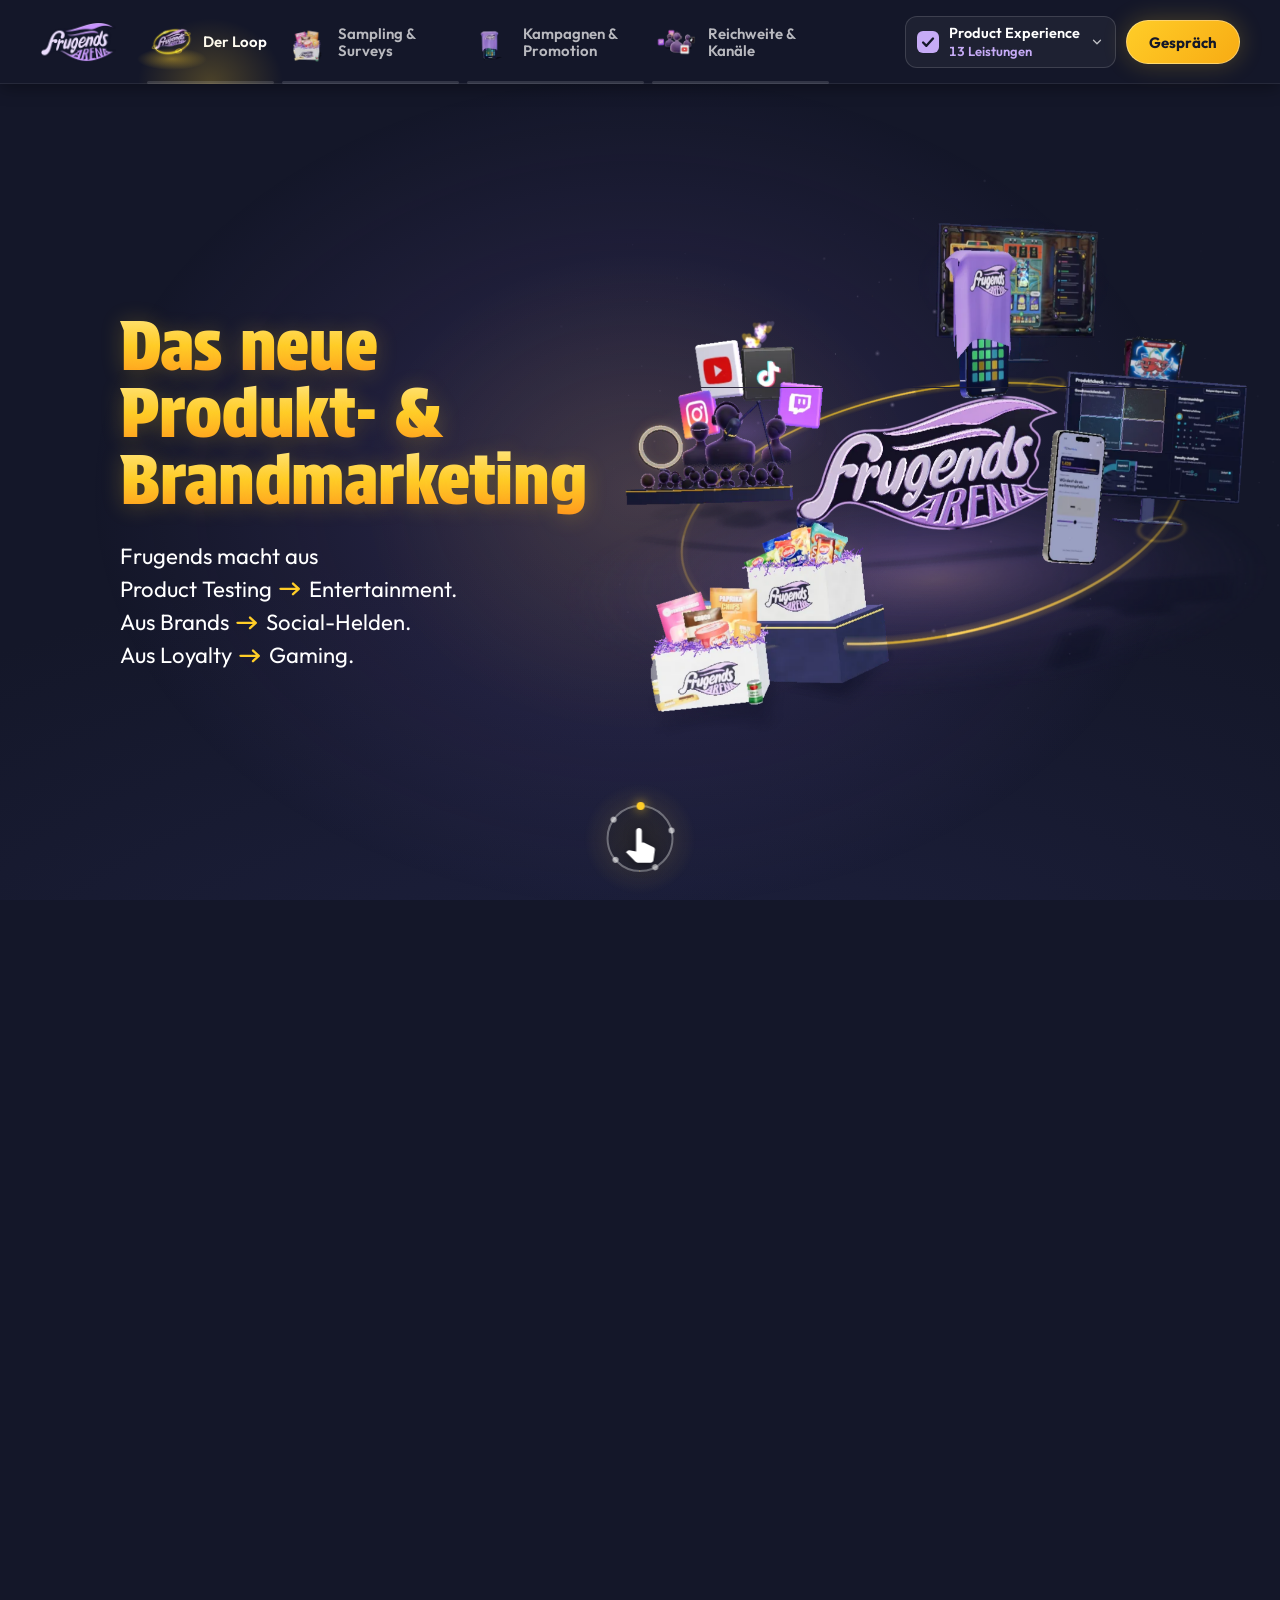
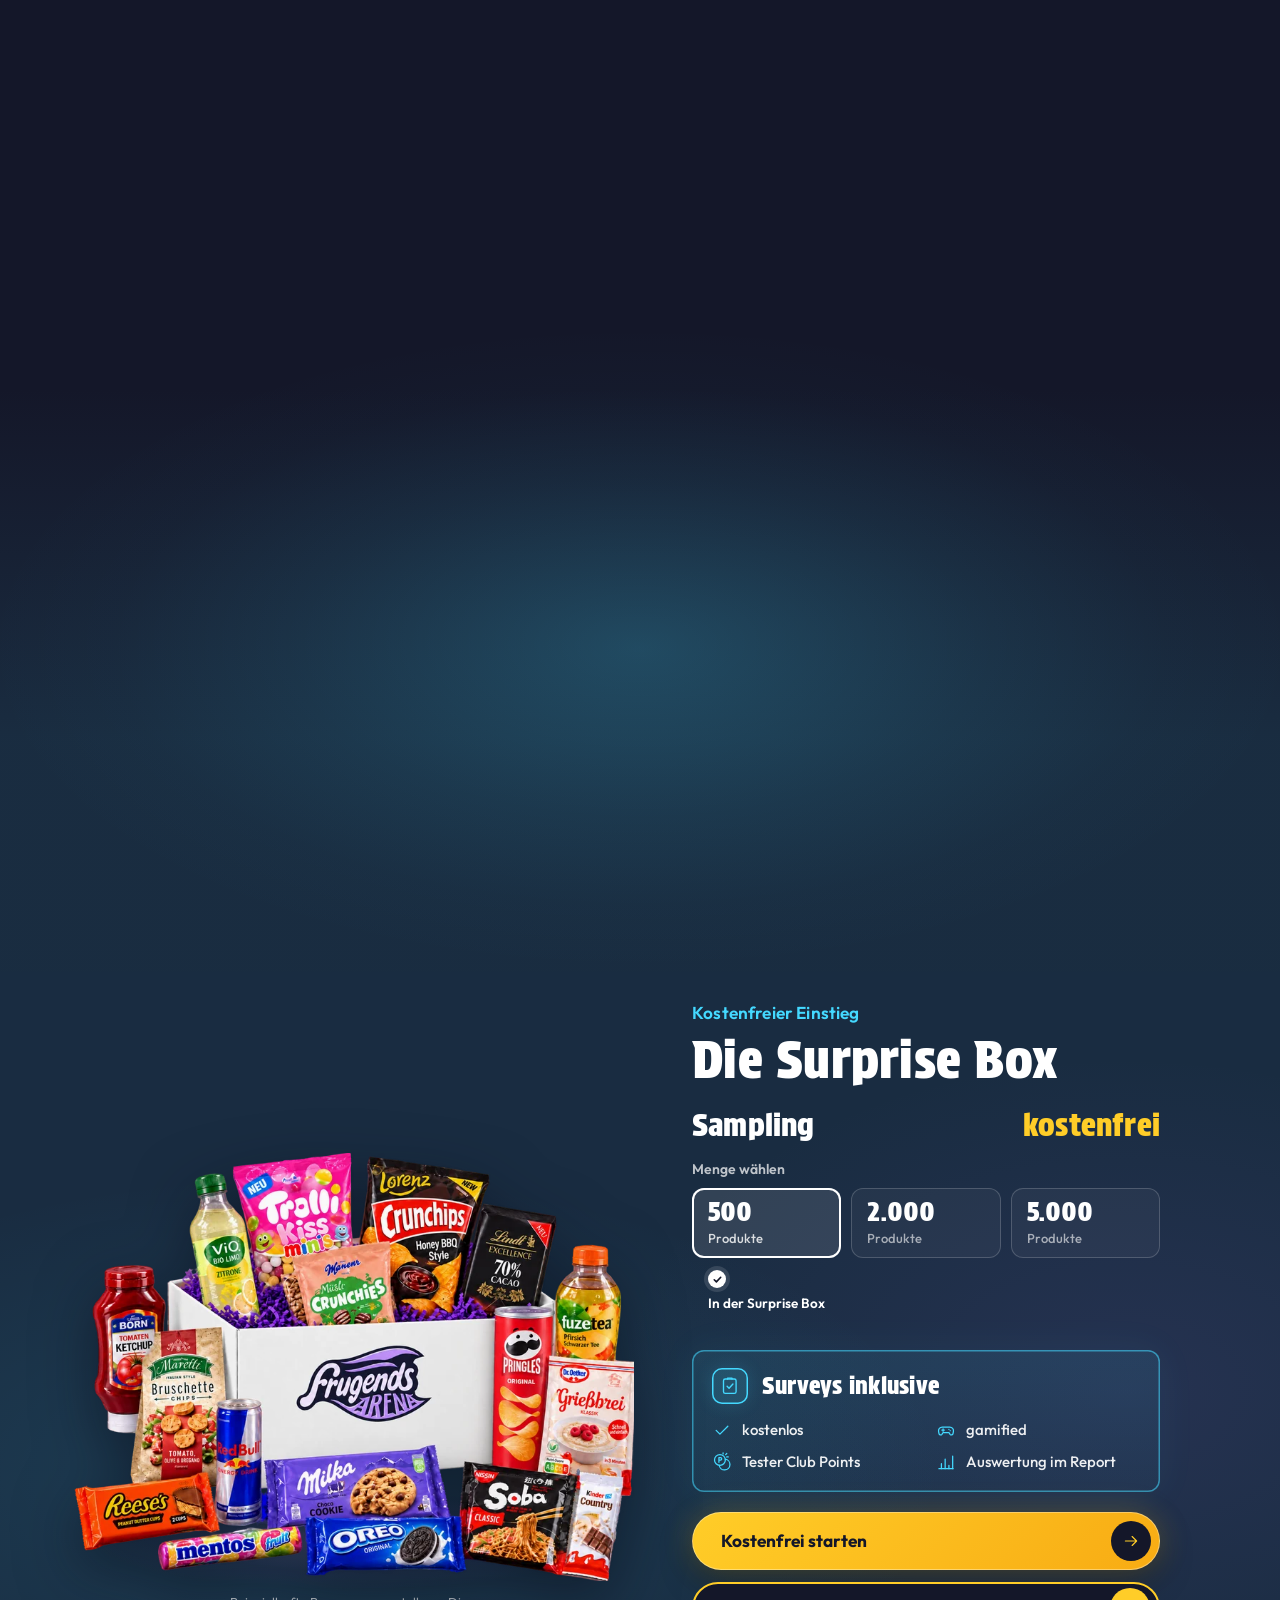
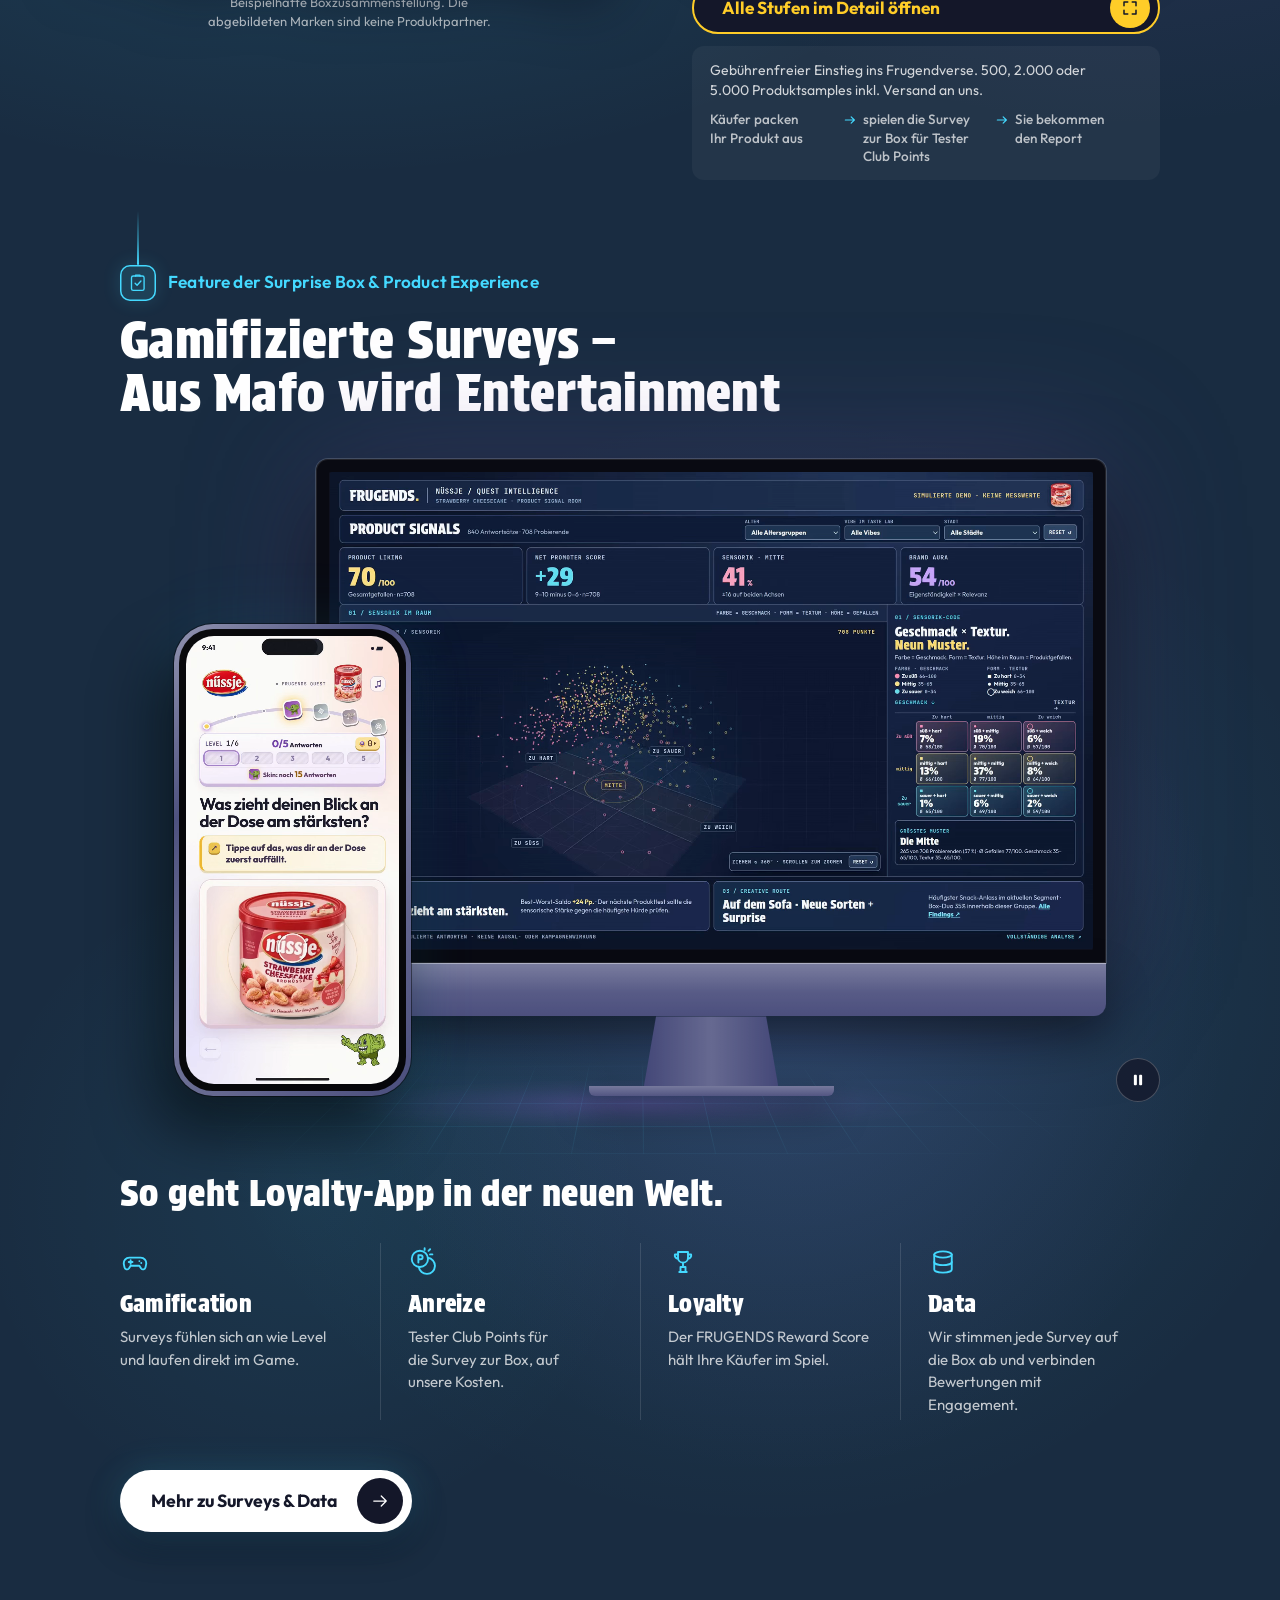
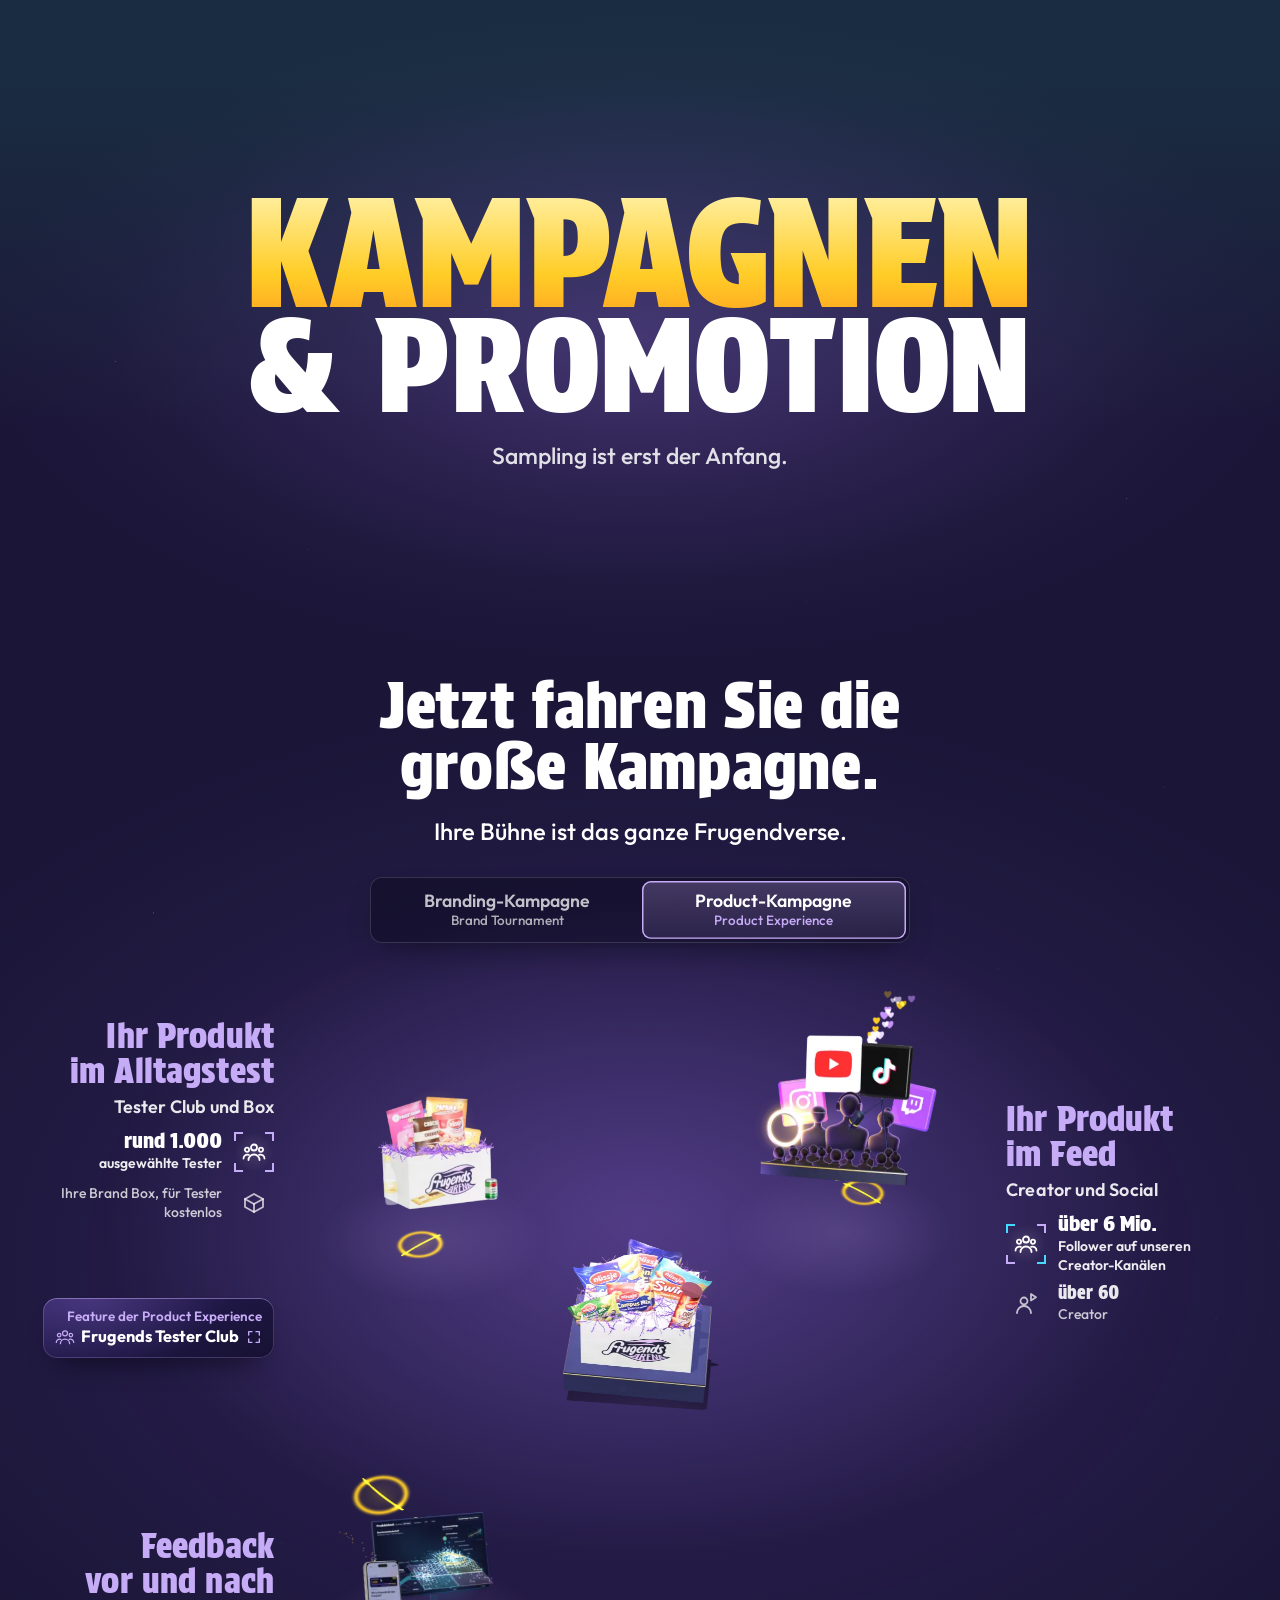
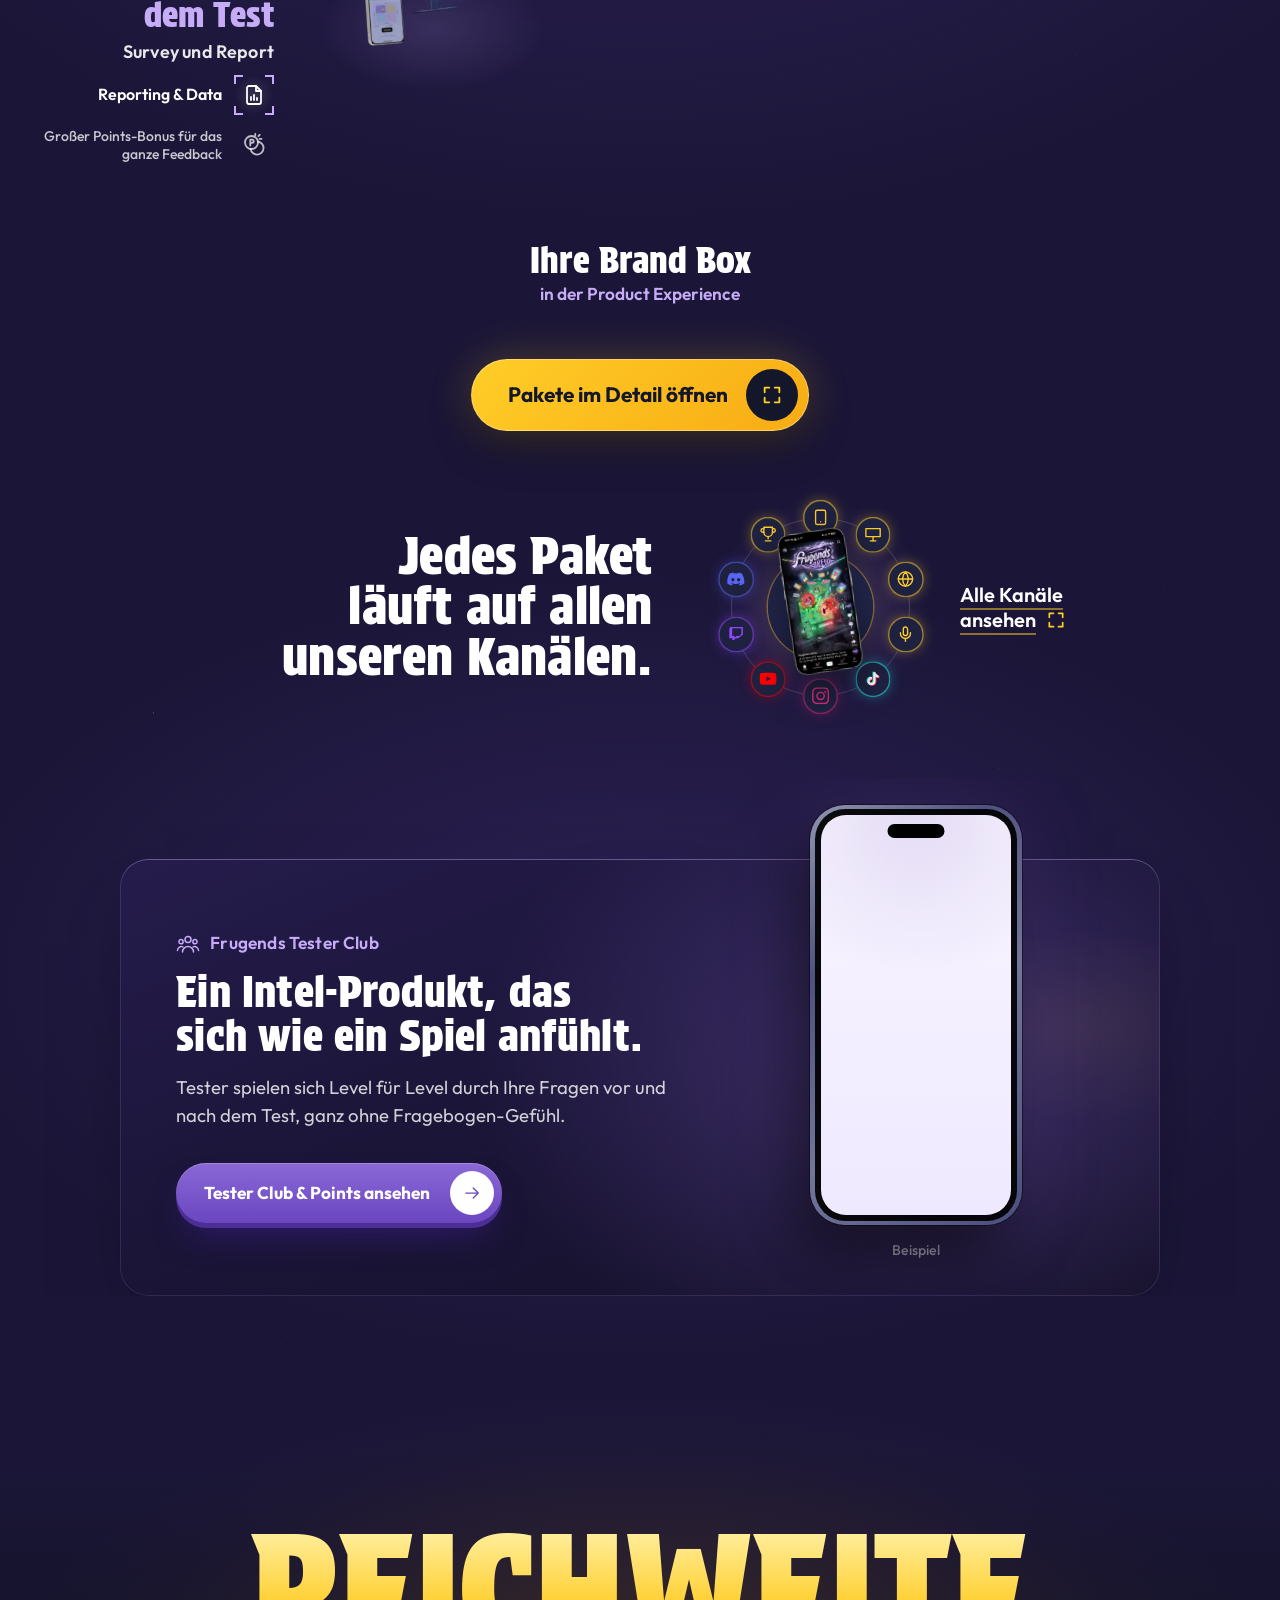
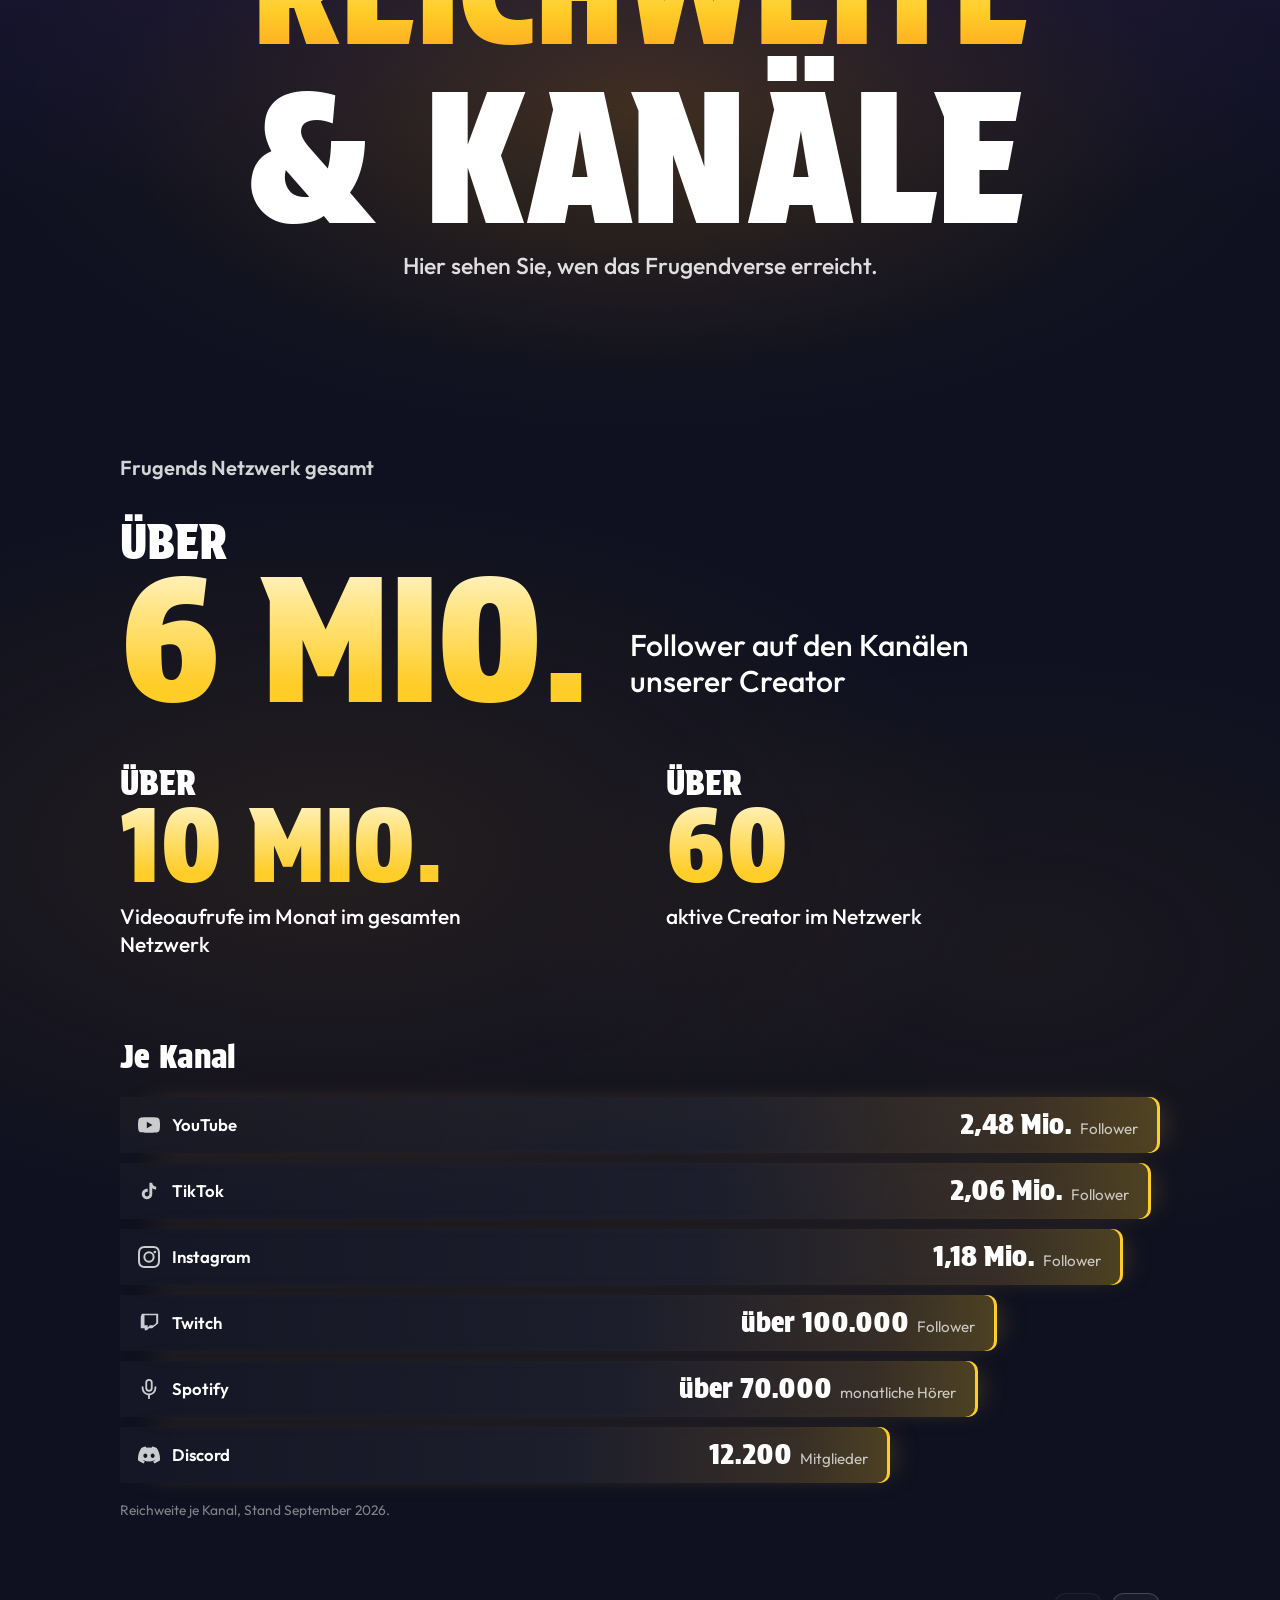
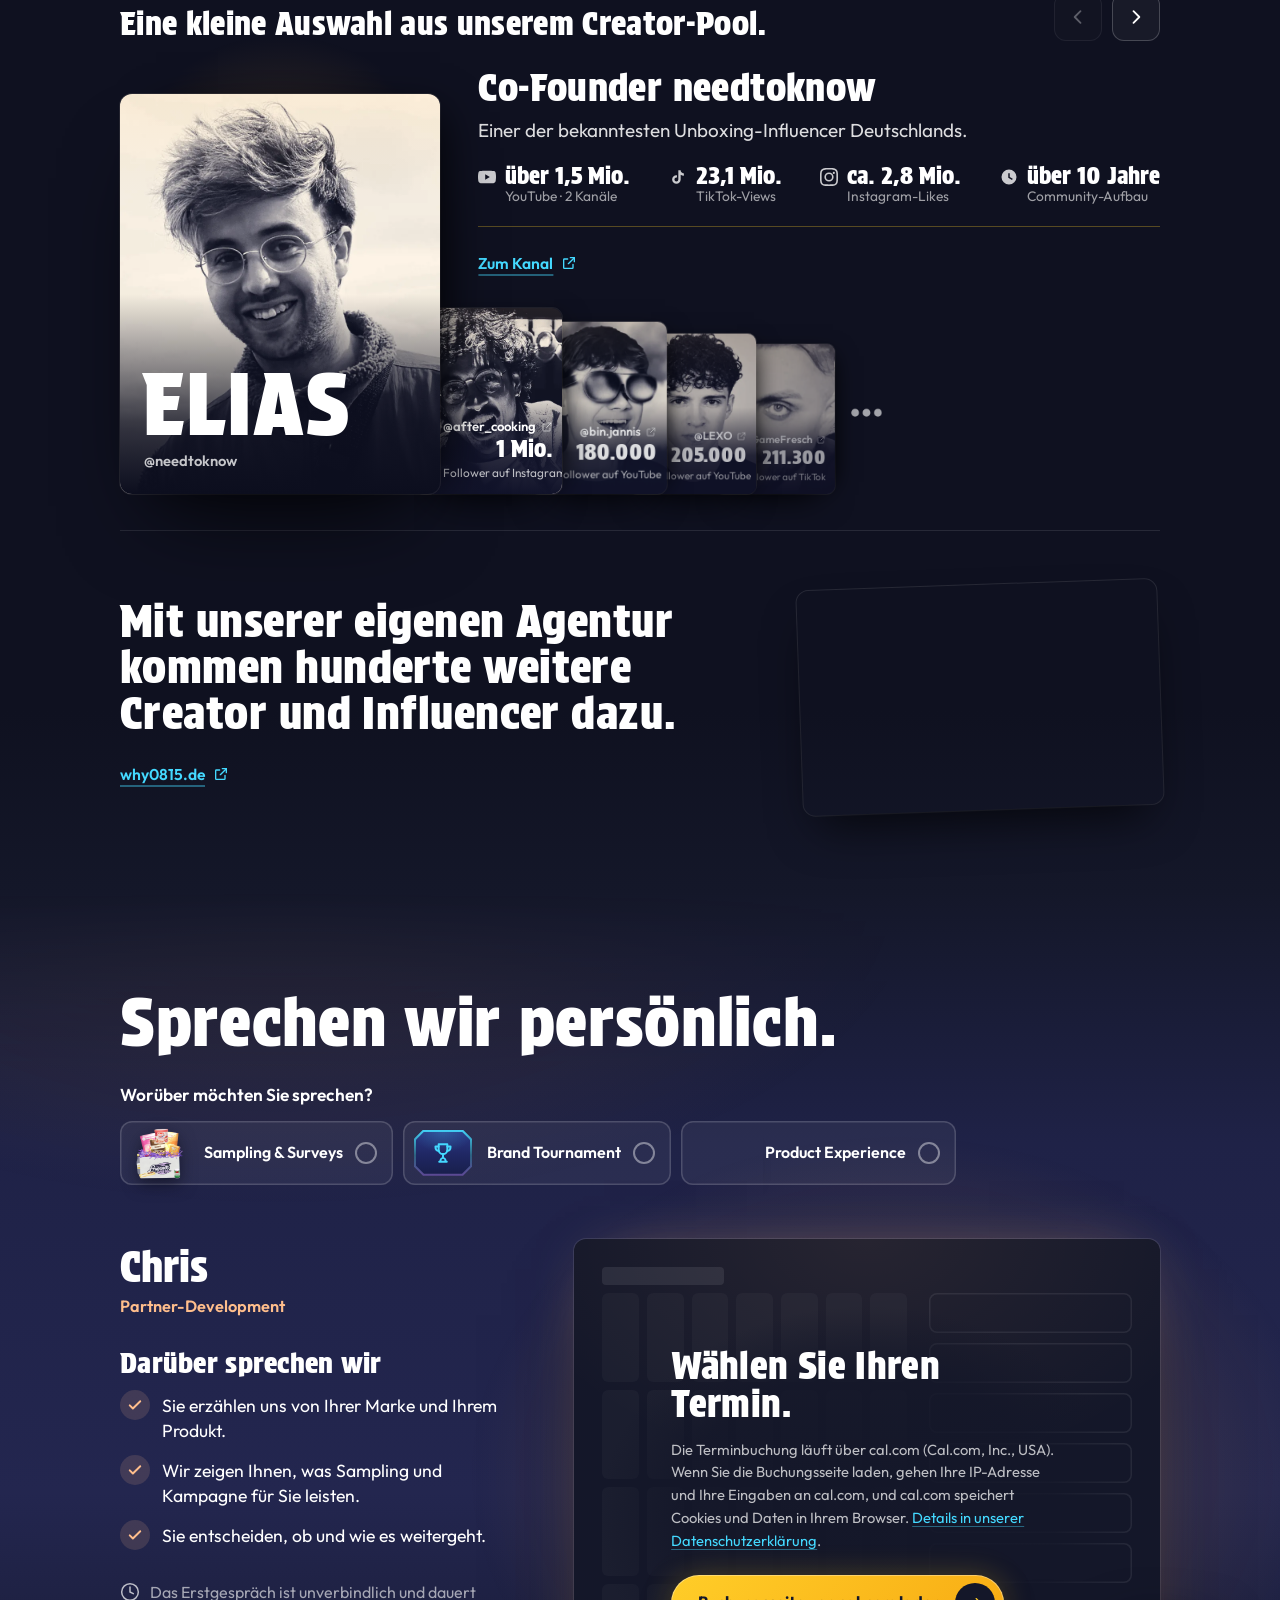
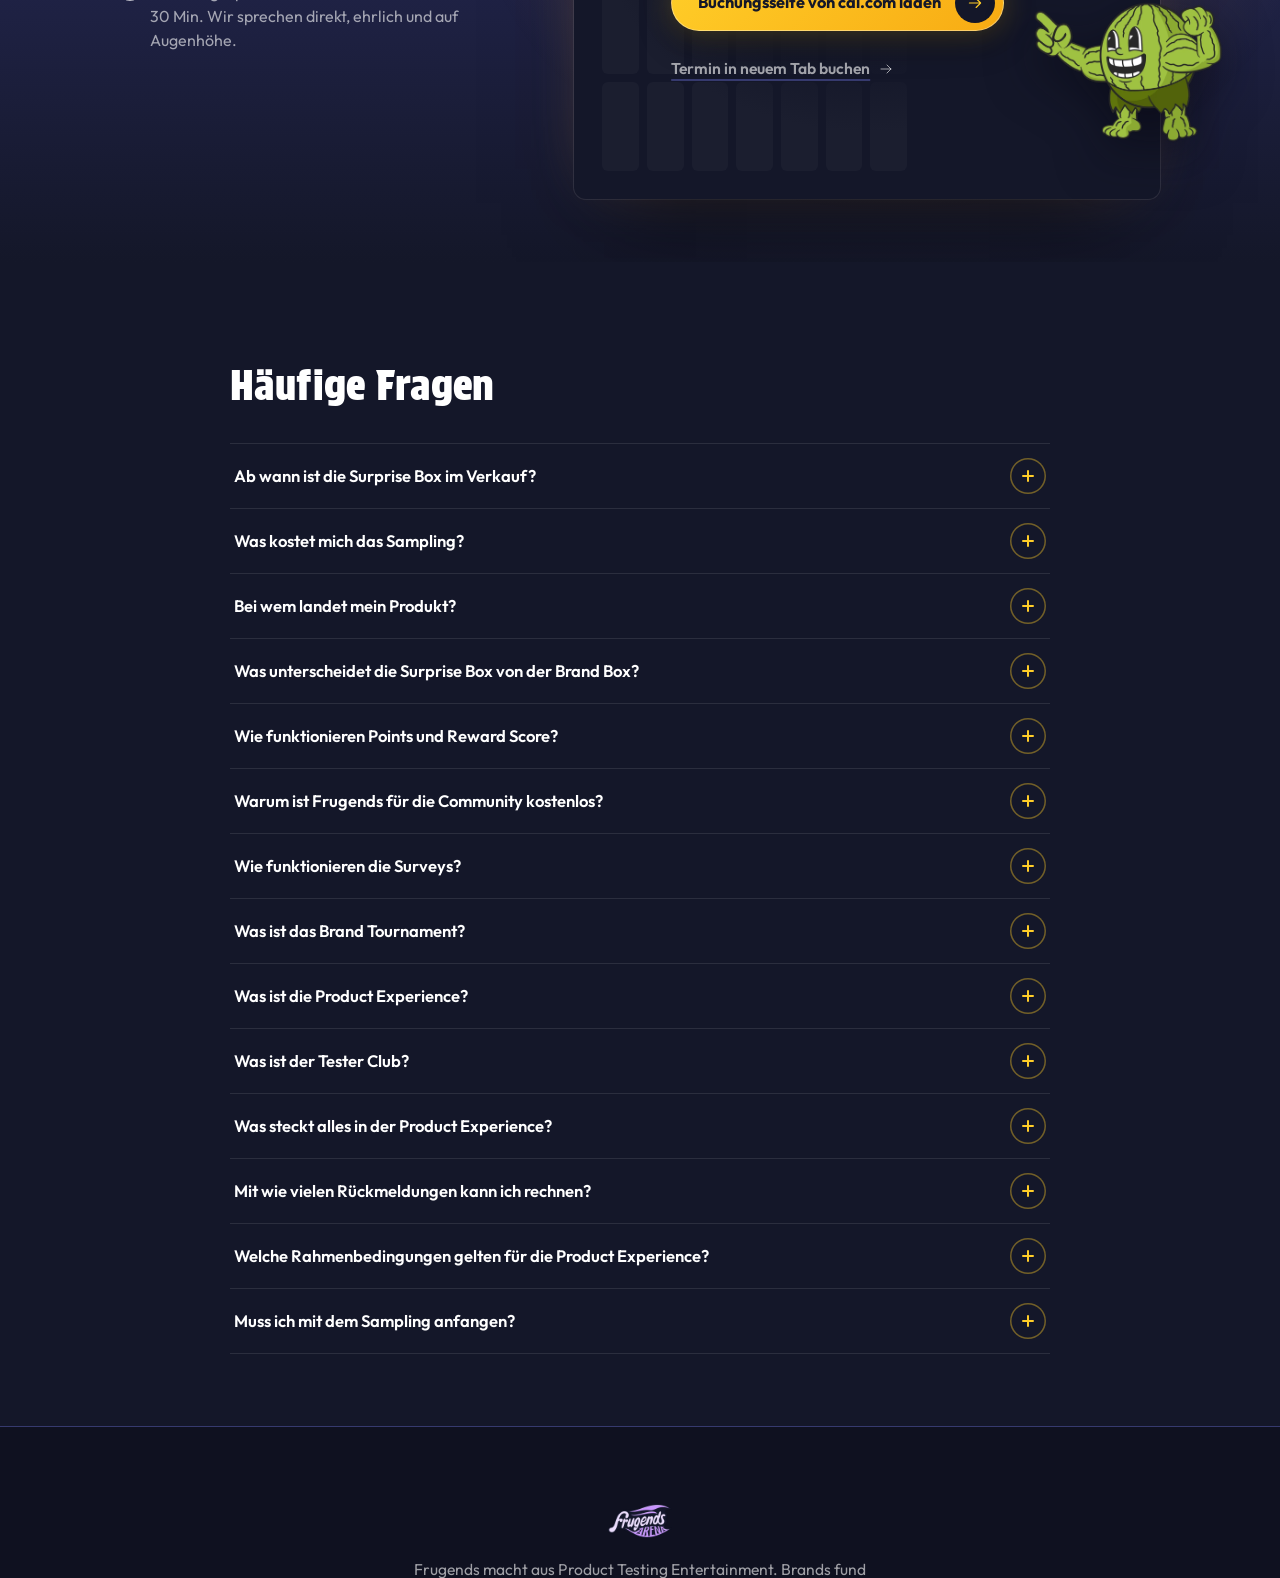
==== commit 10a38111: "Staging: ruhige 3D-Fassung bei reduzierter Bewegung (d209c8b)" ====
--- a/index.html
+++ b/index.html
@@ -15,14 +15,14 @@
     <link rel="preload" as="font" type="font/woff2" href="./fonts/QGYvz_MVcBeNP4NJtEtq.woff2" crossorigin />
     <link rel="stylesheet" href="./fonts/fonts.css" />
     <link rel="preload" as="image" type="image/webp" href="./img/nav/pillar-stills.webp?v=4" />
-    <script type="module" crossorigin src="./assets/main-DCICGqAY.js"></script>
+    <script type="module" crossorigin src="./assets/main-BUoQ4IGW.js"></script>
     <link rel="modulepreload" crossorigin href="./assets/tokens-CwWiloqu.js">
     <link rel="modulepreload" crossorigin href="./assets/preload-helper-C1FmrZbK.js">
     <link rel="modulepreload" crossorigin href="./assets/survey-game-sPjzvZSz.js">
     <link rel="modulepreload" crossorigin href="./assets/QuestPointsArt-wHniiy-0.js">
     <link rel="stylesheet" crossorigin href="./assets/tokens-D8bRRtXk.css">
     <link rel="stylesheet" crossorigin href="./assets/survey-game-8wFyiuVL.css">
-    <link rel="stylesheet" crossorigin href="./assets/main-CVgUvUCZ.css">
+    <link rel="stylesheet" crossorigin href="./assets/main-CG7mjk-7.css">
     <link rel="stylesheet" crossorigin href="./assets/global-BqeLJJLD.css">
 <style>
   /* Staging im claude.ai-Artifact: dunkles Schema für Scrollbalken/Formulare, Nav unter der Safe-Area. */
--- a/assets/main-CG7mjk-7.css
+++ b/assets/main-CG7mjk-7.css
@@ -0,0 +1 @@
+.kf{--kf-cyan: var(--cyan);--kf-lila: #c6abf6;--kf-blau: #2f7dff;--kf-graphit: rgba(232, 228, 248, .88);--kf-ein: cubic-bezier(.16, 1, .3, 1);position:relative;display:grid;gap:clamp(18px,2vw,26px)}.kf__svgdefs{position:absolute;width:0;height:0;overflow:hidden}.kf__kopf{display:flex;flex-wrap:wrap;align-items:flex-end;justify-content:space-between;gap:10px 24px;min-height:44px}.kf__zurueck{display:inline-flex;align-items:center;gap:8px;min-height:44px;padding:0 4px;border:0;background:none;color:var(--text-primary);font:600 .95rem/1.2 var(--font-body);text-decoration:underline;text-decoration-color:#fff6;text-decoration-thickness:1.5px;text-underline-offset:5px;cursor:pointer}.kf__zurueck-icon{width:18px;height:18px;flex:none;color:var(--kf-graphit)}.kf__zurueck:focus-visible{outline:2px solid var(--gold);outline-offset:3px;border-radius:4px}@media (hover: hover) and (pointer: fine){.kf__zurueck:hover{text-decoration-color:var(--text-primary)}}.kf-pakete{position:relative;display:grid;grid-template-columns:repeat(2,minmax(0,1fr));column-gap:14px;max-width:734px}.kf-pakete[data-art=beide]{padding-bottom:62px}.kf-paket{--ton: var(--kf-cyan);--ton-rgb: 68, 217, 255;position:relative;display:grid;grid-template-columns:26px 42px minmax(0,1fr);grid-template-areas:"box objekt name" "box objekt art";align-items:center;column-gap:12px;row-gap:2px;min-height:72px;padding:10px 14px;border:0;border-radius:var(--radius-md);background:#ffffff09;box-shadow:inset 0 0 0 1.5px #ffffff24;color:var(--text-primary);font:inherit;text-align:left;cursor:pointer;transition:background-color .2s linear,box-shadow .2s linear,transform .14s var(--kf-ein);-webkit-tap-highlight-color:transparent;touch-action:manipulation}.kf-paket--experience{--ton: var(--kf-lila);--ton-rgb: 198, 171, 246}.kf-paket .kf-box{grid-area:box}.kf-paket__objekt{grid-area:objekt;display:grid;place-items:center;height:44px}.kf-paket__objekt img{width:42px;height:auto;filter:drop-shadow(0 6px 8px rgba(5,6,16,.5))}.kf-paket__objekt .kp-banner--mini{--kante: 7px;padding:7px 10px}.kf-paket__objekt .kp-banner--mini .kp-banner__pokal{width:20px;height:20px}.kf-paket__name{grid-area:name;align-self:end;font-family:var(--font-display);font-weight:400;font-size:clamp(1.12rem,1rem + .4vw,1.3rem);line-height:1.02}.kf-paket__art{grid-area:art;align-self:start;font:600 .88rem/1.25 var(--font-body);color:#ffffffb3;transition:color .2s linear}.kf-paket[aria-pressed=true]{background:rgba(var(--ton-rgb),.1);box-shadow:inset 0 0 0 2px var(--ton),0 0 34px -14px var(--ton)}.kf-paket[aria-pressed=true] .kf-paket__art{color:var(--ton)}.kf-paket:active{transform:scale(.985)}.kf-paket:focus-visible{outline:2px solid var(--gold);outline-offset:3px}@media (hover: hover) and (pointer: fine){.kf-paket[aria-pressed=false]:hover{background:#ffffff0f;box-shadow:inset 0 0 0 1.5px rgba(var(--ton-rgb),.7)}}@media (min-width: 901px){.kf-paket{grid-template-columns:26px minmax(0,1fr);grid-template-areas:"box objekt" "name name" "art art";align-items:start;row-gap:6px;min-height:0;padding:14px 16px}.kf-paket .kf-box{align-self:center}.kf-paket__objekt{justify-self:end;height:40px}.kf-paket__objekt img{width:50px}.kf-paket__name{margin-top:4px;font-size:clamp(1.2rem,1.05rem + .35vw,1.4rem)}.kf-pakete__plus{top:calc(50% - 12px)}.kf-pakete[data-art=beide] .kf-pakete__plus{top:calc((100% - 62px)/2 - 12px)}}.kf-paket[data-letztes]{cursor:default}.kf-paket[data-letztes]:active{transform:none}.kf-pakete__plus{position:absolute;left:calc(50% - 12px);top:24px;z-index:1;display:grid;place-items:center;width:24px;height:24px;border-radius:50%;background:#15172c;box-shadow:inset 0 0 0 1.5px #ffffff47;color:#fffc;pointer-events:none;transition:transform .26s var(--kf-ein),box-shadow .2s linear}.kf-pakete__plus svg{width:12px;height:12px}.kf-pakete[data-art=beide] .kf-pakete__plus{background:linear-gradient(135deg,var(--kf-cyan),var(--kf-lila));box-shadow:none;color:#141729;transform:rotate(90deg)}.kf-beide{position:absolute;left:0;right:0;bottom:0;margin:0;padding-top:16px;display:flex;flex-wrap:wrap;align-items:baseline;justify-content:center;gap:2px 10px;font:600 .95rem/1.2 var(--font-body);color:var(--text-primary);text-align:center;opacity:0;visibility:hidden;transform:translateY(-6px);transition:opacity .2s linear,transform .26s var(--kf-ein),visibility 0s linear .26s}.kf-beide:before{content:"";position:absolute;left:18%;right:18%;top:2px;height:10px;border:2px solid transparent;border-top:0;border-radius:0 0 8px 8px;background:linear-gradient(90deg,var(--kf-cyan),var(--kf-lila)) border-box;-webkit-mask:linear-gradient(#000 0 0) padding-box exclude,linear-gradient(#000 0 0);mask:linear-gradient(#000 0 0) padding-box exclude,linear-gradient(#000 0 0)}.kf-beide__name{font-family:var(--font-display);font-weight:400;font-size:1.15rem;line-height:1}.kf-beide__zeile{color:#ffffffc7;font-weight:500}.kf-beide__spaeter{flex-basis:100%;font-size:.86rem;font-weight:500;color:#ffffffa8}.kf-pakete[data-art=beide] .kf-beide{opacity:1;visibility:visible;transform:none;transition:opacity .2s linear,transform .26s var(--kf-ein),visibility 0s}.kf-liste{display:grid;grid-template-columns:minmax(0,1fr);gap:18px}.kf-liste--spalten{grid-template-columns:repeat(2,minmax(0,1fr));align-items:start;gap:clamp(20px,2.4vw,34px)}.kf-spalte{display:grid;gap:clamp(16px,1.8vw,22px);align-content:start;min-width:0}.kf-gruppe{--g-ton: rgba(255, 255, 255, .86);min-width:0;margin:0;padding:10px 6px 6px;border:0;border-radius:var(--radius-md);background:linear-gradient(180deg,#ffffff0b,#ffffff04 70%);box-shadow:inset 0 1px #ffffff12,inset 0 2px 0 -.5px var(--g-linie, rgba(255, 255, 255, .12))}.kf-gruppe--turnier{--g-ton: var(--kf-cyan);--g-linie: rgba(68, 217, 255, .55);--tinte: var(--kf-cyan)}.kf-gruppe--tester{--g-ton: var(--kf-lila);--g-linie: rgba(198, 171, 246, .6);--tinte: var(--kf-lila)}.kf-gruppe--beide{--g-ton: rgba(255, 255, 255, .92);--g-linie: rgba(170, 190, 250, .5);--tinte: linear-gradient(135deg, var(--kf-cyan), var(--kf-lila))}.kf-gruppe[data-im-setup=false] .kf-gruppe__name{opacity:.72}.kf-gruppe>legend{float:left}.kf-gruppe>legend+*{clear:both}.kf-gruppe__titel{display:flex;align-items:center;gap:10px;width:100%;margin:0 0 4px;padding:0 12px 8px;border-bottom:1px solid rgba(255,255,255,.08);font:600 1rem/1.3 var(--font-body);color:var(--g-ton)}.kf-gruppe__vorschlag{display:inline-flex;align-items:center;gap:5px;margin-left:auto;font-weight:500;font-size:.88rem;color:var(--kf-graphit)}.kf-gruppe__zeichen{width:19px;height:19px;flex:none}.kf-gruppe__zahl{margin-left:auto;font-weight:600;font-size:.9rem;color:#ffffffa8;font-variant-numeric:tabular-nums}.kf-gruppe__vorschlag+.kf-gruppe__zahl{margin-left:10px;padding-left:10px;border-left:1px solid rgba(255,255,255,.16)}.kf-gruppe__liste{display:grid;gap:1px;margin:0;padding:0;list-style:none}.kf-gruppe__link{margin:4px 0 2px 12px}.kf-zeile{--ton: rgba(255, 255, 255, .9);--tinte: linear-gradient(135deg, var(--kf-cyan), var(--kf-lila));position:relative;display:grid;grid-template-columns:26px minmax(0,1fr);align-items:center;column-gap:12px;min-height:48px;padding:7px 12px;border-radius:10px;color:#ffffffbd;font:500 .98rem/1.34 var(--font-body);cursor:pointer;transition:background-color .16s linear,color .16s linear;-webkit-tap-highlight-color:transparent;touch-action:manipulation}@media (hover: hover) and (pointer: fine){.kf-zeile{min-height:44px;padding-block:6px}}.kf-zeile{grid-template-columns:26px minmax(0,1fr) auto}.kf-zeile[data-zustand=vorschlag],.kf-zeile[data-zustand=hinzugefuegt],.kf-zeile[data-zustand=fest]{color:var(--text-primary)}.kf-zeile[data-zustand=entfernt] .kf-zeile__name{text-decoration:line-through;text-decoration-thickness:1.5px;text-decoration-color:#ffffff8c}.kf-zeile[data-zustand=entfernt] .kf-zeile__label{opacity:.62}.kf-zeile[data-kind]{margin-left:22px}.kf-zeile[data-kind]:after{content:"";position:absolute;left:-10px;top:6px;bottom:6px;width:1.5px;border-radius:1px;background:#ffffff29}.kf-zeile[data-kind] .kf-zeile__input{left:12px}.kf-zeile{isolation:isolate}.kf-zeile:before{content:"";position:absolute;top:0;right:0;bottom:0;left:0;z-index:-1;border-radius:inherit;background:var(--tinte);opacity:0;transition:opacity .2s linear}.kf-zeile:before{background:#fff}.kf-zeile[data-zustand=hinzugefuegt]:before{opacity:.07}.kf-zeile__wort{align-self:center;justify-self:end;padding-left:8px;font:600 .8rem/1.2 var(--font-body);white-space:nowrap}.kf-zeile__wort--plus{color:#fff}.kf-zeile__wort--minus{color:#ffffffb3}.kf-zeile__name{display:block}.kf-zeile__input{position:absolute;left:12px;top:50%;width:26px;height:26px;margin:-13px 0 0;opacity:0;cursor:pointer}.kf-zeile:has(.kf-zeile__input:focus-visible){outline:2px solid var(--gold);outline-offset:2px}@media (hover: hover) and (pointer: fine){.kf-zeile:hover{background:#ffffff0d}.kf-zeile[data-zustand=leer]:hover .kf-box__rahmen,.kf-zeile[data-zustand=entfernt]:hover .kf-box__rahmen{border-color:#ffffffd9}}.kf-zeile:active .kf-box{transform:scale(.86)}.kf-zeile__label{display:grid;gap:0}.kf-zeile__zusatz{font-size:.82rem;font-weight:500;line-height:1.28;color:#ffffffa8}.kf-zeile--fest{cursor:default}.kf-status{display:grid;gap:8px;margin-top:-4px}.kf-status__satz{margin:0;font:600 1rem/1.4 var(--font-body);color:var(--text-primary)}.kf-legende{display:flex;flex-wrap:wrap;gap:6px 20px;margin:0;font:500 .86rem/1.2 var(--font-body);color:#fffc}.kf-legende__eintrag{--tinte: linear-gradient(135deg, var(--kf-cyan), var(--kf-lila));display:inline-flex;align-items:center;gap:8px}.kf-legende__eintrag .kf-box{width:18px;height:18px}.kf-legende__eintrag .kf-box__rahmen,.kf-legende__eintrag .kf-box__fuellung{border-radius:5px}.kf-status__abweichung{display:flex;flex-wrap:wrap;align-items:center;gap:6px 18px;margin:0;font:600 .9rem/1.3 var(--font-body);color:#fff}.kf-summe__abweichung{color:#fff}.kf-box{position:relative;display:block;width:26px;height:26px;flex:none;transition:transform .14s var(--kf-ein)}.kf-box__rahmen,.kf-box__fuellung{position:absolute;top:0;right:0;bottom:0;left:0;border-radius:7px}.kf-box__rahmen{border:1.5px solid rgba(255,255,255,.42);transition:border-color .16s linear,opacity .16s linear}.kf-box__fuellung{background:var(--tinte, var(--kf-cyan));opacity:0;transform:scale(.6);transition:opacity .14s linear,transform .26s cubic-bezier(.34,1.5,.64,1)}.kf-box__tinte,.kf-box__bleistift{position:absolute;top:0;right:0;bottom:0;left:0;width:100%;height:100%;pointer-events:none}.kf-box__tinte{color:#141729;clip-path:inset(0 100% 0 0);transition:clip-path .12s linear}.kf-box__bleistift{overflow:visible;color:var(--kf-graphit);opacity:0;transition:opacity .16s linear}[data-zustand=vorschlag]>.kf-box .kf-box__rahmen,.kf-box--tinte .kf-box__rahmen{opacity:0}[data-zustand=vorschlag]>.kf-box .kf-box__fuellung,.kf-box--tinte .kf-box__fuellung{opacity:1;transform:none}[data-zustand=vorschlag]>.kf-box .kf-box__tinte,.kf-box--tinte .kf-box__tinte{clip-path:inset(0 0 0 0);transition:clip-path .24s var(--kf-ein) 60ms}[data-zustand=hinzugefuegt]>.kf-box .kf-box__rahmen{opacity:0}[data-zustand=hinzugefuegt]>.kf-box .kf-box__fuellung{opacity:1;transform:none;background:#fff}[data-zustand=hinzugefuegt]>.kf-box .kf-box__tinte{clip-path:inset(0 0 0 0);transition:clip-path .24s var(--kf-ein) 60ms}[data-zustand=entfernt]>.kf-box .kf-box__rahmen{border-style:dashed;border-color:#ffffffb3}.kf-box__bleistift{display:none}.kf-paket .kf-box{--tinte: var(--ton)}.kf-paket[aria-pressed=true] .kf-box__rahmen{opacity:0}.kf-paket[aria-pressed=true] .kf-box__fuellung{opacity:1;transform:none}.kf-paket[aria-pressed=true] .kf-box__tinte{clip-path:inset(0 0 0 0);transition:clip-path .24s var(--kf-ein) 60ms}.kf-box--fest .kf-box__rahmen{opacity:0}.kf-box--fest .kf-box__fuellung{opacity:1;transform:none;background:linear-gradient(135deg,var(--kf-cyan),var(--kf-lila))}.kf-box--fest .kf-box__tinte{clip-path:inset(0 0 0 0);transition:none}.kf-summe{position:sticky;bottom:calc(-1*max(28px,calc(env(safe-area-inset-bottom,0px) + 20px)));z-index:2;display:grid;grid-template-columns:minmax(0,1fr) auto;align-items:center;gap:8px 28px;margin:2px calc(-1*clamp(14px,2vw,24px)) 0;padding:12px clamp(14px,2vw,24px) max(12px,calc(env(safe-area-inset-bottom,0px) + 8px));border-radius:var(--radius-md) var(--radius-md) 0 0;background:var(--bg-sink, #0f1120);box-shadow:0 -1px #ffffff14,0 -18px 30px -12px #050610cc}.kf-summe__setup{display:grid;gap:2px;margin:0}.kf-summe__paket{font-family:var(--font-display);font-weight:400;font-size:clamp(1.25rem,1.05rem + .6vw,1.6rem);line-height:1;color:var(--text-primary)}.kf-summe__zahl{font:600 .98rem/1.3 var(--font-body);color:#ffffffc7;font-variant-numeric:tabular-nums}.kf-summe__beitrag{font-weight:500;color:#ffffffb3}.kf-summe__cta{justify-self:end}.kf-rahmen{--ton: var(--kp-lila, #c6abf6);display:grid;gap:12px;max-width:980px}.kf-rahmen .kp-detail__hinweis{max-width:70ch}@media (max-width: 720px){.kf-summe{bottom:calc(-1*max(20px,calc(env(safe-area-inset-bottom,0px) + 14px)))}}@media (max-width: 620px){.kf__kopf{flex-wrap:nowrap;align-items:center}.kf__zurueck{flex:none;max-width:9.2em;padding:0;font-size:.84rem;line-height:1.15;text-align:right;text-underline-offset:3px}.kf__zurueck-icon{display:none}.kf-pakete{column-gap:10px}.kf-pakete[data-art=beide]{padding-bottom:76px}.kf-pakete__plus{top:calc(50% - 12px)}.kf-pakete[data-art=beide] .kf-pakete__plus{top:calc((100% - 76px)/2 - 12px)}.kf-paket{grid-template-columns:22px minmax(0,1fr);grid-template-areas:"box objekt" "name name" "art art";align-items:start;row-gap:6px;min-height:0;padding:12px}.kf-paket{row-gap:4px}.kf-paket .kf-box{width:22px;height:22px;align-self:center}.kf-paket__objekt{justify-self:end;height:30px}.kf-paket__objekt img{width:40px}.kf-paket__name{font-size:1.12rem}.kf-paket__art{font-size:.84rem}.kf-beide{flex-direction:column;align-items:center;gap:2px;font-size:.86rem}.kf-beide__spaeter{flex-basis:auto;font-size:.8rem}.kf-beide:before{left:22%;right:22%}.kf{gap:14px}.kf-liste{gap:12px}.kf-gruppe{padding:10px 2px 3px}.kf-gruppe__titel{padding:0 10px 7px}.kf-zeile{min-height:44px;padding:5px 8px;column-gap:10px;font-size:.94rem;line-height:1.3}.kf-gruppe__vorschlag{font-size:.84rem}.kf-gruppe__zeichen{width:18px;height:18px}.kf-zeile__input{left:8px}.kf-zeile__zusatz{font-size:.8rem;line-height:1.22}.kf-gruppe__link{margin-top:4px;margin-bottom:2px}.kf-gruppe__link{margin-left:10px}.kf-summe{gap:12px;padding-top:9px;padding-bottom:max(9px,calc(env(safe-area-inset-bottom,0px) + 6px))}.kf-summe__paket{font-size:1.02rem}.kf-summe__zahl{font-size:.8rem;line-height:1.25}.kf-rahmen .kp-rahmen{grid-template-columns:repeat(3,minmax(0,1fr));gap:10px}.kf-rahmen .kp-rahmen__label{font-size:.8rem;line-height:1.32}.kf-rahmen .kp-rahmen__wert{font-size:1.08rem}.kf-summe__cta.p-cta{min-height:52px;max-width:214px;padding:6px 6px 6px 16px;font-size:.9rem;line-height:1.15}.kf-summe__cta .p-cta__icon{width:34px;height:34px}}@media (prefers-reduced-motion: reduce){.kf-paket,.kf-box,.kf-box__rahmen,.kf-box__fuellung,.kf-box__tinte,.kf-box__bleistift,.kf-pakete__plus,.kf-beide,.kf-zeile,.kf-zeile:before{transition:none!important}.kf-zeile:active .kf-box,.kf-paket:active{transform:none}}.kps{--kps-cyan: var(--cyan);--kps-lila: #c6abf6;--kps-ton: var(--kps-lila);--kps-tinte: var(--kps-lila);--kps-grund: #1b1e3b;--kps-ein: cubic-bezier(.16, 1, .3, 1);--kf-cyan: var(--cyan);--kf-lila: #c6abf6;--kf-graphit: rgba(236, 233, 250, .92);--kf-ein: cubic-bezier(.16, 1, .3, 1);position:relative;flex:none;align-self:center;color:var(--text-primary);font-family:var(--font-body);transition:opacity .22s linear,visibility 0s}.kps[data-art=tournament]{--kps-ton: var(--kps-cyan);--kps-tinte: var(--kps-cyan)}.kps[data-art=beide]{--kps-ton: color-mix(in srgb, var(--kps-cyan) 50%, var(--kps-lila));--kps-tinte: linear-gradient(135deg, var(--kps-cyan), var(--kps-lila))}.kps[data-sicht=aus]{opacity:0;visibility:hidden;pointer-events:none;transition:none}.kps__knopf{display:grid;grid-template-columns:22px auto 14px;align-items:center;column-gap:10px;min-height:52px;padding:6px 12px;border:0;border-radius:var(--radius-md);background:#ffffff0b;box-shadow:inset 0 0 0 1px #ffffff24;color:inherit;font:inherit;text-align:left;cursor:pointer;transition:background-color .16s linear,box-shadow .16s linear,transform .14s var(--kps-ein);-webkit-tap-highlight-color:transparent;touch-action:manipulation}.kps__knopf .kf-box{--tinte: var(--kps-tinte);width:22px;height:22px}.kps__knopf .kf-box__rahmen,.kps__knopf .kf-box__fuellung{border-radius:6px}.kps__text{display:grid;min-width:0}.kps__paket{font-weight:600;font-size:.906rem;line-height:1.2;color:var(--text-primary);white-space:nowrap}.kps__zahl{font-weight:600;font-size:.8125rem;line-height:1.25;color:var(--kps-ton);font-variant-numeric:tabular-nums;white-space:nowrap}.kps__pfeil{width:14px;height:14px;color:#ffffffb8;transition:transform .22s var(--kps-ein)}.kps[data-offen=true] .kps__knopf{background:#ffffff14;box-shadow:inset 0 0 0 1.5px var(--kps-cyan)}.kps[data-art=experience][data-offen=true] .kps__knopf{box-shadow:inset 0 0 0 1.5px var(--kps-lila)}.kps[data-offen=true] .kps__pfeil{transform:rotate(180deg)}.kps__knopf:active{transform:scale(.985)}.kps__knopf:focus-visible{outline:2px solid var(--gold);outline-offset:3px}@media (hover: hover) and (pointer: fine){.kps__knopf:hover{background:#ffffff14}}.kps__panel{position:absolute;right:0;top:calc(100% + 16px);width:384px;max-height:calc(100vh - var(--chrome-height, 84px) - 24px);overflow-y:auto;overscroll-behavior:contain;display:grid;gap:14px;padding:18px 18px 16px;border-radius:4px 4px var(--radius-md) var(--radius-md);background:var(--kps-grund);box-shadow:inset 0 0 0 1px #ffffff1f,inset 0 2px 0 0 var(--kps-ton),0 28px 60px -16px #050610e6;opacity:0;visibility:hidden;clip-path:inset(0 0 100% 0);transition:clip-path .16s cubic-bezier(.4,0,1,1),opacity .14s linear,visibility 0s linear .16s}.kps[data-art=beide] .kps__panel{box-shadow:inset 0 0 0 1px #ffffff1f,0 28px 60px -16px #050610e6;background:linear-gradient(90deg,var(--kps-cyan),var(--kps-lila)) top / 100% 2px no-repeat,var(--kps-grund)}.kps[data-offen=true] .kps__panel{opacity:1;visibility:visible;clip-path:inset(0 -40px -60px -40px);transition:clip-path .22s var(--kps-ein),opacity .12s linear,visibility 0s}.kps__kopf{display:grid;gap:2px;margin:0}.kps__titel{font:500 .8125rem/1.2 var(--font-body);color:#ffffffb3}.kps__panelpaket{font-family:var(--font-display);font-weight:400;font-size:1.35rem;line-height:1.05}.kps__art{display:flex;justify-content:space-between;gap:12px;margin:0;font:600 .95rem/1.3 var(--font-body);color:var(--kps-ton)}.kps__art-zahl{color:#fffc;font-variant-numeric:tabular-nums}.kps__liste{display:grid;gap:6px;margin:0;padding:0;list-style:none}.kps__punkt{display:grid;grid-template-columns:18px minmax(0,1fr);align-items:start;column-gap:10px;font:500 .88rem/1.35 var(--font-body);color:#ffffffeb}.kps__punkt .kf-box{width:18px;height:18px;margin-top:1px}.kps__punkt .kf-box__rahmen,.kps__punkt .kf-box__fuellung{border-radius:5px}.kps__punkt[data-paket=tournament] .kf-box{--tinte: var(--kps-cyan)}.kps__punkt[data-paket=experience] .kf-box{--tinte: var(--kps-lila)}.kps__punkt[data-paket=beide] .kf-box{--tinte: linear-gradient(135deg, var(--kps-cyan), var(--kps-lila))}.kps__aktionen{display:grid;gap:8px;padding-top:12px;border-top:1px solid rgba(255,255,255,.1)}.kps__anpassen{justify-self:start;min-height:44px;padding:0;border:0;background:none;color:var(--text-primary);font:600 .98rem/1.2 var(--font-body);text-decoration:underline;text-decoration-color:var(--kps-ton);text-decoration-thickness:2px;text-underline-offset:5px;cursor:pointer}.kps__anpassen:focus-visible{outline:2px solid var(--gold);outline-offset:3px;border-radius:4px}.kps__cta.p-cta{width:100%;justify-content:space-between;min-height:52px;padding-left:20px;font-size:.98rem}.kps__cta .p-cta__icon{width:36px;height:36px}@media (max-width: 1199px){.kps__knopf{position:relative;grid-template-columns:18px auto 12px;column-gap:8px;min-height:40px;padding:3px 10px 3px 9px;border-radius:10px}.kps__knopf:after{content:"";position:absolute;top:-2px;right:0;bottom:-2px;left:0}.kps__knopf .kf-box{width:18px;height:18px}.kps__knopf .kf-box__rahmen,.kps__knopf .kf-box__fuellung{border-radius:5px}.kps__paket{font-size:.8125rem;line-height:1.12}.kps__zahl{font-size:.78rem;line-height:1.15}.kps__pfeil{width:12px;height:12px}.kps__panel{position:fixed;left:auto;right:max(12px,env(safe-area-inset-right,0px));top:calc(var(--chrome-height) + 6px);width:min(400px,calc(100vw - 24px));max-height:calc(100vh - var(--chrome-height) - 18px);max-height:calc(100dvh - var(--chrome-height) - 18px);border-radius:var(--radius-md)}}@media (min-width: 1000px) and (max-width: 1199px){.kps__paket{display:none}.kps__zahl{font-size:.875rem;color:var(--text-primary)}}@media (max-width: 599px){.kps[data-sicht=aus],.kps__paket{display:none}.kps__zahl{font-size:.84rem;line-height:1.2;color:var(--text-primary)}.kps__knopf{column-gap:7px;padding:3px 9px 3px 8px}}@media (max-width: 409px){.kps__knopf{grid-template-columns:18px auto}.kps__pfeil{display:none}}@media (prefers-reduced-motion: reduce){.kps,.kps[data-sicht=aus],.kps__knopf,.kps__pfeil,.kps__panel,.kps[data-offen=true] .kps__panel{transition:none!important}.kps__knopf:active{transform:none}}.auftakt{--licht-rgb: 68, 217, 255;--licht-a: .2;--welt-von: var(--bg-deep);--welt-zu: var(--welt-sampling);position:relative;isolation:isolate;overflow:hidden;display:grid;place-items:center;align-content:center;height:var(--auftakt-h);padding-inline:var(--container-pad);text-align:center;background:linear-gradient(180deg,var(--welt-von) 0%,var(--welt-von) 10%,var(--welt-zu) 64%,var(--welt-zu) 100%)}.auftakt--kampagnen{--licht-rgb: 124, 92, 191;--licht-a: .42;--welt-von: var(--welt-sampling);--welt-zu: var(--welt-kampagnen)}.auftakt--reichweite{--licht-rgb: 245, 158, 11;--licht-a: .2;--welt-von: var(--welt-kampagnen);--welt-zu: var(--welt-reichweite)}.auftakt__licht{position:absolute;left:50%;top:50%;z-index:-2;width:min(1320px,150vw);height:100%;transform:translate(-50%,-50%);background:radial-gradient(closest-side,rgba(var(--licht-rgb),var(--licht-a)),rgba(var(--licht-rgb),calc(var(--licht-a) * .36)) 52%,rgba(var(--licht-rgb),calc(var(--licht-a) * .08)) 80%,transparent 100%);pointer-events:none}.auftakt__sterne{position:absolute;top:34%;right:0;bottom:0;left:0;z-index:-2;opacity:.6;pointer-events:none;background-image:radial-gradient(1.4px 1.4px at 9% 30%,rgba(255,255,255,.7),transparent 60%),radial-gradient(1px 1px at 24% 74%,rgba(255,255,255,.5),transparent 60%),radial-gradient(1.6px 1.6px at 38% 18%,rgba(198,171,246,.8),transparent 60%),radial-gradient(1px 1px at 63% 86%,rgba(255,255,255,.55),transparent 60%),radial-gradient(1.3px 1.3px at 74% 26%,rgba(255,255,255,.6),transparent 60%),radial-gradient(1px 1px at 88% 62%,rgba(198,171,246,.65),transparent 60%),radial-gradient(1.2px 1.2px at 95% 14%,rgba(255,255,255,.5),transparent 60%),radial-gradient(1px 1px at 4% 82%,rgba(198,171,246,.55),transparent 60%);-webkit-mask-image:linear-gradient(180deg,transparent 0%,#000 40%);mask-image:linear-gradient(180deg,transparent 0%,#000 40%)}.auftakt__titel{position:relative;margin:0;font:inherit}.auftakt__sr{position:absolute;width:1px;height:1px;padding:0;margin:-1px;overflow:hidden;clip:rect(0 0 0 0);white-space:nowrap;border:0}.auftakt .h3d-type.auftakt__karte{--mass: min(760px, 62vw);--ursprung: 50% 50%;--push: 1.025;position:relative;inset:auto;display:block;width:var(--mass);margin-inline:auto;container-type:normal}.auftakt .auftakt__karte .h3d-type__beat{--ursprung: 50% 50%;position:relative;top:auto;left:auto;right:auto;display:block;width:var(--mass);text-align:left}.auftakt .auftakt__karte .h3d-type__push{display:block;transform-origin:50% 50%}.auftakt .auftakt__karte .h3d-type__zeile.is-ober{margin-top:calc(var(--trim-o) * -1em + .2em)}.auftakt__halt{display:inline-block}.auftakt__satz{margin:clamp(22px,3.4vh,38px) 0 0;max-width:46ch;font-family:var(--font-body);font-weight:500;font-size:clamp(1.08rem,.96rem + .6vw,1.5rem);line-height:1.35;color:#ffffffdb;text-wrap:balance;opacity:0;transform:translateY(14px);transition:opacity .2s cubic-bezier(.5,0,.9,.4),transform 0s linear .22s}.auftakt.is-an .auftakt__satz{opacity:1;transform:none;transition:opacity .5s cubic-bezier(.2,0,0,1) .42s,transform .9s cubic-bezier(.16,1,.3,1) .42s}.auftakt__hervor{position:relative;font-weight:700;color:var(--gold)}.auftakt.is-an .auftakt__hervor:after{content:attr(data-t);position:absolute;top:0;right:0;bottom:0;left:0;color:var(--text-primary);pointer-events:none;animation:h3d-gluehen .62s cubic-bezier(.3,0,.2,1) .56s both}@media (max-width: 560px){.auftakt .h3d-type.auftakt__karte{--mass: min(calc(100vw - 2 * var(--container-pad) - 8px), 420px);--push: 1.02}}@media (prefers-reduced-motion: reduce){.auftakt__satz,.auftakt.is-an .auftakt__satz{opacity:1;transform:none;transition:none}.auftakt.is-an .auftakt__hervor:after{content:none;animation:none}}.sanker{--sanker: 36px;display:inline-grid;place-items:center;flex:none;width:var(--sanker);height:var(--sanker);border-radius:10px;background:var(--cyan-12);box-shadow:inset 0 0 0 1.5px var(--cyan),0 0 18px #44d9ff29;color:var(--cyan)}.sanker svg{width:60%;height:60%}@media (max-width: 720px){.sanker{--sanker: 32px;border-radius:9px}}.ssc[id]{scroll-margin-top:var(--chrome-height)}.ssc{--ssc-oben: clamp(40px, 6vh, 64px);position:relative;padding-block:var(--ssc-oben) clamp(56px,9vh,104px);overflow:hidden}.ssc__inner{position:relative}.ssc__kopf{max-width:52rem}.ssc__titel{margin:0}.ssc__kicker{position:relative;display:flex;align-items:center;gap:12px;margin-bottom:12px;color:var(--cyan);font:600 clamp(.95rem,.88rem + .25vw,1.08rem)/1.2 var(--font-body);letter-spacing:.01em}.ssc__linie{position:absolute;left:17px;bottom:100%;width:2px;height:var(--ssc-oben);border-radius:1px;background:linear-gradient(180deg,rgba(68,217,255,0) 0%,rgba(68,217,255,.45) 55%,var(--cyan) 100%)}.ssc__headline{display:block;color:var(--text-primary);font:400 clamp(2.15rem,1.4rem + 2.3vw,3.25rem)/1.02 var(--font-display);text-wrap:balance}.ssc__teil{display:inline-block;text-wrap:balance}.ssc__buehne{--iw: min(790px, 64vw);--hw: calc(var(--iw) * .3);position:relative;display:flex;justify-content:center;align-items:flex-end;margin-top:clamp(28px,4.5vh,52px);padding:0 0 6px;isolation:isolate}.ssc__boden{position:absolute;z-index:-1;left:-12%;right:-12%;bottom:-8%;height:52%;pointer-events:none;background:repeating-linear-gradient(90deg,rgba(68,217,255,.16) 0 1px,transparent 1px 72px),repeating-linear-gradient(0deg,rgba(68,217,255,.16) 0 1px,transparent 1px 72px);transform:perspective(760px) rotateX(66deg);transform-origin:50% 100%;-webkit-mask-image:radial-gradient(56% 74% at 50% 62%,#000 0,transparent 72%);mask-image:radial-gradient(56% 74% at 50% 62%,#000 0,transparent 72%)}.ssc__boden:after{content:"";position:absolute;left:22%;right:22%;top:30%;bottom:18%;border-radius:50%;background:radial-gradient(closest-side,rgba(124,92,191,.42),transparent)}.ssc-medium,.ssc-medium video,.ssc-medium img{display:block;width:100%;height:100%}.ssc-medium video,.ssc-medium img{object-fit:cover}.ssc-medium{position:relative;background:var(--surface)}.ssc-imac{position:relative;z-index:1;flex:none;width:var(--iw)}.ssc-imac__rahmen{padding:calc(var(--iw) * .017);border-radius:12px 12px 0 0;background:var(--bg-deep);box-shadow:inset 0 0 0 1px #ffffff1a,inset 0 0 0 calc(var(--iw) * .017) #0000008c,0 0 0 1px #ffffff29,0 40px 90px #0000008c,0 0 140px #7c5cbf47}.ssc-imac__screen{aspect-ratio:16 / 10;overflow:hidden;border-radius:2px}.ssc-imac__kinn{height:calc(var(--iw) * .068);border-radius:0 0 12px 12px;background:linear-gradient(180deg,#ffffff57,#ffffff2b 55%,#ffffff1c),var(--border);box-shadow:inset 0 1px #fff6,0 18px 40px #00000059}.ssc-imac__hals{width:17%;height:calc(var(--iw) * .088);margin:0 auto;background:linear-gradient(90deg,#ffffff12,#ffffff3d 50%,#ffffff12),var(--border);clip-path:polygon(9% 0,91% 0,100% 100%,0 100%)}.ssc-imac__fuss{width:31%;height:calc(var(--iw) * .013);margin:0 auto;border-radius:0 0 6px 6px;background:linear-gradient(180deg,#ffffff52,#ffffff24),var(--border);box-shadow:0 16px 34px #0009}.ssc-handy{--r: calc(var(--hw) * .165);position:relative;z-index:2;flex:none;width:var(--hw);margin-right:calc(var(--hw) * -.4);padding:calc(var(--hw) * .022);border-radius:var(--r);background:linear-gradient(135deg,#ffffff75,#ffffff1f 28%,#ffffff4d 58%,#ffffff1a),var(--border);box-shadow:0 0 0 1px #00000073,-18px 34px 60px #0000008c,0 0 70px #44d9ff1a}.ssc-handy__glas{padding:calc(var(--hw) * .028);border-radius:calc(var(--r) - var(--hw) * .022);background:#000000eb}.ssc-handy__screen{aspect-ratio:640 / 1346;overflow:hidden;border-radius:calc(var(--hw) * .118)}.ssc__signale{position:absolute;top:0;right:0;bottom:0;left:0;z-index:3;pointer-events:none;overflow:visible}.ssc-signal{position:absolute;left:0;top:0;width:14px;height:14px;margin:-7px 0 0 -7px;border-radius:50%;background:var(--cyan);box-shadow:0 0 10px var(--cyan),0 0 26px #44d9ffa6;opacity:0}.ssc-signal--spur{width:8px;height:8px;margin:-4px 0 0 -4px;box-shadow:0 0 10px #44d9ffb3}.ssc-ankunft{position:absolute;left:0;top:0;width:48px;height:48px;margin:-24px 0 0 -24px;border-radius:50%;border:2px solid var(--cyan);box-shadow:0 0 18px #44d9ff80,inset 0 0 12px #44d9ff59;opacity:0}.ssc__steuer{position:absolute;z-index:4;right:0;bottom:0;display:grid;place-items:center;width:44px;height:44px;padding:0;border:1px solid rgba(255,255,255,.22);border-radius:50%;background:#141729b8;color:var(--text-primary);cursor:pointer}.ssc__steuer svg{width:18px;height:18px}.ssc__steuer:focus-visible{outline:2px solid var(--cyan);outline-offset:3px}@media (hover: hover) and (pointer: fine){.ssc__steuer:hover{background:#141729eb}}.ssc-usp{margin-top:clamp(48px,8vh,88px)}.ssc-usp__titel{max-width:28ch;margin:0;color:var(--text-primary);font:400 clamp(1.6rem,1.15rem + 1.4vw,2.3rem)/1.05 var(--font-display);text-wrap:balance}.ssc-usp__kacheln{display:grid;grid-template-columns:repeat(4,minmax(0,1fr));margin:clamp(22px,3.4vh,34px) 0 0;padding:0;list-style:none}.ssc-usp__kachel{display:grid;align-content:start;gap:10px;padding:4px clamp(18px,2.2vw,30px) 4px;box-shadow:inset 1px 0 #ffffff1f}.ssc-usp__kachel:first-child{padding-left:0;box-shadow:none}.ssc-usp__icon{color:var(--cyan)}.ssc-usp__name{margin:4px 0 0;color:var(--text-primary);font:400 clamp(1.3rem,1.1rem + .5vw,1.55rem)/1.05 var(--font-display)}.ssc-usp__zeile{max-width:30ch;margin:0;color:#ffffffbd;font:400 15px/1.5 var(--font-body);text-wrap:pretty}.ssc__fuss{margin-top:clamp(36px,5.5vh,56px)}.ssc .ssc__cta{min-height:62px;padding-left:30px;gap:20px;border-color:transparent;background:var(--text-primary);color:var(--bg-deep);font:700 1.1rem/1.15 var(--font-body);box-shadow:0 0 34px #44d9ff2e,0 14px 34px #05061066}.ssc .ssc__cta .p-cta__icon{width:46px;height:46px;background:var(--bg-deep);color:var(--text-primary)}.ssc .ssc__cta:focus-visible{outline:2px solid var(--cyan);outline-offset:4px}@media (max-width: 1023px){.ssc__buehne{--iw: 70vw;--hw: calc(var(--iw) * .31)}.ssc-usp__kacheln{grid-template-columns:repeat(2,minmax(0,1fr));row-gap:28px}.ssc-usp__kachel:nth-child(odd){padding-left:0;box-shadow:none}}@media (max-width: 699px){.ssc{--ssc-oben: 36px}.ssc__linie{left:15px}.ssc__buehne{--iw: calc(100vw - 2 * var(--container-pad) - 8px);--hw: min(46vw, 210px);flex-direction:column;align-items:flex-start;margin-top:28px;padding-bottom:0}.ssc__buehne .ssc-imac{order:1}.ssc__buehne .ssc-handy{order:2;align-self:flex-end;margin:calc(var(--iw) * -.27) 6px 0 0}.ssc__boden{left:-30%;right:-30%;height:46%}.ssc__steuer{right:auto;left:0;bottom:8px}.ssc-usp{margin-top:44px}.ssc-usp__kacheln{grid-template-columns:minmax(0,1fr);row-gap:0;margin-top:18px}.ssc-usp__kachel,.ssc-usp__kachel:nth-child(odd),.ssc-usp__kachel:first-child{grid-template-columns:30px minmax(0,1fr);column-gap:16px;row-gap:4px;padding:16px 0;box-shadow:inset 0 1px #ffffff1a}.ssc-usp__kachel:first-child{box-shadow:none}.ssc-usp__icon{grid-row:1 / 3;margin-top:2px}.ssc-usp__name{margin:0;font-size:1.3rem}.ssc-usp__zeile{max-width:none}.ssc__fuss{margin-top:28px}.ssc .ssc__cta{width:100%;justify-content:space-between;padding-left:24px}}@media (prefers-reduced-motion: reduce){.ssc__signale{display:none}}.trl{width:100%;max-width:1240px;margin-inline:auto;display:grid;gap:12px;color:var(--text-primary)}.trl__stage{position:relative;height:clamp(340px,calc(100dvh - 350px - var(--fse-leiste, 0px)),680px);border-radius:var(--radius-md);overflow:hidden;isolation:isolate;background:radial-gradient(90% 80% at 64% 38%,#3038708c,#30387000 70%),linear-gradient(180deg,#171a33 0%,var(--bg-deep) 58%,#101226 100%);box-shadow:inset 0 0 0 1px #ffffff14,0 30px 80px -40px #000c;cursor:pointer;outline:none}.trl__stage:focus-visible{box-shadow:inset 0 0 0 2px var(--gold),0 30px 80px -40px #000c}.trl__stage:after{content:"";position:absolute;inset:0 auto 0 0;width:54%;z-index:1;pointer-events:none;background:linear-gradient(90deg,#101226c7,#10122673 55%,#10122600)}.trl__visual{position:absolute;top:0;right:0;bottom:0;left:0;z-index:0;overflow:hidden}.trl__fx{position:absolute;top:0;right:0;bottom:0;left:0;width:100%;height:100%;display:block;pointer-events:none}.trl-licht,.trl-boden{position:absolute;left:0;top:0;border-radius:50%;pointer-events:none;transition:transform 1.5s var(--motion-ease-move),opacity 1s linear,visibility 0s;will-change:transform}.trl-licht--cyan{background:radial-gradient(closest-side,#44d9ff3d,#44d9ff12 55%,#44d9ff00)}.trl-licht--lila{background:radial-gradient(closest-side,#7c5cbf66,#7c5cbf1c 50%,#7c5cbf00)}.trl-licht--gold{background:radial-gradient(closest-side,#ffcd2852,#ff8a1a17 55%,#ffcd2800);opacity:0;visibility:hidden;transition:transform 1.2s var(--motion-ease-move),opacity .8s linear,visibility 0s .8s}.trl[data-scene="5"] .trl-licht--gold{opacity:1;visibility:visible;transition-delay:0s}.trl-boden{background:radial-gradient(closest-side,#44d9ff38,#44d9ff00)}.trl-kegel{position:absolute;left:0;top:0;pointer-events:none;background:radial-gradient(56% 100% at 50% 0%,#a0cdff2b,#a0cdff0d 46%,#a0cdff00 78%);transition:transform 1.5s var(--motion-ease-move),opacity 1s linear;will-change:transform}.trl[data-armed=false] .trl-kegel,.trl[data-armed=false] .trl-licht,.trl[data-armed=false] .trl-boden{opacity:0}.trl__rig{position:absolute;top:0;right:0;bottom:0;left:0;perspective:var(--persp, 1500px);perspective-origin:var(--persp-x, 62%) var(--persp-y, 45%)}.trl-dev{position:absolute;left:0;top:0;transform-origin:50% 50%;transition:transform 1.2s var(--motion-ease-move),opacity .8s linear;will-change:transform,opacity}.trl-dev--phone{width:var(--ph-w);height:var(--ph-h)}.trl-dev--dash{width:var(--dash-w);height:var(--dash-h)}.trl-dev--imac{width:var(--imac-w);height:var(--imac-h)}.trl-dev--karte{width:var(--karte-w);height:var(--karte-h);transition:transform 1.6s var(--motion-ease-move),opacity 1s linear}.trl[data-scene="0"] .trl-dev--phone{transition:transform 1.7s var(--motion-ease-out) .2s,opacity .9s linear .2s}.trl[data-scene="0"] .trl-dev--karte{transition:transform 2s var(--motion-ease-out) .45s,opacity 1.2s linear .45s}.trl[data-scene="0"] .trl-cap.is-on{transition-delay:.75s,.75s,.7s}.trl-dev__drift{width:100%;height:100%;will-change:transform}.trl-dev--dash.is-match{transition:transform 1.4s var(--motion-ease-move),opacity .45s linear 1.3s}.trl-dev--imac.is-match{transition:transform 0s,opacity .6s linear .8s}.trl-phone{position:relative;width:100%;height:100%;padding:var(--ph-b);border-radius:calc(var(--ph-r) + var(--ph-b));background:linear-gradient(150deg,#4a5180,#262b50 20%,#13152b 58%,#2b3058);box-shadow:inset 0 0 0 1px #ffffff3d,inset 0 2px 1px #fff3,0 0 0 1px #8ca0ff47,0 44px 70px -34px #000000e6,-26px 12px 60px -30px #7c5cbf,26px -8px 60px -30px #44d9fff2}.trl-phone:before,.trl-phone:after{content:"";position:absolute;width:3px;border-radius:2px;background:linear-gradient(90deg,#2c3157,#5b6296)}.trl-phone:before{right:-2px;top:26%;height:11%}.trl-phone:after{left:-2px;top:21%;height:7%;box-shadow:0 calc(var(--ph-h) * .1) 0 #3b416e}.trl-phone__screen{position:relative;width:var(--ph-sw);height:var(--ph-sh);border-radius:var(--ph-r);overflow:hidden;background:#f4eefc;transform:translateZ(0);clip-path:inset(0 round var(--ph-r))}.trl-phone__layer{position:absolute;top:0;right:0;bottom:0;left:0;opacity:0;transition:opacity .35s linear}.trl-phone__layer.is-on{opacity:1}.trl-phone__layer video,.trl-phone__layer img{display:block;width:100%;height:100%;object-fit:cover}.trl-phone__glanz{position:absolute;top:0;right:0;bottom:0;left:0;pointer-events:none;background:linear-gradient(118deg,#ffffff21,#fff0 30%,#fff0 72%,#ffffff0d)}.trl-scan{position:absolute;left:0;right:0;top:0;height:34%;pointer-events:none;opacity:0;background:linear-gradient(180deg,#44d9ff00,#44d9ff24 72%,#bef2ffd9 98%,#fff0);transform:translate3d(0,-110%,0)}.trl-scan.is-an{animation:trl-scan .9s var(--motion-ease-out) both}@keyframes trl-scan{0%{transform:translate3d(0,-110%,0);opacity:1}75%{opacity:1}to{transform:translate3d(0,300%,0);opacity:0}}.trl-dash{position:relative;width:100%;height:100%;border-radius:10px;overflow:hidden;background:#10142b;transform:translateZ(0);box-shadow:0 0 0 1px #ffffff24,0 0 0 7px #101328f0,0 0 0 8px #8296ff33,0 50px 90px -40px #000000e6,0 0 90px -24px #44d9ff52}.trl-dash video,.trl-dash img{display:block;width:100%;height:100%;object-fit:cover;clip-path:inset(0 round 10px)}.trl-dash .trl-scan{height:22%}.trl-imac{position:relative;width:100%;height:100%;overflow:hidden;-webkit-mask-image:linear-gradient(90deg,transparent 0,#000 3.5%,#000 96.5%,transparent 100%),linear-gradient(180deg,transparent 0,#000 3%,#000 97.5%,transparent 100%);-webkit-mask-composite:source-in;mask-image:linear-gradient(90deg,transparent 0,#000 3.5%,#000 96.5%,transparent 100%),linear-gradient(180deg,transparent 0,#000 3%,#000 97.5%,transparent 100%);mask-composite:intersect}.trl-imac video,.trl-imac img{position:absolute;left:0;top:0;display:block;width:100%;height:auto;aspect-ratio:1600 / 1188}.trl-karte{display:block;width:100%;height:100%;border-radius:12px;box-shadow:0 40px 80px -40px #000000e6}.trl-strahlen{position:absolute;left:0;top:0;border-radius:50%;pointer-events:none;opacity:0;visibility:hidden;transition:transform 1.2s var(--motion-ease-move),opacity .8s linear,visibility 0s .8s;-webkit-mask-image:radial-gradient(closest-side,#000 22%,transparent 100%);mask-image:radial-gradient(closest-side,#000 22%,transparent 100%)}.trl-strahlen i{position:absolute;top:0;right:0;bottom:0;left:0;border-radius:50%;background:repeating-conic-gradient(from 0deg,#ffcd2833,#ffcd2833 5deg,#ffcd2800 5deg,#ffcd2800 15deg)}.trl[data-scene="5"] .trl-strahlen{opacity:1;visibility:visible;transition-delay:0s}.trl[data-scene="5"] .trl-strahlen i{animation:trl-dreh 40s linear infinite}.trl[data-scene="5"][data-playing=false] .trl-strahlen i{animation-play-state:paused}@keyframes trl-dreh{to{transform:rotate(360deg)}}.trl__caps{position:absolute;z-index:2;left:clamp(24px,4.6%,64px);top:0;bottom:0;width:min(37%,450px);display:grid;align-content:center;pointer-events:none}.trl-cap{grid-area:1 / 1;margin:0;color:var(--text-primary);font:400 clamp(1.4rem,.85rem + 1.1vw,2.1rem) / 1.1 var(--font-display);letter-spacing:.004em;text-wrap:balance;text-shadow:0 2px 24px rgba(10,12,28,.85);opacity:0;visibility:hidden;transform:translate3d(0,var(--cap-y, 10px),0);transition:opacity .18s var(--motion-ease-in),transform .18s var(--motion-ease-in),visibility 0s .18s}.trl-cap.is-on{opacity:1;visibility:visible;transform:none;transition:opacity .5s var(--motion-ease-out) .25s,transform .6s var(--motion-ease-out) .25s,visibility 0s .2s}.trl__bar{display:flex;align-items:center;gap:16px;min-width:0}.trl__segmente{flex:1 1 auto;display:flex;gap:4px;margin:0;padding:0;list-style:none;min-width:0}.trl__segmente li{flex-basis:0;height:4px;border-radius:2px;overflow:hidden;background:#ffffff26}.trl__segmente li.is-current{background:#ffffff3d}.trl__segmente i{display:block;height:100%;background:var(--text-primary);transform-origin:0 50%;transform:scaleX(0)}.trl__position{margin:0;flex:none;color:var(--text-secondary);font:500 14px/1.2 var(--font-body);white-space:nowrap;font-variant-numeric:tabular-nums}.trl__position b{color:var(--text-primary);font-weight:700}.trl__transport{display:grid;grid-template-columns:minmax(0,1fr) auto minmax(0,1fr);align-items:center;gap:12px}.trl__step,.trl__play{display:inline-flex;align-items:center;gap:12px;min-height:52px;border-radius:var(--radius-md);font:inherit;cursor:pointer;-webkit-tap-highlight-color:transparent;transition:background-color var(--motion-dur-fast) var(--motion-ease-out),border-color var(--motion-dur-fast) var(--motion-ease-out),transform var(--motion-dur-fast) var(--motion-ease-out)}.trl__step{justify-self:start;max-width:100%;padding:5px 18px 5px 5px;border:1px solid rgba(255,255,255,.16);background:#ffffff0a;color:var(--text-primary)}.trl__step--next{justify-self:end;padding:5px 5px 5px 18px}.trl__stepicon{flex:none;display:grid;place-items:center;width:42px;height:42px;border-radius:var(--radius);background:#ffffff17}.trl__stepicon svg{width:20px;height:20px}.trl__steptext{display:grid;min-width:0;text-align:left}.trl__step--next .trl__steptext{text-align:right}.trl__steptext b{font:600 15px/1.2 var(--font-body)}.trl__steptext small{overflow:hidden;color:var(--text-secondary);font:500 13px/1.3 var(--font-body);text-overflow:ellipsis;white-space:nowrap}.trl__step[aria-disabled=true]{opacity:.38;cursor:default}.trl__play{padding:5px 22px 5px 5px;border:0;background:var(--text-primary);color:var(--bg-deep)}.trl__playicon{display:grid;place-items:center;width:42px;height:42px;border-radius:var(--radius);background:var(--bg-deep);color:var(--text-primary)}.trl__playicon svg{width:20px;height:20px}.trl__playicon--play svg{transform:translate(1.5px)}.trl__play b{font:700 16px/1.2 var(--font-body);white-space:nowrap}.trl__step:focus-visible,.trl__play:focus-visible{outline:2px solid var(--gold);outline-offset:2px}.trl__step:not([aria-disabled=true]):active,.trl__play:active{transform:scale(.98)}@media (hover: hover){.trl__step:not([aria-disabled=true]):hover{background:#ffffff17;border-color:#ffffff47}.trl__play:hover{background:#e9ecff}}.trl__hinweis{margin:0;color:var(--text-secondary);font:500 13px/1.45 var(--font-body);text-align:center;text-wrap:pretty}@media (max-width: 720px){.trl{gap:10px}.trl__stage{height:auto;display:grid;cursor:default}.trl__stage:after{display:none}.trl__visual{position:relative;inset:auto;height:clamp(250px,39svh,400px)}.trl__caps{position:relative;left:auto;top:auto;bottom:auto;width:auto;align-content:start;padding:2px 16px 16px}.trl-cap{font-size:clamp(1.15rem,.95rem + 1.3vw,1.4rem);line-height:1.12}.trl__bar{gap:12px}.trl__position{font-size:13px}.trl__transport{gap:8px}.trl__step{padding-right:14px;gap:8px}.trl__step--next{padding:5px 5px 5px 14px}.trl__steptext small{display:none}.trl__play{padding-right:16px;gap:10px}.trl__play b{font-size:15px}.trl__hinweis{font-size:12.5px}}@media (max-width: 420px){.trl__step,.trl__step--next{padding:5px}.trl__steptext{position:absolute;width:1px;height:1px;overflow:hidden;clip-path:inset(50%);white-space:nowrap}}.trl[data-mode=calm][data-scene] .trl-dev,.trl[data-mode=calm][data-scene] .trl-licht,.trl[data-mode=calm][data-scene] .trl-boden,.trl[data-mode=calm][data-scene] .trl-kegel,.trl[data-mode=calm][data-scene] .trl-strahlen,.trl[data-mode=calm][data-scene] .trl-phone__layer,.trl[data-mode=calm][data-scene] .trl-cap,.trl[data-mode=calm][data-scene] .trl-cap.is-on{transition:none}.trl[data-mode=calm] .trl-strahlen i{animation:none}@media (prefers-reduced-motion: reduce){.trl-dev,.trl-licht,.trl-boden,.trl-kegel,.trl-strahlen,.trl-phone__layer,.trl-cap,.trl__step,.trl__play{transition:none}.trl-strahlen i,.trl-scan.is-an{animation:none}.trl__step:active,.trl__play:active{transform:none}}.ssp-titel{display:inline-flex;align-items:center;gap:14px;vertical-align:middle}.ssp-tabs{display:inline-grid;grid-auto-flow:column;grid-auto-columns:minmax(0,auto);gap:4px;padding:4px;border-radius:var(--radius-md);background:#ffffff0d;box-shadow:inset 0 0 0 1px #ffffff1a}.ssp-tab{position:relative;display:inline-flex;align-items:center;justify-content:center;gap:10px;min-height:48px;padding:0 18px;border:0;border-radius:var(--radius);background:transparent;color:var(--text-secondary);font:600 16px/1.1 var(--font-body);white-space:nowrap;cursor:pointer;-webkit-tap-highlight-color:transparent}.ssp-tab:before{content:"";position:absolute;top:0;right:0;bottom:0;left:0;z-index:-1;border-radius:inherit;background:#ffffff1f;box-shadow:inset 0 0 0 1px #ffffff38;opacity:0;transition:opacity var(--motion-dur-fast) linear}.ssp-tab{isolation:isolate}.ssp-tab .sicon{flex:none;color:var(--cyan);opacity:.7}.ssp-tab[aria-pressed=true]{color:var(--text-primary)}.ssp-tab[aria-pressed=true]:before{opacity:1}.ssp-tab[aria-pressed=true] .sicon{opacity:1}.ssp-tab:focus-visible{outline:2px solid var(--gold);outline-offset:2px}@media (hover: hover) and (pointer: fine){.ssp-tab:not([aria-pressed=true]):hover{color:var(--text-primary)}}.motion-modal__body--full:has(>.ssp){display:flex;flex-direction:column;padding-top:16px;padding-bottom:14px}.ssp{--fse-leiste: -110px;flex:1 1 auto;display:flex;flex-direction:column;min-height:0}.ssp__buehne{position:relative;flex:1 1 auto;display:flex;flex-direction:column;min-height:0}.ssp__video{flex:1 1 auto;display:flex;flex-direction:column;justify-content:center;min-height:0;animation:ssp-ein var(--motion-dur-base) linear}@keyframes ssp-ein{0%{opacity:0}}.ssp .trl__hinweis{display:none}.ssp__hinweis{flex:none;margin:10px auto 0;max-width:64ch;color:#ffffff8f;font:500 12.5px/18px var(--font-body);text-align:center;text-wrap:balance}.ssp__schwebe{position:absolute;z-index:4;right:var(--ssp-schwebe-r, 20px);bottom:var(--ssp-schwebe-u, 20px);animation:ssp-schwebe-ein .46s cubic-bezier(.16,1,.3,1) .14s both}.ssp__schwebe .p-cta{min-height:52px;box-shadow:inset 0 0 0 1px #ffffff38,0 0 34px var(--gold-24),0 22px 44px -12px #04050ee6,0 6px 14px #04050e73}.ssp__schwebe[data-seite=links]{right:auto;left:var(--ssp-schwebe-l, 20px)}@keyframes ssp-schwebe-ein{0%{opacity:0;transform:translateY(12px);filter:blur(4px)}}.ssp-rahmen{position:relative;flex:1 1 0;min-height:0;border-radius:var(--radius-md);overflow:hidden;background:var(--bg-deep);box-shadow:inset 0 0 0 1px #ffffff1a,0 18px 48px #05061073}.ssp-rahmen[hidden]{display:none}.ssp-rahmen:after{content:"";position:absolute;top:0;right:0;bottom:0;left:0;z-index:2;border-radius:inherit;box-shadow:inset 0 0 0 1px #ffffff1a;pointer-events:none}.ssp-rahmen>iframe{position:absolute;top:0;right:0;bottom:0;left:0;display:block;width:100%;height:100%;border:0;background:var(--bg-deep);opacity:0;transition:opacity var(--motion-dur-base) linear}.ssp-rahmen iframe[data-geladen=true]{opacity:1}.ssp-rahmen>iframe[hidden]{display:none}.ssp-rahmen iframe:focus-visible{outline:3px solid var(--gold);outline-offset:-3px}.ssp-rahmen__laden{position:absolute;top:0;right:0;bottom:0;left:0;z-index:3;display:grid;place-content:center;justify-items:center;gap:14px;margin:0;color:var(--text-secondary);font:500 14px/1.4 var(--font-body)}.ssp-platz{display:grid;place-items:center;min-height:60vh}.ssp-ring{width:44px;height:44px;border-radius:50%;border:3px solid rgba(255,255,255,.14);border-top-color:var(--cyan);animation:ssp-dreh .9s linear infinite}@keyframes ssp-dreh{to{transform:rotate(360deg)}}.ssp-rahmen[data-geraet=ipad]{overflow:visible;border-radius:0;background:transparent;box-shadow:none}.ssp-rahmen[data-geraet=ipad]:after{display:none}.ssp-ipad{position:absolute;left:0;top:0;transform-origin:0 0;border-radius:62px;background:linear-gradient(150deg,#4a4e57,#23262c 14%,#1b1d22,#2b2e35 78%,#3d4149);box-shadow:inset 0 0 0 1.5px #ffffff29,inset 0 2px 1px #ffffff1f,0 60px 90px -40px #000000d9,0 30px 60px -20px #05061099,0 0 120px -10px #7c5cbf47}.ssp-ipad[hidden]{display:none}.ssp-ipad__glas{position:absolute;top:3px;right:3px;bottom:3px;left:3px;border-radius:59px;background:#050609;box-shadow:inset 0 0 0 1px #000000e6}.ssp-ipad__kamera{position:absolute;top:15px;left:50%;width:11px;height:11px;margin-left:-5.5px;border-radius:50%;background:radial-gradient(circle at 36% 34%,#3a4a6e 0,#3a4a6e 14%,#121722 38%,#07080c 70%);box-shadow:0 0 0 2px #0d0f14}.ssp-ipad__schirm{position:absolute;left:41px;top:41px;overflow:hidden;border-radius:18px;background:#0a1024}.ssp-ipad__schirm iframe{display:block;width:100%;height:100%;border:0;background:#0a1024;opacity:0;transition:opacity var(--motion-dur-base) linear}.ssp-ipad__taste{position:absolute;border-radius:3px;background:linear-gradient(180deg,#5a5e67,#2a2d33)}.ssp-ipad__taste--a{top:-4px;left:150px;width:64px;height:5px;box-shadow:80px 0 #43474f}.ssp-ipad__taste--b{left:-4px;top:120px;width:5px;height:64px}@media (min-width: 721px) and (max-width: 1120px){.ssp-titel{gap:10px}.ssp-tab{padding:0 12px;gap:8px}}@media (min-width: 721px) and (max-width: 940px){.motion-modal__head--full:has(.ssp-tabs){grid-template-columns:auto minmax(0,1fr);row-gap:12px}.motion-modal__head--full:has(.ssp-tabs) .motion-modal__headslot{grid-column:1 / -1;justify-content:stretch}.ssp-tabs{display:grid;width:100%;grid-auto-columns:minmax(0,1fr)}}@media (max-width: 720px){.ssp-titel{gap:10px}.ssp-tabs{display:grid;width:100%;grid-auto-columns:minmax(0,1fr)}.ssp-tab{flex-direction:column;gap:4px;min-height:56px;padding:6px 4px;font-size:13.5px;white-space:normal;text-align:center;line-height:1.15}.motion-modal__body--full:has(>.ssp){padding-top:10px;padding-bottom:max(8px,env(safe-area-inset-bottom,0px))}.ssp-rahmen{margin-inline:-14px;border-radius:0;box-shadow:none}.ssp-rahmen:after{border-radius:0;box-shadow:inset 0 1px #ffffff1a,inset 0 -1px #ffffff1a}.ssp__hinweis{margin-top:8px;font-size:12px;line-height:17px}.ssp__schwebe{display:none}.ssp__fuss{flex:none;display:flex;align-items:center;gap:12px;margin-top:8px}.ssp__fuss .ssp__hinweis{flex:1 1 auto;min-width:0;margin:0;font-size:11.5px;line-height:15px;text-align:left;text-wrap:pretty}.ssp__pille.p-cta{flex:none;gap:8px;min-height:44px;padding:0 4px 0 15px;font-size:.88rem;white-space:nowrap;box-shadow:0 0 22px var(--gold-24),0 8px 18px #0000004d}.ssp__pille .p-cta__icon{width:34px;height:34px}}@media (prefers-reduced-motion: reduce){.ssp-tab:before,.ssp-rahmen iframe{transition:none}.ssp__video,.ssp__schwebe{animation:none}}.smp[id]{scroll-margin-top:var(--chrome-height)}.smp{--smp-pad-y: clamp(20px, 3.4vh, 40px);position:relative;display:flex;flex-direction:column;min-height:calc(100svh - var(--chrome-height));padding-block:var(--smp-pad-y);overflow:hidden}.smp__inner{flex:1 1 auto;display:flex;flex-direction:column;min-height:0;width:100%}.smp-modul{flex:1 1 auto;display:grid;grid-template-columns:minmax(0,1fr) min(500px,45%);grid-template-rows:minmax(0,1fr) auto auto minmax(0,1fr);grid-template-areas:"foto ." "foto kopf" "foto kasse" "foto .";column-gap:clamp(32px,4.5vw,72px);min-height:0}.smp-modul__kopf{grid-area:kopf;margin-bottom:clamp(18px,2.6vh,30px)}.smp-foto{grid-area:foto}.smp-kasse{grid-area:kasse}.smp__titel{margin:0}.smp__kicker{display:block;margin-bottom:10px;color:var(--cyan);font:600 clamp(.95rem,.88rem + .25vw,1.08rem)/1.2 var(--font-body);letter-spacing:.01em}.smp__headline{display:block;color:var(--text-primary);font:400 clamp(2.15rem,1.4rem + 2.3vw,3.25rem)/1.02 var(--font-display)}.smp-foto{container-type:size;display:flex;flex-direction:column;align-items:center;justify-content:center;min-width:0;min-height:0;margin:0;margin-left:calc(-1*clamp(0px,(100vw - 1120px) / 2 - 24px,96px))}.smp-foto__bild{position:relative;flex:none}.smp-foto__bild:before{content:"";position:absolute;left:6%;right:6%;bottom:-2%;height:22%;border-radius:50%;background:radial-gradient(closest-side,rgba(198,171,246,.3),rgba(124,92,191,.1) 62%,transparent)}.smp-foto__bild img{position:relative;display:block;width:min(100cqw,calc((100cqh - 56px)*1.3333));height:auto;aspect-ratio:1448 / 1086;object-fit:contain;filter:drop-shadow(0 22px 30px rgba(6,8,20,.5))}.smp-foto__caption{max-width:48ch;margin:12px auto 0;color:#ffffffad;font:400 13px/1.45 var(--font-body);text-align:center;text-wrap:balance}.smp-kasse{display:grid;gap:clamp(16px,2.2vh,26px);min-width:0}.smp-zeile{display:flex;align-items:baseline;justify-content:space-between;gap:8px 20px;margin:0}.smp-zeile__name,.smp-zeile__preis{font:400 clamp(1.55rem,1.15rem + .95vw,2.05rem)/1 var(--font-display)}.smp-zeile__name{color:var(--text-primary)}.smp-zeile__preis{color:var(--gold)}.smp-menge{--smp-v-gap: 10px;--smp-v-pad: 16px;--smp-knoten: 18px;display:grid;grid-template-columns:minmax(0,1fr);grid-template-areas:"label" "varianten" "leiter";align-items:center;row-gap:10px}.smp-menge__label{grid-area:label;margin:0;color:#ffffffb8;font:600 14px/1.3 var(--font-body)}.smp-varianten{grid-area:varianten}.smp-varianten{display:grid;grid-template-columns:repeat(3,minmax(0,1fr));gap:var(--smp-v-gap)}.smp-variante{position:relative;display:grid;align-content:center;gap:5px;min-height:70px;padding:11px var(--smp-v-pad);border-radius:var(--radius-md);background:#ffffff0a;box-shadow:inset 0 0 0 1px #ffffff2e;cursor:pointer;-webkit-tap-highlight-color:transparent}.smp-variante:after{content:"";position:absolute;top:0;right:0;bottom:0;left:0;border-radius:inherit;background:#ffffff12;box-shadow:inset 0 0 0 2px var(--text-primary);opacity:0;pointer-events:none;transition:opacity var(--motion-dur-fast) linear}.smp-variante:has(.smp-variante__input:checked):after{opacity:1}.smp-variante__input{position:absolute;top:0;right:0;bottom:0;left:0;z-index:1;width:100%;height:100%;margin:0;opacity:0;cursor:pointer}.smp-variante__menge{color:var(--text-primary);font:400 clamp(1.4rem,1.15rem + .55vw,1.7rem)/1 var(--font-display);white-space:nowrap}.smp-variante__einheit{color:var(--text-secondary);font:500 13px/1.2 var(--font-body)}.smp-variante:has(.smp-variante__input:checked) .smp-variante__einheit{color:#ffffffd1}.smp-variante:has(.smp-variante__input:focus-visible){outline:2px solid var(--gold);outline-offset:3px}@media (hover: hover) and (pointer: fine){.smp-variante:not(:has(.smp-variante__input:checked)):hover{box-shadow:inset 0 0 0 1px #ffffff5c}}.smp-leiter{grid-area:leiter;position:relative;display:grid;grid-template-columns:repeat(3,minmax(0,1fr));column-gap:var(--smp-v-gap);margin:2px 0 0;padding:0;list-style:none}.smp-leiter:before{content:"";position:absolute;top:calc(var(--smp-knoten) / 2 - 1px);left:calc(var(--smp-v-pad) + var(--smp-knoten) / 2);width:calc((100% - 2 * var(--smp-v-gap)) / 3 * 2 + 2 * var(--smp-v-gap));height:2px;border-radius:1px;background:#ffffffc7;transform:scaleX(calc(var(--stufe, 0) / 2));transform-origin:0 50%;transition:transform .34s cubic-bezier(.16,1,.3,1)}.smp-leiter__stufe{position:relative;display:grid;justify-items:start;align-content:start;gap:7px;min-width:0;padding-left:var(--smp-v-pad);opacity:0;visibility:hidden;transform:translateY(3px);transition:opacity .14s linear,transform 0s linear .14s,visibility 0s linear .14s}.smp-leiter__stufe.is-drin{opacity:1;visibility:visible;transform:none;transition:opacity .22s linear 90ms,transform .32s cubic-bezier(.16,1,.3,1) 90ms,visibility 0s}.smp-leiter__knoten{position:relative;display:grid;place-items:center;width:var(--smp-knoten);height:var(--smp-knoten);border-radius:50%;background:#ffffffd1;color:var(--bg-deep)}.smp-leiter__haken{width:72%;height:72%}.smp-leiter__titel{color:#ffffffb8;font:500 13.5px/1.3 var(--font-body);text-wrap:balance}.smp-leiter__stufe.is-neu .smp-leiter__knoten{background:var(--text-primary);box-shadow:0 0 0 4px #ffffff1f}.smp-leiter__stufe.is-neu .smp-leiter__titel{color:var(--text-primary);font-weight:600}.smp-stufen{display:flex;align-items:center;justify-content:space-between;gap:14px;width:100%;min-height:52px;padding:0 8px 0 28px;border:2px solid var(--gold);border-radius:var(--radius-pill);background:var(--bg-deep);color:var(--gold);font:700 1.08rem/1.15 var(--font-body);text-align:left;cursor:pointer;transition:background-color .16s linear,transform .14s var(--motion-ease-out, ease-out);-webkit-tap-highlight-color:transparent;touch-action:manipulation}.smp-stufen__icon{display:grid;place-items:center;flex:none;width:40px;height:40px;border-radius:50%;background:var(--gold);color:var(--bg-deep)}.smp-stufen__glyph{width:18px;height:18px;transition:transform .16s var(--motion-ease-out, ease-out)}.smp-stufen:active{transform:scale(.98)}.smp-stufen:focus-visible{outline:2px solid var(--gold);outline-offset:4px}@media (hover: hover) and (pointer: fine){.smp-stufen:hover{background:color-mix(in srgb,var(--gold) 10%,var(--bg-deep));transform:translateY(-1px)}.smp-stufen:hover .smp-stufen__glyph{transform:scale(1.12)}}.smp-surveys{padding:18px 20px 20px;border-radius:var(--radius-md);background:linear-gradient(180deg,#44d9ff17,#44d9ff08);box-shadow:inset 0 0 0 1.5px #44d9ff8c,0 0 40px #44d9ff0f}.smp-surveys__kopf{display:flex;align-items:center;gap:14px;margin:0;color:var(--text-primary);font:400 clamp(1.3rem,1.1rem + .5vw,1.55rem)/1.05 var(--font-display)}.smp-surveys__punkte{display:grid;grid-template-columns:repeat(2,minmax(0,1fr));gap:12px 20px;margin:16px 0 0;padding:0;list-style:none}.smp-surveys__punkte li{display:flex;align-items:center;gap:10px;min-width:0;color:#ffffffeb;font:500 15px/1.3 var(--font-body)}.smp-surveys__punkte .sicon{flex:none;color:var(--cyan)}.smp-kauf{display:grid;gap:12px}.smp-kasse .smp-kauf__cta{justify-content:space-between;min-height:58px;padding-left:28px;font-size:1.08rem}.smp-info{padding:14px 18px 15px;border-radius:var(--radius-md);background:#ffffff0b}.smp-info__satz{margin:0;color:#fffc;font:400 14px/1.45 var(--font-body);text-wrap:pretty}.smp-info__schritte{--pfeil: 14px;--luft: 26px;display:grid;grid-template-columns:repeat(3,minmax(0,1fr));column-gap:var(--luft);margin:10px 0 0;padding:0;list-style:none;color:#ffffffb3;font:500 13.5px/1.35 var(--font-body)}.smp-info__schritte li{position:relative;min-width:0;text-wrap:balance}.smp-info__pfeil{position:absolute;top:.2em;left:calc(-.5 * (var(--luft) + var(--pfeil)));width:var(--pfeil);height:var(--pfeil);color:var(--cyan)}@media (min-width: 761px) and (max-height: 840px){.smp{--smp-pad-y: 18px}.smp-modul__kopf{margin-bottom:18px}.smp__kicker{margin-bottom:6px}.smp__headline{font-size:clamp(2rem,1.3rem + 2vw,2.8rem)}.smp-kasse{gap:13px}.smp-menge{row-gap:8px}.smp-variante{min-height:62px;padding-block:9px}.smp-surveys{padding:14px 18px 16px}.smp-surveys__punkte{gap:9px 18px;margin-top:12px}.smp-kasse .smp-kauf__cta{min-height:54px}.smp-stufen{min-height:48px}.smp-kauf{gap:10px}.smp-info{padding:9px 16px 10px}}@media (min-width: 761px) and (max-height: 760px){.smp{--smp-pad-y: 10px}.smp-modul__kopf{margin-bottom:10px}.smp-info{padding:8px 14px 9px}.smp__headline{font-size:2.35rem}.smp-kasse{gap:8px}.smp-zeile__name,.smp-zeile__preis{font-size:1.6rem}.smp-menge{row-gap:6px}.smp-stufen{min-height:46px}.smp-stufen__icon{width:34px;height:34px}.smp-leiter__stufe{gap:5px}.smp-variante{min-height:56px;padding-block:7px;gap:3px}.smp-variante__menge{font-size:1.4rem}.smp-surveys{padding:12px 16px 14px}.smp-surveys__kopf{font-size:1.3rem}.smp-surveys__punkte{gap:7px 16px;margin-top:10px}.smp-surveys__punkte li{font-size:14.5px}.smp-kauf{gap:8px}.smp-kasse .smp-kauf__cta{min-height:52px}.smp-kasse .smp-kauf__cta .p-cta__icon{width:36px;height:36px}.smp-info__satz{font-size:13.5px;line-height:1.4}.smp-info__schritte{margin-top:6px;font-size:13px}.smp-foto__caption{margin-top:8px;font-size:12.5px}}@media (min-width: 761px) and (max-width: 1100px){.smp-modul{grid-template-columns:minmax(0,1fr) min(470px,52%);column-gap:32px}.smp-surveys__punkte li{font-size:14.5px}}@media (max-width: 760px){.smp{min-height:0;--smp-pad-y: 28px;padding-bottom:40px}.smp-modul{grid-template-columns:minmax(0,1fr);grid-template-rows:none;grid-template-areas:"kopf" "foto" "kasse";row-gap:0}.smp-modul__kopf{margin-bottom:18px}.smp-foto{container-type:normal;margin:0 0 26px}.smp-foto__bild img{width:100%;max-height:300px}.smp-foto__caption{margin-top:10px}.smp-kasse{gap:24px}.smp-menge{--smp-v-gap: 8px;--smp-knoten: 16px;grid-template-columns:minmax(0,1fr);grid-template-areas:"label" "varianten" "leiter"}.smp-variante{justify-items:center;min-height:68px;padding:10px 6px;text-align:center}.smp-variante__menge{font-size:1.45rem}.smp-leiter__stufe{justify-items:center;padding-left:0;text-align:center;gap:6px}.smp-leiter:before{left:calc((100% - 2 * var(--smp-v-gap)) / 6)}.smp-leiter__titel{font-size:13px}.smp-stufen{padding-left:24px}.smp-surveys{padding:16px 16px 18px}.smp-surveys__punkte{grid-template-columns:minmax(0,1fr);gap:10px}.smp-kasse .smp-kauf__cta{padding-left:24px}.smp-info__schritte{grid-template-columns:minmax(0,1fr);row-gap:6px;padding-left:24px}.smp-info__pfeil{left:-22px;top:-.55em;transform:rotate(90deg)}}.smo{display:grid;gap:22px}.smo__intro{margin-bottom:6px;color:var(--text-secondary);font:400 var(--fs-body)/1.55 var(--font-body);max-width:52ch}.smo__versand{color:var(--text-secondary);font:500 14px/1.4 var(--font-body)}.smo__leiter{display:grid;gap:10px;margin:0;padding:0;list-style:none}.smo__stufe{display:grid;grid-template-columns:128px minmax(0,1fr);align-items:start;gap:18px;padding:16px 18px 16px 12px;border-radius:var(--radius-md)}.smo__stufe--1{background:var(--surface);box-shadow:inset 0 0 0 1px #ffffff12}.smo__stufe--2{background:color-mix(in srgb,var(--surface) 55%,var(--card));box-shadow:inset 0 0 0 1px #ffffff14}.smo__stufe--3{background:var(--card);box-shadow:inset 0 0 0 1px #ffffff1a,inset 0 2px #44d9ff4d}.smo__stufe.is-gewaehlt{box-shadow:inset 0 0 0 2px #ffffffe6}.smo__bild{display:grid;place-items:center;aspect-ratio:1;margin:0;border-radius:var(--radius);background:radial-gradient(closest-side,rgba(198,171,246,.22),transparent)}.smo__bild img{width:100%;height:100%;object-fit:contain}.smo__stufe--spiel .smo__bild img{mix-blend-mode:lighten;-webkit-mask-image:radial-gradient(ellipse 62% 64% at 50% 50%,#000 52%,transparent 98%);mask-image:radial-gradient(ellipse 62% 64% at 50% 50%,#000 52%,transparent 98%)}.smo__inhalt{min-width:0}.smo__menge{display:flex;align-items:baseline;gap:10px;flex-wrap:wrap;margin:0}.smo__zahl{color:var(--text-primary);font:400 clamp(1.8rem,1.5rem + .8vw,2.3rem)/1 var(--font-display)}.smo__einheit{color:var(--text-secondary);font:600 14px/1.2 var(--font-body)}.smo__titel{margin:6px 0 2px;color:var(--cyan);font:600 14px/1.3 var(--font-body)}.smo__mit{display:flex;align-items:center;gap:10px;margin:8px 0 2px;color:var(--text-secondary);font:600 14px/1.3 var(--font-body)}.smo__stapel{display:inline-flex;flex:none}.smo__stapel img{width:34px;height:30px;object-fit:contain;filter:drop-shadow(0 2px 4px rgba(0,0,0,.5))}.smo__stapel img+img{margin-left:-12px}.smo__leistungen{display:grid;gap:6px;margin:6px 0 0;padding:0;list-style:none}.smo__leistungen li{display:grid;grid-template-columns:18px minmax(0,1fr);gap:8px;color:var(--text-primary);font:400 15px/1.45 var(--font-body)}.smo__haken{width:18px;height:18px;margin-top:2px;color:var(--cyan)}.smo__tabelle{width:100%;border-collapse:collapse;font:400 15px/1.4 var(--font-body);font-variant-numeric:tabular-nums}.smo__boxen-titel{margin-bottom:8px;color:var(--text-primary);font:400 1.35rem/1.1 var(--font-display);text-align:left;caption-side:top}.smo__tabelle th,.smo__tabelle td{padding:10px 12px 10px 0;text-align:left;vertical-align:baseline;box-shadow:inset 0 -1px #ffffff1a}.smo__tabelle thead th{color:var(--text-secondary);font:600 13.5px/1.3 var(--font-body)}.smo__tabelle tbody th{color:var(--text-primary);font-weight:600}.smo__tabelle tbody td{color:var(--text-primary)}.smo__tabelle tbody tr:last-child th,.smo__tabelle tbody tr:last-child td{box-shadow:none}.smo__benefits-titel{margin:6px 0 0;color:var(--text-primary);font:400 1.35rem/1.1 var(--font-display)}.smo .p-auf-liste{max-width:none}.smo .p-auf__kreis{box-shadow:inset 0 0 0 1.5px #ffffff52;color:var(--text-primary)}.smo .p-auf[open] .p-auf__kreis{background:#ffffff14}@media (hover: hover) and (pointer: fine){.smo .p-auf__kopf:hover .p-auf__kreis{background:#ffffff14}}.smo__aufruf{padding-top:4px}@media (max-width: 760px){.smo__stufe{grid-template-columns:88px minmax(0,1fr);gap:14px;padding:12px}.smo__leistungen li,.smo__tabelle{font-size:14.5px}}@media (prefers-reduced-motion: reduce){.smp-variante:after{transition:none}.smp-leiter:before,.smp-leiter__stufe,.smp-leiter__stufe.is-drin,.smp-stufen,.smp-stufen__glyph{transition:none}.smp-leiter__stufe,.smp-stufen:active,.smp-stufen:hover .smp-stufen__glyph{transform:none}}.lv-hub,.lv-zahlen,.lv-zeit,.lv-vort{--lv-fs-titel: clamp(1.45rem, 3.2vw, 2.25rem);--lv-text-3: rgba(255, 255, 255, .58);--lv-blue: #2f7dff;--lv-blue-40: rgba(47, 125, 255, .4);--lv-blue-24: rgba(47, 125, 255, .24);--lv-violet: #a486e8;font-family:var(--font-body);color:var(--text-primary)}.lv-titel{font-family:var(--font-display);font-weight:400;font-size:var(--lv-fs-titel);line-height:1.06;text-align:center;background:linear-gradient(168deg,#fff3c4 0%,var(--gold) 42%,#f0a81e 78%,var(--orange) 100%);-webkit-background-clip:text;background-clip:text;-webkit-text-fill-color:transparent;color:transparent;text-shadow:0 2px 20px var(--gold-24);margin:0}.lv-sr{position:absolute;width:1px;height:1px;padding:0;margin:-1px;overflow:hidden;clip:rect(0 0 0 0);white-space:nowrap;border:0}.lv-hub{position:relative;overflow:hidden;isolation:isolate;background:#0c1226;padding-block:clamp(48px,7vh,88px) clamp(28px,4vh,48px)}.lv-hub__wall{position:absolute;top:0;right:0;bottom:0;left:0;z-index:0;pointer-events:none}.lv-hub__wallimg{position:absolute;top:0;right:0;bottom:0;left:0;width:100%;height:100%;max-width:none;object-fit:cover;object-position:center}.lv-hub__scrim{position:absolute;top:0;right:0;bottom:0;left:0;background:radial-gradient(ellipse 46% 42% at 50% 44%,rgba(20,23,41,.62) 0%,rgba(20,23,41,.18) 70%,transparent 100%),linear-gradient(180deg,#141729cc,#1417291a 22%,#1417291a 78%,#141729d9)}.lv-hub__inner{position:relative;z-index:1;display:grid;justify-items:center;text-align:center;gap:var(--space-2);width:100%;max-width:var(--container-max);margin-inline:auto;padding-inline:var(--container-pad)}.lv-hub__titel{max-width:22ch}.lv-hub__hint{margin:0;color:var(--lv-text-3);font-size:.86rem;text-shadow:0 1px 8px rgba(0,0,0,.8);transition:opacity .3s}.lv-hub__hint.is-hidden{opacity:0}.lv-hub__stage{position:relative;width:min(880px,100%,calc((100dvh - 300px)*1.769));min-width:min(560px,100%);aspect-ratio:920 / 520;margin:var(--space-2) auto 0}.lv-hub__lines{position:absolute;top:0;right:0;bottom:0;left:0;width:100%;height:100%}.lv-hub__link{stroke:#7c5cbf24;stroke-width:1}.lv-hub__link.is-active{stroke-width:2.4}.lv-hub__pulses{position:absolute;left:50%;top:50%;width:0;height:0;z-index:1;pointer-events:none}.lv-hub__pulse{position:absolute;left:0;top:0;width:240px;height:240px;margin:-120px 0 0 -120px;border-radius:50%;border:1.5px solid var(--gold-40);opacity:0;animation:lvHubPulse 5.1s ease-out infinite}.lv-hub__pulse--2{animation-delay:1.7s}.lv-hub__pulse--3{animation-delay:3.4s}@keyframes lvHubPulse{0%{transform:scale(.35);opacity:.5}70%{opacity:.08}to{transform:scale(1.78);opacity:0}}.lv-hub__center{position:absolute;left:50%;top:50%;width:0;height:0;z-index:2}.lv-hub__ambient{position:absolute;left:0;top:0;width:560px;height:560px;margin:-280px 0 0 -280px;border-radius:50%;pointer-events:none;background:radial-gradient(circle,rgba(255,255,255,.16) 0%,rgba(198,224,255,.1) 40%,transparent 68%)}.lv-hub__socket{position:absolute;left:0;top:0;width:400px;height:400px;margin:-200px 0 0 -200px;border-radius:50%;pointer-events:none;background:radial-gradient(circle,rgba(47,125,255,.52) 0%,rgba(47,125,255,.15) 45%,transparent 70%);animation:lvSockBreath 4.6s ease-in-out infinite}@keyframes lvSockBreath{0%,to{opacity:.8;transform:scale(.96)}50%{opacity:1;transform:scale(1.07)}}.lv-hub__logo{position:absolute;left:0;top:0;transform:translate(-50%,-50%);width:clamp(240px,33vw,350px);max-width:none;height:auto;filter:drop-shadow(0 0 24px rgba(47,125,255,.85)) drop-shadow(0 0 64px rgba(47,125,255,.42))}.lv-hub__nodewrap{position:absolute;width:0;height:0;z-index:3;animation:lvHubDrift var(--driftDur, 8s) ease-in-out var(--driftDelay, 0s) infinite alternate}@keyframes lvHubDrift{0%{transform:translate(0)}to{transform:translate(calc(var(--amp, 4px) * .5),calc(var(--amp, 4px) * -1))}}.lv-hub__nodewrap:has(.is-selected){animation-play-state:paused}.lv-hub__node{position:absolute;top:-29px;left:-29px;width:58px;height:58px;padding:0;border-radius:50%;display:grid;place-items:center;cursor:pointer;border:none;background:var(--nc);color:#fff;box-shadow:inset 0 0 0 1.5px #ffffff38,0 3px 14px #0006;transition:opacity .2s;-webkit-tap-highlight-color:rgba(255,205,40,.18);touch-action:manipulation}.lv-hub__node--stroke{background:#1b2140;color:var(--nc);box-shadow:inset 0 0 0 1.5px var(--nc),0 3px 14px #0006}.lv-hub__node--tiktok{background:#0d0d12;box-shadow:inset 0 0 0 1.5px #25f4ee99,0 3px 14px #0006}.lv-hub__node--insta{background:radial-gradient(circle at 30% 110%,#fdf497,#fd5949 45%,#d6249f 60%,#285aeb 90%)}.lv-hub__glyph{width:26px;height:26px}.lv-hub__node:hover,.lv-hub__node:focus-visible{box-shadow:inset 0 0 0 1.5px #ffffff59,0 0 0 4px #ffffff24,0 0 0 7px var(--nc),0 0 26px -4px var(--nc),0 3px 14px #0006}.lv-hub__node:focus-visible{outline:2px solid var(--cyan);outline-offset:4px;border-radius:50%}.lv-hub__node.is-selected{box-shadow:inset 0 0 0 2px #ffffffe6,0 0 0 3px #141729,0 0 0 5px var(--nc),0 0 28px -4px var(--nc),0 0 70px -14px var(--nc)}.lv-hub__node.is-dimmed{opacity:.45}.lv-hub__node.is-dimmed:hover,.lv-hub__node.is-dimmed:focus-visible{opacity:1}.lv-hub__burst{position:absolute;top:0;right:0;bottom:0;left:0;border-radius:50%;pointer-events:none;box-shadow:0 0 0 2px var(--nc);animation:lvHubBurst .5s ease-out forwards}@keyframes lvHubBurst{0%{transform:scale(1);opacity:.8}to{transform:scale(2.1);opacity:0}}.lv-hub__nodelabel{position:absolute;left:0;top:36px;transform:translate(-50%);font-size:.86rem;font-weight:600;color:#fff;white-space:nowrap;text-shadow:0 1px 8px rgba(0,0,0,.85);pointer-events:none}.lv-hub__nodelabel.is-selected{color:#fff;font-weight:700;background:#0c1226d1;padding:0 7px;border-radius:var(--radius-pill)}.lv-hub__dock{position:relative;width:100%;min-height:188px;display:grid;place-items:start center;margin-top:var(--space-2)}.lv-hub__panel{position:relative;width:min(520px,100%);text-align:left;padding:14px 22px 16px;border-radius:var(--radius-md);background:#1a2040f0;border:1px solid var(--nc);box-shadow:0 8px 40px #00000080,0 0 44px -8px var(--nc)}.lv-hub__panel:before{content:"";position:absolute;inset:0 0 auto 0;height:3px;border-radius:var(--radius-md) var(--radius-md) 0 0;background:linear-gradient(90deg,transparent,var(--nc),transparent)}.lv-hub__panelhead{display:flex;align-items:center;gap:var(--space-3);margin-top:6px}.lv-hub__panelicon{width:28px;height:28px;color:#fff;flex:0 0 auto}.lv-hub__panelicon .lv-hub__glyph{width:28px;height:28px}.lv-hub__paneltitle{font-family:var(--font-display);font-weight:400;font-size:1.15rem;letter-spacing:.01em;color:#fff;flex:1}.lv-hub__close{width:44px;height:44px;margin:-10px -12px 0 0;padding:10px;border:none;background:none;color:var(--text-secondary);cursor:pointer;border-radius:var(--radius)}.lv-hub__close:hover{color:#fff}.lv-hub__closeicon{width:24px;height:24px}.lv-hub__panelkpi{display:block;font-family:var(--font-display);font-weight:400;font-size:clamp(1.75rem,4.4vw,2.5rem);line-height:1;color:#fff;text-shadow:0 0 26px var(--nc),0 2px 6px rgba(0,0,0,.6);margin-top:2px}.lv-hub__panelunit{display:block;margin-top:5px;font-family:var(--font-mono);font-weight:500;font-size:.72rem;letter-spacing:.1em;text-transform:uppercase;color:color-mix(in srgb,var(--nc) 55%,#fff)}.lv-hub__panelproof{margin:7px 0 0;font-size:.94rem;line-height:1.5;color:var(--text-secondary)}.lv-hub__panelstand{margin:6px 0 0;font-size:.78rem;color:var(--lv-text-3)}.lv-hub--m{padding-block:var(--space-10) var(--space-4)}.lv-hub--m .lv-hub__inner{gap:var(--space-1)}.lv-hub--m .lv-hub__hint{font-size:.75rem;margin-top:2px}.lv-hub--m .lv-hub__stage{width:min(360px,100%,46vh);min-width:0;aspect-ratio:360 / 470;margin-top:0}.lv-hub--m .lv-hub__nodewrap{animation-name:lvHubDriftM}@keyframes lvHubDriftM{0%{transform:translate(0)}to{transform:translate(1.5px,-2.5px)}}.lv-hub--m .lv-hub__node{width:46px;height:46px;top:-23px;left:-23px}.lv-hub--m .lv-hub__glyph{width:21px;height:21px}.lv-hub--m .lv-hub__nodelabel{opacity:0;top:27px;font-size:.72rem;transition:opacity .2s}.lv-hub--m .lv-hub__nodelabel.is-selected{opacity:1}.lv-hub--m .lv-hub__logo{width:148px}.lv-hub--m .lv-hub__socket{width:226px;height:226px;margin:-113px 0 0 -113px}.lv-hub--m .lv-hub__ambient{width:320px;height:320px;margin:-160px 0 0 -160px}.lv-hub--m .lv-hub__pulse{width:150px;height:150px;margin:-75px 0 0 -75px}.lv-hub--m .lv-hub__dock{min-height:196px;margin-top:0}.lv-hub--m .lv-hub__panel{padding:10px 14px 11px}.lv-hub--m .lv-hub__paneltitle{font-size:1.02rem}.lv-hub--m .lv-hub__panelkpi{font-size:1.55rem;margin-top:1px}.lv-hub--m .lv-hub__panelunit{font-size:.66rem;margin-top:3px}.lv-hub--m .lv-hub__panelproof{font-size:.84rem;line-height:1.38;margin-top:5px}.lv-hub--m .lv-hub__panelicon,.lv-hub--m .lv-hub__panelicon .lv-hub__glyph{width:24px;height:24px}@media (max-width: 759px){.lv-hub__wallimg{object-position:left center}.lv-hub__wallimg[data-motiv=creator],.lv-hub__wallimg[data-motiv=twitch]{object-position:center}.lv-hub__scrim{background:linear-gradient(180deg,#141729f0,#1417298c 26%,#14172933,#14172933 62%,#141729e6),radial-gradient(ellipse 54% 34% at 50% 52%,rgba(20,23,41,.66) 0%,transparent 100%)}}@media (hover: none) and (pointer: coarse),(max-width: 640px){.lv-hub__logo{filter:drop-shadow(0 0 18px rgba(47,125,255,.8))}}.lv-hub:not([data-live]) .lv-hub__pulse,.lv-hub:not([data-live]) .lv-hub__socket,.lv-hub:not([data-live]) .lv-hub__nodewrap{animation:none}.lv-zahlen{padding-block:clamp(48px,8vh,96px) clamp(32px,5vh,64px)}.lv-zahlen__inner{width:100%;max-width:var(--container-max);margin-inline:auto;padding-inline:var(--container-pad);display:grid;justify-items:center;gap:var(--space-5)}.lv-zahlen__zone{display:grid;gap:var(--space-5);width:100%}.lv-zahlen__kopf{display:flex;align-items:center;justify-content:center;gap:var(--space-3)}.lv-zahlen__kopficon{width:76px;height:76px;flex:0 0 auto;display:grid;place-items:center;border-radius:50%;background:var(--card);border:2px solid var(--cyan-24);color:var(--cyan);box-shadow:0 0 40px -6px var(--cyan-24)}.lv-zahlen__kopficon svg{width:42px;height:42px}.lv-zahlen__kopftitel{margin:0;font-family:var(--font-display);font-weight:400;font-size:clamp(1.2rem,2.2vw,1.6rem);color:var(--text-primary)}.lv-zahlen__grid{list-style:none;margin:0;padding:0;width:100%;display:grid;grid-template-columns:repeat(12,minmax(0,1fr));gap:var(--space-4)}.lv-zahlen__cell{grid-column:span var(--span, 4);position:relative;display:grid;gap:4px;align-content:start;padding:var(--space-5);border-radius:var(--radius-md);background:var(--card);border:1px solid var(--border);text-align:left}.lv-zahlen__cell--hero{background:linear-gradient(160deg,#1b1f3d,var(--card));border-color:var(--gold-24)}.lv-zahlen__icon{width:22px;height:22px;color:var(--cyan);margin-bottom:6px}.lv-zahlen__cell--hero .lv-zahlen__icon{width:28px;height:28px;color:var(--gold)}.lv-zahlen__value{font-family:var(--font-display);font-size:clamp(1.4rem,2.6vw,2rem);color:var(--text-primary);font-variant-numeric:tabular-nums;line-height:1.05}.lv-zahlen__cell--hero .lv-zahlen__value{color:var(--gold);font-size:clamp(2.2rem,4.4vw,3.4rem)}.lv-zahlen__label{color:var(--text-secondary);font-size:.88rem;line-height:1.45}.lv-zahlen__note{color:var(--lv-text-3)}.lv-zahlen__platforms{display:flex;align-items:center;gap:clamp(9px,1.2vw,14px);margin-top:var(--space-3)}.lv-zahlen__platform{width:clamp(17px,2vw,21px);height:clamp(17px,2vw,21px);flex:0 0 auto;color:var(--text-secondary)}@media (max-width: 900px){.lv-zahlen__grid{grid-template-columns:repeat(2,minmax(0,1fr))}.lv-zahlen__cell{grid-column:span 1}.lv-zahlen__cell.is-letzte-ungerade{grid-column:span 2}}@media (max-width: 520px){.lv-zahlen__grid{grid-template-columns:minmax(0,1fr)}.lv-zahlen__cell.is-letzte-ungerade{grid-column:span 1}}.lv-zahlen__elias{width:100%;margin-top:var(--space-4);padding:clamp(16px,2.2vw,22px);display:grid;gap:var(--space-4);border:1px solid var(--gold-24);border-radius:var(--radius-md);background:radial-gradient(120% 80% at 12% 0%,rgba(255,205,40,.07),transparent 62%),var(--surface)}.lv-zahlen__eliaskopf{display:flex;align-items:center;gap:var(--space-4);text-align:left}.lv-zahlen__eliasfoto{width:64px;height:64px;flex:0 0 auto;border-radius:50%;overflow:hidden;border:2px solid var(--gold-40);box-shadow:0 0 24px -8px var(--gold-40)}.lv-zahlen__eliasfoto img{width:100%;height:100%;object-fit:cover}.lv-zahlen__eliastitel{display:grid;gap:2px}.lv-zahlen__eliasname{margin:0;font-family:var(--font-display);font-weight:400;font-size:clamp(1.02rem,1.6vw,1.22rem);color:var(--gold);line-height:1.15}.lv-zahlen__eliastext{margin:0;font-size:.9rem;line-height:1.5;color:var(--text-secondary);max-width:62ch}.lv-zahlen__eliaslink{display:inline-flex;align-items:center;gap:4px;white-space:nowrap;color:var(--gold);font-weight:700;border-bottom:1px solid var(--gold-40)}.lv-zahlen__eliaslink:hover{border-color:var(--gold)}.lv-zahlen__eliaslinkicon{width:14px;height:14px}.lv-zahlen__eliasgrid{list-style:none;margin:0;padding:0;display:grid;grid-template-columns:repeat(auto-fit,minmax(140px,1fr));gap:var(--space-3)}.lv-zahlen__eliascell{display:grid;gap:2px;padding:10px 14px;border-radius:var(--radius);background:linear-gradient(158deg,#ffcd280f,#26295299 60%);border:1px solid var(--gold-24);text-align:left}.lv-zahlen__eliasicon{width:16px;height:16px;color:var(--gold);margin-bottom:2px}.lv-zahlen__eliasvalue{font-family:var(--font-display);font-size:clamp(1.02rem,1.6vw,1.22rem);color:var(--text-primary);line-height:1.1}.lv-zahlen__eliaslabel{font-size:.8rem;color:var(--text-secondary)}@media (max-width: 520px){.lv-zahlen__eliasgrid{grid-template-columns:repeat(2,minmax(0,1fr))}.lv-zahlen__eliasfoto{width:56px;height:56px}}.lv-zeit{--labelW: 210px;--pad: 4px;--gap: 3px;position:relative;overflow:hidden;isolation:isolate;background:var(--bg-deep);display:flex;flex-direction:column;align-items:center;gap:clamp(22px,3.6vh,40px);padding:clamp(56px,8vh,96px) var(--container-pad) clamp(48px,7vh,80px)}.lv-zeit__bg{position:absolute;top:0;right:0;bottom:0;left:0;z-index:-1;pointer-events:none;background:radial-gradient(70% 50% at 50% 30%,rgba(124,92,191,.1) 0%,transparent 60%)}.lv-zeit__blueglow{position:absolute;top:0;right:0;bottom:0;left:0;z-index:-1;pointer-events:none;opacity:0;background:radial-gradient(70% 52% at 50% 58%,var(--lv-blue-40) 0%,rgba(47,125,255,.1) 45%,transparent 70%);transition:opacity 1.2s ease-out calc(var(--lauf) * .9)}.lv-zeit[data-lauf=an] .lv-zeit__blueglow{opacity:.7}.lv-zeit__titel{display:grid;justify-items:center;max-width:26ch}.lv-zeit__titel span{display:block}.lv-zeit__statement{margin:0;text-align:center;font-family:var(--font-display);font-size:clamp(1.2rem,2.6vw,1.8rem);line-height:1.1;color:#7dbcff;text-shadow:0 0 30px rgba(0,96,252,.6);opacity:0;transform:translateY(18px);transition:opacity .7s ease-out calc(var(--lauf) + .2s),transform .7s cubic-bezier(.16,1,.3,1) calc(var(--lauf) + .2s)}.lv-zeit[data-lauf=an] .lv-zeit__statement{opacity:1;transform:none}.lv-zeit__band{width:min(1000px,100%);display:grid;gap:clamp(32px,4.4vh,52px)}.lv-zeit__presence{display:flex;align-items:center;justify-content:flex-end;gap:var(--space-4);font-size:1.1rem;color:var(--text-primary)}.lv-zeit__swatch{width:66px;height:18px;border-radius:var(--radius-sm);background:linear-gradient(90deg,rgba(47,125,255,.25),var(--lv-blue));box-shadow:0 0 12px var(--lv-blue-40)}.lv-zeit__presencelogo{height:52px;width:auto;filter:drop-shadow(0 0 12px var(--lv-blue-40))}.lv-zeit__lanes{--unten: 44px;position:relative;display:grid;gap:clamp(16px,2.4vh,24px);padding-bottom:var(--unten)}.lv-zeit__lrow{display:grid;grid-template-columns:var(--labelW) minmax(0,1fr);align-items:center;gap:var(--space-4)}.lv-zeit__lhead{display:flex;align-items:center;gap:var(--space-3);min-width:0}.lv-zeit__licons{display:inline-flex;gap:6px;color:var(--text-primary);flex-shrink:0}.lv-zeit__cicon{width:22px;height:22px;opacity:.92}.lv-zeit__llabel{font-size:.95rem;font-weight:600;color:var(--text-primary);line-height:1.15}.lv-zeit__lbar{position:relative;height:clamp(44px,6.2vh,56px);border-radius:var(--radius);overflow:hidden;border:1px solid var(--border);background:#ffffff06;display:flex;gap:var(--gap);padding:var(--pad)}.lv-zeit__cell{flex:1;min-width:0;border-radius:3px;background:var(--lv-blue);box-shadow:0 0 8px var(--lv-blue-24)}.lv-zeit__cell.is-vollgas{background:#4a8dff;box-shadow:0 0 12px #4a8dff8c}.lv-zeit__vorhang{position:absolute;top:0;right:0;bottom:0;left:0;z-index:3;background:linear-gradient(90deg,rgba(20,23,41,.35) 0%,var(--surface) 7%),var(--surface);transform:translate(0);transition:transform var(--lauf) linear}.lv-zeit[data-lauf=an] .lv-zeit__vorhang{transform:translate(101%)}.lv-zeit__overlay{--pitch: calc((100% - 2 * var(--pad) + var(--gap)) / var(--tage));position:absolute;top:-26px;bottom:var(--unten);left:calc(var(--labelW) + var(--space-4));right:0;z-index:5;pointer-events:none}.lv-zeit__tick{position:absolute;top:0;left:calc(var(--pad) + (var(--d) + .5) * var(--pitch) - var(--gap) / 2);transform:translate(-50%);white-space:nowrap;font-family:var(--font-mono);font-weight:500;font-size:13px;letter-spacing:.14em;text-transform:uppercase;color:#ffffffbf}.lv-zeit__tick.is-vollgas{color:var(--gold)}.lv-zeit__woche{position:absolute;top:20px;bottom:-6px;left:calc(var(--pad) + var(--vg-start) * var(--pitch) - 5px);width:calc(var(--vg-len) * var(--pitch) - var(--gap) + 10px);border:1.5px solid var(--gold);border-radius:10px;background:#ffcd280d;box-shadow:0 0 28px -6px var(--gold-40),inset 0 0 22px -10px var(--gold-40);opacity:0;transform:scale(.96);transition:opacity .45s ease-out var(--vg-delay),transform .6s cubic-bezier(.16,1,.3,1) var(--vg-delay)}.lv-zeit[data-lauf=an] .lv-zeit__woche{opacity:1;transform:none}.lv-zeit__wochelabel{position:absolute;left:50%;top:100%;transform:translate(-50%,10px);white-space:nowrap;padding:4px 12px;border-radius:var(--radius-pill);background:var(--gold);color:var(--on-gold);font-family:var(--font-display);font-size:.95rem;line-height:1.2;box-shadow:0 0 22px -4px var(--gold-40)}.lv-zeit__mark{--mc: var(--gold);position:absolute;top:26px;bottom:0;width:0;left:calc(var(--pad) + (var(--d) + .5) * var(--pitch) - var(--gap) / 2);opacity:0;transform:translateY(-10px);transition:opacity .35s ease-out var(--delay),transform .5s cubic-bezier(.16,1,.3,1) var(--delay)}.lv-zeit[data-lauf=an] .lv-zeit__mark{opacity:1;transform:none}.lv-zeit__mark--cyan{--mc: var(--cyan)}.lv-zeit__mark--gold{--mc: var(--gold)}.lv-zeit__mark--purple{--mc: var(--lv-violet)}.lv-zeit__markline{position:absolute;top:8px;bottom:0;left:-1.5px;width:3px;background:linear-gradient(180deg,var(--mc),transparent 92%);box-shadow:0 0 8px var(--mc)}.lv-zeit__markcap{position:absolute;top:-2px;left:-9px;width:18px;height:18px;border-radius:50%;background:var(--mc);box-shadow:0 0 14px var(--mc),0 0 4px #fff inset}.lv-zeit__playtrack{position:absolute;top:28px;bottom:0;left:0;right:0;transform:translate(0);opacity:0;transition:transform var(--lauf) linear,opacity .3s ease-out var(--lauf)}.lv-zeit[data-lauf=an] .lv-zeit__playtrack{transform:translate(100%);animation:lvZeitPlay var(--lauf) linear}@keyframes lvZeitPlay{0%{opacity:1}92%{opacity:1}to{opacity:0}}.lv-zeit__playhead{position:absolute;top:0;bottom:0;left:0;width:2px;margin-left:-1px;background:linear-gradient(180deg,#fff,#ffffff1a);box-shadow:0 0 14px #fffc}.lv-zeit__popanker{position:absolute;top:46%;left:calc(var(--vg-mitte) * 100%);width:0;height:0}.lv-zeit__pop{--hlc: var(--gold);position:absolute;left:0;top:0;width:max-content;max-width:min(360px,80vw);translate:-50% -50%;display:grid;justify-items:center;gap:4px;text-align:center;padding:clamp(18px,2.6vw,28px) clamp(26px,4vw,44px);border-radius:var(--radius-md);background:#1a1d36f2;border:1px solid var(--hlc);box-shadow:0 0 22px -8px var(--hlc),0 14px 40px #00000080;opacity:0;visibility:hidden}.lv-zeit[data-lauf=an] .lv-zeit__pop{animation:lvZeitPop 2.9s cubic-bezier(.16,1,.3,1) var(--vg-delay) both}@keyframes lvZeitPop{0%{opacity:0;visibility:visible;transform:translateY(18px) scale(.7)}12%{opacity:1;transform:translateY(0) scale(1.08)}20%{transform:scale(1)}82%{opacity:1;transform:none}99%{opacity:0;visibility:visible;transform:translateY(-12px) scale(.95)}to{opacity:0;visibility:hidden}}.lv-zeit__popglow{position:absolute;top:-18%;right:-18%;bottom:-18%;left:-18%;z-index:-1;border-radius:var(--radius-md);background:radial-gradient(60% 70% at 50% 50%,var(--hlc) 0%,transparent 72%);opacity:.1}.lv-zeit__poptitel{font-family:var(--font-display);font-size:clamp(1.8rem,4.2vw,2.8rem);line-height:1;color:#fff;text-shadow:0 0 20px var(--hlc),0 0 44px var(--hlc),0 2px 5px rgba(0,0,0,.8)}.lv-zeit__popname{font-family:var(--font-display);font-size:clamp(1.05rem,2.2vw,1.45rem);color:var(--text-primary);text-shadow:0 1px 4px rgba(0,0,0,.7)}.lv-zeit__poptext{font-size:.9rem;color:var(--text-secondary);max-width:30ch}.lv-zeit__closebox{margin:var(--space-4) 0 0;max-width:64ch;text-align:center;padding:var(--space-5) var(--space-6);background:#2629528c;border:1px solid var(--border);border-radius:var(--radius-md);color:var(--text-secondary);font-size:clamp(.94rem,1.6vw,1.06rem);line-height:1.6;opacity:0;transform:translateY(14px);transition:opacity .6s ease-out calc(var(--lauf) + .4s),transform .6s cubic-bezier(.16,1,.3,1) calc(var(--lauf) + .4s)}.lv-zeit[data-lauf=an] .lv-zeit__closebox{opacity:1;transform:none}.lv-zeit__closehl{font-style:normal;font-weight:700;color:#86b8ff;text-shadow:0 0 18px var(--lv-blue-40)}.lv-zeit__rahmen{display:flex;flex-wrap:wrap;align-items:center;justify-content:center;gap:var(--space-3) var(--space-6);max-width:100%}.lv-zeit__rahmentitel{margin:0;font-size:.86rem;color:var(--lv-text-3)}.lv-zeit__rahmenliste{display:flex;flex-wrap:wrap;justify-content:center;gap:var(--space-3);margin:0}.lv-zeit__rahmenpunkt{display:flex;flex-direction:column;align-items:center;gap:2px;padding:var(--space-2) var(--space-5);border-left:1px solid var(--border)}.lv-zeit__rahmenpunkt:first-child{border-left:none}.lv-zeit__rahmenwert{order:-1;margin:0;font-family:var(--font-display);font-size:1.2rem;color:var(--text-primary);line-height:1.1}.lv-zeit__rahmenlabel{font-size:.82rem;color:var(--text-secondary)}@media (max-width: 719px){.lv-zeit{--labelW: 84px;--pad: 3px;--gap: 1.5px;padding-inline:12px;gap:clamp(16px,3vh,28px)}.lv-zeit__statement{font-size:clamp(1.05rem,4.8vw,1.4rem)}.lv-zeit__band{gap:clamp(22px,3.4vh,34px)}.lv-zeit__presence{justify-content:center;gap:var(--space-3);font-size:.86rem}.lv-zeit__swatch{width:42px;height:14px}.lv-zeit__presencelogo{height:32px}.lv-zeit__lanes{gap:16px;--unten: 38px}.lv-zeit__lrow{gap:8px}.lv-zeit__lhead{flex-direction:column;align-items:flex-start;gap:2px}.lv-zeit__cicon{width:16px;height:16px}.lv-zeit__llabel{font-size:.72rem}.lv-zeit__lbar{height:44px}.lv-zeit__overlay{left:calc(var(--labelW) + 8px);top:-18px}.lv-zeit__tick{font-size:10px;letter-spacing:.08em}.lv-zeit__woche{top:13px}.lv-zeit__wochelabel{font-size:.8rem;padding:3px 10px}.lv-zeit__mark{top:18px}.lv-zeit__markline{width:2px;left:-1px}.lv-zeit__markcap{width:13px;height:13px;left:-6.5px;top:-1px}.lv-zeit__popanker{left:calc(50% - (var(--labelW) + 8px) / 2);top:38%}.lv-zeit__pop{max-width:min(300px,84vw);padding:14px 16px 16px;gap:2px}.lv-zeit__poptitel{font-size:1.75rem}.lv-zeit__popname{font-size:1.05rem}.lv-zeit__poptext{font-size:.8rem;max-width:none}.lv-zeit__closebox{font-size:.88rem;line-height:1.5;padding:var(--space-3) var(--space-4)}.lv-zeit__rahmen{flex-direction:column;gap:var(--space-2)}.lv-zeit__rahmenliste{display:grid;grid-template-columns:repeat(3,auto);gap:0}.lv-zeit__rahmenpunkt{padding:var(--space-1) var(--space-2)}.lv-zeit__rahmenwert{font-size:1.05rem}.lv-zeit__rahmenlabel{font-size:.76rem}}@media (max-width: 380px){.lv-zeit__rahmenwert{font-size:.98rem}.lv-zeit__rahmenlabel{font-size:.72rem}}.lv-vort{position:relative;background:var(--bg-deep);display:flex;flex-direction:column;align-items:center;gap:clamp(20px,4vh,40px);padding-block:clamp(48px,8vh,96px)}.lv-vort__head{text-align:center;display:grid;gap:var(--space-2);justify-items:center;padding-inline:var(--container-pad)}.lv-vort__dachzeile{margin:0;font-family:var(--font-mono);font-weight:500;font-size:var(--fs-section-label);letter-spacing:.18em;text-transform:uppercase;color:var(--cyan)}.lv-vort__viewport{width:100%;overflow:hidden;perspective:1200px;padding-block:12px;touch-action:pan-y;cursor:grab;user-select:none;-webkit-user-select:none}.lv-vort__viewport:active{cursor:grabbing}.lv-vort__viewport:focus-visible{outline:2px solid var(--gold);outline-offset:-4px;border-radius:var(--radius-md)}.lv-vort__track{list-style:none;margin:0;display:flex;align-items:stretch;gap:36px;padding:0 calc(50% - 150px)}.lv-vort__card{--ac: var(--gold);flex:0 0 300px;width:300px;min-height:296px;display:flex;flex-direction:column;align-items:flex-start;gap:var(--space-4);padding:var(--space-8);border-radius:var(--radius-md);background:linear-gradient(160deg,var(--card),var(--surface));border:1px solid var(--border);border-top:3px solid var(--ac);box-shadow:var(--shadow-lg);position:relative;transform-style:preserve-3d;cursor:pointer}.lv-vort__card.is-aktiv{cursor:default}.lv-vort__card--cyan{--ac: var(--cyan)}.lv-vort__card--purple{--ac: var(--lv-violet)}.lv-vort__num{font-family:var(--font-mono);font-weight:500;font-size:.85rem;color:var(--ac);letter-spacing:.12em}.lv-vort__iconwrap{width:58px;height:58px;display:grid;place-items:center;border-radius:var(--radius);background:#ffffff0a;border:1px solid var(--ac);color:var(--ac);box-shadow:0 0 26px #ffffff0d}.lv-vort__icon{width:30px;height:30px}.lv-vort__title{margin:0;font-family:var(--font-display);font-weight:400;font-size:1.3rem;color:var(--text-primary);line-height:1.15;overflow-wrap:break-word}.lv-vort__text{margin:0;color:var(--text-secondary);font-size:.98rem;line-height:1.55}.lv-vort__steuerung{display:flex;align-items:center;gap:var(--space-4)}.lv-vort__knopf{width:44px;height:44px;padding:0;display:grid;place-items:center;border-radius:50%;background:var(--surface);border:1px solid var(--border);color:var(--text-primary);cursor:pointer;transition:opacity .2s;touch-action:manipulation}.lv-vort__knopf:hover{border-color:var(--gold);color:var(--gold)}.lv-vort__knopf[aria-disabled=true]{opacity:.35;cursor:default}.lv-vort__knopf[aria-disabled=true]:hover{border-color:var(--border);color:var(--text-primary)}.lv-vort__knopficon{width:20px;height:20px}.lv-vort__bar{width:min(300px,50vw);height:4px;border-radius:var(--radius-pill);background:var(--border);overflow:hidden}.lv-vort__barfill{display:block;width:100%;height:100%;border-radius:inherit;background:linear-gradient(90deg,var(--gold),var(--orange));transform-origin:left center;transition:transform .4s cubic-bezier(.16,1,.3,1)}.lv-vort--m .lv-vort__track{gap:28px;padding:0 calc(50% - 120px)}.lv-vort--m .lv-vort__card{flex:0 0 240px;width:240px;min-height:268px;padding:var(--space-6);gap:var(--space-3)}.lv-vort--m .lv-vort__iconwrap{width:48px;height:48px}.lv-vort--m .lv-vort__icon{width:26px;height:26px}.lv-vort--m .lv-vort__title{font-size:1.12rem}.lv-vort--m .lv-vort__text{font-size:.9rem;line-height:1.5}@media (prefers-reduced-motion: reduce){.lv-hub__nodewrap,.lv-hub__socket,.lv-hub__pulse{animation:none!important}.lv-hub__pulse{opacity:0}.lv-hub__burst{display:none}.lv-zeit *,.lv-zeit__blueglow{transition:none!important;animation:none!important}.lv-zeit__vorhang,.lv-zeit__pop,.lv-zeit__playtrack{display:none}.lv-vort__barfill{transition:none}}.lv-zeit[data-reduziert] *,.lv-zeit[data-reduziert] .lv-zeit__blueglow{transition:none!important;animation:none!important}.lv-zeit[data-reduziert] .lv-zeit__vorhang,.lv-zeit[data-reduziert] .lv-zeit__playtrack{display:none}.lv-zeit--notiz .lv-zeit__lanes{--unten: 100px}.lv-zeit__wochenotiz{position:absolute;left:50%;top:100%;transform:translate(-50%,50px);display:grid;justify-items:center;gap:2px;width:max-content;max-width:min(34ch,72vw);text-align:center;white-space:normal;font-size:.9rem;line-height:1.4;color:var(--text-secondary)}.lv-zeit__wochenotizname{color:var(--text-primary);font-weight:600}@media (max-width: 719px){.lv-zeit--notiz .lv-zeit__lanes{--unten: 96px}.lv-zeit__wochenotiz{transform:translate(-50%,42px);font-size:.8rem;max-width:min(30ch,64vw)}}.lv-hub__pulse{animation-iteration-count:2}.lv-hub__socket{animation-iteration-count:2;animation-fill-mode:forwards}.lv-hub__nodewrap{animation-iteration-count:2}.lv-zeit__zuordnung{margin:0}.lv-zeit--option .lv-zeit__woche{border:1.5px dashed var(--cyan);background:#44d9ff0b;box-shadow:none}.lv-zeit--option .lv-zeit__tick.is-vollgas{color:var(--cyan)}.lv-zeit--fuellen .lv-zeit__cell{transform:scaleY(.14);transform-origin:50% 100%;transition:transform .62s cubic-bezier(.16,1,.3,1) calc(var(--d, 0) * var(--lauf) / var(--tage))}.lv-zeit--fuellen[data-lauf=an] .lv-zeit__cell{transform:none}.lv-zeit__marklabel{position:absolute;top:-4px;right:14px;white-space:nowrap;font-family:var(--font-body);font-weight:600;font-size:.82rem;line-height:1.2;color:var(--mc)}.pk{--pk-lila: var(--fv-lila, #c6abf6);position:relative;display:grid;grid-template-columns:minmax(0,1fr) clamp(108px,10vw,150px) minmax(0,1fr);grid-template-areas:"tester bruecke gaming" ".      .       ." "score  score   score";grid-template-rows:auto clamp(30px,4.4vh,46px) auto}.pk__fluss{position:absolute;top:0;right:0;bottom:0;left:0;width:100%;height:100%;overflow:visible;pointer-events:none}.pk__strom,.pk__licht{fill:none;stroke-linecap:butt}.pk__strom--tester{stroke:#c6abf629}.pk__strom--gaming{stroke:#44d9ff24}.pk__licht{opacity:0;transition:opacity .6s cubic-bezier(.2,0,0,1)}.pk__licht--tester{stroke:#c6abf6b8}.pk__licht--gaming{stroke:#44d9ff9e}.pk__licht.is-aktiv{opacity:1}.pk-konto{--ton: var(--pk-lila);position:relative;z-index:1;display:flex;flex-direction:column;min-width:0;padding:14px 16px 15px;isolation:isolate}.pk-konto--tester{grid-area:tester;border-radius:18px;background:radial-gradient(110% 70% at 0% 0%,rgba(138,104,214,.32),transparent 62%),linear-gradient(160deg,#261d4e,#1b1538 55%,#161129);box-shadow:inset 0 1px #c6abf657,inset 0 0 0 1px #c6abf629,0 24px 46px -30px #04030ef2}.pk-konto--gaming{--ton: var(--cyan);grid-area:gaming;isolation:isolate;background:#44d9ff5c;clip-path:polygon(14px 0,100% 0,100% calc(100% - 14px),calc(100% - 14px) 100%,0 100%,0 14px)}.pk-konto--gaming:before{content:"";position:absolute;top:1px;right:1px;bottom:1px;left:1px;z-index:-1;clip-path:polygon(13.6px 0,100% 0,100% calc(100% - 13.6px),calc(100% - 13.6px) 100%,0 100%,0 13.6px);background:radial-gradient(110% 70% at 100% 0%,rgba(68,217,255,.16),transparent 62%),linear-gradient(160deg,#16243c,#121b30 55%,#10172a)}.pk-konto__name{display:flex;align-items:center;gap:8px;margin:0;color:var(--ton);font:700 clamp(.9rem,.84rem + .2vw,1rem)/1.2 var(--font-body)}.pk-konto__name svg{flex:none;width:20px;height:20px}.pk-stand{display:flex;align-items:center;gap:8px;margin:6px 0 8px}.pk-stand__zahl{font:400 clamp(1.9rem,1.4rem + 1vw,2.4rem)/1 var(--font-display);font-variant-numeric:tabular-nums;background:linear-gradient(180deg,#fff 30%,var(--ton) 100%);-webkit-background-clip:text;background-clip:text;color:transparent}.pk-stand__einheit{width:24px;height:24px;filter:drop-shadow(0 3px 6px rgba(0,0,0,.4))}.pk-quellen{display:grid;margin:0;padding:0;list-style:none}.pk-q{position:relative;display:grid;grid-template-columns:20px minmax(0,1fr) auto;align-items:center;column-gap:9px;min-height:27px;margin:0 -6px;padding:2px 6px;color:#ffffffdb}.pk-q:before{content:"";position:absolute;top:0;right:0;bottom:0;left:0;z-index:-1;border-radius:6px;background:var(--ton);opacity:0;transition:opacity .7s cubic-bezier(.2,0,0,1)}.pk-q.is-bucht:before{opacity:.14;transition-duration:.12s}.pk-q__wert{transition:transform .42s cubic-bezier(.16,1,.3,1)}.pk-q.is-bucht .pk-q__wert{transform:scale(1.1);transition-duration:.16s}.pk-q svg{width:18px;height:18px;color:var(--ton)}.pk-q__name{min-width:0;font:500 .86rem/1.15 var(--font-body);text-wrap:balance}.pk-q__wert{color:var(--ton);font:700 calc(.8rem + .62rem * var(--g, .3))/1 var(--font-body);font-variant-numeric:tabular-nums;text-align:right;transform-origin:100% 50%}.pk-q--experience{min-height:36px}.pk-q--experience svg{width:21px;height:21px}.pk-q--experience .pk-q__name{color:#fff;font-weight:600}.pk-q--experience .pk-q__wert{font:400 clamp(1.4rem,1.1rem + .5vw,1.62rem)/1 var(--font-display)}.pk-rewards{margin-top:auto;padding-top:10px}.pk-rewards:before{content:"";display:block;height:1px;margin:0 0 9px;background:#ffffff17}.pk-rewards__label{display:block;margin-bottom:6px;color:var(--text-secondary);font:600 .78rem/1.2 var(--font-body)}.pk-rewards__liste{display:flex;flex-wrap:wrap;gap:6px 14px;margin:0;padding:0;list-style:none}.pk-r{display:inline-flex;align-items:center;gap:6px;color:#ffffffeb;font:600 .84rem/1.25 var(--font-body);white-space:nowrap}.pk-r svg{flex:none;width:18px;height:18px;color:var(--ton)}.pk-bruecke{grid-area:bruecke;position:relative;z-index:1;display:flex;flex-direction:column;justify-content:center;gap:16px;padding:0 8px}.pk-bruecke__weg{display:flex;flex-direction:column;gap:8px;margin:0;font:700 clamp(.84rem,.8rem + .15vw,.92rem)/1.2 var(--font-body);text-align:center;text-wrap:balance;opacity:.4;transition:opacity 0s}.pk-bruecke__weg--vor{color:var(--pk-lila)}.pk-bruecke__weg--zurueck{color:var(--cyan)}.pk.is-bruecke .pk-bruecke__weg{opacity:1;transition:opacity .5s cubic-bezier(.2,0,0,1)}.pk.is-bruecke .pk-bruecke__weg--zurueck{transition-delay:.26s}.pk-pfeil{display:flex;align-items:center}.pk-pfeil--zurueck{flex-direction:row-reverse}.pk-pfeil__linie{flex:1;height:3px;border-radius:3px;background:linear-gradient(90deg,var(--pk-lila),var(--cyan));box-shadow:0 0 12px #8cbeff59}.pk-pfeil__spitze{flex:none;width:12px;height:12px;margin-left:-5px;fill:none;stroke:var(--cyan);stroke-width:2.4;stroke-linecap:round;stroke-linejoin:round}.pk-pfeil--zurueck .pk-pfeil__spitze{margin:0 -5px 0 0;stroke:var(--pk-lila);transform:scaleX(-1)}.pk-score{grid-area:score;position:relative;z-index:1;display:grid;grid-template-columns:minmax(0,1fr) auto minmax(0,1fr);align-items:center;column-gap:clamp(18px,2.4vw,34px)}.pk-score__konto{grid-column:2}.pk-score__vorteile{grid-column:3;justify-self:start;min-width:0}.pk-score__konto{position:relative;display:grid;grid-template-columns:auto minmax(112px,1fr);grid-template-areas:"name  name" "stand level";align-items:end;column-gap:18px;row-gap:4px;padding:12px 20px 14px;background:radial-gradient(80% 90% at 28% 60%,rgba(255,205,40,.16),transparent 100%),#141729d6;box-shadow:0 0 70px #ffcd2814}.pk-score__konto:before{content:"";position:absolute;top:0;right:0;bottom:0;left:0;pointer-events:none;--w: 16px;--s: 2px;--c: rgba(255, 205, 40, .85);background:linear-gradient(var(--c),var(--c)) top left / var(--w) var(--s),linear-gradient(var(--c),var(--c)) top left / var(--s) var(--w),linear-gradient(var(--c),var(--c)) top right / var(--w) var(--s),linear-gradient(var(--c),var(--c)) top right / var(--s) var(--w),linear-gradient(var(--c),var(--c)) bottom left / var(--w) var(--s),linear-gradient(var(--c),var(--c)) bottom left / var(--s) var(--w),linear-gradient(var(--c),var(--c)) bottom right / var(--w) var(--s),linear-gradient(var(--c),var(--c)) bottom right / var(--s) var(--w);background-repeat:no-repeat}.pk-score__name{grid-area:name;margin:0;color:var(--gold);font:700 clamp(.9rem,.84rem + .2vw,1rem)/1.2 var(--font-body)}.pk-score__stand{grid-area:stand;margin:0}.pk-score__zahl{display:inline-block;font:400 clamp(2.4rem,1.8rem + 1.5vw,3.1rem)/.95 var(--font-display);font-variant-numeric:tabular-nums;background:var(--gold-gradient);-webkit-background-clip:text;background-clip:text;color:transparent;transform-origin:0 70%}.pk-score__level{grid-area:level;position:relative;display:block;padding-bottom:7px}.pk-score__levelup{position:absolute;right:0;bottom:calc(100% + 4px);color:var(--gold);font:400 1.02rem/1 var(--font-display);white-space:nowrap;opacity:0;transform:translateY(6px) scale(.9);transform-origin:100% 100%}.pk.is-levelup .pk-score__levelup{opacity:1;transform:none;transition:opacity .26s ease-out,transform .62s cubic-bezier(.34,1.56,.64,1)}.pk-score__bahn{position:relative;display:block;height:10px;overflow:hidden;background:#ffffff14;box-shadow:inset 0 0 0 1px #ffffff1f;transform:skew(-16deg)}.pk-score__fuell{position:absolute;top:0;right:0;bottom:0;left:0;background:repeating-linear-gradient(90deg,transparent 0 10px,rgba(20,23,41,.28) 10px 12px),linear-gradient(90deg,#ffcd28,#fff1a8);transform-origin:0 50%;transition:transform .46s cubic-bezier(.2,0,0,1)}.pk-score__level:after{content:"";position:absolute;left:-3px;right:-3px;bottom:4px;height:16px;border-radius:4px;box-shadow:0 0 18px 2px #ffcd2873;opacity:0;pointer-events:none}.pk.is-levelup .pk-score__level:after{opacity:1;transition:opacity .5s ease-out}.pk-score__vorteile{display:grid;gap:9px;margin:0;padding:0;list-style:none}.pk-v{display:flex;align-items:center;gap:10px;color:var(--text-primary);font:400 clamp(1rem,.92rem + .3vw,1.18rem)/1.1 var(--font-display);text-wrap:balance}.pk-v svg{flex:none;width:21px;height:21px;color:var(--gold)}.pk__teilchen{position:absolute;top:0;right:0;bottom:0;left:0;z-index:2;pointer-events:none}.pk__kugel{position:absolute;left:0;top:0;width:var(--k);height:var(--k);margin:calc(var(--k) / -2) 0 0 calc(var(--k) / -2);border-radius:50%;opacity:0}.pk__kugel--tester{background:radial-gradient(circle,#fff 0,#fff 30%,#c6abf6 72%);box-shadow:0 0 14px 4px #c6abf699}.pk__kugel--gaming{background:radial-gradient(circle,#fff 0 30%,var(--cyan) 70%);box-shadow:0 0 12px 3px #44d9ff99}.pk__kreislauf{margin:clamp(12px,2vh,18px) auto 0;max-width:56ch;color:#fffc;font:500 clamp(.94rem,.9rem + .2vw,1.06rem)/1.45 var(--font-body);text-align:center;text-wrap:balance}.pk__hinweis{margin:6px auto 0;color:var(--text-secondary);font:500 .8rem/1.4 var(--font-body);text-align:center}@media (min-width: 861px) and (max-height: 800px){.pk{grid-template-rows:auto 28px auto}.pk-konto{padding:11px 14px 12px}.pk-stand{margin:3px 0 5px}.pk-q{min-height:25px}.pk-q--experience{min-height:32px}.pk-rewards{padding-top:7px}.pk-rewards:before{margin-bottom:7px}.pk-score__konto{padding:10px 18px 12px}.pk__kreislauf{margin-top:10px}}.pk--hoch{grid-template-columns:minmax(0,1fr);grid-template-areas:"tester" "bruecke" "gaming" "." "score";grid-template-rows:auto auto auto 42px auto}.pk--hoch .pk-bruecke,.pk--hoch .pk-konto--gaming,.pk--hoch .pk-score{margin-left:22px}.pk--hoch .pk-bruecke{flex-direction:row;justify-content:center;gap:26px;padding:14px 0}.pk--hoch .pk-bruecke__weg{flex-direction:row;align-items:center;gap:8px;text-align:left}.pk--hoch .pk-pfeil{flex-direction:column;height:34px}.pk--hoch .pk-pfeil--zurueck{flex-direction:column-reverse}.pk--hoch .pk-pfeil__linie{width:3px;height:auto;background:linear-gradient(180deg,var(--pk-lila),var(--cyan))}.pk--hoch .pk-pfeil--vor .pk-pfeil__spitze{margin:-5px 0 0;transform:rotate(90deg)}.pk--hoch .pk-pfeil--zurueck .pk-pfeil__spitze{margin:0 0 -5px;transform:rotate(-90deg)}.pk--hoch .pk-score{grid-template-columns:minmax(0,1fr);row-gap:14px}.pk--hoch .pk-score__konto,.pk--hoch .pk-score__vorteile{grid-column:1}.pk--hoch .pk-score__vorteile{display:flex;flex-wrap:wrap;justify-content:center;gap:8px 22px}.pk--hoch .pk-v{font-size:1rem}@media (prefers-reduced-motion: reduce){.pk,.pk *{transition:none!important}.pk__kugel{display:none}}.fv-weg{position:relative;height:clamp(280px,30vw,320px);margin:clamp(12px,2vh,24px) 0 clamp(16px,2.5vh,28px)}.fv-weg__linie{position:absolute;top:0;right:0;bottom:0;left:0;width:100%;height:100%;overflow:visible;pointer-events:none}.fv-weg__strasse{fill:none;stroke:#7c5cbf3d;stroke-width:22;stroke-linecap:round;stroke-linejoin:round}.fv-weg__spur{fill:none;stroke:#c6abf69e;stroke-width:2.4;stroke-linecap:round;stroke-dasharray:.5 11}.fv-weg__halte{position:absolute;top:0;right:0;bottom:0;left:0;margin:0;padding:0;list-style:none}.fv-weg__halt{--r: 26px;position:absolute;left:var(--x);top:var(--y);width:0;height:0}.fv-weg__halt.is-ziel{--r: 36px}.fv-weg__punkt{position:absolute;left:0;top:0;display:grid;place-items:center;width:calc(var(--r) * 2);height:calc(var(--r) * 2);border-radius:50%;transform:translate(-50%,-50%);color:var(--fv-lila);background:radial-gradient(circle at 50% 35%,#2c2a5c,#1e2140 70%);box-shadow:inset 0 0 0 1.5px #c6abf68c,0 0 0 6px #141729e6,0 10px 24px #0006}.fv-weg__punkt svg{width:24px;height:24px}.fv-weg__halt.is-ziel .fv-weg__punkt{background:radial-gradient(circle at 50% 35%,#4a3a1c,#2a2440 72%);box-shadow:inset 0 0 0 2px var(--gold),0 0 0 6px #141729e6,0 0 34px #ffcd2857}.fv-weg__halt.is-ziel .fv-weg__punkt{color:var(--gold)}.fv-weg__halt.is-ziel .fv-weg__punkt svg{width:34px;height:34px}.fv-weg__name{position:absolute;left:0;white-space:nowrap;color:#ffffffdb;font:600 .95rem/1.2 var(--font-body);transform:translate(-50%)}.fv-weg__halt[data-l=unten] .fv-weg__name{top:calc(var(--r) + 14px)}.fv-weg__halt[data-l=oben] .fv-weg__name{bottom:calc(var(--r) + 14px)}.fv-weg__halt[data-l=rechts] .fv-weg__name{top:0;left:calc(var(--r) + 14px);transform:translateY(-50%)}.fv-weg__halt.is-ziel .fv-weg__name{color:var(--gold)}.fv-weg__tester{position:absolute;left:0;top:0;z-index:2;width:22px;height:22px;margin:-11px 0 0 -11px;border-radius:50%;color:#2b1d55;background:var(--fv-lila);box-shadow:0 0 0 2px #141729,0 4px 10px #00000073;opacity:0;will-change:transform,opacity}.fv-weg__tester:nth-child(3n+2){background:#e9defe}.fv-weg__tester:nth-child(3n){background:#8fe6ff;color:#0e3a4a}.fv-weg__tester svg{display:block;width:100%;height:100%}.fv-weg__ring{position:absolute;top:-4px;right:-4px;bottom:-4px;left:-4px;border-radius:50%;box-shadow:0 0 0 2px var(--gold),0 0 12px #ffcd288c;opacity:0}.fv-weg--kompakt{height:clamp(232px,30vh,280px);margin:0}.fv-weg--kompakt .fv-weg__halt{--r: 21px}.fv-weg--kompakt .fv-weg__halt.is-ziel{--r: 29px}.fv-weg--kompakt .fv-weg__strasse{stroke-width:18}.fv-weg--kompakt .fv-weg__punkt svg{width:20px;height:20px}.fv-weg--kompakt .fv-weg__halt.is-ziel .fv-weg__punkt svg{width:28px;height:28px}.fv-weg--kompakt .fv-weg__name{font-size:.88rem}.fv-weg--kompakt .fv-weg__halt[data-l=unten] .fv-weg__name{top:calc(var(--r) + 11px)}.fv-weg--kompakt .fv-weg__halt[data-l=oben] .fv-weg__name{bottom:calc(var(--r) + 11px)}.fv-weg--kompakt .fv-weg__tester{width:18px;height:18px;margin:-9px 0 0 -9px}.fv-tel{--tw: clamp(220px, 19vw, 262px);margin:0;width:var(--tw);text-align:center}.fv-tel__geraet{--r: calc(var(--tw) * .165);position:relative;padding:calc(var(--tw) * .022);border-radius:var(--r);background:linear-gradient(135deg,#ffffff75,#ffffff1f 28%,#ffffff4d 58%,#ffffff1a),var(--border);box-shadow:0 0 0 1px #00000073,-18px 34px 60px #0000008c,0 0 80px #7c5cbf38}.fv-tel__glas{padding:calc(var(--tw) * .028);border-radius:calc(var(--r) - var(--tw) * .022);background:#000000eb}.fv-tel__screen{--e: calc(100cqw / 234);container-type:inline-size;position:relative;display:flex;flex-direction:column;aspect-ratio:640 / 1346;overflow:hidden;padding:19.6% 6% 6.8%;border-radius:calc(var(--tw) * .118);background:radial-gradient(90% 40% at 50% 0%,rgba(124,92,191,.16),transparent 100%),linear-gradient(180deg,#f8f5ff,#efe9ff);color:#24173f;text-align:left}.fv-tel__insel{position:absolute;left:50%;top:calc(12 * var(--e));width:30%;height:calc(20 * var(--e));border-radius:999px;background:#000;transform:translate(-50%)}.fv-tel__karte{display:flex;flex:1;flex-direction:column;padding:calc(12 * var(--e));border-radius:calc(18 * var(--e));background:#fff;box-shadow:0 calc(8 * var(--e)) calc(24 * var(--e)) #3c247824,0 0 0 1px #7c5cbf1f}.fv-tel__zeile{display:flex;align-items:center;gap:calc(6 * var(--e));margin:0;color:#6a46c0;font:700 calc(12.5 * var(--e))/1.2 var(--font-body)}.fv-tel__zeile svg{flex:none;width:calc(16 * var(--e));height:calc(16 * var(--e))}.fv-tel__buehne{position:relative;display:grid;place-items:center;flex:1;min-height:0;margin:calc(10 * var(--e)) 0 calc(8 * var(--e));border-radius:calc(14 * var(--e));background:radial-gradient(70% 70% at 50% 45%,#ffe1e4,#fdf0f2 70%,#fff)}.fv-tel__dose{width:82%;height:auto;max-height:100%;object-fit:contain;mix-blend-mode:multiply}.fv-tel__logo{display:block;width:44%;height:auto;margin:0 0 calc(4 * var(--e))}.fv-tel__produkt{margin:0;color:#24173f;font:800 calc(17 * var(--e))/1.1 var(--font-body)}.fv-tel__status{display:flex;align-items:center;gap:calc(5 * var(--e));margin:calc(6 * var(--e)) 0 calc(12 * var(--e));color:#15803d;font:700 calc(12.5 * var(--e))/1.2 var(--font-body)}.fv-tel__status svg{flex:none;width:calc(15 * var(--e));height:calc(15 * var(--e))}.fv-tel__knopf{display:block;padding:calc(11 * var(--e)) 0;border-radius:calc(12 * var(--e));background:linear-gradient(180deg,#8a68d6,#6a46c0);box-shadow:0 calc(4 * var(--e)) 0 #4c2f96;color:#fff;font:700 calc(14 * var(--e))/1 var(--font-body);text-align:center}@media (max-width: 860px){.fv-weg{height:520px;margin:28px 0 8px}}.tc{--fv-lila: #c6abf6;--tc-knopf-hell: #8a68d6;--tc-knopf: #6a46c0;--tc-knopf-kante: #4c2f96;--tc-ragt: clamp(48px, 6vh, 72px);position:relative;isolation:isolate;overflow:hidden;padding-block:calc(var(--tc-ragt) + clamp(20px,3vh,32px)) clamp(64px,9vh,96px);background:var(--welt-sampling)}.tc__raum{position:relative;display:grid;grid-template-columns:minmax(0,1fr) auto;grid-template-rows:1fr auto auto 1fr;grid-template-areas:".    bild" "text bild" "cta  bild" ".    bild";column-gap:clamp(32px,4vw,64px);--tc-pad-r: clamp(28px, 4vw, 56px);padding:0 var(--tc-pad-r) 0 clamp(32px,4.4vw,64px);border-radius:28px;background:radial-gradient(42% 74% at 76% 46%,rgba(138,104,214,.34),transparent 100%),radial-gradient(16% 22% at 92% 38%,rgba(255,205,40,.07),transparent 100%),linear-gradient(158deg,#251c4c,#1b1538 46%,#151129);box-shadow:inset 0 1px #c6abf652,inset 0 0 0 1px #c6abf624,0 42px 80px -44px #04030ee6}.tc__text{grid-area:text;padding-top:clamp(36px,5vh,56px)}.tc__titel{margin:0;font:inherit}.tc__kicker{display:flex;align-items:center;gap:10px;margin-bottom:14px;color:var(--fv-lila);font:600 clamp(.95rem,.88rem + .25vw,1.08rem)/1.2 var(--font-body);letter-spacing:.01em}.tc__kicker svg{flex:none;width:24px;height:24px}.tc__headline{display:block;color:var(--text-primary);font:400 clamp(1.9rem,1.2rem + 1.8vw,2.7rem)/1.05 var(--font-display);text-wrap:balance}.tc__zeile{margin:16px 0 0;max-width:44ch;color:#fffc;font:400 clamp(1.02rem,.96rem + .3vw,1.16rem)/1.5 var(--font-body);text-wrap:pretty}.tc__fuss{grid-area:cta;margin-top:clamp(26px,3.6vh,36px);padding-bottom:clamp(36px,5vh,56px)}.tc .tc__cta{min-height:60px;padding-left:28px;gap:20px;border:0;background:linear-gradient(180deg,var(--tc-knopf-hell),var(--tc-knopf));color:#fff;font:700 1.08rem/1.15 var(--font-body);box-shadow:inset 0 1px #ffffff38,0 5px 0 var(--tc-knopf-kante),0 20px 36px -14px #3c1e8ccc;cursor:pointer;transition:transform .14s cubic-bezier(.2,0,0,1),box-shadow .14s cubic-bezier(.2,0,0,1)}.tc .tc__cta .p-cta__icon{width:44px;height:44px;background:#fff;color:var(--tc-knopf)}.tc .tc__cta:active{transform:translateY(3px);box-shadow:inset 0 1px #ffffff38,0 2px 0 var(--tc-knopf-kante),0 12px 24px -14px #3c1e8ccc;transition-duration:60ms}.tc .tc__cta:focus-visible{outline:2px solid var(--fv-lila);outline-offset:5px}.tc__bildort{grid-area:bild;justify-self:center;align-self:start;margin:calc(-1 * var(--tc-ragt)) calc(-1 * var(--tc-pad-r) - 28px) clamp(28px,4vh,40px) 0}.tc-bild{position:relative;margin:0;--rand: clamp(150px, 13vw, 184px);padding-right:var(--rand)}.tc-bild .fv-tel{--tw: clamp(208px, 16.5vw, 240px)}.tc-bild__hinweis{margin-top:16px;padding-right:0;color:var(--text-secondary);font:500 .88rem/1.3 var(--font-body);text-align:center}.tc-bild .fv-tel__dose{mix-blend-mode:normal}.tc-bild .fv-tel__karte{opacity:0;transform:translateY(-14px) scale(.97);transition:opacity .2s cubic-bezier(.5,0,.9,.4),transform 0s linear .22s}.tc-bild.is-an .fv-tel__karte{opacity:1;transform:none;transition:opacity .42s cubic-bezier(.2,0,0,1) .25s,transform .7s cubic-bezier(.16,1,.3,1) .25s}.tc-bild.is-an .fv-tel__knopf{animation:tc-druck .42s cubic-bezier(.3,0,.2,1) 1.15s both}@keyframes tc-druck{0%,to{transform:none}40%{transform:translateY(calc(3 * var(--e))) scale(.96)}}.tc-konto{position:absolute;right:0;top:27%;z-index:2;display:grid;grid-template-columns:auto auto;align-items:center;column-gap:12px;padding:12px 18px 12px 12px;background:radial-gradient(90% 90% at 20% 50%,rgba(138,104,214,.3),transparent 100%),#16122cf2;box-shadow:0 22px 44px #04050e8c;text-align:left;opacity:0;transform:translate(-18px,10px);transition:opacity .2s cubic-bezier(.5,0,.9,.4),transform 0s linear .22s}.tc-konto:before{content:"";position:absolute;top:0;right:0;bottom:0;left:0;pointer-events:none;--w: 14px;--s: 2px;--c: rgba(198, 171, 246, .85);background:linear-gradient(var(--c),var(--c)) top left / var(--w) var(--s),linear-gradient(var(--c),var(--c)) top left / var(--s) var(--w),linear-gradient(var(--c),var(--c)) top right / var(--w) var(--s),linear-gradient(var(--c),var(--c)) top right / var(--s) var(--w),linear-gradient(var(--c),var(--c)) bottom left / var(--w) var(--s),linear-gradient(var(--c),var(--c)) bottom left / var(--s) var(--w),linear-gradient(var(--c),var(--c)) bottom right / var(--w) var(--s),linear-gradient(var(--c),var(--c)) bottom right / var(--s) var(--w);background-repeat:no-repeat}.tc-bild.is-an .tc-konto{opacity:1;transform:none;transition:opacity .36s cubic-bezier(.2,0,0,1) 1.45s,transform .76s cubic-bezier(.16,1,.3,1) 1.45s}.tc-ring{position:relative;width:58px;height:58px}.tc-ring svg{position:absolute;top:0;right:0;bottom:0;left:0;width:100%;height:100%;overflow:visible}.tc-ring__grund{fill:#c6abf614;stroke:#c6abf66b;stroke-width:2}.tc-ring__muenze{position:absolute;left:50%;top:50%;width:34px;height:34px;margin:-17px 0 0 -17px;filter:drop-shadow(0 3px 6px rgba(0,0,0,.4))}.tc-ring:after{content:"";position:absolute;top:-6px;right:-6px;bottom:-6px;left:-6px;border-radius:50%;box-shadow:0 0 0 2px #c6abf6d9,0 0 24px #c6abf680;opacity:0;transform:scale(.86)}.tc-bild.is-an .tc-ring:after{animation:tc-glanz .9s cubic-bezier(.16,1,.3,1) 2.65s both}@keyframes tc-glanz{0%{opacity:0;transform:scale(.86)}30%{opacity:1}to{opacity:0;transform:scale(1.32)}}.tc-konto__text{display:grid;row-gap:2px}.tc-konto__wert{font:400 clamp(1.7rem,1.4rem + .6vw,2rem)/1 var(--font-display);font-variant-numeric:tabular-nums;background:linear-gradient(180deg,#fff 30%,#c6abf6);-webkit-background-clip:text;background-clip:text;color:transparent}.tc-konto__quelle{color:#c6abf6;font:700 .84rem/1.2 var(--font-body)}.tc-m-titel{display:inline-flex;align-items:center;gap:12px}.tc-m-titel svg{flex:none;width:28px;height:28px;color:#c6abf6}.tc-m{--fv-lila: #c6abf6;position:relative;display:grid;grid-template-columns:minmax(0,38fr) minmax(0,62fr);grid-template-areas:"club points" "fuss fuss";align-content:center;align-items:center;column-gap:clamp(36px,4.4vw,72px);row-gap:clamp(18px,2.8vh,32px);max-width:1260px;min-height:100%;margin:0 auto}.tc-m__club{grid-area:club;position:relative;z-index:1}.tc-m__points{grid-area:points;position:relative;z-index:1}.tc-m__weg{position:relative}.tc-m__einladung{position:absolute;left:calc(23% - 34px);top:0;z-index:3;display:grid;grid-template-columns:auto minmax(0,1fr);align-items:center;column-gap:10px;width:max-content;max-width:300px;padding:8px 14px 8px 8px;border-radius:var(--radius-md);background:#fff;box-shadow:0 14px 30px #04050e73,0 0 0 1px #7c5cbf33;color:#24173f;opacity:0;transform:translateY(-8px);transition:opacity .16s ease-in,transform 0s linear .18s}.tc-m__einladung.is-an{opacity:1;transform:none;transition:opacity .36s cubic-bezier(.2,0,0,1) .7s,transform .64s cubic-bezier(.16,1,.3,1) .7s}.tc-m__dose{width:46px;height:46px;border-radius:8px;background:radial-gradient(70% 70% at 50% 45%,#ffe1e4,#fdf0f2 70%,#fff);object-fit:contain}.tc-m__einladung-text{display:grid;row-gap:1px;min-width:0}.tc-m__einladung-zeile{display:flex;align-items:center;gap:5px;margin:0;color:#6a46c0;font:700 .74rem/1.2 var(--font-body)}.tc-m__einladung-zeile svg{flex:none;width:13px;height:13px}.tc-m__einladung-produkt{margin:0;overflow:hidden;color:#24173f;font:800 .86rem/1.2 var(--font-body);white-space:nowrap;text-overflow:ellipsis}.tc-m__einladung-status{display:flex;align-items:center;gap:4px;margin:0;color:#15803d;font:700 .74rem/1.2 var(--font-body)}.tc-m__einladung-status svg{flex:none;width:13px;height:13px}.tc-m__beispiel{position:absolute;left:calc(100% + 8px);bottom:4px;color:var(--text-secondary);font:500 .78rem/1 var(--font-body)}.tc-m__regeln{display:grid;gap:8px;margin:clamp(10px,1.8vh,18px) 0 0;padding:0;list-style:none}.tc-m__regel{display:flex;align-items:flex-start;gap:10px;margin:0;color:#ffffffbd;font:500 clamp(.92rem,.9rem + .1vw,1rem)/1.45 var(--font-body);text-wrap:pretty}.tc-m__regel svg{flex:none;width:20px;height:20px;margin-top:1px;color:var(--fv-lila)}.tc-m__regel--frei{color:#ffffffe6}.tc-m__regel--frei svg{color:#4ade80}.tc-m__kicker{display:flex;align-items:center;gap:10px;margin:0;color:var(--gold);font:600 clamp(.95rem,.88rem + .25vw,1.08rem)/1.2 var(--font-body);letter-spacing:.01em}.tc-m__kicker svg{flex:none;width:24px;height:24px}.tc-m .pk{margin-top:clamp(12px,2vh,18px)}.tc-m__bruecke{position:absolute;top:0;right:0;bottom:0;left:0;z-index:0;width:100%;height:100%;overflow:visible;pointer-events:none}.tc-m__bruecke-linie{fill:none;stroke:#ffcd28b3;stroke-width:2;stroke-linecap:round;stroke-dasharray:1 7;opacity:0;transition:opacity 0s}.tc-m__bruecke.is-an .tc-m__bruecke-linie{opacity:1;transition:opacity .6s cubic-bezier(.2,0,0,1)}.tc-m__bruecke-kugel{position:absolute;left:0;top:0;z-index:2;width:14px;height:14px;margin:-7px 0 0 -7px;border-radius:50%;background:radial-gradient(circle,#fff 0 30%,var(--gold) 72%);box-shadow:0 0 18px 5px #ffcd2899;opacity:0;pointer-events:none}.tc-m__fuss{grid-area:fuss;display:flex;flex-wrap:wrap;align-items:center;justify-content:space-between;gap:16px 32px;padding-top:clamp(14px,2.2vh,22px);border-top:1px solid rgba(255,255,255,.08)}.tc-m__bonus{display:flex;align-items:center;gap:12px;margin:0;color:#ffffffdb;font:600 clamp(.98rem,.94rem + .2vw,1.1rem)/1.4 var(--font-body)}.tc-m__bonus svg{flex:none;width:26px;height:26px;color:var(--cyan)}@media (max-width: 1180px){.tc-bild{--rand: min(112px, 28vw)}.tc-konto{top:21%;grid-template-columns:auto;justify-items:start;row-gap:8px;padding:12px 14px 12px 12px}.tc-ring{width:50px;height:50px}.tc-ring__muenze{width:30px;height:30px;margin:-15px 0 0 -15px}.tc-konto__wert{font-size:1.6rem}.tc-konto__quelle{font-size:.78rem}}@media (max-width: 1100px){.tc-m{grid-template-columns:minmax(0,1fr);grid-template-areas:"club" "points" "fuss";max-width:760px;align-content:start}.tc-m__bruecke{display:none}}@media (max-width: 860px){.tc{padding-block:clamp(40px,6vh,56px) clamp(56px,8vh,80px)}.tc__raum{grid-template-columns:minmax(0,1fr);grid-template-rows:auto;grid-template-areas:"text" "bild" "cta";padding:0 18px;border-radius:24px;background:radial-gradient(70% 34% at 58% 58%,rgba(138,104,214,.36),transparent 100%),linear-gradient(170deg,#251c4c,#1b1538,#151129)}.tc__text{padding-top:30px}.tc__bildort{justify-self:center;margin:30px 0 0}.tc-bild .fv-tel{--tw: min(196px, 50vw)}.tc-ring{width:58px;height:58px}.tc-ring__muenze{width:34px;height:34px;margin:-17px 0 0 -17px}.tc__fuss{margin-top:26px;padding-bottom:20px}.tc .tc__cta{width:100%;justify-content:space-between;gap:12px;padding-left:20px;font-size:1rem;white-space:nowrap}.tc .tc__cta .p-cta__icon{width:40px;height:40px}.tc-m__einladung{position:relative;left:auto;margin:6px 0 0}.tc-m__weg{margin-top:18px}.tc-m .fv-weg{height:460px;margin:10px 0 0}.tc-m .pk{margin-top:16px}.tc-m__fuss{flex-direction:column;align-items:stretch}.tc-m__fuss .p-cta{justify-content:space-between}}@media (prefers-reduced-motion: reduce){.tc-bild .fv-tel__karte,.tc-konto,.tc-m__einladung,.tc-m__bruecke-linie{opacity:1;transform:none;transition:none}.tc-bild.is-an .fv-tel__knopf,.tc-bild.is-an .tc-ring:after{animation:none}.tc .tc__cta,.tc .tc__cta:active{transform:none;transition:none}.tc-m__bruecke-kugel{display:none}}.kp{--kp-lila: #c6abf6;--kp-nacht: #1b1638;--kp-ein: cubic-bezier(.16, 1, .3, 1);position:relative;isolation:isolate;overflow:hidden;padding-bottom:clamp(72px,10vh,112px);background:radial-gradient(ellipse 58% 460px at 50% 560px,rgba(124,92,191,.46),transparent 72%),radial-gradient(ellipse 85% 720px at 50% 600px,rgba(84,58,150,.32),transparent 78%),radial-gradient(ellipse 72% 520px at 50% calc(100% - 420px),rgba(84,58,150,.3),transparent 76%),var(--welt-kampagnen, var(--kp-nacht))}.kp__himmel{position:absolute;top:0;right:0;bottom:0;left:0;z-index:-1;pointer-events:none;opacity:.55;background-image:radial-gradient(1.4px 1.4px at 12% 18%,rgba(255,255,255,.7),transparent 60%),radial-gradient(1px 1px at 31% 7%,rgba(255,255,255,.55),transparent 60%),radial-gradient(1.6px 1.6px at 57% 13%,rgba(198,171,246,.8),transparent 60%),radial-gradient(1px 1px at 78% 22%,rgba(255,255,255,.6),transparent 60%),radial-gradient(1.2px 1.2px at 91% 9%,rgba(255,255,255,.5),transparent 60%),radial-gradient(1px 1px at 6% 41%,rgba(198,171,246,.6),transparent 60%),radial-gradient(1.3px 1.3px at 95% 47%,rgba(255,255,255,.55),transparent 60%),radial-gradient(1px 1px at 22% 63%,rgba(255,255,255,.45),transparent 60%),radial-gradient(1.2px 1.2px at 84% 71%,rgba(198,171,246,.6),transparent 60%),radial-gradient(1px 1px at 47% 88%,rgba(255,255,255,.4),transparent 60%);background-size:100% 1400px}.kp-nowrap{white-space:nowrap}.kp-sr{position:absolute;width:1px;height:1px;padding:0;margin:-1px;overflow:hidden;clip:rect(0 0 0 0);white-space:nowrap;border:0}.kp-kopf{display:grid;justify-items:center;text-align:center;padding-top:clamp(4px,1.6vh,20px)}.kp .kp-titel{margin:0;max-width:18ch;font-family:var(--font-display);font-weight:400;font-size:clamp(2.3rem,1.2rem + 3.4vw,4.4rem);line-height:.98;letter-spacing:.005em;text-wrap:balance;color:var(--text-primary)}.kp-sub{margin:clamp(14px,2vh,22px) 0 0;max-width:40ch;font-family:var(--font-body);font-weight:500;font-size:clamp(1.15rem,1rem + .6vw,1.5rem);line-height:1.35;color:var(--text-primary)}.kp-switch{display:flex;justify-content:center;margin-top:clamp(22px,3.2vh,34px)}.kp-switch__spur{position:relative;display:grid;grid-template-columns:repeat(2,minmax(0,1fr));width:min(100%,540px);padding:4px;border-radius:var(--radius-md);background:#0a081c75;box-shadow:inset 0 0 0 1px #ffffff24,0 14px 34px -18px #050610cc}.kp-switch__daumen{position:absolute;top:4px;right:4px;bottom:4px;left:4px;pointer-events:none;clip-path:inset(0 0 0 50%);transition:clip-path .34s var(--kp-ein)}.kp-switch__daumen:before,.kp-switch__daumen:after{content:"";position:absolute;top:0;bottom:0;border-radius:9px}.kp-switch__daumen:before{left:0;right:calc(50% + 2px);background:linear-gradient(180deg,#44d9ff3d,#44d9ff1a);box-shadow:inset 0 0 0 1.5px var(--cyan)}.kp-switch__daumen:after{left:calc(50% + 2px);right:0;background:linear-gradient(180deg,#c6abf642,#c6abf61a);box-shadow:inset 0 0 0 1.5px var(--kp-lila)}.kp-switch__spur[data-art=tournament] .kp-switch__daumen{clip-path:inset(0 50% 0 0)}.kp-switch__spur[data-art=beide] .kp-switch__daumen{clip-path:inset(0 0 0 0)}.kp-switch__spur[data-art=keins] .kp-switch__daumen{opacity:0}.kp-switch__knopf{position:relative;z-index:1;display:grid;justify-items:center;align-content:center;gap:1px;min-height:58px;padding:8px 16px;border:0;border-radius:9px;background:transparent;color:#ffffffbd;font:inherit;text-align:center;cursor:pointer;transition:color .2s linear,transform .14s var(--kp-ein);-webkit-tap-highlight-color:transparent;touch-action:manipulation}.kp-switch__label{font:600 clamp(1rem,.96rem + .2vw,1.1rem)/1.2 var(--font-body)}.kp-switch__paket{font:500 .84rem/1.25 var(--font-body);color:#ffffffa8;transition:color .2s linear}.kp-switch__knopf[aria-pressed=true]{color:var(--text-primary)}.kp-switch__knopf--tournament[aria-pressed=true] .kp-switch__paket{color:var(--cyan)}.kp-switch__knopf--experience[aria-pressed=true] .kp-switch__paket{color:var(--kp-lila)}.kp-switch__knopf:active{transform:scale(.975)}.kp-switch__knopf:focus-visible{outline:2px solid var(--gold);outline-offset:2px}@media (hover: hover) and (pointer: fine){.kp-switch__knopf[aria-pressed=false]:hover{color:var(--text-primary)}}.kp-orbit{--bild-w: min(54vw, 760px);display:grid;grid-template-columns:minmax(0,1fr) var(--bild-w) minmax(0,1fr);grid-template-rows:auto auto auto auto;grid-template-areas:"shop loop creator" "tc loop creator" "report loop turniere" ". mitte .";column-gap:clamp(12px,1.6vw,28px);row-gap:clamp(18px,2.6vh,30px);max-width:1400px;margin:clamp(18px,3vh,36px) auto 0;padding-inline:var(--container-pad)}.kp-loop{grid-area:1 / 2 / 4 / 3;align-self:center}.kp-station--shop{grid-area:shop}.kp-station--creator{grid-area:creator}.kp-station--turniere{grid-area:turniere}.kp-station--report{grid-area:report}.kp-mitte{grid-area:mitte}.kp-loop{position:relative;margin:0;aspect-ratio:16 / 10}.kp-loop__render{display:block;width:100%;height:auto;-webkit-mask-image:linear-gradient(180deg,transparent 0%,#000 7%,#000 93%,transparent 100%);mask-image:linear-gradient(180deg,transparent 0%,#000 7%,#000 93%,transparent 100%)}.kp-station__topic,.kp-loop__halo{--kp-ton: var(--kp-lila);--kp-ton-rgb: 198, 171, 246}.kp-orbit[data-art=tournament] .kp-station__topic,.kp-orbit[data-art=tournament] .kp-loop__halo,.kp-orbit[data-art=beide] .kp-station--turniere .kp-station__topic,.kp-orbit[data-art=beide] .kp-loop__spot--turniere .kp-loop__halo{--kp-ton: var(--cyan);--kp-ton-rgb: 68, 217, 255}.kp-loop__spot{--x: 50%;--y: 50%;position:absolute;left:var(--x);top:var(--y);z-index:1;width:30%;aspect-ratio:1.4;transform:translate(-50%,-50%);pointer-events:none}.kp-loop__spot--shop{--x: 20%;--y: 28%}.kp-loop__spot--creator{--x: 79%;--y: 27%}.kp-loop__spot--turniere{--x: 79%;--y: 74%}.kp-loop__spot--report{--x: 20%;--y: 74%}.kp-loop__spot--mitte{--x: 50%;--y: 50%;width:30%;aspect-ratio:1.15}.kp-loop__halo{position:absolute;top:0;right:0;bottom:0;left:0;border-radius:50%;opacity:0;transition:opacity .28s linear,transform .36s var(--kp-ein);will-change:opacity}.kp-loop__halo{top:30%;right:-6%;bottom:-16%;left:-6%;background:radial-gradient(closest-side,rgba(var(--kp-ton-rgb),.15) 0%,rgba(var(--kp-ton-rgb),.07) 55%,transparent 100%);transform:scale(.94)}.kp-loop__spot--mitte .kp-loop__halo{display:none}.kp-ebene{position:absolute;left:var(--q-l);top:var(--q-t);z-index:2;width:var(--q-b);pointer-events:none;transition:opacity .32s linear,visibility 0s linear 0s}.kp-ebene img{display:block;width:100%;height:auto}.kp-orbit:not([data-art=keins]):not([data-hervor~=shop]) .kp-ebene--shop,.kp-orbit:not([data-art=keins]):not([data-hervor~=creator]) .kp-ebene--creator,.kp-orbit:not([data-art=keins]):not([data-hervor~=turniere]) .kp-ebene--turniere,.kp-orbit:not([data-art=keins]):not([data-hervor~=report]) .kp-ebene--report,.kp-orbit[data-mitte=turnier] .kp-ebene--mitte{opacity:0;visibility:hidden;transition:opacity .22s linear,visibility 0s linear .22s}.kp-orbit[data-hervor~=shop] .kp-loop__spot--shop .kp-loop__halo,.kp-orbit[data-hervor~=creator] .kp-loop__spot--creator .kp-loop__halo,.kp-orbit[data-hervor~=turniere] .kp-loop__spot--turniere .kp-loop__halo,.kp-orbit[data-hervor~=report] .kp-loop__spot--report .kp-loop__halo{opacity:1;transform:scale(1)}.kp-station{align-self:center;display:grid;gap:10px;max-width:30ch}.kp .kp-station__topic{order:-1;min-height:2em;margin:0 0 -2px;display:flex;align-items:flex-end;font-family:var(--font-display);font-weight:400;font-size:clamp(1.7rem,1.15rem + 1.25vw,2.45rem);line-height:1;letter-spacing:.004em;color:var(--kp-ton);text-shadow:none;text-wrap:balance;animation:kp-topic-ein .42s var(--kp-ein) both}.kp-station--shop .kp-station__topic,.kp-station--report .kp-station__topic{justify-content:flex-end}.kp-station:not(.is-hervor) .kp-station__topic{animation:none}@keyframes kp-topic-ein{0%{opacity:0;transform:translateY(8px)}to{opacity:1;transform:none}}.kp-station--shop,.kp-station--report{justify-self:end;justify-items:end;text-align:right}.kp-station--creator,.kp-station--turniere{justify-self:start;justify-items:start;text-align:left}.kp-station__knoten{display:none}.kp .kp-station__titel{margin:0;font-family:var(--font-body);font-weight:600;font-size:clamp(1rem,.94rem + .25vw,1.12rem);line-height:1.25;color:#ffffffe6;transition:color .24s linear}.kp-station,.kp-tc{transition:opacity .26s linear,visibility 0s linear 0s}.kp-station.is-aus,.kp-tc.is-aus{opacity:0;visibility:hidden;pointer-events:none;transition:opacity .16s linear,visibility 0s linear .16s}.kp-station.is-aus .kp-merk .kp-merk__glyph,.kp-station.is-aus .kp-merk .kp-merk__icon:before,.kp-station.is-aus .kp-merk .kp-merk__icon:after{animation:none!important}.kp-tc{grid-area:tc;justify-self:start;align-self:start;display:inline-grid;grid-template-columns:36px minmax(0,auto);align-items:center;column-gap:12px;margin-top:2px;padding:9px 16px 9px 9px;border:0;border-radius:14px;background:radial-gradient(60% 120% at 20% 0%,rgba(138,104,214,.32),transparent 100%),linear-gradient(158deg,#2a2058,#1d1642 58%,#171232);box-shadow:inset 0 1px #c6abf657,inset 0 0 0 1px #c6abf63d,0 16px 30px -18px #04030ee6;color:var(--text-primary);font:inherit;text-align:left;cursor:pointer;transition:box-shadow .18s linear,transform .14s var(--kp-ein),opacity .2s linear,visibility 0s linear 0s;-webkit-tap-highlight-color:transparent;touch-action:manipulation}.kp-tc__anker{display:grid;place-items:center;width:36px;height:36px;border-radius:10px;background:#c6abf624;box-shadow:inset 0 0 0 1.5px var(--kp-lila);color:var(--kp-lila)}.kp-tc__anker svg{width:62%;height:62%}.kp-tc__text{display:grid;gap:2px;min-width:0}.kp .kp-tc__kicker{font:600 .84rem/1.2 var(--font-body);color:var(--kp-lila);text-wrap:balance}.kp .kp-tc__name{display:inline-flex;align-items:center;gap:8px;font:700 1.02rem/1.2 var(--font-body);color:var(--text-primary)}.kp-tc__glyph{flex:none;width:16px;height:16px;color:var(--kp-lila);transition:transform .16s var(--kp-ein)}.kp-tc:focus-visible{outline:2px solid var(--gold);outline-offset:3px}.kp-tc:active{transform:scale(.98)}@media (hover: hover) and (pointer: fine){.kp-tc:hover{box-shadow:inset 0 1px #c6abf680,inset 0 0 0 1.5px #c6abf6b3,0 0 30px -10px #c6abf68c,0 16px 30px -18px #04030ee6}.kp-tc:hover .kp-tc__glyph{transform:scale(1.12)}}.kp-tc__anker,.kp .kp-tc__kicker,.kp .kp-tc__name{transition:color .24s linear,box-shadow .24s linear,background-color .24s linear,text-decoration-color .24s linear}@media (min-width: 1100px){.kp-tc{justify-self:end;grid-template-columns:minmax(0,1fr) auto;grid-template-areas:"kicker kicker" "anker name";justify-items:end;column-gap:6px;row-gap:3px;padding:10px 12px 11px;text-align:right}.kp-tc__text{display:contents}.kp .kp-tc__kicker{grid-area:kicker}.kp .kp-tc__name{grid-area:name;gap:7px;white-space:nowrap}.kp-tc .kp-tc__anker{grid-area:anker;width:20px;height:20px;border-radius:0;background:none;box-shadow:none}.kp-tc .kp-tc__anker svg{width:100%;height:100%}}@media (min-width: 1100px) and (max-width: 1279px){.kp-tc{padding-inline:10px}.kp-tc .kp-tc__anker{display:none}.kp .kp-tc__kicker{font-size:.8rem}.kp .kp-tc__name{font-size:.95rem;gap:6px}.kp-tc__glyph{width:14px;height:14px}}.kp-station--shop{--kp-i: 0;--st-a: var(--kp-lila);--st-b: var(--kp-lila)}.kp-station--creator{--kp-i: 1;--st-a: var(--cyan);--st-b: var(--kp-lila)}.kp-station--turniere{--kp-i: 2;--st-a: var(--cyan);--st-b: var(--cyan)}.kp-station--report{--kp-i: 3;--st-a: var(--kp-lila);--st-b: var(--kp-lila)}.kp-merk{--kp-takt: 8s;--kp-schritt: 2s;--kp-verzug: calc(1.2s + var(--kp-i, 0) * var(--kp-schritt) - .91 * var(--kp-takt));display:grid;gap:10px;margin:2px 0 0;padding:0;list-style:none}.kp-merk__punkt{display:grid;grid-template-columns:40px minmax(0,1fr);align-items:center;column-gap:12px;text-align:left}.kp-merk__icon{grid-column:1;grid-row:1}.kp-merk__text{grid-column:2;grid-row:1}.kp-station--shop .kp-merk__punkt,.kp-station--report .kp-merk__punkt{grid-template-columns:minmax(0,1fr) 40px;text-align:right}.kp-station--shop .kp-merk__icon,.kp-station--report .kp-merk__icon{grid-column:2}.kp-station--shop .kp-merk__text,.kp-station--report .kp-merk__text{grid-column:1;justify-items:end}.kp-merk__icon{position:relative;display:grid;place-items:center;width:40px;height:40px;color:#ffffffb8}.kp-merk__glyph{grid-area:1 / 1;width:24px;height:24px}.kp-merk__glyph--a,.kp-merk__glyph--b{opacity:0;mix-blend-mode:screen}.kp-merk__glyph--a{color:var(--cyan)}.kp-merk__glyph--b{color:var(--kp-lila)}.kp-merk__punkt--prio .kp-merk__icon{color:#fff;background:radial-gradient(closest-side,rgba(255,255,255,.11),transparent)}.kp-merk__punkt--prio .kp-merk__icon:before{--l: 9px;--w: 2px;content:"";position:absolute;top:0;right:0;bottom:0;left:0;pointer-events:none;background:linear-gradient(var(--st-a) 0 0) 0 0 / var(--l) var(--w),linear-gradient(var(--st-a) 0 0) 0 0 / var(--w) var(--l),linear-gradient(var(--st-b) 0 0) 100% 0 / var(--l) var(--w),linear-gradient(var(--st-b) 0 0) 100% 0 / var(--w) var(--l),linear-gradient(var(--st-b) 0 0) 0 100% / var(--l) var(--w),linear-gradient(var(--st-b) 0 0) 0 100% / var(--w) var(--l),linear-gradient(var(--st-a) 0 0) 100% 100% / var(--l) var(--w),linear-gradient(var(--st-a) 0 0) 100% 100% / var(--w) var(--l);background-repeat:no-repeat}.kp-merk__punkt--prio .kp-merk__icon:after{content:"";position:absolute;left:4px;right:4px;top:50%;height:1.5px;margin-top:-.75px;background:#ffffffe6;opacity:0;pointer-events:none}.kp-merk__text{display:grid;gap:2px;min-width:0}.kp .kp-merk__wert{font-family:var(--font-display);font-weight:400;font-size:1.12rem;line-height:1.05;color:#ffffffe6;white-space:nowrap}.kp .kp-merk__label{font:500 .875rem/1.32 var(--font-body);color:#ffffffc2}.kp .kp-merk__punkt--prio .kp-merk__wert{font-size:1.3rem;color:#fff}.kp .kp-merk__punkt--prio .kp-merk__label{font-weight:600;color:#ffffffeb}.kp .kp-merk__punkt--prio:not(.kp-merk__punkt--wert) .kp-merk__label{font-size:1rem;color:#fff}@keyframes kp-glitch-a{0%{opacity:0;transform:none;clip-path:inset(0 0 0 0)}91%{opacity:.95;transform:translate(-3px);clip-path:inset(12% 0 52% 0)}92%{opacity:.95;transform:translate(2.5px,-1px);clip-path:inset(56% 0 10% 0)}93%{opacity:.75;transform:translate(-1.5px,1px);clip-path:inset(30% 0 36% 0)}94%{opacity:.6;transform:translate(3px);clip-path:inset(70% 0 6% 0)}95%,to{opacity:0;transform:none;clip-path:inset(0 0 0 0)}}@keyframes kp-glitch-b{0%{opacity:0;transform:none;clip-path:inset(0 0 0 0)}91%{opacity:.95;transform:translate(3px);clip-path:inset(46% 0 20% 0)}92%{opacity:.9;transform:translate(-2px,1px);clip-path:inset(6% 0 64% 0)}93%{opacity:.8;transform:translate(2px,-1px);clip-path:inset(40% 0 28% 0)}94%{opacity:.5;transform:translate(-3px);clip-path:inset(18% 0 58% 0)}95%,to{opacity:0;transform:none;clip-path:inset(0 0 0 0)}}@keyframes kp-glitch-basis{0%{transform:none}92%{transform:translate(1.5px)}93%{transform:translate(-1px)}94%,to{transform:none}}@keyframes kp-glitch-scan{0%{opacity:0;transform:translateY(-10px)}91%{opacity:.75;transform:translateY(-9px)}92%{opacity:.5;transform:translateY(4px)}93%{opacity:.85;transform:translateY(-2px)}94%{opacity:.4;transform:translateY(10px)}95%,to{opacity:0;transform:translateY(10px)}}@keyframes kp-glitch-rahmen{0%{transform:none}91%{transform:scale(1.12)}92%,to{transform:none}}.kp-merk[data-sicht] .kp-merk__punkt--prio .kp-merk__glyph--a{animation:kp-glitch-a var(--kp-takt) steps(1,end) var(--kp-verzug) 4}.kp-merk[data-sicht] .kp-merk__punkt--prio .kp-merk__glyph--b{animation:kp-glitch-b var(--kp-takt) steps(1,end) var(--kp-verzug) 4}.kp-merk[data-sicht] .kp-merk__punkt--prio .kp-merk__glyph--basis{animation:kp-glitch-basis var(--kp-takt) steps(1,end) var(--kp-verzug) 4}.kp-merk[data-sicht] .kp-merk__punkt--prio .kp-merk__icon:after{animation:kp-glitch-scan var(--kp-takt) steps(1,end) var(--kp-verzug) 4}.kp-merk[data-sicht] .kp-merk__punkt--prio .kp-merk__icon:before{animation:kp-glitch-rahmen var(--kp-takt) steps(1,end) var(--kp-verzug) 4}@media (max-width: 1099px){.kp-merk{grid-template-columns:repeat(2,minmax(0,1fr));column-gap:18px;row-gap:9px;align-items:start}.kp-merk__punkt,.kp-station--shop .kp-merk__punkt,.kp-station--report .kp-merk__punkt{grid-template-columns:30px minmax(0,1fr);column-gap:9px;row-gap:3px;align-items:center;text-align:left}.kp-merk__icon,.kp-station--shop .kp-merk__icon,.kp-station--report .kp-merk__icon{grid-column:1;width:30px;height:30px}.kp-merk__text,.kp-station--shop .kp-merk__text,.kp-station--report .kp-merk__text{grid-column:2;justify-items:start}.kp-merk__glyph{width:20px;height:20px}.kp-merk__punkt--prio .kp-merk__icon:before{--l: 7px;--w: 1.5px}.kp-merk__punkt--prio .kp-merk__icon:after{left:3px;right:3px}.kp-merk__punkt--wert .kp-merk__text{display:contents}.kp-merk__punkt--wert .kp-merk__wert{grid-column:2;grid-row:1}.kp-merk__punkt--wert .kp-merk__label{grid-column:1 / -1;grid-row:2}}@media (max-width: 860px){.kp-merk{grid-template-columns:minmax(0,1fr);gap:9px}.kp-merk__punkt,.kp-station--shop .kp-merk__punkt,.kp-station--report .kp-merk__punkt{grid-template-columns:28px minmax(0,1fr);column-gap:8px;row-gap:2px}.kp-merk__icon,.kp-station--shop .kp-merk__icon,.kp-station--report .kp-merk__icon{width:28px;height:28px}.kp-merk__glyph{width:19px;height:19px}.kp .kp-merk__wert{font-size:1.04rem}.kp .kp-merk__punkt--prio .kp-merk__wert{font-size:1.16rem}.kp .kp-merk__label{font-size:.8125rem;line-height:1.3}.kp .kp-merk__punkt--prio:not(.kp-merk__punkt--wert) .kp-merk__label{font-size:.9rem}}.kp-mitte{display:grid;justify-items:center;gap:4px;margin:clamp(0px,.6vh,8px) 0 0;text-align:center}.kp .kp-mitte__titel{font-family:var(--font-display);font-weight:400;font-size:clamp(1.6rem,1.15rem + 1.3vw,2.3rem);line-height:1.02;color:var(--text-primary)}.kp .kp-mitte__zuordnung{font:600 clamp(.98rem,.94rem + .2vw,1.08rem)/1.3 var(--font-body);color:var(--kp-lila)}.kp .kp-mitte__titel,.kp .kp-mitte__zuordnung{transition:color .24s linear}.kp-mitte{animation:kp-topic-ein .42s var(--kp-ein) both}.kp .kp-orbit[data-mitte=turnier] .kp-mitte__zuordnung{color:var(--cyan)}.kp-orbit__schild{grid-area:1 / 2 / 4 / 3;place-self:center;position:relative;z-index:2;display:grid;place-items:center;pointer-events:none;opacity:0;visibility:hidden;transform:scale(.92);filter:drop-shadow(0 14px 22px rgba(4,3,14,.55)) drop-shadow(0 0 10px rgba(68,217,255,.16));transition:opacity .2s linear,transform .32s var(--kp-ein),visibility 0s linear .32s}.kp-orbit__schild:before{content:"";position:absolute;top:-50%;right:-40%;bottom:-50%;left:-40%;z-index:-1;border-radius:50%;background:radial-gradient(closest-side,rgba(68,217,255,.13),rgba(68,217,255,.05) 58%,transparent)}.kp-orbit[data-mitte=turnier] .kp-orbit__schild{opacity:1;visibility:visible;transform:none;transition:opacity .24s linear,transform .36s var(--kp-ein),visibility 0s}.kp-orbit__schild .kp-banner--mitte{--kante: clamp(14px, 1.5vw, 22px);padding:clamp(18px,2.1vw,30px) clamp(30px,3.3vw,48px)}.kp-orbit__schild .kp-banner--mitte .kp-banner__pokal{width:clamp(54px,5.8vw,86px);height:clamp(54px,5.8vw,86px)}.kp-kanaele{display:grid;grid-template-columns:minmax(0,1fr) auto;align-items:center;gap:22px clamp(28px,4vw,64px);max-width:1040px;margin-top:clamp(44px,6.5vh,76px)}.kp .kp-kanaele__satz{justify-self:end;margin:0;max-width:15ch;font-family:var(--font-display);font-weight:400;font-size:clamp(2rem,1.25rem + 2.4vw,3.4rem);line-height:1;letter-spacing:.004em;color:var(--text-primary);text-align:right;text-wrap:balance}.kp-tuer{display:inline-grid;grid-template-columns:auto minmax(0,auto);align-items:center;gap:clamp(18px,2.4vw,32px);padding:8px 24px 8px 8px;border:0;border-radius:999px;background:transparent;color:var(--text-primary);font:inherit;text-align:left;cursor:pointer;-webkit-tap-highlight-color:transparent}.kp-tuer:focus-visible{outline:2px solid var(--gold);outline-offset:6px;border-radius:999px}.kp-tuer__text{display:grid;gap:8px;max-width:16ch}.kp-tuer__label{display:block;font-weight:600;font-size:clamp(1.08rem,1rem + .35vw,1.25rem);line-height:1.25;color:var(--text-primary);text-decoration:underline;text-decoration-color:#ffcd2880;text-decoration-thickness:2px;text-underline-offset:6px}.kp-tuer__voll{display:inline-block;width:20px;height:20px;margin-left:10px;vertical-align:-3px;color:var(--gold)}.kp-tuer__hinweis{font-size:.95rem;line-height:1.45;color:#ffffffa8}.kp-ring{--size: clamp(200px, 17vw, 250px);--dot: clamp(34px, 2.8vw, 42px);--r: calc(var(--size) * .41);position:relative;display:block;flex:none;width:var(--size);height:var(--size);border-radius:50%;background:radial-gradient(circle at 50% 50%,rgba(124,92,191,.36) 0%,rgba(124,92,191,.1) 52%,transparent 70%)}.kp-ring__bahn{position:absolute;inset:calc(50% - var(--r));border-radius:50%;border:1.5px solid rgba(255,255,255,.16)}.kp-ring__kranz{position:absolute;top:0;right:0;bottom:0;left:0;transition:transform .52s cubic-bezier(.16,1,.3,1)}.kp-ring__punkt{position:absolute;left:50%;top:50%;width:var(--dot);height:var(--dot);margin:calc(var(--dot) / -2) 0 0 calc(var(--dot) / -2);transform:rotate(calc(360deg / var(--n) * var(--i))) translateY(calc(var(--r) * -1)) rotate(calc(-360deg / var(--n) * var(--i)))}.kp-ring__glyphe{display:grid;place-items:center;width:100%;height:100%;border-radius:50%;background:var(--surface);box-shadow:inset 0 0 0 1.5px color-mix(in srgb,var(--nc) 55%,transparent),0 0 16px -6px var(--nc);color:var(--nc)}.kp-ring__svg{width:48%;height:48%}.kp-ring__mitte{position:absolute;top:26%;right:26%;bottom:26%;left:26%;border-radius:50%;background:radial-gradient(circle at 50% 35%,#2c2f5e,#1b1f3d);box-shadow:0 0 0 1.5px var(--gold-40),0 0 40px -8px var(--gold-24);transition:box-shadow .24s linear}.kp-ring__wort{display:none}.kp-ring__feed{position:absolute;left:50%;top:50%;z-index:2;width:auto;height:66%;transform:translate(-50%,-54%) rotate(-6deg);filter:drop-shadow(0 14px 18px rgba(5,6,16,.6));transition:transform .52s cubic-bezier(.16,1,.3,1)}@media (hover: hover) and (pointer: fine){.kp-tuer:hover .kp-ring__kranz{transform:rotate(14deg)}.kp-tuer:hover .kp-ring__feed{transform:translate(-50%,-58%) rotate(-3deg) scale(1.04)}.kp-tuer:hover .kp-ring__mitte{box-shadow:0 0 0 2px var(--gold),0 0 52px -6px var(--gold-40)}.kp-tuer:hover .kp-tuer__label{text-decoration-color:var(--gold)}}.kp-tuer:active .kp-ring__feed{transform:translate(-50%,-54%) rotate(-6deg) scale(.97)}.kp-schluss{display:flex;flex-direction:column;align-items:center;padding-top:clamp(40px,6vh,64px)}.kp .kp-cta{min-height:72px;gap:18px;padding:0 10px 0 36px;font-size:clamp(1.1rem,1rem + .4vw,1.3rem);box-shadow:0 0 44px var(--gold-24),0 16px 40px #0006}.kp .kp-cta .p-cta__icon{width:52px;height:52px}.kp-cta__glyph{width:22px;height:22px;transition:transform var(--motion-dur-fast, .16s) var(--motion-ease-out, ease-out)}@media (hover: hover) and (pointer: fine){.kp .kp-cta:hover .kp-cta__glyph{transform:scale(1.1)}}.kp-modal{--kp-lila: #c6abf6}.kp-modal__platz{min-height:70vh}.kp-modal__details{display:grid;gap:clamp(30px,3.6vw,52px);padding-block:clamp(12px,2vw,28px) clamp(32px,5vw,56px)}.kp-modal__kanaele{padding-bottom:clamp(40px,6vw,80px);scroll-margin-top:0}.kp-modal__kanaele :is(h2,h3):focus{outline:none}.kp-modal__block{display:grid;gap:10px}.kp-modal__h{margin:0;font-family:var(--font-display);font-weight:400;font-size:clamp(1.5rem,1.1rem + 1.4vw,2.2rem);line-height:1.05;color:var(--text-primary);scroll-margin-top:24px}.kp-modal__h:focus{outline:none}.kp-modal__h:focus-visible{outline:2px solid var(--gold);outline-offset:6px;border-radius:var(--radius-sm)}.kp-modal__intro{margin:0 0 22px;max-width:70ch;color:var(--text-secondary);line-height:1.55}.kp-modal__fuerbeide{color:var(--text-primary);font-weight:600}.kp-module{list-style:none;margin:0;padding:0;display:grid;grid-template-columns:repeat(auto-fill,minmax(min(100%,290px),1fr));gap:30px 44px}.kp-module__item{display:grid;grid-template-columns:28px minmax(0,1fr);gap:14px;align-items:start}.kp-module__icon{width:24px;height:24px;margin-top:1px;color:var(--cyan)}.kp-module__titel{margin:0;font-weight:600;font-size:1.02rem;line-height:1.3;color:var(--text-primary)}.kp-module__text{margin:6px 0 0;font-size:.95rem;line-height:1.55;color:var(--text-secondary)}.kp-module__item--exp .kp-module__icon{color:var(--kp-lila)}.kp-module__etikett{margin:2px 0 0;font-weight:600;font-size:.875rem;line-height:1.3;color:var(--kp-lila)}.kp-rahmen{margin:10px 0 0;display:grid;grid-template-columns:repeat(auto-fit,minmax(min(100%,150px),1fr));gap:14px}.kp-rahmen__punkt{display:flex;flex-direction:column-reverse;justify-content:flex-end;gap:6px;padding:12px 0 0;border-top:1px solid rgba(198,171,246,.35)}.kp-rahmen__wert{margin:0;font-family:var(--font-display);font-size:clamp(1.15rem,.95rem + .6vw,1.5rem);line-height:1.05;color:var(--text-primary)}.kp-rahmen__label{font-size:.9rem;line-height:1.4;color:var(--text-secondary)}.kp-detail__liste{display:grid;grid-template-columns:repeat(2,minmax(0,1fr));grid-template-rows:repeat(4,auto);column-gap:clamp(16px,2.4vw,32px);row-gap:0;margin-top:12px}.kp-detail__paket{--ton: var(--cyan);display:grid;grid-row:span 4;grid-template-rows:subgrid;align-content:start;gap:14px;padding:clamp(20px,2.6vw,32px);border-radius:var(--radius-md);background:var(--surface);box-shadow:inset 0 2px 0 var(--ton),inset 0 0 0 1px #ffffff12}.kp-detail__paket--experience{--ton: var(--kp-lila)}.kp-detail__kopf{display:grid;gap:0}.kp-detail__name{margin:0;font-family:var(--font-display);font-weight:400;font-size:clamp(1.6rem,1.2rem + 1vw,2.1rem);line-height:1;color:var(--text-primary)}.kp-detail__ziel{margin:6px 0 0;font-weight:600;font-size:1rem;line-height:1.35;color:var(--ton)}.kp-detail__objekt{display:flex;align-items:center;min-height:72px}.kp-detail__objekt img{display:block;width:auto;height:72px;filter:drop-shadow(0 10px 14px rgba(5,6,16,.55))}.kp-detail__preis{display:flex;flex-wrap:wrap;align-items:baseline;gap:2px 14px;margin:0;padding:10px 0 12px;border-block:1px solid rgba(255,255,255,.1)}.kp-detail__betrag{font-family:var(--font-display);font-size:clamp(2rem,1.6rem + 1.2vw,2.7rem);line-height:.95;color:var(--gold);white-space:nowrap}.kp-detail__zusatz{font-weight:600;font-size:.98rem;color:#fffc;white-space:nowrap}.kp-detail__konditionen{flex-basis:100%;display:flex;flex-wrap:wrap;align-items:baseline;gap:2px 14px;margin-top:6px}.kp-detail__launch{font-weight:700;font-size:1rem;line-height:1.3;color:var(--ton)}.kp-detail__listenpreis{font-weight:500;font-size:1rem;line-height:1.3;color:#fffc;white-space:nowrap}.kp-detail__satz{margin:0;font-size:1rem;line-height:1.5;color:#ffffffd1}.kp-detail__leistungen{display:grid;gap:9px;margin:0;padding:0;list-style:none}.kp-detail__leistungen li{display:grid;grid-template-columns:20px minmax(0,1fr);gap:10px;font-size:1rem;line-height:1.45;color:#ffffffe0}.kp-detail__haken{width:18px;height:18px;margin-top:2px;color:var(--ton)}.kp-detail__hinweis{margin:0;padding-left:14px;border-left:2px solid rgba(198,171,246,.5);font-size:.95rem;line-height:1.5;color:#ffffffb8}.kp-detail__rest{display:grid;align-content:start;gap:14px}.kp-detail__pointe{margin:0;font-weight:600;font-size:1.05rem;line-height:1.45;color:var(--ton);text-wrap:balance}.kp-detail__transparenz{display:grid;gap:8px}.kp-transparenz{display:flex;flex-wrap:wrap;gap:2px 0;margin:0;padding:0;list-style:none}.kp-transparenz li{font-size:.95rem;line-height:1.5;color:#ffffffd6}.kp-transparenz li:not(:last-child):after{content:"·";margin:0 8px;color:var(--ton)}.kp-detail__rahmen{display:grid;gap:4px;margin-top:4px}.kp-detail__rahmentitel{margin:0;font-weight:600;font-size:.98rem;color:var(--text-primary)}.kp-detail__link{margin:2px 0 0}.kp-modal .kp-link{color:var(--cyan);text-decoration-color:#44d9ff66}.kp-link__icon{width:16px;height:16px;flex:none}.kp-banner{--kante: 14px;position:relative;display:grid;justify-items:center;gap:4px;margin:0;padding:12px clamp(28px,3vw,40px) 14px;background:linear-gradient(180deg,#44d9fff2,#44d9ff59 55%,#7c5cbfb3);clip-path:polygon(var(--kante) 0,calc(100% - var(--kante)) 0,100% var(--kante),100% calc(100% - var(--kante)),calc(100% - var(--kante)) 100%,var(--kante) 100%,0 calc(100% - var(--kante)),0 var(--kante));filter:drop-shadow(0 12px 22px rgba(5,6,16,.55));isolation:isolate}.kp-banner:before{content:"";position:absolute;top:2px;right:2px;bottom:2px;left:2px;z-index:-1;--k: calc(var(--kante) - 1px);background:radial-gradient(80% 70% at 50% 0%,rgba(68,217,255,.22),transparent 70%),linear-gradient(180deg,#2a3784,#1f2763 55%,#191f4c);clip-path:polygon(var(--k) 0,calc(100% - var(--k)) 0,100% var(--k),100% calc(100% - var(--k)),calc(100% - var(--k)) 100%,var(--k) 100%,0 calc(100% - var(--k)),0 var(--k))}.kp-banner__pokal{width:24px;height:24px;color:var(--cyan)}.kp-banner__marke{font-family:var(--font-display);font-size:clamp(1.55rem,1.2rem + 1vw,2rem);line-height:1;color:var(--text-primary);text-shadow:0 0 18px rgba(68,217,255,.4);white-space:nowrap}.kp-banner__titel{display:inline-flex;align-items:center;gap:10px;font-family:var(--font-display);font-size:.98rem;line-height:1;letter-spacing:.04em;color:var(--cyan);white-space:nowrap}.kp-banner__titel:before,.kp-banner__titel:after{content:"";width:18px;height:1.5px;background:currentColor;opacity:.7}.kp-banner--klein{--kante: 10px;padding:8px 22px 10px}.kp-banner--klein .kp-banner__pokal{width:18px;height:18px}.kp-banner--klein .kp-banner__marke{font-size:1.25rem}.kp-banner--klein .kp-banner__titel{font-size:.8rem}.kp-banner--mini{--kante: 9px;padding:10px 16px}.kp-banner--mini .kp-banner__pokal{width:26px;height:26px}.kp-modal__abschluss{display:flex;flex-wrap:wrap;align-items:center;justify-content:space-between;gap:20px 40px;margin-top:calc(clamp(40px,5vw,72px)*-.4);padding:clamp(22px,3vw,34px);border-radius:var(--radius-md);border:1px solid var(--gold-24);background:radial-gradient(120% 120% at 0% 0%,rgba(255,205,40,.08),transparent 60%),var(--surface)}.kp-modal__kombination{margin:0;max-width:46ch;font-size:1.05rem;line-height:1.5;color:var(--text-primary)}.kp-modal .lv-hub__panelunit{font-family:var(--font-body);font-weight:600;font-size:.9rem;letter-spacing:0;text-transform:none}.kp-modal .lv-hub__logo{width:clamp(180px,22vw,270px);filter:drop-shadow(0 0 22px rgba(47,125,255,.7))}@media (max-width: 1099px){.kp-orbit{--bild-w: 100%;grid-template-columns:minmax(0,1fr) minmax(0,1fr);grid-template-areas:"loop loop" "mitte mitte" "shop creator" "tc tc" "report turniere";row-gap:clamp(24px,3.4vh,36px);max-width:920px}.kp-loop,.kp-orbit__schild{grid-area:loop}.kp-station,.kp-station--shop,.kp-station--report,.kp-station--creator,.kp-station--turniere{position:relative;align-self:start;justify-self:stretch;justify-items:start;max-width:none;padding-left:26px;text-align:left}.kp-station__knoten{display:block;position:absolute;left:0;top:.42em;width:12px;height:12px;border-radius:50%;border:2px solid var(--gold)}.kp-mitte{margin-top:0}.kp-tc{margin-left:26px}.kp-station.is-neutral .kp-station__knoten{border-color:#ffffff8c}.kp-station.is-neutral .kp-station__topic{display:none}.kp .kp-station__topic{min-height:0}.kp-station.is-aus,.kp-tc.is-aus{display:none}.kp-orbit[data-art=experience]{grid-template-areas:"loop loop" "mitte mitte" "shop creator" "tc tc" "report ."}.kp-orbit[data-art=tournament]{grid-template-areas:"loop loop" "mitte mitte" "creator turniere" "report ."}.kp-orbit[data-art=experience] :is(.kp-station,.kp-tc){animation:kp-neu-e .32s var(--kp-ein)}.kp-orbit[data-art=tournament] :is(.kp-station,.kp-tc){animation:kp-neu-t .32s var(--kp-ein)}.kp-orbit[data-art=beide] :is(.kp-station,.kp-tc){animation:kp-neu-b .32s var(--kp-ein)}.kp-orbit[data-art=keins] :is(.kp-station,.kp-tc){animation:kp-neu-k .32s var(--kp-ein)}}@keyframes kp-neu-e{0%{opacity:0;transform:translateY(6px)}}@keyframes kp-neu-t{0%{opacity:0;transform:translateY(6px)}}@keyframes kp-neu-b{0%{opacity:0;transform:translateY(6px)}}@keyframes kp-neu-k{0%{opacity:0;transform:translateY(6px)}}@media (max-width: 860px){.kp-orbit{grid-template-columns:minmax(0,1fr) minmax(0,1fr);grid-template-areas:"loop loop" "mitte mitte" "shop creator" "tc tc" "report turniere";column-gap:16px;row-gap:22px;margin-top:10px}.kp-station,.kp-station--shop,.kp-station--report,.kp-station--creator,.kp-station--turniere{padding-left:20px;gap:8px}.kp-station__knoten{width:10px;height:10px;top:.36em}.kp-tc{margin-left:20px;margin-top:-6px}.kp .kp-station__titel{font-size:clamp(1.12rem,1rem + .6vw,1.35rem)}.kp-loop{aspect-ratio:900 / 1100}.kp-loop__render{-webkit-mask-image:linear-gradient(90deg,#000 0%,#000 95%,transparent 100%);mask-image:linear-gradient(90deg,#000 0%,#000 95%,transparent 100%)}.kp-mitte{margin-top:-8px}.kp-loop__spot{width:44%}.kp-loop__spot--shop{--x: 26%;--y: 22%}.kp-loop__spot--creator{--x: 77%;--y: 21%}.kp-loop__spot--turniere{--x: 77%;--y: 75%}.kp-loop__spot--report{--x: 23%;--y: 73%}.kp-loop__spot--mitte{--x: 50%;--y: 47%;width:40%}.kp-ebene{left:var(--h-l);top:var(--h-t);width:var(--h-b)}.kp-orbit__schild{margin-bottom:6%}.kp .kp-station__topic{font-size:clamp(1.22rem,1rem + 1.1vw,1.5rem)}.kp .kp-station__titel{font-size:.95rem}.kp-switch__knopf{padding:8px;min-height:56px}.kp-switch__label{font-size:.98rem}.kp-switch__paket{font-size:.8rem}.kp-detail__liste{grid-template-columns:minmax(0,1fr);grid-template-rows:none;row-gap:16px}.kp-detail__paket{grid-row:auto;grid-template-rows:none}.kp-kanaele{grid-template-columns:minmax(0,1fr);justify-items:center;gap:18px}.kp .kp-kanaele__satz{justify-self:center;max-width:16ch;text-align:center}.kp-tuer{grid-template-columns:minmax(0,1fr);justify-items:center;padding:8px;text-align:center}.kp-tuer__text{justify-items:center;max-width:none}}@media (max-width: 520px){.kp-modal .motion-modal__head--full .motion-modal__title{white-space:normal;font-size:1.05rem;line-height:1.15}.kp .kp-cta{width:100%;padding-left:26px;justify-content:space-between}.kp-ring{--size: min(60vw, 230px)}.kp-banner{padding-inline:24px}.kp-banner__marke{font-size:1.45rem}.kp-modal .kp-modal__cta{width:100%;justify-content:space-between}}@media (prefers-reduced-motion: reduce){.kp-ebene{transition:none!important}.kp-ring__kranz,.kp-ring__mitte,.kp-ring__feed,.kp-cta__glyph,.kp-switch__daumen,.kp-switch__knopf,.kp-switch__paket,.kp-loop__halo,.kp .kp-station__titel,.kp-merk__icon,.kp .kp-merk__wert,.kp .kp-merk__label,.kp .kp-mitte__titel,.kp .kp-mitte__zuordnung,.kp-tc,.kp-tc.is-aus,.kp-station,.kp-station.is-aus,.kp-tc__glyph{transition:none}.kp-tc:active,.kp-tc:hover .kp-tc__glyph{transform:none}.kp .kp-station__topic,.kp-mitte,.kp-orbit[data-art] :is(.kp-station,.kp-tc){animation:none}.kp-orbit__schild,.kp-orbit[data-mitte=turnier] .kp-orbit__schild{transition:none;transform:none}.kp-switch__knopf:active{transform:none}.kp-station .kp-merk .kp-merk__glyph,.kp-station .kp-merk .kp-merk__icon:before,.kp-station .kp-merk .kp-merk__icon:after{animation:none!important}.kp-tuer:hover .kp-ring__kranz{transform:none}.kp-tuer:hover .kp-ring__feed,.kp-tuer:active .kp-ring__feed{transform:translate(-50%,-54%) rotate(-6deg)}.kp .kp-cta:hover .kp-cta__glyph{transform:none}}.kp .tc{background:none;margin-top:clamp(40px,6vh,72px);padding-bottom:0}.rw{position:relative;overflow-x:clip;padding-block:clamp(12px,2.4vh,32px) clamp(64px,9vh,104px);background:radial-gradient(52% 360px at 26% 420px,rgba(245,158,11,.09),transparent 100%),radial-gradient(40% 300px at 80% 520px,rgba(245,158,11,.05),transparent 100%),linear-gradient(180deg,var(--welt-reichweite, #0f1120) 0,var(--welt-reichweite, #0f1120) calc(100% - 180px),var(--bg-deep) 100%)}.rw-sr{position:absolute;width:1px;height:1px;padding:0;margin:-1px;overflow:hidden;clip:rect(0 0 0 0);white-space:nowrap;border:0}.rw-kopf{display:grid;justify-items:start;gap:14px}.rw-netzlabel{margin:0;font-weight:600;font-size:clamp(1.05rem,.98rem + .35vw,1.3rem);line-height:1.3;color:#ffffffd1}.rw-zahlen{display:grid;grid-template-columns:repeat(2,minmax(0,1fr));gap:clamp(28px,4vw,56px) clamp(28px,4vw,64px);margin:clamp(28px,4vh,48px) 0 0}.rw-zahl{display:flex;flex-direction:column-reverse;justify-content:flex-end;gap:10px;margin:0}.rw-zahl--haupt{grid-column:1 / -1}@media (min-width: 861px){.rw-zahl--haupt{display:grid;grid-template-columns:auto minmax(0,1fr);align-items:end;column-gap:clamp(24px,3vw,48px)}.rw-zahl--haupt .rw-zahl__wert{grid-column:1;grid-row:1}.rw-zahl--haupt .rw-zahl__label{grid-column:2;grid-row:1;max-width:18ch;padding-bottom:.5em}}.rw-zahl__wert{margin:0}.rw-zahl__label{max-width:30ch;font-weight:500;font-size:clamp(1.05rem,.95rem + .45vw,1.35rem);line-height:1.35;color:var(--text-primary)}.rw-zahl--haupt .rw-zahl__label{font-size:clamp(1.25rem,1rem + 1.1vw,2rem);line-height:1.2}.rw-riese{display:grid;justify-items:start}.rw-riese__vor{font-family:var(--font-display);font-size:clamp(1.4rem,1rem + 1.4vw,2.4rem);line-height:1;text-transform:uppercase;color:var(--text-primary)}.rw-riese__kern{font-family:var(--font-display);font-size:clamp(3.4rem,1.6rem + 6vw,7.2rem);line-height:.9;text-transform:uppercase;white-space:nowrap;color:var(--gold);background:linear-gradient(180deg,#fff3c4 0%,#ffe27a 35%,var(--gold) 80%);-webkit-background-clip:text;background-clip:text;-webkit-text-fill-color:transparent}.rw-zahl--haupt .rw-riese__vor{font-size:clamp(1.8rem,1.1rem + 2.4vw,3.4rem)}.rw-zahl--haupt .rw-riese__kern{font-size:clamp(5rem,2rem + 11vw,13rem);line-height:.86}.rw-stand{margin:18px 0 0;font-size:.86rem;color:var(--text-tertiary, rgba(255, 255, 255, .48))}.rw-split{margin:clamp(64px,9vh,104px) 0 0}.rw .rw-split__titel{margin:0 0 clamp(18px,2.6vh,26px);font-family:var(--font-display);font-weight:400;font-size:clamp(1.5rem,1.1rem + 1.2vw,2.2rem);line-height:1.05;color:var(--text-primary)}.rw-split__liste{list-style:none;margin:0;padding:0;display:grid;gap:10px}.rw-split__zeile{margin:0}.rw-split__pegel{position:relative;box-sizing:border-box;width:calc(var(--l, 100) * 1%);min-height:56px;display:flex;align-items:center;justify-content:space-between;gap:16px;padding:8px 22px 8px 18px;border-radius:0 10px 10px 0;background:linear-gradient(90deg,#ffffff06,#ffffff0e 58%,#ffbc462b 88%,#ffcd2842);box-shadow:inset -3px 0 0 var(--gold),14px 0 30px -18px #ffbe3c8c}.rw-split__kanal{display:inline-flex;align-items:center;gap:12px;min-width:0}.rw-split__glyphe{width:22px;height:22px;flex:none;color:#ffffffc7}.rw-split__name{font-weight:600;font-size:1.05rem;color:var(--text-primary);white-space:nowrap}.rw-split__wert{display:inline-flex;align-items:baseline;gap:8px;white-space:nowrap}.rw-split__zahl{font-family:var(--font-display);font-size:clamp(1.35rem,1.05rem + .9vw,1.9rem);line-height:1;color:var(--text-primary);font-variant-numeric:tabular-nums}.rw-split__einheit{font-size:.95rem;color:#ffffffb8}.rw-split__stand{margin-top:16px;font-size:.86rem;color:var(--text-tertiary, rgba(255, 255, 255, .48))}.rw-crew{position:relative;margin-top:clamp(64px,8vh,96px);--aussen: max(var(--container-pad), calc((100vw - var(--container-max)) / 2 + var(--container-pad)));--hw: clamp(296px, 25vw, 352px);--cw: clamp(146px, 11.6vw, 168px);--slot: calc(var(--cw) * .84);--mehr: clamp(84px, 8vw, 120px);--spalte: clamp(28px, 3vw, 44px);--ueber: 26px}.rw-crew__kopf{display:flex;align-items:flex-end;justify-content:space-between;gap:20px}.rw .rw-crew__pool{margin:0;font-family:var(--font-display);font-weight:400;font-size:clamp(1.45rem,1.05rem + 1.2vw,2.1rem);line-height:1.05;color:var(--text-primary);text-wrap:balance}.rw-crew__knoepfe{display:flex;gap:10px;flex:none}.rw-crew__knopf{display:inline-grid;place-items:center;width:48px;height:48px;padding:0;border:1px solid rgba(255,255,255,.2);border-radius:var(--radius-md);background:#ffffff0a;color:var(--text-primary);cursor:pointer;transition:background-color var(--dur-fast) var(--ease-out),border-color var(--dur-fast) var(--ease-out),opacity var(--dur-fast) var(--ease-out)}.rw-crew__knopf:hover{background:#ffffff17;border-color:#ffffff57}.rw-crew__knopf:active{transform:scale(.96)}.rw-crew__knopf[aria-disabled=true]{opacity:.32;cursor:default}.rw-crew__knopf[aria-disabled=true]:hover{background:#ffffff0a;border-color:#fff3}.rw-crew__knopf:focus-visible{outline:2px solid var(--cyan);outline-offset:3px}.rw-crew__knopficon{width:20px;height:20px}.rw-crew__buehne{position:relative;display:grid;grid-template-columns:var(--hw) minmax(0,1fr);grid-template-rows:1fr auto;grid-template-areas:"held info" "held spur";column-gap:var(--spalte);row-gap:clamp(18px,2.6vh,28px);margin-top:clamp(22px,3vh,32px)}.rw-crew__held{grid-area:held;position:relative;z-index:3;align-self:end}.rw-crew__angaben{grid-area:info;position:relative;z-index:2;align-self:start;min-width:0}.rw-held{position:relative;margin:0;container-type:inline-size}.rw-held:before{content:"";position:absolute;top:-16%;right:-24%;bottom:-8%;left:-24%;z-index:0;background:radial-gradient(50% 46% at 50% 34%,rgba(255,176,64,.2),transparent 72%);pointer-events:none}.rw-held__bild{position:relative;z-index:1;aspect-ratio:4 / 5;overflow:hidden;border-radius:var(--radius-md);background:#0c0e1e;box-shadow:18px 0 40px -18px #000000d9,0 48px 90px -36px #000000d9,0 0 0 1px #fff0dc1a}.rw-held__bild img{display:block;width:100%;height:100%;object-fit:cover;object-position:50% 30%}.rw-held__bild:after{content:"";position:absolute;top:0;right:0;bottom:0;left:0;background:linear-gradient(180deg,rgba(255,190,96,.1) 0%,transparent 26%,transparent 50%,rgba(12,14,30,.8) 82%,#0c0e1e 100%);pointer-events:none}.rw-held__name{position:absolute;z-index:2;left:7cqw;bottom:17cqw;margin:0;font-family:var(--font-display);font-weight:400;font-size:27cqw;line-height:.82;color:var(--text-primary);text-transform:uppercase;letter-spacing:.01em}.rw-held__handle{position:absolute;z-index:2;left:7.6cqw;bottom:6.6cqw;font-weight:600;font-size:clamp(.82rem,4.6cqw,1rem);color:#ffffffc2}.rw-elias{display:grid;justify-items:start;gap:14px}.rw .rw-elias__vorzeile{margin:0;font-family:var(--font-display);font-weight:400;font-size:clamp(1.7rem,1.2rem + 1.5vw,2.6rem);line-height:1;color:var(--text-primary)}.rw-elias__steckbrief{margin:-4px 0 0;font-size:clamp(1.02rem,.96rem + .3vw,1.18rem);line-height:1.45;color:#ffffffdb}.rw-elias__kanaele{list-style:none;margin:6px 0 0;padding:0;width:100%;display:grid;grid-template-columns:repeat(4,auto);justify-content:space-between;gap:12px 16px}.rw-elias__kanal{display:grid;grid-template-columns:18px minmax(0,1fr);column-gap:9px;align-items:start}.rw-elias__kanalicon{width:18px;height:18px;margin-top:4px;color:#ffffffc7;grid-row:span 2}.rw-elias__kanalwert{font-family:var(--font-display);font-size:clamp(1.2rem,.95rem + .6vw,1.45rem);line-height:1.05;color:var(--text-primary);white-space:nowrap}.rw-elias__kanallabel{font-size:.86rem;line-height:1.3;color:var(--text-secondary);white-space:nowrap}.rw-elias__fuss{display:flex;flex-wrap:wrap;align-items:center;gap:10px 26px;width:100%;margin-top:6px;padding-top:14px;border-top:1px solid rgba(255,205,40,.3)}.rw-elias__inklusive{display:flex;align-items:flex-start;gap:10px;margin:0;font-weight:600;font-size:clamp(1rem,.96rem + .25vw,1.12rem);line-height:1.4;color:var(--text-primary)}.rw-elias__haken{flex:none;width:24px;height:24px;color:var(--gold)}.rw .rw-link{color:var(--cyan);text-decoration-color:#44d9ff66}.rw-link__icon{width:16px;height:16px;flex:none}.rw-crew__spur{grid-area:spur;position:relative;z-index:1;align-self:end;display:flex;margin:-18px calc(-1 * var(--aussen)) -36px calc(-1 * (var(--spalte) + var(--ueber)));padding:18px 0 36px;list-style:none;overflow-x:auto;overflow-y:hidden;overscroll-behavior-x:contain;scroll-snap-type:x mandatory;scrollbar-width:none;-webkit-overflow-scrolling:touch;cursor:grab}.rw-crew__spur::-webkit-scrollbar{display:none}.rw-crew__spur.is-ziehen{cursor:grabbing;scroll-snap-type:none}.rw-crew__spur:after{content:"";flex:0 0 max(0px,calc(100% - var(--slot) - var(--mehr)))}.rw-crew__platz{position:relative;flex:0 0 var(--slot);min-width:0;scroll-snap-align:start}.rw-crew__platz:nth-child(1){z-index:9}.rw-crew__platz:nth-child(2){z-index:8}.rw-crew__platz:nth-child(3){z-index:7}.rw-crew__platz:nth-child(4){z-index:6}.rw-crew__platz:nth-child(5){z-index:5}.rw-crew__platz:nth-child(6){z-index:4}.rw-crew__karte{position:relative;display:block;width:var(--cw);border-radius:10px;overflow:hidden;background:#11132a;color:var(--text-primary);text-decoration:none;box-shadow:12px 0 26px -14px #000000e6,0 24px 44px -22px #000000e6,0 0 0 1px #fff0dc17;transform-origin:0% 100%;will-change:transform,opacity;-webkit-user-drag:none}.rw-crew__karte:focus-visible{outline:2px solid var(--cyan);outline-offset:4px}.rw-crew__bild{position:relative;display:block;aspect-ratio:4 / 5;overflow:hidden}.rw-crew__bild img{display:block;width:100%;height:100%;object-fit:cover;pointer-events:none}.rw-crew__bild:after{content:"";position:absolute;top:0;right:0;bottom:0;left:0;background:linear-gradient(180deg,rgba(255,190,96,.08) 0%,transparent 30%,transparent 46%,rgba(17,19,42,.86) 76%,#11132a 100%)}.rw-crew__info{position:absolute;inset:auto 0 0 0;display:grid;justify-items:end;gap:3px;padding:0 11px 11px;text-align:right}.rw-crew__handle{display:inline-flex;align-items:center;gap:5px;max-width:100%;font-weight:600;font-size:.82rem;line-height:1.2;color:var(--text-primary);white-space:nowrap;overflow:hidden;text-overflow:ellipsis}.rw-crew__extern{width:12px;height:12px;flex:none;color:#ffffff8c}.rw-crew__zahl{font-family:var(--font-display);font-size:1.42rem;line-height:1;color:var(--text-primary)}.rw-crew__kanal{display:inline-flex;align-items:center;gap:5px;white-space:nowrap;font-size:.74rem;color:#ffffffb8}.rw-crew__glyphe{width:13px;height:13px;flex:none;color:#fffc}.rw-crew__schatten{position:absolute;top:0;right:0;bottom:0;left:0;background:#0c0e1e;opacity:0;pointer-events:none}.rw-crew__karte:hover .rw-crew__schatten,.rw-crew__karte:focus-visible .rw-crew__schatten{opacity:0!important}.rw-crew__mehr{position:relative;flex:0 0 var(--mehr);min-width:0;display:grid;align-items:center;justify-items:start}.rw-crew__punkte{display:block;font-family:var(--font-body);font-weight:700;font-size:clamp(2.8rem,2.2rem + 1.6vw,4rem);line-height:1;letter-spacing:.02em;color:#ffffff9e;transform-origin:0% 50%;will-change:transform,opacity}.rw-crew.is-flach .rw-crew__spur{margin-left:0}.rw-crew.is-flach .rw-crew__platz{flex-basis:calc(var(--cw) + 12px)}.rw-crew.is-flach .rw-crew__spur:after{display:none}.rw-crew.is-flach .rw-crew__mehr{padding-left:4px}.rw-crew.is-flach .rw-crew__karte,.rw-crew.is-flach .rw-crew__punkte{will-change:auto}.rw-split__kopfzeile{display:none;align-items:center;gap:10px}.rw-agentur{display:grid;grid-template-columns:minmax(0,1.5fr) minmax(0,1fr);align-items:center;gap:clamp(32px,5vw,80px);margin-top:clamp(88px,12vh,136px);padding-top:clamp(40px,6vh,64px);border-top:1px solid rgba(255,255,255,.1)}.rw-agentur__text{display:grid;justify-items:start;gap:16px}.rw .rw-agentur__titel{margin:0;max-width:24ch;font-family:var(--font-display);font-weight:400;font-size:clamp(1.9rem,1.3rem + 1.9vw,2.9rem);line-height:1.02;color:var(--text-primary);text-wrap:balance}.rw-agentur__satz{margin:0;max-width:46ch;font-size:clamp(1rem,.95rem + .25vw,1.12rem);line-height:1.55;color:#ffffffbd}.rw-agentur__zugang{margin:0;font-size:.98rem;line-height:1.6;color:var(--text-secondary)}.rw-agentur__bild{justify-self:end;width:min(100%,360px);margin:0;overflow:hidden;border-radius:var(--radius-md);box-shadow:0 24px 48px -16px #000000b3,0 0 0 1px #ffffff1a;transform:rotate(-2deg)}.rw-agentur__bild img{display:block;width:100%;height:auto}.rw-crew+.rw__inner .rw-agentur{margin-top:clamp(28px,4vh,48px)}@media (max-width: 860px){.rw-zahlen,.rw-agentur{grid-template-columns:minmax(0,1fr)}.rw-agentur__bild{justify-self:start;width:min(100%,300px)}.rw-crew{--hw: min(50vw, 300px);--cw: min(31vw, 168px);--spalte: 12px;--ueber: 10px;--mehr: 64px}.rw-crew__buehne{grid-template-rows:auto auto;grid-template-areas:"held spur" "info info";row-gap:26px}.rw-elias__kanaele{grid-template-columns:repeat(2,minmax(0,1fr));justify-content:stretch;gap:14px 18px}.rw-elias__kanalwert{font-size:1.35rem}}@media (max-width: 560px){.rw-split__liste{gap:14px}.rw-split__zeile{display:grid;gap:7px}.rw-split__pegel{min-height:46px;padding:6px 16px 6px 14px;justify-content:flex-end}.rw-split__pegel .rw-split__kanal{display:none}.rw-split__kopfzeile{display:inline-flex}.rw-split__zahl{font-size:1.3rem}.rw-split__einheit{font-size:.88rem}.rw-crew__kopf{align-items:flex-end}.rw-crew__info{gap:2px;padding:0 8px 8px}.rw-crew__handle{font-size:.72rem}.rw-crew__extern{width:10px;height:10px}.rw-crew__zahl{font-size:1.12rem}.rw-crew__kanal{font-size:.7rem;gap:4px}.rw-crew__einheit{display:none}.rw-crew__glyphe{width:11px;height:11px}.rw-elias__fuss{gap:12px 20px}}.gs{--gs-ton: 255, 190, 140;position:relative;isolation:isolate;overflow:hidden;padding-block:clamp(80px,11vh,132px) clamp(48px,7vh,80px);background:linear-gradient(180deg,var(--bg-deep) 0%,#1f2247 26%,#23264f 62%,var(--bg-deep) 100%)}.gs[data-thema=sampling]{--gs-ton: 255, 205, 40}.gs[data-thema=tournament]{--gs-ton: 68, 217, 255}.gs[data-thema=experience],.gs[data-thema=kampagnen],.gs[data-thema=fba]{--gs-ton: 198, 171, 246}.gs[data-thema=individuell]{--gs-ton: 236, 236, 255}.gs__licht{position:absolute;top:0;right:0;bottom:0;left:0;z-index:-1;pointer-events:none;-webkit-mask-image:linear-gradient(180deg,transparent 0,#000 180px);mask-image:linear-gradient(180deg,transparent 0,#000 180px)}.gs__licht:before{content:"";position:absolute;top:0;right:0;bottom:0;left:0;background:radial-gradient(70% 440px at 22% 0%,rgba(255,176,72,.11),transparent 72%)}.gs__hof{position:absolute;top:0;right:0;bottom:0;left:0;opacity:0;transition:opacity .6s linear;background:radial-gradient(44% 46% at 70% 60%,rgba(var(--hof),.2),rgba(var(--hof),.06) 55%,transparent 76%)}.gs__hof--neutral{--hof: 255, 176, 72}.gs__hof--sampling{--hof: 255, 205, 40}.gs__hof--tournament{--hof: 68, 217, 255}.gs__hof--experience{--hof: 168, 132, 240}.gs[data-thema=neutral] .gs__hof--neutral,.gs[data-thema=sampling] .gs__hof--sampling,.gs[data-thema=tournament] .gs__hof--tournament,.gs[data-thema=experience] .gs__hof--experience,.gs[data-thema=kampagnen] .gs__hof--experience,.gs[data-thema=fba] .gs__hof--experience,.gs[data-thema=individuell] .gs__hof--neutral{opacity:1}.gs-kopf{display:grid;justify-items:start;gap:clamp(22px,3vh,32px)}.gs .gs-titel{margin:0;max-width:20ch;font-family:var(--font-display);font-weight:400;font-size:clamp(2.4rem,1.3rem + 3.6vw,4.6rem);line-height:.96;text-wrap:balance;color:var(--text-primary)}.gs-themen{display:grid;gap:12px;margin:0;padding:0;border:0}.gs-themen__frage{font-weight:600;font-size:1.08rem;color:var(--text-primary)}.gs-themen__wahl{display:flex;flex-wrap:wrap;gap:10px}.gs-thema{--ton: 255, 205, 40;position:relative;display:grid;grid-template-columns:64px minmax(0,auto) 22px;align-items:center;gap:12px;min-height:64px;padding:6px 16px 6px 8px;border:0;border-radius:var(--radius-md);background:#ffffff0d;box-shadow:inset 0 0 0 1.5px #ffffff29;color:var(--text-primary);font:600 1rem/1.2 var(--font-body);text-align:left;cursor:pointer;transition:background-color .2s linear,box-shadow .2s linear,transform .14s cubic-bezier(.16,1,.3,1);-webkit-tap-highlight-color:transparent}.gs-thema--tournament{--ton: 68, 217, 255}.gs-thema--experience{--ton: 198, 171, 246}.gs-thema--kampagnen,.gs-thema--fba{--ton: 133, 194, 250}.gs-thema--individuell{--ton: 236, 236, 255}.gs-thema__setup{display:grid;place-items:center;width:52px;height:52px}.gs-thema__setup .kf-box{--tinte: #fff;width:30px;height:30px}.gs-thema--kampagnen[aria-pressed=true],.gs-thema--fba[aria-pressed=true]{background:linear-gradient(135deg,#44d9ff1f,#c6abf624);box-shadow:0 0 34px -12px rgb(var(--ton))}.gs-thema--kampagnen[aria-pressed=true]:before,.gs-thema--fba[aria-pressed=true]:before{content:"";position:absolute;top:0;right:0;bottom:0;left:0;border-radius:inherit;padding:2px;background:linear-gradient(135deg,var(--cyan),#c6abf6);-webkit-mask:linear-gradient(#000 0 0) content-box exclude,linear-gradient(#000 0 0);mask:linear-gradient(#000 0 0) content-box exclude,linear-gradient(#000 0 0);pointer-events:none}.gs-thema__paar{position:relative;display:block;width:64px;height:52px}.gs .gs-thema__paar .kp-banner--mini{position:absolute;left:-2px;top:0;transform:scale(.66);transform-origin:0 0}.gs .gs-thema__paar img{position:absolute;right:-6px;bottom:0;width:44px;height:auto;max-width:none}.gs-thema__bild{display:grid;place-items:center;height:52px;overflow:visible;transition:transform .26s cubic-bezier(.16,1,.3,1)}.gs-thema__bild img{display:block;width:auto;height:52px;max-width:64px;object-fit:contain;filter:drop-shadow(0 6px 8px rgba(5,6,16,.55))}.gs .gs-thema__bild .kp-banner--mini{filter:drop-shadow(0 6px 8px rgba(5,6,16,.55))}.gs-thema__name{white-space:nowrap}.gs-thema__punkt{display:grid;place-items:center;width:22px;height:22px;border-radius:50%;box-shadow:inset 0 0 0 2px #ffffff6b;transition:box-shadow .2s linear}.gs-thema__punkt:after{content:"";width:10px;height:10px;border-radius:50%;background:rgb(var(--ton));transform:scale(0);transition:transform .22s cubic-bezier(.16,1,.3,1)}.gs-thema[aria-pressed=true]{background:rgba(var(--ton),.13);box-shadow:inset 0 0 0 2px rgb(var(--ton)),0 0 34px -12px rgb(var(--ton))}.gs-thema[aria-pressed=true] .gs-thema__bild{transform:translateY(-3px) scale(1.06)}.gs-thema[aria-pressed=true] .gs-thema__punkt{box-shadow:inset 0 0 0 2px rgb(var(--ton))}.gs-thema[aria-pressed=true] .gs-thema__punkt:after{transform:scale(1)}.gs-thema:focus-visible{outline:2px solid var(--gold);outline-offset:3px}.gs-thema:active{transform:scale(.985)}@media (hover: hover) and (pointer: fine){.gs-thema[aria-pressed=false]:hover{background:#ffffff14;box-shadow:inset 0 0 0 1.5px rgba(var(--ton),.7)}.gs-thema[aria-pressed=false]:hover .gs-thema__bild{transform:translateY(-2px)}}.gs-buehne{display:grid;grid-template-columns:minmax(0,.8fr) minmax(0,1.2fr);align-items:start;gap:clamp(32px,5vw,80px);margin-top:clamp(40px,6vh,64px)}.gs-info{display:grid;gap:clamp(26px,3.4vh,36px);padding-top:8px}.gs-person{display:grid;gap:4px;margin:0}.gs .gs-person__name{font-family:var(--font-display);font-weight:400;font-size:clamp(2rem,1.5rem + 1.4vw,2.8rem);line-height:1;color:var(--text-primary)}.gs .gs-person__rolle{font-weight:600;font-size:1.02rem;color:rgb(var(--gs-ton));transition:color .3s linear}.gs .gs-agenda__titel{margin:0 0 14px;font-family:var(--font-display);font-weight:400;font-size:clamp(1.35rem,1.1rem + .8vw,1.8rem);line-height:1.05;color:var(--text-primary)}.gs-setup{--ton: #c6abf6;display:grid;grid-template-columns:22px minmax(0,1fr) auto;align-items:center;column-gap:12px;margin:0 0 18px;padding:10px 14px;border-radius:var(--radius-md);background:#ffffff0d;box-shadow:inset 0 0 0 1px #ffffff24}.gs-setup[data-art=tournament]{--ton: var(--cyan)}.gs-setup[data-art=beide]{--ton: color-mix(in srgb, var(--cyan) 50%, #c6abf6)}.gs-setup .kf-box{--tinte: var(--ton);width:22px;height:22px}.gs-setup[data-art=beide] .kf-box{--tinte: linear-gradient(135deg, var(--cyan), #c6abf6)}.gs-setup__text{display:grid;min-width:0}.gs-setup__paket{font-weight:600;font-size:1rem;line-height:1.25;color:var(--text-primary)}.gs-setup__zahl{font-weight:600;font-size:.875rem;line-height:1.3;color:var(--ton);font-variant-numeric:tabular-nums}.gs-setup__anpassen{min-height:44px;padding:0 2px;border:0;background:none;color:var(--text-primary);font:600 .95rem/1.2 var(--font-body);text-decoration:underline;text-decoration-color:var(--ton);text-decoration-thickness:2px;text-underline-offset:5px;cursor:pointer}.gs-setup__anpassen:focus-visible{outline:2px solid var(--gold);outline-offset:3px;border-radius:4px}.gs-setup--kopf{display:none}@media (max-width: 900px){.gs-setup--agenda{display:none}.gs-setup--kopf{display:grid;width:100%;max-width:520px;margin:0}}.gs-agenda{list-style:none;margin:0;padding:0;display:grid;gap:14px}.gs-agenda li{display:grid;grid-template-columns:30px minmax(0,1fr);gap:12px;align-items:start;font-size:clamp(1rem,.96rem + .2vw,1.1rem);line-height:1.45;color:var(--text-primary)}.gs-agenda__haken{width:30px;height:30px;padding:6px;margin-top:-3px;border-radius:50%;background:rgba(var(--gs-ton),.14);color:rgb(var(--gs-ton));transition:color .3s linear,background-color .3s linear}.gs-dauer{display:flex;align-items:flex-start;gap:10px;margin:0;font-size:1rem;line-height:1.5;color:var(--text-secondary)}.gs-dauer__icon{width:20px;height:20px;flex:none;margin-top:2px;color:#ffffffb3}.gs-kalender-rahmen{position:relative}.gs-kalender{position:relative;min-height:560px;border-radius:var(--radius-md);background:radial-gradient(90% 60% at 50% 0%,rgba(var(--gs-ton),.08),transparent 70%),var(--bg-deep);box-shadow:0 40px 90px -36px #000c,0 0 0 1px #ffffff1a,0 0 60px -30px rgba(var(--gs-ton),.6);overflow:hidden}.gs-kalender__frame{display:block;width:100%;height:700px;border:0;background:var(--bg-deep)}.gs-kalender__tab{display:flex;justify-content:center;padding:12px 0 16px}.gs-silhouette{position:absolute;top:0;right:0;bottom:0;left:0;display:grid;grid-template-columns:minmax(0,1.5fr) minmax(0,1fr);gap:22px;padding:28px;opacity:.4;pointer-events:none}.gs-silhouette__monat{display:grid;grid-template-rows:18px repeat(5,minmax(0,1fr));gap:8px}.gs-silhouette__kopf{width:40%;border-radius:4px;background:#ffffff38}.gs-silhouette__woche{display:grid;grid-template-columns:repeat(7,minmax(0,1fr));gap:8px}.gs-silhouette__tag{border-radius:6px;background:#ffffff14}.gs-silhouette__zeiten{display:grid;align-content:start;gap:10px;padding-top:26px}.gs-silhouette__zeit{height:40px;border-radius:8px;box-shadow:inset 0 0 0 1.5px #fff3}.gs-zustimmung{position:relative;z-index:1;display:grid;justify-items:start;align-content:center;gap:16px;min-height:560px;max-width:480px;margin:0 auto;padding:clamp(28px,4vw,44px)}.gs-zustimmung:before{content:"";position:absolute;top:12%;right:-6%;bottom:12%;left:-6%;z-index:-1;border-radius:24px;background:radial-gradient(closest-side,rgba(20,23,41,.96),rgba(20,23,41,.82) 70%,transparent)}.gs .gs-zustimmung__titel{margin:0;font-family:var(--font-display);font-weight:400;font-size:clamp(1.7rem,1.2rem + 1.4vw,2.4rem);line-height:1.02;color:var(--text-primary)}.gs-zustimmung__hinweis{margin:0;font-size:.92rem;line-height:1.55;color:#ffffffb8}.gs .gs-zustimmung__dse{color:var(--cyan);text-decoration:underline;text-decoration-color:#44d9ff66;text-underline-offset:3px}.gs .gs-laden{margin-top:6px}.gs-zustimmung__tab{font-size:.95rem}.gs-figur{position:absolute;right:clamp(-96px,-5vw,-40px);bottom:56px;z-index:2;width:clamp(150px,15vw,210px);height:auto;pointer-events:none;filter:drop-shadow(0 18px 24px rgba(5,6,16,.55));transform-origin:70% 100%;opacity:0;transform:translateY(36px) rotate(5deg) scale(.92);visibility:hidden;transition:opacity .24s ease-in,transform .26s ease-in,visibility 0s linear .26s}.gs.is-da .gs-figur{opacity:1;transform:none;visibility:visible;transition:opacity .32s cubic-bezier(.2,0,0,1) .28s,transform .76s cubic-bezier(.34,1.56,.64,1) .28s,visibility 0s linear .28s}.gs.is-da .gs-kalender-rahmen.is-geladen .gs-figur{opacity:0;transform:translateY(30px) scale(.94);visibility:hidden;transition:opacity .22s ease-in,transform .24s ease-in,visibility 0s linear .24s}@media (max-width: 900px){.gs-buehne{grid-template-columns:minmax(0,1fr)}.gs-kalender-rahmen{order:-1}.gs-figur{right:-6px;bottom:-34px;width:clamp(118px,30vw,150px)}}@media (max-width: 560px){.gs-themen__wahl{display:grid;grid-template-columns:minmax(0,1fr);width:100%}.gs-thema{grid-template-columns:64px minmax(0,1fr) 22px}.gs-kalender,.gs-zustimmung{min-height:0}.gs-zustimmung{align-content:start;padding:34px 24px 92px}.gs-silhouette{grid-template-columns:minmax(0,1fr);padding:18px}.gs-silhouette__zeiten{display:none}.gs-kalender__frame{height:760px}.gs .gs-laden{width:100%;justify-content:space-between}}@media (prefers-reduced-motion: reduce){.gs-thema,.gs-thema__bild,.gs-thema__punkt,.gs-thema__punkt:after,.gs__hof,.gs .gs-person__rolle,.gs-agenda__haken{transition:none}.gs-thema:active,.gs-thema[aria-pressed=true] .gs-thema__bild{transform:none}.gs-figur,.gs.is-da .gs-figur{opacity:1;transform:none;visibility:visible;transition:none}.gs.is-da .gs-kalender-rahmen.is-geladen .gs-figur{opacity:0;visibility:hidden;transition:none}}:root{--welt-sampling: color-mix(in srgb, var(--bg-deep) 89%, var(--cyan));--welt-kampagnen: #1b1638;--welt-reichweite: var(--bg-sink, #0f1120);--auftakt-h: clamp(440px, 72vh, 720px)}@media (max-width: 860px){:root{--auftakt-h: clamp(380px, 60vh, 560px)}}@supports (height: 1svh){:root{--auftakt-h: clamp(440px, 72svh, 720px)}@media (max-width: 860px){:root{--auftakt-h: clamp(380px, 60svh, 560px)}}}#sampling,#kampagnen,#reichweite{scroll-margin-top:calc(var(--chrome-height) + var(--auftakt-h))}#sampling{background:radial-gradient(50% 36% at 24% 60%,rgba(68,217,255,.11),transparent 100%),radial-gradient(40% 40% at 88% 50%,rgba(124,92,191,.13),transparent 100%),var(--welt-sampling)}#survey{background:radial-gradient(46% 40% at 60% 54%,rgba(68,217,255,.12),transparent 100%),radial-gradient(34% 34% at 62% 56%,rgba(124,92,191,.2),transparent 100%),radial-gradient(26% 24% at 24% 70%,rgba(68,217,255,.07),transparent 100%),var(--welt-sampling)}:root{--bg-sink: #0f1120;--text-tertiary: rgba(255, 255, 255, .48);--p-rhythmus: clamp(88px, 13vh, 152px);--p-luft: clamp(56px, 8vh, 96px)}main{display:block}.gold-text{-webkit-box-decoration-break:clone;box-decoration-break:clone}.p-dach{display:inline-flex;align-items:center;gap:10px;margin:0 0 18px;font-family:var(--font-mono);font-weight:500;font-size:12px;line-height:1.3;letter-spacing:.16em;text-transform:uppercase;color:var(--text-secondary)}.p-dach:before{content:"";flex:none;width:8px;height:8px;border-radius:50%;box-shadow:inset 0 0 0 1.5px var(--gold)}.p-kicker{margin:0 0 12px;font-family:var(--font-mono);font-weight:500;font-size:12px;line-height:1.3;letter-spacing:.16em;text-transform:uppercase;color:var(--cyan)}.p-h2{max-width:22ch;font-size:clamp(2.05rem,1.35rem + 2.2vw,3rem);line-height:1.02;color:var(--text-primary);text-wrap:balance}.p-h3{max-width:26ch;font-size:clamp(1.55rem,1.1rem + 1.4vw,2.2rem);line-height:1.05;color:var(--text-primary);text-wrap:balance}.p-h4{margin:0;font-family:var(--font-body);font-weight:600;font-size:1.1rem;line-height:1.3;letter-spacing:0;color:var(--text-primary)}.p-lead{max-width:60ch;font-size:clamp(1.08rem,.98rem + .42vw,1.3rem);line-height:1.55;color:var(--text-primary)}.p-text{max-width:64ch;font-size:clamp(.98rem,.94rem + .2vw,1.06rem);line-height:1.6;color:var(--text-secondary)}.p-cta{display:inline-flex;align-items:center;justify-content:center;gap:14px;min-height:56px;padding:0 8px 0 26px;border:1px solid color-mix(in srgb,var(--text-primary) 35%,transparent);border-radius:var(--radius-pill);background:linear-gradient(135deg,var(--gold) 0%,var(--orange) 140%);color:var(--on-gold);font-family:var(--font-body);font-weight:700;font-size:1.02rem;line-height:1.15;text-align:left;text-decoration:none;cursor:pointer;box-shadow:0 0 30px var(--gold-24),0 12px 32px #00000059;transition:transform var(--motion-dur-fast) var(--motion-ease-out);-webkit-tap-highlight-color:transparent}.p-cta__icon{display:grid;place-items:center;flex:none;width:40px;height:40px;border-radius:50%;background:var(--bg-deep);color:var(--gold)}.p-cta:active{transform:scale(.97)}.p-cta:focus-visible{outline:2px solid var(--gold);outline-offset:4px;border-radius:var(--radius-pill)}@media (hover: hover) and (pointer: fine){.p-cta:hover{transform:translateY(-1px)}.p-cta:hover .p-cta__icon .vis-icon{transform:translate(2px)}.p-cta__icon .vis-icon{transition:transform var(--motion-dur-fast) var(--motion-ease-out)}}.p-cta--geist{padding:0 24px;border-color:var(--gold-40);background:transparent;color:var(--gold);box-shadow:none}.p-cta--breit{width:100%}.p-cta--kompakt{min-height:48px;padding-left:20px}.p-cta--kompakt .p-cta__icon{width:34px;height:34px}.p-textlink{display:inline-flex;align-items:center;gap:8px;min-height:44px;padding:0;border:0;background:none;color:var(--text-secondary);font-family:var(--font-body);font-weight:600;font-size:.98rem;line-height:1.3;text-decoration:underline;text-decoration-color:var(--border);text-decoration-thickness:1.5px;text-underline-offset:5px;cursor:pointer;transition:color var(--motion-dur-fast) linear}.p-textlink .vis-icon{flex:none;transition:transform var(--motion-dur-fast) var(--motion-ease-out)}.p-textlink:focus-visible{outline:2px solid var(--gold);outline-offset:4px;border-radius:var(--radius-sm)}@media (hover: hover) and (pointer: fine){.p-textlink:hover{color:var(--text-primary);text-decoration-color:currentColor}.p-textlink:hover .vis-icon{transform:translate(2px)}}.p-station{position:relative}[data-snav-ziel]:focus{outline:none}.p-hero{position:relative;display:grid;align-items:center;min-height:calc(100svh - var(--chrome-height));padding-block:clamp(48px,9vh,112px) clamp(56px,10vh,120px);overflow:clip;isolation:isolate;background:linear-gradient(180deg,transparent 68%,var(--bg-deep) 100%),radial-gradient(90% 70% at 16% 6%,var(--gold-12),transparent 56%),radial-gradient(70% 70% at 88% 64%,var(--purple-24),transparent 62%),var(--bg-deep)}.p-hero__film{position:absolute;top:0;right:0;bottom:0;left:0;z-index:-1;width:100%;height:100%;object-fit:cover;opacity:.22;pointer-events:none}.p-hero__inner{display:grid;grid-template-columns:minmax(0,1fr);gap:clamp(40px,6vh,64px);align-items:center}.p-hero__kicker{margin:0 0 20px;font-family:var(--font-mono);font-weight:500;font-size:12px;letter-spacing:.18em;text-transform:uppercase;color:var(--text-secondary)}.p-hero__titel{font-size:clamp(2.45rem,1.1rem + 4vw,4.3rem);line-height:.98;letter-spacing:-.005em}.p-hero__titel .gold-text{text-shadow:0 2px 22px var(--gold-24)}@media (max-width: 359px){.p-hero__titel{overflow-wrap:break-word;-webkit-hyphens:auto;hyphens:auto}}.p-hero__sub{max-width:38ch;margin-top:26px;font-size:clamp(1.08rem,.95rem + .6vw,1.38rem);line-height:1.5;color:var(--text-primary)}.p-hero__satz{display:block;text-wrap:balance}.p-hero__wort,.p-hero__vorpfeil{white-space:nowrap}.p-hero__pfeil{display:inline-block;width:1.05em;height:.62em;margin:0 .12em 0 .3em;vertical-align:.04em;color:var(--gold);overflow:visible}.p-hero__aktionen{display:flex;flex-wrap:wrap;gap:12px 16px;margin-top:34px}.p-hero__buehne{position:relative;display:grid;width:min(100%,540px);justify-self:start}.p-hero__leiter{justify-self:start}.p-hero__standbild{position:absolute;top:0;right:-22%;z-index:-1;width:min(84%,340px);max-width:none;height:auto;translate:0 -85%;opacity:.45;pointer-events:none;-webkit-user-select:none;user-select:none}.p-hero__buehne .vis-leiter__reichweite{position:relative}.p-hero__buehne .vis-leiter__reichweite:before{content:"";position:absolute;top:-18px;right:-150px;bottom:-24px;left:-150px;z-index:-1;background:radial-gradient(closest-side,var(--bg-deep) 64%,transparent);pointer-events:none}.p-hero__leiter .vis-leiter__kicker{letter-spacing:.08em}@media (min-width: 1024px){.p-hero__inner{grid-template-columns:minmax(0,1.1fr) minmax(0,.9fr);column-gap:clamp(40px,5vw,80px)}.p-hero__buehne,.p-hero__leiter{justify-self:end}.p-hero__standbild{top:100%;right:-77%;width:220%;translate:0 -43%;opacity:.42}}.p-film{display:grid;gap:14px;justify-items:center}.p-film__video{width:100%;max-height:70vh;border-radius:var(--radius-md);background:var(--bg-sink)}.p-samples__kopf{padding-top:var(--p-luft)}.p-samples__unterzeile{margin-top:10px;font-family:var(--font-display);font-size:clamp(1.35rem,1rem + 1.2vw,1.9rem);line-height:1.1;color:var(--gold)}.p-samples__body{display:grid;gap:var(--p-rhythmus);padding-block:var(--p-luft) var(--p-rhythmus)}.p-samples__menge{display:grid;gap:18px;justify-items:start;max-width:720px}.p-samples__menge .p-cta{margin-top:10px}.p-mehrwert{position:relative;display:grid;justify-items:center;gap:18px;padding-block:clamp(40px,7vh,72px);text-align:center;isolation:isolate}.p-mehrwert:before{content:"";position:absolute;top:0;right:0;bottom:0;left:0;z-index:-1;background:radial-gradient(52% 70% at 50% 100%,var(--gold-12),transparent 72%);pointer-events:none}.p-mehrwert:after{content:"";position:absolute;left:8%;right:8%;bottom:0;height:1px;background:linear-gradient(90deg,transparent,var(--gold-40),transparent)}.p-mehrwert__label{font-family:var(--font-mono);font-weight:500;font-size:13px;letter-spacing:.2em;text-transform:uppercase;color:var(--cyan)}.p-mehrwert__titel{max-width:13ch;font-size:clamp(2.7rem,1rem + 6.4vw,6.2rem);line-height:.94;letter-spacing:-.01em;text-shadow:0 2px 30px var(--gold-24);text-wrap:balance}.p-mehrwert__text{max-width:46ch;color:var(--text-secondary)}.p-versionen{display:grid;gap:28px}.p-versionen__intro{max-width:56ch}.p-foto{position:relative;margin:0}.p-foto img{width:100%;height:auto;aspect-ratio:16 / 7;object-fit:cover;object-position:50% 58%;border-radius:var(--radius-md);background:var(--surface)}.p-foto__caption{position:absolute;top:12px;left:12px;max-width:calc(100% - 24px);padding:7px 12px;border-radius:var(--radius-sm);background:color-mix(in srgb,var(--bg-deep) 90%,transparent);font-size:13px;line-height:1.4;color:var(--text-primary)}@media (max-width: 720px){.p-foto img{aspect-ratio:4 / 3}}.p-versionen__karten{position:relative;z-index:1;max-width:none;margin-top:clamp(-96px,-7vw,-40px);padding-inline:clamp(0px,3vw,40px)}.p-versionen__karten .vis-boxen__karte{background:var(--surface);box-shadow:var(--shadow-lg)}.p-bedeutung{display:grid;grid-template-columns:minmax(0,1fr);gap:18px 28px;margin:12px 0 0;padding:0;list-style:none}.p-bedeutung li{display:grid;grid-template-columns:28px minmax(0,1fr);gap:12px;align-items:start;padding-top:16px;border-top:1px solid var(--border)}.p-bedeutung .vis-icon{color:var(--cyan);margin-top:2px}.p-bedeutung p{font-size:.98rem;line-height:1.5;color:var(--text-secondary)}@media (min-width: 900px){.p-bedeutung{grid-template-columns:repeat(3,minmax(0,1fr))}}.p-mehrwert+.p-tickets{margin-top:calc(var(--p-luft) - var(--p-rhythmus))}.p-tickets{display:grid;gap:clamp(32px,5vh,52px);justify-items:center}.p-tickets__kopf{display:grid;justify-items:center;gap:18px;max-width:900px;text-align:center}.p-tickets__kopf .p-kicker{margin:0}.p-tickets__titel{display:grid;justify-items:center;gap:.12em;font-size:clamp(2.05rem,1.35rem + 2.2vw,3rem);line-height:1.02;color:var(--text-primary)}.p-tickets__zahl{font-size:clamp(4.4rem,1rem + 9vw,8.6rem);line-height:.86;letter-spacing:-.01em}.p-tickets__satz{max-width:20ch;text-wrap:balance}.p-tickets__lead{max-width:52ch}.p-tickets__details{display:grid;gap:10px 40px;width:100%;max-width:980px;margin:0;padding:0;list-style:none}@media (min-width: 900px){.p-tickets__details{grid-template-columns:repeat(2,minmax(0,1fr))}}.p-tickets__details li{position:relative;padding-left:22px;font-size:1rem;line-height:1.55;color:var(--text-secondary)}.p-tickets__details li:before{content:"";position:absolute;left:0;top:.62em;width:8px;height:8px;border-radius:50%;box-shadow:inset 0 0 0 1.5px var(--gold)}.p-tickets__grafik{width:100%;max-width:980px}.p-tickets .vis-ticket__plus{background:none;-webkit-text-fill-color:currentColor;color:var(--text-primary)}.p-samples__ende{display:grid;gap:32px;align-items:center}.p-infobox{display:grid;gap:10px;max-width:560px;padding:clamp(22px,3vw,32px);border:1px solid var(--border);border-left:3px solid var(--cyan);border-radius:var(--radius-md);background:var(--surface)}.p-infobox__titel{font-size:clamp(1.5rem,1.1rem + 1.2vw,2rem);line-height:1.05;color:var(--text-primary)}.p-infobox p{font-size:1rem;line-height:1.55;color:var(--text-secondary)}.p-samples__aufruf{display:flex;flex-wrap:wrap;align-items:center;gap:12px 28px}@media (min-width: 960px){.p-samples__ende{grid-template-columns:minmax(0,1fr) auto}.p-samples__aufruf{flex-direction:column;align-items:flex-start}}.p-sheet{display:grid;gap:30px}.p-sheet p{font-size:1rem;line-height:1.55;color:var(--text-secondary)}.p-sheet .p-sheet__intro{font-size:1.08rem;color:var(--text-primary)}.p-sheet__teil{display:grid;gap:12px}.p-sheet__titel{font-size:1.55rem;line-height:1.05;color:var(--text-primary)}.p-sheet__mengen{display:grid;grid-template-columns:repeat(3,minmax(0,1fr));gap:10px;margin:4px 0 0;padding:0;list-style:none}.p-sheet__mengen li{display:grid;gap:4px;padding:16px 14px;border:1px solid var(--border);border-radius:var(--radius-md);background:var(--surface)}.p-sheet__menge{font-family:var(--font-display);font-size:clamp(1.1rem,.9rem + .8vw,1.45rem);line-height:1.1;color:var(--text-primary)}@media (max-width: 520px){.p-sheet__mengen{grid-template-columns:minmax(0,1fr)}.p-sheet__mengen li{padding:12px 14px}}.p-sheet .p-sheet__gleich{font-size:.95rem}.p-sheet__benefits{display:grid;gap:18px;margin:0;padding:0;list-style:none}.p-sheet__benefits li{display:grid;grid-template-columns:24px minmax(0,1fr);gap:12px}.p-sheet__benefits .vis-icon{color:var(--cyan);margin-top:2px}.p-sheet .p-sheet__punkt{margin-bottom:4px;font-weight:600;color:var(--text-primary)}.p-sheet__aufruf{padding-top:6px}.p-bruecke{position:relative;padding-block:var(--p-rhythmus);text-align:center;isolation:isolate}.p-bruecke:before{content:"";position:absolute;top:0;right:0;bottom:0;left:0;z-index:-1;background:radial-gradient(46% 60% at 50% 42%,var(--purple-12),transparent 70%);pointer-events:none}.p-bruecke__inner{display:grid;justify-items:center;gap:20px}.p-bruecke__ticket{width:clamp(76px,8vw,104px);height:auto;margin-bottom:4px;transform:rotate(-9deg)}.p-bruecke__frage{max-width:44ch;font-size:clamp(1.05rem,.98rem + .4vw,1.25rem);font-weight:500;line-height:1.45;color:var(--text-secondary)}.p-bruecke__titel{display:grid;justify-items:center;gap:.18em;font-size:clamp(2.5rem,1.1rem + 4.6vw,4.6rem);line-height:.98}.p-bruecke__titel .gold-text{text-shadow:0 2px 26px var(--gold-24)}.p-bruecke__zusatz{max-width:30ch;text-wrap:balance;font-size:.46em;line-height:1.1;color:var(--text-primary)}.p-bruecke__text{max-width:54ch;font-size:clamp(1.02rem,.96rem + .3vw,1.15rem);line-height:1.6;color:var(--text-secondary)}.p-bewertung .survey-experience{margin-inline:clamp(8px,1.6vw,24px);border-radius:clamp(20px,2.4vw,32px)}.p-bewertung .survey-experience__intro .survey-experience__kicker{display:block}.p-bewertung .survey-experience__intro h2{max-width:20ch;font-size:clamp(2.05rem,1.35rem + 2.2vw,3rem);line-height:1.02}.survey-lab__notice p{margin:0}.survey-lab__notice p+p{margin-top:4px}.survey-try-modal__notes,.survey-try-modal__ende{display:grid;gap:4px;justify-items:center;max-width:46ch;text-align:center}.survey-try-modal__ende{gap:12px}.survey-try-modal__ende .survey-try-modal__note{color:var(--text-primary);font-size:14px}.p-surveyinfo{display:grid;justify-items:start;gap:22px;padding-block:var(--p-rhythmus)}.p-surveyinfo__titel{max-width:20ch}.p-surveyinfo__punkte{display:grid;grid-template-columns:minmax(0,1fr);gap:28px 32px;width:100%;margin:18px 0 8px;padding:0;list-style:none}.p-surveyinfo__punkt{display:grid;align-content:start;gap:12px;padding-top:22px;border-top:1px solid var(--border)}.p-surveyinfo__icon{color:var(--cyan)}.p-surveyinfo__daten{max-width:64ch;color:var(--text-secondary)}@media (min-width: 960px){.p-surveyinfo__punkte{grid-template-columns:repeat(3,minmax(0,1fr))}}.p-reichweite{position:relative;padding-block:var(--p-rhythmus);background:var(--bg-sink);isolation:isolate}.p-reichweite__kopf{display:grid;justify-items:center;gap:20px;text-align:center}.p-reichweite__kopf .p-lead,.p-reichweite__kopf .p-text{max-width:52ch}.p-fundament{position:relative;margin-top:var(--p-luft);isolation:isolate}.p-fundament:before{content:"";position:absolute;left:0;right:0;bottom:0;height:140%;z-index:-1;background:radial-gradient(50% 70% at 50% 100%,var(--cyan-12),transparent 72%);pointer-events:none}.p-fundament__zahlen{display:grid;grid-template-columns:minmax(0,1fr);gap:28px;margin:0;padding:0 0 28px;list-style:none;text-align:center}.p-fundament__zahlen li{display:grid;align-content:start;gap:8px;justify-items:center}.p-fundament__wert{font-family:var(--font-display);font-size:clamp(2.3rem,1.3rem + 2.5vw,3.5rem);white-space:nowrap;line-height:1;color:var(--text-primary)}.p-fundament__label{max-width:24ch;font-size:.98rem;line-height:1.4;color:var(--text-secondary)}.p-fundament__boden{display:block;height:2px;background:linear-gradient(90deg,transparent,var(--cyan) 12%,var(--cyan) 88%,transparent);box-shadow:0 0 18px var(--cyan-24)}@media (min-width: 760px){.p-fundament__zahlen{grid-template-columns:repeat(3,minmax(0,1fr))}}.p-elias{display:grid;justify-items:center;gap:18px;margin-top:var(--p-rhythmus);text-align:center}.p-elias__zitat{margin:0}.p-elias__zitat p{max-width:32ch;font-family:var(--font-display);font-size:clamp(1.5rem,.95rem + 2.2vw,2.55rem);line-height:1.14;color:var(--text-primary);text-wrap:balance}.p-elias__wer{display:grid;gap:4px;justify-items:center}.p-elias__name{font-family:var(--font-display);font-size:1.7rem;line-height:1;color:var(--text-primary)}.p-elias__handle{font-family:var(--font-mono);font-weight:500;font-size:14px;color:var(--cyan)}.p-elias__rolle{font-size:.95rem;color:var(--text-secondary)}.p-elias__zahlen{display:flex;flex-wrap:wrap;justify-content:center;gap:10px;margin:8px 0 0;padding:0;list-style:none}.p-elias__zahlen li{display:grid;gap:4px;min-width:132px;padding:14px 18px;border:1px solid var(--border);border-radius:var(--radius-md);background:var(--surface);text-align:center}.p-elias__wert{font-family:var(--font-display);font-size:1.45rem;line-height:1.05;color:var(--text-primary)}.p-elias__label{font-size:.86rem;line-height:1.3;color:var(--text-secondary)}.p-elias__hinweis{max-width:46ch;font-size:1rem;line-height:1.5;color:var(--text-primary)}.p-kanaele{display:grid;justify-items:center;max-width:820px;margin-top:var(--p-luft);text-align:center}.p-kanalkarte{display:grid;justify-items:center;gap:22px;width:100%}.p-kanalkarte__hinweis{max-width:46ch;font-size:1rem;line-height:1.5;color:var(--text-secondary)}.p-kanalkarte__liste{display:flex;flex-wrap:wrap;justify-content:center;gap:8px}.p-kanalkarte__kanal{display:inline-flex;align-items:center;min-height:44px;padding:0 16px;border:1px solid var(--border);border-radius:var(--radius-pill);background:var(--surface);color:var(--text-primary);font-family:var(--font-body);font-weight:600;font-size:.94rem;cursor:pointer;transition:border-color var(--motion-dur-fast) linear,background-color var(--motion-dur-fast) linear,transform var(--motion-dur-fast) var(--motion-ease-out);-webkit-tap-highlight-color:transparent}.p-kanalkarte__kanal[aria-selected=true]{border-color:var(--cyan);background:var(--cyan-12)}.p-kanalkarte__kanal:active{transform:scale(.97)}.p-kanalkarte__kanal:focus-visible{outline:2px solid var(--gold);outline-offset:3px;border-radius:var(--radius-pill)}@media (hover: hover) and (pointer: fine){.p-kanalkarte__kanal:hover{border-color:var(--linie, var(--cyan-24))}}.p-kanalkarte__karten{display:grid;width:min(100%,560px)}.p-kanalkarte__karte{grid-area:1 / 1;display:grid;align-content:center;justify-items:center;gap:8px;padding:clamp(22px,3vw,30px);border:1px solid var(--border);border-top:2px solid var(--cyan);border-radius:var(--radius-md);background:var(--surface);text-align:center;opacity:0;visibility:hidden;transform:translateY(6px);transition:opacity var(--motion-dur-exit) var(--motion-ease-in),transform var(--motion-dur-exit) var(--motion-ease-in),visibility 0s linear var(--motion-dur-exit)}.p-kanalkarte__karte[data-aktiv]{opacity:1;visibility:visible;transform:none;transition:opacity var(--motion-dur-base) var(--motion-ease-out),transform var(--motion-dur-base) var(--motion-ease-out),visibility 0s}.p-kanalkarte__karte:focus-visible{outline:2px solid var(--gold);outline-offset:3px}.p-kanalkarte__name{font-weight:600;font-size:.95rem;color:var(--text-secondary)}.p-kanalkarte__wert{font-family:var(--font-display);font-size:clamp(2rem,1.4rem + 2vw,2.8rem);line-height:1;color:var(--text-primary)}.p-kanalkarte__wertlabel{font-family:var(--font-mono);font-weight:500;font-size:12px;letter-spacing:.14em;text-transform:uppercase;color:var(--cyan)}.p-kanalkarte__text{max-width:44ch;font-size:1rem;line-height:1.55;color:var(--text-secondary)}@media (prefers-reduced-motion: reduce){.p-kanalkarte__karte,.p-kanalkarte__karte[data-aktiv]{transform:none;transition:none}}.p-wende{display:grid;justify-items:center;gap:16px;margin-top:var(--p-rhythmus);text-align:center}.p-wende__eins{max-width:40ch;font-size:clamp(1.15rem,1rem + .7vw,1.55rem);font-weight:500;line-height:1.4;color:var(--text-secondary)}.p-wende__zwei{max-width:17ch;font-family:var(--font-display);font-size:clamp(2.1rem,1rem + 4vw,4rem);line-height:1;text-shadow:0 2px 26px var(--gold-24);text-wrap:balance}.p-stage2{padding-block:var(--p-rhythmus) 0;background:radial-gradient(90% 46% at 50% 0%,var(--purple-12),transparent 70%),var(--bg-deep)}.p-stage2__kopf{display:grid;justify-items:start}.p-stage2__titel{max-width:16ch;font-size:clamp(2.5rem,1.2rem + 4.4vw,4.6rem);line-height:.98}.p-stage2__lead{display:grid;gap:14px;margin-top:26px;max-width:62ch}.p-stage2__lead .p-lead+.p-lead{color:var(--text-secondary)}.p-eigenebox{display:grid;gap:40px;padding-block:var(--p-rhythmus)}.p-eigenebox__text{display:grid;gap:16px;align-content:start;max-width:720px}.p-eigenebox__text .p-dach{margin-bottom:2px}.p-module{display:grid;grid-template-columns:minmax(0,1fr);gap:14px;margin:0;padding:0;list-style:none}.p-module__karte{display:grid;align-content:start;gap:10px;padding:clamp(20px,2.4vw,26px);border:1px solid var(--border);border-radius:var(--radius-md);background:var(--surface)}.p-module__icon{display:grid;place-items:center;width:42px;height:42px;border-radius:var(--radius);background:var(--cyan-12);color:var(--cyan)}.p-module__titel{margin:4px 0 0;font-family:var(--font-body);font-weight:600;font-size:1.08rem;line-height:1.3;letter-spacing:0;color:var(--text-primary)}.p-module__karte .p-text{font-size:.97rem}@media (min-width: 700px){.p-module--vier{grid-template-columns:repeat(2,minmax(0,1fr))}}.p-spotlight{padding-block:0 var(--p-rhythmus)}.p-spotlight__kopf{display:grid;justify-items:start}.p-spotlight__titel{max-width:17ch;font-size:clamp(2.3rem,1.1rem + 4vw,4.2rem);line-height:1;text-shadow:0 2px 26px var(--gold-24);text-wrap:balance}.p-spotlight__text{display:grid;gap:14px;margin-top:26px;max-width:64ch}.p-spotlight__text .p-lead+.p-lead{color:var(--text-secondary)}.p-spotlight__raster{display:grid;gap:24px;margin-top:var(--p-luft)}.p-spotlight__raster .vis-spot{max-width:none}.p-spotlight__slots{max-width:70ch}.p-spotlight__module{margin-top:var(--p-luft)}.p-liste{display:grid;grid-template-columns:minmax(0,1fr);gap:22px 40px;margin:0}.p-liste__eintrag{display:grid;align-content:start;gap:6px;padding-top:16px;border-top:1px solid var(--border)}.p-liste dt{font-weight:600;font-size:1.02rem;line-height:1.3;color:var(--text-primary)}.p-liste dd{margin:0;font-size:.97rem;line-height:1.55;color:var(--text-secondary)}@media (min-width: 860px){.p-liste{grid-template-columns:repeat(2,minmax(0,1fr))}}.p-inklusive{margin-top:var(--p-luft)}.p-inklusive__karte{display:grid;gap:14px;justify-items:start;padding:clamp(24px,3.4vw,40px);border:1px solid var(--border);border-left:3px solid var(--gold);border-radius:var(--radius-md);background:var(--surface)}.p-inklusive__titel{max-width:28ch;font-family:var(--font-display);font-size:clamp(1.45rem,1rem + 1.3vw,2rem);line-height:1.08;color:var(--text-primary)}.p-inklusive__karte .p-elias__zahlen{justify-content:flex-start}.p-inklusive__karte .p-elias__zahlen li{background:var(--card)}.p-kontrast{display:grid;grid-template-columns:minmax(0,1fr);gap:18px;margin-top:var(--p-luft)}.p-kontrast__seite{display:grid;align-content:start;gap:8px;padding:clamp(20px,2.4vw,28px);border:1px solid var(--border);border-radius:var(--radius-md);background:var(--surface)}.p-kontrast__seite--frugends{border-color:var(--gold-40)}.p-kontrast__seite .p-kicker{margin:6px 0 0;color:var(--text-secondary)}.p-kontrast__seite--frugends .p-kicker{color:var(--gold)}.p-kontrast__seite .p-text{color:var(--text-primary);font-size:1.05rem}.p-kontrast__bild{position:relative;display:block;height:clamp(110px,12vw,150px);margin-bottom:8px;overflow:hidden;border-radius:var(--radius);background:var(--bg-sink)}.p-kontrast__balken{position:absolute;left:14px;right:14px;bottom:14px;height:4px;border-radius:2px;background:var(--border)}.p-kontrast__balken span{position:absolute;top:0;right:62%;bottom:0;left:0;border-radius:inherit;background:var(--text-tertiary)}.p-kontrast__skip{position:absolute;right:14px;bottom:30px;display:grid;place-items:center;width:44px;height:30px;border:1px solid var(--text-tertiary);border-radius:var(--radius-sm);color:var(--text-secondary)}.p-kontrast__licht{position:absolute;top:0;right:0;bottom:0;left:0;background:radial-gradient(60% 90% at 50% 100%,var(--gold-24),transparent 72%),radial-gradient(40% 60% at 30% 20%,var(--purple-24),transparent 70%)}@media (min-width: 760px){.p-kontrast{grid-template-columns:repeat(2,minmax(0,1fr))}}.p-nachhall{display:grid;justify-items:center;gap:14px;margin-top:var(--p-rhythmus);text-align:center}.p-nachhall blockquote{margin:0}.p-nachhall blockquote p{max-width:24ch;font-family:var(--font-display);font-size:clamp(1.7rem,1rem + 2.6vw,3rem);line-height:1.08;color:var(--text-primary);text-wrap:balance}.p-nachhall figcaption{font-family:var(--font-mono);font-weight:500;font-size:13px;color:var(--cyan)}.p-abschluss{padding-top:var(--p-rhythmus)}.p-abschluss__kopf{display:grid;justify-items:start;gap:22px}.p-abschluss__kopf .p-dach{margin:0}.p-abschluss__kopf .p-h2{max-width:24ch}.p-funnel{display:grid;gap:12px;margin-top:var(--p-luft)}.p-funnel__einleitung{font-weight:600;font-size:1.1rem;line-height:1.4;color:var(--text-primary)}.p-funnel__etappen{display:flex;flex-wrap:wrap;align-items:center;gap:10px 12px;margin:10px 0 0;padding:0;list-style:none}.p-funnel__etappen li{display:inline-flex;align-items:center;gap:12px}.p-funnel__etappen li span{display:inline-flex;align-items:center;min-height:40px;padding:0 16px;border:1px solid var(--border);border-radius:var(--radius-pill);background:var(--surface);font-size:.94rem;font-weight:600;color:var(--text-primary)}.p-funnel__etappen li:last-child span{border-color:var(--cyan)}.p-funnel__etappen li+li:before{content:"";width:7px;height:7px;border-top:1.5px solid var(--cyan);border-right:1.5px solid var(--cyan);transform:rotate(45deg)}.p-unterschied{display:grid;gap:16px;margin-top:var(--p-luft)}.p-unterschied .p-kicker{margin:0}.p-unterschied__text{max-width:30ch;font-family:var(--font-display);font-size:clamp(1.55rem,1rem + 1.8vw,2.3rem);line-height:1.1;color:var(--text-primary);text-wrap:balance}.p-unterschied__chips{display:flex;flex-wrap:wrap;gap:8px;margin:4px 0 6px;padding:0;list-style:none}.p-unterschied__chips li{padding:6px 12px;border-radius:var(--radius-pill);background:var(--cyan-12);font-size:.9rem;font-weight:600;color:var(--text-primary)}.p-kurz{margin-top:var(--p-rhythmus)}.p-kurz .p-kicker{margin-bottom:18px}.p-kurz__zeilen{display:grid;gap:.08em;font-family:var(--font-display);font-size:clamp(2rem,1rem + 3.4vw,3.6rem);line-height:1.02;color:var(--text-primary)}.p-preis{margin-top:var(--p-luft)}.p-preis__karte{display:grid;justify-items:start;gap:16px;max-width:720px;padding:clamp(26px,4vw,44px);border:1px solid var(--gold-40);border-radius:var(--radius-md);background:radial-gradient(70% 90% at 0% 0%,var(--gold-12),transparent 70%),var(--surface)}.p-preis__label{font-family:var(--font-display);font-size:clamp(2rem,1.2rem + 2.4vw,3rem);line-height:1;color:var(--text-primary)}.p-preis__karte .p-cta{margin-top:8px}.motion-modal--buchung .motion-modal__panel{--motion-modal-w: clamp(480px, 50vw, 780px)}.motion-modal--buchung .motion-modal__body{display:flex;flex-direction:column;padding:0}.p-buchung{display:flex;flex:1 1 auto;flex-direction:column;min-height:100%}.p-buchung__frame{flex:1 1 auto;width:100%;min-height:560px;border:0;background:var(--bg-deep)}.p-buchung__tab{align-self:center;margin:10px 0 14px}.p-buchung__waechter{position:absolute;width:1px;height:1px;overflow:hidden;clip-path:inset(50%)}.p-fuss{padding-block:clamp(48px,8vh,72px);border-top:1px solid var(--border);background:var(--bg-sink)}.p-fuss__inner{display:grid;justify-items:center;gap:14px;text-align:center}.p-fuss__marke{display:inline-flex;min-height:44px;align-items:center;border-radius:var(--radius-sm)}.p-fuss__marke img{width:auto;height:34px}.p-fuss__zeile{max-width:52ch;font-size:.98rem;line-height:1.55;color:var(--text-secondary)}.p-fuss__kontakt{font-size:.92rem;color:var(--text-secondary)}.p-fuss__links{display:flex;flex-wrap:wrap;justify-content:center;gap:0 26px;margin:6px 0 0;padding:0;list-style:none}.p-fuss__link{display:inline-flex;align-items:center;min-height:44px;font-size:.94rem;color:var(--text-secondary)}.p-fuss__oben{display:inline-flex;align-items:center;gap:8px;min-height:44px;font-size:.92rem;color:var(--text-secondary)}.p-fuss__obenpfeil{transform:rotate(180deg);color:var(--cyan)}@media (hover: hover) and (pointer: fine){.p-fuss__link:hover,.p-fuss__oben:hover{color:var(--text-primary)}}.p-fuss__link:focus-visible,.p-fuss__oben:focus-visible,.p-fuss__marke:focus-visible{outline:2px solid var(--gold);outline-offset:3px;border-radius:var(--radius-sm)}@media (prefers-reduced-motion: reduce){.p-cta,.p-cta:hover,.p-cta:active{transform:none}.p-cta__icon .vis-icon,.p-textlink .vis-icon{transition:none;transform:none}}.p-option__kopf{display:flex;align-items:center;gap:clamp(16px,2.2vw,28px);padding-block:clamp(72px,9vw,128px) clamp(28px,4vw,48px)}.p-option__nr{flex:none;display:grid;place-items:center;width:clamp(56px,6vw,76px);height:clamp(56px,6vw,76px);border-radius:50%;background:var(--gold);color:var(--on-gold);font:400 clamp(1.9rem,3.2vw,2.6rem)/1 var(--font-display)}.p-option__titel{margin:0;color:var(--text-primary);font:400 var(--fs-h2)/1.02 var(--font-display);letter-spacing:-.01em}.p-option__unterzeile{margin:8px 0 0;color:var(--gold);font:600 clamp(1.05rem,1.6vw,1.35rem)/1.3 var(--font-body)}.p-boxview{display:grid;gap:clamp(20px,2.6vw,32px);padding-bottom:clamp(56px,7vw,96px)}.p-boxview__info{margin:0;color:var(--text-primary);font:600 clamp(1.1rem,1.7vw,1.45rem)/1.35 var(--font-body)}.p-surveys__kopf{text-align:center;padding-block:clamp(80px,10vw,140px) clamp(36px,5vw,64px)}.p-surveys__titel{margin:0 auto;max-width:16ch;font:400 clamp(2.6rem,6.4vw,5.4rem)/.95 var(--font-display);letter-spacing:-.015em}.p-surveys__sub{max-width:44ch;margin:clamp(14px,1.6vw,20px) auto 0;color:var(--text-secondary);font:500 clamp(1.05rem,1.5vw,1.3rem)/1.45 var(--font-body)}.p-surveys__mehr{display:grid;gap:clamp(36px,4.6vw,64px);padding-block:clamp(48px,6vw,88px) clamp(72px,8vw,112px)}.p-surveys__tickets{width:100%;max-width:980px;margin-inline:auto}.p-surveys__report{display:grid;gap:20px}.p-surveys__reporttitel{margin:0;color:var(--text-primary);font:400 clamp(1.5rem,2.4vw,2rem)/1.1 var(--font-display);text-align:center}.p-surveys__aufruf{display:flex;justify-content:center}.p-auf-liste{width:100%;max-width:820px;margin-inline:auto;border-bottom:1px solid rgba(255,255,255,.1)}.p-auf{border-top:1px solid rgba(255,255,255,.1)}.p-auf__kopf{display:flex;align-items:center;justify-content:space-between;gap:20px;min-height:64px;padding:14px 4px;color:var(--text-primary);font:600 clamp(1rem,1.3vw,1.12rem)/1.35 var(--font-body);list-style:none;cursor:pointer;border-radius:var(--radius-sm)}.p-auf__kopf::-webkit-details-marker{display:none}.p-auf__kopf:focus-visible{outline:2px solid var(--gold);outline-offset:4px}.p-auf__kreis{flex:none;display:grid;place-items:center;width:36px;height:36px;border-radius:50%;box-shadow:inset 0 0 0 1.5px var(--gold-40);color:var(--gold);transition:transform var(--dur) var(--ease-out),background-color var(--dur) var(--ease-out)}.p-auf__kreis svg{fill:none;stroke:currentColor;stroke-width:2;stroke-linecap:round}.p-auf[open] .p-auf__kreis{transform:rotate(45deg);background:var(--gold-12)}@media (hover: hover) and (pointer: fine){.p-auf__kopf:hover .p-auf__kreis{background:var(--gold-12)}}.p-auf__text{padding:0 56px 22px 4px;color:var(--text-secondary);font:400 var(--fs-body)/1.6 var(--font-body)}.p-auf__text p{margin:0;max-width:64ch}.p-auf[open] .p-auf__text{animation:p-auf-rein var(--dur) var(--ease-out) both}@keyframes p-auf-rein{0%{opacity:0;transform:translateY(-4px)}to{opacity:1;transform:none}}.p-faq__inner{padding-block:clamp(64px,8vw,104px) clamp(48px,6vw,72px);display:grid;gap:clamp(24px,3vw,36px)}.p-faq__titel{margin:0 auto;width:100%;max-width:820px;color:var(--text-primary);font:400 clamp(1.8rem,3.2vw,2.6rem)/1.05 var(--font-display)}@media (prefers-reduced-motion: reduce){.p-auf__kreis{transition:none}.p-auf[open] .p-auf__text{animation:none}}.p-option--1 .p-boxview{position:relative;z-index:2;margin-top:calc(-100svh + var(--chrome-height) + 24px);opacity:var(--burst-nacht, 1)}@media (prefers-reduced-motion: reduce){.p-option--1 .p-boxview{margin-top:0;opacity:1}}.p-option--2{position:relative;background:radial-gradient(120% 60% at 50% 0%,rgba(255,205,40,.1),transparent 60%),linear-gradient(180deg,var(--surface) 0,var(--bg-deep) 520px);box-shadow:inset 0 1px 0 var(--gold-40)}.p-o2__teil{position:relative}.p-o2__teil+.p-o2__teil{margin-top:clamp(24px,4vw,56px)}.p-o2__mehr{padding-block:clamp(32px,4vw,56px)}.p-option--2 .p-kurz__zeilen{font-size:clamp(1.7rem,3.4vw,2.8rem);line-height:1.08}.p-geruest{padding-block:120px;border-top:1px solid var(--border)}.p-geruest__hinweis{margin-top:12px;color:var(--text-secondary)}:root{--nav-height: 84px;--chipbar-height: 0px}@media (max-width: 1199px){:root{--nav-height: calc(64px + env(safe-area-inset-top, 0px)) ;--chipbar-height: 0px}}@media (max-width: 999px){:root{--nav-height: calc(56px + env(safe-area-inset-top, 0px)) }}.pnav{--pn-dim: color-mix(in srgb, var(--text-primary) 70%, transparent);--pn-linie: color-mix(in srgb, var(--text-primary) 8%, transparent);--pn-spur: color-mix(in srgb, var(--text-primary) 13%, transparent);position:sticky;top:0;z-index:var(--z-chrome);background:var(--bg-deep);box-shadow:inset 0 -1px 0 var(--pn-linie),var(--shadow);font-family:var(--font-body)}.pnav__bar{box-sizing:border-box;max-width:1360px;height:var(--nav-height);margin:0 auto;padding:0 var(--container-pad);display:flex;align-items:stretch;gap:var(--space-6)}.pnav__skip{position:absolute;left:var(--container-pad);top:10px;z-index:2;padding:8px 14px;border-radius:var(--radius-pill);background:var(--gold);color:var(--on-gold);font-size:14px;font-weight:600;text-decoration:none;transform:translateY(calc(-100% - 20px))}.pnav__skip:focus-visible{transform:none;outline:2px solid var(--text-primary);outline-offset:2px}.pnav__skip:not(:focus-visible){opacity:0;pointer-events:none}.pnav__brand{flex:none;align-self:center;display:flex;border-radius:var(--radius-sm)}.pnav__brand img{display:block;height:40px;width:auto}.pnav__nav{flex:1;min-width:0;display:flex;justify-content:flex-start;margin-left:12px}.pnav__liste{display:flex;align-items:stretch;gap:6px;margin:0;padding:0;list-style:none}.pnav__punkt{display:flex}.pnav__link{position:relative;display:flex;align-items:center;gap:12px;padding:0 14px 0 8px;color:var(--pn-dim);text-decoration:none;border-radius:var(--radius-sm);-webkit-tap-highlight-color:transparent;transition:color var(--dur) var(--ease-out)}.pnav__ico{position:relative;flex:none;width:50px;height:50px;transition:transform var(--dur) var(--ease-out)}.pnav__ico:before{content:"";position:absolute;left:50%;bottom:-6px;width:70px;height:22px;margin-left:-35px;border-radius:50%;background:radial-gradient(closest-side,var(--gold-40),transparent);opacity:0;transition:opacity var(--dur-slow) var(--ease-out)}.pnav__ico .pn3d{position:relative;display:block;width:100%;height:100%;opacity:.9;transition:opacity var(--dur) var(--ease-out)}.pnav__text{font-size:16px;font-weight:600;line-height:1.15;white-space:nowrap}.pnav__kurz{display:none}.pnav__sr{position:absolute;width:1px;height:1px;margin:-1px;padding:0;overflow:hidden;clip-path:inset(50%);white-space:nowrap;border:0}.pnav__spur{position:absolute;left:3px;right:3px;bottom:0;height:3px;border-radius:3px;background:var(--pn-spur)}.pnav__fuell{position:absolute;top:0;right:0;bottom:0;left:0;border-radius:inherit;background:var(--gold);transform:scaleX(var(--p, 0));transform-origin:left center}.pnav__link:before{content:"";position:absolute;left:-6px;right:-6px;bottom:0;height:100%;background:radial-gradient(50% 78% at 50% 100%,var(--gold-24),transparent);opacity:0;pointer-events:none;transition:opacity var(--dur-slow) var(--ease-out)}.pnav__link.is-aktiv{color:var(--text-primary)}.pnav__link.is-aktiv:before{opacity:1}.pnav__link.is-aktiv .pnav__ico:before{opacity:1}.pnav__link.is-aktiv .pnav__ico .pn3d{opacity:1;animation:pn-ankunft .62s cubic-bezier(.34,1.56,.64,1)}.pnav__link.is-aktiv .pnav__fuell{box-shadow:0 0 10px var(--gold-40)}.pnav__link:hover{color:var(--text-primary)}.pnav__link:hover .pnav__ico .pn3d{opacity:1}@media (hover: hover) and (pointer: fine){.pnav__link:hover .pnav__ico{transform:translateY(-2px)}}:root[data-loop-pillar=sampling] .pnav__link[href="#sampling"],:root[data-loop-pillar=kampagnen] .pnav__link[href="#kampagnen"],:root[data-loop-pillar=reichweite] .pnav__link[href="#reichweite"]{color:var(--text-primary)}:root[data-loop-pillar=sampling] .pnav__link[href="#sampling"] .pnav__ico:before,:root[data-loop-pillar=kampagnen] .pnav__link[href="#kampagnen"] .pnav__ico:before,:root[data-loop-pillar=reichweite] .pnav__link[href="#reichweite"] .pnav__ico:before{opacity:.55}:root[data-loop-pillar=sampling] .pnav__link[href="#sampling"] .pn3d,:root[data-loop-pillar=kampagnen] .pnav__link[href="#kampagnen"] .pn3d,:root[data-loop-pillar=reichweite] .pnav__link[href="#reichweite"] .pn3d{opacity:1}.pnav__rechts{flex:none;display:flex;align-items:center;gap:10px}.pnav__cta{flex:none;align-self:center;box-sizing:border-box;display:inline-flex;align-items:center;justify-content:center;height:44px;padding:0 22px;border:1px solid color-mix(in srgb,var(--text-primary) 35%,transparent);border-radius:var(--radius-pill);background:linear-gradient(135deg,var(--gold) 0%,var(--orange) 140%);color:var(--on-gold);font-size:15px;font-weight:700;line-height:1;white-space:nowrap;text-decoration:none;box-shadow:0 0 24px var(--gold-24);-webkit-tap-highlight-color:transparent;transition:transform var(--dur-fast) var(--ease-out)}.pnav__cta:active{transform:scale(.97)}@media (hover: hover) and (pointer: fine){.pnav__cta:hover{transform:translateY(-1px)}}.pnav a:focus-visible{outline:2px solid var(--gold);outline-offset:3px}.pnav .pnav__link:focus-visible{outline-offset:-3px}.pnav .pnav__cta:focus-visible{border-radius:var(--radius-pill)}.pn3d{--richtung: normal}.pn3d.is-pp{--richtung: alternate}.pn3d__bild{position:absolute;top:0;right:0;bottom:0;left:0;background-image:var(--still);background-repeat:no-repeat;background-size:400% 100%;background-position:var(--still-x) 0}.pn3d.is-bereit .pn3d__bild{background-image:var(--sheet);background-size:calc(var(--n) * 100%) 100%;background-position:0% 0}.pnav__link.is-aktiv .pn3d.is-bereit .pn3d__bild{animation:pn3d-lauf var(--dur) steps(var(--n),jump-none) infinite var(--richtung)}@media (hover: hover) and (pointer: fine){.pnav__link:hover .pn3d.is-bereit .pn3d__bild{animation:pn3d-lauf var(--dur) steps(var(--n),jump-none) infinite var(--richtung)}}@keyframes pn3d-lauf{0%{background-position:0% 0}to{background-position:100% 0}}@media (-webkit-min-device-pixel-ratio: 1.2),(min-resolution: 1.2dppx){.pn3d{overflow:hidden}.pn3d.is-bereit .pn3d__bild{right:auto;width:calc(var(--n) * 100%);background-size:100% 100%}.pnav__link.is-aktiv .pn3d.is-bereit .pn3d__bild,.pnav__link:hover .pn3d.is-bereit .pn3d__bild{animation-name:pn3d-streifen}}@keyframes pn3d-streifen{0%{transform:translate(0)}to{transform:translate(calc(100% / var(--n) - 100%))}}@keyframes pn-ankunft{0%{transform:scale(.78) translateY(3px)}to{transform:none}}@media (min-width: 1200px){.pnav__bar{gap:var(--space-4)}.pnav__liste{gap:2px}.pnav__link{gap:9px;padding:0 10px 0 6px}.pnav__ico{width:44px;height:44px}.pnav__text{font-size:15px;white-space:normal;max-width:7.6em;text-wrap:balance}}@media (min-width: 1200px) and (max-width: 1359px){.pnav:has(.kps[data-sicht=an]) .pnav__cta .pnav__lang{position:absolute;width:1px;height:1px;margin:-1px;overflow:hidden;clip-path:inset(50%);white-space:nowrap}.pnav:has(.kps[data-sicht=an]) .pnav__cta .pnav__kurz{display:inline}}@media (min-width: 1200px) and (max-width: 1279px){.pnav__nav{margin-left:0}.pnav__link{padding:0 7px 0 4px}}.pnav__wahl,.pnav__scrim{display:none}@media (max-width: 1199px){.pnav__bar{padding-top:env(safe-area-inset-top,0px);padding-left:max(var(--container-pad),env(safe-area-inset-left,0px));padding-right:max(var(--container-pad),env(safe-area-inset-right,0px));gap:var(--space-4)}.pnav__rechts{margin-left:auto;gap:8px}.pnav__cta{position:relative;height:40px;padding:0 18px;font-size:14.5px}.pnav__cta:after{content:"";position:absolute;top:-2px;right:0;bottom:-2px;left:0}.pnav__cta .pnav__lang{position:absolute;width:1px;height:1px;margin:-1px;overflow:hidden;clip-path:inset(50%);white-space:nowrap}.pnav__cta .pnav__kurz{display:inline}}@media (min-width: 1000px) and (max-width: 1199px){.pnav__brand img{height:34px}.pnav__nav{margin-left:4px}.pnav__liste{gap:2px}.pnav__link{gap:8px;padding:0 10px 0 6px}.pnav__ico{width:34px;height:34px}.pnav__ico:before{width:46px;height:14px;margin-left:-23px;bottom:-4px}.pnav__text{font-size:14.5px}.pnav__punkt .pnav__lang{position:absolute;width:1px;height:1px;margin:-1px;overflow:hidden;clip-path:inset(50%);white-space:nowrap}.pnav__punkt .pnav__kurz{display:inline}}@media (max-width: 999px){.pnav__bar{align-items:center;gap:6px}.pnav__brand img{height:28px}.pnav__nav{flex:none;margin-left:2px}.pnav__rechts{gap:6px}.pnav__wahl{position:relative;display:inline-flex;align-items:center;gap:8px;min-width:44px;min-height:44px;padding:0 10px 0 2px;border:0;border-radius:var(--radius-pill);background:transparent;color:var(--text-primary);font:600 15px/1 var(--font-body);white-space:nowrap;cursor:pointer;-webkit-tap-highlight-color:transparent;touch-action:manipulation;transition:background-color .16s linear,transform .14s cubic-bezier(.16,1,.3,1)}.pnav__wahl:active{transform:scale(.97)}@media (hover: hover) and (pointer: fine){.pnav__wahl:hover{background:#ffffff0d}}.pnav[data-offen=true] .pnav__wahl{background:#ffffff12}.pnav__wahl:focus-visible{outline:2px solid var(--gold);outline-offset:2px}.pnav__ring{position:relative;flex:none;width:40px;height:40px}.pnav__ring svg{position:absolute;top:0;right:0;bottom:0;left:0;width:100%;height:100%;overflow:visible}.pnav__ringspur,.pnav__ringfuell{fill:none;stroke-width:3}.pnav__ringspur{stroke:var(--pn-spur)}.pnav__ringfuell{stroke:var(--gold)}.pnav__ringbild{position:absolute;top:7px;right:7px;bottom:7px;left:7px;opacity:0;transition:opacity .18s linear}.pnav__ringbild.is-an{opacity:1}.pnav__ringbild .pn3d{position:absolute;top:0;right:0;bottom:0;left:0;display:block}.pnav__wahltext{min-width:0}.pnav__chev{flex:none;width:12px;height:12px;margin-left:-2px;color:#ffffff9e;transition:transform .22s cubic-bezier(.16,1,.3,1)}.pnav[data-offen=true] .pnav__chev{transform:rotate(180deg)}.pnav__liste{position:absolute;left:0;right:0;top:100%;display:grid;grid-template-columns:minmax(0,1fr);gap:2px;max-height:calc(100vh - var(--chrome-height));max-height:calc(100dvh - var(--chrome-height));overflow-y:auto;overscroll-behavior:contain;padding:10px max(12px,env(safe-area-inset-right,0px)) max(16px,calc(env(safe-area-inset-bottom,0px) + 10px)) max(12px,env(safe-area-inset-left,0px));border-radius:0 0 var(--radius-md) var(--radius-md);background:var(--bg-deep);box-shadow:inset 0 1px 0 var(--pn-linie),0 28px 48px -16px #04050ee6;opacity:0;visibility:hidden;clip-path:inset(0 0 100% 0);transition:clip-path .16s cubic-bezier(.4,0,1,1),opacity .12s linear,visibility 0s linear .16s}.pnav[data-offen=true] .pnav__liste{opacity:1;visibility:visible;clip-path:inset(0 0 -64px 0);transition:clip-path .26s cubic-bezier(.32,.72,0,1),opacity .14s linear,visibility 0s}.pnav__link{width:100%;box-sizing:border-box;min-height:64px;gap:14px;padding:8px 12px 14px 8px;border-radius:var(--radius-md)}.pnav__ico{width:44px;height:44px}.pnav__ico:before{display:none}.pnav__text{font-size:17px;white-space:normal}.pnav__spur{left:66px;right:12px;bottom:8px}.pnav__link:before{top:0;right:0;bottom:0;left:0;height:auto;border-radius:inherit;background:#ffffff0e}.pnav__link.is-aktiv .pnav__fuell{box-shadow:none}.pnav__link:active{background:#ffffff0f}.pnav__scrim{display:block;position:fixed;left:0;right:0;top:var(--chrome-height);bottom:0;z-index:-1;background:#0607129e;opacity:0;visibility:hidden;transition:opacity .16s linear,visibility 0s linear .16s}.pnav[data-offen=true] .pnav__scrim{opacity:1;visibility:visible;transition:opacity .22s linear,visibility 0s}}@media (max-width: 599px){.pnav__cta{padding:0 14px;font-size:14px;box-shadow:0 0 16px var(--gold-24)}.pnav:has(.kps[data-sicht=an]) .pnav__wahltext{display:none}.pnav:has(.kps[data-sicht=an]) .pnav__wahl{padding-right:6px}}@media (max-width: 409px){.pnav__brand img{height:26px}.pnav:has(.kps[data-sicht=an]) .pnav__chev{display:none}.pnav:has(.kps[data-sicht=an]) .pnav__wahl{padding:0 2px;gap:0}}@media (min-width: 600px) and (max-width: 999px){.pnav__liste{grid-template-columns:repeat(2,minmax(0,1fr));column-gap:8px}}@media (min-width: 760px) and (max-width: 999px){.pnav__cta .pnav__lang{position:static;width:auto;height:auto;margin:0;overflow:visible;clip-path:none}.pnav__cta .pnav__kurz{display:none}}.pnav.is-still,.pnav.is-still *,.pnav.is-still *:before{animation:none!important;transition:none!important}@media (prefers-reduced-motion: reduce){.pnav *,.pnav *:before{animation:none!important;transition:none!important}}:root{--linie: rgba(68, 217, 255, .55)}.rlp{margin:0;display:grid;gap:var(--space-4)}.rlp__buehne{position:relative;aspect-ratio:1200 / 270;width:100%}.rlp__svg{position:absolute;top:0;right:0;bottom:0;left:0;width:100%;height:100%;overflow:visible}.rlp__schiene{fill:none;stroke:var(--linie);stroke-width:2.5;stroke-linecap:round}.rlp__spitze{fill:var(--linie)}.rlp__knoten{fill:var(--bg-deep);stroke:var(--cyan);stroke-width:3}.rlp__knoten--start{stroke:var(--gold)}.rlp__bogen{fill:none;stroke:var(--gold);stroke-width:2.5;stroke-linecap:round;stroke-linejoin:round}.rlp__bogenspitze{fill:var(--gold)}.rlp__marken{position:absolute;left:0;right:0;top:28.5%;margin:0;padding:0;list-style:none;display:grid;grid-template-columns:repeat(4,1fr)}.rlp__marke{display:grid;gap:4px;align-content:start;justify-items:center;text-align:center;padding-inline:var(--space-3);min-width:0}.rlp__marketitel{font-family:var(--font-body);font-weight:700;font-size:clamp(.85rem,1.25vw,1.02rem);line-height:1.25;color:var(--text-primary);text-wrap:balance}.rlp__markeunter{font-family:var(--font-mono);font-size:11px;letter-spacing:.1em;text-transform:uppercase;color:var(--text-tertiary);line-height:1.3}.rlp__rueck{position:absolute;left:50%;top:79.3%;transform:translate(-50%,-50%);margin:0;padding:4px 14px;background:var(--bg-deep);font-family:var(--font-mono);font-size:11px;letter-spacing:.14em;text-transform:uppercase;color:var(--gold);white-space:nowrap}.rlp__caption{margin:0;text-align:center}@media (max-width: 759px){.rlp__buehne{aspect-ratio:auto;padding-left:40px}.rlp__svg{display:none}.rlp__marken{position:static;grid-template-columns:1fr;gap:var(--space-5);padding-left:var(--space-5);border-left:2px solid var(--linie)}.rlp__marke{justify-items:start;text-align:left;padding-inline:0;position:relative}.rlp__marke:before{content:"";position:absolute;left:calc(-1 * var(--space-5) - 7px);top:6px;width:12px;height:12px;border-radius:50%;background:var(--bg-deep);border:3px solid var(--cyan)}.rlp__marke:last-child:before{border-color:var(--gold)}.rlp__buehne:before{content:"";position:absolute;left:0;top:12px;bottom:12px;width:26px;border:2px solid var(--gold);border-right:0;border-radius:14px 0 0 14px;pointer-events:none}.rlp__rueck{position:static;transform:none;margin-top:var(--space-4);padding:0;background:none;white-space:normal;text-align:left}.rlp__caption{text-align:left}}.wbk{margin:0;display:grid;gap:var(--space-5);padding:clamp(20px,3vw,32px);background:var(--surface);border-radius:var(--radius-md)}.wbk__kicker{margin:0;font-family:var(--font-mono);font-size:var(--fs-section-label);letter-spacing:.22em;text-transform:uppercase;color:var(--cyan)}.wbk__spuren{list-style:none;margin:0;padding:0;display:grid;gap:var(--space-5)}.wbk__spur{display:grid;grid-template-columns:1fr auto;grid-template-areas:"frage frage" "bahn  wert";align-items:center;gap:var(--space-2) var(--space-4)}.wbk__frage{grid-area:frage;margin:0;font-size:.95rem;line-height:1.4;color:var(--text-secondary)}.wbk__spur--stark .wbk__frage{color:var(--text-primary);font-weight:600}.wbk__bahn{grid-area:bahn;position:relative;height:18px;border-radius:var(--radius-pill);background:var(--bg-sink);border:1px solid var(--linie);overflow:hidden}.wbk__fuellung{position:absolute;inset:0 auto 0 0;border-radius:var(--radius-pill);background:var(--text-secondary)}.wbk__spur--stark .wbk__fuellung{background:var(--cyan)}.wbk__wert{grid-area:wert;margin:0;display:flex;align-items:baseline;gap:var(--space-2);min-width:8.5ch;justify-content:flex-end}.wbk__zahl{font-family:var(--font-display);font-size:clamp(1.5rem,3.2vw,2.1rem);line-height:1;color:var(--text-secondary)}.wbk__spur--stark .wbk__zahl{color:var(--text-primary)}.wbk__von{font-family:var(--font-mono);font-size:12px;color:var(--text-tertiary);white-space:nowrap}.wbk__note{margin:0}.kos{margin:0;display:grid;gap:var(--space-4);justify-items:center}.kos__feld{position:relative;width:min(100%,560px);aspect-ratio:1 / 1}.kos__svg{position:absolute;top:0;right:0;bottom:0;left:0;width:100%;height:100%}.kos__bahn{fill:none;stroke:var(--linie);stroke-width:1.5;stroke-dasharray:3 9;stroke-linecap:round}.kos__speiche{fill:none;stroke:var(--linie);stroke-width:1.5}.kos__punkt{fill:var(--cyan)}.kos__mitte{position:absolute;left:50%;top:50%;transform:translate(-50%,-50%);width:38%;aspect-ratio:1 / 1}.kos__mitteinnen{width:100%;height:100%;border-radius:50%;background:var(--surface);border:1px solid var(--linie);display:grid;align-content:center;justify-items:center;gap:2px;padding:var(--space-3);text-align:center}.kos__mittetitel{font-family:var(--font-display);font-size:clamp(1rem,2.4vw,1.5rem);line-height:1.05;color:var(--text-primary)}.kos__mitteunter{font-family:var(--font-mono);font-size:10px;letter-spacing:.16em;text-transform:uppercase;color:var(--text-tertiary)}.kos__chips{list-style:none;margin:0;padding:0}.kos__chip{position:absolute;width:min(42%,210px);list-style:none}.kos__chip--lo{left:0;top:0}.kos__chip--ro{right:0;top:0}.kos__chip--ru{right:0;bottom:0}.kos__chip--lu{left:0;bottom:0}.kos__chipinnen{display:grid;gap:2px}.kos__chip--lo .kos__chipinnen,.kos__chip--lu .kos__chipinnen{justify-items:start;text-align:left}.kos__chip--ro .kos__chipinnen,.kos__chip--ru .kos__chipinnen{justify-items:end;text-align:right}.kos__wert{font-family:var(--font-display);font-size:clamp(1.05rem,2.4vw,1.6rem);line-height:1.05;color:var(--text-primary);text-wrap:balance}.kos__label{font-size:.78rem;line-height:1.35;color:var(--text-secondary);text-wrap:pretty}.kos__caption{margin:0;text-align:center}@media (max-width: 759px){.kos__feld{aspect-ratio:auto;display:grid;gap:var(--space-5);justify-items:center}.kos__svg{display:none}.kos__mitte{position:static;transform:none;width:168px}.kos__chips{display:grid;grid-template-columns:1fr 1fr;gap:var(--space-5) var(--space-4);width:100%}.kos__chip{position:static;width:auto}.kos__chip .kos__chipinnen{justify-items:start;text-align:left}}.vis-sr{position:absolute;width:1px;height:1px;padding:0;margin:-1px;overflow:hidden;clip:rect(0,0,0,0);white-space:nowrap;border:0}.vis-icon{display:block;flex:none}.vis-leiter{--rise: 44px;width:100%;max-width:540px;display:grid;gap:var(--space-3);font-family:var(--font-body)}.vis-leiter__podest{position:relative;display:grid;grid-template-columns:minmax(0,1fr) 30px minmax(0,1.12fr);grid-template-rows:var(--rise) auto 2px;isolation:isolate}.vis-leiter__podest:before{content:"";position:absolute;left:0;right:0;bottom:0;height:80%;background:radial-gradient(60% 100% at 50% 100%,var(--cyan-24),transparent 72%);z-index:-1;pointer-events:none}.vis-leiter__stufe{position:relative;display:grid;align-content:start;gap:6px;padding:var(--space-4);border:1px solid var(--border);border-bottom:0;border-radius:var(--radius-md) var(--radius-md) 0 0;color:var(--text-primary);text-decoration:none}.vis-leiter__stufe--1{grid-column:1;grid-row:2;border-top:2px solid var(--gold);background:color-mix(in srgb,var(--card) 94%,transparent);box-shadow:0 -6px 30px var(--gold-12)}.vis-leiter__stufe--2{grid-column:3;grid-row:1 / 3;border-top:2px solid var(--cyan);background:color-mix(in srgb,var(--surface) 90%,transparent)}.vis-leiter__stufe--2 .vis-leiter__titel{color:color-mix(in srgb,var(--text-primary) 74%,transparent)}.vis-leiter__kicker{font-family:var(--font-mono);font-weight:500;font-size:12px;line-height:1.2;letter-spacing:.14em;text-transform:uppercase;color:var(--text-secondary)}.vis-leiter__titel{font-family:var(--font-display);font-weight:400;font-size:clamp(21px,1rem + 1vw,28px);line-height:1.02;letter-spacing:.01em;color:var(--text-primary);-webkit-hyphens:manual;hyphens:manual}.vis-leiter__stufe--1 .vis-leiter__titel{background:var(--gold-gradient);-webkit-background-clip:text;background-clip:text;-webkit-text-fill-color:transparent;color:transparent}.vis-leiter__zeile{font-size:14px;line-height:1.35;color:var(--text-secondary)}.vis-leiter__icons{display:flex;flex-wrap:wrap;gap:6px;margin-top:4px;color:var(--text-secondary)}.vis-leiter__stufe--1 .vis-leiter__icons{color:var(--gold)}.vis-leiter__kante,.vis-leiter__spitze{grid-column:2;grid-row:1 / 3;align-self:start;fill:none;stroke:var(--linie);stroke-width:1.5;stroke-linecap:round;stroke-linejoin:round;overflow:visible}.vis-leiter__kante{width:100%;height:calc(var(--rise) + 2px)}.vis-leiter__spitze{justify-self:end;width:8px;height:10px;margin-top:-4px;margin-right:1px}.vis-leiter__boden{grid-column:1 / -1;grid-row:3;height:2px;background:linear-gradient(90deg,transparent,var(--cyan) 10%,var(--cyan) 90%,transparent);box-shadow:0 0 14px var(--cyan-24);transform-origin:left center}.vis-leiter__reichweite{display:flex;flex-wrap:wrap;align-items:center;justify-content:center;column-gap:10px;row-gap:2px;min-height:44px;padding:var(--space-1) var(--space-2);color:var(--text-primary);text-align:center;text-decoration:none}.vis-leiter__reichzeile{font-weight:600;font-size:15px;line-height:1.3}.vis-leiter__reichpfeil{color:var(--cyan)}.vis-leiter__reichweite:hover .vis-leiter__reichzeile{text-decoration:underline;text-decoration-color:var(--linie);text-underline-offset:4px}@media (max-width: 480px){.vis-leiter{--rise: 30px}.vis-leiter__podest{grid-template-columns:minmax(0,1fr) 22px minmax(0,1.1fr)}.vis-leiter__stufe{padding:var(--space-3);gap:5px}.vis-leiter__zeile{font-size:13px}.vis-leiter__icons{gap:5px}.vis-leiter__icons .vis-icon{width:16px;height:16px}.vis-leiter__reichzeile{font-size:14px}}.vis-ticket{margin:0;display:grid;gap:var(--space-4);max-width:980px;font-family:var(--font-body)}.vis-ticket__fluss{position:relative;display:grid;grid-template-columns:minmax(0,.95fr) minmax(0,.85fr) minmax(0,1.2fr);align-items:center;gap:var(--space-3);padding:var(--space-8) var(--space-6);background:var(--surface);border:1px solid var(--border);border-radius:var(--radius-md);overflow:hidden;isolation:isolate}.vis-ticket__gruppe{position:relative;display:grid;justify-items:center;gap:var(--space-3);text-align:center}.vis-ticket__stapel{display:flex;justify-content:center}.vis-ticket__stapel img{width:70px;height:70px;object-fit:contain}.vis-ticket__gruppe--box .vis-ticket__stapel{opacity:.62}.vis-ticket__stapel img:first-child{rotate:-10deg}.vis-ticket__stapel img:last-child{rotate:7deg;margin-left:-24px}.vis-ticket__text{display:grid;gap:2px;justify-items:center}.vis-ticket__titel{font-weight:600;font-size:16px;line-height:1.3;color:var(--text-primary)}.vis-ticket__zeile{font-size:15px;line-height:1.35;color:var(--text-secondary)}.vis-ticket__wert{font-size:13px;line-height:1.35;color:var(--text-secondary)}.vis-ticket__tor{display:grid;grid-template-columns:minmax(12px,1fr) auto minmax(20px,1fr);grid-template-rows:auto auto;align-items:center;row-gap:var(--space-2)}.vis-ticket__linie{position:relative;grid-row:1;height:1.5px;background:var(--linie)}.vis-ticket__spitze{position:absolute;right:-2px;top:50%;width:8px;height:10px;max-width:none;margin-top:-5px;fill:none;stroke:var(--linie);stroke-width:1.5;stroke-linecap:round;stroke-linejoin:round}.vis-ticket__chip{grid-row:1;display:grid;justify-items:center;gap:6px;max-width:150px;padding:var(--space-3);border:1px solid var(--linie);border-radius:var(--radius-md);background:var(--bg-deep);color:var(--cyan);text-align:center}.vis-ticket__chiptitel{font-weight:600;font-size:14px;line-height:1.25;color:var(--text-primary);text-wrap:balance}.vis-ticket__fortschritt{display:block;width:100%;height:4px;border-radius:2px;background:var(--cyan-24);overflow:hidden}.vis-ticket__fortschritt>span{display:block;height:100%;background:var(--cyan)}.vis-ticket__aktion{grid-row:2;grid-column:1 / -1;justify-self:center;font-family:var(--font-mono);font-weight:500;font-size:12px;letter-spacing:.1em;text-transform:uppercase;color:var(--text-secondary)}.vis-ticket__kegel{position:absolute;top:-46%;right:-30%;bottom:-20%;left:-30%;background:radial-gradient(46% 52% at 50% 38%,var(--gold-24),transparent 72%);z-index:-1;pointer-events:none}.vis-ticket__stapel--bonus img{width:112px;height:112px;filter:drop-shadow(0 0 12px var(--gold-40))}.vis-ticket__stapel--bonus img:last-child{margin-left:-34px}.vis-ticket__plus{font-family:var(--font-display);font-weight:400;font-size:clamp(56px,2.8rem + 1.8vw,80px);line-height:.9;background:var(--gold-gradient);-webkit-background-clip:text;background-clip:text;-webkit-text-fill-color:transparent;color:transparent}.vis-ticket__bonustitel{font-weight:600;font-size:17px;line-height:1.3;color:var(--text-primary);max-width:20ch;text-wrap:balance}.vis-ticket__fazit{max-width:62ch;font-size:16px;line-height:1.55;color:var(--text-secondary)}@media (max-width: 699px){.vis-ticket__fluss{grid-template-columns:minmax(0,1fr);gap:var(--space-2);padding:var(--space-6) var(--space-4)}.vis-ticket__tor{grid-template-columns:minmax(0,1fr);grid-template-rows:24px auto 28px auto;justify-items:center;row-gap:0}.vis-ticket__linie{width:1.5px;height:100%}.vis-ticket__linie--ein{grid-row:1}.vis-ticket__chip{grid-row:2;max-width:220px}.vis-ticket__linie--aus{grid-row:3}.vis-ticket__spitze{right:auto;top:auto;left:50%;bottom:-3px;margin:0 0 0 -5px;rotate:90deg}.vis-ticket__aktion{grid-row:4;grid-column:1;margin-top:var(--space-2)}.vis-ticket__gruppe--bonus{padding-top:var(--space-4)}.vis-ticket__kegel{top:-10%;right:-10%;bottom:-10%;left:-10%}.vis-ticket__stapel--bonus img{width:100px;height:100px}}.vis-spot{margin:0;display:grid;gap:var(--space-4);max-width:1040px;font-family:var(--font-body)}.vis-spot__legende{display:none}.vis-spot__raster{--label: 220px;position:relative;display:grid;grid-template-columns:var(--label) repeat(4,minmax(0,1fr));column-gap:6px;row-gap:6px;isolation:isolate}.vis-spot__strahl{z-index:-1;margin:0 -4px -4px;border-radius:var(--radius-md);background:radial-gradient(90% 26% at 50% 0%,var(--gold-24),transparent 100%),linear-gradient(180deg,var(--gold-12),transparent 96%);transform-origin:top center}.vis-spot__klammer{position:relative;padding-bottom:14px;text-align:center;font-family:var(--font-mono);font-weight:500;font-size:12px;line-height:1.2;letter-spacing:.14em;text-transform:uppercase;color:var(--text-secondary)}.vis-spot__klammer:after{content:"";position:absolute;left:2px;right:2px;bottom:2px;height:8px;border:1.5px solid var(--linie);border-bottom:0;border-radius:4px 4px 0 0}.vis-spot__tag{display:grid;align-content:end;justify-items:center;gap:2px;padding:var(--space-2) 2px var(--space-1);text-align:center}.vis-spot__tagtitel{font-weight:600;font-size:15px;line-height:1.2;color:var(--gold)}.vis-spot__tagzeile{font-size:13px;line-height:1.25;color:var(--text-secondary)}.vis-spot__tag--ihr .vis-spot__tagzeile{color:var(--text-primary)}.vis-spot__achse,.vis-spot__kopf{align-self:end;padding-bottom:4px;font-family:var(--font-mono);font-weight:500;font-size:12px;line-height:1.2;letter-spacing:.14em;text-transform:uppercase;color:var(--text-secondary)}.vis-spot__kopf{text-align:center}.vis-spot__kopf--ihr{color:var(--gold)}.vis-spot__kopfkurz{display:none}.vis-spot__achse{visibility:hidden}.vis-spot__label{display:flex;align-items:center;gap:10px;min-height:44px;font-size:15px;line-height:1.2;color:var(--text-primary)}.vis-spot__label .vis-icon{color:var(--cyan)}.vis-spot__sub{display:block;margin-top:2px;font-size:13px;color:var(--text-secondary)}.vis-spot__zelle{display:flex;align-items:center;justify-content:center;gap:8px;min-height:44px;border-radius:var(--radius-sm)}.vis-spot__zelle--ihr{background:var(--gold);box-shadow:0 0 18px var(--gold-24);transform-origin:top center}.vis-spot__zelle--partner{border:1px solid var(--border);background-color:var(--surface);background-image:repeating-linear-gradient(135deg,var(--border) 0 1.5px,transparent 1.5px 9px)}.vis-spot__turnier{width:12px;height:12px;border-radius:50%;border:1.5px solid var(--text-secondary);background:var(--surface)}.vis-spot__zelle--ihr .vis-spot__turnier{border-color:var(--on-gold);background:var(--on-gold)}.vis-spot__balken{display:flex;align-items:center;min-height:44px;padding:0 var(--space-4);border-radius:var(--radius-sm);font-size:14px;font-weight:500;line-height:1.25}.vis-spot__balken--laufzeit{background:var(--cyan-24);border:1px solid var(--linie);color:var(--text-primary)}.vis-spot__balken--abgestimmt{border:1.5px dashed var(--linie);color:var(--text-secondary)}.vis-spot__balken--ende{gap:var(--space-3);padding:0}.vis-spot__balken--ende:before{content:"";flex:1;height:1px;background:var(--border)}.vis-spot__endchip{display:inline-flex;align-items:center;gap:8px;padding:8px 14px;border:1px solid var(--border);border-radius:var(--radius-pill);background:var(--surface);color:var(--text-primary);font-size:14px;white-space:nowrap}.vis-spot__endchip .vis-icon{color:var(--cyan)}.vis-spot__notiz{max-width:64ch;font-size:14px;line-height:1.55;color:var(--text-secondary)}.vis-spot__caption{max-width:62ch;font-size:16px;line-height:1.55;color:var(--text-secondary)}@media (max-width: 679px){.vis-spot__raster{--label: 112px;column-gap:4px;row-gap:5px}.vis-spot__tag,.vis-spot__kopflang{display:none}.vis-spot__kopfkurz{display:inline}.vis-spot__achse{visibility:visible}.vis-spot__label{gap:6px;min-height:40px;font-size:13px}.vis-spot__label .vis-icon{width:16px;height:16px}.vis-spot__sub{font-size:12px}.vis-spot__zelle{min-height:40px;gap:5px}.vis-spot__turnier{width:10px;height:10px}.vis-spot__balken{min-height:40px;padding:0 var(--space-3);font-size:13px}.vis-spot__endchip{padding:6px 10px;font-size:13px}.vis-spot__endchip .vis-icon{display:none}.vis-spot__legende{display:grid;gap:var(--space-2);margin:0;padding:0;list-style:none;font-size:13px;line-height:1.3;color:var(--text-primary)}.vis-spot__legende li{display:flex;align-items:center;gap:var(--space-2)}.vis-spot__muster{flex:none;width:22px;height:14px;border-radius:3px}.vis-spot__muster--ihr{background:var(--gold)}.vis-spot__muster--partner{border:1px solid var(--border);background-color:var(--surface);background-image:repeating-linear-gradient(135deg,var(--border) 0 1.5px,transparent 1.5px 6px)}}.vis-boxen{display:grid;grid-template-columns:repeat(2,minmax(0,1fr));gap:var(--space-4);max-width:980px;font-family:var(--font-body)}.vis-boxen__karte{display:grid;grid-template-rows:auto auto 1fr;background:var(--surface);border:1px solid var(--border);border-radius:var(--radius-md);overflow:hidden}.vis-boxen__bild{margin:0;aspect-ratio:4 / 3;background:var(--bg-deep)}.vis-boxen__bild img{width:100%;height:100%;object-fit:cover}.vis-boxen__bildcaption{padding:var(--space-2) var(--space-4);font-size:13px;color:var(--text-secondary)}.vis-boxen__platzhalter{display:grid;place-items:center;align-content:center;gap:var(--space-2);margin:var(--space-3);padding:var(--space-4);border:1.5px dashed var(--border);border-radius:var(--radius);color:var(--text-secondary);font-size:14px;text-align:center}.vis-boxen__kopf{display:grid;gap:var(--space-1);padding:var(--space-4) var(--space-5) 0}.vis-boxen__name{font-family:var(--font-display);font-weight:400;font-size:clamp(24px,1.2rem + .8vw,30px);line-height:1.05;color:var(--text-primary)}.vis-boxen__preise{display:flex;flex-wrap:wrap;align-items:baseline;column-gap:var(--space-3);row-gap:2px}.vis-boxen__preis{font-weight:600;font-size:20px;color:var(--text-primary)}.vis-boxen__wert{font-size:15px;color:var(--text-secondary)}.vis-boxen__liste{display:grid;align-content:start;gap:var(--space-2);margin:0;padding:var(--space-3) var(--space-5) var(--space-5);list-style:none}.vis-boxen__liste li{display:flex;align-items:flex-start;gap:var(--space-2);font-size:15px;line-height:1.45;color:var(--text-primary)}.vis-boxen__liste .vis-icon{margin-top:2px;color:var(--cyan)}.vis-boxen__liste li.is-platzhalter,.vis-boxen__liste li.is-platzhalter .vis-icon{color:var(--text-secondary)}@media (max-width: 639px){.vis-boxen{grid-template-columns:minmax(0,1fr)}}.vis-leiter__stufe:after{content:"";position:absolute;top:-1px;right:-1px;bottom:0;left:-1px;border-radius:inherit;box-shadow:0 0 0 1px var(--gold-40),0 -12px 40px var(--gold-24);opacity:0;transition:opacity var(--motion-dur-slow, .42s) var(--motion-ease-out, ease-out);pointer-events:none}.vis-leiter__stufe--2:after{box-shadow:0 0 0 1px var(--linie),0 -12px 40px var(--cyan-24)}.vis-leiter__stufe[data-hinweis]:after{opacity:1}.vis-leiter__reichtext{display:grid;gap:2px}.vis-leiter__reichmehr{font-size:14px;line-height:1.35;color:var(--text-secondary)}@media (prefers-reduced-motion: reduce){.vis-leiter__stufe:after{transition:none}}.frugends-burst{position:relative;height:280vh;background:transparent}.frugends-burst__sticky{position:sticky;top:0;height:100vh;height:100svh;overflow:hidden;background:transparent;isolation:isolate}.frugends-burst surprise-box{position:absolute!important;top:0;right:0;bottom:0;left:0;display:block;width:100%;height:100%}.frugends-burst surprise-box>div:last-child{display:none!important}.frugends-burst__nacht{position:absolute;top:0;right:0;bottom:0;left:0;z-index:2;background:var(--bg-deep);opacity:0;visibility:hidden;pointer-events:none}.is-weiss{position:relative;z-index:1;background:#fff;color:#141729}@media (prefers-reduced-motion: reduce){.frugends-burst{height:auto}.frugends-burst__sticky{position:static;height:auto}.frugends-burst surprise-box,.frugends-burst__nacht{display:none!important}}.h3d{--track: 560vh;position:relative;background:var(--bg-deep)}@media (max-width: 760px){.h3d{--track: 480vh}}.h3d__spur{position:relative;height:var(--track)}.h3d__buehne{--intro: 1;--outro: 0;--hold: 0;--logo-x: 74.5%;--logo-y: 47%;--logo-w: 340px;--buehne-h: calc(100vh - var(--chrome-height));position:sticky;top:var(--chrome-height);height:calc(100vh - var(--chrome-height));height:calc(100svh - var(--chrome-height));overflow:clip;isolation:isolate}@supports (height: 100svh){.h3d__buehne{--buehne-h: calc(100svh - var(--chrome-height))}}.h3d__grund{--lx: var(--logo-x);--ly: var(--logo-y);--glow: 1;position:absolute;top:0;right:0;bottom:0;left:0;z-index:0;overflow:hidden;background:radial-gradient(120% 90% at 50% 120%,var(--surface),transparent 70%),var(--bg-deep)}.h3d__grund:before{content:"";position:absolute;left:-50%;top:-50%;width:200%;height:200%;background:radial-gradient(min(30vw,46vh) min(26vw,40vh) at 50% 50%,var(--gold-12),transparent 72%),radial-gradient(min(58vw,92vh) min(44vw,70vh) at 50% 50%,var(--purple-24),transparent 74%);transform:translate(calc((var(--lx) - 50%) / 2),calc((var(--ly) - 50%) / 2));opacity:calc(.4 + .6 * var(--glow));will-change:transform,opacity}.h3d__kopf{display:contents}.h3d__logo-still{position:absolute;z-index:1;left:var(--logo-x);top:var(--logo-y);width:var(--logo-w);translate:-50% -50%;pointer-events:none}.h3d--3d .h3d__logo-still img{scale:1 var(--logo-sy, .96)}.h3d__logo-still img{display:block;width:100%;height:auto}.h3d--3d.is-bereit .h3d__logo-still{opacity:0}.h3d__poster{--px: var(--pd-x);--py: var(--pd-y);--pb: var(--pd-b);position:absolute;z-index:3;left:calc(var(--logo-x) + var(--logo-w) * var(--px));top:calc(var(--logo-y) + var(--logo-w) * var(--py));width:calc(var(--logo-w) * var(--pb));pointer-events:none;transition:opacity .4s var(--ease-out),visibility 0s linear .4s}@media (max-aspect-ratio: 9/10){.h3d__poster{--px: var(--pm-x);--py: var(--pm-y);--pb: var(--pm-b)}}.h3d__poster img{display:block;width:100%;height:auto;opacity:var(--intro)}.h3d.is-bereit .h3d__poster{opacity:0;visibility:hidden}.h3d__canvas{position:absolute;top:0;right:0;bottom:0;left:0;z-index:3;width:100%;height:100%;display:block;opacity:0;pointer-events:none;transition:opacity .4s var(--ease-out)}.h3d.is-bereit .h3d__canvas{opacity:1}.h3d__intro{position:absolute;top:0;right:0;bottom:0;left:0;z-index:5;display:grid;align-items:center;pointer-events:none;opacity:calc(var(--intro) * 1.6 - .6);translate:0 calc((1 - var(--intro)) * -40px);visibility:visible}.h3d__intro-inner>*{pointer-events:auto;max-width:min(46%,640px)}.h3d__intro{transition:visibility 0s linear .26s}.h3d__intro-inner{transition:opacity .22s var(--ease-out) .26s}.h3d[data-beat]:not([data-beat="-1"]) .h3d__intro{visibility:hidden;transition:none}.h3d[data-beat]:not([data-beat="-1"]) .h3d__intro-inner{opacity:0;transition:none}.h3d__hinweis{--d: clamp(60px, 3.2vw + 26px, 76px);--sw: 2.5px;position:absolute;z-index:5;left:50%;bottom:clamp(12px,2.4vh,24px);translate:-50% 0;margin:0;padding:6px 10px;display:flex;flex-direction:column;align-items:center;gap:10px;border:0;border-radius:var(--radius-md);background:none;font-family:var(--font-body);font-weight:600;font-size:16px;line-height:1;letter-spacing:.01em;color:var(--text-primary);cursor:pointer;-webkit-tap-highlight-color:transparent;touch-action:manipulation;transition:opacity .32s var(--ease-out),translate .32s var(--ease-out),visibility 0s linear 0s}.h3d__hinweis:focus-visible{outline:2px solid var(--gold);outline-offset:2px}.h3d__hinweis-inhalt{display:inherit;flex-direction:inherit;align-items:inherit;gap:inherit}.h3d__hinweis.is-ende{visibility:hidden;pointer-events:none}.h3d__hinweis-wort{text-shadow:0 1px 12px var(--bg-deep),0 0 2px var(--bg-deep)}.h3d__dial{position:relative;display:block;flex:none;width:var(--d);height:var(--d);transition:transform .2s var(--ease-out)}@media (hover: hover) and (pointer: fine){.h3d__hinweis:hover .h3d__dial{transform:scale(1.05)}}.h3d__hinweis:active .h3d__dial{transform:scale(.95);transition-duration:90ms}.h3d__dial:before{content:"";position:absolute;top:0;right:0;bottom:0;left:0;border-radius:50%;background:radial-gradient(closest-side,color-mix(in srgb,var(--bg-deep) 70%,transparent),color-mix(in srgb,var(--bg-deep) 40%,transparent))}.h3d__dial-spur{position:absolute;top:0;right:0;bottom:0;left:0;border-radius:50%;border:var(--sw) solid var(--text-muted)}.h3d__dial-halb{position:absolute;top:0;width:50%;height:100%;overflow:hidden}.h3d__dial-halb--r{left:50%}.h3d__dial-halb--l{left:0}.h3d__dial-bogen{position:absolute;top:0;width:200%;height:100%;border-radius:50%;border:var(--sw) solid var(--gold);opacity:0;transform:rotate(0);will-change:transform}.h3d__dial-halb--r .h3d__dial-bogen{left:-100%;clip-path:inset(0 50% 0 0)}.h3d__dial-halb--l .h3d__dial-bogen{left:0;clip-path:inset(0 0 0 50%)}.h3d__dial-kopf{position:absolute;top:0;right:0;bottom:0;left:0;transform:rotate(0);will-change:transform}.h3d__dial-kopf:after{content:"";position:absolute;left:50%;top:calc(var(--sw) / 2);width:8px;height:8px;margin:-4px 0 0 -4px;border-radius:50%;background:var(--gold);box-shadow:0 0 10px 2px var(--gold-40)}.h3d__dial-station{position:absolute;top:0;right:0;bottom:0;left:0;transform:rotate(var(--w));pointer-events:none}.h3d__dial-station:before,.h3d__dial-station:after{content:"";position:absolute;left:50%;top:calc(var(--sw) / 2);width:6px;height:6px;margin:-3px 0 0 -3px;border-radius:50%}.h3d__dial-station:before{background:var(--text-secondary)}.h3d__dial-station:after{background:var(--gold);opacity:0;transition:opacity .2s var(--ease-out),transform .24s var(--ease-out)}.h3d__dial-station.is-erreicht:after{opacity:1}.h3d__dial-station.is-aktiv:after{opacity:1;transform:scale(1.5);box-shadow:0 0 8px var(--gold-40)}.h3d__dial-mitte{position:absolute;inset:calc(var(--sw) + 4px);display:grid;place-items:center;border-radius:50%}.h3d__geste{position:relative;display:block;width:calc(var(--d) * .46);height:calc(var(--d) * .58);margin-top:calc(var(--d) * .12);color:var(--text-primary)}.h3d__geste-hand{position:absolute;top:0;right:0;bottom:0;left:0;display:block;transform-origin:46% 12%}.h3d__geste-hand svg{display:block;width:100%;height:100%;overflow:visible;filter:drop-shadow(0 2px 6px rgba(5,6,16,.6))}.h3d__geste-welle{position:absolute;left:47%;top:10%;width:calc(var(--d) * .42);height:calc(var(--d) * .42);margin:calc(var(--d) * -.21) 0 0 calc(var(--d) * -.21);border-radius:50%;border:2px solid var(--gold);opacity:0;transform:scale(.3)}.h3d__dial-glut{position:absolute;top:-34%;right:-34%;bottom:-34%;left:-34%;border-radius:50%;background:radial-gradient(closest-side,#ffcd2880,#ffcd2829 58%,#ffcd2800);opacity:.45;pointer-events:none;z-index:-1}.h3d__dial-welle{position:absolute;top:0;right:0;bottom:0;left:0;border-radius:50%;border:2px solid var(--gold);box-shadow:0 0 14px #ffcd2873;opacity:0;pointer-events:none}.h3d__hinweis[data-ruht] .h3d__geste-hand{animation:h3d-tipp-hand 2.2s infinite}.h3d__hinweis[data-ruht] .h3d__geste-welle{animation:h3d-tipp-welle 2.2s infinite}.h3d__hinweis[data-ruht] .h3d__dial-glut{animation:h3d-glut 2.2s infinite}.h3d__hinweis[data-ruht] .h3d__dial-welle{animation:h3d-ring-welle 2.2s infinite}@keyframes h3d-tipp-hand{0%,16%{transform:translateY(-8%) scale(1);animation-timing-function:cubic-bezier(.5,0,.75,0)}26%{transform:translateY(4%) scale(.9);animation-timing-function:cubic-bezier(.2,0,0,1)}42%,to{transform:translateY(-8%) scale(1)}}@keyframes h3d-tipp-welle{0%,25%{opacity:0;transform:scale(.3)}28%{opacity:1;transform:scale(.45);animation-timing-function:cubic-bezier(.16,1,.3,1)}64%,to{opacity:0;transform:scale(1.5)}}@keyframes h3d-glut{0%,22%{opacity:.6;transform:scale(.9);animation-timing-function:cubic-bezier(.16,1,.3,1)}32%{opacity:1;transform:scale(1.06);animation-timing-function:cubic-bezier(.4,0,.6,1)}80%,to{opacity:.6;transform:scale(.9)}}@keyframes h3d-ring-welle{0%,26%{opacity:0;transform:scale(1)}30%{opacity:.9;transform:scale(1.02);animation-timing-function:cubic-bezier(.16,1,.3,1)}84%,to{opacity:0;transform:scale(1.7)}}@media (hover: hover) and (pointer: fine){.h3d__hinweis:hover .h3d__dial-glut{opacity:.95}}@media (prefers-reduced-motion: reduce){.h3d__hinweis[data-ruht] .h3d__geste-hand,.h3d__hinweis[data-ruht] .h3d__geste-welle,.h3d__hinweis[data-ruht] .h3d__dial-glut,.h3d__hinweis[data-ruht] .h3d__dial-welle{animation:none}.h3d__dial-glut{opacity:.7}.h3d__hinweis,.h3d__dial,.h3d__dial-station:after{transition:none}}.h3d--ruhe .h3d__canvas,.h3d--ruhe .h3d__poster,.h3d--ruhe .h3d__intro,.h3d--ruhe .h3d__intro-inner{transition:none}.h3d--ruhe .h3d__intro{translate:none}.h3d--ruhe .h3d__grund:before{opacity:calc((.4 + .6 * var(--glow)) * var(--blende, 1))}.h3d--ruhe .h3d__grund:after{transition:opacity .26s var(--ease-out)!important}.h3d--ruhe .h3d__hinweis[data-ruht] .h3d__geste-hand,.h3d--ruhe .h3d__hinweis[data-ruht] .h3d__geste-welle,.h3d--ruhe .h3d__hinweis[data-ruht] .h3d__dial-glut,.h3d--ruhe .h3d__hinweis[data-ruht] .h3d__dial-welle{animation:none}.h3d--ruhe .h3d__dial-glut{opacity:.7}.h3d--ruhe .h3d__hinweis,.h3d--ruhe .h3d__dial,.h3d--ruhe .h3d__dial-station:after{transition:none}.h3d--ruhe .h3d__hinweis:hover .h3d__dial,.h3d--ruhe .h3d__hinweis:active .h3d__dial{transform:none}@media (hover: hover) and (pointer: fine){.h3d--ruhe .h3d__hinweis:hover .h3d__dial-glut{opacity:.95}}.h3d--ruhe .h3d__hinweis:active .h3d__dial-glut{opacity:1}.h3d__hinweis-sr{position:absolute;width:1px;height:1px;margin:-1px;overflow:hidden;clip-path:inset(50%);white-space:nowrap}.h3d__grund:after{content:"";position:absolute;inset:auto 0 0 0;height:42%;background:linear-gradient(180deg,transparent,var(--bg-deep) 88%);opacity:var(--outro);pointer-events:none}.h3d__sr{position:absolute;width:1px;height:1px;margin:-1px;padding:0;overflow:hidden;clip:rect(0 0 0 0);white-space:nowrap;border:0}@media (max-aspect-ratio: 9/10){.h3d__buehne{--logo-x: 50%;--logo-y: 20%;--logo-w: 175px}.h3d__intro{align-items:end;padding-bottom:84px}.h3d__intro-inner>*{max-width:none}.h3d__hinweis{--d: clamp(40px, 6vh, 52px);--d: clamp(40px, 6svh, 52px);bottom:6px;padding:4px 8px;flex-direction:row;gap:12px}}@media (max-aspect-ratio: 9/10) and (max-height: 760px){.h3d__intro{padding-bottom:72px}.h3d__hinweis{--d: 40px;bottom:4px;font-size:15px}}@media (max-aspect-ratio: 9/10) and (max-height: 700px){.h3d[data-beat]:not([data-beat="-1"]) .h3d__hinweis{opacity:0;visibility:hidden;pointer-events:none;transition:opacity .16s var(--ease-in),visibility 0s linear .16s}}@media (min-aspect-ratio: 9/10) and (max-height: 560px){.h3d__hinweis{--d: 40px;bottom:4px;padding:4px 8px;flex-direction:row;gap:10px;font-size:14px}}.h3d--still .h3d__spur{height:auto}.h3d--still .h3d__buehne{position:relative;top:0;height:auto;overflow:visible}.h3d--still .h3d__grund{--glow: 1}.h3d--still .h3d__kopf{position:relative;z-index:5;display:grid;grid-template-columns:minmax(0,1.15fr) minmax(0,.85fr);align-items:center;gap:clamp(24px,4vw,64px);max-width:var(--container-max);margin-inline:auto;padding:clamp(56px,9vh,96px) var(--container-pad) clamp(40px,6vh,72px)}.h3d--still .h3d__intro{position:relative;inset:auto;display:block;opacity:1;translate:none;visibility:visible}.h3d--still .h3d__intro{padding-bottom:0}.h3d--still .h3d__intro-inner{max-width:none;padding-inline:0;margin:0}.h3d--still .h3d__intro-inner>*{max-width:none}.h3d--still .h3d__logo-still{position:relative;inset:auto;left:auto;top:auto;width:100%;max-width:560px;justify-self:center;translate:none;padding-block:18%}.h3d--still .h3d__logo-still img{position:relative;z-index:1;width:70%;margin-inline:auto;filter:drop-shadow(0 0 36px var(--purple-24)) drop-shadow(0 18px 30px rgba(0,0,0,.35))}.h3d__loop-still{position:absolute;left:0;top:50%;width:100%;height:auto;translate:0 -46%;overflow:visible}.h3d__loop-still--hinten{z-index:0}.h3d__loop-still--vorn{z-index:2}.h3d__loop-bahn{fill:none;stroke:var(--gold-40);stroke-width:1.6}.h3d__loop-still--vorn .h3d__loop-bahn{stroke:var(--gold)}.h3d__loop-station{fill:var(--gold)}.h3d--still .h3d__hinweis{--d: 56px;position:relative;z-index:auto;left:auto;bottom:auto;translate:none;grid-column:1;grid-row:2;justify-self:start;align-self:start;margin:calc(28px - clamp(24px,4vw,64px)) 0 0 -8px;flex-direction:row;gap:14px}.h3d--still .h3d__logo-still{grid-column:2;grid-row:1 / span 2}@media (max-width: 760px){.h3d--still .h3d__hinweis{--d: 48px}.h3d--still .h3d__logo-still{grid-column:1;grid-row:3}}.h3d--still .h3d__dial-spur{border-color:var(--gold-40)}.h3d--still .h3d__dial-station:after{opacity:1}.h3d--still .h3d__hinweis[data-ruht] .h3d__dial-pfeil{animation:none}.h3d--still .h3d__grund{--lx: 74%;--ly: 17%}@media (max-width: 760px){.h3d--still .h3d__grund{--lx: 50%;--ly: 44%}.h3d--still .h3d__kopf{grid-template-columns:minmax(0,1fr)}.h3d--still .h3d__logo-still{max-width:420px}}.h3d-type{--hold: 0;--intro: 0;--outro: 0;--rand: max(24px, 4.5cqw);--mass: min(50cqw, 104cqh);--mitte: 53%;--ursprung: 0% 50%;--takt: 85ms;--ein: cubic-bezier(.16, 1, .3, 1);--aus: cubic-bezier(.5, 0, .9, .4);position:absolute;top:0;right:0;bottom:0;left:0;container-type:size;pointer-events:none}.h3d-type--hinten{z-index:2}.h3d-type--vorn{z-index:4}.h3d-type__beat{--k: var(--k-breit);position:absolute;top:calc(var(--mitte) - var(--mass) * var(--k) / 2);width:var(--mass);opacity:0;visibility:hidden;transform:scale(1.2);transform-origin:50% 50%;transition:opacity .21s cubic-bezier(.4,0,1,1) 60ms,transform .29s cubic-bezier(.3,0,.75,.55),visibility 0s linear .29s}.h3d-type__beat.is-links{left:var(--rand)}.h3d-type__beat.is-rechts{right:var(--rand);--ursprung: 100% 50%}.h3d-type__beat.is-an{opacity:1;visibility:visible;transform:none;transition:none}.h3d-type__beat--intel,.h3d-type__sub--intel,.h3d-type__beat--games,.h3d-type__sub--games{--mitte: 48%}.h3d-type__push{transform-origin:var(--ursprung);transition:transform 0s linear .3s}.h3d-type__beat.is-an .h3d-type__push{transform:scale(var(--push, 1.05));transition:transform 9s cubic-bezier(.3,.3,.45,1)}.h3d-type__satz{display:flex;flex-direction:column;align-items:flex-start;gap:calc(var(--mass) * var(--luft))}.h3d-type__beat.is-rechts .h3d-type__satz{align-items:flex-end}.h3d-type__satz--hoch{display:none}.h3d-type__zeile{position:relative;isolation:isolate;display:block;margin:calc(var(--trim-o) * -1em) calc(var(--r) * -1em) calc(var(--trim-u) * -1em) calc(var(--l) * -1em);font-family:var(--font-display);font-weight:400;font-size:calc(var(--mass) * var(--br) * var(--fit));font-kerning:normal;line-height:1;letter-spacing:0;text-transform:uppercase;white-space:nowrap;color:var(--text-primary);opacity:0;transform:scale(.88);transform-origin:var(--ursprung);transition:opacity 0s linear .3s,transform 0s linear .3s}.h3d-type__beat.is-an .h3d-type__zeile{opacity:1;transform:none;transition:opacity .12s cubic-bezier(.2,0,0,1) calc(var(--i) * var(--takt)),transform 1s var(--ein) calc(var(--i) * var(--takt))}.h3d-type__tinte{position:relative;display:block}.h3d-type__zeile.is-akzent .h3d-type__tinte{color:var(--gold);background-color:var(--gold);background-image:var(--gold-gradient);background-size:100% calc(var(--cap) * 1.5em);background-position:0 calc((var(--trim-o) - var(--cap) * .06) * 1em);background-repeat:no-repeat;-webkit-background-clip:text;background-clip:text;-webkit-text-fill-color:transparent}.h3d-type__beat.is-an .h3d-type__zeile.is-akzent .h3d-type__tinte:after{content:attr(data-t);position:absolute;top:0;right:0;bottom:0;left:0;color:var(--text-primary);-webkit-text-fill-color:currentColor;background:none;pointer-events:none;animation:h3d-gluehen .56s cubic-bezier(.3,0,.2,1) calc(var(--i) * var(--takt)) both,h3d-platte-weg .56s linear calc(var(--i) * var(--takt)) both}@keyframes h3d-gluehen{0%,18%{opacity:1}to{opacity:0}}.h3d-type__beat.is-an .h3d-type__zeile.is-akzent:before,.h3d-type__beat.is-an .h3d-type__zeile.is-akzent:after{content:attr(data-t);position:absolute;top:0;right:0;bottom:0;left:0;z-index:-1;pointer-events:none}.h3d-type__beat.is-an .h3d-type__zeile.is-akzent:before{color:var(--cyan);animation:h3d-platte-cyan .54s steps(6,end) calc(var(--i) * var(--takt)) both,h3d-platte-weg .54s linear calc(var(--i) * var(--takt)) both}.h3d-type__beat.is-an .h3d-type__zeile.is-akzent:after{color:var(--purple);animation:h3d-platte-lila .54s steps(6,end) calc(var(--i) * var(--takt)) both,h3d-platte-weg .54s linear calc(var(--i) * var(--takt)) both}@keyframes h3d-platte-cyan{0%{opacity:1;transform:translate(-.075em,-.03em)}55%{opacity:.85}to{opacity:0;transform:translate(0)}}@keyframes h3d-platte-lila{0%{opacity:1;transform:translate(.06em,.035em)}55%{opacity:.85}to{opacity:0;transform:translate(0)}}@keyframes h3d-platte-weg{0%,99%{visibility:visible}to{visibility:hidden}}.h3d-type__sub{--k: var(--k-breit);position:absolute;top:calc(var(--mitte) + var(--mass) * var(--k) / 2 + var(--mass) * .055);max-width:min(var(--mass),21em);margin:0;font-family:var(--font-body);font-weight:500;font-size:clamp(1.05rem,.7rem + 1.05cqw,1.6rem);line-height:1.28;color:var(--text-primary);text-wrap:balance;text-shadow:0 1px 18px color-mix(in srgb,var(--bg-deep) 90%,transparent);opacity:0;visibility:hidden;transform:translateY(14px);transition:opacity .2s var(--aus),transform 0s linear .22s,visibility 0s linear .22s}.h3d-type__sub.is-links{left:var(--rand)}.h3d-type__sub.is-rechts{right:var(--rand);text-align:right}.h3d-type__sub.is-an{opacity:1;visibility:visible;transform:none;transition:opacity .5s cubic-bezier(.2,0,0,1) .42s,transform .9s var(--ein) .42s}@media (min-aspect-ratio: 9/10) and (max-aspect-ratio: 3/2){.h3d-type{--mass: min(45cqw, 104cqh)}}@media (max-aspect-ratio: 9/10){.h3d-type{--rand: clamp(16px, 4.5cqw, 40px);--mass: calc(100cqw - 2 * var(--rand));--oben: 49%;--zentrum: 70%}.h3d-type .h3d-type__beat,.h3d-type .h3d-type__sub{--k: var(--k-hoch);--ursprung: 0% 50%;--oberkante: max(var(--oben), calc(var(--zentrum) - var(--mass) * var(--k) / 2));top:var(--oberkante);left:var(--rand);right:auto;text-align:left}.h3d-type .h3d-type__sub{top:calc(var(--oberkante) + var(--mass) * var(--k) + var(--mass) * .06)}.h3d-type__beat--intel,.h3d-type__sub--intel,.h3d-type__beat--games,.h3d-type__sub--games{--zentrum: 62%}.h3d-type .h3d-type__beat--games,.h3d-type .h3d-type__sub--games{--mass: calc((100cqw - 2 * var(--rand)) * .9)}.h3d-type{--push: 1.03}.h3d-type .h3d-type__push{transform-origin:50% 50%}.h3d-type__beat.is-rechts .h3d-type__satz{align-items:flex-start}.h3d-type__satz--breit{display:none}.h3d-type__satz--hoch{display:flex}}.h3d-type.is-still{position:relative;inset:auto;container-type:inline-size;display:flex;flex-direction:column;gap:clamp(44px,7vh,80px);max-width:var(--container-max);margin-inline:auto;padding:0 var(--container-pad) clamp(56px,9vh,96px)}.h3d-type.is-still .h3d-type__beat{position:relative;top:auto;left:auto;right:auto;width:auto;display:grid;grid-template-columns:minmax(0,1fr) minmax(0,1fr);align-items:center;gap:clamp(24px,4cqw,56px);opacity:1;visibility:visible;transform:none;transition:none}.h3d-type.is-still .h3d-type__beat.is-links .h3d-type__bild{order:2}.h3d-type.is-still .h3d-type__beat.is-links .h3d-type__text{order:1}.h3d-type.is-still .h3d-type__text{container-type:inline-size;min-width:0}.h3d-type.is-still .h3d-type__text>*{--mass: 100cqw}.h3d-type.is-still .h3d-type__beat .h3d-type__push,.h3d-type.is-still .h3d-type__beat .h3d-type__zeile{opacity:1;transform:none;transition:none}.h3d-type.is-still .h3d-type__beat .h3d-type__zeile.is-akzent:before,.h3d-type.is-still .h3d-type__beat .h3d-type__zeile.is-akzent:after{content:none;animation:none}.h3d-type.is-still .h3d-type__beat .h3d-type__zeile.is-akzent .h3d-type__tinte:after{content:none;animation:none}.h3d-type__bild{position:relative;margin:0;aspect-ratio:3 / 2;overflow:hidden;border-radius:var(--radius-md);background:radial-gradient(55% 50% at 50% 46%,var(--purple-24),transparent 72%),linear-gradient(180deg,var(--surface),var(--bg-deep))}.h3d-type__bild img{display:block;width:100%;height:100%;object-fit:cover}.h3d-type__bild.is-leer:after{content:"";position:absolute;left:15%;top:33%;width:70%;height:34%;border:1.5px solid var(--gold-24);border-radius:50%;transform:rotate(-9deg)}.h3d-type.is-still .h3d-type__sub{position:relative;top:auto;left:auto;right:auto;max-width:none;margin:calc(var(--mass) * .07) 0 0;font-size:var(--fs-subheading);line-height:1.3;text-shadow:none;opacity:1;visibility:visible;transform:none;transition:none}.h3d-type.is-still .h3d-type__sub.is-rechts{text-align:right}@media (max-aspect-ratio: 9/10){.h3d-type.is-still{gap:clamp(44px,7vh,72px)}.h3d-type.is-still .h3d-type__beat{grid-template-columns:minmax(0,1fr);gap:18px}.h3d-type.is-still .h3d-type__beat.is-links .h3d-type__bild,.h3d-type.is-still .h3d-type__beat.is-rechts .h3d-type__bild{order:0}.h3d-type.is-still .h3d-type__beat.is-links .h3d-type__text,.h3d-type.is-still .h3d-type__beat.is-rechts .h3d-type__text{order:1;width:82%}.h3d-type.is-still .h3d-type__sub.is-rechts{text-align:left}}.h3d--ruhe .h3d-type,.h3d--ruhe .h3d-type__beat,.h3d--ruhe .h3d-type__push,.h3d--ruhe .h3d-type__zeile,.h3d--ruhe .h3d-type__sub{transition:none!important}.h3d--ruhe .h3d-type__beat.is-an .h3d-type__push{transform:none}.h3d--ruhe .h3d-type__beat.is-an .h3d-type__zeile.is-akzent:before,.h3d--ruhe .h3d-type__beat.is-an .h3d-type__zeile.is-akzent:after,.h3d--ruhe .h3d-type__beat.is-an .h3d-type__zeile.is-akzent .h3d-type__tinte:after{content:none;animation:none}@media (prefers-reduced-motion: reduce){.h3d-type__beat,.h3d-type__push,.h3d-type__zeile,.h3d-type__sub{transition-duration:0s!important;transition-delay:0s!important}.h3d-type__beat.is-an .h3d-type__zeile.is-akzent:before,.h3d-type__beat.is-an .h3d-type__zeile.is-akzent:after,.h3d-type__beat.is-an .h3d-type__zeile.is-akzent .h3d-type__tinte:after{content:none;animation:none}}.floatcta{bottom:max(20px,calc(env(safe-area-inset-bottom,0px) + 12px))}.bookm{padding-bottom:max(12px,env(safe-area-inset-bottom,0px))}.bookm__head{padding-top:max(14px,calc(env(safe-area-inset-top,0px) + 6px))}.bookm__foot{padding-bottom:max(9px,calc(env(safe-area-inset-bottom,0px) + 4px))}.navbar-m{padding-left:max(12px,env(safe-area-inset-left,0px));padding-right:max(12px,env(safe-area-inset-right,0px))}@media (max-width: 719px){.bookm__panel{height:100dvh}}@media (hover: none) and (pointer: coarse),(max-width: 640px){.wall__brandlogo,.cbrand__electric,.pmap__hublogo,.marke__hublogo{mix-blend-mode:normal!important}.nav,.navbar-m,.glass,.bookm{backdrop-filter:none!important;-webkit-backdrop-filter:none!important}.nav{background:#101324f7}.navbar-m{background:#101324fa}.bookm{background:#080a16f0}.mo__shutter,.stl-lane__curtain,.nutz__track,.ticker__track,.hero__phone,.iphone{will-change:auto!important}.mo__platelogo,.mo__buglogo,.mo__adlogo,.dai__ticket,.dai__bagticket,.dai__bagimg,.dai__ccplayer,.dai__ccmega,.dai__ccbolt,.modell__showimg,.growth__line,.growth__dot{filter:none!important}}@media (hover: none) and (pointer: coarse){html{scroll-behavior:auto}}button,a,.hubv2__node,.hubv2__chip,.navbar-m__chip,.iphone__audio{-webkit-tap-highlight-color:rgba(255,205,40,.18);touch-action:manipulation}
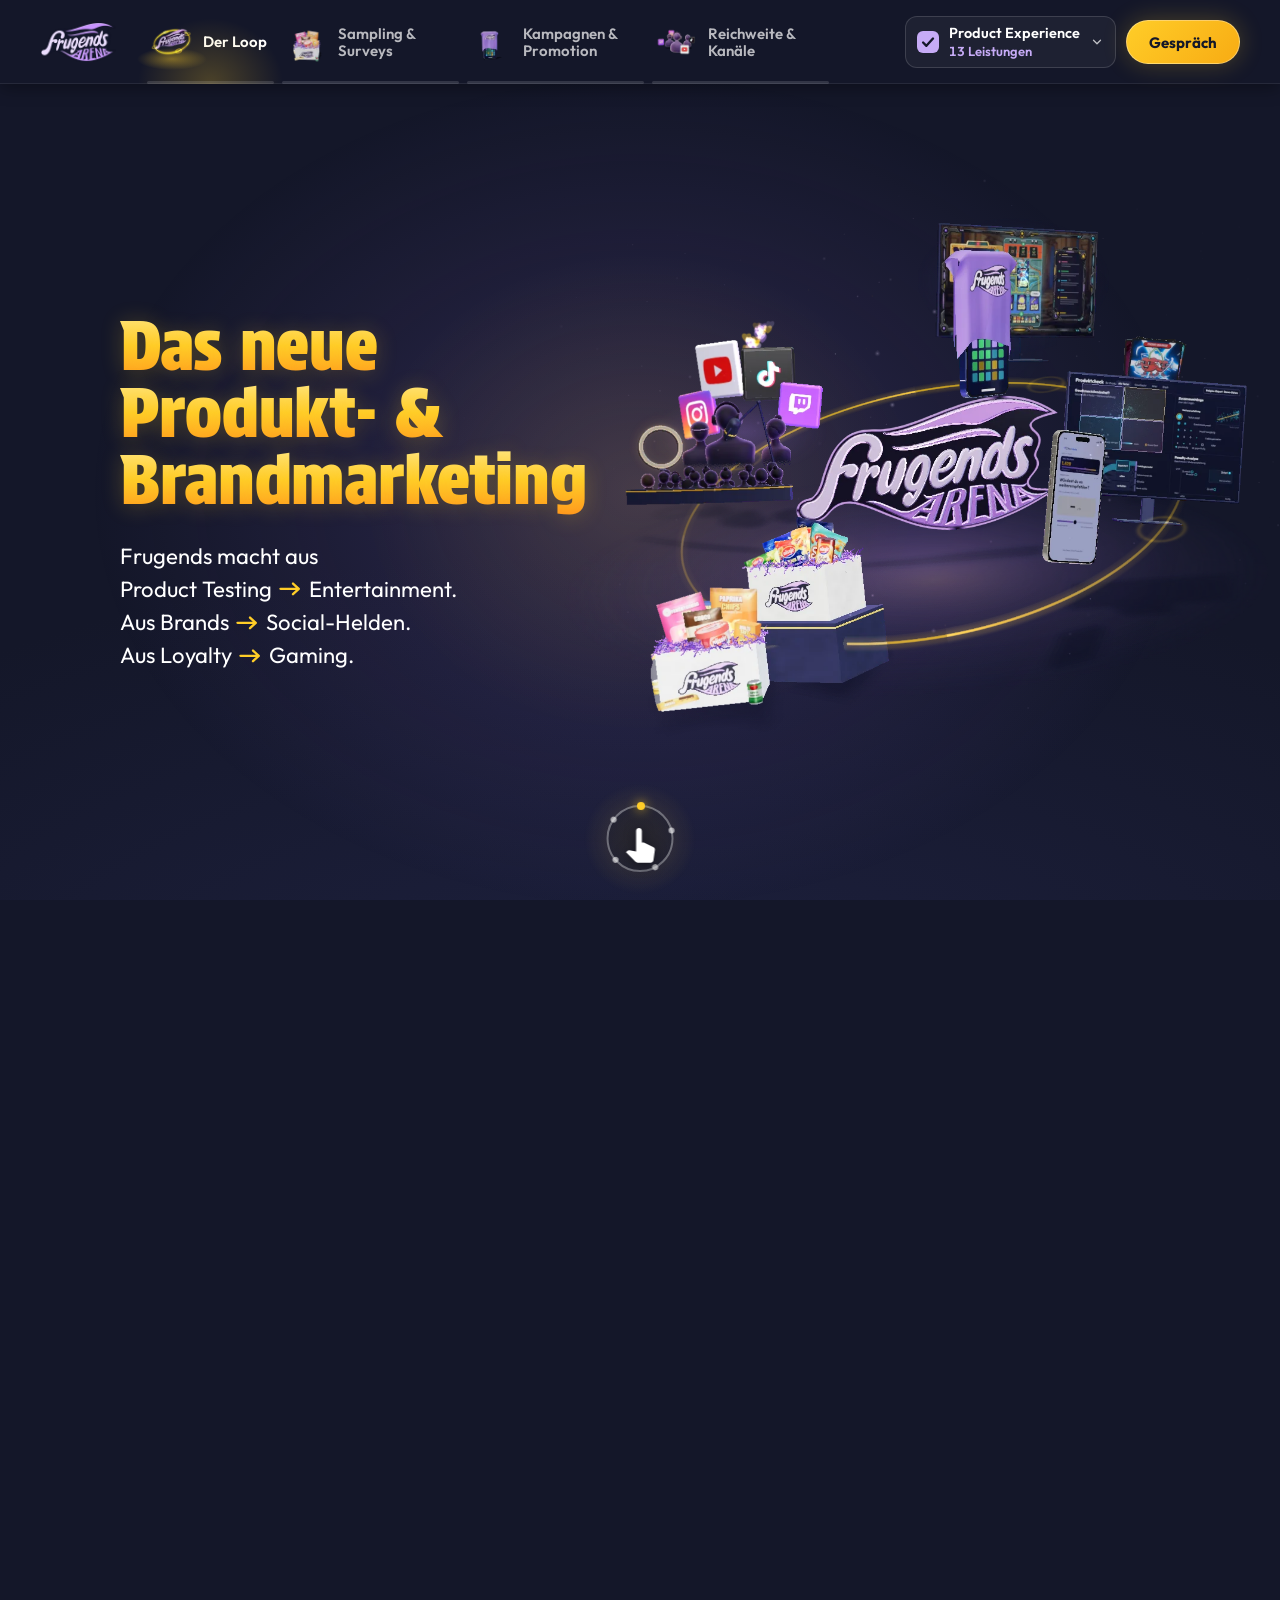
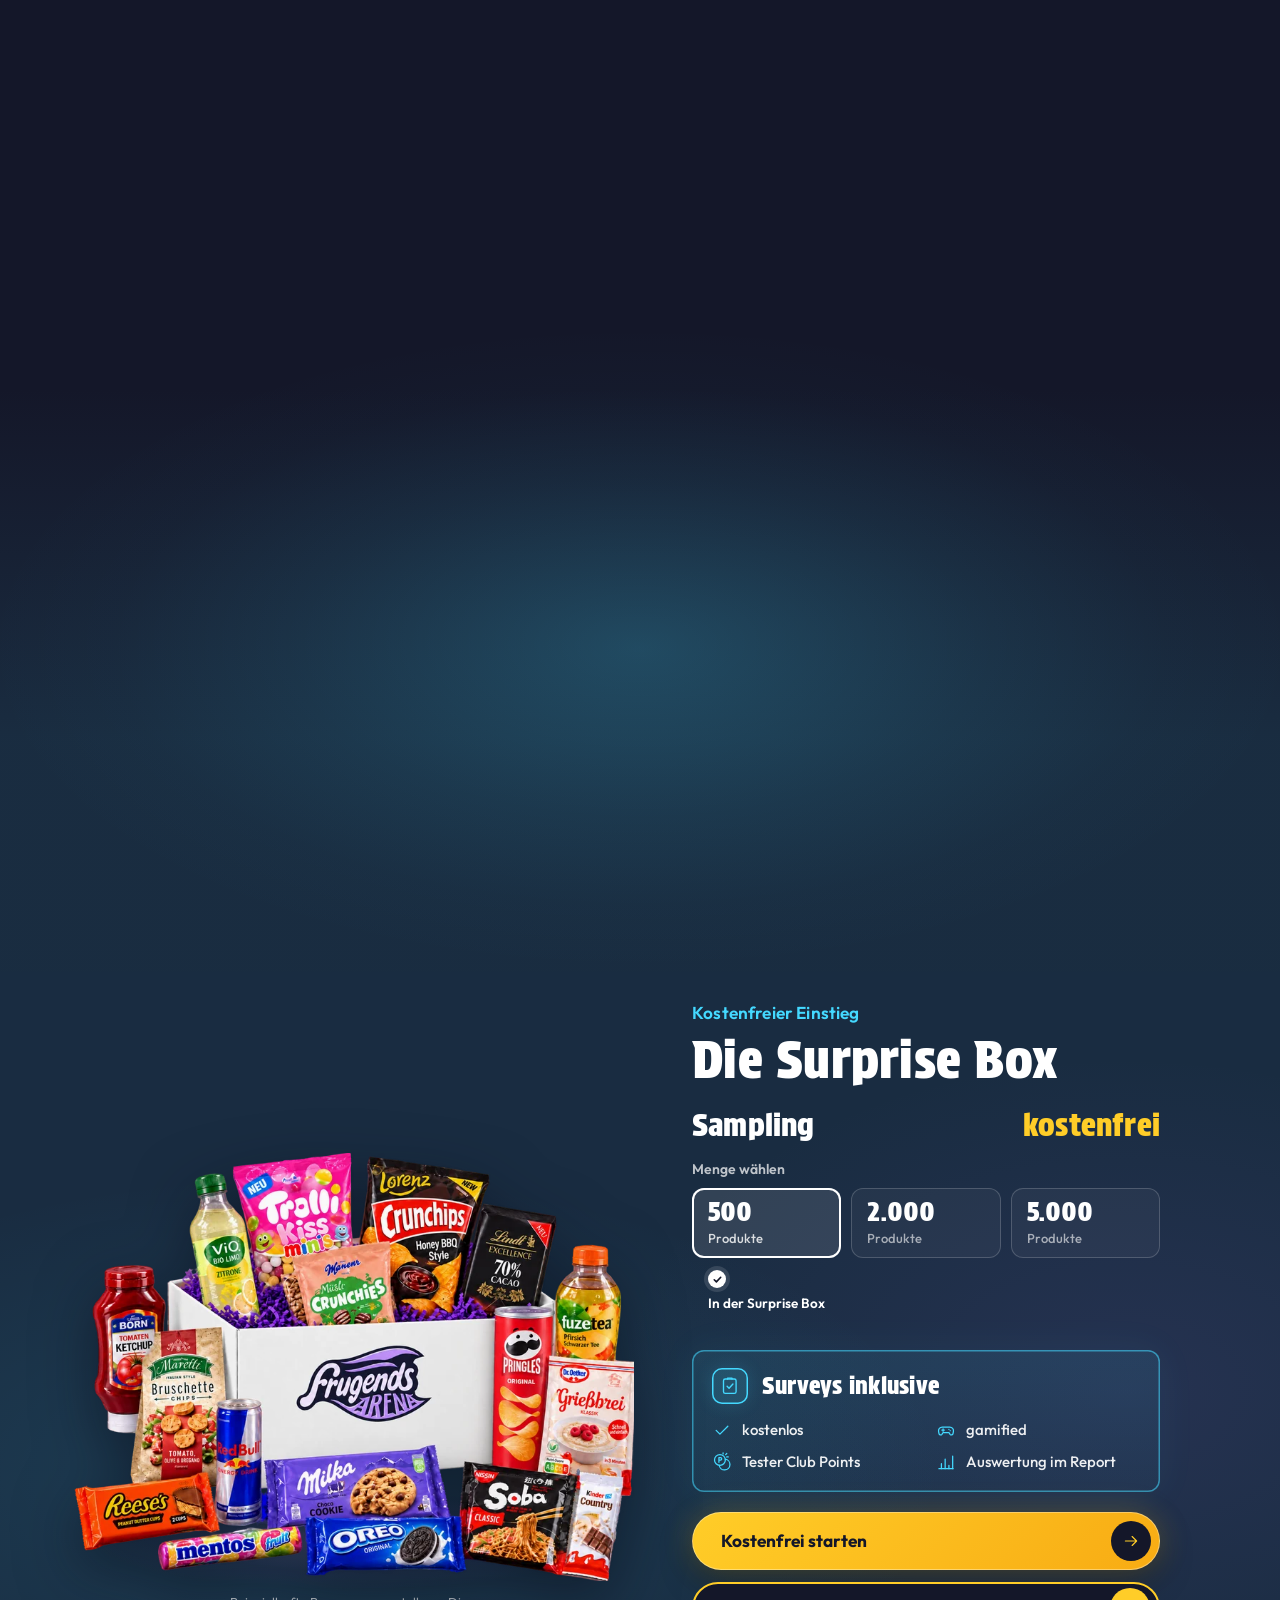
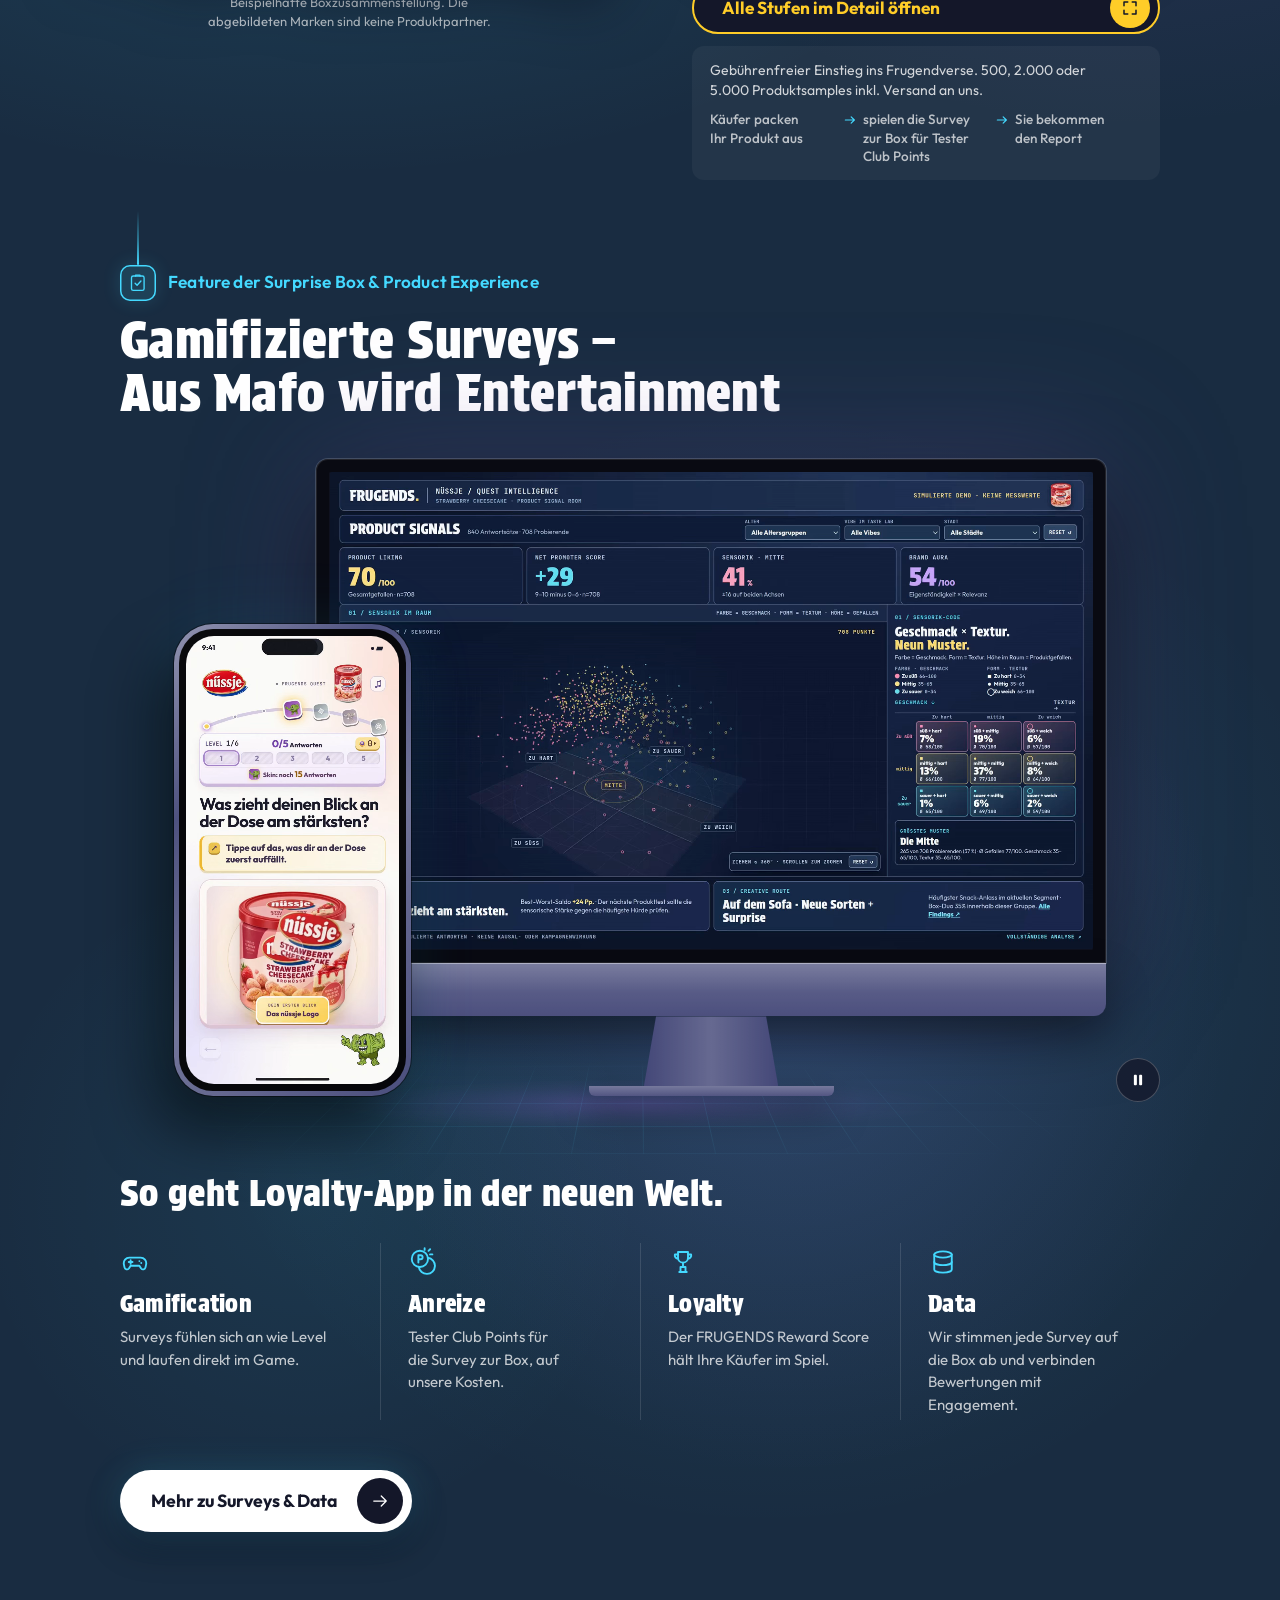
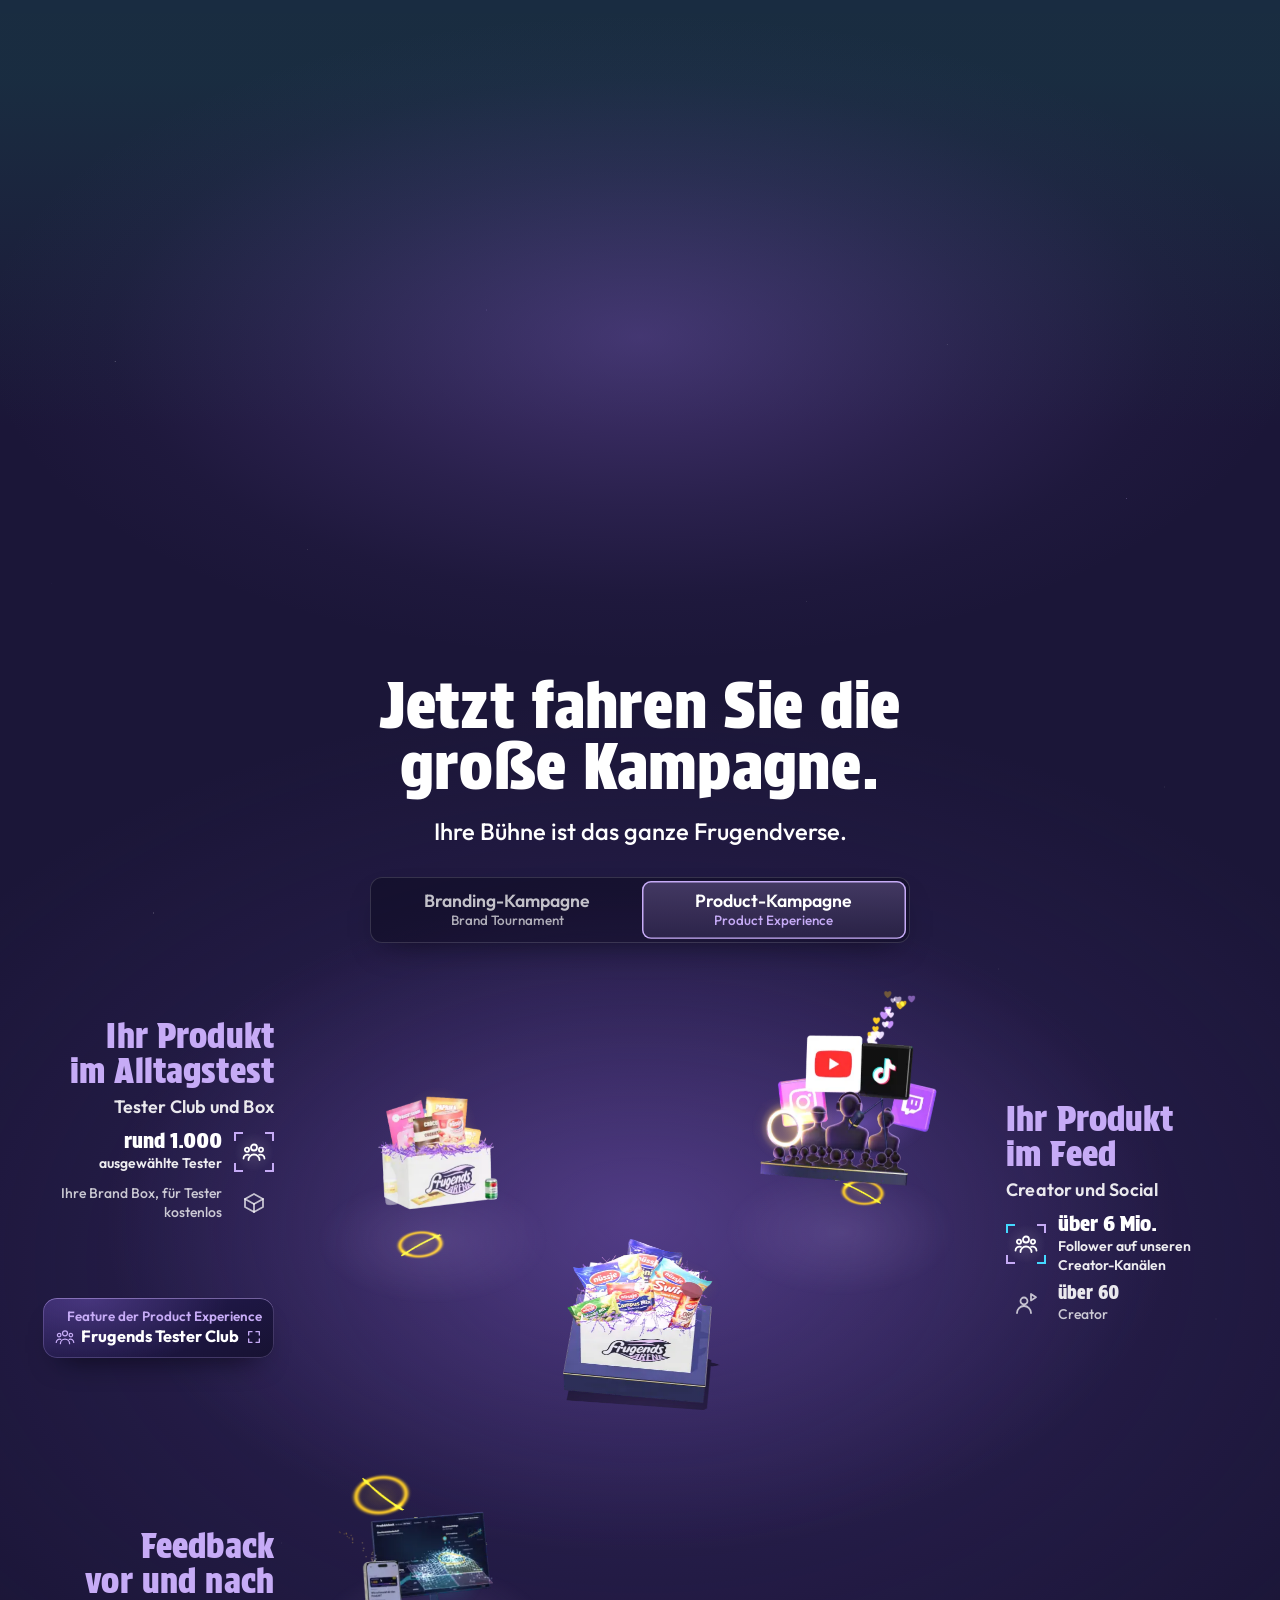
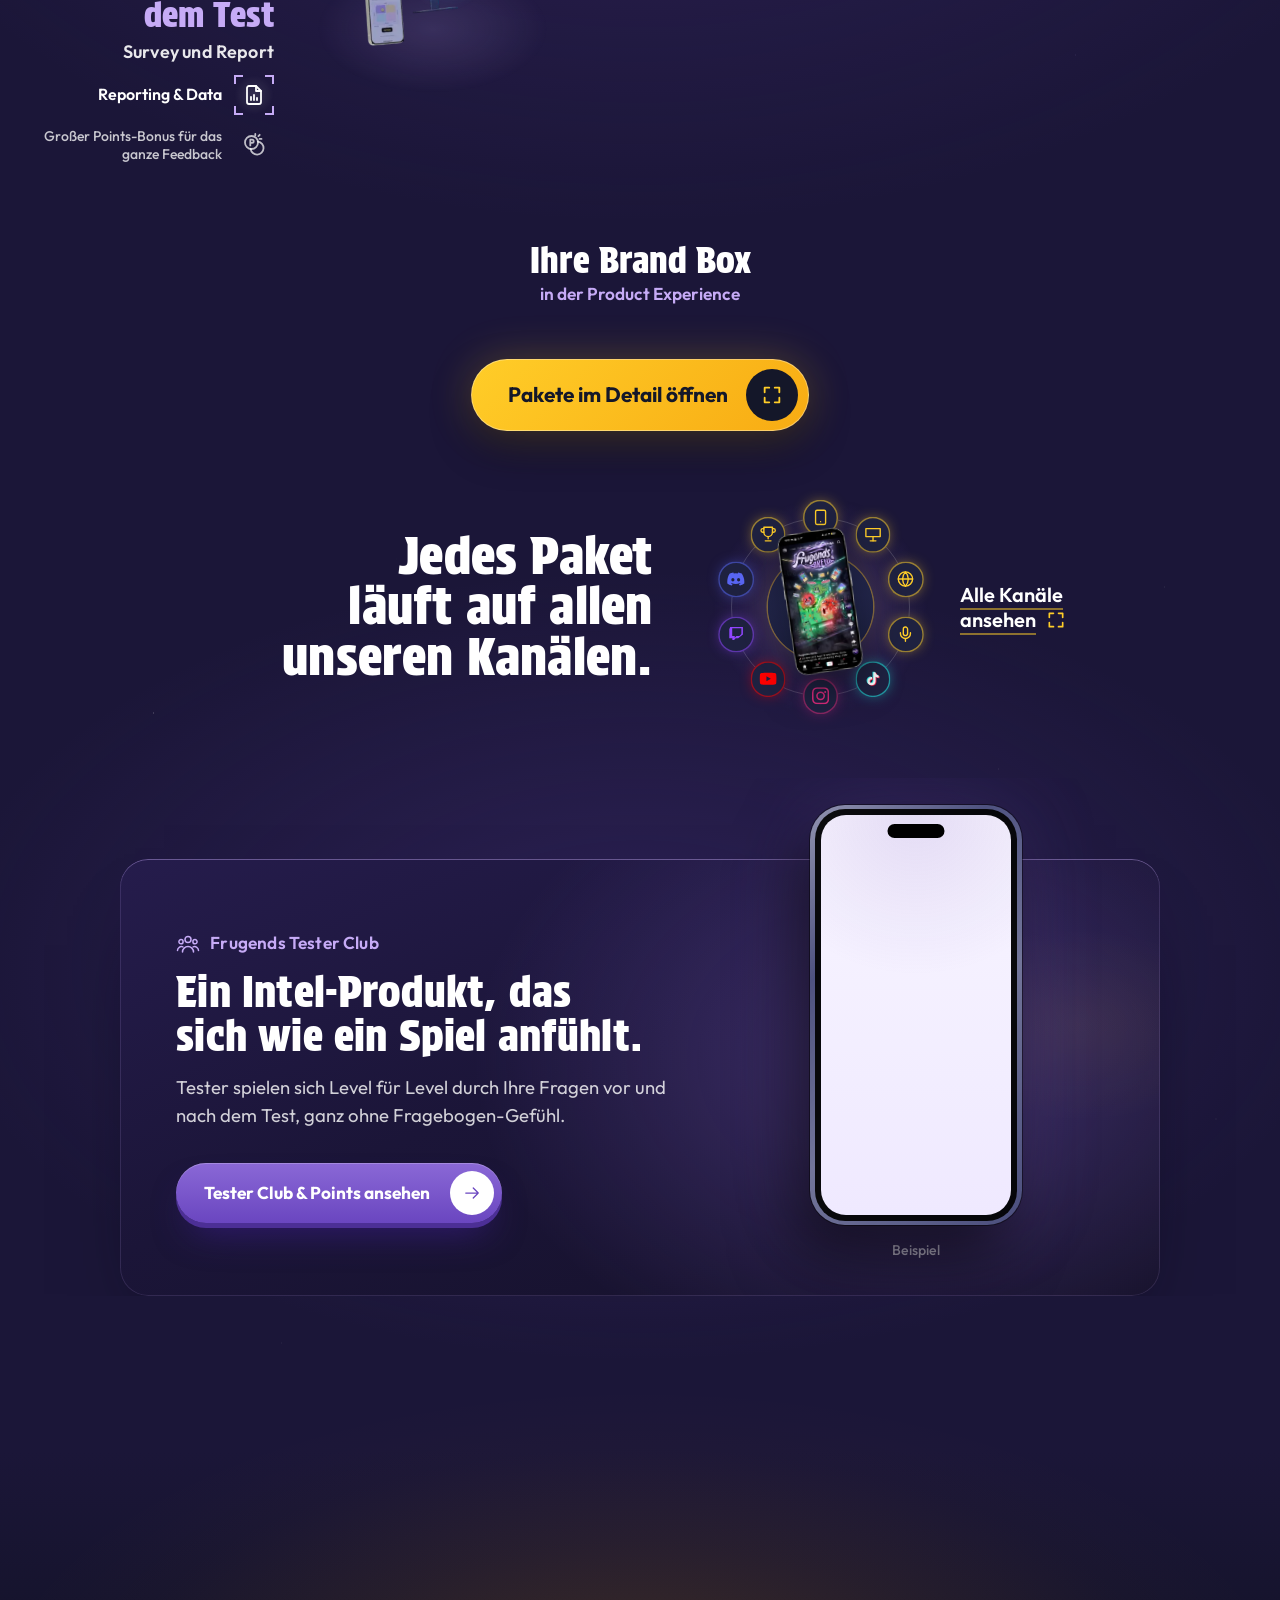
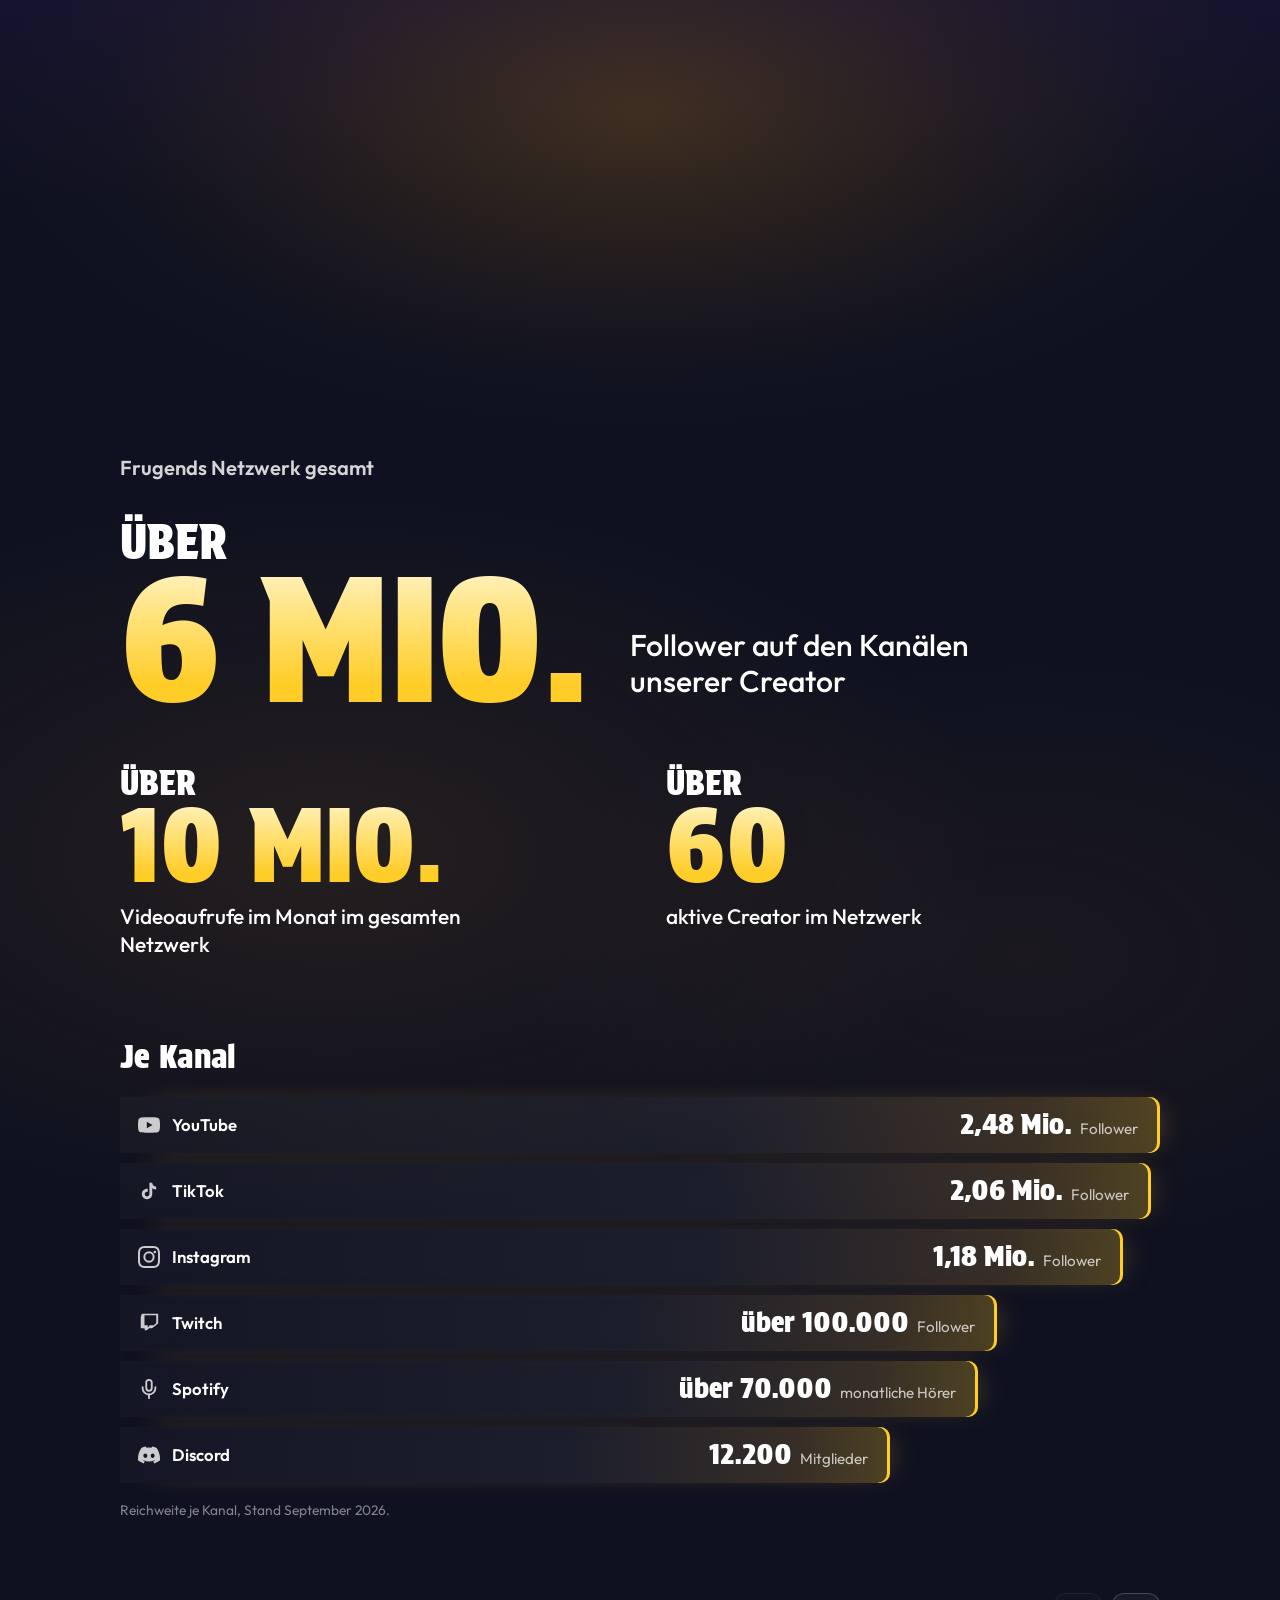
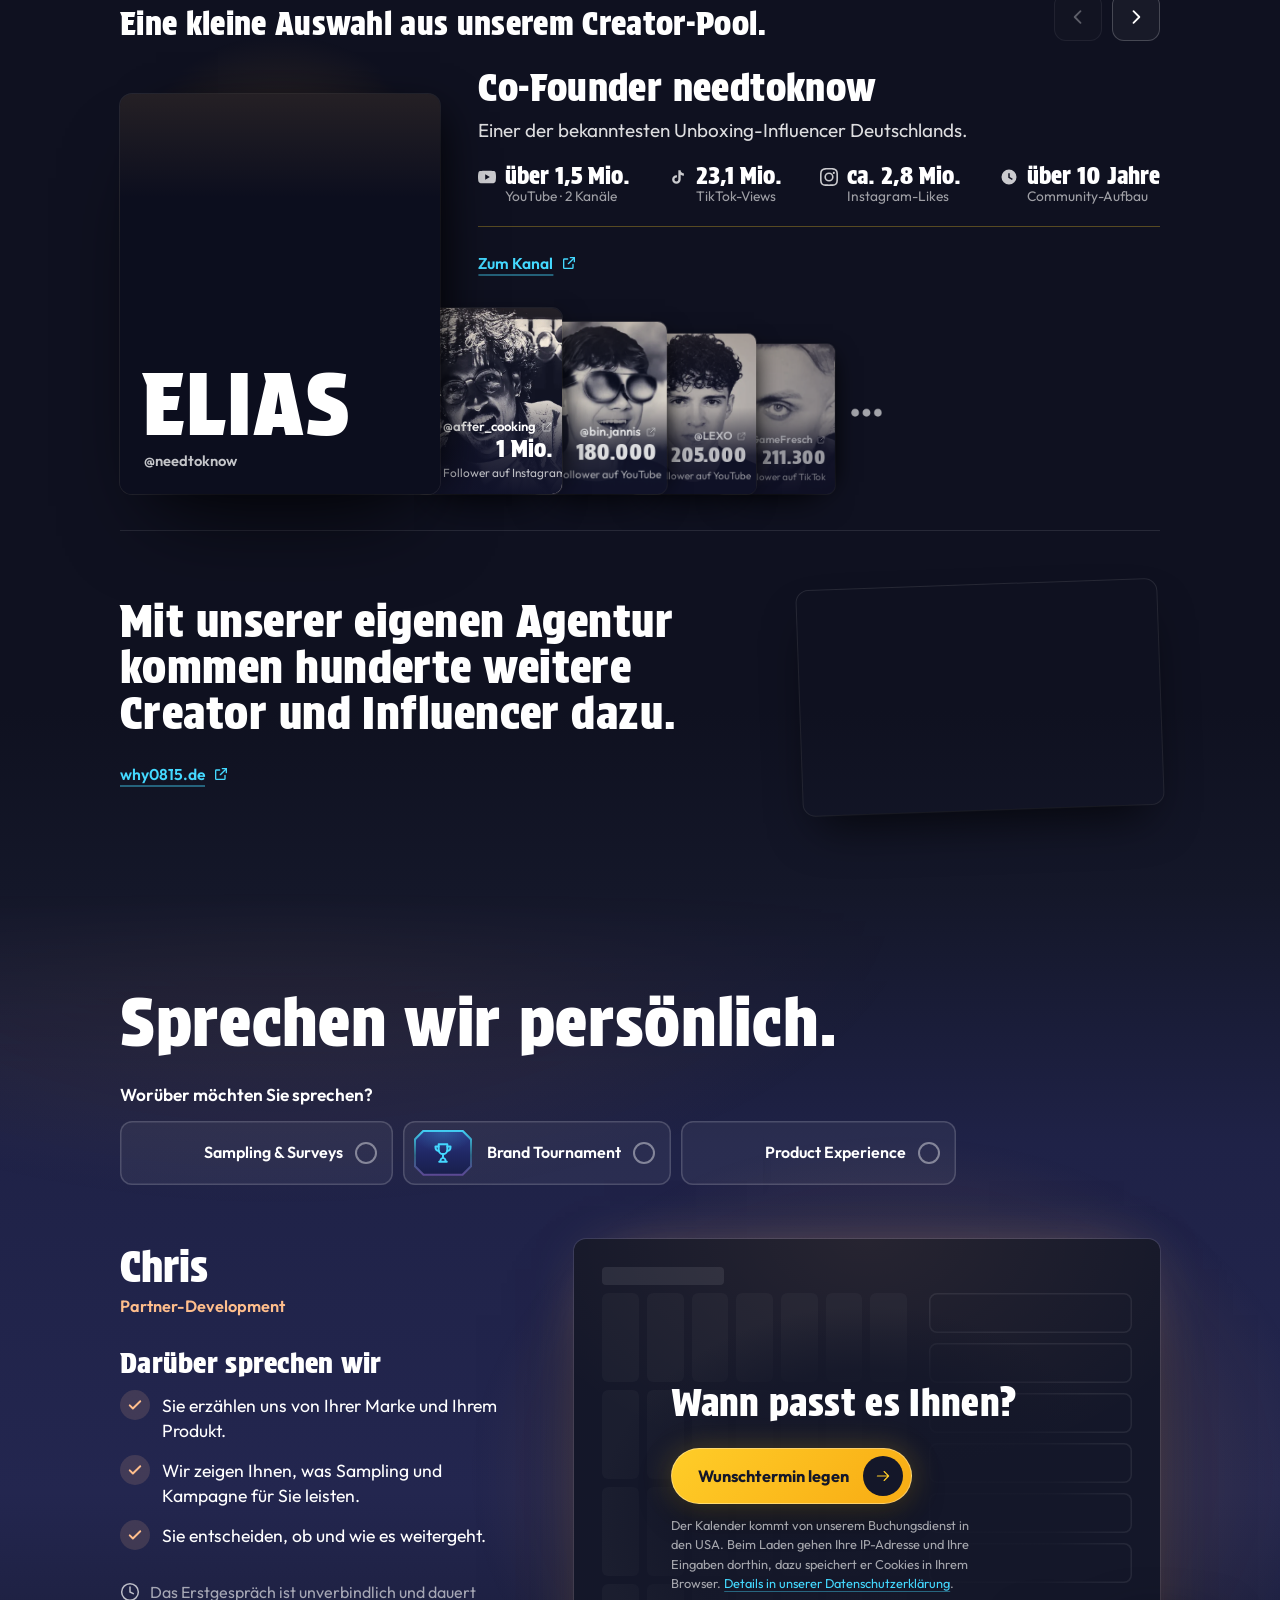
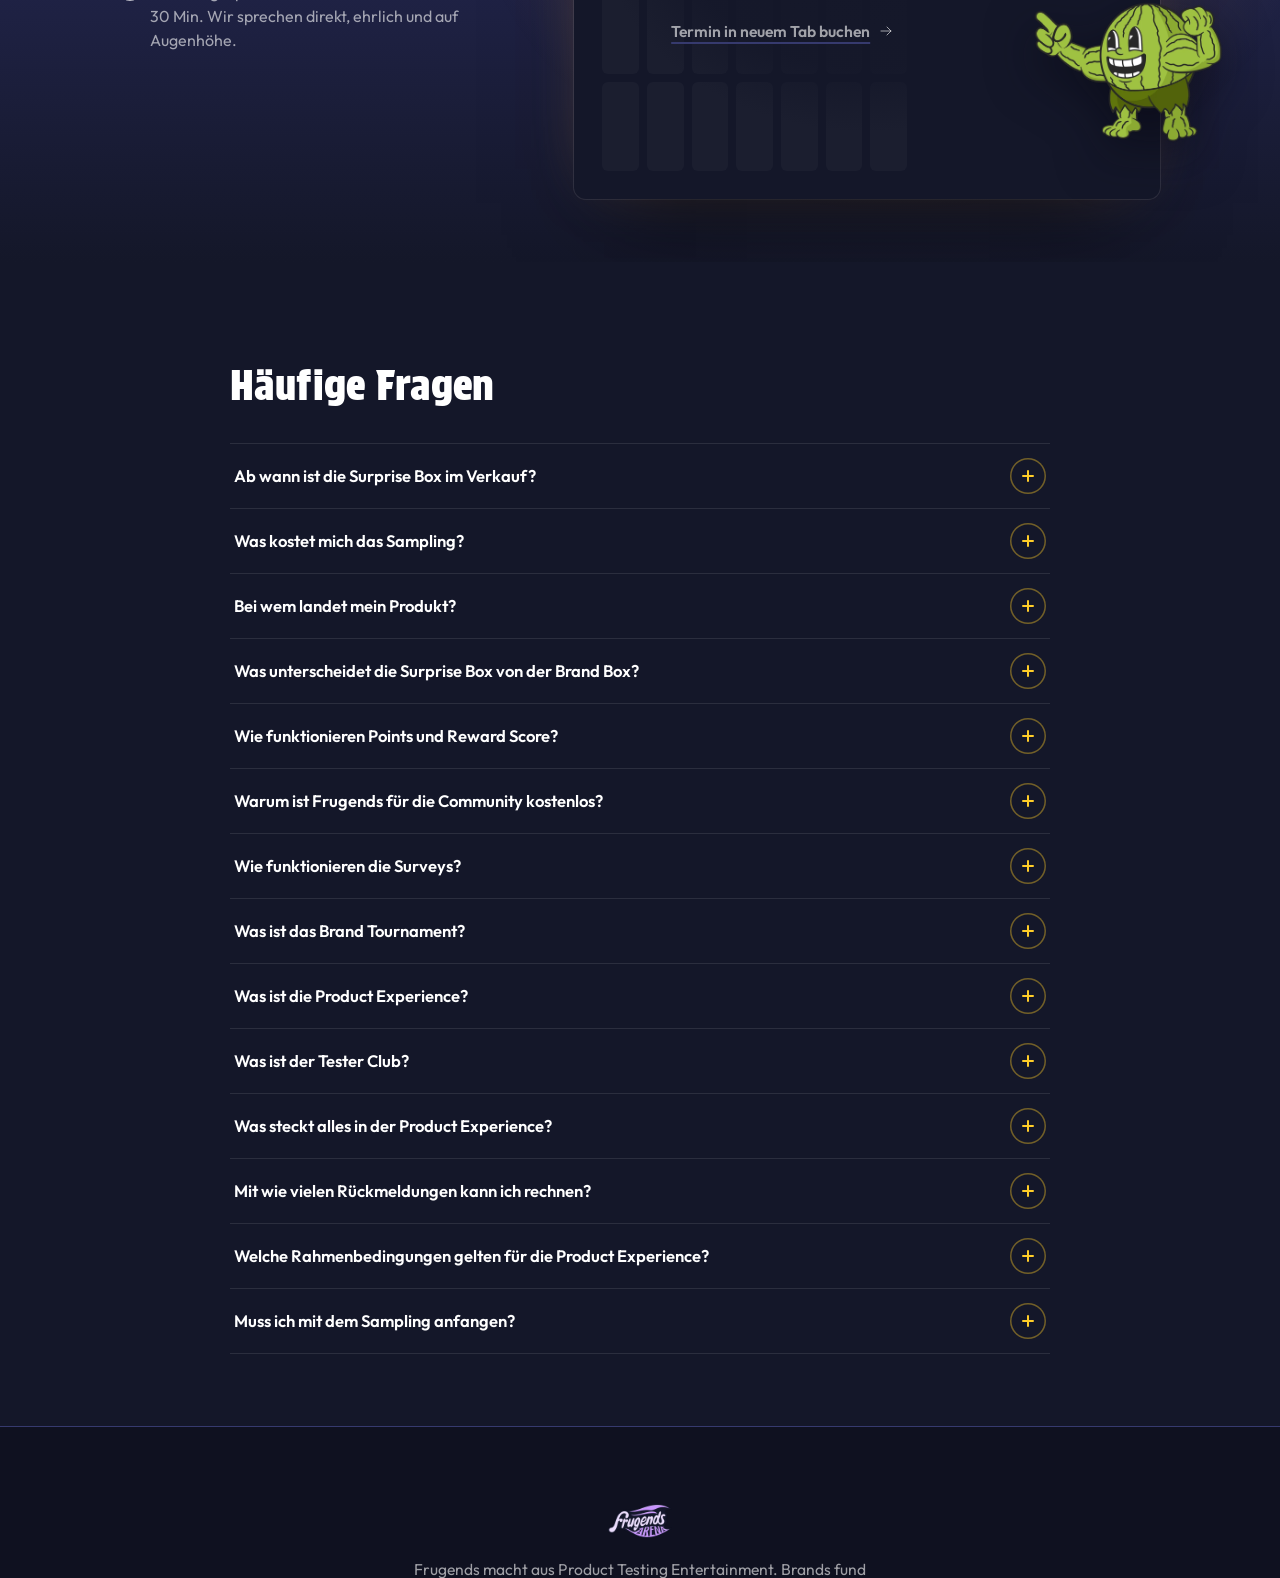
==== commit 8841fbfe: "Staging: Knopf bleibt auf dem iPhone, CTA Wunschtermin legen (0506ac6)" ====
--- a/index.html
+++ b/index.html
@@ -15,14 +15,14 @@
     <link rel="preload" as="font" type="font/woff2" href="./fonts/QGYvz_MVcBeNP4NJtEtq.woff2" crossorigin />
     <link rel="stylesheet" href="./fonts/fonts.css" />
     <link rel="preload" as="image" type="image/webp" href="./img/nav/pillar-stills.webp?v=4" />
-    <script type="module" crossorigin src="./assets/main-BUoQ4IGW.js"></script>
+    <script type="module" crossorigin src="./assets/main-gR1oJpbx.js"></script>
     <link rel="modulepreload" crossorigin href="./assets/tokens-CwWiloqu.js">
     <link rel="modulepreload" crossorigin href="./assets/preload-helper-C1FmrZbK.js">
-    <link rel="modulepreload" crossorigin href="./assets/survey-game-sPjzvZSz.js">
+    <link rel="modulepreload" crossorigin href="./assets/survey-game-CHOca2Zb.js">
     <link rel="modulepreload" crossorigin href="./assets/QuestPointsArt-wHniiy-0.js">
     <link rel="stylesheet" crossorigin href="./assets/tokens-D8bRRtXk.css">
     <link rel="stylesheet" crossorigin href="./assets/survey-game-8wFyiuVL.css">
-    <link rel="stylesheet" crossorigin href="./assets/main-CG7mjk-7.css">
+    <link rel="stylesheet" crossorigin href="./assets/main-PCLWURv2.css">
     <link rel="stylesheet" crossorigin href="./assets/global-BqeLJJLD.css">
 <style>
   /* Staging im claude.ai-Artifact: dunkles Schema für Scrollbalken/Formulare, Nav unter der Safe-Area. */
--- a/assets/main-PCLWURv2.css
+++ b/assets/main-PCLWURv2.css
@@ -0,0 +1 @@
+.kf{--kf-cyan: var(--cyan);--kf-lila: #c6abf6;--kf-blau: #2f7dff;--kf-graphit: rgba(232, 228, 248, .88);--kf-ein: cubic-bezier(.16, 1, .3, 1);position:relative;display:grid;gap:clamp(18px,2vw,26px)}.kf__svgdefs{position:absolute;width:0;height:0;overflow:hidden}.kf__kopf{display:flex;flex-wrap:wrap;align-items:flex-end;justify-content:space-between;gap:10px 24px;min-height:44px}.kf__zurueck{display:inline-flex;align-items:center;gap:8px;min-height:44px;padding:0 4px;border:0;background:none;color:var(--text-primary);font:600 .95rem/1.2 var(--font-body);text-decoration:underline;text-decoration-color:#fff6;text-decoration-thickness:1.5px;text-underline-offset:5px;cursor:pointer}.kf__zurueck-icon{width:18px;height:18px;flex:none;color:var(--kf-graphit)}.kf__zurueck:focus-visible{outline:2px solid var(--gold);outline-offset:3px;border-radius:4px}@media (hover: hover) and (pointer: fine){.kf__zurueck:hover{text-decoration-color:var(--text-primary)}}.kf-pakete{position:relative;display:grid;grid-template-columns:repeat(2,minmax(0,1fr));column-gap:14px;max-width:734px}.kf-pakete[data-art=beide]{padding-bottom:62px}.kf-paket{--ton: var(--kf-cyan);--ton-rgb: 68, 217, 255;position:relative;display:grid;grid-template-columns:26px 42px minmax(0,1fr);grid-template-areas:"box objekt name" "box objekt art";align-items:center;column-gap:12px;row-gap:2px;min-height:72px;padding:10px 14px;border:0;border-radius:var(--radius-md);background:#ffffff09;box-shadow:inset 0 0 0 1.5px #ffffff24;color:var(--text-primary);font:inherit;text-align:left;cursor:pointer;transition:background-color .2s linear,box-shadow .2s linear,transform .14s var(--kf-ein);-webkit-tap-highlight-color:transparent;touch-action:manipulation}.kf-paket--experience{--ton: var(--kf-lila);--ton-rgb: 198, 171, 246}.kf-paket .kf-box{grid-area:box}.kf-paket__objekt{grid-area:objekt;display:grid;place-items:center;height:44px}.kf-paket__objekt img{width:42px;height:auto;filter:drop-shadow(0 6px 8px rgba(5,6,16,.5))}.kf-paket__objekt .kp-banner--mini{--kante: 7px;padding:7px 10px}.kf-paket__objekt .kp-banner--mini .kp-banner__pokal{width:20px;height:20px}.kf-paket__name{grid-area:name;align-self:end;font-family:var(--font-display);font-weight:400;font-size:clamp(1.12rem,1rem + .4vw,1.3rem);line-height:1.02}.kf-paket__art{grid-area:art;align-self:start;font:600 .88rem/1.25 var(--font-body);color:#ffffffb3;transition:color .2s linear}.kf-paket[aria-pressed=true]{background:rgba(var(--ton-rgb),.1);box-shadow:inset 0 0 0 2px var(--ton),0 0 34px -14px var(--ton)}.kf-paket[aria-pressed=true] .kf-paket__art{color:var(--ton)}.kf-paket:active{transform:scale(.985)}.kf-paket:focus-visible{outline:2px solid var(--gold);outline-offset:3px}@media (hover: hover) and (pointer: fine){.kf-paket[aria-pressed=false]:hover{background:#ffffff0f;box-shadow:inset 0 0 0 1.5px rgba(var(--ton-rgb),.7)}}@media (min-width: 901px){.kf-paket{grid-template-columns:26px minmax(0,1fr);grid-template-areas:"box objekt" "name name" "art art";align-items:start;row-gap:6px;min-height:0;padding:14px 16px}.kf-paket .kf-box{align-self:center}.kf-paket__objekt{justify-self:end;height:40px}.kf-paket__objekt img{width:50px}.kf-paket__name{margin-top:4px;font-size:clamp(1.2rem,1.05rem + .35vw,1.4rem)}.kf-pakete__plus{top:calc(50% - 12px)}.kf-pakete[data-art=beide] .kf-pakete__plus{top:calc((100% - 62px)/2 - 12px)}}.kf-paket[data-letztes]{cursor:default}.kf-paket[data-letztes]:active{transform:none}.kf-pakete__plus{position:absolute;left:calc(50% - 12px);top:24px;z-index:1;display:grid;place-items:center;width:24px;height:24px;border-radius:50%;background:#15172c;box-shadow:inset 0 0 0 1.5px #ffffff47;color:#fffc;pointer-events:none;transition:transform .26s var(--kf-ein),box-shadow .2s linear}.kf-pakete__plus svg{width:12px;height:12px}.kf-pakete[data-art=beide] .kf-pakete__plus{background:linear-gradient(135deg,var(--kf-cyan),var(--kf-lila));box-shadow:none;color:#141729;transform:rotate(90deg)}.kf-beide{position:absolute;left:0;right:0;bottom:0;margin:0;padding-top:16px;display:flex;flex-wrap:wrap;align-items:baseline;justify-content:center;gap:2px 10px;font:600 .95rem/1.2 var(--font-body);color:var(--text-primary);text-align:center;opacity:0;visibility:hidden;transform:translateY(-6px);transition:opacity .2s linear,transform .26s var(--kf-ein),visibility 0s linear .26s}.kf-beide:before{content:"";position:absolute;left:18%;right:18%;top:2px;height:10px;border:2px solid transparent;border-top:0;border-radius:0 0 8px 8px;background:linear-gradient(90deg,var(--kf-cyan),var(--kf-lila)) border-box;-webkit-mask:linear-gradient(#000 0 0) padding-box exclude,linear-gradient(#000 0 0);mask:linear-gradient(#000 0 0) padding-box exclude,linear-gradient(#000 0 0)}.kf-beide__name{font-family:var(--font-display);font-weight:400;font-size:1.15rem;line-height:1}.kf-beide__zeile{color:#ffffffc7;font-weight:500}.kf-beide__spaeter{flex-basis:100%;font-size:.86rem;font-weight:500;color:#ffffffa8}.kf-pakete[data-art=beide] .kf-beide{opacity:1;visibility:visible;transform:none;transition:opacity .2s linear,transform .26s var(--kf-ein),visibility 0s}.kf-liste{display:grid;grid-template-columns:minmax(0,1fr);gap:18px}.kf-liste--spalten{grid-template-columns:repeat(2,minmax(0,1fr));align-items:start;gap:clamp(20px,2.4vw,34px)}.kf-spalte{display:grid;gap:clamp(16px,1.8vw,22px);align-content:start;min-width:0}.kf-gruppe{--g-ton: rgba(255, 255, 255, .86);min-width:0;margin:0;padding:10px 6px 6px;border:0;border-radius:var(--radius-md);background:linear-gradient(180deg,#ffffff0b,#ffffff04 70%);box-shadow:inset 0 1px #ffffff12,inset 0 2px 0 -.5px var(--g-linie, rgba(255, 255, 255, .12))}.kf-gruppe--turnier{--g-ton: var(--kf-cyan);--g-linie: rgba(68, 217, 255, .55);--tinte: var(--kf-cyan)}.kf-gruppe--tester{--g-ton: var(--kf-lila);--g-linie: rgba(198, 171, 246, .6);--tinte: var(--kf-lila)}.kf-gruppe--beide{--g-ton: rgba(255, 255, 255, .92);--g-linie: rgba(170, 190, 250, .5);--tinte: linear-gradient(135deg, var(--kf-cyan), var(--kf-lila))}.kf-gruppe[data-im-setup=false] .kf-gruppe__name{opacity:.72}.kf-gruppe>legend{float:left}.kf-gruppe>legend+*{clear:both}.kf-gruppe__titel{display:flex;align-items:center;gap:10px;width:100%;margin:0 0 4px;padding:0 12px 8px;border-bottom:1px solid rgba(255,255,255,.08);font:600 1rem/1.3 var(--font-body);color:var(--g-ton)}.kf-gruppe__vorschlag{display:inline-flex;align-items:center;gap:5px;margin-left:auto;font-weight:500;font-size:.88rem;color:var(--kf-graphit)}.kf-gruppe__zeichen{width:19px;height:19px;flex:none}.kf-gruppe__zahl{margin-left:auto;font-weight:600;font-size:.9rem;color:#ffffffa8;font-variant-numeric:tabular-nums}.kf-gruppe__vorschlag+.kf-gruppe__zahl{margin-left:10px;padding-left:10px;border-left:1px solid rgba(255,255,255,.16)}.kf-gruppe__liste{display:grid;gap:1px;margin:0;padding:0;list-style:none}.kf-gruppe__link{margin:4px 0 2px 12px}.kf-zeile{--ton: rgba(255, 255, 255, .9);--tinte: linear-gradient(135deg, var(--kf-cyan), var(--kf-lila));position:relative;display:grid;grid-template-columns:26px minmax(0,1fr);align-items:center;column-gap:12px;min-height:48px;padding:7px 12px;border-radius:10px;color:#ffffffbd;font:500 .98rem/1.34 var(--font-body);cursor:pointer;transition:background-color .16s linear,color .16s linear;-webkit-tap-highlight-color:transparent;touch-action:manipulation}@media (hover: hover) and (pointer: fine){.kf-zeile{min-height:44px;padding-block:6px}}.kf-zeile{grid-template-columns:26px minmax(0,1fr) auto}.kf-zeile[data-zustand=vorschlag],.kf-zeile[data-zustand=hinzugefuegt],.kf-zeile[data-zustand=fest]{color:var(--text-primary)}.kf-zeile[data-zustand=entfernt] .kf-zeile__name{text-decoration:line-through;text-decoration-thickness:1.5px;text-decoration-color:#ffffff8c}.kf-zeile[data-zustand=entfernt] .kf-zeile__label{opacity:.62}.kf-zeile[data-kind]{margin-left:22px}.kf-zeile[data-kind]:after{content:"";position:absolute;left:-10px;top:6px;bottom:6px;width:1.5px;border-radius:1px;background:#ffffff29}.kf-zeile[data-kind] .kf-zeile__input{left:12px}.kf-zeile{isolation:isolate}.kf-zeile:before{content:"";position:absolute;top:0;right:0;bottom:0;left:0;z-index:-1;border-radius:inherit;background:var(--tinte);opacity:0;transition:opacity .2s linear}.kf-zeile:before{background:#fff}.kf-zeile[data-zustand=hinzugefuegt]:before{opacity:.07}.kf-zeile__wort{align-self:center;justify-self:end;padding-left:8px;font:600 .8rem/1.2 var(--font-body);white-space:nowrap}.kf-zeile__wort--plus{color:#fff}.kf-zeile__wort--minus{color:#ffffffb3}.kf-zeile__name{display:block}.kf-zeile__input{position:absolute;left:12px;top:50%;width:26px;height:26px;margin:-13px 0 0;opacity:0;cursor:pointer}.kf-zeile:has(.kf-zeile__input:focus-visible){outline:2px solid var(--gold);outline-offset:2px}@media (hover: hover) and (pointer: fine){.kf-zeile:hover{background:#ffffff0d}.kf-zeile[data-zustand=leer]:hover .kf-box__rahmen,.kf-zeile[data-zustand=entfernt]:hover .kf-box__rahmen{border-color:#ffffffd9}}.kf-zeile:active .kf-box{transform:scale(.86)}.kf-zeile__label{display:grid;gap:0}.kf-zeile__zusatz{font-size:.82rem;font-weight:500;line-height:1.28;color:#ffffffa8}.kf-zeile--fest{cursor:default}.kf-status{display:grid;gap:8px;margin-top:-4px}.kf-status__satz{margin:0;font:600 1rem/1.4 var(--font-body);color:var(--text-primary)}.kf-legende{display:flex;flex-wrap:wrap;gap:6px 20px;margin:0;font:500 .86rem/1.2 var(--font-body);color:#fffc}.kf-legende__eintrag{--tinte: linear-gradient(135deg, var(--kf-cyan), var(--kf-lila));display:inline-flex;align-items:center;gap:8px}.kf-legende__eintrag .kf-box{width:18px;height:18px}.kf-legende__eintrag .kf-box__rahmen,.kf-legende__eintrag .kf-box__fuellung{border-radius:5px}.kf-status__abweichung{display:flex;flex-wrap:wrap;align-items:center;gap:6px 18px;margin:0;font:600 .9rem/1.3 var(--font-body);color:#fff}.kf-summe__abweichung{color:#fff}.kf-box{position:relative;display:block;width:26px;height:26px;flex:none;transition:transform .14s var(--kf-ein)}.kf-box__rahmen,.kf-box__fuellung{position:absolute;top:0;right:0;bottom:0;left:0;border-radius:7px}.kf-box__rahmen{border:1.5px solid rgba(255,255,255,.42);transition:border-color .16s linear,opacity .16s linear}.kf-box__fuellung{background:var(--tinte, var(--kf-cyan));opacity:0;transform:scale(.6);transition:opacity .14s linear,transform .26s cubic-bezier(.34,1.5,.64,1)}.kf-box__tinte,.kf-box__bleistift{position:absolute;top:0;right:0;bottom:0;left:0;width:100%;height:100%;pointer-events:none}.kf-box__tinte{color:#141729;clip-path:inset(0 100% 0 0);transition:clip-path .12s linear}.kf-box__bleistift{overflow:visible;color:var(--kf-graphit);opacity:0;transition:opacity .16s linear}[data-zustand=vorschlag]>.kf-box .kf-box__rahmen,.kf-box--tinte .kf-box__rahmen{opacity:0}[data-zustand=vorschlag]>.kf-box .kf-box__fuellung,.kf-box--tinte .kf-box__fuellung{opacity:1;transform:none}[data-zustand=vorschlag]>.kf-box .kf-box__tinte,.kf-box--tinte .kf-box__tinte{clip-path:inset(0 0 0 0);transition:clip-path .24s var(--kf-ein) 60ms}[data-zustand=hinzugefuegt]>.kf-box .kf-box__rahmen{opacity:0}[data-zustand=hinzugefuegt]>.kf-box .kf-box__fuellung{opacity:1;transform:none;background:#fff}[data-zustand=hinzugefuegt]>.kf-box .kf-box__tinte{clip-path:inset(0 0 0 0);transition:clip-path .24s var(--kf-ein) 60ms}[data-zustand=entfernt]>.kf-box .kf-box__rahmen{border-style:dashed;border-color:#ffffffb3}.kf-box__bleistift{display:none}.kf-paket .kf-box{--tinte: var(--ton)}.kf-paket[aria-pressed=true] .kf-box__rahmen{opacity:0}.kf-paket[aria-pressed=true] .kf-box__fuellung{opacity:1;transform:none}.kf-paket[aria-pressed=true] .kf-box__tinte{clip-path:inset(0 0 0 0);transition:clip-path .24s var(--kf-ein) 60ms}.kf-box--fest .kf-box__rahmen{opacity:0}.kf-box--fest .kf-box__fuellung{opacity:1;transform:none;background:linear-gradient(135deg,var(--kf-cyan),var(--kf-lila))}.kf-box--fest .kf-box__tinte{clip-path:inset(0 0 0 0);transition:none}.kf-summe{position:sticky;bottom:calc(-1*max(28px,calc(env(safe-area-inset-bottom,0px) + 20px)));z-index:2;display:grid;grid-template-columns:minmax(0,1fr) auto;align-items:center;gap:8px 28px;margin:2px calc(-1*clamp(14px,2vw,24px)) 0;padding:12px clamp(14px,2vw,24px) max(12px,calc(env(safe-area-inset-bottom,0px) + 8px));border-radius:var(--radius-md) var(--radius-md) 0 0;background:var(--bg-sink, #0f1120);box-shadow:0 -1px #ffffff14,0 -18px 30px -12px #050610cc}.kf-summe__setup{display:grid;gap:2px;margin:0}.kf-summe__paket{font-family:var(--font-display);font-weight:400;font-size:clamp(1.25rem,1.05rem + .6vw,1.6rem);line-height:1;color:var(--text-primary)}.kf-summe__zahl{font:600 .98rem/1.3 var(--font-body);color:#ffffffc7;font-variant-numeric:tabular-nums}.kf-summe__beitrag{font-weight:500;color:#ffffffb3}.kf-summe__cta{justify-self:end}.kf-rahmen{--ton: var(--kp-lila, #c6abf6);display:grid;gap:12px;max-width:980px}.kf-rahmen .kp-detail__hinweis{max-width:70ch}@media (max-width: 720px){.kf-summe{bottom:calc(-1*max(20px,calc(env(safe-area-inset-bottom,0px) + 14px)))}}@media (max-width: 620px){.kf__kopf{flex-wrap:nowrap;align-items:center}.kf__zurueck{flex:none;max-width:9.2em;padding:0;font-size:.84rem;line-height:1.15;text-align:right;text-underline-offset:3px}.kf__zurueck-icon{display:none}.kf-pakete{column-gap:10px}.kf-pakete[data-art=beide]{padding-bottom:76px}.kf-pakete__plus{top:calc(50% - 12px)}.kf-pakete[data-art=beide] .kf-pakete__plus{top:calc((100% - 76px)/2 - 12px)}.kf-paket{grid-template-columns:22px minmax(0,1fr);grid-template-areas:"box objekt" "name name" "art art";align-items:start;row-gap:6px;min-height:0;padding:12px}.kf-paket{row-gap:4px}.kf-paket .kf-box{width:22px;height:22px;align-self:center}.kf-paket__objekt{justify-self:end;height:30px}.kf-paket__objekt img{width:40px}.kf-paket__name{font-size:1.12rem}.kf-paket__art{font-size:.84rem}.kf-beide{flex-direction:column;align-items:center;gap:2px;font-size:.86rem}.kf-beide__spaeter{flex-basis:auto;font-size:.8rem}.kf-beide:before{left:22%;right:22%}.kf{gap:14px}.kf-liste{gap:12px}.kf-gruppe{padding:10px 2px 3px}.kf-gruppe__titel{padding:0 10px 7px}.kf-zeile{min-height:44px;padding:5px 8px;column-gap:10px;font-size:.94rem;line-height:1.3}.kf-gruppe__vorschlag{font-size:.84rem}.kf-gruppe__zeichen{width:18px;height:18px}.kf-zeile__input{left:8px}.kf-zeile__zusatz{font-size:.8rem;line-height:1.22}.kf-gruppe__link{margin-top:4px;margin-bottom:2px}.kf-gruppe__link{margin-left:10px}.kf-summe{gap:12px;padding-top:9px;padding-bottom:max(9px,calc(env(safe-area-inset-bottom,0px) + 6px))}.kf-summe__paket{font-size:1.02rem}.kf-summe__zahl{font-size:.8rem;line-height:1.25}.kf-rahmen .kp-rahmen{grid-template-columns:repeat(3,minmax(0,1fr));gap:10px}.kf-rahmen .kp-rahmen__label{font-size:.8rem;line-height:1.32}.kf-rahmen .kp-rahmen__wert{font-size:1.08rem}.kf-summe__cta.p-cta{min-height:52px;max-width:214px;padding:6px 6px 6px 16px;font-size:.9rem;line-height:1.15}.kf-summe__cta .p-cta__icon{width:34px;height:34px}}@media (prefers-reduced-motion: reduce){.kf-paket,.kf-box,.kf-box__rahmen,.kf-box__fuellung,.kf-box__tinte,.kf-box__bleistift,.kf-pakete__plus,.kf-beide,.kf-zeile,.kf-zeile:before{transition:none!important}.kf-zeile:active .kf-box,.kf-paket:active{transform:none}}.kps{--kps-cyan: var(--cyan);--kps-lila: #c6abf6;--kps-ton: var(--kps-lila);--kps-tinte: var(--kps-lila);--kps-grund: #1b1e3b;--kps-ein: cubic-bezier(.16, 1, .3, 1);--kf-cyan: var(--cyan);--kf-lila: #c6abf6;--kf-graphit: rgba(236, 233, 250, .92);--kf-ein: cubic-bezier(.16, 1, .3, 1);position:relative;flex:none;align-self:center;color:var(--text-primary);font-family:var(--font-body);transition:opacity .22s linear,visibility 0s}.kps[data-art=tournament]{--kps-ton: var(--kps-cyan);--kps-tinte: var(--kps-cyan)}.kps[data-art=beide]{--kps-ton: color-mix(in srgb, var(--kps-cyan) 50%, var(--kps-lila));--kps-tinte: linear-gradient(135deg, var(--kps-cyan), var(--kps-lila))}.kps[data-sicht=aus]{opacity:0;visibility:hidden;pointer-events:none;transition:none}.kps__knopf{display:grid;grid-template-columns:22px auto 14px;align-items:center;column-gap:10px;min-height:52px;padding:6px 12px;border:0;border-radius:var(--radius-md);background:#ffffff0b;box-shadow:inset 0 0 0 1px #ffffff24;color:inherit;font:inherit;text-align:left;cursor:pointer;transition:background-color .16s linear,box-shadow .16s linear,transform .14s var(--kps-ein);-webkit-tap-highlight-color:transparent;touch-action:manipulation}.kps__knopf .kf-box{--tinte: var(--kps-tinte);width:22px;height:22px}.kps__knopf .kf-box__rahmen,.kps__knopf .kf-box__fuellung{border-radius:6px}.kps__text{display:grid;min-width:0}.kps__paket{font-weight:600;font-size:.906rem;line-height:1.2;color:var(--text-primary);white-space:nowrap}.kps__zahl{font-weight:600;font-size:.8125rem;line-height:1.25;color:var(--kps-ton);font-variant-numeric:tabular-nums;white-space:nowrap}.kps__pfeil{width:14px;height:14px;color:#ffffffb8;transition:transform .22s var(--kps-ein)}.kps[data-offen=true] .kps__knopf{background:#ffffff14;box-shadow:inset 0 0 0 1.5px var(--kps-cyan)}.kps[data-art=experience][data-offen=true] .kps__knopf{box-shadow:inset 0 0 0 1.5px var(--kps-lila)}.kps[data-offen=true] .kps__pfeil{transform:rotate(180deg)}.kps__knopf:active{transform:scale(.985)}.kps__knopf:focus-visible{outline:2px solid var(--gold);outline-offset:3px}@media (hover: hover) and (pointer: fine){.kps__knopf:hover{background:#ffffff14}}.kps__panel{position:absolute;right:0;top:calc(100% + 16px);width:384px;max-height:calc(100vh - var(--chrome-height, 84px) - 24px);overflow-y:auto;overscroll-behavior:contain;display:grid;gap:14px;padding:18px 18px 16px;border-radius:4px 4px var(--radius-md) var(--radius-md);background:var(--kps-grund);box-shadow:inset 0 0 0 1px #ffffff1f,inset 0 2px 0 0 var(--kps-ton),0 28px 60px -16px #050610e6;opacity:0;visibility:hidden;clip-path:inset(0 0 100% 0);transition:clip-path .16s cubic-bezier(.4,0,1,1),opacity .14s linear,visibility 0s linear .16s}.kps[data-art=beide] .kps__panel{box-shadow:inset 0 0 0 1px #ffffff1f,0 28px 60px -16px #050610e6;background:linear-gradient(90deg,var(--kps-cyan),var(--kps-lila)) top / 100% 2px no-repeat,var(--kps-grund)}.kps[data-offen=true] .kps__panel{opacity:1;visibility:visible;clip-path:inset(0 -40px -60px -40px);transition:clip-path .22s var(--kps-ein),opacity .12s linear,visibility 0s}.kps__kopf{display:grid;gap:2px;margin:0}.kps__titel{font:500 .8125rem/1.2 var(--font-body);color:#ffffffb3}.kps__panelpaket{font-family:var(--font-display);font-weight:400;font-size:1.35rem;line-height:1.05}.kps__art{display:flex;justify-content:space-between;gap:12px;margin:0;font:600 .95rem/1.3 var(--font-body);color:var(--kps-ton)}.kps__art-zahl{color:#fffc;font-variant-numeric:tabular-nums}.kps__liste{display:grid;gap:6px;margin:0;padding:0;list-style:none}.kps__punkt{display:grid;grid-template-columns:18px minmax(0,1fr);align-items:start;column-gap:10px;font:500 .88rem/1.35 var(--font-body);color:#ffffffeb}.kps__punkt .kf-box{width:18px;height:18px;margin-top:1px}.kps__punkt .kf-box__rahmen,.kps__punkt .kf-box__fuellung{border-radius:5px}.kps__punkt[data-paket=tournament] .kf-box{--tinte: var(--kps-cyan)}.kps__punkt[data-paket=experience] .kf-box{--tinte: var(--kps-lila)}.kps__punkt[data-paket=beide] .kf-box{--tinte: linear-gradient(135deg, var(--kps-cyan), var(--kps-lila))}.kps__aktionen{display:grid;gap:8px;padding-top:12px;border-top:1px solid rgba(255,255,255,.1)}.kps__anpassen{justify-self:start;min-height:44px;padding:0;border:0;background:none;color:var(--text-primary);font:600 .98rem/1.2 var(--font-body);text-decoration:underline;text-decoration-color:var(--kps-ton);text-decoration-thickness:2px;text-underline-offset:5px;cursor:pointer}.kps__anpassen:focus-visible{outline:2px solid var(--gold);outline-offset:3px;border-radius:4px}.kps__cta.p-cta{width:100%;justify-content:space-between;min-height:52px;padding-left:20px;font-size:.98rem}.kps__cta .p-cta__icon{width:36px;height:36px}@media (max-width: 1199px){.kps__knopf{position:relative;grid-template-columns:18px auto 12px;column-gap:8px;min-height:40px;padding:3px 10px 3px 9px;border-radius:10px}.kps__knopf:after{content:"";position:absolute;top:-2px;right:0;bottom:-2px;left:0}.kps__knopf .kf-box{width:18px;height:18px}.kps__knopf .kf-box__rahmen,.kps__knopf .kf-box__fuellung{border-radius:5px}.kps__paket{font-size:.8125rem;line-height:1.12}.kps__zahl{font-size:.78rem;line-height:1.15}.kps__pfeil{width:12px;height:12px}.kps__panel{position:fixed;left:auto;right:max(12px,env(safe-area-inset-right,0px));top:calc(var(--chrome-height) + 6px);width:min(400px,calc(100vw - 24px));max-height:calc(100vh - var(--chrome-height) - 18px);max-height:calc(100dvh - var(--chrome-height) - 18px);border-radius:var(--radius-md)}}@media (min-width: 1000px) and (max-width: 1199px){.kps__paket{display:none}.kps__zahl{font-size:.875rem;color:var(--text-primary)}}@media (max-width: 599px){.kps[data-sicht=aus],.kps__paket{display:none}.kps__zahl{font-size:.84rem;line-height:1.2;color:var(--text-primary)}.kps__knopf{column-gap:7px;padding:3px 9px 3px 8px}}@media (max-width: 409px){.kps__knopf{grid-template-columns:18px auto}.kps__pfeil{display:none}}@media (prefers-reduced-motion: reduce){.kps,.kps[data-sicht=aus],.kps__knopf,.kps__pfeil,.kps__panel,.kps[data-offen=true] .kps__panel{transition:none!important}.kps__knopf:active{transform:none}}.auftakt{--licht-rgb: 68, 217, 255;--licht-a: .2;--welt-von: var(--bg-deep);--welt-zu: var(--welt-sampling);position:relative;isolation:isolate;overflow:hidden;display:grid;place-items:center;align-content:center;height:var(--auftakt-h);padding-inline:var(--container-pad);text-align:center;background:linear-gradient(180deg,var(--welt-von) 0%,var(--welt-von) 10%,var(--welt-zu) 64%,var(--welt-zu) 100%)}.auftakt--kampagnen{--licht-rgb: 124, 92, 191;--licht-a: .42;--welt-von: var(--welt-sampling);--welt-zu: var(--welt-kampagnen)}.auftakt--reichweite{--licht-rgb: 245, 158, 11;--licht-a: .2;--welt-von: var(--welt-kampagnen);--welt-zu: var(--welt-reichweite)}.auftakt__licht{position:absolute;left:50%;top:50%;z-index:-2;width:min(1320px,150vw);height:100%;transform:translate(-50%,-50%);background:radial-gradient(closest-side,rgba(var(--licht-rgb),var(--licht-a)),rgba(var(--licht-rgb),calc(var(--licht-a) * .36)) 52%,rgba(var(--licht-rgb),calc(var(--licht-a) * .08)) 80%,transparent 100%);pointer-events:none}.auftakt__sterne{position:absolute;top:34%;right:0;bottom:0;left:0;z-index:-2;opacity:.6;pointer-events:none;background-image:radial-gradient(1.4px 1.4px at 9% 30%,rgba(255,255,255,.7),transparent 60%),radial-gradient(1px 1px at 24% 74%,rgba(255,255,255,.5),transparent 60%),radial-gradient(1.6px 1.6px at 38% 18%,rgba(198,171,246,.8),transparent 60%),radial-gradient(1px 1px at 63% 86%,rgba(255,255,255,.55),transparent 60%),radial-gradient(1.3px 1.3px at 74% 26%,rgba(255,255,255,.6),transparent 60%),radial-gradient(1px 1px at 88% 62%,rgba(198,171,246,.65),transparent 60%),radial-gradient(1.2px 1.2px at 95% 14%,rgba(255,255,255,.5),transparent 60%),radial-gradient(1px 1px at 4% 82%,rgba(198,171,246,.55),transparent 60%);-webkit-mask-image:linear-gradient(180deg,transparent 0%,#000 40%);mask-image:linear-gradient(180deg,transparent 0%,#000 40%)}.auftakt__titel{position:relative;margin:0;font:inherit}.auftakt__sr{position:absolute;width:1px;height:1px;padding:0;margin:-1px;overflow:hidden;clip:rect(0 0 0 0);white-space:nowrap;border:0}.auftakt .h3d-type.auftakt__karte{--mass: min(760px, 62vw);--ursprung: 50% 50%;--push: 1.025;position:relative;inset:auto;display:block;width:var(--mass);margin-inline:auto;container-type:normal}.auftakt .auftakt__karte .h3d-type__beat{--ursprung: 50% 50%;position:relative;top:auto;left:auto;right:auto;display:block;width:var(--mass);text-align:left}.auftakt .auftakt__karte .h3d-type__push{display:block;transform-origin:50% 50%}.auftakt .auftakt__karte .h3d-type__zeile.is-ober{margin-top:calc(var(--trim-o) * -1em + .2em)}.auftakt__halt{display:inline-block}.auftakt__satz{margin:clamp(22px,3.4vh,38px) 0 0;max-width:46ch;font-family:var(--font-body);font-weight:500;font-size:clamp(1.08rem,.96rem + .6vw,1.5rem);line-height:1.35;color:#ffffffdb;text-wrap:balance;opacity:0;transform:translateY(14px);transition:opacity .2s cubic-bezier(.5,0,.9,.4),transform 0s linear .22s}.auftakt.is-an .auftakt__satz{opacity:1;transform:none;transition:opacity .5s cubic-bezier(.2,0,0,1) .42s,transform .9s cubic-bezier(.16,1,.3,1) .42s}.auftakt__hervor{position:relative;font-weight:700;color:var(--gold)}.auftakt.is-an .auftakt__hervor:after{content:attr(data-t);position:absolute;top:0;right:0;bottom:0;left:0;color:var(--text-primary);pointer-events:none;animation:h3d-gluehen .62s cubic-bezier(.3,0,.2,1) .56s both}@media (max-width: 560px){.auftakt .h3d-type.auftakt__karte{--mass: min(calc(100vw - 2 * var(--container-pad) - 8px), 420px);--push: 1.02}}@media (prefers-reduced-motion: reduce){.auftakt__satz,.auftakt.is-an .auftakt__satz{opacity:1;transform:none;transition:none}.auftakt.is-an .auftakt__hervor:after{content:none;animation:none}}.sanker{--sanker: 36px;display:inline-grid;place-items:center;flex:none;width:var(--sanker);height:var(--sanker);border-radius:10px;background:var(--cyan-12);box-shadow:inset 0 0 0 1.5px var(--cyan),0 0 18px #44d9ff29;color:var(--cyan)}.sanker svg{width:60%;height:60%}@media (max-width: 720px){.sanker{--sanker: 32px;border-radius:9px}}.ssc[id]{scroll-margin-top:var(--chrome-height)}.ssc{--ssc-oben: clamp(40px, 6vh, 64px);position:relative;padding-block:var(--ssc-oben) clamp(56px,9vh,104px);overflow:hidden}.ssc__inner{position:relative}.ssc__kopf{max-width:52rem}.ssc__titel{margin:0}.ssc__kicker{position:relative;display:flex;align-items:center;gap:12px;margin-bottom:12px;color:var(--cyan);font:600 clamp(.95rem,.88rem + .25vw,1.08rem)/1.2 var(--font-body);letter-spacing:.01em}.ssc__linie{position:absolute;left:17px;bottom:100%;width:2px;height:var(--ssc-oben);border-radius:1px;background:linear-gradient(180deg,rgba(68,217,255,0) 0%,rgba(68,217,255,.45) 55%,var(--cyan) 100%)}.ssc__headline{display:block;color:var(--text-primary);font:400 clamp(2.15rem,1.4rem + 2.3vw,3.25rem)/1.02 var(--font-display);text-wrap:balance}.ssc__teil{display:inline-block;text-wrap:balance}.ssc__buehne{--iw: min(790px, 64vw);--hw: calc(var(--iw) * .3);position:relative;display:flex;justify-content:center;align-items:flex-end;margin-top:clamp(28px,4.5vh,52px);padding:0 0 6px;isolation:isolate}.ssc__boden{position:absolute;z-index:-1;left:-12%;right:-12%;bottom:-8%;height:52%;pointer-events:none;background:repeating-linear-gradient(90deg,rgba(68,217,255,.16) 0 1px,transparent 1px 72px),repeating-linear-gradient(0deg,rgba(68,217,255,.16) 0 1px,transparent 1px 72px);transform:perspective(760px) rotateX(66deg);transform-origin:50% 100%;-webkit-mask-image:radial-gradient(56% 74% at 50% 62%,#000 0,transparent 72%);mask-image:radial-gradient(56% 74% at 50% 62%,#000 0,transparent 72%)}.ssc__boden:after{content:"";position:absolute;left:22%;right:22%;top:30%;bottom:18%;border-radius:50%;background:radial-gradient(closest-side,rgba(124,92,191,.42),transparent)}.ssc-medium,.ssc-medium video,.ssc-medium img{display:block;width:100%;height:100%}.ssc-medium video,.ssc-medium img{object-fit:cover}.ssc-medium{position:relative;background:var(--surface)}.ssc-imac{position:relative;z-index:1;flex:none;width:var(--iw)}.ssc-imac__rahmen{padding:calc(var(--iw) * .017);border-radius:12px 12px 0 0;background:var(--bg-deep);box-shadow:inset 0 0 0 1px #ffffff1a,inset 0 0 0 calc(var(--iw) * .017) #0000008c,0 0 0 1px #ffffff29,0 40px 90px #0000008c,0 0 140px #7c5cbf47}.ssc-imac__screen{aspect-ratio:16 / 10;overflow:hidden;border-radius:2px}.ssc-imac__kinn{height:calc(var(--iw) * .068);border-radius:0 0 12px 12px;background:linear-gradient(180deg,#ffffff57,#ffffff2b 55%,#ffffff1c),var(--border);box-shadow:inset 0 1px #fff6,0 18px 40px #00000059}.ssc-imac__hals{width:17%;height:calc(var(--iw) * .088);margin:0 auto;background:linear-gradient(90deg,#ffffff12,#ffffff3d 50%,#ffffff12),var(--border);clip-path:polygon(9% 0,91% 0,100% 100%,0 100%)}.ssc-imac__fuss{width:31%;height:calc(var(--iw) * .013);margin:0 auto;border-radius:0 0 6px 6px;background:linear-gradient(180deg,#ffffff52,#ffffff24),var(--border);box-shadow:0 16px 34px #0009}.ssc-handy{--r: calc(var(--hw) * .165);position:relative;z-index:2;flex:none;width:var(--hw);margin-right:calc(var(--hw) * -.4);padding:calc(var(--hw) * .022);border-radius:var(--r);background:linear-gradient(135deg,#ffffff75,#ffffff1f 28%,#ffffff4d 58%,#ffffff1a),var(--border);box-shadow:0 0 0 1px #00000073,-18px 34px 60px #0000008c,0 0 70px #44d9ff1a}.ssc-handy__glas{padding:calc(var(--hw) * .028);border-radius:calc(var(--r) - var(--hw) * .022);background:#000000eb}.ssc-handy__screen{aspect-ratio:640 / 1346;overflow:hidden;border-radius:calc(var(--hw) * .118)}.ssc__signale{position:absolute;top:0;right:0;bottom:0;left:0;z-index:3;pointer-events:none;overflow:visible}.ssc-signal{position:absolute;left:0;top:0;width:14px;height:14px;margin:-7px 0 0 -7px;border-radius:50%;background:var(--cyan);box-shadow:0 0 10px var(--cyan),0 0 26px #44d9ffa6;opacity:0}.ssc-signal--spur{width:8px;height:8px;margin:-4px 0 0 -4px;box-shadow:0 0 10px #44d9ffb3}.ssc-ankunft{position:absolute;left:0;top:0;width:48px;height:48px;margin:-24px 0 0 -24px;border-radius:50%;border:2px solid var(--cyan);box-shadow:0 0 18px #44d9ff80,inset 0 0 12px #44d9ff59;opacity:0}.ssc__steuer{position:absolute;z-index:4;right:0;bottom:0;display:grid;place-items:center;width:44px;height:44px;padding:0;border:1px solid rgba(255,255,255,.22);border-radius:50%;background:#141729b8;color:var(--text-primary);cursor:pointer}.ssc__steuer svg{width:18px;height:18px}.ssc__steuer:focus-visible{outline:2px solid var(--cyan);outline-offset:3px}@media (hover: hover) and (pointer: fine){.ssc__steuer:hover{background:#141729eb}}.ssc-usp{margin-top:clamp(48px,8vh,88px)}.ssc-usp__titel{max-width:28ch;margin:0;color:var(--text-primary);font:400 clamp(1.6rem,1.15rem + 1.4vw,2.3rem)/1.05 var(--font-display);text-wrap:balance}.ssc-usp__kacheln{display:grid;grid-template-columns:repeat(4,minmax(0,1fr));margin:clamp(22px,3.4vh,34px) 0 0;padding:0;list-style:none}.ssc-usp__kachel{display:grid;align-content:start;gap:10px;padding:4px clamp(18px,2.2vw,30px) 4px;box-shadow:inset 1px 0 #ffffff1f}.ssc-usp__kachel:first-child{padding-left:0;box-shadow:none}.ssc-usp__icon{color:var(--cyan)}.ssc-usp__name{margin:4px 0 0;color:var(--text-primary);font:400 clamp(1.3rem,1.1rem + .5vw,1.55rem)/1.05 var(--font-display)}.ssc-usp__zeile{max-width:30ch;margin:0;color:#ffffffbd;font:400 15px/1.5 var(--font-body);text-wrap:pretty}.ssc__fuss{margin-top:clamp(36px,5.5vh,56px)}.ssc .ssc__cta{min-height:62px;padding-left:30px;gap:20px;border-color:transparent;background:var(--text-primary);color:var(--bg-deep);font:700 1.1rem/1.15 var(--font-body);box-shadow:0 0 34px #44d9ff2e,0 14px 34px #05061066}.ssc .ssc__cta .p-cta__icon{width:46px;height:46px;background:var(--bg-deep);color:var(--text-primary)}.ssc .ssc__cta:focus-visible{outline:2px solid var(--cyan);outline-offset:4px}@media (max-width: 1023px){.ssc__buehne{--iw: 70vw;--hw: calc(var(--iw) * .31)}.ssc-usp__kacheln{grid-template-columns:repeat(2,minmax(0,1fr));row-gap:28px}.ssc-usp__kachel:nth-child(odd){padding-left:0;box-shadow:none}}@media (max-width: 699px){.ssc{--ssc-oben: 36px}.ssc__linie{left:15px}.ssc__buehne{--iw: calc(100vw - 2 * var(--container-pad) - 8px);--hw: min(46vw, 210px);flex-direction:column;align-items:flex-start;margin-top:28px;padding-bottom:0}.ssc__buehne .ssc-imac{order:1}.ssc__buehne .ssc-handy{order:2;align-self:flex-end;margin:calc(var(--iw) * -.27) 6px 0 0}.ssc__boden{left:-30%;right:-30%;height:46%}.ssc__steuer{right:auto;left:0;bottom:8px}.ssc-usp{margin-top:44px}.ssc-usp__kacheln{grid-template-columns:minmax(0,1fr);row-gap:0;margin-top:18px}.ssc-usp__kachel,.ssc-usp__kachel:nth-child(odd),.ssc-usp__kachel:first-child{grid-template-columns:30px minmax(0,1fr);column-gap:16px;row-gap:4px;padding:16px 0;box-shadow:inset 0 1px #ffffff1a}.ssc-usp__kachel:first-child{box-shadow:none}.ssc-usp__icon{grid-row:1 / 3;margin-top:2px}.ssc-usp__name{margin:0;font-size:1.3rem}.ssc-usp__zeile{max-width:none}.ssc__fuss{margin-top:28px}.ssc .ssc__cta{width:100%;justify-content:space-between;padding-left:24px}}@media (prefers-reduced-motion: reduce){.ssc__signale{display:none}}.trl{width:100%;max-width:1240px;margin-inline:auto;display:grid;gap:12px;color:var(--text-primary)}.trl__stage{position:relative;height:clamp(340px,calc(100dvh - 350px - var(--fse-leiste, 0px)),680px);border-radius:var(--radius-md);overflow:hidden;isolation:isolate;background:radial-gradient(90% 80% at 64% 38%,#3038708c,#30387000 70%),linear-gradient(180deg,#171a33 0%,var(--bg-deep) 58%,#101226 100%);box-shadow:inset 0 0 0 1px #ffffff14,0 30px 80px -40px #000c;cursor:pointer;outline:none}.trl__stage:focus-visible{box-shadow:inset 0 0 0 2px var(--gold),0 30px 80px -40px #000c}.trl__stage:after{content:"";position:absolute;inset:0 auto 0 0;width:54%;z-index:1;pointer-events:none;background:linear-gradient(90deg,#101226c7,#10122673 55%,#10122600)}.trl__visual{position:absolute;top:0;right:0;bottom:0;left:0;z-index:0;overflow:hidden}.trl__fx{position:absolute;top:0;right:0;bottom:0;left:0;width:100%;height:100%;display:block;pointer-events:none}.trl-licht,.trl-boden{position:absolute;left:0;top:0;border-radius:50%;pointer-events:none;transition:transform 1.5s var(--motion-ease-move),opacity 1s linear,visibility 0s;will-change:transform}.trl-licht--cyan{background:radial-gradient(closest-side,#44d9ff3d,#44d9ff12 55%,#44d9ff00)}.trl-licht--lila{background:radial-gradient(closest-side,#7c5cbf66,#7c5cbf1c 50%,#7c5cbf00)}.trl-licht--gold{background:radial-gradient(closest-side,#ffcd2852,#ff8a1a17 55%,#ffcd2800);opacity:0;visibility:hidden;transition:transform 1.2s var(--motion-ease-move),opacity .8s linear,visibility 0s .8s}.trl[data-scene="5"] .trl-licht--gold{opacity:1;visibility:visible;transition-delay:0s}.trl-boden{background:radial-gradient(closest-side,#44d9ff38,#44d9ff00)}.trl-kegel{position:absolute;left:0;top:0;pointer-events:none;background:radial-gradient(56% 100% at 50% 0%,#a0cdff2b,#a0cdff0d 46%,#a0cdff00 78%);transition:transform 1.5s var(--motion-ease-move),opacity 1s linear;will-change:transform}.trl[data-armed=false] .trl-kegel,.trl[data-armed=false] .trl-licht,.trl[data-armed=false] .trl-boden{opacity:0}.trl__rig{position:absolute;top:0;right:0;bottom:0;left:0;perspective:var(--persp, 1500px);perspective-origin:var(--persp-x, 62%) var(--persp-y, 45%)}.trl-dev{position:absolute;left:0;top:0;transform-origin:50% 50%;transition:transform 1.2s var(--motion-ease-move),opacity .8s linear;will-change:transform,opacity}.trl-dev--phone{width:var(--ph-w);height:var(--ph-h)}.trl-dev--dash{width:var(--dash-w);height:var(--dash-h)}.trl-dev--imac{width:var(--imac-w);height:var(--imac-h)}.trl-dev--karte{width:var(--karte-w);height:var(--karte-h);transition:transform 1.6s var(--motion-ease-move),opacity 1s linear}.trl[data-scene="0"] .trl-dev--phone{transition:transform 1.7s var(--motion-ease-out) .2s,opacity .9s linear .2s}.trl[data-scene="0"] .trl-dev--karte{transition:transform 2s var(--motion-ease-out) .45s,opacity 1.2s linear .45s}.trl[data-scene="0"] .trl-cap.is-on{transition-delay:.75s,.75s,.7s}.trl-dev__drift{width:100%;height:100%;will-change:transform}.trl-dev--dash.is-match{transition:transform 1.4s var(--motion-ease-move),opacity .45s linear 1.3s}.trl-dev--imac.is-match{transition:transform 0s,opacity .6s linear .8s}.trl-phone{position:relative;width:100%;height:100%;padding:var(--ph-b);border-radius:calc(var(--ph-r) + var(--ph-b));background:linear-gradient(150deg,#4a5180,#262b50 20%,#13152b 58%,#2b3058);box-shadow:inset 0 0 0 1px #ffffff3d,inset 0 2px 1px #fff3,0 0 0 1px #8ca0ff47,0 44px 70px -34px #000000e6,-26px 12px 60px -30px #7c5cbf,26px -8px 60px -30px #44d9fff2}.trl-phone:before,.trl-phone:after{content:"";position:absolute;width:3px;border-radius:2px;background:linear-gradient(90deg,#2c3157,#5b6296)}.trl-phone:before{right:-2px;top:26%;height:11%}.trl-phone:after{left:-2px;top:21%;height:7%;box-shadow:0 calc(var(--ph-h) * .1) 0 #3b416e}.trl-phone__screen{position:relative;width:var(--ph-sw);height:var(--ph-sh);border-radius:var(--ph-r);overflow:hidden;background:#f4eefc;transform:translateZ(0);clip-path:inset(0 round var(--ph-r))}.trl-phone__layer{position:absolute;top:0;right:0;bottom:0;left:0;opacity:0;transition:opacity .35s linear}.trl-phone__layer.is-on{opacity:1}.trl-phone__layer video,.trl-phone__layer img{display:block;width:100%;height:100%;object-fit:cover}.trl-phone__glanz{position:absolute;top:0;right:0;bottom:0;left:0;pointer-events:none;background:linear-gradient(118deg,#ffffff21,#fff0 30%,#fff0 72%,#ffffff0d)}.trl-scan{position:absolute;left:0;right:0;top:0;height:34%;pointer-events:none;opacity:0;background:linear-gradient(180deg,#44d9ff00,#44d9ff24 72%,#bef2ffd9 98%,#fff0);transform:translate3d(0,-110%,0)}.trl-scan.is-an{animation:trl-scan .9s var(--motion-ease-out) both}@keyframes trl-scan{0%{transform:translate3d(0,-110%,0);opacity:1}75%{opacity:1}to{transform:translate3d(0,300%,0);opacity:0}}.trl-dash{position:relative;width:100%;height:100%;border-radius:10px;overflow:hidden;background:#10142b;transform:translateZ(0);box-shadow:0 0 0 1px #ffffff24,0 0 0 7px #101328f0,0 0 0 8px #8296ff33,0 50px 90px -40px #000000e6,0 0 90px -24px #44d9ff52}.trl-dash video,.trl-dash img{display:block;width:100%;height:100%;object-fit:cover;clip-path:inset(0 round 10px)}.trl-dash .trl-scan{height:22%}.trl-imac{position:relative;width:100%;height:100%;overflow:hidden;-webkit-mask-image:linear-gradient(90deg,transparent 0,#000 3.5%,#000 96.5%,transparent 100%),linear-gradient(180deg,transparent 0,#000 3%,#000 97.5%,transparent 100%);-webkit-mask-composite:source-in;mask-image:linear-gradient(90deg,transparent 0,#000 3.5%,#000 96.5%,transparent 100%),linear-gradient(180deg,transparent 0,#000 3%,#000 97.5%,transparent 100%);mask-composite:intersect}.trl-imac video,.trl-imac img{position:absolute;left:0;top:0;display:block;width:100%;height:auto;aspect-ratio:1600 / 1188}.trl-karte{display:block;width:100%;height:100%;border-radius:12px;box-shadow:0 40px 80px -40px #000000e6}.trl-strahlen{position:absolute;left:0;top:0;border-radius:50%;pointer-events:none;opacity:0;visibility:hidden;transition:transform 1.2s var(--motion-ease-move),opacity .8s linear,visibility 0s .8s;-webkit-mask-image:radial-gradient(closest-side,#000 22%,transparent 100%);mask-image:radial-gradient(closest-side,#000 22%,transparent 100%)}.trl-strahlen i{position:absolute;top:0;right:0;bottom:0;left:0;border-radius:50%;background:repeating-conic-gradient(from 0deg,#ffcd2833,#ffcd2833 5deg,#ffcd2800 5deg,#ffcd2800 15deg)}.trl[data-scene="5"] .trl-strahlen{opacity:1;visibility:visible;transition-delay:0s}.trl[data-scene="5"] .trl-strahlen i{animation:trl-dreh 40s linear infinite}.trl[data-scene="5"][data-playing=false] .trl-strahlen i{animation-play-state:paused}@keyframes trl-dreh{to{transform:rotate(360deg)}}.trl__caps{position:absolute;z-index:2;left:clamp(24px,4.6%,64px);top:0;bottom:0;width:min(37%,450px);display:grid;align-content:center;pointer-events:none}.trl-cap{grid-area:1 / 1;margin:0;color:var(--text-primary);font:400 clamp(1.4rem,.85rem + 1.1vw,2.1rem) / 1.1 var(--font-display);letter-spacing:.004em;text-wrap:balance;text-shadow:0 2px 24px rgba(10,12,28,.85);opacity:0;visibility:hidden;transform:translate3d(0,var(--cap-y, 10px),0);transition:opacity .18s var(--motion-ease-in),transform .18s var(--motion-ease-in),visibility 0s .18s}.trl-cap.is-on{opacity:1;visibility:visible;transform:none;transition:opacity .5s var(--motion-ease-out) .25s,transform .6s var(--motion-ease-out) .25s,visibility 0s .2s}.trl__bar{display:flex;align-items:center;gap:16px;min-width:0}.trl__segmente{flex:1 1 auto;display:flex;gap:4px;margin:0;padding:0;list-style:none;min-width:0}.trl__segmente li{flex-basis:0;height:4px;border-radius:2px;overflow:hidden;background:#ffffff26}.trl__segmente li.is-current{background:#ffffff3d}.trl__segmente i{display:block;height:100%;background:var(--text-primary);transform-origin:0 50%;transform:scaleX(0)}.trl__position{margin:0;flex:none;color:var(--text-secondary);font:500 14px/1.2 var(--font-body);white-space:nowrap;font-variant-numeric:tabular-nums}.trl__position b{color:var(--text-primary);font-weight:700}.trl__transport{display:grid;grid-template-columns:minmax(0,1fr) auto minmax(0,1fr);align-items:center;gap:12px}.trl__step,.trl__play{display:inline-flex;align-items:center;gap:12px;min-height:52px;border-radius:var(--radius-md);font:inherit;cursor:pointer;-webkit-tap-highlight-color:transparent;transition:background-color var(--motion-dur-fast) var(--motion-ease-out),border-color var(--motion-dur-fast) var(--motion-ease-out),transform var(--motion-dur-fast) var(--motion-ease-out)}.trl__step{justify-self:start;max-width:100%;padding:5px 18px 5px 5px;border:1px solid rgba(255,255,255,.16);background:#ffffff0a;color:var(--text-primary)}.trl__step--next{justify-self:end;padding:5px 5px 5px 18px}.trl__stepicon{flex:none;display:grid;place-items:center;width:42px;height:42px;border-radius:var(--radius);background:#ffffff17}.trl__stepicon svg{width:20px;height:20px}.trl__steptext{display:grid;min-width:0;text-align:left}.trl__step--next .trl__steptext{text-align:right}.trl__steptext b{font:600 15px/1.2 var(--font-body)}.trl__steptext small{overflow:hidden;color:var(--text-secondary);font:500 13px/1.3 var(--font-body);text-overflow:ellipsis;white-space:nowrap}.trl__step[aria-disabled=true]{opacity:.38;cursor:default}.trl__play{padding:5px 22px 5px 5px;border:0;background:var(--text-primary);color:var(--bg-deep)}.trl__playicon{display:grid;place-items:center;width:42px;height:42px;border-radius:var(--radius);background:var(--bg-deep);color:var(--text-primary)}.trl__playicon svg{width:20px;height:20px}.trl__playicon--play svg{transform:translate(1.5px)}.trl__play b{font:700 16px/1.2 var(--font-body);white-space:nowrap}.trl__step:focus-visible,.trl__play:focus-visible{outline:2px solid var(--gold);outline-offset:2px}.trl__step:not([aria-disabled=true]):active,.trl__play:active{transform:scale(.98)}@media (hover: hover){.trl__step:not([aria-disabled=true]):hover{background:#ffffff17;border-color:#ffffff47}.trl__play:hover{background:#e9ecff}}.trl__hinweis{margin:0;color:var(--text-secondary);font:500 13px/1.45 var(--font-body);text-align:center;text-wrap:pretty}@media (max-width: 720px){.trl{gap:10px}.trl__stage{height:auto;display:grid;cursor:default}.trl__stage:after{display:none}.trl__visual{position:relative;inset:auto;height:clamp(250px,39svh,400px)}.trl__caps{position:relative;left:auto;top:auto;bottom:auto;width:auto;align-content:start;padding:2px 16px 16px}.trl-cap{font-size:clamp(1.15rem,.95rem + 1.3vw,1.4rem);line-height:1.12}.trl__bar{gap:12px}.trl__position{font-size:13px}.trl__transport{gap:8px}.trl__step{padding-right:14px;gap:8px}.trl__step--next{padding:5px 5px 5px 14px}.trl__steptext small{display:none}.trl__play{padding-right:16px;gap:10px}.trl__play b{font-size:15px}.trl__hinweis{font-size:12.5px}}@media (max-width: 420px){.trl__step,.trl__step--next{padding:5px}.trl__steptext{position:absolute;width:1px;height:1px;overflow:hidden;clip-path:inset(50%);white-space:nowrap}}.trl[data-mode=calm][data-scene] .trl-dev,.trl[data-mode=calm][data-scene] .trl-licht,.trl[data-mode=calm][data-scene] .trl-boden,.trl[data-mode=calm][data-scene] .trl-kegel,.trl[data-mode=calm][data-scene] .trl-strahlen,.trl[data-mode=calm][data-scene] .trl-phone__layer,.trl[data-mode=calm][data-scene] .trl-cap,.trl[data-mode=calm][data-scene] .trl-cap.is-on{transition:none}.trl[data-mode=calm] .trl-strahlen i{animation:none}@media (prefers-reduced-motion: reduce){.trl-dev,.trl-licht,.trl-boden,.trl-kegel,.trl-strahlen,.trl-phone__layer,.trl-cap,.trl__step,.trl__play{transition:none}.trl-strahlen i,.trl-scan.is-an{animation:none}.trl__step:active,.trl__play:active{transform:none}}.ssp-titel{display:inline-flex;align-items:center;gap:14px;vertical-align:middle}.ssp-tabs{display:inline-grid;grid-auto-flow:column;grid-auto-columns:minmax(0,auto);gap:4px;padding:4px;border-radius:var(--radius-md);background:#ffffff0d;box-shadow:inset 0 0 0 1px #ffffff1a}.ssp-tab{position:relative;display:inline-flex;align-items:center;justify-content:center;gap:10px;min-height:48px;padding:0 18px;border:0;border-radius:var(--radius);background:transparent;color:var(--text-secondary);font:600 16px/1.1 var(--font-body);white-space:nowrap;cursor:pointer;-webkit-tap-highlight-color:transparent}.ssp-tab:before{content:"";position:absolute;top:0;right:0;bottom:0;left:0;z-index:-1;border-radius:inherit;background:#ffffff1f;box-shadow:inset 0 0 0 1px #ffffff38;opacity:0;transition:opacity var(--motion-dur-fast) linear}.ssp-tab{isolation:isolate}.ssp-tab .sicon{flex:none;color:var(--cyan);opacity:.7}.ssp-tab[aria-pressed=true]{color:var(--text-primary)}.ssp-tab[aria-pressed=true]:before{opacity:1}.ssp-tab[aria-pressed=true] .sicon{opacity:1}.ssp-tab:focus-visible{outline:2px solid var(--gold);outline-offset:2px}@media (hover: hover) and (pointer: fine){.ssp-tab:not([aria-pressed=true]):hover{color:var(--text-primary)}}.motion-modal__body--full:has(>.ssp){display:flex;flex-direction:column;padding-top:16px;padding-bottom:14px}.ssp{--fse-leiste: -110px;flex:1 1 auto;display:flex;flex-direction:column;min-height:0}.ssp__buehne{position:relative;flex:1 1 auto;display:flex;flex-direction:column;min-height:0}.ssp__video{flex:1 1 auto;display:flex;flex-direction:column;justify-content:center;min-height:0;animation:ssp-ein var(--motion-dur-base) linear}@keyframes ssp-ein{0%{opacity:0}}.ssp .trl__hinweis{display:none}.ssp__hinweis{flex:none;margin:10px auto 0;max-width:64ch;color:#ffffff8f;font:500 12.5px/18px var(--font-body);text-align:center;text-wrap:balance}.ssp__schwebe{position:absolute;z-index:4;right:var(--ssp-schwebe-r, 20px);bottom:var(--ssp-schwebe-u, 20px);animation:ssp-schwebe-ein .46s cubic-bezier(.16,1,.3,1) .14s both}.ssp__schwebe .p-cta{min-height:52px;box-shadow:inset 0 0 0 1px #ffffff38,0 0 34px var(--gold-24),0 22px 44px -12px #04050ee6,0 6px 14px #04050e73}.ssp__schwebe[data-seite=links]{right:auto;left:var(--ssp-schwebe-l, 20px)}@keyframes ssp-schwebe-ein{0%{opacity:0;transform:translateY(12px);filter:blur(4px)}}.ssp-rahmen{position:relative;flex:1 1 0;min-height:0;border-radius:var(--radius-md);overflow:hidden;background:var(--bg-deep);box-shadow:inset 0 0 0 1px #ffffff1a,0 18px 48px #05061073}.ssp-rahmen[hidden]{display:none}.ssp-rahmen:after{content:"";position:absolute;top:0;right:0;bottom:0;left:0;z-index:2;border-radius:inherit;box-shadow:inset 0 0 0 1px #ffffff1a;pointer-events:none}.ssp-rahmen>iframe{position:absolute;top:0;right:0;bottom:0;left:0;display:block;width:100%;height:100%;border:0;background:var(--bg-deep);opacity:0;transition:opacity var(--motion-dur-base) linear}.ssp-rahmen iframe[data-geladen=true]{opacity:1}.ssp-rahmen>iframe[hidden]{display:none}.ssp-rahmen iframe:focus-visible{outline:3px solid var(--gold);outline-offset:-3px}.ssp-rahmen__laden{position:absolute;top:0;right:0;bottom:0;left:0;z-index:3;display:grid;place-content:center;justify-items:center;gap:14px;margin:0;color:var(--text-secondary);font:500 14px/1.4 var(--font-body)}.ssp-platz{display:grid;place-items:center;min-height:60vh}.ssp-ring{width:44px;height:44px;border-radius:50%;border:3px solid rgba(255,255,255,.14);border-top-color:var(--cyan);animation:ssp-dreh .9s linear infinite}@keyframes ssp-dreh{to{transform:rotate(360deg)}}.ssp-rahmen[data-geraet=ipad]{overflow:visible;border-radius:0;background:transparent;box-shadow:none}.ssp-rahmen[data-geraet=ipad]:after{display:none}.ssp-ipad{position:absolute;left:0;top:0;transform-origin:0 0;border-radius:62px;background:linear-gradient(150deg,#4a4e57,#23262c 14%,#1b1d22,#2b2e35 78%,#3d4149);box-shadow:inset 0 0 0 1.5px #ffffff29,inset 0 2px 1px #ffffff1f,0 60px 90px -40px #000000d9,0 30px 60px -20px #05061099,0 0 120px -10px #7c5cbf47}.ssp-ipad[hidden]{display:none}.ssp-ipad__glas{position:absolute;top:3px;right:3px;bottom:3px;left:3px;border-radius:59px;background:#050609;box-shadow:inset 0 0 0 1px #000000e6}.ssp-ipad__kamera{position:absolute;top:15px;left:50%;width:11px;height:11px;margin-left:-5.5px;border-radius:50%;background:radial-gradient(circle at 36% 34%,#3a4a6e 0,#3a4a6e 14%,#121722 38%,#07080c 70%);box-shadow:0 0 0 2px #0d0f14}.ssp-ipad__schirm{position:absolute;left:41px;top:41px;overflow:hidden;border-radius:18px;background:#0a1024}.ssp-ipad__schirm iframe{display:block;width:100%;height:100%;border:0;background:#0a1024;opacity:0;transition:opacity var(--motion-dur-base) linear}.ssp-ipad__taste{position:absolute;border-radius:3px;background:linear-gradient(180deg,#5a5e67,#2a2d33)}.ssp-ipad__taste--a{top:-4px;left:150px;width:64px;height:5px;box-shadow:80px 0 #43474f}.ssp-ipad__taste--b{left:-4px;top:120px;width:5px;height:64px}@media (min-width: 721px) and (max-width: 1120px){.ssp-titel{gap:10px}.ssp-tab{padding:0 12px;gap:8px}}@media (min-width: 721px) and (max-width: 940px){.motion-modal__head--full:has(.ssp-tabs){grid-template-columns:auto minmax(0,1fr);row-gap:12px}.motion-modal__head--full:has(.ssp-tabs) .motion-modal__headslot{grid-column:1 / -1;justify-content:stretch}.ssp-tabs{display:grid;width:100%;grid-auto-columns:minmax(0,1fr)}}@media (max-width: 720px){.ssp-titel{gap:10px}.ssp-tabs{display:grid;width:100%;grid-auto-columns:minmax(0,1fr)}.ssp-tab{flex-direction:column;gap:4px;min-height:56px;padding:6px 4px;font-size:13.5px;white-space:normal;text-align:center;line-height:1.15}.motion-modal__body--full:has(>.ssp){padding-top:10px;padding-bottom:max(8px,env(safe-area-inset-bottom,0px))}.ssp-rahmen{margin-inline:-14px;border-radius:0;box-shadow:none}.ssp-rahmen:after{border-radius:0;box-shadow:inset 0 1px #ffffff1a,inset 0 -1px #ffffff1a}.ssp__hinweis{margin-top:8px;font-size:12px;line-height:17px}.ssp__schwebe{display:none}.ssp__fuss{flex:none;display:flex;align-items:center;gap:12px;margin-top:8px}.ssp__fuss .ssp__hinweis{flex:1 1 auto;min-width:0;margin:0;font-size:11.5px;line-height:15px;text-align:left;text-wrap:pretty}.ssp__pille.p-cta{flex:none;gap:8px;min-height:44px;padding:0 4px 0 15px;font-size:.88rem;white-space:nowrap;box-shadow:0 0 22px var(--gold-24),0 8px 18px #0000004d}.ssp__pille .p-cta__icon{width:34px;height:34px}}@media (prefers-reduced-motion: reduce){.ssp-tab:before,.ssp-rahmen iframe{transition:none}.ssp__video,.ssp__schwebe{animation:none}}.smp[id]{scroll-margin-top:var(--chrome-height)}.smp{--smp-pad-y: clamp(20px, 3.4vh, 40px);position:relative;display:flex;flex-direction:column;min-height:calc(100svh - var(--chrome-height));padding-block:var(--smp-pad-y);overflow:hidden}.smp__inner{flex:1 1 auto;display:flex;flex-direction:column;min-height:0;width:100%}.smp-modul{flex:1 1 auto;display:grid;grid-template-columns:minmax(0,1fr) min(500px,45%);grid-template-rows:minmax(0,1fr) auto auto minmax(0,1fr);grid-template-areas:"foto ." "foto kopf" "foto kasse" "foto .";column-gap:clamp(32px,4.5vw,72px);min-height:0}.smp-modul__kopf{grid-area:kopf;margin-bottom:clamp(18px,2.6vh,30px)}.smp-foto{grid-area:foto}.smp-kasse{grid-area:kasse}.smp__titel{margin:0}.smp__kicker{display:block;margin-bottom:10px;color:var(--cyan);font:600 clamp(.95rem,.88rem + .25vw,1.08rem)/1.2 var(--font-body);letter-spacing:.01em}.smp__headline{display:block;color:var(--text-primary);font:400 clamp(2.15rem,1.4rem + 2.3vw,3.25rem)/1.02 var(--font-display)}.smp-foto{container-type:size;display:flex;flex-direction:column;align-items:center;justify-content:center;min-width:0;min-height:0;margin:0;margin-left:calc(-1*clamp(0px,(100vw - 1120px) / 2 - 24px,96px))}.smp-foto__bild{position:relative;flex:none}.smp-foto__bild:before{content:"";position:absolute;left:6%;right:6%;bottom:-2%;height:22%;border-radius:50%;background:radial-gradient(closest-side,rgba(198,171,246,.3),rgba(124,92,191,.1) 62%,transparent)}.smp-foto__bild img{position:relative;display:block;width:min(100cqw,calc((100cqh - 56px)*1.3333));height:auto;aspect-ratio:1448 / 1086;object-fit:contain;filter:drop-shadow(0 22px 30px rgba(6,8,20,.5))}.smp-foto__caption{max-width:48ch;margin:12px auto 0;color:#ffffffad;font:400 13px/1.45 var(--font-body);text-align:center;text-wrap:balance}.smp-kasse{display:grid;gap:clamp(16px,2.2vh,26px);min-width:0}.smp-zeile{display:flex;align-items:baseline;justify-content:space-between;gap:8px 20px;margin:0}.smp-zeile__name,.smp-zeile__preis{font:400 clamp(1.55rem,1.15rem + .95vw,2.05rem)/1 var(--font-display)}.smp-zeile__name{color:var(--text-primary)}.smp-zeile__preis{color:var(--gold)}.smp-menge{--smp-v-gap: 10px;--smp-v-pad: 16px;--smp-knoten: 18px;display:grid;grid-template-columns:minmax(0,1fr);grid-template-areas:"label" "varianten" "leiter";align-items:center;row-gap:10px}.smp-menge__label{grid-area:label;margin:0;color:#ffffffb8;font:600 14px/1.3 var(--font-body)}.smp-varianten{grid-area:varianten}.smp-varianten{display:grid;grid-template-columns:repeat(3,minmax(0,1fr));gap:var(--smp-v-gap)}.smp-variante{position:relative;display:grid;align-content:center;gap:5px;min-height:70px;padding:11px var(--smp-v-pad);border-radius:var(--radius-md);background:#ffffff0a;box-shadow:inset 0 0 0 1px #ffffff2e;cursor:pointer;-webkit-tap-highlight-color:transparent}.smp-variante:after{content:"";position:absolute;top:0;right:0;bottom:0;left:0;border-radius:inherit;background:#ffffff12;box-shadow:inset 0 0 0 2px var(--text-primary);opacity:0;pointer-events:none;transition:opacity var(--motion-dur-fast) linear}.smp-variante:has(.smp-variante__input:checked):after{opacity:1}.smp-variante__input{position:absolute;top:0;right:0;bottom:0;left:0;z-index:1;width:100%;height:100%;margin:0;opacity:0;cursor:pointer}.smp-variante__menge{color:var(--text-primary);font:400 clamp(1.4rem,1.15rem + .55vw,1.7rem)/1 var(--font-display);white-space:nowrap}.smp-variante__einheit{color:var(--text-secondary);font:500 13px/1.2 var(--font-body)}.smp-variante:has(.smp-variante__input:checked) .smp-variante__einheit{color:#ffffffd1}.smp-variante:has(.smp-variante__input:focus-visible){outline:2px solid var(--gold);outline-offset:3px}@media (hover: hover) and (pointer: fine){.smp-variante:not(:has(.smp-variante__input:checked)):hover{box-shadow:inset 0 0 0 1px #ffffff5c}}.smp-leiter{grid-area:leiter;position:relative;display:grid;grid-template-columns:repeat(3,minmax(0,1fr));column-gap:var(--smp-v-gap);margin:2px 0 0;padding:0;list-style:none}.smp-leiter:before{content:"";position:absolute;top:calc(var(--smp-knoten) / 2 - 1px);left:calc(var(--smp-v-pad) + var(--smp-knoten) / 2);width:calc((100% - 2 * var(--smp-v-gap)) / 3 * 2 + 2 * var(--smp-v-gap));height:2px;border-radius:1px;background:#ffffffc7;transform:scaleX(calc(var(--stufe, 0) / 2));transform-origin:0 50%;transition:transform .34s cubic-bezier(.16,1,.3,1)}.smp-leiter__stufe{position:relative;display:grid;justify-items:start;align-content:start;gap:7px;min-width:0;padding-left:var(--smp-v-pad);opacity:0;visibility:hidden;transform:translateY(3px);transition:opacity .14s linear,transform 0s linear .14s,visibility 0s linear .14s}.smp-leiter__stufe.is-drin{opacity:1;visibility:visible;transform:none;transition:opacity .22s linear 90ms,transform .32s cubic-bezier(.16,1,.3,1) 90ms,visibility 0s}.smp-leiter__knoten{position:relative;display:grid;place-items:center;width:var(--smp-knoten);height:var(--smp-knoten);border-radius:50%;background:#ffffffd1;color:var(--bg-deep)}.smp-leiter__haken{width:72%;height:72%}.smp-leiter__titel{color:#ffffffb8;font:500 13.5px/1.3 var(--font-body);text-wrap:balance}.smp-leiter__stufe.is-neu .smp-leiter__knoten{background:var(--text-primary);box-shadow:0 0 0 4px #ffffff1f}.smp-leiter__stufe.is-neu .smp-leiter__titel{color:var(--text-primary);font-weight:600}.smp-stufen{display:flex;align-items:center;justify-content:space-between;gap:14px;width:100%;min-height:52px;padding:0 8px 0 28px;border:2px solid var(--gold);border-radius:var(--radius-pill);background:var(--bg-deep);color:var(--gold);font:700 1.08rem/1.15 var(--font-body);text-align:left;cursor:pointer;transition:background-color .16s linear,transform .14s var(--motion-ease-out, ease-out);-webkit-tap-highlight-color:transparent;touch-action:manipulation}.smp-stufen__icon{display:grid;place-items:center;flex:none;width:40px;height:40px;border-radius:50%;background:var(--gold);color:var(--bg-deep)}.smp-stufen__glyph{width:18px;height:18px;transition:transform .16s var(--motion-ease-out, ease-out)}.smp-stufen:active{transform:scale(.98)}.smp-stufen:focus-visible{outline:2px solid var(--gold);outline-offset:4px}@media (hover: hover) and (pointer: fine){.smp-stufen:hover{background:color-mix(in srgb,var(--gold) 10%,var(--bg-deep));transform:translateY(-1px)}.smp-stufen:hover .smp-stufen__glyph{transform:scale(1.12)}}.smp-surveys{padding:18px 20px 20px;border-radius:var(--radius-md);background:linear-gradient(180deg,#44d9ff17,#44d9ff08);box-shadow:inset 0 0 0 1.5px #44d9ff8c,0 0 40px #44d9ff0f}.smp-surveys__kopf{display:flex;align-items:center;gap:14px;margin:0;color:var(--text-primary);font:400 clamp(1.3rem,1.1rem + .5vw,1.55rem)/1.05 var(--font-display)}.smp-surveys__punkte{display:grid;grid-template-columns:repeat(2,minmax(0,1fr));gap:12px 20px;margin:16px 0 0;padding:0;list-style:none}.smp-surveys__punkte li{display:flex;align-items:center;gap:10px;min-width:0;color:#ffffffeb;font:500 15px/1.3 var(--font-body)}.smp-surveys__punkte .sicon{flex:none;color:var(--cyan)}.smp-kauf{display:grid;gap:12px}.smp-kasse .smp-kauf__cta{justify-content:space-between;min-height:58px;padding-left:28px;font-size:1.08rem}.smp-info{padding:14px 18px 15px;border-radius:var(--radius-md);background:#ffffff0b}.smp-info__satz{margin:0;color:#fffc;font:400 14px/1.45 var(--font-body);text-wrap:pretty}.smp-info__schritte{--pfeil: 14px;--luft: 26px;display:grid;grid-template-columns:repeat(3,minmax(0,1fr));column-gap:var(--luft);margin:10px 0 0;padding:0;list-style:none;color:#ffffffb3;font:500 13.5px/1.35 var(--font-body)}.smp-info__schritte li{position:relative;min-width:0;text-wrap:balance}.smp-info__pfeil{position:absolute;top:.2em;left:calc(-.5 * (var(--luft) + var(--pfeil)));width:var(--pfeil);height:var(--pfeil);color:var(--cyan)}@media (min-width: 761px) and (max-height: 840px){.smp{--smp-pad-y: 18px}.smp-modul__kopf{margin-bottom:18px}.smp__kicker{margin-bottom:6px}.smp__headline{font-size:clamp(2rem,1.3rem + 2vw,2.8rem)}.smp-kasse{gap:13px}.smp-menge{row-gap:8px}.smp-variante{min-height:62px;padding-block:9px}.smp-surveys{padding:14px 18px 16px}.smp-surveys__punkte{gap:9px 18px;margin-top:12px}.smp-kasse .smp-kauf__cta{min-height:54px}.smp-stufen{min-height:48px}.smp-kauf{gap:10px}.smp-info{padding:9px 16px 10px}}@media (min-width: 761px) and (max-height: 760px){.smp{--smp-pad-y: 10px}.smp-modul__kopf{margin-bottom:10px}.smp-info{padding:8px 14px 9px}.smp__headline{font-size:2.35rem}.smp-kasse{gap:8px}.smp-zeile__name,.smp-zeile__preis{font-size:1.6rem}.smp-menge{row-gap:6px}.smp-stufen{min-height:46px}.smp-stufen__icon{width:34px;height:34px}.smp-leiter__stufe{gap:5px}.smp-variante{min-height:56px;padding-block:7px;gap:3px}.smp-variante__menge{font-size:1.4rem}.smp-surveys{padding:12px 16px 14px}.smp-surveys__kopf{font-size:1.3rem}.smp-surveys__punkte{gap:7px 16px;margin-top:10px}.smp-surveys__punkte li{font-size:14.5px}.smp-kauf{gap:8px}.smp-kasse .smp-kauf__cta{min-height:52px}.smp-kasse .smp-kauf__cta .p-cta__icon{width:36px;height:36px}.smp-info__satz{font-size:13.5px;line-height:1.4}.smp-info__schritte{margin-top:6px;font-size:13px}.smp-foto__caption{margin-top:8px;font-size:12.5px}}@media (min-width: 761px) and (max-width: 1100px){.smp-modul{grid-template-columns:minmax(0,1fr) min(470px,52%);column-gap:32px}.smp-surveys__punkte li{font-size:14.5px}}@media (max-width: 760px){.smp{min-height:0;--smp-pad-y: 28px;padding-bottom:40px}.smp-modul{grid-template-columns:minmax(0,1fr);grid-template-rows:none;grid-template-areas:"kopf" "foto" "kasse";row-gap:0}.smp-modul__kopf{margin-bottom:18px}.smp-foto{container-type:normal;margin:0 0 26px}.smp-foto__bild img{width:100%;max-height:300px}.smp-foto__caption{margin-top:10px}.smp-kasse{gap:24px}.smp-menge{--smp-v-gap: 8px;--smp-knoten: 16px;grid-template-columns:minmax(0,1fr);grid-template-areas:"label" "varianten" "leiter"}.smp-variante{justify-items:center;min-height:68px;padding:10px 6px;text-align:center}.smp-variante__menge{font-size:1.45rem}.smp-leiter__stufe{justify-items:center;padding-left:0;text-align:center;gap:6px}.smp-leiter:before{left:calc((100% - 2 * var(--smp-v-gap)) / 6)}.smp-leiter__titel{font-size:13px}.smp-stufen{padding-left:24px}.smp-surveys{padding:16px 16px 18px}.smp-surveys__punkte{grid-template-columns:minmax(0,1fr);gap:10px}.smp-kasse .smp-kauf__cta{padding-left:24px}.smp-info__schritte{grid-template-columns:minmax(0,1fr);row-gap:6px;padding-left:24px}.smp-info__pfeil{left:-22px;top:-.55em;transform:rotate(90deg)}}.smo{display:grid;gap:22px}.smo__intro{margin-bottom:6px;color:var(--text-secondary);font:400 var(--fs-body)/1.55 var(--font-body);max-width:52ch}.smo__versand{color:var(--text-secondary);font:500 14px/1.4 var(--font-body)}.smo__leiter{display:grid;gap:10px;margin:0;padding:0;list-style:none}.smo__stufe{display:grid;grid-template-columns:128px minmax(0,1fr);align-items:start;gap:18px;padding:16px 18px 16px 12px;border-radius:var(--radius-md)}.smo__stufe--1{background:var(--surface);box-shadow:inset 0 0 0 1px #ffffff12}.smo__stufe--2{background:color-mix(in srgb,var(--surface) 55%,var(--card));box-shadow:inset 0 0 0 1px #ffffff14}.smo__stufe--3{background:var(--card);box-shadow:inset 0 0 0 1px #ffffff1a,inset 0 2px #44d9ff4d}.smo__stufe.is-gewaehlt{box-shadow:inset 0 0 0 2px #ffffffe6}.smo__bild{display:grid;place-items:center;aspect-ratio:1;margin:0;border-radius:var(--radius);background:radial-gradient(closest-side,rgba(198,171,246,.22),transparent)}.smo__bild img{width:100%;height:100%;object-fit:contain}.smo__stufe--spiel .smo__bild img{mix-blend-mode:lighten;-webkit-mask-image:radial-gradient(ellipse 62% 64% at 50% 50%,#000 52%,transparent 98%);mask-image:radial-gradient(ellipse 62% 64% at 50% 50%,#000 52%,transparent 98%)}.smo__inhalt{min-width:0}.smo__menge{display:flex;align-items:baseline;gap:10px;flex-wrap:wrap;margin:0}.smo__zahl{color:var(--text-primary);font:400 clamp(1.8rem,1.5rem + .8vw,2.3rem)/1 var(--font-display)}.smo__einheit{color:var(--text-secondary);font:600 14px/1.2 var(--font-body)}.smo__titel{margin:6px 0 2px;color:var(--cyan);font:600 14px/1.3 var(--font-body)}.smo__mit{display:flex;align-items:center;gap:10px;margin:8px 0 2px;color:var(--text-secondary);font:600 14px/1.3 var(--font-body)}.smo__stapel{display:inline-flex;flex:none}.smo__stapel img{width:34px;height:30px;object-fit:contain;filter:drop-shadow(0 2px 4px rgba(0,0,0,.5))}.smo__stapel img+img{margin-left:-12px}.smo__leistungen{display:grid;gap:6px;margin:6px 0 0;padding:0;list-style:none}.smo__leistungen li{display:grid;grid-template-columns:18px minmax(0,1fr);gap:8px;color:var(--text-primary);font:400 15px/1.45 var(--font-body)}.smo__haken{width:18px;height:18px;margin-top:2px;color:var(--cyan)}.smo__tabelle{width:100%;border-collapse:collapse;font:400 15px/1.4 var(--font-body);font-variant-numeric:tabular-nums}.smo__boxen-titel{margin-bottom:8px;color:var(--text-primary);font:400 1.35rem/1.1 var(--font-display);text-align:left;caption-side:top}.smo__tabelle th,.smo__tabelle td{padding:10px 12px 10px 0;text-align:left;vertical-align:baseline;box-shadow:inset 0 -1px #ffffff1a}.smo__tabelle thead th{color:var(--text-secondary);font:600 13.5px/1.3 var(--font-body)}.smo__tabelle tbody th{color:var(--text-primary);font-weight:600}.smo__tabelle tbody td{color:var(--text-primary)}.smo__tabelle tbody tr:last-child th,.smo__tabelle tbody tr:last-child td{box-shadow:none}.smo__benefits-titel{margin:6px 0 0;color:var(--text-primary);font:400 1.35rem/1.1 var(--font-display)}.smo .p-auf-liste{max-width:none}.smo .p-auf__kreis{box-shadow:inset 0 0 0 1.5px #ffffff52;color:var(--text-primary)}.smo .p-auf[open] .p-auf__kreis{background:#ffffff14}@media (hover: hover) and (pointer: fine){.smo .p-auf__kopf:hover .p-auf__kreis{background:#ffffff14}}.smo__aufruf{padding-top:4px}@media (max-width: 760px){.smo__stufe{grid-template-columns:88px minmax(0,1fr);gap:14px;padding:12px}.smo__leistungen li,.smo__tabelle{font-size:14.5px}}@media (prefers-reduced-motion: reduce){.smp-variante:after{transition:none}.smp-leiter:before,.smp-leiter__stufe,.smp-leiter__stufe.is-drin,.smp-stufen,.smp-stufen__glyph{transition:none}.smp-leiter__stufe,.smp-stufen:active,.smp-stufen:hover .smp-stufen__glyph{transform:none}}.lv-hub,.lv-zahlen,.lv-zeit,.lv-vort{--lv-fs-titel: clamp(1.45rem, 3.2vw, 2.25rem);--lv-text-3: rgba(255, 255, 255, .58);--lv-blue: #2f7dff;--lv-blue-40: rgba(47, 125, 255, .4);--lv-blue-24: rgba(47, 125, 255, .24);--lv-violet: #a486e8;font-family:var(--font-body);color:var(--text-primary)}.lv-titel{font-family:var(--font-display);font-weight:400;font-size:var(--lv-fs-titel);line-height:1.06;text-align:center;background:linear-gradient(168deg,#fff3c4 0%,var(--gold) 42%,#f0a81e 78%,var(--orange) 100%);-webkit-background-clip:text;background-clip:text;-webkit-text-fill-color:transparent;color:transparent;text-shadow:0 2px 20px var(--gold-24);margin:0}.lv-sr{position:absolute;width:1px;height:1px;padding:0;margin:-1px;overflow:hidden;clip:rect(0 0 0 0);white-space:nowrap;border:0}.lv-hub{position:relative;overflow:hidden;isolation:isolate;background:#0c1226;padding-block:clamp(48px,7vh,88px) clamp(28px,4vh,48px)}.lv-hub__wall{position:absolute;top:0;right:0;bottom:0;left:0;z-index:0;pointer-events:none}.lv-hub__wallimg{position:absolute;top:0;right:0;bottom:0;left:0;width:100%;height:100%;max-width:none;object-fit:cover;object-position:center}.lv-hub__scrim{position:absolute;top:0;right:0;bottom:0;left:0;background:radial-gradient(ellipse 46% 42% at 50% 44%,rgba(20,23,41,.62) 0%,rgba(20,23,41,.18) 70%,transparent 100%),linear-gradient(180deg,#141729cc,#1417291a 22%,#1417291a 78%,#141729d9)}.lv-hub__inner{position:relative;z-index:1;display:grid;justify-items:center;text-align:center;gap:var(--space-2);width:100%;max-width:var(--container-max);margin-inline:auto;padding-inline:var(--container-pad)}.lv-hub__titel{max-width:22ch}.lv-hub__hint{margin:0;color:var(--lv-text-3);font-size:.86rem;text-shadow:0 1px 8px rgba(0,0,0,.8);transition:opacity .3s}.lv-hub__hint.is-hidden{opacity:0}.lv-hub__stage{position:relative;width:min(880px,100%,calc((100dvh - 300px)*1.769));min-width:min(560px,100%);aspect-ratio:920 / 520;margin:var(--space-2) auto 0}.lv-hub__lines{position:absolute;top:0;right:0;bottom:0;left:0;width:100%;height:100%}.lv-hub__link{stroke:#7c5cbf24;stroke-width:1}.lv-hub__link.is-active{stroke-width:2.4}.lv-hub__pulses{position:absolute;left:50%;top:50%;width:0;height:0;z-index:1;pointer-events:none}.lv-hub__pulse{position:absolute;left:0;top:0;width:240px;height:240px;margin:-120px 0 0 -120px;border-radius:50%;border:1.5px solid var(--gold-40);opacity:0;animation:lvHubPulse 5.1s ease-out infinite}.lv-hub__pulse--2{animation-delay:1.7s}.lv-hub__pulse--3{animation-delay:3.4s}@keyframes lvHubPulse{0%{transform:scale(.35);opacity:.5}70%{opacity:.08}to{transform:scale(1.78);opacity:0}}.lv-hub__center{position:absolute;left:50%;top:50%;width:0;height:0;z-index:2}.lv-hub__ambient{position:absolute;left:0;top:0;width:560px;height:560px;margin:-280px 0 0 -280px;border-radius:50%;pointer-events:none;background:radial-gradient(circle,rgba(255,255,255,.16) 0%,rgba(198,224,255,.1) 40%,transparent 68%)}.lv-hub__socket{position:absolute;left:0;top:0;width:400px;height:400px;margin:-200px 0 0 -200px;border-radius:50%;pointer-events:none;background:radial-gradient(circle,rgba(47,125,255,.52) 0%,rgba(47,125,255,.15) 45%,transparent 70%);animation:lvSockBreath 4.6s ease-in-out infinite}@keyframes lvSockBreath{0%,to{opacity:.8;transform:scale(.96)}50%{opacity:1;transform:scale(1.07)}}.lv-hub__logo{position:absolute;left:0;top:0;transform:translate(-50%,-50%);width:clamp(240px,33vw,350px);max-width:none;height:auto;filter:drop-shadow(0 0 24px rgba(47,125,255,.85)) drop-shadow(0 0 64px rgba(47,125,255,.42))}.lv-hub__nodewrap{position:absolute;width:0;height:0;z-index:3;animation:lvHubDrift var(--driftDur, 8s) ease-in-out var(--driftDelay, 0s) infinite alternate}@keyframes lvHubDrift{0%{transform:translate(0)}to{transform:translate(calc(var(--amp, 4px) * .5),calc(var(--amp, 4px) * -1))}}.lv-hub__nodewrap:has(.is-selected){animation-play-state:paused}.lv-hub__node{position:absolute;top:-29px;left:-29px;width:58px;height:58px;padding:0;border-radius:50%;display:grid;place-items:center;cursor:pointer;border:none;background:var(--nc);color:#fff;box-shadow:inset 0 0 0 1.5px #ffffff38,0 3px 14px #0006;transition:opacity .2s;-webkit-tap-highlight-color:rgba(255,205,40,.18);touch-action:manipulation}.lv-hub__node--stroke{background:#1b2140;color:var(--nc);box-shadow:inset 0 0 0 1.5px var(--nc),0 3px 14px #0006}.lv-hub__node--tiktok{background:#0d0d12;box-shadow:inset 0 0 0 1.5px #25f4ee99,0 3px 14px #0006}.lv-hub__node--insta{background:radial-gradient(circle at 30% 110%,#fdf497,#fd5949 45%,#d6249f 60%,#285aeb 90%)}.lv-hub__glyph{width:26px;height:26px}.lv-hub__node:hover,.lv-hub__node:focus-visible{box-shadow:inset 0 0 0 1.5px #ffffff59,0 0 0 4px #ffffff24,0 0 0 7px var(--nc),0 0 26px -4px var(--nc),0 3px 14px #0006}.lv-hub__node:focus-visible{outline:2px solid var(--cyan);outline-offset:4px;border-radius:50%}.lv-hub__node.is-selected{box-shadow:inset 0 0 0 2px #ffffffe6,0 0 0 3px #141729,0 0 0 5px var(--nc),0 0 28px -4px var(--nc),0 0 70px -14px var(--nc)}.lv-hub__node.is-dimmed{opacity:.45}.lv-hub__node.is-dimmed:hover,.lv-hub__node.is-dimmed:focus-visible{opacity:1}.lv-hub__burst{position:absolute;top:0;right:0;bottom:0;left:0;border-radius:50%;pointer-events:none;box-shadow:0 0 0 2px var(--nc);animation:lvHubBurst .5s ease-out forwards}@keyframes lvHubBurst{0%{transform:scale(1);opacity:.8}to{transform:scale(2.1);opacity:0}}.lv-hub__nodelabel{position:absolute;left:0;top:36px;transform:translate(-50%);font-size:.86rem;font-weight:600;color:#fff;white-space:nowrap;text-shadow:0 1px 8px rgba(0,0,0,.85);pointer-events:none}.lv-hub__nodelabel.is-selected{color:#fff;font-weight:700;background:#0c1226d1;padding:0 7px;border-radius:var(--radius-pill)}.lv-hub__dock{position:relative;width:100%;min-height:188px;display:grid;place-items:start center;margin-top:var(--space-2)}.lv-hub__panel{position:relative;width:min(520px,100%);text-align:left;padding:14px 22px 16px;border-radius:var(--radius-md);background:#1a2040f0;border:1px solid var(--nc);box-shadow:0 8px 40px #00000080,0 0 44px -8px var(--nc)}.lv-hub__panel:before{content:"";position:absolute;inset:0 0 auto 0;height:3px;border-radius:var(--radius-md) var(--radius-md) 0 0;background:linear-gradient(90deg,transparent,var(--nc),transparent)}.lv-hub__panelhead{display:flex;align-items:center;gap:var(--space-3);margin-top:6px}.lv-hub__panelicon{width:28px;height:28px;color:#fff;flex:0 0 auto}.lv-hub__panelicon .lv-hub__glyph{width:28px;height:28px}.lv-hub__paneltitle{font-family:var(--font-display);font-weight:400;font-size:1.15rem;letter-spacing:.01em;color:#fff;flex:1}.lv-hub__close{width:44px;height:44px;margin:-10px -12px 0 0;padding:10px;border:none;background:none;color:var(--text-secondary);cursor:pointer;border-radius:var(--radius)}.lv-hub__close:hover{color:#fff}.lv-hub__closeicon{width:24px;height:24px}.lv-hub__panelkpi{display:block;font-family:var(--font-display);font-weight:400;font-size:clamp(1.75rem,4.4vw,2.5rem);line-height:1;color:#fff;text-shadow:0 0 26px var(--nc),0 2px 6px rgba(0,0,0,.6);margin-top:2px}.lv-hub__panelunit{display:block;margin-top:5px;font-family:var(--font-mono);font-weight:500;font-size:.72rem;letter-spacing:.1em;text-transform:uppercase;color:color-mix(in srgb,var(--nc) 55%,#fff)}.lv-hub__panelproof{margin:7px 0 0;font-size:.94rem;line-height:1.5;color:var(--text-secondary)}.lv-hub__panelstand{margin:6px 0 0;font-size:.78rem;color:var(--lv-text-3)}.lv-hub--m{padding-block:var(--space-10) var(--space-4)}.lv-hub--m .lv-hub__inner{gap:var(--space-1)}.lv-hub--m .lv-hub__hint{font-size:.75rem;margin-top:2px}.lv-hub--m .lv-hub__stage{width:min(360px,100%,46vh);min-width:0;aspect-ratio:360 / 470;margin-top:0}.lv-hub--m .lv-hub__nodewrap{animation-name:lvHubDriftM}@keyframes lvHubDriftM{0%{transform:translate(0)}to{transform:translate(1.5px,-2.5px)}}.lv-hub--m .lv-hub__node{width:46px;height:46px;top:-23px;left:-23px}.lv-hub--m .lv-hub__glyph{width:21px;height:21px}.lv-hub--m .lv-hub__nodelabel{opacity:0;top:27px;font-size:.72rem;transition:opacity .2s}.lv-hub--m .lv-hub__nodelabel.is-selected{opacity:1}.lv-hub--m .lv-hub__logo{width:148px}.lv-hub--m .lv-hub__socket{width:226px;height:226px;margin:-113px 0 0 -113px}.lv-hub--m .lv-hub__ambient{width:320px;height:320px;margin:-160px 0 0 -160px}.lv-hub--m .lv-hub__pulse{width:150px;height:150px;margin:-75px 0 0 -75px}.lv-hub--m .lv-hub__dock{min-height:196px;margin-top:0}.lv-hub--m .lv-hub__panel{padding:10px 14px 11px}.lv-hub--m .lv-hub__paneltitle{font-size:1.02rem}.lv-hub--m .lv-hub__panelkpi{font-size:1.55rem;margin-top:1px}.lv-hub--m .lv-hub__panelunit{font-size:.66rem;margin-top:3px}.lv-hub--m .lv-hub__panelproof{font-size:.84rem;line-height:1.38;margin-top:5px}.lv-hub--m .lv-hub__panelicon,.lv-hub--m .lv-hub__panelicon .lv-hub__glyph{width:24px;height:24px}@media (max-width: 759px){.lv-hub__wallimg{object-position:left center}.lv-hub__wallimg[data-motiv=creator],.lv-hub__wallimg[data-motiv=twitch]{object-position:center}.lv-hub__scrim{background:linear-gradient(180deg,#141729f0,#1417298c 26%,#14172933,#14172933 62%,#141729e6),radial-gradient(ellipse 54% 34% at 50% 52%,rgba(20,23,41,.66) 0%,transparent 100%)}}@media (hover: none) and (pointer: coarse),(max-width: 640px){.lv-hub__logo{filter:drop-shadow(0 0 18px rgba(47,125,255,.8))}}.lv-hub:not([data-live]) .lv-hub__pulse,.lv-hub:not([data-live]) .lv-hub__socket,.lv-hub:not([data-live]) .lv-hub__nodewrap{animation:none}.lv-zahlen{padding-block:clamp(48px,8vh,96px) clamp(32px,5vh,64px)}.lv-zahlen__inner{width:100%;max-width:var(--container-max);margin-inline:auto;padding-inline:var(--container-pad);display:grid;justify-items:center;gap:var(--space-5)}.lv-zahlen__zone{display:grid;gap:var(--space-5);width:100%}.lv-zahlen__kopf{display:flex;align-items:center;justify-content:center;gap:var(--space-3)}.lv-zahlen__kopficon{width:76px;height:76px;flex:0 0 auto;display:grid;place-items:center;border-radius:50%;background:var(--card);border:2px solid var(--cyan-24);color:var(--cyan);box-shadow:0 0 40px -6px var(--cyan-24)}.lv-zahlen__kopficon svg{width:42px;height:42px}.lv-zahlen__kopftitel{margin:0;font-family:var(--font-display);font-weight:400;font-size:clamp(1.2rem,2.2vw,1.6rem);color:var(--text-primary)}.lv-zahlen__grid{list-style:none;margin:0;padding:0;width:100%;display:grid;grid-template-columns:repeat(12,minmax(0,1fr));gap:var(--space-4)}.lv-zahlen__cell{grid-column:span var(--span, 4);position:relative;display:grid;gap:4px;align-content:start;padding:var(--space-5);border-radius:var(--radius-md);background:var(--card);border:1px solid var(--border);text-align:left}.lv-zahlen__cell--hero{background:linear-gradient(160deg,#1b1f3d,var(--card));border-color:var(--gold-24)}.lv-zahlen__icon{width:22px;height:22px;color:var(--cyan);margin-bottom:6px}.lv-zahlen__cell--hero .lv-zahlen__icon{width:28px;height:28px;color:var(--gold)}.lv-zahlen__value{font-family:var(--font-display);font-size:clamp(1.4rem,2.6vw,2rem);color:var(--text-primary);font-variant-numeric:tabular-nums;line-height:1.05}.lv-zahlen__cell--hero .lv-zahlen__value{color:var(--gold);font-size:clamp(2.2rem,4.4vw,3.4rem)}.lv-zahlen__label{color:var(--text-secondary);font-size:.88rem;line-height:1.45}.lv-zahlen__note{color:var(--lv-text-3)}.lv-zahlen__platforms{display:flex;align-items:center;gap:clamp(9px,1.2vw,14px);margin-top:var(--space-3)}.lv-zahlen__platform{width:clamp(17px,2vw,21px);height:clamp(17px,2vw,21px);flex:0 0 auto;color:var(--text-secondary)}@media (max-width: 900px){.lv-zahlen__grid{grid-template-columns:repeat(2,minmax(0,1fr))}.lv-zahlen__cell{grid-column:span 1}.lv-zahlen__cell.is-letzte-ungerade{grid-column:span 2}}@media (max-width: 520px){.lv-zahlen__grid{grid-template-columns:minmax(0,1fr)}.lv-zahlen__cell.is-letzte-ungerade{grid-column:span 1}}.lv-zahlen__elias{width:100%;margin-top:var(--space-4);padding:clamp(16px,2.2vw,22px);display:grid;gap:var(--space-4);border:1px solid var(--gold-24);border-radius:var(--radius-md);background:radial-gradient(120% 80% at 12% 0%,rgba(255,205,40,.07),transparent 62%),var(--surface)}.lv-zahlen__eliaskopf{display:flex;align-items:center;gap:var(--space-4);text-align:left}.lv-zahlen__eliasfoto{width:64px;height:64px;flex:0 0 auto;border-radius:50%;overflow:hidden;border:2px solid var(--gold-40);box-shadow:0 0 24px -8px var(--gold-40)}.lv-zahlen__eliasfoto img{width:100%;height:100%;object-fit:cover}.lv-zahlen__eliastitel{display:grid;gap:2px}.lv-zahlen__eliasname{margin:0;font-family:var(--font-display);font-weight:400;font-size:clamp(1.02rem,1.6vw,1.22rem);color:var(--gold);line-height:1.15}.lv-zahlen__eliastext{margin:0;font-size:.9rem;line-height:1.5;color:var(--text-secondary);max-width:62ch}.lv-zahlen__eliaslink{display:inline-flex;align-items:center;gap:4px;white-space:nowrap;color:var(--gold);font-weight:700;border-bottom:1px solid var(--gold-40)}.lv-zahlen__eliaslink:hover{border-color:var(--gold)}.lv-zahlen__eliaslinkicon{width:14px;height:14px}.lv-zahlen__eliasgrid{list-style:none;margin:0;padding:0;display:grid;grid-template-columns:repeat(auto-fit,minmax(140px,1fr));gap:var(--space-3)}.lv-zahlen__eliascell{display:grid;gap:2px;padding:10px 14px;border-radius:var(--radius);background:linear-gradient(158deg,#ffcd280f,#26295299 60%);border:1px solid var(--gold-24);text-align:left}.lv-zahlen__eliasicon{width:16px;height:16px;color:var(--gold);margin-bottom:2px}.lv-zahlen__eliasvalue{font-family:var(--font-display);font-size:clamp(1.02rem,1.6vw,1.22rem);color:var(--text-primary);line-height:1.1}.lv-zahlen__eliaslabel{font-size:.8rem;color:var(--text-secondary)}@media (max-width: 520px){.lv-zahlen__eliasgrid{grid-template-columns:repeat(2,minmax(0,1fr))}.lv-zahlen__eliasfoto{width:56px;height:56px}}.lv-zeit{--labelW: 210px;--pad: 4px;--gap: 3px;position:relative;overflow:hidden;isolation:isolate;background:var(--bg-deep);display:flex;flex-direction:column;align-items:center;gap:clamp(22px,3.6vh,40px);padding:clamp(56px,8vh,96px) var(--container-pad) clamp(48px,7vh,80px)}.lv-zeit__bg{position:absolute;top:0;right:0;bottom:0;left:0;z-index:-1;pointer-events:none;background:radial-gradient(70% 50% at 50% 30%,rgba(124,92,191,.1) 0%,transparent 60%)}.lv-zeit__blueglow{position:absolute;top:0;right:0;bottom:0;left:0;z-index:-1;pointer-events:none;opacity:0;background:radial-gradient(70% 52% at 50% 58%,var(--lv-blue-40) 0%,rgba(47,125,255,.1) 45%,transparent 70%);transition:opacity 1.2s ease-out calc(var(--lauf) * .9)}.lv-zeit[data-lauf=an] .lv-zeit__blueglow{opacity:.7}.lv-zeit__titel{display:grid;justify-items:center;max-width:26ch}.lv-zeit__titel span{display:block}.lv-zeit__statement{margin:0;text-align:center;font-family:var(--font-display);font-size:clamp(1.2rem,2.6vw,1.8rem);line-height:1.1;color:#7dbcff;text-shadow:0 0 30px rgba(0,96,252,.6);opacity:0;transform:translateY(18px);transition:opacity .7s ease-out calc(var(--lauf) + .2s),transform .7s cubic-bezier(.16,1,.3,1) calc(var(--lauf) + .2s)}.lv-zeit[data-lauf=an] .lv-zeit__statement{opacity:1;transform:none}.lv-zeit__band{width:min(1000px,100%);display:grid;gap:clamp(32px,4.4vh,52px)}.lv-zeit__presence{display:flex;align-items:center;justify-content:flex-end;gap:var(--space-4);font-size:1.1rem;color:var(--text-primary)}.lv-zeit__swatch{width:66px;height:18px;border-radius:var(--radius-sm);background:linear-gradient(90deg,rgba(47,125,255,.25),var(--lv-blue));box-shadow:0 0 12px var(--lv-blue-40)}.lv-zeit__presencelogo{height:52px;width:auto;filter:drop-shadow(0 0 12px var(--lv-blue-40))}.lv-zeit__lanes{--unten: 44px;position:relative;display:grid;gap:clamp(16px,2.4vh,24px);padding-bottom:var(--unten)}.lv-zeit__lrow{display:grid;grid-template-columns:var(--labelW) minmax(0,1fr);align-items:center;gap:var(--space-4)}.lv-zeit__lhead{display:flex;align-items:center;gap:var(--space-3);min-width:0}.lv-zeit__licons{display:inline-flex;gap:6px;color:var(--text-primary);flex-shrink:0}.lv-zeit__cicon{width:22px;height:22px;opacity:.92}.lv-zeit__llabel{font-size:.95rem;font-weight:600;color:var(--text-primary);line-height:1.15}.lv-zeit__lbar{position:relative;height:clamp(44px,6.2vh,56px);border-radius:var(--radius);overflow:hidden;border:1px solid var(--border);background:#ffffff06;display:flex;gap:var(--gap);padding:var(--pad)}.lv-zeit__cell{flex:1;min-width:0;border-radius:3px;background:var(--lv-blue);box-shadow:0 0 8px var(--lv-blue-24)}.lv-zeit__cell.is-vollgas{background:#4a8dff;box-shadow:0 0 12px #4a8dff8c}.lv-zeit__vorhang{position:absolute;top:0;right:0;bottom:0;left:0;z-index:3;background:linear-gradient(90deg,rgba(20,23,41,.35) 0%,var(--surface) 7%),var(--surface);transform:translate(0);transition:transform var(--lauf) linear}.lv-zeit[data-lauf=an] .lv-zeit__vorhang{transform:translate(101%)}.lv-zeit__overlay{--pitch: calc((100% - 2 * var(--pad) + var(--gap)) / var(--tage));position:absolute;top:-26px;bottom:var(--unten);left:calc(var(--labelW) + var(--space-4));right:0;z-index:5;pointer-events:none}.lv-zeit__tick{position:absolute;top:0;left:calc(var(--pad) + (var(--d) + .5) * var(--pitch) - var(--gap) / 2);transform:translate(-50%);white-space:nowrap;font-family:var(--font-mono);font-weight:500;font-size:13px;letter-spacing:.14em;text-transform:uppercase;color:#ffffffbf}.lv-zeit__tick.is-vollgas{color:var(--gold)}.lv-zeit__woche{position:absolute;top:20px;bottom:-6px;left:calc(var(--pad) + var(--vg-start) * var(--pitch) - 5px);width:calc(var(--vg-len) * var(--pitch) - var(--gap) + 10px);border:1.5px solid var(--gold);border-radius:10px;background:#ffcd280d;box-shadow:0 0 28px -6px var(--gold-40),inset 0 0 22px -10px var(--gold-40);opacity:0;transform:scale(.96);transition:opacity .45s ease-out var(--vg-delay),transform .6s cubic-bezier(.16,1,.3,1) var(--vg-delay)}.lv-zeit[data-lauf=an] .lv-zeit__woche{opacity:1;transform:none}.lv-zeit__wochelabel{position:absolute;left:50%;top:100%;transform:translate(-50%,10px);white-space:nowrap;padding:4px 12px;border-radius:var(--radius-pill);background:var(--gold);color:var(--on-gold);font-family:var(--font-display);font-size:.95rem;line-height:1.2;box-shadow:0 0 22px -4px var(--gold-40)}.lv-zeit__mark{--mc: var(--gold);position:absolute;top:26px;bottom:0;width:0;left:calc(var(--pad) + (var(--d) + .5) * var(--pitch) - var(--gap) / 2);opacity:0;transform:translateY(-10px);transition:opacity .35s ease-out var(--delay),transform .5s cubic-bezier(.16,1,.3,1) var(--delay)}.lv-zeit[data-lauf=an] .lv-zeit__mark{opacity:1;transform:none}.lv-zeit__mark--cyan{--mc: var(--cyan)}.lv-zeit__mark--gold{--mc: var(--gold)}.lv-zeit__mark--purple{--mc: var(--lv-violet)}.lv-zeit__markline{position:absolute;top:8px;bottom:0;left:-1.5px;width:3px;background:linear-gradient(180deg,var(--mc),transparent 92%);box-shadow:0 0 8px var(--mc)}.lv-zeit__markcap{position:absolute;top:-2px;left:-9px;width:18px;height:18px;border-radius:50%;background:var(--mc);box-shadow:0 0 14px var(--mc),0 0 4px #fff inset}.lv-zeit__playtrack{position:absolute;top:28px;bottom:0;left:0;right:0;transform:translate(0);opacity:0;transition:transform var(--lauf) linear,opacity .3s ease-out var(--lauf)}.lv-zeit[data-lauf=an] .lv-zeit__playtrack{transform:translate(100%);animation:lvZeitPlay var(--lauf) linear}@keyframes lvZeitPlay{0%{opacity:1}92%{opacity:1}to{opacity:0}}.lv-zeit__playhead{position:absolute;top:0;bottom:0;left:0;width:2px;margin-left:-1px;background:linear-gradient(180deg,#fff,#ffffff1a);box-shadow:0 0 14px #fffc}.lv-zeit__popanker{position:absolute;top:46%;left:calc(var(--vg-mitte) * 100%);width:0;height:0}.lv-zeit__pop{--hlc: var(--gold);position:absolute;left:0;top:0;width:max-content;max-width:min(360px,80vw);translate:-50% -50%;display:grid;justify-items:center;gap:4px;text-align:center;padding:clamp(18px,2.6vw,28px) clamp(26px,4vw,44px);border-radius:var(--radius-md);background:#1a1d36f2;border:1px solid var(--hlc);box-shadow:0 0 22px -8px var(--hlc),0 14px 40px #00000080;opacity:0;visibility:hidden}.lv-zeit[data-lauf=an] .lv-zeit__pop{animation:lvZeitPop 2.9s cubic-bezier(.16,1,.3,1) var(--vg-delay) both}@keyframes lvZeitPop{0%{opacity:0;visibility:visible;transform:translateY(18px) scale(.7)}12%{opacity:1;transform:translateY(0) scale(1.08)}20%{transform:scale(1)}82%{opacity:1;transform:none}99%{opacity:0;visibility:visible;transform:translateY(-12px) scale(.95)}to{opacity:0;visibility:hidden}}.lv-zeit__popglow{position:absolute;top:-18%;right:-18%;bottom:-18%;left:-18%;z-index:-1;border-radius:var(--radius-md);background:radial-gradient(60% 70% at 50% 50%,var(--hlc) 0%,transparent 72%);opacity:.1}.lv-zeit__poptitel{font-family:var(--font-display);font-size:clamp(1.8rem,4.2vw,2.8rem);line-height:1;color:#fff;text-shadow:0 0 20px var(--hlc),0 0 44px var(--hlc),0 2px 5px rgba(0,0,0,.8)}.lv-zeit__popname{font-family:var(--font-display);font-size:clamp(1.05rem,2.2vw,1.45rem);color:var(--text-primary);text-shadow:0 1px 4px rgba(0,0,0,.7)}.lv-zeit__poptext{font-size:.9rem;color:var(--text-secondary);max-width:30ch}.lv-zeit__closebox{margin:var(--space-4) 0 0;max-width:64ch;text-align:center;padding:var(--space-5) var(--space-6);background:#2629528c;border:1px solid var(--border);border-radius:var(--radius-md);color:var(--text-secondary);font-size:clamp(.94rem,1.6vw,1.06rem);line-height:1.6;opacity:0;transform:translateY(14px);transition:opacity .6s ease-out calc(var(--lauf) + .4s),transform .6s cubic-bezier(.16,1,.3,1) calc(var(--lauf) + .4s)}.lv-zeit[data-lauf=an] .lv-zeit__closebox{opacity:1;transform:none}.lv-zeit__closehl{font-style:normal;font-weight:700;color:#86b8ff;text-shadow:0 0 18px var(--lv-blue-40)}.lv-zeit__rahmen{display:flex;flex-wrap:wrap;align-items:center;justify-content:center;gap:var(--space-3) var(--space-6);max-width:100%}.lv-zeit__rahmentitel{margin:0;font-size:.86rem;color:var(--lv-text-3)}.lv-zeit__rahmenliste{display:flex;flex-wrap:wrap;justify-content:center;gap:var(--space-3);margin:0}.lv-zeit__rahmenpunkt{display:flex;flex-direction:column;align-items:center;gap:2px;padding:var(--space-2) var(--space-5);border-left:1px solid var(--border)}.lv-zeit__rahmenpunkt:first-child{border-left:none}.lv-zeit__rahmenwert{order:-1;margin:0;font-family:var(--font-display);font-size:1.2rem;color:var(--text-primary);line-height:1.1}.lv-zeit__rahmenlabel{font-size:.82rem;color:var(--text-secondary)}@media (max-width: 719px){.lv-zeit{--labelW: 84px;--pad: 3px;--gap: 1.5px;padding-inline:12px;gap:clamp(16px,3vh,28px)}.lv-zeit__statement{font-size:clamp(1.05rem,4.8vw,1.4rem)}.lv-zeit__band{gap:clamp(22px,3.4vh,34px)}.lv-zeit__presence{justify-content:center;gap:var(--space-3);font-size:.86rem}.lv-zeit__swatch{width:42px;height:14px}.lv-zeit__presencelogo{height:32px}.lv-zeit__lanes{gap:16px;--unten: 38px}.lv-zeit__lrow{gap:8px}.lv-zeit__lhead{flex-direction:column;align-items:flex-start;gap:2px}.lv-zeit__cicon{width:16px;height:16px}.lv-zeit__llabel{font-size:.72rem}.lv-zeit__lbar{height:44px}.lv-zeit__overlay{left:calc(var(--labelW) + 8px);top:-18px}.lv-zeit__tick{font-size:10px;letter-spacing:.08em}.lv-zeit__woche{top:13px}.lv-zeit__wochelabel{font-size:.8rem;padding:3px 10px}.lv-zeit__mark{top:18px}.lv-zeit__markline{width:2px;left:-1px}.lv-zeit__markcap{width:13px;height:13px;left:-6.5px;top:-1px}.lv-zeit__popanker{left:calc(50% - (var(--labelW) + 8px) / 2);top:38%}.lv-zeit__pop{max-width:min(300px,84vw);padding:14px 16px 16px;gap:2px}.lv-zeit__poptitel{font-size:1.75rem}.lv-zeit__popname{font-size:1.05rem}.lv-zeit__poptext{font-size:.8rem;max-width:none}.lv-zeit__closebox{font-size:.88rem;line-height:1.5;padding:var(--space-3) var(--space-4)}.lv-zeit__rahmen{flex-direction:column;gap:var(--space-2)}.lv-zeit__rahmenliste{display:grid;grid-template-columns:repeat(3,auto);gap:0}.lv-zeit__rahmenpunkt{padding:var(--space-1) var(--space-2)}.lv-zeit__rahmenwert{font-size:1.05rem}.lv-zeit__rahmenlabel{font-size:.76rem}}@media (max-width: 380px){.lv-zeit__rahmenwert{font-size:.98rem}.lv-zeit__rahmenlabel{font-size:.72rem}}.lv-vort{position:relative;background:var(--bg-deep);display:flex;flex-direction:column;align-items:center;gap:clamp(20px,4vh,40px);padding-block:clamp(48px,8vh,96px)}.lv-vort__head{text-align:center;display:grid;gap:var(--space-2);justify-items:center;padding-inline:var(--container-pad)}.lv-vort__dachzeile{margin:0;font-family:var(--font-mono);font-weight:500;font-size:var(--fs-section-label);letter-spacing:.18em;text-transform:uppercase;color:var(--cyan)}.lv-vort__viewport{width:100%;overflow:hidden;perspective:1200px;padding-block:12px;touch-action:pan-y;cursor:grab;user-select:none;-webkit-user-select:none}.lv-vort__viewport:active{cursor:grabbing}.lv-vort__viewport:focus-visible{outline:2px solid var(--gold);outline-offset:-4px;border-radius:var(--radius-md)}.lv-vort__track{list-style:none;margin:0;display:flex;align-items:stretch;gap:36px;padding:0 calc(50% - 150px)}.lv-vort__card{--ac: var(--gold);flex:0 0 300px;width:300px;min-height:296px;display:flex;flex-direction:column;align-items:flex-start;gap:var(--space-4);padding:var(--space-8);border-radius:var(--radius-md);background:linear-gradient(160deg,var(--card),var(--surface));border:1px solid var(--border);border-top:3px solid var(--ac);box-shadow:var(--shadow-lg);position:relative;transform-style:preserve-3d;cursor:pointer}.lv-vort__card.is-aktiv{cursor:default}.lv-vort__card--cyan{--ac: var(--cyan)}.lv-vort__card--purple{--ac: var(--lv-violet)}.lv-vort__num{font-family:var(--font-mono);font-weight:500;font-size:.85rem;color:var(--ac);letter-spacing:.12em}.lv-vort__iconwrap{width:58px;height:58px;display:grid;place-items:center;border-radius:var(--radius);background:#ffffff0a;border:1px solid var(--ac);color:var(--ac);box-shadow:0 0 26px #ffffff0d}.lv-vort__icon{width:30px;height:30px}.lv-vort__title{margin:0;font-family:var(--font-display);font-weight:400;font-size:1.3rem;color:var(--text-primary);line-height:1.15;overflow-wrap:break-word}.lv-vort__text{margin:0;color:var(--text-secondary);font-size:.98rem;line-height:1.55}.lv-vort__steuerung{display:flex;align-items:center;gap:var(--space-4)}.lv-vort__knopf{width:44px;height:44px;padding:0;display:grid;place-items:center;border-radius:50%;background:var(--surface);border:1px solid var(--border);color:var(--text-primary);cursor:pointer;transition:opacity .2s;touch-action:manipulation}.lv-vort__knopf:hover{border-color:var(--gold);color:var(--gold)}.lv-vort__knopf[aria-disabled=true]{opacity:.35;cursor:default}.lv-vort__knopf[aria-disabled=true]:hover{border-color:var(--border);color:var(--text-primary)}.lv-vort__knopficon{width:20px;height:20px}.lv-vort__bar{width:min(300px,50vw);height:4px;border-radius:var(--radius-pill);background:var(--border);overflow:hidden}.lv-vort__barfill{display:block;width:100%;height:100%;border-radius:inherit;background:linear-gradient(90deg,var(--gold),var(--orange));transform-origin:left center;transition:transform .4s cubic-bezier(.16,1,.3,1)}.lv-vort--m .lv-vort__track{gap:28px;padding:0 calc(50% - 120px)}.lv-vort--m .lv-vort__card{flex:0 0 240px;width:240px;min-height:268px;padding:var(--space-6);gap:var(--space-3)}.lv-vort--m .lv-vort__iconwrap{width:48px;height:48px}.lv-vort--m .lv-vort__icon{width:26px;height:26px}.lv-vort--m .lv-vort__title{font-size:1.12rem}.lv-vort--m .lv-vort__text{font-size:.9rem;line-height:1.5}@media (prefers-reduced-motion: reduce){.lv-hub__nodewrap,.lv-hub__socket,.lv-hub__pulse{animation:none!important}.lv-hub__pulse{opacity:0}.lv-hub__burst{display:none}.lv-zeit *,.lv-zeit__blueglow{transition:none!important;animation:none!important}.lv-zeit__vorhang,.lv-zeit__pop,.lv-zeit__playtrack{display:none}.lv-vort__barfill{transition:none}}.lv-zeit[data-reduziert] *,.lv-zeit[data-reduziert] .lv-zeit__blueglow{transition:none!important;animation:none!important}.lv-zeit[data-reduziert] .lv-zeit__vorhang,.lv-zeit[data-reduziert] .lv-zeit__playtrack{display:none}.lv-zeit--notiz .lv-zeit__lanes{--unten: 100px}.lv-zeit__wochenotiz{position:absolute;left:50%;top:100%;transform:translate(-50%,50px);display:grid;justify-items:center;gap:2px;width:max-content;max-width:min(34ch,72vw);text-align:center;white-space:normal;font-size:.9rem;line-height:1.4;color:var(--text-secondary)}.lv-zeit__wochenotizname{color:var(--text-primary);font-weight:600}@media (max-width: 719px){.lv-zeit--notiz .lv-zeit__lanes{--unten: 96px}.lv-zeit__wochenotiz{transform:translate(-50%,42px);font-size:.8rem;max-width:min(30ch,64vw)}}.lv-hub__pulse{animation-iteration-count:2}.lv-hub__socket{animation-iteration-count:2;animation-fill-mode:forwards}.lv-hub__nodewrap{animation-iteration-count:2}.lv-zeit__zuordnung{margin:0}.lv-zeit--option .lv-zeit__woche{border:1.5px dashed var(--cyan);background:#44d9ff0b;box-shadow:none}.lv-zeit--option .lv-zeit__tick.is-vollgas{color:var(--cyan)}.lv-zeit--fuellen .lv-zeit__cell{transform:scaleY(.14);transform-origin:50% 100%;transition:transform .62s cubic-bezier(.16,1,.3,1) calc(var(--d, 0) * var(--lauf) / var(--tage))}.lv-zeit--fuellen[data-lauf=an] .lv-zeit__cell{transform:none}.lv-zeit__marklabel{position:absolute;top:-4px;right:14px;white-space:nowrap;font-family:var(--font-body);font-weight:600;font-size:.82rem;line-height:1.2;color:var(--mc)}.pk{--pk-lila: var(--fv-lila, #c6abf6);position:relative;display:grid;grid-template-columns:minmax(0,1fr) clamp(108px,10vw,150px) minmax(0,1fr);grid-template-areas:"tester bruecke gaming" ".      .       ." "score  score   score";grid-template-rows:auto clamp(30px,4.4vh,46px) auto}.pk__fluss{position:absolute;top:0;right:0;bottom:0;left:0;width:100%;height:100%;overflow:visible;pointer-events:none}.pk__strom,.pk__licht{fill:none;stroke-linecap:butt}.pk__strom--tester{stroke:#c6abf629}.pk__strom--gaming{stroke:#44d9ff24}.pk__licht{opacity:0;transition:opacity .6s cubic-bezier(.2,0,0,1)}.pk__licht--tester{stroke:#c6abf6b8}.pk__licht--gaming{stroke:#44d9ff9e}.pk__licht.is-aktiv{opacity:1}.pk-konto{--ton: var(--pk-lila);position:relative;z-index:1;display:flex;flex-direction:column;min-width:0;padding:14px 16px 15px;isolation:isolate}.pk-konto--tester{grid-area:tester;border-radius:18px;background:radial-gradient(110% 70% at 0% 0%,rgba(138,104,214,.32),transparent 62%),linear-gradient(160deg,#261d4e,#1b1538 55%,#161129);box-shadow:inset 0 1px #c6abf657,inset 0 0 0 1px #c6abf629,0 24px 46px -30px #04030ef2}.pk-konto--gaming{--ton: var(--cyan);grid-area:gaming;isolation:isolate;background:#44d9ff5c;clip-path:polygon(14px 0,100% 0,100% calc(100% - 14px),calc(100% - 14px) 100%,0 100%,0 14px)}.pk-konto--gaming:before{content:"";position:absolute;top:1px;right:1px;bottom:1px;left:1px;z-index:-1;clip-path:polygon(13.6px 0,100% 0,100% calc(100% - 13.6px),calc(100% - 13.6px) 100%,0 100%,0 13.6px);background:radial-gradient(110% 70% at 100% 0%,rgba(68,217,255,.16),transparent 62%),linear-gradient(160deg,#16243c,#121b30 55%,#10172a)}.pk-konto__name{display:flex;align-items:center;gap:8px;margin:0;color:var(--ton);font:700 clamp(.9rem,.84rem + .2vw,1rem)/1.2 var(--font-body)}.pk-konto__name svg{flex:none;width:20px;height:20px}.pk-stand{display:flex;align-items:center;gap:8px;margin:6px 0 8px}.pk-stand__zahl{font:400 clamp(1.9rem,1.4rem + 1vw,2.4rem)/1 var(--font-display);font-variant-numeric:tabular-nums;background:linear-gradient(180deg,#fff 30%,var(--ton) 100%);-webkit-background-clip:text;background-clip:text;color:transparent}.pk-stand__einheit{width:24px;height:24px;filter:drop-shadow(0 3px 6px rgba(0,0,0,.4))}.pk-quellen{display:grid;margin:0;padding:0;list-style:none}.pk-q{position:relative;display:grid;grid-template-columns:20px minmax(0,1fr) auto;align-items:center;column-gap:9px;min-height:27px;margin:0 -6px;padding:2px 6px;color:#ffffffdb}.pk-q:before{content:"";position:absolute;top:0;right:0;bottom:0;left:0;z-index:-1;border-radius:6px;background:var(--ton);opacity:0;transition:opacity .7s cubic-bezier(.2,0,0,1)}.pk-q.is-bucht:before{opacity:.14;transition-duration:.12s}.pk-q__wert{transition:transform .42s cubic-bezier(.16,1,.3,1)}.pk-q.is-bucht .pk-q__wert{transform:scale(1.1);transition-duration:.16s}.pk-q svg{width:18px;height:18px;color:var(--ton)}.pk-q__name{min-width:0;font:500 .86rem/1.15 var(--font-body);text-wrap:balance}.pk-q__wert{color:var(--ton);font:700 calc(.8rem + .62rem * var(--g, .3))/1 var(--font-body);font-variant-numeric:tabular-nums;text-align:right;transform-origin:100% 50%}.pk-q--experience{min-height:36px}.pk-q--experience svg{width:21px;height:21px}.pk-q--experience .pk-q__name{color:#fff;font-weight:600}.pk-q--experience .pk-q__wert{font:400 clamp(1.4rem,1.1rem + .5vw,1.62rem)/1 var(--font-display)}.pk-rewards{margin-top:auto;padding-top:10px}.pk-rewards:before{content:"";display:block;height:1px;margin:0 0 9px;background:#ffffff17}.pk-rewards__label{display:block;margin-bottom:6px;color:var(--text-secondary);font:600 .78rem/1.2 var(--font-body)}.pk-rewards__liste{display:flex;flex-wrap:wrap;gap:6px 14px;margin:0;padding:0;list-style:none}.pk-r{display:inline-flex;align-items:center;gap:6px;color:#ffffffeb;font:600 .84rem/1.25 var(--font-body);white-space:nowrap}.pk-r svg{flex:none;width:18px;height:18px;color:var(--ton)}.pk-bruecke{grid-area:bruecke;position:relative;z-index:1;display:flex;flex-direction:column;justify-content:center;gap:16px;padding:0 8px}.pk-bruecke__weg{display:flex;flex-direction:column;gap:8px;margin:0;font:700 clamp(.84rem,.8rem + .15vw,.92rem)/1.2 var(--font-body);text-align:center;text-wrap:balance;opacity:.4;transition:opacity 0s}.pk-bruecke__weg--vor{color:var(--pk-lila)}.pk-bruecke__weg--zurueck{color:var(--cyan)}.pk.is-bruecke .pk-bruecke__weg{opacity:1;transition:opacity .5s cubic-bezier(.2,0,0,1)}.pk.is-bruecke .pk-bruecke__weg--zurueck{transition-delay:.26s}.pk-pfeil{display:flex;align-items:center}.pk-pfeil--zurueck{flex-direction:row-reverse}.pk-pfeil__linie{flex:1;height:3px;border-radius:3px;background:linear-gradient(90deg,var(--pk-lila),var(--cyan));box-shadow:0 0 12px #8cbeff59}.pk-pfeil__spitze{flex:none;width:12px;height:12px;margin-left:-5px;fill:none;stroke:var(--cyan);stroke-width:2.4;stroke-linecap:round;stroke-linejoin:round}.pk-pfeil--zurueck .pk-pfeil__spitze{margin:0 -5px 0 0;stroke:var(--pk-lila);transform:scaleX(-1)}.pk-score{grid-area:score;position:relative;z-index:1;display:grid;grid-template-columns:minmax(0,1fr) auto minmax(0,1fr);align-items:center;column-gap:clamp(18px,2.4vw,34px)}.pk-score__konto{grid-column:2}.pk-score__vorteile{grid-column:3;justify-self:start;min-width:0}.pk-score__konto{position:relative;display:grid;grid-template-columns:auto minmax(112px,1fr);grid-template-areas:"name  name" "stand level";align-items:end;column-gap:18px;row-gap:4px;padding:12px 20px 14px;background:radial-gradient(80% 90% at 28% 60%,rgba(255,205,40,.16),transparent 100%),#141729d6;box-shadow:0 0 70px #ffcd2814}.pk-score__konto:before{content:"";position:absolute;top:0;right:0;bottom:0;left:0;pointer-events:none;--w: 16px;--s: 2px;--c: rgba(255, 205, 40, .85);background:linear-gradient(var(--c),var(--c)) top left / var(--w) var(--s),linear-gradient(var(--c),var(--c)) top left / var(--s) var(--w),linear-gradient(var(--c),var(--c)) top right / var(--w) var(--s),linear-gradient(var(--c),var(--c)) top right / var(--s) var(--w),linear-gradient(var(--c),var(--c)) bottom left / var(--w) var(--s),linear-gradient(var(--c),var(--c)) bottom left / var(--s) var(--w),linear-gradient(var(--c),var(--c)) bottom right / var(--w) var(--s),linear-gradient(var(--c),var(--c)) bottom right / var(--s) var(--w);background-repeat:no-repeat}.pk-score__name{grid-area:name;margin:0;color:var(--gold);font:700 clamp(.9rem,.84rem + .2vw,1rem)/1.2 var(--font-body)}.pk-score__stand{grid-area:stand;margin:0}.pk-score__zahl{display:inline-block;font:400 clamp(2.4rem,1.8rem + 1.5vw,3.1rem)/.95 var(--font-display);font-variant-numeric:tabular-nums;background:var(--gold-gradient);-webkit-background-clip:text;background-clip:text;color:transparent;transform-origin:0 70%}.pk-score__level{grid-area:level;position:relative;display:block;padding-bottom:7px}.pk-score__levelup{position:absolute;right:0;bottom:calc(100% + 4px);color:var(--gold);font:400 1.02rem/1 var(--font-display);white-space:nowrap;opacity:0;transform:translateY(6px) scale(.9);transform-origin:100% 100%}.pk.is-levelup .pk-score__levelup{opacity:1;transform:none;transition:opacity .26s ease-out,transform .62s cubic-bezier(.34,1.56,.64,1)}.pk-score__bahn{position:relative;display:block;height:10px;overflow:hidden;background:#ffffff14;box-shadow:inset 0 0 0 1px #ffffff1f;transform:skew(-16deg)}.pk-score__fuell{position:absolute;top:0;right:0;bottom:0;left:0;background:repeating-linear-gradient(90deg,transparent 0 10px,rgba(20,23,41,.28) 10px 12px),linear-gradient(90deg,#ffcd28,#fff1a8);transform-origin:0 50%;transition:transform .46s cubic-bezier(.2,0,0,1)}.pk-score__level:after{content:"";position:absolute;left:-3px;right:-3px;bottom:4px;height:16px;border-radius:4px;box-shadow:0 0 18px 2px #ffcd2873;opacity:0;pointer-events:none}.pk.is-levelup .pk-score__level:after{opacity:1;transition:opacity .5s ease-out}.pk-score__vorteile{display:grid;gap:9px;margin:0;padding:0;list-style:none}.pk-v{display:flex;align-items:center;gap:10px;color:var(--text-primary);font:400 clamp(1rem,.92rem + .3vw,1.18rem)/1.1 var(--font-display);text-wrap:balance}.pk-v svg{flex:none;width:21px;height:21px;color:var(--gold)}.pk__teilchen{position:absolute;top:0;right:0;bottom:0;left:0;z-index:2;pointer-events:none}.pk__kugel{position:absolute;left:0;top:0;width:var(--k);height:var(--k);margin:calc(var(--k) / -2) 0 0 calc(var(--k) / -2);border-radius:50%;opacity:0}.pk__kugel--tester{background:radial-gradient(circle,#fff 0,#fff 30%,#c6abf6 72%);box-shadow:0 0 14px 4px #c6abf699}.pk__kugel--gaming{background:radial-gradient(circle,#fff 0 30%,var(--cyan) 70%);box-shadow:0 0 12px 3px #44d9ff99}.pk__kreislauf{margin:clamp(12px,2vh,18px) auto 0;max-width:56ch;color:#fffc;font:500 clamp(.94rem,.9rem + .2vw,1.06rem)/1.45 var(--font-body);text-align:center;text-wrap:balance}.pk__hinweis{margin:6px auto 0;color:var(--text-secondary);font:500 .8rem/1.4 var(--font-body);text-align:center}@media (min-width: 861px) and (max-height: 800px){.pk{grid-template-rows:auto 28px auto}.pk-konto{padding:11px 14px 12px}.pk-stand{margin:3px 0 5px}.pk-q{min-height:25px}.pk-q--experience{min-height:32px}.pk-rewards{padding-top:7px}.pk-rewards:before{margin-bottom:7px}.pk-score__konto{padding:10px 18px 12px}.pk__kreislauf{margin-top:10px}}.pk--hoch{grid-template-columns:minmax(0,1fr);grid-template-areas:"tester" "bruecke" "gaming" "." "score";grid-template-rows:auto auto auto 42px auto}.pk--hoch .pk-bruecke,.pk--hoch .pk-konto--gaming,.pk--hoch .pk-score{margin-left:22px}.pk--hoch .pk-bruecke{flex-direction:row;justify-content:center;gap:26px;padding:14px 0}.pk--hoch .pk-bruecke__weg{flex-direction:row;align-items:center;gap:8px;text-align:left}.pk--hoch .pk-pfeil{flex-direction:column;height:34px}.pk--hoch .pk-pfeil--zurueck{flex-direction:column-reverse}.pk--hoch .pk-pfeil__linie{width:3px;height:auto;background:linear-gradient(180deg,var(--pk-lila),var(--cyan))}.pk--hoch .pk-pfeil--vor .pk-pfeil__spitze{margin:-5px 0 0;transform:rotate(90deg)}.pk--hoch .pk-pfeil--zurueck .pk-pfeil__spitze{margin:0 0 -5px;transform:rotate(-90deg)}.pk--hoch .pk-score{grid-template-columns:minmax(0,1fr);row-gap:14px}.pk--hoch .pk-score__konto,.pk--hoch .pk-score__vorteile{grid-column:1}.pk--hoch .pk-score__vorteile{display:flex;flex-wrap:wrap;justify-content:center;gap:8px 22px}.pk--hoch .pk-v{font-size:1rem}@media (prefers-reduced-motion: reduce){.pk,.pk *{transition:none!important}.pk__kugel{display:none}}.fv-weg{position:relative;height:clamp(280px,30vw,320px);margin:clamp(12px,2vh,24px) 0 clamp(16px,2.5vh,28px)}.fv-weg__linie{position:absolute;top:0;right:0;bottom:0;left:0;width:100%;height:100%;overflow:visible;pointer-events:none}.fv-weg__strasse{fill:none;stroke:#7c5cbf3d;stroke-width:22;stroke-linecap:round;stroke-linejoin:round}.fv-weg__spur{fill:none;stroke:#c6abf69e;stroke-width:2.4;stroke-linecap:round;stroke-dasharray:.5 11}.fv-weg__halte{position:absolute;top:0;right:0;bottom:0;left:0;margin:0;padding:0;list-style:none}.fv-weg__halt{--r: 26px;position:absolute;left:var(--x);top:var(--y);width:0;height:0}.fv-weg__halt.is-ziel{--r: 36px}.fv-weg__punkt{position:absolute;left:0;top:0;display:grid;place-items:center;width:calc(var(--r) * 2);height:calc(var(--r) * 2);border-radius:50%;transform:translate(-50%,-50%);color:var(--fv-lila);background:radial-gradient(circle at 50% 35%,#2c2a5c,#1e2140 70%);box-shadow:inset 0 0 0 1.5px #c6abf68c,0 0 0 6px #141729e6,0 10px 24px #0006}.fv-weg__punkt svg{width:24px;height:24px}.fv-weg__halt.is-ziel .fv-weg__punkt{background:radial-gradient(circle at 50% 35%,#4a3a1c,#2a2440 72%);box-shadow:inset 0 0 0 2px var(--gold),0 0 0 6px #141729e6,0 0 34px #ffcd2857}.fv-weg__halt.is-ziel .fv-weg__punkt{color:var(--gold)}.fv-weg__halt.is-ziel .fv-weg__punkt svg{width:34px;height:34px}.fv-weg__name{position:absolute;left:0;white-space:nowrap;color:#ffffffdb;font:600 .95rem/1.2 var(--font-body);transform:translate(-50%)}.fv-weg__halt[data-l=unten] .fv-weg__name{top:calc(var(--r) + 14px)}.fv-weg__halt[data-l=oben] .fv-weg__name{bottom:calc(var(--r) + 14px)}.fv-weg__halt[data-l=rechts] .fv-weg__name{top:0;left:calc(var(--r) + 14px);transform:translateY(-50%)}.fv-weg__halt.is-ziel .fv-weg__name{color:var(--gold)}.fv-weg__tester{position:absolute;left:0;top:0;z-index:2;width:22px;height:22px;margin:-11px 0 0 -11px;border-radius:50%;color:#2b1d55;background:var(--fv-lila);box-shadow:0 0 0 2px #141729,0 4px 10px #00000073;opacity:0;will-change:transform,opacity}.fv-weg__tester:nth-child(3n+2){background:#e9defe}.fv-weg__tester:nth-child(3n){background:#8fe6ff;color:#0e3a4a}.fv-weg__tester svg{display:block;width:100%;height:100%}.fv-weg__ring{position:absolute;top:-4px;right:-4px;bottom:-4px;left:-4px;border-radius:50%;box-shadow:0 0 0 2px var(--gold),0 0 12px #ffcd288c;opacity:0}.fv-weg--kompakt{height:clamp(232px,30vh,280px);margin:0}.fv-weg--kompakt .fv-weg__halt{--r: 21px}.fv-weg--kompakt .fv-weg__halt.is-ziel{--r: 29px}.fv-weg--kompakt .fv-weg__strasse{stroke-width:18}.fv-weg--kompakt .fv-weg__punkt svg{width:20px;height:20px}.fv-weg--kompakt .fv-weg__halt.is-ziel .fv-weg__punkt svg{width:28px;height:28px}.fv-weg--kompakt .fv-weg__name{font-size:.88rem}.fv-weg--kompakt .fv-weg__halt[data-l=unten] .fv-weg__name{top:calc(var(--r) + 11px)}.fv-weg--kompakt .fv-weg__halt[data-l=oben] .fv-weg__name{bottom:calc(var(--r) + 11px)}.fv-weg--kompakt .fv-weg__tester{width:18px;height:18px;margin:-9px 0 0 -9px}.fv-tel{--tw: clamp(220px, 19vw, 262px);margin:0;width:var(--tw);text-align:center}.fv-tel__geraet{--r: calc(var(--tw) * .165);position:relative;padding:calc(var(--tw) * .022);border-radius:var(--r);background:linear-gradient(135deg,#ffffff75,#ffffff1f 28%,#ffffff4d 58%,#ffffff1a),var(--border);box-shadow:0 0 0 1px #00000073,-18px 34px 60px #0000008c,0 0 80px #7c5cbf38}.fv-tel__glas{padding:calc(var(--tw) * .028);border-radius:calc(var(--r) - var(--tw) * .022);background:#000000eb}.fv-tel__screen{--e: calc(100cqw / 234);container-type:inline-size;position:relative;display:flex;flex-direction:column;aspect-ratio:640 / 1346;overflow:hidden;padding:19.6% 6% 6.8%;border-radius:calc(var(--tw) * .118);background:radial-gradient(90% 40% at 50% 0%,rgba(124,92,191,.16),transparent 100%),linear-gradient(180deg,#f8f5ff,#efe9ff);color:#24173f;text-align:left}.fv-tel__insel{position:absolute;left:50%;top:calc(12 * var(--e));width:30%;height:calc(20 * var(--e));border-radius:999px;background:#000;transform:translate(-50%)}.fv-tel__karte{display:flex;flex:1;flex-direction:column;padding:calc(12 * var(--e));border-radius:calc(18 * var(--e));background:#fff;box-shadow:0 calc(8 * var(--e)) calc(24 * var(--e)) #3c247824,0 0 0 1px #7c5cbf1f}.fv-tel__zeile{display:flex;align-items:center;gap:calc(6 * var(--e));margin:0;color:#6a46c0;font:700 calc(12.5 * var(--e))/1.2 var(--font-body)}.fv-tel__zeile svg{flex:none;width:calc(16 * var(--e));height:calc(16 * var(--e))}.fv-tel__buehne{position:relative;display:grid;place-items:center;flex:1;min-height:0;margin:calc(10 * var(--e)) 0 calc(8 * var(--e));border-radius:calc(14 * var(--e));background:radial-gradient(70% 70% at 50% 45%,#ffe1e4,#fdf0f2 70%,#fff)}.fv-tel__dose{width:82%;height:auto;max-height:100%;object-fit:contain;mix-blend-mode:multiply}.fv-tel__logo{display:block;width:44%;height:auto;margin:0 0 calc(4 * var(--e))}.fv-tel__produkt{margin:0;color:#24173f;font:800 calc(17 * var(--e))/1.1 var(--font-body)}.fv-tel__status{display:flex;align-items:center;gap:calc(5 * var(--e));margin:calc(6 * var(--e)) 0 calc(12 * var(--e));color:#15803d;font:700 calc(12.5 * var(--e))/1.2 var(--font-body)}.fv-tel__status svg{flex:none;width:calc(15 * var(--e));height:calc(15 * var(--e))}.fv-tel__knopf{display:block;padding:calc(11 * var(--e)) 0;border-radius:calc(12 * var(--e));background:linear-gradient(180deg,#8a68d6,#6a46c0);box-shadow:0 calc(4 * var(--e)) 0 #4c2f96;color:#fff;font:700 calc(14 * var(--e))/1 var(--font-body);text-align:center}@media (max-width: 860px){.fv-weg{height:520px;margin:28px 0 8px}}.tc{--fv-lila: #c6abf6;--tc-knopf-hell: #8a68d6;--tc-knopf: #6a46c0;--tc-knopf-kante: #4c2f96;--tc-ragt: clamp(48px, 6vh, 72px);position:relative;isolation:isolate;overflow:hidden;padding-block:calc(var(--tc-ragt) + clamp(20px,3vh,32px)) clamp(64px,9vh,96px);background:var(--welt-sampling)}.tc__raum{position:relative;display:grid;grid-template-columns:minmax(0,1fr) auto;grid-template-rows:1fr auto auto 1fr;grid-template-areas:".    bild" "text bild" "cta  bild" ".    bild";column-gap:clamp(32px,4vw,64px);--tc-pad-r: clamp(28px, 4vw, 56px);padding:0 var(--tc-pad-r) 0 clamp(32px,4.4vw,64px);border-radius:28px;background:radial-gradient(42% 74% at 76% 46%,rgba(138,104,214,.34),transparent 100%),radial-gradient(16% 22% at 92% 38%,rgba(255,205,40,.07),transparent 100%),linear-gradient(158deg,#251c4c,#1b1538 46%,#151129);box-shadow:inset 0 1px #c6abf652,inset 0 0 0 1px #c6abf624,0 42px 80px -44px #04030ee6}.tc__text{grid-area:text;padding-top:clamp(36px,5vh,56px)}.tc__titel{margin:0;font:inherit}.tc__kicker{display:flex;align-items:center;gap:10px;margin-bottom:14px;color:var(--fv-lila);font:600 clamp(.95rem,.88rem + .25vw,1.08rem)/1.2 var(--font-body);letter-spacing:.01em}.tc__kicker svg{flex:none;width:24px;height:24px}.tc__headline{display:block;color:var(--text-primary);font:400 clamp(1.9rem,1.2rem + 1.8vw,2.7rem)/1.05 var(--font-display);text-wrap:balance}.tc__zeile{margin:16px 0 0;max-width:44ch;color:#fffc;font:400 clamp(1.02rem,.96rem + .3vw,1.16rem)/1.5 var(--font-body);text-wrap:pretty}.tc__fuss{grid-area:cta;margin-top:clamp(26px,3.6vh,36px);padding-bottom:clamp(36px,5vh,56px)}.tc .tc__cta{min-height:60px;padding-left:28px;gap:20px;border:0;background:linear-gradient(180deg,var(--tc-knopf-hell),var(--tc-knopf));color:#fff;font:700 1.08rem/1.15 var(--font-body);box-shadow:inset 0 1px #ffffff38,0 5px 0 var(--tc-knopf-kante),0 20px 36px -14px #3c1e8ccc;cursor:pointer;transition:transform .14s cubic-bezier(.2,0,0,1),box-shadow .14s cubic-bezier(.2,0,0,1)}.tc .tc__cta .p-cta__icon{width:44px;height:44px;background:#fff;color:var(--tc-knopf)}.tc .tc__cta:active{transform:translateY(3px);box-shadow:inset 0 1px #ffffff38,0 2px 0 var(--tc-knopf-kante),0 12px 24px -14px #3c1e8ccc;transition-duration:60ms}.tc .tc__cta:focus-visible{outline:2px solid var(--fv-lila);outline-offset:5px}.tc__bildort{grid-area:bild;justify-self:center;align-self:start;margin:calc(-1 * var(--tc-ragt)) calc(-1 * var(--tc-pad-r) - 28px) clamp(28px,4vh,40px) 0}.tc-bild{position:relative;margin:0;--rand: clamp(150px, 13vw, 184px);padding-right:var(--rand)}.tc-bild .fv-tel{--tw: clamp(208px, 16.5vw, 240px)}.tc-bild__hinweis{margin-top:16px;padding-right:0;color:var(--text-secondary);font:500 .88rem/1.3 var(--font-body);text-align:center}.tc-bild .fv-tel__dose{mix-blend-mode:normal}.tc-bild .fv-tel__karte{opacity:0;transform:translateY(-14px) scale(.97);transition:opacity .2s cubic-bezier(.5,0,.9,.4),transform 0s linear .22s}.tc-bild.is-an .fv-tel__karte{opacity:1;transform:none;transition:opacity .42s cubic-bezier(.2,0,0,1) .25s,transform .7s cubic-bezier(.16,1,.3,1) .25s}.tc-bild.is-an .fv-tel__knopf{animation:tc-druck .42s cubic-bezier(.3,0,.2,1) 1.15s both}@keyframes tc-druck{0%,to{transform:none}40%{transform:translateY(calc(3 * var(--e))) scale(.96)}}.tc-konto{position:absolute;right:0;top:27%;z-index:2;display:grid;grid-template-columns:auto auto;align-items:center;column-gap:12px;padding:12px 18px 12px 12px;background:radial-gradient(90% 90% at 20% 50%,rgba(138,104,214,.3),transparent 100%),#16122cf2;box-shadow:0 22px 44px #04050e8c;text-align:left;opacity:0;transform:translate(-18px,10px);transition:opacity .2s cubic-bezier(.5,0,.9,.4),transform 0s linear .22s}.tc-konto:before{content:"";position:absolute;top:0;right:0;bottom:0;left:0;pointer-events:none;--w: 14px;--s: 2px;--c: rgba(198, 171, 246, .85);background:linear-gradient(var(--c),var(--c)) top left / var(--w) var(--s),linear-gradient(var(--c),var(--c)) top left / var(--s) var(--w),linear-gradient(var(--c),var(--c)) top right / var(--w) var(--s),linear-gradient(var(--c),var(--c)) top right / var(--s) var(--w),linear-gradient(var(--c),var(--c)) bottom left / var(--w) var(--s),linear-gradient(var(--c),var(--c)) bottom left / var(--s) var(--w),linear-gradient(var(--c),var(--c)) bottom right / var(--w) var(--s),linear-gradient(var(--c),var(--c)) bottom right / var(--s) var(--w);background-repeat:no-repeat}.tc-bild.is-an .tc-konto{opacity:1;transform:none;transition:opacity .36s cubic-bezier(.2,0,0,1) 1.45s,transform .76s cubic-bezier(.16,1,.3,1) 1.45s}.tc-ring{position:relative;width:58px;height:58px}.tc-ring svg{position:absolute;top:0;right:0;bottom:0;left:0;width:100%;height:100%;overflow:visible}.tc-ring__grund{fill:#c6abf614;stroke:#c6abf66b;stroke-width:2}.tc-ring__muenze{position:absolute;left:50%;top:50%;width:34px;height:34px;margin:-17px 0 0 -17px;filter:drop-shadow(0 3px 6px rgba(0,0,0,.4))}.tc-ring:after{content:"";position:absolute;top:-6px;right:-6px;bottom:-6px;left:-6px;border-radius:50%;box-shadow:0 0 0 2px #c6abf6d9,0 0 24px #c6abf680;opacity:0;transform:scale(.86)}.tc-bild.is-an .tc-ring:after{animation:tc-glanz .9s cubic-bezier(.16,1,.3,1) 2.65s both}@keyframes tc-glanz{0%{opacity:0;transform:scale(.86)}30%{opacity:1}to{opacity:0;transform:scale(1.32)}}.tc-konto__text{display:grid;row-gap:2px}.tc-konto__wert{font:400 clamp(1.7rem,1.4rem + .6vw,2rem)/1 var(--font-display);font-variant-numeric:tabular-nums;background:linear-gradient(180deg,#fff 30%,#c6abf6);-webkit-background-clip:text;background-clip:text;color:transparent}.tc-konto__quelle{color:#c6abf6;font:700 .84rem/1.2 var(--font-body)}.tc-m-titel{display:inline-flex;align-items:center;gap:12px}.tc-m-titel svg{flex:none;width:28px;height:28px;color:#c6abf6}.tc-m{--fv-lila: #c6abf6;position:relative;display:grid;grid-template-columns:minmax(0,38fr) minmax(0,62fr);grid-template-areas:"club points" "fuss fuss";align-content:center;align-items:center;column-gap:clamp(36px,4.4vw,72px);row-gap:clamp(18px,2.8vh,32px);max-width:1260px;min-height:100%;margin:0 auto}.tc-m__club{grid-area:club;position:relative;z-index:1}.tc-m__points{grid-area:points;position:relative;z-index:1}.tc-m__weg{position:relative}.tc-m__einladung{position:absolute;left:calc(23% - 34px);top:0;z-index:3;display:grid;grid-template-columns:auto minmax(0,1fr);align-items:center;column-gap:10px;width:max-content;max-width:300px;padding:8px 14px 8px 8px;border-radius:var(--radius-md);background:#fff;box-shadow:0 14px 30px #04050e73,0 0 0 1px #7c5cbf33;color:#24173f;opacity:0;transform:translateY(-8px);transition:opacity .16s ease-in,transform 0s linear .18s}.tc-m__einladung.is-an{opacity:1;transform:none;transition:opacity .36s cubic-bezier(.2,0,0,1) .7s,transform .64s cubic-bezier(.16,1,.3,1) .7s}.tc-m__dose{width:46px;height:46px;border-radius:8px;background:radial-gradient(70% 70% at 50% 45%,#ffe1e4,#fdf0f2 70%,#fff);object-fit:contain}.tc-m__einladung-text{display:grid;row-gap:1px;min-width:0}.tc-m__einladung-zeile{display:flex;align-items:center;gap:5px;margin:0;color:#6a46c0;font:700 .74rem/1.2 var(--font-body)}.tc-m__einladung-zeile svg{flex:none;width:13px;height:13px}.tc-m__einladung-produkt{margin:0;overflow:hidden;color:#24173f;font:800 .86rem/1.2 var(--font-body);white-space:nowrap;text-overflow:ellipsis}.tc-m__einladung-status{display:flex;align-items:center;gap:4px;margin:0;color:#15803d;font:700 .74rem/1.2 var(--font-body)}.tc-m__einladung-status svg{flex:none;width:13px;height:13px}.tc-m__beispiel{position:absolute;left:calc(100% + 8px);bottom:4px;color:var(--text-secondary);font:500 .78rem/1 var(--font-body)}.tc-m__regeln{display:grid;gap:8px;margin:clamp(10px,1.8vh,18px) 0 0;padding:0;list-style:none}.tc-m__regel{display:flex;align-items:flex-start;gap:10px;margin:0;color:#ffffffbd;font:500 clamp(.92rem,.9rem + .1vw,1rem)/1.45 var(--font-body);text-wrap:pretty}.tc-m__regel svg{flex:none;width:20px;height:20px;margin-top:1px;color:var(--fv-lila)}.tc-m__regel--frei{color:#ffffffe6}.tc-m__regel--frei svg{color:#4ade80}.tc-m__kicker{display:flex;align-items:center;gap:10px;margin:0;color:var(--gold);font:600 clamp(.95rem,.88rem + .25vw,1.08rem)/1.2 var(--font-body);letter-spacing:.01em}.tc-m__kicker svg{flex:none;width:24px;height:24px}.tc-m .pk{margin-top:clamp(12px,2vh,18px)}.tc-m__bruecke{position:absolute;top:0;right:0;bottom:0;left:0;z-index:0;width:100%;height:100%;overflow:visible;pointer-events:none}.tc-m__bruecke-linie{fill:none;stroke:#ffcd28b3;stroke-width:2;stroke-linecap:round;stroke-dasharray:1 7;opacity:0;transition:opacity 0s}.tc-m__bruecke.is-an .tc-m__bruecke-linie{opacity:1;transition:opacity .6s cubic-bezier(.2,0,0,1)}.tc-m__bruecke-kugel{position:absolute;left:0;top:0;z-index:2;width:14px;height:14px;margin:-7px 0 0 -7px;border-radius:50%;background:radial-gradient(circle,#fff 0 30%,var(--gold) 72%);box-shadow:0 0 18px 5px #ffcd2899;opacity:0;pointer-events:none}.tc-m__fuss{grid-area:fuss;display:flex;flex-wrap:wrap;align-items:center;justify-content:space-between;gap:16px 32px;padding-top:clamp(14px,2.2vh,22px);border-top:1px solid rgba(255,255,255,.08)}.tc-m__bonus{display:flex;align-items:center;gap:12px;margin:0;color:#ffffffdb;font:600 clamp(.98rem,.94rem + .2vw,1.1rem)/1.4 var(--font-body)}.tc-m__bonus svg{flex:none;width:26px;height:26px;color:var(--cyan)}@media (max-width: 1180px){.tc-bild{--rand: min(112px, 28vw)}.tc-konto{top:21%;grid-template-columns:auto;justify-items:start;row-gap:8px;padding:12px 14px 12px 12px}.tc-ring{width:50px;height:50px}.tc-ring__muenze{width:30px;height:30px;margin:-15px 0 0 -15px}.tc-konto__wert{font-size:1.6rem}.tc-konto__quelle{font-size:.78rem}}@media (max-width: 1100px){.tc-m{grid-template-columns:minmax(0,1fr);grid-template-areas:"club" "points" "fuss";max-width:760px;align-content:start}.tc-m__bruecke{display:none}}@media (max-width: 860px){.tc{padding-block:clamp(40px,6vh,56px) clamp(56px,8vh,80px)}.tc__raum{grid-template-columns:minmax(0,1fr);grid-template-rows:auto;grid-template-areas:"text" "bild" "cta";padding:0 18px;border-radius:24px;background:radial-gradient(70% 34% at 58% 58%,rgba(138,104,214,.36),transparent 100%),linear-gradient(170deg,#251c4c,#1b1538,#151129)}.tc__text{padding-top:30px}.tc__bildort{justify-self:center;margin:30px 0 0}.tc-bild .fv-tel{--tw: min(196px, 50vw)}.tc-ring{width:58px;height:58px}.tc-ring__muenze{width:34px;height:34px;margin:-17px 0 0 -17px}.tc__fuss{margin-top:26px;padding-bottom:20px}.tc .tc__cta{width:100%;justify-content:space-between;gap:12px;padding-left:20px;font-size:1rem;white-space:nowrap}.tc .tc__cta .p-cta__icon{width:40px;height:40px}.tc-m__einladung{position:relative;left:auto;margin:6px 0 0}.tc-m__weg{margin-top:18px}.tc-m .fv-weg{height:460px;margin:10px 0 0}.tc-m .pk{margin-top:16px}.tc-m__fuss{flex-direction:column;align-items:stretch}.tc-m__fuss .p-cta{justify-content:space-between}}@media (prefers-reduced-motion: reduce){.tc-bild .fv-tel__karte,.tc-konto,.tc-m__einladung,.tc-m__bruecke-linie{opacity:1;transform:none;transition:none}.tc-bild.is-an .fv-tel__knopf,.tc-bild.is-an .tc-ring:after{animation:none}.tc .tc__cta,.tc .tc__cta:active{transform:none;transition:none}.tc-m__bruecke-kugel{display:none}}.kp{--kp-lila: #c6abf6;--kp-nacht: #1b1638;--kp-ein: cubic-bezier(.16, 1, .3, 1);position:relative;isolation:isolate;overflow:hidden;padding-bottom:clamp(72px,10vh,112px);background:radial-gradient(ellipse 58% 460px at 50% 560px,rgba(124,92,191,.46),transparent 72%),radial-gradient(ellipse 85% 720px at 50% 600px,rgba(84,58,150,.32),transparent 78%),radial-gradient(ellipse 72% 520px at 50% calc(100% - 420px),rgba(84,58,150,.3),transparent 76%),var(--welt-kampagnen, var(--kp-nacht))}.kp__himmel{position:absolute;top:0;right:0;bottom:0;left:0;z-index:-1;pointer-events:none;opacity:.55;background-image:radial-gradient(1.4px 1.4px at 12% 18%,rgba(255,255,255,.7),transparent 60%),radial-gradient(1px 1px at 31% 7%,rgba(255,255,255,.55),transparent 60%),radial-gradient(1.6px 1.6px at 57% 13%,rgba(198,171,246,.8),transparent 60%),radial-gradient(1px 1px at 78% 22%,rgba(255,255,255,.6),transparent 60%),radial-gradient(1.2px 1.2px at 91% 9%,rgba(255,255,255,.5),transparent 60%),radial-gradient(1px 1px at 6% 41%,rgba(198,171,246,.6),transparent 60%),radial-gradient(1.3px 1.3px at 95% 47%,rgba(255,255,255,.55),transparent 60%),radial-gradient(1px 1px at 22% 63%,rgba(255,255,255,.45),transparent 60%),radial-gradient(1.2px 1.2px at 84% 71%,rgba(198,171,246,.6),transparent 60%),radial-gradient(1px 1px at 47% 88%,rgba(255,255,255,.4),transparent 60%);background-size:100% 1400px}.kp-nowrap{white-space:nowrap}.kp-sr{position:absolute;width:1px;height:1px;padding:0;margin:-1px;overflow:hidden;clip:rect(0 0 0 0);white-space:nowrap;border:0}.kp-kopf{display:grid;justify-items:center;text-align:center;padding-top:clamp(4px,1.6vh,20px)}.kp .kp-titel{margin:0;max-width:18ch;font-family:var(--font-display);font-weight:400;font-size:clamp(2.3rem,1.2rem + 3.4vw,4.4rem);line-height:.98;letter-spacing:.005em;text-wrap:balance;color:var(--text-primary)}.kp-sub{margin:clamp(14px,2vh,22px) 0 0;max-width:40ch;font-family:var(--font-body);font-weight:500;font-size:clamp(1.15rem,1rem + .6vw,1.5rem);line-height:1.35;color:var(--text-primary)}.kp-switch{display:flex;justify-content:center;margin-top:clamp(22px,3.2vh,34px)}.kp-switch__spur{position:relative;display:grid;grid-template-columns:repeat(2,minmax(0,1fr));width:min(100%,540px);padding:4px;border-radius:var(--radius-md);background:#0a081c75;box-shadow:inset 0 0 0 1px #ffffff24,0 14px 34px -18px #050610cc}.kp-switch__daumen{position:absolute;top:4px;right:4px;bottom:4px;left:4px;pointer-events:none;clip-path:inset(0 0 0 50%);transition:clip-path .34s var(--kp-ein)}.kp-switch__daumen:before,.kp-switch__daumen:after{content:"";position:absolute;top:0;bottom:0;border-radius:9px}.kp-switch__daumen:before{left:0;right:calc(50% + 2px);background:linear-gradient(180deg,#44d9ff3d,#44d9ff1a);box-shadow:inset 0 0 0 1.5px var(--cyan)}.kp-switch__daumen:after{left:calc(50% + 2px);right:0;background:linear-gradient(180deg,#c6abf642,#c6abf61a);box-shadow:inset 0 0 0 1.5px var(--kp-lila)}.kp-switch__spur[data-art=tournament] .kp-switch__daumen{clip-path:inset(0 50% 0 0)}.kp-switch__spur[data-art=beide] .kp-switch__daumen{clip-path:inset(0 0 0 0)}.kp-switch__spur[data-art=keins] .kp-switch__daumen{opacity:0}.kp-switch__knopf{position:relative;z-index:1;display:grid;justify-items:center;align-content:center;gap:1px;min-height:58px;padding:8px 16px;border:0;border-radius:9px;background:transparent;color:#ffffffbd;font:inherit;text-align:center;cursor:pointer;transition:color .2s linear,transform .14s var(--kp-ein);-webkit-tap-highlight-color:transparent;touch-action:manipulation}.kp-switch__label{font:600 clamp(1rem,.96rem + .2vw,1.1rem)/1.2 var(--font-body)}.kp-switch__paket{font:500 .84rem/1.25 var(--font-body);color:#ffffffa8;transition:color .2s linear}.kp-switch__knopf[aria-pressed=true]{color:var(--text-primary)}.kp-switch__knopf--tournament[aria-pressed=true] .kp-switch__paket{color:var(--cyan)}.kp-switch__knopf--experience[aria-pressed=true] .kp-switch__paket{color:var(--kp-lila)}.kp-switch__knopf:active{transform:scale(.975)}.kp-switch__knopf:focus-visible{outline:2px solid var(--gold);outline-offset:2px}@media (hover: hover) and (pointer: fine){.kp-switch__knopf[aria-pressed=false]:hover{color:var(--text-primary)}}.kp-orbit{--bild-w: min(54vw, 760px);display:grid;grid-template-columns:minmax(0,1fr) var(--bild-w) minmax(0,1fr);grid-template-rows:auto auto auto auto;grid-template-areas:"shop loop creator" "tc loop creator" "report loop turniere" ". mitte .";column-gap:clamp(12px,1.6vw,28px);row-gap:clamp(18px,2.6vh,30px);max-width:1400px;margin:clamp(18px,3vh,36px) auto 0;padding-inline:var(--container-pad)}.kp-loop{grid-area:1 / 2 / 4 / 3;align-self:center}.kp-station--shop{grid-area:shop}.kp-station--creator{grid-area:creator}.kp-station--turniere{grid-area:turniere}.kp-station--report{grid-area:report}.kp-mitte{grid-area:mitte}.kp-loop{position:relative;margin:0;aspect-ratio:16 / 10}.kp-loop__render{display:block;width:100%;height:auto;-webkit-mask-image:linear-gradient(180deg,transparent 0%,#000 7%,#000 93%,transparent 100%);mask-image:linear-gradient(180deg,transparent 0%,#000 7%,#000 93%,transparent 100%)}.kp-station__topic,.kp-loop__halo{--kp-ton: var(--kp-lila);--kp-ton-rgb: 198, 171, 246}.kp-orbit[data-art=tournament] .kp-station__topic,.kp-orbit[data-art=tournament] .kp-loop__halo,.kp-orbit[data-art=beide] .kp-station--turniere .kp-station__topic,.kp-orbit[data-art=beide] .kp-loop__spot--turniere .kp-loop__halo{--kp-ton: var(--cyan);--kp-ton-rgb: 68, 217, 255}.kp-loop__spot{--x: 50%;--y: 50%;position:absolute;left:var(--x);top:var(--y);z-index:1;width:30%;aspect-ratio:1.4;transform:translate(-50%,-50%);pointer-events:none}.kp-loop__spot--shop{--x: 20%;--y: 28%}.kp-loop__spot--creator{--x: 79%;--y: 27%}.kp-loop__spot--turniere{--x: 79%;--y: 74%}.kp-loop__spot--report{--x: 20%;--y: 74%}.kp-loop__spot--mitte{--x: 50%;--y: 50%;width:30%;aspect-ratio:1.15}.kp-loop__halo{position:absolute;top:0;right:0;bottom:0;left:0;border-radius:50%;opacity:0;transition:opacity .28s linear,transform .36s var(--kp-ein);will-change:opacity}.kp-loop__halo{top:30%;right:-6%;bottom:-16%;left:-6%;background:radial-gradient(closest-side,rgba(var(--kp-ton-rgb),.15) 0%,rgba(var(--kp-ton-rgb),.07) 55%,transparent 100%);transform:scale(.94)}.kp-loop__spot--mitte .kp-loop__halo{display:none}.kp-ebene{position:absolute;left:var(--q-l);top:var(--q-t);z-index:2;width:var(--q-b);pointer-events:none;transition:opacity .32s linear,visibility 0s linear 0s}.kp-ebene img{display:block;width:100%;height:auto}.kp-orbit:not([data-art=keins]):not([data-hervor~=shop]) .kp-ebene--shop,.kp-orbit:not([data-art=keins]):not([data-hervor~=creator]) .kp-ebene--creator,.kp-orbit:not([data-art=keins]):not([data-hervor~=turniere]) .kp-ebene--turniere,.kp-orbit:not([data-art=keins]):not([data-hervor~=report]) .kp-ebene--report,.kp-orbit[data-mitte=turnier] .kp-ebene--mitte{opacity:0;visibility:hidden;transition:opacity .22s linear,visibility 0s linear .22s}.kp-orbit[data-hervor~=shop] .kp-loop__spot--shop .kp-loop__halo,.kp-orbit[data-hervor~=creator] .kp-loop__spot--creator .kp-loop__halo,.kp-orbit[data-hervor~=turniere] .kp-loop__spot--turniere .kp-loop__halo,.kp-orbit[data-hervor~=report] .kp-loop__spot--report .kp-loop__halo{opacity:1;transform:scale(1)}.kp-station{align-self:center;display:grid;gap:10px;max-width:30ch}.kp .kp-station__topic{order:-1;min-height:2em;margin:0 0 -2px;display:flex;align-items:flex-end;font-family:var(--font-display);font-weight:400;font-size:clamp(1.7rem,1.15rem + 1.25vw,2.45rem);line-height:1;letter-spacing:.004em;color:var(--kp-ton);text-shadow:none;text-wrap:balance;animation:kp-topic-ein .42s var(--kp-ein) both}.kp-station--shop .kp-station__topic,.kp-station--report .kp-station__topic{justify-content:flex-end}.kp-station:not(.is-hervor) .kp-station__topic{animation:none}@keyframes kp-topic-ein{0%{opacity:0;transform:translateY(8px)}to{opacity:1;transform:none}}.kp-station--shop,.kp-station--report{justify-self:end;justify-items:end;text-align:right}.kp-station--creator,.kp-station--turniere{justify-self:start;justify-items:start;text-align:left}.kp-station__knoten{display:none}.kp .kp-station__titel{margin:0;font-family:var(--font-body);font-weight:600;font-size:clamp(1rem,.94rem + .25vw,1.12rem);line-height:1.25;color:#ffffffe6;transition:color .24s linear}.kp-station,.kp-tc{transition:opacity .26s linear,visibility 0s linear 0s}.kp-station.is-aus,.kp-tc.is-aus{opacity:0;visibility:hidden;pointer-events:none;transition:opacity .16s linear,visibility 0s linear .16s}.kp-station.is-aus .kp-merk .kp-merk__glyph,.kp-station.is-aus .kp-merk .kp-merk__icon:before,.kp-station.is-aus .kp-merk .kp-merk__icon:after{animation:none!important}.kp-tc{grid-area:tc;justify-self:start;align-self:start;display:inline-grid;grid-template-columns:36px minmax(0,auto);align-items:center;column-gap:12px;margin-top:2px;padding:9px 16px 9px 9px;border:0;border-radius:14px;background:radial-gradient(60% 120% at 20% 0%,rgba(138,104,214,.32),transparent 100%),linear-gradient(158deg,#2a2058,#1d1642 58%,#171232);box-shadow:inset 0 1px #c6abf657,inset 0 0 0 1px #c6abf63d,0 16px 30px -18px #04030ee6;color:var(--text-primary);font:inherit;text-align:left;cursor:pointer;transition:box-shadow .18s linear,transform .14s var(--kp-ein),opacity .2s linear,visibility 0s linear 0s;-webkit-tap-highlight-color:transparent;touch-action:manipulation}.kp-tc__anker{display:grid;place-items:center;width:36px;height:36px;border-radius:10px;background:#c6abf624;box-shadow:inset 0 0 0 1.5px var(--kp-lila);color:var(--kp-lila)}.kp-tc__anker svg{width:62%;height:62%}.kp-tc__text{display:grid;gap:2px;min-width:0}.kp .kp-tc__kicker{font:600 .84rem/1.2 var(--font-body);color:var(--kp-lila);text-wrap:balance}.kp .kp-tc__name{display:inline-flex;align-items:center;gap:8px;font:700 1.02rem/1.2 var(--font-body);color:var(--text-primary)}.kp-tc__glyph{flex:none;width:16px;height:16px;color:var(--kp-lila);transition:transform .16s var(--kp-ein)}.kp-tc:focus-visible{outline:2px solid var(--gold);outline-offset:3px}.kp-tc:active{transform:scale(.98)}@media (hover: hover) and (pointer: fine){.kp-tc:hover{box-shadow:inset 0 1px #c6abf680,inset 0 0 0 1.5px #c6abf6b3,0 0 30px -10px #c6abf68c,0 16px 30px -18px #04030ee6}.kp-tc:hover .kp-tc__glyph{transform:scale(1.12)}}.kp-tc__anker,.kp .kp-tc__kicker,.kp .kp-tc__name{transition:color .24s linear,box-shadow .24s linear,background-color .24s linear,text-decoration-color .24s linear}@media (min-width: 1100px){.kp-tc{justify-self:end;grid-template-columns:minmax(0,1fr) auto;grid-template-areas:"kicker kicker" "anker name";justify-items:end;column-gap:6px;row-gap:3px;padding:10px 12px 11px;text-align:right}.kp-tc__text{display:contents}.kp .kp-tc__kicker{grid-area:kicker}.kp .kp-tc__name{grid-area:name;gap:7px;white-space:nowrap}.kp-tc .kp-tc__anker{grid-area:anker;width:20px;height:20px;border-radius:0;background:none;box-shadow:none}.kp-tc .kp-tc__anker svg{width:100%;height:100%}}@media (min-width: 1100px) and (max-width: 1279px){.kp-tc{padding-inline:10px}.kp-tc .kp-tc__anker{display:none}.kp .kp-tc__kicker{font-size:.8rem}.kp .kp-tc__name{font-size:.95rem;gap:6px}.kp-tc__glyph{width:14px;height:14px}}.kp-station--shop{--kp-i: 0;--st-a: var(--kp-lila);--st-b: var(--kp-lila)}.kp-station--creator{--kp-i: 1;--st-a: var(--cyan);--st-b: var(--kp-lila)}.kp-station--turniere{--kp-i: 2;--st-a: var(--cyan);--st-b: var(--cyan)}.kp-station--report{--kp-i: 3;--st-a: var(--kp-lila);--st-b: var(--kp-lila)}.kp-merk{--kp-takt: 8s;--kp-schritt: 2s;--kp-verzug: calc(1.2s + var(--kp-i, 0) * var(--kp-schritt) - .91 * var(--kp-takt));display:grid;gap:10px;margin:2px 0 0;padding:0;list-style:none}.kp-merk__punkt{display:grid;grid-template-columns:40px minmax(0,1fr);align-items:center;column-gap:12px;text-align:left}.kp-merk__icon{grid-column:1;grid-row:1}.kp-merk__text{grid-column:2;grid-row:1}.kp-station--shop .kp-merk__punkt,.kp-station--report .kp-merk__punkt{grid-template-columns:minmax(0,1fr) 40px;text-align:right}.kp-station--shop .kp-merk__icon,.kp-station--report .kp-merk__icon{grid-column:2}.kp-station--shop .kp-merk__text,.kp-station--report .kp-merk__text{grid-column:1;justify-items:end}.kp-merk__icon{position:relative;display:grid;place-items:center;width:40px;height:40px;color:#ffffffb8}.kp-merk__glyph{grid-area:1 / 1;width:24px;height:24px}.kp-merk__glyph--a,.kp-merk__glyph--b{opacity:0;mix-blend-mode:screen}.kp-merk__glyph--a{color:var(--cyan)}.kp-merk__glyph--b{color:var(--kp-lila)}.kp-merk__punkt--prio .kp-merk__icon{color:#fff;background:radial-gradient(closest-side,rgba(255,255,255,.11),transparent)}.kp-merk__punkt--prio .kp-merk__icon:before{--l: 9px;--w: 2px;content:"";position:absolute;top:0;right:0;bottom:0;left:0;pointer-events:none;background:linear-gradient(var(--st-a) 0 0) 0 0 / var(--l) var(--w),linear-gradient(var(--st-a) 0 0) 0 0 / var(--w) var(--l),linear-gradient(var(--st-b) 0 0) 100% 0 / var(--l) var(--w),linear-gradient(var(--st-b) 0 0) 100% 0 / var(--w) var(--l),linear-gradient(var(--st-b) 0 0) 0 100% / var(--l) var(--w),linear-gradient(var(--st-b) 0 0) 0 100% / var(--w) var(--l),linear-gradient(var(--st-a) 0 0) 100% 100% / var(--l) var(--w),linear-gradient(var(--st-a) 0 0) 100% 100% / var(--w) var(--l);background-repeat:no-repeat}.kp-merk__punkt--prio .kp-merk__icon:after{content:"";position:absolute;left:4px;right:4px;top:50%;height:1.5px;margin-top:-.75px;background:#ffffffe6;opacity:0;pointer-events:none}.kp-merk__text{display:grid;gap:2px;min-width:0}.kp .kp-merk__wert{font-family:var(--font-display);font-weight:400;font-size:1.12rem;line-height:1.05;color:#ffffffe6;white-space:nowrap}.kp .kp-merk__label{font:500 .875rem/1.32 var(--font-body);color:#ffffffc2}.kp .kp-merk__punkt--prio .kp-merk__wert{font-size:1.3rem;color:#fff}.kp .kp-merk__punkt--prio .kp-merk__label{font-weight:600;color:#ffffffeb}.kp .kp-merk__punkt--prio:not(.kp-merk__punkt--wert) .kp-merk__label{font-size:1rem;color:#fff}@keyframes kp-glitch-a{0%{opacity:0;transform:none;clip-path:inset(0 0 0 0)}91%{opacity:.95;transform:translate(-3px);clip-path:inset(12% 0 52% 0)}92%{opacity:.95;transform:translate(2.5px,-1px);clip-path:inset(56% 0 10% 0)}93%{opacity:.75;transform:translate(-1.5px,1px);clip-path:inset(30% 0 36% 0)}94%{opacity:.6;transform:translate(3px);clip-path:inset(70% 0 6% 0)}95%,to{opacity:0;transform:none;clip-path:inset(0 0 0 0)}}@keyframes kp-glitch-b{0%{opacity:0;transform:none;clip-path:inset(0 0 0 0)}91%{opacity:.95;transform:translate(3px);clip-path:inset(46% 0 20% 0)}92%{opacity:.9;transform:translate(-2px,1px);clip-path:inset(6% 0 64% 0)}93%{opacity:.8;transform:translate(2px,-1px);clip-path:inset(40% 0 28% 0)}94%{opacity:.5;transform:translate(-3px);clip-path:inset(18% 0 58% 0)}95%,to{opacity:0;transform:none;clip-path:inset(0 0 0 0)}}@keyframes kp-glitch-basis{0%{transform:none}92%{transform:translate(1.5px)}93%{transform:translate(-1px)}94%,to{transform:none}}@keyframes kp-glitch-scan{0%{opacity:0;transform:translateY(-10px)}91%{opacity:.75;transform:translateY(-9px)}92%{opacity:.5;transform:translateY(4px)}93%{opacity:.85;transform:translateY(-2px)}94%{opacity:.4;transform:translateY(10px)}95%,to{opacity:0;transform:translateY(10px)}}@keyframes kp-glitch-rahmen{0%{transform:none}91%{transform:scale(1.12)}92%,to{transform:none}}.kp-merk[data-sicht] .kp-merk__punkt--prio .kp-merk__glyph--a{animation:kp-glitch-a var(--kp-takt) steps(1,end) var(--kp-verzug) 4}.kp-merk[data-sicht] .kp-merk__punkt--prio .kp-merk__glyph--b{animation:kp-glitch-b var(--kp-takt) steps(1,end) var(--kp-verzug) 4}.kp-merk[data-sicht] .kp-merk__punkt--prio .kp-merk__glyph--basis{animation:kp-glitch-basis var(--kp-takt) steps(1,end) var(--kp-verzug) 4}.kp-merk[data-sicht] .kp-merk__punkt--prio .kp-merk__icon:after{animation:kp-glitch-scan var(--kp-takt) steps(1,end) var(--kp-verzug) 4}.kp-merk[data-sicht] .kp-merk__punkt--prio .kp-merk__icon:before{animation:kp-glitch-rahmen var(--kp-takt) steps(1,end) var(--kp-verzug) 4}@media (max-width: 1099px){.kp-merk{grid-template-columns:repeat(2,minmax(0,1fr));column-gap:18px;row-gap:9px;align-items:start}.kp-merk__punkt,.kp-station--shop .kp-merk__punkt,.kp-station--report .kp-merk__punkt{grid-template-columns:30px minmax(0,1fr);column-gap:9px;row-gap:3px;align-items:center;text-align:left}.kp-merk__icon,.kp-station--shop .kp-merk__icon,.kp-station--report .kp-merk__icon{grid-column:1;width:30px;height:30px}.kp-merk__text,.kp-station--shop .kp-merk__text,.kp-station--report .kp-merk__text{grid-column:2;justify-items:start}.kp-merk__glyph{width:20px;height:20px}.kp-merk__punkt--prio .kp-merk__icon:before{--l: 7px;--w: 1.5px}.kp-merk__punkt--prio .kp-merk__icon:after{left:3px;right:3px}.kp-merk__punkt--wert .kp-merk__text{display:contents}.kp-merk__punkt--wert .kp-merk__wert{grid-column:2;grid-row:1}.kp-merk__punkt--wert .kp-merk__label{grid-column:1 / -1;grid-row:2}}@media (max-width: 860px){.kp-merk{grid-template-columns:minmax(0,1fr);gap:9px}.kp-merk__punkt,.kp-station--shop .kp-merk__punkt,.kp-station--report .kp-merk__punkt{grid-template-columns:28px minmax(0,1fr);column-gap:8px;row-gap:2px}.kp-merk__icon,.kp-station--shop .kp-merk__icon,.kp-station--report .kp-merk__icon{width:28px;height:28px}.kp-merk__glyph{width:19px;height:19px}.kp .kp-merk__wert{font-size:1.04rem}.kp .kp-merk__punkt--prio .kp-merk__wert{font-size:1.16rem}.kp .kp-merk__label{font-size:.8125rem;line-height:1.3}.kp .kp-merk__punkt--prio:not(.kp-merk__punkt--wert) .kp-merk__label{font-size:.9rem}}.kp-mitte{display:grid;justify-items:center;gap:4px;margin:clamp(0px,.6vh,8px) 0 0;text-align:center}.kp .kp-mitte__titel{font-family:var(--font-display);font-weight:400;font-size:clamp(1.6rem,1.15rem + 1.3vw,2.3rem);line-height:1.02;color:var(--text-primary)}.kp .kp-mitte__zuordnung{font:600 clamp(.98rem,.94rem + .2vw,1.08rem)/1.3 var(--font-body);color:var(--kp-lila)}.kp .kp-mitte__titel,.kp .kp-mitte__zuordnung{transition:color .24s linear}.kp-mitte{animation:kp-topic-ein .42s var(--kp-ein) both}.kp .kp-orbit[data-mitte=turnier] .kp-mitte__zuordnung{color:var(--cyan)}.kp-orbit__schild{grid-area:1 / 2 / 4 / 3;place-self:center;position:relative;z-index:2;display:grid;place-items:center;pointer-events:none;opacity:0;visibility:hidden;transform:scale(.92);filter:drop-shadow(0 14px 22px rgba(4,3,14,.55)) drop-shadow(0 0 10px rgba(68,217,255,.16));transition:opacity .2s linear,transform .32s var(--kp-ein),visibility 0s linear .32s}.kp-orbit__schild:before{content:"";position:absolute;top:-50%;right:-40%;bottom:-50%;left:-40%;z-index:-1;border-radius:50%;background:radial-gradient(closest-side,rgba(68,217,255,.13),rgba(68,217,255,.05) 58%,transparent)}.kp-orbit[data-mitte=turnier] .kp-orbit__schild{opacity:1;visibility:visible;transform:none;transition:opacity .24s linear,transform .36s var(--kp-ein),visibility 0s}.kp-orbit__schild .kp-banner--mitte{--kante: clamp(14px, 1.5vw, 22px);padding:clamp(18px,2.1vw,30px) clamp(30px,3.3vw,48px)}.kp-orbit__schild .kp-banner--mitte .kp-banner__pokal{width:clamp(54px,5.8vw,86px);height:clamp(54px,5.8vw,86px)}.kp-kanaele{display:grid;grid-template-columns:minmax(0,1fr) auto;align-items:center;gap:22px clamp(28px,4vw,64px);max-width:1040px;margin-top:clamp(44px,6.5vh,76px)}.kp .kp-kanaele__satz{justify-self:end;margin:0;max-width:15ch;font-family:var(--font-display);font-weight:400;font-size:clamp(2rem,1.25rem + 2.4vw,3.4rem);line-height:1;letter-spacing:.004em;color:var(--text-primary);text-align:right;text-wrap:balance}.kp-tuer{display:inline-grid;grid-template-columns:auto minmax(0,auto);align-items:center;gap:clamp(18px,2.4vw,32px);padding:8px 24px 8px 8px;border:0;border-radius:999px;background:transparent;color:var(--text-primary);font:inherit;text-align:left;cursor:pointer;-webkit-tap-highlight-color:transparent}.kp-tuer:focus-visible{outline:2px solid var(--gold);outline-offset:6px;border-radius:999px}.kp-tuer__text{display:grid;gap:8px;max-width:16ch}.kp-tuer__label{display:block;font-weight:600;font-size:clamp(1.08rem,1rem + .35vw,1.25rem);line-height:1.25;color:var(--text-primary);text-decoration:underline;text-decoration-color:#ffcd2880;text-decoration-thickness:2px;text-underline-offset:6px}.kp-tuer__voll{display:inline-block;width:20px;height:20px;margin-left:10px;vertical-align:-3px;color:var(--gold)}.kp-tuer__hinweis{font-size:.95rem;line-height:1.45;color:#ffffffa8}.kp-ring{--size: clamp(200px, 17vw, 250px);--dot: clamp(34px, 2.8vw, 42px);--r: calc(var(--size) * .41);position:relative;display:block;flex:none;width:var(--size);height:var(--size);border-radius:50%;background:radial-gradient(circle at 50% 50%,rgba(124,92,191,.36) 0%,rgba(124,92,191,.1) 52%,transparent 70%)}.kp-ring__bahn{position:absolute;inset:calc(50% - var(--r));border-radius:50%;border:1.5px solid rgba(255,255,255,.16)}.kp-ring__kranz{position:absolute;top:0;right:0;bottom:0;left:0;transition:transform .52s cubic-bezier(.16,1,.3,1)}.kp-ring__punkt{position:absolute;left:50%;top:50%;width:var(--dot);height:var(--dot);margin:calc(var(--dot) / -2) 0 0 calc(var(--dot) / -2);transform:rotate(calc(360deg / var(--n) * var(--i))) translateY(calc(var(--r) * -1)) rotate(calc(-360deg / var(--n) * var(--i)))}.kp-ring__glyphe{display:grid;place-items:center;width:100%;height:100%;border-radius:50%;background:var(--surface);box-shadow:inset 0 0 0 1.5px color-mix(in srgb,var(--nc) 55%,transparent),0 0 16px -6px var(--nc);color:var(--nc)}.kp-ring__svg{width:48%;height:48%}.kp-ring__mitte{position:absolute;top:26%;right:26%;bottom:26%;left:26%;border-radius:50%;background:radial-gradient(circle at 50% 35%,#2c2f5e,#1b1f3d);box-shadow:0 0 0 1.5px var(--gold-40),0 0 40px -8px var(--gold-24);transition:box-shadow .24s linear}.kp-ring__wort{display:none}.kp-ring__feed{position:absolute;left:50%;top:50%;z-index:2;width:auto;height:66%;transform:translate(-50%,-54%) rotate(-6deg);filter:drop-shadow(0 14px 18px rgba(5,6,16,.6));t